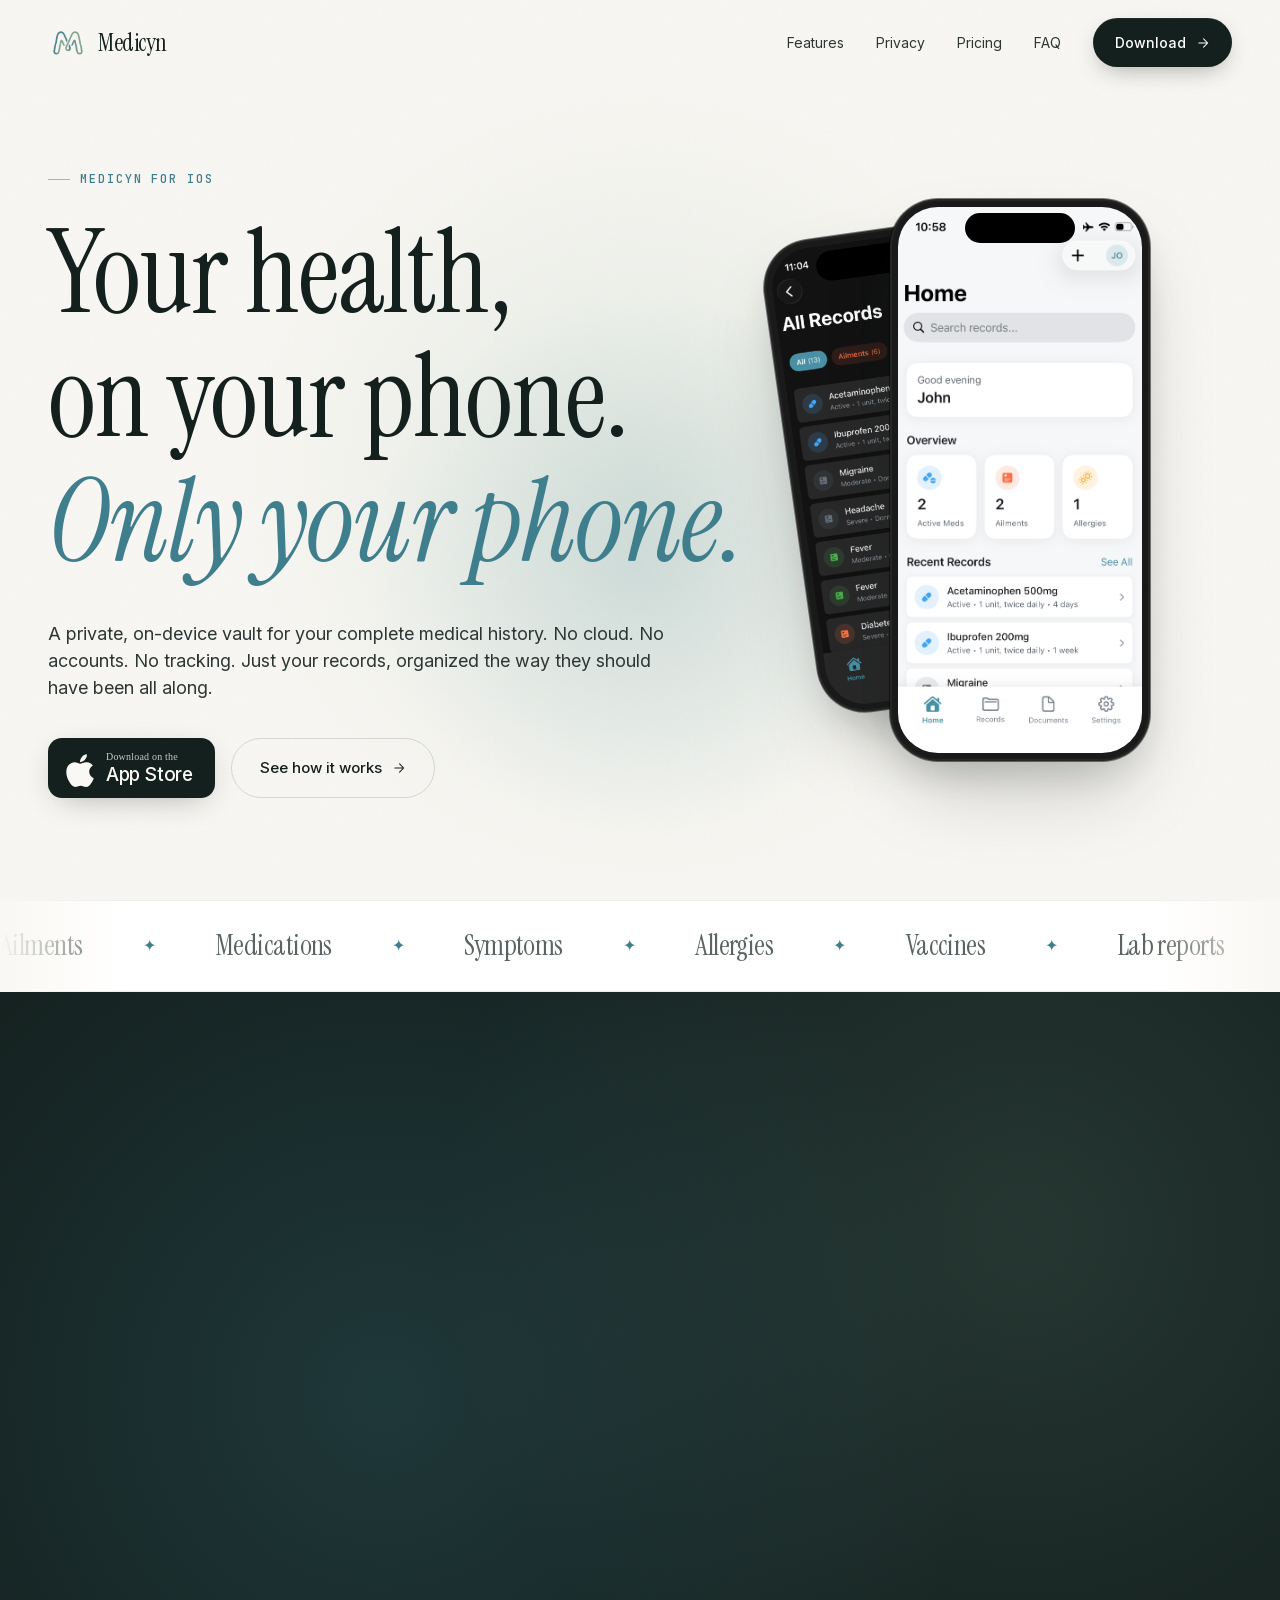
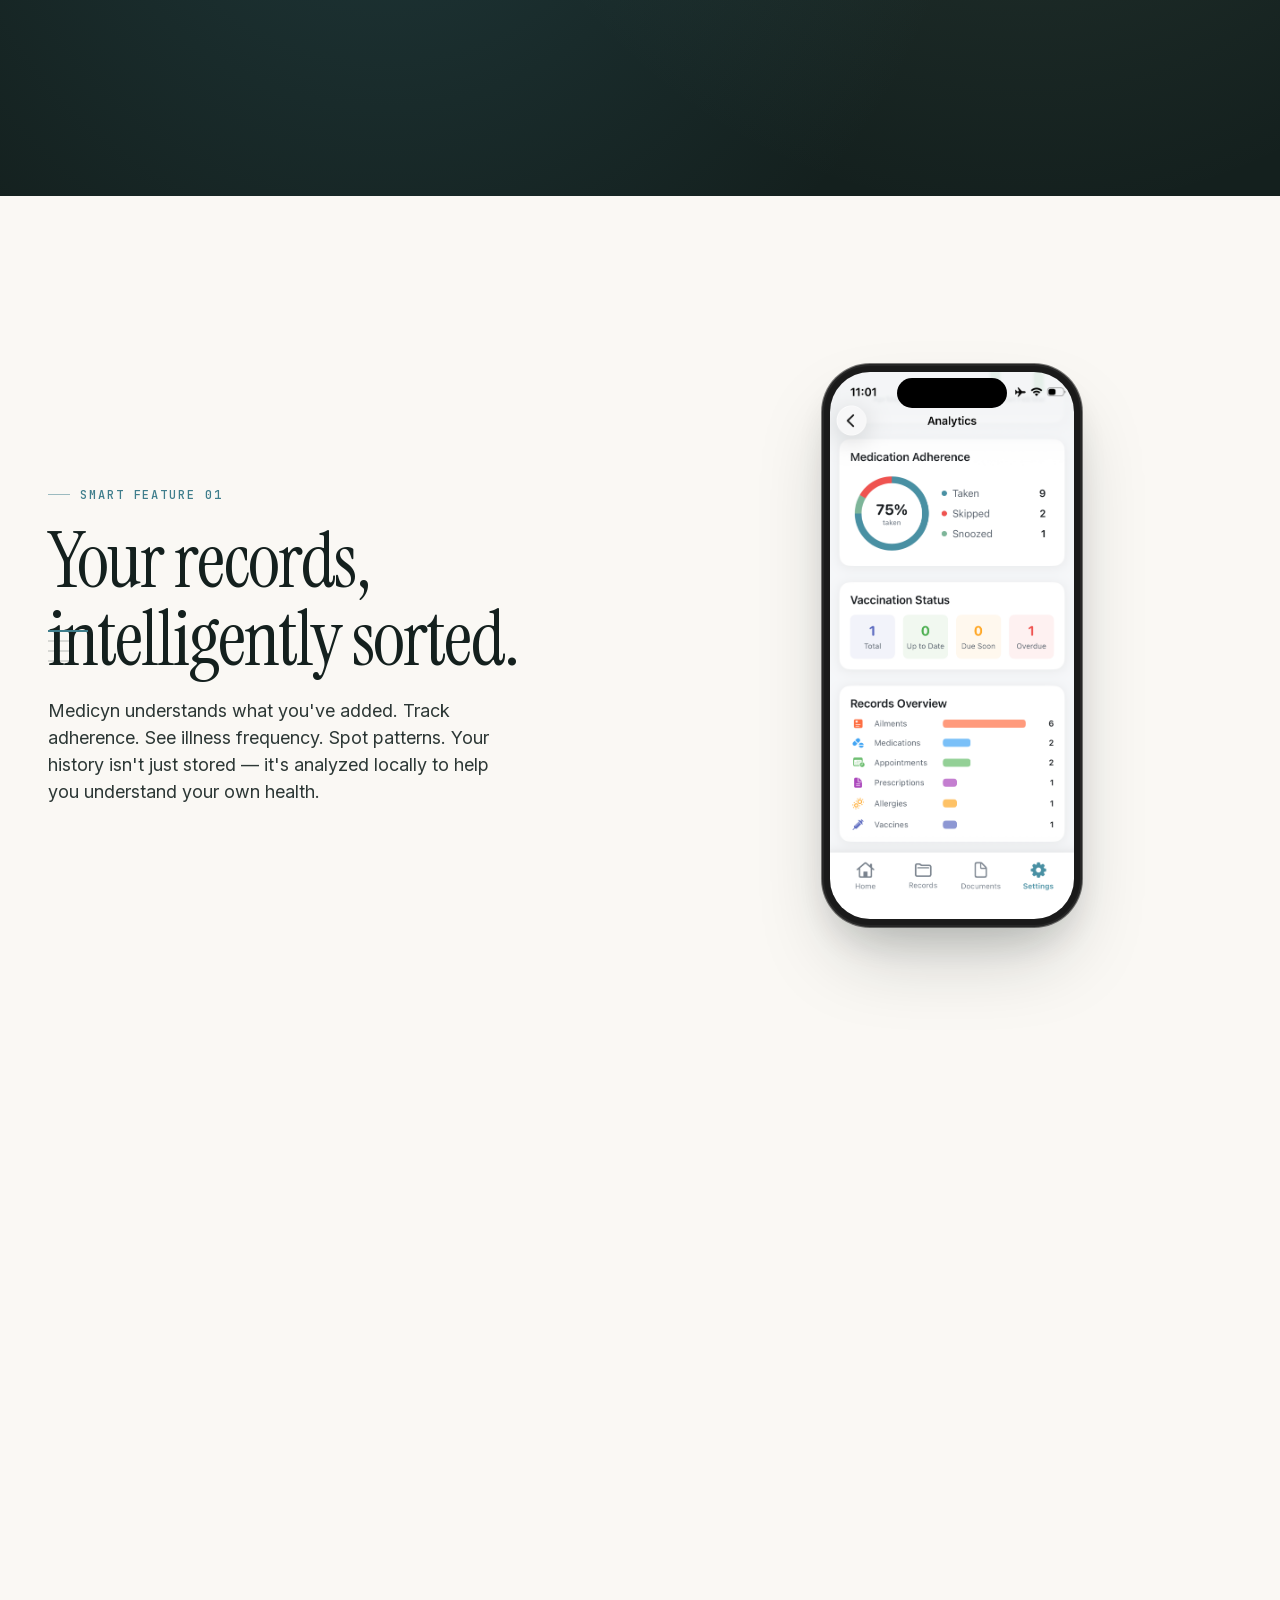
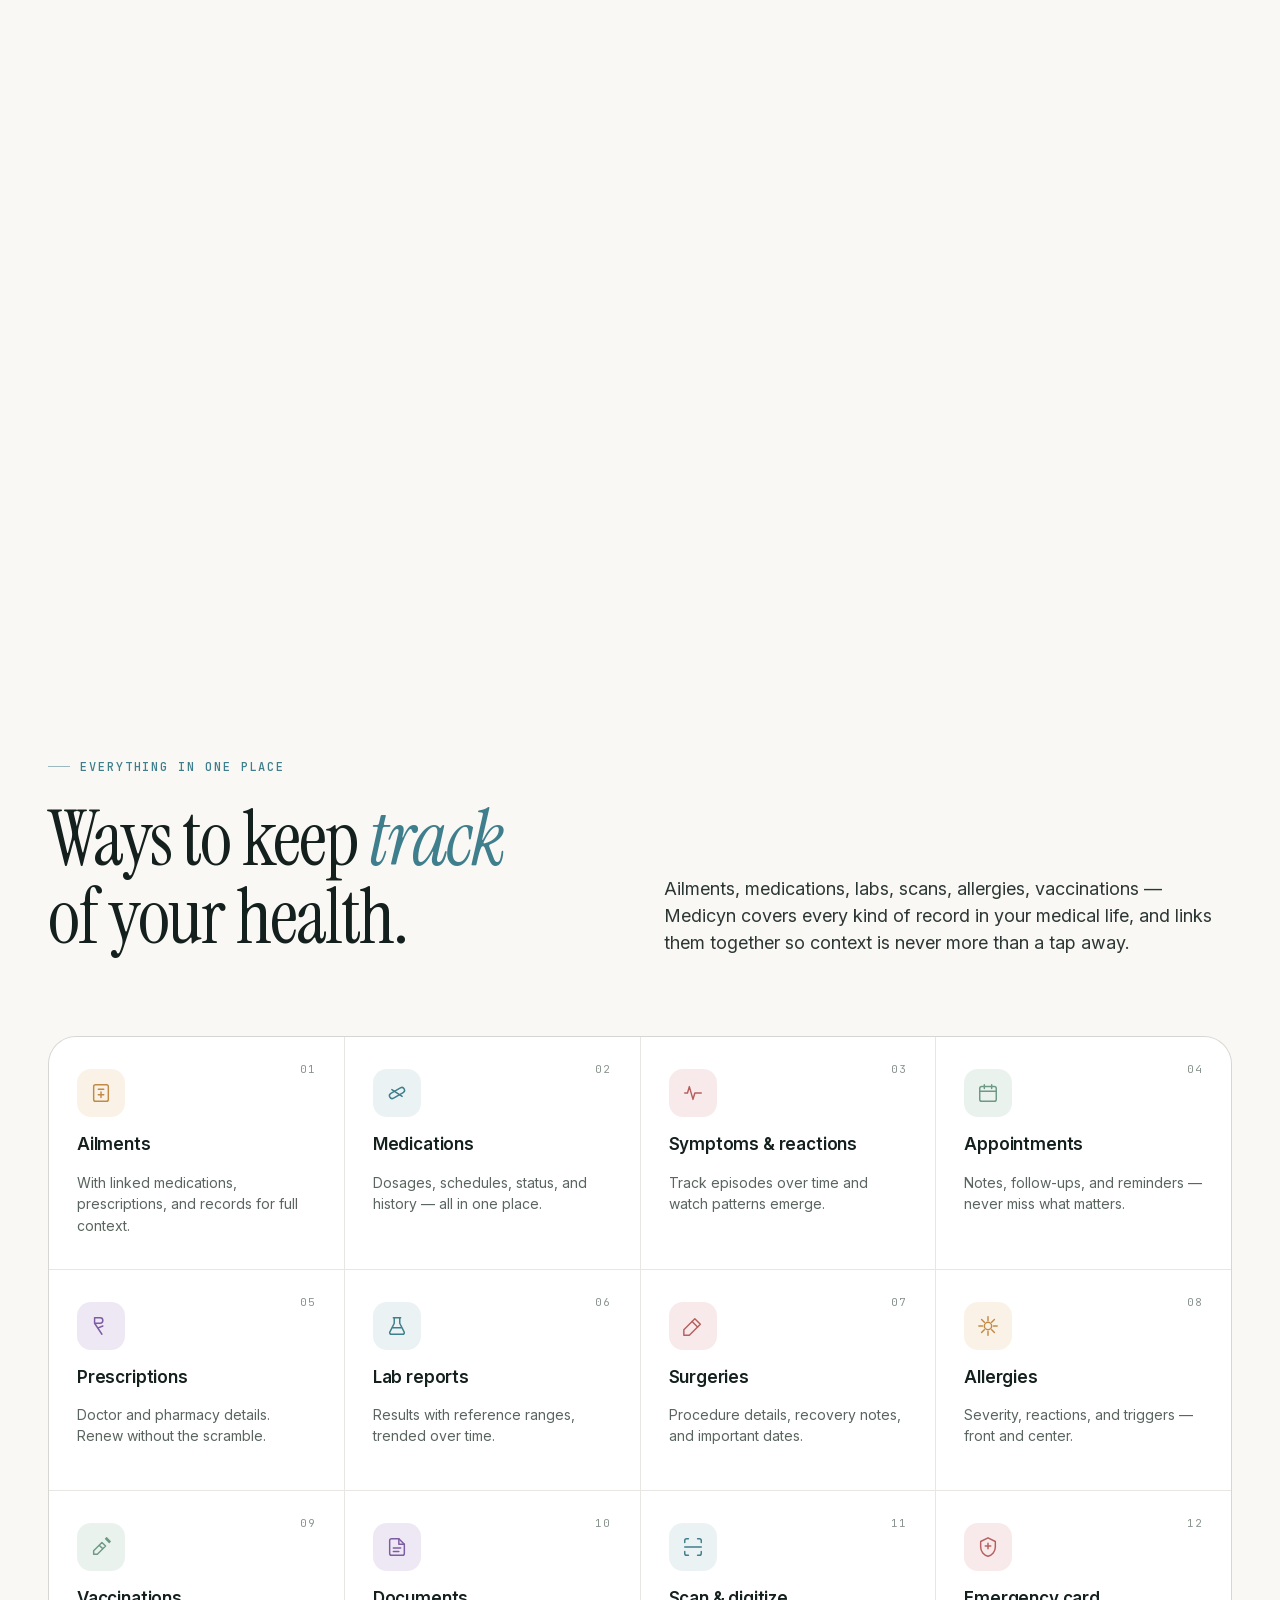
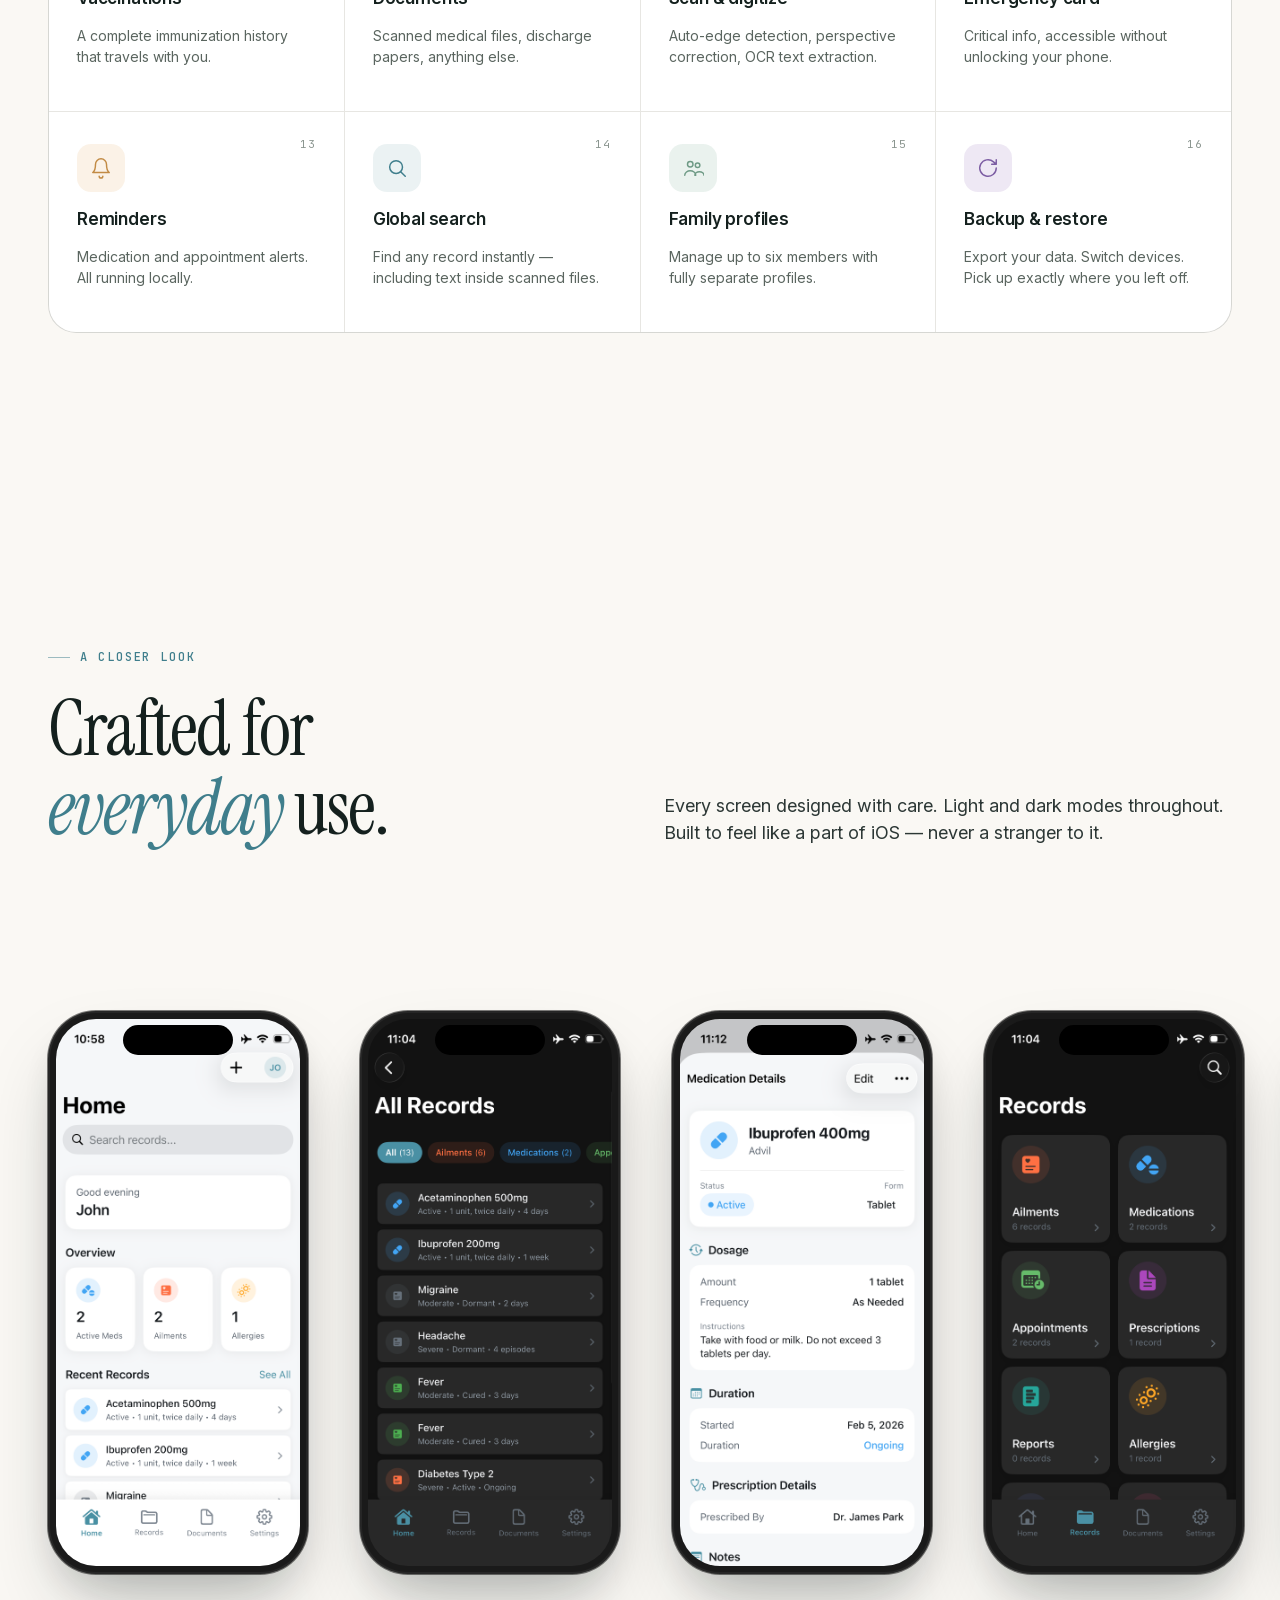
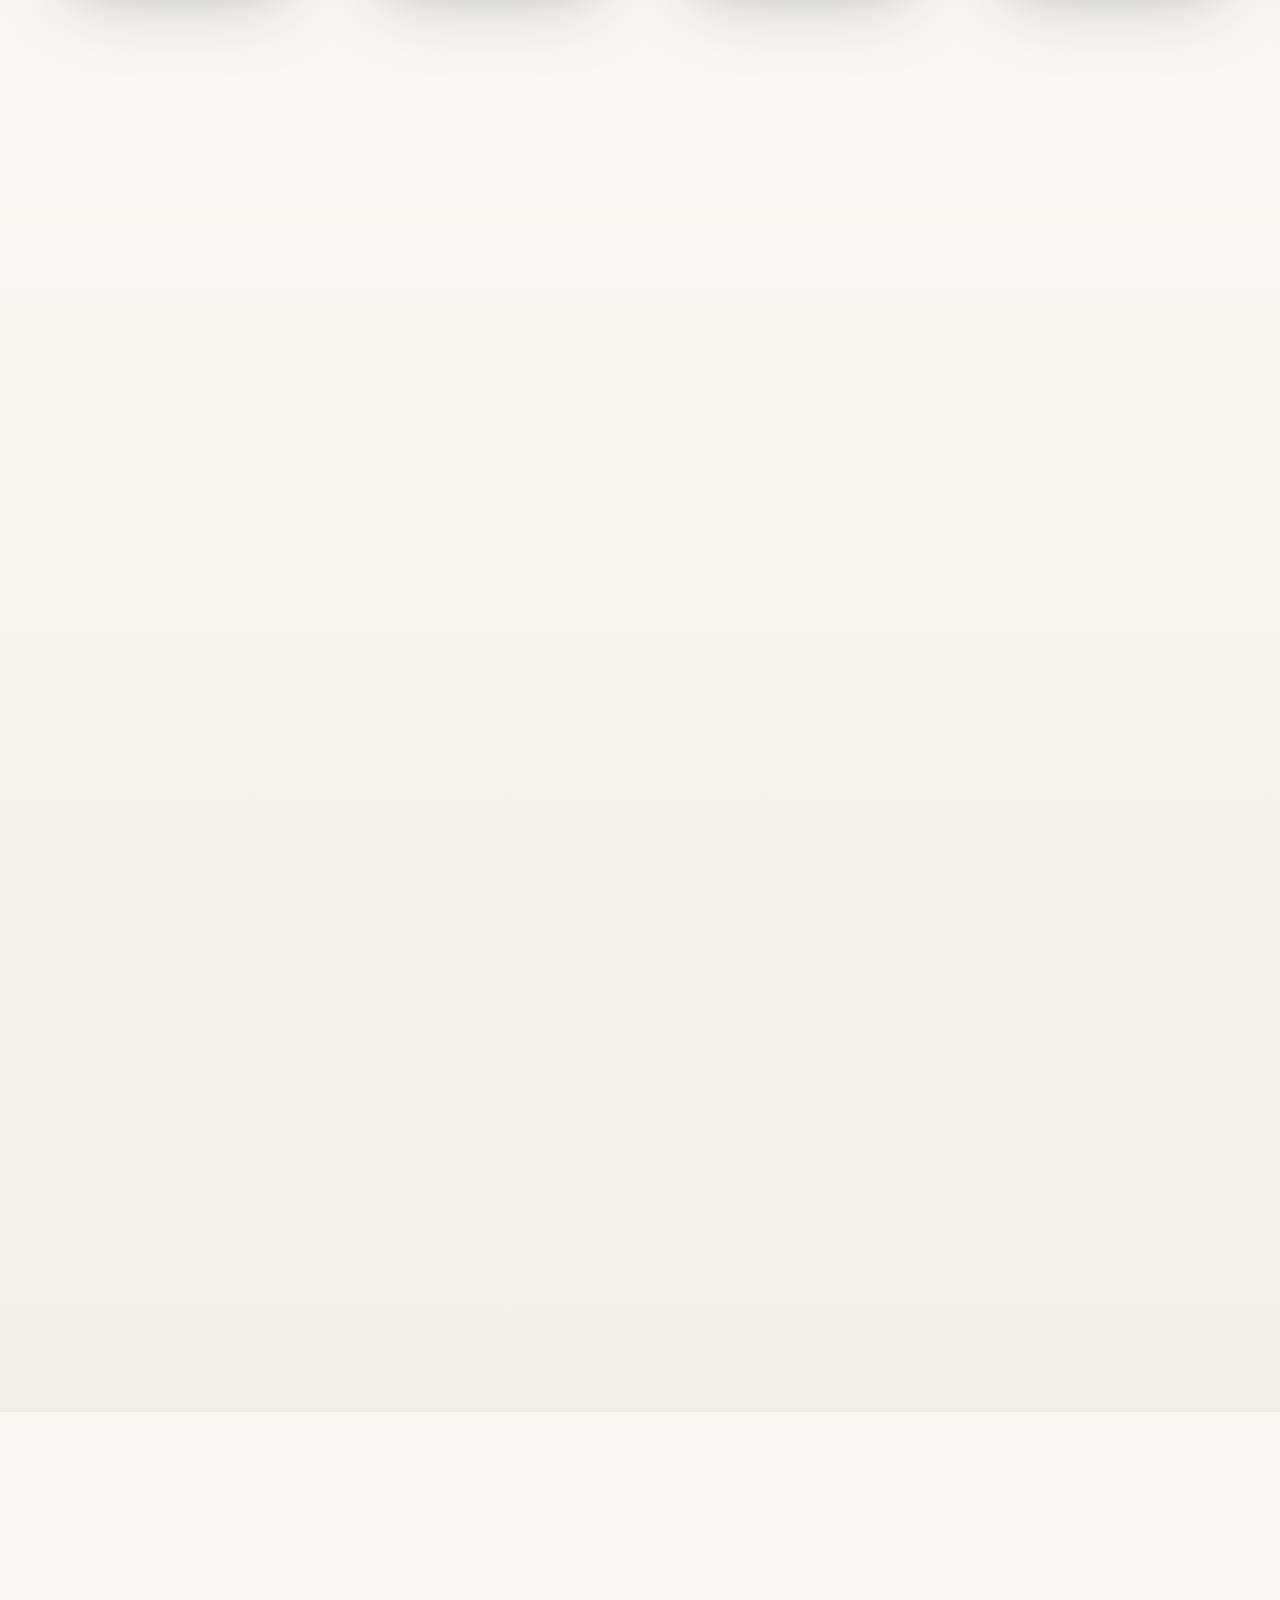
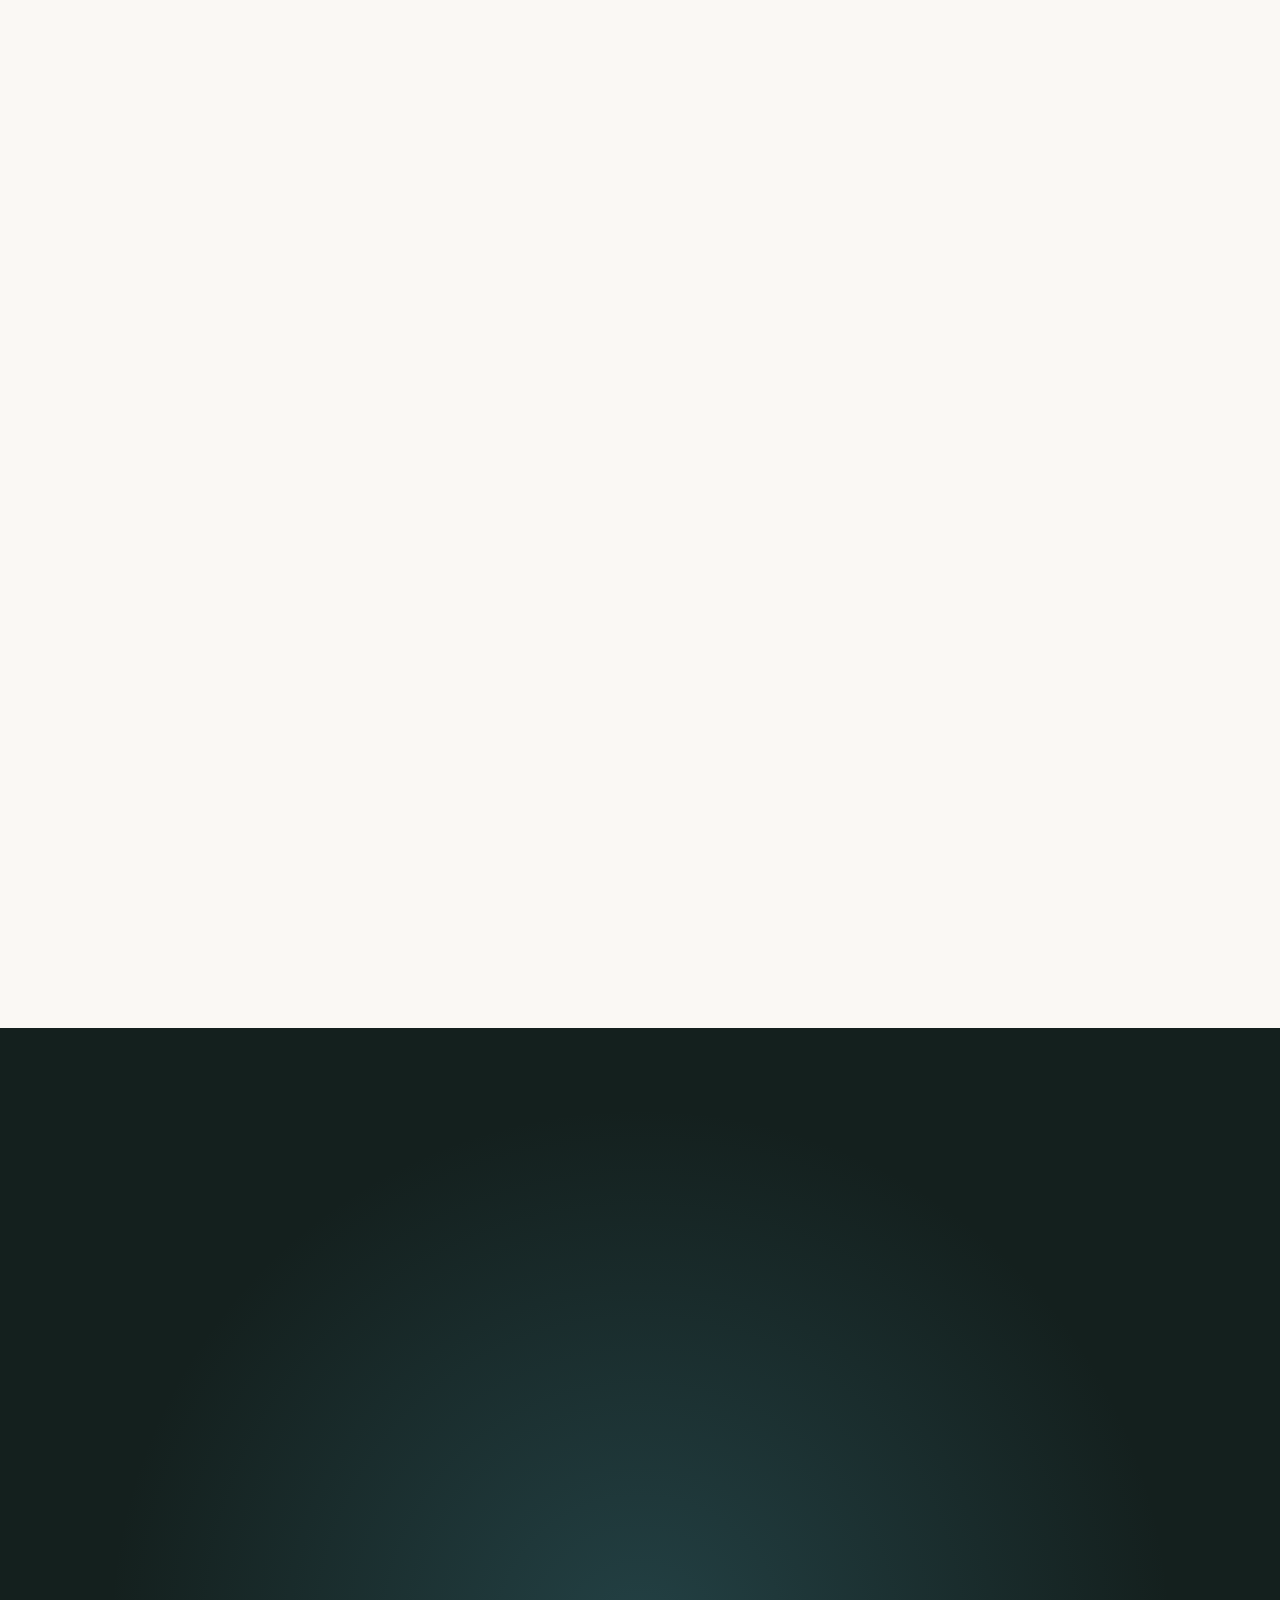
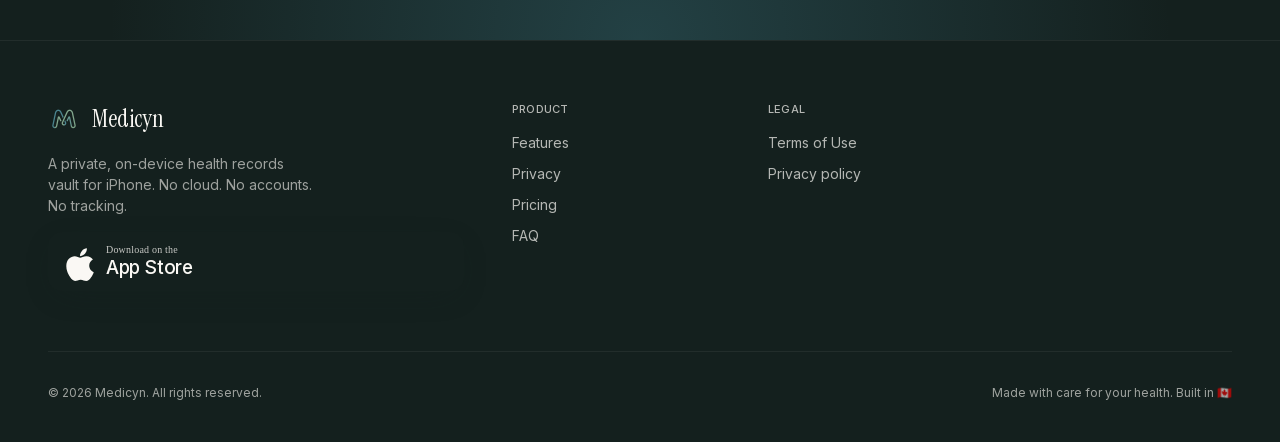
==== Medicyn.html @ d41edc72 "Add all the files and folders" ====
<!DOCTYPE html>
<html>
<head>
  <meta charset="utf-8">
  <title>Medicyn — Your private health records vault for iPhone</title>
  <style>
    * { margin: 0; padding: 0; box-sizing: border-box; }
    body { background: #FAF8F4; display: flex; align-items: center; justify-content: center; min-height: 100vh; font-family: -apple-system, BlinkMacSystemFont, sans-serif; }
    #__bundler_loading { position: fixed; bottom: 20px; right: 20px; font: 13px/1.4 -apple-system, BlinkMacSystemFont, sans-serif; color: #666; background: #fff; padding: 8px 14px; border-radius: 8px; box-shadow: 0 1px 4px rgba(0,0,0,0.12); z-index: 10000; }
    #__bundler_thumbnail { position: fixed; inset: 0; width: 100%; height: 100%; display: flex; align-items: center; justify-content: center; background: #FAF8F4; z-index: 9999; }
    #__bundler_thumbnail svg { width: 100%; height: 100%; object-fit: contain; }
    #__bundler_placeholder { color: #999; font-size: 14px; }
  </style>
  <noscript>
    <style>#__bundler_loading { display: none; }</style>
    <div style="position:fixed;bottom:12px;left:12px;font:13px/1.4 -apple-system,BlinkMacSystemFont,sans-serif;color:#999;background:rgba(255,255,255,0.9);padding:6px 12px;border-radius:6px;box-shadow:0 1px 4px rgba(0,0,0,0.08);z-index:10000;">
      This page requires JavaScript to display.
    </div>
  </noscript>
</head>
<body>
  <div id="__bundler_thumbnail">
    <svg viewBox="0 0 1200 800" xmlns="http://www.w3.org/2000/svg">
      <rect width="1200" height="800" fill="#FAF8F4"></rect>
      <g transform="translate(600 400)">
        <circle r="180" fill="#8AB5A0" opacity="0.25"></circle>
        <circle r="120" fill="#3F7E8C" opacity="0.18"></circle>
        <g stroke="#2F6B7A" stroke-width="22" stroke-linecap="round" fill="none">
          <line x1="0" y1="-70" x2="0" y2="70"></line>
          <line x1="-70" y1="0" x2="70" y2="0"></line>
        </g>
      </g>
      <text x="600" y="660" text-anchor="middle" font-family="Georgia, serif" font-style="italic" font-size="56" fill="#14201E">Medicyn</text>
    </svg>
  </div>
  <div id="__bundler_loading">Unpacking...</div>

  <script>
    
document.addEventListener('DOMContentLoaded', async function() {
  const loading = document.getElementById('__bundler_loading');
  function setStatus(msg) { if (loading) loading.textContent = msg; }

  // Error sink persists across replaceWith since it's on window, not the DOM.
  window.addEventListener('error', function(e) {
    var p = document.body || document.documentElement;
    var d = document.getElementById('__bundler_err') || p.appendChild(document.createElement('div'));
    d.id = '__bundler_err';
    d.style.cssText = 'position:fixed;bottom:12px;left:12px;right:12px;font:12px/1.4 ui-monospace,monospace;background:#2a1215;color:#ff8a80;padding:10px 14px;border-radius:8px;border:1px solid #5c2b2e;z-index:99999;white-space:pre-wrap;max-height:40vh;overflow:auto';
    d.textContent = (d.textContent ? d.textContent + String.fromCharCode(10) : '') +
      '[bundle] ' + (e.message || e.type) +
      (e.filename ? ' (' + e.filename.slice(0, 60) + ':' + e.lineno + ')' : '');
  }, true);

  try {
    const manifestEl = document.querySelector('script[type="__bundler/manifest"]');
    const templateEl = document.querySelector('script[type="__bundler/template"]');
    if (!manifestEl || !templateEl) {
      setStatus('Error: missing bundle data');
      console.error('[bundler] Missing script tags — manifestEl:', !!manifestEl, 'templateEl:', !!templateEl);
      return;
    }

    const manifest = JSON.parse(manifestEl.textContent);
    let template = JSON.parse(templateEl.textContent);

    const uuids = Object.keys(manifest);
    setStatus('Unpacking ' + uuids.length + ' assets...');

    const blobUrls = {};
    await Promise.all(uuids.map(async (uuid) => {
      const entry = manifest[uuid];
      try {
        const binaryStr = atob(entry.data);
        const bytes = new Uint8Array(binaryStr.length);
        for (let i = 0; i < binaryStr.length; i++) bytes[i] = binaryStr.charCodeAt(i);

        let finalBytes = bytes;
        if (entry.compressed) {
          if (typeof DecompressionStream !== 'undefined') {
            const ds = new DecompressionStream('gzip');
            const writer = ds.writable.getWriter();
            const reader = ds.readable.getReader();
            writer.write(bytes);
            writer.close();
            const chunks = [];
            let totalLen = 0;
            while (true) {
              const { done, value } = await reader.read();
              if (done) break;
              chunks.push(value);
              totalLen += value.length;
            }
            finalBytes = new Uint8Array(totalLen);
            let offset = 0;
            for (const chunk of chunks) { finalBytes.set(chunk, offset); offset += chunk.length; }
          } else {
            console.warn('DecompressionStream not available, asset ' + uuid + ' may not render');
          }
        }

        blobUrls[uuid] = URL.createObjectURL(new Blob([finalBytes], { type: entry.mime }));
      } catch (err) {
        console.error('Failed to decode asset ' + uuid + ':', err);
        blobUrls[uuid] = URL.createObjectURL(new Blob([], { type: entry.mime }));
      }
    }));

    const extResEl = document.querySelector('script[type="__bundler/ext_resources"]');
    const extResources = extResEl ? JSON.parse(extResEl.textContent) : [];
    const resourceMap = {};
    for (const entry of extResources) {
      if (blobUrls[entry.uuid]) resourceMap[entry.id] = blobUrls[entry.uuid];
    }

    setStatus('Rendering...');
    for (const uuid of uuids) template = template.split(uuid).join(blobUrls[uuid]);

    // Strip integrity + crossorigin — blob URLs from a file:// document inherit
    // a null origin, so crossorigin forces a CORS fetch that SRI then rejects.
    // The manifest bytes are ours; SRI protects against CDN compromise, not this.
    template = template.replace(/\s+integrity="[^"]*"/gi, '').replace(/\s+crossorigin="[^"]*"/gi, '');

    const resourceScript = '<script>window.__resources = ' +
      JSON.stringify(resourceMap).split('</' + 'script>').join('<\\/' + 'script>') +
      ';</' + 'script>';
    // Inject after <head> so the DOCTYPE stays first; prepending the script
    // would push the parser into quirks mode. DOMParser always emits a <head>
    // (synthesizing one if the source HTML omitted it) but may carry
    // attributes through, so match the full opening tag. slice() rather than
    // replace() keeps us clear of $-pattern substitution in resourceScript.
    const headOpen = template.match(/<head[^>]*>/i);
    if (headOpen) {
      const i = headOpen.index + headOpen[0].length;
      template = template.slice(0, i) + resourceScript + template.slice(i);
    }

    // Parse the template and swap the root element. Scripts inserted via
    // DOMParser/replaceWith are inert per spec — re-create each with
    // createElement so they execute, awaiting onload for src scripts to
    // preserve ordering (React before ReactDOM before Babel before text/babel).
    const doc = new DOMParser().parseFromString(template, 'text/html');
    document.documentElement.replaceWith(doc.documentElement);
    const dead = Array.from(document.scripts);
    for (const old of dead) {
      const s = document.createElement('script');
      for (const a of old.attributes) s.setAttribute(a.name, a.value);
      s.textContent = old.textContent;
      // text/babel scripts with a src: fetch and inline. transformScriptTags
      // does XHR against the src, but blob:null/ from a file:// origin is
      // silently dropped. Inlining makes it a plain inline babel script,
      // which transformScriptTags handles unconditionally.
      if ((s.type === 'text/babel' || s.type === 'text/jsx') && s.src) {
        const r = await fetch(s.src);
        s.textContent = await r.text();
        s.removeAttribute('src');
      }
      const p = s.src ? new Promise(function(r) { s.onload = s.onerror = r; }) : null;
      old.replaceWith(s);
      if (p) await p;
    }
    // Babel standalone auto-transforms type=text/babel on DOMContentLoaded,
    // which fired before we swapped the document. Trigger manually if present.
    if (window.Babel && typeof window.Babel.transformScriptTags === 'function') {
      window.Babel.transformScriptTags();
    }
  } catch (err) {
    setStatus('Error unpacking: ' + err.message);
    console.error('Bundle unpack error:', err);
  }
});

  </script>

  <script type="__bundler/manifest">
{"c43aecfe-6544-482b-be32-77080bd74beb":{"mime":"image/png","compressed":false,"data":"[base64]/348ZgxM8yMYcYythAS2QqJGFmzRYposTZlqSwtikQK2SJRUbYQFSFbKiT7ml2WFGGaGWaMmcHYxu9lzrfzOL9zn3M+17m3zzn353X/Mc593de5znWe555x3vd1Xe8z1+jRo9/lSwEFFFBAAQUUUEABBRRQoEFg7oYSCxRQQAEFFFBAAQUUUEABBd4RMF7ye6CAAgoooIACCiiggAIKZAsYL2W7WKqAAgoooIACCiiggAIKGC/5HVBAAQUUUEABBRRQQAEFsgWMl7JdLFVAAQUUUEABBRRQQAEFjJf8DiiggAIKKKCAAgoooIAC2QLGS9kuliqggAIKKKCAAgoooIACxkt+BxRQQAEFFFBAAQUUUECBbAHjpWwXSxVQQAEFFFBAAQUUUEAB4yW/[base64]/kdUEABBRRQQAEFFFBAAQWyBYyXsl0sVUABBRRQQAEFFFBAAQWMl/[base64]/[base64]/5HVBAAQUUUEABBRRQQAEFsgWMl7JdLFVAAQUUUEABBRRQQAEFjJf8DiiggAIKKKCAAgoooIAC2QLGS9kuliqggAIKKKCAAgoooIACxkt+BxRQQAEFFFBAAQUUUECBbAHjpWwXSxVQQAEFFFBAAQUUUEAB4yW/[base64]/14E2NHmG2+88dKc14svvvj888+//PLL3exPd441F39bunMkj1IvAf5mjhs37j3vec9yyy3Hn/zy9K9//evJOa8bbrjh1Vdfrdfp2FsFFFBAAQUUSAnceOON73//++PCk0466cgjj4zf9sYG9zMf+tCHVl555WXnvBZffHEiEF7Dhg2bNWsWN/e8JkyY8O85r0ceeeTOO++cNm1aFc59wQUXXG211ZZeemlCoyr0J6QPBFH/+c9/HnjggalTp4bUr0sd46VOXSm+4qeccspSSy2VPAB/M/kbmywp3m5LI8WHaPx0/vnn33fffffee++RI0c2fkrJ5MmTTz755LPPPvu1117LrFC2kB9LrrnmGv4dy9zxRz/60U9/+tPMjyxUQAEFFFBAgaYFdthhh9NPPz25++GHH85AU7KkjtsMuXz4wx/edtttN9hggxVXXLFUvMEd/2OPPXbTTTddfvnlt99+O0Mo3RcYPHjwmmuuWbbn3e9n3hExfPzxx++++25+bc+rU69y46X2Xy/+ln71q189+OCDCQNSrRNg8MNGqjDzbVsayWy5uHCXXXb53ve+x48xxdX4dOLEiV//+teJc/qs2WcFrL7xjW/kVTvqqKNOPPHEvE8tV0ABBRRQQIHmBFi/9Pe//33JJZdM7n7AAQecd955yZIabTMjZvz48dttt93YsWOjbnPvXjZeiutzq/OHP/zhjDPOYIpN1xCGDh26+eabx/O/6P9///vfF154gVEvZr3xy/v/JsTN5iO2+bNrfeNA4HCPGv3JBi9G6pgqyK3jmDFjuMuN9Rhi+vOf/9yu39a7eY6NxzJeajRpqYQBpZ/97GfrrbdeZiuB8VJbGsnsQHHh7rvvzmBOcZ3kp8xYZZcWQyZmAlx33XWNsWV8IOOlmMINBRRQQAEF2iuw1157HX300ck2uQUn5CBOSBZWf5sBpa985StbbLFFfL/erj4D8qc//YlhN4ab2tVmXjtEsB/72McWXnjhqMKUKVPuuOMOFgXl1a9a+UILLcSFIHCKOkbPoXvrrbeq1s+y/enqErGynatd/R133JGpwHnBUuDptKWRwGMlq33+858/4YQTkiV9bhPkMCtv00037bNmXgX+XfjJT35SECzl7Wi5AgoooIACCrQuwFASy/ST7TBicNppp2288cbJwipvr7DCChdeeOFVV1215ZZbdqKfBGC0TPschWN14hBxm2uvvXYULDFqxCogDlqjYImzYByMPtPzaNSLc+GM4rOr74b58dpz7RiIZGRm++23b6W5tjQSd4BQhIQqDCWHDNTyYwCrPBt/kuHf0L/97W987wlpVl11Vf71nG+++eJDsEFenV/96lfrr78+6yST5YHb++yzzxprrBFY2WoKKKCAAgoo0F4BMuOdeeaZqVnx/M/93HPP/eQnP0nyg/Yerr2tcU9y6KGHfuELX2DBD3c73MY03sm0fsSoTdpnmhw3QnCRFQO31ltOtbDooou+973vpZBj3XLLLeTYiiswbsPRWdTEYm/mT5KvgnPn3ozJe8S3cTU2GMxh+g8Tml5//XVmxBHAsBzrnnvuufnmm5999tlkzQ5t0/l77713+vTpH/nIR6DjjJjNyNL3Dh2uO806H68NzkQLP//5z0MWJhXMx2tLI9HJMIX0hz/8IZN3+Vs0c+ZMfiU6/vjji5fcMaeu8QcACpnEnPxhY5lllmG24TrrrJNSu+yyy/jXKlXY51tSvvDPwbzzzhvX5J+G++6771Of+lRcwobz8ZIabiuggAIKKNBeAWZP3X///cn/HUfts1rm4x//ODnH23u4drX2wQ9+kDscsvhGkVK7mi1uJzoWtyukxWLpV3Hlsp8SES222GLsxe/UhBzx7swAYnn5WmutFZc0sXHbbbcxPvbrX/+6iX2b2+UDH/gAecvYl/SDf/nLX5prpCJ7Ob7U6oX45je/+a1vfavx94yHHnqIv04ELSEHaEsj0YH4mYG/D6TOjN6OGDGCH40Yufr2t7+d15OtttqqMVj64x//yN/P1C5PPfUU/3QSR/GPVPIjTpNpdfxrmyzsc5ssDsl/nfk3aP/9999666373NEKCiiggAIKKNAuARbJcOew5557phrk5uHiiy/mJqG5KSSp1tr79sADD+TGhmElmm28B8s8FnnDGejgToYhF7ZJnECiAgZqGLrh52ASRbCduWOyMDoWQRq3Sccccwxzc5KftrLN0aMcFYwOPfjgg3FT3Bpxsnkpi+NqfW6su+663LxxsqQ47rNyWypwFiuttBKDYASBnB3mbWm2XxoxXmqVnX9HUn9Rue8n/zVjtfzTExgvtaWR6ExY6RgHS/G5sXCTeIb4Pi6JN5i2x1h2/DbaYBbffvvtlyqM3jLO+8UvfpFJekRicQUEyEDKwH1c0ucGy7Q++tGPJquxFIofP4yXkiZuK6CAAgoo0AUB7lt22203bglSx2Ji/6WXXsrqHVK0pT7qr7fcf/O8Fu4iuN3K60M0CsSn3KOTb4Dk4KRqeOKJJwp24U6GtUksTyAFORkXotgpbqfxQNHtEym/SYlMhNNYoWwJk/Gi+8lJkybFc4L45botwVLUGaYd0VvCxe6MMnEWnAuzBzkvzq6bOQbL4vdZ//+b8thnbSv0KUBMwiomgodW/vK00kg09JnqJ9/U5APpkp8SXPG3PVnCNr+XFDxojN9mmLyb2mXDDTd897vfnSrMe8sj2FJPxHvuueeOOOKIvPqWK6CAAgoooEATAvz/mjVI55xzTvEABf9nv/LKKzPbJ2fvJZdcEqe3zqzTtUJWHNCZKFiKoovUoaOIiI9uuOEGUviyeIYfeVmLxeOACoIlGuFT6lCT+uzFvrQQHSJzRz6inJ7Qn5CnsKT62fg2boThvuhTxoKYhld84RrbKS7hBoxTI3oprtauT+Nzic+uXS13uR3jpXaCs4yHnyX4GaOVRltsJC/OyStPDfLQc0aoGX8vPoXMXyYam8pr5Pvf/z7/CiQ/ZUYiS62SJW4roIACCiigQIsCn/jEJ5g8xlx61g4UN8U8lLwKxA+/+93vkvNK8mp2upw0UWQhJlBpDJbiqIZ7GG7GWAt9xRVXcEvTRJfYi31pgXbiO6K4/bjBKGSiP/[base64]/aIfWaJOW8w5Kf+hV64eLV09xNxi1Rja81pvNbCG1Cj2zTlsK43OJz64tzXa/EeOlNpjzKLFx48b99re/baWttjRCB/75z38ecsgh8cxXSkjpSCyX+Xzl+eefn38BU91mEVGqJPNtYzV+hkkltWzckaWZpHlIltO9glwUyZpuK6CAAgoooEBzAiz7YXJH8b6sCyqoQCLfs846q3GNU8Eubf+IxHGf+9znGm9pKPnud7/LOquQnHWMdbBUiUxX/Bky7kGbtEz7mcelP/Sq9TONn9cSZyondXjrzWa20LmWU4eLzyU+OyqsvPLKqWrVf2u+h1avEWlGGLRt8dHFbWkkPhMSJ9x9990MwS+xxBKET/wglLdMk6Gexn/4kllZ4jYbNxqrMbmZRCjFiUe//OUvp5ZLfe9732M5YGP7liiggAIKKKBAGwW46efn3YJBJKaoMBtllVVWyTsoOaVOPfVUfoRtnJyWt0vby+n/HnvswbMfiQCjiXkkEmBNTsHtBwnTN9lkEyahESOxdCc1SkYUxH0II0jXXnvtddddFy+5SfacA/E8FZJdsRKMYbrouKxUpycFnskW+tyOexVHZWRK6HOv5ip0ruVUf+Jzic+OCttssw2GJFtO/rif2rFqb42XWr0iLDdqtYl3vastjSS7QTDTGM8kK0Tbjc+Mmj17dsG/OMkWMn9NocGC3UkIwTqlZCP888TaymSJ2woooIACCijQIQGSLTF5nv/X57XPKqZf/OIXeZ9S/ulPf5pp/wcddFB8K1xQuUMfMYefJUP0k1ktTM9hhOfFF19sPBa/CDP/f9ddd2UqTeZsumgXbuW5P+HFgiUCIR58xJ3JBRdc0PhTOHc4zM3jZ2geRIkhfWjXagK6Gs3Q4aDxcTs3h61rS9Gi04nOjj/jU2OIiWcik3oR8MYLV8ES46UKXpTudakx3U30UIKQHvznP/9prMZPOI2FcQlP0U0+cInfFb7+9a/X5a9KfBZuKKCAAgooUFMBkuWSco3BGfrPDHkejMNUFH7r5E9eDDsQNvR5aiS5Zg4LU1cy4y7+t04Wbz7lqYxXX331o48+2meDTVTgVps0UZwOwz6Ny7a5NSeu4/mTPFiJxkvdabC2h9cBBxxwwgknkOUivsWPOklgxrkzwkbs1MZnsMbLGZKkyTlsTRAV7NK5lhsPyhlxOSjnHJOYyy+/PJlImAbVuEsFS4yXKnhRutelxvAmPEkdX/pXX301Gf/Q78YALD6ZzTbbjHH8+C0bPJa7YDAqWdNtBRRQQAEFFGiLwGGHHcaADNERz1aKb9PLtswABYt/ivdi2tV3vvMd5vjx22jmb6zFu/f5KeFKZsTCg1KYNMi9eNxCweBSXCfaiGsSaNEIzz76yle+QkL2ZDXCsx//[base64]/32i8bE4/PhN6c4a0pc6IYCCiiggAIK9JgAP84effTRnT4pJrycfvrp/Djb3mCA1miTllMTatp7OvE0vDi6oP3OBbSda7mRJT6j+BzjOt2cFhgftLkN46Xm3Hpkr3jcuV3nk9kgk6H333//5CH4qYmkgskStxVQQAEFFFCgVwVWX331Tp8aydB32GGHgtlfBR/Rt4JP+YiWi5Ott3h2cQCTHIRJbrfYfmr3xtAlVaGNb+OziM8xbpxlHfF2xTdcv1TxC9TZ7k2dOjV1gFIpUxorNzZI+2TjSf4qQ0adPp8ynuqVbxVQQAEFFFCgvgIhj0Vq8ez6XCLFT7okn7jhhhuoOXnyZDI3MPDFIi5+1SVn4Pve977iDvTZfvHuxZ/GgzBxdEF98pXH5cW7l/2Ulsvu0nR9zig6C/5MxWnPPvts0812eUfjpS6DV+twjeHNyJEjw7vI425TlRsb3HDDDbfeeutkNVLZ8KiEZInbCiiggAIKKNCrAqTePeSQQzp9dvw4u/TSS5O8juGg1GwXHqlE8oZLLrmk4Aad3ICf/OQnye6QSoUVtUY6Ptrv9CnQfrLn/L48bNiwThy0MaNgJ44StZk8o9RRHnnkkVRJZd86H6+yl6YbHWsMb8LjJX4nSI4aRd1NNUgdcognz2TixIknnXRSssRtBRRQQAEFFOiaAP+nvu222xgt6c4gwx//+EdSPnThd1LGLvbaay8eiMQNejy5jhlfP/jBD3j+Es+VKgiWwOdT6lCT+vE8sShYos299947NTbS3usVN56ctNa5qKabz86Kzyg+x4iOzHhPPPFEexk715rjS52zrUHLqfCGHi+00EJEQfG/FAXnkPlw6NRTscePH7/iiismGzniiCN4LEOyxG0FFFBAAQUU6JrA9773PZ64yuG4kV144YXJUZZ8MUSzxhpr9NmZadOmEWCk7oCjvYgxyOfEz6P33Xcfz1/qQqQU95bnOu6xxx4XXnghc1so5NC77bZbqUEMblHIFf7nP/+ZR1S95z3vIfT629/+Rpu0HB+lExtMWgOTK8IPzbyiWXncpHGBOnG4zMf7duJA0enQMmeXnGrI42SuueaaOKztxKHb26bxUns9q9IaT3Dbdttt+ReQ8J1/[base64]//fCu7h+8bp0RPGpLx6x//+Ed4I1WoabxUhavQ5j7suuuuxx13XBx4fPWrX+XJdLfffnvjYSiMfs9IfrTqqquGxEtUS+7FNmFM8lccHrYwatSoZB1KnnrqqWRJyPYX5rzimrvvvru59WINNxRQQAEFFAgXIITg//t59RlO4Z4h79Oo/IILLjjooIOqPDJAsFHwxCRyWK+77rpLLbUUv+oyzPLMM88wOzGKT5InTqDVJ0Wyfuvb9CGKl+hh1J/HHnvsIx/5SOstN7ZAy42FnSiJM4YnhWsXLCFjvNSJr0d/tsnwcerhAzyZ7uc///k666zTOBGW8XSGyz/4wQ8me0zNs88+O1mSuf3hD384VX7TTTclB1tTn/pWAQUUUEABBfpR4Morr7z11lsLOrDpppuutNJKBRVo4YADDqhysFTQ+VVWWeWb3/zmZpttFg96RJUZ+vjLX/5y/PHHP/TQQwW7d/ojpgJGqSZYSc7IEoe755579txzz04cNzmi2In24zbjVfF1X4thvof4mvbIBiPIqX8IODFyZfLPROYZMjE3Vb7NNtvE3+/UR/FbGlxvvfXit9EGOTpTJb5VQAEFFFBAgSoI8Jvp4YcfXtwTHi5fUIEbBsZt6vjD6ODBg/kpmbsU7nCGDBmSOkdKKOdT6lAz9WnX3sZrDeK5OTfffDNjX23vwB133HHLLbe0vdnMBuNzic8us1r1C42Xqn+NyvWQhA2ZO6TyY8Z1GoMchoNJqRlXyNxggl9jgsjGpjL3tVABBRRQQAEFuixw+umnF0+JX3PNNRt/CY07yUR91gU1TlSJK1R5gyVb8Qy9xruXuIQ68eKu7p8OU36ig8Y3bGTUoD/JlT+t94pxnvPPP7+jz5JKdjI+l/jskp/WaNt4qUYXK6irDz74YGM9hs6TK4uSFfjpojF3DaPtjc9WivdafPHFSXwXv402aOff//53qtC3CiiggAIKKNCPAr/73e+4Afj973/PfLPibhQMLrHghDwQySUoxU1V6lPCoeWWW44uxXFRZveiT6lZXC1z37YUkngjmui46KKLxsNcZDI89thj25XOjmDpRz/6ESvQ2tLhPhvhLDgXqnFenF2f9atcod+GHauMUuu+kYCOCa/8SpQ8C9YjPffcc8mSeJuB9aOPPvqMM86IS9hguh3/sPIcg2RhtE0CPVZDsSYq9dH3v//9VAmzY1deeeVUYZ9vTzzxxC222CJZjSw3/CoWl9T9J4r4RNxQQAEFFFCg0wL77LNPyCGIE7baaqvMmoxKfepTn6rv/3y5Wd9ll10uv/[base64]/jKV77C76GNn3Knu/3229f9/8I87WfHHXe89NJLC55ows0GdajZiNC1kvvvv3+xxRZjgItIgwR9Tz75ZHRoRpmuvfZasnEQMi277LI8AJMTIfUc0QgvLlxyTIz7QO7fmDnJDRUDU6QOJxseP2GzZqlr0/DoNhF4lEiZ+JPz6pphhw5kvNQh2P5slgecMQd333335clFDCsVZA6NeslXmdEhButTnf7MZz4zbtw4YiHm+BF6EVBtvfXW8VTUuDJx0ZFHHhm/dUMBBRRQQAEFaiSwyCKLMN2uscPcbTOy1M2b7MY+tKuEgIG7GmYnRjm7U83y4zKfdi1rXOro8dvJkyc//vjjPHOJ+IdM4qyMIIlxNN5FyErUxCuuXNkNOs8jjwmWoiiOM6p7vA218VJlv2+tdoxfF3iqQGArpGo49NBDG8MennjbuFQp2SY/YzBt79FHH00Wuq2AAgoooIACdRH40pe+1JhZlwlUn/70p3vp/+/kUt9tt92Yk5ZKkcdQDOXFmda7dinvuusuHgxFBEuwsdpqq3EbxqMyo/TiXetDKwdiIhKPpYl/W2d0izNqpcGK7Gu8VJEL0f/dYFUS/4Icdthh4V1h5IpRLKbzhe9iTQUUUEABBRSojgAzuxof8sNULrLh9ft4S9uVrrvuOibgnHXWWYMGDYoa52dfSihv+7Gaa5D+XH/99Ztvvvno0aNpgcCDdWUTJkyYMmUKy6vIyj1r1izuvqIXQ09sRANQzR2uib0I5KIZgPwZvYYNG0becJaHkaI5mk8YNct0J2A5oyaOUrVdjJeqdkX6sz+sKeRr/e1vfztztDrVM/7Sfutb37r44otT5b5VQAEFFFBAgboIMLQSPyQn6jN3AkwtufHGG+tyCqX6ySN3Waz1s5/9jPt+Io0vf/nLlJRqodOVCVZZCrHWWmu9973vpZO8GGXi1enjtrF9YFk0Rfoxlmy0sdl+bCpjbV8/9sZD97vAqaeeymrCX/7yl415F+K+kQGC7HlMTr3oooviQjcUUEABBRRQoF4CLE7ee++9k33mTpfE4ldffXWysMe2WcV04IEHkoyOP6t5J0OYwTQ8Armnn366y8NHLV5rektCxSuuuIJ0fD0TLGEyVzTe16KOu/eeABktycTynjkvkpywGorHK5GqhRc/e9Q3r2jvXSnPSAEFFFBAgeYESKj705/+NLnvIYccknyGR/Ijt/tFYPjw4SxnYrYbw4C8ooR4TIRj3Ol/E+K6Ovjxv8mA78wDjLa5RWTOEa8oHV/dU4dnXmXjpUwWCxVQQAEFFFBAgV4W4Ib75ptvft/[base64]/O81zzzz8HbQ4EGD5h4099xzzzXnRT/ffvtt/nxr9uy3Z89+63+vN+e83vjfa/bs2RU5I7uhgAIKKKCAAgoooIACmQLGS5ks/18hQdC8884733zzDRs2bOjQocRKlBAREfDwijcIi6IwKfqTJqINKhNK8WJHCnnLn+wYxU2vvfba63Ne8V7/37F9o4ACCiiggAIKKKCAAv0nMNfo0aP77+iVPjLR0fA5L4IlQp1olIg4h4134qQ5L4IcXmzyJycz5907G42vKEziz8wXsRNBE7HTrFmzGIVq3N0SBRRQQAEFFFBAAQUU6L6A8VLanDBp/vnnHzFiBGESsQ3Ry//m073zX0Ij/owLCW/S+xe+J+6KxpqYxBcHTpRE22zQvoFTIaEfKqCAAgoooIACCijQPQHjpf+zJoAZNWoUkRJDSlGYFAVF0Z/[base64]/bhExM1eMVB05x1ORYUz9eFw+tgAIKKKCAAgooMHAEBly8xBOTFlpoISbgRWNKUaTEwqTp06dX9qrT53i4idgpjppc11TZS2bHFFBAAQUUUEABBXpDYGDFS4wpESyxYIkwKXq9/PLL/Tv1LvxrFD0bN84JwcQ8ZuhxFuEtWFMBBRRQQAEFFFBAAQVKCQyUeImlSossssgCCywQzb4j0iBSqvKYUt5VjCbpRYuaiJ2IlzgXp+flcVmugAIKKKCAAgoooEArAoNb2bku+xIpMbLE+Myrr75KdMGfU6dOrUvnU/2MEvdxLlHIFG1EY2Wpmr5VQAEFFFBAAQUUUECBFgV6PF4iQ/[base64]/[base64]/IxDZ/Ei9Fqcbjj9xQQAEFFFBAAQUUUECBQIHax0tRgodoGh7B0qRJkwLPvOerxSFTNDEvGnHq+bP2BBVQQAEFFFBAAQUUaKNAveMlIoFkggeDpdQ3IwqZKIxGmVKf+lYBBRRQQAEFFFBAAQWKBeodL/GcpSh1+ABfs1RwjeOQiVl5jMUV1PQjBRRQQAEFFFBAAQUUSAnUOF5aZJFFeCgtz1kiWBogD1lKXbzAt4RMUdREvETUFLiX1RRQQAEFFFBAAQUUUKCu8dICCyxAvPTGG28QL/GcpQGYOjz8uxvFS1HINGTIkOjRTOG7W1MBBRRQQAEFFFBAgQErUMt4aejQoQRLJDAgWJoxY8aAeihtc9/UOGQCjZCJdV/NteNeCiiggAIKKKCAAgoMKIFa3jePHTuWBy4RLL388svOxAv8vs6ePTuKmpiSR8gUuJfVFFBAAQUUUEABBRQYyAL1i5cYWRo9evRrr71GvDRlypSBfPHKnnv04FoCJ+IlQ6ayetZXQAEFFFBAAQUUGIACNYuXeCjtmDFjXn/[base64]/fgeUAEFFFBAAQUUUECBegjUJl4iWBo2bBgrl3g6rTPxWvxyRUNMxEvkykO1xdbcXQEFFFBAAQUUUECBXhWoR7xE9vAFF1yQYInBpalTp/[base64]/i2141Tot3vLLL7/OOutwFjfffPOECRPiC9C/G/SHkSUWMjHERCINwqf+7Y9HV0ABBRRQQAEFFFCgUgJVj5dI88AN/cyZM+ubE4+E3QcddND48eOjzN3Mgjv22GPPPvvsinwP6A/Dd6RrJzR1BK8iF8VuKKCAAgoooIACClREYBCp5yrSlcZucB+/+OKLM/oxa9asKVOmNFaofgkx0pFHHrnrrrvGjznipMaNG3f77bc/99xzVeg/vARL9IoseThXoUv2QQEFFFBAAQUUUECBighUev3SAgsswDwx5ozV9D6eCOS4447baaedGi/2Jz/5ycbC/iqJVjFFQ0z91QePq4ACCiiggAIKKKBABQUqHS+xconZYrzqGC8xjfDEE0/cfvvtM6868wwzy/ulMIqXyJVHdNovHfCgCiiggAIKKKCAAgpUU6C68RLLaYYPH06wVMfxJcZqTjnllK233jrvqj/yyCN5H3W/HGSCpSjrg4nFu+/vERVQQAEFFFBAAQUqK1DdeInBJdb81DFYYpTmtNNO22yzzfKu+uTJk88999y8T/ulPAqZWMXks2v7xd+DKqCAAgoooIACClRToLrx0ogRI7iJ51WvNOLkz/[base64]/5zFNPPZVXoX/Lo6wPTsnr36vg0RVQQAEFFFBAAQUqJVDReCnK9MD4Ek+qrZRXXmdIfX7eeeetscYaeRUIkxhZeuaZZ/Iq9Hv5a6+9Fmd96PfO2AEFFFBAAQUUUEABBaogUMV4iZElsg4w3MGrCkZ99mHMmDG//vWvV1lllbyaTMBjZInJeHkVKlIeT8mrSH/shgIKKKCAAgoooIAC/StQxXiJlUukmCNYIjle/+qEHH2RRRa54IILVlxxxbzKpA7/7Gc/+/zzz+dVqE55FC+RDN0HMVXnotgTBRRQQAEFFFBAgX4UqGK8NN98880ZW3qLpG39SBNy6MUWW+zCCy9cbrnl8irff//9n//856uWDS+vt7A7xJSHY7kCCiiggAIKKKDAABSoYrwUT8Z75ZVXqnxJ3v3ud//mN79Zeuml8zp59913kzp8+vTpeRWqVh4tYWIVk+NLVbs09kcBBRRQQAEFFFCgXwSqGC9xs84oB69+EQk86LLLLss0vCWWWCKv/q233rrHHnvUJV9FfBYES7yYkheXuKGAAgoooIACCiigwIAVqFy8NGjQIB4BFM3Hq+xVWWGFFZiGN3bs2Lwe3nDDDePHj3/11VfzKlS2PI6XSCxe2U7aMQUUUEABBRRQQAEFuiNQuXtigiXy4zG4RDLx7hCUPcrKK6/MyNJCCy2Ut+M111yzzz77VH/xVWb/iVQJmQiWHGLK9LFQAQUUUEABBRRQYEAJVDFe4n6deIkb9wpeidVWW43nLC244IJ5fbv88sv333//WmT2yzwF5PHnI+OlTB8LFVBAAQUUUEABBQaUQBXjJW7ZeVUwXlpzzTXPPffcUaNG5X1FLrroom984xsV7HlehxvLkY+n5DV+aokCCiiggAIKKKCAAgNKoHLxEsMa0S37rFmzKnUlPvzhD59zzjkjRozI69X5559/yCGH0Pm8CrUoZxphNL40ePDgWnTYTiqggAIKKKCAAgoo0DmByt0Tk+8hmo/XuXNuouVx48b9/Oc/L8iyfcYZZxxzzDFNtFzNXbgExkvVvDT2SgEFFFBAAQUUUKCbAlWMl6LxpW4qFB9rk002OeWUU0hEkVft1FNP/fGPf5z3ae3Ko/ElAtfa9dwOK6CAAgoooIACCijQXoFqxUvcqXObXql4aYsttiAWKhhsOeGEE0477bT2XpUqtBYN9JGrsAqdsQ8KKKCAAgoooIACCvSLQLXiJQjIZF2dfAnbbbfd8ccfX/AkoiOPPJJFTf1y5Tp6UBLkDXZ8qaPENq6AAgoooIACCihQB4HKxUsMaDDKxKvf9XbYYYejjz46L1iih4cddhhPre33fnakA2+/PZfPq+2IrI0qoIACCiiggAIK1EmgQvFSFCNFE8D6PV4iG15BsMSMwW9/+9uXXHJJnS51mb5yFQbNiZe4EE7JKyNnXQUUUEABBRRQQIGeEqhQvIRrRYIlenLggQfmjSwxXZBPr7766p76ImSdDJej3wPXrH5ZpoACCiiggAIKKKBAlwQq9/ylitygr7LKKnlX4Gtf+9oACZbyBCxXQAEFFFBAAQUUUGCACFQlXorCpIoES1z7GTNm5H0Ddt555/nmmy/v094oTw70Veei9IatZ6GAAgoooIACCihQI4GqxEsx2VuzZ1fhBr1gBGndddc9++yzR4wYEfe5xzaSwVKPnZqno4ACCiiggAIKKKBAKYHKxUtvz57NMqZS59CJyieeeOJjjz2W1/Kaa6557rnnjho1Kq9CrcuJl3hVIWqtNaOdV0ABBRRQQAEFFOgBgUrES8lbc7Ip9H+09K53zZw5c5dddnn00UfzrvFqq612/vnnL7jggnkVal1OvEQOwPgUkhcoLnRDAQUUUEABBRRQQIGeF6hEvJRUrs7DaqdOnfr5z3/+oYceSnYvub3SSivx/KWFF144WdgD23OGl+aqzoXoAVJPQQEFFFBAAQUUUKCmAhWNl7hlrwLotGnTGGX6+9//nteZ5ZdfnpBp7NixeRXqWA4+udSNl+p47eyzAgoooIACCiigQHsFKhcvvfnmmxUJliJoEuXtscced955Z577Msss89vf/nappZbKq1C7coIlLoHxUu0unB1WQAEFFFBAAQUUaLtA/8dLqbUxxEucJPfrQ4YMafvZNtfgyy+/vOeee95yyy15uy+xxBKMMi277LJ5FWpUPmzYsGh86Y033kh2O3WZkh+5rYACCiiggAIKKKBArwr0f7yUkuU2nfv16JY99VE/vp01a9YXv/jFv/71r3l9YEoeIdMKK6yQV6Eu5YMGDWJ8idfrr79elz7bTwUUUEABBRRQQAEFOiRQxXiJU61avESXiB/23XffP/3pT3lXYqGFFrrgggve//7351WoRXkUL+FvvFSL62UnFVBAAQUUUEABBToqUMV4iUzW3K9z497RM2+icca+9t9//yuuuCJvX9KLn3feeWussUZeheqXDx48mMElZt8ZL1X/YtlDBRRQQAEFFFBAgU4LDJp33nk7fYxS7XOnPnz4cG7ZyTfw2muvldq3C5WJ5f7yl7+wYIlk4pmHGzp06NZbb33PPfdMmDAhs0LFC0eMGMEpsIrshRdeSHWVIDZV4lsFFFBAAQUUUEABBXpboJ/jpcwsAqQcmGeeeaoZL/FtoM/XXnstj11addVVM78cZKrYZptt7rvvvmeeeSazQpULR44cSbz06quvTp8+vbGfhkyNJpYooIACCiiggAIK9LBAP8dLmbJMCWPUi3iJyKSyWa3J/TD//PPnTb3jFLbaaqtHHnnkqaeeyjzHahbON+dFvPTSSy+98sorjZ00Xmo0sUQBBRRQQAEFFFCghwWqGC9xU86sMGa+8Uplta7UlbjxxhsZCltzzTUze0XItOWWW/7zn/988sknMytUsJCZkJwR8dLkyZMz5Y2XKnjV7JICCiiggAIKKKBA5wSqGC8xpsQ4B+dMvFTxrAM8lIkQYp111sm8QqSs2GKLLZ5++unHH388s0LVCqPJePhPmjQpc6qk8VLVLpn9UUABBRRQQAEFFOioQBXjJU6YIQ7GZ4iXKpjyIXU97rjjDoK69dZbL1UevSVxxeabb/7f//6XuXmZFSpVyAzDaPHStGnTMjtmvJTJYqECCiiggAIKKKBArwpUNF5iZCZawoR7ZZcwxd+Ju+++e8aMGePGjYtLkhvEGJtsssnUqVMffPDBZHnVtpkDybAe8/HoaubiJTpsvFS1q2Z/FFBAAQUUUEABBToqUNF4iclg8ZS8zIU0HUVponGy4ZGA+6Mf/WhmREHhRhtt9PLLL997771NNN6dXaLBJSLViRMnkk8886CZZ5dZ00IFFFBAAQUUUEABBXpAoKLxEjPxmBjGvXv1lzDFXwKGj5h3t/HGG+cFFRtssAFxyF133RXvUqkN4iUGl5gA+fzzz+d1LO/U8upbroACCiiggAIKKKBArQUqGi9hSrDE7TvxUpWziqeuPYuUyO6w2Wab5cUV6667LuuybrvtttSO/f6WTA/RZLwXX3yRcbC8/uSdV159yxVQQAEFFFBAAQUUqLVAdeMlwiSWMEVZ2moxJS/6Hjz22GNPPPEEOR7I9JD5zVh77bUZOrv11lszP+2vwlGjRqFNnwsm49E346X+ukAeVwEFFFBAAQUUUKBfBKobLzGyNM8880RZ8oiaeNsvQE0clGcuMdD0sY99jCGyzN3XWmute+6555lnnsn8tPuFjOOR7IE/SfNQMBmPjhkvdf/qeEQFFFBAAQUUUECBfhTIHgPpxw4lD81aGm7QGfTICzySlSu1ff311++1114FydC322676nSYSIm4lNf06dOr0yt7ooACCiiggAIKKKBAvwtUOl6aNWsWM/HqGC9xXW+66aY999wzLzE389/6/drHHSBeYihv1muz8h67FNd0QwEFFFBAAQUUUECBASVQ6XiJOXjREBOjTNzQ1+7C8Cjb3XfffebMmY09f+CBBxoL+6WEtHjYDhkyZMb0GdV/1FW/EHlQBRRQQAEFFFBAgQErUOl4iavCEBNRE0NMzBar40X6+9//vuuuu7700kvJzk+YMOH8889PlvTjNmnxCJZIdE5mvH7shodWQAEFFFBAAQUUUKCCAtXN9xBhESyxeIkBkCjfQ/RnBR0LujRp0qRrr712qaWWGjt2LNPz/vznPx9wwAFTpkwp2KVrH5FGfPjw4czHI6IL6ZL5Hrp2aTyQAgoooIACCiigQBUE5ho9enQ/9iNKF17cAYIl5oxRkzEQhpuKK/tpKQFCOOIlItJ///vfBY9dits0Xoop3FBAAQUUUEABBRQYCAJVn4/HNSDlQ7yKqaaz8qr5TSIKZSYeLwaXQoKlap6FvVJAAQUUUEABBRRQoHMCNYiXOPl4FVPtEot37sq13jIjSwRLjNqFzMRr/XC2oIACCiiggAIKKKBA7QTqES9xTx8/i6mOifIq+LVgHubQoUOJl0jzkJf0vILdtksKKKCAAgoooIACCnRToB7xEiIMMRE11fTxtd28oiHHIifevPPOS7D06quvvvDCCyG7WEcBBRRQQAEFFFBAgQEoUJt4icx48Som0osPwEvVxlMmLR6DS4zUMRPv9ddfb2PLNqWAAgoooIACCiigQC8J9HPgUSrfGvESN/cES7xcyNT0t3CBBRYggTjx0rRp00oNLpW6WE13zx0VUEABBRRQQAEFFKiOQD/[base64]/fUeNGsVMPOIlcuJNnDgxfEdrKqCAAgoooIACCigwYAX6P14i5imrT648ZuW9/fbb7Bu9yrYw0OqPGDGCnHgES6BNmjSJ5OxlBXAuu4v1FVBAAQUUUEABBRSou0D/x0vNCUYLmdj3fxGTd/O5kOR4iJYtkUCcaXikxcut6gcKKKCAAgoooIACCiiQEKhrvMQpkOGNFxsOMSUuaMYmM/[base64]/[base64]/Np0XrsXOdHP3MWPGDB8+nEiJE3/++edJHd6Ws0avm2fhsRRQQAEFFFBAAQUUqJRAheKldrkQMpELjj+HDBnCciY2uOlnlKlXB5pYsMQcPCIlj4zmnQAAQABJREFUXpwskZIPpW3Xd8l2FFBAAQUUUEABBQa4QA/[base64]/O5dlnn508eXLXju6BFFBAAQUUUEABBRQYIAKVi5faO8QUXcXXXnuNMSVCi+RAEyUMQNXuMrNUiQl40bmQ2oHZd0RKL7/[base64]/SdBOFzXlGkxJ/086WXXpoyZcorr7zS0U4aL3WU18YVUEABBRRQQAEF6iJQ0XgJvs4NMcXXhgiEeCQ51hQFToRMnRu6iY9esBElvqN7xHVRsESXpk+fThK8TixVSvXEYCkF4lsFFFBAAQUUUECBASswoOOl6KrHY01EJvEMvXeGnOZkHidXRNe+HCNGjCB+oz/[base64]/593//RGFSYwjzZw5k0ipawNK8ffVYCmmcEMBBRRQQAEFFFBAAQSMl3K/BgROjDVFL7ajSKnxT/anMLMVwo8oAuFPQqM57/7vgblRpBTHS8z6Y94dA0pESmxkttaFwqi3XTiQh1BAAQUUUEABBRRQoBYCVY+XQMyLRrrmSxRB1MRwE38SOPEizok7Fncv2ohDjmiDP6NXFC/xZ7RBZcamojCJZHcMJTFa1bUzyjwQ/[base64]/cJK2ndQGFVBAAQUUUEABBXpJoE7xEu7e37fxyydmGzFtSgEFFFBAAQUUUKAnBWoWL/XkNfCkFFBAAQUUUEABBRRQoJoC9YuXHBVpyzdJxrYw2ogCCiiggAIKKKBAbwvUL17ieniv3+KXUsAWAd1dAQUUUEABBRRQYIAI1DJe4tp4x9/0F1S6puncUQEFFFBAAQUUUGCgCdQ1XuI6ed/[base64]/Tg+FJsMQAjhwF4yvHldkMBBRRQQAEFFFBAgbYL9Ob4Usw0cAaajJTii+6GAgoooIACCiiggALtEujl8aXYqOdjiZ4/[base64]/FrHFMUp3AKe5S3Ek3FFBAAQUUUEABBRRQoJsCxktp7ThK6a/AKe5Aume+V0ABBRRQQAEFFFBAge4KGC/[base64]//3vf59++umHH354ypQpBW0NmnfeeQs+9iMFFFBAAQUUUEABBRRQoAcECJY23XRT4qUoAho5cuSSSy7Jn88+++zrr7+ed4LGS3kyliuggAIKKKCAAgoooEDvCKy99tqrr7566nzGjBnzxhtv/Oc//[base64]/[base64]/A4ooIACCiiggAIKKKCAAtkCxkvZLpYqoIACCiiggAIKKKCAAoN7m+CEE07YaKONMs/x3e9+d7L8P//5T/z2gAMOuOmmm+K3bd+49tprF1xwwZBmL7/88iOOOKK4ZntbKz5Wn58OHjz4zjvv7LNaExVmz549derU5+e8Jk2axH8nz3k99thjL774YhMNuosCA1ngzDPP/[base64]//PCVV1651157jR07ts+9rKCAAgoooIACCiigQIhAL8dLn/zkJ5ME/xc2BdyCjxw5cvPNN0/u63b3BUKCpWSv5p577nXXXffoo4++++6799lnH94mP3VbAQUUUEABBRRQQIEmBHr2npIJb3krl+LAqeCO/FOf+lQTmhXfpeB8q9bzVrrKoOKRRx559dVXr7DCClU7L/[base64]/dI4G293/[base64]/3qN7/5zcxDWKiAAgoooIACCiigQKNAD8ZLbZmMF0kx9EH09ZOf/KQRrjsl3Rl76c65NB6Fs3v/+9//1ltvNX6UKplnnnne8573LD/n9d73vpf1aTxkKVUn5O2nP/3p733vey+//HJIZesooIACCiiggAIKKNBr8/FWX3315ZZbro3XtY3RVxt7VfemiJR4hZ/FG2+88dhjj1111VUnn3zyl7/85Q9/+MOXX355+O5xzREjRuywww7xWzcUUEABBRRQQAEFFCgW6LV4KXDF0euvv37SSScV00SfMgCy4oorhtS0TqBAqUgps81nn312jz32IBsHQVRmhYLC3XffveBTP1JAAQUUUEABBRRQICnQU/HS3HPPHRgv3XTTTWeeeebbb7+dtMjbDmwzb3fLkwKtB0txa1zETTfd9P77749LQjbIBfLBD34wpKZ1FFBAAQUUUEABBRToqXiJaVqLLbZYyEX94x//OHHixL///e8hlY2XQpT6rPPODLwyc/D6bJAKr7zyys477zxp0qSQynEdVjHF224ooIACCiiggAIKKFAg0FP5HgLXGjGsdM0114BC1LTmmmsW6EQfLbvssh/4wAfuvffePmtaIU+g7ZFSfKDJkycfe+yxJ554YlzS5wapI/qs00SFUaNGrbTSSmPGjJl//vlHjhxJRgrCuRlzXnTy0UcfZbOJZju0C/kGSZ9BgnW6Gr1YJMaPCASf//3vf/lz1qxZHTp02Wb58tBP1iUiTFdZhEZ2+JkzZ+LJn/SWaZmvvvpq2Wa7Vp9xb9JskqcEcLKbvPjii//6178efPBBZgW30gdMmCq8wAILwDLffPO99NJLzz//PAkn//nPf06dOrWVlju9L+lb+GvCiweCR38OGTKEntP/6BT4k29jp7th+woooIACCgQK9E68xC3UtttuG3LaRD7cF1KTeOnQQw8N2YVIzHgpBCqzTueCpehw559//te+9rUll1wy8+iNhUsssURjYXMlY8eO3WabbTbaaKNVVlmluANE6SSmf+ihh6677rqrr76aCKq5I7ayF3fVm2yyyeabb05aFB5Txk1qQWvcf0+YMOH666+/+OKLH3jggYKanfiIv87rr7/+FltswS8a73vf++h5wVFmz5791FNPPfLII/SWn0LKjjfmtczF3WyzzfI+TZVfe+21RG6pwg033PDggw9eddVVhw0blvqIynxnUoV9viVWJDnkxz/+ceaUEmlk1keDSap8zfj37b777sus0/3C4cOH88Bovn68Qh6DRlR5yy238DflT3/607Rp07rfYY+ogAIKKKBALNA78RL3rDxgJz6xgg3+Hxx9ys/S/NAbMtpAaoHDDjuMG5GCZv2oUaDTkVJ0RH6z5y55/PjxjR3ILGk9XmJwhkl9u+yyy4c+9KHAc4wGSbhT3GqrrY4//vi77rrr7LPPvuSSS0LSqWeeRanCj370o/jwd6Txxj2vHUYteDFiRkJChix+P+f15JNP5tVvVzkLzPbZZx8iJYbpAttkAIe/xbyIXX/0ox8xz/bXv/71hRde2OIADqM3P/7xjwP7QN7FZLzEhf7BD35Af/J2L/s8Mb603/72t3m8QZ+Z9NFgPJzXN77xjb/+9a8//OEP77nnnrxudLqcQHe33Xb72Mc+ts466xTH56me8I85erzefPPN2267jdiPvyyMO6Wq+VYBBRRQQIEuCPTO+qXwPNH8rzeWjWOnuCRzg1+aP/KRj2R+ZGGeQGAgkbd7qXIGFsLrR9PPwusna3Kb+7nPfe7OO+889dRTuQVs7hy5o2Xf00477Y477qA13iYP0d5twrO//OUvBDtbbrlleLCU6gMTyb71rW9x1vx9WXnllVOftuvtuuuuy1gWt/jEouHBUuroXBGGpJifydAKjycuHphK7duutwR7t99+O/f6bWlw6NChDFLxVfnsZz/bZ7CUOiIR8p///Gci86Y9Uw2Gv+VbzXeb3wWOPPLIDTbYoFSwlDwKI43sfvTRR9PUl770pbJxZrIptxVQQAEFFGhOoIM3as11qLm9uCvidjBkXwaUkkmoo4VMITua9SFEKarDPSuv8Pqt13z66adLNdLcEBPLLS677DKeX7zMMsuUOlxeZZbG0drvfvc7VqHk1Wm6nL8Uv/zlL88777w25gMkzGOi14EHHtje21ZaYzTmyiuv5P6+6fNN7bjooovybGIC6S4/D4DDnX766QQ5qf4095bY/qKLLmKkqGyklDwcE5WZLsi0xmRhR7e5jjfccAPfbX5pateBoGCsjK/fWmut1a42bUcBBRRQQIEQgR6Jl1iSEfhDcmpAiZ/MWWccIsWaAZYph9Tscp0uRyZ9nl2/9CfwIsadL15rFFdLbjBPjJvv9dZbL1nYlm1uLmm5idUsBUcnOwLDSp0I8hkoYNUfq0raFYdwS83Th/fdd9+C02n6I5ZpESqEDz43faBoR2YwspqOVUYtthPtPnr0aOLztoxsR98HRvDa0rHiRo444gjGCXlyXXG15j5lMRg/ch1zzDH98u9Mc312LwUUUECBugv0SLwUfj+UGlBiSRJ3fiFXkREAViqH1LRO9wXKrgIqe0dLwg8i7eZGpUI0ll56ab6ZO+64Y0jlPutsvfXW/Azf0fEElscwce4zn/lMn50prsBUKwYieBJAcbVWPuWXFAZ8WDPW9JSw8KOfcsopLKMKr19Qk0cjXHXVVWussUZBnVIf4cBgY7u6l3dogqWvfOUreZ+2pZxI6Ytf/CJZMdvSmo0ooIACCijQp0AvxEvhkQyjEAwopVCSy5lSH6XeduLX+tQhfNucQNmxjunTpwceiKli3AL+4he/aGVCVMixaJ8VTcw4amU5E70lMcm5557L5KWQg7ZShylnpENo5UcE5vWxsGrhhRdupRuB++65555EvOT1DqzfRLUomUcTOzbuQvxMb0lB3vhRKyUkUfjNb37TicmfUa+6ECzFp/+FL3whMLtpvIsbCiiggAIKNCfQC/FS+Ew5hpIac9zx83bgw1tYIhU466+5i+FeTQuUHUshWXbgsbp5C0iXWNG+3377BfatsdpBBx20//77N5Z3qIS1+GeddVZzM68YIuB+t73roIpPkzExooWmk14UN86n5GNo1ySxn//85yFJt/vsUmMFJuZ997vfbSxvvYQ8ip0eWUp1kni7y0dMdcC3CiiggAIDRKAX4qXwYZ/U4qXoGvNcTmYWhVxvRgACs0qEtGadNgqUjZd4ukvI0Vk6svfee4fUbGMd0kazVqqJBkluzh1kEzu2sgszG3/7298yeaxUIyTZIxlDqV3aUpnvyfe///22NJVqhFHBnXfeOVXY3Fsmf5JXo7l9Q/YiD37Zvy99Nkv+va9//et9Vmt7BUZTiQDb3qwNKqCAAgookBSofbwUnun7lVde+dvf/pY8+Xg7fEoetzLxXk1vtOtH6KY70Hs7lrr/YzgxJJ8eU9p++tOfdv9ikVaE6X9lh0GIW5jO183hmvhbRLDEw47CD81EPhL3lT3B+HAtbjCPi3zfLTbSuPvGG2/clsl+jGAzpNnYfhtLuFJkI2xXBr+oYzwyi1wXzXWSZzfzgC9+t2pid86F5IFN7OguCiiggAIKhAvU/nm1PEk2cL0H8+7y/pfMI0qYpxfSDndFzP73efPh37Au1CSzXKnEXw899FBIfgge+dLEHfDDDz9MwnrisWeffZavCrOqeNG9UuEBWd24aeaRR+F6LH9n0Ut4/VRNvv883bVUJ5MtkLWMnCsMNCUL87a5WS8V36baabGrtEZWBvJMTJw4MdVyK2/bNQ55wAEHlB2sa6Lb/DsWvlefPxkQKZU6/bfffpvc8eQtfHzOK/rnlKPw4xcZ9nm+LVMGQv41jk6B37B4SDERV/gZWVMBBRRQQIFSArWPl1qcjBdhTZkyhcdBhtxzs2CDh5mwnr6UspU7J8AVYRSIP8MPwZNM+6zMxEuWo/RZLa7w5ptvXnHFFSw7ueeee+LCeIN19twFMrKx+OKLx4XFG+PHjyeMJ81dcbXoU341aGIy2BtvvHHBBRdw28pDyXjxlviQHAO8Nttss3HjxoUcOq7DuikeJMWtcFySufGxj30Mh8yPCgrhJRgjheCTTz7573//m65yb81ELOI07tTLZocnTzdXivvsxtWMBX3owkeE1q0syGHg9KmnnsKHf9BoilR4ZHQMDzyaPsFdd901/Hm4/I5A/fvvvz91OL45/53zuvXWW08++WSecrvhhhum6mS+jYaYSgVsme1YqIACCiigQJ5AibvMvCb6sZwfIwOfxcmNUXHecKbkhcRLnCy3WcZL/XjRU4dm1UTZJxfxYKJUI6m3zMQ76aSTUoUFb59//vnPfe5zmZFStBfLpUglxyy7M844g4ChoKnkR8cddxyP5uwzAmEUi9/Xkzv2uU2bhB+0n5qX+J85LyKon/3sZ3zPuWddZJFF+mwtqkCKQoLMzCWCcQtMGmRsJ34buEGSBrKBEwkk60f31jfffDOk4H/zm98kgkpWKN4mGiSCPfvss4urtfIpY5gsjATkueeeo7fMOmMBJKEa+QDXXnvtzCQZnEVz0+RI+wkRh0t9W4YPH77HHnsQg3U0CSFRayDU1KlTt9pqK0CK6z/yyCM77bQTz54KTDRPmwxPpc69+BB+qoACCiigQLhAvdcvbb/99oGnevvttxcv8Q9fwkRY1YUJM4HnNcCrbbrppmUzHHDbyszMYjcyLobfXzIRiBCoIFiKj8UKOpban3nmmXFJ8cYyyyzDjXVxHT7l1/qyGaJJo0c2s1SwlDoQmb65Ww3/e8HufV4LApsxY8akDlT89uCDD6arqWApuQtjTeeccw6XgFgvWd7nNs12aOyF0TBiUaIIbvp/9atfEX8yS5Ogmh4ytkm4zlRPKFI9pDPhsXS8L7MK+WeQSJVHHjcGDC+//PKpp55KYsCOPq0o/JlO/AzRZ7AUnRqXlb8sxV/RGIGwsImps/HubiiggAIKKFAsUO94iZ/Ai08v/rTP2z4msfzjH/+I6xdscFsTHqcVtONHrQgw0YhM1gySkB2hVDuXXnppn4uXwh9/zP0oM0ID7+roJ4cmVsnLO9J4In32hMlIzNxr3LGghHTS0BVUiD8i6zrTnJgCF5cUbzDYy4BYXh3+4pAtPe/TzPLvfOc7DMplfpQqZJYXE2WfeeaZVHnBW0anO5H4gQBmu+22Iz6ZNGlSwdEbP0KvbDA5YcIEYvsbb7yxsbVkCfP0iN++9rWvNQZUyWpNb4dnqGOKafhRGIxi2mRgfTIuBta0mgIKKKCAAmUFahwvMaEl/CmlxdOEIrU+Y6oYN3zRVLyLG+0SYNoVS2UYMOSutGyb/Gh9+umnF+/FyNL6669fXCf+lBlrgb+Xx7uwwRzCvNQjyWpsszCpeGkWM5EIHVN7FbxlBhpz7QoqpD6aOXMmy41ee+21VHne24L5sZtvvjkjZnk7NpbTVTL+NZbnlRAssYirz2A4uXvZ+C25b+Y2t/iMefLlzPy0uJA1Y8UVUp8SLG299dYsPEuV571lpKsTz+ZihmH44qWyOTauuuqqwBhvpZVWyjtxyxVQQAEFFGhRoMbrl8IHl5gNHzICQLzET7AhoGussQZTUMLvVELaHJh1eGhpyA0u92T8hr38nBdzb5q2YuJWn98EQhQGbUIOce+997J4JqRmqg6DmT/5yU8YaEqVN75lwGGjjTYqWHDF8ELjXnklTAhsYl7Wgw8+yDQqngqV12yyvOBn/lJdZeDumGOOSbYcsv3oo4+SwYJ5XCGVqcPztdqb7pJImKVKgUdPVSPQSpUUv2XwrewUxF//+td8ndo7PF5qTIxHhDFvsPi8kp8SEzJ6FvK72EILLZTc0W0FFFBAAQXaKFDXeInVveH/1w8ZXMKUpQXc6wSuTWKI6YQTTmjjlRiYTR111FFdO3GGSkIuWXgczkqkphOsnX/++SHxEjg77rhjXrzEDDduf8MBGVliFU14/bjmRRdd1GK8xF/YTTbZJG6wzw1W3bzwwgt9VmusQEDIJEYyKzR+1FgCIJm1L7nkksaPmighQeLll1/exI7sQl6N1VdfPXxfhrCaOxaPCWYWYqBPSH9KxYfEhKXiJTrgYH7IVbCOAgoooEBHBeo6H4/[base64]/[base64]/q8feFcaod90003cU/L4nZBrwLSfhx56KKSmdfpXgMVCrFwK6UP4oGUrN8dRT4gKQrpEHVJcsDKnsTJBe2NhXkmfWdTydozKWRcUmCgvMyoLWYISd6BFWyLD119/fciQIXGDBRtkyyDGayU8ixonSCONeMGBij8qtfwm8CnGeUdkTibhVkFmjrwd88oBz3ycVGZ9HjB1yCGH8EgoklsyU5qJhVyszJoWKqCAAgooUBGBWsZLPPc9ur2IZ7AUBE7hQ0ZcEvKn8bCUwJVRxGxHHHFEwaErco3pRgxVnS51rSf8nv39738/8HDhzzzlUTlTpkwJbDazWngIkder8BboQItBCJnN/vCHP2SeSEhhqdCuxa6SPpvnt4YnOVxhhRVYuxhyFgV1yqZeSDXVzXiJQzPW2sZ46bzzzmOya+qMit+SUo9deHGx7rrrrr//71VqNVTxIfxUAQUUUECBdgnUMl5qnIwXxwOp6IWJ9TfffHMpLOKrwHhpySWXXGeddZrLHVyqS01XjlmabqHuO1555ZU8ljT1rSg4qUUXXbTg0+RHTKAqNYcquW/Z7bx4iXyBgU3xF4FJXIGVO1EtPF5ilmPmYFqpXvG3Mjxeom+tx0s8B7lUD1OVw7PMEWC0/m8Oo2GBCTxS/cx8y9N4eV7zmmuumflpcSET88bNeUXVCMtpKoqeGATLHKssbtBPFVBAAQUUaLtA/eKlYcOGbbPNNnkQyQiBu2QGi8pOkmGuC7sUP/QmPjq51Fq/d4lba8tGUqAtDda0ESaPkXC51FIWzjQvMulfhMxejRgxIvy5Nzw7NTxobPvJlupqcxn8Un0u9azYxRdfPLV7E2+7Fi+RYpth8CZ6mNwlcGplcpfi7RNPPJFk5cV1Qj7lq85DpXhRmW8skTMPd2a8kcmrZAEJacE6CiiggAIKtF2gfvkeyGcVuL6IyKHUZLwIl1/iwxeWbLvttoHP6mn7lUs2yJnGr2T5wNwmYdfhhx/OOv6ywRJcmZFJvzNm5rgnCAnvGM9RDa/c9pqlHpnV4izHqPOlUnGU6l4eTisjIfwbwmOg8lpOlbflUtLb8GcQpzqQ+ZZloqWeg5zZSKqQf9N4Cu3ee+/9m9/8hgCPjCP77rtvOFSqNd8qoIACCijQtED9xpfCH48Dyu67716qfuTI+qhAUGbRfPSjH21x+XXgsawWIsC1YCl5cz/2E4G05dY5pJ+l6tQ9Xup+aFcqqAj8/aXUJStVmaTwxAaBu7QlnuRYtNOWgbW42zzZiTVRHUoXTvYOfgHhdfDBBxM+/eIXv3jiiSfiQ7uhgAIKKKBARwVqFi8xAanU81I22GCDPvlanKfEYirjpT6Ru1Zh1KhRzQVL9DB88VLXTic60IILLth4xFKhXanxlsZjtVhSKl5qS1dLBRWlJFukyNy9VLKHUqeWebiokHmP7Y2XeCLZLrvscsYZZ4T/3lTQvbyP5ptvvj333HOPPfa47LLLvvGNb5DGPa+m5QoooIACCrRLoGbz8Xh2J+uX2nXyUTvxTLZ4o1T7TLUnQ26pXUIqR50JqVnrOqzE6PNV6gTXWmutaPFDqb2iysRaTezVhV3mnjvj7ynfkPBD9+/aj8DU3tHpkM8g/Lzyas6aNSvvo8byeeaZp7GwmyWlHkbUrkvZrnaSUAzr8ZSFE044Yfbs2cnytm/z5ScrD49/WG+99dreuA0qoIACCiiQEsi4D0vVqNTbJibXNdH/OHBq3Ghsjd/OSS3dWB5S0th+XBKyew/U4ek3LBkqfl166aWlzvTQQw9tblHZCy+8UOpA/Vu51DBa/676KPV0o7Z0tVQjnYgcSn03Ss0eZPJeqcbzKrernVT7REo//OEPd9xxxy48m47xMXLcjx8/PtUH3yqggAIKKNBegTrFSwsvvHBHZ3qEyMbxTHKjiSgu2j3kiNY59thjmeoT7kB66M985jPh9eOa5DKOt6u/USrlXYdujgOVyMARWJNqbelq5gzGvD6UCufyGmmlvNQUu/DM48Vdalc7mUchox3/Vu+0007huXMy2+mzkKHXo48+ut//v9BnP62ggAIKKFBrgTqtX6pIMrrG673pppuysGr69OmNH1nSugALuy+66KKdd945vKlvfetb7FI2A9jrr7/O4pnAW22Cq6effjq8S5k1udsLmbmU+RBPYkgGxPgRIbPlVGHgSaX2atfbUgFJW7paKugqFc61yyTZDtnq+O4FzlosdWrJoyS3+eK1pZ1km43bPM6BF0kgPv7xj2+yySbvf//7G+u0XsJgMoumaL/FRwa33hNbUEABBRToVYE6xUvMjK/mZWBJFWtmLrzwwmp2rwd6dfzxx3P1Ax+KxfkyUeeLX/ziqaeeWvbcGbQJvF8n9eJdd91Vtv321idmq0W8xE8JZFVhTDXk9NtyH1+qkSr80sEQU2YWxEaxUskhGnePSvDJXBSXV7+V8ujhs0cccQTTbolqSCjKk22XXnrpVtpM7cvp8BMJT6ZOlftWAQUUUECBtgjUZj7eu9/97rXXXrst59yJRpqYkteJbvRqm0899dQFF1xQ6uwOPPDAJvI3hE/JCwxUSvW5bOXwp7ISQHYiK0lgh0np8eyzzwZWJmxoPafLsssuG3g4qv3rX/8Kr9yhmuFT8riUBB4tdqNf/i3lLxfPtOWHDEacmDTLiPFxxx3HAFSp5Vt5J77ddtuFP745rxHLFVBAAQUUyBSoTbz0iU98IvD36czz7HThuHHj2vK7b6f7Wd/2f/SjHzFnKbz/rPjfb7/9wutHNesVL4X3lmCpQw/GCRQOf1pOW7paakFLeN8CT7aJauHxEo1vtNFGTRwiuUuppzIkd2zXNufL46RZmsgapxVWWIEIijiKpyrxXNrmDkGOQR7t0Ny+7qWAAgoooECxQG3m41V2Ml7kyxx6Ijqm0Rdz+2nTAgxQ/OpXv+KmKryFvfba65e//GV4UEHL4ZWXW2658J50qGZ4b+kAIf3f/va3pntCuMXjbkJ2P/zwwx9++OFUTWKSjTfeOFWY95Zoh4QBeZ/2Wc4IzPLLL99ntagCQXjr69ACj1VQrVRuRiRbnP3b7/FSioJLwOuSSy6hnL9ZW2yxxd577811TFUrfstMv3POOae4jp8qoIACCijQhEA94qX3ve99HVor3ARZ3i78umm8lIfTlvKTTjrp85//fPjDaqh50EEHfe1rXws/+j//+c/AyjwK7LDDDgus3KFqjz76aHjLxEvhlRtrMuM0cFgjcxlJYwTVeIi4pNToULxXvFHqTB977LFS2Rfjo7R3o1SuAgID1vK9+eabzfVhtdVWKxuKNHeg5vZiiOmnP/3pmWeeyReJVUnhzwbg4QTNHdG9FFBAAQUUKBaoR7zEowmLTyP1KfM6UiXNvR0+fPjnPve5wH0/9KEPsciq1H1PYMtWiwRYrnPWWWdl3o7nEXH5uPcKn+Tzxz/+MTBTGStkiOFLhQF5nWy6/E9/+hPPDppvvvlCWlhjjTUYdQkPCJNtkhtgm222SZbkbTNOkrmq6q9//WveLo3l3NCvuOKKRDKNH4WUlFpMWKpjIUdvrg7dYMVd4L6kN/jCF75w+umnB9ZPVTv44INTJRV8yxOHmYJLKPvd7343sHtVDgIDT8FqCiiggALVFKhHvFTqBohb5GuuuaZd3KxKCnwcLcuriOtOPvnkdh3adhoF4CUxHXFs40eZJfwMz+Nr99hjj8xPGwunTZt23XXXbbnllo0fNZaQ4L7FeIkWQtKUkWEsMw4nWCLAC/zbwYGgQK/xRPosYTLeIoss0mc1KuSBTJgw4R//+MdKK60U0gh/lejqLrvsElI5VWe99dYLn/jHvuQbSLXQL2/vuOMOsoqPHDky8OjMjfzNb37z0ksvBdaPq4Gz+eabx29b3OBXg8CJqQTS9913X9nD8fedIeXA7B18RfmShyToL9sN6yuggAIKDHCBGsRLLAUO/P8l1/LVV19tZeVD47eB+9HAeIl9uXM1Xmo0bGMJy8T5Wb3UFDtikg984AP33ntvYDdYRBEYL7HE4rzzzgvP/JbqAGtIzj777FRh5lse8JUZL1H54osvDoyXqMxjcEpRxJ3Zc8894+3ijQcffDCvAoFoYLxEC0x3ZMD2zjvvzGstr5zVU3kfNZbz5CUClcby7pcwuY5/uLhAgYdmiImQKXzsJWp2nnnmOfLIIwMPEVJtnXXWYfw2pCajjquuumrZqY+koefHgsB//8mzZ7AUci2so4ACCihQVqAG+fFKZXq4/vrrmchRVqGgPkNV4f8PZoIWS60KWvOj1gW4Pyv7wJxSC42IkBm3CenniBEjmDIUUrOxDgNfrM1oLG8sIalDwQ/zfOF5xm7jXnklxxxzTNls3YzzhE+Ifeihh/IO/bvf/S7vo8zyo48+OnCqYbw7YxFrrbVW/LbPjUsvvbTpVUB9Nl62AvniSu2yzz77MCsvfBcSDxLeM9ExfJc+a95666191okqLLroosTAgZWT1cIzYTQ31zR5LLcVUEABBRTIFKh6vMRiXx6skdn1zMKrr746s7zpwueff/7uu+8O392ctuFWzdVkytzPfvazUvuSACAwVwHNMkQZ/i1i5Gf8+PGlOhNV5md+hnpCdmSREr+y59Xkdv8Pf/hD3qeN5YQTPMkq/FlMq6yyCiFWYzuZJa+99lpBCj6m6t10002ZO2YW4kMWuPD0HgR1J554YmZTeYVNLwHKa7CVcsbfSu3OrEWeX0QSyJC9YASz7WnxGPYMH18NnxabPKPwAM94KenmtgIKKKBAGwWqHi+xGiH84YxM9uDmso06UVPhd8/UN15qu39jg6eddlqpQRVaYOZS+PO7fv/73zceNK+EZ8iUapyfALjNDU+M/tvf/jbv0FE5U/KKK6Q+Jfvc+eefH7JUhoUu3GSHj0fxNNLJkyenDpd8WzY+WX/99YnuQp47zN87vhXhudToFaEdS6qS3evfbQYSC2Yz5vWNUTjSchZMdGRJD486IBhrMetgXgduueWWvI9S5XTgS1/6Uqqw+O3KK6+8wQYbFNeJPzVeiincUEABBRRor0DV46VSk/FYilD2NjpEs1T2CKbas+AqpFnrNC3Ayvif/OQnpXZfffXVwyeVcXN5//33h7d/wAEHnHvuue95z3v63GXttde+6qqrwqdR3XzzzX0usLn99ttLjdvQSRb9M8fv61//el7UtMwyyxCoECyF5xxjpOuUU04pFuDnjHvuuae4TupTxgZZe0Ze+Pnnnz/1UfT2Ix/5yJVXXsmDtpjimFkhs5BJtkStmR/1YyEBZxNH54vNF4BHD+24446MH7K0iRhpqaWWgo6wnK8QubnDR2nKdiA8XqJlorvwjKP8UlYqBq5U9FuW0foKKKCAAlUWKHGH0f3TGDJkSPgCaLpXaiAo/HR41CYvHkIfuAsxHmuUAytbrTkBflPfd999F1544fDdDznkkMsvvzxkvQoDleRyIMVz+NAKazPIEsGSfTKeM4GTaZzJSXSLLbYYU6H4MpdK3capHX/88X2eIAcixzp3zCHjMHFrCyywACAYEo/9+9//JuU6USi5zviek3ac22tyA8SVQzYuuuiivKQU8e5EKYww3HjjjeEZDtmX82KtF1eErv5rzos5mfwwwYsVg2QRiNsP3/jxj39MnBlevzs1+fIwaa2J2IaxU75dvKJ+8gUuNdTWytlddtll3/nOd1ieFNII/USecctTTz31rrvuytuF0Jd/RWk2PFznWWSs5ctr0HIFFFBAAQVaEah0vMTNZalbwA7FS/jS8v777x8IzYIrsiGHZ4kIbNZqSQFSMnDjddRRRyULi7e5vd511125JS2uFn36+OOPH3HEET/84Q9DKkd1uBdklRQv3v4/9s4Czo3rXPsrlpbJy+s1M2Mcx4kdcLBN0uY20KZNuSnDbYpfIb1lSFNubttbSHpz2zTQMKPjGGOGmNaw7GXU7kr7PaORzs5KI+1ImhGsH1m/9ZkzB/9zZjTved/[base64]/+UmobiKkCTol71qj0f0dxA/IEuvXrw8qRMshVKM+/cdULYlV02A1i3YRHSXADfoVV1yh3be4aqUxR0IPBh2sxuyy44Go/LhoLFlLMrzfQ8cFyURL4sSngVYTHho1erSPuXlYwAYt4po1a7SUoNSUqqaH6SYM/+AaRPVsuEiYDuIT7mxU8TDyNG6yLKqWMDEJkAAJkMCEJJC665dgsYP3P+3QDf29xIQ09g/R3pioJD3txTKlkgC8sUXrzhtWQ/DCrCwkQhiviZDHYPoVIY1Bp1A1LOWiXYz3xS9+EVP1BjUpQrGQf6JdC4QdtLCDbYQyjTsF7RbsD40rP/6S4T4E+sn4ywlXgqwRCnc2hngodqBRjyGjXlnuvPNOvYpiOSRAAiRAAiQQSiB15SXMsGp3JYyOGSov4YUgKs97sDbRxdYl9IIxRkkA0+SnT59Wxowb/tSnPoUF8eMmkxPATAhKHi1LnjQWqCUZhCV4YojgmDtcIZ2dnVjkA3/o4RIYEY/FSHB3EW3JkELRVEi80WaMMz0WWUG6i7MQo7NDnIvWnUlUTYIha2Q3hlGVJieGOl3fnXC1t+ErX/mKRrNV7WUyJQmQAAmQAAkoCaSuvBSVZRGm1aNyaKZEoDEclTwGQ/xLLrlEY8lMFjOBoaEhLR4RlOVjKRGUG8qYyGH4XoM7Zt3fL8NVCskc4sdf/vKXcAkix2P/UNgQJkx/gkX273vf+2KTJ+FXDXMi47qIiNxf7WcBFkMFWjvtWZKYEsur4BrOiAbA96P2tUZRNeCuu+765je/GVWWOBPLMwv33HNPnOUwOwmQAAmQAAlEJpCi8hI0APK6+citF2dh8S/CBgUwjw47Fu2F0yRPO6t4Ut5///1wmRZVCR/4wAeqqqq0Z9m8eTNGI9ama88SW8qBgQF4uoPSLLbsci5sCwtZPSp1aGzVwRkgJjW6urpiy45cmOMA2GeeeSbmEjRmbGtru/HGGyGEQGrSmCW5ySAJwPFDtFaO47YZYwOD37i1W3DjAW3PuM3QJQEuJXS/8KKuS2kshARIgARIgAQiEEhReQmOcaOyZ0uAvATboaj81WLxVWZmZgT0PKULAbz8YcfYqIpyOBxf/vKXo8oC7wsYkzE4oNNeC9bIwbfEP/[base64]/SBNUF+41uHvWcV4fTf3Zz36GWx6rxYLqivMQsjRe36+++uozZ87EWVSysv/2t7/99Kc/Hf9CL6zagqFmYnxsYJEYHN9h+BmxlA5zAbD6g8/xBMyRJeuis14SIAESIIFUI5CK8hL2KDz//PO1k3r22WdjW0GhvQo5JQyHoqqIJnnREo4tPbQo0W6ng01gYpu5x7vg4sWL8cYWlb/EcP3CNDxsrhYtWoSXSyOspKBUWbJkCdZrxb+iCVINNniFw0Cs5jJi0RHsXZcuXQoLK+ycGw6X9nhYNsLdPN6qYR6GRW7aM6ZgSmhRzjvvvEcffTS2tmGXBQj5uHBgElsJMeSCFgtTACtXroSrcb2UnPAZiDVdy5Ytg9Wfof4DY+gvs5AACZAACUxsAqm4/9L111+PrT+1c0/YRCMUC1jKsm7dOo1tgxUQHD/oro7QWPs5lQxvk3v37l24cKH2XkOfs3r16i1btmjPIqfEuyDe2GCbB/3hVVddddlll+Xm5kZVCOzZsBrqoYcegvRl9JsfpAV4j8CaKCxqgqYFvS4uLo6qtVj0gh1UocQzWkuDpqKdeMPGRtUAC31ItJuWogR4vMAD4eGHHzbaJCwqhnEmhoB62223LV++HEZo2LdK4/bHkDzhZw8L/KKa5YmzqcrsUBjCHSUmF2BoiuGH5yEc+isTaAnDl89zvg8kaqONCbW0h2lIgARIgATOQQIm7b6Vz0E67DIJjEvAarVC7oKoBgM/fOBJAuKTcIUPrREsiLCTEsRmvD5CTMIL/Z49e4zQJo3bVCSAYg2v3WjtvHnz0NopU6agtWKhHXbyRSNhwid/EMb2qXCCp6Vk3dNg0gTKMWjzfFznTps2TW6qmEyBqNnd3Q1FH1p40PeBz714/E/[base64]/[base64]/muWwmb8NWeYzCaTKWK1qXJyZGQkY8Q74pW/nhEPAvjrkf965TAOPcOI8Q4P45TXM+wdHhoZHvIMDXmHBr2Dbg++7oHhgb7h/v7hvp7hvl6EU6WHad4OsykDgwlzIdJfhDMyMLQwuDC8pK8UkIaaHIO+SgdyjPS/lMb3v+9v4JQvjn8mGoERqUPSDS39J/3x/cX97T8cPSXd9FKk7+73nZViRka8GRneEXzlAJ4LvlL4J34C0i+COQO/DvgrfeV7WAr47lLf7eu7PeUbOBAp38qoXr6TfXezfIf77+z4W8YSSEA3Ar7nCh4ogceP9L8vLD97pHj/oRTw//NFIgGeOtJjSPorhfFOIoXxTOJHDwJ45MgPHrxGyI8f31NHDksV+CLlgO9ICkof+YHje/YEHkRynHw6+X9tWbZwjcgszgx3ivJSODL+eFtWjqu41Fk4yVFQ7MgvdOQW2HPzbdm5EITGyTlxT+MeyTBJ8p6OXYRYNdTTNdjV4e5qd3e0udvPDrS19J9tGurt1rGWiVcUnmM2s8lqMlnNuCT4m4G/+E68nrJHRhDwv00HjZfRw9GQxto9IyP4DnszfH9HhkdGhjCd4nvh0VjCuZgMopHF5ptKw/[base64]/+R4x3ligvDRKKLuyJnfKzJzJ03MnT7M4XKMnGEoSAUiquCL4on6Pu7/r1PHuU8e6ao/[base64]/rgTfdHa0JbkNiqoN85LKaXVZY39FWJzHIWUuCCEBmwMDG8M7yevuHR/rhDsa/4DtBDUhYNdKaALvLZHeZLfaEVcqKSIAEIhPAI8hkc5ltLi8s9Ab7vYMDWO8UOUuansXCJKvdaoF1CtY38xMHgXNUXoJ3u0mLVhYtWJFdMTkOesyaTAKQcvEtnLekdd/2lj3b4GEvma3RtW7olDKt5kyrBTZ4uhbMwkggtQhgLsBuz4Dg1Dfs6RueWLom6JQcmWZ7JsxfUgs6W0MCJBAgIE1kuOyY0fBCanL3TST3epJOyYGl4ZSUAhc7vv/PRXkJqomSJavzZ86PDx1zpwQBSLz45k2d3bxrS9vBXSnRpvgaIU26WyUDvPiKYW4SSBsCkv8Su9Vp8fYOQ900ETxZQackSUqw/OGHBEgg5QlAajK77F6rwzvYB8Ep5ds7fgNhemd1Ys5VTz/G49c6oVOcW/ISDPBKl68tWXa+1RXWw/[base64]/khARJIZwKSosli9Qz0QNGURv2ATgmaJWxAlUZtTqOmTvwnOwY91A4Vay6mr/A0GpfxNBVScc1l19myc+s3PZf6O9PhwQZJKUdy7MBnXDyXnXknFAHMHeQ7LNgfBFJTOqiZTBZXthnT0ryLJ9QwZGfOXQKY+LBk5sFpi6e/Oy0o2DJtEJZog2fcxZrg8hJstCov2Fi+5mLjCLLkFCQA2bh6/VVWh7PutWeG+/tSsIVykyAk5dosMMNL2RayYSSQLAKQPXKxW4gpo2vIk9J7NMGAx5UDM7xkgWK9JEACRhDAI8jizM0w+USmkdTVdWNfO2umzeaa4O/zRlziqMqcyHyxEW3lhVeUrVwXFREmnjAEICebrLa6V55KzW1tKSxNmJHGjhhHQJ5NSF2RSRKWci2OLOMIsGQSIIEkEvBNhZg8/V2p6Wpc2oAXmiXnRH6ZT+LVV1Y9YX0WS5olCkvKS31OhiEtYxikoDtECkvn5Hhkp2MhAJEJaljcMin3obCUcpeEDSIB/[base64]/5QSUl0qWry0//5L40bCEiUQAQwIDIxV6JLkOt0/A+y4V2LINE5sAbhzcPqnQR2lHWicmm/[base64]/[base64]/RPXNYTK5kLEw3ul8snwRSgQBuLtxiRrfEp1xKwtpuo/vF8kmABOIkIM2kGK9iMtugXEroWqk4sUzI7GkvLxXOWWzPyZuQ14adMpQAhg0Gj6FVoHCXJdGr0o3uEcsngdQhAJcPuMWMbo/0SmTiy4rRmFk+CaQfATwZEqBistitcPaQfnQmVosN/[base64]/TPruuYQH/9rS7Gtr8inyGTE2WKa+BIy718w2B/dc0vdiBZdmMmXPXJO39OqJIJdOpL4EXyceRyIg7cVkzMSKxWbhnkuR0CfwXBqbGeRNmZlAUPpXdffNV+Y4/Z77T7d1ffORF4PqGDdBUHoexkYAA6njyP7Y8kbIldaSxl83TF1UKO0285+Lyq5/9ujZgWFlT3+0uqoyyz90f7Kn8c2zfcqzDJNA4gngdhvw6F/tRHiJ159KFCVW3vBte1G1nKHpmV/3ndgRlHnKh/47s3oBIsuu+MyxX9083N0alCCNDidSX9IIe4o0VXpWDA3o3hizjZ5mdIcaY4HpKi+Zrdbc1JCXblg+z+xbbfwfK+Y/s//Yocazr751UsvVmJSTmedyyin7BodCs4ybIDSLlphrFs3KtNtOt3dtPnZaS3rj0ly7ZLbDaq1t7dh6os64WsYtGQMJw8k7PEYkGDdX5ATQz6SIcumGqQX5DktVln1+gevxUx1/fmv815EVkzJlYQl9zLVb3jm14PcHW5T9nZnrnJbrN1LK5dNciSZVwzdNL8yymk90u1+o79axje+eUYi1Q0e73C836FlsDC3E7WbK8IzEkDNSFpPJmlBjvKzpK12V80WLek/s6D+9VxxqDBSuuUm5mqJtyz+87qTNaDhKpjnL/DObFldOUBcypyyVhSXEW1y5+cuvPfvSn4LSpMvhROqLQcwLVt9gcWS5z57sPvCSXlUUrrkRo32g+VjPodf0KjO2cnzPCvzy6/wQShHlUvUFNfYse2ZxVl5Nfv3WM8efOxobpbTOla7yUnbV1Kxy/6xVEi/A/IqS918wuvvTdUvnQPLZcvzM4LABU5169HPtjOrbN6xESV/+13MRyoPia+WUSjnBttq67oHBCIlxymmzrpxaubiqtDDLle20d/cPtvb27TrduKO23h0eRbbTccvqhe6h4Y/89dGzPUn7RcdAwnDqqj0SuY9RncX6TEN9dmlsTFmm7etLK8TajlkLy3a19u1q7Y+c3WEeY6abgP1tIreHZ+MkcGll7leWlKOQD71SG6GoxUWut9cU1GTbJ2fbBz0jBzr697f372vr3xFef5hnt3x0bsmAx/v2p4809es54xChnaqncLvhpnPrKjFJ2y4Z6fYqtCPZs9YWrblJxPed3F37x4+KQy0BV9X8sis/q0zZsfuJJMpLypaEhpVyHc6mtenjROpL6JWKPyZn/obyq/8T5dT+z8fVSzObs6Yuz1t0haN0ui23BGmGupr7zxzo3P1E/+l96ll8Yvak9R/0Dg0c/cW7hjubwyVLQDyeFXhijAy7dawLyiX4ktCxwNiKcha4Fty0yBR4k8i9fl778TZ8YystfXOlrbxUWZMK0DfMmRLUDKhuVk2tfO3IqaD4VDi0Wy0fWrccLdl09NTeM03hmrS4uvQLG88vypbMsfD5zP8+2T0Q6caADPa5jee7bMFj6epFsyA9/vX13Y/tOTyiNufywPb9G+dPL87O/OC6ZT98MpmTQ9mVNTrLS2NFDplk4v9eVZ0XeMT5K79mcv648tLrTT3Hu9yyBsnt8f7zeHviW552NX55cdnFlblysx892fHL/cn85VbSg6HaFxaVIea5uq5tLb3KUyI8Jcd+x6LytWXZIgaB6mz75VXS1nYv1HV9Y0dd95BXeVYO/+nw2eumFJS6bKjiji1nQhMkMsZuNrs9ek5UwYlvItsfWldmzWJHyVR384nQU+FiClZcF+5UCsb3HH3D3VLrmDQFbfMOu9u3P5SCjSy7+vM5c9fLDevc9UTzc79TbWRa9EW15QmIhK1a2eWfQUVdB17sO7EztEb7pClVN3zbWT5becqaXeiqmFO46h1tW//V+MRPM7wqj6Czr/0tf9nbIF+VXv7pun98XZk98WE8MTy6ykuWFBCWgLFiZaUQlmSqlauqzkF5KfmSa2xjOhWUS1az+YKZk0Pbv2H21NDIVIiB6WBJbpZ3ZOSPr76p2h6YtNy2dsl3r79ECEuqyZSRN69e+JWr1imFJZQvEkB6/Nj6FV+64oKgt3Y5AVRPf3l9F8IXzqpZUCnNJyXro/twshu5IYx2SldXS++7ys/GqrxxFV+4fjc+f+xr287ctbfx8iffauhTMRZVlskwCMBwEWKD/EU4dZjcNqu4ItPmGRn52d5G1VZBWPrThVOVwlLPkKd/ePTVBHLg/148fU6+33hYWciAZ0SWDCFZLS/2z7AoEyQyrPtNZzLGc2ZUTPKjkX/MzqzcBZdGVX6SE4+MHP/te+se/HbTM7868tNrhzrUh2hyG2lx5eF1XP6anf45EZUmpUNfVJqdkKjiC2615ZeNeD1NT/8ytMLMmiXTPvYXpbCEkeAdHDU5KVz1zqp3fRfam9C8I4MDsgSbt+BSmESGJkhkjO5PjFRQLgFg5cqqIIxlyypSpG1BDTP0MFgnYGhlehWO1SZZZcHXT6/CtZezfEpFjlPFun2FFG8f14ZNe0W6pCzJybphhWQZv/t0Y1NXT2iZ5Xk5d1y5dlZpUeipcDGfufQ8KIjks9BZvXio9nhLe0t3b3l+zrRJBe9cNnemr7R1s2qwSOn+rSoq9VffOvXx9StdPrHq039/UilrhavUiHgMJx2XMMGE2ZYCnsTxgjsjL/gdFwZUF5RlvzjeIpZB78hjpzqNQM0yE0kAktL7Zxejxq3NvXW9KnJvicv63+umFDmlHwKISb890PJMXWdz/zDk/eos+yWVubfPK4EcAl3Tby+oufLJtyAgBbX/mTOdMPbD4qgvLym/6fljIeeDkht4iJtO19UDJkP3oNQIIn/xlc3P/npkaByLaLm0vEWXm+0ujSWnSLKR4cHOXU+mSGPibMZE6kucKJTZISkVXXArYrAeb6i9XnkKYWteSdVN35edyw13n2186ud9J3cNd53NMJshQUFfWrD8WiTLnbfB/O6sU3/5dFB2HHbtfw6WfmZHZtlVXzj+u/eqqqFCcxkR43ti6PkQSgWZJLcqL6cieJoAa5kmzStp2pOKExxGXFm5zLTUL7kmlTsLJxkHRWPJG2ZPESkbO0clEKvFvHaGit5JJE5K4ObVCxxWadr75cO1oQ24ZO60X777KllY6nEP/vipTUPjWbbMLiuShSWP1/vbl7Z97/FX4UACkhhknrr2Lji9+NIDz2Ipl1zX9cvmuuwqwjlq2XxMSjO1uABaptCGJSYGwwmDSq+6oMCxqirU9KpAWzlK5ZLSEAsmedoKYKq0J/CRuZPkvVyfOqMu/X5iXkmJy4Z+NvcPvfO5Y/cebYWwhEPvSMbJnkGY20EE6hiUjNwKHdZ3TC0IJYIlQy/[base64]/a+aNjqMHnrzoNLd3IY5U1NqBODt/bxp0uCGfLLpaLBbPNjgfX7jGtmm7kB9y6fue+Klw7V4YZI/CvO6MX26ZpHf1BgFPrb7rTHnfAcwt/vDq35L5WyHfU6ZNM8d+nn5rVo58vwZybz9dBxUeMqFdjPBMWiCeHnFcvzPbj7VGDCru7A8J8eWtBsfcLS81GbGYbcNXYcutHEVXToVFbk9BrmexxhYXy55JIO28Pk6SaQJ+sAS7201kvDs8Y584Y3TYoQokx3rcv9yn3+tI0z7VK/dk6f9wtjFIdOQyqISENbx1tPxvSfOjhesuF5LCc7Kec7yWVpShkuDGfpwpzTFJ3DRptTUeKqDT9uUUcSZHa64+iKuDZaYxNEpo1znm805cy5EG6F86zrwkmisHECl+UuvkcMN//7BYGvwywlONT1xF0QpOU3eoo1yIOivkMTESrOgBAk71PG5YbLo80MWV99NpooVftdfniHPjt9v62/3+4sqWVhq8821xV6+XtPKepRjlmiP8+ammygcO7LoczoL1d+8oy8p9hznT58sq2tQxMjICISlXvfQmun+N/75FZPgDbyle9QAN/aa9Mg5t2xSrksyHdxxsiHUd/nkQmmVC/RC/7d139+37NVoFDe3wn8V4EU9XBvrO7pbe/rk1VAluWNWk4ssb55q6B5ww7JxWU0FloQNq63pFImNC+g4qFJBubR6UpasNwCx1xt7eoa8z9Z13TpTMraEedVlVXkPnmiPAPPHq6vEm/EPdzdGtYTJasr4yXmjou+3dtRDQVHqsr5nZtHGyjwYgEEUh2Pr3W39vz3QrNzZCTW+Z0YRzAVhRphvt8DVxInuwSdOd9x/rG1cv2fzCpw3Ty9aUOCqyLJBo4LlN2jzzta++4+1HukM67BItakFDsu7phXCVUZFlh2sWgeGj3e74Vfwj4fPKlf1yPS+sayi0CGpbecVjNpBXVCa/fM1owQgioRaqa0uyVpalAmbyTn5rvJMW5t7+EjnAJoKr3QQP8RsRYRrNO6pxYWZBQ7pCY8BoOqtAfKPz4QtA2NjT1tYr4kP1rbDjFN2k4jLF2rX90ZTT+egB2nOL83GRRzSpfXjdk8tgY63Xiool+QuwusDVsMPttSq9Xg0rmCFZLYU7ceJ9fTn/QecmMNoCh7evIP9WDrSd2p325Z/upvCPthFLXjXhziHl1R7YaUlq2Cos8ndfLz70KsdO/+t0Syq6sbvCrvHxid+FmEJEwTCgpXXZVYttOWVQl4awWqYvo6B+re6DrzQte9ZrzvsAJZbay+qyp1/CfybS9/iGiyGgVO1oY6mnqObu/Y+238meAu+8mu/Ius9gEj0N3vWmupbfiQOT9//ZWU3tffFUTazcOX1rsmL0ReLMxtdGe5ugbTQsfuprn3PjQyFeWRZLNU3fl/UXv/wdz19nZas/IKV74Appj2/HJ0a7mlzt5zoO7Xn7Kt/HRkch0nWtJUYXRCz8bXllQ33tuGiD+Bbf7Bz77PKrolKow24qhZYM6VJmZ6jW7wDo2Y4cjn2wipZSpcu5sld4Qrvq30THcRZe4H/3T0oZc+xrZ7+Lihjs2esxiKikWEV2+OgLAYd6vjcMKeAVX/x7GJnwKq/5UDz8MBQ45v1Uy+eDnpQf5UtrTj9+slwJE1m87IPrxBn99y7a6hXsisunFlcc+GU7PKcrElZ3mFv39netqNtJ1441t+q/sKsVzmiJSLgyHHm1eS5CjKtmBnF3OhIxvDA8CrTmvqtdQ076iAfipRyIC3lJUdeYVA3En+o9Ix3uLG1tad/64kzeNfHGz8ag4mei2ZNeWDHgcQ3TLXGVdP8T5kD9f55mqBkcOcNG7x9depngxLLh795cZscwIIo1QRyJMQzeUWU0mRRmR5z2wCIRV9QcC2sKoX4pDybsLCOgyoVZoWuVhjdPe3TLTxb1ynLS0B6zeRx5CXooGQ7LiT+VZSu3jD4Nyj0DN/f1QAJ5M8XTYX4IV9N6D1m5jnxvawy9xvb617ybd2ztDjzzuWV8GQtrjh21PGJE2WrJmV9dvPpcG/hKPz7K6vWlI6RxvH0g38/fLH9FNy7fX17Xa/CgYGoIrSpeN//[base64]/Ake+fBFjV0HX6p/8M4Ivshz5l5Ucd3X8JIqSsArO745s9YWrv4PvM0P1I3/C5g96wLZWAuFND//e1GUMmDNLa76j/+CVwBlpAlvplmF2TPPwxdO2E/9/YtDbXXKBKNhk6lw9Q0ll30i2OW3zemYVIMvsne8+RikNWVns6evhgw5WogvJHdwNNKEn/tRzyha+mLJLqh857eDsOMqQ1zBFwIM3ME3PPbjrj0qpmvosqyrkRtgsv0E173mtl87S6X3V/kDn3L4+hxzX17/8H+pOqNDSkhWZVd9PsibInhapxWiDUiQv+zaun99c7irxV9urP/[base64]////21G8f80hJAX2fshPawvYcaboiiZ+CTOfi6tEnKVwdoDHQL+0+NSo5pJRJ3uqp/kF/pKktlBu2i/3kfY9HJSyhkJ0nG+RvBH0UnExU+5RXkCQPNYR98h5p8r+urQ7IdaGNNDpGx0Elz9kb3eAI5cO+Cyv15QQwxnvFJ5Dsae0XBlfLirJC3/IjFBjPKThd/PHqaqX8IEqDRuL7q6rQEihYfrFmslJYEmkQwIs49F2qplawKLt3w7QgYUmZF2G4d/vL+qlQjATFhx6iip+srlYKS8o0lVn2X62djKYqI6MNQ/311w1Tg4SloEIgm/3z0hlQQAXFR3soG+Mh1/72gdC8oI3tuRCPEbIvYGIRmkxjzIFAFRcFhDSNGfVNpuOtB28P+rYt2tKgq+k5slnOlb/kKpNtdCohtKi8haOeHtq3PxyaICjGXlwz9cN/DHprD0qTO3f9lA/9tzVXfalw3tKrqm78nlJYUmbHG/zk9/wkXF5lynHDzsq50z765yBhKSgXVEbTPvKnzKnLguJxaHZmQ6KAJ4AgYSkoJazC4IFNH7u4oKIVh1AroS+RsVucOVU33AnpTpFPPQiBserG7yuFJWU6e0HF5PfcFSryIY2toBxXNkhYUuZFOGvqsukfv1eWnYJORXWYM/sCOb0kF4V8+k/tOfH795/[base64]/s6mxp8+nWoGCA67P3jtTsqLE4L1qct4fDkVSGigLjCcMrREEgGHvyM6zffva+6bnOhcXZcLcTi4T7fzOikrosmQf3Nj3aUtLL8wQFha64D9AkITCCpuuPhVYJyPnhYXY3WsmVwXUVoiEiwJsHnWoo39+gQsWiTU5DjkldFnfW1n14VdqR7U88omxf5FmSZH09D/Z7YYeCSqpqTkOyC3QdMkJ0c7PLij90tYzIt9jpzryMG2WkXFeaTZ2epXjj3YOKPd4xX0n0kMVNjffb7kHJn872rq9BZ7rBhEJSusrcqBoQmLw+e7KqmufPqKqFhOlRQhAMJN30ELlABKaEoogObK2G+ub/OfhE29ugXNmrhOiVMvA0KmeQSx8UrXlCyoQZoRyzEVl2T8IOpfAQzFgdKjTp9jRoZw4ioDkI7/8yV4fOnc/Fa4wYYwHm66+EzvCJZPjIXrBqAwWdCIZcmH7oIGGw86KeVnTVziK/P6K8C5e+c5vnfzzJ4MmfSFuVbz9q7LuSy7E4+7FpP5QRwOaChMsaKigrKi+6QeWTOmnJ+YPpJ3qm39ozZGeWvIHTcUymKFOVJTnLJsJHZfcDFRU895foKlBZl2lV3war/6B3Bnu1lPY/LQfiq8Rr72wOm/xFbLRHRJAOwGHGe3bHpQTd+x+UpYGId7Yi6rlSLyvjyl/ZFS5JKoIF4DtIvoCAzyRYLD1TNfBFyVozhxnxdycOesE0uJ1t7rP1na++bhIHBrApcmcvAjx6BQuOvQzsNvMmrZCbPsLxR3krrp//r+gvFBwuSr8P80jnuHWzf/bV7tzsL3eWT4HrNAMXDtkAdLKd34T+8BG0PwElRx0CMEMI0GKHBnB6Ao6q/0ws3qBnNjddCRcroGGQ/KpbEhoj/80XDLD4/V7biRdXipdXG71/R4BWsv+Zo97WKI3MtK4s37qJdMRhOkEtmY69nTYiyKlD3zm3TB/0vwSHA32DJ491DLQ0W/PdhRAn6mYGaxaM7njZMepV2sDmVT+j7Mci8O67KMroUcSRQ/1DvU0dg/DK6zN7MhzjnhHBHmIcL1NPWfekDQi+IzmkY/T4q/VqVWiNag7SmM8eNAWlmZvHDv9yYtXCVFq/Zwpf960y6A2aC+2qsAvXtZ39oQuXtJeTlQpoVX4xIZVly+YgVxA9OOnN0XIfqTZr18qzc3GftZDnih+hCIUG9UpHQdV0rXoV08efUd5RrHQ/9kzXbK8BDJXV+cnRl6CGPBW58CHXqnFEhf5isDbBJxTLwzMS8kv7tByfGLTye0tfeKqXV6V+4NVVeJuWljgCpKX4Op6SkAiglTwte1nHg/4QH+4VpqneNe0gq8t9c9foBnvnFbwQMS9dyEstbuH0dSjXaPrB6blOH56XrUse6BMeNGAgeJpnx02Dn8dMFb83spKIS9h3dT3djWIjogAhEBZHpNjPvjKCbF3sG+lVuffjzmgLpMtISc5rZdXj2M2KUoODUzJ9suKp3oHVQUeoSjD6ixkh67v8wtLr60pUEwESaXCV/gjtR137WsKXbulrHR/QEMFRSIMDkclMGUi48M63nqwfTK+vePU0HPkdax0x84/SAdtQDh5CRoYsXdN+45HgmSb0DombfgwFvD44+HO9MFvde5+2n+48zGprlXvKL/mDjkGll2oun3bQ/4Evv/Krv6Ccl07LACxWF+5OiV34aXSS3nVfGWuGMJlV35O7r6ct3XT35ue/ZVyXY19Us3kW34iyzNoUunlnzpxzwdFRVhSJdwJIFLa9vSxH4uzCLS8eM/kW++WpQ4cFqx6p5CXWgLGgZU3fFvIS30ndweVoCwtcrh046eg8xFpWjfd1/Tsr5V9gWgx5UP3QHaS06Dvvce3DXc2iyxBATR7uLcdIqJypRlEJqxx8kspuK8XXtb8/O+Uloq4KKK/KLD2f27vP7VXLnmw5WTXnqfb3vjH1I/8STaShKSKHb06dvw7qGqNh/Yi/zCTzO1CFi9pLCRvyZWyIxMs1ura/3y4XEK/JK/jgnuJcCkNjdfxuSHe2g1tcITCldsuNeyUjPHkTwOWMPnkJRzCYE+jvATpC+lPvlJ76KH9nsDLAEQuqHoW3CyJ/fJn1tvmoC55pVMgbsz/cZYz9/p5mb5ZUbnQ9uPtrYdaRrB0KfB59YGX1nz+AuiX5Ii5N8yXpTscJv8nIdDIKP63upIpL1Xm58jbCsktlo3x5HBnv3u/YgnQRbOnRNErw5Lmu5xy2aeMVHZBNHr7ktn43rpm0Xeuu/jvH74BMZhZh83e1x96AcaKEfqH1V+9bv/TLS/Q2gjpjTil46BK7k2FxTbCPk0Y48nE9rb1C88NEADmqu1Aqjvbpv4hCEJCWEL5eH2//bWTQeuRvvjGaaWwhGRPn+m672ibaA+EDRFGAELXrTPklXFS9G8ONAthSST7x/H2e4/4RXFECllRJAgKQBGHpiqFJSSAOHGn4qcCMVNz/aJIUPZxD2cHFs4iJRb8CGFJZIS/ByyRglgrf+MZSLIXCpR8rEvFGA/xQsV3vGtgao794Y0zrpsSLCwhGYS3G6cX3rdhKlRPop2hAay2wvZNcjxWlIUmSExMPMSCW5gC8hJepsWrKgzS8Coc3EjfsTCsGvEMdUTUSCC52ZVTtOZmUU7zC/eMCkuB2PatD7Zuvj9wlFF0/i0ijACM35QWZVhbUv/Qd4LehuEVuvm53ypzxRDGsiW8K4uM2L0nSFjCKbzin/zbZ70BBwkQBhyKxTzw8dB75I2et17Ht23rg41PBKsd4CWi4dEfiiqgT4vHxZwoJzQgSW6+fYTkU76+jBGWEO9uPlH34J0iL/xAFK58pzgMDWBH11P3fl4pLCEN/ILU//v7ysSOST4NTyAKNoGBYAbW/AhhSUSiQCx86tr/gvzNiONGsGb7V2kONB8X5UcVADfIwHKWpud+6+nrCpcdS608AZEMa/PCJTM8Pg5cwW0LmrsKPm3ssSPXUTzXb4srjPHkKjtqO/oD/oGyy3Jyq7XSPnu45cA/944KSyhuZOTUa7XHnz8mOoOdnaBlEoeqgZjLgUarem1gqigjAx4mgoQlVNfT0L37b2+KeuEDEGur5EM9f19EBUYHTNZkqsXWj/UV/vpY99xKb91YvbOgUpoaTO4nL9MvL8ENnXEtee+axR+9aAW+N61auKymPNtpx0ZPH/nro//v4Rc6+9Xf2JSNEdv7Jkte0nFQSev7k/e5oipXWCW9FjDGk5uDKRR4fRBNS8xGTLBYC3VdAJFJaCTQHmz+80pjj2iYCMArnQjD94PSXRBsDsWKJhR1z6EWkVIZ+OneRji4k2Og/0EhyrNBYTimU13q82Zr36GO0TE8OaLkEFRmuENh4xeUADq0/9xyWv4+ENGHYVDGoEPZrg+RSklVmQYKJfkQ/u5+uLoa6SFdP1fX9YNdDf/x3NGPvVr7R/y2BbRGsKK8+/zqMRdAWZYvLG/ThKCoOiSJ4RF63nrJvIlHQbXvfBSuw+RjIReNnob848gUe850HXzZ09uuPBsahsMAoRrClPzZl/[base64]/+rsjzo4bgLfxye/+iWwciLEqOV2M+MEgkc+LeiMmN+akfs+NpL5HZJQvrxQKrpZ9AWM8mRlM8t4cVTcpfUJEYDrQMbDrTztg7Raa5vDDB9uPjc6Nli4ctVkNTRxPOWVLy0WnvEPexjcblJolUVfznsbaF0cl/PJlFfKptJSXzIHnjuheIgPrFVqj022dp9rGPAjgWFy5XEGZOJGNVNYl9Etd/X4djvKscWGo16BogoGiFhFIyHL5AenOuIaplpzcQaXapNgilZ7xngnZpfSZM6PzczAtU0ogsVU3bq5dZ0dlHmViGOmJQwgkIqwMwMW2OISAIVycI1I4tEB4T5jsOIWH82FFIWvHutEThcuBCG4PTveM3jtVWX5NfVD2cQ+V3cTqrM8sKIFDc4M+hU7/pJIQY4IqyvUtu0IkXG5A8YWFUlD6wfX5/x5re6vTvbm59xf7mm954fi/AjIbRKZPL4j0MyYEsyTKS0F9jOfQNN5eHPEUrj3v8HheH3IXboRPMLlALZ4e8OIuau8/4zfEEjGjAewW2jj6zo21PeIU/NGJcO/JN5W2XiJeDnT4rPuCIrUfKn3BwbuaJyC/hZYAX3wH77xQ/rZveSA0QaQYr9fr7hUJzLYxemwRH2cgZ+6FogQ4+47Ql+4DL4mUEHWU6jIRLwdCfaCLBLB/E2F7of9tz5/r1B5xChu8llz28Qz9XLqJkuUAtENyQEgyQQkiHZrNwqTTJy1/XVXcVZYAQVQ+lEUs5amEhVPkuRF/f8cY4ymkI7lkpXlexYoKIYREqLd5byNWLqkmGPF667aNjlgsarI6w/7IxlOO0s8evFYMD/[base64]/+mNL9lQhsigDYrEQIrFYDjsvKc8qw0opS/YIpzyrDAt1ijJSDsOqUERiiZ0IRxWANwvsNwXscq4PzJ4E1+HY+wg+OXa39bW7/WqEqMoMl1gILV3CUnxsUqU9pE9Yqt3d2j82iWTT/Z2d9QD4dt+2tmgt1m6Fuyij8lKgg0Gl8TA2AmO9PmwIMp8Tu9lq8fSABoilOFJjTFZsahSuVSbLqAWmNXdUVLYHnJUho7tpdBY2tBx309HQSO0xtnxpwYP8ieAYLZBE8/9QWtld8CSBlULwZ21x5cABt+bMMSZUbhwEu7sIpUDfpTxrK6gIsrgTZwfqD4lwUEBs8Ip45XXEIcof7mm1ZvuNmYvXvTd/2du69r+Ifaj6T+/19EorP/X6CLlFSDLaSy694jO589YjPaxMocOMIJaLMoUWS8hp4hQDURHILs3J8z3zkQvmc7JnPGUJ8MoAkzyXz0jekessmj3p7MGwC+3kjN313coSgsLKs5C+nAXOnobR31xlYmVKZbwcVp4NLSez2O/lCIkHfQt3Q0uQY3oaRmeWEeMqzuyu70pLeckz6NZxdX44XqrxQV7Cg4zx5CyIFPIStmGFx7wtx0dFZ9ViDY0UEkh3YI2QEdUdbgx2tnbfG3vff8HSqxbOBIQvXrH2U/c9XtcR9obpGfBPPAhtmBGNjFAmBlWEs1GdgoN14aUgqozxJ1Yql2CMF7pGH2/Az57pfO+sYrkubMRktLzkUXiHU3YwTs2KkDpQJraXxVdZeLiwMldoGjh7CI2UY4bC9CJcetV4wMf6qHvWTRG2cNhPVjQeTvlwLR473QmZVjV7VJFi/ZIQY4KydweWGyEeTvBChSU5Pdp8974mWV6CM8OLK3IeCzjVCCpQVCSqDkqQgMMIextEW7tvVi5GwTjauiKnV3p9yF8Orw9Pi/TYSlU4OtPi6QEZlb7mCle9A19RWoSANcf/eo00ypdRd/[base64]/33z7euWhHC7MGjPVvWH2lOTKS96AwaiOzqNCex0aA198v3lxa3le9tLJ5Q6r5RMXr/rqg8+HJpNjhICh4xtPuLpU4z1u3eQlvGIm5QMJ5OrqPFE1HHD/e+MMcSgCwss2YrAKyGVtCBWrROLUDMCTOBwpxtA2IajEkFeXLFgH9ZFXa7+1vEJ4FRfF4rrge/OMIghO9x5thbMKcSqGQOCmD/uLq3Sat7Vl1B4ptC7oxNAkedgIh4ShycTjRVQdmsboGD1vPeltxej2aivf5/Vh0oYPIXXWlKXwCAcnB3JOsaJJi6cHZIEn8dikF/FujSUlYntZFOg+62+J3J7Qv4NnT0JECY0fN0aqyD76Swrt2bhZVBNYMnNLL/90/pKrw94Jqtl0jQR2YTOJggfPnopc/ODZ00JesmRqXUwfuUzlWaxugle98mu/JoRtcRau5PEtXP0uCE5tm++H5w9xKoaAEB7EOjQthRSsfEfJJR+TUuKl/N/fVxooRs4uahH1Rk5vyFk9Ztb8DUuWwCR5Ca8ScLDm56JvXiwORSArsN05YsoWle1zWP0Ox0WKsYGeiJYsQ/1D7i43nEzImeyBzTnGliEdxVyO2WYR7tFRTmR5CQl6m3uFvCS3Jy3lpeG+Hkee3y5W4peoz5LJZcK2Ta4zSDRSbciqaVUuu7U/vKGkai4dIzv6/ItAoOfRsVgtReF+v3/rPshLSDy/sgR2U54wL1PwDyEXKFqrpXwd02BQ6VUaupiAdUGhrV1anBm0LaxSNApNjxiX1XxJeI2BapZUiBz0jGDzIuHvob53sK4v7HxqkcPa5h6W36SVi6aS1RGITDc9f3xmngNKm42VeaEmgrhqcIOOS/nzvU0xN1J4uRB+8IKKOhNwiY547AEVdDboENtJyWOpzBXWrFzIoqLqoEIScBjm6RJLzZJ+KSMWmTyWysbLA68PxRe9X3YYgD2Cmp66Gzmwn0/ewo1yVi2eHpByZHgI++0Ifw+DHQ1D7fXhKod6B4oO2Tv5QMCyTvKp4PUI1wVKbZVqOdYcv4st1bMRIuFDAnWZrP7fBWxbFMH8LFw50ma17/ulcLYuJ0P74coCugj49PMMdOObv/jKcCXoEj8yNAiB1mTx3zsaoI1q85Rrq3RpjFwIRKYTv3sfFkfB33ru/IuVu0LJCSA1wac8TCKbn/l1zPXC8E/Oi82yNBYCFxdl1/ynnLjhiZ9FtQROSPXCVYnGSnVMpqOoptwISMcWjltU4fRCpcdtpFeKRqrZsalR2eLyuq2RJjWcec4IJnBmq1kpIw0HvDSFVhdzOV7sVDPsRUVymVbYjY9xPhBclTMgvOGE3J60lJeGetX1dMHd1ft4w+ypMRQJ1cr50yc/fzCSCj6GYrVn6Qi4p0u8vIRGnjjrnybH6qbqgrxwG/iKtiVLXtJxUMECzZaMqWmlMZ724QEveeEsrLQXkuCUEH5a3cOlgXf37+9ufCWM7j7BDdNeHVyH/3RPE75YS4YNfJcVZV5YniP2REI5759V3NQ3BO8L2stUpoSIKB/K2+kqT8nhPW2jPjbgAVw4mg9NiZgsm/83xh1+bzQhL4mqVYsyNDKc8WcslcIrXeAFN5bsuuaRvT7Ie9eBTVAAAABAAElEQVTmL7kKrrohS0ieHhxReHqQWjQyAhFI7GjU+PhPew6/Fl1LR0bggk+88TtLpsOlW7gS4LvclhujvIQypabmlcmFw4l598GXw1UULn7S+g8KYQnE2rb8s+PNx9xQVXnGWN5mT19t9BImvMELmQSbI0XoCxRrWLMkeiREDhGjYwAroyB742vLL4O9InzW58xeK5ijouILbh3qbG7f8s/YKhXeGoUkE7mcrBmrsQmvrCaCh8Zo6zUHpDIP5PxkfQLeLOOvX9WVXPzFjluCUrk0bmKRoGJVVWR5CS4TukIcUInsWDGldBrh7lb3DIH08ZQDEztXYKmzJJ6Fn5C02CxYsySa5/Zty5GW8tJgV1izXdE93QMQe9bMqFYW297bH854rCh7FDSyYH/bJMpLnaP6Jf9cnbIXsYXhwmHjvOnIu+NkwyO7wq46RQIY2on1PBEWyucI/VJAuoutYTHn0nFQ6fnSprk/2CR0Y2WuSI53VuxfJA6DAtj7dUFgO6NVJVnYGrUl/[base64]/Ix8pJqBb7IrLJs5e4UA53Seo20lJfcnUmYPFgNszrbKK7H97z1mxe3haedcc9731ZZ4H9GLK4uK8h0tgfklgi5jDgl9Eta/HprbADMC+HHAomxde8Te48MecK+WyyvqRBrkyL4e8gNbFMrpDuNLdErmY6DKvwUvF6NVSlnXXmOeDOGZ7wrn3xrQOmBLiTHk1fOqvDtYI3NmuBY/G+KfV1D0qZixJbm3oWF/lmJ0LVAyW2xXxcTfSNeqO+edaT19nklctYlRZlwOO43JYyytLaAtz3hKC+oAPjHg0QtO3JYXZL11/ADYEauQxQSwYVgvsP/eBRVB9WYgEM9b73wz7QEdCS0Cuy4CqdnsqiDZUuDZ2tdlXPlZJIYoHnVRO/xbXB7IGcUupfQ6iLE9NXuFOte8I6LxTmwN1NNnzV1uWq8xsjeY1szqxfKidFmk9UGe0LVvNlz1mVNWSadMpm6D73Sd2IngtDniFVDsMHr3DPqJ0NZSGbVQu3yknIKXFnIuGFgz6xeICdz4sKZzeG8YwOpKA0bsGLfIXGYmAB0X21lM+X1cqgxc/IiyeF4TLeDkFvGXYUFwXvye34mX4iWl//n7Mt/jqGz1ky/1Z/[base64]/pa7RyRdlsk2KRbFw5B2zAwOxiGhmnuTYR/Vz31H/g/SCspybpheqpsmxmaHykk9hydMbzeornbAnFbznIRlu4QhuBlWr0DFSx1tvxDvGZEvHRsZYlM/rg5wXXh/K3/4VOazR04OotHPfqNMd7KSk3N1VpJEDWElSctkn5C8stcTZ7sOjBnj2/PKyq74gTikDrsmLii+8TRkTbbhL0VR7QUXJxk+ql2CxYqVN0fk341t43ruGOv1GNmbb2JEfxtcY1CnqxQZiIWsFgvAuGKN5Yde+50QhWBpUcvFHxKEyYCusLLn0dhED2Q9mhOJQh4DZXLjmxsI1N8lfa5jNeXuObBZ1SQqfWH/RxDoibPQkCgwNwHvh5Pf+XLbZa910X8vzvw9NM24M0MniMVYQCTlt3Fy6J9DxueGNOOOpe8vlAmFWJ0qGG/HIwhJSNuxsEOmVWzaJSBGAg/JZ18wWh8pA6eLy6vMnixjssCTCoYF4ylHqymxZtkKFkKasCG7HZ7/dPxuFeGxf6x2WHgLpKS+d9T8QlT00NAxrsWU15aIKbGS0t26cNmw6ckqkRwAmecrDRIZPtnbKW+iW5GTlufRx+QDJ5187/fNeH9+w8iMXLg+1tYMzjB/ecNmiar8RAhw/hOv1jBL/uxr2/w1n4hgur17xA/oNKuXONno1L3I50CxBvyTSYEsfEQ4XUMobc/Jd0xVLG8NlSal47EIr/G5Drvj5msmqXTi/NPsHK6s+MLsY3/fNLGoMb04WZ+/q+0Zfa1ZMygr1sgCBCvsXfXFxmfxFg+HlL7TSy6tGZdfabnfMv5jHut3ySw7WRGF5UmhFiIHniX/7ps0Q/vLi8uumBM+nZFnNv7mgRuzo9YdDLeHkt3kBo/ATcbRZtZFRRep468EvQlRVJyAxvD6I1eQwpZNr1OjpQTTP3XhE7HOKV+HqW36EpUHirAhkzTiv8oY7i9fdim/R2luGOkffYLB17GBbnUhZsPxabOAjDuUA3GdX3/g94Vgi6KzGQ/gQx9auIjEcTOfMWy8O/QH48nrbl8Qqqd4jb4iNegY7RtsMBxWqTh2K1r67aM1NwWWOPR7qGH0jhBYL9pBjz2s6wkqhvtOjv4DF696XPev8oJxwblH1ru8JQzhIKeoGhEHZojr0evOXvb3sys/K3+qbfwT1YGgBuQsuFZFuePPzesVhVAHJC7zvMQS7SqUbemUhluzCmvf+0uYTRLsPv9b09C+VZ7WHxR0x2FIbc4O1VxcupY7PjRE91eXh2jsm3pZpL5nvf2HDicaQbWrHpPYdNOwcfRTkVudlK95DQhNPv3xmyUL/ikRxFrvBLrp1dDoGL6v120bLFMmUgZjLgS/y9sAO7CiwcEZh1qRsZckIwyJx6YdWCCUb2nP6df/LvPocZ1D+VDvsb20aaG12FvmtVhLQvHWzauTNWOW6thyvC+fnTTTmSHNbc3cvRBQ5BnZrlfk5EQzSREbdA9AvHW5snVNejJJnlBTtOFmvSxUPbD+wqLJUFoeuXTpn7czJ2ILpxNmOpq4e+HWACDS7rCjL4X8W/9+2fRHqnVlSJDdp64lx7hNdWh5aCIYTBlVofGwxcN2m9N4WWyFR5YIKRezKCufgWhbz7Gvvh1s54U8PKqa79zVHVWnSE39jR939l0zHwi20BGt+/nDhFAiBcI2982yvy2Keluu4qjpP6QPj8dOdEZbfxNmdk4qdyyFm/G3DtH8cb0N1uC7PnMEsgFT8Y6c6Phf4tYCA8dPzqh843r6ztU/eUhaCzcfmTrouYA6O9DEvXkJe6Jf2tvct8llKzMt3KdVWUlMCn+/valhc6ILvO0y+f3t5JXRf2AMKto7w2ndeSRa2MxZeHB4/1fFQbUcgX/D/Ql56OXmON+T7LrhlsR5jnhhfkzmFfiL9Xh9mrVX2qX3bQ8pDLeH6h7877WN/ll3P4e285v2/6tr/Qu/x7X0nd0EnA28EeYuuyFt0uSiqc89TWNwiDmGa1fjUXZNv+YmIqbj2qzlz1nXtf36wvQFrSDKrFsAlNNQFcD0HQUUYxYn02gP1j3x32u1/FdslVd7w7Y4dj3TufXYIFblyYMRVeN5Nws4NxbZtfUAUPjLYj05lTVshx0APBgs9yJyQfxCAe4Oc2evyFl4m0ocLDLaOTn3CwcbUD/+xbdu/UAikTXRZ+6t5/cP/Ne32v/j7YjJV3fg9XLuuAy+gKFwFbKVVdP67lXqYtm0P4YqEa1XM8Z27n3QGNHWQMapv/EHbdqkib383yoTjBzjJUArAbVv+EXNdnp62vjP75QskLZZTqK3kMk12V81777YX+XUa2TPXTP/MONXVPfCtgTqVvaEAUC4TQlfMDY4zo/zQiLMQkd3r8ULFZFabVhNp9A1g5ZJwHwfn4KHb1IZWB0O1vtY+4U+vclXV4UfULUjl/[base64]/F/uaw2kPROEpFTjW5f7x7oavLqmQDW2wxgZGZeHsynac7f2uhtmymDsIMQN2aNh/Vi5hcrb9Pxf5J9Keq+uStab3Hm3DhlfwhienWVeWgy+mX0/1DhY5LEE7Sm1p7nmktj3m9iAjRBdZXoKCKJy81Dfsff8rtb86f7Is8MB4D9/3BUaFqP2h2nZIVuIwNDA/3yVHJlFewk2n5wDGvCJ8QKeSvATC7dsfylHIS5Knh1pprU5UH8z6Nz718/KrvyhvSYStfgpX3YCvaiG9tW82PPqjoFM9h17r2PUEPPX5402mnDkX4qtMBlXYmX98vXTjJ51lM5XxUYWx01TjE3eVv+0O2QUChA1sDYSvaiFtb/wj6I28+YV7aqoXyIZ5UHbBPhBfNEzpUKHhsR9jrU6EHU57jm7FzrDWwD5IeLkvu+IzcgMOHHgRJqiqjQmNhN5jTF9sTtmGMDQlYvrrDzc9E6OmRbVAEdm6+X6YIIqFYVBzSZqukZHBtjNQ9QRtz4VlV/AoKPLGEIBDEVlegjwTdHVQGuw5lcMD0jWMFSPXotz+S5nSVTFXPlTaiyoTJCCMJ4asT9OnLqytGfZKi8cS9RljjLe/eVxjPLldUENNu3SGHK5YUXX434dUIez4/dblH13lKnRhmRO+qn3qO9t7+BEVYViZOM5yehq7Dzyw79qvvk32YWyymPKnFuArqsg97vc7gJjO052HHhptj1kkSq9Ab4MmiUWXTpXkZs31KWfk0rBu581TkV4dRKWQl0QYgfWzpygPExkWcsiCyhId6x0YGv7e469+85EXd9TWQy4KKrnXPQivgJ/6+xORhSW71TKrTNJ9dfYPHGo8G1RIYg51H06DyuUsBvehMsuGnZdEJUpDOxGpGoDeQ8RDuQErMnGYLgFs6vq5N07hpT9yg1+o7/rUplPjrumKXEjks+1uDySKyK4RoQD5wCu19xxqUSaDsFeTbQ8Slp4+0/mp10/F5ulBtPOlemnCGJ/l4Rd34Sw0Ube9fOLufU2dg6PrNHz5pD+HOvrv2HL6WzvqI5gGOi0m2d0iJMY9bf0ib4IDut904bwLJLhfyup8Xh9aRExUnh5ELgSwD+np+7/kHexTRoaGYex3+r4vYCuk0FPQlrRvezA0Xo7Bmp+mp37Re3RLuATa4zu2P3z673d43OoL5/zVeYagNGt84mdBL2r9p/bU/unj0i5Sio9SWDr72r3tW/8VlEuRVgrCeQC8xilXMQUl0H7o68sX4cUhcpbOfc/V/umj0I9FThbjWc9w7Z9uh0+FMT0ymexF1UHCEtZcnbrvC7F5ehBtE9ILFt2JSN0DcMLuqpqHYrFySZib6l7LuAXq/sTAfkHjVqpXAldRJrQ9ojTlUh8RqRpo2DFqsgRxqHCG31woKDH2h935h21wuBcULw6767o2/3TTuNvIxl/[base64]/SQNYU+v/F+u7rnjlyw7TCd0wpKMYOdIoPXqC3Nff+5kAzjA8V0UYF4W7uUMfRD86ZtLI4Ey4fZAvJoBU1EJl+vb/5tcbuj84pmZHnEC7R5TbBseHW5l64qtPlQhztcssml/AGXuS0Cg8Qof2HLPSnw2f/5/BZqMXmFrhm5znhOAFrveAN72BHJD/jclHQksnOHl5t7EngREFwP3w3XXBkPMfe4cEE3cPaWwmvDzv/DYsp5IjW00NQJd0HXzn6y5sKVlxfsPzt2JpWeRY+BnpP7IRyRtXwyZ/S64XeqfvQq0XrbvX7pvOdgPYGVnDY0gcrdpRlxhOGjuKYaGqONLkmPlgu0ntie8uLf+w/vVdEKgPowon//nDpZZ+AAZ5Y5oQE/XUHmp75tUY/7PA8gQ1eoZvKnLrMllMs+7yWlAnRf3oObzr2q5vgCz5/+duFY3e5GAgwPW9tgpFeqB4m+noi5vAMw6cCZG8MJEfptKBmeIfcUCu1vv532c1gxILGP4lhgG2RoUfKnLoc+itY6CnzQNV54BvnKWNiC2fPWiubffYceV27hWRsdUXIhSdGhLMxnPIMe20xZIspi9JbA4SElv1aVyjAni3IJK/tiPrEN4z3Xv72CzOumFWzrgZb3IpmwsQOjvVOv35So0Yr/nJ6W3pOvlybNzkvtyrPOtb3EtwSwhDx1Ku1LQeaRQvlgKmwcFSgDDqXyodmq23ebZ/Jrpicyo1Mqba9f+3SG1ZIEzC/e2n7o7sPp07bvnbNhedPr0Z7oKeC3JX4hvXUnzrw57u9YTzVxtYeLKnBG7O8tCa2EpgrWgJwvY3lWGUu2ySXtW1g+GTvIN74k/X6jgEge1mA0iaCzwZ4n8M6q+ose8+QFzvwvtWJPZH0tCn77MJS7HsLkj/Y1RDPaqjI1+Ku86ov9hl8f3LTSYhMkRMbdBaycUv/[base64]/AvrfI2/jET9ve+GdshUTOVXXzD3LnrkeaU/d+HnJg5MQGnfV6hrC5GeYx9CzflOHMc4o1RXqWbHxZaPYVd18j6nnha89izZL/0GTCkqfssmwISH1n+/oxoRl+slyvckRLEPjcpz4nH8KlOFw7WJ1Wq9MGjRNWMf30rp/grzKxCI9KeCIqLQJ4u+0+eZTykvaL9c/t++H4G+6/[base64]/CgQQWgOUu3GiEvAR5L2em5GwQis1kCUuoXXpW6CssSYVmeIa8aSovRRosIyNYqoRvpDRazsVdDtaIDfYN4itqCycsIUG6rl9C07tqj4geMjAugR734F8370KyueWTpuq3EdO49UZOcNm8aTaLBW5gfv/y9sgpjTtr0EAydLWMcTRY8kQiAM97v/IZFcDJBKzsjOgadryFHhXSyg93a1rVaUQbUKZBt5uBqhKDQLBYEkgxAlCayVsqwcmEIw7nH+G6lb/0ajh7hDVj45N3hUuTgHiDnhXeIZVlpQnoDqsIJZDG8lLH8cNdJ4+Gdokx4Qg8te8o1hTh7EcvWhEuTSLjsavVLasXocbH9xzBCqtEVi3qwhDCQBKHOgbcHi++OhbIokggBgIPnmjHPkvIeMdiv7++GAoJlwXbTH1sruRCBs7TsVwqXDKj442717CWwytNG/NDAiQQO4H2HY9gARjyl13lt4OKvayxObEdlrycr33bv3RcMje2kvGP8JTAs2L8dNGngMUaVEzR52MO/QmksbyEhZ4dR0c9/enPZsKVCANRLF5CtxZWlV4wM/lLv25dszjbKTmHuPeN3cmCjSGk4wZzyl7AOsigOW9lLQyTQGQCMFOTNT/wf4h9uiInjvbsJ+aXYK9kuMX7dcjS2GiLiic9bjQDjPHkFo0YNG0cT3+ZlwTSjIDXK3kvzMiAa5DcBZfo2PhJF38UO33B4XvzC/+tY7HRFuV7Shj1EPKqeS6NtoVMHz+BdF2/JPe848j+0uVrHfljfPvED2UCl7C/vvn/PfwC/NHBcV/Suwm37Fi21NjZ2+tWX11ndAvdHa0YQsbVAndn2dJ2c9KGqvyQQLII7Dzbd/trJ+HCDi4l9G3DZt/mtvCyiIVY+pasvTTISrjRtKePNiX8CpgdWdgZJtqMTE8CJCAIYEvck3/9rNnhCnKRJxLEFug9tqX3xLah9vqkuMqQ2wxTQDwlYmu/[base64]/ThLwwj+S8Vs6egf7sbuLcp/TcxI2O00CJBBMABuO4fkQHKv3sWdw2OqwpJeKCe65X/j6s/GT0Kuc+FuSxuuX5M53nz5+dv/O+EGwhHONAIYNBo/Rvca2MAl4nzO6FyyfBFKTAG4u3GJGtw37t3oH+4yuheWTAAmkHQE8GfB8MLrZ0KF73HSUZzTmccpPe3kJ/Wvdt2Og7ew4HeVpElAQwIDBsFFEGBjEK91wHJpoA1vGokkgnQngtkrYZASmkEe8Oq/+Smf2bDsJkEAGngkJUC7JoIfdwyO67mbO6xctgYkgL/XUnWzZszXanjP9uUwAAwbDJjEEJBVT8lbDJ6aPrIUEEk8At1UClEtyv6hiSvz1ZY0kkOIEEqNckiFANIPIlOJAJnbzJoK8hCvUsntL5wnJuz8/JDAuAQwVDJhxk+mYoHeYezHpiJNFkUAG9lzCbZVIEF53H/[base64]/[base64]/mTyh5Cfg7jh5seONFj3sg/S4FW2wkAQwJDAwMDyMrGb9sTI13D+E5xyfd+KyYggSCCODGwe2TdCXtyNCAZ6CHd3HQ1eEhCUx4ArjrpXt/KMlvmNAvDfcPJW/WaMJfZ/UOTjR5Cb1s3rGpfvML6t1l7LlKAEMCAyMVeo916t2DSbMmSgUCbAMJxEYAN06CfeKFa6e0emGgO9xZxpMACUxIArjrU2QFI1RMEJkmJOSU7dQElJfAuuH156BMSFnobFiCCWAwYEgkuNII1WGOvGeI9scRCPEUCQQTwC2DGyc4NnnHnv/P3lkAuFHsf/ySnPfq7u6utKVAaYG2OG1xh4e7vvdwnqB//OHuUKC4t0CNUnd3d7v2/C75f5Np5+Y22WQjm2yy37y8Mjs7+pnZ3Pz295vfFB2qKDmUuPpZMwmQQFwJ4HnHUx/XKoNWVlZYVlZEw+CgjGJ6MzXlJXd5+ZYpP2+fNSWmrFhYUhLANMBkwJSwTuthjZdPkck648GWWJ4AhCU8MhYzY/VUFB3EXibLw2MDSYAEoiWAJx3Pe5rFbOnLC8voLi/aoTWcPzXlJXS/vKhwy+SfKDIZngmpmdArLE3+CZPBat2D0weKTFYbFLbHmgSEsGRFPyk4fqUonyKTNacNW0UCsSLgE5byceRSrAqMVTkejwdaJopMseIZvJz04LeT+m5ZwcHNv3/vKS9rPGhYUneEjY+MwLbpv22Z8kt5seWEJdEdITIhnJfhiqyDzEUCKU/AusKSQO8TmfDW2ZWVl/JjwQ6SgA0J+MzwDlpQWBJjgUNsywq8vh8yclJ5PW+FiZfifLFW3vjbd+UlxU0GDXNlZVuBONsQBwLwhgcHD1unTfBUWMgMz7/jEJkOlFbg3+qZTkeawz8BY0jAtgS83vBKhT9JazOAyFTofffszK7Op9jaQ8XWkUAYBPATBAcPvj1LFrMFrtoJr5apoDTN40nPyXBwHVEVTgyvUlxeAimsmGGRVXYov/Gg43PqNowhOxZlTQJFe3Zsm/77zrl/WrN5mlaJvUwVHk/1DFc6hCZ+SIAEYFDt9roOt4g3PAMD4t3L5HG7Xdl5Dmfq/1U1AIRJSCC5CXjPWSo+ZBFveEZQwjAPuiaITE4XFxJGgIWdxi6/7Fg9lxzY12jAsbXbdw0bEjMkD4F9q5Zsnzn5wJoEn7MULjCsCyEywTAv25WyWwrDZcL0tiWAE5ZghldsNf8OocYDSyussWCY58ygLUMoWLxPAhYm4MYZa3icE33OUriEsJHJKzJlp7syaeQfLrzQ6e0iL4EE1tDFe3YU7dzWoO/g9Ozc0GyYIqkIwPZy55w/d8yZWrJ/b1I1/HBjsTosc1fkZXiqpTud1Kkn4xCyzVETcHs8eHdwCE9Ccp7F6Ckrqago92RVc2ZVczj47iPqCcECSCC+BDxQE+N0Ne+7DwudXmCcAY6ydZe7oWWC1MR1hHFuRlLaSF4CDqykN0785tDWjQ16HVWLiiYjEyRJ0uxftWTn/Bl7l81PkvYGbibWiNjOVOr2ikxUNAVmxNjUJQC1EoSlonLLOaEKCzmWWXCa56koc2bmUtEUFjomJoHEEoBayV1a6C4tSmwzoqzd5wGi1F1WQUVTlCQ12e0lL4nOY1Wdv35V/Z7963brl9ekhYYIL5OLAKTfPYtn71owq7woRQ5CwXqxpMKdm+7MhVKdO5qSazqytRERwDuCwvKKwnK3FZ2GR9QjLLncZSXOrFyv1OTKiKgMZiIBEogTATdeVOKZLSm0rB+8cEEIRZMrKz09y+VMp647XH4B0ttRXgIGrK23/fXH3hWL6nbuXadzj7ymrQKwYZS1CRzasn7vsoV7ls0r2bfH2i0Nu3VYNcIkCabIOenOnHRHppM/dmEzZIakIFDqhkLJg3cE5clpgBcMMgx7ig95Sos8mTmOzBynKzNYYt4jARJIBAFISnhI3aXF2HyYiPpNrBOKpvKisorS8vTMdBelpqhJ21ReEtywzt7654RdC2bU7tCtVrsuNdt0pM/xqGeU6QXAV/[base64]/[base64]/9cvleJ+Nfl9Ia9s/LIv05vGHMTG/q9EzY5ZieMauBDBgYmvi9+j7w/T54K/Dx5/3WLMC69v1N4IrEsqHBXYEO39+1ORVmZuwyOaEoq8C0pxqFJ5UVF5YWHygsLEFYhM2yEAFaiXusm/JFQPviVw2SCjwjvvwjj19D78S6+vF9vwDvVRAzyeS9EjPe/3jS+//r+PXLLF8d/Uo2Ab954H2h8xBzy/utddIjLylveh95350gA5v/4emD4j0kIJZIvQNEoohkCbF7roKp5vX8RnF6pCf96v+IZ9gZ8T6nv8fU9nuIBPhIpHmUUJZ5k39MsnvDDT3bVWnhFAgkl4PtdwS/LkZ8f8QOEJonfHm+875YIeFN7f3cO/xThVwdh79f3C+RblqSMg7t4DouPH+TKKvu4vIsG8cPjfXXjvfL93/sL4/[base64]/EiABEiABEiABEiABEiABPQKUl/TIMJ4ESIAESIAESIAESIAESMDuBCgv2X0GsP8kQAIkQAIkQAIkQAIkQAJ6BCgv6ZFhPAmQAAmQAAmQAAmQAAmQgN0JUF6y+wxg/[base64]/CZAACZAACZAACZAACZCAHgHKS3pkGE8CJEACJEACJEACJEACJGB3ApSX7D4D2H8SIAESIAESIAESIAESIAE9ApSX9MgwngRIgARIgARIgARIgARIwO4EKC/ZfQaw/yRAAiRAAiRAAiRAAiRAAnoEKC/pkWE8CZAACZAACZAACZAACZCA3QlQXrL7DGD/SYAESIAESIAESIAESIAE9AhQXtIjw3gSIAESIAESIAESIAESIAG7E6C8ZPcZwP6TAAmQAAmQAAmQAAmQAAnoEaC8pEeG8SRAAiRAAiRAAiRAAiRAAnYnQHnJ7jOA/[base64]/JEACJEACJEACJEACJEACegQoL+mRYTwJkAAJkAAJkAAJkAAJkIDdCVBesvsMYP9JgARIgARIgARIgARIgAT0CFBe0iPDeBIgARIgARIgARIgARIgAbsToLxk9xnA/[base64]/EiABEiABEiABEiABEiABPQKUl/TIMJ4ESIAESIAESIAESIAESMDuBCgv2X0GsP8kQAIkQAIkQAIkQAIkQAJ6BCgv6ZFhPAmQAAmQAAmQAAmQAAmQgN0JUF6y+wxg/[base64]/CZAACZAACZAACZAACZCAHgHKS3pkGE8CJEACJEACJEACJEACJGB3ApSX7D4D2H8SIAESIAESIAESIAESIAE9ApSX9MgwngRIgARIgARIgARIgARIwO4EKC/ZfQaw/yRAAiRAAiRAAiRAAiRAAnoEKC/pkWE8CZAACZAACZAACZAACZCA3QlQXrL7DGD/SYAESIAESIAESIAESIAE9AhQXtIjw3gSIAESIAESIAESIAESIAG7E6C8ZPcZwP6TAAmQAAmQAAmQAAmQAAnoEaC8pEeG8SRAAiRAAiRAAiRAAiRAAnYnQHnJ7jOA/[base64]/YlDFvwjgg5R6/[base64]/[base64]/rVcEUA6DKrJEhYC4SIAESIAESIAESIAESIAEzCGCtnuxWeUkmL6nCEgRWHIxlxriyTBIgARIgARIgARIgARIggZgQwIpdNQdT1/MxKd/[base64]/pKcH68x+toQESIAESIAESIAESIAEghPA6l3dwhQ8saXuJoe8pFHYJS9uS409G0MCJEACJEACJEACJEAC8SHgr/DQrPDj04wIakkOeUnTsSSVTTW94CUJkAAJkAAJkAAJkAAJ2IdAkq7hk1Jecrlc9plY7CkJkAAJkAAJkAAJkAAJpACBJF3DJ4G85K+qS1LZNAVmObtAAiRAAiRAAiRAAiRAApER8F/D+6/zIyvZ1FxJIC/599/hcPhHMoYESIAESIAESIAESIAESMCyBJJ0DZ+U8pK/[base64]/zmqpvRKTRVlnvJST0UJ/vWKUvyQAAmQAAmQAAmQAAmQAAkYIxB6IW6sHKaKBQGIRhnZjnSISVlGZCQjVXrLcaU7MnOQGLKTpxxSU4mnrBhClJHsTEMCJEACJEACJEACJEACdiZAeckCo+9wOTKzHRk5XmHJCTWRWR/ITl7xKauax10BkclTVuQpLYYUZVZ9LJcESIAESIAESIAESIAEkpwA5aWEDqAr05mZA+UPFErxbAekMkdWNa/gBF1TaZG7tCitojSeDWBdJEACJEACJEACJEACJJAUBCgvJWaYvNuTMnO9X/[base64]//xw4ah7PT09HPPO/[base64]/9ViNGnvXr1//bVVejCgjtmlqmT//zpRf/t2LFCk18yEszygxZKROQAAmQAAkEJ6D9lQ+emnfDIgCnDs7sGo6MuPoKD6uFIRND0vM4M9zF+XAFETJxsiQYOXLk0UOGyNYinJubS3lJArF+oKKioqyszOWqPKysuJi2o9Yft3i3sEvXruqTbrx6bDUNLi8hwTXXXHvhRRdnZQX+eR80aPDAgYMmTPj1kf/+p6CgwEjVZpRppF6mIQESIAESCEmA8lJIRBEm8KqVcmo4nElPGPKe01Xb7XRB0RQhC4tlG3XyKZoW9erdu1GjRtu3b9fEJ9fl51+MT08/7J5+//59l116SXK133hr3W73Z5+Nu/jiyg6OGzfOeHamtAmBOrXrmNTT22+/A1agwQuH/HPiiSdBm33LzTcakefNKDN4C3mXBEiABEjAIAGnwXRMFgYBh8OZU8uVWzsFhCXRa3QE3UGn0hyOMDhYMmnbdu3at2+vaRpWNiNHjtJEJt1l48ZN5Kdhw0ZJ1/6wGvzi/154/vnnli5dMm/evPvvu/fHH74PKzsT24FA7Tq1zejmtddepxGWoIzatGnTlCmTV61cqfE70rt37yee+D9YkAZviRllBq+Rd0mABEiABIwTSHrth/GuxiklvDvk1IRmKU7Vxa0aCIG5NSEvuYsOJLUHiJP9lEsC4ahRJ7/zzttxw8mKoiQAFdMH77+Hb5TlMHsKE1D1SzC4XbxokcHOBjHG69Wr9xVX/k0tZ8mSxQ899OCG9etFZPXq1e+66+8jR1W+fxk4aNCFF14U5OfFjDLVFjJMAiRAAiQQJQHKS1ECrJodwlJuLWd29aqxqXPllQMhMhXuT1KRCXqkESNGBhyP1m3adOzUacXy5QHvMpIESCDpCNSuU2mP9/NPP2E3UfRduO76G9RCZsz465abb4L0LiMPHjz4wAP3bd68Ca4gZORFF1/[base64]/esmTNhpSM9Do8YMeL5554NuPoJ3lGorerWrduwYcPatevk5x/[base64]/XfTXjMkZk7Hwb221atVU53W7d+/2TxNuzIUXXaRmgTmonhiGn5Hnn3/27Xcq7UXPPfe8N9943f9nwYwy1UZqwnF+KjEKOJYKA7F+/brop7GmL7wkARIggbgRoLwUG9S+PUs1Y1NWMpTiVTF5PN69TMnzwd9sccKpaPJvv/2Gpe2EX3+V8lLduvUGDDjqr7+mG+9T3379xowei7OAMjMz1Vw4rXLq1CkwAcIWcDU+SLh37z7nnXf+kGOO0WwNx9mXsOT59ttvAhrz3Hf/A/369RfFqhlr1ar11dffqtWNHXOWnlQw4KijTj/9DPQdudQs4LN82bJJk//4bNw4PWkHRkennnqazHXHHbetWb0aLRl79jnnnnsulkryFsSJTz/95KMPP9BIpLCQvOzyyyEsSf/gqHfOnNmffvJJECfvWH2ef8GFsnC85p8/f568RCBgw7BYRGvRtE6dOsnEwALIX3715aeffGxQ2unZs+dZo8fgeJ/s7GxZDgKlpaWTJ0/6cvz42bNnBS8qYPNQAobgqquvOfbY4yDOyZKhx/j2m68//vgjBGSkwUD//gOwIod7a/RdZoE4+uOPP3zy8UcQyGVkkEBkk1MWGLCzsRoLWYsmgJcXagzej6iXEYTxjGOjkcwIyee7776Tl/[base64]/bZ5/7fk09MnDhBvSvCNWvUUCvKzMgEZDgE6z9ggCYxBICbb75l2LBh9/zzH8J1e9OmTR944KHeffpoUqJeCIH4jh//xROPP6aRr0Ti6lXrVTUJeg1Dmoce/tfw4SdoqsNho9i9Bm/OkH/+/a+HN23aqEmgXkLB8uhjuoOF5e8JJ5yIL/yk/f3vd0NzpeZVw/7ccPess0bfeNPN0AWpKRGuU6fOpZddDgHxuWef+fzzzzR3g1xeceWV11xznf/QQyo7//wLIDref/+9f06bFqSEaCanLNa/szEZC1l+wEAdxTkelLR4hREwmfFIPKHqNMMPhVj3Bynhh++/u+XW22QCPBQaecmMMlGdP/D4PJWipxdccOENN96kvr4R8fgFOPOss4afcMILzz+HI8IzMtLVnw4oeyUoBkiABEjAagScVmtQ0rXHkZEN+zTsXUq6lkfZYHTZ2/GMKu/XoyzT1OyqMR6Mc+CHGtVBt6AqMY4bOjQ7JydkM6BWeve99/WEJTX7UUcNfOfd91q1aq1GquEOHTq88+67esKSTJmTk/Pww//CvnD/ta9ME24AVb/19jt6wpJaGl4SP/LoYxAn1Ei98P0PPOgvLMnE3bp1h4SGXmDp+X9PPe0vLMmUCIwePebyy69QY6IJ/+Of9/gLS2qBvXr1evmVVzQqIzVBjx493nv/g5CDhSztvcP6HkZfzR48PGz48H/ec6+/sCRzgdjdf//HlVWds8m7/oExY8Zee+31QSYM6nrqqWe6dOnin1fEmDc5ox8LvTbLeFW/pGc1JxMbCfTrf1iRKxIvXrw4ZK7FS6qkga5Pk8WMMjVViMv4PJWYbLfedju+/sKSbBVm3T333od3STKGARIgARKwPgHbrfJjPCTOdCfULK4QZ2vEuFLLFIeOo/tpyXAmb61ateHVV5L77beJ0lwKJnkyHmLJ8UOPl5cBAy1btnz22edr1qzyNhRvr5ctXQrru+XLlxcUFKgZkfJ/L76kbj2Xd/Hy/uVXXmvQoNLyCrdwkMsff/z+/fffzZ07B/ZdMjECEB7OOedcNSb/YD4MjcRXjYdORsaLgOyvSIbF96OPPg4TRDUX0mzYsB5AZs6cobHUwkro4X/9u1Gjxmp6//DQ42HzeFisApP169dr6kUWeN0YO/bsu+7+e9u27UQJ2Euzdu2agBoAWBapL6H9azQYc+KJJ55yyqky8ebNm7du3eKvucJYXHLJpTKZGoAu7vkXXtQQ8477smUYd5wEpRl3bPF/+pln27ZtqxaiF+7UuTNUbfIu9CEbN27QFCjuXnPtdUYck7Rr1w6qKlkgDPnWrV3rb5AJPeSDD/0LGjaZUgain5yyKE0g+rHQFBjwEko5Ga9uXoJ8eNnlV4D2Sy+/[base64]/9ij/505c6ZMBjHv8iuugOmUjLn+hhuxM0oa+D34wP3y1rQ//5Kvdfft2zdqZLA3uNhdAEs/mRcGck8+8fi8+fPUXVLHHnvsXXf/Q26kQa/HjBnz4ov/k7n8A0IdNHXKFGy2gekR9njk5eXBsg6vt1XNCYQlkXfNmtUvv/zS3LlzUS+Wkm3atLnyyqtOOPFEWTJGbcTIUW+/9aaMiSwAh87IiOree++9ObNnYQGHS/QI77lvv+NO1VDz4ksuHT9+/O7du9SK0DaMO8wsZSTG/dVXXobFoBx3lIZtYNABossiGYYDFoCXX3apv6AiyxGBf/7zHhH44Yfv33/v3TVr1ohLmCxeeNHFsNNTZ+/Nt9yCXVIBpSlZLLIgDHcd2BMye9asdevW4hKFYCfSvffdj2JlytatW2OA/M1Qo5+csgpNIMqx0JSmd6keVotXBkjWsWNHPD7YyuWfBXMAbygwoHr79JBF9U6OS+xN8i9HE4O5gUe1efPmIh7zAXNDrcKMMjVtwGV8nkr8yl13XRVn63j8333n7XHjxknDRaTBLs0LLrwIj9LDD//bv6mMIQESIAFrEqB+KfJxcWRVS+Gjloxz8QqNWZX7goxnjGdK9ZU8XjaruwiwloU+Rzamf//+6h5lGS8CsL/vprxmhnoBp6988MH7ctGMZFgljPv00xuuv05d0Z555lnY+qKWBj0MvDvIGChYrrj8UlVYwi2sM555+qlnn3laJsOL8FtuqdwRIePDDeCVs8yCxv/tysuhJFGFJdydPHnyP//xd9WRGkQXmUsvgNX53/9+FzaGgQPSwCkW8F5/3TX+rvagSbvxhusnT5ok6sV7aMgJOLtm2rSpauEDB1YqBtX4cMNQKN104w3YAyaEJWSHG0A40oA8o/YRYg8M8zSFY6uPariIcb/5phs//PADddxR2mefjbv+umshfsvsHTt20qgE5S1NAIqIR/77HziukMISEmC1DTH73nv+KWCKLNBxYTuTJrv/JSS622+75bNxnwphCQnQTbwduOD8czXKw+HDtZaWZk/OaMbCv6cBY1R7PDzyUCu98urrAYUlZIfAjGF6/4MPYYIYsDRE1jyyy1EkUEdZLwviDxzYr96V71BEpBllqtXJcByeyquvuVZ974CqseXytddelcISYvDoPf/8c8899yzC6isA2U4GSIAESMCaBCgvRTouMEXLqo7DWyPNn0L5HA4vCgsbJbZo0aJr126SuGqMJyJVdRP+ip+kc6YtEp9ycqVNFy5ff+3VefPmypLVwMqVK1966UUZA5Mnzbr/jDPPlHexkH34oYf0nGhDV6Oe5XL0kCF5fi4BZFEGA598/PH9990rvhD5pAihyb548SLYFMlI6JqkCktGqgGUc9ddd6iLe3F3xYoVv/82UU2J8N1336ma6Ii7EF9BVU2Jd9LqZWRhSDg33Xijapcly4Gn4+++q+JLsNkRhYBMc8qp2nFXRW6ZDIHly5e98EKl1y/EqHaAakpNGM4DsQleEykuMWPfevMN9dZJJ52kXgYMY3AXLlzofwsynqa0Dh0rvQWK9KZOzijHwr9HAWNUe7yWLVs99/wLmtW8fy64c3zzrXeghvK/hRhVtsEs1djKBsyCSPWlibeQWjXVlGaUqZYvwnF4KvH7NrSqJTPeHcCpo39jEPPxRx9+rTPVA6ZnJAmQAAkknADlpQiHwAmfeBlZEWZOuWxAASCW7ZaqXEIj1Q1Los2zvF7yKl8Dn3zyyQH7AmmhW/fKPQww8hk37tOAKUUkvGNhcwtcpYlvo8aVm3+wuUXd/P3X9OnLli3VKwqKl48++lDehcQCSzl5GVngl19+/vnnn8RXb+kvSobiS1YBszR4CpaX/gGQ1CwQZZr58+fLMAKgB8/jaowMQ8GiKnwCbv2SiQ0GIDkEcXz36y8/q+VIAyoRiS6rjqSxFyj4uH/7zTfSYBIlwPcD9ryp5fuHAe3111/zj5cx0GGqsiVW9sF3RkGtB5s9mV0TwOirMRqFqtmTM5qxUJsdPKzKSwMHDhSKnSVLFr/4vxfuvPP2C84/D5rAZ555Gtu61HKgXXzkkcdUw0txF25g4PxQpiwoOCTDwQOax0EVkMwoM2Bj4vBUYlMipo2sHabFTz/1f/LSP/D444+pz4h/AsaQAAmQgKUIUF6KZDgcGTnWt0CLpGNR5AEQYImiABOzjhxVKf/s2rVrwYIqC3dUjNX5H3/8IVsAGyqcDSIvZQCKHXW79vJly/0VKTIxAlgqXXrJRRdeeL74qmqTo4cco26y/+3339SM/uEZM2eo77MHHjXIP41JMTDrUktWV41qvAgvXLDAP1LESKswcSn8EwZMDMO2LVs2y1sxsduBPwZZoH9g27btamRjRbJF/NFHD8G+NZlgxYoQ4w75FutymR6BY44JId9CK6UxhlSzIwwm0PWpkXqmZSINvI+gGWp6NQwVk2pOppFIzZ6c0YyF2ovgYZy8rCbAC5F///tfV1x+2bvvvgMT0NWrV8E0EYqO8847B5sP1ZTY1wenGmoMwurTisvy8gpNAr1LVfLXlGNGmQGbEYenUmPCunjRIk3HNQ2Dgm7hQt3fCk1iXpIACZBAwglULgIS3pQkaoBXNnC6kqjBcWgqgFhThoQPaHV3u78xnoCjUToFVDFpvMOtWRNYPWKEdouqFl97du/CmjXIJyc7W5XN6jeoshXKSI3hpsErdhjCwQFDj569jOcNsgles3rfs3t3kGLVfUFBkhm/[base64]/O7WsCb5jatUYEfZ5ydsvd2PDscFLL72oWV1pzJY061f/MoPEYMu+evfZ515QL0OGNauTkOmDJIDGrEfPngOPGohNO00aN6lbr25eXnUs8iLT6qhryiCVxv/Wrl3BxDNVFvVvm2bc165b559GE7O2qpWXpgRNYlzqmSaqKTVpVHszNZkIQ4/qH6nGlJaVqpdq2OzJGc1YqO0MHl6yeLHDeXh/[base64]/lUYjwnZ2uBFxWRyBq/CyN3bbrvFSDKRBqIL9qRJeQmRcIOpykuIyc8/IOUlXELFpOegRZQp/lXd6CNG3SeJSzPKVGuPW1gjFu7cWam91GsDzjDQu8V4EiABErAaAcpL4Y2IIzPX5gcuBecFOEBkHRXT4MFHqxus0fjLDDhiFn2EYkojL2FRpXZf3cukxhsJp2dEdcaxZueDkRo1aeBh78X/vdS5SxdNPC/9CbiqGt8a0Spo0mgM3vyrKCv3+l4P/[base64]/Yhy9SsLzUrVP8yI45J7OSMuNlRZsSEx645nG8mymnQUOvFfvWqVT2VvXwdO3VaoO/dRBSCaQDLPdkw7GrTmMaZUaasLp4BzW8jjrH6PZQPm06dO8ezhayLBEiABKIhQHkpDHrw/+a0qgu4MLphclIg8uBbVmRyPaGLhwplyJBjQqfTSQF7G5wn+9vEifK+Zk0Q3KGzzBUwoPF2sG37NvXM3IBZYhiJk1LUlR8EJJyUCvfTUh5T64IEZXN5SSM/[base64]/[base64]//vRLrVq1RLFi+5N0ATxt2jS1OhjkYH+CxsBGTYDl1/XX3+BKT3dijeVwwGHXTz/9KBL8+WeVoiAvqRmjD6NhQQpp3ryFvIt15Cy/ZZy8iy6o5+rKeFsFNIPVoUNHLJoD6uIklk6dqrxfx2pS3goYQHoYbuGQpYB3EYkB7dq1m3p3lr6IqyaLIKzpb8wnZwRNCjcLXFZcfPElMhecp3/66SfyMmDguKHHq/Hbt2nlJew1gvkcTh8WyfArAT3tr7/+ouZSw3DHP2jwYBnjdrvnzJ0jL0XAjDI1VcTnEu4HN2xY37JlK1EdvFw8+X9P4yc34JTGWQXPPPssFPjxaRtrIQESIIHoCZi1Yzj6llmtBMgAUgKxWttEe9IbtK9z7lM1R9yV2aK32lSH05nRqEP1odfWveCFjKbd49B41J5w2RLvL3v17i07ixf8CxculJd6AQg/f/z+u7wLaeHEE0+Sl9u3b1uiHOODNdnoMWPlXf/AiSeNuOjiS84//4Jzzzv/3HPPy86ulLe3bN68XNkD06dPn549e/qXIGPgMODUU0877fQzxBfp5S0ZwIJMhuHlQjUukvEioPrsgmeCIEv/Xr16azxfaYqywyW2luH4V9lTvDjHWMhL/8Dxxw/DfncZv2nTppD73OCb8eJLLpVZ/AOjR4+Bz0YZv3fvXnUqyviYBMyYnDFpmPFCFi+ucl7w2eecI/VCAQuBA/HzzjtfvTVp0iT1UoS/+vorNfKiiy4O8mICA6r6+YACOeCRxGaUqTYybuGvvvxSrQuvAO67/wF/7GDy30cebdu2nZqYYRIgARKwOAHKS0YHyJFeudg1mieO6XK6n1J79CPpdVsFqdNVo2Ht0x/M7RlsqRcke1i3Eo5r5KhR6p9qvWNq/Ts1YUKVF8YaJdVPPx5WEImM11xzLXY2+xeCGEhTuCtvQZiZOrWKkuHnI7ompIHd4P899Qw8bsn0msBNN938wIMP3X//A+Jbt+rxTSKxavSFvqs7lDSlQfCTMXhNDkWZvFQDLVq0uO/++9UY24Z/VAYLEG648aaWrVoFpNG4cePb77hTvaUOtBqvCcNzo2oLqt6FLA2vG2rMpEl/BJFy1ZSRhdU2x2RyRtaMiHOtWbN648YNMnuLFi1vve12VXqRtxDARsf/vfhyc+UI6UULF8L3iZpGhL/6crzqBRseU666+hr/ZIjBoQXnnHOuvIUXMa++9oq8VANmlKmWH7fwJ598rDkYd8SIkZ98+hkOLcAEhk4bb3kuuODC8V9+hUMd0CrI/HFrGysiARIggSgJUF4yBtACCpMgDa121AXVj7nSUdXrceD0Dmfe0ZfnmC8y+UzyonKZHbj9hmM1cs4EfbMZTZFz5sxR3QR379GjabNmMs0XX3y+SjmKEa+lX3r51ZNGjFBlMyTGygDxTZo0kRl/+P773burHCGK817UU3qgEXru+Rfat9dKX7Dq+c9/[base64]/+Cy/8T2M/+b7OkGG30ptvvK4WCyn3b1ddrdEy4cy3f//nv+rc+OnHHzasX69mlGEzypSFxzMAmfC///mXxgCvdevWd//9H6+/8dYX47985dXXIbWKn5T169ffcfut8Wwe6yIBEiCBaAhw/5Iheo70LEPSiKHCYpyo2sCLqvUZHVah1QdfWr57XdmWKiYrYZUQMjFwAZqnIvSpMiGLiiABdlzg77TMiMMTFy1aJC+DB/BXH55wzzqrEilEL7k8hfXaww8/+M6778ut4RCZ/vOfR7BPCULI7l27oPlp3aa1xtqkoKDg5Zdf1NSLddLDDz301tvvyMUWVhIffvQxmrpyxfI9e/fC/gr+iKG/Ul0SowGPP/aoanoni12zerV4cStiWrdp8/En4/ASFx8su88eOxp5xS2shvHSV67nmjZt+um4z6dNmwqRAMudrl27du/eQxzNCQ/L2LTdSkeXIqtO+YBvsB54+5335LhDZHr8iSchDi1ffnjc23doL/dvCCBYtf/r4YeKi4pC8nnt1VeuuPJvKPzKv10FO67Nmzft3LET5wg3b9FCNeMU5bz55hu7THP2IKqI+eQMSSDmCbCz6Iwzzuw/YIAs+aijBv7086/QgSxZvGjtunW1a9Xq0LEjHhn5AIqUn302Loizyu+++xanFPTp01ckhs7q6quvGT58+F/Tp6PMxo0awYRVPfcWyaD4ffnll2Qz/ANmlOlfSxxili5det211zz9zLNyC2jASnEI1R233+Z0OgLeZSQJkEA0BPCXHZ+Ai4RoimVeykuG5oAjPdNQurgnyht0cW7vs8Ku1uGscfwNez66yVT3D4Dm0d2+HnaTw8qgOXZp4sSJYRkvTfj11yry0shRUl5CM1auXHnfffc89NC/1IUsRB09VUxxcfFtt94ScIG7bNnSB70Wdg+qElF33ydgfyHL3X/fvdOn/xnwLl6Kn3ra6VjHq3dxKWLwAyrj8ar7iccfu/Ouu+VKEYFjjz0OX5kGAfzg3nfvPYMHD6a8BBrYgwT4Dz70sDruEDXxUaHJMESOxx57dN68uTImSACuRA7k50MliDRQNLVp0xbfgOlhEfrRhx8EvBXbyNhOzti2zUhpeOTvuusO6DRU3RHmOS7VGE1ROLX2maef0kSql3gGb7/t1pdefqVLl64yHu9HNK9I5C0467/hhutUW1l5SwbMKFMWHufA4sWLrrj8sutvuAHaV9DW1I5Bgc+bl196CSbBQcyPNbl4SQIkYJBA/cbN2nXu6XS61q9eumX9aoO5mMwIAdrjGaGUBlWJoXTxTZQ36JJIhCVfI7GXKbvjUFPbmyhoeON70kkj1K5NnPCrehkyjDUTVjkyGd7xd+1WxTUZtm7D9ZO6k0Em1gRgI3fTjdfPnz9PEy8vf/nl56v+diU0YDJGL7Bu3bo777w9oCWeyAI/fv/5978OhfKbLBLDsPDuu+6ELKdXHZb7OK53ypTJeglsGA/4V15xOewhQ/YdRzZdd+3V337zdciUMsFn4z596603pQ5QxquBTz/5+MEH78fyWo00LxzDyWleI4OUDMNFPH1BXNipebGUf+/dd2668YbgQ4AsKPbmm27UGLWqRckwzt26+aYb9CzxZDKTylTLj2d48+ZN9/zzH2NGn/nKKy99/9238+bOXbhwwXfffvvi/164+KIL8IZI3T8Zz4axLhJIeQJtOnbPyMyCV962nXq0at8l5fsbzw5SvxSaNvQkFtQv+YSlM0O3Xj9FTqdhxcsCbIPRzxHeHcENB0CFly3q1LC6gSGTLAbmZMaN8UQu6FVgkgePZLIQHMQEb+DyEgFoG8aOOeuEE08cM+ZsKITUWyIM93fYNA/LNwge/nfVGBh0jRl9FhzxjRk7VuMzGsmwOF6/ft17776L97IhtWRTp045/fRTzzv3vOOHDcfGJ7lbA1Z2/nkhC117zVVwJNC3bz/1TTC6/8vPP8OAUHMGpdpm24bhBuCcs8cMH37CWaPH9OrVy58DPOmNH//Fz7/8bMQMT5P9lZexvvzulltvHTz4aGn4hzRiQmIOQOejyWL2ZQwnp9lNDVg+XiLce88/f/75J2w06tYtwHOKXHjEYIwKrd3cuYaUgcgCi7LLLr145KiTr7nmmoCKZby2gL73448/Mj4NzCgzIJP4ROK1wltvvhmkrvSMKhtcK45YCwfJwlskQALBCVSUY72RI9K0aNsJ7pHXraiydAmenXeDEHAIW50gKRJ4y3+FJxqjbqeOQ/McWXmuvMr1dxxqDFlF9MISqvC4K3a/caGp8kzFoT2ekkMhu5PsCeAKr3HjJthuVLtO7YP5B/fs3YM3ykHOagzSX+w+b9KkccOGjbABAPqrjZs2bt2yJaTEpVcgLMdq1aoNJdKBA/v1nibkRRrYE9WvV7+0tBSHqMD/NQJ6ZTJeEoBYjnHHz1GdunX379u3YwfO7NkW0PBSZpGBO+64E17m5eWll1ysykIQluCBA7vXMGpb4N5782ZsgZOJExWI7eSMfy9gOXnscUPxL6Z69RrVofyBmRzw4ggB7PGLrD0YKRxyDYNVuOCDTS7K3Lhhw8aNG2fM+Avyj3XKjKwlpuaCmxzs/JRVPPfsMx/GxdBU1sgACaQegdr1GnbtMxD2eLJrsMpbs3yhvLRIQG+BpG4cMK+pd9/tNX0P+HniiScCxiOS+iU9MpXx6llGlbGJC+UNvjS31xnR1w+XDM4ajSr2boy+KL0SgM6jdy+F4nf7PosWxeAnCT70fG70YlAUAENSMmL6sn//vjmzZ6fQgMSpK1gc44MNGzGvDyZhOAAUn5iXHE2BsZ2c0bQksrxwzvHxRx9GllcvF0YKSl189RJEEG9GmRE0I9wsPXr0yMnJlblg1RzcsrFHj54yMQIYHfWSYRIggQgI7Nu9Y8ncv7r2Hug8snuwaat20DKtXjo/[base64]/POuyARqRsjRY2wYIT3UfjiV299/fVX2GkW8yaxQBKwJ4H9e3Ytnv2nuiewcfPWHbr3TVPc5NqTTDS9tpDmJJpumJgX5wg5rUKpbNvSg1Pfqj7kipj0FzuXKvJDu2WLpi4vOtjRuuPkziuapjIvCZAACZBAxAR+/+23uXPnyJOpMjIy/v6Pf15z7XXTpk7BVky4y69bp06Tpk1xthu2eqq1wDPEO2+/pcYwTAIkECWBA/t2L5o9tVs/uA46/Ma/UdOWTodjxaI5QTYzR1lpame3iiRgWcoOh8tSEnnRwu/AKiYiU+nmRfD5YC556IAdLk8a5SVzMbN0EiABEkgsASzCHnrwgf+9+BJcX8iWwG/NKaeeJi/9A/C0AR/u2Afof4sxJEAC0RDI37930ayp3SEyZRw+QbRBkxYOh3P5wlkUmSIAS3u8UNAUNyOhkpp1v9rAizJb9ZelQ2SClkleRhww1Zl4ZassALCyMQyRAAmQAAmYQwB6JBxWO2nSHwaLx9FYOJFp0yYTfQ4ZbAmTkUBKEjh4YN/CWVPLSktk73CgbedeAyA1yRgGDBKgfikUKGeCZ5Vw8OBxlx/46cnS9bNEc6PXMpXvXleybkaozsfifqIBxqIPLIMEYkygtKwMx57KQt20WZUsGEhmAvCiftedd3Tu3OXc887r339A/fr1/XsDV8JTp0zGgXILFizwv8sYEiCBGBI4lL9/4awp3fsdk5mVJYqt17Bpl97OpfNneNwmWxjFsBsWKIrnL4UYBEd2dVe1OiESmXZb9YbnqSg/8HOlyIQ6c3qcGplhHqSvfePvKd+52rSGVxZcUbDXU3yw8pohEiABEiABexBo1qw5divVqFmjWrW8QwcP7t23F4cv4EQxe/[base64]/xr5ExJEACJEACJEACJEACqUqguKgAIlNRYeXBm7Xq1G/Vvmuq9je2/aK8FFueMSgtiLAkSj8iMvWTlRn0mFcwB8LSRzIXAyRAAiRAAiRAAiRAAjYhUFJcuHrpfLWztes3VC8Z1iNAeUmPzJF4T1x334QUlkSzfCLT3ZmtwhCZvMLSjEQIS/EFeGTY+F8SIAESIAESIAESIIFKAtWq1+zUo3LpiBu7ttH/[base64]/q8gRc6MirPEQvVpir3g4hMiReW0NK4AKxChBckQAIkQAIkQAIkQAJpaTXr1Ove9+j09Ephadvm9SsWzUmjZimc6ZEeTmI7pvXgJC9MKTMPEXJWq5vVbkg0cIXIdODnJ0rXzxblwGMeTqQt255os1S8u+BRaNEMLfOSAAmQAAmQAAmQQEQEatVt0LXPQJercrW/deNajYu8iAq2XSbql0INuafC4y4PlSiq+1ltBzmc0Q6Ev5Yp8cISdEtAR/1SVLODmUmABEiABEiABEggbAJ16jfs1meQKixt2bCawlLYHH0Zol2mR1ZrkuWqKDO1wRmNO8Wk/MMiU8u+MSktNoWYjC42jWQpJEACJEACJEACJJBCBOo2aNyl9yCnyyX7tHndqjXLFspLBsIiQHkpNC5Phbn6JVf1BqEbYSwFRKaM+m2NpY1HKrPRxaMPrIMESIAESIAESIAEkodAvYZNO/[base64]/[base64]/L37zmUf2D5gpk4lzbc7EwfhAD9PQSBo9yqKPOUFTuyqilRsQyWbVlUOP+b3F6nh1WoZYUl9AK40ujsIazhZGISIAESIAESIAESiJTA/j275u+ZFGlu5gtGgPqlYHTUe57yYvUy5uFDf75bvHqa8WIPzfjIct7wlNabjUupikESIAESIAESIAESIAESMIsA9UtGyXpKiz3Z5TgQ1miGsNN58n952l2wJ7dnCC2Tp7Qw/4+XS8IRrsJuS3QZcEwtcEVXhi1yY19ml559W7Zut2718mWL5tuizyndSdsOaGp3vGe/gU7fSSaL5s0qLy+LyRQOTqxnv0FOnzvghfNmVpSbe2B6TLpj8ULMGEGLd5nNIwESiC0B81b/sW2nBUpzl3vKihyu6mY2xXNo2jsl6+dUP/ry9Hqt/CvCHqrilZMKZnzkLtjrf9c6MQCV5rbi3/i69RvUwanXLVqtXr5k84bEm/a2atthyPEjMHDNW7U9sG/f1s0brDOIiWpJVnZOi9btRO0b160qKU4mwdu2A5raHe8/6DhXuvdv5fIl82MlLwUn1n/wcS6XCzUuWzwvJeWlrOzsFq3byx+Zvbt37Nm1U17GPGDGCMa8kSyQBEjAygQoL4UxOp7SorSsvDTlFLAwMhtOir1Me8fdntG4c1ar/un1WjtzakBdU5G/o2zbspK1f7kL9xkuKUEJ4ZYFoCz5OXroiMbNWqBpbdt3fu+1Z8tKTTxWywiA+g0by2T1GjaivNSkeathI0+vlnf4rcQXH75ZUrxdIrJ+wLYDatuORzwnbU5syLCR7Tp2lfTm/DXFVHlJVsQACZAACURGgPJSGNygNnGXFTkzc8PIE2lSSEf4Rpo7kfmAyKtfst6neo2ajZo2F+1Kz8ho077ziiULTG3m2IuuSve9lv7lu8/37t7lX9fyxQu69uqXmZlVXFS0atli/wT2iXE6nf0GH9er3yDYKSVvr0MOaMgpEX3f41CFfyNDdtw/i81j7EysdbuOqrBk85nA7pMACSQFAcpL4Q0T9g6lxUVeCq9ZVkrtRWTJT4cuPdS1eIfO3c2Wl2rUqp2RkQEYLp1tb/kH9n3w2vNQeW3ZtD4lrW4MTgSAGj7qzAaNmhhMb9lkIQc05JSIvmtxqMK/kSE77p/F5jG2JQaD2yHDR4nR379vT63adW0+E9h9EiCBpCBA/3jhDROEAcsam4XXE3NSA45l5aX2nbuh0263W3QdUkpejZrmYAij1LKy0o3rVttZWIIcO/bCvwlhqaSk+Lcfv66osOLmN4ODatsBtW3HDU4M/2T2JDZ46Im5ud6TOeDhZtP6xG8i9R8XxpAACZCAPwHKS/5MgsZ4PO7SgqApbH3TC8dz+HhpS4Fo2LhZzVp10KQtG9f9NWUiAtA1QcVkqUbasDFHDTn++BGnZWRmou/bt276/IM3Vi1fjB1wNkTBLpNAyhNo1rKN+NU9dDB/+uQJKd9fdpAESCBlCNAeL+yh9JQUuDNynKadXRt2gyyTwV1SADiWaU6VhnTs2kNcwzPels0bjhoyTMhLc2dMrZIu6AXM6vJq1IA3gtKSkoJDB4sKLdpZTSfS0zOwdys7N7fw0KFDBw9UVFRoEiTwsnbd+qgdbyHmzpiGPd/WlJScTlf1mjVzq+UVFRQcOLDPc0RFmUBuSV11NM+RqZMZQ1yjZi083bATk4rosFBjY2TtOvXKy8v3791tzckcVndimxhwjj3hZFHmlIk/lpWWxLZ8lJaMI5iTm1uzVl3YZxYWHIo5EBZIAiQQKwKUlyIhCanAk5HjcFI7V0kPi0jLCkvwzIu3mmgrfAGvW7MCbvGgymjctEXN2nUaNm66Y9uWym7ohFq2aQ/HDM1atFZ3QO3dvXPFkoWL5s3ULIwuuupmuHBASWLzEgKnn32xTDPp1+/WrDzsyQOm/BdeeSMSuN0V77z8tKz8mOGj2nfyWg8uXzz/z0m/ynhNIDsn9/zLrxdN+vyD1/MP7NckQLN79D2qSbOWMh6SybrVKxfOmbFj22YZmdgA3jTDBm/blo0xaQbcNA8beQaKwpawn7/5TK/M8y67Dksr3P3iozcP7Kv0zg8l5JgLr0Q8hOGP334JbOHZuXP3Ptk5OaIojNSuHdun/f7zrh3b/AvXG1DjU8K/TIMxBqs4fuTprdt2RJmTJ/6Adwf+hWNFK/biL5w7Y/b0yf4JMKP6DTwW8Yvnz5o57Q+RQK/jmuxhPUf+eU2azBmZWV179unee4CYEqgXwhIm5F+TJ+7eacg9I35J+g8eWr9ho+o1aonnET81cPGCSQKGxUUBtnQaJKZCkD8L0MFC3lBvqeGMjMwLrrxRuCP/8uO39+3drd5NYHjA4KF4cYMGoP0wQo5hS+I8gjEZCKjauvbsW69Bo7zqNQQKeP3B3xQ8dxvWroohHBZFAiQQEwKUlyLBCP9vnpJDjpzDP3ORFJFyeQDEmm7xQBo2IFlZ2QhsWLta+BDHShHyEmKweSa4vIT32VhitmnfyX/E6tRrMOi4E5o0bznxx6/Vd6WwLhMGZjILXqzKsCpmwxWcSKnR+axdtbxLjz7I0rZjF1itSFlLFiICcDOVmeUVzNAFjbCEV/jDRqHZXilR/TgcTvQFXyzjoM9RbyUkjJXB7z9/E8NDloBXIBWeCfU6JcfIkVbVHd+REcHeEuQdPPSkbr36qYVA1wQZ+6zzL5s1bdK8WX+qtxDWG1BZnUyvNyVkgnADBqvYvmWjMIhq2tx7Cpl/LRBpBEAEAspLyCgSbN1cKeLqdVyWH8FzJPOaOpmxWj1lzAUarwPw1ohujr7gChAIqYLu3rv/gCHHo4OywQjgElvy8G3WsvUP4z+B9kC9i3BIYpr0uKz8WejQGRK7ngasRZt2Qrzfs2uHdYQl+E/v1rs/egHp8c8/fvHvXcQx8R/B6Aei78Bj8FXfvqH7GDX8NcF3yYI5+Nm386bWiCcDM5KAeQQoL0XI1g15KT3LkeFdrfLjKSsBEMtykMZ4a1YcXiCuXbXs6ONHYFXUtkMX/PHWiCuyI0hw2tgLGzRuKmIO7N+7af0a6ENycqrhXTIOC0I8lpVYPX//xUew0BPJli2al+5ziNe5Rx+UgEhUB1MucVfVZogY/3+3blqPWrAOwAtvVKOnexFKM2RfuXShWghkhlNGny9OmkI87IuwawsrJyz0UZo4ebPfoGOxpJsx9Tc1Y/zDYBX/So3UCIa9+w+GsATnEzu3b922eSMWN7AebNmmHWROfPsfPRSTYfeuHUZKi35KhKzFYBVyh72cHmrJONBZ6ljq1m8IS6Giwiq6EUAQLxqgPwETNW+QcGTPkSjQ1MkMJc8Z514qX/DjGcEx1niQc3PzsGzFu388Jvv2BDgJQHa2Z7+BA48ZLi6hH9i5fQtmCyhB44TXGZD0oLE88/zLvhn3Piz0ZK7IAvJnAc1u2qI1pl/AcnC4nIhfuWxRwATxjwQQ6C3xL6qGwhygYtWGhIxglAOBI+baH9k6C9Fr+5ZNMJOu36gJZGtIlXhYoHfKzMz87advYkWJ5ZAACURPgPJSpAwrytwlB13pmWYfXxtp++KYDzZeJQfTKsriWGUYVWHNB8sHZIDvNWkEgj/YWBi1aN0Ox8xD4MEfrYAl9h5wtBSWxJtmVdUD8eOk08ZifYkdC1g2/fnHYcM5mPGI0jp07Snkpfmzpgc03wpYKSJRC0xWsF5HGEJRQHkJLyObNvca2mFBv2bFUrWoHn2OkqvhyRN+gFGfbDYWcMecMKpjlx5IjzavW70cyzs1L8OCQE5OLpQGO7dt+W78x6ryEAuaEaefjT1sWPwNOu7Ebz//wAix6KdEyFoMVgE5HFIBZizW8Zi6mi0TzVu1lRWhg3hwNMeCQYQQyiUIS8bdGEb2HImWmDqZsY9RCksAuGDOX7L7CEARB93yiaeOEQt99ZYI42lC80QYT9mkX79X01SrXuNUn+YKc6l3/0G///ytejeCcJWfhfadAspLMMZr3to7iPhV1oxdBDXGKkv3PgMwc1DaJiiUY3rQXEJGMJqBwA+IEJZQyC/ffr5+zUoBed3qFQjAFHb4yWci4LMsmJgsW2RFF/gvCaQ2Ae/Lb34iI+B1/FB8WKUQWQmpkQsQLLtzCYTbdeomhJZ1q5areiRpjASTvIADgTVxn6OOFrew48jfGwGs4L4f/zHWJUjTsUtP1cIqYIFhRa5cclhlBNu5gMs1vL2GlgNlYgUCUVAWDvmw36BjxCVkPKgdpLCESKxxJ//6Pd6PIoxisdoQKfmvP4F9e3b/8NUnqrCENJB75aadxs2awzzPP6PFY+Q6W93YJtrcvKV3qQ0RWihLxaXaHSmHy0LUuwHD0TxHpk5m2OB16tZTtBkaWo2whHjoZ2ByWfXpq2K9CR0UQGFKrF6xxH9DUcHB/CkTfxLlt/LtGQvIJ6zIlUsPq4zw+IufNU12GOMJy0AoEi2y2obc2G/QcWgndJJT9bddaTpi5DKBIxjxQAirBPQOe2ilsCQ7i4kkXq7t2bVTvOaTtxggARJILAHql6LiD1HB4cpwZB7eCx5VWcmZ2VNaZHGhsUPnw+KQFJAEafytKi8rg5CDd+r+dkdIg80/YjUMC7pJv3wXcHywPReniGCrA+42b9lGvCMMmDLcSHjowrIV+x+gBGjYpBlsNjQlyL1J8Dmh3mrdrpNYMEErFXCHErY9/Pr9+EuuuQ0LQSx/c3KrRbaugr0W9FR4bbxr5zYsN/EHXm1GCoSx8TrgxqpVyxYdM2wkZg7kVbhTw0glV2exkhZaEYw+1mey8VBNNGraDJdQV9aqU7dz997NWnkVs+pHiljSrk+9GzAczXNk6mT2vXHwyj9QuE3WWcfPmvZHo8bNpJSo6SAWvMHlRnhVwdsKPGjYZwgfMKVRe4SDUZ/4WdAzyYuJMV5sH+0hQ08Snm/m/DVVs81SwzPcywSOYMQDIZ0AFR6x0Nb0OuE20pr28JIESEAQoLwU3Uxwl7uL852udEhN0RWUlLk9MEoszk9zl1u29XXq1a/XoCGaB7ujrZs3qO3Ehn5oZmD2gNe0sILAm2T1LsJQ7IgYWPGJ3f+aBOLS/71ywGQRREIIEae4tu3QWSMv+XYGt0KZEHVg4qIW3vpIs4NsL4E5IjagwyILKzkYJa5YskAtwUgY51lhi5QwzcJqslO3Xj+M/zi45wwjxVoqDfaiBGwPVsDYb1CrTj3crVGrdtLJS5gYeNMPobpJsxZqB6EtES8IMOExPSAvwZAM8rD0EYfZ0qhpc2Q5mL/feK+jeY5MncwwxBXdR3/19tZjrGGsqycvqfQChlEsHMwIpyz4N3p5CbXInwWA1Uhr3rc/PmM8VOSvuwjYQv/I2D7a+Hlp1c7rj3Hvnl0Lq5o7+lcdbkxiRzCygZA/kiCDJ27rpip/lcIlwPQkQAJxI0B7vGhRe8qK3UX5NjySBV32drys0hIsWpQm5Je2dmtWLlXN0kRV2CMkAjKZ2oSadeqKyz27E6M5wbt/YUCIt+xqwxCGeY+wxoHSTDP36vhONEKa/Xv3YE2s983ff9hhl/Dwqyk/5OWgY4cLYUmkxLtzues9ZN6kSADdI+zx9JoqfXsIVZ5eMmvGwyZTyNIQ+aBZlY0Um5egAYAstGXjejH3Wig7muAQUviZNK5cQuHRPEemTuaatQ8/4Pt2B/PoAI2ORGQwAF/[base64]/Alo10ezwynIwBzHwhHcHZnXR20txnfSdUFlCowvM4nLDBJG/uzGmij1IfBV8pBnsdzXOE59e8yYyG4cEXvQj+QiT4XZSANxfwCtOwUVM8AvUbNsnNrSZcUGoR+bzDaSPDvy4pLoJCDItsmORhM4w6Fno/C8Yrie2j3WfA0TiQCrVDFaP+fBlvT5CUCR/ByAYCPyzfff7BqWMvxPBh5uDnHV/81OCvDN5i4B0ZHfAEGXTeIoEEEqC8FBv47qID2D7vzKkZm+IsXwr66+2ytT/YLyuFgVPHXBiwsVJJ0r5L9xlTfpNpsrKysFwTlwf9zoGVycwOQBzCX1PUgpWQXHB4ty74dkxhy5BGlsvMyhZOIIw3DFmMJxYpoXuBLIfTctWMxcXFKSMsqf1KybBPKDoRXWvcrKWQl2BYWKNmbcRgLS66vHHdGshLsM7CYaDC6QUS4xZO7N28cb1IE/LfaJ4jUyez8YZhWQyP/HpqIvzCwIEejlkKiSKGCSB+QF5CgbDUlfISRJ0WPmM8aAg15rvGq47how1z3579BqFqeKMxY0+OFUYwsoHAIQRffvIOzkeGHbgQ2vG3Bu/s8IUjQeymw/lLS+bPNj5qTEkCJBAHApSXYgYZxmlekSk79Q+xxZ4lb2ct/+nQpbtso5SLZIwmAE3UzKm/S5UC5AGEhcgEu5pEvfPDuraoqBDbSLBXQR7yiKWSMMbDX2tNL7Culc2GczyNt2g1MUoQ5jGRSYPrVq/s3L2XWuB6nz9cNYZhyxKAxd3B/AMwxZQqI6FughGX3FABwQnHMWOeNGvRSjgyEScv7di6ReMzMEg3o3mOTJ3MEIHkkwIOJbt07YphgqgnLGGBO/KMc6D+BQE8TVAQwAgWtprodWlJMeQEfM8455IgfCK7haHBqa94YYGfAuyfFA9yy9aHPePBH0lkxYpcsXq0jz7+JNglosxFc2e6K9zCklPTMHmoNIQ9qUvE7kr5O6xJr15aYQQjHgj4EJr620/TJ/3aok37Zi1aY1sgXPyLPzcIDDl+BFz/4Uhitb8MkwAJJJYA5aXY8cc+kkKoXCAyef98puoH3vC83fQ50bZyH/FSvFXbDqKFEBvw0i5gax1pDmy6xS0sevA2Xb6sxR9sCCowrcEtbNtIlLyElRAsCbv37u8zyWu2fetmtEdsoPeer3Jk/5XsGtL7ND9eS0K0WbMdXCaLPjDt95+q5eVhy7IoCpvLpTgXfeExKQHmOkHKScZ9R0G6E8EtzI0uPfrgBF6oK6FCgXdHFAKfKPBQIEqDTAVNBRwAQpSCvASDVXgZwa2wJlU0z5GpkxmFQ6RB39EjPOBBzh3GXQHE/1+cwSqEJTyYv/34Ndxg+Kep1E3FzobT+7OwYkm3Xv3RfmmSJ43xojymNlaPNrx6Cho48xdffzJqTM++A/EVMR+8/rzcH6im0YStMIJRDgT2oeGUC3zRNUi/+IOFn3ox33BSts/56jxNr3lJAiSQKAKUl2JK3isy7cfmVmdOamqZoFbymuFZXljCoMJSRayJYbH2+QdvBBlmvEQX7pWhj5LyEtLDY6yQl+BdN0h2s29BiYQ/oqjFZ5K3GfYbkOtwiS0oAf2A5+/fC3s9JMBe87CWtmF1BH/pf/zqU2xOqN+wEQzvoawIK7t5iWFQJArPzc3TqwXrfj2NgV6W1IvHVIe8hFfajZs2h+kdlt3oIwJqTzetW921Vz9xDoz0Eafxx6imD1KH/[base64]/XGJXQBBzvgFHDz35rPNOHn2+sGiS2dWAsEtRY4yH4c1ZeOgSXvKkZzx/YzxR5ro13nPi8RGun0XYpH/xQh27X6wjLKGbckNXXnXddxb1Ghxe5pqExUix0UwJI+UjTfAqsAcJb8eRDEcqQWQSx8JoBOyN673iE8zVYB0kNi8VFhZI9+IGmxHNc2TqZMZxAqIL8AEYhFXrI2pqTX+rVz+8WxXq64DCEtIH+U3QlBbupfdnweefRljnQtMLkzYUovezEG750T/a8F4ABXfwr+SG6mRK4f3PSIOtMIKxHQgsH+bPni763rCx97UXPyRAAhYhQP2SCQMB0aJov8dTAS2Tw5kKhD04Zgquw4sPmgDLlCKh94BDORQNc6A1yomcASuDegTW5NikhHe0MHWThxFBEvDt33BhH/zQk0779bsv/LNjw27vAUcjHqesTNg6XpMABj9iGZrnXVpt1tw1fomz5AceOxwCADbf43UyMmJfxPo1h1d7mnLWrlw+4OjjoTeAhVWv/oPnz/pTkwCXWFqdNvYiIVGgX8LMzz9ZMsZg8Qq1Gw7hhYiL41nkikrtC0Rc9TKe4VhNiSBtNlgFdgfBtTG0RvhWuCtQ4IH9e/FVS96yaT12NMHbG9b9Qr+kKmDVlEHC0TxHpk5mGBn2H3wcWg4LqMFDTwp4kFrfgccIda5/B2HEKCKx8QZH/fof0YaXL9Dg+WeMVYz3Z+GYYcIkTxjjweHKmpXLYlV+lOX89PW4kCUMGTaya8++SIa+YL9lyPSaBBYZQeMDASPh08++WGzlmj55gub1hOid9KMT0HxAQ4CXJEACcSNA/ZJZqCFduAv2ecpKzKogXuWiC96OJI+wBDBQLom9s1gRHjoY2jUFNgMInB279JBcsfKeO+OwJ2XIUX2OGiJviQBeuh9zwigRhuGE/2GU0jAGy6YgL7A1xfpfYp8SZHDE9+o/qGmLVgh4z1epKPdPiRicNLr4iG8lCAY4SVagkImhLhhx2lichAtjIfxJTiVhSfRRKkCOGjIMnZUdRwBL2KEnnSrNqNRb8QkbmRJQDA469gR8caRV8F1YAdtspAqRUVjWwdy0S3fvst5/9QZhCSITbkFsELapm9evFXmN/[base64]/[base64]/f5Yc/Ez0Lnbr2DWPOGO7hqeu/PwsZ1eNLlFqlYGeOptVg8bIURDGsglsyfA4kIfzjwTI258MptWzbCycqenTuq16yFNxedu/USMw1vChbMOmyYZ/EhYPNIwCYEKC+ZO9CQNDwFe9MqSh1Z1R2uZKLtqSj3lBx0Fx9Klg1LciCxWMFhMrjE9gyslWV8kABcgUEpAREIa8f2nbvPnTFVJEYJ337+AV4ECkEFLsLw1ZSDP3hYURUVFmricYllItyUC7M3vEoUbxOh8gpXXkJR2Acs90LAehCei/2rkzHwefDVp++edNoYbE1BJP4wQzzAVyZAAJqln775DLaIamRqhLGI/P2nb3Fcr5AEoGFT+wUhZNrvv8BUT42MW9jIlMA7ZtGeCIzfkNFIFaJ8zHlhu4hLuMWTnsTFXfHvJniAOP5wBNJjV7p612A4mufI1MmM7n/96bunjrlAHKsKxaNG9wgjMdgTQl4K2NM5f03BHBOvWiC0QMkj9DwiMX58pk+aAFHqcN7Y+ceTjYGAJBwbIgZ9iUyalaUlY8AiI2h8ICAIff3p+8NGno4/Upgz+CHy/y3CzJn0y/f+BgvJOEBsMwmkDIFkWsEnK3SvB4h8RzlEprxkUTR51UolhzxlSWna0eGITR2WmzjKw+C0gYpJeCWCLZ+Ul5AXy7Vfvv0c9njwRqV6UICmCK4FUAWWp2LfvH9F2NT0xYdv9h4wuG2HLnjrjKUV0uiZ9/hnV2PgsFs6JpZGRGoCTRibK77/4iO0Gv7NNEtAaMMWz5uFIxGl52hN3hS4hIEl7KP6DhyCQzNldzBkC2ZPx3ZqPVNGmdK8gJEpIeWlyJa/RqqQHcQExgsCXEJYCogFyzucKQRdJdL4G+zJckIGonmOTJ3MMF/84sO3evQZ0LVnP6FGE32BO35IO/KQaL0OQqDCpi/[base64]/OKDN4KcIqXmStVwAkcw4oHAtMHLiNxq1bEXC2J2qg4N+0UCGgI7duzQxIhL8Vo54K0YRt599916pT3xxBN6t6hf0iNjQrzHDa8JFWXFXpEpM9fh8rp/tc7HU1Hm3XBVUpBWUWadVlmqJRB1IpZ2oIMqSNCfQ9hQRWZGZSn4kTUGYhK+keU1O1fAKVGjFt43e/WQ2HIWpbCEQgJWYXa/QpYfzXNk3mQG7WhmC7xgx/[base64]/vssUJ72AarETj74qtw/rX0IQ6vLZN//QFmXVZrZ8q3hwOR8kPMDpKASoDykkojQWFPhcfrj64gzZXhFZnSs7xfE5yPe12EQ6GELxzfcZNSgkab1ZJAEAJCvxSZZ7wgxfJWyhDIzMqWwhIcS/[base64]/bcMJ/7IZAyQAAlYmcCyRfOs3Dy2LeEEZk77I+FtYANAgAPBaUACtiJAecnyw40jY6AXSiul0GP5oWIDSYAESIAESIAESIAEUo1ApYIiiXpmqUMnk4gbm0oCJEACJEACJEACJEACiSKQpGv4pJSXEjXGrJcESIAESIAESIAESIAESMBWBCgv2Wq42dn/Z+88AKwo7j9+7yp3dKQ3AQUBpYiiYu+9azSxxhhb1BSNpvwTS2KMJRpLLLHFGHvvJcYuKlJUUJo0qSJIP47j2v/7bmGY27ev3Gu3+97n5XLOzs5O+cy8Y777m/[base64]/vZq1MCJfldL3k2QawDas7zbA6REIAABCAAAQhAAAIQyG0Cmr176iX/tzqQekm4a2tr/Q+XGkIAAhCAAAQgAAEIQAACIqDZe0ANHoHUSyJeU1PDyIMABCAAAQhAAAIQgAAEAkEguLP3AOglz0WNwSUeiAFNJSEAAQhAAAIQgAAEIJBGAp6zd895fhoLTUtWAdBLnu0UcU/onomJhAAEIAABCEAAAhCAAARaikCgp+5B1Uta/lhdXd1SXU65EIAABCAAAQhAAAIQgECCBDRvD+jmJTUwGHrJ01Qn7nh9SHCMkgwCEIAABCAAAQhAAAItQkAzdk87h+cMv0VqGLvQYOglzzYI/[base64]/QTQuqe8CqZdU79iSSQnUYfpoq1lpaakkkz4yN+ENIre/[base64]/OROY+yTOX9ZJBbDoS4WSYEIAABCAAAQhAAAIQgEByBMzsOrnHg/VUXugl0yV216KdDBYCEIAABCAAAQhAAAIQiE3AnkjHTpljd/NLL9md59nliCgbEWEIQAACEIAABCAAgTwk4DlPzkMOTpPzVy95djmDwxMLkRCAAAQgAAEIQAACEMhPAjl1/[base64]/CHAkqd3n+auXkEb2OCAMAQhAAAIQgAAEIAABh4DnPDlvRVR+6SXPvueLAQEIQAACEIAABCAAAQjEJmBPpPNKO+WFXrJ7N/Y44C4EIAABCEAAAhCAAAQgEJuAPbvOee2Uy3rJ7sjYXc5dCEAAAhCAAAQgAAEIQCAJAs6UO4dVU27qJU+lVFhYWFxcrN9FRUX6rU51fiugjwZHtN9JjBsegQAEIAABCEAAAhCAQCAImJmzEzC/7UB9fb0u9btu80dhu3VOYmc6bcfnQDjX9JLTVaZjpIhKNn8csWRuEYAABCAAAQhAAAIQgAAEjMgxgbhMJJZqa2trNn+MdspJ1ZRTeskWS1JHZY0fyaW4XU4CCEAAAhCAAAQgAAEIQCBBArJJlDZ+lF6iqbrxIwXlPK45eeLSK8ESWzBZjuglWymp/[base64]/[base64]/CAR39h5IvaTlj3h68M/opyYQgAAEIAABCEAAAhCITUCzd3sLU+zEvrobDL3kMtjp0KuA4vZV31MZCEAAAhCAAAQgAAEIZIeAZu+ug2tdM/zsVCOJUoKhl1wNc7F23eUSAhCAAAQgAAEIQAACEPAbgYDO4dFLfhtI1AcCEIAABCAAAQhAAAI5SAC9lKlOjTTVsRgvU6zJFwIQgAAEIAABCEAAApkhEDmHj5znZ6bklHINpH0pFAql1GgehgAEIAABCEAAAhCAAASySyCgc/hA6qVIbZrdvqY0CEAAAhCAAAQgAAEIQKB5BAI6hw+kXgqoNm3egCI1BCAAAQhAAAIQgAAEcohAQOfwftdLnosaA8o6h0Y7TYEABCAAAQhAAAIQgEDzCHjO4T1n+83LN8Op/a6XMtx8socABCAAAQhAAAIQgAAEIBCVQCD1kqc2jdpEbkAAAhCAAAQgAAEIQAACLU0goHN49FJLDxzKhwAEIAABCEAAAhCAQB4QQC/[base64]/jilmBFmc0hECoMFRUXFJY0/i4KFRYV6CdUqJ+Qfm/+NDTUFzg/9XUN9XUF+l1XW1BfE/6teD4QgAAEIAABCEAAAhCAQPMJoJeazywLTxQWh4pLwz9FpQVFjUopXqGhUFFBgX7Cn5Dzn8bfYb1UJ9W0saE2/FNQX2vdJAgBCEAAAhCAAAQgAAEIxCKAXopFJ8v3wuqopCxU3CpUUhoqTE/[base64]/wxKltLXMO2FPd/74hNfptWrbUFrRUF3ZsLEy7BaCDwQgAAEIQAACEIAABCBQUIBeyuIoKCwqLGsTVkpFJVksNdGipN9C5e0aSsulmuqr17GvKVFwpIMABCAAAQhAAAIQyF0C6KUs9W2otCIslkrDfur8/JGWC1V00MYqSaaGjev9XNXU69a+ffs+ffqafBYvXrRixQpzSSA7BMrLy4cNG9ap01bt2rerqaldtXLlZ59NWrVqVXZKpxQIQAACEIAABCAQmwB6KTafdNwtLC5sJbNS24z6vktHRbfkIV1XWFzWUFxav0GGppw9smnX3Xa75pprTbNvvPGGp558wlwSyDSBHj16/OpXl+6+xx6lpU38nfz+d7/93//ezHTpLZW/Gjtw4MAuXbp26dJFh04vX7b8u+++mzFjek1NTdJVKikp6dWrd9+t+/bs2WvF999/M/+bBfPnr1+f0vuOTOSZdAN5EAIQgAAEINCCBNBLmYUv33eFrdr636wUSSHsQ6+8vY6Eqt+wNux2PGif4uLiG2+8ydR67dq1V1zxB3NJoMUJDBs2/Lbb/9G6desWr0nWKjBixIijjj5m//0PaNOmjavQ1atXv/P2288889SMGTNct2JfSnT99JxzjzrqaA14V8qPP/7ozjv+0dwMlUkm8nTVjUsIQAACEIBAgAi4/4kNUNX9X1U5UQiLJV/uVkqQXtjQVFRcv6G4YcPaBB/xSbJQKLTHnnuaynz//fcmTKDFCWgN3l+u/Wv+iCW1V5a0Y487Lhp5LQ3V3aOOPvrh/zx0zz3/TMTWpBF+3nnnn3ra6WVlZZ7Zjhmz+267jZGl7tq/XFNZWemZxhWZiTxdRXAJAQhAAAIQCBwB9FJmukzWmfJ2ha3aFYRCmSkge7lK7xVVdKwvLKqvWlPQUJ+9gikpdwnsu+9+3bt3N+1raGh48cUXPvjg/aXffltYWLR06bfmVg4EOnXqdO99D/Tp0yduW4qKis788Vk7DBv284sviiuZLrnk0pN/+KPYeUr/HHTQwZ07d/nFzy/asCH+aQGZyDN2DbkLAQhAAAIQ8D+BQv9XMXg11Ialig6F5e1zQCxtgh8KqTlqVEGLnhYVvJFAjaMQ2Gvvve07d915x1+u+fP7772nxWPTpk3NJa8b2gV0499ujhRLy5cv1wK8KVOm1Na69wfutNPOf/jjFTafyPD551/gEkvSnAsWLJDm/HrmTFeeO+644w03/E01iczHjslEnnb+hCEAAQhAAAIBJYB9Kd0dV1QSlhZlObgrQ2sLC0KF9VWrC+qS35iebtzkF0gCtnGpvr7+8ccfC2QzEqj0eedfIO9/dsJ/P/iv559/btGiRU6kVtONGDnyqqv+1LlzZ5PssMMOl8Ft4oQJJsYOjBy540/O/qkd89VXX1511ZXfzJvnRLZt2/ayy35z6GGHmTS7jRlz6qmnPfjgv0yMK5CJPF1FcAkBCEAAAhAIKAHsS2ntuKLSsGUpF8WSg0lNC1uZipp4M0srQTLLCwJaombauXz5skSWipn0AQpo29Lxx59gV/j222+7445/GLGkW9XV1Z+OG3fB+efK4mSnPP30M+xLO3zBzy60L8eN++Tsn5xlxJJuOd5N7rv3HjvZaaef0aZtWzvGDmciTzt/whCAAAQgAIHgEkAvpa/vZFmqaF9YWpG+HP2YkxqoZhYE2YmFH7HmWZ2KirZYtisrU3J77Wdyhx9+hO0K75lnnv7PQ//2rPA333zzp6uvsm/[base64]/SN9cydXxOAhQ+wHP/zwA/vSFf7888/sfUdqZs9evVxpdHnqaafZkfKnF833o0TUbbfdYic++eQfemqwTORpl+sKh5vWs+dOO+00atQoLR103XVdqsIDBw5SvwwePKRDhw6uu4lcyg2jcthhh2Gpf0cSKY40EIAABCCQewS2vOXNvbZlr0WON7zcXYYXSTK85rChvn79qpz0mKfp8g9OOvnYY47tu/XWclnmNF9rxt59552HHvr3rFlfRwJxYm78202amTnhurq6E44/NlpKxUvkXH/9jSaB9rQ8+K8HzKUT0NE6Rx55lIm89NJfzZ41S5eaOJ5z7nl7771Pt27dzF2ZGl568YXHHns0hr8EzwxleTjl1NNOOOGE9u03zUe//375YYceYnK2AzpE6LjjT9AhQq1atbLjN27c+P777z337LMTJoyX7wH7lhP++y239u8/wAnbe3XkC+H5F16y0597ztk6wtWOccI77jjqhz/80Z577eWa9Ots1qefefqll15ctzaW13vPtmvuLsLq7sGDB5sSpVuU53PPP/fE4495tsWkjB3oZQkeqZcvPv88RnoNsGlTpw4bPtyk6dK5i73KTvE661Zq1iSQD72XX37ZXEYGvvrqq6+//lrH4zq3pBy2334HCTM7ZSbyVP6etNVxJ4r1ySfrXF1Th6VLlz7xxOOPPvKwy0p2yCGH/vissyRfzXdQfTFx4oQnHn/8vffeNY9HC2iMSR8eedTRW221lUmjsj7+6KM777xj1aqVitSA1LA0d1979ZV//vNuc0kAAhCAAAQg4BBAL6VhJDS6Do/zljQNxfgsi7D7B0cy+axiKVZH77x//39/6Nt3a1c+kgfaQK8fzct1oI3kkCuBLjVF04tzJ94zgf1IaUmpSaz49u3a2XedsCLtNHpE8ccdd/xFF/888sW8DD7yRv3DH51y6y1/f/rppyJzU0xkhlJct//jzn79+nmmtyN1jOlfr7t++PARdqQJa9p94IEH6Uf+2X7zm8sXLlxgbjkBPW63xdyVOnXFm/mxSSOP2NddH7XoPn37/upXl8i923XX/VVTXvOUKxDZdvlauOrqPx1wwIGulKpS/wED5FxbsvDPf7p6wYL5rgQJXr726qsfffSRJJlMb+sq1+kT+8HqjdV2gkiGgm+ftvTJJx878377KVf41Vde/sUvf2UiR++yi0svZSJPFRdJW2pNbvpUAVMZJ6AR+POf/2L//ff//e9+++23YVfy0plXXHHVjqNGuVIK5M47j9bPs88+c8P117n0lZ34lFNOvfCii126WglUls65OuDAA2+/7Va9oSgpaTL22idlv7LLJQwBCEAAAjlJgPV4qXZr46G0HjPdVPMNwvM6YErND0JNE63j1v363XTzLZFiyX7+qKOO/tvfbranrfbdTIf3P+CA3/3+/yLFkilXFbv8N789u6n/NHM3MnDtX69PRCwNHz78of88HE0s2dkOHDTowX8/tOuuu9mRqYQHhTP8d9yitTDv6qv/JL8FjfIkoQJ/+7vfR4ol+0mtTbzr7rtdljQ7QeywpLXWy2nPksySzz7zTOzEqraWnJk0a9asccSDiVFg59Gj7csvv/zSvvQMf/lVkzSjR7vlSiby9KzJH6+4MlIsmZRaL3flVVcLggbw3266OVIsmZQKyIvGWWf9xI4xYeXwy19dop9IsWTS6OujdyIHH+xtQTXJCEAAAhCAAAQcAuillEZCqKS80ct2lnZupFTXTDysc5latRWETOSd/Ty1yE3vv/UW3Clai510oI3n2jZt2rn00suyX0Pth9F7d1NuVVXV/PnfVFZWmhgTkBtr+aQ2l9ECRx99tMvbtWfKHj163Hb7HVtt1dm+u379+mnTpunAn6lTv3LVQQv8bv77Ldr6ZadftWqVlvk5P7ZlQGETH3lXlqW77r6na9ctyw6Vp/[base64]/vSsklBCAAAQhAIJIA6/EimSQcIx8PUgv57SlOzReEOp3IVO8+djNhjn5JeM455zpVkVcx+RYz+3A0+z/+hBPl39m26hx9zDHPP//s1KlTs1n73/3u905xr776iqwWs2fPdi61funU007XOj17JdvPf/ELbShyKRlXbU848QeK0WxSKadMnvzll1Pmzp0rQ02Xrl1NSk2v9eJfjiVMjHba/PPuu7QmSoLNiZRN4Oijj5Ftx8z49XZfS93O+vGZxofBRRf+zOTw0suvmp1Xy5cvO/KIqNLu902NaVI11/31L59++qnJqkOHjmf95Cc/+tEpJuZnF14kzwq2z25zyw7Iv7YuZ8+e9dBDD02cMN7ZMaWGyOxwyaW/NrJZaU4/48xnn31W9bQfT29YzjZ++9vf2XnqNFv70gl3tPywK0Z7kyLTuGLUR0JhDsxVv6iP5HDcJMtEniZzE3DMQR9+8IH212lBoF5GqBpaWSejk/21klhyHlG/3HXXnZMmTdKeNI1AOfY4++xzDjzoIJOhhvohhx72rwfuNzEKyBHIBRdcaMeoIB149eSTT5qFi0qjXXDasKchffXVf7YTE4YABCAAAQh4EsC+5IklocjCVm1CpTliWkmowVESCYJQRLkZvOgXnn/u/PPPHT/+U/P+Wyuj5Inh3HN/ar+c1gT3l7+6NPvNk61Au6fkQtqIJdVBE2Jt5/i/3/9Os0NTJZmDtJ3JXEYLSM9c8cc/XPbrS7VmTNPTlStXLl682PZMIHcIo0btZB7Xy/6fX3zRI488bMSSbukQoaeeevJnF5y/evVqk3K77QYnaOoxj7gCskjIu4OJlKnhJ2edaYsl3dI8+O8333TL3282yaT3fvGLLTt2THxkQAaliy+6UFuejHsJNUSL6CTz7O1nElFamBf5eBpjZBIZMnSoyVBuCbS7xlyaQPv27U1YAZu2He8Kr169yo4xXj2cyEzkaRdnwhPGj//Nby7TN8sZpdrNJSPhzy44T98vk8YJyH4odf3+e+85Djz0TdRov+KKP4wd+6GdUm7Q7UuFzz3vfFvoKkZb2u65559GLClGfX3bbbfeeustCtvvF3TJBwIQgAAEIOBJAL3kiSV+ZKi0IlSWU1t34rc5egqhEJDo9wNzRwaWa6/9i1FKdr3lmO7KK/9ox8hTnHwY2DFZCMuTmOdMWkW//fZbD9x/n12Hgw8+2L6MDEsVXHrJr9544/XIWybmiCO3LFpT5L33/NPlMMCknD592u23b/E2pnh7wZtJlnjgmGOPNYlV1auvukqL+kyMHZDVwj5rSAsmY5zN6jwo4XfxRRe5Tol1bs2bN/fll1+y8+/dp499md6w/P7Zx8Vq+P3lmj/b0tcUZ2sbCV3XWkSTzBVw2Rjbd2giujKRp6sCupRKueyySyMbNWPGjHfefsuV/vLLf22/m3Duqr0ae3ZKWYrsS3np2Hff/ewYaXh5jLRjTPixRx/RmxFzSQACEIAABCAQgwB6KQac6LcKiwrL2siLePQU+XVHKASkoLAo6M2WZzlPseS069Nx4z755BPTRi0T2nOvvc1lFgKa+N577z0xCnr44f/YE015bXZtInI9O23a1I8//sgVaV/K45/twFq7uZ588gk7gSv80osv2gvh5Pth663dngZdj0S71DJI2znBJx9/rNpGS6xee/TRR8xdrTrbe+84XTN58uQYju/e/O8bJjcFzHo2OzIt4X79+ssNve2cQJJYju8iM29VXi4nhCa+sjKOtz0rZZMdbrZAykSeplw7ILOSS7aZu583dbOuPWyO03yTwARkZbLtfh07djS3FND2J40ZE6Olmzff9DdzGRm4/[base64]/+MIzXpFz586xb3322Wf2pR3W8F60aKGJca2mc62Z/HLKFFfDzYNOQAaryZOj1sqVmEsIQAACEMhnAlumI/lMoVltDxWXhvLpaNrE4QhLqKaqoXZj4o/4KuXcOXNiGJecquoNt11n47TAjsxceFbjYbWx81cN99lnX5OmW/fuJhwZmBhPL/XYfJyU8+ycps2PzFAxwmjHu3Kwb8UO9226BO775ctc9oTIx6XljAWmS9c4SyWnNtV1rtyWLm2il2z7jytl0pc6R/WOO++2F5Wpf3/328ujzfJ1gJNuGZFgXGvErYBrS4+96ykTeXrWJ4ZrCtfhxt8vX+6ZgxNp75pzJZMt1I6RtrcvPcNy8JiIG0nPZ4mEAAQgAIH8IYBeanZfh0pb57lPvGjIhEVwgquXZs2eFa1pJt6lWFy+xUyyDAWirVOyi3Ol0SG29l1XOHKrvSuB5vR2zJy5c+1Lz/CcpnrJlYPnI56RLvflt9x6u2eyaJGu2XNksmXLYs3LY5vRInNrboyc199x5129e/c2D2r9mBxpRFu0pmQS8+ovIxrlhULWIRlJTA7RAm69tGq1SZmJPE3mdiCaCLTTpBh2DZiZM2fGzXD6tPgO2eNmQgIIQAACEMh5AltW2uR8U9PSwFBxK4xLMUiGTUzFrWIk8POtGK/ATbVldrBntGbyahJkNOBSa55lzW6q+mLrJc8c7EiX6pCHOvuuZ9iVxpWD5yOekUk/6OTWqVMTpedZREtFyjSk86wGDNhyPtWSJUvkKS6uy/I1a7ZIHVU+QROT7bBbT7nc5WUizxYB65KF3323NG41Ik8EjvsICSAAAQhAIA8JoJea1+mhsopQ8L0aNK/NzUktOELUnCd8lLbWcsYdrVp6H2+/0bf39kR7JI3xNbVb3IVHy7amponBoTCU0ne8qOlot9serQKuNEkjKi4piVZEIvGunTmJPJKdNHKxcMuttw0ePNgUp5m9xFIic3eXe8BEfGlo/V6vXlusWCrUZVTMRJ6madkMrFy10i7OlqN2vB3edttt7UvCEIAABCAAAU8CrMfzxOIdGSouw82DNxorVohC1WUNtdVWXDCC2yQweercuYvtXkynFWWzbQO3HThjepxdGa4poGsS2dzautxtD+g/IG4F+vcfYJfiysG+FTssP2l2AnlBiOvNTB4LzQ60+vpE3SHYpWQ6rO1VN9/09+HDR5iCJJbOO+/cuE1z0s/[base64]/5Jvl+h4U8+UQYmUyev662/cefRoU+FNYmnhQhMTOzB+wvgTTvyBSTN4u/jT/SFNJcGn4z81jzuBTOTpKiI7l1rTaBek45LtS8+wC45nGiIhAAEIQAACKa3VyS98WmlWUh6YJhcWFXXoVdJtUPFW/UIl2d5QFAbVdB1XILhts822cevpUizLln1nP1Jf32AutQ7NtQHd3HICffr2dcXEvXRpIc/0LkX33bJlnskSjNQxo3bKAdts2XJjx9thVxpXDnbK2OGlTYsePDi+NoidYcve1Xj405+v0UG6phpLlzZalhIWS3pw0sSJxoCmyz332iuu47799z/AlKjAhPFNHOJnKE+7xKyFPxr7oV3WiJEjY7uv7N69h04Kth8hDAEIQAACEPAkgF7yxOIRKQ0gT+IeN/wVFSrbZkyHI//Y5ZxHtzrl9o4nXNfp5Js7n/1wx+OvKx96cEG2jGNhl+sB0pabe1AGn7iCZNjw4ZuTh/87/tMmb+tdW+e7detqJ3aF+/Xr54qJe6lNL/baqsj02qyy/fY72PGuGtq3Egl/9NFYO9mgQdvJaGbHRIbtnTm665rFRqaPFuMqOtB6SdD++McrDjzwINNYiaXzzztnUXPEkp7VXiMtnzOZyMnevvvuZy4jA3JWPmb3LQdw1dfXT5w00ZUsE3m6isjOpRwzfvPNPFOWvFzc+Lebo31fKioq/n7LLQk6zDB5EoAABCAAgfwkgF5KtN+zb6VJtGab0xV3Hdjp5JvaH3JZad8dbY/nocLCku6D2u57vhRUSa9hm5Nn9r/+x+XZ/osuutgz3okcMmTofvvtbyd4//337EvX8rzdop9mK7d1hx9+hP1sIuH27TucfsaZMVIef/wJ3a0Dl1Qf1+mxMZ71vKV9NdOmTjW39ML+yCOPMpeRAfGx99kvWLBgxowZkckSiZGWmG5t1ho1atSIEVu2/UTmIAOO6nbU0cc4P0ofmaalYi67/DdHWNw2iaVFi5Koz/MvPG8/ddppp0sk2zF2WKPF9rfx9ltveZ53nIk87WpkLfz8c8/ZZUm6/+GPV0QqfDH5y7V/TcSebOdGGAIQgAAE8pYAeimhrg8V+d1gUj7siI7HX6vVdzHaU9SuW8ejr6wYEWu+G+PxZt0Km+OK/G+Oc7dpjz32/PFZP3HHNl536dLlT3/+sz330oGYixcvthPPbXo80ck//FF5uccaTmXyy19eksT+JZX14x+fZa/pskuXnPjZhRfZMe+99669fMu+lXj4tddfsxNfeNHFW0exjPXo0eOSS39tJ36j6bP2rUTC9uPylPC3m/4ewyPcxRf//Iorr5IZx/mJvRgykdLTlebin//iRGvTkU5cDVuWkhJLqtLzzz1re9IbMnToOeee51nVMWN2P+mkk80tuXn45z13m0s7kIk87fyzFn788cdcpwIccsihjz/xlPjr29GnT1+p6FNOOfXZ557XN121cr3gyFo9KQgCEIAABIJFAL2UWH+VlMlKk1jSFkjVetdT2u51dkKOzkOFbfY4qzzzkimMq2SLV64WgJJskT/72YVXXnV17959TAZ6G33wIYfcd/+/tt66n4lU4LZbb7UvFX7/vXftGC2Xuv+BBwc09ZEgsXHvffcfethhdsrEw5INN95403nnnW+76ZMqk51BR/rYGmz9+vX33XtP4jlHS/nM00/Z5z7JMvbPf94rO5ItHfWsVNw9995v7xiRJHjoPw9FyzaR+CeffMI+zUlNvvW22wcOHOR6VqvOrvnLtaeedrqJl459663/mcsWDPz0p+ecfvoZdgUeefg/GhjbJ/BxjRwnEx2ke/9999oZSkL/9JxzXVYmrf378zV/sfvo9dde/WbePPtBE85EnibzbAakCf9yzZ+qq5s45+zfv//lv/ntvfc98Myzz939z3t/+atLevbspVrNmzfv0kt+mc3qURYEIAABCASUAN7eEuo4P5/B2nq301qPOj6hZmxO1Hb3M2uXz61Z9OXmiIz8V9AaCtZmJOvMZPr0009pN4iOST3iiCMPO+xwTfcXL14kBaLX0rY4cQr/3//eHB/hamz+/PlTJk+29zjJP8Rjjz8pz11z584pLSmVL4Stttp0jurrr7926KHNU033/PPun5z9U7lZO1uz8DPOXLhwwXdLv1OGch3RqpXbq8f999+3LDVnD05LNZm++qor/vXgQ+ZEI0mm62+4UXymT5+2fNkyWXIGDhroEpOya/3p6qs2VFWl0leNRV/1wL8eNGJAM91HHn1sypQpM2dM/37FCi0+lL9seY62t6noAKjrr/ur9uqkUnRanj36mGPOPe98V1bSNvpxRXpeTps27cwzTou89fLLLx12+OGjRu3k3JKeP/fc8w444IBPPv54zty5Pbp3HzlyR9sLn5LJ68Zdd90ZmZWJyUSeJvNsBqZOnXrB+efd/PdbJEpjlKtDqC695FeFhXE248XIgVsQgAAEfEhAr8n08cO/gD6Ek0qV0EsJ0JOD7BKfLi1rM+b0ih2PS6ANTZOECtvtd+H3j15cUF/b9EY6r8LQ5GEik0Wks7oFBVpNp3fwegMtYaA5aJ/Gj2cR2hR03V+v9bx17bXXPPSfR2yvZfrL1bPxY6d/+aWXnnvu2ebqpbFjx65es+ayyy5XVjI0DRiwjX7sbE349ddee/SRh81ligHtQfrjH/5PZjdblfVq/HjmLJ1z3XV//eyzSZ53mxU5bdrUK8Mr7K60FdGwxo9nPrIwqKoff/yR590sR2bIR4XaeMmvfnnnXXcPHbq9aZF240TbkKNTwi688ILYjgozkaepW5YDX3455Sdn/fhnF14oK6hR2qYOUvJ6VXHXnXd+++2SGMs7TXoCEIAABIJCoEuP3tsOGVFYWDRv1tRF82YFpdqBqKd/15j5B1/Y21u2PMs1q9VtxpyRjFhqLEN7mVptt2+zimtu4vBBTAHwKNikWZMnT776qivXro1lFhs37pOfXXC+3k83eXLzxezZs//wf7/XWrjNER7/lQ3qb3+7weNGAlFPPfnEAw/cLxNKjLRPPP7YlVf+UTPgGGmae0vL287+yVmu/VqemejIpgvOP/elF1/wvJtE5H//+8Y5Pz1bRxXFfVaK99e/vsQnK/Hi1jaVBBpgP7/4Ihmg4mai869+fvGF0Vbi2Y9nIk87/2yGFy5c8Pvf/faE44+9++47X3n5pc8mTZo8+Qu9pLjjH7efftopUuASS9msD2VBAAIQyAKBAdsNKyktKyou3mbw8H4Dh2ahxPwpAvtS/L7256S/USwdG7/20VOUD95/w7T/Rb+fhjtC17AxlnJIQxnpzuKNN16XItIGoSOPOtq2aaiczz///N///tdHY8fGdqLwzjtva2vET885Z5999pUVyK6gJq933vEPrX2KnYP9SGT47rs0BXz5F7/85e6772HWyCmZ7O8q+qF//1s2mcinUo/5+uuZJ/3ghAMOOPC4408YOXJkZIbypPfss8+88d83UlyGF5mzFv6dcPxxBx108AknnuhymK7EUobz5s1Vw2U3SAVsZLl+jpFi//GZpx962OHnnXeesyHHVdt169b95z8PPfbYo4l3RybydNUqm5eS9w/[base64]/LyZ65deYZp9taSGKpb9++2sCjPBsruLCystIkzmhAm6Z69Oipb2KnrbZatXLl0qXfao9WWrZLxa12585devbs0a1bd21QEc/5C+YvXrRIKwDjPpirCTQM5Llex3n17bt1z149pcnnf/ONttJJ9kezgsZFkYk84xaa/QTy43LNNVsW1t56y98fSd8q1uw3hxIhAIE8J9Cxc7ftR+2m9XiGg1blzZ4+2Vz6JKBDNTxronmXZ3x6Iy+/PLypwfNzww1R1/5gX/IkZkWGCguKmryDtO61TLDN7mdWjDwm9bLlT6+wXfe6FfNTzypqDkIngA0tv/M+ag2j35AI0aoe/URPEueO1vVNnDAhTqIUbmtVns7o1CeFPJJ8VJNyfbRRJMnnU3hs+fJl+iko8N0/ACm0KaVHNQw+/PAD/aSUS9OHM5Fn0xIycjV8+PDy8gqT9cSJE9QQcxkZGD68yYleeqkRmYYYCEAAAkEhsHL50q8mfbL9jrsVbj6Xr1e/bWVlmjX186A0wbf1RC/F6ZpQUbF+4iTK4u10iSWnypleaujQy6gJK4vsKQoCEPA1gRN/cJLtQ+Wvf732uWefiVbjHXccdcIJJ5q7GzZsSIuHEpMhAQhAAALZJyDJ9OWkj7YfNaZo89y1Z98Bstt8/dVn2a9MLpWIv4d4vVnoI+NSSY+habEsmTY3VGd++ZafAJqGE4AABHKPwLvvvmM36te/vkyKKNJFnlYbHnfc8fKJb9964YXnV69ebT9OGAIQgEAQCaz6ftmXEz6yN2T26NN/0LCdCrKy2i2IxBKps48sJ4lUN/tpfGVcqlkyde2HD7Td8ydp4SCzT90a7yWkacnfyUQAG9KYHVlBAAIQiELgnbffnjRpojmZSm52/UdRAABAAElEQVT9f/Pb3513/gVjP/xAW93ki3+rTp169uo1bNhwndxl5yHPEA/+6wE7hjAEIACB4BJYvXL5lAkf7rCznEJteunfvdfWhaHQjCkTm7WJOrgE0l5z9FI8pNa2uXhJs3G/avLLKiYtkmnjwinZ2FnkM4DZ6CTKgAAEWoKA5gFXXXnFP+64U64vTPnyC3LEkUeZy8jAihUrLr7oQu3Hi7xFDAQgAIGAElizasWU8R8Ok2TafIJo1559Q6HC6ZPHI5mS6FPW48WBJqcIcVJk/nbr3U4r7TfalCPJJCuTuUw6kGln4k7F/AAwaUQ8CAEIBIuA7Eg6rPa9995NsNpvvvlfnci0YEEm3d4kWBWSQQACEEgrgbWrV04e/2HNxmqTqw60HTJyF6kmE0MgQQLYl+KBamm95Dh4aKivXf36jRvnjXeqm7qVqXb53Oq54+I1Ph33WxpgOtrQYnlsrKnRKaKm+Pr6dB5Ba7IlAIFcIiAv6pf9+tIhQ4ae/MMfjh69S5cuXSJbJ2+2H37wvg7s+uKLLyLvEgMBCEAgNwisW7Nq8vgPhu28V2lZmdOizt16Dd2xcOrn4xrqA+m7uKX6hfOX4pAv6tAz1HL+xG1veA11tavf2CKZVO/y4UcmtzBP6mvls7+v/W5WnMan43ZDXU3dqsXpyIk8IAABCDSbQO/efbRbqV37dq1bt1m3du2KlSuWL1+u89SanREPQAACEAgmgYrWbYfvIsnUylR/xbJvp372iY65NzHZDHD+UjZpZ6uslrNa2mJJrZXjhPaHXGZLpqStTOs+/Fd2xFK4k1oOYLaGCOVAAAL+JZDiKWr+bRg1gwAEIJAYgfWVa78Y974kU1mrcueJTl26bz9q968++7i+jnUrCUFkCWMcTC21ytMllpxaOpIpxb1MlROerPrytTjNTt/tlgKYvhaQEwQgAAEIQAACEAgwgar16ySZNlRtWeHfsXPXHXba3T5WIcDNy3zV0UuZZ9z8EjzFkpNNipKpcsLTlZ8+3vwa8QQEIAABCEAAAhCAQFAJbKiqlGSqWr/[base64]/WO58YrzZN7icomSonPtOSlqVsAWyChgsIQAACEIAABCAAgUYCbdt3bBRLpYbHd4sXTP9ifENDg4khEIMAeikGnMZbWZnuF7bp0nbvc+NVxeN+XMnUKJYe8Xgya1FZAZi11lAQBCAAAQhAAAIQCBCBdh23GjZ6z+KSElPnpYu+mT5lAmLJAIkbQC/FQ1SfDc/0bXY7NVSy5RyxeHVqcj+GZGp5saSaZgVgEyJcQAACEIAABCAAAQgUFLTv1HnYTnsUF28RS0sWzpsxZWIBlqXmDI/i5iTOx7QN9XWhDLe7sPVWZdvumUohjmRa/cYNG+dNcPKRxzydSFvzbcsvSxXAVJrGsxCAAAQgAAEIQAACSRDosFXX7UftVlS0Zba/[base64]/PHfzAP0RzupBQQgAAEIQAACEGh5Ap279RoyctdCa+3S/Dkz5syY0vI1C2wNtqxoDGwTMltxmUf0Ix2SuWJChWnLvHLCU5UTnsxcVZubs0OvuU+RHgIQgAAEIAABCEAgCQJdevTWobSh0BaLyDezpukniax4xBBI20zd5JhrAbnDrqspyKReqq9anRZoYbH06WNpySptmQgd/sTTRpOMIAABCEAAAhCAQFQC3Xr2HTRsp1Boi6uyeV9/NX/2jKgPcCMxAlvUZ2Lp8zFVQ93GjDa7dvnc1PP3o1gqKMg0utS5kQMEIAABCEAAAhDIAQJde/RxiaU5M75ELKWlZ9FL8TE21GZWL1XPHR+/[base64]/bs3q6V98qnNp85JBphqNv4eEyDbUbigoq0goaVKJahZNWf/5ixUjj27W034WS2pIGBofCEAAAhCAAAQgAIHME1j1/bLPv38v8+XkYwnYlxLr9Zrqhvr6xJImmWrdR//eMGts4g+vG/eo77zhWbUP46qptiIIQgACEIAABCAAAQhAIHgEsC8l1Gfy89ZQUxUqa51Q6iQTNaz57831ld9XjIhjZWrYuH7Nu3dVN0dcJVmjFB4TLpzjxeWnfZlDR+y0df9t586aPm3K53HTk8DnBPK2Q3O74SN23q2w8SSTKZ+Nr61NzwnmsYmN2HlMYaM74MmffVpXm8Hdsz7/QuVw9ejiHO5cmpaTBNBLiXZrQ42W5GVUL6kmDevGPlg9b2LbPc4q7twvsmYN9XUbZr5XOe7R+soVkXd9FRPG5b/PVl26dtKp1337zZr+1cJvWn5pb79tBu253yHi1KffNqtXrly88Bv/Mct2jcpalfftv61T6vy5X1dv8ONAigYlbzs0txs+esw+RcXhfyunf/V5uvRSbGKjd9+nqKhIJU778rOc0UuB/mpH+8onHZ+TXZw0DR6EgP8JoJcS7aOwwaR2Y6i4NNEHkk2nvUwrnrykpMeQsn6jizv3Lyxv11BXW7dmac2SadVzPqlfvzLZjLP3XNijYE1V9spLuKQ99j2kR+++Sr7NwCEP3XNLzcbMuvGIW68u3XqYNJ27dUcv9ezTb/9Dj27dpq2D5ZlH7q/e8K1B5P9A3nZo3jY86TGZb8SC/tVOuqN5EAIQyA0C6KWE+7G+LrwkL/N6yamQ1JF+Eq6cvxKGxVJ9nb/qVFDQtl377r36OLUqLikZMHDIjK++yGglTzztnOLG19L/ffnpFcuXRZY1/csvth+5c2lp2Yaqqq+nfRmZIH9iCgsLd959n5E7j9E6peC2Om6Hxh0Sqbc9C0VEVjJuwyMfyfOY/CGWG1/tPB+uNB8CEEAvNWMMNGysaihrHSoEWixoOqtKoGKlaKF7g4YOt+fig4YMy7ReatehY0lJiZpbVOQ9ZtasXvnwPbfJ5LVowbycWXWTRPcK1AGHHdu1e88knvXVI3E7NO6QSL05WSgispJxGx75SJ7H5AmxnPlq5/lwpfkQgAD+8ZoxBhpqq/2pBJrRhswnDavKWj96xhs4ZAe1vn6zn0OplDbt2meeR5wSamo2zp87K5/FknTsiaf+1BFL1dUb3n7thbq6AG9wz9sOzduGx/mGR7+d88Ry7KsdvSe5AwEI5D4B9FLz+riher2cLjTvmXxKLThC5MMWd+vRu32HTqrYovlzP/ngLQVka5KJyYdVzasq7brnfvsdclRJaXhb4LeLFzz98H1fT/9SB5PnFQQaC4HcI8BXO/f6lBZBIJ8JeC8TymcisduuM1gbqitD5e1iJ8vbu4Ljz2Nqt9t+uNMp8oy3aOE3u+65v6OXJo37MPHO0rK6Nu3ayRvBxurqynVrq9ZXJv5sC6YsLi7R3q1WFRXr161bt3Z1XZ2PBH/HrbqITEND/aRxYyd+8oE/lVJhYVHb9u0rWrepqqxcvXplpo9ia8Ghkp2iU/keZXQwq4vbte+gb/eqld8bQ3SzmGhjZMdOnWtra1etWO7Pwdys5qSSOBBfbVcDUxldqTzrqgaXEICADwmgl5rdKQ0bKxtKy0NF4X0pfGwCDXU1gmPH+CQsz7wDBg1RZeQLeO7sGXKLJ1NGj15923fs1K1Hr6VLFsWt59YDBsoxQ+++/e0dUCuWfzfjq8lTPvvUNTE67Zyfy4WD8nQ2Lylw9A9ON2nee/Pl2TM3efKQg91Tz75ICerr6x6862ZTjb0OOGzg4PDqwelffv7Re2+aeFegVXnFj876mVOlpx++d83qVa4EqvbwnXbt2XtrEy9lMnfWzMkTxy1dstBEtmxg3do1WoO3ZNH8tFRDbpr3P/QYZaUtYW+8+FS0PH/44ws0OdbdZx69f/XKLd75ZYQ84dSzFS8x/Ni/7hRbuf0dMmxUq/JyJyv11LKl3459541lS5dEZh6tQxMfEpF5JhiTYBH7HXp0/222U57vv/Wq3h1EZr73gYdvu932ip88adyEj9+PTKARtfNueyv+y8/Hfzr2XSdBtIa7Hm/W9yjy2QwN5pLSsu1HjBq24y7OkFC5EksakJ+8/9by7xJyz6i/JKN337dLt+5t23Vwvo/6UyMXLxokYrihysPkniAxG4L5syAb7AdvvWbfssMlJaWnnH2R4478ucf+tXLFcvtuNsNp/GpnaNwaGqn8qUzlWVMBV0DD44jjf9Sh41aKl9/UN19+NtCrlF2t4xICQSSAXmp2r4WdZcvEVNGh2U/m+gONxqUW9tDtyXjrAYPKylrp1jdzZjk+xDVTlF5SjFbYx9ZLemuof6oHDBwcmXOnzl3H7HNgzz5bv/XaCzUbt2zZ0uoyZ4GZeURvnU04VLhlEaxcwTkpXTafOV9PHzp8lB7ZZruhH7//P6O1TCZOoP+225WWhYWZmuASS3qFv/9hqnZYJdqfUKhQbdGPpnGy59i3WiT8zZyv33njxTQesiS8DlLHM2G0Rpk+ChU0dce3uUe0t0TP7r7vwTuM3NnORLYmaezjfvTj8WPf+2z8R/YthaN1qCnOpI82JEyC5gYSLOLbRfOdZai9+oRPIYssRZM/B6ACnnpJDzoJFi/cInGjNdzkn8T3yDyb0cHcpm27I044xZmYmhLl0k3NPP6Un4hAXBP0sB1H77LnfmqgeVwBXWpLnn56b93/1Wcfl3cH+67CcYm50utyy5+FQUOk2KNZwPoO2NaR998vW9qCYim9X+0MjVtRTWV0pfJsZP+amLJWrY484dTOXbspZsE3c958BbFk2BCAQIsRQC8lg76+el2ouCxUuumVczJZ5NwzcvMgLP5sllmMN3vGpgninK+n7bHfIZoVbTNo6Efv/tclV0wrlOCoE0/t2qOXE7N61YoF82brpWl5eWu9S9aJIorXtFKz51eeeVQr9Jxk06Z8VtzoEG/[base64]/UF80pS98RHWOtL3JFRRu9B+nctbu+Jiu/9zgJwDR2xM677bbXAc6lTgX47ttFGi2iJIuTXmdoPi2L5bE/+vGLT/5HK/TMU8kFzJ8FVbtX3/4afp756HA5J37mtCmeCbITmd6vdobGbSqjK5VnY3SBXu0ZsSTN+ebLz0T75ylGJtyCAATSTgC9lBTS+jppg0JJJstWkFRGOfKQdnSExZIvPWFoztd76wECLd9r8kTnENfMRhOjvv231Zs8CR69uPXsiR132cOIJedNs23qkfw4+KgTNb/UjgVNmz56d9PCOS3jcXIbtP0IRy99Pv5jz+VbnoUqUqVoyY3m6wpLFHnqJb1C7tUnvNBOE/rZM6baWQ0ftauZDb//[base64]/[base64]/AOI5w6y0LrEkuKl31GSy6bfvuaCCfZoARKQ2LWjK8iNxRVrl3zwVuvO/n3a9wz5smnWZEzp24yGenr7/xZcz2uxXjOykAZZILikMbVhGiXZsila9ymMrpSeTZaA7XrVesC9EZGCb6eNuWtV59DLEVjRTwEsk8AvZQ88/oN67QILfnnc+VJQRAK37Zm0JBNcsgIJKeq82bPrK2pUVjv1PWPX2T9tfnHmQ1rBd17/305MoFi5PJh2pTPlUBTkz6NVizPZElEykOXY/mREaBbz96ROZi9SfI5Yd/tv+1gZ8Ikq5TnDiX9G6wF8Y6I0vS3vKK1/XjiYa3X2n2fg+TKQpu4tI4r8QeDklIODzw3Vmkq44wc6VW5UwtKc0w9oy1tkmmie6/wSJO50rHE9u43wDzlBMxU1WTiShB5mcr3KKODufGNQ1j/yOD2fhT3CePHvhtj2aFm8M8++oB+3nrV2w4gryrOF037DB0fMJF8mhWjRX3OnwVnSV7ks2lZjOfPr7YZcka0O81PetymMrpSeTay1xQjpyMSS84xdPo3RdZI+z2X5yNEQgAC2SSAXkqBdn1t/Ya1cgqXQhaBf1TNF4SC+lp/tqRT5y7OrlmtO5KXIbuS2tAvy4xi9JrWcQhm31VYhh0nRnNHZ/e/K4FzqffKjz94l37mzprhmSDpSLMraZtG5352PlqM5+yekk7ThmD7Vv/N1Y4xz9NyRGcDut6da1Gi/XiCYZ1ndcxJZwwbtYvmLlqXcvRJZ2h1YoLPBiWZ9qJ4VlXzGLlld26169DRM42fIzUwtPtINezZu69dT1lLnBcEGvCOXtJCMmdpkJNMo6V7rz4Kr12zSnrefjZGOJXvUUYHsxbiOtVWY6MdGK2+jrZYN0aTzS1l6ziYUYzjmsXcSjpg/iwYsCYrmbidxXgbN1brfZCJb1bAt1/ttI/bVEZXKs9GdofWuB5x3A+dtd9ffj7h/f+9gliKpEQMBFqWAHopJf4NNTKtrNVS8ZRyCe7DWosmxVjjXyObWWs3e+bUyH+BtEfIYW+S2V3RvtNWzuX3y7+z47MW1iIfZwGh3mW6CtXyHmc1joxmruOAOjWeaKT0q1Z8L0NTtJ81qzY57NLRTK7ME7kcs/cBzj4WJ7HenZtd74k87v80siBpPV60ehrfHo4pL1oyf8ZrTaajpTt06mxbVp3NS3K0KC20aP48Z+z1tXY0ySGk42fSvOlPpIGpfI8yOpjbNzprVhNWLo/l0UEWnUSaaaeRL2+BlcsHra1Kl0wy+c+aMXXznwX3kryt+w90BuScmdOiKUCTT7SAb7/aaR+3qYyuVJ51kS8pKTv8uB86iwg+n/CxPB+6EnAJAQj4gQD+HlLthYYNa+sLiwrLk5l0plp2Sz9fv2GNmt/StYhavl6HO6cYKYVrMZ7zjKZ9WnAllw96ia5//1ZYjrDkyaNVq03+D+WWN2oZmbyhus2f87VeZGoHiPza6cwoU5rxjDfD5RkvFDIz4P0PO8akjxEw/tBipHHd0mvsrj16uiIVo+3vifsAcD3ut0u9oY8U2KaS9QF/RaKR76gjObsz9pM+javvnF0iMqjKg7OcsGlJ3qRPxzoNN/Yo+UoxKGIHUvke6fubucGsiumL71Q+9guR2HeVg95cyDLQrXsvfQW6dOtZUdHacUHpJhPFaYQ7Wbzr6g1VMohpMaGW5MnIbPdFtD8L8bLcct/nX+00jttURlcqz25hvTkk94kaM87VmlUrNkfzXwhAwF8E0Etp6I/6qjUF4XlB2zTkFZwsZFkKN9zHH3n3MmJAHlo9a2qMJAOHDhv3wdsmTVlZmf5RdC7XRpwDa5JlOiA55Cz80EzI6KXw1oU+/VT098u+c2k5uVdynEAkXjE9knhiJ6VsL9JyOi3XfnDDhg05I5bsduVkuFEUHaSm9ei9taOXtLCwXfvw2kJnJV5jYLb0klZnaWeF4/RCiRWvE3sXzp+nQCKfVL5HGR3MiVdM+kQe+aOZifQXRg70dMxSIjTSlUZL8qSXlJtW6hq9JKnTt9EzniyE3y7a8m6lWYX6/[base64]/+oRfZvk3UGLYLVWU63eWL1BXiv1o21+rgxTv1TXbKharxcW+lOg/ZPOF3nr/ps848kfSSpF+PmrncZxm8roSuVZz64Z9+E76ko5e9BKTp1R8cwj98f40+2ZA5EQgECmCaCX0kRYvh+qVstDc2Fpk5fuacrdX9nUb1wfbqxffTw4sPRSvN82g5yw/u2RCyxPiKGCkLa565YmPXqbbl7Wai4loeK8+dO2jZbSS5oJaSXhsB1HNy7J6/3t4oWqqrPPO3y+yub9V6ZpSt9o+QmvJFSdnbVV5m4aA2Pfeb11mzbGV4Q2lxs5l8ZSUslKFt8Yjwdx31GM5iRxS2Nj6PBROoFX5kqZUBzvjvKJ4riCUIaam8pSIQeAklLSS1qwKi8jim/WoErle5TRwazMJWnUdrVIX/AY5w7rbjS8ex94uCOW9MV8+7UX5AYjMuUW21T61nCG/yzM+GqHkaPtJXlmMV6Kx9T6/KudrnGbyuhK5dnIETL+o/c+H/+RVO4Jp54tb6WyWB585AkvPvWwDLmRiYmBAARaigB6KX3k5SlufdhrVm5LprBYUjN97xVQK1WcObFWrD398H0xulkv0Z1DJ2WPMnpJ6eW619FL8q4b4/FM35IRSXpJpTQuyVuoTRfSdbrUUn7P81W0Al7r9ZRAe82bNbVtVkO04/y1559o265Dl27dtXxExopmPZ65xFpQ5GReUdEmWima90ezGER7JPfiNdSll2RB7dGrz/y5sx13iwrYLV0wd9b2I3d2jns2Tpxd/hjt9J7hVL5HGR3Mq1et7No9rJc6du7iWXMnslMUX/lt2rV3jspRsv+98qxxAWJnpbnvlpG2eX2vnSDpsE4RkF7S486SPP2t69tvW11KuRlXLsll7tuvttOcNI7bVEZXKs+6+mXq5ImK0fh58+VnjzzxVFl05fthz/0P0VHjrpRcQgACLUgg1ivYFqxWUIuu21i/fpXWqgW1/vHqHV6Gt35VQd3GeAlb/r5ZjPf19K9i18a4gtCKCFmlTGKdb+uEtSsgxnK+XfbYV96NDj/+R86KJvO4HdAqC/uyWWGdt+J46HK85BnPeJGL8Zxs587e5Nbccf3crLKam1gv1LX7xT9iSfU3G7ratG0XrTmdu4ZPhGzZTypDIsGaxy5Ce5D0mlxZ6UglSaaSkhKFXQJ7/rywfNJyNR3t6mxeWr++UgMywQo4yVL5HmV0MDvHCaiS8gEYg1X/zWZqV6vbtt3k40fma0+xpPQx/ia4cmvuZfjPQqN/Gmd1riy92r+kTKL9WWhu/j78ajtNSOO4TWV0pfJstL7QiXkfv/emc3fIsB31Ey0l8RCAQPYJoJfSzTxsZVoVdjKec5+wg4ewWNr0/t7P7ZPdQw7lVEMtB5o9I45eknlEB84qsd7R2keaSAk4KyK0D37fg4/ybK8Obtpxlz00K+reo/fSxsVydjIt+HEu22yeWtl3Ew/PnBrekCABoM33zllM2hcxb/bXnjnMmTldrdYtrbAaOXp3zzSaWh33o7NOP/cX+snyVnXP+qQxUpNXx+wmiWsO2HHlL4nrisnaZbqGRIwKJ1iE9mA4I1aGI+dc2tWrVujHznnRgnmOW2qNcMe+ZBtg7ZQxwql8jzI6mM2BaVpxt/u+B3s2Yafd9nLMuZF3tYjRiZQTPx2ZGplAL19kwYuMT1eM82fBWZLnLMaTw5XZM6elK39/5pPGcZvK6Erl2RhgdfiScXm6x36H6A9+jMTcggAEskkAvZQB2trLJMmkHT7pW7CegVo2J0vtlalaHRZL/t6zZJok45LjqkEzwnVr4zvx02YA59nthg43mWjmPWncWOdSOmrUrnuaW05AL933OvAwJzxtymfyQO1KYBbGaNoU4wW266nIS+1TUg8ofuToMb369lMgfL5KXW1kSsXoIFr9o+vckjAYvMNI4+jPiZS54JCjTtTeYi0WkrRw9kR5ZhXQSGMA2XXP/dVYuxWawu578JFmGZV9KzvhRIaEDINj9j5QPzrSKvYuLM86J1KE86Czsk7LTYcOC0/rXcYlxUgsSTIpINngrE1dOG+OLpv1SeV7lNHBvPL7ZWarj76hka/zZbpRw523D5FN1nI+vbZQvHat7rHfwa6e0pfrmJNO17cs8sF0xWjHi1O3g4443nmNoncoRi2nqxQf5pOucZvK6Erl2dhIP/jfa3qFpzT6J+Pgo07QQIqdnrsQgEB2CLB/KTOc5TFv/aqG+jo5GQ8VhZdJBPfTIIuZDqUNlMVs0JBNnvEiPSJ4doSW5GlipFuaqmqGbRaYffbpWC10cSY9o3ffZ5vthn4ze6YEmI5mkmusftsOcpx3K2bypHGROX+7ZKHzVl6/TzrzPDn5ramp0RTtuyWLIhPHiNGMc+E3c/WO33iw0O6FGOk/HfuOjEsdOm0lpbTPQUdo2r1k4TfSRdr71LFTZ+XjnA+jnejvvflKjHwCemvyxHFSlYWFRR236nziaefM+XqavH0IhXwb9O7bXxv0JW77bbudvA5mv4GJDAlN050Ndcu/W9rwwVvNrWQiRTh5SiBJUYuMs8fGtXnJSaMlefoKOEcVaXbe3M1LTiapfI8yOpg/ef+t8KkDjaffyHmDJJOYaHGdtt3LZb/z5X3z5Wf2P/SYzUcqhS23zkcvLKZM+nTnMXvrcrvtR2i5rOAsmj9XE1zZbBv9sJfqz8KQHXaMsZp3c2bJ/Df8Z2H+XH3TzRapdC3GS6Y2WXwmjeM2ldGVyrMxaGlc/felp4+X7wcZLuX74agTX3zyP/h+iEGMWxDIDgH0UgY5h4+yrasNS6bS8K7iIH4aNlaFxVLNppUngWiCJis6TEZV1fYMzZUTqbNcgckoIQmkuePAIcMmjfvQeUo5vPT0wwccdqwjVOQiTD+uDLXoXDOqqvXrXfG61DRRbsqdjTRa1OecbyOTV3P1krLSIg3pHKcIrR6U5+LI4kyMfB48/8S/9W5SW1MUqcmu5IF+TAIFZFl6/cWnnBeZdnwOhDWJfOf1l3Rcr6MEZGGzGyURMvad/0ZbqmenzEQ4kSEhu6VTdBKL3/RgIkU4+WvMaxhIG+hSbvGMJ3HnrvN7gTxA7LcpQunlxtq+m2A4le9RRgezmv/CE/8+8oRTtIJXbZHh0WV7lFN+rSeUXvJs6cRPPtAYc161SLTIyOPYeZzE+uPz8Xv/k5Ta9GwGlhtIIEkvOfmrLcmpWc+m+TkyjeM2ldGVyrOx8eoFnDyIHHH8KWHfDz164fshNi7uQiA7BNBLmeUspVFXV1NY1yZU1ta1YCOzBaecuyxkDdVr6zesC8oaPNPiQZvX1Gm6uaEqUaUnE5P0kjLRWj6jl3SpfxT1tk/r8eSNyvagIEuRXAuoCE1PnX3zpgImULNxo07S2HGX3bcZNFRvCjW10q1oy3vMU54BOew2jonNIiLPlE6kNle88syjqrX8m7mmgPrH+MvPxn/1xUTjOTpGPgG9pQWW+rrttNue7Tt0Mk1Ql30x4ePPJ3wcbSmjSZm5QCJDwuil5Ka/iRRhGqgBrBcEupRY8sSidUc6U0i2SqXRe33zYHMDqXyPMjqYtXzxmUceGD5ql+1H7OyY0ZymyR2/1I45JDpaeyWotOlLfxy0rNGsudVXbPzYdxM0bkfLOZH4ebNmqrsd+5XGvP5oJ/[base64]/o2ktdTdg3felOI6HM8iMt2uuPmn8j3K3GDWAs627dvLCKwtQLI3N/droo6TZJLjBxmro7nLi0umuQk0Ts48/1fiqQefefi+GKdINTfn/EyfyuhK5dn8pE2r85nA0qVLPZvvvFb2vJXGyMsvvzxabjfccEO0W9iXopFJc7y0R11tdWGtDE2t/byjSbuVGuQ0vFpmpbo0Iwh+dpI6Sasd2aAqE/A8kQlIWkOV3DKqTFQmy3lKJjnOD7NcbiLFeQ6Jdh06Of9gaMtZimJJdfAsIpG6ZTRNKt+jzA1m0U5ltOjYouyfaq01uo5Ykv0BsZT6oE1ldKXybOo1JwcIQCDTBNBLmSZs5V9fJy9zoZqqUGnrsGoqTP5MHivTtAXlnUJKqWFjZUNtAI5XSluzyQgCfiLQoeMmg7/OI/ZTvaiL7whIV4/[base64]/rXxIS6vLe+/+apWAwIHAhCAAAQyRwC9lDm28XOWSgkLlcK1YclU0ir8uzAbJwiHfd9JJtVsCDsKZ59S/I4iBQSyRMCxLyXnGS9LVaSYFiVQWtbKiCU5lnj9hSe1ealFa0ThEIAABHKfAHrJB30c3ji0Tj+hotKCkrJQsYRTaSbW6YXX3dVoNeCGgprqhjo2Kfmg66kCBJoSmPHVFzq3R8cTN43mCgKbCGjpnXxdyj/nCnl4WLKwegOLqBkbEIAABDJOAL2UccSJFxDWMHUbGwrWFhQWa4Ve+EcKqqgkVJR8NzXU1RbI5Z2ybdw3FbjDlBKnR0oI5ACBaVM+y4FW0ITMEfh07LuZy5ycIQABCEDAk0DyE3HP7IhMD4GwAwb9NB5/FCoM66XCRtVUWBT2qqefUKF+Qvq9+dPQUF/g/[base64]/RwC1ggAEIAABCEAAAhCAAARyjEAg9VJAtWmODR2aAwEIQAACEIAABCAAgcQJBHQO72u9FAqFPDsgoKw920IkBCAAAQhAAAIQgAAE8oFAQOfwvtZL+TBuaCMEIAABCEAAAhCAAATymUA0G4lPmARSLwVUm/qky6kGBCAAAQhAAAIQgAAEsk8goHN49FL2hwolQgACEIAABCAAAQhAIO8IoJey1+X19fXZK4ySIAABCEAAAhCAAAQgAIGUCQR0Do99KeWeJwMIQAACEIAABCAAAQhAIB4B7EvxCKXvfkC1afoAkBMEIAABCEAAAhCAAAQCRiCgc/[base64]/ec5/uNWAD0kieyjRs3ekL3TEwkBCAAAQhAAAIQgAAEINBSBDRv1+y9pUpPsdyg6iUdd1VdXZ1i43kcAhCAAAQgAAEIQAACEMg0Ac3bA3pYrcgEQy95murEPaBONjI9IskfAhCAAAQgAAEIQAACPiGgGbunncNzhu+TOtvVCIZesmtswkK/YcMGc0kAAhCAAAQgAAEIQAACEPAbAc3YA23kCLBe0lCoqqryVKt+GyXUBwIQgAAEIAABCEAAAnlIQHN1zdgD3fDA6CVPg50OYlIHBFqwBnr0UHkIQAACEIAABCAAAQhEI6BZuubqmrFHJvCc20cm80NMYPRSNFjSrOvXrw/uBrJo7SIeAhCAAAQgAAEIQAACwSUgmaRZeg6sBQuSXoomQyVbKysrkUzB/TpRcwhAAAIQgAAEIACBXCKgmbnEUrSVeNFm9f4kUOzPajW3VtJLeqR169bBot/cZpIeAhCAAAQgAAEIQAACPifgWJac+bnPq5pI9QKmlySHotmR1CXqm4qKiuLigDUqkX4iDQQgAAEIQAACEIAABPxPQHuWYliWVP/AmTeCJy1iSCZnP1l5eXlZWZn/BxM1hAAEIAABCEAAAhCAQC4RcDwLbNy4MVqjAieW1JDg6aVo9J14dVJNTY0kU6tWrTA0xWbFXQhAAAIQgAAEIAABCKSFgMxKOmcpmje8tBTRUpkEUi/[base64]/[base64]/9RK6yDUUuIQABCAAAQhAAAIQgEC0SXLe6qj80kvRup8vBgQgAAEIQAACEIAABCAQg4A9kc4r7ZQXesnu3RiDgFsQgAAEIAABCEAAAhCAQFwCZnadD8Ipl/WS6ci4XU4CCEAAAhCAAAQgAAEIQKC5BMx8O4eFU27qJdNzdpcXFhYWFxfrd1FRkX6rU53fCuijlNF+25kQhgAEIAABCEAAAhCAQC4RMDNnJ2B+24H6+npd6nfd5o/CNgQnsTOdtuNzIJxresnpKtMxUkQlmz+OWDK3CEAAAhCAAAQgAAEIQAACRuSYQFwmEku1tbU1mz9GO+WkasopvWSLJamjssaP5FLcLicBBCAAAQhAAAIQgAAEIJAgAdkkShs/Si/RVN34kYJyHtecPHHplWCJLZgsR/SSrZTUf+Xl5a1atZJkakGyFA0BCEAAAhCAAAQgAIGcJ+Cs5dLce0PjR+v11ORcMjTlgqKwxZJMShJL+p3zQ5MGQgACEIAABCAAAQhAwCcEZKho06aNtFNVVZWsTU6tcsPQFHi9ZIslKaWKigrMSj752lANCEAAAhCAAAQgAIG8IiCjheNZTarJaXgOSKZg6yVbLLVu/[base64]/6qryA6SVbLEmw6mCsTPQreUIAAhCAAAQgAAEIQAACaSGgGbu9HMyez6cl/[base64]/1PZWBAAQgAAEIQAACEIBAdghEGjxcM/zsVCOJUoKhl1wNC6g2dbWCSwhAAAIQgAAEIAABCOQPgYDO4QOpl4qKivJnYNFSCEAAAhCAAAQgAAEI5ACBgM7hA6CXIk11AdWmOTDKaQIEIAABCEAAAhCAAASSIxA5h4+c5yeXc0afCoBeimx/KBSKjCQGAhCAAAQgAAEIQAACEPAtgYDO4QOplyK1qW+HBRWDAAQgAAEIQAACEIAABEQgoHP4QOqlgGpTvicQgAAEIAABCEAAAhDIWwIBncP7XS95LmoMKOu8/[base64]/mhF6gDBCAAAQhAAAIQgAAEcpxANPuSz12K+1ov+Zxdjo9omgcBCEAAAhCAAAQgAIG8J+BrvRStd6Jp02jpiYcABCAAAQhAAAIQgAAEWpZAQOfwgdRLLdvTlA4BCEAAAhCAAAQgAAEI5AmB4jxpZ5CbGSosDDn/lyg3nwKFCkKmXQ0F+p/rU99Qr09DgW7xgQAEIAABCEAAAhCAAASaTwC91HxmmX9CUqiwsKhQOqmoqDAU/l/[base64]/dTXl9TX1tbV1WJuyiZ/[base64]/LW2c4IMBTZZv7Q1oN1FtCEAAAhCAAARSIVBUXl6eyvMt8mybNm1apNzkCpXdRgrE/0rJbl34+KdGZ31yQG7HE45N4E9/umb//Q/QkksppR12GCav7ZMmTYz9SKDv5lt7A91ZVB4CEIAABCDgBwKVlZWe1cjORpU99tjDs3RFjh07NtqtHH//Ha3ZWYsP+79r3K2UtRLTVlB4eV6pXJ3XakdTXfD8QEix3HjjTTaNhQsX3HTT3+yYxMP6Dv/5mr+0rmhtHlm9ZvVVV15hLhXQsrS999nHjjnggAPuu/ceOyaXwvnW3lzqO9oCAQhAAAIQgEDiBNBLibNqdkopJe0I8vkCvNitktqTtaS2pkaqKXZKv92Vwtljzz3tWmlD0VNPPTl//nw7MsHwrrvudvDBh9iJly1bZl8qrPOsampqZJcz8Rs2bDDh3AvkW3tzrwdpEQQgAAEIQAACiRBg/[base64]/3efPO/zWJ/5JFH2avsYjwrk8vD/3lIPzHS5NKtfGtvLvUdbYEABCAAAQhAIEECrMdLEFRCyXJYLDntDzuvkBMIX54flVAPFRQcd3z8lXV2VuFVfMcluYrPzocwBCAAAQhAAAIQgEAQCaCX0tZrOS+WHFJBl0w77bRznz59E+/1XXbZtWfPXomnJyUEIAABCEAAAhCAQC4RyMFlYy3SPbJC5OoyvEiezmrDmo3VQdzL5NiLbr/t1sh2ecY01x7lmUnsyNatW0uSlZWVzZs3d926dbETJ35Xjg27du3arXv3UEHo2/BnSbRnxaRnr16dOnZq3759dXX1ipUrln333Zo1a6KlT1e8NoZ169atfYcOixctlrf32traJHJW5bt06dKjZ8+K8oqlS79dsmRJVVVVEvnwCAQgAAEIQAACEPAk8P/[base64]/Of98HzUIpLq6uqWL1v27LPPNDYeRGRh4aCnnu6Rdp99+sk///kPkRmBm27+MZojYn71q9u3V1T069fviiuvmjNnTlJSspJUX3/g7LN6+UNX4idPmXL++RdgDi05+XhOJR6dW1ZaunDRt2/Nm3f48GFRvirgtL2a5kHhwOZLLr2sqKhIFAixtKu6+r3333vzjddd1OHjx5f86EeXzzj5ZJwEJcpBAOW8/c7bH3304RH7lsv5GSYBEiABEiABEiABBwSolxzAcTUJw7Wg8obnWrutTYZkaodkMsEHbvEuuODC3Nxc2Oq61wcM63HurdK8tWvXVlftvMChR/K+/fopVSi3YMrIHporrrjytp/9XDXQR2bMt2C71Ok/+AFmwN5//z08WXKBmIpRFZjUu0b4sEcJf/v7swMHDlTlVF3m5OQ88OBDJSUTVPHKJSTNiJEj8XPJJZf98cknvvrqS81sTttrax6YPPjQ708//QeqAsG5cNCgO+741Wmnnf6/v39o165qVQb5Mj0947HHHx8zZqwcKcL5BQW3337Hrbf+5LHHHoXCFPEMkAAJkAAJkAAJkIAHBLh/yQNovW7pPpQWZxOF4sfqNj2q16t9w1KAT78PPnhfmOfKeUrQDBdKxy69/9674nZvAij2l7ffgR9bsSSK7du379333Ks6IVekOg488ujjTsXSsGHDXnjxJXtiSS4fc1+PPPoYNIwc6U34t7+721YsyQWOGzfuuX/8Iy4uTo6UwzD+pZdftieWRM74+PiHHvr9T356G4CLSAZIgARIgARIgARIwF0C1EvuEuuVPyIy0jrNErLjMZzLFB0NCL2gGPXiow8/7OjoUKybMHFi//75ji2dNGlSXt5xTw+HDh2yN8fiuBDb1EsuvRSTS6p4rEDbt29fWVlZfX29SIJkGlhYKC5dCZx//vmjR492nBMzPI8++nhaWrqcDQZUVe38csGCFSu+xxYgOQl646Hf/292do4c6Vl49uzZ5557nri3pqZm9+5aOCUXMUoAu66uueZaVaRyiZml5/7xL2SQU3ft2vXtt9988snHa9asbrOuEe35XH/9DZdeelnPNUMkQAIkQAIkQAIk4CYBrsdzE5iUHeNIzK6Y2rm21BoPg2g+ILR3drq458TDavS47cCB/YsXLZp16qkoF7JCwAAAQABJREFUDH2HZW9//9tfHRR80cVzROqnn36iGoiLJLcCcMDwk5/cJt+Cw3NffunFefPmKRuWkIQ82JaDDUgJCQkPPfS/cman4TlzL0Ee9MWiRQs3btiwadPGyspKzLRkZGaKe7HpCCvWxCUcQTz5xONr162Vd/uccsopv77rt1jap2SDxMJuqGee+bu4y7PAVVdfgxu3b6945ZVXVq9aCYmISxSOmbQ7fnUn/F6IYq++5tp3330XXSZilMDdd9+DyTcRCcX12KN/WLFihYhJTk65/oYbLr/8ChHz09t+tmTJ4traWhHDAAmQAAmQAAmQAAm4ToDzS66zUufE1EpI+XhQt//ENSBYJ9nM8HlPWlOHvUkOVsSlpqbOnDlLtOm9d/VZjPfjW26VVQHKxx6bf/3rn0IsIQYq4q9//ctf/vI0wi6ekyvsRACOE+6/795f3/mrV155ec2aNQcPHty9e/f6detEHkUxKpdwJXfTjdcvXrxIFktIWrRo0e9++xsxHYeYM886W5TgTQATSj//2W3YVqSIJRQFj3zwzXD9ddfK1UFEYWGeqiIsC4R3BxG5Y8f2G66/VhZLSALJp/78p6ef+rPIBrn4i1/[base64]//2c8OHDhgexcIf/zxR/DJIZL656sXTF5wYU8qWvrQgw82NjaK/HLg9ddfg9wdX1KiRJ40Y0Zi374qTSjnZ5gESIAESIAESIAE7BHg/JI9Mo7irSvxoqPx21GmUEozCxAsVPvgg/dEz9jz+tC9Wu9ikU0vTw84KheevkWxWEv25z/9UVzaBh5//DF3V5GVlm5xLJZQy/z5X3zxxefKjwN358iJCRxhFZjAAbq49CywYcMGB47vFsz/[base64]/Yrv5S1nU6dM08zGSBIgARIgARIgARJwTIB6yTEfjdQIq4cDrmPUIAMsgKORYKQoq9eHxYsUi7rnkS6ytU6ed9LL0wNqUc3PlJeX2VatiiktLVXFOL5crYdegp8J+JwYNGjQmLHqHUSOa3eaumXzJgd56up66SXV7rKC3tNN9Qf24xwtB5/4uDh59WBGZoaDqplEAiRAAiRAAiRAAvYIcNxvj4zdeMyihLhPPHtogMW6kamt1V4Gg8RjfZ3YR4R9Sv947lnM5AjbMASfOWuWuNTL0wMKVLnw3rp1q6jFXqDMTb3U1NRkryjbeMjFMWPHTp0yFTuFcnNy09LTEhP7wh2FB04mbAvXjNm/X2PnksgpyxsRKQIqek//5W8iyZWASqy6cgvzkAAJkAAJkAAJkAAIUC+59xhAEdAnngNkgNNhsXR2djjIE/Ck5cvVXh/ks5XOlfzmrV27VhdPD0qTVZ7x9u2rc4oCzr6d5vEgAxTR3LmXXHf9DTiO1oPbA3KLl4InNdU0LQ0IXlZKAiRAAiRAAiRgj4DRV0/ZsztQ8dADeCsfqNqNXy/gGF9Pqr0+XNzj2gH2X3Rhzwo9vTw9KB13sPGg3IODBg2WLzXDQ4YM0Yz3JhKe4l544aVf3flrE4kltNdLn/VcQ+vNM8N7SYAESIAESCCUCXB+yY3ex+Yc44sBN9rjm6zdU0w4wLbTN8XrUyq8Ptx88y3KwjN4Xcvr37+2pgZFw4WdOMv10KFGed7J+4rr6+vlQoYNG/aNM6cFRSNGyLd4H4YgfOqpp4WXcKVA+Fjftm3rrupqHNZ0uOfThJNeJ0+e4n2lupRQX99rLd9fnn7KqfNANBbaWKnd4HOeuiBiISRAAiRAAiRAAr4gQL3kBlUsxcMIzI0bQjIrEAFUZ2ebkVuveH1QdjHBYMwp/f3v1v0wF0lzTZ9++qnsYM375kCWyIUMH14kX2qGR+itl9DksZIXBwikR/7w8KJFC4WukM2AgjKQXup9atOevXu+/fYb2VqGSYAESIAESIAESMAXBLgez1WqGFXDL56ruUM7H0AZX1jKa+2wZwnrtZKTU4QfCHSgjp4elMdh2dIl8nMxdtw4HAIrx6jC2dk548cfP3FVleTx5bnnnSffe9+9dy9c+K2mWEK2NK8PXJLr8jKMg3XlEoqKdJ55kwtnmARIgARIgARIgAQEAQoAgcJJAEvx/OYsG+v+4hL6YAQPjebELBeTu7osHZbWlmZLuz+mfQAKuDos7S5aF5BsstcH7OQ5ZeZM+IgTPqz19fSgNHDHjh1VVTsHDBioXPbt2/fJP/755ptuaG3V8CgIp95PPf10YmKivnDy8wtEgUeOHFm5cqW4VAXw+Mnnw6pS/X+5bNlSuVLqJZkGwyRAAiRAAiRAAr4jQL3kKlvfOVmWLejTNymvYHC/lFTdlJJceljYsSOH99bsrN/fa2FY7yz6XAGXwfWS4vXh1lt/qjT42muvT0rqJxr/3rvviLCOgfffe+8Xv7xdFFhUVHTvfffff9+9qhke6M0/PPLo4MFDRE69AhBpoih4UVfVK5IQGDduvMqhn5zq/zA2mJWVlYGYUnVJScnYsWPXr7d7ni8YnnPOucL1f23NrjVr1vjfbNZIAiRAAiRAAiRgdgLUSy71YPeESaRLWb3IlJqRPWj4KB8pJcWuhMS+g4pGJyalVFVs8cJS57fC7zqgmcjrg7xTCJ4evv76K+eNdD/HG2+8fs655w0dOlTceuaZZw0bNvyteW/C40JDw8GMjHTMnFx62WW5uXnI09DQkJqaKjJ7H9i7d49wzJ2cnDy8qKi8TOPY3IKCgnvvu8/76vQt4YvPPxN6KSYm5o9/euqmG6+vqqrSrOXnP/+fK6+6WiTdc/fvRJgBEiABEiABEiABEnCdgE7LvVyv0Jw5Mfr39Yac2Nj4wmHFPhVLgn1mTv+0jBxx6YuAdbtXpM8VppeWw+vDkiWLbQvR3dODqKKjo+MPD/9etQCvsLDwrt/89v/+/cI77773j3/+3y9vv0MRSzt37vzVHb8U9+oSKO19AO5jjz0BaaQqecKECc+/8KJigyopsJfz5r25Y8d2YUNSUtJf/vq3oUOHiRglkJmZ+fAfHpHF0u7du/V1daiqkZckQAIkQAIkQAJBTIDzSy51LrbjuJTPi0yZufl+qEUYmN1/oK9X5XU3x9BbmEAD6+5mzpwlsCgB3T09yOVv2bLlJ7fe8uennsb0jhyvCjc1Nf3qjtsjInT2xwjJgZNqhfjPy8t7c97bS5cuqaiogIorLi4ePXpMSkoKjGlubq6rqxs4cKDKsABetre3P/Tggy+8+JJYHAtR9+prr2/cuHFreVl9Q0N2dnZh4SA4ao+NjRV2Ytnh4489avCpTmEtAyRAAiRAAiTgMQH8+44P/8nzGKC9G6mX7JHpiceT54epkn7JaT1V+j6EhXlRUTEWiw/dPyiTcg52yPi+lc5rgNeHvXv3YpwtsvrC04MoXAls2rTxhuuv++ltt5166mli6C/ygNjnn3/23LPPYu3cgAEDRLwugaqdO594/LE7f32XqBeBU06ZiR+5fHzV3nvP3dOnTzeUXoKFpaVbHrj/vvvuf0BWRKO7P7L9IowJvfvuvWf58mUihgESIAESIAESCEoCGTn9h4wYi7fVOyu21O6sCMo2BqpR1EvOyePJg2Ryns+7HLFx8ZoFwKMdXqvDWVl0jPWVeXt7m6W9HW7ccK2Z3/XI2Lg4yxEf6iWrzoyI7OiwuG6S/3NCnHzw/nu33PoTUbWPPD2I8pVATc2uu3/329zc3LPOPju/fz7mSSKjIqurquFAD4P7rVu3qvLrePnOO2/v27cP/iTi4uI0i8Xz9uc//XHx4kXQS5oZAhs5f/4X1dXVf/zTnzIzHXljh5GVlZV//evTS5csCazBrJ0ESIAESIAE/EBg0PDRylhxcNGY6OiYndt8u1PdDy0yThXUS877An4LnGfyOod43y+XtLemaldluRKDFXQ4B7a26vgLg7wBQ3ILBsmZ3Q2jNHdvcTc/0HV0uHuTv/N/+OEHN938Y4W/7zw9aLYK+2peeP55zSQlMio6Wk7tsOgjPqGFbr3l5p/e9rMJEybKDx6mleZ/8cVzzz2jOlpXtsEI4bKy0jkXXzR79hlz5s4tLh6lMglzSjt3Vr7y8suYpjP49KbKcl6SAAmQAAmQgMcEuv0SH3/5XjC4CC+tK8s3eVwab5QJhOvrfUsu2vuwvbGO41M+va9XVUJMbDze/asidb+cdPIZqjI7OzvWLvums6tTisc0V5dyidmb0RNn2JuVkm6xGyzfuKqpscFush4JHZaOttZmPUoK0TLOOPPMhx9+RDT+L08/9eqr/xWX3gdwRO/gIYMz0jPa2towtbVr1y4EvC/WnyWkp2fk5uZkZWVjPxiWVlbvqt5dW4spMn/awLpIgARIgARIIOAEUtKzikumdu8eP24LVuVtL9sQcMNUBmB3tCpGufTDYi5UdNddd2nWjsgnnnjCXpLPZxjsVWyieP/ML9kCwWRCb7GELMfFkjXU1XXsSJM3esm2Rt1jAoVO94boVeCYMWPi4xNEaatXr4I3AnFpGxgzZqwcWVtbK196H25sPLh61SrvywlgCXByiJ+wMMP9exBAJqyaBEiABEggBAkcPFC3ec13xeOnil33eQOHYJapYsu6EKShb5Opl5zwxIg/XG8fZU6qPJEsvyE4Edfr/73fwtSrOB9cAB0A0k+LQDv3kkvPOutscfnoo4842C41fnzJnDlzReaWlpa1a3niquDBAAmQAAmQAAmQQC8CkEyb1iwrLpkm9lxg7wbmbbZtXtsrHy/cJOCPnTlummSs7BjvB8ogbCyJi+uZi1CZgS19if0cOaRW5Q/UZQABBqrJDur99ttv5NQ77/w1FJG8g0hJhXuPiy66+PEnnpSTPvjg/UOHDsm3M0wCJEACJEACJEACMoHG+v2bVi2TNzzn5BcOGz0hzPeuy2QzgizM+SUnHeqfA2S1jQgPzx883N4rgfyBQ/[base64]/f//ZlnCwoGCNvgqODc834oLm0DDQ0NP//ZbfX19bZJjCEBEiABEiABEiABFQE49Nq4csloSKYTx89k5hbgFXbZhpWUTCpWrlwGbLGZK8YZIU/Ah/uYRR0weERYWM8BUFm5BQMGFxkBjis2BBygK0b6Mw/mkXBY7cKF37pY6YIF86++6opdu6pdzM9sJEACJEACJEACJHD40MENK5e0t7UKFDjQdsS4yVz4I4C4HuD8khNWRhjuZ+bmx8YnwIk+PIwPGDIiLTPHidFGSjYCQCPxsNrS1NT06zt/NWLEyMt+9KNJkyZnZGTYWghvm0sWL8IJQuvXr7dNZQwJkAAJkAAJkAAJOCZwpKlxw8rFoyeeHBMbq+RMz8obOT5iy7rvuzrl42ocF8PUMOolJw+BQYb7SSlpmFTt6uoU86pO7DZMskEAGoZHjyGlpVuwNg/X/fvnY7dSv6R+ffokHjl8uOFgw4EDB2pranqyMkQCJEACJEACJEAC7hM4erhpw4pFYyZDMsUpd+O1O3yOb1n7Hd0Xu46TeskZK8O4E4mMMmdnGQags54OWHpNzS78BKx6VkwCJEACJEACJBC8BI4dPbz+e6tkEod2pmZkF5dM37x2eWdHR/C2W8+Wcf+SE5rh0sYhJ1mZrEWAALWoMI4ESIAESIAESIAE/ESg+dgRSKaW5mOivpT0zFETpsvHlogkBmwJUC/ZMukd0+NnoXc8r1wkQIAugmI2EiABEiABEiABEvANgZbmo5BMzceOiuLhhHng0GJxyYADAtRLDuAwiQRIgARIgARIgARIgASCgUBry7GKLevklqRkZMmXDNsjQL1kj8yJ+K4TAf6/ZwQI0DNuvIsESIAESIAESIAE9CPQp29S0ZiJcnn799C5lMzDbticLgTsNkf/hK6wrgDuwGltacaPx63CstQ+if3CAupxAQA9tp83kgAJkAAJkAAJkAAJeE8gsV/[base64]/[base64]/WhCsFVFveSkRzs7O7s6u8IjAuAkr6OjY+PKJajeiYm9k4cVl2BvX++4gF0BHQAGrHpWTAIkQAIkQAIkQAKhRCAjpz8OpQ0P75lZqqooxU8oMdC/rdRLzplixB8Z0bP60/kNeuXAUjY3xRJqtrS36VW/9+VQLHnPkCWQAAmQAAmQAAmQgCsEsnILho2eEB7e85Z/57bN1dvLXbmXeRwQoF5yAOd4UvcRRj7XS/CLID/fqBvOH8dNmWmxtDs38USOiIjI2Ni4E1dO/t8PnhgCfvqTEwRMJgESIAESIAESIIGgIJCZk68SSzvKN9VUbg2KxgW4EdRLzjvAP5Mk0EXR0TEqa6JjYvGjitTrssNi0asoe+X4B5292hlPAiRAAiRAAiRAAiFCYOCwkdKb967tpRvhEC9E2u7rZvasbvR1TeYtv7Ozww9TMc1Hj/gTEfYVtTQf9WmNgAZ0Pq2ChZMACZAACZAACZAACYAAdnEoHDAAq9iynmJJx6eCesk5TOu4v8Pn4/7G+n3OTdEvx6HGel9P/[base64]/n3AiT5xg7cWpE9/kJG9eudMtNosnbTfNJgAR0IMAvEB0gsggSIAES6CbgWwEQTJBxeqyv9RJwQZbV7a7Gj9nRAVdgm9B/wKD4hD6wAYsPK8rcPtM6LSMrNT1TacKundtbfD/vZ4tr0rSZyiNXtnkd9ZItH//HiIfKtmq8gzh65DCmbZuPHbNNZUxoEsALr9z8gUOLivFl0qdvP0A4erhp397dW0s37ttT62sm/ALxNWGWTwIkEDoEqJdc7evODktnZ3REBFcwOifWPR3nc2flju2YMGVGdl6+kqf56NHaXTsd51elzpx9bkZWjhL5/hsvB0QvqUziZcAJyA+VPWNaW1oqyjaVbV5/YN9ee3kYHwoEklPTTz/7gvTMbLmxCQl98MVSPHbC5vWrl37zBT3iyHAYJgESIAHDEqBecrVrrBtyLJaIGPURSa7eH0r5AMpQ44CRYye4pZcwoBFiKZT6Tee2zr3q5qjuJazzP3674cB+nUs3anGxcXHF4ybiB4/cV5++33zMt177jYrBf3YZ8zHDy5pzL748KipagDjcdCguLj76xL8gkEyYAP/6s/cDPhUvLGSABEiABEjAHgHqJXtkNOI7OiyRXfrtKdKoIRiioJQAylAtGTh4WEKfxGMun3CFoYyh7DepMf2SU6KjrePFyMhg+57ZuX3r/r27e/olPDwuPiGxb7/UtIyklFQlPi9/4Nyrblrw8bt7d+/qycmQ3gQM+Jj1Sex7xg/nKmIJXzvLvl2wp7YaASzPw3TTiNHj8QMMg4YWxcRc+sm7r+uNhOWRAAmQAAnoTCDYxjE64+ldnNXpg8UCNwy9o3nViwAQGc3TA1ZRYoCy+rvFvQy1cxEbGzd4+Eg7iYwmASuB6sptpRvXabLIzs0fUzK5cGgRUqHSMcnw9qv/PnSwQTMzI4OSwNiJ0+LjrSdDHDnc9PHbrx5qPN77eJe0v24PfrAdcfT4yciAHXG5+QN276oKSg5sFAmQAAkEDQHuxnGvKyEGDLXSzD3rfZ/bOrlkMdbkktLoolHjXHQ2OGzkGHkVje+ZsYagIoDZpPkfv7Pkmy+UtwZ4vXLaWReEc99jUHWyo8bAR0tR8Vglx+KvPhNiSb4HM06QUkrMkOHFchLDJEACJEACBiRAveRep1jdihtSD7jXDJ/l7p5cCrBnPM3GYa3UgEFDNZNUkSPHlKhinF5ihIRVWLn9B8ALVkxsnNP8qgyYhcjO7Y+lXB57E4HAS0lNz+lfkJScGhkZqSrflcuYmNj0jCwsIcMmdQf5MfrHzq6UtAwXxaeDojSTvG+IZrH+j9y8bhV28yv1ZmbnjumeTHBshpdPkVK4i/2IzNHRMWkZMK2/gycWG2yQQfEz6dh4OdXLhyQiIhJ/TXiYk1PSzKgzk7AMtXuTEna8YhmeTEYO76k5noT1hHK8B2EdvkB8/Hdt26j4hATMxMJy2yTGkAAJkIABCXA9ntud0mFpx5DUjP+Qu91UN2/osq5XbHfzJp9nx6vc6bNmoxp4fcC2E8f1wflvcmoa8tRU7cBcWf7AwQ7yQzNgZxT0VV5BoawfGhsObF6/pnzLhva2Vge3R8fEFo8twbIcMWjAjAQGWN8t+sp112oQgWMmTIFUExVhlFZZsXXD6u/r9tSISDkATTXnyhsRA1cEr7/4LNYfzjj9LGylwDgVkXV7at9/4yU5P8IYv06aPisjK7tvv2SlpVhQBBcOWFm0avkilfPAq27+H4zacZeyeQmB8y+5WszKLlzw8fatparycelBQ2wLMVTMlg1rBg0bAQkKq4YXj12/+jtN8zx+ilzvR1VObCfDX8SwkaPFPCqe2KXfzK+prlQsxPfb6JIpeK6URWWIbDrUiMcJT6aDTYBuPSRKRSrDgGLS9JkjRpfExccrGfCNsr9uL5QnnjQlRvz27DETt/sugIdfsbap8WB7W5u9iuoP1A0NG4XUyO6/O3vZHMR7/wXiVpedfPrZQ4usBm8r24R5M3uGQYdfcePPlLc2773+4sGGA3JOrD/E7lBs4sILLCW+pbm54cC+DWu+r9qxTc7JMAmQAAkYigD1ktvdgUGtxWIRbo7cvj94bwAWo+1cAuzdNVUH6w+kpKX3LyjEq1wMYhz0AASMkgpvv44nmvAAnH72hZpzVpiiOenUM0aPn/TZB/MwEtWsDsOFc+dcgTfocirmlzC8vviKGyBC1ny/RE6yDWPUe9rZ5w8aOkKVFB4eAfGDHxSivWUrPEx5etvb2zBCPf2cCx3LQjRk8oxTxdhaqQ6XmJuwTk8MKPz03TeaDvVQReGqvw55y5/tiwbPG6JqufEuVy1blHfZQNiFxy81PcPWSaBXT5Hr/SjlhDEzZ58zdMRomRaeWDyN3y3+av2q7+C44oLLrlE9mf2SkvGTkZnz4Vv/0fT45+5Dcrz23oZNn3XGqHETZcOg4bNy8i66/LqVSxeuXblMTnL3MZPv9Wl47+6ad197wWkVePWg5Kk/[base64]/+kmrQgPJj4+IvuOxa8YYVGTCdhdNOExISMW5AsROnnXKw3pEDbqgOOBLAmiWlLW2trbXVlSgHg0usclFOuUUhUDXfL/naXnshzyCEFLGEEur21uLQVbzulfOPnTh16smnKzFI2re3FqdtgiTeTBcOGQ6pgymCCy+/7sN5/xHKsHTj2qhuh3gjxpQoKwx3bCvFEVhKISrPB7o0RDbYUGHMyWBCRpk/LBxSpNJLXj5FoqWu9KOSGR03btI0iKXWlubqndvRF3jY8BRhjhEZJp80C44Hppx8GsRSe3v73tpqDP3xlOKhUs5uxtTreXOueOs//yeqVgIePCSqEvAYjJ80HWIJXyJ4wLBWDaZi2eeAQUOg//Ez6aRZODb6wP46caNbj5m4yziBrJz+ijHQFe5a5f0XiAddtnvXTnwx4nlA7ZhRR3domj34xBscnMkrZzjtrPOFSof02lu768jhQ/i2xBsXLPHFM4x5p5iYmK8//1C+i2ESIAESMAgB6iVPOgKLiyzt7Ti8Fv+oe3J/0N2jABFrrozWvq1bNk6ZcRqWh2FZ1MplCzEm07QQPiGU8T2GYo7bMmHaKUIsLVu4YOOaFXKBGF+eN+dKTKpgZc6sM3+I5W2q0mCMEEtY46RaqTVsxOhTzzp/9nlzHDxdY0qmCLG06MtPyzatE1VAw5z8g7OHjxwDkzAqqqwowwBUNk+EMZMwbuI0TA19+cl7WAEoShAZUBQqUi5RxcIFn4gkBPr07YfRM8bWWLU1ftK0b774SElFi5TAsOKxCs91K5fbrqdS8ujSEKUoA/4G0urKCjxXsA3bWlQWevkUidKc9qPIiZ1IePYqyjd//dkHorsx0XHe3Cv6JaVgMgcKH+LkwL66j9/+b2tri7gRMz+YjsAlhBOksix6PXtIRMlKAI8QpPu+PbUfv/u6vIoVI+kzz78E7rnxtzBt5uyP3v6vuNGtx0zcZZAAlEN6ZhaMwTsIvE1w1yovv0A86zI8MFiJB1kLazF9ramX8J2XX2hdw4xVwdtKN4l2oR8VsYRC5n/0tlgXXVlRjjzweIFZbgTgmHT5oq80JzBFUQyQAAmQQEAI0N+Dh9gx5jbqdIqHLfLmNqCwJ0K8KVavezECqyiz/uONtR/YUqJZLAZkyqEo2DIBvaSZR4mE1Bk3caoShopQiSXEYwvQtws+VjJgxZp4q6rEQGAUjTruPmvrlg0qsYQ8eC+LpUe9xVIvWY6t0hOnnayUhkV3KnWHjli04BO8DEYGFIKhlZJT8zd2Drz/xssQM2L0LGfDZBdmvZCKEbbtjoWjh5sWf/W5kl+Zl5PvdSWsY0NcqS4geYQbtPjeW9u9fIpUbXHcj3JmLE/95vOP5O4+3NSIc3WVPBBLMPiTd1+VxRKSln07v37/8WVjmVm5coF6PSRYNPvp+2/IYgm14NlbsfRbpbqc/vnKFju5djOGoW+nnXJ8znbF0m8wp+tWK7z/AvG4y/DiSTEVc8vKqxCV5ViMpyzc3bVzhyx7sC9UyQnvkUIsiXvx9aK8UsEzhg1OIp4BEiABEjAOAc4ved4XmGLC8EJZ++R5Kea/EyvOgcLg7di8fpUih4rHlODoHFtrsRNJmfOp3FYu/0tvmxNbhtDviMcgdcnXxwWDKtv28i05eQXKubdDho+ELhIZMNRQtBCWzy2ys2165dJvsUxKzCCJe5UAVnYpgxI4h9DcoYStBQs+efeaW25HRSgEswr2WoT9KvaSUBeGNppvkYU9WG+GkTdqiYmNxWRam0P/FuIuEdCxIaJMzUBaRhYm3DAluH/fHvSFGPprZtY3UjhIEF49lPK9fIpURjruRznzprUr8UZAjkEYsgQLMtGJCGMlqmpNppJ5f91u+NNDOCM7B/MMSiR+6/WQYMe/pnLAX+vJp52F2Vr80WEPVePBelG17gE/PCf49+LsCy5VXA4CO164uNsK779APO4yrLnFZDXeAdlbkmdvMZ5w/[base64]/xtPPuiCz+/HDXyjWwXrwzen9F4gDCEqSgy4Tr36wJE9VDjStshgP703Et5+SB1PuSgDfRZjdUt3ISxIgARIwPgHqJa/6yHoaE6ZWjC4WvGqjo5u7wtB8QHCUxzBpW04IoZFjJqiMwuYNZR1IQ/1+e+NFcQv2byhhZBaRtgG8ilUisYiob78kkSHphE+8gwdcul3cKAI4qUkJNzbUY6LJ3o/wBCjXLgpBoBlTS0cOyzEuhuGoAEvpwAHbEjyQSaIWvRoiCtQMYO2T7K8P82DCg4Vmfn0j4+ISlAJBWy7Zy6dILsr1fkSHNx/rZYZcznE77WSANLbN7CDGrYcEXyNYj2evNPGUKtOq9rJ5Ge+H52TazB8o7wjwnmX+x2/LXiVdN977LxB7dbnSZRXlW5SXRBD8qiV5AwqHKh20Y2up6k1Q3e4aZfIQE03nXnzFGefNwe34S7RnCeNJgARIwGgEuB7P2x7BMAJvDaO6Dyj0tiyz3Y/JBXdHUQFsIvZVT5s1GzvLcYrId4u/lndKjBgzHp0I24SmsmcnsmH7gZIqFJFmZmgRDBFi46yex7AWS8kMP2BKDCId+xG2lwoDoFWUGk87+wLNqlWRqpVgItXFqVGMivBGPCs7LzMnNyMrNyGhj/YaVDd9n+jYENEi2wDeecNsVTxisOXdPzvuEvocn40RC/NgjJdPkao5LvYj7vJgNkNVl71LLx8SzEg4sK3T99PXfnhOSiafhMPWunuh86tP33MwOWwPMuK9/wIRhXvWZVbPipUVUDtYkoddSXDsKQoUW0Nx9JyIVALoX3gQOW/ulbgL9UI04gc9Dt+A4ID9S/Z80qjK4SUJkAAJBIoA9ZIO5OF7FyMg/IurQ1nmKQKvhK0NN88Hr0WxWwD+nTDbMGzEKLHuDm9Vi4qtHsywtEzlA9e2cVA7GOwq8YcPNdpmkGPw/jgjLgcx8DOuxMfGxrp4O8YlYkuJXGZMLAxwb1oYt8gluBWG1oKnPhyz5NZdrmT2T0PwlEK1ComrGNbS0uIfsYTq4BRbqVTWS14+Ra7g9Wce3z0kfmuFr58TLPeFS3Q0ByJh4YJPFb9wHrTO+y8QpVJvugxL8pTVpDiISegl/PNX0O0ZD0cbw1e4bdPgC/69N16CYoQ3POWdEb4JsaUQP1gri82c+ELevG6V7Y2MIQESIAEjEKBe0qUX4F7cevSn9nt3XWowWCFYboEm419/[base64]/PzstPSU1XvksRwBF5cP2Hk3A9hsMbSYAESMB3BKiX9GGLIayysTsUJJN1N3B7G5qsDzs/lnK46RB8Q2HPMY6Rwbmuyt53sZ1pywYnnh5gKdY+QfxgUR/CKemZ8gGaqnbABZYiwxDffOyIkoqxBZQGFqXgEjY4uF05IVRVJi5RQveEibUEDMEd+6+zvd2tmFN+cI4iluAqAyf2wPG07e09k2BuPg9+a8jSbz7vk5gonF5gJzq8Y9s2xBcxA4cMU74Q4JKuUnLg4eVT5AtTPS7Tpw+Jx1Z5cKOPnhNsjDz1rAsUVbB80ZdeTqF4/wUCMl52GWzACrpR4ybJS/LEYjynU/[base64]/ibm+jKxsbJeAZnZslV6pWHAoDr+qqapUnWjk5VOkl5FeluOHh8RLC12/3RfPCTb+nfHDuVjxCzNwSMCG1d+7bo+9nF5+gejSZeWbN0AvwUJlSR7cPBQMHIJLvFgRbmbs2S/HY54Ka6Sx3+niy6/HKywkQV5SL8mIGCYBEjAIAfc2QhjEaMOaoUgmlWsgw1rrgWFmF0toMgQGVtgjgANw8HZTTC6J5XlOsVRuL1fy5A8c5OAATeH2F3NA8sFEON9Gub1g4GBlIKVZY+HgYZrxiBQGYEGLvTzex/fte9ynH5b8aYolVJE/cLArFdlrpn8aoliIyTG4aPebWMK+/FN+cLYyO4eZ2HWrlqtAibZ79hSpSgvUpY4PifdNsPeYuVWyjs8J3qecc+FlytFDa75fsmbFUrcssZfZyy8QXboMxzAp3kGxJA/rfvEGStm+K7yN2zNeMx7/boo/EH/6+tc0hpEkQAIkoEmAekkTi+eRVsnU1or1ap4XYdQ70SjrnhPTziwpXDF43bJhDcIYXcFjFXzlIXzs2FEcU+sieHjLVdYi4nTL6bNma96FYQQWmShJ8MAr5xFbvTEBNX3WGXKSCE+YenJeQaG4VAV2bC1TDMDemHGTpqtSlUsMXy66/Pqrf/wL/HjmrQEOJ5Si4I4P+3Bsa8GhUuLQKttUxGDloRKfeEJ6qbL5pyGqSv1wiXWY5118xeBhI5W6cBKrrTM0L58iP7TClSq8f0hcqcVxHqePmePbfZSKzY3nXHy5svIWpwmvXLZQr4q8/ALRq8u2brGe+q0syVMW48GHyvatpbbNxLuDCy679tJrbsGPvTcswiOLg+OzbUtmDAmQAAn4jQD1kv6oMZaF2wBLW5vZvCHYR4Fzltra0ChlmG4/nzlSyjevU9yjwS+TcjJP2ca12GHiovWYo8AIWMlcPHbCiNHjVTdCR5165vlKJF7Eqhb0H6zfL2KgN2xvh9aCXnKAGm73Np1wJDX5pFlFo8YpuyOEGRirnfnDuVhoiPVyGH8oB/WKVBcDWPajLCGDO76TTj0Dgx75RpR8waVXowo5UhUWK3PQTM13//5piMoq311CowLIyaefffkNt4lDObECEAuxbCv18imyLTAgMd4/JN6b7fQx874Kd0vA3sVz51yhzC5iOui7xV+5W4KD/F5+gejVZfDroHxHzT73YqzKg8E7t28T2lW2H6/YcBhxSlo6fk4/+0IcdienIgw3D+Lt0i7JQbkqGy9JgARIIIAEuH/JR/Ct7h/wzwmGUKqBpo/q812x+NcOM0smOmfJKYqW5ma83R86YrSSs6urc8vGtU7vkjPgbTFelCr7l7B5GnoAPqOwaA1+wzOyc7ESTxEwmJD75ouPbGfkvlv0FZbp4yAjlInbIZmwShC3Y5iVlz8wp38B4hd8/M5pZ11wwn2I2rXGiqXfYHIpOTUNFc2cfS4OYN1TUwVdBEe98DQF25Qb4Yxh4YJPZMtdD0NSblyzYuK0U3DL8OKxhUOKMJSpra6EUsKEVVZOf0hN6MYRo8bLp8HK5e/dU6O0Bb8vvfYWeBkGEGjFfXtqRTY/NETUpWNg4vRZYyZMFQWGh1lP5VK8JItIBLA8adFXn2FjjBwpwl4+RaKcAAa8f0i8N96Vx8z7WlwvAd/[base64]/efPm8OVcoDsfhVkF4VlBKgKNwbLaBXpILlMNQsO+/+fIZP5yT238A4jEKGThkOH7kPKjl8w/fcmscJt+O8OrvFkOPYbILYYyK8BZZeZGsZMP5v8sXfgkpdfwuG/94a1csxXLHxL79kAEvlZX3ynW7a2S95J+GHLdQv/+D1lXkrr0iD9YfWL/6O8eeo718iuxV7ed4Lx8S76115THzvhbXS8AfNTSAyA+RgPkTcakZgMTSjLcX6eUXiF5dBoEk3OXDJAdTQxBCH7z5n9POOr9fcgq+SfBGSWzvFG3E98nC+Z/IWz1FEgMkQAIkEHAC1Eu+7QIojfZOHE9vVU0409a3lelbelcXlBKGsw4WhulboT9Lq9tTe2BfXXqmdVjjuqcH2UKsPPn0vTeGFBUXj5mQ1fs41yNNhzBhhV1SYquAfKMSxiKid159YUzJ5OKxE+V5CbgIhwhRHJ3b3iXHoPBP3nkNgqR43ESV3IJU27R2Jdrl/awglNuhxgb4wsIQUKypQ/lYY7atbJNsj20YCzjfefX58ZOnYycPZqWUOTfbx8k/DbE1T98YTOUdOdKEScJDB+u3lW6ST1tyUJGXT5GDkv2Z5M1D4r2dLj5m3ldkqBK8/ALRpct2VmwFfGV6GR7GbSfSZWI4ve3t//4bh/bmDyhMSkkVh27jdIT6/XUV5ZtKN66T8zNMAiRAAoYiEJ6aenzZgKHMUoyxHVop8VlZPW/vDGi2pkmRmGOKjo7odiyrmcFQkZB5UEr4ZSirDGsM9vfDpQG2K2Dof/hw07Ejh+09urZNgIe9vklJmHvB0BmTEp69XsViMOxZwnI+LJLBQMqzQmxtk2MgliCZ4Pih8aD1yFo5yZUwnGjF90nEQ+VAQ6IcPzTEFWsDksebpyggBttW6uVDYluguzEuPmbuFmvk/[base64]/fhx/jYKQlJEACJOCYAPWSYz56pkKBWNrbOjssUE2YbfKPjHa9ATAPGyqglDDmcP0u5iQBEiABEgg1Avj3a+zE4y5PPFvSHGrE2F4SIAFTE6Be8nf3QY10trVCmUAyYZFeeETgNzV1dXZh+gsmue5T29/UWB8JkAAJkIABCEApwT0mjlJQnM3AlwN8ixvALppAAiRAAj4kQL3kQ7gOioYy6Wzr6Ihoh2SKiIrCsnsHmX2XZBVvmFOyrhXknJLvMLNkEiABEggGApdcfTP2agof4vAos2jBp/Y85gdDg9kGEiABEugmQL0UyAfBKlc628It7RGRmGuKhDcI/yzSw9I7eHTAB4sDuU8pkE8A6yYBEiAB8xCIiY0TYgl+X3Bkgmf7Ns3TYlpKAiRAAlYC1EuBfw66Nw61Y+MQZpng7AiqCb99sU4P6+6s81qQSfjNCaXA9zwtIAESIAEzEcDSO/jhxBkDDfDwsKcG3sDNZD1tJQESIAFPCVAveUrOB/d1Tzd1hlnaMctkFU4REeHQTlBOXuxxsmqk7v1J3YV3cDbJB/3GIkmABEggJAisWPptSLSTjSQBEiCB3gSol3rzMMaVdcYJDhg6wsLaYRC0k1U/4X/QUeKD02/Dw3p8RXSF4T/VxzqdhMNyw5DEDwmQAAmQAAmQAAmQAAmQgPsETKmXIAusYiFUPlA9XWFcPhcq3c12kgAJkAAJkAAJkEBwEsAY3owNC4xbNjOSos0kQAIkQAIkQAIkQAIkQAKhRoB6KdR6nO0lARIgARIgARIgARIgARJwlYAp9ZJJ5/Jc7RPmIwESIAESIAESIAESIIGgI2DSMbwp9VLQPTxsEAmQAAmQAAmQAAmQAAmQgBEJmFIvmVSbGrH/aRMJkAAJkAAJkAAJkAAJ+IWAScfwptRLfulQVkICJEACJEACJEACJEACJBDqBEypl0yqTUP9WWP7SYAESIAESIAESIAEQpiAScfwhtZL9g5ZMinrEP7rYNNJgARIgARIgARIgARCnYBJx/CG1kuh/kyx/SRAAiRAAiRAAiRAAiQQ7ATszZEYpN2m1Esm1aYG6XKaQQIkQAIkQAIkQAIkQAL+J2DSMTz1kv8fFdZIAiRAAiRAAiRAAiRAAiFHgHrJf13e2dnpv8pYEwmQAAmQAAmQAAmQAAmQgNcETDqG5/yS1z3PAkiABEiABEiABEiABEiABJwR4PySM0L6pZtUm+oHgCWRAAmQAAmQAAmQAAmQgMkImHQMb8r5pY6ODpM9HTSXBEiABEiABEiABEiABEKbgEnH8EbXS5ruBU3KOrT/[base64]/e0t7dDMsXFxXGiyTErppIACZAACZAACZAACZCALgSUk1HhOlzTG54uVQSqEFPqJQdTTOAofHFglgmf6OjoQMFlvSRAAiRAAiRAAiRAAiQQ3AQwV4EZC3ycnvFjxskl9J0p9RLsdiyZkAEdhg+2msXExEAy4YPpJnqDCO4/[base64]/JB4gTjQJFAyQAAmQAAmQAAmQAAmQgD8JBJlSUtAFm15SWkXV5M8/[base64]/UCyzPq+2FgxckQAIkQAIkQAIkQAKhR4BHksp9Hrp6idJIfg4YJgESIAESIAESIAESIAGFgOY4OWRFVGjpJc2+5x8GCZAACZAACZAACZAACZCAYwLyQDqktFNI6CW5dx0/B0wlARIgARIgARIgARIgARJwTECMrkNBOAWzXhId6bi/mUoCJEACJEACJEACJEACJOABATHeDmLhFJx6SfSc3OsRERFRUVH4HRkZid/[base64]/8XHx8fFxUEyBZAsqyYBEiABEiABEiABEiCBoCegrOXC2Lul+4P1emhyME00BYOikMUSppQglvA76B9NNpAESIAESIAESIAESIAEDEIAExWJiYnQTs3NzZhtUqwKjokm0+slWSxBKSUkJHBaySB/[base64]/[base64]/GefppCQmQAAmQAAmQAAmQAAk4JoDRu7yFyXFmQ6WaQy+pJuxw6JVJcRuq72kMCZAACZAACZAACZAACfiHAEbvqoNrVSN8/5jhQS3m0EuqhqlYq1J5SQIkQAIkQAIkQAIkQAIkYDQCJh3DUy8Z7UGiPSRAAiRAAiRAAiRAAiQQhASol3zVqbZTdVyM5yvWLJcESIAESIAESIAESIAEfEPAdgxvO873Tc1elWrK+aXw8HCvGs2bSYAESIAESIAESIAESIAE/EvApGN4U+olW23q375mbSRAAiRAAiRAAiRAAiRAAu4RMOkY3pR6yaTa1L0HirlJgARIgARIgARIgARIIIgImHQMb3S9pLmo0aSsg+hpZ1NIgARIgARIgARIgARIwD0CmmN4zdG+e+X6OLfR9ZKPm8/[base64]/ZHCX4obWSwZnJ/U+gyRAAiRAAiRAAiRAAiRAAkFIwNB6KQh5s0kkQAIkQAIkQAIkQAIkQALmIWBKvWRvLs882GkpCZAACZAACZAACZAACYQWAZOO4aNCq5dM2drwiIhw5X94yMQnDKGwcNGgrjD8p/p0dnXi0xWGJH5IgARIgARIgARIgARIgATcJ0C95D4z398BKRQRERkBnRQZGRFu/c9pnVbtZFVQ6k8XRBP+6+iwSqfODm4JUwPiNQmQAAmQAAmQAAmQAAnYJ0C9ZJ+N31MgkCIgkKxKKdIVjeSKgSgnMgz/[base64]/Vdy62EOZFRUdjG5WlWzVxX5OL3JiNBEiABEiABEiABEggiAlQL/mpc63L76KjsQrPT/V5Wg20XDRW6EE1tbdjkZ6nxfA+0xCIjY0dOnSYMLehoX737t3i0rCBpKSk/PwCYd7u3bUNDQ3ikgESIAESIAESIAES0IsA9ZJeJO2Wo8zbQC3hfCS7mQyWAF0XExFhsURANXGiyWCdo7M5eXl5L7z4kij0/ffee+SRh8WlYQNTpk59+OFHhHlPPvnEW/PeFJcMkAAJkAAJkAAJkIBeBKiX9CKpXU63W4cYeAvXTjZyrHV5Xgwc6VksbXA+bmRLNW3Duscnn/yTSDp8+PD9998rLl0J/OY3v83OzhE5H3jgvqamJnHJAAmQAAmQAAmQAAmQQCgQoF7yYS9jTglr8Iy5W8nFZkPpRUTEYpbJYml38RaDZMO03kkzZghj6uvrRdjFQEnJhMJBg0TmmJhYEWaABEiABEiABEiABEggRAhQL/moo8OjoyGWYsJMswTPLofuHU2xkB/t7ZBMXXbzMYEESIAESIAESIAESIAEgo4A9ZL+Xdq9YSkGM0v6Fx2oEsPDomKg/cIt7W3czhSoTmC9JEACJEACJEACJEAC/idAvaQzc+tsTDQ2LAUhWOvaQussU1tXZ6fO1FgcCZAACZAACZAACZAACRiSQBAO6wPIGWfRYg1eUIolharSNMwy8UzbAD5mrJoESIAESIAESIAESMBvBCL8VlPQV4SZpeAWS0oPQjJZ/eYZ8sjdoH/G2EASIAESIAESIAESIAE/E+D8kj7AsVAtWJfh2QJSZpna21q5l8kWDp6EjIyMnNzchPiEurq9e/bsaW5uts3mNAbl5Oblpaak4mDW1tbWhoMN+/ft89iheWJiIs5ZgtStrKw8duyY09qdZtDRPBSVlpaWlZWVkpLa1HQIngz37dvX7VzEqRV2M/Tt2zcnJyc9I+PY0WP7D+xHN3R45BNfr960aygTSIAESIAESIAEDE+AekmXLrIeVRTEy/BsGaGxEEvtbW30mCfgjB9f8qMfXT7j5JPhGlFEIrCruvrtd97+6KMPjxw+LMfbC0+eMuX88y+YPHlKcnKynAfAy0pLFy769q1583CclJxkL5yamvqjy69AaQgoeVDI3r17lyxZ/H//+mdjY6O9Gx3E62jehIkT51w895SZM2PgTUT6QNHBwi8+/3zx4kVStEvBSZMmX3nVVdOmTYfUETegpZ999ukbr78G+SoiHQf06k3HtTCVBEiABEiABEjA+ASol3Too27X4b2GyDoUavgirA4AIZnaIZlC/ZOenvHY44+PGTNWE0R+QcHtt99x660/eeyxRz/79BPNPEokpkQeePAhnPukmQcCYMTIkfi55JLL/vjkE1999aVmNhE5Z87cX95+R2xsr2OjUAhqueSSS88++5znnnv2rXlvivxOAzqal5ub+9jjTxYVFWlWmpCQcMYZZ+Ln+++/e+zRR2prazWz2UbecOONt9zyE1kpKXmgPC+//Irzzvvhfffds2zpUtsb5Ri9elMuk2ESIAESIAESIAHzEuD+JW/7rvtQ2l5vx70t0Tz3Y1YNzTePvT6xdNiwYS+9/LI9sSSqjI+Pf+ih3//kp7fZjuaVPCjnhRdfsieWRDkIYPXaI48+dtppp8uRqjCUw29++zuVWJLzYIXer39919nnnCtHOgjraB6mlV5+5T/2xJJsw5QpU196+ZWBAwvlSHth6MNbb/2pPby4C4v0/vSnp0aOHGmvBMTr1ZsOqmASCZAACZAACZCAuQhQL3nVXxGRkdZplp6FP16VZr6bcS5TdDQgmM9ynSzGXMRz//hXZmaWXN6uXbu+/fabTz75eM2a1W3WJYs9n+uvv+HSSy/ruT4RgrB59NHH09LST0RY/x9r56qqdn65YMGKFd+rFpJBFTz0+//Nzs6R84vwGWeeCeUgLkXg6NGj1dVV8v6lu+++p7h4lMhgL6CjeQMGDHj66b8mJfVaagiTSrdsweq7srIyGCmbgZx/f+bZlJQUOdI2PGTIkJ/9/H9EfENDQ+WOHRaLRcQogcjIyAce/[base64]//7n6qqKiUeMzZXX3MN1qehkPvuf0DOrBnWyzw43MeCQ1QqamlpafnXP//xzjtvC68YWN160cUX33zzj4WmyszMvPnHtzzx+GPiLtvARRddjEj4w/jnP/+xauXKysoduIQ6wjake+69D74uxC2FhYUTJ0767rvlIkYE9OpNUSADJEACJEACJEACQUCAesnzTsTUSmRU6E6tCHCA0NUV3e37QcQZLgCPAieffIpbZiX06eM4P1bEwbuDyLNjx/Zbb/mxyolCY+PBp/78p7q9e7GVSMmJhXnQM3fddae4EYFZp54qLqEcbrrxeviIEzFKYNGiRQ0NB//v389DBigxZ551tq1euvrqa+CgT9wLv3C/f+hBeDsQMQjs3Fn5v79/aM3q1ffed78oTc6gCutl3oUXXTRq1GhROKaVbv/lL9auXSNiEIBnvHlvvrlu7dp//uvffU50wYUXXvTiC8/v379fzqkKQ3rdcfsvNmzYIOLR9lWrVl5x+WVvvPkWNl+J+NNPP91WL+nYm6IiBkiABEiABEiABIKAAPWSh52IhXjcuiPYAUVnR2dHh3r5k8gQ8IB178qfn9LXjAsuvFAUiKH5Qw8+qBJLIvX111+bOXPW+JISJeakGTMS+/aV547eeP318PA3lNS6ujpbsaQkbdq0cWt5OVw+KJeYa8JsjMr19uwzzlBSld//+c8rKrEkUrFiEJMt11x7nYixF9DLvHPPOU+uAj76VGJJpG7duvXZZ5/BDislBn9sU6dOg49BkcE2cN+998hiSWSA/nzh+X9jlknEDBuu4WdCx94UFTFAAiRAAiRAAiQQBASolzzpROtKPOu2pZDdt2QDrRtIZ2dH6KzK69evH1xXCxDfLV9eWrpFXKoCwPLaa68KvQSRg8V1n37S4ytv/vwvVLfYu8QsltBLeA7T09PlrU0F1s8Ace+hQ4cwLSMubQMvvPD8BRdehCOebJPkGF3Mg7obNbpncqm+/sA8h975Pv3kY6wYjDoxmZYtTRDJtinhI0eOLFq00DZeiYH9sl6CwwxVTn17U1U4L0mABEiABEiABExNgHrJk+6Dk4dQdnKgiQxAgMUSMu7FT5pxsuw24OtvvtbEIiK/X/E9fD+Ig4amTpkm6yWRzWkAq87kPKJAJXLqtGlyamlpqdgXJMeLMFbEbdmyGacViRgvAw7Mw6waBJ4ov6y0TDUzJpKUABw/XHvNVapIe5dwF+FAqwMCpKOQhbbeIwLVm/aaw3gSIAESIAESIAHjEKBecrsvsGddHii7fX/w3gAsnR0WeBcwYBMxmG5tbXXLMLglkMf3qnsL8vPlmPoD+21H4XIGhCEPhLzJyOzZYqTKpnkJLw7wAI7PmLHjNDMokVlZ2XLqju0V8qVmuKKiwnu95Ip5Km9+212wTdNgzcjNWzZrxovIfXV1Qi/hT1jEKwE/96aqdl6SAAmQAAmQAAkYmQD1ktu9g1kUOIVz+7YQuAFYAKezzT1Z4h8wcDB99lm9NvY4rffNN98qHDTIXjaV7++n//I3ezk147GOTjMeCm3M2LFTp0ztn5+fm5Oblp6WmNgXbg9c8cqAAlN7+92GFtKsRY50JY/I7415qlVw27dvF8V6H3DsCgLltzmc+fRRb3rfLpZAAiRAAiRAAiQQcALUS+51ARQBHD24d08o5QacDgummDqCvtH2BI+LDU9NVW+hgSKaO/eS666/QaUrXCxQyZaSmirnd0WTbK/YJt9iL+y9eSpi+s4v2TPbxXiVbS7eJbLZ9qZIYoAESIAESIAESMDsBDj0d68HoQccrNFyr6xgzA04QNTZFvx6yerww4uPakkn3OU98/dnhSMHjwuGnpfvdbxBSMnZ3m6Rb9EM62Kean+Rof6O9O1NTYaMJAESIAESIAESMCkB6iU3Og7bHjC75MYNIZkViDoi2o25i0nHDoF7N7m0vzz9lOoIWjlVCUMhCM0gT8Eh/qmnnlaJJXi927Zt667q6oMHDx7u+TThuNvJk6fYFq7EHDzYICcNGTKkwtn0EfLIt9iG9TKvvr5eLnzQ4CHl5eVyTADDOvZmAFvBqkmABEiABEiABHxBgKN/N6hCCYRH9Dj4cuPOUMoKRADV2dkW3I2uP9BLL+3Zu+fbb7/[base64]/tZOEkQAIkQAIkQAL+J0AB4CpzuH6zdUPs6s1u5sO6v7iEPtjiAo3m5q12snd1WTosrS3N/jkfCaCAq8PSbseaYIhetmyp3Axv9FJ+foEoCueurly5UlyqAngk5ENyVam4XLFihRxZNKIIZ+M62MWE1JEji+VbbMN6mbd0aS9iw4uK4EOio8PuVjc09qc/vQ3b4SKgvcPDN2/a9Pnnn9map0uMjr2piz0shARIgARIgARIwDgEqJdc7QsXHTq7WpydfH36JuUVDO6XkqqbUupd0bEjh/fW7Kzfv6d3tP5X1qFwUOul2pqasrKyoqIihV1JScnYsWPXr19vDyUk5DnnnCs80dfW7FqzZo2SuW/fvuIui8Vib2YJecaNGw/f4iKzbQC7lbDxKScnR0mCm+zLLvvRf//7H9ucSgxSnbqG08u8vXv3bN68qbh4lFI16r14zty35r1pz7bZZ5x51dXXiNRHKh4WYd0DOvam7raxQBIgARIgARIggcASoF5yiX/3hEkvz2Mu3eZmptSM7EHDR/lIKSm2JCT2HVQ0OjEppapii5vWuZcdnjEALbi9Pnzx+WdCL+Eg2j/+6ambbry+qqpKk9TPf/4/V151tUi65+7fiTCEhBAtycnJmHgpLysTqSJQUFBw7333iUt7gW++/uqKK68SqTf/+JbSstLVq1aJGBHAVNWPb7lVXNoL6Gje5599JvQSqrvlllvXr1u7detW26oBBKkiHg/SkiVLxKUvAnr1pi9sY5kkQAIkQAIkQAIBJKDTcq8AtsAvVWP07+sNObGx8YXDin0qlgSqzJz+aRnHpyBEpL4B63avSJ8rTH1tdre0efPe3LFju7grKSnpL3/929Chw0SMEsjMzHz4D4/IYmn37t1fffWlyFZaWirCCDz22BOQRnIMwhMmTHj+hRdzc/NU8baXL7304qFDh0R8fHz800//9brrrk9MTBSR8A9+w403PvX0X+Li4kSkvYCO5r3zztvbJHXUr1+/Z5/75xlnnqn648JkHeJzc3OFSZ9+8smBA/vFpS8CevWmL2xjmSRAAiRAAiRAAgEkwPkll+BjO45L+bzIlJmb74dahIHZ/Qf6elVed3OCeQsT9gU99OCDL7z4klirCT3z6muvb9y4cWt5WX1DQ3Z2dmHhoGHDhsXGxgryWHH3+GOPyjNvGKnjpFqhGfLy8t6c9/bSpUsqKipaW1uLi4tHjx6TkpKCEpqbm+vq6gYOHChKsw00NjY+99wzv/3t3SIJtcML+Y033VxdXQ1HcOkZGfn5+YpJ2D70/PP//vGPbxGZbQM6moe2P/TQAy+9/B9x/BQk08MPP4J9SlBlB/bvxwLCwkGFgwcPkc04evQoWiTH+CKsV2/6wjaWSQIkQAIkQAKuEMBYAh95jOHKXczjlAD1klNE2GqOXSc+10v9ktOcm6JfDizMi4qKsVh86PUb0IDOwW4c/VoTsJJKS7c8cP99993/gKyIRnd/NG2CPrnv3nuWL18mp1bt3PnE44/d+eu7hO5C4JRTZuJHzoavv3vvuXv69OmO9RJuee/ddzHNNWfOXPl2WDi0+yNHPvvsM0uXLHasl/Q1D6vv7r337gcf/L08tQWdaW/qrKWl5fZf/kLl909ugo5hXXpTR3tYFAmQAAmQAAm4TiAjp/+QEWMx+tpZsaV2Z4XrNzKnUwJcj+cUUZh13O/7Y5di4+I1TYFHu+ZjR9vbWpXU9u5LXdzcxbqwFkvTJBcjAc0POtNFY3yXbf78L26+6cZ9++qcVlFZWXnnnXfIK/HELViodtev74Q2EDGqAGY/nnzi8cWLF6niNS+hUTGF9cILzzsQq1Bur7363/[base64]/C+uufa6M844Uy4Q9qxatfLpp/68fXvP5iunJetrXnl5+dw5F/[base64]//3xsi8JpS5jjwqSNNwXqbh5c4eXk5GKvV0pqyuGmw/UN9VgBiG1a3jRZr3u97029LGE5JEACJEACJOCYQEp6VnHJVHlpD1blbS/b4Pgu/6fa+yceI1s/GHPXXXfZq+WJJ56wl+TzGQZ7FZsn3rqsLCDWdlgsvcUSrDgulqyhrq5jR5q80Ut+aFQ3uh6N54caA14F3Lh1e3Lz/OupsfGgpvtvj5sGLxHbtm3Fj8clyDfqbt6B7s/GjZ4Tk83TN+x9b+prD0sjARIgARIgAXsEDh6o27zmu+LxU4WD4ryBQzDLVLFlnb1bGO8igcAoAReNM0K2iAh4e/CH3rVtrPyGwDYVMVHRMZrxxons3sIUGHrGgUBLSIAESIAESIAESMAPBCCZNq1Z1tFhEXVh78bQ4vHikgHPCFAvOeEGXe4kh8+SsQgwLi7BXvHY0pfYL9leqnHiAwjQOBBoCQmQAAmQAAmQAAn4gUBj/f5Nq5ZhjZKoKye/cNjoCXD3LGIYcJdAwMSAu4YGKr9/[base64]/Hh0sYhJ1mZrEWAALWoMI4ESIAESIAESIAE/ESg+dgRSKaW5mOivpT0zFETpuPoGhHDgAMC1EsO4DCJBEiABEiABEiABEiABExPoKX5KCRT87GjoiVwwjxwaLG4ZMABAeolB3CYRAIkQAIkQAIkQAIkQALBQKC15VjFlnVyS1IysuRLhu0RoF6yR4bxJEACJEACJEACJEACJBAkBPr0TSoaM1FuzP49NfIlw/[base64]/FSAju5FBZIgNpQGEsCJEACJEACJEACoUEgKTV9VMl0DClFc/fU7NwGscSPOwR68LlzVwjlDez0CBab4sfUuAML0NToaDwJkAAJkAAJkAAJeEwgOS2zuGRqZGTPaH939Q6VizyPCw+pG3sIhlSzXW8sh/[base64]/wxWpeb27JalvU1/[base64]/zOzg4sjPO1/c1Hj/i6Crl87CtqaT4qx+ge7t68xPkl3bmyQBIgARIgARIgARJQExCDVSwgqtiynmJJDciLa+ol5/Dw2EEyOc/nXY7G+n3eFeDe3Yca6309+WPVmV0+15nuNZu5SYAESIAESIAESCAYCWzbsrapsf5I06Gy9StwLm0wNjFgbeJ6PJfQY+gfGeZbVvv31mblFcTGJbhkkHeZIAB3V233rgznd/tBZDo3gjlIgARIgARIgARIIAQINNbvX1e/MAQaGoAmcn7JJeidHT6fKoG62LZpbas7py25ZLpNJrRlR9mmo0eabFL0jLBOytHZg55EWRYJkAAJkAAJkAAJkEAACPh2ziQADfJNlVi6htE/HNb5pvjjpTY3H920ZnlGdl5yWkZ8Qt+o6Ghp3553NXd1WTosrc3NmKjdt2cXjsH1rjjndwOXr9f7OTeCOUiABEggWAjgn4ORYycMKBxSWVFWunGduZo1duLUiO7TYDauXemW01dzNZPWkgAJBCsB3wqAYKKG02N9rZeAC7Ksbnc1fsyODriM04TMnLzCwcOz8/onJCTGxSe0tsLVxZG6vbU7tpXtrd1lHDtpiSaB/gMGxSf00UyC8j965DAmS5uPHdPMwEgSAIHYuLiCwqECRcOBuvr9ft0vKqr2JjBw8LAZp56JEvIHDj508ODumipvSvPzvZOmzVT+AS3bvI56yc/wWR0JkID3BKiXXGXY2WHp7IyOiOAKRufEuqfjfO6s3LkdYWGp6Zknn35Wdm6+nDkmNrZvvySIqNHjJ1dXVnz92QdQUHIGhg1FYMKUGdl5vXrQ1rzWlpaKsk1lm9cf2LfXNpUxIU5gxmlnDRleLCCs/m6xGfVSRlaOaEJ6Vra59JKwnAESIAESMCMB6iVXe826IcdiiYhRH5Hk6v2hlA+gjOAZr6BwyJnnz8UZvjJ7dGN497IQJRJ5Lr7yhvkfvW3G8ZPcrhAPYwKheNxE/NTu2vnVp+83H/Otr/wQp43mz73q5qju9cnzP3674cB+IwMpHDJcFktGNtWxbWWb1uMJj4mJbWlu3la6yXFmppIACZAACehIgHrJDZgdHZbIzujwiHA37gm9rHD/D1ABb3daRubs8y5WxBLE25YNazCVdLB+/5HDTYl9+6WkZWCV16hxE7EloF9SyoU/uu7jt1+t21MbcLNpgAMCO7dv3b93d0+G8HCsrkRvpqZlJKWkKvF5+QPnXnXTgo/f3bubKy17UOke6pecEh0djWIjIw39j0hsXPyM089Wmt94sD45JU13FH4rsOnQwf/+6685/QvwUsAPp437rV2siARIgASMT8DQ/9QZDV+30wdLVIR1lMCPPQIQS0bw9DBx2syoKGtPHTt65KvPPti9a6cw+HDTIfxAPlVuKzv9nAv7JPZFzukzZ7/3xksiDwMGJFBduc3eNncsuRxTMrlwaBHMTuiTeO7Fl7/96r8PHWwwYCtokj8JTJ81O6F78xueHGybMbVeArf29jZ8cfkTIOsiARIgARIAAe7Gce8xwFs9I6w0c89oP+YGHCO8+MS0A/ZGK+1es2KpLJZkGHtqq5cv+lKJwXYmTDrJqQybiABmk+Z//M6Sb75QtDp8S5521gXh3G1ooi70gamYQx42YjQKxqyy+Ev3QT0skgRIgARIIMgJcH7JvQ62uhW3WDAac++2kMkNOEAU8OYmpx5fdQP9hkkkB/bs2Fp6eMZpcP+APJlZOViwZy8z5qCQLS4h4diRI0cOH/KPA0DvK8Vuh35JyViVdPTokcaGA5qt874WzWL9H7l53aquzs6Tu9dfZWbnjhk/ef3q7xybAZ9dWNHXp0/flpZmjKo9cLXvCmHFhujomH7JyfjdUP//7L0HmBzHeee9M5uRcwYIkMg5kogECIo5SQRFiaQkKliWsx85Pc9nn+/se747h/tsSed77LMtW6IiSZEUKRIAo0iABANAgsg555yBXWyY/[base64]/1f4/YwnmXshhtHTZ5xy6AhN9h85DRi764dGz756PjRQzbSBjReHzV2og63bVr3/oo3bLwrICPYY1/7HbPF1nM/+fcL5885E3S0UF3bvUevJU98QwGNun7+g3+urq6Zf/vdN44aaxZxaXXWizETDtMoxVlJH4a1UE02Ba1iUt3GTJgSTy8JuyyQ4ydPHzxshOkC0xaJjc3r127fssFzeJ06YVdKjYk1MWz0+EkaC9qCVr39+qEDe82hflImTb9Ft1ltbScTo/tBd9eHK99KPN7Vwq1Zcxf17T+ga7cepiGadSYHDCePH/34g5X1Xvtfu+qmq2bNXThu0vSa2lpTtJ7jk8ePrXr7NWViYuzfL33zD6QPdWgWLynw4Oe/bOXZijde2b1jq01c2MDNcxeZ9yA7t23K+hy2NB4cF3bBkU17zq239x842HqguXTh/PpPPtLvhqfHbb31eOIbv6cL1UE//Jd/9MQrk9qEKTP69BugtwAmgZxDnDl1YsPaj/[base64]/TL8Vm4dfAx++vHPyF4apdz959evXpG+u9TZRuv+ezGpzFtqBHrz7zbrtz0rRZy1961sMclzphR0qVsvCOe0e1TgyzJaqg+5Y8/uG7b63/+EMp54e+8BXX0hq9pNe3b7+Bv/rFj+OZHVTPm+ffZjWYyVyHsq3pO+SGEcteeFoWBlvotcD1dZu76E45PnGmkcDWIP5zj311zaoVn65533lK6Fw/fU5ju3/eIsn19sRps1RzKcb333nd2YQMw+k/ONdjnznn1um3zNdz6qyPTDO6/cZMmLzslz+P3VJMaQ38eMbtGbMX6OvKUzJ40NAb9N28/hP9HHm+FUr/iWitvbSZbmbXDayXUHpt8fDjX9eP5NqP3nM2MzacPtXWvNJueGxNiIEABCDgSaC8tu2doudpf0Z26XLtDVahqifzgoYU/hkcFIqDs9zoRMXGBmdMAcOqjN6Vmjed2rrn4N7dia1MnlVV/96/5HE5HDdnNcMk6iJi1za93NX0LWOS0ihEw9PDbVYCk1IviWXZkBbSKOTwgX2avOeZ/y0LFss1n059unqVfZGfdqHKRwOjiVOjY0R1RXVt7ZjxkxVWtY8cPnDqxFFJMvuWPZNSlGeeP2MnTNE4UoXqBXkq76q1g+24SdPMyFJK4+ih63Z/liXnoS88aa2FEkU7t21Wtyrn5kizJIoK0ot82YL2797hss+kTtimlKFAHjUnz5itO3Dvru2aHdrQcLW2c2fjjFv3z8F9uzVtrF//QY2NjVpot2PLxgvnzqqSZoteSamhw2+U0SyW+ZSZs+csvMMYD2VD0G48MqTojb7sUTI66f6sqakdOXbC/j274rWiqbkpHApPu3mebhjZsuRMQ8vAtJNV9549NebWZ9DQ4YJwxeGcXe06feKYvBTKgqEEqtWenVuPHNyvGH31YiKxNSy2FbmIUcXufuhR+XFR5ivfWnbi6DWfinp9IB2oSN0S6W1elMmDY28Jvc7QnN55t92lep44enjX9i37dm8/e+a0EqjLVD39cGnh1fYt612vnyRNp86cowR6BROrQBbf/aDMO22dsm3rxk/1vXDhnO4EZah4SWgZ3HQTKgfnJ5MnQvnoYZEoMj9lOjx75pR2QtMDpfcUmtqnXtCzJgNXq6E7ul5aJt+mxuumIWRCVRmm3XBdywcCECgIgcuXvff8ML9gua7SvHnz4hWxatWqeKewL8Ujkyhe/1zpF79Kq8mvfzuY6JriPtcKJJ4hpSBN17BAQzoV3eou/MmNa1drXOLxrj1+5SZPv0Wue835lW8u0yQZ20C9DV3wmXuMINGwVYODEw4/10qmkeu0WXN1reaGaQgbW4jGRoOHRif4aai6e/sWmyDtQm0OCmiQrXGVGvvm0l9KBthq2zRZKcXm5reA2itlOHbiVFVMa4Fc1Zsx51ZzYyhesyV1YzgTaDx9/5InNDDVrLNFdz2gGYyx9JQ+KWGbp2TPLfMX79q+Wdsi26w0d+7+Rx7XnSm1IzOOzJWnThx/5bmfOPdNltlH5iPloz2XpX9cvv50B6oTTSm6M1e8sdSWqEDnrt0k9fW+X7P7ps2a8/ZrLzvP2rDOyjylIfsrL/zcOf9Qxpm7Hvy8Rrr6p0uS7OXnfmIv0fQqEx49YYp5ZbBuzQdW7dtkhQ1Mmn6z6eKDUthZ3acoKw+Obonb7n5QL93k9d6pXj5YETJ2EtHTCkxt0/zRe2+nSFJdZgyYuse0m5w875sLTf7afkrWZsW0WrzfcpkrM3widHvbuX+6PVwzYOVvQ4294/4lCYZBmVDNpOEpsiUZBCAAARHAP16at4GGuZ5TzNPMLuCXCYWA+KoRmkdkDQsa3c6at+ixr/+O3oPqX3eZnrQmOHFtlWDmnAUmjeaT6E2tHewqUo1d+cZS43ZP4wDl6cptx+YNJkZvVT0HCpqMZxYtaERnR8kZFuqsg17ovvj0UxrIOqttEmSxFGeJvgrLc8O1xratpjCHGthNnTnbhCUzXGJJ8Zob+c4br5gEeh/vmkRn4s3fBISdyRSWKePtV192dsTFC+e0qa5JpttAtV36wk/tbWDiNYvM7qEs65MrTxmmZEZT/0qJyZmB6+zlixfefetVEzn8pjGus87Ds6dPLXvxaadY0lllu3rVOybZwCFDjQnLeZWfw9KK2ktANdSP0nsxZDKpebYeHP0gSGqKsFMsqWK6Q/RTs6/N/qPFbHYtUNJqyxJo0shCaMWSvUo3iZG1uqO0zsfGK5DhEyFNPnbiFJPhji0bXGJJ8Tv007nm/et/A6+bgpgh1bQb7oRAGAIQgEBSAtiXkiKKm0AmplBI73nL46YojRPNmtZz/fwKP7RbzieWvvAzvaTX1Cz7r7VeRuqr6mlooqHDof0y7Wz0WKZSVjZi5FizLETWodgVSspBU2XeWPrCV771bWUuM5TeGTvf2so3lCxOGnBrxNN/0JBjhw+6mNg1UdvblJUSZFioswitinHWx3kqi6U4s40N9+7bXyY4vek/[base64]/e+3XsVYrJ8Ilofe8T1T+ahrcyjjpds+qdAQOHWFu9qxoZUk274a5qcAgBCEAgMQHsS4n5JDqr4UhTU0MRON5N1Mhk59T8KISWlmQJC3Beq6L16v0XP/q37ZvXu17eaxzZp1//qbPmPvqV39RSB7M8xllFs/OpYqyRynnWhDXGNRP8lJtd5mST2XH2TaPd7iI0Gc+8FpWk0ZQhe0nmhdqsEri4yGIptrjYQP+BQx569CuaGaVxkubbPPjoV8zSkdiUuYjREhGTrbwTOPPX8M4cHty3J96ieSWwb+gHDxsux1/OHGw4AWGbxgT0yt8Vo0M9MufPnTHxnjM2dcp6qqit7RybQ+IY2b8bG9ogtLoV8Ux/4thhz3hVz6676xYzp9HzkvQis3uf6DEc3trFZ06f3JDMlXxHK5zFByeBF0HZ+qzXRE+XJJ7Vll3UxIuAbI+eaTwjM3wibA01A9bTk4QK1b0kFziepSsyQ6ppNzxefYiHAAQg4EkAveSJJdXIVicHjWV+FAupNiGjdC1lsiwJQkaZ5Phivfh85/VXnvqXf3zp2R+teX+F/l13vsuX1NE/+Y888Rtyo+esSK+2vWvPnTktQ1O8r5bmm6uM52JnDpoDY0bkeoHqjFdYU6TM2o9d2zY79XbmhZqC6qTDLl10FWoPs1WKzdAzIEfJxuOCOSsTx+wFt3umzEVkTc21+ZZC4cxfC4HMocbTznhXWNYnE6N3/LE9q1OJCTtzU1fEOjpzJojmduW6Stqzacz4bXUU0UnNlB3VGK9sbrEBPbyajxcbb2LsLWQMrfGSZRifxftE3gXmL75L9dEA/d03l7ucJWRYT12exQfH3mCetbI62eVxzjOxiTx+5JCxE8rect/Dj995/xIJIeP5PcFVOpXhE9G957Wd7s6eSumBiq1MhlTTbnhsTYiBAAQgkIAA8/ESwEnplMY0GnNXlKR7cb3BTmNIlxLWbCfSEEqT4uy8OM2U03vocROnammTiqquqbnjgSW/+NG/GimlDtWselOFxfc8lEpdXPO+dImGLwf27NTbU62blxhzGhnkBMLkqX1+bOZZKdTk5tRgNn8TyGIprpydh5rH1W+ge8mNYjR7NT/r3Dp1vmaQsRPzVD213XS3wokHrLpK3ae7QinVs7GJExB2clBYN54rJouHUt3aw6f/gMFi27f/oE6dOkszeOQfxy2NJuklqF4klzU3lczufTL95nlypKGcZdp1Pm4eQDoelcUHR0LOcw6wrZS93zTL10YmDqgr5S/k/keekLc63RX62dFXnXta8z4PHdC7G6dDGptVhk+ElmGZZ0QZnm57xWAzdwbinc2canoNd9aNMAQgAIFUCHj945rKdaRxEJAjYI3F9G+/[base64]/tHndx04IGT4R1dXVKT5QcqZvV+s5K5AVqmk03FkHwhCAAARSIYBeSoVS0jRyLx7dIdT75W7SqwOYoNU7oFZH5PDdeR6o6F/xt5a/9HCv3mZOiHZqMnpJSwj0atYMBeSxyjnmdtVKr3LNtB/P8bdW5Gvilrw2y0ue3TRT82TMZDy7wMnkma1CXTV0HeanFBW6d9eOcZOiHr3txzr+sjE5CsgZ+NA2J2DO1+pXr7Z3q2bZXT3p4efAVslYKnRYX+/hicEmK1RAg2C7xZDuQBkRNHFUA3HJ1Iar9dIM+mr9WKGql3q52bpPtM2r5iKqXPk8jDRHqr3eX5g9r5RG77asAVkm5QRGNtuQLD44nbt00TzPWBcgtqyu3aO7jemjF1IpiiWTXk7n5cXkgxVvDLtx1JBhI/SD1rNXH/M7psD82+7SBL9Vb79mEutvhk+EJJD9nUz8QKk7PGeHZotqRxtuCRCAAAQgkCIB9FKKoJIk0z8bZol5KUim6FLyRp/6eEjSTzGnZfHYtXWTdqHRGfuqXgPQVvNIdO9IDbgTOyKLybI9QvlohZJ20Wmdkjfk2JFDOiftpL/afcXl8SxbhbYX7xXKTykqedXbr2pcaN1gyIOCVYxe9cpm3PCRo81jqCGp9oe1WWvoKfEj+aqYnn366bW0PeUKaB6UfHKYyLorl1xn/XCoLW51U6kmuqm0s5MclMfWqv2Nfu5n1sWWnmJMtu4TeaE0Jc6cc6u+iUufMmO2vibNT/79f9uVWgmuyuKDI7Gk7ZXspLvYQnv1jjpF1Ce9e0/GK9325s6XjVdO9vQTpF28lOHEqTNVrlx8t2ZfluETISYS5zKYKzfln+CBMqWbQp1/s0hV2abecGcdCEMAAhBIhQB6KRVKKaXRvz2yMilpcUsmY1nq0FvPlPBlNdGC2+8xzgbWrX4/8cp+FWsNCJr6Ymtx4dwZzZvTodbNp62XdLmMSGbX0dYpeYc0AWbwsBGKl3+2WH/f2SrUtsIzkJ9SNHZZ/uIzstL07T9AayguXjjvWZmsR2qGj90O69D+vS6/iBfOnjF6ya4y96yAHd5pPHfxfJ5q7lkTz0i5czRu8XX2zaUveA73NVuv/Y1+2yxEz9wKG1mo+ySNVmfxwendp18ivdSnr6ne+TZ3MmnU1lxSX3dF+4xpYvDDj31NNklFav8lq5d0mOEToRr2GxDVSz3b6mzKdf3t1eoW3xVpDrNI1Zl/0oY7ExOGAAQgkJRA+wAxaVISJCWg0ZUML/Hcqia93P8JjGVJzfR5VXv07DVq7ER9J7dtTpqgwtajrnNO3d7d280lmtOS4Nqkp06dOGYGRsZLnvWM55qMZ/LJVqGJa5WfUkwdZPeQK+G8iSUp3ls/c48xvMjku+5j9xY3tu1Dh9+o1/zxQFkvybItxtu5KN61eYjv2vXafC3NFPUUS6rD0OE35aEmKsLMgsuwrMzvE3k1UGcl/lpWKs6mlGBLsfL25snwN0HF2d+c2KI1V1Be7E28HMbEJkgjRq+37LPgcutvG5XeE6GNpEx9hg2/KcGdMOKm0fGqbSuQOdXYIhI0PDYxMRCAAAQSEMC+lABOOqf0A23mZBef+wdNwpMBLZW5/umAy+o1B/fvNRscaenz2ui2lWfjZa9p/cbgowR22xOF9+zYdvO82zT1XythtE3TujXvx+agLn7gkS916dpNp9545Xkz3S422Y4tG2fferuSaasZsxeTjB77dnuMhLJYaGw1bEx+SrHF5S2gGXR33LfEbj6jnVhj987as2OrrE/qVu2ROnfRHZ5b1mosa0yCqvmu7VvyVv/UC9K6O5NYi3C0WMtuNmVz0J5R4ydPt4e5CGgiltkqtEtUvEUnmhb28+pLzyatwPzFd5ttiPVIal1i0vSuBFl8cOQGZuLUWZvWrXEVocOFn7mvW/eeCmjKrt0HLDaZM0avCR78/JfNkq0PVr7paQ+3zldcZu0Mn4i9u7bPmrtQlZFJVpuDa787Z8VMeMbsBfY3NvZsJlQzaXhsTYiBAAQgkIAA9qUEcNI8FV3L1NDQpM0ig+0NwdF87bPU0KBGBUIsqd5yA6VX7wrolecjX/oNDX/[base64]/NZI7ecF8rNg30F4NwgW2kyfCLOnj5pnxHdCbEPlN4+SC8l+IcjE6qZNNzJhzAEIACBpASwLyVFlF6CqPsH/SOhwZxrNJNedgW8Sv8mRS1LTY0FrENHixb8t197+e6HPq8Nf7SQSS8+9Tb31Mlj8iEmT0q1nTtr/UCffgM1vDA5S8+889rLEoTOglavelvGJa3MllJaeMd92m716KH90kVagySrlOY7mYVqWlW/4o2lzgtdYSk3LaRRei28Nqe2b27fdsmVOFuFurJ1HeanFFehmR/OnLtoctsyfeUWKovup2RcJzsz11zHlW8tjzfPSnsWqy/M+iV5TdAgT1sYa6aW/Ib3HTBIM/GMMJZrMt1CuvmdOfskLLEtL3DGq8EejtmMAABAAElEQVSYCVM01VOD4MMH9kopyWeJzJi65yULx02cZlbx5aLax44eGjhkmHLW30ef/JZ2NhMxDZ1PHD2ci+J8kmdWHpwrVy6v/fBdGbvuX/K4bNpCpxcumkSqe09y3bT00oXznoI/HofN6z5pfSsU3RBpyRPfOHr4wJFD+0+fON61ew/[base64]/8mH2zevj5dA8bqhX3rmR3fc9zkN8nSoRfBmHbzzEr3X1/yuBCvynYkLEv7kw3el6/TmXqXLr4PmeZqpnqYye3Zu/WDFm5JS1+qWA/94n65epTllZjKqDBrGpnH8yKHi1kvZeXBaWrQVkrYIk4VTXr/1dd1C2s32lRd+3qGFcxJCLz3z48V3P6hfOd0Pkl52DZ7NXHfFiteXxmab4ROh38CXnnlK2s+44JcnEuuMxBStqY9axKifYlsTVyATqpk03FUNDiEAAQgkIIBeSgAnC6ekNBoj9S0tlRUVldrTNgs55i2LlhbpPf1LlmAqRd7qkl5Bes359A/+WWPKUeMm2un7zqxkGtIYQq9XzeQ95ykT1kKRpc//TOPCCVNnugYBGlJv+nSNxj2pWN4kxqxzZzt9Jba47BYaL/98lpK4DpmfFdVLly7oZfb5s6d3bt3k3G0pQeZae7Psl09r4tOEyTOsH2qTXu/1t2z8dMuGtXaNUIJ8CntKw9Dz587IcCoDgp0Rp9tSdgmXq/pc1FPG2Od/+h/Tbp570+jxsmsZo1xwfytSR5St3wStndPPwuwFi61NSXWQV7eNn67RD0usqklaQ72Fee4n3581b9HQG0Z079nL7ritrRG0L/au7Zu2bmyfb+zKLcMnQpMzn//pf06efvOEKTOd9l49j9LtdqtuV6HOw0yoZtJwZx0IQwACEEhAINSrV68Epwt7Kt6/[base64]/TgSMN88au/rUz0A/Ljf/uezU0e8Hv17qN5wzKVSK6n/otkc4gN6JbQROJOnbtqfVGKi6BsJpk8EfI5qc12ZWzUb6yMven9SHaIqq22CWTScFdWHEIAArkjcPz4cc/Mzas3z1NZjPyzP/uzeLn9/d//fbxT2JfikclyvLSHds/UahrtMe/nFU3R1UpNmoQXYLNSbM9pBKx3nKm85oy91sbo1a++9jA/gfwUmp9S8kOso6XU19XpK9cOHb3QP+m1UitFw1qO6qwh/uXUPBPkqAKFyjYrD46kRQJvMek1TbfE6ZMn9E3j8kyeCP0bp/nG+qZRrr0kE6qZNNxWgAAEIACBWALopVgmuYrRqF3+uCPNTVJNsjblR0an3hhVTxPZpZSy8oIz9XJJCQEIQAACEIAABCAAAd8SQC/lu2ukRiINV6VMJJk0SS8ULvyippZIi8xfqpLeDuYbB+VBAAIQgAAEIAABCEDAxwTQS4XpHCmTSENzc7hRkilcUWG2AMp/VaLiTTal6FxBP/pNzj8QSoQABCAAAQhAAAIQgICTAHrJSSPf4ahciTSEmhrD8jheXi5vEPmZpKepd/LooI8mByqc72ZTHgQgAAEIQAACEIAABAJCAL1U+I5qXTjUqIVDsjJJMuk/fXMxT0/z7qJ2LX2llDAoFb7nqQEEIFAqBK5cuvT6K8+rtZr5XCptpp0QgAAEioUAeslHPdlqbtK8uEZZmVpVUzgk+STllMEap6hGal2f1Jp5M9YkH/U3VYEABEqGQGNjw96d20qmuTQUAhCAQFERQC/5sTujFic5YJDzhUZVT9opqp/0n3SU/Wj321BZu6+IljL9z/WJmpMiEU23Y8adH3uZOkEAAhCAAAQgAAEI+J8Aesn/fSTV01LG9Dn/[base64]/[base64]/[base64]/EdCIPdBGjgDrJd0KdXV1nmrVb3cJ9YEABCAAAQhAAAIQgEAJEtBYXSP2QDc8MHrJ02CnjZjUAYEWrIG+e6g8BCAAAQhAAAIQgAAE4hHQKF1jdY3YYxN4ju1jk/khJjB6KR4sadYrV64EdwFZvHYRDwEIQAACEIAABCAAgeASkEzSKL0I5oIFSS/Fk6GSrZcvX0YyBfdxouYQgAAEIAABCEAAAsVEQCNziaV4M/Hijer9SaDCn9XqaK2kl3RJ586dg0W/o80kPQQgAAEIQAACEIAABHxOwFiWzPjc51VNpXoB00uSQ/HsSOoS9U2nTp0qKgLWqFT6iTQQgAAEIAABCEAAAhDwPwGtWUpgWVL9A2feCJ60SCCZzHqy2tra6upq/[base64]/gMX9aNE6CEAAAhCAAAQgAIGAEpB9QiNtKSXz0WHShgRULKldQdVLqnpSyaQ0cg5h9K7CEktGMpWXlyusy81f03n6awMmc/tXAT4QgAAEIAABCEAAAhAoSgLWm5oJ2L/OgBSRDvW3ue2TikayuMww2x4GKxBgvSTQQm86MhXo6tQEi89SyYE0EIAABCAAAQhAAAIQgECHCARaLKmlgZ+fFvQO6NDdRmIIQAACEIAABCAAAQgEiEARjNUDr5d0uxRBNwTopqeqEIAABCAAAQhAAAIQSIVAcYzSgz0fz/aT6YzU5+bZCwlAAAIQgAAEIAABCEAAAtklUBxKyTApBvuS7d1i6hjbKAIQgAAEIAABCEAAAhAIEIEiG5MXiX3J3kAYmiwKAhCAAAQgAAEIQAACEMgngSJTSgZdsekl0ypUUz4fDMqCAAQgAAEIQAACEChxAkWplEyfFqdeMm2z3ca6phJ/[base64]/[base64]/AzOXS2Lu+9aP5empyMRmaikFROMWSTEoSS/[base64]/RuIwMRCKRecuLWLEl1BmIpEHcblYQABCAAAQhAAAIQKBECsjJplO50w+YcwwcIQiD1kuVrXIfj4MECIQABCEAAAhCAAAQgAAGfENAoXSYmjdh9Up/0qhG82juFqTrAqVnTQ8BVEIAABCAAAQhAAAIQgEAuCGisHvRZeQHTS06xJMGqjbFy0a/kCQEIQAACEIAABCAAAQhkhYBG7M7pYM7xfFbyz3UmAdNLThxSq070zlOEIQABCEAAAhCAAAQgAAE/ENCIPdAzwoKkl5xiVPMgA83dD/cudYAABCAAAQhAAAIQgEAeCGjc7lzF5BzV56H0DIsIkl5yNrWy9eOMIQwBCEAAAhCAAAQgAAEI+JBAoIfugdFLLhkq6D68FagSBCAAAQhAAAIQgAAEIBBLwDV6d43tY9P7JyYwesmFzEXcdZZDCEAAAhCAAAQgAAEIQMA/BII7eg+kXtL0Rzw9+OfupyYQgAAEIAABCEAAAhBITECjd+cSpsSJfXU2GHrJZbALLm5f9T2VgQAEIAABCEAAAhCAQH4IxBo8XCP8/FQjjVKCoZdcDQuoNnW1gkMIQAACEIAABCAAAQiUDoGAjuEDqZfKy8tL58aipRCAAAQgAAEIQAACECgCAgEdwwdAL8Wa6gKqTYvgLqcJEIAABCAAAQhAAAIQSI9A7Bg+dpyfXs45vSoAeim2/aFQKDaSGAhAAAIQgAAEIAABCEDAtwQCOoYPpF6K1aa+vS2oGAQgAAEIQAACEIAABCAgAgEdwwdSLwVUm/KcQAACEIAABCAAAQhAoGQJBHQM73e95DmpMaCsS/[base64]/JepKGlpTESaYho/h4fCEAAAhCAAAQgAAEIQMCTAHrJE0ueImVQiiolfStyKZNiWxO6JpzCmqrXEFVNmJtiIREDAQhAAAIQgAAEIAAB9FJh7gHNuwtXy6Ak01J+ldL1zW1dIlUerglLMkWuRufpXX+eIwhAAAIQgAAEIAABCJQ0AfRSvrs/alOSUtKkuIIqpeuarXl6NeUSb5JMUdXE0qbr6HAAAQhAAAIQgAAEIFC6BNBLeex7SSTJkupw1Dm4Dz9STbXlmhwYVU31zaxr8mEXUSUIQAACEIAABCAAgTwTQC/lCbixKUmN5Km8dIuRlivvVC5v5sbWlG42XAcBCEAAAhCAAAQgAIFiIIBeyn0vyp5UG9Yaodz6vstqO6TryqOezUPNdXKgx6KmrMIlMwhAAAIQgAAEIACB4BBAL+W2r7T3UXlNdJJbbovJRe7yoafpeeWh5vrmlobgSaaKior/9b/+IT0w+/bt/[base64]/4fnnUuyTI0ePpJiSZBCAAAQgAAEIQAACxU0AvZTN/o3uRSuxFETvDqlhiOrAUFlUMgVtT9vLly9/97vfSa2VpIIABCAAAQhAAAIQgMA1AkVoBilU316zLBWvWDJgpQalCdXYQnGmXAhAAAIQgAAEIAABCOSNAPalLKEOF7llyYkpakBrKWu+3FzKWzPJ/17fvn0HDhrUqbbT8ePHjh49WldX56SU53Au6hMOh/v169d/wIBQWehY9HM0z42iOAhAAAIQgAAEIFBwAuilbHSBvOHJwUMxrlmKRyfa2JaWqGQK3lKmeG1KNX7atOlf/OJj8xcsqKysdF5z8MCB555/7uWXf3Xp4kVnvAl//tEvPPHEl2z80qWv/Pu//as99Ax87uElTz75VXvqxV++8MMf/sAe2kB69bGX/8Y3f/P++x+wh3/8x9/evWuXPKo//sSXlixZ0r17D3Pq9OlT99x9l01GAAIQgAAEIAABCJQIAfRSFjo66jq8uLzhpQIl2uSIPOY1p5K4ONL06dP3b//u7yZPnuLZnKHDhn3723/0W7/123/7t3+zfNlSV5oPP/jgT//0z2zkvffel1Qv3XXXXYMGDbKXrF79kQ2bQCb1sVl179bNWUpVZVX//v3/6f/88/Dhw20aAhCAAAQgAAEIQKBkCbB+KdOuN5vSZppLMK/XbrxqfjDr3uFajx49+odPPRVPLNnsamtr//qv//tv/87vaoKcjVTg4MEDmzZttDGDBw8eOXKUPYwN9OjRY8qUqTZ+//59W7ZssYcKZFgfZ1au8P/8m79DLLmYcAgBCEAAAhCAQMkSwL6UUdeHqkLSDHIZV6KfUJma3xJpaWko8ml5suT8y//9t65duzo7+uDBg7t375LnvYEDB06cOKmqqsqe/drXvn7m9OlnnnnaxiiwfPlyJbMxixYt2rVrpz10BebPX1Be3r6F1/Lly5wJslIfZ4Y2/OCDD06a1F5JG08AAhCAAAQgAAEIlCYB9FIG/a59aWtK3VOcHOUJQlNTkft++PM//wunWDp06NDf/s3/WL16tb17evTo+bWvf/2xxx63Mb/zu7/33nvvHj582Ma88fprmrBXUXHtoVu4aNH3v//v9qwrcOvChTampaXl1eXL7aECWamPM0MbXvLI5xVWiStXrti4YYNsYnv37pXRrG+/fjYNAQhAAAIQgAAEIFA6BEplMlUuerS8Nhwqdu/hqXATBKFIJWVA0yxefLu8O9jK79mz++tfe9IplnTq3Lmz3/nHf/jud/7RJpPG+MM//LY9bE1z7oMP3rcxY8aMHTBggD10Bqqrq2fPnmNj1q9ff+RI+xa62aqPzd8VaGpq+q9/+V/+9E/++Ec/emrt2rVnz55V6evXrXMl4xACEIAABCAAAQiUAgHsS2n2shzElc7SnaSMhEI72EauRpKmLFSCmpqaR7/whVRK37pl68aNG5wpH/rsZ+1hc3PzX//VX507d87GOAM///nPFi5cNG36dBM5b/78Ll27Ot3lLV+2bMGCW+0lMiI9+8wz9tAGbpk9WxW2h67JeFmsjy3CBtTAP/6jbzt1nT1FAAIQgAAEIAABCJQgAfRSWp0eLouKpesX9KeVUbFcFAoJSKQxIo95/vx07tz5T/6k3T1dgkrKZ7dTL8mz9qxZN9v0cnO3desWe+gKaBrbz372U6uX5HD81ltvXba03VeeJrlpvZMqYy5ctPA2T70k0WVzbmxsfPON1+1hdutjs7UBtQ6xZGkQgAAEIAABCEAAAsU8jSp3vStX2qFK0F0HWECK0qn6vPkL7IojNfjXb//6umbHHHy0+qOGhgYbPfuW9ml1itSpN998w56VspL+sYcmoF1inTaoVe+9d9GxoVN26+MqWocff/xxbCQxEIAABCAAAQhAoGQJYF/qcNeHKkIltTVt6oCEpaUhool5qV/i/5TDhg51VvL0qZM9e/Z0xsSGZRGyvvL69uvrSvDq8mUPPXRtgp884En/uDZrkhtxORO3V7km42W9PrYgE/gEveQiwiEEIAABCEAAAqVNAL3U4f6XKpBTuA5fVgIXCIvgNMtXnv8+0jCffPJJKvU6eOCAM1nv3n2ch9/93j85D5OG+/S57nKllweF48ePa09Yc+2ihYtcekl+82y2Fy5ckJM9e6hA1uvjzFxhleiK4RACEIAABCAAAQiUMgH0Usd6P1SJcSkRMemliExMjb4zMUkG/MHv/26iqsc5Fyt44iT0ju7Vq7frRKtz8GVPfvVrJn72nDkyRjmn8DkXL7311ptSes4csl4fZ+aEIQABCEAAAhCAQBETkBNg5zoL21LXcMvGmwCLcFxAkhxKD5SFMS7FpxQuNj1ZUVkZv7XJz3g+k8uWLbNXyu34LbfMtoc3jRw5ePBgeyh/[base64]/QZObjJYBz/Sntt6TJeHxSIBAFVSyojp844Wzx2LHjnIdph19/7VXtDGsul8M9+cRTWE4gxo1rz9/lGc8kzlF90m4IF0IAAhCAAAQgAIGgENi6devOnTtdtd2+ffvmzZtdkc5D7EtOGonCspnkzS2evEpU9qyM7vKUPdURuRppOtfUXOcxPSxRs9M6F3WUp1l59X7dvLYjjXr//VXO5NnSS6dPn169+qM5c+aazBctWrRu3adO49LWLVv279vnLNqEc1Sf2IKIgQAEIAABCEAAAkVGQAOwN99889SpU2PGjOnVq9fRo0f379+/cePGs2fPJmgpeikBnOtO5WeD2uoB1d3n9qwZVpsjbdZw8uqFNecvb710XdtycBDFVRR66fChQ861RtOnT58yZcr69evjMdNus/fee18ofE3pHj50UA7EPRPLl4PVSwsX3fbd735n4cKFNqWncUlnc1cfWzQBCEAAAhCAAAQgUKwELl68+G7rJ/UGopdSYtXq6SHnbvE6j+3c++5+OVJKpp1Vfav73NuvenDNmTevW5aTEoWOJApXhSIVoeLYu/a1V5fbtUby/f3//cN3fuMbX9PbCE8ev//7f/DEl75sT/3Fn/8/NuwKvLPinStXrnTq1Enx8ok3deq0GTNmmjSaqvf666+50tvDHNXH5k8AAhCAAAQgAAEIQMASyN58L5tlMQY0Qa4slFu9VNGtovdduRVLtme6TunWeVwXe5iTgDwYCFpRfJ599pk9e3bbpnTv3v17//ufRo0abWNMoF+/fv/v//ifTrEkB3faQMmVzB7W19U5XUf8wz9+p7y83Jz96KMPz5w5Y1O6Ajmqj6sUDiEAAQhAAAIQgAAERAD7Ukq3Qagi58Ky67RusmKlVJtsJOo2s3uuZ+W1QiuGJUzawuyv/+qv/vMHP7R6ZtCgwT/92c8123XH9m2nz5wZMGDAiBE3jh49urq62naOHPn/3d/+TSSSiMCyZUs1ec9c0rVrV3tt7LZL9pQCuauPsxTCEIAABCAAAQgEi4BeVuuTeOwRrBb5pLbopRQ6Qs7ecm8q0ZqlFKqStSRV/arLa8PNdYlG8xkWJmjNkpk5LCHDCnbg8q1bt/y3//qXf/lf/5tTEU1q/Xjmogl1f/lf/uKDD973PGsj16xerRWHffr0sTEKaJLeihXvOGNiwzmqT2xBxEAAAhCAAAQgEAgCfQcOGTluSjhcvm/XlsP7dgWizkGpZM7NJkEBkaCeYRmXcr/tUkX3Ss86yKNd45mG5svX/No1X2k9zIabu/Ju3iV6ViOdSG3ElHu7XDoVS+saLSj65m9848SJ40mv3rt375/8yR8lmIlnc9D2SlqMZA9N4O23f11fX++KjD3MRX1iSyEGAhCAAAQgAIFAELhxzKTKquryioqbxk4ePmp8IOoclEpiX0reU/mZJhfdDDfmc+Hj82dXnDbR3WZ1V5pzq665O+wxr2f32T1jruhARDj320lF0TV0oEo+T7pt29YlD3/ujjvuXPLIIxMmTHTVVjalffv2/uippzz3mXUltofLli1zLnlSfDzPePYSG8hFfWzmBCAAAQhAAAIQCBCB5qbGsrJrk5WG3TRWrnr3bt8UoPr7uaohuR73bf309t2zbtrW0zM+R5HyxBDyEjPZLe6GP77RlaGcyx38P/tamh0QtL6p7UhbMw36+tB4VilXVp6Hx39xtP5AneepbEW2NESaLjRlKzdf5dOnT99Bgwb27z+gR48ex44dO3DwwJHDh7WyqFCV9Ft9CsWBciEAAQhAAAKlSaBnn/4Tps/WfDzbfM3K271tgz30SeD4ce+pOlp55ZMaxlYD+1Isk+tj5Bgvj24YnGVrh9nrxJLOtYmlaDBS1nC8IRO95CwrR+EoOofGy1EpBcn21KmT+paV+eVnyG/[base64]/NYJHopGewCGZei1QqV9bqtd7z69by1V6iAdYtXrdj4QFQyttrEQAACEIAABCAAgQASOH/21MaP32uKun+49hkw+Iaxk2b4eYFQW019+v/opSQdEyrolLfaGzv1WODhkKPr1G6dx7dvb5qkDQU9XViABW06hUMAAhCAAAQgAIECELhw7szGNe81NbY7Ke43aNjYybOQTOl1BnopCbeC23C639yj1+29o14T2j5dp3Xrtfi6HU7bzvjx/wsO0I9QqBMEIAABCEAAAhDIJYGL589uWPNeY8NVW4g2tB039eaQPCzz6SABkCUD5oPpZF2ndu/38AAtWNKOSX3u7RcVSw75lKwBhT7vA4CFRkD5EIAABCAAAQhAIN8ELl04t2HNuw1X2yVTn/6Dx0+7RU7z8l2VgJdXXlt7bWerADWkS5cueattuLY8PxaSHnMTbT5b2aOyy6RusixVD6zJVtsvb7nUdL59OWC2snXn01IWqY+4IzmGAAQgAAEIQAACEMgxAdmXzpw81mfA4PKKa3sIderctWu3HqeOH463zWmOa1R2+fJlzyL8PFcQfenZZe2R/jFayrhUXlvQ1VTtVDoQ8g/ADlSapBCAAAQgAAEIQKAoCFy5fHH9Ryuv1tfZ1vTqO2DC9Ll2myYbTyAeAfRSPDI2PkBT32ydfRUAoK+6g8pAAAIQgAAEIFBaBOquXJJkqq+7Ypvds0+/[base64]/c0e4IVYarB1QXrvqmvgimjvYb6SEAAQhAAAIQgEA2CXTp1mPSzPmVVVU205PHDh3Yvc0eEkhAAL2UAE70VEukLFQgp3SRhsiR/zigCmTy6ftA/06jO2eSQ4bXZlj/DEvncghAAAIQgAAEIFDiBLp27ymxVFFZaTmcOHJw+8aPC+VS3FYjKAH0UrKeKqB1pCWq1jL8tDRlnEWmNcjwei6HAAQgAAEIQAACEEiTQLeeveUKr6KiXSwdP7x/+6a1ZS0FHOOm2ZZCXYZeSkY+UrD5eNpwacBjgxrPZDIfL9RpVCGNS1G4UYB8IAABCEAAAhCAAATyTaB7rz4Tp8+1m9Wq+KOH9u2UWOLTEQLopSS0WiItBVu9VFZWPahG3yRV9PdpAfR3BakdBCAAAQhAAAIQKEICPXr3mzB9dnl5+2j/yIE9Lhd5RdjsHDSpnWAOMi+GLFuai6EVBWwDAAsIn6IhAAEIQAACEChNAr369h8/dXbYsSPt4f27dm/dUJo0Mmw1eikZQMwjyQglOQ/AJIA4DQEIQAACEIAABLJJoHe/geOm3hIOt+8bdGjvzj3bN2azjFLKC72UpLdbmgs5nazpYlPT2Q6sXyrvXF7Zu91TZJK25eV0YQHmpYkUAgEIQAACEIAABPxCoE//wWOnzHKKpQN7tu/bsdkv9QtgPdBLSTotOtyXhSRcgEVMkUb5Ez/YUb3R7+EBtSM6JWlV3k5HWjpa/7xVjYIgAAEIQAACEIBAkRHoO3CINqUNhdotS/t3bdW3yJqZ5+agl5IBl1PvppZQVQH0UlmkLA2xEanz0YoroYvu98sHAhCAAAQgAAEIQCDHBPoPGjZ60oxQqH3Uum/n5gO7t+e42OLPHr2UvI9b9VLyZBmmiDriu96KJX/iQ741LHK1AxsohSrCFd1S7tPcryyK6iU+EIAABCAAAQhAAAI5JtBv4FCXWNqzfdOhvTtyXGxJZJ/y2LokaHg3Mj+D/[base64]/apCteEXR7zOpifI7lmxjVEJMbq9tddWndB2+A6zuUkKFy5nu+Xk3r7KdMpM2frDlCNNn66pqkp50LaT02nLgEjwL0a22EwiWVCDAQgAIGAEkAvpdpxMsvkekqeqiIr08VPL+ibarX8mi6Kq6CfITfcWNups6rQ0hLZta3De1r37tu/V59+pgUH9+2ur8vr6jJT7qw5C8srok/ots3r0EuGid/+Dhg8dOSYCd269+jarUdt5871V65cvnzx+JFDu3dsOX3yhN9qm7v6+PNeraysGjZi5KChN3Tu0rW6uqa+vu7ypYuHD+w9uG9PHh4ofzLJ3T1AzhCAAASKmAB6KdXOlX0m3NwSKs+tiSnV2vg7ndZHCVdh6zjjlvkay5o61F2+fPjgvg7VZ+Ed9/XtP9Bc8uLTTxVEL3WowiTOM4Ebbhw1Y/YCe5OY0jUo796z16AhN0y7eZ5U08q3lp05dTLPFaM4Q2DEqLG33flAZVWVC8iEKTMaGq6uWfXO5vWfaNaw6yyHEIAABCAAgVgC6KVYJnFiImUtVyOhmC2S4qQu6WiB8pVnvPFTZnRIL2kQ7BoHl3R3ptv4R770zYpW+9jrrzxXZLJh+s3zZs1b5AIjS2aodf6kie8/aMiSJ37jw5VvajqlKyWHuSYgKauvYx8S2Zlb7GFVVfW82+7S+5S3lr2IZMp1X5A/BCAAgSIggF7qQCdGTUw14bIwJqaE0LTtUqGNS676Db9pdKfOXa5cvuSKj3eoN9DxThGfOoFuPXpWVkb9PZaXF9XvjIbaE6fONByam5u3b16/Y8vG8+fOXK2v69mrj5T2wCHDRo+frNF5OByeu+hO2TA2rUMypX7jZJpSxuGxE6eaXPbs3LZr26ZTJ45funi+e49emmerZUXmbchNo8dLxq/96L1My+N6CEAAAhAodgJFNY7JdWe1en2QZCrPdUGBzl9iyW+eHjRsHTdp2icfvpsKWE2pumnM+FRSkqYECWg9jBVLZ0+fWvbi09rpwnI4c/qkvtu3bNi1fcviex6qre2kU3MX3XH86KGTx4/aZARyR6DfgEFGLEUikfdXvLF53ce2rHNnT+u7f8/Oz9z3OU2nVPzkGbds/HR1Y0Ne9wq39SEAAQhAAAJBIYA/8Y71VCQ604wp7/GhybgkRP77aAhlZ+Mkrp0sAxUV+dgFK3E1OOtDAhWVlfMX320qJl30q1/82CmWnBU+tH/P8z/5/qWLUcctuvFkknKeJZw7AhPaTH97d8pPSrtYsiXK08MHK940h3o50n/AYHuKAAQgAAEIQMCTAHrJE0vcSO0p5E89ELfG+T0hOP7cdqlL127mjXJSHuMnT0+axpVAXuzMKn+51KuqrnGdTXqouYIDBg3RVCHZwZIm9kwggaeZYJoGphlH5eXp2D+1okMzyQYPHd6jVx/PIkykBIPmMvXs3TdF8ZkgK89TmTfEM9tsRWqiZtdu3ZWbFr2seP2VxF5A5Irt09WrTNH9Bw7Ow4q4VDoxQ8KZ36vZ6ot4+QwYOMSc2rZ5fbw0mjyp3jFnu3aPdmgmn8yZ5Pqxim1dbadOAwYNVc1jTxEDAQhAAAKxBJiPF8skSYwkQagqjKO8WExRt3j+My69/84bmhCl2srrw77dO2Kr7YwZFBUMvRUj+4DGxEOH3+Q86wpLM2hllPTV4GEjnPrh3JlTm9ev1aSsxoZEmwJXVlVPmDJ90rSb7ahFM4iOHj7w4cq3Tp045ior3qFEoOYUySGbTSCvA3t37djwyUeaA2YjnQFpqiVPfEMxdVcu//wH/6xX7PNvv/vGUWPD4ajQOn708ItP/9CZXmGpwVlzF/XtP0Bes01L9ZJeaz80x+zjD1a6ZMOXvvkHGrjrKrN4SYEHP/9lu6p+xRuv7N6x1ZW/DtNoSGwmuY65ceRYU8Tu7VtOHDuStLhtm9ZPmzW3S6vEGnrDjc4pebpzFt/9kHKQJ5LXfvWLeFl98au/bW6P53/2H+fPnrHJ0ujETAhn5V61lc9p4N1fv2ryl9/wBAW1PptdleDCuXMJkiU4lTmTDj1WC26/Z9TYiarPzm2b3n1rebyKyYX649/4PfPS5Jc//8HZM6ecKbXLgjR/n34D9P7IxNfX1Z05dWLD2o80TdGZkjAEIAABCDgJoJecNFIKR1cxXY2U4ygvhlbUuNTku8mKRw7t1zqTnr37DBk2Qh4ILpw7G1Px9ggJGHMgX8OJDU3yU3z7PZ/1tFnJRDPvtjsnTZu1/KVnpZ3ac3eENF65b8njPXpGtZn9yL4kC8/Dj39dIiTpMnQ5UVh8z4M3jhpnLzcBeRmQ+NFXmXgv2QqVGSfLjY0NEj+33/vZxLJQDbl5/[base64]/80smrWK7RBrXC4svWtGze8Mn82+6SNhg/afqH774Vr5IaEA+/aYzOatmJ3rYm0Et6fSubiV7Tmqwkig7u33v50oWamloNqaV5FC9t9rnHvvriz3/oGrXoVHVN7UNfeNK+4lUCDfI0QahTpy4auCjbmXNuPXs60b49Gm3f9/BjmoBnKtBw9arepisfzfvSNBuzy60ykar56L1fmzSxfyXPJISMWFIOx48dbriqLT3rnCnlTGz2gttNjE6dOHZYdhWR1KvxESPHaCCugednH/vqr579sVWGWzd+WtHqEG/c5OlmhuGenVu1BZbJxGkkUUxWGuKscO7CAmVsa42NjTIDpliQ8QCRYuI0kiXtxAwJZ36vptGoXF9iPXYc2r83jY1rM2eSxmN15OA+/S7pR0Oly6CtTbQ9Kd3U9gJlx9aNzgSL735w1LhJJkbS69jhg3IYqB8rvfDQTFHdRbI7VVVV/frVXzmvIgwBCEAAAoYAeimtO0FOH+oj5RV653v9S9+0MiuGizQJrN5fey45qcrd8y3zF2t62JgJU9a8v6K52fsdqnxCmPG9Rvx2/pgzHxueMedWK5bkg2vj2tX2lAISLfcveUJGFU1LW3TXA5re5spNlbFiSbPv1n/[base64]/lEaJGTJJ77HS46mZeJreqQrLeuypl/[base64]/[base64]/pZ1EUV7Y0RITC503ZvP5jI4cmTJ6+8/qZKqbmWolkDAh7d253DjVi26UlQ1ojpHiNU99rW1zuSiZ/AAMHDzP73o4cM166yCbQWMdoIU2fWxln3faaVe/IzZe1INlrTWDEyLFmVKRZYZ4rlLS24Y2lL3zlW99WQcpEA/14LVr/8YfxTqksja08X2Pb+silhIaeKqWqulrGtIaE/i3sVTaQxYbYPD0D2qVUBjeZBE+eOKq+0LjQM1niyE5teqmu7krilHk+m6ATMySc+b2aOoqs9FFscfJTYoWuOSt58PH7K+UiLzZxKjGZM0n7sdKUV9mK9Qom3pS8eJPxrOeVeFI/wazdVJiQBgIQgEDREyj1sX5GHRxpaa5vllO4jDIJ+MVqviD4f08qDZGPHTkk2P0HDendt18sdbtaSeueY886YzRgMod6iZtgXpZ9jzt42HC50rI5WBcRB/buire6WiJEawzsJa7AiFHXvLQdPXTAdcoeaq2R8cEgMaMtVm28KyDnbK6YDh2q/navT0mmDl2rxFlsSIKi+w8c8tCjX5k0/WZJR01Oe/DRr2jCZIL08U5VVFWZU2pzvDQFiU/QiRkSzvxeTRFItvooleI0/UyGpls/c6+Mb6mkd6XJA5MEj5V986Ipea6KaQKwmYyn1xb2x8eksT4t9FMg65brQg4hAAEIQCApAfRSUkSJErQ0tETqmstKVjG1lKn5gpCIkW/ObWkTQuMnz3BVqlv3nmYiilbnJ13KL1cH5nIlduXjPNS7YHMoP91m0x5z2L3NJ97ZUyld7szThLVTkwmcO3NahqZ4X+sJ0Fm6MzfZSewuNM74pGG5u9BYUxy0LiINmWTzz1ZDbIaegTm33u701yc7mPVg4Zk+XqR1m663+/HS5D8+cSdmSDjzezVFINnqo9jiXv3VL1569kf6Ln3h51rpJ8fZV+vr5B5P1uYvPPlb9t1H7IXxYnLHJJXHatf2LeYdjWrumpJ3w4hRxuy8Z8dW14uY40cOyZOLWiRD030PP37n/Ut0uXH6H6+ZxEMAAhCAgJMA8/GcNNIJa+lOKNwcLkn34hJLAVrEJS9tcxbdIecE2sbkw3d/7dwcadzkaWaOnNVU8W4FJdMKe3PWKiLPxNIiGqNU19TorDzvmcRabm5iFHm6TVB5Xh7vrCpg34svvuchz2tdkWYDH1ekDlviuCR2pdSwrN/Awf0HDO43cFDf/oM0Lc3433Ml66jvkyw2xF0Tx7FeuqvajohoUDFacx/P7YcrsT20Exd1C9nIggcSdGKGhDO/V1OEk8U+ii3xRIy78I8/eHf2gsWyJ0v36gl67iffd/lsjM3ExmSRSXqPlcSe7NJSO6q8ViU5nafblZna+c1W2ARkcXrluZ/c/[base64]/VS1+49EyTzz6kMCWd+r6aIIot9lEqJelGiZYcyMcmkLIOM9oF95bmfpnKh0mSLSSaPlabkGbOYNmKyekmac1irZ7wL58/JV3hsc06dPP7Lp3+o3bE1HdG8stEPkVb06aupqlpLqd/[base64]/qTWvyVwoZFibnlIliHhzO/V1NuYrT5KsUQ9QWtXrzJTcAcOHmqflKSXZ4VJho+V7EuaGqpXAFJN8lppnvEbRlzzjOfpzMa0S2Y0CcUPVrwx7MZR2rx7wOChPXv1Ma9vFNAOdXL9p51wk0IgAQQgAIESJIBeylKnR1oiV5rLQmXhEnCXF2mIRBsbCZpaKiu7eOG8nFNp0XMvjVkGDZV3XXW/Xc60ZUMSTw9KrOlPEj9mRlbPPv301jbeDaQhtZFhSlB35ZJJpsGNlIZZAKM6JLhcZz1zVg6tBpOowUqzaBL7r/PMIfVIrYk3YkmuMn69/KWLFzzsae1GsJaO3Q95a8iqt1/t3KWLdXqhpfDvv/[base64]/epjl/7my/AVG107PPNbcN9pQz0MvLiZ9JcOHcmZraqIc3uVvInV7q0q278jclvrn0BU/PEJpW1G4Ea5um6GxF4nB+GqIB4vIXn5Gtr2//AVqvIc2cuFbxzmoK38H9u+VNXgmmzJyzAt+RsQAAQABJREFUY9umBGuHTCZSVp/74lfNnfDp6lWrV71jM9ckNBPu1KmLjXQFpLfb8brOpXaYIeHM79XUqlmWrT5S75jNzeS7cuOnqxOUrrvV2mm1mC1BStepDJlk5bHavnmD9JIqZqbkSVQPGz5Sh3qvYb28uKrteSg7laYoS/k//NjX9AZJaWRzQy95siISAhAocQKJXm2WOJo0mt/S1BK53OznnVvTaJTzkuguvZeb1UxnZLDCEhia4q86a2il16vWuGSn5yVtzt7d202aocNv1MvpeOmt32HZgJwbE+3fs9NcIhuFlk7Fu3zETaPjnbIV0IyaeGkyj+/atbvJRFP+PMWSzg4dflMqBcVrZn4aYmoo45hctKctlkwmGqeaQM/efawD+gQERo+fbGWzy8WzltqbC82uX56Z9Ol3Ta96nk0lMkPCmd+rqVTSpsm8jxobG3RP6jv9lvmJVZAEhpmKptJT9/egxBkyycpjpW2YjHNOTcnTZEK9AJIZU3Wz3sYt0lQCkv3rPv7ApEzP1X4qpZAGAhCAQKAJoJey3H3R/YgkmbQlUdF9og4eJJYCvt+UXipv2bBWnaNB/PSb58lXnsJXrlzWNrUp9pjc9SoTJdYOm3MX3eF5lcYxmuViTskFsDPN3rbFMxpJz110p/OUDc+YvWDwsBH20BXYs2ObqcDQG26cOmuu66w51Pjpc4997cu/+Yf6puetQQ4nTFZyx1dZeW3rIWdZ2lQqsWbQzEOTvkub9HJernB+GuIqNJNDLR2xskcusK0k9syzR68+s+YuNKfkpc3lgkwq1DiQ0AS/ePncPG+RZ86pR2ZIOPN7NfWqZiWlHGebJYgyzRlDk2e2evbtWRmZna8zPNM7IzNkkvljZSqzY8tGBcyUPDMZT/bP3Tu2Oqtqwprw+dAXnnz0K9/SN94LDusQxTo1ic2HGAhAAAKlTAC9lIPe1z62kkytc/[base64]/WffGhym7/4br3OiL3xdOs++Pkvyxm3Sbb2o1UdKj1DJpk/Vqa28utgfiLuuO9hzcpT5L7dO+0bCmeLZD46ceywLKL63n7PZ7XXnPOswnLzYF/uHNy/x3WWQwhAAAIQEIEOzNuGVwcIRD3maT1TS7i2PFR+zf10By73U9LouqxA7bOUFF59XZ1sRKPGTTIpW1oiWzZ+mvQqZ4I176/[base64]/lL1ruAs+gNn3w0eNhwZaKB7CNf+qb2B5NbZ3Voz9595b5MWksrSYaPHJPhdk8ZEs78XnU2OQ/hdWs+GDRkmJFDcp+t+1aWPbkxkJfIaOf0H6idxOyqMC0qS2MFYCZMMn+sDEPZJw8d2KsfAduWBJPxNq/7RIoo6sC1pmbJE9/QWs0jh/afPnG8a/ceerkzbuJU83Mhdb1+zbWJeXnoKYqAAAQgECAC6KUcdpb2cpVkKq8pDwXWaV5LQ6S5vrmlwT1ezyG1vGSt1UpWL+3fs0uD4A4V29zU9NIzP7rjvs8Zl8QaH5vV0s5MLmlg/dKzZptaZ7zCGkO/9MxT9y953DgclxnBZUmQo3ANwaWXXBfaQ3kLePGZp2TfGDTkBkVqGKSBtb42gQIq5dVf/UIeDpyRHQp/8uG7Gr7L2KWrNCzTa2zzJttkovH9ByvelJS6lmeMfzwNRjXd0azP0Vtt82JbM6aceik/DelQq5MmPnJwv7rvns990TStdRXcdM+rtHRNYklDW8+zGu++/erL2jJVkIVXdkJnslMnjq96+/V4U/WcKROHMySc+b2auHpZPytBsvylZ2XgvXHUWGWuPtLXhJ1lycPE2o/[base64]/9z8nTb54wZabZPtLE6124RIhxdB57lTNGmS99/mcSJBOmznTJLUm1TZ+uUbuamq45YXNe2KGwlJssJ3LGpffQdmqT8l+z6p2d2zYlzkrz1p7/6X9Mu3nuTaPHyyolVaD0sfMM89OQxFXt6Fmttn/2qX8dM2GyLBgag8ZeLmvhlvWffLrm/dj2OhPLMbQmOs6YPV+GKRsvK9z6jz/QEnwza9TGpx3IkHDm92raNU/vQklEmWdlZZVRRYYme9+a3GR03bd7u8xQsuall7+uypBJJo+VrfO+XTv0iBnrrm6kWDu2TamANk977iffnzVv0dAbRnTv2cvuea3NCeR6ZNf2TVs3rnOmJwwBCEAAAk4CoV692v+ddp7wQzjeUKN//+gwN1gfbWWrb1AMTTIrRV3hXY0EC3KhaqvF5XJpoAlUGphevHjhyqWL8W7d2BpqOlbX7t1le5EAO3v6VHrvd2Xi0AIYTeeTKUMjufQyia2bM0aDTkkmOX44dza6Za3zVCphefGq7dxFA1khSpA+Dw1JUHoapyQCJVYlmWQq7NS5s6Z66k2/bHodNetpCNulS7dwebl8tclNXOr3T0frnAnhrNyrHa1whumrqqp13+rRqK6pVu/o1pU8kHEpw2zt5RkyyeSx0r335G9922zm9vxPvp9gMzdbWxNQoZqa2KlzV63F0rsP11kOIQABCOSawPHj1zzEugoy71VdkT45RC/lsSPCZeGa8qhq8vGKpuhqJSkl+fdDK+Xx1qAoCEAAAh0iIDfi93z2C7pEjkNkyO3QtSSGAAQgUEACQdRLzMfL4w2jqW1yAtEQMbamsrDPpudpsVWrTSnQ2yvlsTspCgIQgEBhCOgt7JSZs03Z6c0oLky9KRUCEIBAMAmgl/Ldb1IjzU3NEaOa5AfCD6pJSql1Al5LY7H5dch371IeBCAAgVwSkFKSd0rtZGB8vciXg3yL57JA8oYABCAAAfyJF+gekDJpbmyOVETCVdFFTaGKwtiaJN6iS5UaItiUCnQjUCwEIACBVAl8/svf1FJJ60NcDl1WvrEsi8uxUq0H6SAAAQiUGAHsS4XscGNrKqtvjqqmynC4KpQnH3ryfdfQ0tIYVUqsUyrkHUDZEIAABFImUFVdY8WSfFdoxwK763HKeZAQAhCAAAQ6TAC91GFk2b9AmqU+UlYfiVSEQpWhUEU4XBnKyTw9zbtrbGlpisi6hUEp+/1IjhCAAARySUBT7+TrTy7+z8gd3tFD8gaey9LIGwIQgAAErhFAL/noVojOjmvSCqJIczgUlnZq+2aknSLRPM03oswjrFDyUY9TFQhAAAKpE1i96p3UE5MSAhCAAASyRQC9lC2SWc0n6oChpayhNU/N0SsPRV2Qh/W3LCT/EOEyTduLbv6p/8y6J4kg7djS+lfz61qkkbS/[base64]/5quOpDAQgAAEIQAACEIAABCBQrAQCqZcCqk2L9R6iXRCAAAQgAAEIQAACEEhKIKBjePRS0p4lAQQgAAEIQAACEIAABCCQKQH0UqYEY68voU1pYxtPDAQgAAEIQAACEIAABEqAgM/H/NiXSuAepIkQgAAEIAABCEAAAhAoNAHsS/nrgYCyzh8gSoIABCAAAQhAAAIQgIDPCAR0DB9I+1IkEvFZ71MdCEAAAhCAAAQgAAEIQCARgYCO4QOplwKqTRPdPpyDAAQgAAEIQAACEIBAURMI6Bg+kHopoNq0qO9/GgcBCEAAAhCAAAQgAIFEBAI6hg+kXmpubk7UFZyDAAQgAAEIQAACEIAABHxGIKBjeL/rJU/3ggFl7bM7lupAAAIQgAAEIAABCEAgfwQ8x/Ceo/381SmFkvyulzybINYBNed5NodICEAAAhCAAAQgAAEIFDcBjd499ZL/Wx1IvSTcTU1N/odLDSEAAQhAAAIQgAAEIAABEdDoPaAGj0DqJRFvbGzkzoMABCAAAQhAAAIQgAAEAkEguKP3AOglz0mNwSUeiBuaSkIAAhCAAAQgAAEIQCCLBDxH757j/CwWmpWsAqCXPNsp4p7QPRMTCQEIQAACEIAABCAAAQgUikCgh+5B1Uua/nj16tVCdTnlQgACEIAABCAAAQhAAAIpEtC4PaCLl9TAYOglT1OduOP1IcV7lGQQgAAEIAABCEAAAhAoCAGN2D3tHJ4j/ILUMHGhwdBLnm0Q+vr6es9TREIAAhCAAAQgAAEIQAACfiCgEXugjRwB1kvqftH3VKt+uDOoAwQgAAEIQAACEIAABEqcgMbqQbdwBEYveRrstOnVlStXAi1YS/wRovkQgAAEIAABCEAAAsVKQGP1uro6z21qPcf2/uQQGL0UD19DQ4MkU3AXkMVrF/[base64]/vksLGB0wvCVYCxHL8IDmrBDI0FRYrpUMAAhCAAAQgAAEIQKDUCGi1ksRSAod4CUbyvmUVPL2UGKUUrTxAyNAkKxOGpsSsOAsBCEAAAhCAAAQgAIGsEJDdQjYlfcwymXh5opfikclyfGLQEkvqJ32MrUkz9LJcPNlBAAIQgAAEIAABCEAAAq0ENOqWXwfjCk/j8ARUEo/hE1xY2FOhXr16FbYGaZeeuD9MtuqVqqqqytaPJulhcUqbNhdCAAIQgAAEIAABCEDAEJBZQgalVgvFNStFUjIBFUtqV4DX+Qh6UsmkBJpGqY+aKrFkJJPxCaHLFaO/[base64]/[base64]/xUEAAhCAAAQgAAEIQMCTgB11e54tgsii1Uu2bzA3WRQEIAABCEAAAhCAAAQgkC0CRa+UDKgiXL8UewdgYoplQgwEIAABCEAAAhCAAAQyIVAiY+zity/[base64]/gVIbUZfE/[base64]/paXl+uvkpm/CuijOzje36K/uWkgBCAAAQhAAAIQgEDJErAjZxOwf52BSCSiQ/1tbvsoHEvMDKdj4wMdU2x6yfSr7RIposq2jxFL9hQBCEAAAhCAAAQgAAEIQMCKHBtIykRiqampqbHtY7WTGYqnnk/SgvyQoKj0klMsSR1Vt34kl/wAmjpAAAIQgAAEIAABCECgOAjIJlHV+lFzJJqutn6koEzrNCYvJslUJHrJqZTUf7W1tTU1NZJMxXFH0goIQAACEIAABCAAAQj4k4CZy6Wxd33rR/[base64]/DsTUkAAhCAAAQgAAEIQAACBSEgdWQ8rhWHZArqIh+nWDLT8AItWwtyK1MoBCAAAQhAAAIQgAAEckFAI3Mtk3E6SnCO3nNRYu7yDKRecuLWLEm8O+Tu/iBnCEAAAhCAAAQgAAEIpEFAM7+0XEZjdXutcwxvI/0fCKResli1WkmyFQcPFggBCEAAAhCAAAQgAAEI+ISAGasH3b9A8PSSU5jK0btTs/rkzqAaEIAABCAAAQhAAAIQgIAIaKyuEbtF4RzJ20ifBwKml5yIZVZy0vc5aKoHAQhAAAIQgAAEIACBEiSgEbtzOphzPB8IGgHTS06mUqtO9M5ThCEAAQhAAAIQgAAEIAABPxDQiD3QM8KCpJecYlQLyALN3Q/3LnWAAAQgAAEIQAACEIBAHgho3O7c+Mc5qs9D6RkWESS95GyqfLobt+7OSMIQgAAEIAABCEAAAhCAgN8IBHroHhi95JKhiCW/PQbUBwIQgAAEIAABCEAAAvEIuEbvrrF9vKv8EB8YveSC5SLuOsshBCAAAQhAAAIQgAAEIOAfAsEdvQdSL2n6I54e/HP3UxMIQAACEIAABCAAAQgkJqDRu3MJU+LEvjobDL3kMthp06uA4vZV31MZCEAAAhCAAAQgAAEI5IeARu+ujWtdI/z8VCONUoKhl1wNc7F2neUQAhCAAAQgAAEIQAACEPAbgYCO4dFLfruRqA8EIAABCEAAAhCAAASKkAB6KVedGmuqYzJerliTLwQgAAEIQAACEIAABHJDIHYMHzvOz03JGeUaSPtSKBTKqNFcDAEIQAACEIAABCAAAQjkl0BAx/CB1Eux2jS/fU1pEIAABCAAAQhAAAIQgEDHCAR0DB9IvRRQbdqxG4rUEIAABCAAAQhAAAIQKCICAR3D+10veU5qDCjrIrrbaQoEIAABCEAAAhCAAAQ6RsBzDO852u9YvjlO7Xe9lOPmkz0EIAABCEAAAhCAAAQgAIG4BAKplzy1adwmcgICEIAABCAAAQhAAAIQ+P/ZOw/AKI57jevu1FFDqIAA0XvvvTouuIBtcI97TbEd4vLiFpc47jYuiZM4jlvcwNhxo7hgDKb33juiIxACISHp7t53WjEa7bW9u72yd9+9izw7O/U3e7z59j/[base64]/[base64]/gEEgJkElmc4LDmqRPg2CVSsTXUZjFZrdVQTvZ7I6/FE76AGYpJEACJEACJEACJEACUUyAeikCBtccZ040mxLM5kSsr9NJJrnsFsxWSaa4JDMW79kq7fYqm63ShvV7/JAACZAACZAACZAACZAACbgkQL3kEkuIImFQciglfOODKZOce2OqFU5mLNWrdKgmmpucITGGBEiABEiABEiABEiABKiXwvMMYN2dOQkGJZiWQquU6ne3ZouUxZxshmSynXGs06t/n1ckQAIkQAIkQAIkQAIkENMEqJdCPfwOmxKUEhbFhVUp1es21uklWyDeIJkcqolbm+rR4QUJkAAJkAAJkAAJkEDsEqBeCuHYQyJBliSZHc7BI/AD1ZRiweJAh2qqsHJfUwQOEZtEAiRAAiRAAiRAAiQQYgLUSyECrtiUoEZCVJ+/[base64]/3Dk5GR4V9G5iIBEiABEiABEiABEogyAtRLwRlQU5wlxWJOtQSn9JCW6tjRlAanflZruTXOeHamkLJiZSRAAiRAAiRAAiRAAlFGgHopCAOKDUup2LAUDWJJ0HFoP3Oc9TS3MwkkDJAACZAACZAACZAACUQ/AeolnccY1hhIC8fxSlH3cShAk8l22mq3Gs/[base64]/n/rNN1+fOnlSjlfCV1x51XXX/VrET5v27b/f+pe4dBm47PLxN954k7j15f++eO+9d8WlCPjXHpH9ttvvuPjiS8TlffdN3L5tGzyqX3vdr8ePH5+ZmaXcKi4+OuaC80UyBkiABEiABEiABEggRghQL+kw0A7X4dHlDU8LFEeXbfCYZ9WSODrS5OTkPvf8892793DZneaFhRMn/vGuu37z3HPPzpg+TZVm0cKFDzzwoIi88MKLvOql888/v6CgQGRZsmSxCCuBQNojisrMyJBrSUxIzM/Pf+Nvb7Zs2VKkYYAESIAESIAESIAEYpYA9y8FOvSOQ2mj4pwlP0A4nFskx8oj1L59+/fef9+dWBL0UlJSnnzyqd/89ndYICciEdi7d8+6dWtFTNOmTdu2bScunQNZWVk9evQU8bt379qwYYO4RCDA9shFqcLPPPs8xZKKCS9JgARIgARIgARilgDtSwENvSnRZE6JqnOWfMWB7tttdntllC/LgyXnH/98Kz09Xeazd+/e7du3wfNekyZNunbtlpiYKO7efPMtx4qLJ0/+VMQgMGPGDCQTMSNHjty2bau4VAWGDh1msdQ9WjNmTJcT6NIeuUARHjt2bLdudY0U8QyQAAmQAAmQAAmQQGwSoF4KYNxxLm1yrHuKg6M8QKiujnLfDw8//IgsloqKip579q9LliwRT09WVsObb7nlmmuuFTG//d3v5837Zd++fSLmh++/w4K9+PjaH92IkSPffvvf4q4qMHzECBFjt9tnzpghLhHQpT1ygSI8fsIVCKPGuXPnrF2zBjaxnTt3wmiWm5cn0jBAAiRAAiRAAiRAArFDIFYWUwVjRC0pZlO0ew/Xwg0QgEJLSoOmGT36HHh3EI3fsWP7LTffKIsl3CopOT7plZdfnfSKSAaNce+9E8VlTZqShQsXiJgOHTo2btxYXMqBpKSkgQMHiZjVq1fv3193hK5e7RHlqwLV1dV/fuzRB+6/74MP3l+xYsXx48dR++pVq1TJeEkCJEACJEACJEACsUCA9iU/RxkO4mJn645XRkCBE2xtZ2xeU4YrQXJy8pVXXaWl9o0bNq5du0ZOOe7SS8Wl1Wp98oknSkpKRIwc+OSTj0eMGNmrd28lcsjQoWnp6bK7vBnTpw8bNlxkgRFpyuTJ4lIEBgwciAaLS9ViPB3bI6oQAXTwvj9OlHWduMUACZAACZAACZAACcQgAeolvwbdHOdwqF1/Q79fBUVLJpMJQGxVNnjMi8xPgwYN7r+/zj2dh0bCZ7esl+BZu1+//iI93Nxt3LhBXKoCWMb28ccfCb0Eh+PDhw+fPq3OVx4WuWG/ExqjZBw5YpRLvQTRJUquqqr68YfvxaW+7RHFigB6R7EkaDBAAiRAAiRAAiRAAtG8jCp4owtX2lyJp8ILIFHpVH3I0GFixxG6/NPsn1QdV10uXrK4srJSRA4cULesDpG49eOPP4i7UFbQP+JSCeCUWNkGNX/evJPSgU76tkdVNS6XLVvmHMkYEiABEiABEiABEohZArQv+Tz0pniHLcXnbDGQAVjslTYszIumvhY2by53p/jokYYNG8oxzmFYhISvvNy8XFWCmTOmjxtXu8APHvCgf1SHNcGNOJyJi1yqxXi6t0dUpASWUy+piPCSBEiABEiABEggtglQL/k8/lAFcArnc7YYyAAsgGOFr7zI+0DDLF++XEu79u7ZIydr1ChHvnz1tTfkS6/[base64]/eiKsBILRHlUVvCQBEiABEiABEiABEhAEaF8SKLwHHDuXeOCSN05AZIuPnl1MxcVH5R6/9uok+Qha+ZYIm0wmGJGUS5vNxerEnTt3bNq0qWPHjkoaLMD75Ze5ShjL85QA/jpOPVq9SlwqgWC0R1UFL0mABEiABEiABEiABAQB6iWBwnvAIZZoXPLKCSamxAjdxeS17c4Jio/W00sHDh74+efZzsl8jYEXB6GX4A1PSKzhkl6aOXOG0F2i/CC1R5TPAAmQAAmQAAmQAAmQgEyA6/FkGh7DOG+JxiWPhMRNB6hoebIOHT4s+oVAx46d5Eu/w99/NxMnwyrZ4XAPPvEQhhOITp3qyld5xlMSB6k9fneEGUmABEiABEiABEggugnQvqR1fGEzwXo8rakDSwevEgkNExynPOmnOmxnbNUl1dZyF8vDAmusi9zKwkVbRaQeXuuiyW6jFiyYL9/TSy8VFxcvWbJ40KDBSuEjR45ctWqlbFzauGHD7l275KqVcJDa41wRY0iABEiABEiABEiABECAeknrY2BK0E+7uK8zqXFS5uCGyYUpQXJZXnnkTOnSE2UbT7lvgj53HLiiQi/tKyqS9xr17t27R48eq1evdocJp81eeOFFJnPt07KvaC8ciLtMDF8OQi+NGDnq1VcnjRgxQqR0aVzC3eC1R1TNAAmQAAmQAAmQAAmQgCBAvSRQeArUGEyCblxq0LFBowvygqSUlO4l5iblXJiX1DT52I/1tuV46rxf98yJJlu8KTrOrv1u5gyx1wi+v196edJtt968e/dul2Duvvue6359vbj1yMMPibAq8POcn0+fPp2amop4+MTr2bNXnz59lTRYqvf999+p0ovLILVHlM8ACZAACZAACZAACZCAIBAKm4mozLgBLJCLMwVXL8VnxDc6P7hiSfBP75HRoFOauAxKAB4MAC0qPlOmTN6xY7voSmZm5muvv9GuXXsRowTy8vKe/uszsliCgzscoKRKJi4rystl1xEvvzLJYrEodxcvXnTs2DGRUhUIUntUtfCSBEiABEiABEiABEgABGhf0vQYmOKDLizTe2WEbH8U+pzRNzPYq/[base64]/PjsiLqVvNx2TAsqHvs0UcWLlzg8q6IXLpkydGjR3NyckQMAlikN2fOz3KMczhI7XGuiDEkQAIkQAIkQAKGIJDbpFnbTj3MZsuubRv27dpmiDYbpZFBN5sYBYSHdprhFi/4xy7FZya4bAM82lUdq7SW1fq1s56uudTDzZ0lw3WNLpvhTyR0Zqg8CvrTPB/zYEPR7bfdevjwIa/5du7cef/9f/SwEk+UgOOVsBlJXCqB2bN/qqioUEU6XwajPc61MIYESIAESIAESMAQBFp36JaQmGSJj2/TsXvLdp0N0WajNJL2Je8jFZplco7DcJ0+pctOHJ9TrERn9MtEmpL5x5XLrCENMwc2dMrhQ4Q5yUWNPuTXkNSBrlJDOoMk2bRp4/jLLzv33PPGT5jQpUtXVathU9q1a+cH77/v8pxZVWJxOX36dHnLE+LdecYTWUQgGO0RhTNAAiRAAiRAAiRgIALW6qq4uNrFSoVtOsJV787N6wzU/khuqik7Ozti24e37y7bhmM9XcYHKRKeGEJwUm2L+1qr2g/ncnv/tstulSDAgcLZKxzNVHBLc3dWKVVRLi8PfXagYk+5y1t6RdorbdWl1XqVFlHl5OTkFhQ0yc9vnJWVdfDgwT179+zftw87i8LVyEhrT7g4sF4SIAESIAESiE0CDXPyu/QeiPV4ovtYlbd90xpxGSGBQ4dcL9XBzqsIaaFzM2hfcmZSPwaO8cK0qAwnzNYTS2jXWbHkCNriKg9VBqKX6vczKFcOdJLGC0odYSr06NEj+MbFRco/Q5HWnjANC6slARIgARIggRglcPzoofUrFnXpNdB81t1u05ZtYWXatmFVjBLRr9tBX5GlX1PDU5LjNKTgb15y2TevOs2cWvcKwWUJ4Y80m4J6nFT4O8gWkAAJkAAJkAAJkEBkEIBkWrdigdVat7SnoLB1uy69IqN1Bm4F9ZKXwQvjdB+7leKz3LpksDSwJBXUea/20o3w3Q4jwPB1mjWTAAmQAAmQAAmQQBgIlBQfWbdsgbW6TjI1ad6qfbc+wT5HNAxdDWGV1EveYIfJuORolikue1Qjd+1rODzbFMa2uWuWc7whGuncbMaQAAmQAAmQAAmQgAEJnDh+dO2yedUO9w+1n8ZNW3Ts1ieSNwidbWmE/pd6ycvAmMK65C2ldWrWMBcOOdJ7ZjToXHe8qZc+hPV2eAGGteusnARIgARIgARIgATCQKC05NjapfOqq+qcFOcVFHbs3o+Syb/BoF7ywi3sNpzM/lnZ5zRyeE04+0nvlZE9ut4Jp2fvROJ/ww4wEqGwTSRAAiRAAiRAAiQQTAInTxxfs3ReVeUZUQkOtO3Us78JHpb58ZEAkXkDFgGE0ntm5l3eGBuWcGJSzoV5DrEkySdvHQj3/QgAGG4ErJ8ESIAESIAESIAEQk3gVGnJmqW/VJ6pk0w5+U079xoAp3mhborB67OkpNSebGWgjqSlpYWsteYUS2gsJFmDPR0+m5CVkNYtA5alpCbJevW9bMOp6hN12wH1KlZdjj3OVmFTR/KaBEiABEiABEiABEggyARgXzp25GBO46aW+NozhFIbpKdnZB09tM/[base64]/K9/BAjQP27MRQIkQAIkQAIkQAL6EWiQntmxe1+5vCMHiuRLht0RqPWV4e424+Ps9rjw7cCpLq2uLqk7ntnX4TAlmJMaJ4XZ+TgA8kMCJEACJEACJEACJBA+AmkZWd36Dk1ITBRNOHKwaM/2TeKSAQ8EqJc8wHHccsglL0mCddtWadv/nz32wHxx516Sn9q+QbCaqKFcyiUNkJiEBEiABEiABEiABIJFID2zIcRSfEKCqODw/r2b1y4Ll0tx0QyjBKiXvI2UY74fJsVkjwtQLKFv9urA9JY3PN7vUzB5Z8QUJEACJEACJEACJBAUAhkNG8EVXnx8nVg6tG/[base64]/ubds3rolNGgH2mnrJG0CaR7wR8nKfAL0A4m0SIAESIAESIAES0JNAo7wmnXoOMJvrzg0q2rl1x+a1etYRS2VRL3kZbbs1nMvJqk9WVx/[base64]/ag0NOv/axlwkQAIkQAIkQAIkEDUEWrbvLFmW7Ns3roVDvKjpXXg7Ure6MbztiOTabTCSBN8UU3W0MpQQsNKvyhdPEv60zWZ3oOOHBEiABEiABEiABEggyATEiZd2u33bhtUUSzrypl7SABPz/qqgz/tPbz+toSm6JanYXR5s448DWvB1pm5EWBAJkAAJkAAJkAAJGJbA1g0rS0uKT5We2LR6Cc6lNWw/IrHhXI+naVTs1ba4pOBqy7K1pRm9MuKzEjQ1KLBEMC6VLDgeWBneczug8UMCJEACJEACJEACJBB8AiXFR1YVzwl+PbFYQ3A1QNQQtcNUYg+uiQnWmMNfHqwu8eG0Jf/[base64]/4hW5av4p6SWESaX8bN23etkOXjMys9IyslAYNKk6fLis7eWh/0fYtG4qPHI601gavPZH5rCYkJBa2alvQvEWDtPSkpOSKivKyUyf37dm5d9eOEPygIpNJ8J4BlkwCJEACUUyAeknr4MI+Y8bBtfHBNTFpbU1kp6sxx4VZL/UZMBRzWYVTeVnZvr27fGI24tyLcvObKFm+/PT9sOglnxrMxCEm0KJ1uz4Dh4mHRKkdk/LMhtkFzVr06j8EqmnurOnHjh4JccNYnUKgVbuOo867JCExUQWkS48+lZVnls7/ef3q5Vg1rLrLSxIgARIgARJwJkC95MzETYwtzl5pM8Wrj0hykzqmowEqLsxyqR7/zj36+KSXMAlWzYPrFccLbQQm/Pr2+Br72PffTo0y2dC7/5B+Q0aqMMCSaapZP6nE5xc0G3/dbYvm/ojllKqUvAw2AUhZfKVzSGBntovLxMSkIaPOx/uUWdO/[base64]/6XBOoRwH4YIZaOFx+d/uWnOOlCpDhWfATfzRvWbNu8YfSYcSkpqbg1eOS5hw4UHTl0QCRjIHgE8hoXKGLJZrMtmPPD+lXLRF0lx4vx3b1j668uugzLKRHfvc+AtSuXVFWG9Kxw0R4GSIAESIAEjEKA/sR9GynbGaw045J399BgXAKiyPtgCiVW43huHSwD8fGhOAXLczN4NwIJxCckDB19gdIw6KKvP/uvLJbkBhft3vH5h2+fOulw3IIHDyYp+S7DwSPQ5azpb+dW+EmpE0uiRnh6WDjnR+USL0fyGzcVtxggARIgARIgAZcEqJdcYnEbiTOFIlMPuG1xaG8ATmQeu5SWnqG8UfbKo3P33l7TqBLAi52yyx8u9RKTklV3vV5irWDjgmZYKgQ7mNfELhNA4GElGJaBYcWRxeKP/RM7OrCSrGnzllnZOS6rUCIhGLCWqWGjXI3i00NRLm8F3hGXxeoViYWa6RmZKA2bXuZ8/61nLyBwxbZyyXyl6vwmTUOwI07LIAZIOPBnVa+xcFdO4ybNlFub1q92lwaLJzE6yt30TMeABvIJnEmwf1bOvUtJTW1c0Bwtd77FGBIgARIgAWcCXI/nzMRLDCSBKdFssnAXkxqU3RqJYnLBzz9gQRTaCq8Pu7ZvUTe6/nWBQzA0QhzsA5gTN2/[base64]/u9Vrdp3epe/Qan1Uis5i1ay0vy8OSMvmAcSoAnku++/sxdUVff9Bvl8fj84/+cOH5MJPNjEAMhrMuzKhof1MAvP81UyoffcA8V1fw205GgtKTEQzIPtwJn4tPPatg5Y9p17Ir2bN207pdZM9w1DC7Ur73198pLk/998u7xY0fllDhlAZo/J68x3h8p8RXl5ceOHl6zYjGWKcopGSYBEiABEpAJUC/JNDSFHbuYztgsqf68xddUgWETOYxL1RG3WHF/0W7sM2nYKKdZYSt4ICgtOe4BMASMche+hj0bmuCn+Jwxl7q0WcFEM2TUed169Zvx1RRoJ5fVYb5y0fhrsxo6tJn4wL4EC8/l194CEeJ1GzqcKIweM7Z1u04iuxKAlwGIH3xRiOstW6Y4xclyVVUlxM85F17qWRaiI/2HjlKtUcQlNorg26xFq+lffFp6oo4qClc5ccbrc9FI+EAQYSXgf0dUBQX5Erolt3GBUgl8PGipzWazzvhysqKXVO5GwEGhpLgQdFeagGmKq/+CxpdBDJBw4M+qu94FIx5vOrwWixFR7KgYILwg8JreOUHgTHz9WcFxhfIvUpv2nebP/g7vVpxbhZjC1m2TU1IQKD5ySCWWnH0GIhkS43wqfPEv3sK5P1qrg36UuctmM5IESIAEIpwA9ZI/A2SrsJrjTbAy+ZM5SvPAhziwRGTn7OvXLB866nxog87dei/6ZZa7RmJC3LJNB9zFthO8bfWgl/D6FjYTvKZVioIo2rt7Z9mp0uTkFEypoXkQD2122TU3ffnJe6pZC24lJaeMu+pG8YoXCTDJwwKh1NQ0TFxQbN9Bw48Xezq3B7Ptiy6/BgvwlAZUnjmDt+koB+u+sMxGOeUWhUDVLJ73k5LG+S/kGYSQIpZQwqGD+yrP4EjPcjklnIkNHHaOEoNbhw/ug10FJPFqvFXbDpiIY+J56TU3fT3lv0IZbly7Mr7GIV6n7r2VFYY7tm7EEVhKIbKRBDG6dERucPDCAKXY1qqqqmAG1FiR4gFCY2I/knkdxAAJB/6s+tGpYGcRHjuKdu/04+DawJn48bPav3cX/l3CPxqoHQZtHKLtklKbsy9QtmxcKycYfcHYdp26KTGQXgf37YXDQPxjhRceWCmKpwh2p8TExJ9mfi3nYpgESIAESEAhQL3k15MApw8wMSXgnW/9l75+FRYNmbAIzOEJI0K7AnfPA4aOxvKwDl16LF0wx2p1/Q4VPiGU+T1m/GL9mMsu9Rk0XIgl+OBau2KJnAyi5eLx18GogmVpI8+/BMvbVKWhMUIsYfXd6uWL5OztO3UbdcHYcy8er8zO5Vsi3L33ACGW5v44fdO6VaIKaJhhvxrToXN3JMa0bOe2Te5WjiWnpPbsOwimoR+n/Q8rAEUJohYUhYqUS1Qx54dp4hYCDdIzLq4xkcELXK9+g2Z/941yFz1SAu279FB4rlq6UF6KJheiS0fkAoMXFkN25OA+uBEPXkU+lex1EAMkHPiz6lN3gp0Y6nHY6DGdujm8jcMCM2vGV37UGCAT/35W+HliJR6Wd6LBsB671Ev4J6d5qzZIgH+Pt25cJ7oGRaSIJRTy/TdTxbLknds2I03bDl1gZEYAfkEXzp2FZboiIwMkQAIkQAIKAVpI/HwSIA9sFZGqD/zsk//ZgMKhlyL1g70KOIMFrcPik9bt1QvYlFZDnMDnOMJYogO95KErmDf37DtQSQAVoRJLiMcKn59/+FZJgBVr4rWuEoM1eB279lDCWzasUYklxOPF8MqlC+qLpXqyHHu1+w4appSARXcqdQc1OPeHaXgbjQQoBHM7JaXLv9i68OWn70PMOIslpIexC1Yv3N22eb3zlomyk6W/zKrdK6LY5VxW4SFSx454qEWvWympDZSiTp+1lelVcoDleBjEAAkH/qwG2LXAs0Made3ZD99+g0dcePk1N945ETF42vfu3jHti49hUPW1isCZ+P2zwnsfpbUw7SpvIlSNx2I8Zd3s3l07ZNmDbZlKyoP4d8FpDyd+3cobjeIjh7HBSVUmL0mABEiABECA9iX/HwNruQ1eH7gqDyvxgMJ/jiHJuX71MkUOdenee2v9lSpK/diJpBgQdm7dLE81nFuHLUPYI4R4zFPnnd1crkoGfwBNmhYq59627dAZukgkwFxH0UJYPjfXzb7tpfN/hpsvYUESeZVAq7YdlVkRVoW53KGEvQ0/TPvihjsnoiIUgom+ux6tXrbI3S3UhbmVy9fYoj1wKYGpJ2pJTEqCMa3So38LkUsEdOyIKNNlAKeUwuAGk+CRwwcwFpgXukzmOTL1rF4qLz/tOWWI73oYxAAJB/6sakehyxg5Vwc/JULoKnchD5YtmAsXec6JtcQEzsTvnxWWvMJWjFcw7pbkuVuMJzyvuJP6HlbtamHCNCRAAiQQ9QRoXwpgiG12a4UVTuECKMLwWdF9QIj8M6kwRT64vwi48wuaNcrNc+Yudith37PzXTkGEyblEi9xPazLEu9xmxa2hCstUYJwEbFn5zZ3u6shQrDHQGRRBVq1q/[base64]/7asoH+E774hPs9IPj7DMV5XCPB2vzVTfeJeC20GEAAEAASURBVN59OGd0FxM8Jlp+Vts2b1De0aDlqiV5LVq1U8zOO7ZsVL2IObS/CJ5c0CMYmi66/[base64]/O+pkvnq+0THjqhbIl3jpTuaLUU4gojBnnt3bj9UicWlWLiIR0hEhj3gYRADJBz4s6oRjo5j5FzjYSd34csW/jJw2GjYk6F78Qua+uHbKp+NzoWIGB2Z+PezgtiDXRpqB43HriTZebrYmYmT30SDlQAsTt9O/[base64]/x6uX7XMOSNjSIAESIAEQIB6SY/HwB5nPW3D+3Vzkm8TWT3qDk8Z8Ibn6LIxFuLVIdq4ZgU8aGOigLfLQi/hvaxywiPEktiNU5enfujMmTOKhwNEY53bmSOe/GulZ2QpuXGqkRKABNKYPSkp2VksoRDM9kQJcI6nOgVVqUX5ixfJyqGWXnWdnEsOYy51wbgrG6SlIxJF4V00VgBiCR8UCByLnan5YmuQnEV7OGQd2blti+I/WrRtV40bZXGpMXDs7PpJ7H/z4EJDY2khSBYg4cCfVe191GuMNNaIX9CKJfOVJbhNmjYXvxSv2XVhEuDPCvYlLA3FKwCoJnitVH7jLVrVesZz6cxG6RfMaBCKC+f8UNi6HQ7vbty0ecPsHOX1DQI4oQ6u/3ASrlcITEACJEACMUiAekmnQbfZsTgtzhRnjoFDbG04mhadtRlNLcXFnSw9AedU2PScjTlLQXN418Xwi+1MG9Z48fSAxFj+BPGjrMhqmJOHt7buHiBMqRUZhgTlp08pyTC5gdJQNsCgDR6y467LklFCjcHEYbDCKhrP/utclqA9EnviFbEEVxk/zfjqZKkLe1qdEczu2/MQso7Mnz2zQVqacHqBrfALfv5eOwSRct+eXZDTME5iilnYso3zqieRUg7gxb+yqwTmTQgY+ZYSxhIv50gRo+QVlz4FAiQc+LOqvbV6jZH2GoWPRGwvzMpuJMSw5xJ0YRLgzwptwAo6eEiXl+SJxXheLeR4Dndu3YQvegrR1bJN+269+in/2uAYXywb9nyagmc+vEsCJEAC0UqAekm3kYWnOIeKiItyyaSIJeN6BYRZSZk6d+7RG3IDtgJlsRncPGicM5UeP6boJbGZ3uUzJAQP5jcnT5wQaU6UHM9r7FA7DXNq3TaIW3Ig25UTPyVBacmx5BSHhze4WwieXkrLyET5So0/TvvCpWcILCuqM4KdXaYo98JzODQdwQRxxpeTYevLzW+M/RrQzJ5b5e4ulvDt3b0d3uSRoEffQVs2rfOwd0gpBMrqsqtvUp6ElUvmL5n/sygci9CUcGpqmohUBaC36/Cq7mm7DJBw4M+qtmbG6TVGGB3lcDP4rly7comH2vG0CjstNrN5SKm6FSATXX5Wm9evgV5Cw5QleRDVhS3b4hLvNYSXF1WzXV7CToUlylD+l19zM94gIQ1sbtRLLlkxkgRIIMYJeHq1GeNo/Oi+vdpuK7NG8smtfnRKzuI4pbfMim7KkcYKQ2BgiT/ajKkVXq8K45JYnue1Ozu3b1bSNG/ZGi+n3aUXfodhA5IPJtq9Y6uSBTYKbJ1yl71Vm/bubokGYEWNuzSBx6enZyqFYMmfS7GEu81bttFSkbtuhqYjSgthHIOLdr/[base64]/CHzlIXz6dBmOqdU4YnDXi0KQGCdsDh55rstcmMdglYtyCy6A5TQ7z26ewUx68Mjz5Fsi3GfgsKaFrcSlKrBjyyalAc1btO7Zb7DqrnKJ+dNl19x8/R334uuftwY4nFCKgju+hITao4fkunColGfNgJWHSvq0s9JLzo5waDqiqjSQS2wdEbIHLrCFJHZZZlZ2Tr/BI5Rb8NKmckEGFao4kMACP3fl9B8y0mXJ2iMDJBz4s6q9qbqkhONsZQsiTHOKocllsfjti7swMsuvM1ymlyMDZBL4z0ppzJYNaxFQluQpi/Fg/9y+ZaPcVCWMBZ/jrrrxyhvuxNfdCw7hEEU4NXEuhzEkQAIkEMsEqJeCMPo4xxaSqWZtXhBKD0+R6A46ZcQ9S868Nq9fpbhHg2Mo5WSeTWtX2mxaJS5sFDjFRSm2S48+OMhFVQV01KjzxyqReBOs2lFwvPiIiIHecM4OrQW9pCgiVcnKJdzurTvryQpT6o5de4o35UoCOKI4/5IJWGiI9XKYACkH9bosykMk1h3BowMSwI/JkFHnqbbZoORxV16PKjyUIJYGoZsuTUyh6YiHFvpxa97s75QZOcwX510yHgvzlFf7clEYjh59Bk647lbhKmPurOlyAiWMZ0MJDBg6WnVGFrToyPMuFushnfNqjAmQcODPqsZ26pUMymf18kVKaUNHX4DXGc4PHh7dsVdcD2fcSrIVi+f7VHuATAL/WSmthV8H5Z+Icy+6HKvyELlr+1bxhkLuEcxHhw/[base64]/H33BuLMnHakXQC6ZPxvGJexTR0Ujzr0IB7AeKNoNXQRPwXB1hbYpGeGMYc4P0+SWaw9DUq5dsaTvoOHI0qFLj1ZtO2IutW/PTkw3YbDKb9IMUhO6sVPXXormdC754IEipS/4e+WNd8LNMYBAK8pH4oSgI84NCySm7GTpzK+nnH/JFdhZhNWYOMmnZ9+BWOl3ouQYpGkmhiQnD1tBsE1FqQWRs2Z8JbwLyFWvWb64aWFLFIKJ7IRf347zweDWGQPasFEu3JdBa2EnScu2HQI87ilAwoE/q3KXQxBetXRhQbNCRQ7BfTaeW1j24MYAXiIdg5PfBCeJiV1h2FTmxw7AQJgE/rNSGMI+WbRnJ/4REH3xsBhv/arlUEQOB67JyeOvuxV7NfcX7S4+fCg9Mwsvdzp17an8cwF1vXpp7cK8EIwUqyABEiABAxGgXgriYOEsV0gmS7LFZFinefZKm7XCaq9Uz9eDSC0kRWO3ktBLu3dswyTYp2qt1dVfTf7g3IsuU1wSY36s7JaWCzmFifVXU5RjauV4hDGH/mry+xePv1ZxOA4zgsqSAEfhmIJDL6kyikt4C/hy8vuwbxQ0a4FITIMwscZXJEAAtcz8+jN4OJAjfQovX/QLpu8wdiEXpmV4ja28yVYKwfx+4ZwfIaVqy3Tyj4fJKJY7Kvtz8FZbebGNFVOyXgpNR3zqtdfE+/fuxvCNuexqpWs1u+B6u8yFrWsQS5jauryL+e7smd/gyFRABl7YCeVkRw8fmj/7e3dL9eSUnsMBEg78WfXcPN3vQpDM+GoKDLyt23VE4RgjfJWwXBc8TKxYPA9fOVJjOEAmAf6sRCMhkKCXlEs0yYNpCELoq8n/HX3B2IyshnjS8FA5P1f4Oc/5fppPSxNFSxggARIggagnQL0U3CGG0qiutlpS7OZkMxY2BbcyfUuH2aXCZi23RccaPBWbQwf2YT6ak5ePeO2eHuRCsPRl+v8+bduxS5fuffIL6h3neqr0BAxW2CUl9irIGZUw1qp9/tE73Xv379Kjr3J8pBKPd+EQIYqjc+dccgwKn/b5xxAkXXr2VcktSLV1K5eiX9XVtU7Y5Iw+haHcYDmBMy68hxZLm1D+0vk/b920znNRWLf2+Uf/6dV/cJv2nWGVgipAeud1hqHpiOem+noXu+2nvP+vDl26w4KBOahzdlgLN6xevnLpAuf+yonhGBoLHfsMHArDlIiHFW71soXYgq+sGhXxfgcCJBz4s+p3y/3LCIkI8yysrDCqwNAknlulNBhdd23fDDMUrHn+lY9cATIJ5Gcl2rxr2xb8xBTrLh4kZzu2SIkADk+b+uHb/YaMbN6iVWbDbHHmNQ4ngOuRbZvXbVy7Sk7PMAmQAAmQgEzAlJ1d9/+n5RuREHY31cjPd0xzjfXBUbb4GsXQBLOSwxXeGZuxIIertdhcDpcGWECFienJk6WnT5109+g6txDLsdIzM2F7gQA7XnzUv/e7MHFgAwyW88GUgZmcf4U4t02OwaQTkgmOH0qOO46slW9pCcOLV0qDNExkgchD+hB0xEPtftyCCIRYhWSCqTC1QQMs9cSbftj0fDXrYQqblpZhtljgqw1u4rQ/P762ORDCujyrvjY4wPSJiUl4bvHTSEpOwujg0YU8gHEpwGJF9gCZBPKzwrN3410TlcPcPv/[base64]/jBdx+1YWtvBdCRAAiQQYwRoXwrngCu2prgKq0M1JZjNiaYQ+dCD77tKu73KoZS4TymcTwDrJgESIAHNBBKTkoVYgu8KnFggTj3WXAYTkgAJkAAJ+EyAeslnZPpngGapsMVV2GzxJlOCyRRvNieYgrJOD+vuquz2ahusWzQo6T+OLJEESIAEgkkAS+/g6w8u/o/BHd6BIngDD2ZtLJsESIAESKCWAPVSBD0KjtVx1dhBZLOaTWZop7PfgLSTzVGm8rWhcBt3KEXQiLMpJEACJKCdwJL5P2tPzJQkQAIkQAJ6EaBe0oukruU4HDDY4yprysQaPYvJ4YLcjL9xJviHMMdh2Z7j8E/8T9n3BBGEE1tq/mJ9nR0aCeeLOP46vnGUSLoODgsjARIgARIgARIgARKIHQLUSxE/[base64]/[base64]/[base64]/EDgg0V6tDh5Rsq7JEACJEACJEACJEACJOCVALbAwI5UY6GotVJ4zWJQsYR+GXifD6B7lUxIgAWUyhpKiCVFMik+IZAdMfiLD0DIAeVS/EWAHxIgARIgARIgARIgARKISgJiRq0ExF85AIGES/[base64]/WBIgARIgARIgARIgARIIMYGoNC6BYRTqJeXJoGoK8S+E1ZEACZAACZAACZAACcQmgWhVSspoRq1eUronBi8qjYOx+YNkr0mABEiABEiABEiABCKBgJhpR0JjgteGKNy/5AyLYsmZCWNIgARIgARIgARIgARIIBACMTLHjnL7kvIEyNo3RsY1kEefeUmABEiABEiABEiABEjAHQF5au0uTTTFx4R9KZoGjH0hARIgARIgARIgARIgARIIGYGY00uxJohD9iSxIhIgARIgARIgARIggagnEINz6ZjTS3iIY3CYo/6nyw6SAAmQAAmQAAmQAAkEm0BszqJjUS8F+0li+SRAAiRAAiRAAiRAAiRAAtFBIBb1El0+RMezy16QAAmQAAmQAAmQAAmEkkBszqJjTi/F5jCH8ofEukiABEiABEiABEiABKKVQAzOpWNOL0Xrs8t+kQAJkAAJkAAJkAAJkAAJ6E4gJs5fikEdrPuDwgJJgARIgARIgARIgARIAATkqXUseICICftSLAwkf70kQAIkQAIkQAIkQAIkEEoCMTLHjnL7kix/Q/n0sC4SIAESIAESIAESIAESiG4CYqYd3cIpavWSGL/ofkzZOxIgARIgARIgARIgARIILwFl4h2tqikK9RKVUnh/MKydBEiABEiABEiABEggBglEq2qKQr0EaetSMpnN5vj4ePy1WCz4i2TKXwTwwTPt7m8MPu7sMgmQAAmQAAmQAAmQQIwQEDNnJSD+ygGbzYZL/LWe/SDszEeZTjvHGzom2vSSMq5iSKCIEs5+FLEkbjFAAiRAAiRAAiRAAiRAAiQgRI4IeGUCsVRdXV119iO0kzIV116O14oiIUFU6SVZLEEdJdV8IJciATTbQAIkQAIkQAIkQAIkQALRQQA2icSaD7oD0XSm5gMFpfQOc/JokkxRopdkpYTxS0lJSU5OhmSKjieSvSABEiABEiABEiABEiCByCSgrOXC3Lui5oP1emhnNBmaLJAWkYlee6tksQSTUlpaWmpqKlST9hKYkgRIgARIgARIgARIgARIwG8CisUJbgIwM1ckk1JUFBiaDG+BkcUStB+UEs1Kfj/[base64]/GuG8VovC1MMgKxZ/UPAXCRAAiRAAiRAAiRAAiRAAsEggLm60VflGUwvyWIJghUHYwVjXFkmCZAACZAACZAACZAACZCALgQwY5eXg8nzeV3KD3YhBtNLMg6oVRm9fIthEiABEiABEiABEiABEiCBSCCAGbuhV4QZSS/[base64]/0tND5Dz9bAkJkAAJkAAJkAAJkAAJeCaA2bu8hclz4oi6awy9pDLYGRd3RI09G0MCJEACJEACJEACJEACoSHgbPBQzfBD0ww/ajGGXlJ1zKDaVNULXpIACZAACZAACZAACZBA7BAw6BzekHrJYrHEzoPFnpIACZAACZAACZAACZBAFBAw6BzeAHrJ2VRnUG0aBU85u0ACJEACJEACJEACJEAC/hFwnsM7z/P9KzmouQygl5z7bzKZnCMZQwIkQAIkQAIkQAIkQAIkELEEDDqHN6RectamEftYsGEkQAIkQAIkQAIkQAIkQAIgYNA5vCH1kkG1KX8nJEACJEACJEACJEACJBCzBAw6h490veRyUaNBWcfsb4MdJwESIAESIAESIAESIAGXc3iXs/[base64]/R7B4JkAAJkAAJkAAJkAAJxDyBiNZL7kbHnTZ1l57xJEACJEACJEACJEACJEAC4SVg0Dm8IfVSeEeatZMACZAACZAACZAACZAACcQIgfgY6adxu2mKi0swmxLMcfEmU7wpzmIyWRx/40ymOLPjj+Njj4uzxTlWL1prv/Zqe1y13V5li6uyIZofEiABEiABEiABEiABEiABfwhQL/lDLdh5IIeSzKZEswl/[base64]/OsGdBq+aTZ7mdV+utqxWs+/cpiLBEiABEiABEiABEiABKKSAPVSqIcVm5TSLGaYd/TaoRR4B9CSTDPEm72s2n7KaoN/CH5IgARIgARIgARIgARIgARAgHopdI8BzrpKizenxZsSQ7v6TmMPHaop0ZRiNZ2Caqq2UTRp4ZaQkFBdDc/ttMtpocU0JEACJEACJEACJGA8AtRLIRozuHOAUmoAX3WR/YGWy3Ys0ouDaoJDiMhubDhbl5GR8fAjjw4fPgJ66asv//faa68iEKQGZWZmNm9eKArfv3/fsWPHxCUDJEACJEACJEACJEACwSNAvRQ8trUlQyGlJ5jTI2kBntc+Q9clme0nq+0nq2hock3rkUceGzV6NO7Fx8dfdfU1J0pL3/73W66TBhw7YODAp59+RhTz4osvfDZlsrhkgASijEBiYmK7du1yc/[base64]/vlnmzdvVt3iJQmQAAmQAAkElQD1UhDxwv1dRoI5xL7C9e0PlF6CyV5aZYMDPX1LDnZpJpNpyNChPtVy6tSp77//7ptvvl6/bp3njFarFa+6LRaLSFZRUSHCDEQfgUGDBqempgber+Lio4EXEpUlpKSkTJx436WXXeaud1iViruXjB374X8/eOutf9HW5A4U40mABEiABHQnQL2kO9LaAqGUMuNNFnNID1YKRmeg97JNZku1QzUFo/zIKROvtC+/fDy+69atfeThhw4cOOCubTab7bPPplx//Q0iwZQpU0Q4NgNTP/8iPj5B6XtJyfGbbqyDE5tA2GvtBLKzs//99jvNmzf3mgUvKW686eau3brdc/fvKZm84mICEiABEiABXQgYb52YLt0OaiFQSFkJ5oYJ5igQSwoodATdQacML/60DXzXrt3+++HHg4cM8ZD873974/XXX9uwYf3KlSsfe/SRGdOneUgcC7eaNCkQn/z8xrHQZfZRFwJY3friS684iyWslcUCvLVr1zp7UunTp++jj/1Zl9pZCAmQAAmQAAl4JUD7kldEviWApICugHHJt2wRn9qEfiWa0bsSeIAw2NI8B1ysl/vi86n1MJtMGekZ+fg0zof3Oazfk+/C/d2kSa+9/PKLUya79qwAExPWBeEr52I4WglMmTI5MaHWeubcx2uuvU48PzB6ePDGUXb6tHP2GI+5867fdOvWTYbw/nvvfvnl//bt26dEJiUl9ejZ84knnsrJyRHJxoy58Ouvv1q+bJmIYYAESIAESIAEgkSAeklPsNEqlgQjRQcaUTKVlZW9+uok0RFVAIaRcZdeNnbs2EaN6iZkmAH/4Q9/XL1qFfeXq3DF4OWbf/+bh15ffc21Qi9VVlZ6eNI8FBKbt7BtCStg5b6/8cbr//3gfTkGXliWLF78m7vu+Mc/35IlExbEUi/JoBgmARIgARIIEoFoM4MECZOWYoEyKi1Lqr5DMqGbUfbc7N+//x9v/v2KKyYsXLhA7i+c7D311NPwbixHMkwCJKAXgQsvvEh2hff551NVYklUtHv37qeefEJcIgAnHFjLJ8cwTAIkQAIkQALBIED7km5UMxOjcBmeSzqQTFiRd7wy2tw/nDp58g/33vPAg/83YcIVouOtWre+7fY7PJsXRGLPAZggCpo2zW6YDU9feGV+7PixI4cPl5aWes6l5S50XYsWLVJTG+zbV+T3UbZoHo67wS6k1JRUeFeHu4vy8nItteuSRq/aGzRo0Lhx4+zsRolJiSUlJceKiz347dCl5RFeCNz6tWzZ0mqz7SsqggdI/1qr1+g4196xUyc5ct68X+RLVXjVqpXYy4SnXYlXflC7d+1SJeMlCZAACZAACehLgHpJH56Z8IYXdXuWPKBBZ7GL6UTUecyz2+2vvPxSj+492rVvL7p/ySVj//mPN7FhScQgcBUOqb32OhHzxON/xmROXKoC/QcMGDt2XP/+A7KysuRbqG7Txo1z5v782ZQpJ0+elG9pCWPieMWVV1067tLCFi2Ec3Ps1Pp59uwPPnh/27atWgpBml69el999TVDhw1Tva3fu2fP1M+nwsE6lKTLorDnvm/ffsotOS+6+eVX38hZJoy/zHnXvpLA79rl8lH7ZZdfjnN7evToKVAoCXDU6cIF8ydPnqwdiFyyvmEcLnTrrbeJMpctW/r0X54Sly4DnTp1xulP4tamTRv/9H8PikuI+YsvvkRc3nffxO3btuESQ3D7HXcOHz4CG/TEXWjpb77+6pNPPtYuqnUZHdEA50DTpk1FJH5iWP4qLp0DeLY3btjQrXt3cSs3J5d6SdBggARIgARIIEgEqJd0AJsWb4opsaQgQ5etdvupagM6f/A45pjWP/nk4+9/8KGYdjdq1Aj+uJYuXSLnS8/IwK4nEYMt6SIsB5o0afL4E0/27t1HjhRhvCDv1LkzvldccdVLL74wa9aP4pbXQO/evR9+5NHCwhaqlMnJyReMGYMvdM4zf30aR0WpEsiXOTm5zz3/fPfuPeRIEW5eWDhx4h/vuus3zz33rEsHgI2yG8kQREagU8Wjp+KuCARYuyhn4MBB//enh+SZt7iFQF5eHjanQahAKrz44gvYXyTfDXF4yeJFjzzyqPnsgtbzzjv/xRee93xK8qjRo2WYn37ysdzmzPrPYWKCY+3oZZdd/vu770lPT5dTIgy33XDGDaH/2quTpk79THVXdanX6KiKVV3OmD59wYIFeDzwfJwqgwHMiwXsTGW9E6WLivaqCuQlCZAACZAACehOIMr2oejOx3uBKRaHWIoVT9sSD3QZHUf3pbgoCW7ZsmXJksVyZ8499zz5UmO4ffv277z7njuxJBcCSfbMs8/BPCJHegi3aNny5VdedRZLchaYxV566RV3Qg4p0bz33n/fnVgSRWFH/pNPPvWb3/7OpeYRyXwN6FX7qFGjJ736mjuxJFoFiQLV9Oqrr0NPisjQBw4dOrRi+XJRLxozYOBAcekyMGLESBEP9YsjlcWly8Doc8556OFHnMWSSIxH4sH/+5Ns5hK3RECv0REFugtA1cPJJPYswSL6xeefu0umxOMJ7Nixbv0e1rIePHjQcxbeJQESIAESIIHACdC+FBDDeFNcRrw5Zs4lUrNCx9H9Kps16oxMcT/NmoXd5KLDw4YPi3tGXGkKYFb67LPPyw73kA0L8Pbs2b11y9aMzAw4MYf1SZSFueCTT/1lw4YNBw+6PSdXSYylVi+88BI26iiXcGCNWSMuYT0QpSmBIUOH3nffA88887QqHpewHsDbmGpWvXfv3u3bt8GXIBqGQ6hkRxc333wL9gJNnvypXFTpydLi4qNKjNxTLKw6fvyYnBIdly91qR0FwvDy9F+fEZZAxBw/fnzxokVYeofJNCxLgwYP7tKlq6i6b79+t912+9/+9oaICX1g+vRpaIaod9TIUXPnzBGXqkBhYWGrVq1E5NIlSzwvpcN2oHvv/YNIjx1oR44cxtCIp0XcghdvuDmZMWO6iBEBvUZHFKhXAGJJdg6xZctmvUpmOSRAAiRAAiTggQD1kgc43m/B80EKNFMMf9D9DLv5WNT5fpgz52esdhMWFcw4sUMGykT7UGODE9azifSQNFh5tXLVSnkv0PDhwx948E9ihwkk1vjx4//u0XU1Crz99juUYleuWPH22//GHhhFjeDMqMvHT4CTZVkFjR037ssvv4AMEy1RAg/XN0EUFRU99+xflyypW3OYldXw5ltuueaaa0XG3/7u99iOL07FQfzjf35M3J2/YJHYwgTRMuaC88Ut54AutaPY2267Q1SKy/nz58GFGmoXNb711r+Gjxjx178+C7ZKJHadYQNPcXGxSBPiwOzZP2H1oGgPto3B9qXaHSeaNGLkKBFGwKW8kRM89NDDyiVUGYw227dvVy5hf7vu19djnZ6sLe+59965c+dAHsslIKzX6KiKDfASlP70p4fkQnCarXzJMAmQAAmQAAkEiQDX4/kPFtuW0uMJMA4QgMJ/jhGZE67VTpw4ITcNS+bkS6/hkaPqZrp4zX/brTf/8stcWSyhhLlz5z70p/+Ttxidf8EYryUrCb768n933XUHdlUJ0w0sKu+9+84dd9wmiwHMMv8w8T5VmVj4h2m6iNyxY/stN98oiyXcKik5PumVl1+d9IpIhoV59947UVz6HdCx9kGDB4lmQM0+9tijslhSbsF688orL4tk0Ff9+vUXl6EPQJ9AjYt6MzOzevXqJS5VgZHSYjw8RT//PFuVwPkS0gv71uCARIglpIHKfeH55x55+CFZ8+MtALYzqUrQcXRUJQd4ee2112GnnygEKxtxpq24ZIAESIAESIAEgkeA9iU/2cIZHnSCq03sfhZo3GyAABRnbNYo85aHlWayOzvoJZ82S3z6yScmU+3qNczt4KXN5RCvW7d2y+bNYiIIW5MWQxZyPfPMX4VSkkuGe7THH3/[base64]/69P/0XWfuIWAyRAAiRAAiSgOwGaR/xECoWQFI2uDvzDARQA4l/eiM11rLjeDpxGOTk+NRX78r/7bqby9eBqHGXCvCNKxgrAHA0Vwb+ZS7GklLNkMbbwLJLLHDpsuLjEsj3ZwLJo4cKNG9Wr9URi1PLxxx+JS2g5rCEUl34EdKwd4uGU5E6tbdu28mIzuW2YWMPKJL67du2U74Y+jOGRtyHJHh3kxsAbuFgRiviZrvYayekRhvHq3/9+SxUpX3744X9l82NBQdM2bdqIBDqOjigz8EDLlq1efOlleeElNOGiRQsDL5klkAAJkAAJkIAWAtE2x9XS58DTpFpMaVEnDwLEAiDAEmAhEZW9qrrebiWL2RKk5uFUGblk2cuCHC/CSL9mzRpx6TKwfNlSOX7QwLp1a0OGDhMnfiLNT7O9bAJZvGSx7IN74IC6ouQqNIZ1rB1abu3aOg5Y2DZp0ms4C1hjS8KYTOXmDt41OnTo4NyeESNHikjoq8WL6/[base64]/3Bw4aNG36zAXz5+Mkq5UrV7hbA6m9tcFLOX3aNJwRLMqHiWnz5s3iEgE8HrIZ8Icfvpf3uckp5fC2msNq5RjnMJ4N2aKV37ixSKPv6Ihi/Q5gReLf3/wn/ByKEtDBh/70oBYUIgsDJEACJEACJBAgAeolnwHCt0EDGpdcYQOWcmv0nGCrcs8tr2Jy1Xu3cVhS1b1Hj4EDBjZr3rygSUGjnEZpaenw7+xu8Zjbgs7e2LZ929mg2/+q5s0NJVfj8p4f5H/1tTfcluLqhpblgq7y1cbpWzvWCvbu3QcySdQIXQdPG4qzDWwbW716FbYGLVww36e9Z6K04AVgCNq5c6fwFY4tTHDlJ1c3ePAQeQWalsV4yI7da3IhLsOqNPJzru/ouKxdeyR2D/79zX80a9ZMZIEXx3vu/[base64]/RkWvxNQy76+tv/L1167q9VQcOHPjtb+48erTObYmvZTI9CZAACZAACfhHgFN/37hhyVmMH7jkmRfgAJHnNIa4269/f3mTz8mTJ1W7jLz2An7k3nnnvfvuf0BfsYR6qzUcAwVVUF1dLRoJr+IiHJ+QIMJ+BGQs/mTXu3asFZz4h3snTrz3xx9/kPdZqdoGD4Q42fapvzztt1lPVWDglzNnzJDFm3zUEiAPGTJUVDFj5gwR9hxQbbpzmbiqqu7BQAKzKVKeDdHa5JSUV197vWPHjiLm8OFDEEuRZiQUzWOABEiABEggugnQvuTb+KbSuOQNGBCdqrZ6SxXp90eNGi03cckS71vt5fRYgzdp0qvCS7hyCy/It27dAlsBzgiCADv7KcU5sP37D5Czew63advWcwLczcnJlT0fyKcSqTZiYeu8fASty5LRHTGzt9kCGtxg1I4Th+bPm4cvDuo955xf9e7Tp3v3HjDXOPfl/[base64]/PitXbu2qGivxkaqtJDLXCq9ffxYnd/8oI6Oy8aoImFYe/75F/v26yfia8VSUZGIYYAESIAESIAEQkygbiVGiCs2YnUOsRQNa82CzN4UZ3RV+YeJf4RzaoEJ5/zMnz9PXGoJXHTxxXKyxx59GIeNuhRLSObryU5t2tSzD8gVibBq3nzkSN1puTg6VyRDoGPHTvJlsMMhqx0bXXD41cMP/+mKCePh9UHuF6w38mUYwz/NmgUH30oDsFAQ0g5hWPOGjxgpWjVT82I8ZFFpIVGIHFBp6cPSQcYhGx25PSKMVaNYMIkzkUUMPHY4LEsUS4IIAyRAAiRAAuEgQPuSVuoJpjiYTbSmDixdktnUPNWCE4302gpks8eVWe0HK6wnqmyBNU1TboACripjWpgwXRs7dpzczzk//+zr5qXmzQtFCThTdenSeqchiVsI4IW67DZavuUuDC8OmBarvJypEnfr3l2OWbpkibhcsGC+CCMQDL3kYY9QCGqXe4cwlr09+MD902d8J1olTDqqlKG/xLPxyy9zf/Wrc5WqYVb65uuvOnfunJtb67QdjrN/+P577Q3Dnh8Y04QGc84ICF26dJXjQ/xsyFXLYajExx77s0CBWxBLd915O5fhyZQYJgESIAESCAsB6iWt2JMtpvjgH7rUIT3husIGvRomxpuCos12nKqeWlQ2+0i9A1K1ItCcDqCAq6raeILpssvHP/DAg3JHS0tLX3/9NTlGSxgbaUQy+F1wZ1lCmp49ewkvdiKL18Dvf383nBy4S9apU2fV/issBRSJ8bZ+06ZNYjN97969e/TosXr1apFAFcBb/wsvvMhkrrVF7yvau2LFClUaXGITkYjE1ik4GIQnBhEjAjrWDqUn79FasWK5yxpRNdZDwr2hOMYHW5hEe8IemDF9uhAJWJYJVwey44dFCxcqK/Q0thN20etvuPHtf7/lLv3ll49vLB24hIWa69evE4l1HB1RpsbAAw/+30UXXyISUywJFAyQAAmQAAmEnQD1ktYhgADQmtTfdCNyk+/vkBEkpaQ0qnVa/IMdM7tmJryx7aS/zdSUD7hOGkovdenS5eprroU/AFX3XnjhOT9cGMOmIVwz4xiZDh07utyFX1hY+Ohjj6lq1HIJ52lwU/7eu+84J4Zp4qm//AVv68WtzZs3yY6qEf/dzBlCL2F7/UsvT7rt1pt3794tssiBu+++57pfXy9iHnn4IRGWAzgctvnZk3BRO7ZvLVvm2qqmV+0XXXTRVdKRr5MmvSL8JcgNQxgCUoglXO7atUuVIIyXCxcuKCkpwUOCNsA0NGjgIPkw2Rkzp/vatptuunnjxg3wfuGcEcIYzkXkeOdlonqNjlyL1/Dd99wLz/siGVbA0rIkaDBAAiRAAiQQdgLUS5qGAKvLkoPsGS8vyTKxfXDFkujqhU1S152oCqqVCbgSTLbIWZIHc0ffvnWbyBUUGZkZeXn5+Xl5/QcMdOlE4fvvv/v+u+8EN+2BjRs3du3aTaR/7rkX7r3n93v27BExCMAbwXPPvyBvlJLveg3j6J4WLVr85+23i846A4Ah6Ffnnvu7393dpEkTOfvrr6ntY1OmTL5k7NjWZw+3gZXmtdffeOD+++G+T84IjXHPvX9Qzi9S4qG7Zs36UU4jwnv27BZ6CZEw02Hv0Pbt20UCEdCrdigNWS8BCE6dwo4gUZESAKU//amexps752dVmjBewvyIx+zKK69S2vD8Cy+KxuAErblz6gyDIt5zAAL4xRdffv+9dz/99JMTJ04oiVNSUsaPn3D7HXciILKfPn3a2RKl1+iIWrwGbrvt9uuvv0FO9tGH/4WAVDSkHO8chrLasWOHczxjSIAESCA2CeB9JT7yio/Y5KB7r6mXNCFNspiCbV4aW5CCbUuaWqNHovHNUoOql4AL0CJnSV5GRsab//inT+Q++eTj11971acsIjEmnXhfjn+zlJimTZtOnjIVTiNwnCj2lsCW1a1bd+UMWUz4sPSoZcuWIq/XwNSpn8H/HuxXF1108ZgxF2KDx/[base64]//vOXW27Ap7laIkBtuhJY+fOgwTgBrXliYnJwsF47wf/7zNmioIvUaHVWx7i7Hjht3x513qe7edvsd+KoiXV7ixcSNN/za5S1GkgAJkECsEcht0qxtpx5ms2XXtg37dm2Lte4Htb/US5rwhkDJ9MxK1NQUnRK1SUvIiDeXVtftOdGp4LpiAO1UnPG2MKED0DBP/+UpTLvrOuNjaPeuXS88/9z9DzwoBAkCw4ePwFcuCdrj0UceHjx4sE96aefOnTNnTP/nv/6NaTFsSrDqyIYduXxsTXnu2WfkGBHGkq3H/4wN9o/LWqJbzUekkQNwPPDYo4/ApCNHyuH//veDiy8Zm52dLUfiUokR0lG5q1ftGKY3//Ev+aglrAOUPbnLjUH4xImSP06811cRoipE98v169fDOldY2EJVsvZjl0TG+fPnnygthXEPMTA0tW7dBl9xVw6g8I8/+lCOEWG9RkcU6CGATWge7vIWCZAACZCAdgKtO3RLSHScn9GmY/eEhMRdWzdoz8uUngnQn7hnPrV3YSrRlC6ARI2TLS5zl1bZ9p6uPl5ZK2zg4A6Xuri5y08O7uiHAJpLYoFEHjx4ECuUrrpyQiBiSWnA559PhVs2D1NzvMh/8YXn4R7NjwavWbPmyScex3FDHvIuXrzot7+5C/4q3KXBMrDbb7sV59u4SyDiodDuv/+P7lbiKcmw9AvqBQ7fRC7PAV1qx/rA2269ZeXKlZ7rUu5CPd515x2bN2/WkjjEaeD1QVXj0aNHnQ2DqjQuLz+bMvmdd/4jrHku00z+9JPHH38MGtjlXUTqMjruCmc8CZAACZBAMAhYq+vcLBW26diqQz1vqMGoMXbKpH3J+1gnmk34ek8XWIpUV/ujvigq+/fO2gnoFc1SUyzmD3bXXt7QIu2awgaB1OmyxkAKVOVVuFXCl3mkfjBfxKwUjgqgGfC/+fN+geNvD77sfO0HtBC2rWOHPQ78EYYmFAKzErZF/eMffz9w4ICvZYr0OFwIiujOO++CVUe2ESHBqlWr3n//3QXz53vty6ZNG8dfftm55543fsIElZtplAM+u3bt/OD993EEkNeikH7evF/Gjr346quuHjX6HOx9EosDsQTRZXZdaoc3jjvvuA1e4K+68upevXurUKBVlZWVcOj37TdfQwO7bAbShP0Dwnfe9Ru5GVAs7pY+yslchv/5jzenffvtvX/[base64]/fGPvsYWfbs3fP/n37YAQTCXwNYMMMOg4LG1bBufstizJ1qR1ePXB4UaNGOZlZWfEWi7J7auOmjRXl5aKiyAwA1MzvvsfqStG866+/zqVPRZFACdx33/1OuSfSAABAAElEQVSy04sbb7he1kIQS/DBiK1o4F/zaBTBh4SqBC2XuoyOloqYhgRIgARIIBACDXPyu/QaaLbUzVr379mxbUO9Q9sDKV+XvNi27bIc1dJ9l2nCFVn36jFcLYj8ehOCb1xyCaGs2i6LJaQRYglhqz1u26mqQPSSy0r1jaxBJ7da3+INUxoEzPJly4LUXEyFi4r24htg+TDU1HhO1+1FFJQS/KprbJUutUPdeThISmNLwpJs1OjRsljavHmTFrHktalYlQf3cYF7kNNldLy2lglIgARIgAQCJHD86KF1KxZ06T3IYqmd4RcUtoYO2bpe08L1AGuP4ux1rzOjuJMBdi3hrJezAMvxNXuit8HJSvCWwtcq9U4fLnR694PlkUAQCeD/k11xxZVyBZ99NkW+ZJgESIAESIAENBIoKT6ybtkCa3W1SN8EK/O69YkL02xWNMPQgUifcEcC3HCpEuwvKnDjBAJYshPNnTISIoGPhzaEC52HJvEWCUQUAawh/[base64]/HS9Ai4DXQAaLVTMEXAYLAJEUMARxUrRyQ5twhn1M6YofYt7pyMMSRAAiRAAiTgmcDJE8fX1Egm5VAmJMaBtiazaeMqSKYgHr/puVUGvcv1eF4GLvgHL3lpwJXNG/y2TbrsznxcQepv22R4yRYxt8MOMGJIsCEk4IXA/[base64]/SU5y8JFK4D6fGmRsE/fAl1O5+/[base64]/9t4rypHjzPcECuV9obzpruquau89u8mmp+gkkiIpN9QYmZ11c9e87MO+7Dn7sA93z92ze+65d+7O3juSRiNPUZRIiqJoRG+6m+29qaou770vFLD/zACyApGZAMqgkCj8wSI6MvIL94sAEF/GF19EIEB9KQIc3iIBEiABEiABEiABEiCB9UBgdmbq9tXzcktKyivlS4btCFBfsiPDeBIgARIgARIgARIgARJYJwTyCoq27z0sN6a/u0O+ZNiOAP3j2ZEJxnPnTRRA0W4TYDRCvE8CJEACJEACJEAC8SWQX1i85/B9GZnB42tRWH9PR9ud6/Etdb3kTn0pSk/6E3rWat/MQvfM8l2XZHvcW/MzEuuxIrEAo/[base64]/2+dtn/ItOwfY491blrXs5KuSMIEAV6X+zIQESIAESIAESIAEkpFAcWnFroP3eDyLs/2utmbFRV4ytmvt67xIcO3LTooSF2DaGXAlagvQjsIM/CUFKMtKAh0AWt5iJAmQAAmQAAmQAAmQQJwIeMsrd+6/J83jMfLvvHv7zrWLxiUDsROgvhSFFZZHfIFAgn0mRKmjc28DHdeXnNs9rBkJkAAJkAAJkMB6JFBaUb1j/7G0tMVzgzpabjXfuLQe27oWbaK+FJ2yz+/KWBxv0eUpYRAAOr5IgARIgARIgARIgATWjEBZZe32fUdkZamt+UbrzStrVoH1VxD1peh9OhcI5Ljc0eXiINE/u9A1vQR/4iWZaRtzHdSnQBcHKsySBEiABEiABEiABEjAgkB5dR0OpXW7F5/03719DX8WooyKmYCD5tYx13mtBRPlYm4G/sRPD8wvUeP433cVH/Em2MeD0UOJQmdUgAESIAESIAESIAESSBEClTUbt+455Ja23bfeutJ250aKND9+zaS+FJ3tXIKMyuApYanKEhozNp+g6lqBTBQ6q7owjgRIgARIgARIgATWLYGK6g2KstR843JHy8112+A1bBj1peiw5/wB/GWmxdckD6ctpUnPA1At+BP/2bGyiaUcWJuV5q7IWnSEErlt8fZcJ7hFrgPvkgAJkAAJkAAJkAAJrJxAw9ad0spS4M61S3CIt/JsmQMIUF+KaRjMLsRdXxr3BYoyVJXMm+nxZsZUw2UILUkTW0b+gLaMVExCAiRAAiRAAiRAAiSwVAIBf3DehZNw7ly7gKOWlpoD5e0ILO4Gs5NgPAjMhoZg/Gi0Ti7/XNpl1MrnD3QuxZPEMopYA2jLqBWTkAAJkAAJkAAJkMD6I3Dr6rmxkcGJsdHrF05RWVrd/uX6Ukw8sVQC6zVPuL1cTCljFvp8cHZfcdzWkkzVODsyB3s5U/SqRQAX15dWjSYzIgESIAESIAESIIGIBEYG+88PfhBRhDeXSYDrSzGBg98FeKuLSXS5Qn/qme6esXYdHrngZdzFMbL/endiuTWNKR1wLcNZRUxZU4gESIAESIAESIAESIAE1ooA9aVYScdbX5rxB/63yyPdIRs5+eAidVeTXmVDTZLvGpFGq3BXicSyz/95fezWRHzN/+KNy2ggAyRAAiRAAiRAAiRAAiQQPwKenJyc+OUep5zz8/PjlHOEbGG8lutxKy7sIsgv49aYz/9Wz/TwvD89zZ2T7s5Ic8nFQe2RVSM5bJSlRIokmsoUcE0u+O9O+t7tm/l3N0evjc8bSeIRwOaokXm/g/yax6ORzJMEwgnAK9Gu/YePHL8/PSN9oK8n/CavUpEAh0Qq9jrbTAIkEI3A5OSkpYjk3M/yfiIjuX8pVvpw6z29ECiIs1dxrDL9oWsKf7FWy5FyALUUL+hxb0NFde2mxm1VtXW5ufnZObmzszPTkxO9PZ3Nt673dLbHvXgWEAcCpeUV3rLK2o0Nt69f6bjrCBdADY1b73vocbR1Q0Pj6PBwV8fdOLQ7ybIsKCzatmtfSWk5AvkFhQsLCxPjo+Njo/093TevXsQnMcnas8TqckgsERjFSYAESMChBKgvLaFjpqAvZSxBPmVFAcohbfeWVZx85Imqmg0BV8AdWp/LzMrKLyyEErX7wJH2ljvvvfn7dT9vc0h3rGI17n3w8eq6jciwccuOf/mn/3t+bm4VM19eVuWV1SIhBltZZVWK60tlFVWH7jlZv3mL8bxQfAahNVXW1G3ZvvvovQ/eun75y88/mpwYXx5w56fikHB+H7GGJEACJBALAdrjxUIpKIM1E5xamxHnJaYlVMiRolO+wOi8I2zxNm5q+to3XiooLAYnKEtiuhYI+DGBE7oT3otKvJu37OjuvDs9Zb067EjGqV4pLFYcf+BRMRFP83hGR4YH+3vjDeXF7/5w78Fju/cfgSI0PWWxAoxlk2279no86bPTMx+9+6ZvPr5Wr/Fu70ryb9y688lnv+ktK0cfLT6qCAREl4lPHzoO6kTjtp3gOTUZX/czK2nLStJySKyEHtOSAAmsVwLJaI/n9nq9ju0PnLdlWbfKykrL+DWIzE93l2V51qCg5C1iYHYh3ifhxgIH9lrPffvv0tMzMF3Df1cvnm1ruY1p9cT4GJ5ww0Corn7z7v2HxQTO55t//eWf9XZ3xpIzZRJOAAsXh46fFNNu9G53e9trL/9rvGv1/X/4XzIytOH0u5//qL+327K4jIxMrHp1trcu+OLrT8WydIdE7jt0z7GTD2uPKPQV3fa7zVfOnxkeHIAlnjstrbCwuKKqZs/BY/[base64]/gKEVSGFfJ9CFHn36Obdb87w6Mz39xm9/fv70p6PDQzB5xfMvkJmZnsJiIJ5fYO2lfnOTy+0G1Q31m69fOb8ulUwOiSifK94mARJIPQLJuL5Ef+JLG6dY8IKjuaWlSSVpwLFeE1xbCHDqgJ3Wosyzpz7pam+1LL+7s+2zD98RT8GxnQmLTpZijHQUgcrquqJiL3qts63l84/eRd2gNG3dscdRlUzNyqSleaDKQlnCwtHUxMTvf/WT3u4OOxTw9/Dmq7/2L2iHzuXk5p144DE7ScaTAAmQAAmQQGIJUF9aMn8Ym036qDJZcAMWJ1jioWbF3lLM2BDAE+2WW9ct6hqKar55Dc+5heVnRWi/fuhm2L8w7SvxlsHaCpN1PBEPuxe3i5UXmpmZVVZeWbuhodhbZlfNlZdil3M84rFHCNmif+EZ7/aNq6LvtixRX8IuI2xdq9lQD7cEmKzHWE8xqGIUjoeYw3tq++59YlEX2ix2cGFZKTIE2OBdOPM5qOJv6869peUxGVpDK0Pf4ZNYXFIKA7/IRSh3c/PyoW+jksv+CHvS9ZFTV49MMrOylfxXeJnYpq2w8kxOAiRAAuuYAP3jLadzoRXkeHA40nLSrtc0WFdyiLIEwumedMzYMAlbWPDBeXgE5pht/+on/ylNn3XZmQPBx9feQ8dq6uqRoViMgl1Ry+2bF7/8wvLx+clHnmzavhuF3rh8/tMP3rYrHYtg3/nefyesdV/+1/9vbHREllxqoUgLRe6Fl36AwNTU5C9/9B+zsrLve+SJzVu2YxKGSOzOevWXP0ZAfhmlGJGRm2aIJSqAae7mrTtQOjqr5c4NuMXr6WqvrsXU2VtZXRvLDjQ0edf+Q3UbNwvyoiFDA303rly8dO6U0L7k1n33v/ofoHMiBpuXRPwz3/hrf2hr5Ydvv37n5jURDxPBl37wDwgv+Bd+8o//l4jEO8YD3MEhAIPPlY8H5CPGoQN7Cm4eRKuxV/Bu8y0RjvyO5V+sDcKiEmKNW3cofjswpJ9/6Qf4ooU7ll/86D+iy46ceGDHnoNZOUFFBQZ+/b09n/zlLbsdZaJ0fBZwNNaufYdz84K6sd/vx8j57IN3xElZf/vf/M9QoSH883/+D7AYNNcZRWPJeufeg7UbNxlbsyA2MjRw5cJZmIPOz2m2vsoLQ+KvfvAPqD+s8n4sDQmI2TUtOydH9C+SLKFp+w/nhtR+NK23q/3TmJum1JmXJEACJEACZgJLezhnTp+aMThfaIJLTOF9DyDAEh6XsKveni5MfKHb4GEwnIlHrgdm3ph24w/zDEUSU6jHvvr8E89+E8pS2C23G3rIc9/+WzgeCIvXL3CsU6b+gu8veVKuSG5q2paRlYndU0OD/bKypBX6dLDQRQ0Nqpo7LUKhWuZuF3LT/jIyUO4jTz2HCghlSSkal6Jpjz/7DdE0FCRkopdizmsNY+o3b8XcF7W923xb+BDHKhPKRwwms5ErgsWZx776AnpzQ32j6Bej1VgrgMO9x5/5RoauGsn5CKTpmYsnCaRjC3/oJa9vYCtViH+mnAPGg4jfvDXKeICne0hajIevPm/0FHIWSjt6atOWbXaDUK7A2oSh/1fXBT9r2J4UY6H49MGruBDe1LRdTeV2gTSYgDlunXjwK9hFBo0CBMQfhndFdc1z3/m7A0dOqGlD11iGeuG7P4CilZOXK+LQ73hEgpH//F99b9/h44hMz9A/OJmZyNf8QgUwNr7ytRex3REjR/CHGPLBsu29D33lxZd+YLl+C1G5/mE5h98ymgYZkb9o2tdjbFpusGlIjqZVa037vtE0jF78WTYtrEq8IAESIAESsCHA9SUbMNGix31+OH7IwvZvvlyu2YUAgDiHBJ714kE1TK0w84Djhz/+7pfYhb/U6mEq/PTz34HZjzarDrgwO8eGmeGhAaxjQAeDJoYMDx+/H7PwLz5+T84c26WEFz4Y/0ASu6Tku0Z489btYmKEjRxGpFGoiJmfDRaK7VXVNRvS0rWVIstChbxWUX3CdPS+h+oaNiN/eEHo7emYm5mdkdbZ5FKQZG52rivUtMqaDen2TROlJPBdGOOhXXduaGoSXs23rmHCihbh6f+n7/8ZJ6KKeOUdk8ivvfhSeXUN2ovkMBVrv3sH3ZSTk4ezkjB1xjQYS0+YnsJFgXwiELw7YLkSue3Ye9CtrynDwhNORET+ismZ4K8UbYyHvPzI42GHSK6Mh6ee/7ahrs/OzoqewnjA0BI9BVeB5kGo1GENLjc2NEKLQRMW5n0dbS2xl9jafGv/kRPgDzPawuKSsZFhOa1ggv6FRoSFQawY9/V0dXe0QR4bDjdubkIgzZ125N4H4cFlwORWHs4wn/[base64]/[base64]/fX7Si/PzDd0Wqrbv2ZaRp/sTPn/7MzvorNDENLtaJhNp4uH5ZLIBghdB+PNQjuWk8BA1BkZV1T+3cg1RO6CnY1KEm4NPb02ln2iqAKO993Z0+n0+YOxYUFCn6kkCKzwseAUDy9Vd+IVu+4QQnrPzk5udjuB5/4DGzW/n7HnkSig1KRC+8/+fXZV0UkVjjxQLyo08/L7YzibKU6h06fn9pRSXahbuw38M3iSyAkfPVF17SlxyzHnz8azB5lccVJC3zNHLA3Zyc3CP3PRihadAHLZsGO0/Y+yGrqE1D5Y0SGSABEiABElgGAdrjLQNaMAm26zhqUWX5LVlZSkBwzs4loynnTn+KczAxk8BcAZZCh+994Nvf+2+f/873jt33MPYhYOZtSFoGIHD4+EmkxoQG02ssMmg5hV6Y1H749hudba1apNuFPEN3gv/evHoJCXEXEzI8/1bu4lKPT4MAtnlg9i8E9ELvF+EvP/vIstDu9rva1C0tzVwoEuKWmBsND/S/+sufYFovV1sqRTMjxC27pnV33BXzPExSRSonvGNXmDAvxAqPvI4UNMkL2Jrk5eUXHDx2L9oLONhu9OXnHylYsPHpjVd+gR1B6KxtO/cJ6y+1yXpygUW9Fbo2+Icigv/evBJcQoT+bDceMLVGcnU8hAw+o4wHt9tyPCjViOsl3Gag/uAzNT6+1IKmp4Ln1UJlVdIiTxEDM8U/vvpLWVlCPEb4qU/eRwDlVtVuUKxPsQRXv6lJ5HDu1CeKsoRUeKryyV/+rKlqbu3joEuGfVqxPLX/8D0ifzy8UJQlxGPkvP/26wjghdUqs98Ro/5CRn7XSkSZ2AQ1OGDXNLQLOcDQ0dy0DQ2NevpAhKZhBVKMN33chjVNrgnDJEACJEACkQlQX4rMJ8rdsXk/ThyKIrSub6P5gODAJmIj+B9f+QVUDk2H0KdxmDfAfmbfkXvwQPqv//5/[base64]/EOXxr9iPKBnAdNuPCB7JFfGAzQ3NLmnI1JPaeM7gCm1xXgwKhA5IHoKH4uV9FReXr7gM23lLyFyBYR9o8Yn5I9Blkc8coauAqNSOV6EsZbrm8e3sLYlqbCoWBZo3BY0ccSjk9OffiDfMsJXLnx5S3+6Ifgb8SKAkaN9qgIuDI+P3/uTcldcYn0YmSCMOsBlhVkG8VomppdWIiwYA4GL9k2bn5/X07nNTUNa5ArTxAhNu339MvLXaqbVgS8SIAESIIFlEqC+tExwIhl+pcc0U7QU/SlCw9F8xyqMWIKAU+Pf/Ms/4em+dlxmaO1Fm0C4XJjB7zty/Jt/8/dwACDcc8lDATvpcYkkmI7I8XIYlmAw8NPmLG73xk1N8i2EMfEVcxTzFArGRXjwDRlMzdvvNhsJUag2Bwq4sIhkRCoBrdCRYdEEc6GiRGTS2d6qJDQusbSF5NGbhlIwT7VqmpFVhAC8Nj/zzb/Zc/AoNC68IwzLpQjyUW95y8phFoX6YG6N6a8sPz8/h2UZrbZp7qZtu+RbIqyBhaoTCMCKD8JmARGD0fKrH/+nX/[base64]/JQkuRRL0XaSmjY9CEjLmpiE5Mo/StJbbYmxEqIa5YowhARIgARJQCFBfUoAs+RJO4Ubn/SmoMaHJaLhzfOLZ9Rx2YGPfAvw7/+HXPz3z6QftLXe0p9SYPmCKiZc+y8RaE0x35By8pRVCYGRoEKsxdn/Y7q9NegKuAt0hspzDnZtXcBYn7pm9fjU0Qi/SljvuXL+CdTAjFQrF5A/xI8NDdiUifmx0SNTfXKhelwAe8MseC4z8RQC+4GJpmtjrhfpblKLkaHV5/P5HYOaE5gg+8DB2z8mHrQRjjdu6Q3N/h/zu3AyeuSSnDPpYC7iEmHwL4eAqotuluKtWxKJfRn0wIlqLbjC9bt/Qx0MggC1Myk1tPOieJLBupo4HrcWBKINwdEhgXl5P3YOeEt7/8IEIaC7+ltdTM1PTot3Z4WutSmMtL7Ozc0Vasy9vQRTLLMODqisFI6uJSd0C0O0SDjCMeFjTacnhC8HkB8KQQUAzWxXFm/qtsMSrsXW5hkI+IeSERhirTyIDfK6VXgiOCHHbSBAK4G6Upk1oTUMdzE1DloiP3jS9/qEC+S8JkAAJkMByCNDfw3KoKWmwe8fj9pdkppbyCWXJgduWlK4xLjGx6Olsx5+IwU4DTFK3794P862AO5CVnYVt37/56T/haT0EoE5khzY4PfTkMw/pD7m1aZN40q1PqiATmglp8mY7Imhl8HmNyTE2o0MZg/GbURl4xhNZ4dgWIzJYqL6P4qEnnnnYyF97MqytjQRL1xOIGAtLOb2G8pzbyF8EtFJycpEbAlrT0Bb7/DEhg5h5S4mSp/kSVmTw8qxV2GAVCJRX18LEEVu/zPJRY1CNLTt2a2Jul2KMJ9Li8f/szCz6sbSy0ltaLs9uYYmHHf8aQJdrEPPalbzEAIiQg70AxkNb8+2GLduE18Tw8bBDA+V2yRtsRE9pHe0OBHsK5Ur5a7cEX70P0UDjcKEIFVRuBXtKn5Frt/T8l9dTU9iDpCe3NIlUylUujZpD0VduaZVyu7FmJXrQfBcx2HgWursICIfJenR/khAQhyxZpkUkFmzhRhLO3GW8iEe5cMYgIjWNyP6FamMFGx5HIIz+VYSRj3VS/fMVtWmiJsG+0TNC06A+ie+f6E2bm8vMygzxsa4IY0mABEiABCIToL4UmU+sd6E84AFxUUaqqExoL/5ipeM8OWwuwt+FLz9/4NGnGpo00zvMcnAsj1imwHREKCRaxY2pDgL6/EabpuhaDd4xE8JERNO4dIfFSkMx/dXs+gIu7PI35sdwaaV5xgtg7t4rL3eIQoOTYFP+iznrGoiYKAvvWIu3ENKn3WEx4RdaKbrtljZ/kuq/KCXlrzXTFdDmkUt8+ebnZ6ZnsnNzDD7IYHZ6ZnnKEtLi3BtNI9X5P/3CS0Z19D4JXgUXSQIu7LmXPbxn6fUXc1b4DDTSLjOg8dEZWaaPyB/q8aYt24HUNB7qkdlQf586HtLCdHKtYKE26+WLMYA+Cr5wno/VIAzdtv4XPYV+gUGg4CPyn52eXkZPBX2sB1yFRV7rwmxicRywpmLpfTkVctS+KIt2AkPklz4wFBGc92p8HKwdeIQSQKMW/vFCEcF/hf4jejvqyIFAVlYVMGZDa5JfEeqvf75k2RjDaJrx+Y2haWnigxNj5hQjARIgARIwE6C+ZGayzJjROT9+8QtTQGWCgwc0dpmYnJRsdmb63Td/jzMrS8rKMf/ARnyhLwU3YOgTOPgls3zmLdoB8xs820bYcjqFU1OwYIXFDZjk4WggkUR4xkMYPvREjHgXhYppUORCsa9dHK1rWWiEyTwKCjZNn9bHWIp8lq5c4cjh1js3sHwXnNProoiJnCTCXXh6EO0CH00v0uu/2FK9p4xLrESd+uQvGkn9pTsJCF4VlXhlz+8RSrS4hQyDWaI8+1dQxkIA4wGWkli6xBgwxoNujKfNaC3Gg64GoFS45YgwCKOMB4uKhEVpPbVnv4ELNcFunDCJ2C40ZU9vO3YGws1JBItQJT946dAeSwRcGNXm84sUYetL8Xwh/[base64]/eTv7yFJbugB4KAC/4YDA3BLoldPDbQwwW8uAt9I3i6qNCRjDSaCuMWx86i3NqNmzpCjjQwhZ2emhLLU9i7tXx9SS9LrMMYxVoE7JUpbTzcuKqPhwIckSvGQyOMM/[base64]//RGa2JBE5yxLZ1zBLOn/5U3spiWThWmbR47Vnvojnl6MgQ9jhhElZeWbVsfQm5wiQP82MENm2BSV4HdLDajQ3Itq252ezve3RkWMy6VlRotN5BKRVV2jGXmGmtpGnIIcILzsT+9PtfFxQWoy3YTz8+prn5Wt4LGoUnQ3v8P9jf99uf/ecImRy//1F4eIMA1qMMfQmX8Jcg9nqVlq3Arbk+c40+wY3I3xgPukleaDy4XO0tFuMB0/3y6hw0fEXjIQIv/dZq9RS0Qeha2kqgy7X/yPGb1y7GcmotNpsBhdB2mm8tfwUSlPRXGH0slAmlAgu8505/FlxcFYKhd6zOaWdAI53QuELLkuI+ukDTl1wurEGFUlj8Cz1cxMJSbnw05qFur1ovliHqo0laNc2tnXwQoWnb9OOttdzCUi9mzxAJkAAJkEAsBBYniLFIUyYqAahMw3P+kTnsP7aRjeU30iZpWPTa5o/moFFoWlJ4Aiwq9sKvdNP2XXsPHQuDZnUB4ygRPT62uLklaDwWcCl+86wyiBSH3dhiPUQsKwnPeJi73Lq26OnBSB90Y+1eaaFGhpYBo2nGepql2KpEAime669EWUI1NJd3GO3w9HAjbEXOXMOggDaJ3Ca7dW6+fV0T1n0haoq0zevIiQeefO5bTz3/bWyXshAJfaQt97pYyFtFGeNhU6PmJS84HtzW46EZbs31j/kKB6FVRdS4VekpnOiq5atbr+0/fFwtw+r63oce155TBFwwfmsR3WQWi/E70ySGs4mx5Qv5wQ7zkaees1wbvP/Rp+BIXStTfKOGr+e0hIxI4ZpcOTFWrmY9Vuf00jvb787Nzcq3tLCpYkEBlCgKVROYrjWxsFxw6JPWtIDWtEftm1YZ7vbTlC8jSIAESIAEYiJAfSkmTEsSwk8bVpmG5/2+FeoWlj+lRmTYr+eSKhgSNrIKRWj/GpFS/mgImoNGGTflFA4Md7Q1i1pBZSosCjuSRaltibdMW/DRXx13W4y7zTevi5UETJ3tZn7Yaf3ct//ur//+f8RfVXWdkVYJCCd42sG11bVCa4IzrtY7txQxXLbc0gsNaO4NVlioOXMjBk0Tk0itlCPWk9oYm2bkGb8AVqhC09mANkeM+Orv7cHCIMawJz09ZPeoJQBYrH4gvqCo+MHHvmqZR+O2nQeO3ou9NDiPqK/b4qgfYx4ML9WWOcQYKZzg5RVI42HGdjws9pSN+uGcnkLz4X/yxpUL4jvk0LH7du49GIEJvCw8/MSzOGZXyHz+4TvBlV5zmhi/d0xiI0MDl/WTZJHlxoZGqEY5uflG9lg4uvfBr2zduRee0MUuROOWEWgOaVzYlIXDfI14OQDlfPf+I6LV1kPUVDE5eczhsFxwArLRNAxaNA1mqEZWi02btm2aIcwACZAACZBAVALUl6IiWqYATNewGjODA3jEK/Sv+FlVI3FtCCjhoGjoH6gxlpJGpBFQ8rGLD2Uc/NeUP5qAhqA5iqCTL6+c/1JYu+GR8Avf/SFmM5aPlrft2vf1v/q+MMPD1ovrV/Sn43rDcPrQlQtnRBuP3vcQJJUcsL37K197ETZ7MPSCU6+ebm1vkuVLO1RHf8i97/Bx7KuBDE4QsvQ/FluhL9gWanSxEbCqEEq5HGrakXsfXEnTrLJf5TjNVkp/wZpxYnwsau6Gt3EjIZLAWcK5U5+ItPBQB71Iyae4pPT+R54SkdcunTNUI1lM08T01469ByMvMUXE77p5DeNB+zTp46EBgQjjIYl6Smfj+vzDd4OGpm73fQ8/AYVEnscLGbzDFvSpr38bjzNEDHYuaYqW+RVCGd0M0pxWjzn96fuG10EM9Zd++N+/+N0fomgcufbdH/6bXfsPw3fCH1/5+dxc8BRjpSAsjV48e0rkvWvfoR17DijlQI968PGviUgsHt68FubExfiuDrVDSb2iS6Vpf/UDtWnwdyE3LfyXY0VFMzEJkAAJpBoB7l+KY49PLgR8AX9Bhjs/PW3RmEKs24jfT6GciBjxjurglhFWahfhV9dIIgKrlP/Egn98PjCbNAtLQV7wi/WXt1574plvwE8wvEidePCx3QcOD/T14nkzdu/k5uZhv0FZZRUWl0QCzF8/+PPr86E5k4g89cn7G+o3F5WU4vKBx57GsZ7dHW3w/oAtRki4oWGz5lPL5cLc+sN33hBJLN8xWcdeGjwDNpwWiBUGS+HYC/3g7dctc9AijcFgI2GUAo/ikZsWqRSbzFc3Onjsksv62CVzWXjAf+iek4jHqhR0WsMUEPoSukDbk+Zywe6uadvO1uZbE2NjcKWNuTtcDgi1eXJ8/FJofqxk3tvVUV2rLYbg/Zt/8193d7VjwNy6dsnsQCIyfvgDwEpm+HgIn2RLBS/2lNvpPSVqjecOb7zyiyef/RYW0BADhWTH3gPYR4TTZuHOEZ/HwuIS9AI8cxit7O5se/uNV4xLy4DytMJSxjISffSH3/z00ae+DuAQwAMUfPaN7UZTU5P44MuOHMLN8bQsT3/2AT7sJaXlCGNjJFQm7PqD6o41HDSkfhMs8bQOh971/p9fszv6zGJIRPgy14qN/orcNGitOKdbblr0HClBAiRAAiRgQ4D6kg2YVYqGpjE/G5hfCBRkpKXjhCasM4gfZPx+Gr+Xsm5jlCsiDRnj91YElHgjWyOw4vx9gcC4LzCetK7woKL86Q+/eeTJZ4UHBVjl2RnmYdrx0btvYkpnsBcBTIBe/dVPvvLVF6r1uR1OWILCY+g8QmZ6euqt3/8a/gyUtMolXEWL6RrisUzRa2XuJZLohf6LXqg2NY9QaORzKpUKKJehpr0orKHiVIpS6DIuYRoneg0KbfOta7HkADslkIEKBFUQBzGd/eJjkQr2eK//9mePPPlc/WbNGxumv2IGLOcJc7K33/gtnOnJkUb43OlPm7bvFsZ4sOvDH271dncs6kvGp9JIYxMwjYcOG0FtFq4PQqf3lFx/nNb6u1/+6Ilnv4leQDxUlM1bdriCPvBkQS0MhfODt/+onZUUtxc+4G+++ivoz7v3HYamVFBUhNUkPDrpar978csv8GwlcsnwWvH7X//00ae/XqcvDqNRol1yqsnxMXzbDA30y5Fa2PjeVm9I1zEPGylNMKg2rbBobt62afoitzkPxpAACZAACUQnQH0pOqMVSsDyZtQXmMVCU7o7z6MbQFr+QIpIoefIAloMrrXzSYIvLaDrXQjod6S7+u+zIRlKof0rImPLf3LBP+ELTBvGhHI+yROGyvTLH/3jwXvu27J9D5YRzBXH0hB2tuARvtlVnRCGV3E8LMcsGaY45ZXVcg44XubSuVNXL5z1+ebleMtwa/NN7FkSB78qx+yY5bGL4/Xf/hzrKuZC8VT78vnT0Qu1HADhJelN+7l107DGcj7WpoXnuspX23btFTliQQYnWcWY++0bV8SMFr7aDH0JaaF7/Pm1l+FPDIuNsgcFmC0NDfSiiLNffCIs5SwLwtz0lZ//lwNH7m3cuhPeycWKh2K+JRJGxQ/lHGMP57RCPobxMGM/HsYvnz915cKXsXiis2xUnCKxpvq7X/54U+NWOIes0hfllIKgILXcuoHBHOHZQViSqEzDpC0uoAzjz+KGHmX4crBUKuDl/I+/+yVcyOAjiV2Icib4SF67ePbqpXPWm69C1Q79KycNhpWzlSwkokVFa5phdR+hFtHK4H0SIAESSG0Cbq93aWexryUuy7kIKlBZWbmK1UApyzb2iKUaRv741YJhXl66OwsLTULRMXQhESGyE5FiGUr8wBlimgCicK2/BX/+QjHmSCOhFtASaS8RaZM/FsQmfP5J2BEKYaRbKz6hAlf5X9QfLoMxy/GWV+bk5OJ8GJgMQUEaHhrs6WzT3ADE9oLGlV9QhM0YmAvCyzDmuyJdXPnYFRpblWOSQv1zcnONpsFe0dLtckx5WQnFlQ8KXF7+WHXEShHOxRodGcFRNsjEqu5anGX+MN7Lzcvz+XzWs2S7vKziLfO3EtTiljEelpS/XbkR4qPmD2eVxd5S2EZijGHbHiwkoWNgT5HdQwqlrKj5K/JLvUT+GAkv/fDfICG0uP/87/+t/nzKNhujC/DEYWJidGpiAjnYStuMnwjyS70VmQ/czBhN+y///t9Grqpl0ZHzt0yypEjmHxkX+ZBPZAKR7zp2/PT29lrWPK6zccsSY49M7vUlMRTkd9FyOUYOK1zELeM5sdFPIh7Ccloj0jJevmuUIiKN/P1u95jPP+135XnceelpGYYyA1UmICk0Whhli//1eBGDiKCU/vMskkDtCd41Io2EWgOCaYQw7mg3rfOfDwSgJk36/PN6TpqgrikZ9Y83n/jlj4Z04+myflys0S4jIJop3hFpGY+7WN9QljhEkrjyMQo1V8+ynnr1LcatnFzIGMlRf5QCI7T48TfKkqtnRIq6yTWUY+SwSG68i1vL4w89B0rzYL97efljao0FRjmtCMsNtLu7kvqL8WDOWS59JfnHo/6wkIQNqlzDNas/nm4IH30oEUexKQ9HRDUwfgxb2fGREe3DE3pCJALyO/gYHxY53khiwEdARC5vfCJV5Pzh6G/nXs35BMTQNByiJQoyyhUBo2ljIyOQRKSIj5q/IRan+jP/yP1LPuRjR8AcL2IwZuSXiHTs51euarKEk1hfUoaI8gNg7gDIIzLC6MFdOxmRUJSolGsUZJdWlkd4bsEFV3NTCwvQmnKF1hTMQihDxruIDeku2pUw3AjqTNqlFicLGLeMgCYSehk5IwnC4qUlh6Y0hTWlhcDsQnCpTamzgAZJuzbiVrLwF1UVbTHaxfqDAF7s34R/P6AXzHUQkeJTKX82tT4Lvez6Tpa3k0Ee6/LziyUsGE9idUtvoOvMZx+Z2WJH0/EHHtO/Tt03rl00cBkBAdhpfOA1RGqa+8xnH6KeSv/irF6jaXDcJ1qktEu0zpxWgBLxchgxZoYikvkr/A1u5AMCeJGP+bMjfx5TmY8YIQ5/9+RY7etweKXz8vJEDTH4xGgT48yy2oaMcVcMWfFu5IMAYuRIEROn/LEzCLuD4Kp7wRWAdV66ob8YtVQDsoQIyzGGtBKJS1mhMsSCAVjfwakDDqKdXHAZp0UJCDIKI0aORBa4jBMfUT/mb3AQtMlfcDDeycf4jAgUBhl5qIgw3kVAllz3n19YAMLDBxpeU7cR7ux8C9p/ePKUl1dQVlm9/8iJk488np6uPTccHxv78J0/yjvBkMrJfGAOCr+O+H6Hs0HRNP9CqGkVVQeP3nvfw4970j1wfAIbyA/ffsPyDAOjjfKoMEaRiBTDBu8iIEs6mY9cT9Ei1l9wMN4FIoFF611hpS9i+fsucRDEyEdwMN4FIYFFGz1LGT+Tk5MiufKuZKLcTexlsu5fwte0GRxAy1/f4lKIGWEjoCSX4+WwLCbijbtGADJG2AjICWUBJYxLj9ud4wn+4cfN5hVF87FJZR0ttDUobPhbCC27CaTLqL9Rhkhr5GAEIGCEjYCRSgTkeDksi4l4464RYP4yQwOLESAf8rEcDAKL8S5kDEkjkNTjBydlnXjwK7pVnvjJcAetnzWPOeJLVYuBPeprv/lXOM2TG2uQEQGn8TGaprdIawu+y/UZS/DHAg2GsoT9lq+9/DM0zWn1l/FaDjZZAGHWXx6HChzyMeaE8liSKXH8JHz8GN2Bzurr6zMu5QC6Sb50VDi515cchXLZlcGv2pw/MKVrL9g7hN+8NGwnj8OY8emLWtqC0rx/3OdHoRZK57KbwYQkQAIk4DAC+GFua7mtnZ1VtzEzKxv6A1bc8YuMP6FdYOfPjSsX337tZXihcFjdo1RHalo9fC0G5xm6riSmHH4fmnbh7dd+m3RNi9Jy3iYBEkhyAlxfWuUONB4YKPlWVFQoMevsMt3tzvTAjZ4rM82Nvxis9WwBQEeCXoS/Wb9rTjs/lyqSLSveIAESWK8E4DEcG5lKSkqLS8uKiktgzIbdTYPwI9/aYvi6TNK2B5vmLS32yk3r62htTvamJWmPsNokQAKRCSTj+lJS2uOte31JHmdYaMpwu3HWLfzpeXTdCTZ72gIUDoKU1qA0u3U47QrAvs4FHWkB5+QioL0H/[base64]/uYWMLaA1ZsPiSIAESIAESIAESIAESIAE4k/AmP/rR4obWoOhKYRqoB09vtavVdKXxEnpeuWFzhNqR7DtIU3JcIqtqUZCRjtmPRjU/jEuQjlY/BuLjEUyRpEACZAACZAACZAACZAACSSIQGxzeChEEAxpDUZIV6TkikO/gJCQRrx2qacKrsXoWkUoLKdbcnjp9nihyocVpVdXjtFaiZeuARq1h4CotHYn9JKCoaho/[base64]/8JYAgmQAAmQAAmQAAmQAAmQwIoJJGoObyo3GCFUJu3dMNizamMEfw/Czg/ZOUFFCqu7A6sUVj9ekAAJkAAJkAAJkAAJkAAJhBNw1Bxe6EiaEV1EZQktsF5fclRjwjlrV36/3xzJGBIgARIgARIgARIgARIgAccScNQcPqjvmNQes/q0uL6EVSQhb0rlOOaOYu04OqwQCZAACZAACZAACZAACTiPgMPn8NCUDGVJVogW15e0w57ELiWxY0lcOw80auRw1o5kxkqRAAmQAAmQAAmQAAmQQCIJOHwOb+hIioGepi/p90LqkbFbyXG7lhZ7d2FhYfGCIRIgARIgARIgARIgARIgAccTSIo5vK4saZqR8HsHqIY9nqYeKbqUY5mDtcPVU8eiY8VIgARIgARIgARIgARIYO0JYPaeFPoS1KTQQhP+1VSktNC1Bs1YW1p7gksqEbh9Pt+SklCYBEiABEiABEiABEiABEggUQQwe0/GBQ/oSsb6UqLQLbPc+fl5pAxX9pZjQWikWcxK0hoXI8PLir3SzD8yK/IhH0FA/qxFZiLf5fiRaZjD5GNmIseQj0zDHCYfMxM5hnxkGuYw+ZiZyDGpyUfM3mUOyRJOYn0JEyy4sDCmWVpYp27EGAFEIyy/NEGhF5m0I2Sqnferv5h/kJIElnwwNDh+9A+Q8W3Pz5d2dAO/f7RRwe9Pfj9Ivxd6kN8P/H7QxgC/H8TEUvtQyN8S+ockdfjMJ611mCcnJ0fvrCR7w3JeZmZmWtqivof5SnAI2jQF+7aCr2iSIbmwf5l/[base64]/2FY7k1pfg9WFqaopWeUn+OWL1SYAESIAESIAESIAE1iEBzNKxcykZj12SOyO59SW0BFvHoDIFXTzLLWOYBEiABEiABEiABEiABEggQQQwP8csfR3YgiWZvoSDkdDjwnO9HtAuZ6an0RkJGgkslgRIgARIgARIgARIgARIQCWA+Tks8bRVDXEGl3o/aa6TzJ+4O4BDIY1jarUTlfTTEbVVJoQzMjI0L+98kQAJkAAJkAAJkAAJkAAJJIgAdKRJaEumA5cwURdGYck1Y08yfcllrw1BZUIHpKeny4fYJmiQsFgSIAESIAESIAESIAESSEUC2LM0OTkJ6y/rxrux2mE/obdOk+DYZNOXtAUlW8Rw7o79ZBCA1pRgriyeBEiABEiABEiABEiABFKMAHYrCTM8u3ZHmMnbJUl4/HrTK+DfHQtNeOXk5Hg8noTzZQVIgARIgARIgARIgARIYN0TwLoFditpRy0tLKyzxqZXVlausyaxOSRAAiRAAiRAAiRAAiRAAmtJIFN/[base64]/83MzU5Mz01LT2PonwesHCdpCANQFPenqxtxx/Rd6y9IxMRcg3Nzcy1D8y1Dc6NLiw4FPu8jJ1CLi3b9+eOq1lS+0I5G3alr9lT1Z5tScvf254YLa3c/TSqfnhATt5xpMACZAACTiKgNvtLq/esLFxW25ewWpVbHx0uPXWleGBvtXKkPmQgKMIZGXn7L/nQbxHrRWeHZz/4oO52ZmokhRYlwSoL63Lbl1Cozy5+RUPP5tTt0lJEwj4R85+MnzmQ1cgoNziJQmQAAmQgKMI4Ln4zgPH8Iw8HrXq7Wq7feU8H67Hgy3zTCABLL0euOfB/MLiGOswNjJ04YsPApwUxchrfYl5ysrK1leL2JolEMgsrax55q+zyqrMafCoMqemHitOU3dvBfwLZgHGkAAJkAAJOITA7kMnikvjoiyhgfkFRcXesr6eDs4UHdLdrMaqEKiqra/[base64]/XweNpaZ41KItFkMAaECgsLlVK8fsXfL554w+XioA5iSLAy/VKgP7x1mvP2rbLneYpe+Cpgm37bCVMNzw5edVf+27/B29M3LxkuskIElhTAtCNvBXVBUUlefkFufmF2Tl5iLGrwfzcHHx8wYJienKir6sdATtJxpNAkhKoqN6QkZllrrzf758cH8WYx6fAfNccA096pRXV5ng5pqS0YtfBe66c/QyZy/EMk4DTCMA5ZEFxSVZWzsTYyPjYsG9+XqkhHEgqHxx4N7l4+iMoTIZkenrG3qMn5Q1OMMnLys6dnZkyZEQgIyMzv6gkv7Bodnoa25zwu6MI8DLZCVBfSvYeXFr907Jzqx5/Mbt6o20ybGS0mn26PekVDz+TWVw2dOp9l4seIGz58UZcCRSVlDXt2p+XXxhjKRmZmfiDcgX5jY3bu9tb4OzL/MMZY24UIwEHEiirrDXXCjO2GxfPLOkBQUlZpaIvTU+O55hc7UFs54F7rpz7PECVycydMQ4gACWncce+ytrFeQ7G6t0719tbbsqD1rxS1Nt5V1aW0BQsNOFBm6wvIbKwxNvfvagvYYG3vnF73aati0/uAoHujtbm65foIsUBw2HVqkB9adVQOj+jjJKyqie/lVGozR3Nr/mRwcHP3pnpbi/YecB75AEoSCYZd/HBe7Gjqe+93wd86qMaIZyzobFo79Ec6GMhpcs/Pz/Zcn3k3Ce+sRFThowggSUQqKyt37r74OJv0hKSaqJIWLNxs7e86srZT7lhd4nwKO5cAniIrlRufn4OgzzGZSUlrXx559rFqg0NZn0MH6Kd+49dPf+FPPuUEzJMAokikJmZhRUhmB7IFYAfvIYtOytqNty+en5ksF/cwn48WQbhUaszVMyRRcWl/d0dIq23oqppxz6YOYRl5XbDjQS0rEtnPubjuTAyyXxBfw/J3HtLqTs0meqn/yo9N98y0XRnS/cbP58b7Ass+GZ7Oma6WnPrt1jubsosKcvd0AgPEIF51cYjLTMLO50gAJM/fD2Jv7T0DDjZSy8onrx9xbJoRpJALARgXLHr0Im0pZy8aZltekZGZc3GqclxPDu3FGAkCSQRAXwiNm3dpVS4q+3OYF+3Ehn1Eh8xfDRksZ7Oto6W2/mFheY98YjBMu9ALze+y8AYTjCBzCwLZcmoE6zv8NANZnhYfcXKz+atu2R7PDxlwIqQIWwE5udm6xq2yD89mNvAVAFWedv2HIIaZj7iVqSF5R4WY+EixbwJysicgSQiQH0piTpr+VUt3H0E1nRQXSyzGLt6tu/dV+UlI9/E2GTzNRzKhJ1L5iTpeQX5TbtmutsWwneDZJVVF+46ZJZHDFSv0YtfWN5iJAnEQmD73sOxm+FFzhC/fOVVtfilxINDOvuKzIp3nU+gvkl19tB59/bUxJIfB5j1JRy7NDM1MdDbBX/[base64]/+nXp8UeL9h4zy2C1CpkPnflg5MuPzXcZQwKrSACKjWVuWCAaHujF1NAneTQSktCC8EQcf7CI8KRbf9HhNw9OICxzXt1ImLBPTY7hkf/kxBgmlzPTi3uFV7cg5kYC8SAAb3hXz30OZ+L4NCn54zk9HgfAtwQfCihkeLlmBGAsoK8sFSglYtxiyQjuGfAsQLllvjTvUzJkItwyZBCAmffk2GhZVa3yeBpO8/YcPXnx1Ec+0y4GOTnDDidgPY1weKVZvVgIZBR5Ne8OVqtDSD4/NtL7p1/NDfVHyQpPFj99e254oOzkE9iVpArDs/ORB+E0r//917HxSb3LaxJYJQIlpeXmnFpuXm5vvmmOV2LwU7p52x7s9FV+wxSxuF5i0xR8MQl3TJu37Ybt+91b12AuH9dCmTkJrCIBTD2vnP1896HjxaUVSrZwaK6pTJe+NNspKJK8JIF4EIC1NtY5lZwxYq+d/wIb+bAQtGHztg2btsKRnSJjXMItHtyOG5dKYHxkGLlFWFDCbqi2Ozc6Wm/BA0pF/4Ztew4rPzew3MNmJzjiV3LmZRIRoD1eEnXWEqqaXVNf/dWX0sNdxBjpZ3rae17/mW981IgRARxNm121wT83o/[base64]/Qp27IelnKV3O+Q2fvNi359/6w8/wRD7kSqf+Gbpicfym3YW7z2GE67hJU8uGsrVVMuN3A2bPdm5crwIQzHLb9w5PzoMr3rmu4jh/iVLLIyMhQCUHPOMECtLUJliSS5kpibGYLnnLavEUk/sqeIniRNCCoq9OO4jfkUw5xQhYP50xElfAk9MHAd6uoq8UJnUHwJscIKBK1WmFBl1zmlmw5ZdiisgPCPD+WD4wpcrCaNo7OuDRTTW+fH1Kwbz8GBf682rty6fHQoXlhOKMAZ21907MKWGN7zs7BxxYgoub1w6c/f2NeXJF35uYH1dVlmjqEzIipv9zGyTJYb6UrL0VGz1dLux3ch77GHsX7dIEAjgtNmhz95RrCbSC0uqv/bd7Mq6YBK3O7duc3p+0XTbHVnSPzs9cesynINbnuCEvVJ2yhKypb5k0R2Mio0ApmjmGSFM2pb6BH1udqavuy07G4/5wo7miK0Wqy+FySVM8pak9a1+JZhj8hMwfzripy+BFjyjYPN6sbcsy0plwu528VA/+bmyBclBYOPmbYrzhjvXL/V3t1vWHmpMT0crnsHNzczgALEuzZPkGH5iLIWVSJjkwWYPD7mgXMFdXl9Px7ULp5BcEROX2MuEgOIlwu/z9fAZmSWvZIjk/qVk6KXY6ogFpYpHv26ntODc2P73fo+jY5XMsqs3Vj7+onnVqGD7voyikp63XvbPLO5N98/OdP/xF2X3Pm7nN1zJnJck4CgCOMETv3Dwtly3aYu3rCqCOfvaVBu/9LADwc/w2hTHUkhgVQhgt8alLz/Zc/g+OJlUMsQxnZh94lRQJZ6XJBAnAjgfSck5shEBtipZnrOkZBLhEg+5Lp7+OIKAuOXxqBPsOVNVo2ZCAecQULvTOTVjTZZEIB1HCjzxLWwlskzlmxzrefPX2Iak3IVSVHbyKbfNJkioUrXPf6/nzV/JTsNdfv/AR2/CAwSM93Bqm5IhL0nA+QRgRA7TdhhUaM7EMzLTNX/[base64]/O2LmkVLi2vhEqU/[base64]/wMjEDg1tVz2PuXqCqx3JUToL60coaJzKHkyIMVjzzrNpnJ6nUKDH/5Ud/brwTCj/KEI4fa5/4ut2Fr7PWG3R32LJWdfNIVboAHO73OV340090We1aUJIGUJQDvDmbvYXZn6aYsJTY8uQjgCM5Lpz+eNJ1OgVbgxJuajY3J1RzWNhkJwMVIf0+nUvOm7Xux0KRErsEldk9t2rZHKQhuHuDTXInkZXIRoL6UXP21WFt3ekblV14oOXSfy2Wx9QKnx/a9+/vh0x8sJtBDsNyrfeH7dtucFGHlEj4eqp/6DvzgyfHwBtH92s/Gr9NUXabCMAlYEzAfvkFnD9akGJs8BPAgAKtM8NRsrvLm7XvM1npmMcaQwAoJYL+csnoP/40bm3YsI1tsZ4XzUt3nnsXkKmqGm7buzszKksVg9d1847Icw3AyEuD+pWTsNZcnr6DqiW/Ctbdl7RemJnve+vVsr/q4BZZ75Q9+1WYxyjInNTKnbhO2M2keIEaHjHsB/0L/+6/NjQyUHntYHEpg3DIC6djpDhfnXIw2iDCwqgRgfYHDLoq8Zdae9Fe1rBgzgw8xHACCp55jw4NSEpPj2thc2Uo5MEgCjiOAGeHFUx/tO3p/bn6YUxNs4di6++DZz/4iH03huNqzQslPAMdF4CSlpp375KbU1Tf1dbZZavKymBZ2u2FBBy/5RSVlBcUlaWnawhS+w8dHhkaHB0YGB/CuJrG6hsfIqroG5Q7c8WEZVonkZdIRoL6UdF3myiqvqnziW5oGYvWaG+yFKzzfxGj4TXfJ0QdKDt5ruRgVLhnlKqO4tOb57+HE2+nOVll09Pxn8yODFY88Z3dObtVT34JxoJ/+NGVqDK8GgYqajdv3Hl6NnFY5D7hIgj3S2U/fs7RWWuXCmB0JrIyA2UskfN+NDPbFmKumMp3+aO/Rk4ofSKwvlVfV4kioGPOhGAksj0B3Rwu2zMk2eNhKAMekLTevRM6wpLQCC6F5BUWKGByCF5dW4K++yQXFCcc6jY3ID78Uce0SP0bK5wifi94u7lmwYJV0UdSXkqzL8jZvL3/42TT9dGpz1adab/a++yrcfsm3YLlX8fCzSChHriTsycqpevo7Ax+/NX71rJwPSu969SdVT34TW6TkeBHO3dBYo69N+egiwkyHMSsggJWlFaSOb1L8dmLti/pSfCkz99UggH3zSjb1TdvxvHxJRyqPDvUr+hLyxFMD6ksKW16uFgF8x0Kxx7pQSVmFrCwhf1g7d7U1RygI65/wpIdDwyLIiFsFxd59x+7vaL3VevMKnPfYyXfdvYPcZJUpIzNr96ETI4P9WKGCZ5QIae3yZLxDCFBfckhHxFSN4oP3eo88aGfzNnLh86HP31XMHiJb7sVUqpWQO81Tfv9TmcVlg5+9LZeI1a3O3/5z5RPfzK6sNafLLCnDgU69b71MFxFmOIxZNoH0dEd/j9Gjw7J7lgnXkgC0ekzm5KkerJI0P2MV1obfsdcNSldGZiZOi449CSVJIDKBnNz88uo6qEmFJV7zybAiLY5qmJ2ZtssHQ33nwePesko7ASUe8nBhkp2di0PPlVvG5dTkOJz6KI/wvOVV+IMMdliNDcPArx+PDxJ7PJRRYQZiJ0B/D7GzSqQkjpTFspL36EOWypK+g+j1oc/ekVUXVBcbnGqf/77dNqeVt6do71G4GofDcTmrhenJ7j/8dOKW9e5GT3Zu9Vdfwjm5chKGSWAlBGyf9a0kU6YlgRQjAH0GO+7i0WhMNPML1DOa4lEQ80wFAukZmVt2HTh88rGGLTv1NSXb52Xd7S0RgMB4L3ZlycgHStrGxm3GpTkQodD09AwcuAeHEEfufxxbrXBpTs4YxxKwHWeOrXEKVgxnK1U+/o1s00mXAsXCzHTvn1+e6bqrkMlr3FHx0DMwxlPiV/cSDmhqnvs7eIDAvkgjZ90736vYzlRy+H6zgqfpfg9+LaO4bOiL9xQFz8iBARKInUBH801s6o1dfo0lY9ptvMZ1YnEkYEUAOz0wAY2H0xRYJVkVyDgSWBoBbEnad/Skea+RORcs4IT72gkTwZ4leIMIi9Iv4MJ0bHRoYnREU/KLirE0mpWdq4jVN+0cHuizs1PFlj/sWYo84JE5jFQLirznP3+fFnoKXsdeUl9ybNcEK5bprah88psZNg/ntOeB8FZn2hFUcuikpa4Sj9ZmesuxitX71m9metrl/HH6E5zm2elsxfuPw3VEn2m3lZwDwyQQC4HhmLekx5IbZUggZQnAJO/2tYtNO/[base64]/NUq577DDa7yC+3AarNKTiawup+OCWxL7+3EEhP2hMDwabUUJ/gu44YNJ4+iZKkbLPH0k5Es6gtFBT8KA71dcLoAF97YvGQhpEfBi53i4wE7i85/8b6lPSo842HJCH724BzCyBAHNGF9aTp89mXcxRamvq62ibFRuBHHBwmb9+xcE2dkZOIoWyMhA04mwPUl5/ZOdvXGyie+gZ8tyyqOXTkz8PGflRONPLn5muWela8Fy0xWMRJ6WvlDupXdqbCjNmb7u7te+efKJ7+VVabtd1ReWaWV2M7U+co/U2VSyPCSBEiABBJCYGpi/NaVcygaypK2xSL8MXzUKmEKiL0lqhh3GapEeL0cAsoBX8gCi6KwjsP/cPYdo08R8+LPnasXMOztKoQSWm5cbtq5Xxaoqq0f6u+RY+Tw9NQk/np1XQi2eUUlpYUlpd6yKqX+uQWFciqGnUyA+pJze6f0xGOWylLA7x/89O2xy6eVqmeWVsL7Qnp+Aj9+7uIDJzQru/fg03zeqJ5vchx+xrHqlbfJwqc55Av3HBn58mNDngESIAESIIGEE8AD+/nw0yliqpK9t+WYklOIBOwJiJNkjftYn8cBd0vaAoQFn6LiUiMHBKBxRT0iqau9pbahCU75jITFZRVGOHIA25mw6oW/1rSr9zz8lOzmQV6zipwJ7yacwOLyYsKrwgooBDKt3Fz652Z63vylWVnKbdhW89zfJlRZClY/b9O2mmfVmgR8871v/Xbk7Ccul8VjRsulJ4UGL0mABEiABEiABEjAIABVZEnKEhJC54HTCCMHBPpiOUw5EFDOEIPaA6s8OZ+oYRxxhl1SUcUo4EwCYYPGmVVM2VrN9qm7FeHXofN3P8aOIIVJ8f4TVY+/mJYBG1lHvKD/aH7MK5RTRANDp/7S994f4D1PqaW5pYoAL0mABEiABEiABEhghQTk5R2R1fSkrSWeXNaUacesOStZnuF1RoD6knM7FOcpwfTOqN90V2vnKz+CBwUjBgHNN/dDz3jveXipJuZyJvEIYydVzTN/k9+0S8l84ual7tf+VfZRMT86NHb5jCLGSxIgARIgARIgARJYZQIm14+xrlDR0HSVeyLJsuP+Jed22ExPR9tP/5/smvqMwuLpjpZZbWdhmDEbzn7VvDtUb3BmG7BTuOKR57A9afjMh3INtXb9/D/[base64]/piaTUp2HXQ6cpSqEH5jTtNe5lC9/gvCZAACZAACZAACcRAQLGdy80r2Lb3cHlVnd2hTOYssb4E/+ByfGFxqbeiWo4xhyuqNyjn5I4ODSiVMacyYuAZory6bse+o4qLCJr4GYicH+D6kvP7iDUkARIgARIgARIggVQnMDs9JdvFYbmmsmYj/sAF5x2NDQ+MDg/iLKbIp5njWKTCYq+McuuuA+fGRuzWi+BSr2nnPlkeYXG2khIpX+ZAwSopLSopw7tcZ1kGzZEvGXYyAepLTu4d1o0ESIAESIAESIAESEAjgFOM6jZtsWSBbUj4q6ytx12cy9R250ZX2x1Lyd7Oto2N2+WlHixP7b/nwZuXzw4P9CpJyiprt+zanx7ufxiH26ImiqRxuWHT1tpNWzIzs4wYu8BAb6fdLcY7jQD1Jaf1COtDAiRAAiRAAiRAAiSgEmhvuVlV15CekaHeCL+G/lOzcZOdvoRzkJqvX9yx/[base64]/wjc/Z5cP451GgPqS03pkLeoTCPh733p5qvVmrIW53WUnnyzceTBWecqRAAmQAAmQAAmQwGoTgLeGMx+9U1GzAdpOflFxWprHroTqDZtuX71gd/fWlXNwF4E9RnYClvHQlJpvXLK8JSJRaIS7/oUF1L+3q62vqx3LXBEkectpBKgvOa1H1qI+M52tS1CWUKNAYOjUXwp27He76VBxLTqIZZAACZAACZAACVgSgC/v7vYW/KWlpUHhKSwphY87vGeE7zLCXqa7t69jScoyE6gul05/vH3fEW95laWAObKvux17nCJY4sGor6KmTkmICsALxdjI4Njw4PjYSMDvVwR4mRQEqC8lRTetciXnw51pxpK7f2baPzdLq7xYWFGGBEiABEiABEgg3gT8fr/uEG8QBUF3uufhp9PTF7c2eTzpcA7RcuOyXTV8vvnLX35aWbtx09bdkT2Sz0xPNl+/HNU9A9xIKOtd8Dzx+V/exFNnuzowPlkIUF9Klp5iPUmABEiABEiABEiABCwIFJaUycqSkBgbGbIQDY+CuzxsZ6qorvOWVRWXVsjOJObn5oYHe4f6ewZ6OqGbhaezuEJxij1eRmYWVsDGR6NXwyI7RjmJAPUlJ/[base64]/asa+iRtXTQtkH/52aHFdisnPzlBheJhGBZQ6XJGohq0oCJEACJEACJEACJLD+CMzNzSiN2rB528hQP3zcKfG4zCso3LLzQGFJKcJVdfV9Xe3dHa2T46NmScuY/MJi6Frl1XU46KnG1VhV2wDDv2mTXoS0ML0z+8Sbn521zJaRSUGA+lJSdBMrSQKpTMBt0Xi3VaSFnNOiTNVO1oY4DSzrQwIkkIoEBnq7yipr5ZZj/[base64]/c9Bp/jhrIkNyM3v7C+absco4Rx5my96XwnIYOfp42N2w/d90hJWaWIweLV7kMnzMZ+YyOD1JcUsMl1qaq/yVV71pYESGDdE8BzO/ylpXnklsKUAmdcJNeJ6Tg2Hj/bcisQ9vnmlBhekgAJkAAJxEgAvwLXzp/ad+yBzKwsOUmGrjLdvX0N3vPKKmvkW+ZwRmYWtCa7jU/Qu8z6j5xJTm4+VrT6ezrHR4fqG3eYhWdnpq9fOO1yBeRUDCcXAT7aTK7+Ym1JIBUJTI6r+3dz8go2bduTRCw8Hs/W3QfNFhrmpiVRo1hVEiABEkg4gempiYunP5oz7Q6CygTHDFGVJVF/GNHZNSTCLTlJeVWtpRsJKEsXT32UkMNz5eoxvEICXF9aIUAmJwESiDsB+GYtKCpRiqlraCoprRge6JmemvTNO3eVJiMrG9aDpZU1Wdk5ShNwOTzQa45kDAnESACWQlaSlpFWgvGIs6qSTT3jUTzzTEUCWBqCyrT3yH1Yxo/afixJ4ScDa0qyJDw0dLc3yzFG2Hxu0vzcLJQxl9VQN1KJgK4sfYgfKSWel0lHgPpS0nUZK0wCKUegp6MVLo/MG5ng7Ah/yYtjbnZmsL8neevPmiecgNtq/1tOXiLdFudYOU223DeScHqswHoioKtMH0dVmeAN79aV8zCcO3zyK/JYLdKd5lkCEf70jFtTE+NnPn4HStSWXftz8wqMeHNgdmbqAlaWqCyZ0SRhDO3xkrDTWGUSSDECeETX3d6y/hrd3nwj4E/YIfTrj2cKtkjb3bew6JhLEICb4wSu58DhsrkjnLwCbK4tY5KUgFCZ8BzKsv4LC77mG5fPfvoeXC9giWlseFAWw/o/tiHJMSKMR3LaUpL0Gh3GYbiB0aH+Lz95t/XWVfMHUMjCAO/CF1SWJHBJHqS+lKwd6HYl1OJiqdhiWLZeapaUTykCrbeurDP7b/h06mqzNv9IqZ5lY1dIYHJCPT0mN7+gYeuuFWa7vOTw7FxRs1FJi7npZLQjRJUkvCSB5RGAynT+8/fNhy8N9nef+egd+P7GaBQ5Q2tSiijyaucyKS/z5qWxkSEhg6ddbXeuQ2saGexXUkGnQjVmpmmGp4BJ4kva4yVr5wUCy38snZadk+mtWGrLLQ0/Ys0k9A0VqzzlSCCcwILPd/[base64]/ZSRcbpLA/Kj6IGe5WTFd6hLAgsyXH7/TsGVnZW29eU6WPFwCfV0dzTcu2RmNJE9DWFNHEMAMb8Pm7ebdfXCCbJw/k9iKdretQ2PaxCJl6ZEJQFfBYUeRzzvCmqdvfh6H2xpZQTU6ev/jC5KBKzyDZ+fkGgIIwNMDFCQ5RoSxLQp/Xa5Ih96aUzEmiQhQX0qizgqr6lTrzcCJryTFJtqZno4F7ncM6z1eLJMAdIybl8+2Nd/As3M8z8bxr3jPzs0zTxaXWUB8ks3Pz+HpJgxFpibHYbmBn9X4lMNcU5EAdvf1tLfU1Dc6s/F4zNHf2+nMurFWKU5gbHTIGzpnVqDAr0lkJsriUmRh3l1PBKgvJWtv+ibGxm9cKNxxwPkNGD7zkfMryRomEQG4G+qe4hPrJOoxVjW+BLDpvLSyGo7r41vM0nOH3fitK+dctMdeOjqmWAMCw/29ir4UtVDYuEaVocC6JEB/D0ncrUOfvTs/NuzwBoxdOzfdwU3tDu8lVo8ESCCJCfh881fPn8K7o9oAm6jbVy+Yd947qpKsTCoTwEkVS3L2DQOB3s62VCaWym33lJXZHmmcylySou2BBd9Uy42s8ur0giInVjgQGLnw2eBn7/[base64]/[base64]/[base64]/BAiABEiABEiABEiABEiABEjAhgD1JRswjCYBEiABEiABEiABEiABEkh5AtSXUn4IEAAJkAAJkAAJkAAJkAAJkIANAepLNmAYTQIkQAIkQAIkQAIkQAIkkPIEqC+l/BAgABIgARIgARIgARIgARIgARsC6TbxjCYBEiABElhTAgVFJZ70DBQ5Mti3pgWzMBIgARIgARIgAXsC1Jfs2fAOCZDACggUecvsUvvm5+dmpvFmJ5Ca8Vt2HcgvLEbbP/zTK6lJgK0mARIgARIgAQcSoL7kwE5hlUgg6QmkpaXtO3p/5GZMTYz1dN7taL3tCgQiS/IuCZAACZAACZAACSSKAPcvJYo8yyWBVCeQm1+4eduenfuPutP4RZTqg4HtJwESIAESIAHHEuD6kmO7hhUjgfVAYG525vbV83JLoB1l5+Rhr05ZRbXL7S6rrN19KOPK2c/[base64]/b55p3ZOtT5wImH09MzGly7vvz4nUnOspzZT2tVK+pLa0U6Wjme3LyaZ/7akGr+f/8PV8BvXJoDJUfuz9u8Q8QPffGXkXOfmGUYQwJOJjA2MnT76rkd+4+hklV1DS23rnIjk5P7K0XqFnXrnd+/MD460tt5t7+7Y2HBlyJY2EwSWCYBt7tm4+aGLTuheCg54GsfD9RuXjnX19Wm3HLCZX5BkVHnwpIy6ktO6JQE1oH6UgLhs2gSSHUC/T2dW30+D36UMrOysrLx8N5MJD0jAzZ7uXn5mVnZc3gmOTWJVLE840e2wYTZObPTUzCowB8yMBehxBQUe4u9ZVnZucgBfvymJyf6e7sW7B+CohSPx4NpNCqGrNAWJC/ylns86a23r6JoOf+0NE95VS32bmVmZ+PWxPjoYG93IOLDESM5MswvLMovLIE5IzwMTo6PTY6P8lfc4LM2AfRgUUkp/hq374Wtaa8jp3prg8KZpRR7y7fuPoi69fV0tHLVOqGd5Ha7d+4/VlpZI9cC394ZGZkwxkYk1nC27z1cWFxy59rFwOo5/ollDESVwRO90eFBfNLxRT3Q0yE3geEUJEB9KQU7nU0mAQcRmJocx14mVAh2Goq+hN9aPJWsqW+EniDXePP2PT0dd+9cvxjwW6/BBhNubITCIydEeGx48Or5L+y0JpgINu3cL5x6ywkbd+7rbm9puXHFUrFp3LEXlYcuB32pbtPWzdt2G2m72u7I+lJlbf2mbbszM7MMAQSgNGGuMNTfI0eaw9DKtu05ZG4RzB1vXj7ro3N2M7KVxaBDm69dXMzDrWnC6OjCIm9hSSni0Rfb9h6Gdn372gUujS6CSnQIU/Ds3DzUIiMj7IOW6HqlYvn4ujOUJSzJ4lsUz3dg14o+yssvrKjeUFvfCMWpZmMjHoddPffFajGKZQzEInPhiw/wbAs/UvyAr1bXJG8+6mQieVvCmpMACSQjASwfiWorS0b4McODSW95ldEoaFOYruLHFQ/4YeCRV1B4+cynZoMoKFc7D94DQ3kj4cz0FHITWgpmugeOP3T13Ofm/bvl1XVQSJC5SIj1ovm5OcyPcYk86xq2QK+7/OVnERaa4MJi09ZdRrlKQFGlYIgCw33MEnJy83cdPH7p9MeKvHwJHQzJtZhAAM3B73duXoGYFJZV1qBiF09/hHUwOQnDKyTg9/n6utstM8EUCh1dCoclLheGIobu3dvXLCUZSQIpS+D/b++8mus40gRLiIRI0ICg9yTovRMpUlRL6m5pert7J3ZiI2Y6JvZhH3d/z/6F3sedmN3emYjZ1qi7pZYlRW9B7x3oCRoAdNhzkUAyVdcQ5haFog7iBpk3K+urrFNVt/LLzyQ/bjwd4fTbDuwK5vfwlV+/YPC/fePaui3v8/vMfBA5gO7fvTXScLHuxUjrkv35UQioL/0o2D2oBCRQIsAMPbnyKOCJgRqQQmE8GpQl1CScashQhFGo5Oo2bQZZyNEyeLkyeZlJvocErE9BWcLkghEKu01QJNhl0fI1s+ctorB+6wc7v/g33tnxiGTsW7muT1lilHzjysV7d2/RAGUGLWjhstWoWxwRU9LJw3vjXmmhsbFxzab3UIEunTlx/97tRx33UL2ev+g7BFaIJf2qFHEvTLUS64xKhmcdw+6FS1eW4rhK/ikV/uAQlCVMVccP7cZFJDTiRCDAHC2F+a0rTh3dV2Fnq3IgwBCKjI6tK9YuXLIS8Vw+brNyDTyHIytSAoUhQIKHMP3Eo5EqS+kJ3LuDs/PFOQsWU8kv4QjUl9LeWv4pE1BfesOv/ltjmyatWN+0cBlxD6ObJrzoekwmvc6rFx4cP/D8cYXZaNL0Tfvg1wFKz/Nnt7/+lPKEpWuaV29qbJnOqPbJ7faH544/PPHSTWXMpMktG3e8PX12Y/OUJ3dvdl2/9Pji6e72UiBHjb+mea2TViFz2piJk3uePXn6oKP7+qWOY/uePbxfYy83vWEEFq9Yh+8cJ8UsY+q8jkccHhrUY4I5svdbonTCiTORj7JB0M+m7T9H15q7YHHJwaN/K22aW6aFVy/Sjh/cfedWe9iRf9G7UHWeP306r3UZRq1Zcxeyb9y6fM0m5jj5ysCXHWM9znKdFx/iQ7Lh3Q+wbKFutV++UPGlzlbSpx3e802cj3yRuAsuW70x+OvfvdXedvD7KL8UgPTgPue1fO3mWJkpYPgKNaQQjMoSNaUzOrIPt5bxEyfNmDPv3MnDZJ3K7OvX/[base64]/NQ7s9+mfF/JsumzpgVZgx5azCDFt5lzH8RW0UzHr1QE3eJBZwLJjW3EMtKskEeB2JZH96/O2IzDcZuF7qgvlToy/eKzjeve3fajk9QgWK70aTybJnWNH/xlK0f3Tvw7d3df8145eLq1Ly6b9z24ukT9KXJm3ZMe++TKAHtaHzriolL11z/4/8a9eJF89qtpUP0573h9xFFqOWdn9340x8enTkW90oLvKBm/fofxs5IA0DHj5nU0jR3Ycvm9+8d3Hln118yvUp3t/xmEMBVg9gk1I/S6fT0XDxzPD0v8iYFPerU0f3lLwxqiBjBd44R0sw5888l+tLs+b0CR43CPypVlqLw86eOoX4wTpo5d0HUl0rvp2ml9xPDuOOH9sTGscDoluAlLFfUzJq3sKK+xKbzp45GZSnuSwEjVYjRQsNJlbHYhp5ggOqjEWv7CzHeqRwFFrC93/y5v6H/v24C6Kvbfv4bRnsM5bmlywd83MbYANHhueUynWOAhHW0htbEPUM0Xbhz0n0xSxLwFu/euAmlgngqvjJnX01fwj8qqN8dX/57qj+kMXhE2ZEvITyAQXjrstUnDu9FLF/nLFjSumJNKV6/76+V/5llOLp/Z0Utjq3VToSH5dSxAzxcfZKS/9L+TJ05G8ttGFLHJpgsgJ8+EW81NITTj20YdIZxJzX8kqTnSw1DXgMCI6s8CvzcBbFBRa92CK4Ld1e1rdyHA49iHcg9MJA2sTOty9eil3BjZ/SlIdyfUSYFfiu4V1OncSrR/0lQcvbEYRT+cCfzFkvv8CAB1XHVhndTT/VQjz8FmQZv9eYcCjX+W18C2V/w+kpX2o9IYPqHv21eu6VaB9CLprzzwdtTZ7Z/+k81lJOm+Uumbv9luZDxC5e1bHofU9J0jFG99oG0DfOgMz/5z+1Pn2BoSuspN06ZPvc//VeSp2fq+742NLRs2tE4eWqpV/69EQTIArfpvV+kp8L7j0niqAOw6dSxg4wd0zZMxoevjMPS+li+3zt04yvzf+nCTTG2mBdPbJwWmFPf+fm/pTWUGTmFGg5XLXECTiNBXyod4khlz7d7t0sDyvI/BnyhEvmsO1LegBo6XE1fYmiIZwttFixZwcAiO61eUZyVr4UACtK92zd6TUwN02fPu3rhTHpYzC/rtuzApBMrGUEyHxyclDCibtj2IRcUk2lsEAs8AoyKgs2TShRj9h3b1MS+fLBGMjl9pu1g3W8GzDjL127iIcXmyb+Ykjg6Dywhdnu++dPU6bPYSg0jSPpTGgf3/v5DgGhDwgLL+8Om1Zu2RXUxTIGHNM2EgeEZe+LQ7mrOWhwIXWv1xm0oS0gmNyZTG4EJ9Ru3f7T7y3+nnzQLf8EIRrdDGzoZbbyZjhkQ2M8sx/+jJsyvNHOpnY8fDfZgXMfBRrEO5B4YSJsBdnVQ92eQyfQZ3go8U/EQzNONHTeO25aJFe7w8qmQ2JJHZt07O0LkKu8yzErMnpCBBlA8qrC6fP7U2eOHY3sLdSSgvlRHmCNI1MRla1Nliafq8YVTqDdYdcYvWt7Y3BL6OqF1xeQN2+8f3Fmx62+NaZz9m9/1PHv2+NLZ7lvXx06fhV8flaHxlC0fvMD5p6HhyZ2bnZfP0mzs7AXYiMLWkp1q7ZasvtSrR0VliV5hg+q8fO6tcU1N8xZPXLYmmMImLF7ZvG5rx5EK0/wV+2nlSCbA2I4RWLUe8p44d/JIZrxIkBLTb+zCEAenOz7lu/f0VwVnhvCNHcO0N3kaymf6+/eo8H/ThImhtqJ1KGxiWMYnHIJ/01FabBDnUzPHwHUi1JRPFsaWvPliOVNAy1qwZCWjwJlzF06cPKX9ykUWeRyIB1RGjl/zIMCEbpjrZeSUkc8kdFCWuB0vnm67e+sGU+mMbFpQf+ctws7D00HUHJMFmVwdDC6ZYA6DfnyZrl0+hyoewu2IZWOsz2ALSxH326WzJzIHHc5X1BiWkEY/Z8jFv4jCMorahmrHY7h+y/sM1LjzTxzZG/pDJSeybNUGXgSMifGGzZheGfyh7QRliRkB0lo+uH+HhxdXInbkFFCEVqzfwrH4KSjveeOYxvVbf8azfObYQTxRgwMh8YTL176DqkZviXLEyhR2RDX65k//QpnLQQoBCtevXKwY1EcDAwLLade9hrQ0JSW/tEDtWGbNuFL8lGUU19oHHWwU60DugYG0qd2ruHVQ92fci0c7KEvc8zhWYAqGEo8SttA5C5dwc4bXX2yfFrCIBmXp6sWzPKQoS2wtTX9PnbF683YeNB7HKxd+kJQ13d3ycAhUGIgMR5z71otAyW4zKo4JK0glXqhCbW9Vw+jR0z74TdzafePKlT/8Ht85ah6ePHz7m09n//Yf0ZpCg6nbfkEw0vOuCu8qXoHMz139w++f3OnzMh83Z+Hsv/0vQWVCt+HhfHDi0M3PS6+oPmk7/qZl43uhPLZ/zr5/4yg0qLH93X7e+RjJzx70WRXoGEoXVqk+Ods/RnJPlZn4KNDCyCfAyymjJDC/HpQchon7v/u8/PUZTU9oCNt/8dva51iaVxvTGCat42vmUf99VXvfuDXZsarSQmNUlODeQ/tyfanG4xrPqIaSQ9o9Xp8VHVdw2SLkafXGd5mARPViDMEHOxjTt6wwc7v9KpDjuVh4zQRKuYZ7/+JdFL7ioRcMhuSgb9u/KyoSqD14ivIZ3diIuYYbmNi5Qz/MjogbXtAx2CtjtLl5/fKDjrub3/slzxHxe5fOnazhIDBYFGgvnd1dR/d+FwMhiBU8+P1X7374K86OuW0m5ulqfKL5ikmNrJXo8xwLjTGeZjg0YXs8n5Qxz0bFhq8oSHxYtQytiTMlgwtZ/sMu6b8MBJ8/eU7qyFSbQu2EyTvvf0xLvGpTsem+NcoGBNaAU99NRJ9uePdD7lVUJkyUWNeZXyBujei1arNLsQNDjmKNEvIuDOH+5IYPE4go/+SMSR8lZkbQnbA5M+9QseelmKXeSRlC+NJER4zT+D2hJiw7Nmd+K27nFSVYORwC6kvDoZfjvql1aLCHaVqwjDilsNeLJ93tn/2foCxFOTc+/5f5v/vvY3rnvFF7Jixd3XG0svfw7W8/i8oSu3ddu9h58fSEJauDqOddnTe/+NcolgIBUS0bSPNViuBnCYwxzVOedZQmKcPfpJWl8I/w1/7ZP0dlKdQ8PHVk3OwF4cTfanx7wqLlD08f7W/u/0UlwHqvKEVp73lxbvvo14yieB3y618ev8E4Mm3/yjKiwvAuDDFpj33plXulDcKQjponT7rS+kz5aXef5088UKZBta9v9ZvIalu9nnZ3VdSXEMsgY++DDqKzMDGFcXkp5n7WXD6cOwHTmQCwaj2xvu4E4jUtJbtP/mbNXRS+EfmW0SJCPZFsW97/mJlmlHDm4OPwkXIIbEAyK9KUTyjglnbl/[base64]/sbLivBt+B3zS9pbrS0B9qb48R4Q0/NliPx6dacuoJWx60dVJfrwpWz4MzSYsXlVNX+q8cj6KCoXuG9eivoSDX+Znrof8XB13CUAKjUc3jY/6EqPjmOMBLa7r6oWMZL7imxcVRSxg6kvliN6AGiwzTIoTwsu5LFm14cDOLzInFU03zG0f3vN1Zmv51+7uPiXnab+2M35Sc3mzGjXxiMzfZTyj0r3IOR6+xvbp1hrl2P4V8if2ya8oCjvG2RNHzp48ipJJqjEG2XyCeQ2YKFHpjGNFCVbmQeBZf+I4Rvyp/Gmz5oSvmFbS+ljGQshIsbRATUMD0Up40YRNpeC93imn2zeuxzsn7hUKF8+e4JOprMvXNAFjFMiTGMoxIiVuohBdSQlWTOs5EUzE1BDiVXGhZyo77t1GX8KuNXX6zIpRTB29boGp2FDmOQ2+jky6D1ZfwrRlQGA50pxqUJl2f/kpy45jbg2+ZOFAKLpBd+LykeSgPFFB6UHo/as2I1AtijWnE6kodlD3Jz/XpJ1EDpMgJKisKJBH/v7tm9EEmrYpJcbseYGXwZRps3gLcBunWy3nTUB9KW/CQ5SPu1ptf7y33h6bJr5LD0Ne7/iVBN+xnBaeJqvCjekPZ0obUEb5qaBrPXuZsLhi7m+MTo192Vx/IC8qUdTS+ZZ3PvjB5t4vjUkAAHnGyxtY82YQICaVYSJDfDwTCCXAxSg9ryf9Zhy8OOKke9qgWjkqTiRuxlMCL4VqLeHb55QAAB0wSURBVDP10URAiuSqqW8bGsZP7Atziu0zcqp9jYYp3CmqycfOEILgqwnpq+/pwZWFTykJ7+jR8xYuxTeP4TU8r5w/nckA9gpRbq4HgZgpLtVtMK30h9KVwt6qHSfGy0VVnJaxPFi30mpHGXg9Xa3Y22jjqrg1BFaVH4W7PVTihYXRrLwBNTEDfjqSji3xWYqIYmUoxF+GwRp72Z3xtwGBGZ65fsViiQGcD/f2lGkzyAXKLz9pD8JBUZwIcjs1Zn+apIcnKBjSufew/0cXgLSf0QU6jWJNG+RdHuz9iQkabYdeoe1Xe2rYiiJUUV9iF5xReWVCg2Qnt9uvsVQgUxgZg3DeZ/2Tla++NEIv/YX/+T/IQFSjc7P+w99HO0+m2ej+4HXqn967ldkavj5J9KXR/T9bmZbxHZmpj18bqq2vGVskhcxRiJtKNlYopmdRYbNVRSbA7/6F08dDoi2G+7duXE11G9xy8DdAdeGVmfopvfKMEcubhok33kkk8K42/VYKXh89hiU1WDcmyCwVWksRfXHllvJjoYPh/EM906Uh7ry8TbUaJtHnjVrG1jiCLG9Jh8sra9dwvljqGHyEiVhSoqsv1SaWx9YwqkNyqkXHymh7qXjo6FcT29Ms+vWVe75VFFLHyjgArYtMHt8gB/tnsCfXEEtUY/nW58mK0uVbh1xjQOCQ0Q1zRwJv+Iy6eBY52BVJezJ/8XJmFrBDrli7md/VmPsn+p4NNop1mD0c1O6DvT8b+2/y2o82dqRq3Wg78P26rT/Dv4CXEToVH8ZpzCkwBYAzXoylrLa79cMhUNJ0/XvDCKR2pxf9U/[base64]/elG+3uehn8Fo0etSPioik1nT6P0W6DDcPL6QSHLHZQN2RKYMhHHPiOpYDAr/98+dzJqOWGgEAMHe99/LfVfnYGLt+WryTA7z/ZHfd89RnW8lJjlpHtz6/LtyFEsb7yiD96gzjR1tg/lVCxS3GioXwrEg7v/orQR3JmhBlt9Emm4bCXbv3wVyQhjLley/e1ZpgEtC8NE+BI3P3544chlwOda5wyrav9cnkvG1teLgnyAt+/StGW5XsNp+Z558u1F5523Lvx2T/XltbTmyizdhu3FpcAv/Wsm7Rm83ZOgdHJ9SsX0oWPWIBiXusy/[base64]/9tGawU/XpvkMrGxA4NG713YubpO3QbjIAITbNCxdvnsFGsda3e/WVFpVzfBxqSJ6UhFSUN2PqDTc8PqhVk6fMmDx1Gu+m4MSLl+PGbR+RwbKaF2u5NGsGTkB9aeCsCtMSfSn2NdWLYiWFt5MlFFkHKd2UU/n5D47S033zWk4HUmxRCNxqv8LMIu5kLFjOGi5n2g7FnvNeYXGJkB0VTx4czsjQhaM2ETssCDNnwZKQR463wtVLJdeO+Ic+Q9qDNZvfo2bOglbWsUFR6ex8NGHCpJbpM3mv4OPHppDQNu5F4fzpNhaQYYRKgy0/+wQ3cXI3dXU9xtxEaDjaV2h8uu1QtAmku7+yfP7UUdJL42QS5GNxunuznWV5ODX80VGWcKigtzF2JRXIUhvB+sRKNQwp7t299eDe7TGNY3HhW7RsdVC0sDJVWy03FWW5vgQY98TswOSOi8LjwIjbtWS9rzIhFf0zUzNU3Hdi82SekShz4IXRvY6jFduH+7/iprpXRiVwsIGIde9JLYEGBNaiM4xtDQ0hhI8UBTFKraI48j3ywdGAFwE/7CF7R/yZHdE3T8XzqV6JEtjN0rS9oaqEb1Vzn+adWF3Gyy0II/Q3RP/yQ8Trkn+ZE1y4dCUGqJftLNWJgPpSnUCOJDGdVy/E5ZWa5rVWfFs3zV8Su1wxVV3cWq9C9+12Fqgf3Ztyl4wUb41tetHdWS/[base64]/vlf+TXGyVh1xd/DCurpg1imVmw6J/GFFKoH3IUaxQ7Mgu8nsJDgXrDG6c8ShzX6zAFM6j+k2H/xOG9zPSxV2WX8kGJs3ElAhX8+ys1s65IBB6dORanM8fOmDNla2k8mv6Rs3t8EjHykPav4e/Fi8dnj8fjzPz478I4I9ZQQM2b/7v/Fj4tm0sLtPv3ZhPAZBRyxRJrtHjluszJYlch2zgRwGk2CNrg+I7Cs/ebP8c5yMyO+Crs+/ZzfPzSlzSDSQZwWJ+OH9qd1sd9kXbo+y9RijKj25L/[base64]/U2ZPjMEItZRkYu5y9Ecy49pQGA5kzxquPQhqwG6/ax5C2scAsN+iPfr6nyU/o4NOYqVY9W+B0JnBtKmRreHtonf/3COrGe9bM1mnuVUDk9KtZ8LmvGDEGJZKz7FJI8JPu2vORQw7f+bXda+9AZe32cPOx6cPDxpZd9LegqZuxsaHp87gQvc21NnopNM2fpyGrvz8tnuG5XXAag7mnsHd05csS4kcqAbM3/5d/cO7Xpyu53fNrJBNK/ePGXbL1ipNhz38Z//b907oMDXRoAh/pd//N8DORwLwNdoRo67toPfMwE5btx4XhIE86AspfpGtX1RTk4e3nv66P6xTRPYsbvrcUgvUa19qKfbGHP4lEac45oIWGfyHg+KivpVFLXri/8Xy7ULuFqdaTt47sRhnE/eHtvU3fmoM4keJK6pxu6ExxzojZBhKNzUVFpzhuFFjfZuyokAwxFsgwsWr4gpsFl6slx1J86NwDOsPfhzkgSSaL20P9xdRMqF0dKVi2fSG4xhHHkIWkkTP2rUyvVbGAaVUoolfzhhhhlovDpjhr2w/WHHfZQixC5auvrkkb3JTqM44rL+nCVpfX5lxoVMeQCqV7f8GXMf0dUwHJSzwHWWsTKZLVhjoF496XrMahylP4zS/HSkQ3AqDQjsZfM6/mGFg5UbtnIk7n/mvJjAKj8qK24vX7Mp1ONikDYYchQrQmrfA+EoA2mT9qcuZX60z506GpQiPMZnzplfcjW/e2v8hGbmDnhImT1haTWIlR8OzTM8wsSsHtz1V95WaZsZs+fxa0NNmDRJN1muCwH1pbpgHHFCbn/zKZ54LBFb6llDAyoTH9ZTyiSpe9HddfPzf31tvSe5+Z1dn097/1fhiBNXrOeDkx6OeY2TWlJz0919Xz+58zJ4+rX10AONTAKMeAjOHkLsO2+Uvgy2gzwxBnaZsd0gBdRqTq8wYWWsWLV2+OE29Dc+P6zzW/0JMDoJEXRRNDUMaLCExPR3qO4nD++ruPQkGhTRbqt6x4ukEkGNISKOsRGaPxoUY6MwuEGxv3C6LR4iFEgTT7Qb/[base64]/ZgbdEjWQtliX4UzQwezwG8xqfsDu/J8wPZvwpouSb1y4RyIrVlHja9e9+iP0NRYsZPYy3QJ7b6zTEz8LF0y8deeK+FoZPQH1p+AxHooQXT7qv/uH3s379D/jjxf5llKWn9++0f/pPryfZQ+zD/UO7KE/d8UlYtY0yEU0hqKmvTU/P/cPf3/3+i76v/icBCUjgxyDAUGb2/NYaR0b5wb0zjsLLW+LGOXr0aKaEUWAY4vDJJKpmIaBj+78rHx4x6CHJFdkjUZAYa2JQygjHINN2cBfurJl60tAdP7xn9YZ3S9NkJa1s1ssGPT1HDn7HzPTr1Jewmx38/qt1W97noGibM+cu5POySyW/qR7GxAQrppXDLGOgO3/q2NLVJQ8LdMV5vSsHYAOMV8qAwGESHvjux/bvZIUlrCW88dGO+FTcF8+9I3u/LnccGHIU6yvvAboxkDYVezv8Sqyp5Bya37qceRO0etY9YwqMGqZO0BJDLtbyozDRdnTft6s2vItluyJM9sXb3MQ/5ejqUqO+VBeMI1HIs4f3UZkIVZq0enOaDY++Pntwr6PtQMeRPekqTK/tHFCZuq5fmrx+G+vtlpZ+6v/ref6889KZO7u/eJKk5e3f6P8SkIAEfmQCpXQK+Gd2deImSo4NTDev7BBT5jTGtoO3DLkfYnuMpdcunmVrxqkmNuBQh3d/[base64]/[base64]/[base64]/LQoj/myNXxrxl8gOSkACEpCABCQgAQm8iQRGSLr/[base64]/[base64]/[base64]/[base64]/[base64]/[base64]/wGI567ttHyS+wAAAABJRU5ErkJggg=="},"27a3ebda-3703-4973-a810-4b97c6eaef3d":{"mime":"image/png","compressed":false,"data":"[base64]/PcPz7mnpycc/JKinnfMzLVzDPP/AM/[base64]/nX/11VfffvttFxTwlBXIImC8lEXJPAoooIACCiigQEcJzDzzzK+//nr37t05q88///zCCy88/fTTO+oMO+JkevXq1b9//759+8445TPttNMS4vKZaqqpwo1mnihx9TdTPuHGl19+OWbKZ9SoUcOGDZswYUIz29OcuqbiX0tzarKW9hLgX+bAgQPnm2+++eefn7/88vTee++9O+Xz6KOPTpw4sb1Ox9YqoIACCiigQEzg8ccfX2yxxcLEc8455+STTw6/dsYGzzM//vGPF1100XmnfOaYYw4iED49e/acNGkSD/d8Pv300/enfN54443nnntu9OjRRTj3mWaaackll5x77rmL0Jjsbfjwww9fffXVkSNHZj+k+DmNlxp1jbjFL7jggrnmmitaAf8y+RcbTUnfrksh6VWU7p1hhhn222+/ffbZp0+fPqV7SRk6dOh55513zTXXfPHFF4kZ8ibyY8lf//pX/juWeOBZZ5110UUXJe4yUQEFFFBAAQWqFth2220vu+yy6OHHH388HU3RlHbcpuNlpZVW2nzzzVdfffWFF16YrpjsZ0G3ydtvv/3EE0/85S9/eeaZZ+hKyX5svXJ269ZtueWWo+X1KrD55fzrX/964YUX+LW9+VU3okbjpfqr8q/0V7/61ZFHHkkYECudAIMfNmKJiV/rUkhiyemJO++88wknnMCPMenZ2Dt48OBDDjmEOKdizooZsDr00EPLZTvllFPOPvvscntNV0ABBRRQQIHqBJi/9M9//nPOOeeMHn7QQQddd9110ZQ22mZEzJ577rnFFlvMNttsQbOJf/LGS2F+HnXuuuuuK6+8kiE2TUPo0aPH+uuvT+dSWONnn302fPhwer0Y9cYv78FwOP4GI+L4G+ZswkYwDjD4y8MqH3rqGCrIo2O/fv2iT7kMz3vggQfq9dt6E04tpQrjpRScanbRoXTxxRevssoqiQdnjJfqUkhiA9ITf/7zn9OZk54nupcRqxxSY8jESICHHnqoNLYMKzJeCincUEABBRRQoL4Ce++996mnnhotkwdxQg7ihGhi8bfpUNp///033HDDMNqpV5sB+dvf/ka3G91N9SqzXDlEsBtssMEss8wSZGBU27PPPsukoHL5i5ZOy7kQ4WQfwjzovv7666K1M297XE88r1ha/u22246hwOWCpbQjI/vqUkikvKybP/[base64]//ONqq63GPMloesbtfffdd+mll86Y2WwKKKCAAgooUF8BVsa76qqrYqPi+T/3a6+9duutt2bxg/pWV9/SeCY55phj9thjDyb8BOPuSp9kaq8xKJPyGSbHgxBcrIqBW+0lx0rgsW2hhRYKEp966inW2AozEHhQO5OamOzN+EnWq+DceTZj8B7xbZiNDTpzGP7DgKbJkyfTPUUAw3SsF1988cknn/z444+jORu0DdRLL700duzYVVddlSo4I0YzMvW9QdU1p1jH49XBmWjhkksuiQ7ZLFdoyni8uhQS1MsQ0t/97ncM3uVf0fjx4/mV6IwzzkifcseYutIfAEhkEHP0h4155pmH0YYrrrhi7ATvvPNO/msVS6z4lSVf+M/BdNNNF+bkPw0vv/zyNttsE6aw4Xi8qIbbCiiggAIK1FeAaSevvPJK9P+Og/KZLbPZZpux5nh9q6tXacsuuyxPOKziG0RK9So2vZygLh5XWBaLqV/pmfPuJSIKpl3RP0PIER7OCCCmly+//PJhShUbTz/9NP1jN9xwQxXHVnfIMsssw0/tHMv8q7///e/VFVKQo+xfqvVCHHbYYb/5zW9Kf8947bXX+OdE0JKlgroUElTEzwz8e2DpzOBr7969+dGInqsjjjiiXEs23njj0mDp/vvv599n7JAPPviA/3QSR/EfqeguTpNhdfzXNppYcZtVHKL/dea/QQceeOAmm2xS8UAzKKCAAgoooEC9BEaMGMGTw+677x4rkIeH2267jYeE6oaQxEqr79eDDz6YBxu6lSi29BkssS7WDaejgycZulzYZuEEFiqgo4auG34OZqEIthMPjCYGdRGk8Zh02mmnMTYnureWbWoPgiV+4A7Hs1Egj0acbLkli7PXuPLKK/PwxsmyxHH2o2rJyVksssgiXKPZZ5+ds8O8ltJae6zxUq3+/Hck9g+V537Wv6avlv/0ZIyX6lJIcCbMdAyDpfDcmLhJPMPrBcKUcINhe/Rlh1+DDUbxHXDAAbHE4Cv9vHvttReD9IjEwgwIsAIpHfdhSsUNpmmtueaa0WxMheLHD+OlqInbCiiggAIKNEGA55Zdd92VR4JYXYwQu+OOO5i9QxdBbFervjIIjfe18BTB41a5NgS9QOzlGZ31BlgcnKUa/v3vf6ccwpMMc5OYnsAS5Ky4EMROYTmlFQWPTyz5zZLIjH8rzZA3ZcCAAcEhQ4YMCccE8ct1XYKloGSGHdFawsXm9DJxFpzLD3/4Q2rn7Jq5xmBe/Ir5vzfksWJuM1QUICZhFhPBQy3/eGophFc2lTaS/wpEX0gXzUBwVbrAP7+XpLxojN9mGLwbLYTtNdZY4//+7/9iieW+skpm7I14n3zyyYknnlguv+kKKKCAAgooUIUA/3/NHKQ//OEP6R0U/D/7Pffck1g+a/befvvt4YpniXmalsiMAxoTBEuxX6uDNgQREbseffRRlvBl8gw/8jIXi9cBpQRLHMte8pCT/BzFsZQQVJF4ILtIpyW0J8tbWCoShYXQ3Rdkpi+IYXjpF65isbEMPIBxaoTBsfQGfQ3PJTy7BlXU6GKNl+opzDQefpbgZ4xaCq2xkHJxTrn0WCcPLaeHmv739FNI/GWitKhyhZx00kn8VyC6lxGJTLWKpritgAIKKKCAAjUKbLnllgweYyw9cwfSi2IcSrkMxA+33HJLdFxJuZyNTmeZKFYhJlApDZbCqIZnGB7GmAt9991380hTRZM4imMpgXLCJ6Kw/LDAIGSiPbQqTKx6g9GPwbFMGws2mM5U45ylxMYwKm+99dZL3FX3xPBcwrOrexXNKdB4qT7O48aN22+//VjzgLeJVV1iXQp5+OGHWREl1gZWRGE+VSwx+Foa5DAkt+JZMDWr9C0EpUUl1khn909+8pPoLl6hTXd5NMVtBRRQQAEFFKijACPzmaKTUiDrLfFOlHIZmLvPT6UM6CqXoTnprFXNwnSlwRK1k/j8888TY/BGqTfeeKMu7aEcSqNMSi5XKe2hVbVXF86e4mkwKI3V8GovNrGE2Cz0xDx1SQzPJTy7uhTb/EKMl+pgzqvEBg4c+Kc//amWsupSCA145513jjrqqHDkKyks6Ugsl/h+5RlmmIH/AsaazSSiWEri19Js/AwTW9Sy9ECm/bHMQzSd5qWsRRHN6bYCCiiggAIKVCfAtB8Gd6Qfy7yglAws5Hv11VeXznFKOaTuu3jByU9/+tPSRxpSjj32WOZZZVmzjr4Opiqx0hV/s/R7UCYlU35ivbSHVtV+puH7WsKVylk6vPZiE0toXMmx6sJzCc+ODIsuumgsW/G/ut5DrdeIZUbotK3x1cV1KSQ8ExZOeOGFF+iCZ44d4RM/CJWbpklXT+l/+KKrsoRllm6UZmNwMwuhpC88+stf/jI2XeqEE05gOmBp+aYooIACCiigQB0FeOjn592UTiSGqDAaZfHFFy9XKWtKXXjhhfwIWzo4rdwhdU+n/bvtthvvfiQCDAbmsZAAc3JSHj9YMH2dddZZd911iZFYeCDWS0YUxHMIPUgPPvjgQw89FE65ibacinifCotdMROMbrqgXmaq05IUz2gJFbfDVoVRGe9ZqnhUdRkaV3KsPeG5hGdHhk033RRDFluO/rgfO7BoX42Xar0iTDeqtYgf/KAuhUSbQTBTGs9EMwTbpe+M+uabb1L+ixMtIfHXFApMOZwFIZinFC2E/zwxtzKa4rYCCiiggAIKNEiAxZYYPM//15crn1lMl19+ebm9pG+//fYM+z/88MPDR+GUzA3axRh+pgzRTka1MDyHHp5Ro0aV1sUvwoz/32WXXRhKkziaLjiER3meT/gwYYlAiBcf8WRy4403lv4UzhMOY/P4GZoXUWJIG+o1m4CmBi2k2LDexo1ha9pUNM6FM+IycXacY3hqdDHxTmSWXgS89MIVMMV4qYAXpXlNKl3uJngpQZYWfPjhh6XZ+AmnNDFM4S260Rcu8bvCIYcc0i7/VMKzcEMBBRRQQIE2FWCxXJZco3OG9gcvxmEoCr918pcP3Q6EDRVPjUWuGcPC0JXEuIv/W2cVb/byVsb77rvvrbfeqlhgFRl41GaZKE6Hbp/Sads8mhPX8f5JXqxE4bmeNJjbw+eggw4688wzWeUifMQPGklgxrnTw0bsVMd3sIbTGaKk0TFsVRClHNK4kksrDeIl0jnHKOYCCyzASiQMgyo9pIApxksFvCjNa1JpeJN9kTpu+okTJ0bjH9pdGoCFJ8NiLPTjh1/Z4LXcKZ1R0ZxuK6CAAgoooEBdBI477jg6ZIiOWFQ6fEzPWzIdFEz+ST+KYVdHH300Y/z4bTTxN9b0wyvuJVxJjFh4UQqDBnkWD0tI6VwK8wQbYU4CLQrh3Uf7778/C7JHsxGenXvuudGUOm5HQzsGHNax5GhRjSs5WkuwHT2j2F5GfrZLvOR6D7Fr17W+sgx/[base64]/NJLJDB0AceeGC0Cn5qYlHBaIrbCiiggAIKKNCpAksttVSjT43F0LfddtuU0V8pu2hbyl52UXL6Yus1nl1iUFHaIVNjLeHhpaFLuKvuG2Fd4TmGVTCtI9wu+Ibzlwp+gRrbvJEjR8YqyLVkSmnm0gIpn9V4or/KsKJOxbeMx1rlVwUUUEABBRRoX4Esr0Wq8ewqTpHiJ10Wn3j00UfJOXToUFZuoOOLSVz8qsuagT/60Y/SG1Cx/PTD0/cmDlpjvfIwPf3wvHspOe8hVecn6gsiJc4ljJ2C0j7++OOqi23ygcZLTQYvVnWl4U2fPn2yN5HX3cYylxa4xhprbLLJJtFsLGXDqxKiKW4roIACCiigQKcKsPTuUUcd1eiz48fZueeem8Xr6A6KjXbhlUos3nD77benPKCzNuDWW2/N6g6xpbCC0liOj/IbfQqUH205vy/37NmzEZWWrijYiFqCMqNnFKvljTfeiKUU9qvj8Qp7aZrRsNLwJnu8xO8E0V6joLmxAsnDGuLRMxk8ePA555wTTXFbAQUUUEABBZomwP9TP/300/SWNKeT4f7772fJhyb8Tkrfxd57780LkXhADwfXMeLrt7/9Le9f4r1SKcES+OwlDznJH44TC4Ilytxnn31ifSP1vV5h4dFBa42Lapr57qzwjMJzDOhYGe/f//53fRkbV5r9S42zbYOSY+ENLZ5lllmIgsL/UqScQ+LLoWNvxd5zzz0XXnjhaCEnnngir2WIpritgAIKKKCAAk0TOOGEE3jjKtXxIDvrrLOyRln0QxfN0ksvXbExo0ePJsCIPQEHRxFjsJ4TP4++/PLLvH+pCZFS2Fre67jbbrvddNNNjG0hkap33XXXXJ0YPKKwVvgDDzzAK6rmm28+Qq/HHnuMMik5rKURGwxaC2IzLgq/NQczl3hI4wI1orrE1/s2oiLOJYiXOLvodCxeJ/PXv/6VxEZU2ogyjZcaodr6MnmD2+abb85/AQnf+Q/HkCFDEtvE6+Ri6dzWHPvCCy/E0ku/LrnkkqWJ0QIZFhybp8QPCfzOVDrrKVpO6bI2rHkares///nPmDFjooe4rYACCiiggAJZBF599VWeCoKcRDs8HvCJTi7aYYcdGDafXtTVV1995JFHNjqESG9Dub30nPA63fPOO2/SpEmsxFv64pNyB0bTCbHWWWedU045heFwLFjVnN6YcPQdy4gHCwgzjjH2o3O0kbVsDxs2rJbDsx8bLokeNWTFrzfffDN7IUXIabxUhKtQ5zbssssuv//978PA41e/+hVvpnvmmWdKqyGR/1wGoX+4d4kllsgSL5EtPCTYIIyJ/orDyxZmnHHGaB5SPvjgg2hKlu09pnzCnD//+c9dWy/UcEMBBRRQQIHsAoQQiZ1CQQl0p/DMkF7ajTfeePjhhxe5Z4BgI+WNSaxhvfLKK88111z8qks3y0cffcToxCA+iZ44gVZFimj+2rdpQzBbiRYG7Xn77bdXXXXV2ksuLYGSSxMbkRKuGB4VbrtgCRnjpUbcHq0sk+7j2MsHeDPdJZdcsuKKK5YOhKU/ne7yZZddNtpicl5zzTXRlMTtlVZaKZb+xBNPRDtbY3v9qoACCiiggAItFLjnnnv+8Y9/pDRg3XXXXWSRRVIyUMJBBx1U5GAppfGLL774YYcdtt5664WdHkFmuj7+/ve/n3HGGa+99lrK4Y3exVDA4CWWzCSnZ4nqXnzxxd13370R9UZ7FBtRflhmOCu+3ediuN5DeE07ZIMe5Nh/CDgx1srkPxOJZ8jA3Fj6pptuGt7fsV3hVwpcZZVVwq/BBmt0xlL8qoACCiiggAJFEOA30+OPPz69JbxcPiUDDwz027TjD6PdunXjp2SeUnjC6d69e+wcSSGdveQhZ2xv076Gcw3CsTlPPvkkfV91b8Czzz5LyXUvNrHA8FzCs0vMVvxE46XiX6N8LWTBhsQDYutjhnlKgxzWe2BJzTBD4gYD/EoXiCwtKvFYExVQQAEFFFCgyQKXXXZZ+pD45ZZbrvSX0LCRDNRnXlDpQJUwQ5E3mLIVjtArfXoJU8gTTu5q/ukw5CeoNHxgY0UN2hOd+VN7q+jnuf766xmFWHtRWUoIzyU8uyxHFTCP8VIBL0pNTRo0aFDp8XSdR2cWRTPw00Xp2jX0tpe+Wyk8ao455mDhu/BrsEE577//fizRrwoooIACCijQQoFbbrmFB4A///nPjDdLb0ZK5xITTlgHIjoFJb2oQu0lHJp//[base64]//58pPxzjvv/Je//KX00SV2vpwjfWitmp1FMMMiw7PPPjthBktqvfTSS0HzeApiOhOLXcVmm8caX/Erw/DoWWpasER7OIsg8GNx+Xafv2S8VPEGa7MMxD877rgjv0awnji3KW9SuvTSS/machp33nkni8AstdRS0Tzbbrstb7JjwdBx48aF6bwHgLe5rbbaamFKsEGQ9txzz8USWWm0ip8TSvudx48fX0U5scb4VQEFFFBAAQXKCey///6xxXKDnDzpbrXVVu3+/8K87We77ba74447Ut5owsMGecoNxinnVt/[base64]/dnuF1pg3napmfpww8/LN3VdimMeeGphtGJTNIubTw/LrO3aavGlTYgSBk6dOi//vWvhRZaiK+sJM7MCCKNoL+LXURNfModW5x0gjdeeRwGS5wRjS9O86prifFSdW5tcBS/LmT/IYGlGo455pjSsIc33pZOVYqePD9jMGzvrbfeiia6rYACCiiggALtIvCLX/yidGVdBlBtv/32nfT/76ylvuuuuzImLbZEHl0xpKevtN60S8loHV4MxXAeaiTk4DGMV2UGy4s3rQ21VETLeS1NsDA65dDy559/vpYCC3Ks8VJBLkTrm8GsJP4Lctxxx2VvCj1X9GIxnC/7IeZUQAEFFFBAgeIIMLKr9CU/DOViJk/L+1vqrvTQQw8xAOfqq6+eZpppgsL52ZcU0uteV3UF8mT18MMPr7/++kRNlEDgwbyyTz/9dMSIEUyvYlVuusLocSJb8GGbT3V1VXcU3Ud8GAQYfNimy451w5kexhLNwXjCoGT6J4FFuLqKCnWU8VKhLkeLG8OcQm7rI444IrG3OtY4/tH+5je/ue2222LpflVAAQUUUECBdhGgayV8SU7QZp4EGFry+OOPt8sp5Gonr9xlstbFF1/Mgz6Rxi9/+UtScpXQ6MwEq0yFWH755YOBeVTHusR8Gl1vfcsPJk0xZaO+xbaqNNcTb5V8Qeu98MILmU14xRVXlK67ELaYFSBYPY/BqbfeemuY6IYCCiiggAIKtJcAk5P32WefaJsJIVhY/L777osmdtg2s5gOPvhgFqPjbzGfZAgzGIZHINeOk8f+85//3H333SzH1zHBEvf/VOEQww77x+Dp1CjALxnrrrvufFM+LHLCbCher8RSLXz42aN91xWtkcXDFVBAAQUU6BgBFtS96KKLoqdz1FFHRd/hEd3ldksEevXqxYIcjHajG5BPsCAeY+HCQXFsNLNhRNThUMBgg0dExhzxCZbja/elwxMxjZcSWUxUQAEFFFBAAQU6WYDn7CeffPJHP/pReJK///3v019AEuZ0Q4EuJeD8pS51uT1ZBRRQQAEFFFDgOwFWFJh77rkDCzoHLrjggnPOOUcaBRQoFbB/qdTEFAUUUEABBRRQQAEFFFDgOwHXe/[base64]/CZeuqpp5ryCVr6zTfffPvtt19//TUb/OXz1ZTPl///Q3phzqk9GmK81B7XyVYqoIACCiiggAIKdCkBgqDpp59+uumm69mzJ2ESwRIpxEIEPHzCDSIitpEJ/[base64]/Q//P555/XvREM8CNMovYgagr/[base64]/[base64]/4G05waWW0LyjZeagG6VSqggAIKKKCAAgp0kgDrH/zwhz+caaaZgjfPMlupHRfBq+KK0NEU9DIRLDE2jxI6L2QyXqrixvAQBRRQQAEFFFBAAQX+K8CyBwRLffr0oVuJD2Pwxo8f33V06GUiWAo+dDdx4gzMY7RexwgYL3XMpfREFFBAAQUUUEABBZotwLoOBEu9e/[base64]/Q4Fa+ZOVpkvJQDy6wKKKCAAgoooIACChAJsHR4uMCDwVLslghCJhKDXqbY3rb7arzUdpfMBiuggAIKKKCAAgq0UoBgKVg6vIvPWUq5BmHIxKg8FltPyVn8XcZLxb9GtlABBRRQQAEFFFCgKAL9+/fnpbS8Z4lgqYu8ZKk6ekKmIGoiXgpezVRdOS0/ynip5ZfABiiggAIKKKCAAgq0h0Dfvn2Jl3glK/[base64]/[base64]/CHuNl4pwFWyDAgoooIACCiigQOEECEvoCWGNBz4tbBzvfVpttdVWX331VVddlZlU5VrCaLdXXnnliSeeePLJJ9kobChCw4iXgi6m1sKWk4ylT8VC8rEkvyqggAIKKKCAAgoo0MUFWEN83nnn5eGeZ/rBgwc3X4OgYsMNN9x5551XWGGFvLXT53Trrbdee+21w4YNy3tsE/IzGI94iSlMY8eO/eqrr5pQYy1VGC/VouexCiiggAIKKKCAAp0pMOecczL4jWCJNfGavNIDgcQ666zz61//eqGFFqoFl7dFETJddtllY8aMqaWcuh/LKhrBhxaOHz++7uXXt8BpGJdZ3xItTQEFFFBAAQUUUECBthagA4RRcHQu8UDf5JlLCy644HnnnbfPPvswGrBGQ/pwlltuuR122IFunDfeeIOFFmossF6HM3Qw6F/iL7OYitOwxBM0XkpkMVEBBRRQQAEFFFCg6wrMOuusffr0YU08ej+atogC73Ldd999zz333LnnnruO9MR+a6+99korrfTss88SONWx5FqKog8tmMVEsMQiELUU1ehjHY/XaGHLV0ABBRRQQAEFFGgnAeKWBRZYgAf6Zs5cmnHGGc8//3xWdEiRYqoP3UQffvjh0KFDhwwZwiSlXr169e/ff8CUzxJLLMEAwpTDCZYOOuigxx9/PCVPM3cxQ4xRefQ1jRo1qshdTMZLzbwrrEsBBRRQQAEFFFCg6AIsh8bkJYIlAgwmLzWhudR43XXXLbzwwol1MSyQJe/uu+++v//97ykdRHTXLLvssptssslGG23EauPlijr44IMpKnFvkxNZUrx79+6ETJwUXXlNrj17dcZL2a3MqYACCiiggAIKKND5AvPMMw9dH8RLzFxi/lKjT5jVBG644YYll1yytCL6Xu655x76nT744IPSveVSiEN23HFHhvYlRk10Uu2xxx5PPfVUucObls7kpSBkYgpTc+LS6k7N+UvVuXmUAgoooIACCiigQAcKMNuH0W0EFURKKZ059TpzRv2dddZZvF6ptMBBgwYR89DvlDeWoD+K9y/ddNNNRCOEYfQ7RQvnK4vvPfDAA3mLjRZSl22iQTqXaA9/mSTG17oUW/dCvsdX99ItUAEFFFBAAQUUUECBNhKYYYYZiGFYgaAJPUuw0NWz8cYbx3yIHC688MJtt92WkCm2K/[base64]//++6OJNW6PGDFi1113LZ0BRdfTwIEDayy89sPpTOOsWfghRlF7yfUqwXipXpKWo4ACCiiggAIKKNDeAizPTedS8JraRp/J3nvvPf/888dqueSSS+gOiiXW/pUFu6mOd0nFijrppJNaPioPbUKmIg/Jczxe7LbxqwIKKKCAAgoooEAXFWDQGi9fasJgvNlnn/28886L9ag888wzRxxxRF2G4ZVeP0ImXtzEUuPRXUxk4mSff/75aGKTt4mX6GojXiJSLeaQPPuXmnxLWJ0CCiiggAIKKKBAEQV4Xmc8Ho/vfBrdvv333z+2wgGdP4zEa2jVvHbprrvuip3aXnvt1bdv31hik7+GQ/KaXG/G6oyXMkKZTQEFFFBAAQUUUKCTBRiZRkcHEQsrLjT0PFlSYuutt45VwcIPn376aSyx7l9POeWUMWPGRIvt3bv3z372s2hK87eDeImFH/Bvfu0VazReqkhkBgUUUEABBRRQQIHOF+Adtd91LX39Na9PbejZstACsUG0ChZj4JW10ZQGbbPoHyuJxwrfaaedYiMDYxka/RXzIncxGS81+gawfAUUUEABBRRQQIE2EAgH433++eeNay6j/rbaaqtY+RdffHETVuQLKr3xxhtZMS/aAPq7VllllWhKk7eZQ8WsLT72LzVZ3uoUUEABBRRQQAEFFMgqwMM6vRx8sh5QVb5FF110zjnnjB5Kn88999wTTWnoNu/hveWWW2JVrL/[base64]///[base64]/KesBVeUrjcdYZKKqkmo9qLTeRi90UbHFQf8SF6JiziZnsH+pyeBWp4ACCiiggAIKKFAsAZ7Ug/6l4JG9cY0rYDAQnmxpLBfuauZGcCGaWWPFuoyXKhKZQQEFFFBAAQUUUKDDBRiN1uhgCcEvv/wytp5Eq2YNldY7fvz4ll9jJjAVMKQ0Xmr5jWEDFFBAAQUUUEABBVoswPg04qVGh0yUP3LkyOipzjHHHC2ZOMQLl6LNYHvo0KGxlBZ8/[base64]//[base64]/T1kEMOiZV83333FWExceIlPs2JWmMC6V+Nl9J93KuAAgoooIACCijQmQLRR3NeizRVs87ysccee/fdd6O18dKh448/nmghmtiI7Q022GD11VePlfyHP/whltKqrwhEX5sbvUCtahL1Gi+1EN+qFVBAAQUUUEABBQohEHuNbEPbREhwwQUXxKpYeeWVd9xxx1hifb/[base64]/zrX/+KJbbqK8GS/UutwrdeBRRQQAEFFFBAAQW+JxCbG0O8xG6e17t37/69fA378tprr11xxRWx4ueee+5LL72UwCmWXuPX7bff/pe//GWskM8++6w4nUs9e/YM+pdii63HLlPsFJrz1fF4zXG2FgUUUEABBRRQQIHiCvCYzvN68MjetFaed955gwYNilXH65iuv/76/v37x9Kr+8oZ7bPPPqecckrp4cxcKsKyeEHDWPGC/iU+kydPLm1qa1OmqXv82trzsXYFFFBAAQUUUEABBfIK8KTep08fBsjR0RTr4shbVPb8jMr7xz/+seWWW9K7Ej1qttlmI/Gjjz6KLaMXzZNlm3LOPffcn/zkJ0RNpfmXWmop4qWXXnqpdFfzUwhJQKBzb8SIETH/xMY3s4XGS83Uti4FFFBAAQUUUECBIgow7ot4ib/EMM3s4uD1tQzM22yzzQjYoi7TTz/[base64]/62222YZZRt26dStX9fvvv//EE088+eST9EfRCRPNRrMXXHDBFVdckeBnhRVWyBImRQ9nm6qvueaaWGIzvw4YMIB4dcKECUSPpfW2NmQyXiq9IqYooIACCiiggAIKdLJAYrw0wwwzsJY38dLEiROb3MUUWP/4xz8+55xziBwq0jNikIF89AvRJ0OziTRqjyhaGDIx+BB5zoI4cNiwYaWnX/vZlZaZPcX5S9mtzKmAAgoooIACCijQsQI8lDMqjMkzfGJLDjTnnD/55JPbb7+9X79+iy66aHqNzPMhxphpppkYfUdvUsVw4q233nrsscfSix04cCAxWEsG5hEp0UVG7Ee8lChf8QTTuWrca7xUI6CHK6CAAgoooIACCnSCADOXCEI4E+KlZi75ELWjd4tlvp966inWaWB1u+iu6rbpg+IlS0cfffQDDzxAfMWaeCnltCpkIuojWMJ/yJAhiV1/xkspV81dCiiggAIKKKCAAgo0SYCndmYQES+1ZDxeeJK8SfbWW299880355tvPmZVhem5NuirueSSSw499NCnn36aUIRjH3/8cVYuWHLJJVPKIWRi+tYrr7ySkqfuuxhSiDzDIEePHp1YuPFSIouJCiiggAIKKKCAAgo0VYBxbrwIKIgugr9Nrf77lb333ns333zzo48+Sh8Rk5oIKr6/v+y3Z5999rTTTjvuuOOee+65WODHqLyKIdMaa6zRzJCJMZB06zEeb+TIkZ9//nniWbU2XnK9h8SLYqICCiiggAIKKKBAxwokDvribKeddlr6c4iUCDPKPbu3BIWAgb6m5ZZb7oc//GH//v0Jn/g7yyyzENiw1HjsQy9NuROk8RR1wgkn/PSnP00/[base64]/jQqYZZ5wRbXrzBg8e/[base64]/MNbr//vvrdSV4nRQrPdC/xEoPY8eOTS+2tfHS1OmNc68CCiiggAIKKKCAAl1NgLWtCZMIEpjI1BXOnZM99thjb7nllpSTXWyxxVL25t1FsEREyhoPxEt5j21yfuOlJoNbnQIKKKCAAgoooEDRBXiO55W1xEv0bLD8Q9GbW4/2ETIdc8wxt956a7nCxo8fX25X3nSWEUeVDz1L6TOX8pbciPzGS41QtUwFFFBAAQUUUECB9hYIu5gYm9feZ5K59YRMRx99dLmQ6cEHH8xcUoWMvXr1CoY7soxEhawF2O37lwpwEWyCAgoooIACCiigQMEECB6IlBiPFyxFwNeCNbAhzeFkH3nkkbnmmutHP/pRtIKPP/740EMPrcvqF8xcIl5i5hJvdho+fHi0lnLbrZ2/[base64]/d+/erIlHsATakCFDWJw9rwDOeQ+pe37jpbqTWqACCiiggAIKKKBAZwoEE5k4t/8fMbX+ab6w0KzxEExbYgFxhuGxLF5hm5reMOOldB/3KqCAAgoooIACCijwPwFWeOPDd7uY/oeStMVIvOmmm47OJdZ4oHMpKUt7pBkvtcd1spUKKKCAAgoooIACBREgXqKjKWhMEQaMFYQl2ozZZpstCJZGjRr1ySefRHe13bbxUttdMhusgAIKKKCAAgooUAeBqkMdZuMQMvFGpqARVZdTh3MoZBEDBgwgWOIzbtw4giXmfVXXzILAGi9Vd/k8SgEFFFBAAQUUUKDrChAy0cVEJBA80xfkyb4I14NgiZlLBEvjx48nWGKFjCK0qpY2GC/[base64]/[base64]/hEx0NBEABFFTMMep+nJbfeTMM8/MInhESny+/PKrjz/5eOiQoa1uVMPrN15qOLEVKKCAAgoooIACChRcoL5dTMHJfvHFF/[base64]/26B8CmfIFLiL+0cM2bMiBEjPv/884Y20nipobwWroACCiiggAIKKKBArQKNDploHxEI8Ui0rykInAiZGtd1k8UlWPiO5hHXBcESTRo7diyL4DViqlKsScUMlmik/UuxK+VXBRRQQAEFFFBAga4r0IR4KcAN+5qITKg0CJn4y4fuJtaKaNo16N27N8FbECYFkRJ/WSJ83LhxDMBjwlJzWmK81Bxna1FAAQUUUEABBRRQoCaBpoVMtDKc1xR0NxEsRWMnAidSGhE7MTGJWUnESCw+QXQU/GWD2ulKok+JAXjNHCJY2GCJa2T/Uk3/nDxYAQUUUEABBRRQoPMEmhkyBXqELsEgPcKYYBk92sAniKCC7SB8IiXvsD1KJiIKgiL+Uv6Ub//9E4RJ9CONHz+eSKlpHUrhbVPkYIlGGi+FV8oNBRRQQAEFFFBAAQW+EyA+aRUEgRN9TcGH7SBSKv2b0kjCjyAC4S+h0ZRv/31hbhAphfEScRfRER1KfJofJoXCQWvDr0XbMF4q2hWxPQoooIACCiiggAKtF2hhyBScPFEEUVOwlncwdo44h11Bw8LmBRthyBFs8Df4BPESf4MN+qsmT/6SAX5MT2KxO2Ikeqtaa007W9uAirUbL1UkMoMCCiiggAIKKKBAVxQIY5IinDyD5+huCj6MoOMTDKcjEGKDqIONoJ00mw+BEOP3gg9veaIrKfg0c1ZSRbfiB0ucQreKp2EGBRRQQAEFFFBAAQUUaK1AEPnQL9TaZnTB2v8bhnbBM/eUFVBAAQUUUEABBRRIEWiL3o+U9hd8V7vwGi8V/EayeQoooIACCiiggAItE2iXZ/qWAVVbcRvBGi9Ve5E9TgEFFFBAAQUUUKALCLTRk327XI32IjVeapf7ynYqoIACCiiggAIKtEagvZ7vW2OUuda2wzReynxtzaiAAgoooIACCiiggAJdTMB4qYtdcE9XAQUUUEABBRRQIL9A2/WK5D/FZhzRjozGS824M6xDAQUUUEABBRRQoN0F2vFZv1DmbQpovFSou8jGKKCAAgoooIACChRXoE2f+IsA2r50xktFuH9sgwIKKKCAAgoooEB7CLTvc38LfdsazXiphXeOVSuggAIKKKCAAgq0n0BbP/03n7vduYyXmn/[base64]/UvxG97sCCiiggAIKKKCAAlULdHDkUM6ks0/Z/qVy1910BRRQQAEFFFBAAQWqEeg6HU2dHSkF197+pWr+DXiMAgoooIACCiiggALpAh0fS3T8CQbX1/6l9PvcvQoooIACCiiggAIKVCnQqR1NXSRSCq668VKVd7+HKaCAAgoooIACCiiQRaCToqYuFSkFF9d4KctNbh4FFFBAAQUUUEABBWoSaPeoqQtGSsH1Nl6q6b73YAUUUEABBRRQQAEFsgu0Y9TUZSOl4LIaL2W/vc2pgAIKKKCAAgoooEAdBMIIpMgvawobWYcTbucijJfa+erZdgUUUEABBRRQQIF2FghjkuIETmGT2tm1nm03XqqnpmUpoIACCiiggAIKKFCFQBiltCpwChtQReM7+xDjpc6+vp6dAgoooIACCiigQDsJROOWRsdO0brayai5bTVeaq63tSmggAIKKKCAAgookE0gFs/UHj7FCszWiq6ey3ipq98Bnr8CCiiggAIKKKBAWwgY7bTkMk3dklqtVAEFFFBAAQUUUEABBRQovoDxUvGvkS1UQAEFFFBAAQUUUECB1ggYL7XG3VoVUEABBRRQQAEFFFCg+ALGS8W/RrZQAQUUUEABBRRQQAEFWiNgvNQad2tVQAEFFFBAAQUUUECB4gsYLxX/[base64]/xrZQgUUUEABBRRQQAEFFGiNgPFSa9ytVQEFFFBAAQUUUEABBYovYLxU/[base64]/RrZQAQUUUEABBRRQQAEFWiNgvNQad2tVQAEFFFBAAQUUUECB4gsYLxX/[base64]/bb79NeiNqtEwFOlXgqquuWmaZZbKc3aBBg3bdddcsOc2jgAIKKKCAAgoUQaDo8RJGc889d4Ok5p133tKSv/766yeffPLuu+++9957CZ9KM5iigAIxgQEDBmT8d8oPE7Fj/aqAAgoooIACChRZwPF48aszzTTTrLHGGmeeeebrr79+zz337L333rPNNls8k98VUEABBRRQQAEFFFCgCwgYL5W9yFNPPfXKK6986qmnvvDCC/vuuy9fy2Z1hwIKKKCAAgoooIACCnSigDFA5as63XTTnXzyyffdd9+CCy5YObc5FFBAAQUUUEABBRRQoFMEjJeyXskVVljh0UcfPeCAAxiwl/UY8ymggAIKKKCAAgoooEA7Cxgv5bh6PXv2PP7442+77TZW7ctxmFkVUEABBRRQQAEFFFCgPQWMl3Jft4EDB55xxhm5D/MABRRQQAEFFFBAAQUUaDcB46Vqrtguu+yy5557VnOkxyiggAIKKKCAAgoooED7CBgvVXmtTjnlFDqaqjzYwxRQQAEFFFBAAQUUUKAdBIyXqrxKTGG6+uqr/+///q/K4z1MAQUUUEABBRRQQAEFCi/QaesWDBs2LIv5zDPPXPsydzPNNNOvfvWrww47LEuN5lFAAQUUUEABBRRQQIG2E+i0eGmxxRb7+uuvK16Gaaeddr755ltgymehhRbaYosteMlSxaNKM2y//fYnnHDChAkTSneZooACCiiggAIKKKCAAu0u0EXH43355Zdvv/32vffee9555/3yl79caaWV/vKXv1RxLXv37r3ttttWcaCHKKCAAgoooIACCiigQPEFumi8FLswH3/88W677bblllsSRMV2Vfz685//vGIeMyiggAIKKKCAAgoooEA7Chgv/e+qPfHEE+uuu+4rr7zyv6QMW0suueSyyy6bIaNZFFBAAQUUUEABBRRQoM0EjJe+d8E+//zzHXfccciQId9LrfSFWUyVsrhfAQUUUEABBRRQQAEF2k+g09Z7qP0KDB069PTTTz/77LOzF8XSEdkzZ8w544wzLrLIIv369Zthhhn69OnDchTEcuOmfGjhW2+9xWbGopqQjcUGWTuD1dVpavBhhtjgwYOJPD/77DP+Tpo0qQnNyFLFVFNNRTvnn39+hGkqM9BYGn78+PF48pfWMiZz4sSJWYpqSZ6pp556rrnmYpESwFnaZNSoUe+9996gQYMmT55cS3swWXjhhfv27QvL9NNPP2bMGJaaHD58+DvvvDNy5MhaSm70sazdwj8TPrPMMkvwt3v37rSc9genwF/uxkY3w/IVUEABBRRQoFMFjJcSruz111//61//es4550zYl5T0wx/+MCk5d9pss8226aabrrXWWosvvnh67d9+++1HH3302muvPfTQQ/fddx8RVO7Kaj6Ap+p11lln/fXXX2qppRZccEEeUlOK5Pn7008/ffjhh2+77bZXX301JWcjdhERrbbaahtuuOFyyy33ox/9iJan1PLNN9988MEHb7zxBq3961//mrezsVzJXNz11luv3N5Y+oMPPkjkFktcY401jjzyyCWWWKJnz56xXWTmnoklVvxKrMjKkJttthkDSok0EvOjwQhVbrP777//5ZdfTszT/MRevXrxtmhuPz5Z3oFGVPnUU0/xL+Vvf/vb6NGjm99ga1RAAQUUUECB9hWYijcRFbn1POnmemDt379/lvXEK54yXUx77rlnxWxBBrom5plnnoyZS7PROcOIvp133vnHP/4xvR+lGdJTeKJ9/vnnr7nmmttvv70u555eHXvXXHNNcIjrSh/cKx5LBros/jzl8+6772bJX0seZpftu+++REp001VRDnHpP//5zxtuuOGmm26qsQOHaIcLlLENLLr4yCOPhJkJCX77298SS4cpsQ0CZnojY4kpX4nwjzjiiK222irXMvo06Xe/+92LL75YWvI999yz8sorl6aXprzwwgsbbLBBaXqWFALdXXfdlcNXXHHF9Pi8XGlfffXV008/TezHtaDfqVw20xVQQAEFFFBAgVDAeCmk+N4Gz2Q33njj95JSvxAvVTFAjkiJ6VL0ZdUSboXtev/998855xye7ImgwsT6bmy88cYHH3xwvda3ePbZZw899FB6curbyKA0Ht8POeQQgrq6FE7Qfskll1x11VWMiqyuwKrjJYK9q6++ukePHin1Zo+XKIf7jTX0c0VK0apZef/AAw8cO3ZsNLHR8RKjEHfaaaejjjqKbrpovVVv86/11FNP5YI25yeGqtvpgQoooIACCijQcgHXe0i+BP/5z3+Sd5RJrWJIHtMt7rzzzvPPP78uwRLtmnfeeSntlltuYRZKmWZWn8xP+1dcccV1111Xr2CJptBLwEAvAjDixupbVnIkpdEbwxN8vYIlahgwYAAvJmaEHpN8SipsYALVXXbZZenBUvbqma916623EqNWHSxR1+abb85wQYY1Zq+3xpxcx0cffZR7u17BEu2Bgr4ybr/ll1++xuZ5uAIKKKCAAgp0toDxUvL1Zb548o4yqenTjUoPYpwYD9+rrLJK6a4aU3i4pOQqZrOk1MvqCH//[base64]/mlauIYGn//fcvt7cu6URKe+21F/MV61KahSiggAIKKKBA5wkYLyVf07zdHbHpHMmF/uAHDBXjEfDyyy+vZUBUucKj6ZR/6aWXMuKIiR/R9FzbtPa444679tprGbyU68AqMjPk7Nxzz2W5syqODQ5hXB+rSMw666xVl5D9wN13352Il3W9sx+SNydrPDBbLO9RifmJn2ktS5An7q06caaZZrr55psbMfgzaFITgqXw3PfYYw/6OcOvbiiggAIKKKCAAqFA9Q/TYREduZG3O4X1srM4NPMRkPb84he/OOCAA7I0LDHP4Ycfzsz+xF2NSGQtRBY2qG7kFV0EPO/Wdx5U+jnSJ0a0UN0KgeklB3t/8pOf1GuQGCtVZFl0O0urYnkYmHfsscfGEuvylRUpGt2zFGsn8XaTa4w1wK8KKKCAAgooUEwB46Xk65I3XuIFL8kFRVKZOrLPPvtEEpqxybLRzJWqoiYWN+cJsooDazmEYY1/+tOfGDyWq5BFF12UxRhyHVKXzNwkJ510Ul2KihVCryALJ8YSq/vK4E/W1aju2CxHsQ5+3n8sFYtl8XfWNqyYre4Z6E0lAqx7sRaogAIKKKCAAm0tYLyUfPlyPQJOnDix4np6DGm76KKL6tVjkNzopNRpp52W4X95u0GIWxjO18zumrDtBEssiZ69agbysXBf3hMMq6txg3FcrPddYyGlh6+99tp1GezHLCO6NEvLr2MKV4rVCOu1gl/QMF6ZxVoX1TWSpdV5wdekSZOqOJxzYfHAKg70EAUUUEABBRToYIFuHXxuVZ8ai8vlWvvrtddeq7g+BC97qeIJ+PXXX3/77bcJxj7++GMmijCqig9tyxUesKobD82/+c1vsoMw/Z1JL9nzx3LyAije7pqrkdESWLWMNejoaIomltvmYT1XcBsrp8amUhqrMrDOxODBg2Ml1/K1Xv2QBx10UN7OuiqaTXSX/aiKPxkQKeU6fd4pzNrxrFv4rymf0aNH0xhqYaVEVtjn/bas65h9Fh/dcWeddRYRV/YzMqcCCiiggAIKdLaA8VL8+jKLho4g/sZ3lP/+8ssvl9/53Z6NNtqI6SjpeaJ7v/rqq7vvvptpJy+++GI0Pdhmnj1PgfRszDHHHKV7E1P23HPPBx54gGXuEvfGErfccssqBoN9+eWXvOGXx9b3pnz4SnzIGgN81ltvvYEDB8ZqSf/KvCleJMWjcHo2XiuMQ3qe0r3wEoyxhOC7777LS35pKs/WDMQiTuNJPe/S8KzTzZXiObtxrwkuPYUsKYTWtUzIodf0gw8+wGfEiBEUxVJ4rOiYPfDI0sLEPLvssgvj8RJ3lSbyOwL5X3nlldgu7pzPpnz+8Y9/nHfeeSeffDLvC47lSfwadDHlCtgSyzFRAQUUUEABBTpGYCqe9op8MsQtQ4YMyd7C/v37V+zqSS+NfhjWOUjPE9u7/fbbp4QijMR7/vnns6/bNmzYsJ/+9KeJkVK0XoZaXXnllQQM0cSUbZ59eTVnxQiEXiyqzrXoGWUSfvz+979PGZRIOMEzK1cnpYWxXUyMYVW3WGL0K4MG//nPf/br1y+aWHGbRRpYDRyNxJwMXwT/sMMOy/tqVMZxXXPNNYllBok8r99+++0pGdJ3cVez5Dogn3zyCYEAo85YApF/vNxXK6ywAotk0OxYCXR85YrSw8Ofe+45iKgudrf06tVrt912IwbLfjOHZYYb3F3rr79++LV0g+Gj3C2l6aUpI0eOXHPNNQEp3RVL4bLy7qmMC81PmDCBztXYuccK9KsCCiiggAIKdB0B5y9971qvu+66eRc54MmVd/58r5Tvf9lss82yP18yEIgQqGKwRA2ff/45EcVVV131/drKfptnnnl4sC67+//v4Nf6XMESxxFesppZSrBEHlb65mn1/vvv///1VP7fiheCCCFvsHTkkUfS1HLBEm2ir+kPf/gDl+DDDz+s3MRIDoptUN8LvWHEovR97bDDDn/84x/pwWOUJkE1LaRjk/cIM9SzNFiiMdlj6fA8GFW41VZb0R3KK49LAwYCiQsvvJCFARv6tqLs73Q655xzsgRLwWXlH0v6LRoiEBZWMXQ2PNwNBRRQQAEFFOgwAeOl/15QxhqxmDX9JPwUnesa33HHHek9WkzFyVggz6PMtcj4VEeZ1Eus8thjj2Usv2JLGIzEyL2MpQXZWE4atyyHsOQ6w5wYApclM3mWXXZZOsTKZSYeYLX0cnsT048++mj6LhJ3xRIZ5bX55pt/9NFHsfSUr0yVacTCDwQwW2yxBfFJrl5W2ole3mDy008/JbZ//PHHU06TXYzTI3779a9/XRpQpR+YcW/2FeoYYpqxTLLRGcWwyYz5WXExY06zKaCAAgoooEDHCxgv/[base64]/Yy8w5cPwm6pPjbFb6d1BhCh02mQp/6WXXmI+UpacsTzMyD///POzzLmiw2GttdZiBFeshPAr3QvhdsUNBgRWMS5r0KBBDKPirVAVyydDys/8uZpKx91pp52WpcZonrfeeosVLBjHFU1M2eb9WgxlDNZnS8mWfReRMFOVsueP5iTQin6tuE3nW94hiDfccAO3E+P3KhaePUOuPjFeEca4weyFExPSe7bwwgtXPGSWWWapmMcMCiiggAIKKNBFBDotXjrllFOaduXoLTnzzDPTq8s4c51CmIlU9QJr119/fZZ4iVq22267cvESI9x4/E0/neheepaYRRNNybh966231hgvsVr0Ouusk7E6sjHrZvjw4dnzhzkJCBnEyMoKYUrKBoCsrF3Log7Rwlkg8S9/+Us0Jfs262ostdRS2fPThVVdXbwmmFGIGX2ytCdXfEhMmCteogGMd83SDPMooIACCiiggAKhgOPxQop8G/Ri0ZeV/hTOKsxZlligYkpjeet8LYjkZhTfq6++Gkkou8mIu3JPt8zjz75YIp1LBCFlq0ndwXIL9DKlZvnvTl6slPi6nqWXXjr7Eho0lQXis1RXmofHd2LR0vRyKXlHwZUrh/Rc9cbKIZhMdItlC78ec8wx4XauDSZ6sQpfrkPSM/MbBPPc0vOEe1mbJOOSd+EhbiiggAIKKKCAAnkFjJfyiv03P/05FaebZ18A4Omnnx41alSVTZlyWMZwi2Cp3ItoGU6WvQG81mbcuHHZ88dyZuzNKLdSWa6mPvXUU4zHizUg+9dy3XGJJeRqWGIJQSKD+tIXXUw5ll0Zo/[base64]/aZ900klZDsv+zlNelTNixIgsZZbLkz2EKNeq7CXQhhqDEFY2u+uuu8qdS8X0XKFdjU1l+Wze35p9kcMFF1yQ1yJVPIX0DHmXXoiV1sx4iarpaK1jvHTdddcx0jV2RulfWVKPQ/hwsXg3NG8xDj65ZkOlV+FeBRRQQAEFFOiyAsZL+S79Pffcw5tJMw5AGjBgQMbSGUCVawxVxmITs5WLl1gsMDF/aSIzTBjEVZretJTs8RKjHBM703I1lV6L7PESbas9XuIlyLlaGMucfZU5Aozq1iuP1khvWMYFPKJHldvmbby8r3m55ZYrlyElnYF5A6d8gjyE5RQVxE50giX2VaaU5i4FFFBAAQUUUAAB46WstwHjx1hzOddslnKRSdYqG5MvsVW9e/fO/t4b3p2aMWJsxBnkamp1K/jFmp3rXbFzzDFH7PAqvjYtXmKJbd4hVkULo4dkHFoZPSR9++yzz2ax8vQ8WfZyq/NSKT5k5o4lcublzvQ3MniVVUCylGAeBRRQQAEFFFDA9R4q3wOs2XX88cczlT9XsES5iZFJ5foanGP22WcvrYEgpDSxXArvUS23qwnpud6XVeMox+B0ci3Fkat55bhq6QnhfV+8BqpcybH0ulxKWpv9HcSxBiR+ZfGSXO9BTiwklsiCgbyFdp999rn55psJ8FhxZL/99ssOFSvNrwoooIACCijQdQSMlypca2bDM1KOtbPz/gxPBFKXR+cK7cu/u93jpeaHdrmCij59+uS/JvU8gkXhsy8mXpd4ktbXq5wQgjc71T5QMCwttsHqHfz88dvf/pZ17c844wymnMUy+FUBBRRQQAEFFAgFjJdCiuSNGWecsbrBUdknLyVX3LDUmWaaqbTsXKFdrv6W0rpqTMkVL9WlqbmCgVySNVIkHp5rsYdcp5ZYXZBYl3GP0fJ5I9nOO+/M8LloYt23p59++t13353V/K+88kr7murOa4EKKKCAAgp0hkCnxUv0AlX85Lpyyy+/fDD/IddRZCbQyntIc/JPPXXCRc/eI0EjWzv3I+PS3gEm6xnUrjpp0qTshUw77bTZMzciZ66XEdXrUtarnCgI3XrbbrvtmWee+c0330TT677Nzb/VVls98cQTq6yySt0Lt0AFFFBAAQUUaHeBhEfntj4lXoDDrKH0zx133JHrHI855hjmhOQ6hMzDhw/Pe0gL8+fqQ2vtL/G53m5Ul6bmKqQRkUOuGyPX6EEG7+UqvFzmepUTK59I6Xe/+91222332muvxXbV/SsLdbDG/Z577ln3ki1QAQUUUEABBdpaoNPipSwX4/TTT2e0T5acQR5WiN5pp52y5w9yspZx3kNamD/XkncNejjOePosv5ExJ9nq0tTEEYzl2pArnCtXSC3puYbYZV95PL1J9SonsRZWtFtjjTV22GGH7C9lTiynYiJdr6eeeip1VcxpBgUUUEABBRToOgJdcT3xf//737feeuuOO+6Y/TL/5je/4ZBci4BNnjyZyTMZH7UJrv7zn/9kb09iTp72soxcSnyJJwEkHWKzzjprYsmxxIwnFTuqXl9zBSR1aWquoCtXOFcvk2g5rFbHvZdx1GKuU4vWEt3mxqtLOdEyS7cfnPLhxbibbbbZOuuss9hii5XmqT2FnmTmMlF+ja8Mrr0llqCAAgoooIACBRHoivES9CyKxdSIbt2ynj5jdfbaay9Wyct12ei0yfi8/vOf//z555/PVXjdMxOztUW8NHbsWN6lk3HCVV2e43MVQvPqfmnyFkgXU+IqiKXl5FocovTwIAWfxElx5fLXkh68fPbEE09kzC1RzZprrsmbbeeee+5ayowdy+nw+wivpY6l+1UBBRRQQAEFuqZAVxyPx5X+4IMPbrzxxlyX/OCDD867hEP2IXkZA5VcDc6bOftbWYkee/Tokbf8euVnPY+PP/44Y2mEDT179syYuVy2eeedt9yu0vT33nuvNLHJKdmH5HEpCTxqbB4L7tdYQhWH84+Ld9ryKwY9ToyYpbv497//PV1QuaZvlat3iy22yP765nKFmK6AAgoooIACnSHQReMlLt5ZZ53FsKXsV5FJ/wcccED2/ORsr3gpe2sJllZaaaVcFPXNzIjKjAXWpam5JrRkb1vGU6giW/Z4icLXWmutKqqIHrLeeutFvzZ/m/PlXdLMS2SOEy9TIoIijrr88st5L211jWGNwa233rq6Yz1KAQUUUEABBTpMIOuAtA47bU6HPoo//vGPPFdlP7W99977iiuuyB5XZM85//zzZ29Gg3Jmby0NGDhwYC3vxiHcOvTQQ7OcyPHHH//666/HchKTrL322rHEcl+JdlgwoNzeiun0wCywwAIVswUZiMBrn4eWsa6UbLnWZkTypptuSimt4q6Wx0uxFnIJ+Nx+++2k8y9rww033GeffbiOsWzpXxnp94c//CE9j3sVUEABBRRQoCsIdN14iat7zjnn/OxnP8v+vhpyHn744b/+9a8z3hnvvPNOxpwbb7zxcccdlzFzg7K99dZb2UsmXsqeuTTnNttsk7FbI3EaSWkEVVpFmJKrdyg8KtzIdaZvv/12rqUXw1rqu5FrrQICAybyffXVV9W1Yckll8wbilRXUXVH0cV00UUXXXXVVdxIzErK/mIA3kxQXY0epYACCiiggAIdJtB1x+NxIZmxc/XVV+e6oj/96U+z9wXdf//9GYf8MUOmQet9ZT+7v/3tb9nfHbT00ktn73WJtYG1ATbddNNYYuJX+kkSZ1U98sgjifkTE3mgX3jhhRN3ZUkktMuSLciTq2HZi82bM1czWN5gjz32yFtFmP/II48Mtwu7wRuHGX/LWuHZW1jkIDD7WZhTAQUUUEABBWoX6NL9S/Cdd955rE3Xq1evjJT8Es/ra3fbbbcs+UePHv3QQw9ttNFGWTJvvvnmubpNSsukhCzLlLHCWGL/A8ESAV7G8ICKcICutBkVUxiM179//4rZyFAO5NNPP33zzTcXWWSRLIWwkh5N3XnnnbNkjuVZZZVVsg/841jWG4iV0JKvzz77LKuK9+nTJ2PtjI28+eabx4wZkzF/mA2c9ddfP/xa4wa/GmT8MYJA+uWXX85bHf/Y6U/OuHoHtyg3eZYF+vM2w/wKKKCAAgoo0F4CXT1eYqb4ZZddln2IHVeXsGSZZZZ56aWXslxpJlFkjJeYYnHddddlX/ktVjtzSK655ppYYuLXddddNzFeIvNtt92WMV4iM6/Bye4Qbcnuu+8e/ZqyPWjQoHJ7CUQzxkuUwHDHH//4x88991y50sqlM3uq3K7SdN68RKBSmt78FAbXMWWLC5SxarqYCJmOPfbYjPmDbNNOO+3JJ5+c65D0zCuuuCJj59LzBHvpdVxiiSXyDn1kGXp+LMgYL7HOnsFSlmthHgUUUEABBTpeoEuPxwuuLo9oed+Zk32uET02GQe59e7dmyFD1d1w9HoxNyPLsSzqkPLD/MMPP8w7drOUE+Q57bTT8q7WTT/PVlttlbGK1157rVzOW265pdyuxHTGYk0//fSJu8ol0hex/PLLl9tbmn7HHXdUPQuotLQaU1gvLlcJ++67b65ReSw8SHhfy0DH0ub94x//KE1MTBkwYAAxcOKu9MTsK2Fkn3yYXqN7FVBAAQUUUKDdBYyXfsCouYsvvjjXhWQNgIzLFUycOPG+++7LWDg9P3vuuWfGzNFs/MxPV080pdw2k5T4lb3cXh7377rrrnJ7S9MJJ3iNVfZ3MS2++OKEWKXlJKZ88cUXKUvwMVTviSeeSDwwMREfVoHLvrYHQd3ZZ5+dWFS5RDoqy+1qfjr9b7kqZdQi7y9iBcgsR8EIZt2XxaPbM3v/asYxsbHTyR7gGS/F6PyqgAIKKKBAlxUwXvru0l966aW5+lU4hMFLPGJmuW/+/Oc/Z8kW5OEdMtlL5hDW++IxN/uq6H/605/SG8OQvPQMsb2sPnf99ddnmSrDRBcesrP3R/E20qFDh8aqi37NG5+sttpqRHdZXjrMu3e4JbKvpUarCO2YUhVtXmu36UhMGc1Yrm30wl155ZUpAx2Z0rPlllsSjNW46mC5Bjz11FPldsXSacAvfvGLWGL610UXXXT11VdPzxPuNV4KKdxQQAEFFFCgiwsYL313AzA5/vzzz891Kyy11FIZx5XxcPnKK69kL/yggw669tpr55tvvoqHrLDCCvfee2/2YVRPPvlkxQk2zzzzTK5+GxrJpH/G+B1yyCHloqZ55pmHQIVgKfuaY/[base64]/99lnrLMmVloYUWYonn7F0r1MWoOabss9z5Cy+8MGzYsOggutlnn52hUMzmz7V0G2VuscUWPO+WnkgshTfP8MScpR8mdiAjG4nHYOGlN4SgrHW24IILsuw4j9esDRDLnP6V4Gr//fdPz8NeIrHHH388+/KGYYGsBUdT35vyodmsAcCHJd1ZRSDMk32DkXunnHJKen76Q4I3qKZnC/Zuu+22udYETyyT/jGuY+2xDf+gcnW1JTYmTCTETVlSj0v5/PPPMz0pzJ++QaTKeNcLL7yQo8rl5L8heB599NHZw3XeRUZPlOs9lCM1XQEFFFBAgS4lYLz0v8vNCnUVn3r/l3vK1mGHHZbxDU6MHfrd734XOzzjV17i9MknnzBisG/fvkR05bpx0kujJ2qXXXZJzxPuZUAafSzh1yZv8JzKQt7//ve/s9S700478bicJWeD8hBmb7jhhhWj9ObHS5wvs+zyDrCsQolgnl8NMobE6fEStbPMBgt/520GPyuw/iH/[base64]/yPvjWWBomlN+1rxYiuaS2xIgUUUEABBRQogoDzl/53FViQLe+K3gwcYiHm/xVRfovf4BlgxtCv8lkatYeq99tvv1zBEk2h64yf6hvVpvLlMhIvV7BESbw+izfYli+ygXtYxj1LsNTAFlQqmuVD6J+slKv6/USMzCOq/viSI+ld5P3CJcnNSzjppJOaV5k1KaCAAgoooEDhBYyXvneJ+DH+o48++l5SpS+/+tWvMs4BY5jQgQcemGW+U6U6c+wnWGIlhpSFucuVxQwfBiiyHnq5DI1IZzISy13kLZkolKYS7uY9sMb8t956K9FdjYU0+nDCubxrmeRq0rnnnpu+jGGu0oLM/4+9+4CbnarzPz7t6c/tl94vvZdLRyw0L6BcEBR1929Bdy3sgl2ai6JSddVdFeuq66ooKiAq2BCVIlUpinQB6XD7c58y7f/NM5chTyaTycwkOUnmM97XYyaTnHPyPiFnfnNOTnTbVbBPwvVfhtNPP93PPX7+E2RLBBBAAAEEEEi6APHSjBosFosXXXTRjFWt3uhuIvVvtNpq3eeae03TMQf+/bJZ7vqpXuHHt771rWYbeK/X80M1dCqy/hPdZP/mN7+5s3hS86pp1Jke4ON9REF9KlidJ+q1CyrBUNPRM680NVwYWWjuxw7uNfJTks985jNnn322ny2D2qb2y4KGoQaVIOkggAACCCCAQDoEiJec9XjJJZdo1jTnWs/3J5100qabbuq5yYsf3njjjboLX/emv7gqnKWJiYmTTz5ZPWbdJK/Hwh566KGaububRPzsq8kAdbvUqlWr/Gzsuo0mbRfsL3/5S9dPA1y5bNmyE088UUGIoqYAkw0vKUUCmh2u3VGOLcujc0NnfsuJLlqm02wDTeOh3p5mnwa7XlWpvl/Noh5ssqSGAAIIIIAAAikQIF5yVqK+/2m+Aedaz/eaKOK0007z3GTGh5p9QbOBhzoBnSZt09wSP/jBD2Zk3NEbDczTU250j0pI4YFugNGIQQVLYumogC/upIF5b3zjGzXJYUhFVU6aDEBR2TXXXPNirglZ0lkd4H1Bd9999+tf//o1a9aEevTq7dFIS82nH2ouGoKrqSM7e1xVqAUjcQQQQAABBBCIgwDxkkst6Dk59957r8sHzVepw2HHHXds/rnzE406U4il74KBzwCh23gU22iGa5/zcTtL5vZeHRSaCUPH2H1I40he94po4r4Af9dXUfU0JEVfulvMkVeXbxVI6+v70Ucf/Y9//KPLpEztfvHFF59yyind3+ilu7Y0UDOaOTZ0k5imoNTpF8atdPotQKP+NOf4VVddZapSyBcBBBBAAAEEYi5AvORSQeqd0Ggrlw+ar9IkyB38eK/vgrvvvru+sbX1TN5mpdDP8Bpztdtuu+nLZRijpNSpsscee+hmre7vaFJU88c//lETBupurjBuOtK8EXvuuadGWOnJuc24/K/XyMZvfOMb+lat4WG6w83/jjHcUr0oesjylVde2VnZHnnkEQX5qjiZdJZCB3upF0s/Aeyzzz7f/e53g+o51JyBuqdrr7320qi/UOcP7OB42QUBBBBAAAEEYiXA85fcq0OPS9JDYHbddVf3j5usPeqoo2666aYmH3qt1og+TVeg3Q8//PDZs2d7bdrwmcaz6W6oyy67TNFXNN/88vm8bmpST4t6sRYuXNhQIq8VuulFz6FSD140vTSKYw855BDBqj+k3YeWKjTSjBfqebj88su7HxJm6vlLzSpj8eLFGoSm51b5fPyxIk/Ns6e7+1wn5NBEJkE9f6lZgWvrNRelBprq9NOoSM3m771x46eaIv/X0y9F1GEPJmzMnTUIIIAAAgggkESBuMdLSTTtpsyFQmG//fZTnKbRfXppGgmFT0NDQ7U01WukEUR6kpJG8Wm8mcIkfaG/8847w+hN8nMUikb0tVul3WmnnVTaLbfcUqUdHh6u7avH+KqQGsJXe2lZIagmwfOTcuDbKABW55h686Zdd1y0aFGtqFpfy0uh5urVq9XRpxLeM/[base64]/[base64]/2YRSehJFAIF4CLS8ktBwxqOi/JaiZYX6TYjtEECgVwVaXkZoF8I4NYiXulVteeJ2mwH7I4AAAk0EXK8/NJZNtCJd7Vo1kZaAzBBAoCcFXC8+tAtdngvES50Aup6LnSTEPggggEDQAo4LFM1k0MDu6TnY3TdiLQIIIGBCwHGBol1otxKIl/yKOU41v7uxHQIIIGBUwH7too0MtirstsGmTGoIIIBAeAL2axftgh9n4iUvJfv55LUdnyGAAAJJEKhf02ggu6muOmM3ibAvAgggEAeB+gWNdsGjOoiXXHDqp47LZ6xCAAEEki9Qv8rRQPqvzDqa/13YEgEEEEiKQP0SR7vQWGXESzNM6ufKjLW8QQABBFIqULvo0Tp6Vy9Ng7cPnyKAQJoEaBcaa5N4yTKhLWw8M1iDAAK9I1C/BhI42Su9zmJfyTICCCDQCwL1CyDtgqq71+Ol+tnQC6c+x4gAAgh4C9QuibSONA3e5wmfIoBA7wjQLqiuezde6qY51JeJ3PSrtqC/jpdka2vsC7Vlx9/Gt1rDCwEEelCgdlGqX5rsb+0r6+vtC1quvSqVihbsfzuQVAraSxexDvZN+i61Y+/sKCSmlsHxt9YW1P7WVLVsX6gtO/42vtUaXggg0GsCtStS/bpkf2tfWV9vX9By7WVvEWrLHTAqKe1Vu3x1sHvSd+nFeKlW5T5rTmdGPp8vFAr6q4ZQf2sLWvaZApshgAACfgTqX6P9bLaCXzoAAEAASURBVOxnG7WL5XLZ/rdUKmmNz2tgr7WOPllq8o1NQ62BoGnwc2ayDQII+BSgXfAJFfZmvRUv+WwO1eD19fUpRqq/wq4G0kcAAQQCF9ClTC9HsgqZ6q9isahoyrGB420vRE00DY5K5y0CCKRVgHahs5rNzp8/v7M9E7dXyxZRHUf9/[base64]/[base64]/QJrahTaOOk3j8Zo1h+LQNEcKltJ0sP7rmC0RQACBbgTU0aQGsvbc22bpxDxqatY6qGlQpETT0KxaWY8AAgi4CqSgXXA9rmYr09O/[base64]/pNSs9l0st1M1MhE02Da3WwEgEEEAhbILbtQvcHntR4qVmLqPZbd/EydXj3ZwYpIIAAAt4Cut6qdVQXkzqaXLeMPmRq1jToFzSeKuFaR6xEAAEEAhSIYbsQyNElci6EZi2iRDQ2XU+jD4SGRBBAAAEEvAV0vfV42KvHtdo72c4+9chOhaRp6EyVvRBAAIG2BGLVLrRVco+NExkvNTsetYiKl5p9ynoEEEAAgcAFdOHVK/BkA0ww/iUM8GBJCgEEEDAukL6rbvLipWa/IOqpIDFvs42fvhQAAQQQCFxAg+507a09l6kx8WZX7MYtu1zTLKNa0xD9yMAuD4fdEUAAgeQKxKRdCBAwYfFSsxZRIpoTr1mDHaAXSSGAAAIIOAR07dUV2LGy/tbjul3fpssFjyxoGrq0ZXcEEECgAwHj7UIHZfbYJWHxUrMj0VhJj9a62V6sRwABBBAIREBdTDG8Qch7GH0gB04iCCCAAAKuAvFsF1yL2nJlkuIl718QeTRty8pmAwQQQCAkAY2+8PjRyuPq3X15PBJXkRiJ170wKSCAAAIdCBhsFzoorfcuiYmXvFtEj3ba+/j5FAEEEEAgEAFdhz0uxR7X8G5y90jWuzzdZMq+CCCAAAJ+BLyvwx4XcD+JR7lNYuIlD5QYDgLxKC0fIYAAAmkViNXVOFaFSWuNc1wIIICAt0A6LsXJiJc8AlBVQzpqwvts41MEEEAg/gLeF2SPK3lnh+aRoHdJOsuOvRBAAAEE2hXwvhp7XMbbzSjU7ZMRL3kQ9Pf3Mzzdw4ePEEAAgcgEdDXWNTmy7DwyomnwwOEjBBBAIDKB+LQL3RxyAuIlj9Azn8/HpG3upg7YFwEEEEiNgK7JujI3OxyP63mzXZqt90iKpqEZGusRQACB6AUiaxfCO7QExEseB68KKBQKHhvwEQIIIIBAlAK6Jhv/[base64]/56YxLboTqOHV4iwACCKRSIPCrNE1DKs8TDgoBBHpHIPB2ITK6OMZLfg4+ueJ+jo5tEEAAgaQL+LlK+wmB2nLwk2lbCbIxAggggEBQAn4u0YG3C4EUPpHxkmaMTW6PXiDVRiIIIIBAzAV0lfaeUjzw8tM0BE5KgggggECAAtG3C0EVPpHxkrj1CoqAdBBAAAEEAheI/kIdfY6Bo5EgAgggkGKB5F6lYxd1+OmGI1hK8X9LHBoCCKRGwM+12s81XyB+NvOTXWpsORAEEEAgiQJ+LtR+LvgRH3vs4iU/xx/xGA8/RWIbBBBAAAGHQMTX6oizcxwsbxFAAAEEWgok9EKdyHjJT2zassLYAAEEEEAgVIGIr9URZxcqHYkjgAACqRRI6IW6kMTKSGhsmizqfDaTz2an/2Z013Y+o7+ZbDaT0x8tZKx/9VdVo2WsATOZyvSomUo1U85kKtVqWQvWP2uBFwII9JpAUNdqn2Mzgsqu16qpvePNWS1DJqd/0y2D7iXOWs2C/lotgxasv9NJWpf96nSboL9W42D9rVgtg/5mKlbLoL/t5c7WCCCQcIGEXqjjFS/RKJr6r0CtWyGX6ctmC7lsIZspTEdK9ojIu2DrtrT+74WW0tph3Wo1moqXStVqSX8r1aIW1HR6p8inCCCQfAGf7aKu/D639CYJJBHvLHrvU/1yVsjmC5lcIZsrWMuKlHy+1rUIVgiVyby417qGYTqRquKlcqlaKWUqpWq5pOXpH998ZsBmCCCQPAGfF+qg2oWggOIVL/k8Kp/WPlPr2c3UaPXnsn0Kk/RXkZK9EQsURQnXYjArVfVYZRQ7ZRQ1FRU7VTJT+rUx0OxIDAEEYiIQ8bU64uxighx8MeSY78vk+9b99R8gtV8UK/pSh1VmoLbrdPhUrJaLmfL0XxqH9knZA4GYCyT0Qk28FPPzKvjiKXRRmLQuUqr98Bd8Ji1SrIVPQxq+kakFTlbUpH+Ko3ghgEBqBCJuFyPOLjXVtO5AFLcU+rP5/ulIycx3g3XhU9+gijTd3aSoaapammLYXtpONo6nhwUSeqE2c03s8jxJqHWXR93l7rUwaUCRUt66GSk+L3Vt9eUzw/mshrFPlauTBE7xqRtKgkB3AhFfqyPOrjub2OxthUkD6yKlOD3Y0BoEqOF/mSHrlqfpqKlamiRwis15Q0EQ6FAgoRfqGMVLPm9eUv0k1LrDM6u73dSDM5DPKkzSP7U8cX4pihvKZ/VPvUyKmqx/uh84ziWmbAgg4CkQyLWapsHTuNMPVTdWmGRFStbkDXF+aWKJ3GBWnU6aIqKk7qZJK3CicYhzlVE2BJoLBNIuNE8+rE9iFC+FdYi9mq6io8EXIqVkGajkhXx2JJ+dzFtR04SaSMKmZFUhpUWgTYG43drbZvETtblmbuhTmDSYLfQlqtyapDWf7R/Sv2qpWC1NVIvqbtL8ELwQQCCdArFqFxIZLyU0No3sdNa9SYqUBmPfodQSpNYtNpzPTExHTbrBqeUubIAAAvERiPhaHXF28XH2WRJr0F1hMKNgKeYdSq2OR5Ge/lX7hzNF9TVNWDc48UIAgYQIJPRCTbyUkPPLXzEVYChS0pC2RD6HuMkxqrtpNJ/VDU7jZauvST1OTTZkNQIIxEsg4nYx4uziZe1ZGmvcXd/0kDZDc/x4lq7DD62ob2DY6m4qqq9JUdNkhwmxGwIIRCiQ0At1IuOlCKs1MVmpT6l280+aIiW7vo5LI/R0jIqa9I++JjsOywgggICrgNWn1Ddk3fyTokhpxpHqy5cG6fUNTkdN4/Q1zcDhDQIIBCSQyHgpobFpQFXmTEYPUBrK5xRIxPuOXWexO3tfi5rUhzYdNVX0+CZeCCAQW4GIr9URZxdb9nUFy/[base64]/Am4ToVE0+AP78WtrPuU+oetWcJ79aUoMZufVVVf09RadTf1KgPHjUAaBFzbBSMHFpd4ycjBJzRTzX8wXMipZymttyq1VS+KGHXvVl+uurZUYdrxtujYGAEEUiWQ0w9I1vwHqb1VqZ3asm7cyvdV8/2VqbVMO96OHNsigICLQCLjpYT25bnwt79K3Uqa9kARQvu7pnYPxY0antefzY3R0ZTaSubAEikQ8bU64uxiVSXW6DurWylpj1QKFVEnhIbnKWqyOprGQ82KxBFAwKdAQi/[base64]/Z6oXiYNz/OzPdsggAACSRSwIqWBEeuxrbx8CFhRpSYMnByzOpp4IYAAAu0IJDJeSmhs2k69rNtW/Umj+Zx6loiV2tJTbDm7T4NUqmvKFWYbb4uOjREIUCDia3XE2QUI1XZSmjF8YER9Jm3v2Ns7KLbMDs2u5PLVyTFmG+/tc4GjNyaQ0At1IuMlY5UcbcaaL1vdSpoHL9psU5KbNTZPI/OssXmVIv1MKalVDgMBBDLqJMn1j2b7B7HoTMAam5fNV6bWZMqlzlJgLwQQ6DUB4qWY1rhuWNLXff2NafkSUixFm5p3fQ23MyWkvigmAgh4C1jTZA+M9vLjlbx9fH6qaDOXy1Un11RLUz53YTMEEOhlgUTGSwnty/N/ng3mrWCpn1F4/[base64]/pXwoRt92kFSzN6mPe8HbZ/G6vSfPEy/wZfr3YDgEE4iFgPY52YBbBUli1kcuLV8hhpU+6CCCQfAHipbjUYS1Y4jkaodaHeAmZQhUmcQQQCFbghZ4lGutgXWempskfNItGPwPzZrLwDgEEXhDgEvyChNH/1601GoZHsBRBJQhZ1NzLFAE1WSCAQJcCurVmehgeLXWXkD52r4VM3Mvkg4pNEOhBAa7C5itds+Hp1hqNFuMVjYA1MK+QFXs02ZELAggg0IHA9Gx43LPUgVynu+hptupl6uPBVp0Csh8C6RUgXjJct7XnLFkzEfCKUEDgPN4qQm+yQgCB9gSmn7OkqcMZdtCeW5dbW9M/aMZ2TTXOCwEEELAJEC/ZMCJf7MtqbBjPWYrcfTpDTTIufFUBLwQQQCBeAnk9rXyUqcONVMr0JOOjmXwsZg82IkCmCCDQKEC81GgS0ZpcNjNSyKl/KaL8yKZBQPiqAmqgAYYVCCBgTiCby/WP0sVhrgIywlcVZLJ8QTJYCWSNQLwEuBwYq4/RPHNbG8OvZ2w98CrPfwV1DxYQQMCwgDUerJ9baEzXQv+gKsJwIcgeAQRiI8A3RTNVMZJXzwY9S2bwHbmqIlQdjpW8RQABBKIXmH7UEl/[base64]/[base64]/y336Nty+MH+zbGHdI6Sq5WJ55ZPFJ/829ejtkw/fXC1NpqPaVWWquEq5mI7D4SgQQMCnQPIv1j4P1NBmmm+NyQMM2XebrSpuopydqlS7TYj9EUAAgZkC1siuhE8ekBuaM7zncUM7H6GFmQdnvcvm+wrzN9c/bVCZWjvx11+P3fbDytjzjVsmbo01RUdpolqaSlzJKTACCHQsQLzUMZ2vHfWdO+9rw9A3mj+Q22gwP7cvN2AVKXYdXgpKFJmsLlWenaw8MV6KQ5CiilP1ES+FfmqSAQK9J2AN68oldshvrjCy+PiRvV/rczyhZuIe3uOYoV2WjN166drbLlXXU7IrPJfTgRMvJbsSKT0CbQoQL7UJ1s7mA6Y7lzSB+f4LBl623uBe8wbm9SembZ6sVO9ZVbzhuYlfPT2xqmhyRFyti0nlaafa2RYBBBDwEtCgteR2LhXmbzHnyA8XFmzhdYRun6lLbXT/fxrc+sAVV51XXvG42yaJWWd1MRXVxZSSQYaJcaegCJgTyA8NJe/JD6Ojo+bE2sh5tJBTyNTGDoFu+vL1Bz++67xjNh5eNNqn7/2Bph1uYoVsdsPB/D7zB16z6bAM/7KqWDIUsEhNORMvhVvfpJ5qgbGxsbaOT5M2t7W9feOkNA25gdGEPqB2cNuD5x5zdn50oZ29reXcyLzBHQ8tPX1/edVTbe0Yr42nz1LipXhVCqVJjkCU7UJQKsRLQUk609GdS7P7zERLyvb0Hee8ZctZswqJ6VNy8k2/z2ezO8/pf8X6Q7evmFppqKOpkNOQvEzZUMDmysJKBBIkEGW7mIh4KZvvzw3OynQRFpqq/eHdj5l96Km6ManLAiiFwe1eVlr2aHn5Y10mZXD3bK6QKRUz1bLBMpA1AgkViLJdCIoo2d+ng1III51BQw+o1dTln9x17iHrJ6/bsFktbDyU/+we87cYMTN2VP+FqCqblY31CCCAQFsC1ki8BAZLI4tfO+tl7wiq5Jplbs6SD/dvtkdbdPHaWD2hCZ+xI16elAaBeAsQL4VSP4VsxtQDat+xaNbieetmdA3l2Ewkqp66j+8y11TcoqpUhfJCAAEEuhVQp0Rf8q7Pw4tPGD3oLd0e+8z9rZDpqDPyczaauTpR71SVqlBeCCDQAwLES6FUsr7ZG/mGvd2svtdsMhLKIZlOdJOhwpu2NHPfmhX90sVk+gQgfwRSIJDtG8jmYjJnql/O4b2On3XQW/1u3c52uYGROUedntyQQ1WpCm3niNkWAQSSKkC8FHzNqSvC1DQPiigSONDDbxUct8mwOpr8bh3odqpQepgCFSUxBHpQIJstDCbrsK1g6SUnhVfmvvW2HtnzuPDSDzvl6QqlcQibmfQRMC9g5tun+eMOswR6wJGReGnhQH6/+Wn+rUtTaBy6gZlvG6pQVWuYZw1pI4BAygWszqVCt5MlRGk0vNdrQg2Wascysu/[base64]/ChYQQMBbgHjJ26ftTzVmzNS36q0MzbjdtlEXO2jeBT3KtosEOt9V1arK7Xx/9kQAgR4WsDqXEvKtWr09UQZLOik0Hi/Bc4tbkTBdTD383zaH3hsCxEsB17OpziUdxnoDnQQS1WqmUq1WmjyPVev1qbaJz6uzwwyk/AYrN5DykwgCCJgSSErn0vAex846+O3RKw1svmf0mQaVY1IqN6jjJR0EelCARwcEWelWF4S5WQFG2uzYemK8/M2/r77+ucmJshUPLRot/PMWoy9bb90NQneunPr6Q2v+smpKwVJfLrv3/P43bzm67aj5IX/tHmaAFazKLZQypThFjwEeHUkhgEBYAuqCyCdgMJ4VLL30X8JC8Ey3sMF2np/H+kOrctV5WCnHupQUDgEEuhCgf6kLvIZdNV6rky6ehnQ6W9HWaLG7Vk6987bnfvP0RC1YUo4PrSmd85cV33h4jZZ/+dT4B/687O6VVrCkV7FSvfG5yZNvf/6aZyas90Zfxm5gymRUuW0hG3UicwQSKRCv7uyACKdvcYl7a2swWBJzYe7GAWGbSCangfgJiIdN0JAnAgEIxKFdoH8pgIqsJ5GUL9OripWP/mXFmFtHyf89skY9ZN95dGy6z6l+ZNZCuZK58G8rtx4tbDFs8rQxNd9DzUJVvLaRZoYTbxBAAIEZAvHvXBra9WhTPUs1qezgnBlkSXujKq5mxpNWasqLAAJ+Bcz/4hWHqNGvlud2mgrA0MNUPYvl9uHlj69dMVVx+8Ra962/ryk1uZ9JHU3ffWSs2Y69sF5VzJwPvVDRHCMCgQnoN568+ZHM3odTfPKeysRq721C/TSb07XV/BeSzo9RVWz2x7zOi86eCCDQWiDJl6fWRxfpFup5MDhUrK1DvfH5yba2t2+sfZsEU/atUrusKk5KL2Jq64ADQyBRAtl8XzZvsk/ej1bpuYeW//gMgyFTtTSZqTb9Fc/PIZjdRlWsijZbBnJHAIHwBIiXArNNSueSDvjx8VLHhz1WqqwqJbhV6/jA6zsmqKLrZWYBAQSMCSTka7TZkKmydoWxCgoq44RUdFCHSzoI9JQA8VJg1a1J5AJLK+SEurwBpxyr+cVDtmpMPkEV3Vh41iCAQMQCCep2MBgylZ5/JOJ6CTy7BFV04MdOggikXoB4KZgqtm5eSs7Y5fW7eOSrooW5vd3DoopOTGQczNlNKggg0LFAAm5esh+bqZCp+OTf7MVI5LLVv0TjkMiqo9AItBQgXmpJ5GuDQi7T5tOPfCUb0ka7z+l85tOd5/TlezteUEWrunkhgAACrQV0W4uezJOol5GQafKRWxOF5FJYq6Jjf6OaS7lZhQACPgT43ucDyccmCepc0tEcvuG6h9L6ODLnJodvMORc1Xvvk1XdvVc/HDECcRGI4UwPw3sdP7LPid5AEYdMGoxXevZB7yIl4tMYVnci3CgkAvEXIF4Kpo4Kybl5SQe88+z+fRcMdHDkGw/lD12/81irgxzjuUuyqjuehpQKgZ4QyMVrZjwFS7NectLoAW8a2TtGIdPau36ekpMhZtWdElUOA4EYCBAvBVMJCRqMVzvgU7ad3a8H07b5+vdtZzPbgcwSV91t1jObI4BAMALZOH2BrgVLtQMbPTAuIVN5zXMTf/lFMNymU4lVdZvGIH8EUiVAvBRMdRaSdkvPRoP59283u62DP3aT4X3nd9Ir1VYuidg4cdWdCFUKiUAKBWJzQ8vw4hPUs2QXjknItOb6b1bLRXvBErwcm+pOsCFFRyCWAsRLAVSL+mna76oJIN8ukzhsg6F/3mLUZyJ7zut/[base64]/NzK2uVpq/sYVHraSDkeBGIgQLwUQCUk/avz6zYb+fgu80YaHyqUzZy4+cg5OxMsuZwkSa90l0NiFQIIBCuQM9zC+gmWakcccchUrZRXXnV+8cl7gvWORWqmKz0WCBQCgdQJGL6ap8Mz59E7k5AjPGDBwFf2XrDTHD2efN1r/kBO3Ur/umhWomZKf6H04f9/Cio9fCRyQKCnBcwOzfIfLNUqaTpkep13hQXyXCYFS6uuvmjy4Zu980rop2YrPaFoFBuB+AsQLwVQR7EYot71cWw4mP/cHvPfvmjWBoP5pZsMf3OfhcyG54Gajkr3OEA+QgCBbgXMdTWMLH6t6wQP3kc0euCbR/YON2SyepauvnDigT94lyTBn5qr9ASjUXQEYi9AvBRAFaWmB0Z9Jm/YfOS7+6+npzO5DM8LgCo9SaSm0tNTJRwJAnETyJppYRUsjR70ls4wQg2ZasHS5APXdVa2ZOxlqNKTgUMpEUisgJmreWK53Aue/OF47sfFWg8BKt0Dh48QQMASMPHVuZtgqVZrIYVM08HSBSkPlgxVeq3i+IsAAuEJEC8FYJvLJHQ68QCOvWeToNJ7tuo5cAT8CkT+s8rQrkd33LNkP6jAQ6YXgqXr7bmkcznySk8nI0eFQMwEiJcCqBAujwEgJi0JKj1pNUZ5EYhaIBvtT2kDiw6Y/fJ3BnWQAYZMVrB01fmTD/RAsKQ+xWgrPajqJh0EEPAWIF7y9vH1Kb1LvpjStRGVnq765GgQCEEgwp9V8nM3mX3E+4IdARhIyFStlKxg6cEbQvCNZZIRVnosj59CIZBOAeKlAOqVr84BICYtCSo9aTVGeRGIXCCyr87Z3Jwj3p/rHw78CLsMmaaDpQt6KFhSBURW6YFXNgkigEBzgULzj/gEAQQQQAABBOIuMLzr0X0bbh9SKRUyKeWxW3/gkX7tuUzzXnNubnBWfbNug6VsLj97w/ycjXLDc7J9gwpEqsXxyvjK8sqnyqueylTK9YxYQAABBMIWIF4KW5j0EUAAAQQQCEtAscTIfm8IK/XpdDsImaxg6efnTz50Y7sFy8/ZeGCbAwc231MRYLZvyHX3anGy+Mx9U4/+aeKBG8rLH3PdhpUIIIBAgALESwFikhQCCCCAAAKRCgztcmRuaE7YWfoNmS47c95xn8z2D7UfLGUHtjloePdX92+yS8tjyfYN9G+yq/6NHvCm4lN/W3vHTyfu+12mWmm5IxsggAACnQkQL3XmNmOvqjUlDq/eElCl80IAAQS8BKrVCO5mGdpliVcZgvtsOmSqjt16qUeSpWcfXH7ZmfnRhZMP3+SxmeOj/s0Xz3rJWwsLt3Ks9/O2b8Md5my4w8i+r19z/Tc76M7yk0V726jSeSGAQOoEiJcCqFKujgEgJi0JKj1pNUZ5EYhcIPx4qbBwUWHeppEd2OiBb1FeLUMmRU0+i5QdGNUc6IPbv8Ln9s02E8LcV501+eCNq377hcra5c02i2I98VIUyuSBQNQCxEsBiFuXRzqYAoBMUhK0iUmqLcqKgAmBaqYadsswsOXiiI/MT8jks0iF9beZe9QZ+dkb+Ny+5WYDWx+wYMPtV1x1fvGJv7TcOKQNVOkhpUyyCCBgUIB4KQD8inV9DLtZDKCc9iRK1erDa0qTFTNX9jl9uc2Gk33uTVe6XZRlBBBAYKZA+D+rFNbfbmaWUbwLJGTq32Lx3KPO1J1IwZY4NzJ/3nHnrvrFpyYe+EOwKftNLfxK91sStkMAgeAEkv2dNTiHrlJKXP/SQ2Olj9y9/Klxk/Ox7rtg4Jyd5/blEhZn1k8U2sQ6BQsIIOAuEP4MBIX5m7lnHfLaLkOmga32nXP0mdlcKN9AsvnCnCM/lPllfuLea0NmcEs+/Ep3y5V1CCAQrgDPqw3A11AnTecl//S9K80GSyr6zc9P3vD8ZOfHYHrPxFW6aTDyR6D3BML/6hzBzHjNqk0h08jer232qcf6vo12nHPkaSEFS+vyzeZmH/5eTSPhUYywPgq/0sMqOekigEBzAeKl5ja+PzHZTeO7kPYN1b9kf2tq+emJxMm9SJXgor94ECwhgECYApXQZ7jOFvrDPIAWaStkGl58QouNZn6cG56ne5ayhYCH4c3MxHqneGzOkg/pibeNH4W7JvxKD7f8pI4AAm4CxEtuKm2uqyRtbNYOs/raPMRQNt94KB9KupEkmrhKj0SFTBBA4EWBajX031WqpakX84t8qVopV1Y+3Va26vbRLUZt7dLxxrnB0TlLPqjIqeMUOtgxgkrvoFTsggACXQpEeh3psqyx3b1sZtKEzj3es91s47HKAQsH9l8Q+k+MnRu12jNxld7qgPgcAQSCFgi/q6EytizoQvtNT8HSqqsvamtahcEdDhnYItIxcno6k56B6/eQAtku/EoPpJgkggACbQmEcrdlWyVIwcaJ++q8xXDhG/sufNDc/Hia52HzhM+Pl7hKT8F/aBwCAgkTqITev1Ra8Xhh4ZbRsyhYWnn1hZMPXOc/a43Bq80S4X+XQLYc2feN4/f8pjq5JpDUWicSfqW3LgNbIIBA0ALESwGIlquJmyEvU8hmt4/HqLwAKiDyJNShqEqPPFsyRACBJAlEMDSr+MRfB7c5KGKUDoIllXBo16PyowsiLqqy06i8kT2PW/PHb0eTdQSVHs2BkAsCCNgFGI9n1+hwWV0N9DZ0aJfM3ajxZNYbpUYgWoFKWaFFqFlOPXp7qOk3Jj4dLF3QVs+SlUg2F/W4OFvRFapl81HctWtVd8g1bjssFhFAIDoB4qVgrPX412ASIpUkCFDdSaglyohADATK4U5GWlr2aPGZByI7zheCpevbzbF/8z3zszdod6+gts8NzR7Y+sCgUvNKJ+Tq9sqazxBAIEwB4qVgdEuES8FAJiMVqjsZ9UQpETAtUK2EGy/p+NbecWU0R2kFS1edP/lA28GSihf9oEGHyUAkoxYjqG7HcfEWAQSiESBeCsa5xONLg4FMRipUdzLqiVIiYFwg/Hhp4t7fllc+GfaBKhKwgqUHb+gso4Et9+lsx6D2GthirygmFg+/uoMCIR0EEGhLgHipLa6mGxcZj9fUJoUfUN0prFQOCYEQBKoRDNDSvN7XXhxC2V9McjpYuqDjYEkj8SJ75tKLhZ65lO0bKizcaua64N9FUd3Bl5oUEUCgtQDz47U28rNFqZLRGK1C1s+2bJNsAVW0qpsXAggg0FqgXNIwtmwu3GdzTz1y2/hffzW00+Gty9P+Fl0GS8qwvGbZs1//f+3nHPAe1YlwpxS3JnuIIDwOWIXkEEDAlwDxki+mlhvp9iX1OWiS7pZbxmQDjR98bG1pMrRhhPP6c+sNhPsVwZSkKpq71Uzhky8CSRPQ9KnFTMjxkkxWX3tx3/rbBN6F0n2wZNVXpWjwubrRnTCq6AyNQ3Te5IRAlALES4FpFyvVoVwy4qUnxssfuXv538fCvRH5lRsNfWC7OQkhaeM0UEW3sTWbIoBAbwtUy8Vs32DYBtXS5PIrzp7/2osCnIZOo8use5YeujHswqcjfVV0Og6Eo0AAgUYB7l9qNOlwTTE5Y7Q+e/+qsIMlIf7iyfFfPT3eoWaMd0tQRcdYkaIh0DMCUX2Nrow9v/yyM8srnwpEtlqcWHHlxwiW2sCMqqLbKBKbIoBAQALESwFBZjJTlWpSpgG4a+VUYIftmVBkGXmWIsgPVcWq6CBTJC0EEEi1gLodIpsGQBPlLbv0A8Wn7+9StLzq6WU//HD0D8PtstgGd1cV079k0J+sEQhbgHgpMGF9iU5Kz8MWwxGNw9w8qowCq8VWCamKiZZaIfE5AgjYBHTDY4Q9D5W1y5dd+kHroUyd3mg5cf8fll1yaunZ6B6Da8NK7KKquFPwxB4zBUeghwSIl4Ks7KT0PLxnu9majyHII3dLa495/cdtMuz2SYLXJaWKE0xM0RFInUC1HFGX/jq5SnH177607IcfKj77UFuWpWWPagye7lmqTKxua0c2jrqKEUcAgWgFIupniPagjOWmL9PlTMbUrHAaJuZzcoUdZvV9/4D1VlnDB8PqLNFUgbMKuTDmCyyHVeTWp40ql3ipNRNbIIDATIFqaSpTqWRyof9KZc+2+ORfl33vlIFF+w3v9ur+zXbzelqrhhk/ftf4XT+feOD6TDU5d+Laj9bscqViVTEvBBBIrwDxUpB1qyfzTJWrQ3kzs+Tpq/yg76zz2ey8fjPl7FLcYMSiylUV80IAAQTaE6iU1f+QzYU+S15DqaqTD/1R/3IjC/o326N/453yczfODc/PFvo1n15lfEXp+ceKT9+r+5RCne87N7reyN6vbShb1CvW3vGT8vJ/hJGr1bmkhy/xQgCB9AoQLwVct3qikal4aUWxsmHeVOdWwIweya2YMvbzZ3iPq/I4Xj5CAIEUCKj/IYJZxZtBaeq8ib/9Rv+abRDq+urEqqFdXpnNGf6+MXbTd0M6TDqXQoIlWQTiIxDp8ID4HHZ4JVHvh6kuiKcmeuL3LVOHaXUeMjNeeP/lkDICqRZQf07PdkHo2ItP3We2ekvL/qH+tFDKoM5DVS4vBBBItQDxUsDVq2/VpnohHliT/oflPTdZXmVoFkJVq6lIOOBzlOQQQCB6Aetbde/e4jL54A3Rk9tzDO9BUla1MhjPbs0yAmkUIF4KvlZNxUu3L09/Y2zwGE1Va/AnKCkigIAJgV7uhdAc5VXNeGHuNXHf70LKvJerNSRSkkUghgLES8FXymS5auS7tWIJU30vwSM2SfF3z040+STc1apQVWu4eZA6AgikWqBanKyW0j8KwLUOK2ueC6+HxzVH+8qpJ/5Seu5h+5qgllWhqtagUiMdBBCIrQDxUvBVo6/VRuKlYqX6syfHgz+e2KT4xHj55mVmWiZVKNFSbE4ECoJAQgWq1ZKZX3zi4LX21ktNFSO8rKcrlMbBVMWSLwLRCRAvhWI9YWji6UseG9MseaEcUgwS/cpDq41MuKDbllShMQCgCAggkGwBq4upV+91KT5z/8T910Vff1NP/HXy77eEka+qks6lMGBJE4EYChAvhVIp1jdsE1/t1xQrn7p3pYmcQ2G0J/rLp8b/YGgwnqqSmR7sdcEyAgh0KFApZXp4+NbqP3y1OhXpIIhqpbT62i92WFktd1NVqkJ5IYBADwgQL4VVyeqRMNLRc+Nzk5+7f1XKQiYNw/v0favCqirPdFWJdC55CvEhAgi0IVAtTmR6dXiv7mJSyNQGVtebjt38/ZDuXFIlWlXJCwEEekMgPzQ0lLgjHR0djX+ZNYArn83257LRF/W+1cX71hT3mjdg6sm5AR6yAr8f/GPs0/euNDUgbm25qn8BHhFJIdBTAmNjY+0ebzbb4WUzEU1DplrWk1uz+b52WdKxfenZB/OzN+xbb1EEhzP56O2rr/l8JhPKBVzBUnVqbQRHQRYIpE8gynYhKD3ipaAk3dMZVMzk/km4ax8fL2vuB01SsMVIQWUIN7NwUi9Xqzc8P/mJe1b8+umJUJo7H8VW59KaUpVwyQcVmyDgLhBlu5iMeGnaKds3mDHTOLhXU5Rrpx65tW/[base64]/FKVljy6/7KzqRFijuKc7l9ruOA3pYEkWgcQJRNkuBIVTCCoh0nEVGC9X1b2Td/0skpWKmm5ZNql/keSWqkzKmYyqL1WHxMEggEA8BKrF8WxhIJPr0VuIq8W1Ky4/a86SDw8s2i/wCik+ec+KKz9WmVgdeMrrEqxUVH1hJU66CCAQSwH6l8KtFrNdTOEeW9pT586ltNcwxxeFQJS/Iyamf0nwVhdTPlvo0buYrDOvUp647/fqa+rbeJcAhzysvePKlVdfGOpMDJrijzuXorh2kEd6BaJsF4JSJF4KSrJpOhoH159Tw9h0Az6IoUCxqjuX9CtiDItGkRBIkkCU7WKS4iXNQlCtZPP92V7tYqqdxMXH75565La+DbfPDc/r8rQur3xq5VXnjd/5U8VgXSblsXu1XKrozqUws/DInY8QSIdAlO1CUGLES0FJNk1H37k1Sd6AiYnympaJD1oJjJUrExqQxwsBBLoTiLJdTFa8ZH3nVseKRuX19qsy9vz43VdXVj9bWLgoNzDSAUZl7fI1N3571a8/U17xRAe7t7VLdWoswzTibZGxMQINAlG2Cw2Zd7iC+5c6hGtrN43s6s9VBwmZ2lIzt7EeUMsc4ub4yRmBXhGwRnYVBrKF/l454GbHWa2M//WX4/f8emDR/kM7HdG/+R5+5luvVsrFf9ylvSbuvy5TKTZLO8D11dJUxM/bDbDwJIUAAt0IEC91o+d3X3UxaeYAPYupR+/t9esUi+00kkOVxUi8WFQGhUAg3QK60kyttWKDXp1bfEb1at68B2/Qv2z/cP8mu/[base64]/pfsiMM2gE7I6AHlAbdCqpIdAsgSIl6Kur7FSRdOvRZ0r+bUSUKWoalptxecIIIBAKALqYqoWJ0NJmkS7EFClWL1/[base64]/[base64]/[base64]/AgiYFrC+2eshquplKvSbLkvi85+esZ3nAie+HjkABKIRYL6HaJzbzkXf71cxM0HbbM4dNL5RjARLThfeI4BAMgX0Lb8ysao6xZzXXdWfAC3GEs9Z6oqRnRHoHQH6l+Jb18VqZlWpUqnmRriZqf1a0pjGsVJ1TVmA7e/MHggggEBsBcolfdfPVsu5gZHYljHOBavoQcCTY1ZPHS8EEEDAnwDxkj8nQ1vpu75CpnI1O8Kkee1UgabCGytVxnjIUjtobIsAAokRqFaqE6srlXJWtzMxaZ7vaqtaT6Qd03yDvvdgQwQQQMASIF5KwHmg7/2lakW9TIPczuSjuiYqVfUsMQbPBxWbIIBAggWs7/16aF//cLZvIMGHEVXRq8VJiVVLk1FlSD4IIJAeAeKlZNSlvv2XitVSITeSZ9a8plVmjcErK1jST4hNt+EDBBBAIDUC+vZfrZSyleFc/3CGxqFZvVarFUVKtfCy2TasRwABBJoLEC81t4nZJ4oBNHVBsZJVyNRPR1ND7UypW6nME5YaXFiBAALpFtAPRBqbVy5l1dFUYKpxZ2VbvzUqWCqOOz/[base64]/FJr5aLlm9bVPjzBje4/8tcPgIBCjQixfTAPnMJqU4YY01EVxZIZP6mvJmSxNh7uWMIiX1KelurghzJSsEEEAgEQL6EUmzZpemcgqZ+gYzuZ4Zu63n7RUnKrpVqVxMREVRSAQQSIoA8VJSaqppORUzFCuVibI6mqx/6W4YFR/VRt9pdoemInyAAAIIIFAuVsrFbGnC6mhS1JTu2fN0q5I61tStVJqi5hFAAIHABYiXAic1k6DiB/[base64]/BUv9031N/XGdSU+z3k1N356k/jE6lLqsd3ZHAAEEvAReuO1HwVItasrmFTjFcsIgzXpXtu7CssIkjcHjhQACCEQuQLwUObmhDBWBlMpVPa2oULICJ/[base64]/2atymbyBau7KVfI5grWcqDh03SAVKpWSpq5YbpDqaT26MWSsIQAAgjEQ4B4KR71YLoUaqCs596qoVJkM/1SvJSfjpq0kNNCRn+tBx7mrN8erVDKHk1pH+tfNaM4yPqrZDL6W1Vi0/+sBV4IIIAAAkkT0EV8usOnHsfofic1CIqactMtg2550mPSrVbBaiKsBevv9FFal/3qdJugv1bjYP3VzUjVsv5qiN30AvcjJe2MoLwI9KQA8VJPVruPg67FOS9sSLjzggT/jwACCPSygOIc/SA2HebQMPTyicCxI9BTArGcDKenaoCDRQABBBBAAAEEEEAAgbgKEC/[base64]/ggggAACCCCAAAIIIBBXAeKluNYM5UIAAQQQQAABBBBAAAHTAsRLpmuA/[base64]/AggggAACCCCAAAIIxFWAeCmuNUO5EEAAAQQQQAABBBBAwLQA8ZLpGiB/[base64]/[base64]/ggggAACCCCAAAIIIBBXAeKluNYM5UIAAQQQQAABBBBAAAHTAsRLpmuA/[base64]/AggggAACCCCAAAIIxFWAeCmuNUO5EEAAAQQQQAABBBBAwLQA8ZLpGiB/[base64]/[base64]/6qmn0nu4HBkCCCCAQC8K0Nip1kHoxVOfY46ZQHb+/Plmi1StVtstwAYbbNDuLmnafu7ced+75PsLFiyoH9QTTzzxxjecuHbt2vqa2sLnv/DFvkKffeUFF5z30EMP2dewjAACCIQn8PTTT7ebeDabre3SbuvQ401Du85mtz/55H/bbbfd7WX4yU+u+NnPfmpf47+xs++VsmUQUlahHI4EumkXTAHSv2RKvvN8TzzxRHuwpIQ23njjY5Yee8n3vutIdI899uzv77evHBkZtb9lGQEEEEAAgegFFm299Z577WXP95Zbbra/1bL/xs6xY5regpCm2uRYkitAvBRp3Z1+xpmHHXZ4LctZs2ZpYfXq1cuWPf+6157g/5fURYu2biz0oq0WNa5kDQIIIIBAHATe9e6TTzjhtY6SjI2NnXD8cVNTU471/t8eeuhhZ5x5VuP2//L2k1IwlIDGTjULQuPpzRoEohcgXorOfGBg4IgjXjkyMmLPUlGTXosX733rrbfY13ssP/74Pxo/feKJxxtXsgYBBBBAIA4Cg4ODutQ7SqI1hxxy6NVXX+VY7//ta15zfGOy2j2fT0PjTmOnqgTB/38ObIlAeAJpuKSGpxNsyi996cscwVI9/SVHHuk/XvrRj374muNPGB4eru++cuWKK6/8Sf0tC5EJHPSSl5x11kfs2U1OTh279NX2NSwjgAACzQSWHntsx/HSJptssvc++zRLOQXrU9nYtdtqpBIhBScnh9BrAsxGHV2NKyhqlpl+YuzrmzExQ7Mttf7xxx9/z6mn6G9tm7///e+nnvLvzz//vMcufBSSwED/wIIFC2f+e3EejpAyJVkEEEiNgKY51exnnR3Oq49ZWp8bo7MUYr5XKhu7dluNVCLE/MSjeAg0CtC/1GgSypo5c+YccMCBzZIeHR09+OCXXnPNb5pt4Fj/5z//6TXHLd14k00q5fKTTz7p+JS3CCCAAAKJEFDAs3Tp0i984fPtllYP33vVq9LflU1jpxMDhHb/[base64]/Fgvuuvu+688861p6IHJR16yKH2NSwjgAACCPSCwLHHHtfWYeoRfBrC3dYubIwAAggg0LGA1wixjhNlR4fAkiVLHHfl6lYlPZvvwx8+TWPQ6xu/csmSK664vP622YJmhth2220dn95zzz3+n+Bk33dwaGjRVlvZ11Qq1b/97Z76mnnz5mka9M232GKjDTdavWb1/fff/8D999955x1r166tb2NfmD9//k477bzNNtvocYSzRmc9++yzTzz5xG+v+c0jjzxi38zPstD23nufrRZtpaw32nhj3Sb71NP631NPPPHEDTdcv2bNmpaJtDy6oaGhww4/QgIbbLChJvx95JG/P/Twww8/9NADD9w/MTHhmv4GG2xQf17wpptu6thGFbrTTjvZV65eveaxxx61r7Eva57D/fc/YMcdd5wnuHnz84X88uXLVyxfrmk8dIzPPPOMfWOWEUAglQL7H3DAeuutp6ulz6M7+uhXdTCErzHx7q+xjWlqzS677Lrllltq+r71N9hAV2w9Ceqhhx7UNa1Sqbhu32xlx42djmuvxYv15CJdrjVqce7ceatWrdSsSBK+6Y9/vP/++5rl6L1+62222WeffXVcc+fOnTNn7uTkhK7Vy1esuO/ee2+88QY9TavZ7t20Gh0j1Aqz8847b7/DDmrgVIb58xeowE8//ZRaFjXlui2qWYHt68NoRu3p25dpEO0aLMdKgHgpiupQIGTPplgsXnfdH3RtveOOO/bcc8/6R5ooSVf2ll+RN9poo29+69v1vWoLL33pSybGxx0r/bzdeuutv/GNb9m3VPEOOnB/rVEs8b73vf/Io45W31d9g9okfyrkued+4obrr6+v14Iu629605vf8taT9KQp+3otv/vdJ99xx5/P/eQnFYs4PnJ9q6GJx7z6mNe+7kS1TK4bjI+PaxLeS3/wAwU2rhvUVnocnW4ne+e73n388SfYJ3l/ycHrRsU8/fTTn/j4OTfd9MfGxN/whje+8Z/+uXF9bY0QHLWjsEfzGTZuv/3226sA++67n3Zp/LS25v777vuf//n6b37z62YbsB4BBFIgoODn1ccc8z9f/7rPY+l+MF5Q11h7gfVr0WGHH/7mN71l2+22s6+vLT/wwAOf/vRFt916a+NHzdZ00NgtXLjeMUuPOeaYYzfeeGP3ZE859bHHHvvZz678v29/u3FgvOsuaiN02T/+hBM0ctJ1A60slUq33nLLF7/4BfuvjfWNu2k1OkBQvppESm33cce9Rr9d1ovhWHj00Ucuv/zyn1555YoVyx0f2d+G0Yza068t0yA2mrAmVgIvdm7EqlhpKsw222y79dYzLlg333xT7Yco9brYj1SNjXpy7GsMLqtb6Utf/urSY4+zB0v18iiu++xn/+u008+or9lhhx0v+f6l73jnuxqDpdo2u+++xze/9b+aOb2+S7OFPffc68c/vvw9731fs2BJOyqWU0vwne9+721ve3uzdDzW67vCf/335xXd2YMl+/b6Ke6/P/+F0884Uz+t2dcHsqwA6YwzzvrW//7fQQe9xCNYUl762nHe+Rd87ev/o9+eA8maRBBAICYCzzzztL0kx/ieHHyvvfbabPPN7fvee+/f7G9bLodxjdVF9Stf/donPnGua7CkIumL+8UXf/mCCy4K46JaO+RXvOKQH/7ox+9857ubBkvT22222Wba5nvf+/7ixYtbWh122OGXX/GTf33HOz2CJSWiH+DUSag27v3v/0AgXX8tC+axgcb/X/rDH33wgx/yCJa0++abb3HKKadKzGPyXo9cgmpGaRA9kPkoPgLES6HXReNjl37722tquV577W8d2Tdu7Nggsrcf/8QnNUjMOzs9Wr42rZ+umxdceJEaIe/tFeR87JyPb7nljOF/jl30RJEvfPFijXZwrHd9q0EXitDOPfd8DaVz3aDZyrPP/qhG+jX7tL5eIdnJJ/9b/W0gC2obLrzoU8ced5x9KKZ3yrvttvuXv/I13QXnvRmfIoBAggTOPPMM+3PzNt54k338PXxWP2PZD/OSS753991329d4L4dxjdUQ5S9/+au6UnlnrU9fccghp9t+aGu5vc8N1Ba8690nn3/BhRrQ5XMXxZyf/8LF3jNt/NM//fMnzz1PQ+98pqmr+omvf8Npp53uc/swNjvhhNde/KWveEd39nxnz579mc9+TgNDZGhf33I5kGaUBrGlMxvERIB4KdyK0AXola+cMRivXC7//ne/q+X61FNP/fWvf7GXYLvttt9qq0X2NUaWdSexxon5yfq973u/rrZnnHGmxgz42V69T/9x9tnNtjzyyKM+8pH/8J54vXFfjQA548yzGte7rlGNHHLooS972ctdP21cqbZniy23bFzf8Rr1m6lbyXV3jYTXrVka19H4qW6UOve889ptzxrTYQ0CCMREQP+l//znP7MXxhEI2T+qL+vHKUcv/RWXX1b/tOVCGNdYXZc+9en/bLyrtllhVAb9FNXs087Wv/Wkk97a/jd+dQSpA3+33XZzzXS//fY/9T3v7eCqq3rUSG/XNMNeqUdyfejDp7XbhirM05h5DTT3WTyZBNWM0iD6NGcz4wLcvxRuFej2JI3ssufxpz/dvmLFivqa315zjWZHqL/VgrqYLv7iF+xrIl7W7z1q/GqZ6jahW2+9Rffp7rjDjjvtvHPjT3catvf9H1xa/ylL0aBGb//5T3+av2DBLjvv4hg0UktTtwJrPPSDDz7oOK6FCxe+/wMfdKzUWxXgJ1dcoTKsXTumeR/232//Y5YeqyDNvqW6uSRZ77izf+RYVkNy/vkX1lauWbNGNxcpRNGYw0VbLdphxx0b+7XUoJ56ynve97731NP585//XHjhjiN1qTlGMkjgRz/6YX1jLWj2iPpbjRJp/KKwbNmy//zPT9180821QeRqitT3ddLb3rZ48d71HbUgN8XeumvLvpJlBBBIrsBPrrj8//2/N9XLr99x9GTzlStX1tc0Lix55RL7mOe7776r8VrauFdtTUjXWN15tfPOu7hmqjGH9993/zPPPqOsddlXH1ptsw9+6MO6VLru0sHK7bbb7u1v/9fGHTXu/Wc/+6kmKFI/nsaQ65cvhWoStm8pTP3c9obXn+iYMEntoMZj27fUsrbRXBF/sV53P/TgQ2r+Nt1ss+OPP14D2xxb6k7eH//4R/U0u2k1HCl7vNUYBNc2VHMXKTK/7757n33mWfUEatYKhVWNY9HVQadZKzQ1h0cWtY+6b0Zr6dAgtqRmg/gIEC+FWxdLZj52SZnpa709S33FP/nf/t2+Rt+Jv3TxF+vXWftHkS3rK7sKcP555/70p1dq+odavvoJSp0/Rzc8Ub4eLP3sp1d++tOfUhBSL6eaMQ0MmNXwXKnDDz/iwQcvrm9WW1Dj5IiCJicnzz77I9f85jf1LR999NGbb7rpf//3W4roHGM/Pnza6YqsVq9eXd/Ye+Hyyy77z8982j5JhtoPteJHHXW0Y0dNAqG56xTV1NZrFGV9IKV+6HXES/rN+FMXrYvHHOnorW5RcPzypz7GN7/pn9WzVN9Y8rfccvNtt9360Y+e4xifeeRRRxEv1aFYQCDpApo19E9/+lN91h/9cKN79C/53nc9jmvpscfaP73i8svtb72Xw7jGal6Bk0+e0YTVyqA5gf7rc5/99a9/VZ8TT83KwQcffOqp79XvaLoMOq6E3iX3+FQ/aX30Yx9vTO3Xv/rVeed90tEifOUrXz7l30/VcGh7gosWbd34U5R+rnLcBKWo4yNnnfm7311r31fL37/ke+okef3r32BfrwEXGkdw3XV/qK3sptWwJ+u9fPZHP9oYBenhJeec81F7E6NEvvLlL+n2YzXE9gR1+mnA/Fve/Cb/oWzHzWgtXxpEuz/LMRdgPF6IFaQfqNRnbc9AX4V/+9sZ9ywpAHjwwQfs2+ga3Wx4gH2zsJfV1F122Y/rwZKyU7N3zjkfu/oq9/4NxYEf//g59mBJu9x3333ve++pjXMQaXZyR/kVWTU+TuTMM06zB0v1XdRBd/K736U5juprtKCQxv9sGSqtmlJ7sKQU9GPkR8/+D9fJ6FremmUvicfyljOnbteWv7j6KkdLVttd2hdddEFtXpB6grvuupu+c9TfsoAAAkkXuOKKGaPpjp0ZDjmOTtPqbL/9DvWVeqjDr371y/pb74WQrrGHHnqYulkcWT/++OP/8vaTfvnLX9SDJW2g5u/3v//9299+kqb9dGzfzVv1xjfOaqDL+FlnneEIlpTLmtWrdeVXFOfIUXPfOdYccOCBjjX/8/WvNQZL2kbH+LnPfsbRjmv9jjMfLOFILfC3mjfcMSRBWfzxxhs/9KEPNDYxklHs19jY6ezShOk+y9Z9M0qD6JOazeIgQLwUYi0ceOBBjg6Tu++667nnnE/YuGZmj5MKVJtEIcSStUpaP4Z95zv/17iVGrzv/+CSxvX64U2Nk71prG+jOdPvueev9be1hcbZ3hw/dGkzNWlqXB071t+q6+nCC86vv60tHH7EjF/LHJ/W36q1/shHztSx1NfYF7721a80frTpppvZt+l4WY+RcuyrgNmxpv5WTdorXv7S/fbdu/7v0ENe3li2+vYsIIBA4gT0k5D9Zyb1dWjkbbOjWLp0qf0jXSSbPQfPvlltOaRrbP0ZDPYc/+MjZz355JP2NfVlfXc/7bQP23+Jq3/U2cJhhx3m2FEmF114gWt7pC11Cb3wggs0EMC+10477azeFfuar371K0teebj9n8Y12DewL6tD5pZbbrGv0fKGG27oWBPq28MbJtfVL5XnnvvJZtTyueD88x0/yamEPn92DKQZpUEM9ZQg8WAFiJeC9ZyRmmMwlT5zvcHGMUJPmx162OGNowtmJB3yGz3Rr1kO9/7tb4pVHJ9qDH2zi7K21HPxHNs3Tjekh8Y6tvnhpT9wrHG81cORHBPy7rHHnnr4hmOzxrd/uO4PjV1e9c10M4Dulaq/rS00PpfWsYHPt3pmomNLfYnRQEfHSvtbte72l/0jlhFAIOkC+rHpF7+42n4UjhF39Y80C+grlxxZf6uFtgbjhXGN1RiKxpmBFMXddded9nI6lvX87h/+8FLHys7eajDey19xiGNf3UFaHz7t+Kj2VneK6r6mf9heeuDeVosW2TdWT5QSsb+aBWC1vR5teCD7ej4aI3uO3Sxr3IHmPXekcOWVP3nqKfeotbalHBrb2Ze/4hWqVkdSjW8DaUZpEBthWRNbAa8varEtdCIKpmHEjROVusZLeuKqY2iZZh3Yf/8DDB7mnXc2be30s1xjw3DHn//sUdrGeMkxpkxTAjoetaQRd7pB1iPN2kfXXXedfRsFHn6GMjrmJLSnUFtubGOC+qVQtys4stMjOz73X/+9aGZT7diGtwggkGIBR9ij31AaZ9bR4Wt0t24Wqjs89NCD3mFJfUsthHSN3WmnnfSUCHtGWv7lL37hWNP4VuOQG1d2sEYzyjrmb1Ai179w15BHgp/8xMdfc9xS+z/9FOixfcuPGu/5yeaiGzutZzxqQgtHIet3TznW2982bqNzbNddm/Zw1vcNpBmlQax7shB/AeZ7CKuONBOAfRYjZaPZaTSq2zU/xVF6dqr9I/VNNV7I7BuEt6zrvkI4j/RLDfMaadICj+3HbDNAuG7WGI3okm0fpu+6l1bOnjVjljytWbBwYbON6+vv+atzfGD9o9pC4+Hk8nnHNp291d1fr3vdiY59NWutHvWrbz/XXnvtnXf8+a677mocdu/YhbcIIJAaAc0pqtZBX/[base64]/dOy8tKvbnfeecctN2suwJtqk4w7SshbBBBIk4C6mDQ5Z/2INIGbI17aYost6tPoaTONf75q5rOb6vu6LjReGAO5xs6b65zp4fnnn2u8JaaxSLrKPfroI93HS/XZWetZaOpwj8Hh9c3aXdA8TJrvTjOSb7yR9b/Zs+do3td2n5Pebqb+t2+sX81K39iQNSaosOrZZ59xzIfemJpjx6CaURpEByxv4yxAvBRK7egumsV77+1IetXKVYsXL3asXPfWMUAtk9GFWMOy22oR3VNOwtrGHyk7LnXLC31nkU+As9J9/JyPaVz7rk2ekKgDV15bTr8016pKq4nFv/ud71x//XWdlbxjSXZEAIHIBK66+qpTTn1PfUiCHmekh+Q8+MCLU6e++pgZMz387tpr7c/xa1nOkK6x8+bPd2TdOBWbY4P6W/9b1ndpXNDThBwrvZ9e5di45VtdjfWoote/4Y3+n8bbMs0wNmhs+FbaHvPonePKFSszm8/YpDG1GR9P/6jnWOPnrWszSoPoh45t4iBAvBRKLRxxhMtN/HrqdluZHbnkyB6Jl+bMfPhsW0qOjYcGnYPpHRsYf6sfX9/xjn955zvfdeLr31D/etSsVGpgNFuu/t1++22ackqPNGm2JesRQCC5AppdQBP/2KcIOnbpsXqcXe2I1Bd09NGvsh/d5TNnIbd/5Loc0jV2ZHjYkd3asbWONc3e+p/Zr1kKWt94o5fjKREe+7b8SHfVfvLc8zR1XsstjW8wa3SWowxrx/1WxNha55YaYehILby3NIjh2ZJysALM9xCs57rUlhx5VPfp7rPvvt0PV+i+GBGk4PpDqS6jLV8qm4Ze2DebnJyIoMBdZqHBDJ///H+/+lVHf/lLF2scv5+Oo732WqwBio139HZZEnZHAIGYCDgexKRGpD5NmaYOsnekPPHEExqs21axQ7rGrly1ylGM2XOc95Q6Nqi/bbz7tP6R/4XlDb0o/gvgnYseevGFL37JT7CkGQ5bjvH2zqv7Txs76xofE98sF91+5fhohe356Y6PwnhLgxiGKmkGLkD/UuCkGQ1x3mGHHbpPV/eS6oFCP/j+97tPKuYpPPfcc44S/v73v/vA+9/nWJmyt7ox6etf/5r+6Um7e+y552677qbH0W6/ww6Ox4DUj1oj9T/xyfP+9V/eVl/DAgIIpEbg9ttv10Sp9Udja9q3VxxySG2uOccM41f+5Ao/P7LYZUK6xi5ftsyei5Y1uatjTbO3c+f53bJZClqv26UcnzY+rMKxgc+3/3H2R3XPkmNjTQWkmf0e/vvDjz362MqVKzQxj56dVbtd6rjjXnP6GWc6to/s7XMuDnN85j634Sa0xrPFZ1LdbEaD2I0e+0YgQLwUPPKSVy4JKlFNGtGb8ZJCiKAM45+OHvGhZ1bqn4qqX5T1tMqDDz74yKOOaryVeY899thxx53uaXj+b/yPkRIigIC3gEKgn1xx+cn/9u/1zY5depziJfUqH3DAgfWVukFfz9Wpv/W50PgNOJBr7PLlznhp/nzdKrWwMbv/z96bgEtyXvXdvd599n3fpBmNpBmNJEvCu7FNMLuxHRsby9gYsM0SSPJleRLyBfhI2OIQtmAbYkIICWAnYAPG2AZjS5a1jqTRPtKMRqOZ0ezr3e/t7u9fXTM1NdXd1VXVtfevn37uVFe96+/UvKdOvec9r6OdGujM8DaO835/njl9xpFF/ZKp2eMqphtu2KmwpY6SP/3p/6bdzDUZ4jifhp+twBWRQoZQ13BBQ8PDrW4LraXF2UcUYpy0qcs7Aewl76y8pmzrjKf1+l3zSyk6ti7Vo/P69RuOHHm5a95MJ5B7iaP9UqVSqFGEOXJUlLaf6vKjj+7VV7vL/z//4l9+z/d8r6OFd9xxB/aSgwk/IZAPAtpE9aMf+3F5FpjdUdAgLaHRWzO7Xrj//m8GWMcY0RjbuvWCllxq88C/+qu/dJeI9hZvXXrknqXt1dZ+iZUWfP7d332lbXqPJ1/3+tc7Uj780EOf+N3/6jhp/+nd/82eK6zjV44596WVIO68884vfanLXli33Xqr5fZpNeaVV5wa2boU8wEKMWbgVOdCAHvJBU6QS7JwHFuvqpQf/ZEffvzxx7sWp0W9f/ulrziG3be97W2///u/1zVvphNou/cXX3xxy5YtVi+kSqV077nn69aZrBxIiFLY7jvBe+mLQsFqR8U9t+zZsPGa0EWrVq/2kp00EIBA5gjovb623XvjG99ktlyPvB/64Q/r6d/eEcfmtvZLLscRjbHai1wecY6ZcHkPdrWX5L3m0lrvl9SvQ4cOKZ6oPctb3vrWrvbSL/3yr8hmE2F9SsbGssWPffQj1saDrUpcmzvYq2g9VjzD1pMez/SuNQz5Hjy45dp9z7XBcVd76c1veaujkbLGtarWcTLxnyjExEVAA7CXQr4H7AGOzKKlAvft2+elGk30y0L4zu/8LntiFZh7e0n9/fKXv/RjP/YRe8c/+MEP6dHB3U3/zrvuum7bZS0ltafsAnj48GF7OZEetzZP74a1UPjEiROt9W7evGXjxg3286dOnXaZLJLR9fwLzzvspcmJCXsJHEMAAnki8PnPfc6yl9QvbSpg7502Fwq8j3kUY6wGwHvvvff7vu/t9kbecsse7ber6uwn7ccyVN76bd9mP9PL8Ve+/KUf+dEfs5fwlre8VQ512gXYftJ+vHHjRm2CZ6oM87z89w4cuBq9fWFLyNZS2S04lpwA2+6qZ6/UOvalNaxcXQ8M+X7ko/Zk3/qtb3b339Zaa0fcRWX/yle+3NpCe7FhHaMQwyJJOfEQwF4Kk7OelaUnHCV+7R++6n30UUhZh72kjeTchzxHdRn92arLtUPRBz/0w3/w6f/WqUfC8vGP/7o9JLdeQX3+8z72vO9UsvfzJ0+1CfD9hje+6TN/1iZKx86dO3/+F/4/e+GK7Pf9b/++Ti7mCvxwxx132tPrWFvZOs7wEwIQyA0BeW4r2JreubTtkRz2Aq+fiWiM1Ssqh72klv/bn/13Z8+eeeSRR1p7sX379l/51V9rPR/4jKaSHPaSDKGf+/mf13xRa9Q41aJx9d/825+1G0s6qXiDdjXd+sLrrrte/Qef/rQ9jdVgrdf6L7/xm3ZNZF1qe+BLa7Qtoe1JTSU57CWDw8/9/Ec/+mNtOSho+C/8wi9azp9WmS6GrpUmlAMUYigYKSQ2Am6vTGJrRG4quuuuu1ojgP/93/+99w7KN711T+7WOSvvBWYl5UuHDulRwNHaj33sx7WGp9XNXQ5v737Pe377d/6rQ0XJCUQBixyFRPqzrfWiiTI5Qjj0sZrx0EMPORozOjr6nz7+8dZ3mUomn3LtX+lwztSMkxfHTkct/IQABLJCQP/HXZzZFBAicEciGmPvveee5/fvd7RKg/Z/+Y3f+umf/hm74afQeRobP/mp32/Vko7svn4eOHDgK1/+siPL1q3bPvGJT916622O81u2bP34f/51bc/gOP8nf/K/7GdanRRuvfXWn/qpf9JqXWzduvXTf/CH27fvsGd3P/alNdyLsl9Vm1t1qDz0PvHJ37vtNicHLRz43d/9hCwWewk6VmTap5580nEyop8oxIjAUmxEBJhfChPs297m3HZJIUe106j3OmZmZu677xtyJ7Bn0e63v/Fffr33JTH2MlN4/PH/9GsKZrBy5Sp729797vfIYUAeAgcPHjx75szq1au3btumsd6KumsllqX0x//zj6yf8Rxol0l5yNi3RlG9is70y7/8qxLl8eOvNBoFedz9+//33+n86dOnvvjFv9HqbXvbdu++5U//7LN/8ef/995v3HvyxAlJWb74Uurvfs8POJzylesLf/3X8lO3Z+cYAhDIGQFNkssbufWFy6N797Y+x/vqexRjrIasX/u1X/3U7/2+oyV6mfWD779bX4U7O3XqpCZh7MucFIa7VpsPK/b3r/zKL916222OcVimwic/9XtPP/2UzDlN2S1fvmLjpo2yoFrB/sM/fNXhM/+lv/3iT/7kTzm2dnj/3R/Qap8v/s0XFPa9XClr+wdtAqHBurVABwrHT19aw5HX/afkq9Vuq1Zdo0O1MFgmk5YkPf/8fqkYcdBSq127drUWpU26/uN/+MXW8xGdQSFGBJZiIyKAvRQaWMXlfOOb3uQo7utf/7rCvzpOuv+US57DXpKaedUddzz4wAPuGbN+VRr0F37+537jN3/b8Q5PkzCt/h6Ozso4+Wf/7GdaYyU5kkXxU14Q733v+1pL1uPCpk2bdf7YsaPWVdm9r3nNax0TSlLzH/6RH9XXStb2QAvhPvnJ3217iZMQgEBuCBw9cuSRhx/WmO/o0ec+H3xyySwqojH2sccelY3nWGplNV5re/SxfupAXm0/+7P/5p3vfNfrX/8G+/nAx1p99Ev/8Rd/9dc+LtcDRyE33niTvo6T9p9yvZOZYT+jY9l4muV7xzve6TivHZl++MM/4jipn1I993z9a+/5gfe2Xmp7xpfWaFtC25OS78//3L//rd/+HYcOVWJNJbXOJtkLkd37S//xP6jj9pNRH6MQoyZM+SEScA4uIRbdb0W98Q1vHB4edvRaxo/jTNefWs47OzvrSPYd105KOK7m5ueDDz74kz/xsbZb0bv0URbpv/7X//Lxxx5zSRPdpf/6O799+LDXNUWajPrxj31Ef/225+TJEx/5sR9t9ar3Ww7pIQCB9BP4XIvfnR6F/+4rPcXINnsd0RirR+1WZ7BOnLWP0X3f+Eanq8HO69WkXpmJkq/sWtgjjdN2XP31//xxzU15KU2V/tOf+Wl5QHhJbKbxpTW8F6uUDz/80E/8+Ef9mj3qwj//5//0q1/1/bjiq22tiVGIrUw4k1oC2EuhiaZ1lZFW8z/wwP1+K5icnGydSnrTt77ZsVbHb7FZSa8lwh+4+/0eFZU6JYv0fe/9gW/ce29SHdTU1r/+V//qCW8hENXI/fv3/8iHPySvS48N1rtYefH98Ic+iCeeR2Ikg0DWCejJ9eLFi/Ze/O0X/0ZDjf1M4OMoxli9tJJ3wB/90f9w96dQF7Tl66c+9cnAjXfJKBvshz5w9wsvXA1z55JYl772tX/4wN0/2HY1ka6qqbKCum6cqB2o/sW/+OcvvujDWDIL96U13DviuLp37171y7tKUlB4cUtKh6IQHeLjZ2oJ4I8Xjmi0kbb2C3KUpaE22I6rUpaO/fLkkybXBS3jcVSRy59a9vPBH/qAYs7KHUKBExxO5GaXZVXKCeSTn/iESzzu2OBo144Pf/hDt99++7v+8bsVz3DlyhWWX76cHFp3mj969OjP/PQ/UQe1OuuOO++wEjsarI1N7rvvvs9+5jNp6KOjbfyEAASiIyAXg7/5my+85z0/YFXxFy0zTtalAAdRjLF6s/Nbv/kb//f/fPb977/7u7/nex0v+NQj2Se/9Zu/qaoDNNhjFr1U+sH3/YDW8Gh/J7nHt+7EqnIUUUmvq/7yLz/fdY5Ls08ymb7929/2jne+a8+ePY51Srr63//7H3z2M38WTMv71RoeCZjJtIeSVNLu3bvf/vZ3KHT70NBQa3ZJRAu3/uLP//yRRx5uG/evNUtEZ1CIEYGl2HAJFB2OxeGW7qW0AP9RHcsZvdRCmowSGBsb014Zq1atltAVR+GV46+8fPhl+b8FcGmLk4BsPMWAmpmZHR+/5B7/Vzp4x44b1MdFih61eLH2kJIa1kd91Gu/AP874uwmdUGgK4G2zk7uuawHU7/3P6rBHWzbq1GMsRoA161br11fJREFezh48EUt49TLo7YNiOik4mVvauqOlStXLl6y5NLFi9Iap06f0sRLq8d71zYYYRK2bVO4P9lgiveg8VkxJPzen+61eNca7uU4ripWod7iSRDSokuXLJW7u/5LysH7pcOHFXnCkTjxnyjExEUQTwN60QvxtLC1FuylViacgQAEIACBcAj0ohf9Po9iL4UjM0qBAAQgECWBXvRClO1yK5v1S250uAYBCEAAAhCAAAQgAAEI9DMB7KV+lj59hwAEIAABCEAAAhCAAATcCGAvudHhGgQgAAEIQAACEIAABCDQzwSwl/pZ+vQdAhCAAAQgAAEIQAACEHAjgL3kRodrEIAABCAAAQhAAAIQgEA/E8Be6mfp03cIQAACEIAABCAAAQhAwI0A9pIbHa5BAAIQgAAEIAABCEAAAv1MAHupn6VP3yEAAQhAAAIQgAAEIAABNwLYS250uAYBCEAAAhCAAAQgAAEI9DMB7KV+lj59hwAEIAABCEAAAhCAAATcCGAvudHhGgQgAAEIQAACEIAABCDQzwSwl/pZ+vQdAhCAAAQgAAEIQAACEHAjgL3kRodrEIAABCAAAQhAAAIQgEA/E8Be6mfp03cIQAACEIAABCAAAQhAwI0A9pIbHa5BAAIQgAAEIAABCEAAAv1MAHupn6VP3yEAAQhAAAIQgAAEIAABNwLYS250uAYBCEAAAhCAAAQgAAEI9DMB7KV+lj59hwAEIAABCEAAAhCAAATcCGAvudHhGgQgAAEIQAACEIAABCDQzwSwl/[base64]/P5bqXWeoceiFL0qKtEIiRAPZShLDL5craTduWrlg9PDo2MDComhr1+sT4pdMnjh4/cmh2ZjrCuim6G4EFixYvX7WumarYLS3XIQABCIRDYHhkdOXajStWrxsaGS2Vyiq0Nj8/fun8yWMv61urzYdTDaUEIoBeCISNTBDIPwHspahkvG7Tto3bbqg2zSSrjmKpNLZwkb66+uy+h86dPmld4gACEIAABHJMQFvUb7pu54atOxx71cv7YNGS5fpKZTz3xCPnz6AXcnwX0DUIQCCTBFi/FInYNm+/advOW+zGkpwu9LEq06Wbb3+tdKd1hgMIQAACEMgrAdlIu171OllEdmNJHtp2vTA4NLz7Va9dsWZ9XiHQLwhAAAIZJcD8UviCk0bcuHWHWa4c01964Znzp09OTo5LTY5qsn/pik3bbiiVy/[base64]/fcr3avmX7TQee3Xf00AvZ7AetvkpgbOHiNRu2mL8vnj/7xMPfqF2J8aB3ajKM9Z2bnV23+Tql0ds0vXR7+tH7r+bnCAIQ6G8C6IXE5Y8/[base64]/d5KqQoQ7SVAhAIFIC6IVI8XopHH88L5S8plkuY8mcXJqZPnnsiHs2vU3U1z1Np6taH6WQSrp6+sQxef1JuS5btXblmg1DwyPyhh+/dKGtL0elOrBm/WZ5hiiObaVSmZ6emp6clHPgudOXlXSn6qzzKnzVuk0LFi8ZGhqpDg7Oa7XyzLSeAE4dP+oxPHqlWl219moJyj8zNXXp4rkTRw/r2KrIcRCsvwsWL121dqOCuQ8NDc/MTE/KSD1zSsQchbv/1ArshYuXji1cMrZo8eDgkMLBa0nJhIo67fbc414mVyHgQuDAs0/cfPurzUjTZrLN199ULJa0EtIlF5dSS6BUKmnoMJt34dwZl3ZeOHfaujo4OGwdezwINk4mrheCKQUxCdZf9ILH24lkqSKAXkhcHNhLYYrAWs576viRRqMeZtHXliU3dzP4npYL66unq4WLl1lJ6i1Vy6CS8+uajVu0JZSVzHh/uaywZsNmGRLPP/WouyJvW4JZlFxHtt6w68Az+44dPmgV3nqgWOpbd+ySwSbvfOvq8MhYYXFB8aDkxyiTSQZkvdZmKZff/srI2bH7VQqtcbWiUWnJFdqLUDbTC08/7nEt9bpN12294WY9qlrlaNWZNk7Rz+nJiWf2PaTVaNYlDiAQCgG9gHhq7/1a4mj/n6JVkfofdGj/U6FUQSFxEtDK1Sce+YYRyUG7Y19wGzHssfLkeuC3kX7Hybajepx6oRelIDh++4te8HtHkT49BNALicvi6oNg4k3JegP0cLNw0VKzFxOXLrZ2R8qp9WTvZ3buudNuLLUWqJmom29/jVaQ240lezLZALvueJ1LEFu9gFQClxJkUSj60/U33WY3LexVyLq75c7Xy4nf/ghoT6C36VoPveeuNw5ceRFrv2o/7tpf6XuVYzeW7NnFavedr9ekk/1k67HaecMtd2zbudvqkfYa1spsK6Xm6Pbc9QZzXb51kgMIhEJAU75PPnKfw3FLb9P1xiGU8ikkTgIaOrTVnmSqUD+ak3epemzBIuvqxHhPoRG7jpOJ64UQlYKgde0vesG6tTjIKAH0QrKCuzrbkGw7clD7goVL9LbM7Mjk+CXzQE/Va9ZvGV2wUEub9HLLcF+bkgvcseNHDrm4n3mnIe+4RUuWFRoNeeUp7JJeXuoZq9zcM94qZOctdy5Zvsr8qTRaN3VJkWobdcUsVhjbpStXy46SuXLD7js6BbG9cc+dlvmhNEcOPa/JKHVFPZKCX791+2gz1p+mqqoDA21dAW+89S7LqJM/m0J+XbxwTiVoTbO46TWhvATVQv296bZXP3b/P9jfs1od0UHX/sr1RbNtg8MjZi45zh158flLF87K70+tVS/Wb75OV2+69dWzMx1XlynvdTv3yL/RLETehpr5kkw1Z2hGhF+9fpMOZEpp1k5XHY7FZi7+QqAXAufPnnry4W/cdPtr5ARrlSP7vFgqai7XOsNBnggsb85dq0dTE5dq8/OBu9Z1nFTJieuFsJSC+tK1v+iFwPcSGVNFAL2QoDiwl0KDbzrImcVNTlzUbJIebjZt22mfUVEafbWzirxrtBrh5YPP9Vi9jCU9xO9/Yu+JY4fbFqWH/qUrVpuXFLL2yb3flHFl/pQjn8y2JctXavZJj/5q8Pabb9v7za9aCcxkmvaxFivLje2x+79mRT+fn5uV8aOqr7/pVjNa7vKVazR1I5vK3pi1m7Zp63rzzPEjL+1/aq9VhUqQHaISrrvxFjnLKY3gKCBYJzJd+7th6w7Dx6/5kevd4w/cYzlGWq297TXfOjK2QF8zWetfzXGtWtfcC6VQ0DYpB5553EpjLF66dEHcbrnrDbLuBG3thq0v7n/SSsABBMIioLcSCjy96/bXaoGHVaZ8RPW/9YWnH7POcJAPAlr+ao3VGnZ66VTXcTJxvRCiUhCorv1FL/RyO5E3VQTQC0mJA3+80MhrasUsS9MmcrrYuecuTT5YxpLx1H7FUFEyve7S5io33votvTvpPf3oA52MJVW0ZcfNZqvGL1545rEH7W0wz8tRROt5zGMZAEtXXJ6JMs/I5V4ri8xjBXfQ3JFlLF1O0PxHy580c2Ucyn5omj3WVXVQRqP58+K5M/uffKS1DbqqNpw7c9JMJr8j8bFKcBy49FezZJaDXDOe+wOWsWQVIqtJJbRdJWWlac4dXXaefOXlF63z1oEm8WREyWrStxCJl6VVFQd9TUAL5PY9dI/+69kprN24Va827Gc4zjoBvUfbtvMWsxdy537l5UM99shlnFTJyeqF0JWCeuTSX/RCj/cS2dNGAL2QiEQ6PpUm0ppMV6pFPmb7Jycu6YHGiJVXKGjyxAhi8NA93/jyX97z5c89cu9X5MxWr18OBaE0ljUSrO+KOnDm5Cud8soFTk5o5tXnnnjYsRzCyiWTwLJVVqwyghlYH9lP1rzZ/icecVmCrG5eOHtaX8Xos7LrQDEwLEvyoOs8zIvPXZ6lkWO95UBoL0rH7v1dvHyFtUZr/76HZbg6sps/NUt28Lkn2l7yflLvePY/uVdfq9ne85ISAt4J6Hbd9+A9Dvfd1es379h1u15PeC+HlKkloNdqN9/2anOslnaQwmh90eOr8e7jZOJ6IVylIDLu/[base64]/v4w/es/uO19mjoWjNhhzz9B6k02K/0JtBgRER2Ln7DoXvNAt//[base64]/rq3ahpQUQQdyfgJgdgI6L/G4w9+3bEF9sq1GxTFsXef3uh60fW/fLhVx1xdKI2XG552zzOLOnzwORfnau/VuY+TieuFawfqy+tpO/Wuq1JQRvf+XlsdeqETac5njwB6IU6ZMb8UGm1HoNjnnnjEZVJCIfK0cMhc3au5FE2qtLWsujbO/fnAehut5bCv/bbvdSnNcmNTGuWSe4OZ2NpmUXvgumR3uWS1wUt4XM2/me9ZBwYub+/oKLlLfwcGzfST7eK5O4pSmoUKLdjho5VaCoBu2kjyMNy47QZ95ROlDSXPnzl9+sQRBdzrkJXTEIiEgMKoyGTafcfr7S6vK1av1yyTpkB79OCKpMUU2o2ARhXtsmCm0mLIsPbX6jJOXtmzISm9EK5SEL0u/UUvdLsPuZ5dAuiF2GTH/FJoqK+Zr2g0pqcumxydKrC2ctdklBXSrVPiYOerV/Sisssicvnay69eWYilk9biJStCuj2ll+MBS1ddibHuksuqpTp42fJxSdx6yWqt7K7Wq44zE67tkWkkD6gTR1+yG70qf/mqdQrld9ebvlNBBS1nRUfJ/IRARAT0IkMmkyJb2svXfahZJvuZ9By7P8iG3s6Yq+ux/Vrmaq1fPX386P6nHu2xQI/ZE9cLcSoFMUEveLwxSJZRAuiFeATH/FJonK+JLuBhHbYc9qy6tSOQu0eBldLXgT0KnFYoueSVD54eNUyXQrvhp1kvU9lYcSNcCml7SfZGtWAYP5aObJvMPGlFaopWcQAAQABJREFUhrC33CW941KtVjPjLnupa+BKPENHIdZPmUyaJFTgvhWr12lfFIVEN9dWKYE8oDQ3qO/Rl15gMxyLGAcxENBmX/se/Lr2jx4ZvRoQX7fo0SXLtGAyhgZQRSgEtD+4FRBPyymfefyhtoFDQ6nLUYh9dE1EL8SpFNR39ILjBuBn/gigF2KQKfZSaJDtwQxOvvJy13LtL4kdO8x2zesxgUw403VH7XlW+tj/xyhhZFT5tOWu/9xGDvmtDQ0bJYx4KEGBvM1arjE+zVMe/s5d6a+vutwLlmo/[base64]/[base64]/kp/5ddnLSlum8uYLvPgM9k2r04qep7C/ppXK5Wq5p06peQ8BMIloOVz6zdfby9TWzDrmdvuRmu/ynGqCCg2nZY+mi/UNIw8+fB9du+4eJqauF6IUykIKXohnvuKWhIkgF6IAX4m7aXUvkQ8dviA6YMu68LxTOOQpTa3XbNxq3lSWtN64edI1uNPReG77BOvqOUbLlfXtkwZKstWrtHXDNlnpVEJlqPIdTftcbExNl2387bXvFnf62/cY2XXwdU2FApbd+yyX3Ica6cj68ypE0etY+8H9i2btt2wu1NGucHoTUynqzqvGH0Knaev1pV1SqZdia1L7raZlYwDCPRI4Pqbbl278XI4NbOoudnZfQ/de+nCuR5Ljih7zGN1zNX5hSbPZC08M3c2l8ie1IYTtXm/hfSe/uqYnJBeuNqA6JWCcKEXer9nKCHNBNAL8Ugnk/ZSPGgC1KLAjmeubISqwEdrNmxpW4h2ttXWk5Y/3isvv9g2We8n5c969szlCaIt22/SCuO2Zcq62/Wq191026v11cJxexq9uj51/LLpog1trWhO9jQ6lh/dmo2XOyuPNftVw1Po9AnzzMq1Gx1Pe1bK1es2Wbj0OjDYhJtyWVEH1VmHz5JVl0wp7XBv/Ww92HbDrj13vVHfW7/lTZ1sIWvLFGWX3FsL4QwEQiQgI3/Hrtut/yNmyQpJsu+he6IIFRNiyynKJKDZ9V13vNYcT7TRpHbnS2pKMHG9EKdSEHz0Av8H80oAvRCnZDNpL6X5JeILTz9mbcR03Y17Vq/f7BCnoTVf9Tr5rZnnNbl08thhR5oQf77w1GOXX2Eaz1uvWrV2o7nI2KpCK49lFZg7+gnsyy9eY+0omeK/6R22mX7jlu2aNyuVrrltNCulrYpMDxNpplMtgfief/oxa3cpmSKr1m26pg3F4so1G4zJq+ZH3inPP/moeRzgr8LZWbeHprMcdclJUhueaINgTZq5zOmdeuWyiaiHmxtv/[base64]/19s+vy1/9Zu/ywzzvf/Jvdrl0D27HrO233ybZaLoMUsvpLUEdkhOeGMLr86fNBrPPblXOw61liaLaOeeu6xmK+/4hXNqtvJqIZAZ/k65ZBQ9/dgD567MJtnLkYGhBz6rDcprtGFmWiWIieX2pjvh+acebe2Rr/7KM1Bfq3arLk3oLVi01AxZfuCZx2Wymg+gcg5RfCorvQ7Uzj3f8qYFi5ZcPtloaLMmzVzJGhweXTC2cJF1SYU/+ch9KX9mtXeN48wR0Eiy85Y7FNHe3nLdeE88dK/dKdR+NT3Hc3NzZ8+e9dUea5RQrtyoBu0yvHjZCl8cNGv90D1f8pXF1ziZuF7oUSmIjK/+ohd83UskTjmBftYLSYkmk/HE/SrRmOFqR4snH/nmjXvuMkMsKOzvyJYFrW2QwfDMYw/quaf1UrhnZALJMNt5y51me2SiOBYpqTp5hmgeqa2xpKvy/5bbz02aaWluPqtYCq0lKDbgU3vv7/QAp4Dmc3Nqw13yRVSBMl0sd0SrszK3nt33kN3X3Lrk6+ClF57RJNWWK6uhWus69tKBoy8dkHdTp2J1gykI3pbtNxsefQoLUSzKLGyNqK6IZM/te1hxETuVw3kI9EigWCppJNELC3s5GjT2PXhPJmY1Yx6rY67OLhT3Y8uhwD1ZnFcT1wtxKgWBRS/EeXdRV6QE0AuR4u1UeHl4eLjTtdjO218oeqlUbS6Xy15SJpVGExHyspNDhaIhtfZOjztHD72w/4lHZMYEa+GGLdtN/zdZF15WL+jRSu2RFTE8tsDMaNWrNhx58flnH3/Qvn+UddU6UJtPHHlJZpXMP/mWWOd1oBJOHD0sDxMrSqz9qnUsJieOHZZzoGa1HCVowsoA8uQjnZat++3vxfNntGhqoDowMjpmj1Gh8rUPlblgbPmqteZDjGy8U8ePWO00D/TgpYmyC+fODAwZN5tpapqX1F95UR499Ly2XarXa46M/IRAWARKpbJeUjiMJc1Uy1ianpoIq5ZIy9FWodPT076qsA+Y9mMvhaRWNWzYuqNrxFRHB7V21Agg5Ofjd5xMXC/0ohQExm9/0Qt+7ibSppQAeiEpwaTCH0+d9/VecPHixYOukamTotlar14DyGTSc7m+jXpd+yxNjl/SBoWXw9a1Zoj6TLEoNzz5v2lNjkwg7Zkrrey3Ts3YyJWvOjhU09zKzPSEIsU1Gj4KKRaNEoaGqwNDmnTSvtRqia8bwHtdMsy0365aa7Rz/FJtfs57XntK4dIeuDKbTDdC+yWOIRAFAT1e33zbqxcvW2kvXM+Xjz90j/7L2E+m+XhmZub8+fO+WuiwkXyNDBlSDb6YRJ44cb0Qo1IQTPRC5HcUFURDQHpBcbkUfMtefB/qBXv3YzvGXooNNRVBAAIQ8ERAlrl26Vm0dLk9tRa0yC1WLxfsJ1N+7NdechhL6h32UspFTPMgAIF4CKAX4uHcqRbWL3Uiw3kIQAACCRBQYJhdr3qNI+S9vEblhqdp0gQa1EOVvqydHuq5nDXm6npvMCVAAAIQ8EIAveCFUqRpsJcixUvhEIAABPwR2LbTuT/YxPjFJ2QsBV3u6K/6UFPHbMDEXF2oqCgMAhCAQEcC6IWOaOK6kEl7KS441AMBCEAgbgIrr91XWtHq9z10r1YKxt0O6oMABCAAgXQQQC8kLodrNh5NvDUeG8BLRI+gSAYBCGSOwPiFqwESFF9Em9Jm11iKeayOubrM3Vo0GAIQyCgB9ELigktFPHG/FAaaH7+5SA8BCEAg/QQunD+jbcoUkvH4yy/uf2rv/FzAoI5p6Ols8+O9Ja3xHrznVUpUgy9cJIYABLJCAL2QuKQyGR9vdHR0bGwscXY0AAIQgAAEXAiMj49PTPjYKqrVXvI1ZYRqcJEFlyAAAQikgUDveiGRXuCPlwh2KoUABCCQfwK+rJ3eccRcXe8NpgQIQAAC/UYgowM19lK/3aj0FwIQgEBMBGLWizFXFxNEqoEABCCQIwIZHajTYi+1umG43BsZZe3SIy5BAAIQyB8BX2N1Wy3Q9mQnUL6q61QI5yEAAQhAIDoCvgZqXyogujar5LTYS746Wa/[base64]/OGbaXZKdm2lQNdreRCwIQgEDKCfganD362nlMJjK+ak85SZoHAQhAIB8EfI3M3gf82OCkzl7yzkhB3DNtqsYmYyqCAAQgECcBjcwJbrKBaohT1tQFAQhAwAuBZPWClxa6p0mdveTeXMfV2dlZxxl+QgACEIBAsgQSH5kTb0Cy/KkdAhCAQNoIZH1Yzra9JGsVl7y0/ZegPRCAQD8T0JjsXS96dyjwhVQNQDX4IkZiCEAAAtERSINe6LF3abSXvGtQbbXhXTH3SIrsEIAABCDQlYDG5Iic8byrBjUA1dBVUiSAAAQgEA+B6PRCPO1XLWm0l3x1XjIIcZcPX1WTGAIQgAAE7AQ0GqfEUEE12OXCMQQgAIGkCKRHL/RCIPP20kzz0wsC8kIAAhCAQCgE0jMgp6cloYClEAhAAAIZJZCP0Til9pJ3vwvdPZJERu8hmg0BCEAgTwR8jca+xnmTkq8svhqTJynQFwhAAALpIeBrKPY1yMfZx5TaS74QTDc/vrKQGAIQgAAEwiWQtqE4be0JlzalQQACEEg/gdyMw+m1l3yZmJJHRCuM038v0kIIQAACiROQh7rGYe/[base64]/C6PrOyVDAAIQiJ9A/[base64]/sSAYBCECgDwlIKWpmKUBwndBH4wAFmqqBt2l9eN/SZQhAIDoC6dELEfUxG/ZSsM5LL5qOeQF0arAayQUBCEAg3wQCK0VhSclQjMmU71uU3kEAAjETyIFe6EosM/[base64]/[base64]/[base64]/xUE+0/HsfVTB9ZH+k/H+mt+YsaocS/mGt2rEwr3BKFflUYwP0Khg2sUQxOOX9WgFqaNaujQKBACEGhLwBrBzIO2P+2XdGz9NI/Nv1IHOriiFnqKetq2ne4n8zGCVdw7mZWrEoZ5i8TTYOv+i6c6aoEABCCQfgIpVIoxqwbJKBEzNf33Bi2EAAT6k0AK9UIwQeTHqSw3IgkmSHJBAAIQSJBAakdgNSy1bUtQXlQNAQhAIGoCeRp7czK/ZIrcFEycE01R32qUDwEIQCDlBDKhEdVIVEPKbySaBwEI5IZAJvSCL9r5mV+yup0/IVld4wACEIBAqggw3qZKHDQGAhCAQOIEcqkXcmgv6UbJpagS/w9AAyAAAQjYCWRlpDVXnNpbzjEEIAABCEREIJdDbj7tJd0BWVHkEd2sFAsBCEAgUgIZGmMz1NRIRUbhEIAABCAQjEBu7SXhkI5ETQa7LcgFAQhAoBOBLA6t6IJO0uQ8BCAAgdAJ5G/IzbO9ZIo/fzIL/bamQAhAAAIeCWR3RM1uyz2KhmQQgAAE0kAgl4NtruLjdbpLTMkRHKkTH85DAAIQ6EogByoQXdBVyiSAAAQgEJhADtREp77nf37J6nmOpWj1kQMIQAACURDI0/iZp75EIWvKhAAEIBCAQL6H1r6YX7KkbsqSiSYLCAcQgAAE3AnkUgWiC9yFzlUIQAAC3gnkUk04ut9H80tWzyXXfhCt1V8OIAABCAQgkPuhEkUQ4K4gCwQgAAE7gT4ZSPtrfqlVwMw12ZlwDAEIQEAE+kT/WT1FEXDbQwACEAhAoH+URf/aS+ZtYUoaZRngPwlZIACB/BHoH+Vnyo7BP3/3MD2CAARiI2AOof2gOPrdXjJvKUvS6M7Y/o9REQQgkB4C1hiYnibREghAAAIQSD+BPlEf2EvX3Iqm1LGaroHCDwhAIL8E+kTVdRKgus+A3wkO5yEAAQi4EOgr9YG91OZOsO4A9GgbOpyCAASyT8Aa5bLflV57YKJgtO+VI/khAIF+ItBvSgR7ye3utt8NaFM3UlyDAASyQMA+pmWhvfG1EaspPtbUBAEIZJlAf+oR7CWv96z9/sB28kqNdBCAQNIE7GNX0m1Jb/2M6umVDS2DAATSRMAcLftNs2AvBbkH7XcJWjYIQfJAAAKREbAPUJFVkquCGcZzJU46AwEIRE9Aw2Zf6RrspV7vqba3C9q3V6zkhwAEPBBoO/54yEeSawiYGBm3r4HCDwhAAAIdCPSh6sFe6nAv9Ha6652EYu4NMLkh0BcEuo4kfUEhrk5iNcVFmnogAIFMEuhnlYS9lMwtG909hyWWjESptZ8IRPf/t58o0lcIQAACEMgSAT1h9q36w17K0p3qpa19eyt7gUMaCEAAAp0I8LKpExnOQwACEDAJmONkHz5qlrgDIAABCEAAAn1OAGOpz28Aug8BCHgn0IcDJvNL3m8PUkIAAhCAQD4JmK9L+/AhIJ/ipFcQgEA0BPpwZskEib0UzQ3lWioq2RUPFyEAgcsE+lYzJXUHCDjjc1LwqRcCEIBAaglgL0UlGpRuVGQpFwJ9Q6DrMIJBFeK90JV2iHVRFAQgAIEsEjDHyT5UPdhLIdyuaNkQIFIEBCDgn0Dr4NOHasw/NmeOVozOFPyGAAQgAIErBPrQasJeuiJ8n/[base64]/9/v8Up+IufX+5gwEIACBVgLmkNgn7wvNbqIFWm8DzkAAAhDwQqBPlIVQ9K+91IuO1P1Ran7MA/11fETWPGM/MI8df1t/6gwfCECgDwmYg5I1NNl/2k9a5+0HOjY/9XpdB/a/AUiqBOXSIBYgb7aymD0Nq83msO+iHUyqJthOf800jr9htZByIACBbBEwxyj7X7Xf/tNxbP3UgfWxNIJ5oPNhQVBR/aAphKsf7SVfN4rug3K5XKlU9FcfKULzrw7CutsoBwIQgIAI2B+gQwEi1Vir1fTXPNDx/Py8/nocA81kOdaFHjm0lYVdNVh6wdQObdNzEgIQgEAAAtHpBVM7+NULrV3QQJpjNWH1t+/[base64]/rZF/ZSV+04ODgoXagPurD1FuEMBCCQewJSkNKOMzMz+uve2Uyrw666wNF3KQVTO6AaHGT4CQEI5J6Ad73gQJFpNeHoi/Uz//aSu4IcGhqSOtQnl9K1xMwBBCAAga4ENFrKZDI/[base64]/XQylqT4pRFHRka47yEAAQhAwAsBqUZTO05OTrYNlKTxtqsp4qWiBNMo/J30AqohQRFQNQQgkCECXfVChvrival5m1/qZCwpzJGmlfLqfOhd3qSEAAQg4JeAtKOMCnPT2055U241uagGOeChGjqJlfMQgAAE2hLIgV5o269OJ/NjL3VSh+q5vO9kLMlk6kSB8xCAAAQg4EJA8/[base64]/[base64]/[base64]/OhXVEIUUKBMCEICAXwLR6QW/LeklfQbsJRc1WS6XI9LNvTAlLwQgAIG+JaAx2Vf0HfsIr2Prp/[base64]/ZrqfXXnLnojju2EvuiLgKAQhAICkCGp9ddtuIrlWohujYUjIEIACBXggkpRd6abOVN6X2UlcTE2PJEiEHEIAABFJIIJFROpFKUwifJkEAAhBIIYGuQ3TX5/[base64]/d+Kehv/XmsXFgJOADAQj0FYGYx+qYq+srUVqdLRW0XtvQDfqr46KhCUwNoQPj20xp/m3qBUMzNL+GcpAmkFqo1w2VYPzVsVUyBxCAQD8QyOhAnS57yeONklHWHnuXTDJpuXKxVDb0oA6KzQMfLWnaTlf/[base64]/HxjDre9RMRBpRCIgkBGB2rspShuhjSWaZpJmkqSsXTN0qOkGyubrTwg/[base64]/4TTDnFAqD6RrhVKPfTOmmwYr5YFGTSaT6aTXY4lkhwAEYiEQs16MubpYEIZTSdPvbkBzSqlaodRj3y7H1isOGHNNhtU012OBZIcABGIgkNGBOpP2UgzizFwVzTkl+bDlylK6RgraFGrQ6KBhNc3WmGu6Bg4/IAABCLQj0JxT0uKfqpaytrue+XOyAOWhpw7OGlbTDHNNmZcoHYBAKglk0l7KqG0a0Q2gdUpNQ6Kcqqh3EXVWfbxiNdVqM839OaKqiXIhAIFeCcQ8VsdcXa90Is4vzaAYCXLAy9OcUidmsgZlNWkCTRNNsw1DN3RKyXkIQCBZAhkdqLGXkr1teqpdjmqKJlce1D/5fHHYkY5hNVXkfFibMeaaFE+vY0ouQAACfUMgo2o4dPnIeBgoDchYyvo6Jb9kmnNNQ3I+lMk0W59tFFjy6hch6SEQOYGMDtRpsZe8BxOPXJIZqUD60LAZFAm2Xz+yEivDpbphNc0rGkS/YqDfEEgvgYzqxfQC9dAyTSg1p5WqHtLmM4msxOHiiN6oyWrSdFM+O0mvINAfBNITIi8t9lJ/yD2cXl52wNOrQ22B3vefZgy9aq2Ce17f3woAgEB/EzDCbZeMfYq0t1J/kzB6bwRML1ZmG5WZ+gxhx7kfIACBHglk0l7q53eWxsZEg2Vjg0E+Vwk03fPKmmiq1WZxW7/[base64]/0kZ999lSU5pImmUmnGCDjONk2+AZIBAiESyOhAnUl7KUSxZaIoI4K2zIASLumexCWrsijfvOl5TTR5ykAiCEAgGgIZ1YvRwAi/VC1VGizJ5YD3aJ7YGqHVi+UZwzdvxlMGEkEAAhC4QiCT9lIf6eBisSLvazml8/FDQLZlZaSqv/PTtUKDaON+2JEWAhBIPQFjZY7hgzeED54vWRmh80ojpUZJVlOjgGrwBY/EEAiHQEaf4XkQD0f8UZQiv7LKUEU7LEVReD+UaU7KzU/PN2roxX4QOH1MHYGY9WLM1SWFWw/9MpY0uZRUAzJdb9M3b7gk37y6Xqfhg5BpYdJ4CMRHAHspPta+alKY7PJwX2+v5AtXp8SyNiulYm1qvj7PcqZOkDgPAQhkhoBiZA8WhxUsOzMtTmVDjajrxnKmqfnGfCobSKMgAIF0EchkWOrcv0RUdIeKdtsjaHgY/1mE0YBZzeStHgYAyoBAYgRiHqtjri5+rDKThkpyNcZYCoE9MEOASBEQ8E8gowM1D5H+RR1xDmNKZERB3hBNaKAF0zCZ8GwMjSgFQQACcRNQuAIZS+ywFCJ3wWzan0QXDBEqRUEgZAKNdKxCT4U/nl8WGbVNvdxBhMLzQilAGrleVIaLtWKBoHkB6JEFApkgkGPVIP+xodJQiVB4Yd+IzQgQw8V6kaB5YaOlPAi0J5DRgZpJjPbiTOSsYSwNEzc8KvbGhr/DFUGOqgLKhQAEriWQUb14bSeS/[base64]/SFtegmBrBJoBnDDDS8+8ZmOeYQfjI84NUEgOwSwlxKWlRHt2lizhCBiFUQz/AMR22NlTmUQgIB3AsY+S6VhRSPwnoWUvRNo7gUslZyKUFi9d4cSIACBsAjwmB4WySDlFMvGchpChwdh13MeYW/[base64]/KYngx8R60SBIargwk/IdC3BLCXEhC9IrPpGT2BiqmyAwEjwniV/wsd6HAaAhCIhUAFN7BYOHusxHSMlFA8picZBCCQYwI8I8YtXAWz1mwG0cPj5u5aH0JxxcNFCEAgcgLa/2ewOEiYgchB+6mgGXhjkP2v/[base64]/JpQx+HoNbR8aNUdq5fetHxgYR78rRv1xqWXLp569OSZJ043ao3QROJWkLzyKg2pxXo81bk1hWsQgECOCRQLJT2FJ+iJJ9No+/[base64]/e/vkzf3p67oR7+pRflbAkspn6dMrbSfMgAIHQCQSZcw+9EfkusBnmIXLOg0sHb/7Ibs0s5clYst8YQ0uHbrj7xnVvWm8/Gd1xeVD7ZMUxHxhdFygZAhBIMwEFAErKE0/7c3/fsvd9+5K3R2os2eEvqSx/38ofu254p/1kFo8lMgkuiy2nzRCAQC8EIn+O76Vx+chrhHkoRcu5uqC684M3Dy0fzgexjr0oFta/eePaN8RhMklkBH7oKAguQAACPRMwnryTCLmmx/13Lrv7uuEbeu6BvwI0OfM9S9+zc+QWf9lSlloiS8rKTRkJmgOB/iIQ7XN8f7Fs11t5dkW+pU+xsO0d1w8u7tX1vF3z03hu/Vs2LNy8MIaWSXAxeFHG0BGqgAAE0kagUqwktTvtmxZ/x/rBzYkAKRVL37HkHTeO7kmk9rAqleAkvrBKoxwIQCATBLCXohWTlsEUitG6dS29admibYuj7UaaSi8Wi5u+a2vEUJsdLhYN8fGBAAQgEDaBalH7+SSgf1cPrN8zemfYvfFRngbwty3+/kzPMklwEp+PPpMUAhDIPoEExuvsQ/Pag1JVk0uRE177+jj807z2OZZ0I6tGFu9YGkNVEp+EGENFVAEBCPQPgYrCBhSTiV/[base64]/FEIidQOQP9LH3KC0VluSJF71mGl0X4dYZaUHZrh0KxjC8IpZ4gMYqJv6btJMB5yAAAf8ENC+RyMoltXTtwEb/7Y0wh0ym71767owGGW+uYkrGqTJCkVA0BCDQgQAPgh3A9HZaW/fE48c1nPsY4p0FEVv8dImSvZg6y4ErEICAVwKlQjnBdS/Lqyu9NjSudKbJtC324Oah9E+ilEBDKYpCIACBlBPAXopEQAoSEI+3WHVB/77fiq3vEiVRHyL5f0KhEOgzAlXjRVpiT9gLyotSyFuvo7Qv09bh7Slsm3uTJEoJ1D0NVyEAgXwQwF6KQI5FRRuNSSNGvrlTBHjCKjKG2INWUw2BpsXt32oUBxCAQJYINIMEJPl4PVgaSicvmUzfu/[base64]/+QhiyC2SA8ht5viuhEg6kM3QlyHAAQ6EtAsBLHUOtKxXRCo71/2/vWDm23nUn2YbMzDVKOhcRDIEQHspZCFyeRSyEDTVBzCTZM0aAsEskSAvU29S0tBFN6x/P3rBjd5z5JsSoSbLH9qh0AMBLCXwoTMFESYNNNXFpOH6ZMJLYJABgjIX4tVLr7kpF1937Hs7rWD6dpgt1MXmpOHPE11wsN5COSBAP/Dw5SiEUKtSNjpMJGmq6wiGzGlSyC0BgKZIMDzdAAxDZQG3rns7jWDGwLkjTkL9nDMwKkOAvETYPlpmMyNZZ8p+5x//tzZJ09PnZ6uz9UKya+X605HEdKro9UFmxeufNXqynDq7k9DxDO17t0gBQQgAIErBMrF1A1lV5qW6n8HSoPvXPaBz57+w+OzR1Ld0ELBEHFjJuWNpHkQgEBgAgzigdG1ZNQ2tZV0TS4d+quDJx483tLQDJw4//z5E/e/csMHbxpeMZKq5hoilpCzYHmmihuNgUDfEtCQwfqWwNIfLA2+a/kHPnP6D0/MHg1cSAwZJWIJuoFuiIE1VUAgCQKpmw9JAkI4dZbKijedIp7nnjubUWPJlMfspbmDf/5COLIJrxSJWIIOrzxKggAEck5AO7GWC+ndKDb99AdLQ+9a/[base64]/FAEBCERDQCFscMYLB61hMq34oeXVleEUF3YpTUGjG8LGSnkQSAeB5O2ldHDotRVSidp8qddSyJ8FAhK0xJ2FltJGCEAgYQIsXgpXAMOl0X+8/ENLqyvCLTaU0ljCFApGCoFAOgngJxCOXHIcA2B4+fDgkkFzX6n5ibnxY+NtIwBVx6ojq0bMSTbFLh8/Ol6frbfCLQ2UxtaOlQaMF66NWn3yxOTc+FxrspSfkbhr83mYvks5Z5oHgawTINJD6BIcKctk+qH/fer3L86fD73wHguUuGuF+R4LITsEIJBCAthL4Qglr5NLS25Ysv19O+2MXrnv2OEvHrKf0fHAwoHd/+TWctMKMi9NHBt/8hP7HMn088YP7xpdM2qdl2X1+G8+Onth1jqTiYO8ijsT8GkkBDJEoIQzXgTSGisvfMeyu//41Cfn6unSHYa42W0iAolTJAQSJ4A/XjgiyKuD1tiGBQ5ACzY6zyjByOpRu7GkM6OaRGoJGFiqluzGkpKVquXRNWOOKtL/M6/iTj95WgiBbBEoF1CykUhsWXXFty3+3kiK7qFQxN0DPLJCINUEGMrDEU/agj2E06tCmyAWbXva1n5oPdl6Ru3MYnjuthDCYk45EIBAbgj0+fzSTH0mOlHuHNm9cWhrdOUHKLnPxR2AGFkgkBUC2EshSMoIAECwhxBAZqYIJJ4ZUdFQCCRHoFTQFuZ9pGRLLdvynpg7Nl67FJ0Ebh39lugKD1Byv0k8ACKyQCCjBFi/FILgcmws1VuCktfaBfhujfrdqDfqc854Dzqj8PHF4jXB5VrzhiCS6IuQ0NXH6OuhBghAIKsESoZuuGa4y2pPvLV7sDTkSKj1Rf/z5CduGNk1UhqNAsV0PV0bmquPErq0n4MDPyEAgawTwF4KQ4L5nVw68+TpZbuWDy4ZMo2cucm5kw8db0V26eVLFw9dGFu/wIwTWJurnXz4RKvKaNQaJ+5/[base64]/7RHU216vj5f1/SUCitWSqVysTJSafX3660qf7kRuj9epIZA/xHoq8VLEu/CyuKtQ9sPTu3vP1Ff7XG/Cf1qzzmCQK4JYC+FIF7HgpwQSqSIKwQO/fWLVw7T9S9CT5c8aA0E0kcgihU76evlNS16y6LvPjb7u9O1dC0ruqaJEf/oQ6FHTJTiIZAKAv3lLRAVcpayREU2xeUi9BQLh6ZBIA0E+nApi6aY3rviR1cOrEkD/0Ta0IdCT4QzlUIgZgLML4UA/Np4byEUSBHpJ4DQ0y8jWgiBZAn05yz00sryu1d+7KXpA4dmXjg9d2KqPlVrzEcniEu1CzP16ejK91tyfwrdLyXSQyBzBLCXwhAZz85hUMxYGQg9YwKjuRCIm0A/u2ZtGtqmbwzEv3D2s89M7ouhIo9V9LPQPSIiGQSySAB7KQSpZfTJeWTViKImGP1vFGbOz+jblsXg4kF9zU1E5ifnFX2hbbLKcGV4xXCxbGw2okgME69MmOEZ2ibOwcmMCj0H5OkCBLJCgEfnrEgqxHYi9BBhUhQE0kMAeyk9soi1JRu/ffOa1661qtQ2svv/+Nnz+89ZZ8yDxdsXb//BnXYHg2P3HHn5y4cdyaoLqrf81K3loau30/[base64]/QgokoAAEAASURBVOjxAwIQgAAEIAABCEDAAwHsJQ+Q8phEWxg5umW60jlPVpwRFLX9kSONfhbLbU8WC37tpWJhyY6la9+4fmzdWGstzjPFguw0fde+Yf3FQxeOfe3IhQMXnGn4DQEIQAACEIAABCAAgR4IYC/1AI+soRLQnNKW79mmiakApWrWS98LB84f+quD02dSFCspQF/IAgEIQAACEIAABCCQHgJtpgXS0zhaEh0BrQJyFK4gDY4z+llvTdZypm0yLYiqz3l2xisWNEd080dvCWYsWc1etG3xrp/[base64]//TI7I9DGNGU0Yd1iPVZutPfeqJYunyQqb6fN2yndz5Kgr5jrt3jq0P4oPnUvLy3Suqo9X9//vZ+mybSTOXjFyCAAQgEBaBRqFBtLSwYGalHAk9K02lnRCAgHcC2EveWXVMqZmGjAZLa9o/3Qd3WVOdDCo7lIaspLoP+6RULSlYuUdj6fh9x44/8IoCiCuy36bv3DK4aNBedeuxfPOuf/eO/f/rWY/TXK0luJ9hesmdD1chAAEenfvwHkDofSh0utwPBPDHC0PKPDsHorjtHdcv2OhpZunEg8df+uKhmXMzcgg898zZ5/7waa2P6lrn4u1LZFl1TRYwgYcGBCyZbBCAQC4I8OicCzH66wRC98eL1BDICAHspRAExZNzAIir7lq99KZlHjOe2nvNoqmp01Med6pV7IdlN3utxWNjzGQI3RcuEkOgDwl4ea3Th1jy3WWEnm/50ru+JYA/Xhii9xbYIIyaclLG4OLBjf9ok/[base64]/ufz1x44bx1xjxYtG3RjrtvtO+MdPSrLx/56suOZNXRyu6fulUzOdb5i4cuPPPpp6yf9oM1r4v79aHav+Y1aw/99Yv2ZvR4nEWh99hlskMAAr4I1DVMGG+QsvvpHlYn3L7lwNgwhM4HAhDIHQHiPYQh0gwuZVl0/RJ7z2VRLNq6yH7GPF64ZZHdWNLJRdctbk02unbMbiwpwcLNi9ruGFsZqcQ8uWS2dtnuFcZmUyF+Mij0EHtPURCAQFcCWV/KMlgcHi2Pde1miAnWDW4OsbREisq60BOBRqUQSD8B7KUQZJRF1yzTcc7e+bbmTbHivENaz6iQtifb2idLb1xWKjvLtDcjomNtjLvoumtMxB4ryqLQe+wy2SEAAV8ENNWQ6dUspWLpHcvuXlZd6avXwRJXSwOvXfSWTYNbg2VPSS6Jm/mllMiCZkAgXAL444XAUwOkvo55mBDKzWMRcvBLqluq+tyzZ0Op3ZR4KEVRCAQgkFcC8i7Tt1yIKbZNFBhXDqz54KqfnKxNzBfaL3ANpdJioThSGisXMwzK5GBKPBQmFAIBCKSKAPZSOOJo1OrFUpbG+tqc08daQRpaWdRna46TrWeUoPWkAivV59r4vi/YnJi9FGLVErcDCz8hAAEItBKoN2o5MANGyqOtXeNMKwGJu/UkZyAAgRwQSMAzKgfUWrvQqLWxDVqTpefM6UdP1m0P/Qp8d/aZNnMvmpDRJavZynL6sZPWT+tg/Mj45IlJ66cOTj92SpMw9jM61uKl6ujVmBCOq1H/HFo+VAzpfs+cuKNmS/[base64]/z+8/99wfP1NoY2RZSUI4UANCsZeyKO4Q8FEEBCDgk0Ct0P5VlM9iSJ4NAog7G3KilRDwTyAk/yT/Fecshxy0UjfnkL6XmqWBjku8XrnvWNTGkm45lwZ4vyElaPzxvOMiJQT6mUCtUeMZuk9uAAla4u6TztJNCPQbAeylkCSuMKK25UAhFdq9GBcjrTLUcTKne7nRpGjMd5x9mrvk0+PO8A/0/[base64]/ZCxwZY5Xc9SETQXVtFAghAIJ0Eag3spXRKJuRWIeiQgVIcBNJEIHUuW2mC468tigHQqGsXpiDP8f5qsqWePjM1vHzYduLqoeaXtnzfdYf+6mDbjZWupovxaObctCgpTl1rnQMLB3f/1K2zl2bdW6swfdWxanmw4zqo1pKtM7LWep9fkogJ9mAh5QACEOhKwFzClNFda6XVnph85KXpA/ONju/muhLomkAD++Ly0tvGXr2osqRr4nQmYPFSOuVCqyAQFgHspbBIKtp2QUG0ywPhFeihJMX7XrJjaaeEK25dufj6JdpDSWZVrWXn2U65Qjx/Zt9pu4miiHyTxybGNrR3vdPE0eCiwRBrdxQ1fvSS40yAn0acdBzUA4AjCwT6lYCGjPnGfEZ3rf3Cuf/z3OQT8YjuqcnHPrjqJ8fKC+OpLtxaJGJ0Q7hIKQ0CqSKAvRSmOIx4Bp1DwIVZ05WyLrxwbv23brjyq82/mo2RY16bC7Gcmh93boN74eCFTvZS1C26eOBC71W4hKzovXBKgAAEcknA8NQqRvgyKCJos/WZ2IwldWGmPr1/6inNMkXUnUiLxRkvUrwUDoHECbTxjEq8TdltgOFL1nY/18i6NH5kfPrMdGTF91rwwq2LHEVosstxJp6f2pP33HM9V62g8RIxHwhAAAJ+CMiZre66N52fwuJLOxelD17bbkzWJ9qeT/lJCTdSf8WUd5/[base64]/FLIozCkIhS4IudzOxWnG48Bn99/4I7uCbUnUueBwrqzYs/Lwl16yl3X60ZPr3rhhYGF8kTEmjo2f33/O3oYAxwlMHgZoJVkgAIFUEmhOQdRKhVina3onccvoHTuHd0/Ux+WM3HtpHUsoFgeKA6PlBcVCfKqzY2N8XqgXajjj+WRGcghkjwD2UsgyM56q5+vleKM+TJ2aeu6Pnt7+/p3VkWrI/em5uOV7Vhz5+8NGWLkrHx0f/tKh6961/cqJiP9tFF76wou91yGx4ozXO0ZKgEB/EpBL3lxjfjBe97ZQUA+UBvUNpahcFiKxZnFxWi5lQacgEB0B/PHCZ1ufq4VfaLcSFfjhqU/su3DgfLeEcV+vjg2suM0ZoE9xxmNr6slHTlw6HEYk8STEGre0qA8CEIiMALMQkaFNsmDEmiR96oZAXASwl8InLZe8RBa6zJyfefYPn372fzytQHCN2tX5nPB76LPENa9bVyw7vSwO/N/n58Yj3ADRbOPUycmXvhjO5FLckTx8QiY5BCCQcgJ6sJ4vRD7ouUDQFLnL1YxeUlDaBFsugWIvJcifqiEQGwH88SJArY1r52qlSjK26IUXzutbHiov2LRwdM3o4OJBzfAYjUmmOZfxLtu1/PRjp+ys5y7NPf9nz93wgRujAzU3Obf/T56tz4bwiGDMGSaplO3kOIYABDJJQPuZKkJ3pZiY17TCEmiZUCbZdW50suaKBMo2tZ2FwxUI5IcA9lIksjSiPgw24oz64OhGbbp2/rlz+jrOp+rnpUMXD3xm/3Xv2REFqNpMbf8fPTN9OoTNqYj0kKrbhsZAILsE5upzA+VaOaGoD5P18YHS0uzSa9vyydp42/MxnKwVahJoDBVRBQQgkDiBRCcdEu99ZA2QO1wiq5gi61BUBZ995uz+//Vs6KzmJuae+fST40fD0aNqXqr8G6MSBuVCAAIRE0g2ltrFWuoWuPbO+0ItsdeCmtqSQHvvAiVAAALpJ4C9FJWMDDewBi5c3fEq0vfT/+3JmXMhTASZlclMeupT+0Lbk0phdMPw6OsOghQQgEAfEJhraEAJwUk4AKqTsyFsQxeg3uiyTNTGJ2vJbD/[base64]/erIdnXpyuTw2Vhv03OaU5npt6MpGWNUN3MLmUCHsqhUAyBMrDw9kbOsfGxpKh5bNWxQkolkrRxX/z2ZwMJJ+9MHv60ZMXD54vlkuDS4dK5e7zn/NT86f2nnjxcwdO3H98fnI+3E5qcklxI8Itk9Ig0FcEJibic5fKimqQK1epWK4U435fqdCtMpbWDW7Kxx14fv7s31/4QiJ9mW3MzjZC8yFPpAtUCoEECQTQC8Wk5x7iHq8TFE8iVddnmWLyDf7SS5f0LQ2UFmxcuGjrouFVI8PLhyuj1XK1rLd6Wk00d2l26vTU5PGJCwcvjL98KapgDMbKJYwl3+IjAwQg0JXAXGOmWqzGv8/DQ+P37hq9bbg02rWF6U9wz8UvN5JYJNxcuRSay3f6OdNCCEBABLCXor0NmquYauVBOPvmLLvI3Evqak7TsTGuIBq12Rorl67C5wgCEAiPQHMV0+xgcSi8Ij2VNF2b+tK5z33vsvfG7w3oqX2eEz0zuW//5FOek4eZUO6UrFwKEyhlQSALBLr7O2WhF6luoxy6GvVkoiGlmkuAxslSistYksjwxAsgIrJAAAIeCcw25OybwAz2C1PPfvX8FzK9y+qh6Rf+9tyfe+QcbjKJTIILt0xKgwAE0k+AeY/IZSRvsdpMvTKMaRo56hArkMiicvMLsZUUBQEIZJaANIOevIeLI/H34NHxB8ZrF//RkrdnLvaDzLy94/d//cLf1hvJvIU0rNxGAlZu/[base64]/FJBhFL6hVCPwQE+1eqtGyJQmrlxLICwEIQMAjAQUPmG1U4g/8YDVPZsmBqef0tc5w0JaAjCUJq+0lTkIAArknwKKa+ERsBH6Y50E8PuABapKACPMQgBtZIACBwARm6jPzhbnA2ckYAwEJSGKKoSKqgAAE0kkAeyk+uTQDP2idKI5e8TH3WZM88bSUFwH5xEZyCECgBwJ1hVyry9GLkacHiFFmNTzx6jMSU5SVUDYEIJBqAthLsYpHW/rUphlzY2XuvTKJRgLynp6UEIAABEIhMNuYnSFKdSgoIyhEopGAIiiYIiEAgcwQwF6KW1TG8pg5Hsrjxt61PgkFT7yulEgAAQhERGC2Ps3ymIjY9lKsscCsPt1LCeSFAARyQAB7KW4hNmPlaQdbXC/iJu9SH0JxgcMlCEAgBgL1gnzyktnBNobeZbQK7U4roUg0GW0/[base64]/[base64]/3PDYaimHcqVLEMg7AeM5vl4YKg2VCuW89zWB/jXd8IjhngB5qoRAhghgL6VLWDKZNMNUGS4XS0z9hSmaZoAHNrwKEyllQQACsRGQyaQ3PkOl4TImU6jQFeChuWZpNtRSKQwCEMgbAR7KUydRYwfVSYKMhykXhQ4XUtYshcmUsiAAgXgJNNcyTRJkPETqgjldn2TNUohIKQoCeSWAvZRGyRoR8/R8z1a2YQjHiNgumHN4/4dBkzIgAIHkCDQj5un5fi65JuSnZmDmR5b0BALRE8Beip5xoBqaT/lzTIkEgnc1U3OyTtYnxtJVJhxBAALZJaCtgTQlQmSCHiUogMLIPks9YiQ7BPqHAOuX0ivrRq0xNzlfqTcUASK9rUxxyxTdYX66ViDkYIplRNMgAAG/BLTkZqo+WS/VB4tDxQLBgfzxaxS0FGx6pj6tA385SQ0BCPQxAR7E0y38hnZWndcyX4Lm+ZITofB84SIxBCCQLQJ61jeCjBf/f/bOA86Oqu7fd/um90JIDyEJIZBC71UDKk0U5X1tgAoWUPRVXhRBVIqKrwUVrH97wfaK7ZUqTSDUJEBIaAkkJCQhvexudvf/vTvJZDJz79yZe6fPc3M/mzNnzpzynLnnN985raulvpUVILzXnaSmlBK9c96JERICEDAIoJdScCcUF82TZGppqG9iMdnK9dXV0SliTFiqTIoQEIBAmgnoub+rS71MLU11zWkuR0R517oObd1tO5j9FRFvkoFApgigl9JRnXr61/[base64]/xCAQJ4ISA/s6OxsqW9ppqNpV72rW0lDFtu62roKvEfbBYX/[base64]/BSfO+SdQhAIDQC0glaNXtHXUdPR1NzfSEvL9Q0lUtyUWJJg7NDo0vEEIBAHgmgl1Jf6zuH57V3FfuaZBmzrZqKSqnYp6RheKmvOQoAAQhAIDQC0gzburd21LU31WlSU1NdplWTJGJ7d0dHcbnwHaERJWIIQCC/BNBLGal76Yfit6NeezRlUzUZSqmDjZUycsdSDAhAIAIC0g/6dtQ1aY8mTWrKXl9TT5+SlJJGIXZEwJMkIACBfBJAL2Wq3rVNU/HbXl/fXBROdfVZGKGnYYfaglbztehTytTNSmEgAIGoCEhL6NtR1yjV1Finjc+zsPW55ikVC9UzXysqkKQDAQjklAB6KYMVb/[base64]/[base64]/o7ursYmBF7u5CCgwBCCSMgCGcCt1tdYW6hroGCaeGQmPREeFoPWmk4kDyQlEmycGgu4TdI2QHAvklgF7Kb91LpUixFHZowmxRO8lCFuVTfZ0cgcsnQyDJ/MkhgYQdzPFtR9EhAIFEE5BKMVaGMHLZI5xkGySc6ouv1gp6tRbMyqtKSCJN9qBz51+JJXZPSvS9QeYgkFsC6KXcVv2eBe+xkJ07du+JXhROMovFv4WiW9vgFv8WtB/uzh1xrRvjdhenGxX/dOtTKKj7SB/91VDz4t/id8/[base64]/[base64]/ACA4BCEAAAhCAAAQgAAEI5IYAeik3VU1BIQABCEAAAhCAAAQgAAGfBNBLPoERHAIQgAAEIAABCEAAAhDIDQH0Um6qmoJCAAIQgAAEIAABCEAAAj4JoJd8AiM4BCAAAQhAAAIQgAAEIJAbAuil3FQ1BYUABCAAAQhAAAIQgAAEfBJAL/[base64]/[base64]/[base64]/ACA4BCEAAAhCAAAQgAAEI5IYAeik3VU1BIQABCEAAAhCAAAQgAAGfBNBLPoERHAIQgAAEIAABCEAAAhDIDQH0Um6qmoJCAAIQgAAEIAABCEAAAj4JoJd8AiM4BCAAAQhAAAIQgAAEIJAbAuil3FQ1BYUABCAAAQhAAAIQgAAEfBJAL/[base64]/[base64]/5BEZwCEAAAhCAAAQgAAEIQCA3BNBLuanqfBS0sbGxvp67Oh+VTSkhAAEIxEogvRYnvTmPtcJJPL8EGvNbdEqeLQKjR4/59GWXzZ49p6ura97DD3/5y9etXLkyW0WkNBCAAAQgkAgC6bU46c15IiqeTOSVQN3gwYPjLXt3d7ffDIwYMcLvJYTPNoGBAwf96te/GTJkiFnMFStWnPvOc7Zu3Wr64IAABKInsGrVqsgSxTREhjrnCaXX4qQ35zm/5TJW/CrsQl1dXbwQGLkUL39SD4bAOeecYxVLinTUqFGnnX5GMLETCwQgAAEIQGAXgfRanPTmfBd7/odAPAQYjxcp9/++/DMnnXSykWS/fv3k2LRp0+uvr337286uop8t0qwnO7GJEyc5MzhxwkSnJz4QgAAEoidw0Yc+fPbZb1O6RstvZEDtvzMnsgUbNmx47bVVr7322qJFi/7x97+tW7fOGQyfGAmk1+KkN+cxVjdJQ0AE0EvR3QYtLS1veMMb+/TpY01StlOfOXMOeuSReVZ/3L4ILF/+ijP8ihXLnZ74QAACEIieQGtrq5p6W7pOHyNA//79x4wZI/cpp5z60Y9efP/99/34Rz98+umnbZdzGBeB9Fqc9OY8rromXQgYBNBL0d0JxxxzrE0smWnPPeUU9JJJowrH73//u7Peenbv3r3NazdsWH/rrX82D6NxHHnUUZ/97BXWtNra2s84/S1WH9xBEYB2UCSJJ8kEtI7Zscced+SRR33nO9/+xc9/xkiEJFRWei1OQnKehEokDxDwRYD5S75w1RRYoqjc9SeccGJTU1O5s/hXJLB8+fKPXXKx/hohX3rppUsu/ujatWsrXhhsgJbmliFDhu753b0ERbBpERu0uQfyQ0Cq6eKLL7n2uutjn/ScH+YuJU2vxUlIzl3YcgoCySRA/1JE9TJgwIDDDz+iXGJ9+/Y9+uhj7rzzjnIB8K9I4IknHj/rzNNH7b13V2fnq6++WjE8ASAAAQiki4DerJ133vk//OEP0pXtTOY2vRYnvTnP5I1EodJCAL0UUU2deNJJekHoktjcuaegl1z4eDmlkSrLX3nFS0jCQAACEIidwCcu/bgtD7169xozesyYsWMPPHDm3nvvbTurw/d/4INPPvkk47edZKL3Sa/FSW/Oo69lUoSAQcDtCR5GARKYO/dUa2zt7e3Nzc1WnyOOPLJvv36bSy2XZA2GGwIQgAAEMkBg6dKX7r33nnIF0fu1t7/9nAve/wGNPrCGqa+vv+D970cvWZnghgAEIBA2AeYvhU24GP/IkXsdeOCB1pTuv+++a6+9xuoj+XTiCSdafXBDAAIQgEA+CezYseOXv/zFee97b1tbm43A7Nlzxo0bZ/PkEAIQgAAEwiNA/1J4bHfHPHfuXNskXQ29mzfv4U9/+jK9LDTDvXHu3P/93z+Zh+Ucrb16TZwwwXq2q6t70aJnrD57jx49aeLE8eMnaFzHpo0bNcXzlVdeeeyxRzs6OqzBnO5QI3cmZ/hMnz59ytSpI0aMHDFixODBQ9avW7dq1UrtPbJkyRKNtC53ldVfq2VMnjzZ6iP3M888Y1tLqmLpevXqddLJbxBeZUbr/+oF8AsvvvjiCy8899yS7du32+I3DpVnc6vc0aNH28Kofvfbbz+r56ZNm19+eZnpUzFLgwYN0jL0Y8eN22vkXps2bxKT55YsmT//ya1bt5qRWB2DBw/eb7/p++yzz8RJk/r17bd69eoVr6646847li5dag3mxa2b9qCDDp4wcYKS3mvUKK2vsHKV/q1csWLFAw/cv3nzZvdIKhYtetrODGtNxcMOO3zatGmDBG7Q4IbGBu11oztQS4aojLoJnZfgA4HICLz00os33/Tdiy/5mC3Ft7zltBtv/JbpWfG3Nm78+EMOOXSvkSMHDxmybevWF1544ZZbfmtebnPU+MO3xWYchvFDUz5nz5mjDYXUCA8fPnzgwEEbN27QMj9q9B568MElSxaXzInpWQs0LxanYvzKSRWWukaL4yXnJiKno0ZjXZFJFUbBmUnDJ4xbrlxa+OeBQJ0eEuItp+2J1ktm1F54CZacML/69W8mTdrHzI9EyxtOPnHLli03f+8Hs2bNMv27urpOe8ubKj6iTd9//x//+CfmVXIowiOPOMzw0XvHj338Ui0+aw1guNesWaMXln/4/e/KPWorWKiR27KkcSannPqmM888Sw/3tlPm4bJlS//0pz/95dZb169327Fx7Nixv/v9H82rDMcxxxy1fds2q6dL6TT65cKLPvTWt55dcs33VatWffELVz/00IPW2Az3xz728XP/4z+d/uV89BSupfzMsy5ZkuW49NJPCJFt6Kau1U1yzTVffOD++8145JAhfPe73/Pe952nnb6s/ob7ySefuOZLX5L4c55y+mho6GlvOe1tbz+n5AwKhd+2bds//vH3W377WylJ5+WGj0vR4qJtzeqUKVNU43qIFDerv9W9ZPHiH/3oh3fccbvVE7cvAvrt+ApfS+Akm4aPX/qJd77zXGvp9DrmbWe/1epT0i1VcNvtd2pHJutZ783I6NFjPvGJT2q8t+IxY9B2CyefVGI4QyA/fDMVwxHGD23o0GGnnX7aaaedMWrUKFty5uHLL7/817/e+vOf/Uyj301Pq8OlgaoIzYvFcYlf2ajaUtdocbzk3ErJcAdlrF2YVG0UnLkN45ZzpoJPLQSqsAvWFqyWpKu+dnfnRtVRcKE7gX32mWwVSwr88MMPSSzJobf+1mvVF6GeBKuPX/eFF170q1//tqRYUlRDhw7VirS3/O4PEydO9BuzwgcbuQYo3vK73//Xf33KRSwp0bFjxynPv/v9H1xWF6yiLLZL9JTwzW/dKLFRUiwpsJ7DvnXjt//78s/o9Zjt2pAO1a10083fP/2MM51iSSnqZerXv/7Ny/77cjP1qVOn/fo3t3zwwotKiiUF0/Tx//eTn2p9LfOSco5Zs2b/4Q9/kuouJ5Z0obSchO4vfvmr88+/oFw85fxjpy2BdPnln/3JT3+uX4qLWFL+J++7r1Zw/sEPfzRs2LByxcEfAqES0CtFdQfZkhg5cqTNp+ThpEmTvv+DH2inMi+PGoH/8EP6oR1//AmyCBde+CEXsSQa2vBXYX71q9/MmTOnJJxynr6glYvE3T9YY+qeVu1nIzDWQRmFkG652hkSQwYIoJdCr0Tntkt33XWnkerdd99lS94Z2BbA5fCMM8487/wL9JLGJYxO6clP/VrqVXcPZjsbbORnn/227970Pe1TZEul3KHerf7P17+hnhMvVr9cJC7+V155lQaeuQQwTkkhfPjDH6kYLJAAX/jilzRIzD2qs856q5ZVVBgZm+u//BU9H7iHl8j5/NVfGD9+j8Gctkvectrp3/7OdwcOHGjzL3mo6pBCu+aa6zR2sWSAkp7x0pZB/fJXvnrGmWdah8KWzKfpecABB+ono1mIpg8OCERJ4IUXnrclpwHDNh/noe5wNQsem9nAf/hh/NDU4Fz0oQ9fd/2XNdTKWd6SPhqRfuO3v3vUUUeXPOv09AXNebkXn2CNqZcUawkTjbEOxCiEccvVgo5rM0YAvRRuhap9f+Mb51rT6OzsvOdf/zJ8Vq5c+fTTT1nP7rvvlAkTqun80fyfT/7Xp6xRubi1GdS3bvyOOevGJaRxKtjI3/zmt3zq05dV1HW2XMmMfehDHz733P+w+dd4qAo64cQTjz32OI/xyHhoJoDHwFUH02ZcGifm5XIN8pGYvPzyz+y1l6enefU+fe7KK8vFfMopp15xxef8Vs1JJ598+Wc+Wy5Oq38SaJcbrap8auaSpmZpnr01z4ZbM9OuufZa5d95Ch8IhE3AueRDQ0ODe6K6V9/0pjerf949mHE2jB9+GD+095133vv8vzUTK/USH3DAARVR+IJWMbaSAYI1piWTCNAzAmMt5kGZ4DBuuQBhElXaCVToi0h78WLPv6Yn2YbUP/74Y+vXrzczdtedd2p2vnkoh7qYvvudb1t9Krr1WkUzmszH3A0bNjz77KJXV6zo07fvuLHjNKbIGYOGI3/koxd//qqyj87mJcFGrpf0n/jkf5mRmw6tpvC3v/118eJnV7+2WkJu0j77qKV2jo7Ty8V///sB5+gUMx6/DkG77rovG1dpAQPNCtATs4bATZwwceq0ac5uFpneSy7+2KWX7p5+/cQTTzTumgCjHh7buEHJ49///nfWXGn1COuh0y3gX73ha4a/pgk98sg8rT0wbeq0/aZPd75V1bC93/z2FvMVspLTyh9PPP64ZnXvP31/vVt1xr///jM04OT55+1vrDVcs2TVKAN//t//VR62bt2idR8OO/Sw004/wzabQt1cupPNjlNnooZP7LQ1gEedhLbsvf7661/72lcffuhhY46c7Lc6G887//w5cw6yhhQ3vfvQrC2rJ24IREDA+RJNK+K4p6vf2hWfszfvWguhrW37gAF79B6H8cMP44e27777XnDBB5yl1uD2v/71L1oFR6XTQGW9z5L80ztBa0i9J9I7nXe+4xz3+dLeoVkj9+4OxJgGbnHK5T8aY127UTDyH8YtV44M/vkkgF4Kt97n7rntkhLTY6U1ST1ifvgjH7X66Jnspu9+x71Zt4Y33Gp05NDjtbTWn/70R+tibtOm7XfxJZfYHv4U+NRT3/THP/x+/vz5zthsPgFGfuVVVzlVkFZXv/rqq/R235ru926+SfNzTj75DVZPKRmNKHvve94tYWD1r939pz/+8Wv/c4N1fQjl878+9WlRskV+1NFHa5UUPWQb/hpUaY6r1Owgm15SZ8VXv7JTj9nicTnUI7tugOuuveYvf7nVXNJQPWzq/HnTm99iu9AUS3/9y6033PBVqT4zgJ4wNO6xX79+po/hENXnn/+uzVOzs2wqSG+1r7zyijvvuMMMuWzZsocfeuinP/2JFJ1GqZn+cnz6sv+WstrkbQOxuGifdtrpxs1s5lx9vO95939a7z2Rnzfv4UcffeSqq662jY895dRT0UsmOhyREXDOOPU+W1pN5e9u+a22uF24cIHudiPP1sEFYfzwA/+h6UXVVZ//gu3Hq7Lcfttt1177JVuz873v3XzxRy/RmFtrBU2cOMn7+46K0Kwx+3LXbkzDsDglixCxsa7aKBiZD/yWK8kEzzwTYDxeiLWvl0nqaLYmoEexu+66y+qjB9Dnn3/O6qPXJF5GDlgvMdx6UP7oRz7061//yiqWdOqZZ56++KMfuXvPdOWvh3ItgOaMp6RPIJFr0pRTtj34739/6lOftD6wGhmQCbzis59xLk02ZcrUgw8+pGQmq/aUiJXRtYolRaXXlldd+TlnBnSq4kyhqnNiXvjNb3z9j3/8gymW5K/lE6+++vP/+Hvp/g0V4QtfuNoqlnTJ4sWLL/34Jc7lobQ6uZmQ4ZCy0iBAm+dnLr/MKpbMs+og/fCHLtLyU6aPHNKQHlcriZH2+D0X4le2/+8ff3fee/IX7a985XpjXRazmDNmHKBfjXmIAwIREDjmmGPUbWJLyOP2AHrl8clPXqrXKLfffpsplhSVumKMCEP64Qf+Q1OXr3NlIDXOn/3s5TaxpHJp23e15yqyDdpbzz7b5lPysCK0kld59wzEmHpPrrqQERvr2o1C4Ldcddy4KsME0EshVu4RRxxpe2G/cMGCNWtW25K8c88eJ501JvHbglU8/PrXv1aus0iP3Z+78grnSuXqDNF7u4oxK0AgkZ/sWP1Pj/LXXPMlqyqwZkbPrNdfd53tmVUBPD6XW6NycWvN6Cuu+Ey5Dr0ffP97zlNabdYlwtpP6Q3iL37xc2c8yslvfvtrp78Usp4bhMt5Su+VJZht/lrzw+ajHiebj5427rnnHpuneahHii9ff515aDhOfoM9ElsAHcZLW9tI2bKkFxY2H/NQz2HHH3fMoYccZH5PPOE4581ghscBgcAJyIKo/8cZrUYvOz1tPmo5P/Lhi9R7b/O3Hob0ww/8h3bSSSdZsy23dsX4ypevL9no6ax+p1++/nrbXMT99ptecrlRa8xeoFnDV+EOxJhWka6vS6I01oEYhcBvOV+4CJwHAuilEGvZNphHKZWc4KE3K7ZMnHjSyc6BB7YwtkNtY3rrn/9s87QeqvPk5ptvsvrILWOspUJtns7DQCLXi/mTTjrZFvmtt/555cpXbZ7WQ00p0WASq4/cxx1/vPrubJ5VH957373OHhgzNs3z0dQd89BwOPeltQWo8VCbLZaL4dlFi6RVbGc10qac5lRIVZ8tvG0Cg85ql15bGCd2W4CHHnrwtdf22Fpn5sxZ2hfFFsx2GC9tbWdpy4+eFzXQ0eZpPdSDl/VjPYUbAqES0JQ5re02xLGO6HPPPffUwoUVk9Zwa70ucQ8W0g8/2B+aXuodd/wJtoJoXqg5KNp2yjiU7dC8Jm3Ubn40iHFCpb00vEArmZxHz0CMqce0qg4WsbEOxCgEe8tVjY4LM0zA7UEhw8WOoGia/eJcw7SkXtKOn7ahTVpm4LDDDveVydtu+6ee6twvufOO253TfuZ4WEc7kMi1CZVzVMl9993rnmeddYbRYhUzZsyoeKHHALYlCp1XORWdx81PnFF59CnXT6jL9cZ02dKltniefOIJm4/10KmXbGPKNJvcttWSRtxpVrE1kpLu+/Z8dS3hUXEoaby0naOYDjv88G9881vO+SEly4snBAIk0LdvPzVlto/6fmfPnn366WdoR4Ef/ujHU6dOdab4s5/+xOnp9Pm///uH09PqE94PP9gfmpaNta3foFLc78F2fOmLXzjrzNOtX71vshJwuitCc17iyycQY+orxSoCR2ysAzEKwd5yVUDjkswTKC4SwCcMApr6rzV5rDFr8bfly5dbfUy3dJQ2SzUP5VDflFMnWAPY3P9+4H6bj/NQIw30IK4l+6ynhlXqEFDgQCIfPsI+BF/i7bFHH7VmpqR74cKFWsdCewdZzw4bZo/NetaX+5mn7cPVbJdbx/0bp+q9DWK0xePxUFgkoV0C73CsdeHMofXyLZYVIKz+ptsp//QMp3liZoByjv79+ttODRk61OZjO4yXtmZ/vd0xZ+/QQw/TVr/a4ubuu++e/+QTCxYscM6IsJWCQwjUTkCLLtx517/8xqNlXf7+9795uUr9Ku7BwvvhB/tDGzbM3qqoj12/U/[base64]/y059VuKzUaWdU1lCx09bARf0M9S7DmivDreWz9JVb8PWqcv78J+c9rLUAHzIWGXeGxwcC0RPQTI/rHfMGS2ZDvzXnzE9bSOevNagffrA/NOeIRK1X4TIC2VZM74deoHmPrWTIQIxpyZgD9HTeGOEZ66CMQrC3XIAwiSozBNBLoVSlZnHMOeggW9QbN2ycM2eOzXPnoW2AVKHQ2tqqEdt/9zCpVzHoZZttbbfSqRQKGyxbPxlhtKxZucCGf1CRl2iCHZkpl5MN6zcUxu5x0hnbHqc9H1SnTDK2SFrFTiHPOAvu9ZIE2l+4+vPqU51RfvNKVe74no8WqFWGtbD4L3/xi/vvv6+6zHtHR0gIuBPQG/TrrrvGtvxpuUu83K6h/vAD/KFZVz83yqvH93IFr8XfC7Ra4g/KmNaSBy/XOptx55NDuXj8GuvqmJc0wQHecuVKh3+eCaCXQqn9N7yhxCTyT336Ml+JnTL3FI96qeJ7RDPdLVu3mm7DoXlWNh/bYVCR9+tr3wVo6zZ7ZmxJm4fObPd17ClkBsbhl8CA/vZhdX5jMMP3at1j2KTpnxyH7ucPfvD9F1540TnveKdtxKwzk7LKWshY38cee/RzV3zWucKk8xJ8IBA4AW2irYU6tRtbsDGH+sMP8Ifm3Kfb4/vBYHHVHltQxrT2nLjHkFJjHeAt586Hs/kkgF4Kpd7nnnJq7fEefMghgwYNKrk5jC1y26rltrPWw/4OmaFeL2sApzuoyJ0Fce6j6kzd8OnXr6/t1Po9N7e1neXQFwGt7uAM78W0S2xrVIx1dUH1dDqjSpqPRoDceOO3fv7zn7/1rW895tjjNKW+5NtKa7Znz56jAYrvefe7kExWLLjDI6BderT+5KJFi/5y663q5KzuNbx79sL+4Qf1Q1vnaKD6DwjsFY87omDPBmVMg82VM7b0GuugbjknE3wggF4K/h4YN358yUWN/KakRVS1oc1vf/Obihdq0Ln6W7RJX8WQAwcNsoVZt36dzcd2GFTka9auscXsXPLIFsA8HDjQnu01a+yxmYFx+CXghHnPPf/65Ccu9RtPusJrYtIPf/gDfTUkdeasWQfMOEDb0U6ZOrXcDi2aRPHFL137gfefn65iktvEEtC7hredfZYze5JGUjLOaZPOkDX6RPPDr/2HtraE7ag87bZGOGFcHpQxDSNv1jjTbqxrv+WsNHBDwCCAXgr+Tpj7xrlBRapFI7zoJSU3dcrURx6ZVzFdLcxqC7Pu9ddtPs7DQCJ32ub+/QdICFWcT9/aq5dzIXJnbM5s4+ORgBNmxVltHmNORTDt4nLnHXfoq9xqXy9tenP00UefcuqpzlnmM2fOnDZtP+f+v6koJplMGoEVK5ZroF2MuYr4h1/1D23tmrU2Smqg9LotpFlMtrSCPQzEmAabJWdszhsjpca66lvOyQQfCLD/UvD3QMnBeJovXvHr3Kpcj26jR4/xksUjjzyyYjD+E7Y4AABAAElEQVTt7DF58mRbMPelqI3AgUT+6gr7vrQaBHXIIYfY8uM8nD1rlnN32ldfjfM5w5nJVPs4H9q0UpyTearL6DHzeuX/+OOPffOb3zjrzDO0mbLzqoMPPtjpiQ8E0kggxh++rx+aM5/a6k2zCtPIPBBjGnbBM2msfd1yYRMm/jQSoH8p4FqTwrFt/akE3n/BeRX3WVcwddb/3z9vt83qmTt37g9+8P2KuXzj3FO+972b3YdwnH7Gmc54HnzoQaenzSeQyF9+edmLL7xg2179hBNP/Oc//8+WnO3whBNPsvloDskzzzxj80zmoepUpt2phBOV22LVvPjihAkTzFxpgrV2TL733ntMn1Q4AqStn5I2u5x54MwxY/dYmXHEyJGpQEEmIVCRQBJ++F5+aMrnSy+9pEUrrSU68aST7rjjdquP033tddfPnDlLL+b0qa/Xvgp1F134Qffd7ZyRBOsTiDF1yVIgbWDxxsiusfZyy7kQ5lRuCaCXAq567TNri1Fd29ol1uZZ8lBTFfWEeuqpb7KeVYRe9JIWAH3feed/59s3Wq+1ujWk7V3verfVR25tPbT42Wdtns7DoCLX1uYf+OCF1viPP/4E9wFOmgz2pje92XqJ3LffflsYs59tqVRx6MyVJqGpW2/[base64]/BFuO/7r7L2ajZwpiHd915p00vaZ9Wd0VhXvue97x35cpX//D735s+pkP7V3zzWzdqA1zTx3Dcf5/XXWUCiVxdSTa9JGN21VWfv/DCDzgX5FEOtYjF1Vd/UVRt2VZTbvNJyOFrq19z5kQrsN3y28qLdjgvjNLH+dikHYre+77zfvyjH5bLhm7LG274H+uS3Hpv9+c//2+58IH7+6U9bdq0z1/9BWs2tAbgmWecXm4GnRZ+OPhg+3hRbWVrjQE3BFJNIIwffhg/NHUl2fRS0XZ8/vPqLyppO/Tjvfwzn7WKJVWTdqD2bovDq9ZAjKmRPb9toPdCpctYh3HLeWdFyJwQYP5SkBV96KGHagVwW4x33nmnzcfl8MEH/62HTlsAZ5+VLYBxKNtw2WWXf+GLX5q0z85X/vLX4+zZZ79NSyFPnDjJdpW6s37xi5/ZPMsdBhK5eh7++te/2JLQCL2bbv7+7Nmzbf4a2fjd796kdtDmr6Xbnlq40OaZkMOSD9Pqt9GwQ5vlTkiGzWwsfeklZ9VcdNGHPvlfn3JufqIRhm8/55wbv/0dq1hSVNofZpOHRRrNRGt0+KU9b559QRSth/7VG24oucivpm9dfMnHbINj1ePkZWBtjeXicghERiCMH34YP7Tnn3/+9ttus2GRUbvppu/NmmW3HRMmTLzha/+jPQBs4X/961/afGI5DMSYGjn32wZ6L2+6jHUYt5x3VoTMCQH6l4Ks6Llz7dsubdiwXjtdek9D+38/8MD9GmlgvUS7337j6//jMgdGp1588YVJPSOj3vjGufpq745XV6xQ/4yG4Tn7Z4zIf/WrX5Zsba1Jyx1s5Dd89SuapztixAhrKpo5I8mkKUlLlix+bdWqoUOHSfLNmDHDGsZwa5nda770Rad/Qny0pPvatWttu9FrHafrrvuyala9f93dBQ0Au/JzVyQkw9ZsqGq0mMHw4XtUzdvffo7GQ2oA5AsvvPD62rUjR46cOGmSpOyYMXsMbFM8Ukq/+LlX+W1Nt2q3X9pr1qz+xz/+rjUnrSkecMCBv/nt7/70xz/cd/99uvd0t2uahJ633n7OO2zzJXTV3/76V43st16OGwJpJxD4Dz+kH9r11187a/ZsW+uq1203f+/7Tz/91JLFizW8XLZj7LixUlDO91N3332Xx4Hx4VVosMZU+fTbBvoqWoqMdUi3nC9cBM48AfRSYFWsZa+PPe44W3T33HNPZ2enzdP9UEPybHpJ6xofdPDBDz/0ULkLlcSFH/zAz3/xK1OH9O3bd/K++5YLL/9XX331hx6WkVDIYCOXkPv8VVd+68ZvO1WcupKcvUnWIsjYXHvNl7RCqNUzaW4NY3jnO8915kpdMePGjZe/FhF2nk2Cj6rm6s9f9Y1v3mirGnXCnH76Ge45lBq89NKPOZexcr+q9rN+aeu9wxFHHGnrUNIT2PkXvF9f9/xoIuLNN3/XPQxnIZA6AmH88MP4oWn20bXXfPHLX7lB/ds2yPvtN11fm6f1UDNI9fRv9YnFHawxNYrgtw30XvB0GeswbjnvrAiZBwL2dicPZQ6pjMcec6xzgpDEj9/kNMm+vb3ddtUpe74Ut53VoWzJf1/2aQ2xc55y+ixbtvSDH7hg69atzlMlfYKNXPtEffhDF/qVPWq7P/GJj991l2+eJUsUnqeW3BDe8OIPNeaHH374Ix++SJ14vlLRQ8Bll33qySee8HVVIIH90lbv34cu+qD++k39tddWffAD70/+uh1+y0V4CIhA4D/8kH5oev+o9zKyBb5qTROc1Kwl5McbrDEVB79toC90KTLWId1yvnARONsE0EuB1a9zlpFmkz/kYbVuWw4kY5xdSccdf4JtrojtKh0uXLjg0o9/7OWXX3aesvrMn//kBeef72XbJetVwUb+2GOPvftd/7HA27KBysaSJUve8+53aXUKa5aS6VZPy2Wf/rT3oiWtFI8++ui73/WfGt/iMWN6I3DuO98RV9VUQXvx4sUXnP8+jXr1WEBNENcovvPe915G4nkkRrA0Egj8hx/SD+2B+++XLXjuOa/L3P3rX3fL1ngZeR5ZrQVrTKtoA32VNEXGOqRbzhcuAmeYAOPxgqncgQMHab8aW1zaoFZbpNk8vRyqF+Woo4+2htSYqKOPPkbTSKyeTreWi3jHOW97xzvPPffc/7CN81ZgrQ70k5/+P6cYc8ZT0ifYyLWH0vnnv++AAw4444yzTjr55NbWVmei6mfToPM//fGPjz76SBLWNXLmsKSP9vdQ0ebMmXP2296u5Q2HDx82YMBAI6SGFOr9YsmrkuOpeVbvfc+7tW/JWWe9VStVaKUpZ96k6p944vGbb7pJ07GcZ6P0qYL28uXLP3bJxSqgZmcdfMjBZu3Ysr127ZoHHnjgd7fcEnsZbRnjEAJhEAj8hx/SD01vLv7j3HdoHuyZZ56lMfAld9bWskl6J6Itp6WvwmBVY5zBGtMq2kBf+U+RsQ7plvOFi8BZJVA3ePDgeMtWxXOwOUsn3pzHlfr0/ff/8Y9/Yk1dquzIIw6z+sgtCTdp0sSx48Zv2rhRc2ZeeeWVjRs32sI4D0ON3Jmc4aMV2KQrVK0jRo4YPGiwxoNp7IRGQC1dtkzzWctdlSJ/SQ4tnNjW1r558yaPYyYTUjpNhNM2JsWKGTFCC1e8uvLVl5e9rAGHVQxpi6xEvmhrXviUKVNVxgEDix/tIaXRO/qojOrVrKJ1iqyYaUkoynFQOTcNAd4Sgf/wQ/qhaU2jcT0NlFY2GjhokIydmqbVa1arh985rD1APl6iisWYGhnz1QZ6KYsZJkXGOqRbzkSBoxYCVdgF5yIutWSgimvRS1VAi/[base64]/[base64]/BRY4eN3Lu1d5/6+gYl07ljx+ZN619b8bK+nZ07wkqYeD0Q6Ddg4NARe/cEZDl7D7wIAgEIBEpgwOCh/QcOMaJctXxpe9v2QKMnMq8EsAVeSREOAvkmgF4Kvv61jse4faaNmTjFtqBHQ2PjgEFD9R07aeqzCx5dv/a14NMmRghAAAIQSDAB2YXx+04fM35yYdfeg7IF6KUE1xhZgwAEIFBg/lLAN4Fs4YyDjpIisoqljo52jcczU2pp7XXAQUcO22u06YMDAhCAAAQyT6BX774zDztuzIR9TbGU+SJTQAhAAAIZIED/UsCVuM9+MwcOGWZEunnj+uVLn9+4bs22rVsaG5v6DxoyfK/RGqRXPFtXN2X/Odu2bFaYgHNAdBCAQJoJ6FXLgMHD+g0Y9PrqlVs2bUhzUcj7HgRG7j1u0n4HNjRgdvfAwgEEIFCRAHahIqKwA9BwB0m4b/+Be42ZYMS4cf3rCx65v3PXGg9a7EFPP/p2tLfvPX4fhalvaFA31NOPPxhkDogLAhBIOYEJ++4/esJkFWLCvtOfXzR/+UvPpbxAZL+g92WT9581bOTOMQUacaA5S6M1JI8PBCAAAQ8EsAseIIUbBL0UJF+9PTSia9u+bcG8+0ou6qAHoD79NNF3uEKqv6m5paW9rS3ITBAXBCCQZgIjx4w3sz9p6gF1dfUs4WgCSaND79H2m3VYa6/eRuY3vL5m0fx5zS2t6KU01iZ5hkAsBLALsWC3Jsr8JSuNWt2GClIsmr9bUiwZCby+epXhUAdrrz79ak2V6yEAgQwRaNu21VqaiVP2HztpitUHd7oI6L2YIZY0i/WlJU8/+fA9eqGWriKQWwhAIF4C2IV4+St1+pcCq4L6+vqWllYjug3r1rrEu2HdGvNsS0sv0+3RMXbiFC21p8BrVq3YtGGdRNeQEaOG7zVGJlmjPjZv2lByjF9jU/Neo8frTafWN29sbNy+fdv2rVvXrFq+bs1O8VYxdUU+Yu9x/QYOam3t3dTSskNjStq2SxmuXrncy+JOjU1NI0btvlwXt23btmnjulXLl8ntknp15e03cPCIUWN79enb2tqrrW37Vk0UW7taxFwScp7Syhz9Bw7u239Q3wEDVblbNm/SfJItimqNmx52xoMPBLwTeH7Rgv3nHG5sQmBcNX7ydPUyLX3uGe+REDJpBLZv27royXlqhoLKWHUNY+yGQMVPoy0IqtaIBwLVEcAuVMctwKvQS4HB1Pp3Cx69v7iSg3ZB3fC6S7zWtfJkRF1Cljyl6U9NzS06pWUk9NWjlbmPhzy7urtsV0lQaeTrXmMnWOcZF/u1hhT2GjNeQmLJU4+7C7ySMRip6NXpxKkznn9m/oplL9jSNQ/r6usnTpkhtaYpW6an1okqDCxokcDxk/eTZNIwxa7OTvOs1eG3vBI5Uw44aODgnatuKCoVVofal1APK889/aTHNTb2HrfPxKn76znVzEzvvv21oZYOt2/d8sz8eZvWu9WyeRUOCPgioHcQTz324PRZh1l/L9qiQL+jlxY/5SsqAieEwOqVryxZ+HiwW5b7bRhLNuNRGgLVRUptQULuIrKRZwLYhdhrf/ezYOxZSXsGuru61q15Td01r69Zpb4Xl+L07TfAPLtlc03rX02beYhVLJnRmg71RO0/5whNH7eKJfOsHNIAMw4+ymVxc72PVACXGKQotCrg5OmzrdLCTELS7sBDjtbMLuvDn3lWDr1H1yIZMw89VgP6rf4l3RXLK/OvqKxiyRqPWB1wyNHqdLJ6Ot3K6tQDD540rTh1xDiryrU+66iPbuahxxiT8p2X4wOBGgmoGVn46AO2Mb3qT9B7hxpj5vLoCbz68ovPPPGwtQEJPA8VG8bYDYGKnEZbEHhNESEEqiaAXagaXSAX0r8UCEZ/kQzt6aPQNdu2bOrcscPfxZbQGh03YNCQQne3RuVpOT51aukBq6F+dx+Owk478JBBQ0cYFynMiqXPb9IK5t1dWrBYy5sPHj5SOkqKZeoBB5db3Hy/mYeY8kNhXnlpiTqjNABP3TgSfqMn7tunb3/Fr66qpuZm51DA/WYdaio6DWbTYl8bN6zT5Vrool//QXpFqiGCulx/p88+/IkH77Z2vhnZNv9WLK+GRKq3rWXXvGoNnHvlxSWbNryuoX/KrUoxevw+Ojt91uHtbW7zB/aZNlPjG410NdpQnV9bN2/q7u7qo63gB2uNq3FySEqp105nbaOKzdzigEAtBNa/vnrhI/dPn3OExsGa8Uii19XXqTvX9MGRfAJehivXUoqKDaMij90QKA9ptAW11AvXQiBwAtiFwJF6jxC95J1VMCGHjhilR24jLu3OVEukEkt6iF+84LFVK5aVjEcP/WZaWsp84WP/lrgyQmog38pXXho0dLh6n/Tor6Ea++4/+7F/[base64]/2OeefsL0wZFzAhUbxtgNgSoojbYg5/cVxU8mAexCXPXCeLxIyWtAwqRpBxpJbtm08dWXX6ox+acff6icWFLME6bsb8S/eeMGDQgxtYqZqAYQaj6PcSgBMHjYzp6onQHq6jS5yHBrcQf1HZliyYxBDk1/Us9V0Uf6oUf5GGclJ8ZNmma4N65bu3jho84M6KwysG7ta0YwjThSH5HhLvnXpbzqJTMHyLW3tymkKZbMqKSa5F9uopQRrKfvSHPQih8NpDEc1r/qxJOIkmrSt7AzoPU8bggERkBz5ObPu1e/PmuMo8ZO1NsNqw/unBNwaRhFJl5DoAyk1Bbk/Kai+IklgF2IpWrcnk1jyVCGE9WsmP1nH66BYSpjV1eXtuBwPtD7Kr5WHVj72qvlLtEoOCMtBXh2wSO2uRDmVZIEplwZNqK4mIH5kX4yFpaQz+IFj7osTaERa9pURF9zjxFdMnCILm82YnvBtRPmxWd3dtFokL05etDMhulwL+/[base64]/fJh+894OCjrGuiaNaKBubpVYjLlL/wsuQx5iTnzWMRkh/MvWGM3RAIYEptQfKrnhzmmUB67UJKay2V/[base64]/qUobvuxk6ZqQW0jJU16CWoTFfd7znwVrdnAR558mks5zWFsCqOrNLrDCGxuv6s9cF0uL3fKzICXNdO1lp3R+dbcXHZV8Qrl7dmTSpnZukv+lcuYEaa/lhYs89FMLa2BbmgkjTBU9emrAVHaaHj92jVrVr2iBffKXIo3BMIioJVUJJkOOPho66hXLdeoXib1gtY4uDesTBNv+AQqNIy79mmIyxAIQHptQfi1RwoQqIkAdqEmfH4upn/JD62qwmpytrlqwpqVyxc/9XhV0fi+qGmXmdSVUkQuX2vUTU07ZxzJ05y8pIXsrGE8uptNAePhcjOJppbiVrxVfMzcSnpVvHyLa5YkjTT8adXypdaReIp/6Ii9tZrfocedqkUFzcGKFdMiAASCIqB3GZJMWtzSGqFuRfUyWX2S43Z/lA88nxEnF3j+w4gwdkOgQqXXFoRRI8QJgWAJYBeC5VkuNvqXypEJxl/7wJoL4mnazDNPziu5Rlwwie0Zi3UVOM1Q2vPkHkcag6fnDG3JKl/rQDXNKTJEiLluxB6XVTqQ2GgqFMWPaSxdrjBXhrBm2yW881RnZ6ex6LKX5Jp3LUThjMfwkWR6dsGjWrtv2Mi9tV+WVkU3plfprIY/aZyevsuXPsdOOOUA4h8SAe33Nf/he7SFdO8+u9fE1126fNAQrUIZUqJEm14C1hY1FkMgdKm2BemtenKeHwLYhQjqGr0UImQt9TZ1xkHG7AJNydUoryjHzGiBOGPczmuvvrxIOs3/pxhD7z66rk+/ambvaNBaa6/i5b09XK5VvI0MllvXrmL2O3aV11dy7tHKzK9cvlRfiSRtzqsFAzUJTf8Z65JpJ5xCd+H5RfPdI+EsBIIl0LZ9m3YCsOolxd/a2ntjIXF6KeIOn4iTC7ZaQ4otdkOgcmXAFoRUO0QLgaAIpMguBFXkiONhPF5YwLWbkbYzr+vZTUjzXp567N9VLJlQS+ZM4dGv/[base64]/qaXWclNTQ2mQJmw66rzHg8OtbvKq+G9pnTi0teW+wuq2HjGlWoloM3Ym5sbFK/U8lU8IRAGAQ0g270+MnWmLULs17HWEfSWs/G606pXYwXWrCpx24IVJys2oJga4rYIFA1gXTZhaqLGe+FqdRLCbfBGoSm2QWNPQsnbNqwbuEj91uXDYisvtdozlJ3z8qtdXWjxkx0SVdaZcjwvfTVnBxrMMVgDiDcZ/pMF40xbp9ps484Qd/J+800Y9idgeJGRjNMf6dD2xyZnqtXLTfdvhzWXZsmTT2g3LUaHqnXMOXOyl/L9GnpPH1bevUuF2zrlt0LYLhrs3Ix4A+BKghMnj5r1NidK20al3e0t8+fd5/amSpiy94lCTcNsQDf3Q7HZAhU6t15SJUtiKW+SBQCfgmkzi6ktKFOpV7yezNFGV4dKTMOPtJ4htZuYgseuT+u974azPr62p0dRBP2na6VJ0pyUN/RjIOOmj77cH01a9waRu+tV6/cqV60oa25yp81jNwaSrfX2AmGp0asmWeLY4TWrDIOh48aa3vOM4ON3HvcXmN2Xq4+InM1czOAR4cu1LhHI7AKaxuwZEYiKaUN781Dp2PS1BkzDz1W31mHHVdOC5lbaelyrebpjAQfCARLQDp/yow55i/FiFyrksyfd6/[base64]/VgxWXYDt27ZIQuy7/2z9rqRz9Mg1Ycr+ehutpRFaNQivb//d/Sfd3YsXPmZurG4mpxfYixc+Om3moUWZ1DOSbfTEfTdvWKd3lrpWE4GMFfAUXrpIFtG2WrrWuFzy1ONKVxlQDvSCXJ1UxQy0bdflmvljjnnTg85zzzxZo/bQs+Oy5xdpcKDyY0tOS6L3GzDYWLX8hUULNNXK9vRpFnnFsueHjxrTb8Ag+WjRjsNPeJM2a1LPldRgrz79+vYfYJzSWUFQns0LcUAgDAL65Uw78GAtam+NXPfegnn3WceFWs/ihoCVQOyGQJlJoy2wMsQNgUQRwC5EXx2p1EuJfYmop/Doq9A9RW26Ks0z7cBDjCUfpFJsk5R0uUYMqh9JIUtGpXlBGvMzXT0tPfvPai0FZwzbtmx66rEHSz69aTXzjg5l4NDGpibFL93i3M1JWmvR/HnWCUglc+LFc+lzz6ifSrLQCOxMbsXS55cvfV7KrVxsuru0CN6EffcvjuhTd1xdnWShc0V1LUf27PxHOjp2dr6Viw1/CNRCQLJ/v5mHqhfXGonE0vyH763x5YI1wvDcEbfVEScXHrfAY47dEKhEqbMFgdcCEUIgEALYhUAw+o0kEXpJfQ/YOb815z28nuwfue82zXwYOWaCbS9XSakVy17Qvqs7OjpcItQ+mI/ce5suHzV2ok3tKAbNcXpx8VOdO8rGoHX2dmZg9Hjb5erpWvnyi6++/[base64]/N704fVI+M0J4SEAAQgES0DbN8846AjbqveaHKhheOopDTatsGOLuK2OOLmw6RE/[base64]/8VOPua/1H0ySocXS3vMJLXp7xJgGOxGOIQCBTBDIs11IyHoPqVwfr0+fPn379s3ET4BCQAACEMgsgc2bN2/ZEt1WUZiGzN5JFAwCEMgKAb92ISF6ifF4WbkBKQcEIACBhBGIeIBcxMklDDbZgQAEIJACAiltqNFLKbi3yCIEIACBNBKI2C5GnFwaa4Q8QwACEIiXQEob6qToJV/dbSllHe8NSuoQgAAEIiYQcVsdcXIRwyQ5CEAAAhkg4Kuh9qUOQoWTFL3kq5BdXV2+whMYAhCAAASiJxBxWx1xctHzJEUIQAACaSeQ0oY6lXrJlzZN+41F/[base64]/[base64]/4N6QvWSr864DFRDzn9LFB8CEMgGgUS1xonKTDbql1JAAAIQ8EvAV1Ps6/nfb05qCZ9QveSrSNt7Pr4uITAEIAABCARLIGlNcdLyEyxtYoMABCCQfAKZaYeTq5d8SUzVR+wzjJN/[base64]/80VNq6NWrV/[base64]/xNg3TUDVALoQABCBgEKjFLri0/EnDmxq9JHDVYZVdlPDVcnmsmJe0m4/8QAACKSKgtlTD8LZv315jns2W3HR4j9C8xHR4v9YWUnOZMA02JhxCAAIQ8EWgFrtQezPuK6s1Bk6TXqq6qLKLkr/qYmJfpqoZciEEIJBnAsZ+GoGvhlcFUsPE6q/hqCIG8xJMg4kCBwQgAAG/BGq0C7W34X4zXEv4lOmlquFKL0kEi5Sm+dbCi2shAAEI5I2AlnYIZJ8lswGXw3RXAdO81nRUEYlxCaahanRcCAEI5JlAjXah9tY7Yvgp00uiUzVirf3Q3t6uARjqaGJsXsT3GclBAAJpJGCMtZBYUvtZe/6rbr1rT9olBkyDCxxOQQACELARqN0uJNMW2IppO0yfXrIVwO+hBmAYHU2STGmsML/lJTwEIACBKghIRWhdByklvWaq4nLnJSG1t0FFa5oGDdsOKk4nBHwgAAEIpJdAUHYhjW1sKvVSjaDVxaQnAA3D0C3LjKb0/m7JOQQgEBIBLeogpaThFmotA0mixkbbPQ9BRW6YBgknJYdpcGfOWQhAIG8EgrILQbXYEfNPpV4So9pxSy9pppqhmuhrivi2IzkIQCCBBPTu0Ji/K6VkyIagMll7i+2ekwDjl1HQCzWj+JgGd+ychQAEMk8gWLsQYFsdMfm6wYMHR5xkgMmpFgOJraWlpbnnwzvFQHgSCQQgkC4CkgcSCRJLQY2+sxY/[base64]/lV449BwlPxr8zQP5eADAQjkjYDZiBmOkofWU3Kbh4bb+Cv7J4f+Gp+IMardizhF9+QMRO5hgj27yyzUC4XcVrtgwDF8lKh5aHOXOww2n8QGAQgkn4DZghmOkofWU3Kbh4bb+CtzIMcusxDMqqfe6RltnffwyQzZmMxs+c2VKsO4RfxeWF148/6r7nKuggAEIJA9Agk0ihGbBtVpLDI1e/cSJYIABLJBIIF2oTqw2RlUpirJTK1UV5dcBQEIQCAuAoltfnssQ7J6veKqI9KFAAQgECWBxNqFKiBkRy8Zhc9S3VRRnVwCAQhAIGICqRAkmIaI7wqSgwAE8kwgFXbBVwVlTS/[base64]/JvC2MqmLMugkEBwQgAIFgCaTRImIagr0HiA0CEICAlUAa7YI1/y7uDPYvmaXNcLWZZcQBAQhAIHoCqW5dU5356OuaFCEAAQh4IZDtpjWb/UtmvRqVR0eTCQQHBCAAgVoIZMMiYhpquQe4FgIQgICVQDbsgrVETneW+5fM0uahIs3C4oAABCAQEoGMtaUZK05IlU60EIAABFwI5KQhzYVeUjXnpDpdbmhOQQACEKiFQCZb0UwWqpZa5loIQAAC3gnkpwnN+Hg8o8oZj+f91ickBCAAgZIEsrf/IKahZEXjCQEIQMAjgezZhXIFz0X/Un7kb7lqxh8CEIBA7QRoS2tnSAwQgAAEskQgJ3YhF3pJ92VOqjNLv0DKAgEIJIpA9lpRlSh7hUrUPUNmIACBbBPITxOai/[base64]/hDAAIQcBLIg12wlTpfeskoPKbRdhNwCAEIQMBJIG8WEdPgvAfwgQAEIGAlkDe7YJY9L+uJmwXGAQEIQAACEChJgNEHJbHgCQEIQCDnBHLXv4Q5zPkdT/EhAAGPBMzWMg8vFM3CeoRDMAhAAAI5JGA2lXmwC9b6zV3/Ut4q2FrZuCEAAQj4JZCTNjMnxfRb+4SHAAQg4CSQwwYzd/1LqnWjmk2J7LwP8IEABCAAgbxZREwD9zwEIAABdwJ5swsmjdz1L5klz22VmwRwQAACEChHgBayHBn8IQABCOSTQJ7tQh77l+hZyufvnFJDAALeCZjtZH4MpFlk75QICQEIQCA/[base64]/MxHPpr+4i14WM4Sv4t5yl/PhCAQA4JGM2U9a8gWA9tbvNQDvPT1dUlt/4aDrmDIqmo1KwFFVtC4gmQj0pkNPsu1sEMYzhK/i3nKX8+EIBA3ggYbZT1rwhYD21u81AO82OYgx6zUDQQ+gSFUVFlzy6UhJMLvVTLnaH7oKGhobGxUX9lBfXXcMhdEiieEIAABKojYFidAG2PrGNnZ6f1744dO+RTdZOYMdNYNQfVr9M0GAYC01Ddzc9VEIBASQLYhZJYovfMuF6qzhzK4DU1NUkjmZ/oK4YUIQABCNRIQE2ZPrZIJJnMT0dHh9SULYD7odGoBijq3JML6SymISSwRAsBCCScAHahugqqGzx4cHVXJv8qvxZRHUfNzc1SSoZYSn4BySEEIACBWghIOEkytbe366/6nXxFlV7JVIVpkFEwrINeovmiRGAIQAAC6SKQT7tQsY6yqZf8msOWlhbZQn2whRXvGAJAAALZIyADKdXU1tamv75KlzrV5Ms6yCgY1gHT4OuuIDAEIJABAvmxC14qK4N6yZc5bG1tlTnUJ3VW30vtEgYCEICAdwJqPCWZjI/3hjQtjaevEhl2AdPg/[base64]/[base64]/[base64]/[base64]/[base64]/cfRi9+7WchQAEIACBWgh4tAu1JBHZtWnSSy7WUWKJrWkju2lICAIQgICNgEZfeHxp5dKS2+Ks/VBZYiRe7RiJAQIQgEAVBNztQpS2oIrM2y5JjV5ywSqLqI+tYBxCAAIQgECUBPw2xdZW3eq25dl6ynSbDltg66Hf/[base64]/s5SI3m/[base64]/ldLozmVKL1kjuCGO2xe8Y4CwEIQCDnBNztYqhwMA2h4iVyCEAAAtURSHXjjF6qrtK5CgIQgAAEyhKI0S7GmHRZHJyAAAQgkHsCqW6ck6uX3DvmtJp7qrnn/lcDAAhAIMsE1D7HsjMepiHLdxVlgwAE0kygol1wf/KPt+jJ1UvuXLSOO3rJHRFnIQABCMRFQO2zy24b4eUK0xAeW2KGAAQgUAuBuOxCLXk2r02oXqooMRFLZhXigAAEIJBAArG00rEkmkD4ZAkCEIBAAglUbKIrPv/HVaiE6qWKOGJ5c1kxVwSAAAQgAAGDQCytdCyJUuMQgAAEIOCFQHqb6LTqpRg39/ByQxAGAhCAQM4JxNJKx5Joziua4kMAAhDwSCC9TXQS9ZKXzrj0KlSPtxTBIAABCKSaQCytdCyJprqayDwEIACByAikt4lOol7yUm3pJe6ldISBAAQgkHYCsbTSsSSa9poi/xCAAASiIeClifbSaxJNbq2ppFIvacXY9PboWenjhgAEIJBVArG00rEkmtUapFwQgAAEgiWgJjqWrSZqL0Uq9ZJw61N74YkBAhCAAARCIqBW2surxABTV3KYhgB5EhUEIACBYAkUH9/[base64]/St062/Pt6ur6OjSV46uooMPBCCQMwIRt9URJ5ezytxZ3Ib6QvFbV/wr42D8LZoIwz7INuwyDjsNQo9ZkAUwDEJnjzXQ387uQvFvVz4pUmoI5JdAShvqZOkljwMWU8o66T+OhoYe09ejkYo20E/fY1E7GUbSqqIsJZZqKtrJnm/RSHZazuGEAASySSDitjri5LJZZ3uWSg16Y0OhqaHQWF906K+MQ5lWfs8riyahqJ2KnzIXSFDJGuzQt7P4t0N/[base64]/uOYu8THwhAIBsEUtpQo5eycft5KIUhkxobi2Jp5yAJD1dFEKTYxyXj3FR8l1gcliHbiHCKgDtJQCB0AhHbxYiTCx1fJAmo9W1pLH4lljQrKTkfabam5kJvjdnrLkqmtp6vXq/xgQAEUk0gpQ11gvSSx8lLuktSyjqe+7s44kEaqeerCblJ/kjFqcdJX00NLqqmni/jMZJcZeQNAq4EIm6rI07OtehJP6nm1pBJrZJJMfUmeWQkFaceJ30llrbvEk4M1fNIj2AQSBqBlDbUCdJLSavR1OdHHUrSHkaHUroKI13X3FT8Gt1NGpPBOL101SC5hQAEkkpAY95am3aKpaTmsXS+pOv6NBe/Rl/T9g7G6ZUGhS8EskEgUUs+pFIvpVSbRnf7am5SsaOmqbjCa6o/xfWYGgrNzYWOjuJIdlbVS3Vtkvn8EYi4rY44udTVp0bcqTdJYqm4xEKaP0bPWO/[base64]/QCBUtkEAiBQMRtdcTJhQAsyCi1dVJxmYTmZK16F2QJLXEZqkl9aNvai8JJ2zfxgQAEkkkgpQ01eimZt5O3XEkgGV0uCV/eyFtpfIQqLu3UXFzKQh1NEk6slOSDHUEhkFkCKTXDgdeHxINGqUkpxbWNUuAl8hihVtLTCL2WHtW0tb240iofCEAgaQRS2lAnRS95X0w8aRUfW340T0kLIWgYXm4/UokNLUXV1N5eXA2CDwQgkDACKbWLCaPoLztGn5LWdcjtp7hxU2txOymjrym3HCg4BDJAIDlL5OW4TU3vfaSFwqWUigPw0luG4HIuxdjQq9Cgjia9TmQvw+DAEhMEIJAqAlr/QN1K+mZpUYeqa0CKsVmzehsK6mjagWWomiMXQgACPQRSqZdy/c5SCx5IKeW5W8n505Vu1AgMdTcVJzV1OM/[base64]/U1NHEtrbprktyD4EICaCXIoTtKykNKmvRSAsmLPmi5gispZGKvUxthR3s9+6AgwcEIJA2ApqwVNySFdNdW8VJbWpzW/UyMZ2pNpBcDYG8EEhlo5v9l4jai1ZiSf1LfGonIM1Z11qUTOxpWztMYoCAHwIRt9URJ+eHRDBhW5t6FsjmNVoQOKU5NeC9rq2wnaXGg+BJHBDwSCClDXUq9ZLHKklrMO2w1KodBxFLwVWglGdrS0FD/[base64]/[base64]/[base64]/4VR1dXYUdO/xcQ1gIQAACQRLQGg96Rk+EVgiyWBXimrZX95Vv6h7Wd1ewgwuLVnZf+Ze6NZtjJqHkVR2ScG1Yhl2Vw/8QyC0BxuNFXvXFldm0ejjkIyfvkiCV4gKHUxCAQPgEtACNns7ztiDeiP7d151hEUs9nKeOLFxzencSFkJSdahSkpCT8G9AUoAABNwI8NTuRieUc81NLGMdCtgaIy2u/UCnX40QuRwCEKiSgEbi5XCNh3MP7i45TWjSsMKJU7urRBnoZcW1H5jiGihSIoNAGgmgl6KttaamgmYu8UkmAVWNKogPBCAAgWgJ9GrK6UP5QePKgp4zNhF6SfmTXlIF8YEABPJMAL0UYe1r0Jd6MGIekh1heVOXlKpGFcRQydRVHBmGQJoJGIO+8rmvQe/y7w+T06ujqsnhUMk0/[base64]/VbffXiWElrZ4+OczcdVJ6XRVTR2dhW0dpc/iCwEIZJsAeimS+tUrOPVa+DAiAeeqW9Jo8oTuyRMKo0clQ7aVKmBXV/fqtXUvLC08vbhu85ZSISLxK47Kay7s6Cx0l7DikeSARCAAgVwQqK8r9NJqqfGZhlooH7tv9xWndFuHEU4eXvj627ovuaXwnGfJJL102ITuIyfZM/KjB+peXJMsLkZlaW1xaTk+EIBA3gg09OrVK3Vl7tvX3KkhJXnXAuLxrb3WPX1q91tOLkybXBg0sNCQ4AGBMrx9+xTGjCrMnN4tx4pVdZ2d8VSwpjBJLMWVejxlJlUIhEJgy5bo3n2kzjRoVkxyZun4qv6Wxu6vnNXd6lgFQSOate3s3xb6kDr/WlLX3lkYN2RnP9vStYVv3l33lwU+YvCV81oCa6ZZcW/[base64]/Z+884OQmzv8tuZzPvffebYyNCza9NwOh9/xDSQg9kAaBFFIIoaUXAiSk/iAkEEoghN67wQYXwLj33u2z78726f9dry3rtLvaJq2kvUfZD5FGM+/[base64]/jtbdLUln9SqS4pFde/WSuIAABCBRJQHMUjYN6ny+yaTkV/3CxsaXGaNUsTea5q40VOTvjpSmff1KbSutHp1ijetolrYsPNH7xkvHSzEAQS3FSH/[base64]/fqE4gQYGErDGtDHnDItOPlekjXFVLudQHleiLgHAQjkTCCxcinmk0t2X5/92HzlM2NkT6Ndc2PlZuOT5aa2H8/lUDjynu2NHm0T4dQFpHq7UVVrLNtgLN1g5ht6TpH6Mh1qmAL35NikTEIypUuJ2rsWr7xMfEiHQJkRwF4KTKEhTS6pP1b3LoH1KiTBXbsY+lpYl9tQ7G8bk1NMBBb3lyrSINBQCVQ2KYfJJVt7NTvMDxbaV1lOBnWxjhxijOttDdITPd0s1M46a+YKY/Ji8+XPjMXr0uVIqcFjnkdVVDSx5DqYUsiHhMQUUxPsJR9IIgICsSCAvRSMmvRyr3mJsI6O7cOqOah6mzS22rYx128ISr633OQUUyjWmnfDuAsBCMSKgDY89Xi/j1VX8misTIsjh1rnj7MGds5SStNBI3roZ110gPHxckubMr0zL4u1s2hdRplrthgBGUvJKqXKrbWGlmxxQAACZU+A9UvBqFiTS2m/ngVTm1uqYsqV36FFWWEdUiWrmMKCT70QKCMCesOWydSgjtG9rPsvrPvuxOzGkgvLiO7Gradad59fN6Sr1zKkV2cZVTWuorsv/zs9i62VvljOqQ3T+s0ZDxkhUFYEGtiTuzS60yM63KBqFbHdNN5DQc1C7ZQUGuzI69FzbkEAAuVAQDsUNKigak2bWF87uu7nZ1t9OxSuvmHdjLvPt750sJXpC6S2uL3zeTN1kmfqEuOhDwJ/akuhYewYUjhPSkIAAoURwF4qjJtnKb1ba5vaEA/5NJTfofgZIR5SaLg2cIh9p2oIQMAPAnq3bjj2UoeW1m/PtU4Z5QM4WUr/b4L107PqWjZLP9H01lzzqw+bkxfuDu0gN7y/vWve+HijEmw23qB06oMuEQGB2BJg/VIAqgv9xTqv712Ll5qLlxvbt/sDwjStDu2MoQPDXL7lT09SpEit29nRPQULCRCAQG4EFB6ggRw92sq8sbq18bO7o3sZvzrH+tZjxvqtaWaNZq4wv/W4KctKAR6qt6fJ4GdT6suSWhXfjwMCEChvAg3m+V0yNSrSQ+j2Uu6d/[base64]/5rd0YTS6p61Vb/e7/HnlbApO8p4YQ/j9eyg0BEFVCAALpCTSQlUtXHGYN7ZqeQGqqtqbVNrWbq/OLyj2hn3H+/tEymRqIclM1SAoEGg6BhuEfUDJ9JpzxQg1LkG9PAxx0AhSdby99y5+YPAxp21zf+oAgCECg1AQayBTE8O7WGftlf/Iv32j8Z6r55lxj+cZ6vnN9OliHDTJO28/qmG3ziEsOst6YYyzdUK94qZXqqA+XPAcMTiFQngSYX/JVr3qfzivWgq+VIyxwAlJuvOzhwIlQAQQgkJ2A3qcbR+XdPntrC87x1aMs7wFQs0l3v2Ze8vdGj0wxXcaSKl20znxwknnRX82/vGNq6snjaNrYuPqI7IaZhwR/b0m5UjEHBCAQEAHLCv/fO/aSr8oNN+a1r11BWHoCqDg9F1IhAIGMBCpi5XaQsRueNw4aYA3u4pVj6Qbj2n+aj31oeof5VsCGB94zv/5vc12Vl7QD+xve+9h6FQ7gXkNQcQDYEAmB2BAI316KgtXoj7r0YY2XaX9QRliKVOz9BTXCbadpEIBA6QnogdE0npMPHVtamsb580V1//py3c/OqjtmmNcn3nPHed1dttH4yr/MhetynWX7dLl53cPmpm1e6jpnrFeNXiUDuCcVMzIEwBWREIgKgXg+xaNCr347tEtsWW4UW7+XDf0qqWXvD6QNnRH9hwAE9hLQzEPT8L9M7m1PjmeDu1h3nmG1bb47e6dWxpje1oH9rduebZTqGtO9rTWyR0bBW2uN7/1Hxk+uxlJSkBz2fvC08bMzrUzj6qEDDe1gW1WTn9iMrSzuhlQsRdewRV9xGCkNgcgSiOFTPLIs4zi5FOBAE6DokP8E4qjokJFRPQQaLgEttond0bSJ9aPP7TWW7PYfPdQ4c3SaWR3FafCYXdGqpNxnluy6dDJtifnf6RmHEi0ZOqC/[base64]/3ydzvSl5A0+QogvvZ+CtowIIQKAoAqxfKgrf3sKac9DOPLE7BvarO22iOXueUVPrT9sFoWtna9Q+/kiLphT1Uere6RnvNpotp1UQgEBpCWgDAm2+FLujrs6ryTvrm0vtW1itmmXM/868jLdyvPHOfHPiiPpV7inZo53RyDTq0t/ck6lU/y9FS93ekdBL1RbqgQAEfCaAveQT0PjOOfTrnZgO4siLgNSNvZQXMTJDoEESiOPkkhQ1Y7lxXgZ9LVxruEIsdGmdIauRMB7mryl20mXWyozyhbdDS2vNFq8qEk9rT/Mvo/[base64]/+q6B2bhX87V3z5c/c9pKc0DIdvuy8oMakRjC3a0wbq13xze+9wDplZMJY0tG+hXHafta9n7e6tM5od9kCizmJqbqL6TJlIdBACDC/5JOiY+qPV1dnvvehMWuub+uXcsQpe6NrJ+vQA4z2bXMsEa1sMVV3tCDSGgiUPwEPWyLinV+5ybziH8bEfYz9+1otK4zF681nPjZmrXQbS+rFtsyrX1tmXteUe/crm1oewcq3pYued+PxljaMch3yG7zhOOuGx9J0wZWz4Mv4qrvgLlMQAg2EAPaSH4rWgtN4TjiYH31sTpriB4L8ZcyrMtZvtC4822vbjvyllqiE1B2dVcYl6jPVQAAC+RHQd5VYf1pRXLunphlPTctiYGyuzohFEzutKq0t1VkkZCy/60bv9l73N6XU3q+jNbJn+iJj+xg921lLNxTVnvSid6UmNV6y5VIeLeEWBCDgLwH88fzgacYW48w5fvS/QBnm+g1GdU2BhUMvFl+lh46OBkCgYRBobDaIANPLNpoeEepGZTBdcv8T8JCwYZs7+ITE9u/kJbtfR6+7Rd6THSalc0AAAuVHgPklP3Qaz8mlRM9rwjZX4htlTkqPb+P9+KtHBgQg4E0gCpNLasMJ+1jHDLW6tEmEPVAgh8c/0g6wfr7UKyLcsg1GrwyzQEcPtd6eW1R1Rw3NuOhowZo0GqjZkSbRTvK+a2cr+CShdDabKBgfBSEQVQLYS35oRq5ZMT0yDkMx7U8Jmx1fpZcQElVBoCETCN1eqmhi3X6aNXrPhhE92hojulvHDze++aixrsrPYeujJRntpSMGGX/vYC1aV2B14/pYHpvhTl2aRuyMZcaOuvTbXsm0+3RFsH+SoSs92O4hHQINlUBsHckipTCPtaiRaieN8ZEASvcRJqIgUI4EQv+ocuVhhm0s2YD7dDC+M9HnT2XvL0xjtyRr1Ez85YcWWJ0AXuZZ9v2Fdrf2nmzaZj72Yfr2PDzZdG0etbeYT2ehK92nfiAGAhCoRwB7qR6OAi/i649XYIcpZsQ0wgeagwAESkYg3KmGFhXWySPTGypjehsDO6e/VRic9+abWzI7dx80wDh7bCHVXXFY+j2gko1cusH4dHl6u+j+t8wXPnV3RfH9/vpO+vzurEVch6v0IhpOUQhAwIsA/nhedHK9x1RDrqTKKB9KLyNl0hUIBEEg3KmGgZ3T+6Qlezq0qzF3tW+dlp/bC5+aZ4zOaBRdcai1erPx2uw8zJXT97O8raxnPs4oTRHq7niu0dMzrMMGGR1bWmu2mK/PNj7OYFz5RmGXoHCV7m9fkAYBCNgEsJdsFEWc8OpcBLy4FkXpcdUc7YZAiQiE+5DwiFmn/nvsAFsYnX9NNk4ZldFCkxPGzSdZvd4xHpyU0cix65XJceXh1lljMlpfyqnprP9MtUukP5m+1Jy+VLey15i+fEGp4Sq9oCZTCAIQyE4Af7zsjLLniO8DMvxPYSUdybKrMvcc8VV67n0kJwQgUASBcJ+vmj6qzRwpzvewB6s3m/+Z6vU81yPzSwdbd59fN6qnlyF0QH/rj1+o8zaWpJN/vG9urfWqrgi9FVU0XKUX1XQKQwACmQkwv5SZTe53ovjQzq317dsaGzflljWIXKZR0TQIuaWQGV+ll4IOdUAAAiHvxa2g4U9MNc4dl8Y4eXe+sWCt/4+wv75jHDlE/m9eqh/WzfjlOdbMFdYbc8xPlhvLNym4udGiwuje1ti3h3HEYGuA5+5JSdEL1xr/nuJ/+73anfM9vqTljIqMEIgTAewlX7QV0Qd31r5ZE8aai5eFtY+QNXJYjO2l0vp4ZFUlGSAAgagRCH1g+NPbZu/2lsItOI/Zq4w7nw+kaZrwueM5484zrKxzLLKahnVLY8g525npXGulbnvO1AqlaB6BkI1mV2kVBBoSAewlP7Qd3wdk9y51F55tzltoVNf6ASJnGY0aWV07GX175Vwgehnjq/TosaRFEChLAqFPNezYaXzvyUba7/WoIVbXNsaGrcZbc83/fWwqPaBjyiLzb+8aXzyoQFsol1b95hVzzqroPn9DV3ouDMkDAQjkSwB7KV9iZZe/bRtrzMiy6xUdggAEIACBBIFXPjP1K4CFQmM3r0hYPttq85jPeeA9s3Mr63PBjCp/e9f834xC+lJA9ykCAQhAwCaAvWSj4AQCEIAABCDQoAns093av6+hkAy92xudWtkorLVVxqJ1xvRl5gcLsgfm/tXLjXbUWQoIbpf35US7J/3fexhLvrBECAQgkB8B7KX8eJVn7p07jdrtQXVNnuwVFSEvfA6qb8iFAAQgUA4EKpsmZoRO28/q0TZ9dxTFQb8xva2LDjCWbbQUCu+/0xWqIb31omDlv33FXLnJ+PIhli/7t9bsMH79svncJ+mrS99iUiEAAQj4RwB7yQ+W+ogW08d4ba350pvm7PmGFeDiWatlC+vIg41B/f1gHRkZPn85jUy/aAgEIOATAZkNsVjNcvw+1uWHWu1b5Npt2VRXHW6dv7/xhzeN5zPbMA9PNj9eZnzreKtX+1wlp82XDFAxf008RlnfN7ZKy4RECECgxAQaN2/evMRVFl9dq1Z7vQSKl+aDhGbRmj+xDhyXY6fMt943P56prQtzzF9YNnP7doWUsIYONCqbFSZBpcw5C8y16wouHkBBy6gpbZCMAPqASAgETaCqqiroKmz5URsaWjYzskaKsxsfykmb5tYPTrbO299onv/ODipy6EBjaFfrg4VGzY70xszqLebTM0zNDg3uYjTL//Psuirj/rfMX7zUaP3W9PJDgeZdqT49VtV4Z+EuBBo6gQLGBTPsj0/5P8AaupbT9T++80sLl6TrTwBpcvlbtNQY2SYA0SGJDNbGDKlTVAsBCPhHIDHVEOH3/J7tLMX+1sZHxRwH9jfuvsC68XFj2Yb0XVX4b+0t+/hU43P7GhNHWP065lTbrJWG4vg9+4mxPYMllpOUMDIxvxQGdeqEQOAEsJf8QBzxUdGji9szb//uUaqgW+b2HWVlYjAqFvRnQCEINBwCdRF+5MlY+vW5efjgeWhN7nm/Ode67l9a15TeZFJZRdh7ZIrxyBSzfydrbG9tTWv17ZDYo7ZizzuIdq1dttFYuM6YtsScvMhYmsH68mhGRG5FWekRQUQzIBBHAnueVXFse3TazKtzdHRRspag9JKhpiIIxJNAZB8SbSqtu870x1hKakZrn+4807r6IWNzdUaTKZlTy5DmrzEe/XB3tiaN5adnKW5EXvvPqtTnRlpHDLY6tzLWbTXenGM+MdWojcZMVGSVHs9/Q7QaAlEhgL3khyZ4QPpBMWYyUHrMFEZzIVBqApGdavj2RKub387RmmW68Xjre09msZdcOtDOuTt25lekRUXC2BvebbckTVKN6G4dN9z45qPGpm35iXI1xpfLyCrdl94hBAINlkCjBttzPzteF2BwOT/biSwfCaB0H2EiCgLlSCCvOZOSAThhH2tCv+y1qfHz1hjvL0z8dJJLXw4aYBw7LHAfxGuP2mss2d0Y0Mn41nGBV21X53GSCyiP4tyCAASiSYD5JT/0wlSDHxRjJgOlx0xhNBcCpSZQsqmGpk0syzI1V5P10D5Llx+Wxa5YtsF4YJL59rx6znWtKq1DBhhfmGD1aOdVyRWHWa/PCdA1rl0L69hh6Rsga02LskJf+FQypaenQCoEIBAMAewlP7jygPSDYsxkoPSYKYzmQqDUBEow1aBlPGeNsfp0MGQwfbbSePB98+25Xj5pp4w02mXeQ0RfgR6cZP79vTSribZUa7tY48WZ5kUHWrKaMqHs0NI4eV/j8Y8y3S82fVBnrxDtQ7oqUESxVRRZvgRKL7KFFIcABAoggD9eAdBSisTXNcuXrddTeKRPKGVd6Vvga2p8le4rBoRBAAKZCAT96nzDcXVfPyZhLOnQ3iTDuhk/PsW6YHxGY0bZTh3ldfeuF8y/vJPGWLI7qB795W3zrue9TDLvKmxRhZ14z+tH4StW0EovjBulIACBIglgLxUJcFdxK7brl7p08qP/OcmwunbOKV9cMsVX6XEhTDshEHMCO60A9wI/[base64]/n/FK396Rvp2vvyZsXJT+lt+tyKjvEA1nrFWbkAAAsETYP2ST4z1mGwUQ+OzXVvrwrOtpcuNmlqfQKSIaWQaHdoZHXe5jKTcjGtCcC9BcSVCuyEAgTQEFIOhSTAjQ9INL02VhtG3g0ypNJaDdolNm1+J/5qcU7gIu/j2ncY/PzC/dnR6gQrwnbYBdvFiTu553ejZ1hjXt56Mj5cZv3wpTZfrZQr+IpeQG8G3ghogAAH/CWAv+cQ0nvNLic43bWL06+0ThQYjJr7qbjAqoqMQiAKBHYE5a1dvz9i/TLd6Z/hspUVBb87NKC3TDRW57qj00RcyVZRJVF7p2pf2xifMo4da8khM7FdbZbwxx3z+U69lV3nJLyZzcOouplWUhQAEiieAvVQ8w10SeIH2CWQ8xKDueOiJVkIgZALBvUB/uFjhs9P3bsri9DMtnVqmz6/JovVV6YukL7ArVUVWb7a6ptv3NlNFtrQJ/RJxKYZ1TYSpmLXSeHiK+eacPBogA++lmaZ+tsCInASn7oh0kGZAoMESwF7ySfXxddDSOpw1a43qmkJAyAWxUwejslkhZWNdJr7qjjV2Gg+BuBGQKRLQ8dD7iTmWFhVu8Ss3Gf+d7k7UtfZoyhSjtOBGrqky0tpLzTzfLGQpffmQvY58I3oYP+phPTjJ+PPbkbN/0nD0TCqYpKdUbkIAAuET8Hyqhd+8+LRg585EyIfYLWHaUmU++rS5YWPhoBs3rjvqEGPE0MIlxK6kFC11c0AAAhDIRkALWjTnEMQSphWbzO8+afzgZMu5n9KSDcb3njSrt6cxPOrqlLjXSnE2XJM8hR0VjdOX84j6rRh9iuCXWuz/TbA0Y/Zhhpmx1PwRTJGiWb8UQb3QJAj4QgB7yReMu4TEMOSD+c7koowl9XvnTvPVty2tgGrZwj+U0ZbE5FK09UPrIBAdArIMNOcQhL2kPk5bYl74F+OYYcagztbOOvPj5cZrszOGbdBzS+uaKpumYdM0g9mTJmv9pE6t6l/vuarKHD/olJFWJvNMGzfF2l6SotMYgnuY8P8QgECsCWAv+ac+zTkodkK8juUri2+vuWOHtWKVMbBf8aLiIYHJpXjoiVZCIBIE9BrdPJ2V4kvjttaaT02TpJxmiBQBvF/HNNXKXlJIvYXrchJil+/TwWqf4SuZR6jx/ukakJTZv3TbAdqd8PMEZzw/aSILAhEjEEyg04h1skTNieNrtF/[base64]/2TWkw71apI2kP9fX9B2juJxMc/MjZtS3NXS54emZwmPS5JUjEjQ1yURTshUAAB7KUCoGUugr2UmU2Z3EHFZaJIugGB0hGIyMzD8o3mjGUZe33EYOPyQ3MymS47VHvFZpQzbamxanPGSaQNW81v/8dcv7VecVlQNz9pepSqlzuSFxFRcSTZ0CgIlAOBuMUniDhzLQfSJ6ZM0X8i3nial5WAlOvXiq+sdZEBAhAoFwJambPTMhpnNCJK18/HPjT37ZHRKDpvf6t7W+vXr5iyatK2qV0L67qjLFlWHsdjH6UvaxeZucK86K/GCfsYw7slYuV9ttJ89hNjS3WWUnbxCJ5IuXFffBVBqjQJApEigL3kqzq0M4/ep2MXJc9XBuUsTMqVijkgAAEI5ENAO/PofTq4KHm5t+X1Oeb8tZZHkLrDBxvj+1r/mabQ5MaslXttmMFdrCOGGKeNSrNDrrP2eWuMN+fsLeW85TxXWD855j2eW1g/Z8Fonku5UjEHBCBQxgSwl/xW7o4dcbKX/DLtmhS6f4ff+IOVJ+VyQAACEMifQE007CXNkf/mFfOXZ2ecYlLPmlcY5+9vnb+/UWdpW6dEVxs3MhplN4ISOX/7Sm75EnnL55ByOSAAgfImwPolv/WbmILwGor8rq84eb17FFc+UdqqqDC6dy1eTtQlSK0440VdSbQPAhElEJ0pCO1y++iHOVk1spG0NZN+ORpL8sTziIwXUcUU3azk5GHRYhAAAQhEmgD2kt/qSbjkxeZbk3XAWKs4U8eqrLSOP8JoXuk3x+jJk1pxxoueWmgRBGJBIFJv1X9405y+1GdsiiRx3xs5mWE+Vxy2uOhYwmGToH4IlDMB/PEC0K5erCsC287d3/Y2r7TOPdWSGVDYnJgGx0aNGkp8i/iYwf7+jSANAhDwhUD1DqNFhS+SihWimfLvPZXwyhvQqVhRyfLz1xrfe9JsmBPwUisHBCBQ9gSYXwpAxXqxDnfcyNf4kc2jBUgF/Bo3Lp2xFO7eFlIo9lIA/1YQCYGGQ0CrXKKz0EXx6L72iNznfMD/8TJDojbHOcBdwRQipdOCe0FBCEAgKwHml7Iiyj+Dli/p3TrEEAg7dxiNYjLBlTvdcE1QKTQ+q9Jyh0pOCECgZAT0zUev181KMuqO7Gnt1ytRl2Z+3p5rVG9P4ylXVWNe/6ipPZfOGpOI613Y8fhH5r1vNNCZJRGTQsP9lFeY1igFAQjkS6AkT+58G1UG+bXXt6Ig5LhI1vf+bt1mtC07e2lbuj3hfUeXVqDm66RQDghAAALFEajennDJaxKkY0ebSut7J1nj+uxt6Noq49ZnDIV52Ju050zh7+553Xx9jqFdlQZ13pOa2/8rdLii4TXAAA82Hq1Jk0I5IACBhkCgcfPmzWPXz1atWkW9zfriJGMppCkma0Bfo22bqCPKs33m2x+Y20Mammq3Yy/lqS6yQ2A3gaqqqpKxiP7QoG8vis1dEdiHSk0T3XWmNbpXPeSy0I4cbLwx19i0LY3JpKyrN5v/nW7OWW20a250bZPFyVqD29Qlxj1vmHe/2mjl5vQC61Vfvhdba41tIQ1K5QuVnjUIAgWMC2bBk+A+EQ3sse1T+2IsJjnFFMZoYq5eZ/XuGWN0qU2v2mpu3ZqaXIoUueExuVQK0NQBgQZBIBn1ISDng0MGWvum2ySisqlx8YHWrf/zGpDenmvq17GltX9fQ+58fToYXVvvDlAhw2DVZmPROmP6MvODhcaaLV5yklpUB9s0t7SoKbmDU/mpVqYvkR7KT630CAKZCGAvZSJTdPrOnYbmQ0IJlLd4mTF2ZNEdiJKAJctCa42UKFVyQAACEPCDgMJPa1KiZTCB8sb3zbjOckLfnFq/tsp87hPjuU+yW0SZxMni+vKh1uGDDBlp23da7803/viWuWR94QIzVRRuupQoVXJAAAINhECQbtQNBKFHNzUvkXHw8ihW9C3ZS9U1RUuJkABz9vxwWiP1MbkUDnpqhUDZEtCil3yDmObIolWzjBmbV2RxtMtYMp8bXdtY93zeOn54wljSob1uDx1k/[base64]/Ni9eZ2qxUKrcGcuMhyenSU/NWUxK7/Zepft43vUqGbF7UhwrlyKmE5oDgcAJYC8FjjixACaMCEHm3AXma+/E22RatNR84fXgNZSuBqmMlUvpwJAGAQj4QkBzFNsDmDiXXXTL0+bi9bvbWFWTsJRueMzcHnzYGm8LcGsIXw59UVQ9IVIZk0v1iHABgYZBgPh4wes5GSivceZ1uIE1wZz6sVG11TrmMKMyhNqL6pZlmVM/Md98L7TYdPLEIyxeUSqkMAQg4EVABowMjKaVXnkKu/fabFO/[base64]/[base64]/jNpzxAqaM+IZBoIBxAXtJUwh5x8yJ46CY+CdQWWk027UnRcP49xDXXtZsN6rLJLRgXFVAu8uIQAHjYsG9j+nQ0KbSSOvDVjCHwgq2qbT+fJHVvoW79KZq49L/M9dV5WEy9WxnHT7Y6NLaWL/VeHOuMW91HmXd1UfmekuNIRQcEIBA8QQKGBdCt5dYv1S83nOWoFmUxo3i4RSXc5/KLWNysqvcekV/IACB6BLYWmtooVFF45BbePpoI9VYUptkzp0z1rjvjTyat3SD+dD7eeSPftbanYbUxAEBCDRYAsH4TTdYnN4d1yomhajOezrNWyh3/SMg1UhBoez15F8nkAQBCMSLgFYxKYpd/[base64]/6wJy8KE16SM0sXbVShNQhpXBAAAIQYL/akP4Gdu5M7H2kHZA4Qieg6T79OCAAgQAIFLAvYcGtiN1+tak93b4zsReTwuWFckxdYs5fY3Rva2inWh1zVhv3vm7++8OGaCyp+zKWFEOcAwIQ8J1AAeMC8cR910J8BOod3WwU2sAYH07BtrRWc30YS8EyRjoEIJA7Ab2ja7PXFiGFWHhjjqmfdr7Q0ZD90LZux1jK/W+WnBAofwL444WnY8UorVWM0p3htaDB15yI8RCBOL4NXg8AgAAEbAJ1u6JXhxv7QZZSQzaWEjEeagwpggMCEIBAkgD2Uqh/CRqRamoa9LgUIn7ghwifqiEAgcwE5JWn93XtkcpRegLCLvhSAQcEIAABmwD2ko0ipBNNcchkYo/UEuNPBMRjcq/E0KkOAhDIlYDCDMgxjz1Sc+XlUz4BF3ZiPPiEEzEQKB8C2EsR0OX2HUa1Iowz918qXQi1gAs7BwQgAIGoEqjebmyuxmQqnXpkLAm4sHNAAAIQcBHAXnIBCely+/[base64]/T6mKZZporGMPGHgEKHa80SAR78oYkUCJQ1AeylSKpXb/b6liiTqQkDY9EKSkZsZ1/gokEiAAIQCJeA3uw1MshkasbQXbQmkhHbCR1eNEgEQKBBEOChG1U16/3eqjYq9C0RHRWho9odRi1rpYsASFEIQCBKBPR+r5WYLZsZLZpGqVlxa8vW7WxKGzed0V4IhEqAd/FQ8XtXLi+y6mrDqjCaVXhn5G56AjW1hn76HssBAQhAoFwIbN9pbNqW2ORcVhOhgfLVqsaDqpqEG57MTg4IQAACORLAXsoRVEjZ9K5fveu53qwpESDy0IFeJWq2G7VEh82DGVkhAIG4ENC7/qZqQ5/UZDIRNC93rSm6g4ylKkaG3JGREwIQ2EUAeykOfwh675cBoFkmljPloq7EgqVaY8eOXPKSBwIQgEBMCei9XwaATKZKRvIcVFi9I2EssWApB1RkgQAE3AR4yrqJRPRab/8ymSqaGhUVeGBk1JH8K2RbKia7WHFAAAIQKHcCevuXybSjwmihTShwzsugbk3HKSC7zEvNyHFAAAIQKIAA9lIB0EIqIhtAvnl63stqYqIpVQmaVpKlxA5LqWRIgQAEypeAxgT55mlRkyaaCDWeqmcFDde0EjsspZIhBQIQyJ0A9lLurKKRU/bAzp2JWSZZTXxNTOokMa20a7US00rR+COlFRCAQIkJyB6QyaRZJiaabPLJaSXNLGkKjgMCEIBAMQSwl4qhF1LZxESTlvruSFhNTDQlppVqDfaiDemPkWohAIGIEJBVkJxoal7BiiZDq5W21TKtFJG/TZoBgdgTwF6KrQplIchU0CxT06ZG40ax7UYRDZcbimbbNLNExPAiKFIUAhAoJwKaaNKiJs0yyWpq2iBHhu11CUtJ00pEDC+nP2z6AoFwCWAvhcu/uNplJyQCwe00mjbZ5Z7XYPzz1PHEUqUdCddEDghAAAIQcBCQnaD9hWQ1NW+asJoaN5iRYae1e05JrokcEIAABHwkgL3kI8yQRMlm0E8B9DTRpF95D41aqqQ5Jf1kJXJAAAIQgEAGArIZ9JPVVCmrSRv4lfXQIBNRE2vVu+bWMvAgGQIQgEDhBLCXCmcXrZKyH/[base64]/is3PA4IQAACEPCJgGwMRYOoqt1tMmnGKS4BVhUSVbNJSWOJqKg+/TkgBgIQyIkA9lJOmGKcKbHsZ9cUTaNGiYmm5HSTGcmVvxoAkxNK+i8TSjH+m6PpEIBA1AnocZtwZttubGm023CqkOEUyZFBUe80LZY0k2QycUAAAhAoPQHspdIzD6lGWSC1+m03koZT48ZG4hcBN3YNgLtD/GEmhfS3QbUQgEBDJaAHsDz09NOiJplMFY13rX6NwMigbZT0ra9WG5JrWS5mUkP9+6TfEIgIAeyliCiihM1IGk7GdkOzTLKXbMNJdlTJDrXBNpN0gmtFychTEQQgAIF0BGST7JDhZCRGhoTVtOdXyuAQakMyDLr+K0uJkSGdokiDAARCIIC9FAL0qFS52/9tz0ZGyekmWU36yY7y13xKGkj6r20pRYUC7YAABCAAgb0ENDIknd+UJAc9+XHLdpLVlHDo3jU4+OW1J29xfS5L2GmK7LPLUtIJS1b3aoIzCEAgMgSwlyKjitAbknSKs5uh4BDmLqspcWImzCf9d/dPmXRuZzV2DXFW4r8aaZM/2UU6UeSGxInMJAZBBy5OIQABCMSBgB7cyQkfu7EJpwT9dnknaHBIfFtLDhHJ8WHX9FRycNg9IOwaFjQCJAcEGUg6T7gXJP+Lo51NlhMIQCDCBLCXIqyccJuWsHB2JlYWcUAAAhCAAAR2EUiYOhg5/[base64]/[base64]/[base64]/[base64]/[base64]/[base64]/[base64]/[base64]/[base64]/++aZOmTrF33nn7vHnznCk6zzGbq1QZX7Zr1/6P9/+pY8eOyT4eethhAwYO/PwF523durWMe03XIACB3AlgL+XOipwQgAAEIACB6BIYPXpMRUWFs30tW7ZyXibPc8yWWrBcU8477zzbWEr2sUePHqeedvo/H/pHuXaZfkEAAnkRwF7KC1f2zFddfc3ZZ5+TPd+uHFVVVWvXrtGxYvny119/ffLkD+QJkGNZskEAAhCAQHkQ+PZ3vnvssccl+9K6dWudbN68ed26teeec7ZlWeXRxyj3YsCAganNG9B/QGoiKRCAQMMkgL3ks94rKyuTo10ucpWzW7duyZznnX/BunXrnn32mT/+4T7ZUbkUJw8EIAABCMSdQLNmzY4//oSWLVs6O6LRQce4cft/8MH7znTOgyCwdOmSVLHLli1NTSQFAhBomASIAxMhvXfo0OHzn/9/D/3z4fHjJ0SoWeXblEMOPfSZZ59z/p74z1Pl2116BgEIRJHA4Ycf4TKW7FZOPPFE+5yT4Ag8+ui/XUuVNm7c8NRTTwZXI5IhAIF4EcBeipy+NOOkxbjHn3BC5FpWdg1qVtGsY8dO9X+71/uWXV/pEAQgEFECHkbR0Ucf07RpvfgNEe1DzJu1dOnSr331Ov032Y8FCxZ89bpr165dG/Nu0XwIQMA3Avjj+YbSR0Gmad588w8WLlz42cyZPopFFAQgAAEIRIpA27ZtDzro4ExNatWq1WGHHf7yyy9lykC6XwQ++ujDM884rUfPnnU7dy5fvtwvsciBAATKgwD2UuB6XLly5Q9/+P3UauSA0adPXx3HHHOsBkVXBnm03377nWedeTqLfV1kuIQABCBQNgSOOfZY7ZHq0Z2JE0/EXvLg4+MtjbZLl6RZyORjFYiCAARiSsDrMR3TLkWt2dXV2yZ/8IFHq+75/d3XXnvdyZ87xZWnV69ehxxy6JtvvuFK5xICEIAABMqDwMSJJzk7Ultb6woIfvAhh7Rq3XrL5s3ObJxDAAIQgEApCbB+qZS009elsHg/+tEPn/5vmkgDZ511dvoypEIAAhCAQMwJdOvWfb/99nN24q0337z99tucKTKfjjn6GGcK5xCAAAQgUGICzC+VGHjG6n7+859NOODAzp07O3PsP3681jJ5u+Qpw/77j+8/oH/3bt279+ihGAYrVup/K5YtW/b2229t2bLFKTDteWXz5gP693feqquzZs781JnSs1evgQMG9OvXv3efPps3bdK62CVLlkyZMnn79u3ObLmfjxgxYuiwYV27duvatWuHDh03rF+/cuWKVatWzZ49W37kucjJ2uy+/fpNmHBA927dOnTsuG3rVm1y/8gjD6s6e19CzeC5KmrUqNE+++zjTNy8ecvixYucKa7zFi1aHHjgQcOHD2+v+IbtOzRu0nj9+vXqjlYMi7965MrPJQQgAIEkgYkTJ+oB7qQh17v3359044036Vlkp58wceJ//vOEfRniSQmGm7TP7UxdHrHvvv369tOiI8VJWr169bx5c3UsmD9/586ddhE5vbvCD8pJ3hXLQUE1Bg8ebBdJnnz66afeg28yW/FMXPXqkmEllQkpEAiXAPZSuPz31i7D5u233jzt9DP2JhmGVjG1a9dO79/ORPtcThqnnnLqOeee17NnTzvRebJt2zZt6PTIww/PmTPbme46Hzhw4F/+8jdnoqygQw4+MJmiweZrX/+GPAOdGZLn2mn3H/948LGUSKypOe0UrdQ68aSTzzjjzEGDBtmJrpNFixY+8cQT/33qqQ0b0nc8md+j2b169f7mN6+XH4vzXUTxYWUvXXCBYrZ/wVWjfalR869/+z/7UieyeRQ3yZlinw8dOvTKq66WSeYRwGr2rFl//vOfXnrpRbsUJxCAAASSBGQIOVHowSsHbO2/N3Xq1DFjxti3xo4d16VLl3A/vpRguPF4btsokieNGzc+7rjjv3DhhUOGDHXd0qW+Vd115x32vlU33vhtfXl0ZvvNr3/1wAP1nvPdu3d3PfmV//DDD63ets1Z0HXuFxOnWIYVJw3OIRAdAnu/YEWnTQ22Jfowltp3OWykJiplzJixjz32hCyZTMaS8jRv3lyWyYP/eOjSS7+cVkjWxCuvvEr7QaU1llS2U6dO11331Uf+/diAAQOyilIGeZ488u9Hb7jhWx7GkrIpDIbE/vvRxzzCRnlUJzvqj/ffr72VnMaSR/4CbslA+s53vve3vz8gMh7GkiQPHjLk9jvuvP9Pf3bNHBZQKUUgAIFyIjBo0OCBA+t9Npo06b3kZuWv1A+Ip7kmbWgbYt9LMNzk/tzWN0Q9UW/58a1pjSVR6tev3+/vuffWn9ym7eODg+Y7E4aV4JSFZAgUTwB7qXiGvkmQk0CqrBYtmqcmnnLqaXf//h4NG6m3UlNkNlxx5VW33XZHvoPH6aef8aVLv+wdu0nVyRK47w/3y78utWpnytlnn3PPvX/QZkfORI/zNm3a/PJXv77ki1/Ky+zRi8Wdd/0091o8GpDplka1u376s9PPOMPpMJMpczJ91Kj9hCiT6etdlrsQgEBZEkjddumVV15O9vTVV19xdTk1sytDcJclGG5yf2736NFDxtKIEftm7a8szBu+dWPWbIVl8J0Jw0phiqAUBEpGAHupZKizV9Srd+/UTFqG5Eo88cSTbr75+1nNGFepY4877jvf/Z4r0eNSi4uuv+FbHhmct7SFyG9/93t7XZDzVvL8c5875Vs33pRvmzWIXn31NfKfSxWYNkWW1cknf07TU2nv+pWYyTtR8uU5KX3t2LEjtS6tlbrt9tvzsv1ShZACAQiUBwE9Ck44oZ4znpbcvP7aa8nerVix4pNPPnb2VHMp/fvnNI3vLFX8eQmGm9yf2zIqfvXr3+b+hD/llFNPOvnk4iG4JATBhGHFBZlLCESNAOuXIqSR/v3qBV1Qy/Tm7Zp0kgvcN6+/IbXR8tV+8j//kd/21q1Vivtw4AEHnnra6ZqicebUPh6vvPyy/QnTect1rmFJK5ps82bjxo2ffTZz+bJlLVu16tunr3zMXPl1qYVJX7n2uh/98AeptzSvkrbN1dXV//vf07NmfbZ61WrZWgMHDZJZ5VqYK2lXXX3NO++8rWgNqZJdKWrwzd93N0Dremtqqtu23T0X99FHHzVp2jRZsHfv3i6XP72yPProv51i59evV1835eLozKBzRTj8xS9+Num9SckFVxr+FYHjS5deOm7c/s6c++47Um9IWlHmTOQcAhBogAS0PEmxZ5wd//DDKRs2bLBT9KzeZ596k/aaYtLmE3aGEpyUZrjJ5bmd7OxFF10sX7u0HZ8+bZqCPWhJbafOneXap4dtMttNN31HIdrTFiksMQgmDCuF6YJSECglAeylUtL2qqtTp85HHHmkK8fixYvr6uqcid/+znddVlBNTc0PfnDzyy/t3QB+0aJFk9577+9//9vPfv4LeYI5i99407dlWW3OYSuPpLGkiBEaoZ944nHZNrac4cP3ue6rX3UZA7p70kknP/7Yo9OmTbNzJk9+8MMfplpBCpt7yy0/dIWy+MN999707e9oIa9TgsLp/uiWH19y8UXOkEfODKnnyvnvRx7WmukZM6brS20yQ3L6S44utq/L0Ucf47KXZKD+7Kd3pQq0U0499TTbjEwmSv7FF33B2RGFVFKEq8mTP/jhD29xedGceNJJ2Es2TE4g0GAJuLZdEgcZSE4a+rB1zVeudaboa8u99/w+l4htzlLFnJdsuEk20uO5rQwyKuSendqd6dOn//SuO10BXYcNG379DTdo+JMXer6O6KlVOFOCYMKw4iTMOQSiSQB/vKjo5aZvf7t169au1jxZP4bskCFDDjvscFee737nJqexZN/Vp8prrr5KFpedohOFvM593bBC9l37lav/+c+HnMaShHz66SfXXfuVV19xe9hrXkXB+pzV6VzrmlItq3ffeedb37reaWMkS8mQu/l7302NJjd06LDx4ye4JGe6lAF5/fXfUHz2F198wTaWlNkVQDZTce/0fvUDryvzc88+k9oRpcvQ/elP70yu3rZljhw5SpTsS04gAIEGSEAT+EcfU29LJVlBr9R/ouqz19y5c5xwZDCMGjXKmRLoeYmHm6zPbX2PU8BYV5ffnzTpmquvdBlLyqMUDX9vvfWmK3+RlwExYVgpUi8Uh0AJCGAvlQBylioGDRqsYACHH36EK59etTWx40x0TbzolkyC119/3ZnHea4RSGFVnSk6P+74erM3rrvOy1/96hepk0XJDIp7+/0f3Jwa31bTNYr06hRyXEpYJ3lH3HbbTzJt3CQz48477nCZGRKYo5mngl+55ipNXjnb4OO5trhySdNrjSvFvpT5d9SRhx8wYX/7d8zRR5by87DdEk4gAIHoEDj44ENcbgIzpk9fs2a1q4Uv159x0l35VLvyBHdZyuEml+f2kUcd5eqsSsm3wvU5z86T8Lz4/s1OF0f7VsEnATFhWClYIxSEQMkIYC8FjrpNm7YXXnRx6u+yy6+45ZZb//q3v//fAw86t9qwG/TQPx50mQ3H1ndUU055ndn505689967q1bVC7s3evQY+f6lzexM1L6xTz35pDPFda6NKe67715Xol4CnNvVay7l2GOPc+V56qknV6xY7kp0XmoVUGq/NFjqo6wzW9pzOQTKDS/tLV8SN23a6JKjEdQ7UJ4MJOfhKs4lBCDQ0Ai43HTV/bTLSl0eesp2zLHHufyBg0NXyuEm63Nbc2up0cMf/fcjWrDkQWDTpk1//tP9HhnyvRUQE4aVfBVBfgiUngD2UuDM27dvf+2116X+Lrvsco2aWtHrmpBJNkgTR3/84x+cjVNwJNdWS/pypugFzjxpz9+sP9mil/tcnDpeeOF5veWnFWgnvvzSi6lrisbtP97OoN1FtM2ifZk80YaMrpTUy9Q8iicxcuTuJbyp+e2U55571j4P4mThwoUusQcedNCvf/PbHHegcpXlEgIQaGgEtJjz0EMPc/U6rb2kfcZdDtXaQ+LAAw9ylQ3issTDTdbndqqxpF5r5VLWvr/44otZB7KsQpIZgmPCsJKjCsgGgRAJEO8hRPgZq5ZPthwJXE/5bt26uQrIhNDCHldi6mWb1vWi5ClDx07ZN0F65+23UkW5UjT9JYc91+RYZ8fkVZeubmNJ9tWUyZNdclIvZ8yYoVAT2m/XeatzZ7c0593k+ZIlS1ITfUx59plnzk1Zo3XAAQf+81+PKDrTq6++Om3qRxrFc4mo4WOrEAUBCMSFgMLMuNbhKEbo0qVL07ZfdpSCwjlv6Stb6uckZwZfzks83GR9bqfdrELcsnZWXo7z588bMGBg1pxZMwTHhGElK3wyQCB0AthLoaugXgMUk+D+P/5By5ZS520UxrReVsOQY4a8+VyJuVymikottTDzshxn5kWLFrrspXbt9+6im1qRQpPLEHJKSHuu7q9evcq1z0aqNFdZRbdzeTC6MhR/qYB7L7/8kt54UkVpSE6OyjJ09b1w2rSpsnvfe++9ZJDx1PykQAACDZBA6hokPVIycXjl5Zdc9pJWuupDUi5P0Uwyc0lPfdgGN9zk8txOtZcUjmj5ci+/brubq1at9sVeCo4Jw4qtLE4gEFkC2EsRUs3UqR8p7lymgTCXSaEcO5P63HcV1EpZLU9yJaa93OjYMCSZQSH47JypFaXmtzO7TjZu2Gj0qZeWKq3ebcNwzci57vp1+eNbfqQ5tJGZA1Vp1ZY2CdGhKLFqkgKL/+PBBxWpqTTN86ubyIEABHwnoLWj4/avty2bqti0cdO4cePS12WarnRFxz7yqKOf+d/TrnR/L0s53OTyYJRbu6uD8+fPd6Vkutywfn2mW3mlB8qEYSUvXZAZAqUngL0UOHMFm37wgTSzQBdf8kVXAHFtGSEXu0z2Utv6m88W0+7mlfX83FJF5T5LU7V1q6u4vPPtlNat3BHSt25z57czu05SJbdKibfuKlKaS8G54orLrrzyqvPOv8DlV5PaANlO2rtWvylTJn//5u+lRhRMLUIKBCBQrgSOPz5NeJhv3XhTXv09ceKJQdtLpRxucul76pCUujI2k5yWrfYOSZny5JIeKBOGlVxUQB4IhEgAeylw+Ap9o61jU6tp1Ljx1Vdf40zXy/flV1z5k1t/7Ey0z9PGRU0dRez89okMGAXvdu5xrtkj+27aE1es27R5koltUmwYfSu186duTOQyEe2cqSetW7dyJfr1mdAltoBLOZD87ne/feCBB84666zDjzhy2LBhWXdVGjt2nJwnL77oQkymAoBTBALlQWDiiScV35HxEyZoviX16Vq8ZFtCKYcbu1KPkzVr17rudu3atW3btnLwdqWnXjpdHlLv5p4SNBOGldx1QU4IlJ4A9lLpme+uUfvAnn/+Ba5H+ec+d8qDDzywYEEaT4PUwKmvv/7a9d/8RhAdkKu6JnO2bN6cVXi7FDeJ9Rv2Oj+sWesO9qoRLqvMZIZ27dwOGKkEchQVUDYtTPrTn+7XT0ocPWbMqJGjtB3t0GHDKioq0tbYsWOnW39y++WXXZr2LokQgEB5E+jbr5++rRTfx8aNG2sbvYf/9a/iRWWSkPqwDW64ydQGZ/q6FHtJdwcPHvLBB+87s6Wey31ROxympheQUhomDCsFqIYiECgBAeKJlwBy+iq0QOivf/mz654Gwmu+8hVXYvIy9WHtsrXSlio4cVgOkfckPDXM6/p16+xKU9us3ahSDSE7v31S2bx5qrtFqjQ7f7gn69ate/mll371q19eeukXtUHtFZdf9sD//[base64]/d3+q1LukQAAC5UogrTOeIsFk/dXV1bmY7LvvyF69ersSfbws8XCTteWfzZyZOlaeeeZZqcOEU5TcGa697qvOlGLOQ2TCsFKM4igLAV8I4I/nC8YCheghqOjh3/3eza7yX7n2usu+7PbaWrx4kSIC9e/f387cokUL7V34xhuv2yk+npww8cQ//OG+TMEnkhWddvoZqTW++967dmKizfPm9R8wwE7RydHHHPP88885U1LPjz7mWFeilv18+umnrkTfL+WIqP18U99OCqhI6LQUbfR+o3v3qRfmr2vKPloFCKcIBCAQLwKycFwbjqv9l335S1OnTs3aET2Xnnv+Rdfiz4kTJ95//x+zli0sQ4mHm1wa+eorLyvEjjOnHq2XX37F3Xf/zplonwvaHXfe1atXLzulyJMoMGFYKVKJFIdAwQSwlwpG50/B//73KW2v4Xql3m+/0YcfccTrr73mquOFF57X8OBMvOSSL2rvQu94rBMOOGDQwEHJUsmwBDKxFmXbXknBu7/4pUt/n2EokjT5y1144UXOxuh89erVsz6rt4dgos1XXOnMdtRRR8sn7dNPP3EmOs/l5X/yyZ9zpuj8xRdf8O6mK38ul6kC5Q+pSbPUD5lJaf369e/Tp9433dWr13h0RHbX7DmzXcrdWlWVS9vIAwEIlBMB7TPr6o78u7Tftysx7aUiAeihfdJJJzvvSmBw9pIqKuVw4+xXpvNnnvnfueed74qsozCzemjfc8/v9fHRWVDzToo6OG6cO3S7M08B50EwYVgpQBEUgUDpCWAvlZ55vRq1Met9f7j31ltvq5dqGNdcc+2bb7zhmuhIfVhrF6BLvvilv/z5T67i9qUsk5///JdOB259oHryyf/YGTxOLr74khUrlj/26KOpebR74G9++zttm+i69dab7l2GNJXkspc04P3whz+68srL08Z3UpyJW265VUOgS7L67kop/nLV6lWpQhTv7pGH0y+kHj58+I9uqRe9UPEJzzj9tEw70irww/jxbudDbWWbWikpEIBAGRPQA+244453dfC1V19J/WTjymNfvvLyyy57Sdt5e394sssWdlLi4SZrIz/55BONXKeddror5xcuvEjeENrkfd7cudrwXV/6Bg4cKN+HrPv1ueTkchkEE4aVXMiTBwKhE2D9UugqMF54/vk5c+a42iG/u1NOOdWVuHDBgqef/q8r8aqrrr7+hm/JN8+VLr+yc88773d3/95pLCmPZrQ25xD4Tjll2Nx003d+fOtPBg7aPT2lREk7++xzFBp7wICBrhr1EfTBB//PlaiJrNQ2y0Pv3vv+OHbsWFdmuazcc8+9Gj9c6QrN9PGMGa7E4i/Tmi6awZPHoOsrZrKu9993x2JSrPaf/fznacOv6wPndV/9msuFRgZwLu43xXcNCRCAQHQIHHDAAak7rr788su5t/Ddd99J9Y5OnbPKXWDWnCUebrK2Rxl+8+tfKQpCak45BVx22eW333HnH/54/22333Hply+zjSXNSmkj+NQihaUEwYRhpTBdUAoCJSbA/FKJgaepTp8Y773n7p/9/Jeue5ddfsWzzz5TU1PjTP/5z36qgAFdunR1Jp577nlyYJPH2rx58xR3tVu3bgMGDpTt0bt3PecxFZGllHbzXKc0neu1fv78eQN3efGdcMJE/bZs2bJ82TJN/sgNL3XyJ1n8oYf+kdYCUZu1Yau2y3DWIoNQJpOWJM2ePWvVypXa9l5W2ciRI515kufa9eK2n9yaml58igKm63uk5sqcorRE+I477hJ2za1ZliF3ux98f/cCszVrVksjrshUo0bt96+H//3E44+9+dab6ojQ9ZODRf8Bch3RiVOyzv/39NNygnclcgkBCJQ3gYkT3dsubdy4QXtY595rPZHefvutY+ov7NTut7/+1S/1zMldTl45SzPc5N4kjV83XP/NX/zyVznuS/HxxzNu/fEtd931s9yryJrTdyYMK1mZkwECUSCAvRQFLRivv/76jBnTZeE4WyPL5IILPv/Xv/7FmSi75ZYf/fDXv/mdy2jRREeqo4KzoM414n7jG19LDfLjyqZLeQleecXlDzz4kG3ktGrVavCQIak57ZTly5f/KcPiY7X5Rz/8wW9/d7erzSqrqaTU2SRbpk70KnD7bT9J+03Rma3gc7kLCnJqcU2j9e3bT+nLli113tXbycEHH+KaUJLFpS+a+jlzpp5rucJ9992Tmk4KBCBQxgS0O8IRRx7p6qCe+XrMuhK9L+WS57KXOnbstP/48ZPee8+7YMF3SzPc5NW86dOnffnSL2oE7NGjh3fBRYsW3nD99a51Td5FcrkbBBOGlVzIkwcC4RLAHy9c/ntrv+f3v997sefsoosvSf2QNmnSpK9cc1Xavcb3lEvz/xqbb7rpW1M/ytUzQfumf/umG+Vil0ZWSpJGpisu//[base64]/9SalblWtWR0Hq6uXbdTF58uSLLvzCJ598nHorbYrG5s9fcL6CMaS9mylRU17f+PrXFi9enClDMn3atKlfvvRS57ZLafNPmTLlogv/3/Tc4kFJwuzZsy++6MJ825y2ao9EzbnddOONubdKombNmqUPnPKN8RDrvCV/S3nxfemLl+CJ58TCOQQaCIHUVUaKE/OeY9+FHDnog1TqVNKRRx3tWqGao7Tcs5VmuMm9PcopV2p5Xpx26ufknvfb3/5GOxkqfuBjjz36q1/+QmPWGaef+sgjD+f4sS+veu3MvjNhWLHZcgKBaBLAHy9CetEU05/+XM/7To1TcIV/PvSQ1tK4GqqUSy6+aPToMdqzT/EJFIrNlUGXGl8/+ujD++69V4twUu/mkqJFxuefd875F3z+85//f651Pir+/qRJf/v7X1OH8EyStYfSpZd+cdSoUaeffuaxxx1XWVmZmlMfUF999ZUnHn988uQPcg8elSon95Q5c2arVePGjTv7nHMVcqpLl85t27ZLFpc3oObZUkUtXbr0a1+9TvC1cmz8hPF2flfOtWvXvP322/9+5JGC+bsEcgkBCMSLQLt27bVLnqvN2qC2MD8xTbYfethhTmnyxD7ssMO1eNWZ6Pt5aYabfJsthq+99mrWUqmDY03KNF1WIakZfGfCsJIKmRQIRIeA2aFDh3BbU8A7sb2oJtyWR6d2TUP16dOna9duIiP/veUrli9etFhuZjm6jY3Yd9+//OVvzu5oHDrk4AOdKTrXwD9w4IA+fftt3rRJq3qWLFmyadMmV57cLxXQT8aJGqxWd2jfQe6F8lWT09rCRYv07TB3OUHk1PiqYFY1NbVbtmzO+pFSkfSGDh0m/m3bJQ7TMOQNokP8NUVWwJ93ED1CJgTCIlBKH1SGhhJoucjhpgQtdFXxzLPPuz72ff3rX/[base64]/gYgAAEIQAACEIg0gbffcscr0ja1t99+p2vSye6Ddn349re/e+BB7sVjD/3jwaxe1rYQTiAAAQgkCTC/xF8CBCAAAQhAAAKRJqDd2N995x2X/aPoF4899sRLL77wzrvvrF2zZsPGjR07dOjevcfQoUPPOPMsBcNwdUnbBCuYniuRSwhAAAJZCWAvZUVEBghAAAIQgAAEQiZw220/+ee/HlasIGc7FGXnrLPP0c+ZmPZ827Zt3/j61xXMPe1dEiEAAQh4EMAfzwMOtyAAAQhAAAIQiAQBhfC+9ivX5LtXe7LpMpZuuP4b06dPi0RPaAQEIBA3AthLcdMY7YUABCAAAQg0SAIyeL74xYvz3e33hReeP+fsMydNmtQgmdFpCEDABwL44/kAEREQgAAEIAABCJSAgPb+0yzTvvuO1D7q++8/XnvlZap02bJl2hr4uWefmTaNaaVMkEiHAARyIsD+SzlhKu9MCrrarLKyXh8tq7q6ul4KFxCAAATyJ1DAPhv5V7K7BPsvFYwupgU1ePXv33/[base64]/[base64]/YZMLRVm3aVLVrIZNqxffvWqs1rVi5btnBOXV1dgBUjOgcCrdu269S1566MZg7ZyQIBCEDANwJtO3Rq065jUtzKpQtra6p9E42gfAgwEORDi7wQaLgEsJcC0X2jxo0HDR/dtWcf557ETZo2bdOug349+gyY++nUtauWB1I3QiEAAQhAIKoENCj0GzKid7/Bhrn7S82Gtauwl6KqLtoFAQhAIEGA9Uv+/x1oONxn9AHdevW1jSXLsnbs2G7XVNm8xT5jDujQuZudwgkEIAABCJQ9geYtWo0+8Mje/YfYxlLZd5kOQgACECgDAswv+a/EwfuOtW2hrVs2zfl06qYN6+p27mxW2bxbr37y0DMbNZJ73vDRE6ZNemPzxvX+twCJEIBAPAnoI0vbDp1bt22/bvWKqs0b49kJWp2eQLeefQfus1/jxgy76fmQCgEIZCLA0JCJTMnSeXD7jFou6RoUk0LXr1k5Y8o71p6lSjXV2xbO+XT9mlWjJhzWqJFc9poMHL7fR+++6nMLEAcBCMSWQP8h+/bqP1jN7z9kxNyZ05YumBPbrtDwvQSaNGk6eN8xnbv1SiYp9o/WLPWSSx4HBCAAgRwIMDTkACnYLPjj+cy376BhSYnyR5857QPbWLKr2bRh7fzPZiQvtZapfaeu9i1OIACBBk6gW+9+NoGBw0b1kuMWR8wJKOTP2EOOsY2ljevWTHnrpdXLl8S8WzQfAhAoHQGGhtKxzlAT9lIGMAUla1y07Z/F82Ztr61JK2bpwjnV27Ymb8k9L20eEiEAgQZIoGbPkyHZ9wFD9+0zkEdEvP8QOnbprjWr6oMWsi6Y/cnUSa/L1yDeXaL1EIBAaQkwNJSWd5ra8MdLA6XgJHvZklYrrVy2yEPOisXzFSJJGdq079i4SdOdjmgQHqXsW7KyGjdJ6E7RybUCSo6tHbv26NK9t0ZlOX5s2bzxkw/ftTPbJ02aVnTv1W9XfPOW2g+qunpb9data1Yuld+gncf7RMK79uzbul37ysoWTZs1U4R0TaMpuNPqFUtzie+kCIFde+wtrsI127Zt3rR+5dJFmWzLZHsK62/rdh269ujTvGWrysrmNTXVWku2Ye1qEfPuo+uuVp1pGrBVm/at2rZr1qyyastmrSqpkqg1q3bu3OHKzCUEiiQwd+b0fccdJHddW06/wSO03FGuvHYKJ3EkoG9kM6e+r2eQX40v7KkY+iig7sdxIPBLa8iBQGEEGBoK4+ZjKewlH2Ea7Tok9j/VsX7tqh2eu9OuXrEkaS8l1vC176i13cmCOf63Z79BTSuaKfO2rVX66QXL3spDiXWWe3Mn1SLn1+59+juXGjdv2droaHTv3U+GxOyPP9y43msgTysh2Vp9PR0wbOTcT6ctWzQvU/sV4mLA0JGy1rRsy86jUFFGO6OzUgfvI5NJqzVkZ9p3nSf59ldGztBR+7fr0NkWos7qUlsT6n1lzidTZe/[base64]/SYcptBQzldA+65O9DW9e+/+ow84oqJZpTM97XnW/uoNQKIyURUrxdvQpFNa4Xaimjpsv/EDh4+ye6SlaM7XncoWLUcfcHhyab5dihMIFE8gESdm8tuu2UtNJuiLQ/HCkVB6AssXz//[base64]/[base64]/Gzpk/JtFxKL/32qip5/Sm+uYyrpEzNca1YsqB9py6afdKrv7w1huw7dso7r9gZktk089Nul12nS1lTH737Wl3dbq85+RzK/lHVg0eMUTZl6NSlu6ZuZFMly+q/PfoObNt+t5viiiULZ308xZav4jJCVHzQPvvJU06Zte2MAoItnveZXdx1krW/vQcMTbj57Trkejf1vTfEJ3lpt3bswUe1aNVaP5dw+1LTXF179kleLl04d+6nU+1bicVLmzeK234HHC4DT9B69B4wf9bugId2Nk4gUCQBfZKY/sFbI8cdosUetig5iOqf6pxPPrJTOIFA1qdi6KOAdBTHgYA/LQhEkABDQ1hKwR/PN/[base64]/8N/btziuvRZ4C+azhTOIeAx1NRcMIdBdSAmA4E/F1BIJoEGBpC0YvXi2koDYpvpc5poh07skdOs9cvOQvm231FHVi7anmmUvKCkxNa8u5n0z9wrYiwS8kksM2Vzl0TwQzsQ/ZTMrCEUmZNn+wxbyaPNe0rol8ycm5SQruOKr7bGpznOQlj70klP3vbe9Buhn3i3d92nTrba7RmTfsgkxuMZsnmfTbdllnYib7xzJoxRT+75YXJoRQEPAjob3XapDdc0SO79eo3dOQ4vYR6FORWwyHg/VQMfRSQIsp4IGg4f2b0NFIEGBpKrw788Xxj7pwVsfZ4rHlIt6c+nLGDPfKnvWXbOWnvdurWI5kuS0leZGnzJBPXrlyWXEzVoXN3Z7ZOXXdL0Joi77DjcvZLjfLXscue4nV13qHk9I9/544dySDpqjSTEejd3457Gi+269eudnbEdZ7aVGcGzZWpv/omqkRtgKN5uUymprMU5xAIgoD+5U6d9Mao8Yc6o6FoyYoc8/QRxGOxXxCNyVdmxJuXb3eimd/7qRj6KCBoMR0IoqluWgWBJIFYDw1xVGIs55eiOQbb80X6O9CWSln/GuyZEHmIZc2cKYPMjEy3lJ4Mw6ATOeN5ZNOtqs2bkhk0HWRHrVCKHUduW9Xmujp3mHJvmc7iW6u2ZNWawponBdqVpsr37q9dcFd1Xq3VRJntD5lai9wpd7sXGoZWf4079Fg5JSqKYGpOUiBQAgL6p5G6yWmXHr0VwjFp1ZegDbGoIutDJha9yLeR3k/F0EcBdaf+kzljOJ9kx6MzEOSrCPJDoMQEYjo0xPRBzfySb3/eTrNHu8G6XGhSq7GXcTsLpmbzTvH+s7M/SGtB8CHHneohyjbelEel5OCRzKwdWpMn2gPXo3imW3YDqrZkL65YdtojSaIqKjJGFc/S3117UknC1j3mX6aGJfNos+BMGbRSSzHQkzaSPAz7DBymn3S6cf2aDWvXrFm5RAH3MpUlHQK+E1AMFZlMo8Yf5vR3VaBGzTJp/tOerPa9XgRGn0CWp+KeZ3hYo4AAxncgiL72aWEDJ8DQULI/[base64]/s96VfPD0F6wtWZXqdFTTmqKkEWLHjahXLNuFjI2mRsL4scdLjxJ2ZAhnsz3yp97auXNn0g8yl+oq9gSiSJWTTJHJ9Nn0yYrd17lbz07deioqenJ5le7KCUp+evotXTiH/XAyASTddwLahGDapNe1eXSLlnuj4evvc2n7joo/6Xt1CCwDAs7HaSijgBjGeiAog78BulD2BBgaSqBi7CXfIMtekpVf2aKlJGofoUSk6cyHpnqa73njkYtX5oxF3VGTkt47q5Yvnjn1/QJkJSTs6lFhm+rKaa2yeQJIixz25JWRmWyh0/LMq83b9/[base64]/zL3jPdo5OWmABEIfBcS8rAaCBvg3RJfjQCBGQ0NMP2zF0l6K7J/uxnW7Y1jr1V+7Xni0s1vvfsm7cvrKZbGNhyiPW3Z7mrdoZfuSeeRPvaUv2clEFZeQ1Ax2iiwQbXeb/NmJG/YE9ZZTX4XnqiRFFLQNmI17StlycjzZsIe/[base64]/Evmz07N41eK/FnXrd09QdR/yAg1Ka1kzR2N3P/QEWMP0s/VZn29Xr1it/WiDW21DVFaCZpP696nf/KWPNbsPAlPoTUrk5ddevRxve3Z2br17Nu99+7imiOyo5nbGXI8UUF7MZg6m8lklSnlPfs3cNjI0Qccod+Y/8/eezBJcqRpepWVpVVXVVd3tRZorRtoiAYGmJmdWXm7e0va7vGMZzya0XjkH+BP4R+4ozDaGe+4y+Ptru3u3CgAA9EAWmutRXVprflGepVXVERmVMoQmU+ikO3h4eLzxyP9i8/l+Z/msoW0islKpQ09rRsHBMpOQI3GkVPn7G/EpK+h6SsXPg8+e6fskpBg4ghErgVELKGKIHF1jcC1RgDVEGaNJ9JeirNtqg3T1OlrqvDQyfe0/bS7OjV36+jpD+zL+ovH9+14lDtYGd33rl+SVeYk6Lxyvd+/Y49+YO70e/r6ZRWY8wQF9qnPftP+b7ZEe/Yf1nSg+vp1j41GpXRUkebjKVlZLAPrN+K7e+OSNtkzOcoO6d+5d50AqdTW7budkavMR1s53b120biL+9Z2dvbx0IiWJzttA6hjlHbsPaBBMzut35/RwMsVE1HG0vF3z7s3WDeBJfO+g8eMW8vPpqewl/wU8SkPAUcjnn5fT7I7OT292u9e57u7PWPotj/GcGQLObtwClV6LpFrARUhiYqgdPKkAIHKEUiuakhoQ83+eGV+mGUbXL/41en3P9Wruayj4+9+NPz29ejwoDqDdc66BiXsxtzyf3T3Rpmz9yU3Mz0pE+Lwyff005Kdoxev/UdOqk9aWyO0aBJeR9fa+Mny8p1rP9iz1W1KkvzOte+Pnf3IMZMyM9l2vXN4YnRY3ZaKq4VAZgc8hVfZpRRXZgCuxtc2l3evX1S+EkASqJtcg1SOALMziq6VP3bOm35C925eLtH20Bvkk/u3NDlQ+XuyE/nOTb1m1/IHt65qqZXnHXRV5LoXT+5v3bFbmxzKp6u79+Of/akOa9LIlaxB7WrY0bXJ3NJdQZDMNiIOCJSXgH4zx858oO3s3cnqqbt64Qv3jFD3XdwQ8BCIXAtIniQqAg9GLiEQHwKohvDrIpH2UsxtUx2EcvPyt7KU9ECrRjWAoz9P1Y6PDN24+E04BdGhq7J5jp350Gz5ICvFs0hJsmm9uMaRFNIjp7nUuiDN/DmhkZbM+bPaS8GfwvTk+PUfvs76DqfdzOfnJcBHDY2NSlB2izUabXaytW5dueBegGRvFep4fO+mxqlkFpqI/uw0rPf88X1ZbrlSVr1oE7z9h086M/o0HJdKySz076iuTcluX/mu0iOEuYTEv+oJyOA/fvYju9bRlFfG0pVvPy+xWyE0dOE0cbY4IWdn842/I3ItIESJUwTxr1YkrE0CSVcNCW2o062trZE/cBp4KEgGyZxOpwuKEnJgLWjRsh+N33iOSZEYmtv26M61uzcuLy0tFi3V7v2Hzfw3GRj5LGDQ29WbF09kRbR2dJqINmuZUlpDdevytzLhrKffobe0188ey6xSiTRu5g6gFF4/f3Lz8gW7aaz7rnFrZOb1iyeaGaghLU90jXRp0ZeGsAKWrRda3rGRQa2bampsamvvcAye1Y+y0DlUL58+lEdf/w4NMckhG2/g1bPVICv/6vdsBgabWpyHzZia5p7Kq/3xnj+6q2OXSqlET45cQsBNoL4+rR4Kj7GkXexlLGm4wB0yzm4dIT1TsfO4/QWPv2qwMqsfxy5I064/[base64]/[base64]/meCITI3upIC4FEQ/[base64]/[base64]/qMbWX8p+Sp6ewCqqhxn9LFB8CEKgOArFqjWMlTHXUL6WAAAQgUCiBgprigt7/C5WklPAxtZcKKtJM5lNQFAJDAAIQgEB5CcStKY6bPOWlTWoQgAAE4k+gatrh+NpLBZmYqo/IVxjH/6lFQghAAAIVIqAZ6mqHK5R40clKJFYxFU2PiBCAAARKIVCoXijozb8UwYqIG197qaDCaLAvhqq6oCIQGAIQgEByCUxPTxc06SKckkokCRZOXuQCAQhAAAJuAvHUC24J83dXib2kAqtWdBxT/iUnJAQgAAEIlIWA2t7YmiWohrJUMYlAAAIQKIhAnPVCQQUxgWNtLxU0MKfDsGKrsIuoGKJAAAIQSAQBzbhQ2xvb82GNamBWXiKeJYSEAASqg0AReqGgd/[base64]/[base64]/[base64]/[base64]/[base64]/ZJ5KkxVMWc99N8IGUIAArVCIIkaEdVQK08n5YQABKIgkES9kCenKhxfsiWv4mqzZcQBAQhAIHwCiW5dEy18+HVNjhCAAATyIVDdTWt1ji/ZejWVx0CTBYIDAhCAQCkEqkMjohpKeQaICwEIQMBNoDr0grtEfnc1jy/[base64]/Iul7BCAQOUIqAmtyla0KgtVuceAlCEAAQhYAhm1UCvzmWvFXlLt1lS92qcZBwQgAIESCVS3UYFqKPHxIDoEIFCDBKpbL/grtFbWL9mSmwpmzroFggMCEIBALgK1oxFRDbmeAfwhAAEIuAnUjl5wl7rm7CUsJXf144YABCAQQKB21vKiGgIeA25BAAIQsARqRy/YIstRQ/[base64]/[base64]/DOADAQhAwE2g1vSCLXvN2UvMu7B1jwMCEIBAAIGamnGBagh4ErgFAQhAwBCoKb3grvQaspdQh+6Kxw0BCEAgHwK25azWbkVbwHxoEAYCEIAABGyzWa16wV/FtbKfuK1aPwJ8IAABCEBgQwLV14qqRNVXqA3rkQAQgAAEykWgdprQmrCXaqc6y/UDIB0IQAACfgK0pX4m+EAAAhCoZQI1ohdqYj4eq3hr+ZdM2SEAgbIQqL55F6iGsjwYJAIBCNQsgerTC7mqsibsJRW+vOavno/6zMc49O35KEfjYxxZv3N5yp8PBCBQgwRMM+X+FgT3pcdtL+Wwn6WlJbn1bRxyl4ukklKzVq7UYpJOGfmoRKbZD9AONoxxZP3O5Sl/PhCAQK0RMG2U+1sE3Jcet72Uw36MOsioBUdB6FMujEqq+vRCVjg1YS+V8mToOUin0w0NDfqWFtS3ccidFSieEIAABIojYLROGXWPtOPi4qL7e2FhQT5FN4lVphqL5qD69asGoyBQDcU9/MSCAASyEkAvZMUSvmeV20vFqUMpvMbGRtlI9hN+xZAjBCAAgRIJqCnTx5OITCb7mZ+flzXlCRB8aRrVMhp1wdlV6C6qoUJgSRYCEIg5AfRCcRWU6u3tLS5m/GMVqhE1cNTU1CRLyRhL8S8gEkIAAhAohYAMJ5lMc3Nz+ta4U0FJJddkKkI1SCkY7aBOtIIoERgCEIBAsgjUpl7YsI6q014qVB02NzdLF+qDLtzwiSEABCBQfQSkIGU1zc7O6rug0iXLaipUNUgpGO2AaijoqSAwBCBQBQRqRC/kWVNVaC8VpBFbWlqkDvVJltbPs3YJBgEIQCB/Amo8ZTKZT/4NaVIaz4JKZPQCqiH/h4eQEIBAVRKobr2Qf5VVm72Uv0aUIpSxpE/[base64]/LvGBAAQgUAkC0o4yKsy5t7nSj/[base64]/BCAAgVIISDVq5Y92zMu1/YPbTHK7S8k0OG5A95mNiGqwKHBAAAIQKC+BgvRCebMOIbUE20u5tKP2wWODhxAeHbKAAARqmYCGaNQnpUOZ8jmXKRyTKbg6UA3BfLgLAQhAoEQCG+qFOOiC4sqYVHspl7Ek/[base64]/AFsXOvwh7E+qAaLAgcEIACB0AgE64V8Wu/QRM0no4TZS7mKpLmS+WjrXNHxhwAEIACBUghoiCmfBUKl60ibgnUEiB08jT4gIrcgAAEIQKBEAnnqhRJzCSd6kuylAO0oY4nzB8N5YsgFAhCAgJ+AZl/k2WllW3Lr8KeWy8dGsY5cIY2/[base64]/LBmZb9bjLspYBiNzU1MT09gA+3IAABCIRGQK2x2uRKZFeoTkU1VKIWSBMCEIBAoQQqpxcKlaSU8AmwlwLUZDqdrpBuLoUpcSEAAQjULAG1yQXtvuNu4eW2l253oTAlAKqhUGiEhwAEIFAhAmqQ9caeK3Hb7OcKEAf/BNhLAZhUATpCOCAAtyAAAQhAIEwCapMjt1U0/QPVEGalkxcEIACBAAJx0AsB4uVzK+72UrDRyQG1+dQxYSAAAQiESSByewnVEGZ1kxcEIACBDQkEN8vBb/sbJh5CgLjbSwEINOMimH5AXG5BAAIQgECFCKhlLmhKXnnFQDWUlyepQQACECidQLR6oXT5Y20vBZubQs+Mi9KfAFKAAAQgUF4CapkjbJxRDeWtTVKDAAQgUDoBKQU1zgHpBL/zB0QM51as7aVgBOXSx5WuIdIPrkf4wCeYQPBdnp948gnWi8Eyl3i3INXA8xNMGz7wCSYQfJfnBz5uAgU1zu6IcXAn214yP0X3t2Hq9nG7PcTNLbMduXG7o8vtjusPkOuuzcUEIH1L0pIxDvhYMu6ny1KCD3yyEjAPhv/bPjnGEe3zE6FeNFnHnI+nZo207opD/lwE/P5uevZXYDzRv/ZJs2Tcjxl84OMhUNHfV4R6wfP8F3EZX3spawtoS6gfubibn7rxlNtWs9vfRtFdE0A+1uF365aJbh2k72EIH54f+0hYh5hYLNahux63Lnl+PEw8DKuDj6d9tmWstEP0sqpkMbfYrYPn01ZHBs+yuYSPxWId8DFPhb5NA2XJ2GfGPjbWoVset41uHSa60jQhPf42F/nrY/Ny+7vdClMd7actiCld1fDZUC/YWrbVGh9HurW1NT7S5C+JoLe3t5tnyD5JWaPbMPaufOQ238bT+rg9TRjz1AZUoaL4n2zSN2DdDN0+8HHT4Pnh92V+EdXU/mjThdnZ2aWlJfuoh+MwqsHmRftsCFggHgd84CMCeir0bRz2CdGl0U20z/BxPxWGht8nn+cnH73gScdmFLkjpvZSwO/TINN+tTphw4PPULasrUPBrFuOrIm7/W1g0rcE4GNQuDlYOHK4/Xl+3GT83OBTI3zm5+cXFhb8ha2oj1UN7sfMuuWg/bc/SVsR8BEKA8GNAj6WAHxsu2GfEDcc+OTDR+j0yUcvKJgHbxwuY2ovbYhGxlLkR3xsKCQBIAABCNQsAelFfUIuPqohZOBkBwEIQCB/AupE21AvxNNeiu/6pWD6ER7uESwYdyEAAQhAQATS6XT4HFAN4TMnRwhAAAJ5EkhuEx1He8mO6wXQj0QTB8jDLQhAAAIQcBOIpJWOJFN3qXFDAAIQgEAuAvk00flYAbnSr5x/HO2lfEqbXAs1n9IRBgIQgEDSCUTSSkeSadJrCvkhAAEIhEMguU10Iu0lTW3Mx0INp+7JBQIQgAAE/[base64]/XOqcvO0cvmz5ZA1afnV9Xp+l5eqlteWl75W7RBcUAAAjVCIOS2OuTsaqQSPcWUYkjX1aczikHfjlaoq8ssKbaKwdESmY+j4B2VkFEPUgZyLEorZBSDHIt1S4uOHx8IQKCGCOTZULusBmsprFJy3kfD/pTJXnJaxRXhbQkzRck0kM4LtnN35cK5sWYapda8820382SdEYCvvAgIacZASqfqHW2YMZPS9nE0FWMu5bb+Snr1lvxWnl/zIKz6O7nLvSzN6BhOi8uOfjR/Jkhe4hEIAhBIIoGQ2+qQs0tijRQqs5r1hlSqoa6+Qboh45axlHcixoIyGmP9C86qFpHJtJBRDwvLSwsZt9PpxgcCEKheAvk31GtWg3WpUVnfyaLU1GSoRTFBnMtMgNVcnKtVd0lMC7eXjFyeTFfFtd4rRXNaS2dYaeVSRcq47aXCry+4TSDIUZaSB2VQG/[base64]/[base64]/Nzkonx3CSfsxM0MgaGk8IQAACECgfAQ0fNaXSTY6xlNYypPIlXGpKmvygAa7WVJ1mcs+lFucwnEolSnwI1AaBVZtkvYWyMlztGC/mvwJh5GkvZYwlYzOtDB/l/[base64]/[base64]/UuXiuU8pU+RzhZfW2p+pblhtm6xZnMiFOOgHhDAAIQyE5gxd7xmT1+o27NXnLm263uJpE9VXxjTKAqLaV1vB2zqVmmYMZq0p4QWE3r8HABAQhAwE9AE7JbUg0ZS0k3/R2ozsT7zDLRXLf8SXp8TArytA53gIqnr9VNrXWOKTibktW0oB41d/[base64]/au2+G/[base64]/GB1dZJNGODrKUNA3PpGYbadOKG0Ugtz7u9n7l7qoyWdEXmWC65Q6f8VsX1/[base64]/OLC1MLS8sZkjU2ONAcSEAgbIRkK2UyE1FbZ/lemNvrcHPn5CNs5aUy2pc85TucPlHmL7Mg3RDW9oxlvSR+O4/o+iMj5HRlM8dxvrYAPZuRhmuaFfr6XbENH2JJSDphnbBMaWy36a0ulyrPlc9rnm6A9jIeThIPxgSfGqcj22rgzmU626h2VXT86kJeF31TRpZMs30GtK1Qmb8dKk/25avhVtxOQ2kJ4oNY/2tjxzW0zj0rb94pJ9arhMQYWlZm7JuxXUpBYns0gvuwgW7bVpr0V3prHmSvsViHeuZuFkFM3ffhb+bht8dWz6FNtT+okXik0h7SaT069JH0PVtwDnujMv6WIcNLx/zcQKaiKvRTRjn25mVGMf06+q0rXZrurGtPuf5swJgfyBOUfT/6nfGufJVqL+NG+v0hUVwhEigHImTVr+rz6bzL/JnKtA8qAaGGw98Vpg4/2Q+6+jE6flZFTC8f1d+Pk4DUCvPj1YrddY3daaatMHDGui10q/5rbmC766Fy+0KTiH4bu5U1+4EpxB8dy0VxyUs4tORahSo2Op390/YEdr9K3auV55n5F/5XcMn4e1b5qFO2Fe6tVXvlwn7tLVp1Yq3E83xcT1A/iKtRdgopD+ufKJNX4fPNshYcs/ByyplbXtqgqKsJm0GkTF4C5u2Hm39Og+YrbsEPp/Iz/Njn1+3Qy8309PTbp+KurOqBpNjtf6+tFqpPdWYZVipoqCTlrhqv1GKQfZS3fJCtq3z+P0GVyl84LNCoEzvJ2HqheC6y/[base64]/tTy/FDghJTAZbkIAAjVHIJGtrTM0XAOflBbkpM0+eBUsreaBV5RmVOmrUDqjSYVb1I6yDDRV8AkiaQjEhUCNqAYNKMlY0gYPceGeNDlkZ8pwmqqbn2dL1aTVHfJWAYGENtSJtJeq4HHZsAg6jFUjS5o+YELa1a0yA4zbOhTA7TaX+raGisfhvjSJm8DGbZOyDvm73ebSRJG/[base64]/PfdLqpvqFVK3ByFS+rzWMCuy0f+XgucyXo8a++9J2ZjSlnH0hMJk9dcwmBihLIpRe13jfXrSB51DaZQe2gQFV7T0MiMpYa3JuGV21ZQyqYLE/tM65naoZRppCQkw0EkkogPvvqZHm3d3utvsS7/ZIKPUBuzR8LNpYC4nIrgEBmB4hW4Q0Iwy0IQKD8BFZX1TsHp2Tc+scaS3IrR91y7mY+a461Dp+Vu8uZM/ZWA66cSGOPkbARy1+EGKSoHcP1Zl+QseRRlp7L0svkSdBzmZT0tWleR72zIXvpApMCBCBQEIGVRsPVdhuNoETK3p4UJFjWwPFoIxz9udJvKG5yrijUNYgrc8TMrawlqQJPvc3ruFWtt6mCssSwCMZkkmBLi7MxFA+RIFCVBBy1t2rirLmd0/JWdeWqZlzzMaNPjuZcU5pu1ZAJaUaaMqmsJlWVAFUovc3rkCXNHhMOowtXNOLqpcKs4Fj10aXHx8AxKchtyZqkPIGNp0nWhPQH8PgkN/10Xb3wSv5pHc7EBwIQqDwB29orq5W2aNXL/f7vWAamoam8SBvmEJtXcxGSzjO6L0NvFZ1h5fDU/271uWHZkhUAYymE+srsz84oUwikyQICQQRs854rUNYApv1fvZVRCiuaNlcy1eBvjCVtIG7Kuvqtfx2n/s+8Tji607le+TaXxsPqzbVLuexLiI1lHZlEdOV46P9aSF94zbG/DkE+EIBApQnYBshktNqs+64yrVDGNKi0RBumH4vxJWsFOWB8n6yevlDJ9nA2eNBueMEjS6uKq1JFrY30MyaT9hlfZi1TpR4k0oUABMpEwFmzlGqod94tjCaUy+1w3OY686/nrm6t3nTkMRaXfJxgrhs2lhNmNT3jcEKthlyJ6KS0Gqya0ndMproGlYi1TJkq5gsClSTgalYCssk0QKtBA8KFcisW9lIoJY1vJvX1MpZaU3XpFRVmTpda0U0r/zjSyz/z7Ky6M8+Q47mcueUJuXrXlDtztaL4aj59Z2JeulUwl5bYMc88H3xDAAKxI+Dshpdq1Hu8S7KVpnzNinHdc3naYPa228ftVgD3pXVbh03BHdJ/1+3jdrtjud2eMCYX62kdxt8d0eP2XNqI1mFTcIf033V8MiZTo1zsmOemhhsCEBCB1NGjRwEBAQhAAAIQgAAEIAABCEAAAn4CsVm/5BcNHwhAAAIQgAAEIAABCEAAApESwF6KFD+ZQwACEIAABCAAAQhAAAIxJoC9FOPKQTQIQAACEIAABCAAAQhAIFIC2EuR4idzCEAAAhCAAAQgAAEIQCDGBLCXYlw5iAYBCEAAAhCAAAQgAAEIREoAeylS/[base64]/[base64]/[base64]/Rv392xqae5uWVyYnx8dPD54/tTE+O5wuMPAQhAAAKxIpBKpbZs373nwJG29s5yCTY+Ovzo7vXht2/KlSDpQCBWBJpbWs+e/6m+N5RKfQeXvvnN3OzMhiEJUJUEsJeqsloLKFRTc8uR0+/3bN7qibO8vPz0we1H927WLS97bnEJAQhAAAKxIqB+8ePvfqQ+8kpI9frFk3vXL9G5Xgm2pBkhAQ29vnv+px1d3XnKMDYydPmb3+jtKM/wBKsmAum+vr5qKg9lKYhAe+emMx98lrWxUFelxqY7N/UMDrxcXloqKFkCQwACEIBAmAROnvuke3NFjCWVoqNzU3dv35tXz3hTDLNOyavSBLbt3Lt99/78c9Ew1PTUxOT4WP5RCFk1BAqY1lw1ZaYghsDmrdvPfvST5ta2ACC9W7YpjGbAB4ThFgQgAAEIREhg++53KmcsmXJ19WyWSVafTkdYTLKGQHkJbN66rdAE9eJUaBTCVwcB7KXqqMeCS7F7/+Hj757XMscNY2oM6uzHv9fVvXnDkASAQAQEUqm6VH22v1QEwpAlBEInIBtm36FjIWSryX4n3vu4vh6TKQTYZBEGAf+LzdLS4sLCvP3TpUcOfxRPAC6rlcDGr8vVWvKaLZcm7B468a6GofMn0NTUfPrDT+9cu/jmxZP8YxESAhUhkKpv33eoeeuOxp4tTT19DV3dKdlLvs/y8tLixPj82LD+5t6+Gr9zdXl+zhcKDwgknsDW7bsbm5r9xVhaWpocH9X0ofm5vJ58zSPYsO9cK11PvHf++g9fKXF/jvhAID4EtDlkZ7e2sGqdGBsZHxtemJ/3yKYNJD0/HO1ucuXC5zKYbMiGhsbTH65bs6Apec0tbbMzUzaMcTQ2NmnHrI6uTbPT01rmpL0lPQG4TDoB7KWk12Bh8jc2aU3w+U09ORetaXq6Vi75E1Wf4tFT57TtkvZK8t/FBwLhEGjZvqfvsz9pymNRu4yohs5N+mvduU+y9bz/46Gvfzl++3I4cpILBEIj0Ne/05+X3thuX/lOxpL/Vi6fnr5+j700PTne6ttqT8GkRK5f/Jp1rblI4h8tARk5B46d6d+5x4qhZ/Xx/VtPH95xP7T+kaLXzx+7jSVF10DTmxdPPWu8u3p6B16u2Usa4N174Oiu/YfX3p2Wl18+e/Tg1lW2SLFVUAUO9nuogkrMtwjqbTn9wY89v3wbWarx9tXv79+4PD8/p50esvTZZ3aAaO/sGhx4lWvVr1TpoeNnD594b8/Bo3sOOH879x7SYSDamlztjs0LBwSKINB55PS2P/oX6bb2IuLWNza17z/S1LNl6sm9OrrGiyBIlLgSOHD8THr9siK14Ze/+fXszHRBIqs/vn/H2ium4sri0rtgW0eXJx11zGsHiLevX7B7qocMl5ET0HSYMx/9uKdv3Za/smS0wG/Ltp1Tk+M6W8wIuWPvgc71O+M9vHNtfm7WUwS97Xj2hJifnRl6+9oE6926Tev61NGwZizpRiqlvbIkw9vXzxmJ9fBM7iX2UnLrrjDJZcmcev9HOl4pa7SRwTdXv/tSu77ot62OyZHBt71btmdd3STdqU0gZDJ5umGUbLqh8d2Pf6oAmvInc8v8SZGr4Whpaxt4+Sxr1nhCIB8CjZt6t/3Jv0ytfy/MJ6I7jAam2nYfkMnE3Dw3FtzJJVBfX7//8AmP/C+e3B9889LjueGl31569fzJs4f3Orq6/Ac6yae9o0uvgxsmSwAIhEagqVlrBz7zW/hGAM2+69+5V9a+XnI08vPO4RPu+XjqZdCIkF9UWVC79h3SD83e0hvOy6cPNSvvyKlz+w4d9x9xa0Jq5p7euwZeyWTyLoKySeFIEAHspQRVVvGiqh/l6On3PX2QNjn98m9dvrC0uPaTVsekFKH6Y3Q6kw1mHfLcsm3X6PCg5+A2ddXs2POODeZ2pNMNzx/dc/vghkBBBLb+7C/ymYa3YZoN7Z2dh08vjI/MD7/dMDABIBB/AnsPejd7eP74XhGnjfvtJR27NDM1oXEkjSZlMZk6OjXdwBll4gOBGBBwjKUPchpLVkBtYbVt9z69w8hhPeVQr3GuXl3tdKJpMjawXoHUa7z30DH9LqxnVodCapQJkykrnMR5Yi8lrsoKE1hjxAePn5VCXTdYvJqGBprVofLo7o1Vj7V/nWm7L5+qOVBnzJrvqkvzg7fu2K3J8W6trO6Wbbv2rQZZ968Go7CX1hHhohACTX3bNn/y+4XECApb39jYceC41jXVNzXXq0cgc/hgKt1QoT/NzWAGYFB9cK80An57SSsupicLWLlk8s9uL2nZ+vLyoEymrm6/LlBHvqZ5625pJSA2BEolIMtEyw1yjSx5Utd6bIX3eL56+kjjTh5Pc6mtUDz79WvsyD3ilDWW8cyYTP1vGWUKYJSQW+z3kJCKKkpMWTXHzn7kmchrU5JFdOvyt0MDK9Nwrb91yMi59sNX7xw5qcFo62kdGjI6dubDx+03n9y/ZT1xQKASBDqPnCl7sto6Qn9lTzZrgkuzM3MjbzWiNTc0MPnw1sL4aNZgeEIgngQ0T/[base64]/pR/7/mfj9/4Yei73ywVuBw/ItnJFgIOAbXw13/4+uS5j7s3r1tJr1va0Nwxma5+z/YPPCuRENByA41zerLWE3vz0jdayKdXl93vHNGZkwGnLat3WNuOe1Kwl+Mjw0rN/wpkA2g11JP7t589uqv997YO7D5y6n2vydS5SYudtBG/jYIjcQTWVrAlTnQEDiCgDe7Onv9pLmNJS48ufv3rjY2l1QxePXt07bsvtRpy1WPdv5qYd/rDH7vXTa67zQUESiWQ0mYPpaYRm/haK9x18v1df/U/NXR2x0YoBIHAxgS0bF29bCNDA/6g2ljvyMn3/P74QKDSBLQ3nX/YU8+qRkTNricydR7fu/n9l7+wm9p5RNJcm5dPHwQMkCo1HT6pdDwRzaVy+f6LXzx9cNtsVq7ZsLeuXNABgJ7AWeX0hOEyzgRYvxTn2ilSNi0i0ky5hobsg4evnz+5cekb/+52wZlpC05NUtfUvqx2kebyalaGljN5ju+wabJ+yaLAUSgB7Ymn05MKjRXz8Fo6pa2axm9fqatbjrmoiBdzAv71S5qDVM71S67y653y7asXm3o3a0WHy9txaoGTFEER+/J50uESAgUR2HfohLZqdEfR5lU6H2x4dctvc0vn1cqSmZwY07FLWqogTz3Mw4NvHt25cffaD7lMKZusHuwXj+/rRUi74bW0tDqrUuvqdHn76ncyxjzHpagzWrNy+vp3eEaZFIXFfhZp4hzYS4mrskCBU6l3jp7af/ik/1eqaGodtLXDg9tXi5s1oam3mYPbetwbxVhpGhobcxlLCoO9ZEHhKJjA8nL12UuC0NDRtTgzNfuGtfIFPxFEcBMI015Svuo41+L17t6+5mwmk1a3Dw28couHGwIVJbDnnSOezRvu37o68PJp1kxlxmi+jGbWzc3MqOP4hbOT5FjAyJI7EY0vac6ezrSVcaW3oDevnt28/G2ueTpay6S4nl0ilhYWXj1/7E4Td4IIMB8vQZW1gajagOHEu+ez7s2gmJpfq7m8GjLeIJXA2+pEufb9ly+ePAgMxU0IQCAvAj3nPtWmfHkFJRAEYkNA2uTq919m3UxMJ3tqsWtsJEWQ6ifgP2FWvbcBxVbvrbYFlrE0nTFpAkLmujU+OnzlwheP7lx3n8LiD6xXMo/nnO8wXE8ALuNMAHspzrVTgGzq6jt7/ie5Rnh0ntLlb35bloMy1BNz78alezcu+6fnFiAuQSEAAR3x3Nretv8wJCCQOAJ66dSiVr04+iXXKXwHjpV/Q0t/RvhAQATe+o5m1u4O/vmiIbPS6vGd+w56Mh1kNoGHSKIuveZvooRH2BUCXd29x9897xmStnSk0rQri+dsWXu3OIfOj9dqJWeVVGBHTnGJEwsC+RCYHx3W3txTj+7Mvo31/B+tv2rdsa9t/5H2vYec457Wf9p2H5y8l+UAtPWhuIJA7AhousHV777QPs5aueQRbufeA+pZe3BLy/P4QKCyBF4/e7x736EW13my6XRaFnu0m9EdPOHdUlhTAd+8eFZZFqReSQLYS5WkG0ra2p7u8Mn3dP5a1twGXj27fUWbfS9mvVuKpxZTXvrm1yfe+yTrcqZSUiYuBDYkMDvw8sVf/9vlCjzYG2ZdaIDlhXnZdfob6d6886/+TX1mqbFNpKm3z7pxQCBZBLSGXhOTTn/wqd9k2rXvoOYgPLx9LVklQtrEEdDrzb2bl0+e+8QtuebabO7fEdXmCtousrt3i1seLfu7e+Mis3LWMUnaBfPxklZj6+XV8Uc6eSC7sbS8/Pj+rZuXvq2EsWSkUH/[base64]/6KmceZMWBDIE7t+87NnUW4u69xw8VgQebS+snfEzCxyyvFxtmKA2KNZpEe5g2pHiAQOtbiLJdDMfL5H1pl/yifc+7tzUk1V6LVXSSW1ZNy/KGr5ET53Rdufa91OTY7n2MVf6an3UBuW5a2eJ8hC9JggUo8jizjLJvQAAQABJREFUCIYfRRxrBZkKJKA3wivffn7mwx+3dXS6o2rjZk0X/+GrXxV3iIU7KdwQCCCg1x6dpHTw+LqNRnbtPfjm+ZOslrw3qVRKM+i0S/6mnr7O7h4zZ0f7QI6PDI0Ovx0ZfKtvb5Rs11pMrgMwPXe0HZ+GYT2eXCaOAPZS4qrMORZQxpIskKyia17Ete+/mp2Zynq3cp7PHt7VCYlHT3+QznFOrqYXa3KgpweocvKQcnUT6P34D5YSuDdrU/fm6q4XSpdcAv5T+9QlNzL4Js8SOSbThc9Pf/iZdgZzR5HC2rJtp47QdXvihkDZCbx89nD/kZPuOXip+not8H5453pwXj2bt2ogtL1zkyeYNgTv3rxVf3sP1slw0rFOYyODnjCey6079nh+R/pdvH7xxBOMyyQSwF5KWK3pxOgjp9/37+tviqEjqG9dvqBOkUhKpdwvffMb2XJZt/Ls6es/e/6n13743czUZCTikWk1EWjdsbeaikNZIBA5Af9K170Hj6q/POum4bmkHR0a8NhLCqlVTNhLuYjhXyIB2Scy7DUu1NO31W0sKVmdMBt8XKTGP7WTng4N21CGzu7eMx/9+Nmjuzp2KWBSwIvH95Wa22RqbGpWZ/HI4IBGqHTcbUDcDWUgQLQEsJei5V9Y7jrHeu+h4+6fojv+mxdPtWZJx6+7PUN2a3Tr0te/Ov97f5o1X03VePf8T29c/CbPoe2sieAJAQhAAAJlJ6DWWy9zbv2iWUnOPmNbt5eYl4yuxqam+TmmJJUIkuhrBFrbOrZs3yUzqaunN1cPsvYH1uGTa3HWu/SoH3/v496+/vXeOa8UXluYtLS03bz8ba5AU5Pj6jhWv7Y7QO+WbfqTj+bXjA1rgt+Aug9mpsOeBOQWCXcRBNjvoQhoEURRL4iGlfYdPuFWZh45Hty+Gq2xZOSZm50N2ENWfS2nPvh0204GBzy1xyUEIACBKAnIntEpEZWQQGqro9N7RlMlMiLNWiDQ0Nh06MS773/2B9ofODOmlLPf/+XThwFANHkvf2PJpiMjbc+BI/bS7wjItKGhsXdLv1Z6f/DjP9JSK136o+MTWwI5n7PYSlyDgsnGOPHu+a6exKx8WAw8FcdZAXzqXGtH58PbmlUc5WhYDT5LFBkCEIBALgJa6aEX0FSq/B2p0mK5MsUfAvkT0JKkMx9+5l9r5E9BAzhjwzmXG2nNknaDyBJLW1eNDk2MjjhG/qZuDY02t7R5gu09eHz47Ztc81S15E9rloIfeCWuSaqdm3ovff1rZuh58Mb2EnsptlWzIlh7R9eJc1oR1B53QQuUT+PamuYe4WqrAuUlOAQgAIEqJ6ApefduXjl47EzARIbiEGglSXERiQUBN4Htu/blYywpSsBhtXq8nZ30Uut2WdXhyw/vXPOMDjmGzd4D+w4ed29klYl+9qJ2fcz2kf0z+ObVtl0bT6LRsqv+nXtfPXuULRn8YkcAeyl2VeIWSHNej575oFoHbTUt/sxHP7n+w+8CZhi7aeCGAAQgAIGKEnj55IH2bNi596BWhrS2d5TLcFpYYPFSReutVhL379ZtSy5DRZv0anW0hpVGhwdnpnPuLLVl++7W9bs4amXRpW9+PTUxblMzDqX5/NE9JaiNH92rpGTq6PVM5+R6wptLnbDy9MGtrh7tTr5ZM4Pa2juynpOpwFqbgL2UlWEMPbGXYlgpKyJJXWkankaf4ytiyZJ1dG06/cFn6qdhn/GSWZIABCAAgTIQ0Fvj3esXlZCMJae3bn03/IYZNDY2aW2JNxgzr71EuC6GgOeALyWhQVHNjnPMpJHBPPcU8Q/+3L9x2W8sWfmUg1ZlHzx+1vrIIVMnl72ku9NTk/p7/fyx3JqbZwyn3r5tHvnbOrvcaeKOMwHspfjWjg4EyGosLS8vvXnxrH/nnviK7pNM5pAm9fb17/TdqVMXpsa7n9y/5b+FDwQgAAEIREVAnevzRZyzuYxtFFWNVX++5iRZW04dU/vD736pB9X6bOioT6c3rT8HTxbXhkckvXj6cOe+g9qUz6bf3bfVuoMdWs709vUL/T2qv3H+Z//MPWNIy7mD43I3PgSoqvjUhVcSHfPn9dJ+lPPzOo72xZP7/ltx9llcWNA24k8e3M56yrtGmeIsPLJBAAIQgAAEIBA3AjJFCjKWJL9sHk9P9Jt8DlNeXvacISazp7mltSAgOuJMr3AFRSFwfAhgL8WnLryS+Hdf0fCupthWaMtXb/YVuNZBb7eufu8/FdFf0gpkTpIQgAAEIAABCNQ0AffwjgExPeldtpQV0NTkhMffn5QnAJfVRAB7Kb61+eDWVU29s/KNDA1c+upXAVNsbcg4O968eHLl2y80hm6F1ALNF48f2EscEIAABCAAAQhAoCIE1u2K5+SQ7whVIbP+KiI5iUZKgPVLkeIPzFyLF7/+1d93925paWvTcsaJsZHA4Im5qXJ9+9t/ULm0K+j46JCOu/[base64]/Isme7q3ty7dXu2sGt+W7fv9pyTOzr01iPMWmifSztDbNm+69iZDz1bRDDFz4cqvh6ML8W3bpAMAhCAAAQgAAEIQMAQmJ2ecs+L03BN/449+tNdbYg1NvxWJ9XqLCatiw4gpmORurp73QEOn3j34thIrvEibal38PgZd3i5zdlKHk/3pY7E1bFLOkhT326Z3WFUHPcl7jgTwF6Kc+0gGwQgAAEIQAACEICAQ0CnGO3afygrCy1D0l//zr26qz2lnty/nevkldfPn+w5cNQ91KPhqbPnf3rn2g/+/Yd1buShE2cbGpvcmWrnLUni9nG7d+8/vHP/oaamZrdnVvfb18+z+uMZQwLYSzGsFESCAAQgAAEIQAACEFhH4OnDO9t27WtobFzn67uQ/bNjz/5c9pK2mHpw68qxsx+548l8OnXuk9GRofGRwfHREY1cdWzq2dTT27lp3UhUJsryvZuXAybjbd/zTj7Gkhao57Nuyi0k7ggJYC9FCD/CrFNd3T3dm7em0+l8hJidmRl6+2pmajKfwISBAAQgAAEIQAACZScgG+Pqd18cf/ej5pa24MTbOrraO7smx8eyBht49bz3xRMzkW8tQCqVmUG3ec0nm+v5o/sjg2+y3XH8ZF+1tG4gm4LpherGpW8W5udypYN/3AhgL8WtRsKQZ8+BI/sOHS8op+Xl0xe/+lXV7GleUNkJDAEIQAACEIBAHAhot4bvPv/F1h27Ze10bOqur8/Z7bt99/57Ny7nkvnu9YvaLkJrjHIFyOovS+nB7atZbxlPZRpwV5sDS/7XL568efGUk1QCQMXwFvZSDCul4iJpOLvQPJxVlTv3Yi8Vyo3wEIAABCAAAQiUkYD28n759KH+6uvrZfB09WzWHnf6bly/ykgvLY/v3dKQVNasZbpcvfDF0TMf9G7ZljWA3/PNy6da4xQwE0+T+rbu2OWJKAG0C4VOnhwbHhwfG1leWvIE4DIRBLCXElFNZRbS06bkmXpxsfJMnGAQgAAEIAABCEAgfwJLS0uZDfEGFUW20/mf/WlDw9rSpnS6QZtDPLx9LVeCCwvz177/Xf/OPfsPnwzekXxmevLBrWsbbs+gbSQ8413aeeLrX/19Xd1yLhnwTwoB7KWk1BRyQgACEIAABCAAAQhkIdDV0+c2lkyIsZGhLEHXe2m7PC1n2rp9V2/fNq3rdm8mMT83Nzz4emjg1dtXz2WbrY+X5UrZeebjNTY1awRsfHRjMbIkh1ecCGAvxak2kAUCEIAABCAAAQhAoBACGlw6dPysJ8bgm5eDuXf9dgfW3LxXzx7rT54aaNK0Ok2603FMuebyueO63TqUadvOvZt6+6yn1jIcOvnuxd/[base64]/dvec6r1M4TB33TBSsqA4mXncC6J6zsqZMgBCAAAQhAAAIQgAAEKkFAu4F3925Zl/Ly8t0bl5aXN96eYV2s8l1oNdQ931RAyele11S+3EgpJALYSyGBJhsIQAACEIAABCAAgTIS2Lp9tye11y+ejg699XiGfGm21PNk6hfVE4DLOBPAXopz7SAbBCAAAQhAAAIQgEB2Av51QZqMlz3oqq+2/H7nyKl0Q5EbRGvD8YPHzmzd4bXTVpNf+Xdqctzj09LW7vHhMkEEinxcElRCRIUABCAAAQhAAAIQqD4Cc3MznkLtfufIyNCA9rjz+OuyvbPr0PF3u3o2y71t1943L56+fPZocnzUHzKrT0dXt2ytLdt36aCnHXUHtu3cp4l/0z67SHE19c6/J9787GzWZPFMBAHspURUE0JCoIYJpFJVXHidzlHFpaNoEIAABCpK4O3rF339O91ZaPzn1Ps/unLhC+0Jbv3r02ltUrdr78HU6s4QDY1NO/Ye0J/Go148efjiyX0b2O/Ytf/w9l37PFuWd2/ecu5HP3/28I724ltaWrSxNvX0nXzvE+3xYH2MQ6J6fLhMEAHm4yWoshAVArVIIJVOV3Ox66u6dNVcc5QNAhCInsDAy2duu8gIJFvo1AefajjIXG7euv39T/9Ae45bY8ktd1tH196DR90+Hrd6tfb6zncyYbQv354DR899+vOevn7jo8Grk+c+8U/2GxsZxF7ygE3Wpdf8TZb0SAsBCFQ9geWFheXFhZSvr646Cr7km0xSHeWiFBCAAARCILC8vHzz0rdnPvpJU3OzO7vGjMn0+N5N7Z7X17/DfcvvbmxqltWUa+GT7C6//eNOpLWtQyNaA6+ej48O7T1wzB94dmb61uULdXXL7li4k0WA8aVk1RfSQqAWCcwNvanWYs8NDVRr0SgXBCAAgRAITE9NXLnw+ZxvdZBMJm3MsKGxZCTUJLpcogbcckfZsm1n1m0kZCxd+fbzSA7PdYuHu0QC2EslAiQ6BCBQcQJTj+9VPI+IMpgOnDQfkVBkmxgCOda/RbooLtuSvBxyJoYzgsacgIaGMiaTd++HrGJrSGp+zrv1QsDhSP5bTvTlvAaLMsbSb2XRZZUEzwQRwF5KUGUhKgRqlMD4rUvLrtW0VUNhcWpi6klkh9BXDcZaLkgqlUWJt7ZHuW1xa7ZNk7OuG6nliqPsZSeQMZm+mJvdwGTSbniXv/nt17/6u+mpSbcMmzKb5rl9rNvsp2cvpybGv/rl312+8IV/x3AbxjhmZ6YufytjaV1GnjBcJoVAlqY2KaIjp4dAS2uUOtItTHwkcUuFO7kEFibGxq7/kFz5c0k+cvF3y4truyrlCoY/BHIR0K5cS75HSNscRzieow2X/dIuzM/5PfGBQHkJBJtMi4sLD25f++F3v9TWCxpiGhsedOfe3NKqZUhuH+PWFuSa1+f2Hx3WYbjLo0MD33/5Xx7dveH/AZrAmoB3+ZvPZzCW3OyS7MZeSnLtrZfdv9n/+vshXWlfmn7fOW4RKu+Qik02FSYwfOHXC3mfklFhWcqT/OzbV6PXvytPWqRSwwQmJ7ynx7R1dO47fCISJNrZeeuOPZ6s9W46udERop4oXEKgOAIymS59/Wv/4UuDAy+/+/wX2vtbT6NJWVaTJ4tNvc65TJ6Pf/HS2MiQCbO8tPTk/i1ZTSOD3mWosqkkxsw0I0senAm+ZH+8RFae/cG7pd+ybUfrj34+9ObVxNhw1gA2sH/zFnsrwLG5f7s25QwIoNMGdBxB75Zt2mrGE2x5ecnjwyUECiKwNDf7+h//w7Y//VfpltaCIsYz8OL05Jtf/HXdEr+LeNZPkqQaGnjVuanXI7G2Tu7ZvHXo7evpyYkQxnZ0uI365jWjqXvzVn/vmN4dFxcWPBJyCYEKEdDAjmwVva50dvc2N7fIvNHxtZpE58nOM76ku5u37nj17LEnmP+1xxPR7DbR3rlJy5y6NvVqDp5y1K8y+DXMkwuX8SeQOno0aNf5+BegNiWUZfLJ7/9Z1pnr8QQy/Pb11e++jKdsSJUgAun2zt4PftJx5HSCHn4f3uWJu9cHv/qFFi/5buEBgYIJaB7RBz/+I50DU3DMsCJou+eBV8/Cyo18IJAvgU9+/uc63NYdWtPnFl0TXNW53NLa5g6gnR6++uXfun1w1wgBxpcSWdGahjs08Nrf7RHbwuhcgtjKhmAJIrA4OT7w6/88/MOXbbv2N27q1V9Dd29jZ0/Mz7RdnJ2eH347N/xW39PPH80Nvk4Qc0SNOQFtwPXq6cMdew/EU06dJTrwmvY/npVT61KNjQ71rp4za1i0ZNutxI3JM7jkvoW7uglgLyW1fjVrVjPf/DMfYlgebQ7z5sWTGAqGSAklsDA2PHZjOKHCIzYEyk5Ai841X7q5ZV1HeNlzKSJBzcS+e/1injsvF5E+USBQCoHhgdcee2nD1DTHdcMwBKhKAvEdwa9K3GUslJYzPnuUgJ2IpS/vXP1+iXUaZax7koIABCDgIrCwMH/j0rf6dvlF79T6jXs3LvtX3kcvGRJAIEPg1bNHBe1fpw3EXz+n87dGn550X1/OI41rFElyiq0tWaSQtKNLbEeZNFHkxqVvRoe0+SYfCEAAAhCoFIG5mek3L542NTW3dXTFQSOMDg9q2dLgm5eVKjDpQqBkAurP1VYQW7fv0oYlGyY2Nzd79bsv/AfdbhiRANVBgP0eEl+P2pWof+cebSDb1t7Z0tYR+arfhfl59cFMT46rW1E9MVpqlXjEFAACEIBAQghIEWifUumF1nbnT6vVQ9gcRT13OidUe/FprzA1/[base64]/Zy7RlxcXFqcnFycn5MgVppb9Uw2NfT/6I0NgaW4We6mWHwbKDgEIQAAC8SGAvRSfukASCCSeQLqtfcc//9fBxVheWpp+9nDizpWJe9eDQ3IXAhCAAAQgAAEIRE4AeynyKkAACNQWgVR9fdueA/rrOHz6zS//ZmlmurbKT2khAAEIQAACEEgUAfZ7SFR1ISwEqoiATKb+P/yrunpaoSqqVIoCAQhAoFoItLa173nnSOemnmopEOUongDjS8Wzq0TMTb19SnZpcXF8dHjD9Juam1vbOxVsdnpqZnpqw/AEgEDIBJ78H//r8vKSyTRVV5fu6Gresr3nvU/TbR3Gs3XH3q4T58auXghZMLKDQAAB0w77AywuLMzOTM/Pzfpv4QMBCAQQqE+ne/r6ezZvbW5pbWxqWpjXz2hmZOjt0JuXCwvzAREjvCWZ3/3kZw0NjfvqTnz/xS8mJ8YiFIasIyeAvRR5FawJUF9ff+bDH+t6Zmry29/+w9qNHC61PkdOva+bTx7cfnSHpSA5MOEdHYGFyfG6VXtJUuhy9vXziTvXdv7Vv2ns6jZydR3HXoquhsjZR8C2w747Kx5LS+rPGnn9/PHAy2eL7FySCxP+EDAEUqkde97Zd+i4DA8Pkm279ql3+M71i29ePPHcisNlR+cmK3NXTx/2UhwqJUIZsJcihE/WEKhFAktzM0Nf/aL/j/7KFL6pp6++pTXrKqbWnfs6j55t7N7c0LFpeWFufnxs9tVT7Rq3MDEaDE7bTnQeOavoDR1d9c2tc8Nv5wZezL59Nf380eLUREBcBe48fKp1z0FFTLe2L81MLUyMTb94PH7rUq6I7e8ca939jklz8v7N6WcPGjq72/YcbN29v6m3f3544NXf/3tPjq27DyiXxk099U0tcyODs29ejF27oA3xPMGyXtY3t7TvO9LU19+0ub+pu29hcmxu6M3c4JupJ/fmRwazRsGzvATq69Obejbr78DR0/duXHody1e98hY5Wal19245fNLZl//Nq2f0JEZbd6lU6vjZjzb373CLoaGlxsamupTmHNRpDOfo6fe7unvu37yyvLzsDlaKO59nYMMwYyNDo8OD+qVrCs/bV89KkYe4VUAAe6kKKpEiQCBhBGZer9M9De1dc+t3fZC5IoOqeYtby7bJDmndsaf73U9GLn899M0v63Io1573f9z93qfaVcJCaW3do4i6XJydefNP/1G789lbbkfXyQ82f/xzbYluPdOaOtK9uXXXfqU5cul3wxd+48+0pX9n17F3TRRZLAvjIzv/8n+sb2o2PjpSyaYmhyzDbX/837Rs2209lX77vsObTn0w8Ju/nXm5QSdr89Yd/X/wlw2dm2x0WYaa4qjL3o9+b/B3/zR2/Xt7C0eJBObmZh/cvLKWSKquUXOgW1q7NvV29WyWf7qh4cjp9zu7e+/dvOx/MNYi4gqXgF7BW9ralWdj48rPMNz8yW2NwP4jJ62xpCHZl08fapRG81pVR+0dXVu3796594AMpx17DjQ1t9y4+M1azNJc+TwD+YS5/M1v2jq6ppyJEmWz5UorGbEjI7D2ZhCZCGQMAQjUGIHlpcV1JV6vihp7+nb8+b+WJbAujL1IpbrPfty4qff1P/zf1s86+v/wLzXgYy89jnRzy7Z/9t8OfvkPfrui77M/0UoqT3h7KetLy66aerc6ma6X1oaRQ7bW1t//r62x5L4lt/x3/MV/39SzxeOvS41lbf35f/Xqb/8v/y3r03H41Jaf/JnHALN3lbWK0Ny3feA3/9l64iiFwNLCwpuXT7OmoFeo/YdPbN7qWKqaa6T+8sf3bmYNiScEapaATCD9Okzxb176ZuDVc4vCLNLWOu3BNy9PnvtEpktf/85NPX2jw29tmJg4pli2FJOaiFoM7KWoa4D8IVB7BGR4uAs9Pz6ydpmql+VgjSUteZq8f0MjQhqZad25v+PgcTP+077/SNfJ98eufbcWsa5OBo/bWNK0vanH9zRoU9/S1nHoREv/LgWW5SO7Qp5zQwM2bsfBE25jSZlOPb478+qpBrja9h6yS62cgaDTH41e/tpG9Dh6zn1qxNPkutmBl0vzc27zpufcZ+uMpeVlhcnksr152676xqb+P/mXngTtpabh9X36xza18duXR698uzA2rIl5rbve6X73R2Y8rfPomeHvP99wvqJNFkdxBPQKdf2Hr/YdPqG9s5TCngNHhgZe5bNJT3HZEQsCSSSgJdaavCrJ9dNwG0vusowMDWhG6/bd++WpDogY2ktuaXHXMgHspeqvfU0X6e7ta25p0+wRzXqanpxQ+7SYY0ca7Z7Z1e1MNRkbHVJIOdo7N3Vv3qLv6YnxkeG34yNDbmTqEOrq7m3t6NQEX7WJmu+7MD/nDuB3NzQ2qieprb1DnU+a8aLNLdSSsuWUH1QV+/R+8BNbOtkMy65nRnZLc982c3dxeurF3/w7zXAzlxN3rmp1kKwpc9n70c/Gb1+xcVONTb3nf26TlUX04j/973YsSAuENPIju8gE0NFPQ1//F+OWEbL50z+2EWffPH/+N/+ubsnZ1k85ajBq25/8S1lNJkDvhz+duH1lcSb7dpQylmQpvf6n/0dy2qxNRG0J2HXqA5vLwvjoi7/5t85+GJmP1k1t/7N/ZWbW2TBuR8v2vXbYSuupBn71/5m7My+f6m95fr73/M8cn1TKMZm++607Lu4KEdDaGK0I792yLZWq33/45JULn+fKKN2gRm+H0+i1tGY22ZsaHXqr1jJXeLe/9jJWC6wGXLlMjI1MjA1PjI/q0Gd3GOPWWhFNcJJb7erw29f+APJRi93S2ibHW2kB12YVapPT6bS2sjDvtRJYWkO7mWlJibJ7+/q5xLYJNjQ26dVW86kUTPKMDQ/msxRe60C0aL6ltV3rVrShq1SJBhdsmh6HRx69dkvRaN/C5ta2afWhKNeB197lLqlUf6b47V0rE1Zb29v7MxNxlbhoT/vWLqbTmvm7qaOrRwpufm5mcnxscnw0n7J4pOUyKwG9Thh/DSJlDWA8nz28q01W5NbrQK5g+b425PMM5BNmVQ4959ryYblu+c2LdUPNxTyfq2naf/XU9W7p1y9CPuqC0W6Bevzk1qRfra2SQz8942OjWIdmnHZ2devR1WaDemL16E6MDsd2p0ErdqId2EuJrr4NhJeCOXj8bMfqRmQ29IHjZzSN+OHt63avZ3tLP1+zUvbu9UtzMzNnPvqJ1Im9K8fLp4/u37wstSqlq8T1ruC+K391uw6/za4Fpc61Sc6OvQekpdyx3jl66tWzx/dvXcn6EuAOiTvRBGTSNG/e2vPh77Vsd1YTmc/olXVz1juPnFq9U/f6n/6jNZaM58Tda1r8Y8aCNCDTvvfQxL2VnSHllo8JJnvm9S/+2mOxDH71C5k9JozmttkVUK27D2qdkomYsXb+2hhLVow3v/pPu/7F/9yQ2btfFlH7gWP+6XwmsB7gF//v/zY3mOVVtW3vwVSmq1UhlxcXXv/jf7DGknyWZqfls/Mv/42VxOZuHOnMO65xz49637O1tmrsxsrKJX5EHnQVvbxz7YcPf/LHetvTq7zTAeR74VOjpyUc6j73NHqSSi9I2i4iwGqSpaQ21n/2i5pZLY5XG+4pmowKraeSp/rsc9lLmh+1Zbsz0Dr223902w8Hjp3WW5oMLdlL/Tv3SgtIcpv+voPHbl/9XsnKZ/vud/YdPu6s11/57NO/Gl67fvHrXM9eroLoHfHujUsyHVeTWvvXLU/v1m3Hz543r9Q2hLrnBN/9NlmfSpni2zB66TTvnfK5e/2iu7zy0SvvkVPn1I1owxuHLEmlvGHHnycWl34C2nzfeBoT3R/A+Khe9HTlulvQa0M+z0A+Yaww+w6dkF2iB9tjLxXxfNo05VBboWdV/RFuT9n/2qDkwe2rMvjNk6xZvu4n3ASW6Xj09AeeVy/d0hOrnQbfuiY9uhPHXToBb0tReoqkEBMCUopSBmY0XCJJxc7PzUkjyi3NvWvfIemwa99/lWugSbpSu9bIWNJvWGNH6tUz6nP77n1KSh2rJ9//kTo4lJraRKkcs+2msjvx7sfXvv+d0axuFJqgrH1y3D9yRdTqafWIK5a0uFqla9/9zt3l6Y6OO4kE9v0P/8ua2KrotXesFe+pR3eswSMvdfbaPR5kusy8eLwWfdWluXl27pzsHxvdDgEpoKbwLa4O3azGq5OPhnS0Etz4yHqR3SK3pvbZMNrgzmOh6Zb27tP+eJpNZ4K17z+ay16aHXiR1VhSRM2as7lM3LuhUTV7aRwacRq7+m2Pa+TNHcAdXqNkM88fTdy/4TYIhcsdHnc4BPSQjgy+yQwxpfq27Xzx+L47Xw2/nDz3sYZ0rKcaPfUHm2ZZPVmnP/xMb4ral9wGsA6NR+mtSM2m8dF6D6fBbG1VXP0dOvGuOqfVdeUdY7Hxi3Wol+3QibNq7TXmr28NJSkltf8n3vv4uy9/0dvXr7vy0Ruk5HHegzNmlQioeb8hk8m3uk+3jp390JqLpgvc6AtnzPX9T29fuZBrspYykp46duZDGUtKWZMRpMIME/mf+ejHF377j+65CWYQTGKbMBJSH0PCI9g7R07u2n/YuaVkp6e0oF/qzOwSIfJKXKOFZoaFic53EQSsJaxRGo01TU9NFppIEa8N+TwD+YTJU9SCnk+TZmtbx+kPPtVvymahJ7C5pUWPrTpW9IT7u0JsSP1kTr73sXlQ9bKkYSW9j2kHGoHST1W/wWeP7j64ddWGx1FGAthLZYQZo6R0ju2RkyvGkpYsv3n+RFPppHH1Q+3p27rn4LGmpmZpcfWR3MnRr7PnwFENBqj7U7pcJ8vpx9i/a6/[base64]/nDq6b2ZV890pJW2FPdIwmVoBNSha1o2vTl5MlUDa4wljds8uXdTA+9qLdVCdmthx8696tKS5aOGWgNNnldzvVyqg1khlaDmMr189nBkcEANuC63bNuld329bKmPSW3p0we3PZmWcikz5sR7n2joRq9c+lZSbR2dMttk2qlT7NS5T/SiJvvk9rXvjTzyVEEOHj0tq0nvxJrL7Vl/ooZd1o4xlqQvNI9gfHRIG41pKpEiqggyhA6fOqe8sh653tjQeOr9H0lT3L9xWVsDmN40qbBDJ96TqSZppVY0FmSKLNPoy1/8J7lVHdpCQI5Xz5/cvb5y14Qx3wpgjCV1Bd66ckEpG39JKx2kOY1y7Np3OGtcdzq4gwnICnWMfOeA2uaz53+qmtI4pMdwDU6h0NeGfJ6BfMIES2XvFvR82lj6aRtjSc/8k/u3NBQsSvopaSx0+5539HBq9MkG9jjUCW6MpRdPHuhHKmNJAZztiHq3HHv3I/3Q9HN8/vi+HmxPRC5LJ4C9VDrD8qegp98/ic6fjZn26veXz6HjZ42uVfN06/IFG0baevrJhGa7qntDnRnbdu59/eyxR8OZwPrFqnWThjOXUlTqOk3Xp6VOpBolnvYGtYpKYdQyXv3uiw9+/IfSYR2buk0s+63w2jBUl+rX0eiTHWKW6pU9NjUxfvajn6i92LF7v7PfaGYKr42Lo/oIaH+8V3/3751FPus/WuTj9tBiIfel360taa1nunXNncvssYHdDnci8yNZpgYpsE5wslE8Qlp/ORZX55+4PY27vsUxdcwnl3mTy9+Jtbz88j//n9v//L+z42OZM6bOdB45o5s6JEozFfUXlILJm+9yE3D2Gs58PG85mqGnBlZ3NO355sVvbDMrs2fo7Wv9pRsbNVyjhlrN9ZULX7jl0jQ8Y2MolmfQZuDVs/Gx4XfP/57GqdRgPn14x93j4E6kCLesl+nZmevff2UXQqhxvvzt5x989gcqnfq21YBLVNtE61J6QdMEdmf2vZDFaItpcj947Iwadrm1pt+tL2Qg6U8rpmQ1qaTqMrtxad28XBNdqnBxbvHqhS/c1pTMTjF57xNnwd7WHbvdyZpYG36bGYkK9vDOdWss6VKvrUpN67JkJW7ZvvPhnasL8/MbpkaAAAJS96c/+EzPqkwmDVGq71X9C+ot1eo10Q6IqFvxf20o4vnUA68hXJVO71RavOD+KalnRLaTxpzNGnI/HFlKplNGS/jcPcsaR1V7Ih+zmGL7rn2P7t7wR8enRALYSyUCrEh09ccYZVBc6oquQRvFlY65deU7fyIaJdfiJa0a0q3+nXs8Gs6E18/YGks2hbdvXjj2Uubz5L63X1PGjzpK1Ucik0m/a/saoeA6xlsDU3JoErltIEw6+paPDjBRx4kssa3bdz3EXrJoEu5w77igU4O2/uwvTIGc6TKrS4bcRdTsH/flhm6zGd1Kmqszl3S5nGM7k6wJuhNZms0+q01n7Nq4ziZ1eph9845sgKyOlGuZRM5cfKtf3ElpcEy7X2w6c77jwHHPwJ3mMepYKv1pjVbA9n3u1HCXi4BGP0xSzuxi16d/h2Ms6aPGNmsbq56sc5/8TD3NajPVaNvXR7nNwgalrBNp/P3xmpb2/NFdmSiagSOLS51iJqOyfD++d8MaSyZBzdnWfAGzk8TgwEt/A653NWsvuWXQK3JvZst1zRq6czXLOM+daxf1atja3qFgmk6UdXL447s33MaSSV+KRkg1dqcBOg00+QO4xfC7Nb3CePrLImv2+y//iz8KPsUREGHNbDQmk1LQsjdNOTO74anWZB7o6R3UA5ytOU3Ea0Ohz6csfEMy67uQxr6u//D1uU9/3z6ibuzWM+uWJK+fP9GfOzzu8hLAXiovz1ikpqkeRg61RLkWraq3z9hLzllyq/MZ3NK7e92svyaNqK9UA1NS5GYanr1lHFPjY2Z9bVNLi9te0oxwEyCXah9d3dxZkzrU5+dJlsuEEtDWbVrosCL8yzotvGnbc9Bc9nz408kHtzwHMWnKmS3p/NiIzpa1l1kd7uiLUxNmSwaF1AlOs29eZI3i91wfcbPnLF0TvrF7bQnKkqY6ZNPu/pTdPksq2uromV5ytdLJfde45e/3dPvoPNy3v/nbwS/+QYu1tGdGy7adTZv77TYSCrn5499fXlgYu56ll8SdDu4yElhY3ThOb/zuZDf3bzeXamzd/tatxllvipqTJvNbLaRm0ZhbTmuZ6V0afPNKnVA2vNvx5MFt/bl9/v/27rzJrvLOD7iaRQgBEkICBBJGIDbJrAaMPY6ZsVMzqZmpmn+mkjeQyryS+SfvIFWzJKmkKn8k48lksjkujxfwgsAYCYxAYEmAhBBoQwhZrJ3v7aPn0XnuvX3V6kVI4tN1q895zn4/ffvc83vWxZofe+dPKVN3/NoipX+6hENdMrf9/vK8kS6bLE28RvsWypZZePzY4cRLKde6Yd1NY1sxHZ+pFtg/bDefL6OurmMy3c81XkrRVmpE5ji33XlP2o+NRqSjp7Nk3gIJmZ796ffTz1OKW7u6ZN2hEuh2sVP+fOnkYLSjgoviseGcPp/JJ7x+5iafj1y6FRlLmn/59w+/V4tA+9sMOsaceQBbs/bmFDTlY9xfa36pBcRLSy08n+PnH2bvazvPuueq69ekbHd0s3z9dAsnjLOWU+SV/L/k9+R35oeOM+u+qXs+tWx0+273z2Zq2A8dKsfvaqrkHpG6GV31jKFtctTuZ0Ilw7KJ6cUqcGTbj1feNhjNPW8grYau2/q1dPPdfzNtJw2D4Yn6ayfPJ+ypGyzvhTd14Wwz/R37cVF/++W9Jvv9fu3620ye74eCQ8NP1R2X3zB4hjvrT7qp+HD3zryyZdoyrdx0TyouXnHd6Uqw195zv3jprIaLuEHtKa5/[base64]/zVZm0BobLyUXVIZNQ2c8hCVzk4OHzyQ1unJwhgqEJ7jH8Vm5yogXjpXsfOxfSqFH3hruGnH6Ik///wrY+OlWo2+ZvuN7psl+Xo4XRZ01YrRb8Fzz0Afe5LBwlqInO+nJ/7gj2fdbmZFMmBSnc///2Sli3Rtqq6f2L0z1cm660+Pcyde3Z5BXevb+Si9Gnx06vKZek0JqDIqUTrarmsnz2RUotpF3tUb71i2bUyVuYzdlGqBg4h/+vMD/+u/dNX2mh03bBpb167fu92ETh0mXGE6ZqgHyXUeefYnw5UGp6bSU/mEI4xdFb00W0rIl6ZN3QYZxCk1BqfH5VyMPYKFCxSo99taMS8HrAvPehPuzl63T7LW6xutLbbASz3r7jXf6qxbzmWD5VedrvaWYSTymrzL8uVN2VS38dgMuMnHmcva9OG+c/u2LQ89nofXVB1PpwJ5pbgvj57vvrPv8MG3Uy1qLsexzbkKpOFNXsveHDzeJGM3dWE23nF3chzybHDPVx9J+FH7irwoHhvO9fN5ZfmQT/7XTjnSbLA7X9iWronT4VZqoiamyit5GclTSBZAwv5+pZ7ZjmD5vAUGka6fS0ygFuB83Gt0MfoePylNNeaRPzd6tAlL0qx5wtrRVfX6R1dZcrELHE2cUGroZUyh1Q9/s3lHn39+cvcrdclN3/2zrjCqLslMgo2N//LfdK+02KmruvKWLpmYYc1jT9ZV3cyqrV+79u77M3zTivUbP/vodzVcSefjtX7d+B2/+ujKmd5KuuMMOvI+95+Tb7xWd7oy7Quf/JOa7GbSk/jVpcXL0Kok137rjzKgbffqj17VbflxqrOWHI60/RUsjQIu3ZLavc1Hp840cqs31ck34Y/rTbjXvO2yMp8RIJbuss/DkYcqKE4+43m+7af216+e/uG+PbtqlDsYhPfmW1PQ8Y3v/mm6eJ18tdYuXCBlLOnd8bmnfpC+HwZHyzCyZXDhpC7Jx4YEhJ3blSUroUsO/a4ZDUPLk8wRXnz2qTR9TJ8ZXalvQs0U5Ka89LFv/2E6IazVi0b3tWSBAsqXFgh4Ie5eC4uSc5Zb0myXWGt91O1n23KBy+vxUwk+feid9WgflfbTZ93SBhedQFrgnNj1YterWy5+9YNPpPLYZ71xOY5t/2VqlHV9MCQ0uuk7f3ZsxzODDrinp9MbxKotj6ThUx3H6eQP/6EKZPyilLQkIuqWrJnpi/zDPa+mUGv5DTdefdvmOoBSNvjg5V+f2fHE8Q8Gl/TgmR2npk7ueTW1AVNxLtew5rFv143Tp9/cW0bVvTKTo6U114pbTjf2zYC5l1214sO9u7LwqhvX5yy12K2/V52P2+oHvt4ll69df+Af/3PtCi99PySaqoHloM2Yn/MocGNpL5pWOvW09aaXm3BdODqzstSdrrlX2eaTcgNMf3QXdYZxRUimeNopjb79/pJzzarv7zu/+djufvWl3bt+k6YgybBPbYu8ugoOKQ1LiV+/C7L5ncJeZxXIh2Tnjme//uS/yJb9fuHqh+dSemyowXk66Jkgc11viIvRzVL4ORgk5sBbCatWr7lx9Q1r0z1M9ziXWo4Pff3J9GA5Wy3W0aNZMncB8dLcrS6aLev/ZPpFTQ+V4697amrltadrD9ftx2+54KU1DzWditZK5ws+qgNcrAJHn/vptXclIhqMLZPIZ82jTx566v/UN5MevY8886O1v/eH3ZLEFXmlkl4q5l2ZJjozbZ+6VUeff7rGDN2SQ09//+oNm0739z01lQApr5QjDXW7d+rg/pNvnW5b3+14+GeDHdPL3CCZHb/2z/Ia3TEjdL73o3/sdpnH70NP/98Nf/6v0wVtt29ipLz6x3n/xW01KOovz3yCzBue+G7XLV7K5Tb+q79IM6qPDu5LlcXl69Z3NRizWZo2Hd3246F9JZdOIM89tXfg9B1XT1RvqumZevChLaV/dYNuprbw6RdD1X0znN2hg/uHdplLMgM/zLZZmoXMtmrRl9cg8IK+809Pp3wjr317XkuwtOErm1M3L3+y9MOxf+/rY7s1WnSoS/OAU1Nd075UKKit1Ma+0/T3mFcasF1x5ZW1t8NL8rEhQWBGRkqXmGl0kOZbs3260r5rLNTQwhwsowvkleW5EaUz8fxOnP+Vzff2R5EZ2kty3gLq482b7sLd8XgZfe+aVaeb245ea/I1U/81y1OPtpYRj262KEvSS2zXlDZf1bO1+l2UEznIRSGQgqAPdp4p3rluyyP9YWrzFt7f8czhn/+gVtvLksQDg1Fla7A0PZ1tRgODxFTpcXtQOa33MxQspQzqwP/4T0PPr59//FF2HOpeYmjHT94/8vY//Mf5dfbQXU5KyQ5+/78mpOld3ZnZ1Cc8+txTZ9LtXNop5ez98XbTGeA1d24ZxIelG+sMErX/e387tue99mBSiyOQ1i/3PvBY97E89M7b/Qbcual2TRRym62FSKNnvea6mRA9n/ly0842x8poyxMyoXMvTZFIhnjq31Fz0q5D1OWzdK6Qg5/P6jr1TV07Mb98lOWLWpK/YMazOlQyGbthOb6oi7nYz5ug/Rvf+ZNvfvdPH//2H3UPG7O9o4SptX5aRnbuNrtUHxtqt3gJb1KVbtQkHQl2WTCjqyYsSQ/76emx26Brlz5hY6vmJyBemp/bBb3XkfcOdiFQGlOO/8+Zmtq85aHuPYztwnXR317tKnS2euG5n2ZVXt3IDIt+AQ54QQmkaKg2H0p5yw1PfGfo8hIOvf33/yGxzVBTnCRP7t2177/9VQKqoV265CfHj+7/+39/5Jf/lPCmv0HijVRUO/yz//fuD//72Ijl0xPvJ2TKYftD03ZH+DSZz9t+vP/v/nYoEusff47zacWUkGbQAqpX4JAn6/d+8j8P/uB7KR+acJwES/u/9zfHnv9ZrjCNlOqWmU85W8qm9v/d3/QDqrqBmaUQSF74/Y9+swt4km2csU2HzlJvrZvve3BoVZfMzbkb+yFhztH3DtZt0gVWlx+fjrDq4BB1bWbymJWhPx964vdT9yYZ1f1VeWxKMnnMycPuL+/mr197Uz++Gt1gcZccOfRO+Sa6dVDONu5nzbqbujv/IgZyNasl5Vqj50yhRx5J8xprm+3rYFnn1P5q9ERf8iU1yyCxfYZ5nKCRQUS69n6nfvdhP9NhIY8Nkz8D3cXMZZsJlz2/VRk2oHuPyey4a+sjQyFTulCf7XaR0+WG0H10x/4XJ1e6yy45z00B5+dwMe6lPt7F+Fc7yzV//vlnGXO96y91y8Nff/7n/zRUC+6Ou7d24yHmv+udfXvOcrjFWH3grT0bNt2Vr/aEQ7mY9CvaP2oG30heSzeO255XX+qvMn9xCaTsaPe/+8uzXnP6c9vz1/928mZpJpTY5rKf/u8rVl1/xTWrEhUkBEpU0480xh5h+pOPj73w87zSFV6q2F121crU8RuET70QZfyOn32aOC2v7JXX5Vdf+9mpk59+eDxvasK+GSI2r7EHHLswIc27P/jee+nHf9X1ly1fkQurHZqnvt9kvYSLR7b9KK9ll122fPXaK1avybV9MgifPht7LguXQiCPIxm89bY77qldYGfoyVp9qJ4xt9aNuemlxum6m1PFa2hYuTzx5ObcPS3tf/O3uWnXHfMYl34INqVW2LJlGcU7j0GDLsV6P7fftaXLgc5AsV3RfV154vj7CYpy2Ns3b9n10un85m5tznhXySar2y/pTJ4L335zd6BmYstvvfDLH9eqht158y62PvKNPCunZ4t9e890iLLAqzp18uTp46cbscsv7z+CZ3k6N8/fpRu4YucLz9SwttslOXe114ETx48u8Eq+5LunQuO9Dz4WhHz+cwN/Z/8boyDpY+PurQ93y99+Y9BvXv1ZyGPD5M9Ad4q5bFMvZrFmEhPuee03XVB0y22bbrplYwaDToi+8ppVyTvIP2lyTzK02qBS6MhPIs/uXzgf0e3P/GSoF8cb12/I3SY7dZkmI3tbsFAB8dJCBS/M/fe+vjN5NmkunH+wR7/1z5NhmYG0T506mRzNfHmneWt32a/v3DH6Nb8U7yhfk7tfeTFBUQ6eprQZk35wjzhyKF9myXe85bY7U2s5q9JI8e05dKS+FFfomBemQMqFEmDMr9gkscQg1Dn3n0+TUXfi9BCc5773nPZIUDe/N3X66ClTOvpeXnM6mY3mJZCbZ3fLqntnSR5oUhJSu79LJvquF5+vdWzqlpnJrTU32PtmnheTe5UwJjfh3PdWrFiZm3CejbqHm9z03nh9MJRW/ye1wtat35D6eInNHvnG7ydPOrWsp5dN5wae46yauYGnd6x0L9bfK/O5kg23b06Z7fqNt1+1YkWGyv3dyQ9T3HTtdauTY5Vn1jxLTajmN3S0hSffeG3nuptuSWP03OFnvokicCi9EF298prUdkvY2dVm3LPrpaGoZiGnzvineegMXfqkTkcCaeDxwfvHEvzUUXcTxd157wM5xT0PPJo+Bo4dPfTBscNXXHlVlBKLdiVdeYQ9dtj/10L+Dsvy8Us4lDKTfNRDffPGTen2eqZL8ROpgJfGe6lTWkv5EuonQOqfbyGPDWf9DOREc9mmfz2LNZ8wcmrZ1J333p8Pfz6leVTLqzt47ifp6T7/p2PP9d6Bt/K5TalpHuEeePzbKX/LpzQZ0HmICvKtM5245rbw5utNfvTYQ1k4DwHx0jzQLoJd8v+249mntj7yzWTg5VbV9dPfv+5s8PrO7e/OMvB8f8vFms9QdClHSj3A5H2uWrM2r2Wbm2PnuSHXnO+5ZqkEAQIEvgiBPMqs37hpwpkT/KQLtfoUPrplbrCXX355soQTwOQRJ6+hCskZCOjlX/9i9PEoDz3p5GrrI08kQMoNPA/xQwdPuL1z+zPJchpanm7oXnnxuS0PPp5HsZmo7OYzG0xPv7T9F8mZPp/xUsrNtm976v5Hfy8nTbSZ8WHzOnNJqYE6PZ2stP5Apf2185tPAd3e117evGVQDTKx4obb78pMygDrXyr1LxL3pmuHxL0JI/MaOtHB/W+89vILQwsl5yHw8q9/mRGWUlqSxn6DFnf53h/3k8Z+L/3q6a72Zn/9vB8bzvoZyFnmsk3/YhZxPqWp6RB846a7k2+SqD71sNMPRJYk6yRRYlf9Z/R0KVD6zfM/v+/Bx1OyPRYz+76y41lx/ijdoiwRLy0K44V4kORu7tj20/W33XHrbXf2647nX+7QO/v27X39/BfaJlcvA1fnHpG8kNpLWOwG4zDs2ZWvqHx3XoiUrokAAQLLlg26Uzj1u2To5j6W+1WKbs6qkizzbJwn8tSW6bd6T2fWB97cnbVDlWrqAXOqF599ev3GOzbcnhv4qtPLp6eTKZ4DpkAmM3Xj/kxG/LxsKuVLmxKepQC/W5VdfrtzR6KpWtmsv8uSzucZ7oVnfpKa2OlxLn2C1XMllEoG+Ru/fXWotmHdYCEz+994PY3KNt5xT777kk83dKiYR+Pwu+9sumtLSjkSGHcb5O+bB/cDb+09nzmJQ9d26SXT8WBagN619eHaG2T/PaZ+Wqrh5e8127f/vB8bJn8GumuYyzb9q13E+XzSXn3xuRyw+3z27wO1UdOoSXJYfvWzH95x71eTG5KS7q54NpFf7kX5707/+LUf9kW8VIfqBKbuu8+4bJf+h2HQ/HfF1Wm9mm/6ZGP068p/IW8+3+KplJJLSlXyBEujuUpfyFU5KQECBJZIIMFS+mDITS8df+U+nChi7idKNcCrVqzMEU6kO9NPP5njjnnqGhQlTU3lHpvoa457LelmXUcU6TktPSkHYQ5rLiMAAAr/SURBVEnPVQ+ecq08UOa7pi4ZmsnfJY+eiT/z7D60SnIRBVInM/VKli9fkYqSn+Xv8fFHybTtupGcy1kW8thw1s9ALmAu28zlOhe+TbJXugZOKRQdqqPYP3hAMmZM/s0//OC4h6i+zBLNi5eWCNZhCRAgQIAAAQIECJwWSLd46zfcnkRalWfM2bEuDz3x5Oo167IqnTrUTvnHbmnh+RRQH+98ajsXAQIECBAgQIDAl1Eg5Wnp4mKmm4dbU6SZSnR9hRQZpR+ILlhKi27BUh/nC58XL33hfwIXQIAAAQIECBAgcIkLZGi1VLFLHxjpZP/hJ55MO8a0LcwrtW3Ti0PKntL9QwhSW/WVHYPWTX4uHAH18S6cv4UrIUCAAAECBAgQuHQFpqbS69Wmu7f0O4Dpv9uET795/hfn1MSxv7v5JRK4fN26QS1JPwQIECBAgAABAgQILKlAquEdeuft9BKczrcy5ED6tc/4Y+nNJeNTpQv13+7cnq4al/QCHHweAsqX5oFmFwIECBAgQIAAAQILFcgYa+n3crT38IUe1/6LKqD90qJyOhgBAgQIECBAgACBuQlcIN39z+1iv7xbDY/[base64]/H6wP3tVMPtH/AAAAAElFTkSuQmCC"},"e30ad0a6-15b9-4488-a025-0e64ecff2d85":{"mime":"image/png","compressed":false,"data":"iVBORw0KGgoAAAANSUhEUgAABGUAAAmEEAIAAABz15itAAABY2lDQ1BrQ0dDb2xvclNwYWNlRGlzcGxheVAzAAAokX2QsUvDUBDGv1aloHUQHRwcMolDlJIKuji0FURxCFXB6pS+pqmQxkeSIgU3/4GC/4EKzm4Whzo6OAiik+jm5KTgouV5L4mkInqP435877vjOCA5bnBu9wOoO75bXMorm6UtJfWMBL0gDObxnK6vSv6uP+P9PvTeTstZv///jcGK6TGqn5QZxl0fSKjE+p7PJe8Tj7m0FHFLshXyieRyyOeBZ71YIL4mVljNqBC/EKvlHt3q4brdYNEOcvu06WysyTmUE1jEDjxw2DDQhAId2T/8s4G/[base64]/FnN5tkyW03V8Il7AlyCRLYTVEgcslEQKqvNFmxCkJlttbXWNuyKLaUAjkRi7FFs/T9YKm9ZKiISLWbWKxS0MwiErmZLCAQQHKWBEhCILvkQpK9vfOfZ1tOOntOzuzs7M7lN79P7XjOM+fynRV29pk5U/[base64]/wMIIAAAggggAACCCCAAAIIIIAAAggggAACCCCAAAIIZCHA9FIWWAxFAAEEEEAAAQQQQAABBBBAAAEEEEAAAQQQQAABBBBgeomfAQQQQAABBBBAAAEEEEAAAQQQQAABBBBAAAEEEEAAgSwEmF7KAouhCCCAAAIIIIAAAggggAACCCCAAAIIIIAAAggggAACTC/[base64]/gZQAABBBBAAAEEEEAAAQQQQAABBBBAAAEEEEAAAQQQyEKA6aUssBiKAAIIIIAAAggggAACCCCAAAIIIIAAAggggAACCCDA9BI/AwgggAACCCCAAAIIIIAAAggggAACCCCAAAIIIIAAAlkIML2UBRZDEUAAAQQQQAABBBBAAAEEEEAAAQQQQAABBBBAAAEEmF7iZwABBBBAAAEEEEAAAQQQQAABBBBAAAEEEEAAAQQQQCALAaaXssBiKAIIIIAAAggggAACCCCAAAIIIIAAAggggAACCCCAANNL/AwggAACCCCAAAIIIIAAAggggAACCCCAAAIIIIAAAghkIcD0UhZYDEUAAQQQQAABBBBAAAEEEEAAAQQQQAABBBBAAAEEEGB6iZ8BBBBAAAEEEEAAAQQQQAABBBBAAAEEEEAAAQQQQACBLASYXsoCi6EIIIAAAggggAACCCCAAAIIIIAAAggggAACCCCAAAJML/[base64]/UZxQwABBBBAIFuBqmwfwHgEEEAAAQQQQAABBBBAAAEEEEAAAQQQKC6BTqM+fILq7lX2+I+oUlf+QH2uVRXXeXG0CIy8wD5XvWnUble9HVe7jepJ1++qvnT9K1SfSWeXlPS0boVRlW46U5mqYrmySypcVWXU5HRTEunMlFTTXDUh3cg/s+wxW4GKJ65S2T6M8QiUm0CXq56Iq1e60jW/kmrLdWqMUXPuUMcZVbdKneWoaqO4FbJAj6vWx9Wz16jtnWqHq95qVjUr1fRqNadFnVOvTnWV/RdnIZ8jx4YAAggggAACCCCAAAIIIIDA5WvVi50qU6OpQX2hXmWuZUnhCNi/Uz0VVy91qa2dyv6dasd1al+6d3rUgV41foyyE4oTVqpZ6easVMfWqhNq1OkJVeOqwjnr0T2SLqOe99RrFcpOII3uUZXe3u3k09H96uSEqnVV6Z1paZwR00ul8TyW4Fk8b9SKBWrbn6ugkxxXqe7/pAoaM7Tle4z6bru6+1m196CKvrVpK1X8bHVpnRrvquhbKJyRX2pTv35NjfxRHfU36u4Narj2vtWoH7ar/3xevblfZbt9+yx/cp66ol5Vuyrb7TAeAQQQQAABBBBAAAEEEEAAgXwL/MRTN7apoH392Rr16VYVNIblIyNgP/uywVM/61JPeGpzs8rfhQ3tm2jntqj3OeqCGrXAUfYzKCMjMLp7sZ9DeiauNq9QTCmN5DNip5rm9qv5jrKfeRrJY2Bf4QJML4X7sHZEBey/Mv+1Ud3xlOrpU+EHMfZmtf4lFT4y+to1Heq2D6nd16vojw0aOXOSuu4/1KKEChpZmMvD39+U72M++lb1o6dV7vv6QZNadaE60KNy36bdwqxb1bVnqA8m1HBtme0ggAACCCCAAAIIIIAAAgggkLuAvXrH0tPUtj0qaJs3xNTSOhU0huX5EHjFVfe2qwevVDv3KP++7PRPvqeXMrc/Y5K68C71iXp1nKv8x1Ya9w+46mFPdVUo/3nZaY9Z/Wqqo+xF3ia7arxR/gvBDXI/ffk4/zZL6b79yRm4MKD/IoG++weMGri0oPt2qs642lGhMqfxavrVuY4q3rfvl9KzbM+F6aXSe06L8oxeN+qmhWrDMhX9NIZ3eslOPKyMqejHEH1kVaX6+s9UcU0y/e4PVeYvNNHPPZeRuU8v7XXV8sUq6alcjif8sfaXvOakumK1Ch/PWgQQQAABBBBAAAEEEEAAAQRGUuB7HeobSRW034oV6ms/Vxc6Kmgky3MXsJ9P+k6T+kVcZU7t5L6X4d2C/Qk5r079wWplP9s0vHsZ+a31GmWfhbcqlP8YavtVvaOmu8q/lvu5C7zlqo2e6qxQ/m1O61fnJZT9shL/Wu6PvEDlyO+SPSLgF/jPuLr8eyrbiSX/dnK/v7ZDfT2mct9a0Bbs57Guu1D9Mq6CRhba8s59qtCOKsrx2F/I7Af/8z2xZI/[base64]/1qq7JfnBi0ne5e9eWH1feNmpMuaHz05fZD7m8ZNdNV9pM00beQOdI+X1EuVJj52EJY8o+N6qGlKsrx2HffnF2n5rWoGeneala/7VS/6FC9/Sp8m/+4VDWsU2cmVPh41iKAAAIIIIAAAggggAACCCCQb4EjjPrEPeqfjAq6DfwF45dfTnW7q+oTKmg8y8MF3jHq9kb1b+ns3xb8F7sr/M8t2XP0H6c9fnspufUd6vdb1RfS2Z+3cJlCWLvTVV6TMq6yExtn1KmgywDaT9s83KSeaVZbl6lt+9W+HvXO9arnJnXwRmWnb8PP2v6FatzNquor6ohb1IQqNbtaHXuHmt+izl2t7PRM+JYLf629nOCpRk1arX7dpOxF8zZXKPvX1OlGcRstAS6ON1ryZbpf+/WDN12idlyrcofI/eJ4TQvV08tU+PHYj17esEgFvU9hq1HL71ft21T4Ni9y1NcWqfCRQWu7XHVrm3pwi+q+UU24RX3qXvVH9WpoX3/X4apL56qgY/hMgzqpRgWNyWV5tavOSajo23nWVVfNVf5feoK20DBbrVivjnFV0Mg3jLqlTf3CU0Ej7fKZt6rvX6qmuCp8PGsRQAABBBBAAAEEEEAAAQQQyLfALqM++l0V5ZuJJ49T/7BJneSqfB9hKW3/GVfduFZtaVb+KaVSOlP/ec1pUTcvUfNdVchnai+I90aFssc5b7V6r1GZtzVN6Z5fk+qZZSpzzEgumX+HWjov3eqlqUZy7/ne129ctalD2X3NWq7stzHle+9sP0iA6aUgGZYPs8A/tqtvb1RR/tB/YouqS/egp4IOKJfpJXuptGvbVND27fLzE+qb61T4SLvWforoMwvVb7apoEfZf+n+61XqFKOi3+xX5P3R/eqpZSrosZ9Yo/68VQWNCVre7qnPtKmgMXddpeYZVTi3mxYrewHG8KOyE0t/t15NcFX4eLu226gvLlbr4yr8UX+wRl3dqsJHshYBBBBAAAEEEEAAAQQQQACBkRFY2a5+sFFF2eO0leqfn1PDdS2WKPst3jH/0qj+IZ39rFI+zuWIr6o5k9SxtWpqi5pg1Ph0B4zal25Xs9raqbbsUe/coPJxbGMq1Oda1R+my8dectnmPlfd36Ts52OqXPWR1cre928/0ahWf0LtPaj8a0f3/sRxquleFW9Vo3s8w7V3+7fW/+xQ9jpS9rNlF69W0f+aN1zHw3asANNL/CSMkMAVa5W9fFzQLu1Ey5UN6o/r1Q86VPhXTQ5teqnXVZetVZubVdBRzZik7rlU1RoV/WY/yfSpk9W+61XQY8+8Q31rvQoak7k8+vSYtb1vszrSVZlbC1oSZS8/uUrNNKoQbvYdWB85QdnPcgUd1dAmlvxbO+Cq5oXq8W3Kv9Z/f/It6iebVLVR3BBAAAEEEEAAAQQQQAABBBAYXQH7t4uPHa/6lqsox3PUJPXPT6tZroryqPIZY9+Q+pU29RNP+T/TE90h81F2Gum8Y9X7E6qhTjlG2fHRt29H2jeC2+9M2tihHo+rX2xV/mmnzOOJsi//oz7sqJsWqbFGFcJti1GPNyl7PLOXqw84yn+E9hNLqz6kCm1iyX+cdpLpmv9S+hxTqXyS6RFPbVuh7Pm+f7Viqtv/7I/k/cqR3Bn7QiBIYNat6luL1NX1Kt//grGfyAmfWLJH23SfynZiyT72WKN+/14VdO52+WPL1KuuCh/pX7upS/mXBN23vyi8FFdBY4KW76pQQWvtrwhTXRU0ZuSX/6xDhU8s2SO/cb3K5T0O4131lYuVfT9O0Pnuvl79Z5MKGsNyBBBAAAEEEEAAAQQQQAABBMIF/rJNfWyB+vPFao+rwh8VtNb+7eKDq1XQmMzlr+9RX1igOo3iZgXedtUfL1RDm1iyf6+wW7N/zzlrtvr6OvXAFeqWdaqxTs01yv+obJ8L+1i7HbtNu327L7tfewz+KxJF36N9lB1vTayPtcr2aPMx3n7xhH/LtQnlX2K/Y0kXwlvzfCFPLNljtkdoj9Yeuf9civd+5vOS+dwV79kV45EzvVSMz1pJHbP95iH72aD3O2pkTu+xa1T4vuxX5324ToWPDF/7e60qfIxd+1iTijLSjqmpVVmMd2pSRR9vR9qPSwc9qqZaZX5MOGj8yCzf0qnC93XGbFXnqvCRUdbaT26dW6fCx//4MhU+hrUIIIAAAggggAACCCCAAAIIBAk84KlXmtXP4+rb7SpofJTln16nooz0j9ncqf50odrrKv/a8rx/d6PasEzZCRX/lEyQSeZUze866p6r1O0XqwsSyn47ddB2hne53Zfdrz0Gezz22Pz7yjx+/1p73z/JZH2sVebIkV+yJ678+51slP/2cJMqhO9Y8h9V+H17tPbIw0cWy9rM5yXzuSuWcymN42R6qTSexyI7C/vxTHed+toiNcVVI3kaj25T4XtcNEflfmx2AsNehC18j496KnyMf+3COjV2jPIvz7w/e5I60VWZa8OXvGVU0G16tQpaO1rLX2tW4Xs/6Q4VPibbte+tVeGPevYLyn5MPnwkaxFAAAEEEEAAAQQQQAABBBCIInDvx9QrrooyPnPMe131/tkqc234kueWqS8uVPYC8uHjS3ttrF4dUaWiTCxZDTvytDvU6s3qq4vUCUYVzs0ejz02e5z2mLM9U+tjrQrh7Oz3UfmPZKJR/tszzcq/pFjuF++RZwpnPi+Zz13mo1iSPwGml/Jny5YHEaifre7epD6aUIMMyvOiPUb95vMqfFcLHBU+JvraBbNV+Hj7zT19rgofadfWGfWl81TQZdkmjVMrzlD2Mm5Rtuwf09ms/Ev89+1XevqXFML9bftV+JHMalHhY7JdO86o8Ju9ZN/zngofyVoEEEAAAQQQQAABBBBAAAEEogj09KmWNhVlfNCYT5+sgtaGL39ym7quTfW4Knx8qa6dZ9Q3HlD2+8LDz9SOaU6qf1mv5rsq/FFR1u42yn6j0lNxZe/b5VG2ED7GHqc9Znv80c/X+lir8L2MzNp3XOXf1xGu8i/Zukz5lxTL/eI98kzhzOcl87mzj3rJKG75FmB6Kd/CbH9AIF6vvr1eHeOq0aLZ4KkoX1Z5cr8aruM8uUaFb61rv8r2H38fr1N3vqziDcp+TeKyBnXvJnWGo8L3HrR2134VtHbGShW0tsNVbXH1nXa1Kt1dHepBT73gqqAtDG15lI+Kd3WqoW0/6FEvd6qgtf7lT61Q/iXcRwABBBBAAAEEEEAAAQQQQCAXgYfi6rF0Q9vOQked2KKGtoVfxNWKNhX9Ey1D21chP+rMhPr6uaqqUtmj9V9Ebk6t+teX1JWrlX9tlLPbZdSP4+qv2tQlp6mFJ6jFd6qPp/vDxcret8vtGDvePtZux24zyt79Z2SP356LPS//WnvfOlgT6xN9L/ke2b1C+fcyzlX+JVHeyuwfXzj3i/fIMw0zn5fM584+6uft6dKXDy3nCe9Mw+FdUjW8m2NrCAQJ2O9YMm66oEEjsnz7CmVi6QL2WLFCneiogCFZLz7ZUaYtXeijd8TVSY4KHXjIynluuvp5qQ5ZkbP5ruuUaU53yKb1X6bVKv/iJ+PqHzapX89V/rWD3E9/d+SJterSNeojdWqCqwYZH2HR7GoVPjDK9zOFbyFz7dgWZZamy1ztW9LRqXwLuIsAAggggAACCCCAAAIIIIDAMAisalTf3aAqXZXtRq9qVTcYNbTbT+JqnKP+fJ0a2vVUhrb3wnnU+Qn1lZ+pv3pI9S9X9uo+37xY1RgV5Wb/RH5fk/r3y5S9LGH/nWpgC9caFeFmr63yunm3+xcrO8V1yh3qY/eoj65WUb51+0SjEkvUF+9X7duU/TvbV85X1iTCAY7QkF6j/FcSqjRqjKv8B7GvR/mXFMv94j3yTGH7vFQ2qT6TLn0VqN7VaoxR/ttL16juGvUhR2U7ievfGvczBZheyjRhSYkLRPnMytTxKpfpjUzEo11l7kyXudq3pLNC+RaM8t1dPSroIKa7qr9VuW3qx3eqoPFBy1/sVCtj6s5b1d8aNbQPSs+uVUH7sssf3qrsxRInGZXLrceoh65UUbazu1NFGckYBBBAAAEEEEAAAQQQQAABBKIL2NfXazrUx4yyN/u69Q2jtntqm6u2d6Uz21Nt61SvN6voewwaudZTD3xPzVqrKlwVNN6/3P4JeMJKNbNazWtR9tt63uMq//hCvv+hhJroqRca1BWtKvNzGJln0euq/2xS/3SaenWPMkmVvz+UP7ssnXk21erT1B+9T31ktcqcevEfuZ0w+/v16ruN6qSfq3NeVv6RhXB/[base64]/7xH1o/vV9j1q55eV/fTMwGZCXzVH3tVhBu67XnlGBV0Z5TCbSK9et1T9vVH2In7XrVOj+xUMUY7cjjnHSWfOSWUiXGmmPa7ctWpLUmXuKx+XH8zcpp3QWpFU/7JWuXFVn1CZR2WX2MmzpnoVNKYwlw9MgtovPPcdYs9NyregaO4OHPkVRpXEbeA5ivC/I//pvhhXTvrmX879XAQGrvuZyyZ4LALFJRDl00sTq1U+zmtilQrfclezCh8zMmvtJ3u6e1XQHv+5UX1/owoaM7TlB29UX3lI2QvuRd+O/UXzyEkq/FF3L1W3t6vwkUFr7fdI/d1SFTQmc/nu/SpzOUsQQAABBBBAAAEEEEAAAQQQyF1g9/XqmW3qjT3qkIml3HcwqltY76k/+L4amLga1eMZ3p3f06Q+d4Ha0qyGd/u5bM0ejz02e5y5bK0QHpv5eRf7ibHMY7N/p8pcXvhLwv+yV/jHn3mEmc9R5vOY+aht16jM5SzJRYDppVz0eGxRCnS5KvzQJxqVj9vA56JCNz3w6aXQMSOzMsrXOWZ+g9Gkcep3HfX5BvX1RermdJ9fo+bNVlHOom+5uuESFeWTZ3ab9urSv3eXirKX1RuVnWTK/FdU5hbsR27/qV21JFXmmPAl+/ar8DGsRQABBBBAAAEEEEAAAQQQQACBIIG3r1PfaFNBY4pl+X6jbmhTt8ZUT58qzOO3x2aP0x6zPf7CPNrwo8q8FJ7/kmv+xxbvBK3925r/XIr9fuZzlPk8Zp7jfldlLmdJLgJML+Wix2OLUqDfVYV86JkfQx6to90VV1H2br+kcWmDar1cfXWR+ky9usBRH073mVZ118XqtkVqfJUK34t9p9Xft6vwkf61V9arObXKvzzovp1k+r3T1O2N6ieeejSu7P1vNaolp6k7Nir/1sberD7qKP/yzPsTqlXmcpYggAACCCCAAAIIIIAAAggggEB0gee2qejjC3PkisXqp54a2jcqDe1RVmNoj7WPssdsj78wbcOPKvpExZgKFb61wlw7ZoUqzGMb2lFlTiZlPo+ZW642itvwCjC9NLyebK0IBOwXDIYf6D6j8nHbe50K33Ktq8LHjMzaKJ9eqqpUf/tzdUO9mmpUlJu97vA3H1Djblbhj/rpsyr6O2ImuuprS5Sd+Anfvl1rr0m9eqm6sU19YbGy9/9lqXp9j8rc2p+epxbXqcy1/iW11cq/hPsIIIAAAggggAACCCCAAAIIIJCtwKmzVbaPKrTxR7eoXI7Kvln5+BZ1+Rr1pZi6ZZ26fZGy9+1yO8aOz/2Nzrkffy7nnstjM69hE3SZtaoxKpd9jdZji/fIg8Qyn6PM5zHzsbNrVOZyluQiwPRSLno8tigFatO38EPfc50KHzO0tXt7VPhjoxxh+BaGa23nChW+tWWnq5ijwkcGrT0rob75oAp/v8zeg+qBDhW0tczl84xaca6K8kmpzC1EWfKBhLp8tdrcpcIfVWsUNwQQQAABBBBAAAEEEEAAAQQQGJrA1Gr1pXVqaFsonEd9oVVd5Cg72RP+FxJ75Patq3/aoO67St27QX2pVV1epz6UUGc5yt63y+0YO94+1m4nytth7bHZ47wooezxF45nLkcSdN2jsV9RuWx5tB5bvEceJBb0HAWNt8tPcFT4GNZmK8D0UrZijC96gSifDdq7Xw3vqdpZ9P09KnzLUT5fFb6F4Vp70Wr1481hfbpV5b7Hsx1lf90J39rjcRU+JnOt/RVq9Yvq2FqVOSbbJfZj0fEG9TeLlP0F6+VmFb61wplEDD9O1iKAAAIIIIAAAggggAACCBSjQE21WjBbHXWrslcfKcZzyTzm8xPqrk+q41yVOaa4ltjvkLbfWn2eo4Immaqr1Bca1I+eU1fVq9lGDe1mH2u3Y7dpt2/35d+mf2LJHufN65Q9fv/IYrmfeeRBl1kb9xVVLOflP87iPXL/WfjvZz5Hmc+jf3zdKuUYxW14BQ7zfSfDuzO2hkAhCNTUqvAj2XVA2YuwDdd1Obe5Kny/dm1tv4oyMt9jJrjpzIRUI3O72FG/8lTQHrftV0Frw5ef5KrvblBrOtS/L1UdnSr8sf61p81Wf3WxOsEo46ZLD9p8nfKPz7zPp5cyTViCAAIIIIAAAggggAACCCAwXAJ/9lO1ZLUyT6u+36q3XGX/RrHdS1exXTWn69ye6tX9ari+02jyLWr2BBX+J2D/uVdUqyOMmrFSvbdFLWpVpTGl5D9fe7/KqJXrVPP96vFlyq613y39t0tU5t8iMrc2tCX2b0FN9eq8dF9eq7Z0Kjvp9f471MqLVZWrTNHexhhlfzL73HRGkxf2beL+i7DZKdu39qviOl175MV1zEFHa5+Xvg5lx9jnbkydynzUiauUnQqN8onAzC2wJFyA6aVwH9aWoMDM5cok0wWcX/9y9eIidZqjAgZmsfj5uDJ3pgt93MyE8k9XhA4fWPmiUQ+2K/0yuL2zrlZdUq9mGFX4tzn9Kvw4t1+rzKXpwocGrLXfyXSFSbfkilQbPfXCCrWt890m1KoTbMtPSPUeRwV9v5T9NcvbqQJ2PrD4mFXKJNKFD2UtAggggAACCCCAAAIIIIAAApEFTq5Vl9Qp/4PsH2Ht3wdmuGq+UQO3eqPSt/viyl2s/nv1UP7/[base64]/O5HHqRKOi31o71NcfUj19yv/Yf/2E+ub9yp67f22h3a91lGlLF3Bwe3pUwMohLm5w0q1uSBW4iQifoX3dVe/cqYK2Y3/2zkyooDEsRwABBBBAAAEEEEAAAQQQQGBoAl9sVdE/J+Tfi33T5HcalX95tvcvSai/WKf4xEC2ena8ndi4ZZ3KdgvvGLUhrl6rUG93qim16uh+tSCh/NMnQXuxE1rL16mgMcW+/AhXHVih7Lm84yq73C6ZO1s9uU0V1/naIy+uYw46Wvu8mI506UEDz1HGX+2YWAoyHN7lfPfS8HqytSIQmOKqU45U4Yfb7qnwMdHXbtymwse/79vK/8Hb8PGvuOpvLlCZE0v2sbuvVzddogZm+MM3Oqpr3/RU+CHMWqnCx4zW2mfjKnzv845UXBwvXIm1CCCAAAIIIIAAAggggAAC2QosTqgz0mX7WDv+l576baca2hbsMdywSDGxNDTDoT1qk6u+3KY+eIL6s8VqZUx9a6my9+1yO8aOt48d2n5L41H6WohDvxhir1H+2/xa5V9SLPeL98gzhTOfl8znLvNRLMmfANNL+bNlywUtcNYdKvwQ121Ve1wVPjJ87auu2rBMhY88K6HCx/jXPtKhum9U/uWZ91+/Vr1gVJRbj1GfWqAuXzt4TQvV8E5Zba5Q4Ud4VK0KHzNaa++9XIXvfeFsFT6GtQgggAACCCCAAAIIIIAAAghEFxg7Rl29TkV/VObIOy9XmcujLDnzDvXXi1T0N85G2TJjggTsX2/+tl1dOVet81TPjSroUXa5HWPH28fa7dhthj+29NZOSij/ee02yn97X51aMFv5lxfyfXu09sgL+TijH1vm85L53EXfGiNzF2B6KXdDtlCUAmfVqPBD39+j7u9Q4SPD1/6oUdkPmIePPKtOhY/xr+1sVv4l4fc74yp8jF1rr4lsf6V4sXPwnl6m7m9SUbYZZcyPL1PhI49uUeFjfuOqTy8M66r71Xajcr89b9Svl6nwrS1cpcLHsBYBBBBAAAEEEEAAAQQQQACB6AKX/VAda9TQbs8YFeWtsZnbP222+sZ6Nc5VmWNYkg+Ba9rU9zcq//aj/A0qc4zdjt2mf2vlcL/GVf4zzfwb2myjPnqPGjdG+ccX2n17hPZo7ZEX2hEO7Xgyn5fM525oW+ZRQxNgemlobjyq6AUaEmpOrQo/mcQTao9R2d62u+reT6jwx9p3E8wxKvrtpFUqynj7gfQTHRVlvB1zaq0KH3/3RhU+JsraH8eVnbIKH7+4RoWPsd9f9cqfqWeXDd5vtqm/bVPhWwtfe8BVf71QhY88qUXVJ1T4SNYigAACCCCAAAIIIIAAAgggECTw4YQ6oVZd7KjP1qug8VGW39mmooz0j3lPrbptvYryLT7+x3I/FwE7OdTxJ8puJ3O6KPr2/Y+12/Qvib6d4h053VUV6exZ7FyhelzlP68lq9X//aGaUq38awvhvj0qe4T2aAvhqHI/Bvtc7KxQdmv2+bLPXe7bZwtDE2B6aWhuPKroBapc9flWFX4y9rJyK9tU+Ej/2j5X3bRQ2W8/8q/NvP8n31OZy8OXLHLU/[base64]/wm/GcpXLP/3yd7Tls2Wml8rnueZMBxG4KKHmzVaDrPYt+qmn3DYV/m1Mb7rqi4vVk9uUbzOD3D0/oYb2iRZ7LeOWi9WHEmpMhbK7qa5STQ3qS/VqkN2HLrrAUfb9UKEDzY/i6rML1Tajwm92+m1tk7rpIdW/XIU/6uNrVPgY/9orFym/iX+t//6NbeqvG9U+V/nXZt73jPr8/eo+T2WO8S85x1FnJpR/OfcRQAABBBBAAAEEEEAAAQQQGF2B77SrKK/K7XHOnKS+9bSaYRS30RKw1275f5erCbeooR2Jfazdjt3m0LZT7I86xVH+zzC90KTsFGzm2S2pU9+8WN2YVB9bo95/h5rToqavVBPHqfFVqrJCRZnAq1ih7KPsFuzW7JbtXuwe7d7tkdijyjza4l3yilGbOpQ9C/sc2eereM+rNI684omrVGmcDGdRegLf61DfSKqgsxt7s1r/kgoaE778UU99oU2Fj7Rrj5ykzr9LzWtR3a56vlMlL1Od+1X41uy0x90vq/e4Knx8lLXdRu1Md6Srcv+szENxZSfMohyD/RekU6vs5fVOSSj7vo/XmlXyJbV9j4qyzQV3qL+/WNlPnkV5lB1ze7tavVFFeVRNtbLv+DixVs1Ot6VTbW5WT25R3b0qfJv261W/+5I63lXh41mLAAIIIIAAAggggAACCCCAwMgIvGnUR09Q3Teq8P1OWan+8ZNquP6OEb5H1kYXeDKu/uwidaBHRXmsnbr4uwfUGQkV5VGlPWajp15eoeyZ2smMk+rUKa7K/a9tpW2Y+9nZN6Y/Z5Sd5Ot3ld3y3H61IKFy3xdbyEWA6aVc9Hhs3gVGZnrJnsZ3m9SqmMr3iVWuUH/9c3WRo/K9x9y3/61G9S9LVe5bi76FWbeq71yqhnY1VfvdSPaTRk8tU9H3nstIO/F564PKfnopl63xWAQQQAABBBBAAAEEEEAAAQSGVyD62zGP+Kr6+yvUfFcN75GwteESeCSuvnShCn9TrH077DceVB9IqOE6hmLfTq+rHo6rN1co/xnV9qsGR01zlX8t93MXsNeFavdUZ4Xyb3NavzovocYYxW10Bbg43uj6s/cCErhitfqTBpW/w7Ifa13xc1UsE0tW449blf3Ibf58/Fu2nxL75qVqaBNLdmvjXXX7evW+2cq/l3zct+/9WfWgYmIpH8JsEwEEEEAAAQQQQAABBBBAIBeBva76wbMqfDv2rZPfOEcxsRRuVQhr7UTRXz+o7JubM49q4E3P6TFMLGX62K+iODuhavqVf4yd8GhrUr/01LNGbUnX6ap30h0wyn5Pub2ij5246jeqtG/2HO352nO3DtbE+lgr6/YbV1nPh5pU5sSSfS4WOoqJpcL5+eHTS4XzXHAkgwiM5KeX/Lu31x2+4xkV/QPF/i1k3p88Tn35fvWRhMocUyxL/qNDffNDavf1aniP/EJH/dUiNdmo4brtd9Udjeqep1RPnxqu7R91q3L/Q53hqOHaMttBAAEEEEAAAQQQQAABBBBAYLgE7upQLUkVtE07CfE3P1cxRwWNZHlhCvw4rtzFyv65336dwYp1qtj/NjUy5nZq5BlPba5Q/ku0jcwxlPNe7GUJ5y5X8xOqyihuhSMw5v82qMI5II4EAb/AM11qvaf8y/33x3xQ/dFbyr88l/v1s9XS01V3hXrhC6pvnYq+Zfu1e/HT1NcuVKduVNG3UJgjT65Vl/yp2t+mXu1UQ5uKs7+wnh1XV+9Sn21Q440a3ltVUp09W11Qr3Z0qdd2q75+le0e62rVNWerG/5SHbtRZbsdxiOAAAIIIIAAAggggAACCCCQbwH75/Lrz1N7/0tl7tFOQiw36kOOyhzDksIXOGmjmjVVPfcn6pqD6hJPFf7xF8IRVhplv5P7qBZ1sFntaVMmlq4QDrSEjsFOKR2zTr3fUc5GZZ+LEjrREjkVPr1UIk8kp5Fvge2ueqRJvdKstqSz9+3M+ZwWdVztu52/WtW4Kt9HOLrb73HVY556pEvt6FQ796u3rlMTXHVki5qZzqlVH1qtZhg1Wrc9rrLX1X3iGrWzOV36+Pddp45aqY6dnc4cm+r4Vcp+LJcvdRyt5479IoAAAggggAACCCCAAAIIRBe4r0O5SRX0qC/F1OV1KmgMyxEoZ4F9rnrTqN2uejuudhtlJ3Ht55z6XNW/QvWZdHZJSV8iz05R27+V2WmhiuXKLrETSPavqfaqRVMS6cyUVPYbrexfEcv5Z6xYzp3ppWJ5pjhOBBBAAAEEEEAAAQQQQAABBBBAAAEEhihgL4/2yQXq5WaVuaHPrlGfa1WZa1mCAAIIIICAX4BLFfo1uI8AAggggAACCCCAAAIIIIAAAggggEAJCnQZ9eq1yn969rui/[base64]/q0y6LO7b7fkf5Vti7w5sLXx5+Fp7XHZM+j8P2WbGY30DzSAj/au5jwACCCCAAAIIIIBAQQpUuGqQQ8v43XiQkb4xh6z1LbdbDlp7mOW+7QyMTC/J4v4gJ8YiBEZfoOKJq9ToHwhHgAACCCCAAAIIIIDAaAj0G9XnKns//D8HppTSj2IyZjSeMfaJAAIIIIAAAggggEDpC9jJpwqj7GsQez/8PytdNfCo0kfiDEdZgE8vjfITwO4RQAABBBBAAAEE8idwyNRR+vNGfSadfzIpvdyOjHQkvvceRhrPIAQQQAABBBBAAAEEEEAgSwH7VrYsXqektz8w+ZT+LJe9byecKo2yU1ZMQWX5VDA8UIBPLwXSsAIBBBBAAAEEEECgWATsZ48G/tM3gWQnk7J9SVYsZ81xIoAAAggggAACCCCAAALZCgxMO6UnnPyTTwP3059/ynabjC9PgcryPG3OGgEEEEAAAQQQQKB4BXpd1W3UfvfdDriqO12vUUwsFe+zzJEjgAACCCCAAAIIIIBAPgTsqyT7ism+erKvpN59ZbV/4NWWfeWVj2Ngm6UhwPRSaTyPnAUCCCCAAAIIIFCyAodMJpn9/9NBVw1MI7m6dETJEnBiCCCAAAIIIIAAAggggECeBezl+OwrLPtq691XX/tTb+1TTDjl+Ukoss1zcbwie8I4XAQQQAABBBBAoLQF/C9p7AubgQmk9CeRSvvcOTsEEEAAAQQQQAABBBBAoJAF7IX1xpj/nf1Wp0I+co4tHwJ8eikfqmwTAQQQQAABBBBAIAsBe3GGgcsymAP/U49RXOAuC0qGIoAAAggggAACCCCAAAJ5E7CvzuwrtXdfuR0w9tUcr93yBl+gG2Z6qUCfGA4LAQQQQAABBBAobQH7KaWBlyWpb0w64B40yn5WqbTPnbNDAAEEEEAAAQQQQAABBEpDYOBieulXc/Y7nAbeJpi6fDkXMC+N5zj4LJheCrZhDQIIIIAAAggggEAeBHpcZa/lbV9+MKWUB2Y2iQACCCCAAAIIIIAAAgiMqIB9ZWdf5dlXfPbV34geBDsbQYGqEdwXu0IAAQQQQAABBBAoU4E+o+y72HgvW5n+EHDaCCCAAAIIIIAAAgggUDYCdmLJTjjZ14NVRlWmKxuGEj9RPr1U4k8wp4cAAggggAACCIyugJ1Mshe+43rco/tcsHcEEEAAAQQQQAABBBBAYCQF/N+za18V2leII3kM7Ct/Akwv5c+WLSOAAAIIIIAAAmUq0Ocq++LB/mevq8qUg9NGAAEEEEAAAQQQQAABBMpewL4q9L9OtK8cyx6miAG4OF4RP3kcOgIIIIAAAgggUGgC9tIH3UYxpVRozw7HgwACCCCAAAIIIIAAAgiMrkC/[base64]/fNW+p4zLFxTok8RhIYAAAggggAACCCCAAAJFK2Dfwmjf1Gi/manSVUV7QiV74Fwcr2SfWk4MAQQQQAABBBAYXoGBiaX0Z5WYWBpeW7aGAAIIIIAAAggggAACCCDgF7CvOu1Uk3016l/L/[base64]/nnbNGAAEEEEAAAQQCBezE0kFXBQ5iBQIIIIAAAggggAACCCCAAAKjKjDOVfY7mUb1QMp053x6qUyfeE4bAQQQQAABBBDIFPC/CyxzLUsQQAABBBBAAAEEEEAAAQQQKBwBrroxus9F1ejunr0jgAACCCCAAAIIFIJAr1HdruIa1oXwjHAMCCCAAAIIIIAAAggggAAC4QL+S7tXuGqMUdxGRoDppZFxZi8IIIAAAggggECBCvS5yr7nq88obggggAACCCCAAAIIIIAAAggUi4B9JWvfLllhVKWriuX4i/c4uThe8T53HDkCCCCAAAIIIDAMAj2usp9eGobNsQkEEEAAAQQQQAABBBBAAAEERlzAvqq1r3BHfOdlukOml8r0iee0EUAAAQQQQAAB+01L9j/RQAABBBBAAAEEEEAAAQQQQKDYBXidO5LPINNLI6nNvhBAAAEEEEAAgYIQsJcOsL9222tVF8RhcRAIIIAAAggggAACCCCAAAII5CBgX+HaV7tc/j0HyEgPZXopEhODEEAAAQQQQACBUhKwv2r3uqqUzotzQQABBBBAAAEEEEAAAQQQQMC+2rWvfNHInwDTS/mzZcsIIIAAAggggEDBCdjrUPNLdsE9MRwQAggggAACCCCAAAIIIIDAsArYV758G9Owoh6yMaaXDuHgvyCAAAIIIIAAAqUq0G+U/fWaC+KV6rPMeSGAAAIIIIAAAggggAACCFgB/4Xy7CtiZIZXgOml4fVkawgggAACCCCAQIEK2Hds9RrFDQEEEEAAAQQQQD9NUisAAEAASURBVAABBBBAAIFyELCvgvkMUz6e6zH/t0HlY9NsEwEEEEAAAQQQQKAQBPpc1W0U79jK9hmx73frSqpXHfXbZvX0AvV4h/rtAfVGs9rToPpa1LiYGmMUNwQQQAABBBBAAAEEEEAAgdESsK+Fx8RURVKN1pGU0n4rnrhKldIpcS4IIIAAAggggAACfgE7sXTQVf7l3M8U2GHUo03qV166P/xVqp6bVOb4KEtOqFVnO+lqzk51qqMqXRVlC4xBAAEEEEAAgXwL7E92ez3e2847yQPJ6d6k+ITkmFilqUjke78js/0ery/e53XG98b3Jyd7Rzjjk+O9KmdMiZzdyBiyFwQQKA2Bca4aaxS33AWYXsrdkC0ggAACCCCAAAIFKmA/t3TAqL50BXqgo3RY9pNJP2tS925Um5pVvg/niCr1e/PVZfVqmqvyvV+2jwACCCCAAAKZAg+5z7te/FdtL0ztcPo6+9x+U50cl/qz40c2/M7V85InxWa705OZjyqWJc95r8XfSP60acPaTckDnd2p7+Gs9FLTZu75G9676nj3bOeE+By3WM6F40QAAQRyF6g0anw63vCXuyfTS7kbsgUEEEAAAQQQQKBABfjcUtAT81BcfetJ9foeFTRyZJb/foO6ql5NdtXI7Je9IIAAAgggUM4CP5v7jPlt7PHal6ZuiWU6VNZWuhXm91a/f8OpyXnOUYkZycwxhbxkd2J/7GDsH9Y+0P6rZI/Xa/rczKO9YsP5qxa4c8y0eE3mSpYggAACJSvAZ5iG66nlu5eGS5LtIIAAAggggAACBSQw8H1Lse5UfN+SfWJe9tRfPqruvV3tOagK4Wl7dpv6t2fU5A1q3kZVEVOFcIQcAwIIIIAAAqUksK7pWfdl77HOFxu3dAadV//+/pgxLxzx+qY3EjP31/x0cmy6Myk2IR40vtCW/3bN9uSbznOPbr18RyLo2CZvO+Ke6kRdbEasdmnQGJYjgAACpSfQH1N8D1Puz2xl7ptgCwgggAACCCCAAAKFJtBrFBfEs9NsqxtV02L13DJVaM+XPZ7uXtWSVJ9bq153VWEeLUeFAAIIIIBAMQokk8+5m+OPbnzhtlcSUY6/L5G6XJ67pvGx255JvuRtd9+KRXlUIYzpiad+E4yHH0lvR2qMGz6GtQggMLwCPfFery++Kfm62Zm8b8WG+PPmZytSn6RMbDFvJbpMv2PcVNzyLGBfKdtXzXneVYlvvqrEz4/TQwABBBBAAAEEylKAX5R3u+ov71dPb1O5/CDMrVXHtKiZNjMz1fRatbdZ7XTVG81qx3713BfUwV6V7d43daor/lXd4qmzEyrb7TAeAQQQQAABBKzAL1J/xPW8X7Vvuq3Dydakz+kz/W5r/LGpz8QurT/LnBY/PjbLTE1kux3GI4BAOQv0pv9J8p22X3gbvO3tnQt2J1Maa43+M3V7fM1L12xxz3Dfs+tY56Ilp5kT7GL+M48C9lXz2NS37Y3N415Ke9NML5X288vZIYAAAggggEDZCdhfkct5eqnTqM//UL22R2X7Q9AwW100T8Xq1CRXDWxnkVGZt1ajfLf+l9RTcfVfTepnf6Te6VG+gYF3e/vVX7SpGzvUhXUq8AGsQAABBBBAAIEMgYedTU6H98v257u8RMbKLBb0JnrdPvPDNY+6Tzu/Hzv76tM8JznTTHWy2ARDEUCgjAU2xL3ka2Z7bWfj7lgQw5Oxl2/bGv+dxNz6o53p8dQFOb2gkSzPXcD/2nmMUdyyFeDieNmKMR4BBBBAAAEEEChogXKeWDrgquYFKtuJpfMddddmddt69dHV6pCJpSyf+Qqj6hPqy4vUf1yh/rhBVX9VRd/kzTH1eFxFfxQjESh2gU2x192dsTUdT3jPmnvmro89FX+g8WnzUuItszf2TqLYz47jRwCBfAusd19MvGIenvpc1+bEcO2rd6kmmX5w26O3Pe10ODtNpzdcW2Y7CCBQ2gIvr93hvuUd5hxj/amL473sbY8fduRhNsTqqALl/Ao6qlHwOD69FGzDGgQQQAABBBBAoKgE7PcM9bqqqA58OA5WVyh33cVq850qykbrWtRftqpTEirKo3IZM9ZVnzTqknTf/oFq3aiibPkvHlJ3umpOuiiPYgwCxSVgv3XATilt6tq6dkfM6CvnXVNr2o3jedvNW97G27zG18wlS94Xf29snnNUYkZyaOfYbfT9B93x1D8540PbQok8Sv8UdapjY50qp9LT1Dg3BIpd4NH4S84W09b+m2tedvNxLj3xHrfP/UHnr9ynzSc2f6DmdHeOmRavyceu2CYCCJSIwME1PW7qmtn6reYwt24n9T26bnqQ/c/DjGd1LgJ2esm+mq50VS5bK7fHMr1Ubs8454sAAggggAACJStgfyG2/1myJxlwYnc1qkeWqoAhhyz+VIP67AZVmVCHrB6R/zLBqOZWdWFcXf+o6tqvgg7BXi7vy6cpO8k03lVB41mOQDEKPO781tlqUhNLt+0IPHx7iar7kk+YZ5PHLLmo/uzY5Hh1clwy8AG+Fb3xPq/P3Ne0wd3kPudtnbs9Ydr716amV8r51qiTH1871lSZC+tO33Bi8rTEHOfIZDmTcO7FK/BY+p8h69qf6fqte5izaK5oTv1vv6W/Zaj/BOiu1R+L7614xDxlLlv0gZp6c0xymjflMLtlNQIIIIBA4Qj4X0dXGsUtugBa0a0YiQACCCCAAAIIFLRAeX5u6VlP/eNSFeXpuSmpPteqCue9afMT6s7n1LEtKvxcXr9WfWOxCh/JWgSKUWDjAq/iNSfKkfd4em/v0+6W+LZklPF2zCPxF5xXvOeat6zdbnL5s3L0PRbLyAOd3abH/KRjw9rnY28m9iT3OcVy5BwnAlbgSW9z8lXn51Of7nrJDTepjFe6Fe7Zq09cXhcPH3nWqpOuPu4wY7obekyv+/0F669pN685u5zdbvg2WYsAAgggUGgC5flqOvdngeml3A3ZAgIIIIAAAgggMMoC/vdbjfKhjODuu121/EkVZbfXJ9UFdSrK+JEfM9Woby1R01eq8GO4P67Weyp8JGsRKC6BzsTe5nfi0Y+5c23qe5ic6OO3VLwV63Kjjy+3kX2dfW6/2Rp/y3kbpXJ78ov4fDckO+KvOQ+0PdX2ohflND68YcGSebGjU//enRwPH/8B7ySvzj2187glR7rhIw8mu1MXKP7+3Ee62s02t9PZc5jx4VtjLQIIIIDASAqU52vq3IWZXsrdkC0ggAACCCCAAAKjLNBn0qW+AWDgCt2jfDwjs/tEu9pxrQrf42UN6uI6FT6yENbWGLXqOaXvPzncN6Cs/LA64KpCOH6OAYHcBSZ1HtEy3om+ncmrqp3xyejjZ3lTYhOzGB99yyUyMn25sCPdKbFJXomcEadR0gLt7ivx1537OzbOfcGL8nnEc3edUjM3bi//eMBNfQbyMD/nB92eeK/3f5YvcOaZ42pntk49zHj7KcB7pj7StTGxI/52Ym+ipPk5OQQQQKBEBAaml9KvrEvklEbkNJheGhFmdoIAAggggAACCORTwP4qnM89FNa2txt110YVfmSn3KHspfDCRxba2jpX3RBT4cfWuV/Zb58KH8laBIpFYP7yOZtnx6IcbUWLpmBPdebEsvmWoPOWz4vPjR0Tn95aE2kvUY6kNMZYz/OXv7fueDPbrfUmuaVxXpxFqQo85aUujOn8tGvD2k2RJpZOa6nbcJQ51zvZq3OsyUGnx+txw326vdQFk+KV8Qq3wly6+SxnvpneMiVxuCnq/YmDpif+vYpfdm00byR3x/YO7DF8X6xFAAEEEBhdgXJ7ZZ27dlXum2ALCCCAAAIIIIAAAqMl0O+qXqPK5/ZPbSr8fO3nflasV5UXq/Dxhbn2wtXqoTbVFldBx/mddvX79WqKUdwQKF6Bc7yT4sclXlm6s7UzvnXNzsZOZ5BzSX/C5oJ1p687ITHNnZg8Ij7ImIBF470qZ0ziD2rOcxaYN6/e07ovnvoz8GE/wRCwsVJZ7BrXmJrYhFh1csKicYmxpXJenEeJCjzjbI1vd35yza/XPu/1J/uNfn7Dbk7yyNZp8Q/XN8ROcoz37siDicP/b787nvr0Utwk9Cj7T49PXvWB+OnJO2NtnU/G9za803wwrnWD3d7ZeMDt9r7nPexuNJ+Kn1e/wJnhTUpO8AYbyzIEEEAAgdEXsN/A1G9U6m0FqUb/mAr7CJheKuznh6NDAAEEEEAAAQRCBQYui1c2H+Hf6ar/ulOFwpjPN6gjXRU+svDXfnGR+mWl6ulTmcfcv1z9W736TLrMMSxBoFgExiQqnUrzqdg5iXrniZqXvVfN89e8lngj+c7Ggx0HvenNk+smJs9sfU9sTvw4d3qyJjHE84rrcdPNpBh/6k1BeOk/uSdSf0KPyYUbAoUq8Kx51Xsj9uM7n1z7fCw9sXSYAz3GpD6n6F1ac6Yz3630Um8+SfgfcMBOL031L/vf9w8m/vebeKZ41cnxscuSH4jVm7sbHu7c6NhppP/9yP/+7/s6D5ju+N1dDzdtdK50z4stMNlOiv/3lvj/CCCAAAL5FfC/vh5jFLdwAS6OF+7DWgQQQAABBBBAoKAF7K+/BX2Iw3pw/96uwjc5Y5L6eKsKH1ksa2uN+szpKvyYf/gJxSUdwpVYWywClUm9Y/TM5Hvix7qfXnJeckHyc8sv2HyW9/GaM5PznePi090hTywVCwHHiQACPoHn4695byTvW/zk2mdj/c16X3n4bXbztPopyU8uWeic7o41Y5zKROb4g2t7TE8sc7l/SXds8E84zYxNTk70Llv+gVX17viWcW6V639U5v19zv7mg953VzzctMHdZfbF9scyx7AEAQQQQKAQBMrtVXYu5kwv5aLHYxFAAAEEEEAAgVEWsBfHG+WDGJnd68JN7o+fV+E7bLpPld57zS5tVeO/qoIE9h5Uj8ZV0BiWI4AAAgggUFwCL8ReNzuTP1rwRGpiqa+zzz3cxNKsWO2qSbHL+z/g1DupaR9njBN0vn3xvni/G7TWLu+Np/boBY050qnxJnmXXZWaZDLjkmPN4S4SZC+md/eChzs2xLti+5L7naAtsxwBBBBAYLQEyuhVds7ETC/lTMgGEEAAAQQQQACB0RMon/dVbYqrzv0qyHvczeriOhU0pniXjzdq6XwVfhbrOlT4GNYigAACCCBQ+AKvJN50u+JrGh+/7TexvkRqmscNP+YZ8ZraibFPbTgn2ZAYH69KjEmEjx+utUd5td5kk/qkVE3qk1Ibq8wYN3zLu03qgnnedxf/smmjuz+mb3cKH89aBBBAAIGRFCifV9m5qzK9lLshW0AAAQQQQAABBEZBwL6jqnwug/bYNSoc+qJ/VmONKtXbR+pV+Nk9tkyFj2EtAggggAAChS/wszufTrzkRZlYmhab3DLBSU0sLWow1cmxiarEyJ/dMclp3hTzieWpSSavKlHlVrrhx/[base64]/eHtx1T307udfN9VGwfAQQQQCC6gH2VzfRSFLHD/VsuyjYYgwACCCCAAAIIIDDiAuXzuSVL+/KfqHDm0x0VPqY01p5+hwo/l82eCh/[base64]/2dKp3/zv3EEAAAQQQKDYB+21Gy2IXxc+Ovbxhh7vLq0qOSVSa451Z3tRElVOZrIwX/jmd4BzpTkt+3r3IWxjzdu1cssutjqUmmxJz62dtnpo6g4oE7wYp/GeRI0QAgfIT4OJ4UZ5zppeiKDEGAQQQQAABBBAoOIHyeS/VwPTSnUYF3Ma5yixJFzCmlBYPnG/[base64]/clftLe7m6KversbO9y0ufiVTljTKVTb5xdRyc+ePWp5j3JMbFKU5Eo3jPlyBFAAAEEEEAg3wL9Cb122uZ2Jna7ryTfdLvcg6bH64nne7/+7W9t3Hlbp+NfEnT/l12brvFMr9e/a2TfUjMpVu2NT86NzfSmmtrEhGR1POgIy2J56icmFbdQgarQtaxEAAEEEEAAAQQQKFCBMnovVfrX+iNOVO/coDKfkjeuVf1PqwpXZY4ppSWvuSr8jGYuV6lvd1DcECgqgc74vtj+xHdW/KLx1/EDzsH2Htd/+D1er+lznzS/nbrV7Grc2/qO+4ldZ8dO8w+JdN/u5ZnkFm977GBbaquH7CXSJkpoUPqfm27tVRO96li9e5xzVLwyWfr/LC2hJ5BTQQABBBAIFOh2e+N98e+1P+K1e6/d9mZXl5saes3A8MTA/y+w/9eb6HX7zC8Tzxlv1I7w/XNP2DUnccHm+eY98QLjGaHDGXjFzSRTqDfTS6E8rEQAAQQQQAABBApWwP6aWza/7M65Vb1gVNBtc1wdb1Rp355fpowt4FSPS6iAlSxGoKAFknOfTbwcP9B8cMGhE0uZB/[base64]/pmnwscU+9pfNKnws/idb6vwMaxFoJAFemv7TF8WB9hjUhe98aI/4KCTuhReFuOjb7mURh6Mp76RAqVSeko5FwQQQKBMBbo7e13+vT/UJ797DXpDtSuPxzG9VB7PM2eJAAIIIIAAAggUucBZdSr8JDZ1Ks+oUr2tuUyFn925jgofw1oEClngqJaprVO86Ed4dP1UMyX6cNOwy0keHc/iAWU2dOLGI1rGJU50Z5sZsTI7dU4XAQQQQKAEBeYmZtVPK8HzGplTmrtqVnxabGT2xV6KUYDvXirGZ41jRgABBBBAAAEETPrbMNzygZjkqvctVE8sU0Hn/p3F6sZ1KmhMMS5/3lNPb1Phx39+nQofw1oEClng3EUnJx1zT+1Os9HtT/brn3cBt6lLJ9cekTh10bGbj4ylh8QDBh6y+OTkUe6M5BLvzCWnJjcu9rzXnAOePgF1yKAy+y8VG/VvldrOiYkjkos2nxKfmxgfr0qMSZQZA6eLAAIIIFCCAhfsmu+ekPCadzTuMt0tqX/jl+A55uOUZndObZ0ca0jWJY/yTNzE8rGPAt9m6nej/6nAD3X0Dq9q9HbNnhFAAAEEEEAAAQSGLlDhqv50Q99KsT2y8WT1hFFBtwc9daVRc9MFjSyu5bdfrsKP+YKEmmAUNwSKV6AuPsPUOv/HOWPJKc5/NbYveME9mOx2e13/Gc1K1K6anLx011l1850xsUpTkfSvjXL/FOfoxMzYKZuPNjONSc1hmay3EGUvRTOmfuBIY2X556OieZo4UAQQQACB7AVqExOS1fFl7kUbzo69sGqb+4b3UuO2+FuxAxu7TU/2m8vhEVuX7mzsdKJv4Ng1M1prvejjcx9Zk5zgVDsn1R3lzIi9JzHLmZaojKdedf5/9u4EPKry0P/4mxAwIErYNOKSg0rVugTqiq0m2Fq66IVcrUutdai9LXYDemmLXi3H6rW2tQVbrWivzeHWFrW1ga5arSRuuJZEtIobE1cElKAokS3//OZNr+M/znAmc87MOZPvfJ/n3nTmPe95z2dQSd7MTH3+M8dxBvsddxxXXsg1s71USG3OhQACCCCAAAIIBCdgf5MquPliMdOHPbX7UPXqRpVp2T+aqH4+WfX8zlmmoZG/f2lSPbpaZV/smTUq+xgeRSAuAock9/J2T46rrU6MSjw3Y82U1xObkpvNluSo5C7Ozs37LB/pDmvu/l3aRFyuh3UigAACCCCAQPEEdnZ3cgY2TzA13pjkhPU1ZoxnCv635hsW39PUmvCzyXT8jA8O29ccW/OB+n28gpqdk3a2euP08186efe1S26aC1++R4DPXnoPB/8DAQQQQAABBBCIi0D//F0qe9Vf/JPK/kw9vlr9vkFlHxnlRzuM+sGJKvs6j6xW4xyVfSSPIhAvAfsWbfaVRh+qd7wxiX0S3RtLHttK8XoeWS0CCCCAAAIIIBAvgf75HXeuzxHbS7mKMR4BBBBAAAEEEIiEQJlR/fN2Yo3at0plF7hyqno2qbKPjNqjXd3v1dVl3Ilq01aVfYVfWaSyj+FRBBBAAAEEEEAAAQQQQAABPwL9+TtuPz52DNtL/q0YiQACCCCAAAIIREigP/9l1177d5qUn6dk9gPqDVf5GR+FMdc2qOWrVfb1nOypfR2VfSSPIoAAAggggAACCCCAAAII+BHoz99x+/GxY9he8m/FSAQQQAABBBBAIEICvFT/QEedtlhlf2Jen6P+c4nqNCrKtyXT1KJWlX2du1ymvrJUZR/JowgggAACCCCAAAIIIIAAAv4F+I7bjxXbS36UGIMAAggggAACCEROgN+lsk/Jl5uUU6WyP0lPdajzJqjXXJV9fOEf9drUT5qVn7PXjVFDXOVnPGMQQAABBBBAIGoCD5tV9S+Zay/++9gHnKva/zZ2mXd7wwrzjLctsT25PWqLfb/1eLpzmfu097y5ZtrtC+93fj7h9rH3ey3eE2ZVcnt9l9vlagQ3BBBAIG4CfMft5xlje8mPEmMQQAABBBBAAIHICZS7KnLLKviCKlz1/eWq4nsq+xKe61Cf/bVamlTZx4f96FqjZk5UjVOV/zP+KaF+06D8H8VIBBBAAAEEEIiCwGP1LyZebb5jQlvb0+76xW92bEpsnPp2xzvJR5LPDn8x+duxDyQeS2xr3m66ElFYbaY13LqhLfmU07Lk8VnPuRta35rZmXjDvNXRmVx25crh7d5d7pMmmcx0LPcjgAACURbgO24/zw7bS36UGIMAAggggAACCEROwL5Un9+osk/MGKMuP075eao6typ3kpo1USVd5efY/MdsdpXXoE5dqPx8xlKm817bqn7TpjKN4X4EEEAAAQQQiJrAY+0vJF/1Mq0qufjVttedWxoebH7M3e51vwYo08Ci3W9fZdXqrZrwciLTIh6f9cLC1fWZHuV+BBBAIJoC9rts3hzPz7PD9pIfJcYggAACCCCAAAKRE7B/2eU3qtKfmCMdNbtZpd+f/et/rFbnLFR2w+nppMp+VK6PvuWqG9tUwyLV2KqMmyrX6XqNv3aqSk3MK5l66XAHAggggAAC0RMon9/9t7kdLOs5Z3XDa17TkoeSjye3O10mGptMd7Y/bp5L2FdZZb+A8sXlpszNPoZHEUAAgagJ2O+y2V7y87ywveRHiTEIIIAAAggggEBEBcqN4pYucHKN+la9Sr/fz9f27fK+OEmdcou6okXdk1DrjMp+e8eoJ5Lqhgb11dvUpxaqa6aqjZtV9nn69uiCVsUmU9/0OAoBBBBAAIFCCtTOq2neI+nnjE8nX16yzlvS/kjiCbfLC+YXU/yct/cY+4lKD059evjzTu9He99zWN0+c8fU976fexBAAIEoC/Bdtv9np8L/UEYigAACCCCAAAIIRE2A36jK9Iyc1Kj2TKr/WqbeukBlGt/7/nWz1R/Nu5mxqVJDKy9VQyvV5gvVm51Kv1f8//1m8XSjCnizm0ymTZ1Zqwp4ck6FAAIIIIAAAr4EDmjewx3VfIxzwIya5P3DV17Z7mU/bOX4F5esMX/qKJ9S5p7kfsg9yC1LFm6r6R5npdOuT1TasKN12qs4wOy5fLR7rPuB5D6uSWS/Mh5FAAEEoiXQ8112QO8zEa1rC3o1/LJr0KLMhwACCCCAAAIIFFCA36vKjj3BUTeeqT7qqOzj/T/aeaGyW1BvdKr32VjyP13ayD2HqvxXu2CqurFBpU3PlwjETOAVp8N50yxt/qf7XPIvba3Jlc6Dzc86L7qd9VsSWxMxuxiWiwACCPQSqE8e5I51jpo6bv0+yV4Pvs8dj1c9v+RV9y8LlydWGuO9z4D/u0ubTzt6Y7qyVTsec7/7jPeCe8/wJzasynq+f514nDNmyqjElPVHOB80ZYnCbYD96/z8fwQQQCBfAb7L9i/I9pJ/K0YigAACCCCAAAKRE7B/8eWvv9mfmF2N+u5S9dNUY+er7EcV8tHyi9WXxqv/PUV9t06d5Kl8VnJNq7Kf+ZTPPByLQOEF/l72uPts88LhzRsecR+Y9dSVz3uPJpITXkncOWvFhmfMgobbl9zf/Lx5zduQKPzaOCMCCCAQrMAJcw82+3pHmP1n7FXvZ+YVM9snvGJu3dCWfMrJNH6QW+EN8DI9au8fmKjwyjOOech7rvlFp3nJY7OezT5Nz6P7JfaoHZlomHKkc7BTniwzO/pkKV+TMggBBBAooADfX+eKXZHrAYxHAAEEEEAAAQQQiI6Afdn+AKO2uyo6a4vmSmod5aVuLXXqF23qhQ5VyDUPuUydcbP698+rXVKlr+Fbrury1J8TKv1R/1/bz3wqG69Ob1L+j2UkAoUXeDT5QmK181DD00teaM509k5vs9ma+L15YNaK5ulNJ045pr6yeaBX4WUan35/l6ffpm9u+Wf3R9M/6rZf+Ur9lplbzbZk+ph+93XqNQ7DOoY4g+s/NveQKfs7Y5t3M8O9fufABSNQVIGPLT/E3b9+26ztM7qSy5ufu/KlZPbltHqrJrycGDizYsaA+o92HezuV58+fpAZ4A5w0u/p/fVAt3uMMcnu3nNr9dqTr3h/v/LRhmf+v0feM+z//sdYr7p2ZPKUGUfVH+KVN+vvp//3EF8ggAACMRLo/ndid9oeZ4Pc39PG9pI/J0YhgAACCCCAAAIRFih3VYQXGL2ldf9o2bh15t3+mVR3zEr15B3dbehUwS79oGp12o3q+BpVcabKeJbUOr/tKuOoPydVxvFZH/h5q9InMpm202tV1uE8iEDRBB4a/kzzi1736TfsaAl2k+nRYc/Xr3aOMvuZvXZ0QOrxh7zut9czD2x4atbznpnafZfn67DSHpTo/reiec28Yd6qv8V5wKxwv1T/saajm3dtHly/U31pXzpXh0DUBCbXHuaOS2yv75rS5bW5q5a8nMy+wofGP33lC827zhjctFPiyMS+9Xv1jB9kKpzUq5c26J/v978NMgPrU1tQ3r82mJ5NrnFfT942tvXKp5Lvf8x773U6dq8dkTx1/VHNh5jujSXDxtJ7ffhfCCAQL4Ge76xT34XFa+XFWi1vjlcsec6LAAIIIIAAAggEJtDzEn42mfIQ/aCjvtGk/nC6WrhKfbNenTlefcxT46vVnleowRVqtyvU+AXqU5764mL13Wa1oE794Ry1YJk6oUZVGOXrlvr25tt1ys7v66gMg34+Vd3coDIM4W4Eiizwurdx1tvN/hex7so369/y/I9/tv1V77WE//H9beTW5Daz3U06a531yf527VwvApEQSGgVn1xf630gcej4muV7+FrUnW0rul9ptLL5FbOu2R4wyB3o7OjVS4OSA9wKx45/NbHB22gWtzx45eNe10x9pmT22z7zd6sdnjx16dHOIe6A+nJT5mUfz6MIIIBAlAXsxhJvO5/rc+TzO9pcp2U8AggggAACCCCAQOEEev4qnNpe2m4Ut7wEUts5qRcLGadRvWe2ZUbZ2ylGZb953a+M8LIP8fVoalXfcZVex2ScvySVr2N7Dbq6VdlXMp1Wq3oN4Q4EiiZQOXNQVYX3lrfJbE74WcSQGYOcQfWmuXus52f8sMVDvMp6k/A73s+cpTemytu5eXBz93UlUlKld4FcEQJRF0hogZ9yJ3gHmO3Tutwu8/ji55eszrjqrubu7SD3j8mHh//THWo+Mm+82cWtdHfyMh6QemBQsvvzmcwbzZvq32m+ecL9Fz+a2DJ/66xt2Q8yey0e1VSVPK3xGOdQt8It98qdHRzAwwgggEDkBdK/p478YiO0QF69FKEng6UggAACCCCAAAL5CNj3ic5nBo6NgYDdZKr7Tnef9FQ+a756qvptg8pnHo5FIFiBA6eOOWc31/+cB9aPcUY7/scfX3uQO9arcofOH5zDUf7nj/vI8Ymxy8d4+5iRiWFe3K+F9SMQd4GypOn+L/9JjR9yDjQHzd97yu47uCD76sPfLbx/wwpvY7Izsbk5+wHbk3qV0k0Ll81qS3Rv6nfsaFN/z8TIpmH1p9dMdA4zbCxlt+VRBBCIlwDfTfft+eLVS31z4ygEEEAAAQQQQCByAum/b7XdVZFbIgsKSiC1yTTHVfaVTH9Nqr5Nf1WrMg3qM02qb/NwFAJBCRw/5aDE2OZVk9a2vJ54feobHZnfKO+oxePW75OsrqlaP9Tzf/ahZidvUP0Xa09IHJl8fti6VR3mHa/7R7JJ/zOU3sgy/VvF2FcsVZthiaH9WqP0nl+uKO4CdpPp31Yd7h7kbk9sX95lVnovTViT8bI2tb7jbkkuHv5w2eNO96COf32uUu8Dbt/w6Ninkm92vJ18J9H70fR7xjgja3dNnD7j2O6NpYFmgFfupT/K1wgggEB8BdK/j9aWvv5OxM2vQIXfgYxDAAEEEEAAAQQQiLaA/WvxAKN4i7xoP1cBrS71zc93jOqapG5Nqr7N3rPJ1KY3zPtMrerbPByFQP4COyW636zJO8c7PnF44i7nifWr6p9c/PLCNW7n/M0dWxMjk7sMG1J/5Pr96vd2D63Z29m9uW9nrHD0hk77Nu9mRtgJnL7NUyJHeT3XkTD1JXJFXAYCJSdQltAPPac4R5iDTFNz15TtyaeTLy9Z52W60DfMWx2dyUyP2vvfdN+euaONpeqZI2p3bT5j1USvNjHIDHAGONnn5FEEEMgkUJ4oM2WZHnzP/WXdI9nkeA9JiP/Dfgdtv5sO8TQlOjVvjleiTyyXhQACCCCAAAL9VcD+5bi/Xn1/vG59k1pm5ixVkz2Vj8JVU9UtDSqfeTgWgfwF7CbTiU2Hmv0TX++afM6xyW/NOHnG8e4X5tUnjqg/1Ov7xlL+a2MGBBBAoFgC5Un9d79hypHOwc5+iT1qRybCW8nuVVXDdmk+s+tYp9YZ5FawsRQeNTP3E4E95g5v3sX1c7F7OMMTuyb8jGRM/gJ8B52PIdtL+ehxLAIIIIAAAgggEDkB+5dj/oocuScm5AXZTabz69RkR+Vzwp+2qicTKp95OBYBBBBAAAEEwhAoT5S5ZeaUpqPqD/HGetW1I5PBnmV087BhQ+vPXPXh5vHGbvYHOz+zIdA/BY42+yf3Tg5xK91BTiYBx9u9dkTScUe5VV6mMdwflADfO+cvyfZS/obMgAACCCCAAAIIRE6A7aXIPSUFWVDPJtPS87v7uKfyOa03TeUzA8cigAACCCCAQHgC5c3dm0zuqeuPaj7EOB36kXT+5xqVGFa1c/1ZUz5SP96rTA50BjTnPyczIICAFRhSP8gbWH9u7aQpR3p1Mw4etq87fOouVYO9vRaPaqpKnjTsiCkH1Z867GjnENckMCuEAN8156/MZy/lb8gMCCCAAAIIIIBA5ATsX5TLjeJzmCL39IS8ILvJdEGdMo76W1LletqV05V5IlWuBzMeAQQQQAABBAoiMKC+3JR5py7t/pF08uZpy5pWuM93rG1Y7+R68pHzd/V2bv5szYeXjk9UzhjoVHi5zsB4BBDwI7Czs5MzsHliYlxyHzPRjFu1TzJ1lGeaTb2f4xkThID9TpntpfwtefVS/obMgAACCCCAAAIIRE7AfjBphasMt34p0LPJtPSC7k70VK4MO1eqXI9iPAIIIIAAArERSHSv1M2+2rJkmdv9qxqRv1U45V65c1rdRO9Q174Swv+SR9TvMn+I89m6jzSNd4Y4g5yBMbhe/1fHSAQQQKC3gP1O2X7X3PtR7vEvwPaSfytGIoAAAggggAACMRMY4Cr7m1kxWzrLDUjAbjL9V5060VH+J65zlP/xjEQAAQQQQCBeArvOG9Jcmcy+5l0Tg53K5uxjovNohatNptMbJ3qHmT3NyKZhyexrq3KHzh/sfHbeR5aOd3Y23W/b5WUfz6MIIIBA3AV6XreU+k457tcShfWzvRSFZ4E1IIAAAggggAACoQjwGqZQWGM4afomU72nsl/EsMvVWU0q+0geRQABBBBAIL4CHzJO/Z71QxcPqdrJ6X0VH3D3nDLa3c3ZNbFzovejUb5noDvAK/dOX36sd5g7xh1ZO6y592rtxtJZMz5SM8EbanbyBtX3HsM9CCCAQOkJ8LqlYJ/[base64]/uN5CXiPbS4XU5lwIIIAAAggggEDRBOyn71QYVeaqoi2FEyOAAAIIIIAAAggggAACCCAQsoD9zrfnu2Cj74m5BSvA9lKwnsyGAAIIIIAAAghEWsD+xpb963WkF8riEEAAAQQQQAABBBBAAAEEEMhDwH7ny+uW8iDcwaFsL+0AiIcRQAABBBBAAIHSE7B/yR7gqtK7Oq4IAQQQQAABBBBAAAEEEECgPwvY73b5xcqw/[base64]/vX8c1G2a2miC6XZSGAAAIIIIAAAggggAACCPR7AftJS/bXJXlPjsL/ceDN8QpvzhkRQAABBBBAAIGICth3qbZ/NY/oElkWAggggAACCCCAAAIIIIAAAikB+92r/U4WksILsL1UeHPOiAACCCCAAAIIRFrAvle1fSVTpBfK4hBAAAEEEEAAAQQQQAABBPqlgP2OlU9aKu6Tz/ZScf05OwIIIIAAAgggEDmB9LcX4LfAIvf0sCAEEEAAAQQQQAABBBBAoB8LpL/[base64]/pBRtl3u97iqv4jwJUigAACCCCAAAIIIIAAAgiEJ2DfOcN+EjCfsRSec/4zs72UvyEzIIAAAggggAAC/U7A/hXf/qW/zFX29Uxdrup3HFwwAggggAACCCCAAAIIIIBAHgL2+0q7pWTfEM/ek8eUHBq6ANtLoRNzAgQQQAABBBBAoFQF0r8B6Hklk9E20/[base64]/9qm6v61/VztQgggAACCCCAAAIIIIAAAsYMcFXPxlLqbfBQibsAb44X92eQ9SOAAAIIIIAAApEW6HnTPDOou4Gusq9tivSiWRwCCCCAAAIIIIAAAggggEDeAva7P/udoL4nHPSvT1fKe2YmiIIA20tReBZYAwIIIIAAAgggUOIC9u0O7LcTPd9UuHojBMMNAQQQQAABBBBAAAEEEECg5ATsG9+lfw/Im+CV3JNs2F4qveeUK0IAAQQQQAABBCIt0PNthqsPcN0plf3EpkgvmsUhgAACCCCAAAIIIIAAAghkFbDf2dnv8vT93iDXfveX9SAejLEAn70U4yePpSOAAAIIIIAAAqUh0GXUVldtM+9WGlfHVSCAAAIIIIAAAggggAACpSpgt5Ts/7WbSbwdeqk+172vi1cv9TbhHgQQQAABBBBAAIGCCqS/H/dO5t3s5zbxzUlBnwxOhgACCCCAAAIIIIAAAghkELDfndnv1N79zm0nPmc3g1ep311R6hfI9SGAAAIIIIAAAgjESaDMVfbbFft/t7lqe6qeVzal7onTVbFWBBBAAAEEEEAAAQQQQCCeAgPcVEavUCp3lb0nnlfDqoMU4NVLQWoyFwIIIIAAAggggEDgAvZbl4FGVaZl38vbvgmD3ZQK/NRMiAACCCCAAAIIIIAAAgj0EwH7XZX9Dst+t5X+/Zf9joyNpX7yh8HnZfLZSz6hGIYAAggggAACCCAQXQH72qae/2u2K/t6p9TX9rOdort6VoYAAggggAACCCCAAAIIFErAvsFduUmVejXSe75O3VOotXCeeAuwvRTv54/VI4AAAggggAACCGQRsBtLdqupy1WpraeezSf7qL3f/t8sU/EQAggggAACCCCAAAIIIBBxAfsKpJ7/a7SRZN/Ozm4g2fvtPXzGbcSfylgsj+2lWDxNLBIBBBBAAAEEEEAgLIH3bEGZni2nLP/fuCp9ayqslTEvAggggAACCCCAAAII9FeB9C0i+z2I3RDK/n/ZOuqvf16Kc91sLxXHnbMigAACCCCAAAIIxFqg59VOdqsp9bqonm2n7F/ba04/Ku0e++V7XkeVGvk+9/s+ys+xdkzGkekP8zUCCCCAAAIIIIAAApEUsJsx77O0tL9R20ffZ2TamPc8mnb/+xyb9mimo3ru7z0ydU/[base64]/[base64]/BSwAAQQQQAABBBBAAAEEEEAAAQQQQAABBBBAAAEEEIiTANtLcXq2WCsCCCCAAAIIIIAAAggggAACCCCAAAIIIIAAAgggUHQBtpeK/[base64]/[base64]/BSwAAQQQQAABBBBAAAEEEEAAAQQQQAABBBBAAAEEEIiTANtLcXq2WCsCCCCAAAIIIIAAAggggAACCCCAAAIIIIAAAgggUHQBtpeK/[base64]/[base64]/pO9eek+mKLStym7kiqba4q0FI4DQIIIIAAAggggAACCCCAAAIIIIAAAggggAACCBRcgO2lgpOX4gkfW63mtKiGW1RLUpXitXJNCCCAAAIIIIAAAggggAACCCCAAAIIIIAAAgj0d4GK/[base64]/[base64]/WfSZ41WZq3K96C5XvTZTrZmTavaa7tZ+R23ZpnKdM7zxP7hLjT1OjXdUeOdiZgQQQAABBBBAAAEEEEAAAQQQQAABBBBAAAEEEMhHgO2lfPRCP3ZGk6pwlcn1VmvU0lSTjVqhuj6n1rvqFaOa29SfPqfWblS5nir/8Vu3q0vb1CJHDTSKGwIIIIAAAggggAACCCCAAAIIIIAAAggggAACCERNgO2lqD0joa+nzKgRbiozoruDU01foe5NqsXt6t5paluXCn1ZqRMkO9QNbWparSrMeTkLAggggAACCCCAAAIIIIAAAggggAACCCCAAAII+Bfgs5f8W5X4yAGuOt5TP1mq/vR5dXS1KuTFX/+Ysq+sKuR5ORcCCCCAAAIIIIAAAggggAACCCCAAAIIIIAAAgj4EWB7yY9SPx0z2qifLlOfG68KA9G5VV3VogpzRs6CAAIIIIAAAggggAACCCCAAAIIIIAAAggggAAC/gV4czz/Vv10pH1V08xadcAwdem96p2tKjyUO9rVDFftliq8c4Uxc5dRL6d6PqnedNVbF6dy3+pu20w1pErtPDeVu3N3oz21r6sqjeKWSWCrq5436uWE2uiqt8pSdbzV3cD5anSXGmXUaEeNdFVlqkzzcz8CURDYYNQLrnoxqdZsULvMVyPnqhGOGmuU/j2ys1vcldt/B9p/Ntcm1Wuuev1iZde2+9xUzu7dVbtKb9g6IvUWrmXFXX4Rzv6mUc8m1XqjNpapt4zq7FCDq9TOJlXXzt3Zf4/t66ihrirC0kv0lK+7arVRryTV6jJV7qrhXarKpPKquqtx1WCjuMVdYItRHans55WuT6ZK/bPZcbHa0qGGV6kRc1N5I7ob7ir7NtR8kmjc/ySwfgQQQAABBBBAAAEEEMguUPbwOSr7IB7NJLDVqGMWqkxj8rn//lWqwlUmMrcnjPrSOLXpQhXe0r6wWH2lSYV3lnxmtn8GHkmqllnq8enquXVq01bVt/nLLlZ7zVP7V6ljPFXXqOw2Sd9mjuNRm4y6L6Humaae7FDJN9WWbapv17XLILXbEDXRUZ+oVQcaVdyb/WdtZbsKdiX/1qjsD0mDnTn7bP901VPTVPaRuT46pUbZz5bL9di1Rt3brnI9Nvv4YxuV/w3y7a66M6luOlM9/brauFllP5d9dOAAdcTe6nhHfbRR2R90+pmhb2M6jbo3oe5pV/dNV691Kv9zpq+/oVHZt2ytMKo0bvbP253T1P1J9fTX1OqNqm/XaP/kV1+hPnCVOtZR9TVqpFHRuUXnnzhrYrcQft+g/ppQL/2n2nyR8u9m//TWjlbHVKtjm9QHXOV/nr6NvDWpOstU9hnuSarmVNlH5vqo/TvbmPnK/7H2v0T2v0r+jwpq5Nuueiih7tuQ6nP3dffKbJX/WXa9XB1erepq1HGOGuaq/OdnBgQQQAABBBBAAAEEEECguAJsL+Xl3z+3lyzZzdPUD+tVXohZDx5eqf78hBrkqqzDC/Tgk0b9epK6+0vK/w9/81+i/THiwdXq5BtT1ZzcXXR88r9GO8MDSXXTNHX/CyrXH/bls5KaKjXZS1U7uTv7m+n5zJnrsT9vUL+cqnI9Nvv4Zeeowv9W9VVtymtV2VeY66MPrFL21ZY5H5t4oLuvTlK5Hpt9/FV16hhHZRppX4F36zRlZZIdKtP4XO8fcpk692Z1ZpMK6t8V9rf7fz9NXX+/en2OynWF2cePrFQnH6hOr1X2jVuzHxWdR+3z+9dpavGT6tHVyr66K+x12l9TOOwadcoiNdlRffsnJajV6p+34v0TZ6/iKVfd2KJufUGF99+XDzvqK0vVAa4KSjJ9nsk3qVw3dNNnKNbXAy9Ry55RYa/B/qqK/[base64]/n8mNu++uEHJ6tX6lWms+d/v/1xud14s9sz/320OtpR+c8fxgx2S+nP7eqXh6qXNqowzpV9zq65qs2kmtTW3XVVatpipV9MOLmm8K9izL7m8B61G6KXTFJ/GavCO1f6zPcm1X1j1ccddX6dGmoUt7AF7KtC/9iurjlJrVuowj5vpvm3damHV7/bggPUeccq+7fr4m4AZ1o59yOAAAIIIIAAAggggAACvQXKe9/FPQj4EbCvoblostqpQvk5qm9j7pqm+nZsPkfZHxHOa1NfmqR6NpbymTSEY+2PX382VZ29RD3nqhBOFcqU9reJL5ikZreof05XoZwsj0nbVquzb1C/bFD2T0geU3JoPxV43FVfOki9PFsVBuLFDjX9ANWWULmed2GbmnWCCurNo/yvIfXxQ51fO0Fd36YK8xog/yu0n9Zz3m3qknpVrI2lTGu2fwbs2r4xSW1wVabxpXG//Vyrr05Uf0mowl+X/bN6W1Kdu0S9ahS38ATs39nOmqDsn/l1G1V4Z+zbzG9tVlc0K/u3uBVJ1bfZOAoBBBBAAAEEEEAAAQQQKKQA20uF1C7Bc+3jqumHqPAu78Hpyv7+aXhnSZ/ZfjLE9Inq160q/dEof23fVuucceqvSRXl1ba76pwJ6m8JFeXV2rXZt9D5+VQ17TYVr8286AuX9grt6yDPW6TemKMKf71vblZfO1E9mlDZ17DNVXNb1M9alX1NTPajwnvUnv2aVvWtFlXI/zpkui77pqlnH6rCe0VvprP37X77w/[base64]/+xjOxvAo+56usnKvuGdcUVsP+WmNumOl2VaT0LGtSfkyrTmGLdb99Os7FBFWsNtybVub9Wr25UxVpJ385rXz/3hXGqWK/s6dvKsx9lX5X1hVvUqpkq+/jCP7p2tpp1i7Kvryr8GkrvjHZj6VetKr5XZ7eUbmpVP2xT8b0WVo4AAggggAACCCCAAAKlLcD2Umk/vwW6ugpXHbdAhXfKZW0qvPnt25199QS1fo4K71yFnPl3rerc25T9Pe5Cnj39XPY1ED9rU/Y1B/YNYdLHxPHrLRepS1vUfQkVx6tgzWELzJuo3tmqwj6X//lfmKmua1O9j2pJKvu5R70fjc491zaotqQqzKrsv83sD7IvbFFRe2ZzdbDr/+4kdUWbisJrwnK9ivTxV7aotRtV+v1R+/qVjeqyFhW1tcVrPaWxsdTb/Let6uo21ftR7kEAAQQQQAABBBBAAAEEiivA9lJx/Uvq7JNqVHiX1Nahwpj/pnZl3+5s+1wVxlmKO6d9nc2MCSr7KxXCW+cvGtTCVhXeWYo1s/2w7jnL1FOuKtZKOG/UBO5KKPvZXVFbm13PDW0qffvZfobQ3GUq+m/NZP+9/V+PqDdcFbZzqf4g27rd2KoWNqiwJcOY374F5R8TKoz5w5jz9qT6U7sKY/7SnvOGdhX3Vyxlf44aW9X/NqjsI3kUAQQQQAABBBBAAAEEECikANtLhdQu8XMd46nKChXGpSbXqWBntp95cOVHVbAzR3M2+zZ0VzaoQq6wLaHs68MKed7Cn8u+6dmMW9QaVxV+DZwxOgL29R9XtanorKr3Suz2zK1tyj66qEFt3Kx6j4/mPas3ql+1qfBW+EhSLZqqwjtLFGa+9lFVmLelDep6txj1/QYV/W3R3ld97cPKvjau96Pc01tgo1HX36d6P1p699j/mtjPrSy9q+OKEEAAAQQQQAABBBBAII4CbC/F8VmL6JorXTVxLxXGEl95SwX1GULvuOqCCWrzRSqMNUdzTvtGKy0JFfYK33LVRY+oUn1lWG9D+4kaM5eora7qPYZ7+oPAb6apuHy6mP3cHfvj2t/+U8XxOfrzMyqMN3bb6Cr3ERXHrYtcn82t29WFS1SxXvOa65p/1qBWdahcj43CePtGefazCaOwnuiv4dcN6s3NqpCrHXG5qqlSgy5RhTm7/XvU/7SowpyRsyCAAAIIIIAAAggggAAC2QXYXsruw6M5C9Q1qpwP83FA11z1glH53+Y3qGL92LfsYlXIH0n0FvveJ9Vao8K7/XCSsh8dH95ZMs1cXOenZqpbkyrTCrm/tAXuT6q4XOOqmeqCSSper1tKF14zWz2YUOn35//1j1uU3QDIf7bsM4yrUh/31LTx6vx69dXxqmGxOsZRYf93JNmh7JsBZl9zFB4t1n/Tg732RWeqYOcsvdneNGrRaSqMqysz6gRPXVSvrl+q7lyl/vaEumWKuvcZ9ZdV6tql6hOOsn8DCWNtt7WrdqO4IYAAAggggAACCCCAAALFFQjlTcyKe0mcvbgC+3kqvDW0J9V+RvXtZj8H5beTVN9m8H/UgDL16UZ1fKp9PLWXUQNdtXaVej6hVl6sFp2k7Bs9+T9XriM3dKrv3qauXqbKXZXrPJnG20+S+HNSZRoT1P0V5erk36sPz1N7e6nM3t1Z51dWqVXJVGWrurv3DPXQahXUSnrPs7BNfdoo++Oq3mO4pz8L2D+9zq5qzHw1qkp1pG5r56in16nOrSpsq/sSyv9Zdh6kxo5Qe1SqofPVax1qzRz19KvKfj6Z/5nzGfnHdmU3YPKZxx7bklThfZaP/S/FCY3qrKXqEKPM0lS1RtlbjVFNqepMdxueUb8fr377OWU32PK/6vQZfjtVHbdUHeup9Efj+HX5xWrMPGX/3FZfrja56tmZ6oVvKvsqrkJeo/2ctpeM2jOVn7NPPVC9bVT222PT1YpU2Ufm+uiJnho1X/k/dsAtKvWn/F9/zn0c/PsGtXGh8jE8hyHVQ9WPTlEHLVWpf+pqjJeq10z2v+y7uanMbt0dXqcSz6mfLFAPTle9Du3jHT2vYXL+p7tL6lQfJ+IwBBBAAAEEEEAAAQQQQCBvAbaX8iZkgvcKjDAqvNvqMtW3+e0btX3vINW3Gfwf9WlH/Ued2mupMk4q16i0W8+PJJzdujuiUZ12ivpDu/rFw2rdRpV2UGBf2s2V309Tp9ao/Kfe4KrLFinTkir/SXvNYH+g8ylHfalO7dmkMjmPcVOZMd19ONXnJiv76qKffFK9Pkf1OlVed9hXhLTUqXpH5TUdB5eEwC6XqVM/qE5rUqON6tlOSL/GyaY7+7Zsf2tXC09SL21U6QML+fXY+eqsxeoTNarSqJ6b3fyw/yO1/tdc9ec29asz1PpO9a8Dgv//zS8q+9aUFa4yfbpZ+UtvUmH822z45WreE+qQpSrXZQ4zalqtOmOFusBRdydVrrNlH/+Dk9XiU1QcN8urKlXDgerU59TuU1TPVdvNvNSmnVmutp6tnnfV7Q3ql22qMBulrQm1p6eyPy/20fNqlZ+R11erFUYFe/tcnTp4qQp25t6z2dcH974/n3uGVarrT1G7G5XPbX+jrlymzqtWratVPnOmH9v8RdX1tIrjP4/p18LXCCCAAAIIIIAAAgggEF8B3hwvvs9dRFc+3FXhLe7tmapv8/9hmuroVH2bwc9Rs+vVxXXKvkrJz1HpYwYadUqN8k5Re1yh0scE+/UNrSqoTytJvW9Tw5sXqGDXmT7bt+uVdfb/+93pM9iv7ZvY3PKEOt5Tvcfkf0/jSpX/PMwQd4H9q9RvVqqvNqmejaWsFzbUVf/eqG44RR3nqKwHhfLgSY769RQ1tUa9Z2MpwzlHuurzTeqG09VB1SrD8ADufmerstta+Ux3Z7taP0flM0/vY+2ntnhPqJ7XKvUelOM9g426Yqn6zHiV4wQ7GG43NR9NqB0MjdjDdY76wxPqq7XKz+ZBhVH7uurLter6z6u9q1TYl9i2QYV9lvjO//wcFez6p92q/PzZ8H9e+ze6KyarMVco/8dmH7npQvWyq7KP5FEEEEAAAQQQQAABBBBAIDwBtpfCs+2nMw9y1dBBKgyCt12V68x24+TGh1Wux/of/81mdUaN8n9U9pHVRl23Qu0xVGUf37dHX+xQ9m0D+zaDPcq+VuDmZ1Q+82Q/dmaz+kyNyj7S/6O7GGXfZGbv+cr/sX5GPr5arUgqP+MZU3oCB1er65erPYzq283+WbVbCIdWq77Nk+tRn12s3Dpl/z2f6wx2vP3R7YJlavehqm/z+Dnq1YTyMzLTmFufVJke7dv9gy9VP5+i8tkaz3T2Aa76Tq06aoHKNLJv9986S/Xt2MIfdfZi9aOlaoir8lmD3Qj8zRR1RLXKZ7bsx7YlVPYx/fnRF76hghU4rlEFO6edrcqos/6kgp3/maQKdk5mQwABBBBAAAEEEEAAAQT8C7C95N+KkTkIDP+hyuEA30Pt5yL4Ht4z0L5NUHhvJ3XKePXZRpXr2vyMtz+Mnr9C2U+M8HNUrmNuXKlyPSp9vP2Eklc3qvT7g/raOn+uUQU1Z/o8O7vq+1PUwEtU+qP5f/14mcp/HmaIl0BlhfreMmX/jOW/fruF8L3JaqcKlf+cmWYYV6W+3qQyjcn1futw4eEq12P9j19jVN9u9pVPD7+q+jZDpqO+eocK9hUSmc51/jI16BKVaUyu99/+pNpqVJRv9hV+M5pUsJ8saF8l9p+TVdnFKgyH5AbVZRS3dIEOozZuVun35//1KFflP0+mGeobVbBvZPfsBpXpjNyPAAIIIIAAAggggAACCIQtwPZS2ML9dP6Rl6swLn5Th8p15junqVyP8jPe/h76l5uUn/H5jNnPVf/WpPKZJ9Oxj5yn7CcnZRqT/f4QnSsGd/elJpV9Dfk/eqCrvnCLyn+29Bme6VDp9/B1fxD44iGqxlXBXu/eRtX9jwp25vTZ7Otg7Fs8pd+f/9cTHWW3r/KfrfcMa8pU7/v93HPHNLV9rvIz3s+Ygxao0xqVn/H5j7F/Qs45VOU/m53BvsHs/UkV1JzBzmM/2+y/6lSwM6fPNs6oTzSq9PuD+tp+wpP9zMig5iyNeez2UhjXEvYbP+7uqiMWqNFDg2m9UdwQQAABBBBAAAEEEEAAgWIJhPj7zsW6JM4bBYHhlSqMlWwyyv/N/ubvfdOVmZPK/8E+Rp59iBrhKh/DAxhit1j+Ok7ZzxcJYNLUFF1z1bLj1SeM8n+zbz94/0HK/1H+R372EGU/wcX/UfmM/GSturZV5TNP+rHPrFamNlX6A3xdogL2tYYnf14ZN1UIVzq5Uf3NqGBvew5V4x0V7Mzps03y1NNTVfr9+X/92kzVt3/ibj1DmeZU+S8lNcNpN6ryZSqgKX1NM7VJ/cKooG5/bVcfcVRQcwY1zzk3q1G1Kqg5M80zvU7d/rzaul1lGtm3+9901VCjuFmB0a4yC1MFinLfBjXRqPBu1yxT5pRU+Z+myShuCCCAAAIIIIAAAggggECRBHj1UpHgS/20m40K42Y/atv/zP90VRgfzK5X0wyu+Fyt8r+e/Efu5qopv1P5z9Z7hnvbVe/7s99jnTd0quwjc33UOp/dpHI9Np/xexn1gfkqn3nSj332a4o3O0o3Ke2vj2pUYW+LHuaoMCRP3F+FMXP6nEfOU+n3BPX1NqNyvb3sqhXTVa7HZhpvNxqPr1GZxoR3v30jvgOqVFBnaXlRdRoVtdvHm1RhVmU/PWvsT1QYZ8zn9cRhrCcKc9q31txlkAp2Pb9/TLUmVbAzMxsCCCCAAAIIIIAAAgggUKoCbC+V6jNb5Ot6fY4KYxGD5yv/M/+jQfkf73/kh/ZS+X9UuP8zpo/8yDCVfk9QX//jayrX2R5pU7ke5Wf8hP9RQ13lZ3ywYz7qqKDm3HShsj+8DmpO5omywCFVKuwV2g+NH1Cmgj3XfsNUsHP2nm2Uo3rfX6x77pqmgj37hGvUMKOKdTveU0GdvXOreslVQc2Z/zyHVKsxrsp/Nv8z7DVf+R/vf+RbCeV/fP8ZWT1EBXu99hXh531MXd+mormBGuxVMxsCCCCAAAIIIIAAAgggkI8Ab46Xjx7HZhTomK0yPpzHA/Yjtf1P8NxMZRKp/B/mY+TRnjKNqXyMD3bIhzw1cIDask0FNf+rG9XbrvK/ebaqQwW1hvR5jvKUqUmV/kBBvrafdFVTp4I6YbG2yoJaP/P4Fxg9X4X9bwn7QfEjfqTWzlb+V5h95Gijwr71vLloCG911beVv9Kh+nZspqOOXqBSb2JVoFfV9F7J4fNUsG+Rty6h9nNU7zMW/p7aalX4846pUmGcd5urjJcqjBPEds4JngrjTTW3XKSuMepX/1SfulnVD1P2zUIHuSq2eCwcAQQQQAABBBBAAAEEEAhMgO2lwCiZKF1gfadKvyeor3s2PHx/ek1yjgrq7OnzHF2j0u8p5NeVRh02Wj2yWgV79qRRH0zlZ+ZVncrPyFzH2LcXS31qjZvrsfmPtz9e/5ij8p+NGfqbwKguVZirHmhUsLcRngr7nz77Vld2kywKbx25dqYK9pcS7l6threrYJ8j/7M9N0uZllT+D8s6cm2ZyjqkoA+OMqrwtz3nK1OfqvCn75dnbGhSNxsV3m3jZnXz1FSpc+1UoQ4bpQ6uTjXsYOUp+/bF4a2HmRFAAAEEEEAAAQQQQACBqAmwvRS1ZyT267FvJGLfNieMixlilP/bqteV//F+Ru56udrPVX7GhzdmQrUKY3tpVVL5315qf10Fe6X2kxXGuSrYmZkNgcII7OQq46QqzCkDPcsAo/rbbV2nCvaq7Sc5rTCqaLdmowK9re1QxXp1ae9LGTVM9b4/7Hv2mKvCPgvzpwuMM8q+HeJjq1X6o+F9bd9A76HV79ZzrrGmu9FD1cGjUlUdrOapDzqK1y6H97wwMwIIIIAAAggggAACCBRLoLxYJ+a8pSrwuqvCu7phVcrP/G+5yv7mqZ/x/seMvFz5Hx/eyJFVKoz518xSfmYOz3nUEGVf0+BnJYxBAAEE8hdY26nyn6c/zLDWVdG5Uvs5ZIVfT4VR3AovMG2RKvx5M51x7UbVnFRXt6qvTFKTxqrTl6gfN6h7k2qTUdwQQAABBBBAAAEEEEAAgfgKsL0U3+cuoitfb1R4t73nKj/zb3KVn5G5jqmqVLkeFcb4YXNVGDPbz17yM7P/kX5mSx8zrFKl38PXCCCAQNgC6zaqsM9SGvP3vJFgZC6GX0eIzFNRoIXUeeqs8apAp+zTaezbfj7boRZNVTNa1Ak3qC9NVDdMU2+4qk8n4SAEEEAAAQQQQAABBBBAoAgCbC8VAb20T/lkuwrvGms85Wd++6oaPyNzHROdbY9hRoVx879p9LZRYdyi4xzG1TEnAghETcD+V2PThSpqa4vmenilVzSfl/62qq83qfHVKl7XvmWb+sd0Nb9efXqcurxN2U/BjNcVsVoEEEAAAQQQQAABBBDobwJsL/W3Zzz06707ocI4zZDLlP8P7va/QZLrasPb1Ml1JVWOyvUoP+Pfnql8jQxve8kd1p2fNTAGAQQQyF9gnVHc/Ats6FT+xzMSgTAEKlx1xWR15AIVxlkKM+emrep3reozC9X5kxSvaiqMP2dBAAEEEEAAAQQQQACBXAXYXspVjPEZBTqNevBclXFQHg/U/FT5n2BLQvkf73/kTvOV//Hhjax0VRjzb3WVn5m7XOVnZK5jUu9BGMonS+W6EsYjgEB/EHjTKG7+BbZvVf7HMxKB8ATsJ29dPVl9cbwqu1iFd8awZ7ZvqXd7Qp1xi3okocI+L/MjgAACCCCAAAIIIIAAAv4F2F7yb8XIHQg8kFSbL1I7GNqnh/evVP4PHeIp/+P9j3xzpvI/PryRbyRVGPNXzld+Zh5pVBi36DiHcXXMiQACURMYYRQ3BBCIr0C5q6bXqqvuVOPmq/hekV35mtlq+l3qpmkq7lfE+hFAAAEEEEAAAQQQQKA0BNheKo3nMRJXcVe7Cm8pRzYq//MPdpX/8f5HdrjK//jwRm4wKozbEFf5mdluL4XxgerRcfbjwBgEEIi7gP83X437lbJ+BPqDwNGOWrRcXblUfWiBiu+1d81VP25RDyRUfK+FlSOAAAIIIIAAAggggEBpCFSUxmVwFcUV2O6qu29SZk6qQBdkty7sjwn8T+x/g8T/nHZkdD5tomcDZpJRgd569JqMynqzn3lQdblaP0dlHZ7Dg9FxzmHRDEUAgdgKDHLVrperN+aooC5l1FC1Z6qg5uzbPPa/1/YVHn2bIf2o3SpV+j18jUA0BT7spTIf7u6xVerONrUsoZ7uUNFcee9VbZ+rLqhUv3pCjXFV75HcgwACCCCAAAIIIIAAAgiELcD2UtjC/WL+37Wr1+eoMC54/yo10lX+5x9qlN2asu9f7//Y7CM3zFbmlFTZh4b86IYyFcZJhlYp/zOPrlTrjQrq1vPj3SlGcSsJAfsJbSVxKVxEyQqMqlRvGBXU7Yd/VId5Kqg5+zjPMqMmp+rjFByGQLwFDnFTmUO6+8YUtdao+6Yp+1bPj61TL89W0bxa+ys4105SF9epaK6TVSGAAAIIIIAAAggggEBpC/DmeKX9/IZ+dWtcddV9KryTHeOoXOcfaFT1UJXrsdnHr/mO6nRV9pFhP/riTBXGWfbuUv5nHlWl/I/3M/LV/1TvuMrPeMb4F9hoVOFv7TNV4c/LGRHwLzD6cuV/vJ+Rr7vKz0jGIIBA4QVGGzWlUV22VP1hhbr9HHVlnfqPxepYTw2rVIVfZ+8z/v1FVaz/pvdeD/cggAACCCCAAAIIIIBAfxNge6m/PeMBX+8PJqm3L1ABT5023YlNKu2OHL50RqkcDvAxdMtFqi2hfAwPcciDSRXGCZzUzf/Mo13lf7yfkda5Nan8jGeMf4GXjCr8rX2dKvx5OSMC/gXsq5f8j/cz8rWLlZ+RjEEAgegIDDfqw476cpP66VL199PVknPUfy9VZ4xXe89XhVx/51Z1W7sq5Hk5FwIIIIAAAggggAACCCBgBXhzPP4k9FHgzoRqWaj6OIWPww6uVh90lY/h7zPEqVL23YDe5+E87npgljq6SeUxTR8PfdVV7QtVH6fIcNjAAWpPo/zfwnj1kj37Q7PU0bXK/3qCGmk3t/6nXQU154w6Nc6oYt1eSqhDPFWYNdhXob3yv6owZ+QsCPRNYHSV6tuxmY56YaYytakyDeJ+BBCIlYD9m9Kenppcq2YvV+2r1N3T1G9OUmtmq/Au7oGEOmWpCu8szIwAAggggAACCCCAAAII9BZge6m3CffsQOAVo350strB0Lwf/syBKp9p9p+vTH2qfCbqdeyD01WxPsHioWmq16ICuGPsj9UAV/[base64]/W1KFMX/fPunqOE8NrlDBruqJV1W7UYW8bXfVnWeooM47vFKNMsrPbWSV8jMy1zGF/wyk29tUrutkPAKFF6hrVPZ1nEGd/cUO9bRR3BBAoP8IVLrq3Fp1XpMK49rXbFRhzMycCCCAAAIIIIAAAggggEB2gYB/EJz9ZDwaX4El7erye9SWbSrsaznjQLWTq/I51+6u2q9KPduh8pkt/dguo66epH5cp9IfDe/rRxJq2UIVxlk+PE8ZJ5XvEww26vi9VLBbX11z1dWe+uFS5XtReQ20m6mvz1F5TZR28Lj5yvh+JdaouSptgsC+vONF9XWj/G939e309vWOvzpFmdZUfZuIoxAoiMCurpp4vboroYI67R1talytCmrOXOe5I6G6XJXrsb3HH+ypMa7q/Sj39DeBbUkV3lW/YNTzCRXUWYY7Kp83Yfa/kkStWpJUdsvZ/7HZR677ltr+eVXuquzjeRQBBBBAAAEEEEAAAQQQCEqA7aWgJEtwni1G/bRNLWpVhbnIPYaqs5uUcVPlfeJjHfVsq8p7svdM0JJUbY2q1lPveTiE/3HVmSqEic2Qy1TtStW3+T9Ro4LdXrIrsZ/19fgqdbCr+rZC/0f9rl35H+9n5AELlP/PXxnhKNOSys8JfI95Z6v6RZs6v1b5PjTngT9tUZsXqpwP5gAEiiQwuUbdZVRQt0WnqYaVqtqoQt7uTao5k1RQ511o1JhUQc3JPPEVWG3UYanCuIq2duVOUkHNP7JS/fkJVeEqE9qtzKiDq1Sw20tV31flz6nQls/ECCCAAAIIIIAAAggggMD7CPDmeO+D0p/vSho1v0198iZVyI0lKz/rj8q+nUhQz8WnalVQs/We54qVapNR4d3sa8hWrFZhnOXjN6sKo/p2m+ioXS9XfZsh+1FXTFSdrso+Mp9HF7er2xMqn3l6Hztunup9f6Z7Rroq06P537+4TdnfB89/tt4zPJxUt6fq/Sj3IBBlgTpPBfuGn29foC6bpAp57VuNWnCmCuq8o4aqwrzmI6g1M48VGOSqMDRenqXCmNnOOaFRBTv/a53K/qpQsDNnmm1Elcr0aN/uD+MT4/q2Eo5CAAEEEEAAAQQQQACB/ibA9lJ/e8bfc70bXPWnhPriberUheqGVtXRqd5zQMj/4+hqdYKngj3VOKOOqFbBzmxne2K6mnmb6jQq2NvfEuq/J6lgZ06f7cxalX5Prl/bramPHahyPdbPeLu19s3b1Duu8nOU/zErXfXDjyr/R/kZOfASdbSn/Iy3Y0a4quxi5f8o/yO3danvTFDBfrrVTdPUNz6m/K+HkQhER6DSqLq9VLCrui+h7D8jwc6cabafNCj736lMY3K9/7gblH01Rq7HMr64ArtWqTDWsKpDhTGznXNPV1UPVcGe5ZaVKtg5M8323GqV6dG+3V9Tqfp2LEchgAACCCCAAAIIIIAAAvkI9PVFCvmck2N9C/x2mio3KtfbdqNen6nW2DrXdPfqHLV2ttq0UOU6cxjjh1WqC5ap1NvhuWGc5cwD1MOrVRjzP7JazbpN/XCy2sWofG63JtTcE9T2LpXPbJmOPXKB2m+ZyjTG//2fGKZ+b1QYtwenq9mO+v5SNdRV+Zzr7qT6/i1q80Uqn9l6HzvlFjWyVvV+NNM9drvu0N3Vo0aFcXtqpjqrQs38iDq1RuV6rtdd9b1J6p6FKtcZGI9A1ATsW+TdmlTBru1H9WrtePXVWhXsVs1WV/24Qf12oQp2/SfNUybHT+kLdg3M1jeBXeYq05yqb1NkOOq251XCqLGpMgzM6+4PXaX+klB5TZR2sP17xY316owalfZgYF8+Y9RD5ykzN1VAc+8zX5mmVAHNyTQIIIAAAggggAACCCCAgB8Btpf8KBVtzI+bVV6n7/3jg5lGReY2oExdfrSyv5ca3tKO89QhE9Vjq1UY53potfq3RerMm9Vnm9RQo/zcHkmqBSvV8oXKz1F9G2NfGfPlRSqoHxRO8JR9rVh4m3nLkurkRepzber0JuV/q+lFo37couz2UhifcmT/hH++SfVt6/SjB6rwtpfsn5zOreryZnVbtZqwQO07TO3nqRpX2Y8Nt5tJzyVUyyx1+0Gq8K967NuffI5CwI/ARE8dOFE9uVr5Ocr/GK9V2dd8zFiq9nGV/xl6j3w0oebdpla0qt5j8rnn8GpV66h85uHYYgns6qowzr51u7rsNjVvmfL/X2T/6zncUX8xKtib/Vv34GY1pVEFNf9aoy5aorZ3qKBmtvPsP0wFOyezIYAAAggggAACCCCAAAJ+BNhe8qPEmBAFZtapI2tUiKdJTW1/LH7pZHXmOLXpQhXGed/crK6bqhYNUrVj1N7zU1Xt3d2uc9WLG9QLHerpmeqphSqMVfWeM1Grxj+nej/at3vs7+BfPFmdsUhZjb7Nlv2oNy9Q1xh1wyI1vkXtNV/Z3+fdea56YZZKdqSamexu1TeV/XFY9rPk8+gna9QYV/Vtno82qnlGFea2fHWqqcu7Sz9j2b7KLFRdqXoebUltzKUP5WsESkKgwlWXTFZn7a/CeHWj/dyXu8aqox1lX0F4qKNGGJXptU1rXHXvNHVnUi1bqMLj/48DVHjzM3PYAnt7KryXF9n/gkw5SCUOVMfXqmpX7ZQq/RrtW932vj99TPrXJ9aon1cq+8lJ6Y/[base64]/lu9vWUAweo3XdR9o1k3+hUr7+t3lqowlhP7znrHXVEqt6Pck9cBHZ31R5D1SsbVRgr39Cprmx9t7KFakSlGnCpevsC9c7+aplRfm5DXPWVY9QlzcrPUf7H2P/SLTXvdmi1OizV7vNTde3e3W6usttIb7jq1TJlX0H48Dq1bqMK460I7RV9pUmVL1f+r5GRCCCAAAIIIIAAAggggEBQAmwvBSXJPDkInDtenVercjgs0KEn16h7HXVHUgU6faQnG3ypuvRpZX83P7zlfsJTdzvqtqQK71xRm/k/apXznMp/bR+rVsXdXsrnKnYZpCZep/6WUPnMxrEIFF7g9Bp1d7V6YLUqzBq2bFMvdqRKvaVnYc6bfpbRQ9VFdSr9fr6Or8D4q9QrCVWYq7AbqD2vN5ptVOo20Khcbyc3qhuXKPvK71xn8D9+xep3M/Wpeh88yagC3g6pVnbTt4Cn5VQIIIAAAggggAACCCCAwHsEyt/zv/gfCIQmYF/J8e1mVdyNpfRLvGCp2u0KlX5/aX9tX7m1t1GFuc2pU7sPVYU5Y3HPcpKjvtSkglrJZ5qUfXPFoOYs5Dzn/k2Nma8KeV7OhUBQAvbt6eYuU7tcpoKaOcrz2Kt2/6iGGcWtNAQm1qj4Xot9u+NvNqn4XkU+K//aASqfGTgWAQQQQAABBBBAAAEEEMhfgO2l/A2ZYQcCwy9XVxyvTmtUOziggA/bD7i+5I9q4CWqgCcvwqk+6Sj7yq1Cnn4Xo773R1VZoQp59kKe68hqdWGdCva8la6a26TsZm2w84c3215V6vRGFd5ZmBmBwgjYt8O6aKIaUKYKc97Cn8VuLJ3frI72VOHXwBnDE/i4p6qHqvDOEvbMRzrqK4tV2OeKzvyz6xVvUxmdZ4SVIIAAAggggAACCCDQnwXYXurPz37o1z7ZUb97QtV5KvRT9ukEhzvql8+oPa5QfZomogfZrYj/GK8uXqqKtdDDPdV4lrJbDsVaSRjntR+v/aPJqsKoMG7jHXVGrQpj/mDntFu232tSfXv7o2DXw2wIBCVwgqeuuVONuFwFNXMU5rH/1biwXv17o4rCqlhDsAL2v1Nn/0kFO3PhZ/tCk5oxXhX+7IU5Y892b/353Z1RowpzXs6CAAIIIIAAAggggAACCGQXYHspuw+P5ixgPyz6x3Xqv1PF5e10DjLq16eojzgq54uP2AH2Q+B/eqf6cq2ybyZT3GWOM+pXU9RxjiruevI/+9HV6urlaqhRYd++2qScKhX2ufKZ/7t3qMM8lc88HItANAU+5KlfP6EOW6CiuU7/qxp0iXKPV1NqlP9jGRlHgYYa9cEFKo7rT1/z2bXKvrIn/f64f92z3dt8YXen1Ki4XxHrRwABBBBAAAEEEEAAgVISYHuplJ7Nol3L/lXqe0tV0wpV56iiLSiPE9u3y5tXp85brOL1RmT20u0HPv/6dDXRUXmQhHKofbu8n9Sp88areDkPvlTpt4jPr796shptVGFulUZdv1wdtUAV5rx+zmJ/w/rri5V9M0Y/RzEGgfgK2H/2r1umTlus4ngtdoPhN8+oT3sqjlfBmnMVGOSqeZNVabx6276yx/6N1L45c64m0Rlvf2HrijvVlEYVnbWxEgQQQAABBBBAAAEEEEDACrC9xJ+EnAV2qlDHeerKOnXjFPUpT1W4ysT8Zn9Efm6Tuvp4NfoKFeXLKr9YnTFe/WKyqjYqyrce59pzu7Ovsho9VEV5zYdXqxvPUsX9PeJhrvrZZHXWeFVct6GD1I+XqnOaVHHXw9kRKKSAfauxbzcp+6PtXS5ThVxDrueyb19pN/gbJyvHKG79TWCkq65aofarUnEX+H/s3QlwHNeZ4PlXIIiTIKp438iiRF0UCUCkRF0WEjosWZYEwm5f3R4h2fZuz8z2LMCIjY2djd3AQ8TMrnd3dglM9HjcY3czYXfb7UMGIFmWLdtCQidFUQKgi6eIBO8bBRIXcdW+rATppECQVUUUAFb96wWBxMt3/hIin/LLw12RNn7DSX/d6CR37Trz55WX4aT/sdFJL3zkpJv3gq2Zr80IEUAAAQQQQAABBBBA4MYFCC/duGGSt+Ce7t9c5CT3xPGf/spJ25qd9JDmpOQmuM900osfOel/1520qtZJM2HW7oOMvlrkpF8fdNL/VOikm/E9N+5dVi9+1Un/q+WkmfB+JjcAVrTESdW6k37wpJOWSyfNhN+BWdJJWwud5J7Unvo3wTxgOunHe530iOmkmSDDGBCYLgH31PZvvuUk9zTx/CwnTdd4vP2693P8d41OevnbTnLC+98pdP8m8ZZkO9UECoST/qnMSVsaneRetnLzOuRKJ/3bBic17HfSs5qTZtrd0rNnOelbjU5q3Ouk5xuc5N5bdvP6M3IEEEAAAQQQQAABBBBIBYHEvH0+FeRuqjm6/yOd8x8j6f/IUSn3Pzgp53tOct8Ws+oHTlpd66Rbqp20WnNSQDhp7GMKJ6Xkxw3YuO+ieLbMSe8UOsnqdtIb33bSmR4nJY4nPc1J93zfSSX/[base64]/rwgnvdjopJe+7aQTPU7yFL9pNhdJJ1WXOKnyoJN2NDvpnS1O2nHCSWcHnJToKS2e46QH/8lJD21z0r2mk9y/MSL/TfJfZaIPAu0jgAACCCCAAAIIIIDApAn4dlU4adLaoyEEUlIgLJz0qXTSni1OOlDlpM9OOOlwj5N6Bpw08L85yS3vpXKvXc2d7aQFWU4aC/VFHlNz6zYnbdCc5IYDvXVTZ3tUOulj20l7a5x0IOQk1/loj5Nc5/5hJ3llstOdtOA/OWlhViR9b6GT/JFUu1Cl+wucdIt0krfuzb59XDjp1XYnHRZOOhmKpKqTTvqfndQ76CR3pu4js/zZTpr3H5x0t+ak+7Y5aaPmJPfRfDe7DONHYLoEhoWT2m0nuX+bfWZE0sBnKh0POal32EkDkeQdp3tPSd7/6aS533NSfiS5f7MVak4q3u6k24WTkuOhtV4BtqdewP33113n7O500h7bSXsHnOReXjO2zhn3G+uO1v29zf6PTpqX46Sl33PSyh846d8XOmnq5+X26K7K9kkn7Wh3UmfISSERSQMhlbr/Fyc5W6GB8//eSd6LNnIznBTIiaTvRe4SzAo4STpJ8zvpwQYnJd8aY7qOGv0igAACCCCAAAIIIIDATBAgvDQTjgJjSCEB9wRNn3DSiHRSdiTxCJTJ/[base64]/[base64]/[base64]/0ycnthdYQQCCVBbh7KZWPPnNHYNoE1LU3Iizf0vdYHfJPTe3le40Rc6R7dNrGQ8cIIIAAAgggkMoCYS0sw/ITedQ+oLXVdFp7AiNFo8ZInIGlVJZk7ggggAACCCBwbYFhvcc4b5+13zRfqbmon6w/2qnK10TuTrp2xTj2OndEnWo7I6zOl8RsPd83LzhPPKQ9aWWKhfZSPY4GqYIAAgh8ToDw0udA+BEBBBIr0GX2Wv3WC6XviDa7s/1k+zkhOHWTWHJaRwABBBBAAIEJBXrEgNGnvantsz8wTnZ362e2iiqhC3PCCuxAAAEEEEAAAQTiEhiS540ueUq82vKruhGtt/SCjKuZOCsNWd32OfO0/[base64]/Db5hv2/8uvud4nb1kwosTX5HtIgAAggggAACCFxX4KIYMgY1y96t7dTf6t6nvb+VwNJ10SiAAAIIIIAAAnELDIpz6i3Tp8Tvy39RrgJL/ukLLHmnMGqNNA7rZ4w/tTc19RmHjAOady/bCCCAQPQChJeit6IkAgjEILBXOyZOGf+55eXS1+3dtYeaTpgxVKYoAggggAACCCAwqQJHjHPmSbup+wP7T7Kz6Yw8FpjU5mkMAQQQQAABBBC4QiCsntkyrJ2WrwWbto7YA1X9/it2z4AfwsZo40jRWfF68OXAsNVjdxszYFAMAQEEbjIBHo53kx0whovATBYYlMPGsHyl7gOx29pVt7/[base64]/169akePva00Y3bjbDPf2Nha0pyn36avr1QXyBhCi7RkCRn5rmnidl1taaK5Xz9WbRecM9/e8of6SEDLyY/p06911u+vGjBOmkc7sszFxnI9puoURgCBlBXg4Xgpe+iZOAKTKdDa0mEftSKBJSO+dvPMXH+WttSaX5ivx9cCtRBAAAEEEEAAAVfgoH5KHLLPt6nAUnt8JjlmppbdML8hT/[base64]/Wj9hoWvuCIgHtz3RMFvO1QLymgWvsjPNyjAy1TmVR7Y90+qzZumzNl+l0DWznPGfauvRP9N269csyE4EEEBgTIDwEr8KCCAwDQI5RVlytvmNbV9o3WB9reJBrUhkWxnmbFPwQQABBBBAAAEEplwgU8w2M8r0hjvt+xq+IG63N9gZIt2cbU/5QOgQAQQQQAABBG5igR55wPrEECJcO/YAuxjmkqvdsv3OilypHnlnx1BtXNEMod7PZOeLeyoebh23M6qMXnHA/jgYVVEKIYBAygsQXkr5XwEAEJhagds2ryhcZPy78JdbS8y7rVXmEn1q+6c3BBBAAAEEEEDgzwIrts0TS7rKGu7RHhUF1gK57M+72EIAAQQQQAABBGISGLCPltqdMVW5XDjPWKttNC7/eIMbc7Tb9HWmeoeTlqHF2tSgdrr+2OZRfdC8aMZal/[base64]/8Zz8rTbrHVafO30G2pGMr661EIAgdQRILyUOseamSIwRQKz2maJNPlk14bCO+V3Ch7TN5kBI1fP1qeoe7pBAAEEEEAAAQQ8ArMa08Ssqo35q/W7C58U682HtDkiy8yxPUXYRAABBBBAAAEEbkhgQByVdkt8TWQby9SrA+Kre+1aGfp8sdhOszPMTP+1S47fO2Ac22J3j88nBwEEEPAK8HA8rwbbCCBwQwJLrfmF+fpfhB+QReYiI1+fY6vm5A01SWUEEEAAAQQQQCBOgfkNebq/8GHtNmNDtd/I0fJknA1RDQEEEEAAAQQQmEAgLEa0YXPQONF+xKcetdso9AkKXiU7TWQUZcp0fY6Wv/0quycpa7Y2r2ChcVGcEEdqo29yROs1ezYP6qHmM9szLL9YIKOvS0kEEEgdAe5eSp1jzUwRSKBAcUlQW67/TeEXrQf1RTLfigSWEtgfTSOAAAIIIIAAAhMLrLYWiVXa00ah9ojwmzlWnjVxWfYggAACCCCAAALxC4xY/VavNWqNNA7rsbYyW8zbtjAUa61Yy2fIeebibbHWcssP6xfsbhlfXWohgEAqCBBeSoWjzBwRSLjAcjHf8MtZRppMkzfSWVjjbqcb8aMuAggggAACCDgCC4w5ul9PM3zqgb03IhLWwlLYN9ICdRFAAAEEEEAguQVG5IDeb8Q3RxX40Rblx1c3+loZ1nxjkR19eW/JEdFv9eneHLYRQAABrwDhJa8G2wgggAACCCCAAAIIIIAAAggggAACCCCAQFQCI8aA3mdFVXRcoVl6rpU3LneyM2bpOXq8vYzKi3q/[base64]/EQ/dHX3kpFpRV/[base64]/[base64]/aJ01T+mx1o2m/Kg+aF7U3SBWNOW9ZTLlotZltWnmbCPD8OazjQACCHgFCC95NdhGAAEEEEAAAQQQQAABBBBAAAEEEEAAAQRiEMjWV2hBO4YKnqK9xkGx2/RkTNpmr2ZrezQ3iBVro5n2clsribUW5RFAINUECC+l2hFnvggggAACCCCAAAIIIIAAAggggAACCCAwaQJZ2iJ7hZamz9qcbsbaaL/RUb+3Rj0izxyKue61++o19vk+arp2mYn2ZpsrrOBEO8lHAAEExgQIL/[base64]/Nh1tO6i9t+UlLn3nEOChH9SFtUPO2FhYj2rB5UZzWjlsntd/JX3SG9Pe2tHSG7bA/7PeWjGZ7lpUTmmPNNdaZ90ZTnDIIIIDAmEA6EggggAACCCCAAAIIIIAAAggggAACCCCAAAKTJRCw7pV6yQnxcvE/SyHCtUJ9je0zZJ/XQ/KM+FNnoxCGr07IdDGnzS99+qy2Wcawdd7oCqo3LdWOBlW7LbG1/fnS+VZx5cMFaereqwzj8/[base64]/0yRtukgYQQCDlBHg4XsodciaMAAIIIIAAAggggAACCCCAAAIIIIAAAlMjMM+4zyiV6tFzYnbHeeuj0p3O4+ym8ZNtrqy4xVxgl4hntvvELGOWnMbB0DUCCNzUAty9dFMfPgaPAAIIIIAAAggggAACCCCAAAIIIIAAAjNdwK/dIx7W87Wi7Q80T9dYc2Sw+fbqBZpuP1vts1VgyZ6ukdAvAggkhwB3LyXHcWQWCCCAAAIIIIAAAggggAACCCCAAAIIIDCjBfL1Qu0BI9NcUr0yfF77UHu3c0A/tqVTS9ygZ4t5YmHjXLGuZNO2XKugZI0mbPUovMR1SMsIIJBCAoSXUuhgM1UEEEAAAQQQQAABBBBAAAEEEEAAAQQQmF6BLGuxvkLLEk+IFdpF+0zHCeu8/FC8W9pvH6n7zBAiXCvkjYwww15YsrR2rrbe3pSfY6wwV1eq1px7pjT1R6o/fBBAAIFJEfDtqnDSpLRFIwgggAACCCCAAAIIIIAAAggggAACCCCAAAJxCAyJbuOcvGic0U5Yw/YFO2SMyAtatzZkXRChphGjp7TbClsjjSNF6VpeY37RLGtOtX/zbGOu4e+YZc4x82WGNU8ulJnWAnuJHscAqIIAAgjEJEB4KSYuCiOAAAIIIIAAAggggAACCCCAAAIIIIAAAggggAACqS6QluoAzB8BBBBAAAEEEEAAAQQQQAABBBBAAAEEEEAAAQQQQCAWAcJLsWhRFgEEEEAAAQQQQAABBBBAAAEEEEAAAQQQQAABBBBIeQHCSyn/KwAAAggggAACCCCAAAIIIIAAAggggAACCCCAAAIIIBCLAOGlWLQoiwACCCCAAAIIIIAAAggggAACCCCAAAIIIIAAAgikvADhpZT/FQAAAQQQQAABBBBAAAEEEEAAAQQQQAABBBBAAAEEEIhFgPBSLFqURQABBBBAAAEEEEAAAQQQQAABBBBAAAEEEEAAAQRSXoDwUsr/CgCAAAIIIIAAAggggAACCCCAAAIIIIAAAggggAACCMQiQHgpFi3KIoAAAggggAACCCCAAAIIIIAAAggggAACCCCAAAIpL0B4KeV/BQBAAAEEEEAAAQQQQAABBBBAAAEEEEAAAQQQQAABBGIRILwUixZlEUAAAQQQQAABBBBAAAEEEEAAAQQQQAABBBBAAIGUFyC8lPK/AgAggAACCCCAAAIIIIAAAggggAACCCCAAAIIIIAAArEIEF6KRYuyCCCAAAIIIIAAAggggAACCCCAAAIIIIAAAggggEDKCxBeSvlfAQAQQAABBBBAAAEEEEAAAQQQQAABBBBAAAEEEEAAgVgECC/[base64]/Y5fW/5/u7PSle2Lt+2rHm+NU8GtAlnKIUUIkfkmNlmvjFXy9Oc8vO0WXKWjP0xCu4Yeu1eu8+YsMdxO7K0LC1Tm2vlaXO0PDtP5pm5do7Ilr5IGlf8hjLiG2E0XQYMv5WvrbJWyuVWNOUpgwACCCCAwHQJjP/XcIWx3FqqR9YM5nSNin4RQAABBBIhwNnNRKjSJgKTJnDYPGIct3+95cXAb7dMWqNRNPS31t+ILR1ZIktkmlEUpwgCCCCAAAIIJLlAy9Y3S3f4Dm0+HDpSI1qcyR4UHe2dutood36a4LNFtEf2FIstwuds5dbnBHL8hfp6a23Zw/[base64]/0tthR/l79R8bHcrf5Nbu89Rm9QFtlrrCmZAiiXxsQA1U7699vbxU7fe8HWkWwWzNXlf7FtrLWLxfMkXNkrjk1I6EXBBBAAAEEEEAAAQQQQODmFSC8dPMeO0aeEgJLjMXmQvNRW7ce1qOZcK/WK/qMd33vlX9QP1ZePZTGJx+t0Asfqo6mBbeMeohNZY4prOhrJKrkOb2rKlQ1pA+FhkJuHyPhETnSIfRE9Ui7CCCAAAIIIBCNwAJ7vphnbqgoblhfMVH5PrNfDBjnSs9t7fId1Y8ZJ/SQ2S27Dbf8BbNH9hg/kf8iX/D/TfVfm982F+oLxHxtotbG59+h3abd2rasedm2JYXj9wpbvflQ9ul9ok90B893Xyg/aZ6uOtN2Tj9X1WV4y3e02cYh/QfBf6j7Se3Xmr9iP2sVmCu15bq3THzb1xlh1I0uthc2LLRVcVNoUVeiIAIIIIAAAggggAACCCCQQAHCSwnEpWkEblzAPclSYizQ58toWjslTosz4l3xnvhgrLgv5FMnVkqMh/T7YwgvqcpR9RfNmCiDAAIIIIAAAsko8GDJpsKNFRtEcdd6OeH8DLVHEwWiVYjRjtHW0Yp3m3fprdWvBS31bsJBbUgOyiEnhX5e+kLwpZb/Ifzfd1RoPvUcPfdZdhO2O7bjtvCt+asLNxjF+gRjsFRBfaywEA2iWqhQWOf2w61HS97x7Wx/P7Db2GPsa3RLXNB6RE/VT1p+Vvwr8a/N71Q+37rAmH+tN0tdbnjijeuOcOKqn99jemby+X38jAACCCCAAAIIIIAAAghMuUDalPdIhwgggAACCCCAAAIIIJByAmlCJfmAvM/aIJ5p/lLD4wVegtPWmdAZ+4Bx0LYtb34itt07k765/atlzxU+vf3JhseqI2OrdfsaMofEUNWvy18MvrxlVKgkEzEG2kQAAQQQQAABBBBAAAEEbnYBwks3+xFk/AhMm4BzrfGwOGOelV12h9FpH7ZOWuruKXtAG5ADctqGFVfHg86100I9tEeesE9pp8VZa1Q6Ka7GqIQAAggggAAC1xEoNNdZd9lao3rjku4t2u77uP1T05uT6O1N5ka9WDxd8MXCRyu9fR1tO1Z1Qn9H7tTf92bflNs9Zq/sE53GYfuodUG7oB5IeFNOg0EjgAACCKS8wKDm/L/7Ce2kOG0d0g/Lo3p85x/Uw3llr3osrtOCu5042qk/2xCWTorcky0PW0fEsbFzNeqN1iolbqbjWx50LtmR6hIicda29U55WD+rn5NdxtSMhPXP+CNCDgKJEODheIlQpU0EklAgLJy0R+yzD+jvdX/Q3l73WcvBus4iUSpk2HnPU7H64z7Hpl7UCaEeJlM3v/7ejg2FhRVF5np9rcwyMkWmvDbNfwrW1f0geFFeFIO2W3KoxXlgjrfWP275SeDnTc4j/3xXPDenrOOZ1idL7pZ3mbdb3vLjt92Q2GulLU1v+o7px42TeldLSHTbomZsLgEhZtekB9L9i4xFwYUty0qWFizeXmo/Yj2o5drqvVRyfJvkIIAAAggggECsAqsKV25b1myLzvJDY1XP1Z4LdXWK/FhbutHyG8179ELxydY9W/dZ7nuY3BZba9o7Pwk+JO4X9074fqkb7Xuy639mHzQ6rZ2+99tb6yLrnLbzwQvygqH6cVZrwlmn5YSy67KDi6xF6h2fD27b1LCh+naxRrvFiuznCwIIIIAAAlMq4IYcfrDlR4GfOOcW1GeOmCNztMqKf9v13Y5hzQlGvOJ71Wo22uVHgU8CQ9pwYLhFFVP/orkf9/zD0yVPlj1acIsZ1Ar0S3uc724w4x2x03pfvBN8t/39ut6Wvrq+YKRMUJ0HUJ+A7Q/461dYK8ylzU82P9paIvLsPDnHjJSJ4ct0nW3o1wbEgNxp7NLb5M7iXYHW+h5/b6DXiJylcazUJ600rS6tdmXRivplpV9qfaKitGCpvkQsNiM7xf8V/P/q/kudshIjVW5OVfXfVn63OvpzIG5Ya59U96Jbb7fvKN3ls4OHQofdJx7XK+fLx8vn88k0eWfn7cW3lj/Ysal1Y+VKfYVYprv9xveV9U98btRC4MYFCC/duCEtIJDkAhfNQTEof9XZWPxy+z59f+CzIjXhYhVWarvW+5mcRdVZ+xXxavlr4l2feheU+Zfbv15Zbiy0Fsj55kRkg41OMEm9iUH1OFEZ95E1Qvt876P2aNlo80S13IXODm2X/oH4k++1wBvOktQeDqkXZF+1J7VXDoeOWsfEcUt9DR0XnxkqnKb9K+1blV9tnmcHhN+cqC/yEUAAAQQQQCAagYXWfHO+pUo2qXVF5HO+8XxVT5t6P1KX+/NUffVJJ5VWPlL4kNWxxRaHxk7EuI/sO1l9Sp7uWGwtkgvNqRpRbP2465wW801rh7SK32h6uyVc61wYFFnnOCu3z336/P2y37A3d4pDhgrvFR8S94oNDUXmk82PWbo2W86W/G/i58j4EQEEEEAgYQJhQ/2LJQdr1BsZ691OBo1BOdsvOkSlqHyx7uWWV412v7q/uV6dB2gXofEDcc8//Nj8afEvxRMdjzWUVD9s3K/fK3q1PtEn/6G+PvAvwbPmufZztmpBiKrxLXRpIRGyu4yQERLH7eN1J80tHd+W3zDmyDky1xxf3pszvWcbzlhnxTn7J1t+VvdCfai0W3bXCL9Suson8sjfqs62Q1VHxN9v/UfxT+Lx1tKGL8iHxQP6fVLdaSTVE2q0YRWOcys781JvrTSufs7E24EbAlQPFi7+becnod3GvlK19yrH6VIdp+VR+alzAbP41LcnsK9F175Q+GB15KLeS4Wi+M76JwokiiCQcAEejpdwYjpA4OYVcK/x2V7+k/qfF6vAkh0JLF2ejvOy6/na/eF7C++pHlvAVTxQeF9HsEgzV1mXi6mNc1qXCBk/rDPrftrk3hbt3evd3lBWVLiu7L6KDYXFFe5X77sQ3JJr/Xeat9neMu62Go8Z0Lytebff0t7Vd8nfBV8tb/a5oSN3r7p6V2aba2pvNVdbescjDQ+GSyoeLnygep1/rXlHxyw5S6ZLt+Q5s0s9BvBHNWZAzUI/I88abj5fEUAAAQQQQCA+gQFx0bhoeevOtjNq1emkafqsMldoy/Q8W10zXesdwqfGXn2/5s2ZadsNxS+2vGI017/e/lbNWGApMsS7tDu029qean6isLT6G81fLSsrebjjwYZNFSsal/uXNXpXWe+J98vb6l8q/m3Lq/ZMmx3jQQABBBBINQH36SlvmO9YO6UKLLV9Wp/tzxZZ/nXm3eadHaUV6nKQ6tvN28xbN6unpMgs6fV5LdDc/kad++j7X7Y3NP2mRQWW5DnbuXhitv9W/2otqJd2lDQ8FN4gihvWVywuWlS7sMjbwhlNBWyM+vqfBn7Z7gYwvHvHb0/X2YZurVueN34UqFfnKEKmCiwZ3rEtLVpSu7jowfCmwo0dX2x+rLAk/GCFs728aFntEstdLfyh9LX2N2r2iQP2Qd1bN/pt9y2VP27/WfBXLZHAkuatm1mbKTPVGZw7zNs2P9LxcMP94dV+Td1bli5UumKtZdW/0f52zR+s1/TXvQ1cZ5v1z3WA2I3AlAhwWdqUMNMJAjenQLP2hv6OcbztRNXJNu8Mnip4vFAP319xX9eGDl+Hz1IPqjOEHilhqatk80WZEIe3H209VlDf8s/Fv2xy7ze6GLooLlY1lL4U/J3+3eqKim+Zaep26DTpbflJ+3FLNyM5mpvfKj+s+1hd16JSyM15uOuBsvvCy+yl1pKxMm5+ZATm2Lbnm3sdzTs1OwK7AipbXrqG5p6qooZ1HWWtX+56skM0qDE7X4Vw7n+y1J9ClWN2d5yvvGDXG/9c90vNXZJGrn6qeiP4TvHOiq9Yz5Z9SVNl+SCAAAIIIIBAHAKn7NPyjKEqXr7G1r95bu1cU/0r3CpK4mjwBqs4T2/xiVsbbykMtrZWtbd/NNZeV+BcTchQK4PmyDXPN9jL5FZ3T5+1t3xcp67pdj9SPUBYfrPkL1rLmu+Ut5u36p6rjvW7xB36Gqdch2j9qOATe4/l3KH+myq36sfi0817mp4wHyspqcxTV2znutl8RQABBBBAYEoFes0+2Rf6o/la+es+99LPrzQ81/q0ps4gdKWZaiiW+rNd/ctcqO46quzuiPw/u9llhmTIGPE7Zw9+6DPlT4PhtrAxqi9pXOxf1Gg0fLvy62XZhVkiqyRyBkNG1hqaakkI7ZXwq4WvVe/wvdf+QU0kR5wy1Spl89nqc5WhigVivghobr736/SebfhNy++a/tjdH+oXA2NnS9S/+GoNsLnk2Yanmovl+oq1Zeo8iXOWRnpGna/uEhefNu8p21/9i5Zfi5dKf1H666aXyodL1WPxWpwWPGWvu/m2eNfaJSJ3ROnews8WfKnwiep7Cou61kl11MrSCtXxEqrtyBov4lb5UuCV0j90tNV+uPmToFv3ra072t+ruWvbHWJNx3J9mVhqetv0brP+8WqwjcD0CqRNb/f0jgACM1PAvQrmrfp32t8b+2feHWdxbWHhuooHtE3WRrVocdJE419pLteWmWUlXy57stBbJvKgOatdfGzt1r35idvu0NWrrPU8Y64/T1tqLa1dUuQuT58pe8p6wrx2v/n2XJGnPdv8pdbHnaXQ5c+e0F77QNPlH9lAAAEEEEAAgZgE1Ekj9XC23Vv3lO9v8VYsKFuVv2IaAkveMeSX5cs805tzweyt6t3izZk52x1Wp37oitEWNK7yL9fHAkvXHOg6ba12h/5wWN19Xu2ukRa1qRNw2kFdrZ60a1ZlJwIIIIAAAgkX0Pyr/Cutza3qsk5z/MWpbvfqnUkiX/va9vLKL1+xfnAfv+b8H/1c7fnCv6z4Wmu2rQJLcqJBq7MDeqlcrC/yLzS9ZdRbDO0TtjfHuz1dZxvUOQ77qKXejG0fLPKO5xH1LJZN1SqwZK3Vvfnjt++Sd5hr9KcLnix8NOw8FE+98VoFltTD8LwfW91FZngzvNs9Zq/sE5a6c/pt50Leyx+9wnnM3UbtHqtQTHTU0u10mS6fK3u6+Ukz6C/QLj3/xr2n6tWm14rfuM66i/XPZXA2EJh2gfRpHwEDQACBGSigrmXV92nh+nD5qHSHt8hYKBc0PlP4VNdjprrLx4ruipZ1pnrEnNUpDltHTPehK25r6qnJW/fUFIv1ZWubEz39NeYt6ub3NUJ9vdSVE/AyncXTpYxrf1/hhMosX5O6ornUXe5crLooL4YGmgfkRbVAzZKZ126AvQgggAACCCAwJjAiR+So+M0Wdb1tjXrptN1rujuci1bSZHFFYdfdhrqm2FL/Uk/TJ0/PlblSdd7uvuxbiAtFPaFeO3KXc8xjer3lrfYd9e/Vt9Z/GOeFKbcV3FoQbH3UeER/yBnV5z7qTQliSIjLixz1OvRQbq16S0S+ugOs4HOFr/rjE/qj1iPiiWp1LXPZWAFNfbfHtvmGAAIIIIDANAncX3hf8z3hdGOWNus6I1imLxVLzMxy9Si2Ovf/1t0Kt2lrGlaX5Bo5XdnXacG9fHZ58TJriXHSOlV+eqy8ukvGPm6ut+8Wd5rjm5iusw2fGLvtvZq65br40pgKilbVrrAetR/peMgJs8lL+df+fp+5QS8SR0JHio5VuA8hvHZ5797d1l59n1SvHihX77SOfNwxqPcnVTzoLTjhtvMygjTxtdavyGeb/+/6bYHvO+eZVIir0zpkH7Z6ZI/s7Zjo3VesfyZkZQcCUy7A3UtTTk6HCNwMAru37t1yoNQ70lsL1INiGpwrTNKliPFzZ8Ft5hrbW6nD6LA7Nw+Y6nF50ps/M7fdF1xnaBkyw+8d4UVn/IY3h20EEEAAAQQQGC/gXt+qXt9sH9C/X//DQH39J7Y6LWJ6Sz7UcX/Dxop8Y+7n7hzylpmabfXvvZahe/saNC+GBr0ZMWyHtG5x3jiuH6860Rbf11BLd/d5Y6IuV9rLzWWWd+8+44BxsLHD6FSnZrz5bCOAAAIIIHBzCaw01aWeVjRjdh9vO69onj+gecsXbFdtGN6ca28vKlOX1ZreMr0tfd390pszudvxnW3Y3/JZZ8cVZ2xuaVhdoJVc+xkzE418TcOtBauNifZOlP9p957uz92D3rCqIPZ70FXwT2aLeXZA+E23L/ei3v3GZ3qHNVHvrH8mkiEfgakXSJ/6LukRAQRmvsDZxrNV59rUOC+/qWiRrpZZtrqW2BJarONXdbX5pqj/cz33acjqEXzqhEuWvkgsjLnNP7c12VvD0kkD2kUxKAeEeum4HQkjqfdGOXcsTXZvtIcAAggggMDNKvBi52/bX/W9Ufp23c7gRHPoK+oX/VUXg2P/hjrX2DpP9be95VfXBs0C67EGvexh53rbaf/0mf1Gv6WGUS5K3cHkbs6tzTHFNvXTjBihOyr360rh3GMdeeBPe7+mVi5V7iNufix+WvzL8shrz631BWsb7uxaLTRtlc5d1149thFAAAEEZqaAE3LI8c8xcitzYhigz3nAm3NJ6OX/b3feIqha0KJtZLaRLhJ5onSyzjac189XXbg8S2d2y/TF5mJdzdQUerSzvVRuubHMXGKqe6ECl1Y+l/Zc6/uptlP2mc2qxOWzRgv1+eZ8fdBSb9+2rlXzavvmNc3T/KXnRJfRNba7Sw/JblutGa/aFuufqymSh8D0CCTyb83pmRG9IoDADQmol2Cq1NfUL/uvWKwsthbqCzTVtBV783l2npxjqhMfgayAe+LDbaNH6zH67MVikRn9ci/23r013AfyHLGPGcetI9pR45h1tPzY1uOdR9uOGSesHq1X9IXUCy3rhn2RWjXeuuO3w85CSkbytfF7yUEAAQQQQCAVBNzXaF9zplesKNySvirnOuMHuzYVbux4vKG07AslaUIlec12pminWp/IXkOFwdovdTjHP8efWxv5qeFSXrTfn9n+pYbHwxu0Imt9tFU+V05didzl0z6XeflHN1xUsf2v5Ndb6+t+WvcLv/[base64]/jDchB4HpEiC8NF3y9IvADBVwwj8XZeRm5CuCKwE7oBYckUHL+IbutwO1frPfeTiMuwQRajEi+53GtPhajKXWBa1H9Mifb30h+FLx4bYjVUfbVG33tJGh+ndGYKg/fBBAAAEEEEAgJoHMkHqYnDlhFU0FR0I5m7Nltj+/cW5tnhYJbDTf01VkrbP9dr41V5uw7jTtON1ypvtst7fzuUVz8nPzL7+ZyLvruttpUr1TSqRpzsutr1s47gJLrSVykfbd1gr5V2U7gu/p74uP7U/K9xR7L+txHzVzXJyoOtl2vO2EOCl2+HaK98WCmgW184P3dWwoKOrYZG7Ui+MeBRURQAABBBBIRYGpPNuQZqSJWTLybJgrztioO4bEsBug0WI9BmH1vqOwGGkZCYzISN2xMzYTtaPO48gBI1walqPBicrceH5/0UD3RXeOBRO1xvpnIhnyEZhKAcJLU6lNXwjcBALZRpbMdO7JqfM5X9Uywx10SAvJ80a2vURmafFNo7soFOquUreqj7UoRLaWLbLiayyGWsf04/Kk/dPOXwQa6i+09QR6nMCS+kSukq5dWbSidlnRgrb5BfO2z63Ik3lalq0ERJaRJTL1bDNLy4psZ8l/3PLj4p+1uHX5igACCCCAAALPFTxd+MXwhpLiyvUd19HoEJWiSxSqUh3qutpLpbXr1Jry3YPaoByUB1oO1tl1kc6L3CEsa10mlpp/XsFM+cCi7HCBMV8GtGdKntIfF081P16pV+6TB4yOkoMt6k1Mmm0d3nKk9LR1OnTW9q7xzuhnqs4avxW/F38SZ6rPNpzreFr/ovWoExhUKcquKYYAAggggEAKCkz92QZ1UY+cLdTFPXUZ5kW/WrcYLvtx/YR9yp4nAppfi/VAnNJOi7O6uiNKDEd1xiNTqOSsi6TP511R6B2PNDwYztNzZa6MdQyjkRCXc1GOb6xqoDpg+jvUnUuamDC85BZl/ROrNuURmFyB9MltjtYQQOBmF3AfTRN5uWLAudm5b2xCp8zT+hl9qbZEX2THOscLpnrIjOgLqmtcDG/dOVqulisit297syd5+8XSV4J/aL+g91T11LtNOyGl5UVfLSyreLowYPsr8rsib1LQ1EisSAldfTXVH0v9cT6m+qNn1mbKK28VV8setaBS+2SkhNrggwACCCCAAAI3r8Bufa91wByuV6dXxq7bnRVSdx357zLvqFwjI/Nyv94EU0yXTrpL3KGt0e8qucNaI0S1qBAdanVX2Sf3NO/TP6veUb+z/[base64]/WP3bFrjuNU7Y69WDHN6VT1mnjjO6t69455Dfy5dwr8r1lbnw7pHWL8/Zx53F8Y3csuW1+raG845kGFVgS+Vo0vVzQLsgeY/wziMOXwkvRNEIZBBBAAAEEEJixAu6bDP7Q8lr56+rqkT9/bilabWqWen+kyJJ/zr2Zt3LtHJEjN0j1cELxbzq+W/l82VJ9iX9xo3dOn/k6ujujPMXkrcc2AggggAACqSIwvWcb7mi4reDWVq/17po97ftbBsyL6mUH3vxrb7vvi2oLfLjl09Jrlxy/d54+zx+o9eYf044bJ3VvzszZZv0zc44FI0k+AcJLyXdMmRECkyBwR8PtBWuavQ3tbzm4xa4fNkfEiDc7qu19xn7jM8tbNFikmass92WM3vxotoflsByxoynZbXUb5w1vyTx7jphTm2/MlXmmN//a2/v1g3qHfu0y7EUAAQQQQACBm1FgVKgk1dXHxX/odO637jHGZqHuUPbJhyruL7u362acVzRjdu9ZV3MsuTffW/6IddQ+vtmbwzYCCCCAAAIIeAWm92zD3dpd+u2Gr8onLl0Vc9Y8J8/ZL5Q2Fr/cHhZOiubzUvFvW161D20+HDpiRVPeW8Y5a3RliKtz6+GtR2IOU3nbnJpt1j9T40wvqSNAeCl1jjUzRSAGgbu1O/XbrlisnNRPVp2yf2f+QW82om9ot9hr79d3+N5r/6DGW+vuyrvyb7/iWhvvXu92lq2e6nvFFTHd5nnjgvSWmWg721bvTjK9e3vMXtkXct+s4M2faNu99mdX3Qed7fUTlSEfAQQQQAABBG5GgV6zT/aL+q0/Lf5V6SfGp8ZezTuLBzs2NWyo0KwCudLy5s+cbTcw9qPu+vqfNf2d7++DZr37db/8zIjlspg+0W/0XzHH3M25tTn+mTNTRoIAAggggMBME5jesw3qIbZyvnnfto0NxRVemX32AftgUVP7yy2/Ny5oPaJHeve625GXIMiX9d9bfzJa/R+2fVyfY2TLbL/7jJnx5SfKWSvv0G+zvSGuz9oOGrb+hnxbf1dOVGt8vvPeyyHx33zbg//c8v8Ea+v+a5379ZB+WB7Vx5dn/TPehBwEpleA8NL0+tM7AjNUwK/ni3zzga77Cjd0eIf4Xs377W3BXfYHers3+yrb6qZo+5TR0PRi0yud3t3uA1iKzHX6WtubP9H2vLZ5fr/m3fte4IOWthrnHqZh6c0fvz3PCEi/mWVkyksPtAmr10WOyt82vVr6mu0uSsbXcnPcpdg/dv6k/ufBo23Hqk7oE5UkHwEEEEAAAQRmvoB78uKodUwcN37T8or+R7uu+Pt1PwrYmzvtQ5Z3/Msal/qX6I8Zuv6w5s2fadvutbcrypYXLC08bZ0JnbHdry8EG5tebj+ndYmQce0xn9HOinPGjpad7R9ccRnNLQ2rC7TCa9dlL7Fz2wAAAEAASURBVAIIIIAAAqksMBPONjxmq7WKuaRxsX9Ro/dYtIbaN38c3Bb4u8APfd/3/TBYH/xx98+aflX6/Zof1f+4/v8N/ue6/1bjvm1xtlTJ/3zBX3Z9rSzTzhAZ3maE0NTdUeaVWX/+aZ4dEH5z07aNhcXVf84V4o8tzeVv1rwv2/SPIndRTXwfVcjqFt3Gv2x9obipXa3QQsct54Lg3lCuMcef619lrZTLLW/L7jbrn/Em5CAwvQLp09s9vSOAwEwWeNQoUYuV/VvUY/GCp/XTVWcMd7Qvdb7S/oeaXcHW4IeNa0pu3R4sm6vliTmiT+8XA+Joy7HuE+X72tQD8YJhvwroBN1a7sKlvPrZyqca0nS1JGiNZu4rG1YULN/eGTwkjuhu+c62Q1VH9L+r//uAaa7asqppuZ3RMXvbbFmorTPXGivN5eplkm7JdNt5reP95ibrHmmZr5e/7WYLd7H1afkeud9/a616p0Ln6urgtlXbL1gXZK883H5067H2I3VH7GP1F+sHA4P2A9WbGjZWvL/lg/YPg4PakLq2ZqwhviGAAAIIIIDAtAq81t5S/lb9W6U7ynddESBxBxU2hFqJ9Gt9Vf2h/paBuoEq9QyZQGRfu3qBdejzQy8015trK57Nf6r1iRL31dCfLzHzfr7P3qAXyR1yp/xAXUTjXEbTrw2IgaofFP9D3U/8BVtWmSu6tYKCbSsblhqLtUVWlwwZ3foJ66Q8ZXxQ01b+UdOwUJfs2O7MAoZfXZrzsHyg614zkiPdfL4igAACCCCAgFdgJpxtyDRUQEj+tfl8xzflL/2/Lv6Nvj/0mX3Qcsc5Uuu82uCkOBU6baivxmkhdLXHVn+kEHNCuTLX3Lz9mdanti/VlpiLdJXvrpHURvSfxyxd/4I4EDzYbpvuZSuqdbUeeVG8LH4v/mD/KdBSW2AVmCutVQUrti1r6DfVWSP7dOnZree2HmhR91s3DbcNG8Nj4bHM2kyZ6d9c8uWuLzZHRmtONBLWPxPJkI/A1AsQXpp6c3pE4KYRcAJC6eK7mlqsVPyiqKH4N5sjNzuP/cN/3DoROrlZfS0/OX5GY2XcHfn2XDFX+1bB18s2Ny/WF2kLtfEVJsp5RDykbzI/ND6Sn5rnzQvyguGW7DJD6vSI+mpErsxVN1OpxYpcLlZqy82lVzRWanxBf1CGK0YLw6Kl/s32d2rc3RerLsqLoU+EeoCf+cmW3eV7nex24ew11B+/s+Ra67/TvM1+Un+stcRslW3i4xphqn1jH5+zLJPqB+nNvbSX7wgggAACCCCQaIEev7rK1VDXuope4yp9maJK5WpX2XM5a6G+wL9Ae6jj/u0bq4u3F5bd7ZSWl3fP+A332uHvmM9XftP6deeLgd9q7n1L7jpnn9gvPitSX8s/KxqbSqla7Tif8rGfHSH1cdc8z1U8Xflkh3o7psiUkWy+IIAAAggggMCEAjPhbIMbZPp24Tdbv1Ki7sg2jjS/W/N+eWvwpHXSPqOHzG7ZXaXKyAy5oG2Bf15jsEErWFXykNxUubEiw84wM654Ys2EU51gh9PubPGdjuflt0p+Xv5C/YuWHToUOqy7xd1LXvYYe439VXvE3vb9bnZQXeRjiEZvk7lGjszxfyv/62Xlhct0FfAaa8FbxrvN+serwTYC0yuQPr3d0zsCCMx8gSxbnWSQ3972jdavNHxkf2Lt2f5e3Qdb2oKH245UHdMnGn++MVfONTeG72lYX7HRKNYLm9ViQWabE5WfKN9dKv1r7buV/0q+Uf22tbPi485P2veUuqeTwrV/fmWlum1bqoDPBCeRHrVLrIfE/O3z9MD2d+t2bfkgeEK9Teq07l7R4+3dDYY92qw3PLS90Ly77C5Lteu0HBR1ItKBtzTbCCCAAAIIIDCzBdwrYecWzfXn1c6tyvPP0Ra0zs+ft329XGvdKVZYy+XSCqGpa2TtmT2Pa41upb5CLNP/jVovPV/xJ9Oy3qw+sOVgeWf9We2c6DLcu5q89bPtLJFVu7hN3c/UuL5ybf4dzRu04rL121VgTXrLsY0AAggggAAC1xOYOWcbCjR117JVsH1V2QpLjbpSVIgS9b1LdKjtSpGvfnYvp21W36X64/moe53kaEhlyEuZzpmQsZ8u513ad+V392zP8w1/Kb/2/7N3L/BVFIfixyfJyYMQIOGNgGyU1hcWUtFq1bK0VttqL3IvXmtrm7XFViu9YEvftoytrbalNdxK1X/xurTeVq+0QH30JWUp+KpoxIKPimYRlCCBJJCEkOd/difAxs1JTkKSczb5nf0Q9szOzs5855yZszv7EC+428wXW/9RsPma529+6/LdVeVO+7jH3g23hslh9rnF56x+b/HZxlkLZ1RmWZlGpnksRldz/P7pSojlCPSHQNrmYm/qj02xDQQQGFgC+oHY1Xa1OOAedGqsGmuImWPniBHuCDWwNNxVt8sz1JBPH43INEv100f4d+Z1My3vBjbdHb7ST29SN4cRe60Gp9FqdEfZI+2CIzn3hpTkwKoxSoMAAggggAACg0tA/9qpsPfJSvOg+q1WI8fao41Rhv61NrgsKC0CCCCAAAL9JRCtow3V9gF1n5ifFf582d2FWiijKl2m599U+vXKRZVqTk09k6s16kSdPHbUqM4a5uQZQw112q/IN7wTmbN7lnAXa/H7pwsgFiPQqwIML/UqJ4khgAACCCCAAAIIIIAAAggggAACCCCAAAJ9I3DQqBE18hn5nKPveCtEujo9Nl1eaL3ffJ/IkBkyvRsbftYtNV+Qf9jx6Ja/tN2vZbQ7Soy0v1R8XeVny7qREFERQGBQCsQGZakpNAIIIIAAAggggAACCCCAAAIIIIAAAgggEDGBPGuoHCq2pb247JWVFcY+sd9SBVBPkvYeHtC6ZLb4gHh/QiUqN9TdXJw/zv7r3PUF6jZ4W4R3czz1mt76ntVnlKnnI5n+W/4ggAACnQhkfH6GN3USg0UIIIAAAggggAACCCCAAAIIIIAAAggggAACSRdIc7wptiZ2bqzqlZWv7nltts6Su+WNPTtnv3nj7gfK02KfiN0Ws2NuxuUxkVaS7qSVHHz+oKy1d1ftsd9+fuPaxy9/Wjzy9J9ufGxD01Pq4QNtA0v57ggx3L5cXHrXJYtiVTEn5iS9sGQAAQRSXICb46V4BZE9BBBAAAEEEEAAAQQQQAABBBBAAAEEEEDgmECT3SyaxR9v/rP5N3ezXbply8pjy7o/[base64]/cL/e7e80KV/[base64]/zJD/FC1T/DX2q1CuEt9ybbT84L0TGkUCFqfaHiu946alLzbXPqfzWn0vVjq3B/uQrxXnqZF+LF4ZWQgEyTQnj/PGd/zjNtm0tToWn+pAK8cLWk7b2aT/PWM1RNijRXzal4wvbXUCHqpd6ryQux01x/qXp/5H+1rje5abZOVy3hhQACfS2gvoGqnaR97mtn0j8eAa+nEH6foP7vea+keicvHT1ZXkptvZL6Fqg5L9w+0iP5S3RM1wv1Y0h/Hf4ggEBfCqhvWye9kvq932od+a3v/crXew16/0K46puqfmOy19CXFdQrafdSq676BS8lm32NXqkVEkEAgQEokLbp3sfLnpw1AEtGkRBAAAEEIiLQbLRYzbJFqn9us90i1CRbRKtsm/feq3etammL5c/ZrV4MNamdPDXffvIPzkSk5GQziQLeQTx9SO/IX8s76Jcu06X6X82rOTtd+ANVMt1IF96UYfn/Sy/8yHyGWprhptsZKj1eCAw0AdrngVajlCdlBUK90rH+iF4pZWuNjPW7QM96Jb2/0LbvENhzYK+h3ytwMG0w1Kp7+xfsawymjwBlRWDwCDC8NHjqutdK2mg1u81WrXvYbTAPOQ1uo3vI8P4edhqtJvew3eh6f5tEk2yUTWaL1SiaZbPbeGOzaFZhal2n6XJ1EFk0Wd4B5GZXHTB2m6v8Q8mmf1D5cjVvNS/yfv61rPHDF6lDym7L8603q8PLz6t/0luqDi+refVuhj/vtnhruCrES9FbaqlDzrLV8f7qwqeZqjtXhwv9v4Z3ADHdUAcODXXYsETtwD3vh8zwDiVmqPdqqZpX4TPSlvghtop3uX9I0Yst09eoeTvDUYcaZUa+H+6lZMRstUzE1qgDjiImM4wMM/P2DJEhMkWGepcpY066nW3F1LJsK9OIGdlmph0zhrhZRqYxxPT+DjWyjSwn01br2oIXAhEX0DuBTYb37VftgtcOGKo1kP5kee2CmmwvJOIFJfuDWiDDUu289Np6/3+ZYcdcb0619Sok5vq9gcsQ1KD+kKRg4WmfU7BSyBICvSKgeiRvctU/4c/Zfk8k/b5JqP0RqfZYLO/UCV4IpI5Ai63244U6hiCbrCbD20fw9yCO7DUYau9B7TF4U+rkmZwg0D8C7Gv0jzNbQQCBngkwvNQztwG4Vr3T6DZa+8RBs87eJ2ucWqfSqLUPmdU311qH7AN2nVvvHLy8/pp6q8Y9tEgNLTmN/LDro89BlpmpdgjzjCEl2cawNTn35tjDrVwjxxyxZKg9xCpwh1pDnFEyzxxqjhLDnFwrx8w0Mu0+ygzJIpCggD5M2WioXUK3UTSqgaRGW+0cuk22N6jkXX/UIhNMqgfRvDPB1NCw/mv587b/zvTPSvTmZZrbFkOoMEPd4sDwQoTr3+bA9pfJtpvVqBjqvZq8tfW6KlP++6M3RtDLrWOZ1bGPvWcuMYG2G4/oyLb3n3figAq1jt20UN3YUPmrm5gcWabm/NsQevG82F64F2K1GirE8G5a0uqqUC9Mhaj/LT+O46fizQv/PFa1xA/3/3rb7puXvuIpZnmDTZmWOqhnZIpMb95Vh/gMrnzqG3VSPSZA+0z7fOzTwFxXAr3bK3l9lPB6psR6Ja83OjLJrnLa8+XxeqUsS/VONsNOPZdlzcQE9DBSg632GKyk7jUIfTVJmt3ZXoPXg6QZ/n6Ay15DYjWcWrF6t1VnXyO1apfcIIBAaggwvJQa9dCPudgnasxae7eotA8Y5TdX2QeNPZdXmQeNvYsO7FBLZnhDR/2YHTZ1XAJDn/eGoMaUDJ+S54xbk+8Mc8cvybeGuRNEgTXcHSXynKHWcW2AlRGII6APVjbYDUJduSi9v43eLqLo9nVI3g6bOpdWXdtx9OxaNedP6rpA17/tmOWdXasOdgg1Sf+vmlPXHbr+9YVSXWuoJ9E2JBQnzwQjEBbwBrLaJjUAqq58lS2G+ie9AVF1Laz/vzoIot6pWzW66q/RLFtc73zaFqnPq/XPorX8s2uFP3glw1uJF6LPQ8y0vMGmbJklMo0sy/vLgFM8McITEaB9TkSJOAikpkBbj2R7g0z6hsBer6T6I9UPeb2U/7/dca+k+iPhXyMumy3/95geqJKJl9T//SW9E90yRZbIkqpXcr151VsZ3FMhcUdithdQn0a32WowGmWjaBANstH1TlRVew3eJNvH7eydPwQk/d9OIqb2ETJs/+q8BPYa1P6Dq/YSjLabHls6JW+/obPtsQyB3hA4uqchVauuWnH2NXpDlTQQQCDVBBheSrUa6eX87BT7RJXYYe8VlWLn3Aqn0nqrZP/caqe+Sh0O7uVtkVzqCOTkqwOU4oRFI1ePMCevHm0W2FOsMaJATBajRH7qZJOcREzgsNngNliH7QbZIA5LNahkeYfam7soRbrrDQllSXWQws5yYlIdprC820J6V3JkyExXXc9hq6s5ZIbghUB0BdSVeuq70Gioa/Us74q9ZqkGXN0mt8H0bhSrvjOy0WoxvAODnb/0jYyypRpssrMt9b0R2U6WkWV3vhZLEaB95jOAAAJBgXCv1GB6vZK6utzrlYwe9UqmGnIS2W6WTa8UtGa+I4HDRoOl9hocNZzU/[base64]/Zh0WDpGyF1oKC+g2kyR01ZRraTLbLlEFM9mc/2voOcb9uB12AKUp8B2ufBVOGUFYHeFWiyvatGvNOF1DXo7+yVXL9Xkh1skV6pAxSCfIGe9ErS32sw2u01SO8a7pilrqOTyCKAQOIC7GskbkVMBBDoCwGGl/pCtV/TfEPsk5Xyleo35dvuq3J34V63UhysqnP7NRNsLIICBWJYfq7xLjmhbIxxyoiJcqxxohglC2QEi0KWe1mg3jzsHrYOGfVC/[base64]/mJVWcecuvFIVMNKbnquTGiSQaT0E+CGermiiG2+hzYOfoWFnYwDvMIINAXAv4N9CzV91v1bq1RJw5Z4aedqWeXiZgc4qihJkMdxDFyhH+Yz+6L/JBmfwrQPvenNttCAIFEBPRZ8HWu+t3YZa+kTkVSvVKOTa+UiGwU4hzpleotb69Bnf7SxV5DrqF+k3BXgyhULXkcxALsawziyqfoCPSyAMNLvQzaF8n9037D3W2WrnStN+2dM97est/si62QJgJhgcnPj50+0ikqNuyJ1pnWicYEJxyHkCgKNBpNVqOss+vUDVAOOd4zlYKl8K9GEnnOUJlrDLXV7qGtbnmnrm8LxmEeAQT6U0Ad1BMNVq2lDutZNWatrHP9MxDbZWGIqQaZZK6VK3PMTDdmZ8p2i3kTEQHa54hUFNlEYFAL+L2S6/dKbo3t90qG6pfamfi9kvB7JYdeqR1NpN4EeiXT32tol/s0V+03iDzr6F6DN6Qksox2kXiDAAIpL8C+RspXERlEIKUF0lM6d4M4c5VWnVnn/LX6BfGK9Wjhc2u3WQwsDeKPQ9KKrj91+hOoP436k5m0DLHh4xaodw6rm24dMA6KWic8sOQ/S0mMtkeKfGeUKDBGmAwsHTc5CSDQCwL6m6i/lfobqr+twaT1N1p/u/U3PbiU+dQXoH1O/ToihwggoAX0EEJbr2R6vxvj9ErC65VqTPUkJ+uwi160BHSttdWgdzpau+y37TX4tR/YazDaReINAghERIB9jYhUFNlEIEUFuHop5SrmNXePqLD+UbTdfMN43dq9pcJOuSySoUEscJI9Yfpo65zSqc6J7snGODUQMYgxIlb0WtO7nYm60Zaoc1ukmtryny68aZidJ4Yaw5yh9hAn5sZkTApeCCCQwgJNRpNskgfNWuuQedCqEbVui/Am/UqXahJDzVyhrkF0vFvUpHBRyJqgfeZDgAACURfweqVm4fVKdY7fK1l+ryR1ueiVolW/nfZK0t9rsL29hlzT22vIiFbhyC0CCCQkwL5GQkxEQgABX4DhpRT6IJSq5yq9aTy98l/[base64]/YZPxiiwT6wpf2PIKA0vJrhG2n4CAHv7Un1j96RX+JzmBVYnSTwLNRovVLA843jUN4YGlXHOIGkwaaeQbI9hF7KcaYTMI9J2APtCjv9H62x3clm4BdGugW4bgUub7X4D2uf/N2SICCPSnwLFeabhJr9Sf8j3bVqK90nBOR+sZMGshEHmBY636CIdWPfLVSQEQ6AMBhpf6ADWxJBtEs9XsrrO32tutDXP/uexV4/DlDaLJSmxtYiGQfAH9idWfXv1J1p/q5OdscOeg2W52m60au0bWmYeMQ+qahqDHMNO7CV6BnW8Mc3iuUlCGeQSiLqC/0frbrb/pwRLp1kC3DLqVCC5lvn8EaJ/7x5mtIIBAKgjoXsk79WGYE7dXMrzfq5z6kKz60vI1fi3E22vQNcheQ7LqiO0ikDoC7GukTl2QEwRSTYDhpSTUSL3R6DZazjI1sCSeKnp5WZmZhEywSQR6VUB/kvWnWn/CezV5EktIoG0X0b8V3qHQA3hHmMPFMKPAGGEPczItnq6UECmREIicgP5262+6/tYHi6BbBn3DTA7nBWX6ep72ua+FSR8BBFJTQD/[base64]/Y0nfMrezvYZhDvsMfVcLpIzAwBBgX2Ng1COlQOD4BRheOn7DhFJoNYTVKv/mbDW2W08t44qlhNCIFGmBcxeeurDQ+aA5zZ1qp7lCHbyMdHFSPPMHzRq31go/Y0kPLKknLKkrllK8CGQPAQT6VKDKrbY6OpynH7E+zMkzhtp9moFBmzjt86CtegqOAAKdCMTtlcxcmSvVzfSMoU4nq7OoxwIHHbXXYNY6dbJOBhNhryGowTwCCHRXIG6r7qhWXR2NYF+ju6LERyBKAtwcr59q63H5su1KBpb6iZvNpICA/rTrT34KZGfAZkENKbmH1E6i2kW0goXUN7XQVywFw5lHAIHBKaBbg/Dt8nTroVuSwSnTd6Wmfe47W1JGAIGoC3i90jCng17JH/ZQgx9W+6eHRr28qZB/rRoeWDq218DpaKlQT+QBgWgKsK8RzXoj1wj0jgDDS73j2EkqpbLM2WU/dc2/lpXZnURjEQIDUkB/8vW3YEAWMImFOmQetg67tbYaWHKD2Rhm54mhxgh1O7yh/[base64]/gfBa86bwgGlvqEmEQjJaC/BW3fCP/[base64]/UaVVe20CG/SL/UAXuk9WD3XoFVJrFppnxNzIhYCCCDQmQC9Umc63VlGr9QdLeIigEBfCdCq95Us6SKQSgJcvdTLtbFF7nDedJ5b83rBTrOXkyY5BAaEgP526G/KgChQPxWiwWm0Gt0645A4chsrvWF9z3QGlvqpGtgMAgNOQLce4ede6NZGtzwDrtC9XCDa514GJTkEEBjEAvRKx1/59ErHb0gKCCDQWwK06r0lSToIpLIAw0u9Vjt7zYN2jf3cstfFm0bzjOaj5//22gZICIEBIaC/Hfqbor81A6JYfVkIW7itsk4eEvVWs9Esm9u2NcTJkTn2MDPPyHX6cvOkjQACA19AtyS6VdGl1a2NbnmE3woNfIUelJD2uQdorIIAAgh0JeDdJi/Xplfqyim0vPNeyVcNrUMAAggg0OcC7Gv0OTEbQCCpAgwv9Rr/[base64]/7PJhrn7IjgED/CHTeKzUbLVaL2z85Sf2taA32GlK/psghAoNZoPNWnX2NwfzZoOxRF2B46fhq0L/8/J873nDfcuqNw7JRHl9yrI3A4BLQ3xr9DeLmS+G6P2TXi8Nug2gQjW0Ls6wskSnyRK4xxAjHJwQBBBA4fgHdwujWRqemWyHdIh1/+gMjBdrngVGPlAIBBFJfINAr2Tq3uleq967vT/[base64]/LCvEdRgHoFoCTC81MP6arVb3VbrxaKdVrnZwyRYDQEEAgL626S/WYHgQTpbbx8WDbLJaJJNbQLZ3qCSGGoMsYfYgxSFYiOAQD8K6NZGtzx6s7pF0q1TP2Yk5TZF+5xyVUKGEEBgEAgc6ZWyRVZbaRsd73cyvZIW0BqaJtvxlNhrGARfC4qIQIQFjrTq3lEO/WJfI8LVSdYHvQDDSz38CLxsviXedv/[base64]/c3S37Jurhr56I12o9toNdgN6qlLujDpbrpMF0PMIXa2GfniUQAEEIisgG6FdIukC6FbKt1qRbZY3cg47XM3sIiKAAII9LEAvRK9Uh9/xEgeAQT6VYBWvV+52RgCfSAQ64M0B2ySh2Wj2+S+nlZuV0hVyGrhDNiiDsqCFRjDSnKNcVX59w4z4wG8bO2avccQJa0lQsaL01vpxEt/MIS/vsP7lr1fvtsxZLbMNGLGYCj1YaNBNMpWb7J0eYe4OSLHyHazRJapQ/iLAAII9L+A3wpJv0VyakWdqHP9lkocNhvUbTwzhZqM/s9Vf26R9rk/tdkWAggg0LkAvRK9UuefEJZ2V6BJetNB+6CokcF1s91smSVzhZrahQfjMI/A8QvQqh+/ISkgkFwBhpe64V9mvC32ueVbKqsPWN1YjagREThl4cTiccalzlllp9vxsrzE+G3Jo7JFtKop3qu30omX/[base64]/AK165E6paAbpOrboonGtvCY1ZMxGSOlS2zXSHVxKsDge8X/WD2rYWNorGqseofef+Yv3mTjnROzTkrZl7QwQpxgobK3Pzc/NFyjBwtxlpj7h177zkLz7bPcsYJNck4KyUUHMxhQiuEIuXJoflD80fJ0XKUGJ2vJnv0+lEjRrUa6jXFmeieIE6QoZV6LeD489/drFy98FOlVy18t/Uu8a4+LFd3c0V8LZDjqBbJjtmqfXKa7CbRJHWrpVuwLCfTyByAVLTPPavUeK3H90pl6Xcre5YmayGAAAJBgbZeyfR7JdG+V2q0/F7JDsYfGPNer9RotdtrEP5eg9dHs9fQC5W8zXhRvCj/sPKhDY8UPrHuiQlPXqv2NZY3bROTVeJfFfeIR8QYMc3f0Dr1d7kfLoQ3L4a/MnzZsNEXv/zhNRf96bKFl876WPF4d7wc6HuyvgV/EOgFgcG5r9ELcCSBQAoIMLyUUCU0Ws1us7UzrcKskv4t8cyEViNSwgIzp081TnSDg0nhVfXS2umHjcOOGl4SlVY4DiEDSWDn5d43rrFYfftkpp1hZNgDqXTBsjRKNQUDRLaVLbKMmIzJDLfdAt4EBJ7Ne/YTz5n1or7p8OJAsAgONQXD484vbVsyT/2/Sv0b84sL084WO2bUzFgxveATpVeu/s/V08V7jDPNtngJ/xcvhwknIEQwb01qvdHiwqNrX3F6wekrTl118cKLV3941gfcC+zznVzpTUdjHOdML+S/mzn4uHXpMx+brlayu7ki0ftBwG+RhDp8pVonf3ipbZu6BcsyM+2BOLxE+9yzj1YnrccN4oyepclaCCCAQFCgrVdy/F7JVMNLbQsHXa/kC7DXEPxsdHf+SfGU+7Rz34T/3fKbP782+bVdZVeIm1QaM9W/JrEo8dQOzD8QO1ixSvxu3uqZv79rddOaPedsPrto5v3XLLHmFC+c4k6RJyaeGDERGHQCg3NfY9BVMwUeoALpA7RcvVyst4z9xgG5Z1HljQfMXk560CeXYWXIdDFNThbjE7I9Q8WcYGY8nyHS5aDHG+AA+hunv30Du6gNdqNsavd5znGybHVbPF5JEvBvf7m4NK90/pZN39z2rbU3nfarovu2/G9Ri/Cm1Hm9mPfi/JfnldxT8sjPx3xy3dUTinc8VPDwjkec1MkhORl4AuHWKdyCDaRSh0sXFhhI5aUsCCCAQLQEwm1yuN2OVok6z224dGGBzlNgaVDgNyt/u+WBtd+78PuP/GDla1PVwNLVwaXHM99yXUusteKpFU/Pf+aiGyd/ZcJXr9ksnnWfc44nzeC6Xy5aXPS1m6//6IIH/utw8K+3FxP/Nv7BFJhHIDUFwm1auN1LzZyTKwQGswBXLyVU+2+6lU61IQrE3ISiE6kbAu/On1g61sqpzKrMtBNZLUdmGjHjlJVqLfFi/htF5YmsRJwIC+hv3xR7jFkQ4VLEy3qL3eK2iEZL3XTB1XHShJqk93DLTEOH8Le7AidvP3lS4X2JrHVgxsGqg7KiZm9NxXV6SCm8lt45/I34zaYH7ttXtG/a/s03li6c9aXjuv/4xJqJSyd0kcOW8a2ytaoqv2pRlTi0q+6W+gXhvAVD9FVcy6f94uG7x7y0+KVVLxf+l7pP+oKyHJkjs4MRe2E+kfz3bDPZMmd9zheEFIaaeKWkgG6ddEvlH8JQ1156LZjfmpnpVroxUM5con1OyQ8gmUIAAQTaCdArsdfQ7gORwBv/d4u4fW3J7P8u/NuK9cs3TPVXancvBJ3MsAV5sbzYrJxZ91/4kYklk0om2uOLx48Yt2SEHGYPN/aKCrfCLU8rry5P2268VvW6+0TTE/OevKhZNIuWdtc81Ym6pkOLv3vhkke+N+H6rddddq3z8crLplxqJpDZuFHKTnVdt1ztI1TUbw9GUvsPe1sfTJPeFAxnHoGoCAyeVj0qNUI+EUhEIJZIJOKU76iyD9jKYa466MWrVwXeM8sQEy1RphI1E0/4PerJIxOdFwveEAwvJa4WzZhHv32msKJZgs5y3WirW3lYLYZ6bGxbtEwnU2SKLJklB+Jtpjqz6L1ly3f/fM6yWxNKb7eKlX1YHt57eMpuo1yWn7Fu2d82rC9cs3TNvD9sapTqqrKqYDp/zvvz1r/OPN047ZlTzUvci+0PO8Glic/fU/rLsru7zqEewlJPKak1avfWPrhXVqjpubTntpQWPXr/n57/s7OrZmfNm7vC2/3b0vXzNjxcVuTmudN+UvqjsluX5ElvCsfsWUiC+e9J4qUMLPWErT/XyXK91km3VA2m9/QH3YI1Ok2yycp2ssRAufKS9rk/P1dsCwEEEOiZAL0Sew3d/eTctfbu2b9c6f9a9m5/945Xfiw/NmLSldZ/njvv+Y8suWT1xeuHuEPWD5FivZguZqm/wn9YgnzHat7RDPG2vXf93l/+ftnqDWsueyjvoa2PtBtq8u+C0KRPBSvYWHBpgXmBON94v/OOlHiLwCAXGDyt+iCvaIo/wAQGyimmfVYtrXar22q97VTNPWj02UYGacI5+VkiZp/qnmCP7bbtqcZEOdbIsdQVHoNUb/AUW3/79Ddx4JXau098swyWSx2aFZl2MIT5vhZQz5JRk2FNEVPE50qvmWWV3fW5O/fe8cuT86aOPkmfz9guC3dl3r3ulxPUeYiiTrZb0GdvhrpD5dC2HP578dzpl5eu+OPdxXeOuHXjD5753g1jFo/JG3VHeONlS8tqdmxdXvSLDXetDC8lBIHjEQi3VOHW7HjST4V1wyUKlzoV8kkeEEAAAQTC7XO4DY+6UrhE4VJHvYx9nf8t9j/df7qPLv3jvD854W2dkDcxb/[base64]//AhPdE8QJ8psvfe2lr2Zn3aUG/JYG83Bo/KFv1N/0N9txNzjB8P6fLxJF9gznvxeWlN1+5xk1Z6w4bVU4D+uXOvP+/rAjN1gbk5zbcN4Iia5AuKUKt2bRLZ3OebhE4VJHvYzkHwEEEBgYAuH2OdyGR72k4RKFSx31MvZd/tW9CtS07IH/3vDzleEbYk+pmbL0xEk/fenHZT9eMt4dL8f1QkbOFmfbM51bn7nlhu8fyhE5sex2exOVu/bfVDX/l8tWbPifwl7YGEkgMOAEwu1buA0ccIWmQAhEWIDhpS4qb5+oMWvtLiKxuEcC0+eoG9y58VbdUuC6b9nrtrxg/MuMF2fGasM8wY63lPCBJDBQv4lNRpNsbldRmW6mzV1L25Ek7c0kd5KcKK5acNUFVz4fzsRjpz320XWzw+H9H1LgFsh8cducH85jBDCgAABAAElEQVT5wZLCxYV5U6aF87D8tOXn3TmhWlbLA+GFAzZEnxPq3QG//bdswBa4HwsWbqnCrVk/ZqdPNhUuUbjUfbJhEj0OgQbpTfVqOnwcqbRfVd2+Vk0HhZqk/7yx9ov78d0BeUDlw7+9Uj9utaNNaZMa6U0dLU+VMP1J6N3Pw/GUjV7pePQ6XzfcPofb8M5TSP2l4RKFS536pUhWDteu/MOWh4veqnmzpnxeMA/pd6U3pY3+8sIbixeO0L+og0uPf/5093R5mn1V7KpzO9qb+EveX7Y+NvM18Zp43T3+bSU3Bd0j6GG85OZEbz3V2v+gic6b3i9jPyUoE5wPt2/hNjAYn3kEEEiuAEcxu/CvNGrdQ04XkVjcTYFh9tD8HKNQjCseKf1V9d+2VFpsb+f95R1vri23RUnrWiFUyMJWkW55jxIPvgw51h1pDF87tDDHPiBqq+qt4FLmB5LAAPwmSiFbZbOrpnYVlWnFZIYtXKGWt1vAmyQJzCw7a/p756ycvFLcd18wCztK3ih/o1z8NhiWzPlMmSlj4isLbyxb1LpQ3Ci+UhJ8sPDBO2qaapr+XrDR3eR8XFwmPmYmM6+9ve2txla5zdpYvWnD47OfOfdZa7O7d/HbiyvmN96jnp51ReaFmbFYyYnbTxw/ebQx3sg3Ti20jBLDeN/t50w/e9Zkd7Kc1NsZGgTptbVU9rFn4jVLNQlhC6PVa71kmowwg8o/7XPy6u8p+bT1D/MvRX+95rFrgrn4eOll9146q0jOsKcbOny7sV2+JlYXrJ39h5XPnVr6idLnq9ZVjqnakXZXWlPanglXTygcX3KSLDQKx182R607fbp4j3GmGUwzPO/aO8QO4T05Y+3K18eXlb9evvPCNybs+oQ6ZLa8ocZvafPH1YxbOvaWC6zz7fPP/ciIS2ZdXNxbZ7vvNfbKvfKJ6ifnPjXbNXZUveG6wr1OPb791B3lO8oPrasbU78gfVv6srTRwyqG3TZMnLTopPGFp77fOm/6eas/sPBC+3xzhPCm3n09K5+zSt2HVz4y99ENKidVO57ae8Xby/Z+qem6plhz+YjZI+4efofhGuOn3HVG/hnG6TPmlf779LlzcoWaZDAnt2740YafrGysahSNbcEFskAUiC+V3jDr+uJgzO7OVwtvUjnc8mjR5vxnX37W2l2yu2qPVbWuqql6l05N53P8ovH5Y42Z1ln3zzz1shGXTv/YnL44oEyv1N0aPP748XqlVlOIVpnmCjvKvVKrISzVK6lelr2Gnn5WNtT/3fr7U2rtXeLqYBof2X7Jmov/dIr17vXvOq5WKJhmeP7fZ12++vLSvz79WN66SeEnp24o+PvsjRtOrjx5/UlGeN3/K3xw7u/WvlzyyqJXqoJLGy48vLXh2mCInv/+yh8U3VqYtjYtv/2RE7302sr5sz5bNsEaL8bL8LqJhOiTLf668rEt69Y+VrLuE3+7/K28txbtduvX1TcdvkKnMOyBvLvzYifeNuWuyfd/cM7s6bPvnS1N+wNWuF9IZIudx0lW+5/4b5VSUWo9b/[base64]/Ng3nSm1Ihy1PdqfJkcXnB5Rv+7bHf5f1u65p2mfp7yca5G2er4aU5H2tttyCCb8qNcrlH/KJAPZ654B95/xiz+atispgnZooa9XeeGt44+lIHMpuaFr029bVdZers0NdE2Uzh30TwV4/8Wtx3zecu+OwWy/[base64]/zVKNWhdtUvskm8tuF88IB6cuUasjf3hmi9ZC6wbij8kP2ib5rHY3Zn7s/EX66/m3ZP/34QVO+om1206NNpfW/+d55euLbmW61pirRXqgNpNB4Q6aCW2bCpdpf6O+dUDvzrvvleuvfLaSz77hYvFh42LnO5s/51xXzfKRJn4yWk/feD2w2XrXl/u1opJKhfaZIG47lj86qbqpgMLtkzasuufYoua/rn1j1f96ZY/m9ee8rlLPmt+UM62zbacPHXH0/Oefupweb1sWKDXn5B3Qt74O9T8LHHnsRQTm/PrQtyz9t7Z9xY+et+jW/9kNqxoEI2L/bXvE17D1O6l81m9tLrigHhFTdun/p94MLbq2o9Wf2T2JY9du3D+rM+V6RM12q2W8Bt6pYSp+iRivF6pxWmWLW6GFe1eqUUNLam9Bpe9hp58eHarPmC39H8Htg1+6FTUrfZFeuwzCz896+pi4Yr1PUk70XV02/Ip+5Ozrir90T0/EkvHBNd83HjCfeLlz1ZeI4pvDYbr+VfkK1WvLHpiheoTHw4tXRQKEU9OenLX0zPF0vASL+RT1lU3fMLylxn+3278eVm+LF+xbn7llrt/UF154f7lVff5K3t/39He6tPatolt81+at23dNvGSuH/tA7Mf+Og3K79R9nXrdOs0eardjQ2HoqZC+9/5bxX1XbVbzF8U3bnh7pUPL33k7D8uV4Xw+tCb1P9tA0u6WOrXRlNLLFREAtqOigzUfQ0qGIGBJ8DN8bqo0wPWIave7iISi7spMMNVt8Vz4q20bctOd7cVXLqtaKdV7gZDgvMzpErNDIYwP/AEBt43sdk/FBusKfVEMZkhgyHMp4KAPgQ5IqamknB+DqgrJw/KcHhyQy6uvGj9RWXhPGydtHXXNqvC3if2hRdGJuQNe6fYKRcVfnnC4mo1sDR/86aeZb3hOu9A5J3T7tr0y9HfKVpSdHNBlVElq3uW2CBdK9xqhVu2KNKESxEuaRTLNTDy/NCyh61HnRUr7tlk3xcc8u+8dDrmQ0sfnvfozOVr75x910od3xsUbRHfS7ul6Ic3P5T30NZHZvoh7zhQ1lna9UKdr7146bqfnv2zlZvFs+5zTmex2y+rNCpllfDbn5tvn1xy9s+X14m6pkN6gKR91ATe6cN5P7vw9kf+e/lvVv52ywPq+v+evPR51l8576sFX7++rOb1Cnd7d1PRzxT58bqfnP2z5Q8VPLzjEae7KXQeX9+C6aaV3y1akrYmb83Whx7W7Xnna4WX6pMP/jDtoXmPPKxT0ymHY3YeQq/UuU9/Lg231eH2vD/z01vbCpciXNLe2tbAS2dT4eNzn9gQLtdpNaetOOX+fDdf9vYVn+Ft6ZBz5Ez7LCd2V6wpY3wwzpt53skQ3pC+6wbDU2deX9f7tSu+MeZbabqF727e9i7dW7NvwdfO/nrBN3/6ov2SfNnqbgo6fqq1//FK8atlv97wv4VqYGneH8ODgvFWIrwDgXBbF24PO1iNIAQQ6HcBhpe6IK8Vh0WD1UUkFicsMHrNiBF55gRjpDW8g3VapTe9XLKrqNwKLn4pf+facksvDYbr+fFGgTXcGiPzbx/mhJcSMjAEBt43UR/SCtZOuq3OrLSDIcyngkC94d0f2zvrubqDMwS92/rky1TIZzAPU9wp8kQxuWby0oneGYVHX/oA61Piafcf5tHACM3o+7l/+4HvrFzyzaqmY7c80kXIHp8js+64subKaVds/s7nvnPpN2+4Z+eKG+568Jc77977izN+sPH7z8gbPrL4klUf3px1V5bIbHdW5+a8zfOf2/STgp+u/dnNEQJJelbDrVa4ZUt6JnuQgXApwiXtQbKscpwCe2dXVFdUr/zIr4p+fZpOanzehLyxq4rnf+aCT1397Q9965mv33B97PoLPl8xu2b2tFmbR8ZG5RVMDW/0r3l/3bpupr6tzf8sszf8aqV/5c1WHXPYgrxYXuz8+e9fde5lX9x1/WOfv+HLn/vypQv3fnzxZas+tvnkvKmjT+ogTd26/vSq288rWavPqg5vNxjixW8VP0y7rehHac/kPTP/2XnBpXp+3OJxeWPu+EDsA6suuOwL8z9/wecqvrPxpku/uff6rdddcG3FpTWXTvvo5vDj4vW6v15x36b/XaNvahdOOV6IvmLpO9vUcPvv9BW64Zgn1Zx0h7HqM/M/fcGntn/1Q4uf+fLemzZ++9Jv3HDtrvmPfXb7+xe/f9q5m/WzTPS6d2/6f2tWnPmi8aJ8yQqn1t0Qbfv1p7912k3fDNZaMJ3CvJNGG1M/Hfv0BZ+8Wudw8cavXLrohk/Pv/qCq66eUjNl6YmTgvH1vE7tu2vl2u+l6SdLheOEQ+iVwibJDQm31eH2PLk57NnWw6UIl7RnKQ+GtdTAv9XRwP95i86139f+Mv8+5hjqDpVD5ZnbzzTOaPf7XG/22ZXPbXlubjgLs4tn32tOsXYVP/bp7cG/mcK7+XM4fnGs+IKrrw7GDM6PNEbKkUZ4rXghh2Sdmm4vKHlg2Y/0QL6+6uu8XedNet9m3efqX92LNi68dMEN/1HzH9Muv2zK4il5kzvoK/UtVX+67Gcrb5/Q3afipVr7H0/MXbZDvX6/afW8NU4wjncFZXrJuxe/e/TUFboH178r3rf4favOeSwYk/mgQLitC7eHwfjMI4BAsgRiydpwVLZb5x7e0Ta85EYlz6mcz+nFhd51S6aaOnjtNCvUueMHq+uqD7dbWrPmkDhsvTGrwq4SU8QYdTg3/HpPpWGc4KwTz4tXZHgpIVEXCHwTnaiXRec/MFxq6ZAMy/u5zivVBHbIN9S1Mq33qLvJbQvmLW9FXtPQ0UNOGSKHyGB46syfK9Ru8/3qSp/Fv2+XqT3L9uzYs0MFGe2CI/DmIe+u5Wv3rni7pqLd2fR6J/amhd8q++ad6llKeycV+08EcvwieX+lUHfOmywmOWfNOUu8t/jjxsfXXzrlporvTJCjK0dX3lTVdpOKZ/OenV8671nx7DPP3XCWOMt+r7cur04Ewq1WW8tmevdF72TFFF9E+5yaFfTrpl9v+s19+gZ459ecv+q8y7698ZvFX1+SXuz3nlJ96rzXdDFrjlA3AZ11QB5Yf1B8e+137vjuqlfzXl3wWrshnO+vu+XsH75LPclkq7oJnv86b/65K8657Ntl35rzjWJ1m9r1MalOJRfqn6U+zebFcy5a/yEh/iiuFGJ50Z3T7t6sr3bS6+q/+pzuzZc8d+mzN5wn3me8zwkuDc6vl461wfznun8u3+bdMOfoa1hsWCxv6bfWf+PJr5UVzSkqnnGnumHTerW42CtXW7RK/3/v76xPG5/a/cl7f7xsadFPpz239Lldz2/VcfRw14NFq+b+btpZc947p6i1bd04/+mDNcuW/fcDP/9R09Km5c2XBSPqg4lf3/m1Z77yhVnuB166cImfnzmqbbX9eOp2hcpptZjzH3PUE0bEW8ZblbvFTXlLCpfc9dZ1b9aUz1uyQE74/jcbpzXc1JgfvLFecCuJzHvPIHmw6LUV2ytevy8Yf8ik3Jty7lh8yVdKb3zpfOu8K89z/KWlys729zm8HBZ7YZ8q/WTZVSMcueGZjaW3X1jy52WFaojopoYaP754Me/F+S/PU89weuzRG/7N+xTp4Lh/6ZXi0iRpAb1SkuBTerP7SvZV7bvOv1ncgmBG1YXr02fMUbfFE+ouo/34mlEyw5hhlzaVihfabXVvSUXVvkV+XvzW6sjCC8T5xvvb2tgjYd7/D5z7oPNgrHFX4y1NwWBx5awrVs+bk74+XaZ3XK7V7aJ38cZZumHexodVpHni4aFiaCx36Y833vaFHy45WZw856Riv5cUfi/ltCVU6v3+s0o/s/4z2b9Z9ttV92//7bT75/3f1Lal/n/6aq2NYtMzm274sLhIfMgJLo03n2rtf7x8/n7V77eufdjv6R4evmJ407DRX7nky6WLXpphTTfeMzF7TvaV2bKtluf4cqVHe/d4SQ7q8IHaqg/qSqXwA1SAY5ldVGxDSeOi9h12FyuwOJ7AorRFQk63psgTzHhRtpk73fL4S9133jQvmM50aUh1izx/K8Fw5geGwMD7JnrnxrbKYO2owzcyLRjAfEoIbE7bPHdzUTgrJ718knpcfDg8dULGLRw3ZdyUcH4qRaWokuHw1A95Mv8p9+nnw/m8uvRT6z95iRpYkpPCCzsIOdk9SZwkv3jl9Zd8QR0ofufrqbVP7/jHNe8M5X1HAuFWK9yydbReqoeFSxEuaaqXYeDmb1rNtBWnr/r6nK/O+oo/rBR/V2a4HC6HiR+V3vrSD1rH5Y3PG3tHUEUNLImWtmtSz1p81qQZj32r+JulXy/znn8Yk6LT1xdLr5v1+WI9HBWOuLngmWue7aIN2bhy09zHO4izaP3CS75UXCSK7BlOOOVwiL6t09cWLi79Sqt3E9fh7cq4ZemWXS9Ye+0KUSHD6wZD9JOfXln6SsX2DkZU5s//3AXWJ9TAkn2hE1wr3vwJ7glygvjeS0vKlizRV4PpG/fpp0bFW6vz8F3GLvmmuH/SAxc96B3oPPrS5+//5MnbFt56pxpYMs5zji7qZMaUs+wLze/t/N6TS1r9Z+4tDUa+99yVzq9Oq5bV8kAwuIN5eqUOUJIaFG6rw+15UjPYw42HSxEuaQ+THgSr7V+6v76yPlzQ0e4oMUqGw/s6ZFTxqBGjbg9vpTK/UlYmIT/hnIRDsmX2LVl5N39O7v7uvWpgSZxkhOMEQ/SzpoorP7P+6jn6OqfgUj2/ce2mLY9vCYeHQ1Kz/Q/nMxgyJm9s3uipS5/8ycLb7nyfe459tqkM1RSMw3wiAuG2LtweJpIOcRBAoK8FYn29gainf9hWj/B1xYyolyP5+Z/sjp5V4BS05jm5TrzcvDh3V2G5K9aKqo5ivLRj18o9zsfUmeend7C4wBpqDjEnF45ZP9LcKd4W+80OIhEUWYG2b+J6dVx8gLxa1RUV6l/glWb5hzjsQBCzSRXYYXhXLqmDWcvbH8zSmbp4zoenXzTLn3eSms24Gx/perfuC7/2y/1V+y0xRy1p/xEMR40T8oL8p7vVjbOwh8HTxBn26bY601JN8ZLYVbKr/M3r1OODm8QCHUftcqjHMp8tZhoznXhrxQs/X7zfOM/8yc4f3/BDo9VqddV5+P4rb2GeMdR7yDOvLgXaWi3nWMSjLZt9LCx6c0dLcTTrtM9HKZI4o2+59p0Hvz3nW0uypJoSykuuUJOced177feufGTpo+JPM8OrLZjzxTnXV6qBCjUl8vJ66zRxXvF5q8+d8qR4av4/2q20V1ZUVegz0OP+Zrmy+IrSeevnissvnSP1yul2mp0mp4lpxhl2u+QSeKMHmc5a9t7ZRX/629L18za0raOvYXrLesvdvXeMGG2MNuMl9re09XMdb7Vd7WNcVHPRtA9u/vfiubMuP6P9kq7fTXInyYni2y992/3G7m+vu+mR7/5vcEiv6/Xbx3j0xj/N/lNh4+TGrU3triT+ZOyT535i81R36vST26+QwLvp1pnGmcalaz+26qOO/4SMtnX0jQEfP+WJZ5644WPio+IjTrzE6JXiySQrnF4pWfKpuV19+8q6deqZdlcEc6h/PQ6T3qR+/XlTP74KrBFyhBQXqk22u3q10q1cVOmqUO8Xeoq9rvvcFy65tniadYY83elu1j5TdvWcT816ctKT4una4Lov3v+i9dLL4hR1Jc+4YHh4PjXb/3A+dYi+Cd6P/3hr8Q8mTvjjBDFBxotJeCICA7VVT6TsxEEgWgKxaGW3/3PbUqVukeJtVvb/tgfWFqeXFcqJrlC3F+moXLvd/fYBUWUdXFbndrTcC6tac7Cqzn2zdP/t1WKiHOmO6CDi9FmGPMHdWaKGl6wOFhMUWYGj38SFkS3COzPuXbskVaAUll6U5r2X6jtiq1u48EqqgB5Yum3Zjwt/kta4tLGmqd2Qt7550YXyAvv8KX6dpWh9FRgFdr7pQ7bffRWVVXGPeSbk/rV1X3/kW+12ERNardNIaz+0eu+DItuf4kUc/fLo8aPyq6dW7zpyRrl/Q6emN6Wa3ETOpgymrIeyzhTqcK73PTTUxKubAm2tlud35KVbNlO9NY4ERfB/2ueUrLTCiwoNo0Qdlpsz/NbuZnBa5Zn3TpvyyD2PzvtTu1VH3zJ66cj7JszqyQEg7/ztk+x2yflvqmTVN6q8Ifwrxe3hpTrkVHmqPMVW88GWR6r+/zheUxZNyT/RCCfgX70kjvzWeOdy73rWSrHt4W3ui+XB29YNKR9yW84tX/rUDeuv9w7+eb9PevSaIdXtgMxLC9QQzmN/mPbQvEd6lIoQjxuPu098xL+9VdvVS/p5e3PPmLN6jncLwR7mTx3JXfhvsz5e9rB4RN35MPh6fO0TW56c3fnwEr1SUCwV5umVUqEWUicPlbZ/vf7kd+ZoRMWIW4bnq9+Bu+Of0vTOdXrvfb7It/Ntld7Z7dOsPLVKvfzbzXV0mKN95H5+915XXVNr+ht1urvpQlEoDMO/sd41taK2qW6xTqFmfk2stqJxY6NoHNf56R2p2f7Hczh3vvcspQnF6ndFWbw4hCcuMGBb9cQJiIlARATi31EiIgUgm6kvkF6SLtLkme6JxgQjXm63erfFc+MtDYZvM1RMKxgSnD/TOtGeYOstBsOZRwABBOIJeI+srZOvGtvFdnlX0f/b8MvCL05eMOa/ri1bWlazY2t4LX3zotS/xUG8s/sb71KX/7QbMAuXMTVDzqg/veT0+8N5+/nTy0/7xUp9kDS8lBAEEBgYAvFagERKN1qOMkba4ZhnVk0zpnXQqoRjhkNOFCeKyUY4vEmqKT8c3tchuVW5JblLwltpcL0z+MPhOmSLfMHa6oRvW/fevPdOLXqqt3q6C0dcuP78WfHy0Hm47p33LN1Ts7ftulUd/+ztM1fNPDdH5sjszhPoYqm+serEmolLJ9wXjLrlvi3WCwvUgU81xXvF+0zSK8UTIxyB/hTwLnfv6DEHMSPztlgSWmld9pihbsFqhB28vDaWhMOTG6JvuzpOXWA0Th5PTsbmjcsfe1c4hSr15O2quCmncvsfLosOmWq/q2Rq0j5d8XJFOAIIINDXAgwvdSGcnp8m07qIw+LOBU6+fMLqMW6umW1kOfFivjh7p7Hbirc0GP7S7J2F5U4wJDivtzLVOWH6GDcYznzUBQbgN1H65+IEKsa/mkkGApjtocAXiq4vXFCdyN+rTvvUhM/s+fd188Z84oovTf6v5V++Yk3emq0PPRzvBj5za+ZO+7fL9E3Vepi5flytyq20qpzwBkdeV5BfEMndnumV0+99z73hEr28+OUF/5p33ewv3v2l639ZdM+G/yl8TbwmXnfDMQnpXYEOWq1Qy9a7W+yn1EKl6KCk/ZQVNnNMoHBE4RRjyrH3vTE3zBomhvUwoZjwptR51eXXLaq7ubv52V+4/8Z9N4bXOr3qtPzTeu1A5+nuaeI0W9/eMLytzkN2uDvcN5xwnFOq3l3yLjsc3rMQdX69XXhqcN2m65pizeX71dUPlTIYHpynVwpqpMJ8B211qD1PhXx2Ow+hUnRQ0m4nOvBXyLfyhboNXehVVVNZX9VuuDoUpQ8Dqtxqq9oJb6Dguvyc/JT7fX5K1Sl3vbuHJ2EEyzimfPRto8cHQ/R8k6tOyAgHt4WkcvsfL9MFxQUjCuJeuxxvLcLjCXTQ1oXaw3jrEo4AAv0pkEp7Rf1Z7oS3lW1lyphRJ5plg5vwSkRsJzC90jAmOu2CAm/etg84NUZFQXV1Tdw4geii4vnqRTXu2/dWr64xxsoRTp4bXKrnp7eqLbr/ErvUM5h4DQwB/U0UxWLhQHkiihq21kPX8kgNtdr+UxKOvOX/HgvsyNux+I1dCa2e13UsfQfta+ZZjxVfPW/hf8yaW9b1OqkRY7/0rucR696ZG29wqcD2Q4vfuSyx97du/MEz37shsbiJxsr8UKaR2UVkPbB35eL/XDVv5QNL/2/eqpnBFaqbqpsOLPhd3u+2rhG/u/B3Yo0YGRuVV3DYe6rTGaee+fw0+4x733P7e+59jznFOlFODq7KfA8Fwq3W0ZathymmxmpHSyGP5Cdc0iNL+L//BDLcDJnhbc7ov23295a887irxRbxgvuCuTttd3X5jeX5exbtqar2JlE7o66q1q19qia/tt6fz6m1DtbXfaL2jrqmOuHfLHRbd3O8P3//ospF/lrtWtT84vwR+SOE7G56Hcf3etIMMWLeiNtGqH6p8qaqjqN1GFpZWHljpfpSvvN1z6T/uWjlHX/P3/jyplXvXNb996/mvbr8tQ70Kl3Vl7rjxFg5toNE6ZU6QElqULitPtqeJzVfx7vxo6WQR1IKl/TIEv4/JpAnvSnzwsy7YyXqOsSmJt3Wedckqvk6oaYH9fP5jq3T93OB63WWB7eWvyg/R53+5e1n9PD3eTC13pofJUaVjCpRqc06vlypK7ZKYiXqBqfzRbu+pvN8pnL7Hy/n6ZZ6OqP0lzrx4hCeuEC4rTvaHiaeCDERQKAfBBhe6gI5a1FmSUzUWfWyoYuYLA4LZFVlygx5ujVpzjhLGGq59+8dr7HWcDPP/djqs6efYbxjUSdv1cCSWitehNPciXKcoepOZNgN6sdksxUvJuFREdDfRHVMYmFUctxVPr3nvrT99LR0XHVgSD/pze5qXZb3tYAeUjpn/tkrZj52Zdl/zrmi8dSFp64+ZVZfb7d309+/QR2Sq1Zpbmqf7shFI0WBVM/SEP4ubPuFCb0rEuoO7E5CUROPJFVUJ5Ho18yx1n+mOKMmVpJRdH/e/ZsevF8/gSm87v6mfTWV2/8u/i42bf/7tL/P2zRG3KNibTup6KTTjFUfzv/w/ReZH1xvTp81a4TwJl7dFTjaaskja7a1bKawO+rxj8RK9f9pn1O9hgZW/p4Tpe7zzm8L79/ywGz1DKRlL5arW9WNadWHHaeqsm5V//TJEBVqbp7wwoSo8f/e0eGdn/xFif2p9W4P60Wd1z5+rjFUDpEqzEisZW6/dsfvcnNyc4aUeCc+VF3dcYyOQr3hL/Usq1XKYWZ4uRoWWvDaO/IejtXzkEqj2qpy1fpG/DToleLb9PcSeqX+Fo/C9kYuHplTEPNvsNkuu5VGlagSua43wNSfL3W2wI1VN4vJ6vf56OB2R5YUlBSox8GpZ8nxahNI/fafquprgYHaqve1G+kj0P8CDC91YZ5rZE/JsqvEQVFndhGVxSGBU8Wk0vEy04hVZhihhe0CzrPfbRpuu6DjeKO2aGfYp5VMluONLeL1tW8eR1qsmhoC+pvoXYrR2Q5+auQ1sVyo2256w0umkEfiN9veQfJ4D98+Eov/uxZ4/+L3Tzt3c9fxjsQYKnJlrhwjx5aMyR+7cOz/Z+9+4Oyo6oP/n717d7PJbpINSUjIHzNBUNRAkootqJhLtc9TCjagofr8qs0g2MoDNVHjn6e/Vo7W1n9RQh9sUaGZtFhr5RF4ChUVZaIB/BMNUTC0IBkkyJ8k5N9u9t/d3eecORuYZfbevXfvzNyZez93Xrs798zMmXPeZ+6ZnfnemZl98rWvka92Xv3luevn7jpJXWWmAjH6m4SZe+3euNv7+QP+g9DHlX3uxpO6T+qu7TuI4zKsy5s/2fWOlX+860Lrgv0XvPzu5d+75Hurv9Nx9wPfdff1PNHz5L7yRXqs67GrvXVfLH7x6hvn3fTQTcWtBy95xyWr1p59+a7L1tiZbOvy9Y1v6livZb2whrGezVUpzgupWRujf85ai2WvvHp/PyI+v3rL9r/bdnfX3Q9+zwROHhTvSbous71ZcpYQK1683qPyiDyqE50XT5n6+yP/emTj0Y3qu+tVvQYt9ewoEd6XVZXJlGcu2kOiKP3FC+UzYa9U3ieZqeyVknHO1lrmLJzzqTkLnxHPiP3jCv5L+5f2HnexXOQsGpce95uHVv1y4x7b/2rAHcF1dXsqvNStvkq5Mpja3ONZ6f+bu5XirX2j9urxqpE7AvUQyNdjpVlaZ6eYJtodv8Tmd5YKX/eyrlxvOYs9VQxZj5DAymv1LfJ2v+8xQXip7ptCzQUIfBJlzZmlIoOc0EPwNWKrJ/7YfooXTGe8WoGPrv3LNX+xvqql7lEBpF3+4ZytliuoH6l+Mvs6pr4ScUzu3rx7389N9zd2MxBTodXrV61cdas/bmW2imMFn+vNlSeJt3mXrly3621C/Z79X84jVz1y7c9bfr77F7c/KB60H7If6njoPXt+/9j1PcWeCW7ubp6u8XXx9Qe/cUfv7T239O68etdVa67cq69fycms+8Rd/kCvNbaqcM8WdxniyD9ci0BNvTjWSJ7NJvB3q6/f/vfBwNI4gNmfmP2JWfNWbFxxxqvOWSKWyCVy4aEFW0/e2mV3qcuY/MHpUkOn0+V1is6xtO/O+d5ud/UNK76448unjcuu7Bv9dYM5W/1Zxt2m6cDyg+87eETdkDiSE519Vp/skz3n9eR7Ly1bnAkmzpbdW2brWzOtEzcHJ79500W3/MHO1699/dbXLQumRztuiWXWSwqV58leqXKrOOYM9NVj2Yf78zjWG3ee4VoEaurFvfas5//KH77yhlc4D9+intM5rio/Xv3jx39yye+tfZN4oztuQmxv1FOG1LDzuztP+enjaiVFMS68tGLDK699xbUq3YnumtHYqpJQxtnq/xNCabLVBPq6sZqH+8MmI6G6CKRUIJ/ScqWmWLOc6U6H7RenkJpCZaAgM27rUGG509acIufZ9boa46X2QjHP6dw9vbvd6XX6Dg/aGYCjiCUExj6J+iSHVWKWjCW32vpfo+Br2B2Rw1KFNqx6fWaCpWE8ywL3Ovd7PywM3zQsRuYH67G4Z/HmU25+qXipOPWTwfRGGn+Zfbo4Xb5s/ekrT1fnIt+66y271DPN/mz05Y9c/qh4VN573X3bf7j8ru67Hv7WD82zmoJ1/4/N31z3rbMXblt498LVfyQuFW9dG5zKeFhgrNcKTBjr2exAUgZH6Z8z2GiZKfKvrMfEY/Kurrse/PZD4UJfts+++51Xr73nD//sD+/pkB1ymr6e0jzxQp9wlM8vYfljL7xXb9VtXbtzs/30Kn4tGF0we4HJZ9z+4meHf2bvuviPxf/Y9fZdVWRXYtad3k/tnxXUzaDuFOPWUmL2cclz7O5r1WPSb1GJ45ZdunFp95KtK/eeZZ3pjlsgZW/YKyXZIOyVktTOyrpef+1r73ntmm8s/Ya4fVw456ebf/b2XQ8U31hcU5TqyUBqEDG/fiF/4T3oHj/v+Py+LwRXNTM/M9+1+SxxlnOmCfYHJzb1eNb7/6ZuvIgq36i9ekQ8ZINAigTGn91MUcHSUpTZszvtDictpclOOVYcXrZhkeM/2HCSQj8pn7OOiKn9Lp+1WfuZty5bv8gpPydT0y/QeJ9E9YhyJ2flAkGmovoS27AoWvp7belvEUqYToFeq1f2yq/M+cr2f/lauIRrxJrb3nBXOL2xU9QDdtVgTvBdtmv9mneuv2nNl5+6YcE5V/zOja+5O1z3nVt+av/04nA6KUEB01OZXsukm97M9GzBObM4Tv+cxVbLSpnvuu6u87+9PFzaS9ZdsmLtTvW0v1svNYGl8CyTpPR1923s18/bq+q10j7LOqswbWGHbL8+uOCem/fYD7/nKaEGGUyf2vi3Vn/7ku9cMrVl522YJ+dOsOhvup/a+JS+AiBzL/ZKcTRZqb1STj0HOGfFscYk8zS14Khhauav8F4hz3BOys/tmjPuys7j4nixb9M359zlfbswtZyrXeqW279xyTcm6AnPOXzOGb9T0E9+ba02ywafv/H6/wZvsEirV6pXb4xjjUipyAyBVAgQXpqkGeZ4ndb0wiQzMTkksOqQui2eG0oeSzgq+7z+wkeP/Mt1d8obVn/zfTvE1H7/1fJ/ablT3Rn+uN1fKLWulba6RV7JqaWWIj1tAg34SZRCPXupVQ/jsIecohy7Rd64dN4gUInAl+bceP4/Lt+/eX/PwauD8+duyBVb5hU2rFn5Bq7IEV1SDx/a+8G1HzikHuicn745aLVn856nH75iSOiBVymBcE811pv5PVuppTKTTv+cmabKXkH3iSc37jscLnfh2jfcc9494fTKU36z5TeHfzNBzuVz8K+REq959Oxbzj4nOOfIe0byowc+tv2vl//NwHGph+DUyse/su1fdn919c6unVf8bEflSwXnPFOucF7l5m/IF1sXBtPvl+o63d8PpmR3nL1S7W1Xaq/U4gmnRdaef31zMLXgqGFqrWACuq/beK5z7r+Gc/in2/753Ju3HZVH5bHwxMhS7hX3efe7P938030PvCmc6esPvW7ra5eF00lphv6fVi4lUKpXV1dyq7MopZYiHQEE6iVAeGkS+bmiy+20J5mJyQGBOXLmlhnOUnee3R1IHT+6x97nPeONuqNC7RxqeW0Z3SLkQ3Kf97RdKpsl3lyvW55kz+qe4ZSah/T0CzTqJzHv5V8cXrKG7AkeEJP+JqKEdRa4Zdv/2f2N1d/q+taD3zk7XJS3PHrJbRff9RJ7qVgqw1PTnzIkh2RR9Mt+9YD34O8RqYeplX+G1MOSTUu6F4/bXamwUrG48YBzUBycYs5TK0+2lhoK9VTh3ixbNQqXNlyjcK3DS5GCQHmBI/LIR45OEATqlnNkt1V+2VJT+y3dL9675b633++Wmqd8+oVr/2DrBWvC83h/6W369Ts+u3zz7Z/fVm1/+z15j+0W/vnGm3d89eZwzpWnmNDL6otWWyvH5fPM5md69l+9U/zU+5lbeW6l5jxoHZTPiaetp+Uz436r26uqIfxirxQ2qW9KuH8O9+H1LWHtaw/XKFzr2tfSqDm8dcNb1lyyPnyl5rHisWLPpi+u/tL2Ly8v9XmvxeSI0MMXf/Sl87/8rXA+Z2w+4/qX3fIa+2zr1W54avmUln3iUy394Xl6RI/oleH0LKaks//PomQWyxzu38J9YBbrRZkRaFQBwkuTtOw8b6bbWZi7ZZZ6fO4kszLZFzhrl7V3squFHtr9a/m0GxXYntVPiMlyO2vlsr2lr6aKqiTkE4eA+fSZT2Ic+dc3z7xolXkrWIZBdfVS0QumMI5AKQETaPn07Z85f/PyG2+8aYcz7tSbWWr5puVdy1asX/sn97xjfal80p/+1du/dsnXVl/83bfMv/Sh4O8b5/zj+Vu3Ta38h6xD8rB4dPOjBx57TzCHNtkm890L7JPFyTKYznhQINxThXuz4PxZHA/XKFzrLNaLMtdXYP7h+Z+aNy6kbcrzqP2o96tCtWUbVjfVHRZfuO7vt9+wzZwkrTYHM/9qucpZab1x0+/eUrgonMP9N/7wih/f8ZnVn93+uW37rH3yyfAsYynmBq3m6w7XfnfLuX93upmwoGth18nXm9615MJlJ6zZ+4aVb7g1PMv/vuAL2//+a7VcX7XHeVg+LNffedmcyw/aS981/90Pmd+fvO7Tr/j0p811D+H1slcKm9Q3Jdw/h/vw+paw9rWHaxSude1radQcFnoL5QJhX/Qnd7/z7eE6fnfz99a5d3z+9mvPv275iNBD7a9nnf1iv/jABR/a9pEjz256dtOBdwTzNFdkbtyzYc+fX5OTeghOrWR8Ts+cT3WPu6bTLPWU9bR4upIMMjNP2vr/zMBlvKDh/i3cB2a8ihQfgYYSILw0SXO22C1Wi3NyofvWmd4kszLZF1gllruL3FIYx90Bb7Dw+KpnLznolJqn2nTPfXb3c47JudSyKwvLC4SXSumkO918+swnMd0lnUrp8kL/mxRcclAMiiE7mMI4AkGBJ63fiN/Im1Zv3e4st7e/65Qrjtyz2V33/XEPKzbzt9/QLto2f3DDpvXvH20Tesjua/WhVStXrgyX/99v+feH73zTz8Qu7wE3PLVUijkh+5Xr/mX7V81JhHEXDJ7Zc+aNK5bkhB54lRII91Th3qzUsllJD9coXOus1IVypkfg1I2ndp/qhMuz9YJt2/9p9TFHfe9chqeGU8wVS3L1x1d/4mPf2Xz3uu9NsBcIL1U+5U93vXvNFXtNKCg8p7t5+7of3PHupX82/8rLrrz9qm1/3vKxbWrty//2/E+d/5nlG3/0/lds+tgfL33nKfbj5usO5krQ2fnZ+VnXf+abn1z/NwtmfEIP4ZwrSfldeb5TKLxi0yvmvezu4PzP9Dzd8+zVH/rR/3rFX0zf7xwQB2RwavnxX1q/lHvsv1n+t9s+NVB8TzE/PO6M7Lpdb/3mW79ZKgf2SqVk6pUe7p/DfXi9yhbVesM1Ctc6qnU1aj5r1//hyjevefmml887bYI+0/Slfr86x/y/PTWHn4if2DsLH/jaB7d9eGBfzxM9T+4L5/O21/+Re+kOy14mloUnVpSy6PCiLadMEF6687r/OP+bU/zqVUUrTnymtPX/iQM06QrD/Vu4D2xSGqqNQCoFOHdSUbMsXNZtz7IrmrWJZzrFnbtydmGemFnoKmm1p/CkeMYeeWBEjMqoqEYLI3JU/NLdJ5/xSuU5T84sdHqneHOv7XZLzUN6OgUa+9PXZqt/k5ycp76zNsY/VNBPfBm0BiXPfUnnFhlFqb64+svbb1xe/vcN/m06PnX7p8//7PIPrP7g6g9/bP0F79p2xZWXL73iC++59OtdX3/wG3ccLh4uHpngkHVh1yldJ9/y+Qs37//M1lO95WJ5FIWuax5neivECmfVplVLzloRLIg5ffnRh665/WNnbr3dOf+ftpnvigbnMePmu+0/l7/wHvQ2rtanQe/YfOe6b447uaC/pS4224fWr33nNeEcSDECpncyPZVJMT2Y6c0aSYn+uZFaMz11uXD2H6y5YFf4SULmFOSGr71v2/tbvu3c7X3XVbfRU88XNS/1CHpxXJpQ+lfO/+ruf129cdv7t20a+EnXT6746TqT28p9K5ecOa6HrLbWs+VsOUts+ebn1n/2H07rOn3eqeN6SJObf6u4TXs37+15/EFzVdP3i99ft+OOhzc9fPV/resX/cWBTWZO8xWHj+79qz/7iwULhBpkteUJzm++3b/x0IY9Gzaor0vk81uCUx/teeTAYxe956Yrv3j142bfqq9I+k/b3JZqUOrBcx4Xj4sfiB3eva7Zt75/6ab5H/7ggb88sOm5cVcVnLnvzCWvWvE68Vrr3EJwLcFx9kpBjfqOs1fiqKHyLdB8eehDGz74tk195r/l8LI/7vrxFTt3vPvOP73uyis/sfpvt39qmwkX/cb6jXxKmBtjmqXM/5aPWXvFXvFt8R3v7sKVF1z9tfcO/NV517zm41/Y3/Nsz4FHw/m/dtNrV5yz8+0b3rbyj9aGp1aesmTjku6lE1wL++2ubz9499l/c7sK/V+33fq+/YPCL5098mHb/A9s9iaVryUNc6at/0+DSWOXoXl69cZuR2rXbAL5Zqvw1Oq72JpTmO35y1pTy6EZllp5rSUmu0Looet+basb2d0evcdDu59QOZ8tXlpYWrKNVh6yrEXuU+KgOCyjLwE5xiMw9unTLWbFs4Z65pqzc1ZOX1fitVkDQg2ef9dvOWCpa5gK7Z66+qQBa11P8XSs+9auWx/8vxOctpugdJufT7tD9Igrnn9XYuQ1+16z5Lfu/tA1H1y/6dBMW92xvMR82UzecOi9a6++5kNzPtz1v57Zv3l/z8GrTT3Mt86/Jv5t3S1n/9tNX193y2Wzz1ffmN8yt2Ne99yOY/LoR47KZ7/77PwDl6r571Q/mmWdWdb8NoGl//nglRf92fqX2acvO70QnMp4UMDvnUxP5Zh0/9o4y+/NrOCcWR+nf856C6az/PPsuWKueO9PVG/2i797zd/dfv2ZwetmftPzZM/T6z5/0+fFdfP98j80/fTpSzs+MXDbwKaBK0feM5IfnS+KasrN4i/93/5M733Vn6+96q0DhwdWDcjdS3aLX5hl/WnV/5oj9PDZPZ/a88m+f53zbytu2fkfH7nz4W+ec+z6nmKPXneZl+lL12x6wy3nufaG9Wv+ZKu6IZUKLUX1Wma/RC4VH3E+4n3wkc/c+dnXfO76gaf75eDYvqBX9BaPb/L3sOLW794q1H72PPEFte7vqp9L1Y8eP0/9zPd/T7AXfmXPK28845aPj8pdHx01JzTV3GVe7JXK4CQ2ib0SRw3VbmyLvUVikbzO+/z6zwl5+8fn/fXdezbvOfBfbwrm4/e3B3aIHQ/ed/aO83aI+3T/oV65S3PFlnkz8jOumyF6vtuT771ULPX7lqVq4kPqf/Uyr7f2vHXFxRddvuuye+yvV9LDlMlKTXrLtRff84d772q761Pf+s++hX0f6dd7hedfP9i8Y919b1IBdXGfEDeNJd+pu8H/fdUW+6XipeJU6/mZMzGStv4/E2gZLWTz9OoZbSCKjcCEAie+MD/hRBJPCCzyTvJmyQVb5lw7yz2Rxt8XBFrcnGwRZ9nLnEUlfQbUDb+K9mPy6d0HnBeWjG5s75andu93+uWQV/q5NSttS5XQlDa6NZNTXALmE2c+fXGtIx35ttvqWS8yWJb+wqA9aAdTGEcgLNAqWkVuy7n7zl3yOzuvufyaC///qz6+V669ZoMKLIkuGZ4/6ymn2AvFQvn5DZv3fmZBqRubmG/Wm+u6ftWjnqv0aPh+90EHc+OmD/3ggxd+YP2bD1207MJCcCrjYYFw7xTuwcJLZTclXLuwQHZrR8nrJfDf7DdZbyz89dc/vkse6xSd+RmbS5XEnDQ0JzqD85j+f31+/evf8Y7/Jn7PepMbnFr7+HRvupwuL9u1fs071//zh//pqX/86vsvf/+FG/Zf2nPpirdcdF7+vFted9GrN716yaq737zpolv+YOeV+Stf/6cHrn9Cnbhc9pG1H77ng3vNk05qL0k4h9fZ51rnup/7yWeu+vQ/zN80v2vu9eF5Kk/xr2bIv6nnTSt+d+cndqkWGTV1ryQH9kqVKMU9T7hPDvfbcZchyfzDtQsLJFme7K5rttDDp3d9cs/fHvq9nt9b8caduRt06Kh8jUxv3HOFCiwdKD+nmdp1Y1exc9573/jnP/mfV7171+Vr3rW39sCSyXm+N1/Ol3869O43Xv6U2SNUUp6sz5Oe/j/rkmkuf7hPC/d7aS4/ZUOgOQW4eqmidm9zWq1WZ+nt89xu+Yw49L6jbkWLNc1My+WCW+faM2dPPzStZJ0fVg8CftYdXj0so3hUZng1w/4N9/6z8KR81ltZUGEkKzxPl9VhTXOXiwUr59qPiadEPIGu8HpJmZrA0tv0J65ttNVudaaWQ1aW0g+7Vs/FKQh5osQDzoAY9IqyKIdFXuZl64kJ/G0yAXNQOvftc/WVOHLelpMc9bt7frelhmXW+XvX3Lrmy91e99rZ64WtaNxm4DGH01vWfv5tnxM7fnDvhfftv2P5nbv/4/xf3vjLK/bs829acri8w/JNy7uWrXj94deteu2qS9ZfvHLtghlihjWjUH4pppoeSfVO9qAX1BjrwdxgWuOM0z83Tlumryar5SpnpfV553PWZ7d++bobb7/p9bu6dl3xwDr9fLiRjaXKe+4V59z42xe965rL1tpfXuotXbmk1IyRpXd4HbJDmpCYytRS94ES4h71s1YNG/zx9er9iefjSZUy4WuoqG5o2h+clHu6RbbomzvpHKt8neadJl8qbtr15b1fXOBa37/wB/v//bp/v+CO7Y90PXL1r9aVz2z6khl/2XH969/+2lWvvet/bHj7mrftXeQtWnPKy/2lZPllw1PZK4VNkkkZ2ysVmn6vVPCPGlyOGqay3bVLPXxAvG/NhvXveNX/t+Ht8t/X3bn9m8u/ddu3Hv62e6x4rNizqdp8l21a1rX0tDcfevOai/77m574Xef8gupDnQ5ZbT6VzH+B9/vOf3dXeSudswpfWf3V7V/buXvhz72fv/1gz4Ge57wRoYbxV51a6kbQjvBU3rKS/NM5T3r6/3T6ZLdUzXmskd32ouQIBAVadmy9d+/9a4JJjJcSeNh50nvG/T+771+92y41D+kIIBCVwFtXnrtrpXOGvdhaUIgqz/TmMyqfk4ftI4VBoW6LN1bMeeIkq9vtKnSKGU56S07JEEiHgHnQ/aPyV+IxecRWg3tMqEGdFO1Q38HvFt1ytljsLHJOcc2pwHSUOkul6HF7xXH7gHjOO1ww5W4X6gae4iTZ7cx2dUqL1L8b70X/3HhtmtYaHZVH5THxmNhr73UPioPyOZGzWmVOLJWLncWFxWKxuqFT5dfWpKeW+639cr9859L18y+/NFgq85Sjz+799NpPjgbTaxk/ZB2Sh8WzerCftfd7+z31RCg1nGKpwV0s1U2xxBxvjtorxP1irxS3cLm9Unch7rXXN3991HDY5aghvlYYkHp4UD7oPeQ+LZ8Rz3r7r9v/+P6PPeuovkUe29iz8djGud1zu+d1L9h4cvf8LfNHT5598rVLvEXOIucMeYZ8uRNf2SrJWX9NYVgcdJ4Tz+nnRamfOXa36vdmSD1UkkMW50lP/59FvTSUuVyv3tjHGmnQpwwI1CZAeKkKvwH/xms3t3y/sFM+ffjQEa5hqgKPWRGoQmBh95zZswrvGH2De7acJtusvFXFwpmdVf075R331G/Z65lKdLrqAMCaL+c6jX6QnNlGo+AINJHAfnlQnczqLahHWXum2ir4LTst9duaYTU2BP1zY7cvtTsi9NBn9clxFxeJWfYsMVOdiqz1dOS94j7vfvevz/vEnZ+cH9Q2N6T6wC593UAwnXEEKhFgr8RRQyXbCfMggEBWBJq5V89KG1FOBEoJ8OylUjITpJvT3KcuW2jPkxNMJgkBBCISMJ+y5gksGbZpnroOQKrbxEh10wL/1Wep79t6+uGWg3IsiT8IIIBA4gKmFzI9klm56alMr5V4ceqwQvrnOqCzygQFvnPd3Zd8b7u99F3z3/1Q8Pdnt31u9bXLaynIcaEG+Y+rt57vfCucz1lrz9y6Yms4nRQEyguwV2KvVH4LYSoCCGRLgF49W+1FaREICxBeCptMknJaYaGY67S7baLRnwczCQSTEYhBwHyyzKcshuxTnWWb3Wa1Oe22ut2UNAUdsUbUs8r63D57wDUp/EYAAQSSFzC9kOmRzNpNT2V6reTLk/wa6Z+TN2eNSQqce+25t/7OPS1Cfb1lc3C99y+5f9+Pzv7qtn/d/[base64]/btS2brZ6LfbUE4nkmx+86JYL3XDdt934Tzu+cvPVp7z39o3/69bzb9/9f7f/l/OIeETudw6IA/KY0yN65GPWXrFX3C9+6P3I/Yc5N5z/pW3ves3lX/jTy3Z27bziZzuCeZog1hV7Lr/nsj1tsk3mgxMZR2ASAfZKQSD2SkENxhFAIIsC9OpZbDXKjEBYgP/owyYVpbx87yJ5svWQeFw85VW0ADMhgEAFAuaTJSw1q1fB7A04yzR7mmi32hx9ymXIUo9ilYPOoBhSF+qJRwAAQABJREFUN5dRT0RwZxVmis5CA1abKiGAQCoFjju65wk+PLzN073TNFcFwgvN1k/TP6dyI6VQkQlcNtte8yfrvU2PL3nc+/nmn+978MFg1r867Vf79r7jV8VfiRvniZvUlEuDU8VS/53+bZ6uNF+sUOObxs3jv3nXvsvuXu+dLwrWmkJ4KikIlBdgrxT0Ya8U1GAcAQSyKECvnsVWo8wIhAW4eilsUlHKGe4icbL1ssLiW7mGqSIwZkJgEgHzaTKfrElmbejJOa/FyckOb5qY5gQr2uset/u8ouQapqAK4wggEJeA6W1MzxNch+mdTE8VTG+GcfrnZmjlZq7jdG+6nC7/Zu1fr/3Y6IU9F664YGdOqCGCLyOevPnkzfNu/ugb/+rCv7jq0r3rbn3rPc3sTN2nJnBir9Tn9XnBHNgrTXTUoJU4aghuJ4wjgEDaBE706vosR7BszdyrBx0YRyBbAoSXptheLXaL1eK8ctdSZ6E7xSxYDAEEAgLm02Q+WYHkJh1VN7tQT2DKe/nnbxozUBiUg6LX67P77CZFodoIIJCggOltTM9jVmt6JNM7JViQ1K2K/jl1TUKBIhVoE3r4811Xrbly/Y1PfGn/P7z8zT1vXnHhzsU9izefcnMlq/Jvedf96p5X37j6lqv3XfWT91z1pbfdsP7vp71Wnmud41aSA/MgEBY4sVcaEINjE9sK+v9k9kpGwGgYmoGCVuKoIbwVkYIAAukRONGr67Mc5sWxRnpah5IgUK1Ay46t9+69f021izH/mIAjvFF56/Ifi19Yv7zt16uflsgggEC1Aq+8+CW7FspL9v62ONMTtrBaZLU5NOr8vYXj6ruHxwo9ssczdWy329VJn3n2HKfbbZftss0x6fxGAAEEohJQB3lyyD7gHLIPF8zNOU3OM90u2WV1ujOs6VZU68puPvTP2W07Sl6LwHPWc/I5uV/sFwe8o/Yx75gc0IM925ptzbK6xWzZ7cxX98ebp67D7pAdspZ1sSwCRiCwV/L8vZJt0tkrBbeQEnslxz9qsDhqCFoxjgAC9RUI9Ooca9S3KVg7ApEJRHC7g8jKksWM/FPhZ3ovEYu8x7xn5EG33xqQQzKLVaHMCCQvoC58Vs/wOPPal2xYVBAqzN1iJV+GNK9xut0hpln6+4f6Rz+ByZzq7bF12OkkoUNNvBBAAIFoBXqE7mGCgaV2v7cxPZL6EgAvJUD/zGbQnAIneSdJNQg9CKkMLP/Hff5JbDpNv6T/m18IRCAQ2CvZJjuzV9IhzGk6wTGpzf3baISOGmz/qMHhqKG5tw5qj0C6BAK9+ljBONZIVwtRGgSqF+DmeNWbhZY4zVoo5llnudahxYXQRBIQQKCkgPnUmE9QyZmaeELOzlk5Mb3QITqsIEOP2yuO28fdPtFvB9MZRwABBGoRML2K6WGC+ZheyPRIwfRmHqd/bubWp+4IIJCMQPm9UquXc3JWMiVJ/1qMBkcN6W8pSohAMwuU79U51mjmbYO6Z12A8FJkLbhqpWUtchc5c2/tdiPLlIwQaFAB80kxn5oGrWJk1Zquv5vpdLgqyCRNpiNSDeKYq7+PWHSGxfBYemSrJCMEEGgyAdOTmF7F9DAGwPQ8phdqMpKKqkv/XBETMyGAAAJVCviPfLfZK1XJJibZK8miHLarzZP5EUAAgdoFONao3ZAcEEizAOGlyFpnvjvT7rJ/a8OpYrHX+kCrgDYyWjJqKAHz6TCfFPOpaajqxVEZ/yacM+R00eG0eq2ydWwdfYV+2a8PvL3jhThWS54IINA8AqYnMb2KqbXpbUzPw1PxSm4J9M8laZiAAAIITF3gmNdrH7fZK1UtWH6v5KtWnScLIIAAAjULcKxRMyEZIJBqAWIgETfPSrmssLjwWxefemipG3HWZIdAQwiYT4f5pDREhRKqRHuhzWmzZnjTxXQruMpjdo/o9XqcXtnnBdMZRwABBCoRML2H6UmC85vexvQ8wXTGwwL0z2ETUhBAAIGpCbBXmppbcCn2SkENxhFAoL4C9Or19WftCCQjQHgpFuezN5xWWOKdai28dV4hlhWQKQIZFDCfCPPpyGDxU1HkGba6hslS91WXz98oT4yo4ajXY/cW+p0BOWinoqAUAgEEUi9gegzTe+h+ZGSsxKaHMb1N6iuRogLSP6eoMSgKAghkUIC9UrSNxl4pWk9yQwCBagXo1asVY34EsiuQz27R01zyk0Sn21n47UOni5fYh73jW/qs56yjG3u9NJeZsiEQn8BJ3qwtndZvrzx9/UuE+XTEt67GzrnFbrFaxAyhg0xFa1gUxZAzpH4PFgbFoDxaULcSsfJWq8y5eS8v81LwQgABBEICRUs/1eKorXqMwqCreg/PzNJmt4m8mGFNtzpUT6MHXpUL0D9XbsWcCCCAQFBgbK/k+Xsl/T+tZ6ayVwoqVTs+yV7J5aihWlHmRwCBSgU41qhUivkQaBQBrl6KsSVfKheIec45K09ftsyetqVd5mWMKyNrBFIpYLZ88ykwn4hUFjNjhWoTanBm2DPUaeCcnXv+SW/H3T51i7wjhWPqSqYRqYeMVYziIoBAzAKmZzC9hOkxzApNT2J6FdPDxFyQhs2e/rlhm5aKIYBADAIjlt4vje2VCvr/WLOSnFSDYK9UO/[base64]/A1UvjPWJ79zrrDNuS52w4Y8NyN7aVkDECKRIwW7vZ8lNUrIYrijkdrH7LGU6wcuZA/YitnqviBtMZRwCB5hQwvUH4FJ7pPQgsxbFV0D/HoUqeCCDQGAJ6r3Rsgq87qJCSnCEJLMXRykbVCAfzf+Go4VghmM44AgggULkAxxqVWzEnAo0nQHgpoTZtKQinRZ6ngkynitdYpx9a5ia0YlaDQOICZgs3W7vZ8hMvQtOtsKvQqb7dOd2bLsd/x/Owd1Qesw97R+xjBfN9oqajocIINLHA2LcI/R7A9AZBDNNjmN4jmM54tAL0z9F6khsCCGRXYOyKpfJ7Ja9TzHCzW8f0l7zLF578qCH9NaGECCBQbwGONerdAqwfgbQIcHO8OrREvzXkDdnff98vrcfkT7xH5jxeqEMhWCUCMQiYwNIbrn2ld6rs8NqsNieGlZBlSYFha8Qelj1Wj1T3Uy/0y/5xc5rb5c22Zjqdbs7T97QfN5k3CCDQQAJjT7Pw9JPYwlcsTXc7ZIfo8rrkDLfVyzmtsoGqntKq0D+ntGEoFgIIJCLAXikR5ipWwl6pCixmRQCBkAC9eoiEBASaWoDwUt2af1AM28PeDwp7rMfED1c/fN3eQt2KwooRqFngnF36xo/nua/wThXtotVptWrOkgymKDDsDHvDdo/VK9T91d0XB5lmqnvZd1qzHB1karPzMi8FLwQQaCCBIacoi/pZFiqwpJ+v0OsFKze9YAJL6rvhTqvdarU6wamMxy1A/xy3MPkjgEDaBIqW3isd8b/uMMFeia871LXBygeZzFGD+Wpa3uOooa5NxcoRSI0AxxqpaQoKgkCKBLg5Xt0aw5yCf6O9wj7NWXPrmRtO96bd1i7yTt0KxIoRqFLAbLFm6zVbMoGlKgljmd2cMu6y9XUJ4RtfmAP7Q+qGeccK/c6AGLRjKQSZIoBA4gLmE20+3ROcwvNvnml6BgJLiTfO2Arpn+slz3oRQCB5AbNXes7T/3OW3CtxHW3yDRNYo7mC2VzNXOqowbQgRw0BNkYRaFIBjjWatOGpNgIVCHD1UgVISc2yS3iFJ60fbfuvyzzn4ANHN/baSa2Z9SBQncDcVbO2dDq/s/5lWy17tbDcxV51yzN3UgKjzqg3KnocfSVTb+G4PG4H19zutos2McvtcroKXW6nHP/cpuCcjCOAQJoFegq9ss87Wuixe9zBwqAYGlfYTlc9Jt3psvUVSy12i9Uybipv6iVA/1wvedaLAAJxC7ywV+ot6L3SoAyukb1SUCM945PvldqlPmrodDlqSE+rURIEkhF4oVfnWCMZcdaCQNYECC+lrsV+5T0jDtg/Xv1o4dfWY/ZTuw84qSsiBWpigVOdU1bOs39712nuS7yXWgvEPLbPzGwNKrzk9Xm97nFx3BuRahgreU7oYaajb5o30+10prvc/iIzjUpBm1jA3G7oWKHX7iscs/VN8EaEHsxLP10tJzoLM8QMS53Iswgep3tToX9Od/tQOgQQmFxA75WGhd4rHXf9vZLt75WkWZK90uSCaZqj7F5J+kcNjj5qmFHQRw2taSo6ZUEAgYgEONaICJJsEGgKAcJLKW3mQ/[base64]/VlB/V1h+mu2itZJTNiQsoE+grqqMFTX0xTX03TRw3FceXjqGEcB28QaCCByXt1jjUaqLmpCgKRCPDspUgYo8/EnL7/vdlniZc7f7D3t9a+yln6wMkrT3KjXxM5IlBawGx1Zgs0WyOBpdJa2ZhiTjfP8maq6xqmFzpkhwyW25yqPmA/Jw4XDopD3hGXO60HfRhHoF4C5pNoPpXmExoOLJlPtPl0E1iqV0vVsl7651r0WBYBBJIU8PdK3theydX/N5bYKwm9V+pyCSwl2TpRrcu02lgL6qOGcRmPHTX4rR84avDGzcQbBBDIiADHGhlpKIqJQEoFuHoppQ0TLtYhfVMrZ7d6PtNv3Acff2L5U96R23oO93nhOUlBoBaB2Rd3dU+3VixbuvcUa6V6rtKiwhxL3WDJriVPlk2nwKhQg7pSss/rF32FftnvFdX3EosyWNpWr1Xd8qLTU1dCOGo7cDqsaYV20e4E52EcAQTiEBhw1fMqbLXvt/u9XktdcWgPW8Pq1kPBV16oQU531Ukfa4arrlcSLXpwgvMwnkUB+ucsthplRqCxBdTJRzlo61stT75Xmi70XqnDYa/UKNvEib1Sv62PGvrEZEcN+ra8HVaHPU1y1NAo2wD1aDwBjjUar02pEQL1EiC8VC/5mtb7hDgoDouHdj/hPe097Oxb/bTXK/[base64]/q5ijhhm2Hm8GH+qIQDoFONZIZ7tQKgQaQ4DwUubb8dfioDwk//PIk/JZ7xH51PL93iFx7PBxL/MVowIxC8wRM7tnWKfLU/bOt14+e7E82XqJmCvnyJhXS/YZEOgvDHgDtjnNPWANyIGSW4V/13Vnuj1NThPT3GlWO99SzED7UsT0CJhvgg+oT9yg1+eoz5rwbzVjlyrhNE991qQJ63aoTxzPVSol1bjp9M+N27bUDIH6CwxY6qpZ2e/224Oueu6O3is56ksPdqmSsVcqJdM86VXslWz1hRhH3XBPHTV0FDqc9sI0T90RQTaPFTVFIHkBjjWSN2eNCDSnAOGlhmr3g84xq9d61H7GOiAfm/OMOOh5h5/ZfdAa2TgiRmVDVZXKVCmQ25ITLdLqXrByrnfqoQVirnWas8CbJ+faM71Or8rMmL05BKSQ6loKV534ttXpb6GualLDoCf89DCB/91VMc2eJtod/wZ6cprbbrU57XabbHPyMi9bBS8EmlOgKItyWAw6Q3JIfZoGPfXb1afwBpwBMWiuFJwIRn3WWqS6Rkm2Wyp8K1RgqaCCuI7+DHK94ERgTZSmtgH65yZqb6qKQMQCRUdfFzsoB8WQF9oreeHr18dWz14p4nZooOymsleS/lGDNe6oQbaLNitv6/slNJAOVUEgdgGONWInZgUIIFBWgPBSWZ7sTzS30Xvc2S8OiScuOeAesn+z5blLjrj9h9XhRParRw1KCHR0q3/[base64]/jJN9UcNnj5qaBP6qKHd5ahhIl/Smk8g3KtzrNF8WwE1RiC9AoSX0ts2MZXsoOgp9DpPiUPOUevpjx1W1zs9c/HhwjFr/8ajj6spq/o2DngxrZpsIxfofGD6lmnW/C2zlnW5C27rdmd6C6/pVtcjnSLm2LO8uaLL7bQjXykZIqAEhq0RW33v1fG/9yr1b/UPrhgS4efETMIl9XUYeU9f26Tv0d7q5D015g85qU+156xWO2flRM5WP0KHqszQYuW8Fqneq8E8/UldP+WPTbJGJiMQEDB3Ifd/CxX8kaNyxFI/Kgykrvr1zN8RR78bdkY89dsaliOe+ta3mrto6b/6GRTDdtHS1yeVurYvsMJxo+Z5ZirgKtqECiiJNqvd1r9bvZzD93bHUfGmCgH65yqwmBWBlAmM7ZUcfQXRiK3vP6H3Smp/JNQwtncqtVdSeyMxLNS+Se2V/P/HVB5qkJVX0f//S7YX1FeBhL5tmdoreXpc7a2sVqfyfJgTgaCA2hq9YXvQUtdwC33t9pA36Opx819UcM7y4+YpX/7/TiKvjhFa1f9K5pihVZQ/alBHC546SrByjr6fR4ttctLHDeXXyFQEahfgWKN2Q3JAAIH0CxBeSn8bJVTCfledHrYPimOF485B2eP2uoesXqevcORjvXafc9Q57vW7xy7uv6zf7vF0CEr/Uzj+sa4JFbQJVqMP6lpll6VDRzNv69ja4cyyZ1gdhdnXdDrT7Tlepz3dnSu7Cp2FuWKmO8PuKPBQ9ybYLFJfRXNCc0gdOurvxqpvx4ohR33LytNXchSFOS0SXyXGDhOFH2LSB42yxfHTCvqEv9DjssVTP0IPKsVSYS1LpwhPv1dzSz2PGtM/OsUf9NJmWVV2M00KJzDdfqFOekk18KpSQJ34esHN0QubwzBhjwp9AzD9M2qpZD12YpoaOzHNn67TdYo9aqklLOGpcU+fVlN/VYr6a/vLun4uelyMOn6KHpP+e6nWEdPLhEb1FXt50Warq/UsHVBS416bGieYFBM72T4vQP9M//z8xsDIpALR7pX0PkroPVNleyW9TzoxyEmLOuUZSu2V1A2NRZujvtBj5aacNwsiMLmACpF6I0LdNFgM2XU9ahBjoSbHP0Io+P+R6vFxRw3+sYHlHwd4HDVM3rrpmyPaXp1jjfS1MCVCAIH6CxBeqn8bZK4EQ7b+/lGvp0JMhT5XPUPC67P07wF3yC56A46+8cKAo04oS3WauTCi/mVU36Hzht7nf59OjQ27xYvVt79F0dbfCx/21D+X3vBh/e284YL/vbyL1bg9vNH/ht5tfvpG9e09b+SB0Y+pb/A9oH6knqq+06fG1btV/rinnjAlRzyVonPUU23/pKGrfxvkloL+ZzHn/8uoDptki8hZ6p9HS41vUd9pesBPWaVPKreq92qqGlfpq1qu8VMcNd/F+htPeqoablPjTqurDtBka7efrnOy8o6aJvK3qasuhLoiw2ottF2rv1fVJtT3qyx1KtHNOdNsdZJRTrP1xf7TCm1O3pruqafUWNML+nenpZ6u4bY5fE9Q8GoAAXNa07+2w9OBJv97tUL1Cnqw/e8tCv87trIBKksVmlbA/y6tHPsOrdTfqFXfqxWtUgeUWoV/fZ5FGKlpN4/UVpz+ObVNQ8EQqFFA7Yf04KkftS9Sg+PviaS/bxLqeESqIxZbHbnUuB4WRyBKARN2UucQpLrVsOWfPbCK5phBHzVY6thBmGOIKNdKXghkQYBjjSy0EmVEoHkFCC81b9tTcwQQQCAlAuYUpwocyxFP3YJM+IFmHXI24/q9eqeCyZ65UYy+7sQPQEsVPlbj44fAtTApqR/FSKWAVFuK8L+teuK3rd/prw+ov2pcjTn6qwN60Kfg9NBq+3+l/5WCsXH/Fo5ezuF2dqlsZwpVowD9c42ALI5ApQKhvdIL+yP2SpUiMl/jC0xtr2SOF/TRA0cNjb+NpKaGoV5dH19wrJGa9qEgCCAQoQDhpQgxyQoBBBBAoK4C6p94FYayRm311wSd/BT/1jQq3Z9q6xul+WNy1PFLq1PUcv6PSlHLq2CW8E7cSEEHtvyQlfqrxlS+/pziRKqfh3qnp+n5/L8mkd/lBVTYRgV41I8O9Phjyu/EWOAWhL6rnmJCPVpZHZxJdRM8W6V5/k1LpHD8JVSKekl/Tp3itHjP39ZQpfpThD60U8s5Oid/qr8QvxBAIEYB9Vmjf47Rl6yjENB7CaF/1L5BvfQ+44WxyvdKau+klvf3NKLF1jmN7ZX8/Px0J7hnGpvTa1GpevBL4C/GLwQQiE1AfdbK7JXU//[base64]/[base64]/[base64]/[base64]/Qrb4v9U4LwQQQAABBBBAAAEEEEAAAQQQQAABBBBAAAEEEAgLBM+lm/[base64]/[base64]/AggggAACCCCAAAIIIIAAAggggAACCCCAAAIINIZAikNN6QsvEVJqjI2eWjSowKgcVZ/[base64]/nwywadGaefq6jHZ1Utcq1SdZ+rmLv+xT11xKRACCCCAAAIIIIAAAggggAACCCCAAAIIIIBAQwgQdsp8M5a9nomrlzLfvqYC8YWR/C5ACEvYQgpXWPp9i9qo/EH445YeH5vP1mNqbvVqsdUvNa7eC7W0mlel63H9kv57f9T/ZZ8Y9efWb8xyfvKJnPylbT/p+V9j5Xn+fT1HdCuMynqWgHUjgAACCCCAwKQCMvj/iJ571PGX8fy9uBp/fm/uPT+nP4OQY3OOvTN/9NzPLyGFv4yeT6V5/hyOGns+fex/Nj9l7P8GNa7GCv6SekzPq5bnhQACCCCAAAIIIIBAjALqv9Dnz8LFuBqybnaBsSOgEMPYGeZQOgnZEhh/9ZJ/cJutCjRbaUt9IKt2sHTIpqUgnBaRs3L+KQ61U1HvTgzqnadDQPq93t34H/mqV5ONBbTq86eFslFkSokAAggggAACjSig/yeTo0INctRSFTwxrlKE7afraXqqO6reE4hqxI2AOiGAAAIIIIAAAk0voP4nJvTVrFuBfw5aNmvtM1LvwCeU8FJK28wPd0TwQTJBoRZP/835oSIVTpItlnovVIrtB49SajCVYmk3AkVTkWMZBBBAAAEEEMiSwKijw0wjUoWY/P9+Rj0TfBqxTJpOzVJ9KCsCCCCAAAIIIIAAAgkIBE6LJ7A2VhGhAGGnCDFrzSrwOWrZseze9ffdU2uOLF+bQGTBJEddcSRzXs5RYSNPhY+cnA4mieyGkQgX1bZlsTQCCCCAAAIINJfAWNhJqP+hhB9qskcs/zone9Qi4NRc2wK1RQABBBBAAAEEEIhNIHB6PbZ1kPEkAgScJgFKZDLhpUSYx68kqmCSyTVn5/[base64]/ejBM/[base64]/YGdbXM/[base64]/VK6Rk6M3TlfJuq8w5+rZ4Ez1UjWCSIFwUcY9OdggggAACCCCAwNQF/FvkyWJB3S6PJzNNnZElEUAAAQQQQAABBBpYgMBDRY3bQGGnZm7xpgsv1TekZD5a6ulK6iZ4eU/[base64]/hGACnGHcRUsjYnd6ayJMsggAACCCCAAAI1Cvj/Gfq3y/OGhbqSqcbsWBwBBBBAAAEEEEAAAQRqFWjwwEYGw06N2iINFV5KW0jJdAOtslXdAK/VzclW/xlLKriU/hcBpIjaiMBPRJBkgwACCCCAAAKpFtDPZBKy6KoAkzci9ZDq4lI4BBBAAAEEEEAAgTgEMnjSPw6GrOTZIAGPDG51DSLvb+iZDy+lM6RkOpGcp5+t5D9jydIbTUua+hYCSGVbg7BQWR4mIoAAAggggAACEwj4/[base64]/JsOa0AAAQQQQAABBKIUGHbUc5g8P8gUZbbkhQACCCCAAAIIIIBA2gVSH8yIDzADYZLUt04GDAMbUAbCS6kOKfnBpICnUEElkRN5V4WXrGB6xOMNEUYiaBTxVkF2CCCAAAIIIIBAygSGrKJQT2Oy1NOYUlYyioMAAggggAACCCCAQKoEUh/[base64]/o7yiHK45LzJAAAEEEEAAAQQQyKZAmk+RZ1O0glKnMlhSvtwp2k5SqZciH78hUxReSl1gSW1Ao7L85m6m5uycyElz3ZJ/[base64]/QZmTemgrqOctOcFNfNy4yj8dT07KcBgpNYbjWpY3CCCAAAIIIIAAAlUKDLlFUbSH5fCU/wOvcoXMjgACCCCAAAIIIIBAnQXqGwCIpfLqbG2FF1rEsvoXMq2zbdM7JBpeaoyQ0gsbrxAlr1uqazgkM2GkuioF27E5xzOznTRn81BrBBBAAAEEGlRgxFH/g4gha0iqa5h4IYAAAggggAACCCCAQEigziGTUHmqSEhBuKVueimou2mpJAUSCi/pE9l1v4JHlWCqVymFP0Jjz1sSeamuW/[base64]/+0ZlKHICCCAAAIIIIAAAlUI2FXMO5VZrfqEQKZS1NqWiTsIUVHp1JnoZANOidY68dqFzeOob8ThpToHllQjxX9ompN6aHPVbfGscCPVklK3EIhyy04YqW5KtTQtyyKAAAIIIIAAAgiEBIbcolC3yJN6CE0kAQEEEEAAAQQQQACB+gnYNa/aSjpYUnOJJ8ggjoDEBKsplaTOWScVcEq0pgnWK0wbbU0jCy/VLbCkGiP+kJJpBlPHvJ0XrZa+OV4u3DpVpNQhTKKs0hpGqoNGFW3VELOmuPUbwpdKIIAAAggggEDVAsOWfvZS0VFBJq/[base64]/BGJ+UrXtUkV4qZIATKliTTFdIcb5HcZqa6Rui6cCS61eTgWZgjWKPfSiHBKI7vpVir0uQbjKxxMUqLxQzJnSrYWGQQABBBBAAIFMCYw46n8KMWQNqSBTpgpOYRFAAAEEEEAAAQSaVKCGkJVMEZldtixW0mGnagMbZUs/0UR1hjmea5uyW/KJmHRa5TWqKLykTyInFd4Yq5JaX5oCS8JqsYVoL7RZJ566FOOJdW0txxxi+xNj+astcyL1rbZQaZg/RW2UBg7KgAACCCCAAAINKjDqjIpRMVgo2kVPeKNOg1aTaiGAAAIIIIAAAhkTiOdEfMYQYihulaEpGUMRKsvSLjGbFVeQJry+yoMc4WUnSVFnpKPewmMsralMDGUur1RJjSYJLzVSYKmWurTYLaJFtHttovRt8co3RsmpMQdX6hyiiLl2JVVjnlBn1ZhrR/YIIIAAAggggEDyAoOOegKTCi7pUBMvBBBAAAEEEEAAgcwI6LN/ib+iDgwkXoEqVlhxOEpWkWkts9olFraiD9iE11RJwCO81CQpahuOeouKpZymGjGUtrxP+bpMEF6qJQxTviglpyqUeK5ViqourbJVbWR5V/21Stai8gmqvvF0vHUIe8RWl8o5K5+zDj6VF445EUAAAQQQQACBJhYYcoti2B6RemhiBqqOAAIIIIAAAgggUL1A5Gdaow42VF+l6pZIRQjKLlFmK/rgjVlT+bBHidJMlqy2pahbP5ZymnrEUNryQOG6jAsvRRWMKV+IcVMVQboDS6a0rZ4KLzl5W4WXxhW/ijeqplGHlBIKlsRQ8ircSsyaUN1LrJ1kBBBAAAEEEEAAgWgFis6wHBbDzrAY8aLNmdwQQAABBBBAAAEEEKhJYMpndaMOVNRSiwpCULKW/[base64]/ilUT9PkGfqItOfggggAACCCCAQOMI6ODSqBh0h0TRa5xaURMEEEAAAQQQQACBqAViPCkfdVGTyG/Ss9LxhBn8VihVP1lqQkXpdmguK8pgSWTbj5KPzjayUgXxIi1hMOPgePzhJVWN1AaWKimbmkeIaW67bHP8IJJ65790+onxsaSp/Ik4JBNRqUrVJOLSllpNtekx17ra4jA/AggggAACCCCAQLUC5v/MAW/ILtrCG3WqXZ75EUAAAQQQQAABBBCITiCW0/3RFa+6nMqcxY4uQGKKVCLsJKsr8Ivmtl/0XkT19KbIWlkJRyEZWXmCYBGVLZhlcDzO8JIqeqYDS8bJafFa5DSrzck748JLQcUqxyML0ijhKEJc4eJHVsJw1pWnxFa7youQtjlT0S5pQ6E8CCCAAAIIINBAAoP2kFf0Ru1RK57/[base64]/AcdBQhihgDThFtnxG0gtKLzEpG1aRxBJmiDi8puEYJLJlm09cu5WS73SZbrcobMrLAg/4Yy8rXW37OyEpVfjWRlrn8qqY2NSGHqRWOpRBAAAEEEEAAgSYWGLSGxLCt/1sbkU3MQNURQAABBBBAAAEEqhewojmhX/2K67NEBCGQqRV8wrPVtYVSQgEnObWiCTuwXM3bQwTCyqo2GVOfCEoSgIk2yBRFeEkxRRdSMjXVh5Q1hlVqLpUpQ87OiRY/[base64]/[base64]/lVxjE1BqVW4Q+y9YXBT8mp2zLm1HZ3YmpO6KHVT1VTLH8wabafbqlp/nt9xZ0eTrzz/3p+fo4eH5tqcnrhvcjZ+klj+naQOdliqbn0O/3e1n+F4/+OQ5U8EUAAAQQQQAABBBBAAAEEEEAAAQTqK2Dp1fvPwPTUl32keR6m+q2uKzfv1BXmlj7Dp6801+lqTIzY6kelqx+hB53qp3vDOsV6YXzYMXOc+K2m2/7Sejk1t3rvD2rMHhZqsF5IKXpFOez5qc6w4/9V86s0PV991cav3R7/tsZ3VjShiGpLoc8c1nbuuuQaX5Rv9YEWv2zh7GU4qWSKHZhSg3BNSsqh+roHyj02WlMZwtlNqVTVh5fUalIVWKqhPLqzm+yjkvdUeEnmPRVeckz3GJavKEWvSVY0Z4mZalp7MM+aSxLMLDgeWQmDmUY1XrbW7UIP0+xpQg3WNDlNtlv+4Ke3Sz3k/aFN6kFtFVINlk5r9XQwRhB6EbyaQMCJoY52DHmSJQIIIIAAAggggAACCCCAAAIIIFBKwNEThoW+Yl4HsYZFUQ06rKX/[base64]/glX5w26gRSHOGdeDeWLk+8V38dPe6ne8EeZSw8bqYW/BykntO8xvJx9LtxeeoUT3+K1V89PvZS83hqVI69VX/GlnohYdz8wWS1pHyhBuOmlHtjqaWskjPYL57SEkoZN4cc967MG5WPVWZyqUl2YIITGA+mB5JLjYb+6RmbcVS1iRD6qkGVYKsfS/3ol/R/+7/GBOxQikmQ/h+/duOspM7j+WX1uE6x/LnNusZGJ1iXmRIQG5ezmSpPLD7hX3vCVBIRQACBqQo4U12Q5RBAAAEEEEAAgYYXkH4Nze9KKmtXMhPzTEVgqKCuq7IHpB76VSCqXx63+uRx2Wv32sftHtkjj4lePciqc7erXkIv8P/Ye9MtOZLrTNASSGQCtaCAWoDayDKwWOJSRYpqqad7NKPD6O4z58zpWSQ9gUxvQD1B3zcY6glkegLpzJ/5My2FxGGPpmekptQkJZEslpFF1sZasWYmlpxr95p7XA93j3CPjNyAz/yk+bW72bUvEu4Z9sEjeAdG9htWCl4etDZ6Q3YwZvONr7m160KzbEulYDxWQuxAOPDax6/XVMy7PbLfY1UHkQfXM4xe4nSnn1iS7VQai2qml5iS4CdUNuKgWMbKbtENiilOa6BtDjB7u9I11NNO2qfpqfwJysdTMR9PhCfcE+7xmAmk/ITRNvUlOxH6JL8J/C+HD8//gtx+2HdZV2mKxJpam7fo8yjy1r748UrEqnSAbPfruBAEhQBIVRT7J4nkDM7dTfx/LShLD02L9UpIJNurSTUqH6yPy8OXXBc1A78iVSZ5vVIZxRkhwx7ZJxaLvPoi828Bn2OWy2udPUvGfS9xYmWflH9rch7+fcuNY/mIWRRNYoHKj9ufsCS/Lew3kUooK3KG+rsuYtaUFvNZKRCjoSIf/BTqFGQollopQpgNN4hJEu/MiljmxuSHF2FRF1pGn/NJ03PpDZVi9eK4tAs9HtTQ80jm9kUbyplPNSGUVVwhHyGL8io6pqC8YBBYo6vOEmfjfF4IqlBWxa8px4tV9Nktt+zJ/lksLczGrCfWauZizifJ442i5GloZNDI3DarJsgpSq+yiAs7Eqv21rFPb32srP79mmBNkIHAiUcgLq2QjIeVjXqJqFGrxXaljl3Kpq5x31HTgKhmjkMb0UqZF0cttq40IYKAABAAAkAACAABIHASEODPAnLngrzn9PJeNPB7zvzuNbdQ3snq+0vq18j7zBxF+T1r70/Okzin24j8wzKPnYsSzTZ5t5vnze95T0jjHR7eo7nj+ckol8mnW3Qj3AjXw6fEh7tBfIypdPi6vOA4JvdAX3lNaaDzIjf7erFfeRUXRdQ2qaEesUB20CsHYzkAPisiwOsds0ZTaxFXnLedSDUD6llGL3EK2d7sm2KUPm92Dnwh23kPUMmK86a89k236c76s4E/AK1dU1PDFY5fnWwAUzPRyNFK89o51lCDTdcnt+rMTxKddc/IccllAulJl4+tmD+k7hCbVKKf87qf9FNdBYPIFJAc8vmxzukDsIdYCFKPRiDWESSS7dWkGpXX0cdFSQZdHVvX0A6SKTmeh/WJZ8tSFaNn1og1n/JvbyrzRh5HIZlyfMpx+RrUppdyzmJN5SpVNBKhss6uGYi9pSYOM62uK+si/xD/rN4Ch5KE04bfyDMHGdnOaNjDbXinMcTn0pjw8JUsGageZV/NnFWqp0K0GKchYqH3jOuSPMG4qkhFw+e8Fq46cF9aIxvJWoP4UeVRj3S9bK2a/Omg2YJkzmvNK1cf7dVZM5MOpA85L3t6HpUcBk9xkTzZnpuXGYLIra7M3tIXRegzHFBPEq/[base64]/jTU3hYaltkrONNTwwMDINCDgF7kV/7X3JN1pDqIf5xFKalQSKaZOkskQ+1FXNgFscaZT/[base64]/qAScgQAQAAJAAAgAASAABIAAEAACQAAIdCEg37/kxULSq5zfTefDtjya19V2/g/1tJ2YhnIbMff5gYaz7gzL/F4/v/df2i6kC247XnAX3HPueXfVP5cj4pfynNxuxdt0J33sP6ZP6FcpH9fpOn0mtmyXFsu5+xSMOpkdclX71QkP2Q0nTdOxl2Km7RXJYM2y3Y9bsjfhdC++NW+pp3fGKJYgvaIxEgFddWteSbi00zVyv2x17UwHmredbmElXU8vaUA70UiN/aUZGVq5r1TJivMm80sZqwKc20ybtBn5w/H4n3nRclXml3nmulDKVdlf+oXO88aVZtQkB5p3vo5q3FOPfvvR1ZiPp10+mNnnowobd9aniu47OShTR/wlerS3YrZxc8P7xCIQ68pIJO1V2dao/mB9HBq+5N+3+fffeHpJ08dMFnAG4mHMUpVNzlkr+uKTsg/LnrsovpVGMwj1kGfJGXMG/Sg8yZU4hjVCVuTnpXLLPsRyyjL/5EYS3fkMk9irepJkLREaV+wLThterqehx0X02WPDO62I+Fwa0x6+kssfXpJN6BCqLUcnBDMVFZnPskJfxiGfpcKiyH8a8CF6xZz9iY2t1cmfIN78iRkkc8aFmEzSDNpzODfOW2aXIXchCzl/iWzMIhl89uDmxSOI3Orq6JalpQgtzfoVJCm1H5Y9DHODFxA4pQjEgXWT8bOyUS8RNWq12Gbq2Bw2Rx3PLanDwqhmjkMe0Ur5+6L69CtNgiAgAASAABAAAkAACACB044A76i6rXCW+JOfon7+U5bPkNkfGLFEfebpw/iR+8i9l/[base64]/+9a1oEEyWXqJp+J4mbHk0VjVSC9XomSsVL5LyeYhxy1/dB4fGiW9RKVyLVNN7vlfe7b0kkzswi1Kv94uzNLlPwA2vMvV6A+fcmMKxIuQuyBSJkIqekYUq/2BpaEdPXXorIrtudq6rsByaYXy0RHl23fRUOWhZA+PdF0h64tPXpeXtQTJX6+XMfHFR/[base64]/AEUh9K0A9CIC7wImOzslEfUIxD47uupqKjWYYGvaRqSw7FTDJVeUws64UEyqf8bza1n2HiDbuUo+VqQtmxl2TKOfTH6TaffJNT1nErVJMOSE/ZP1fD38xkWzSDYOQBYr4tbnhnK+EB6wwpIn8ekTxbo1QNiUtFveig0lXn4tI+yY3Yt/VFE3ottaHQPDxmKd/YK+JHPUhOUv9GoYqEhgqil05u52pzUk9lI0a4ylbpckSeRT3zKLeQx6ylPJAmM1aDfG6QSb4xT+0m2no0Uggj/ce5k3G3slHXYqglCEDgUUUg8sJJFq+9iB2dtVq5w7VHpVHt2D59TxpWx35Tvs9U98A5r4VRc76HNaSVEi+OWmxdaUIEAQEgAASAABAAAkAACDyaCMiTT44fmKDNdM7lnW3eJ6JhWHw2ve5uhnen74Z3wnvxPffesDD1Cgud/erUyNz+x8JpjNHumbB62Q6IzGLCB2IWTMjINa6+rmVrMTV1iCvO287ECHOu77zyf/3Bd/+ybR2rGU3wtCfggnreSLZ9WbPijMnMEjsTN5T56aWzXr6ejRqG1mBFmodXPfCX1cy44lyaYcCMl1w+Xoz5eMrlY0jTp5GUSlry7UdD0sEHCLQRiG3VnIZkrP2caU3DODRP7/XMXOkaJJOlhXQSnkuudDKSfCQi69kivVxBks5VyCHV22zE7rW/XD8qn6wn7hL/5HP+cbrlV/Ln3GQ3ARu0k7iXKNLBuL5FIzlDI1WpQiXwmYpcnZ3cUn3RhnKeO80IoTmD+vvqtlyfVT/nXA9JJKFzNiyBpA5BT7mXG3bxqHKLNWNa0UjqHlQ/85pJbGHr3M1fZpeYJo2kKu2pkaO2dGtrc1sIbdXKGuqJ7NO33dWz8g9tB2iAwCOJQORVk6xcexE7ura1rekIMyr1HxtlEtRirKUOAfRSByhQAQEgAASAABAAAkAACACBAyCg3/wktBNthk131g9Jxt/k5D4NP6e309vpk/CJ+8Rt5F0UGhLb+zSVPz6qadieiOzB2CUuW28wziutbm7Xx6TrEfk1GLaWnvj5faY+t6X6NdBLsvlJS2fqdmAgdFu029ytXXHGJHPF7pw9WhJ6KfbRS7JNSz2x/Wpe9cB/hJJjxVns/ANmfCXm4/n0PD1PZ/wZ4k/zXNiURrpLcqTcL3SHEQisA4E4MAkZPysb9QHFODS+6wonOprPUKgmoYWY7uEZCpGTpeJdznrdZP2MNOJrSiaCcov5R66TkkU0SXIQy/mni2rKao3V2RKPqPzwSVosZz4Z8mmmrCSqhPrc1rjWrVpIlFZEHSk3TV/soZz5NKOOWCL28mqb6We+ItHcuAw5ct5iKJxGTJiNZBVKIKkySJ2VQ87pdVDqCTKiouNzwz8sopFKDPtUOYWKa+KmTqZv5Df6DjF06NanIkml/fCs1r+Sw/BweAKBRwyBuHS91PJoa1ouh6SIi/KCXlqEDmxAAAgAASAABIAAEAACQGAdCJwjfropSB9zv0m9hJBMd3dyj+6Hd+gdetf9dPLT9NMkandchNMqlIxWXOomO+qTzf7VIP+CoV+F/hm9Ii2ad59G7P40FrrijCbHgeilFWmeetnVhqmpZ4k4esZk6Ku4JHllJhVkLrc1OefOxky2NOmWbB1VP7/Mra3LasaO8+j8NseAuR6jfLzi86HPKtkEbfmey8ddPUAmtQGC5igRiPVkJJL2tXJOUOtin7mQkcM41L/3mmGuJg2SSRJzFNUzRKGJil7yqY31hUBKrpKzKstRrlZFn5XFM1sTD4h/DF3EWaPRZDF7zjWZO9VKqqUxAkdt5EjPP7MWZmKDIlK9zze+hp5m/nwL95yzQffMZTfOLIbmsJA7vqHNPvmnblJzNQoieEbRN6pSvXpxxWWlOq76UOZja2lSv8qSzVcGc5ZsZlzERlVtc58m9BnWqCfJpf2QtNbTynOvw5BU8AECjxgCcel6qeXR1rRcDkkRF+UFvbQIHdiAABAAAkAACAABIAAEgMDhIHCOtkiJpnNJvjLGL57nw/gRfZzekuMm3aRbpP4bvHtjdrO6k4RuNe/j9Ox89PiLejRNMlffsl0VyW8LIDvokIPRjVzR6LXoVLyiZaswNTXEFWeUHCvSS7JZSY0qhg94qbIxOTyCPUfPmMwsceBUpH4yVwnJ9NKmz+TShtQwqnJe6dJ/SKa0PO+o/Bo7eJZLlA99SknpJTN5Q9wPD9wDt+fzM0n4mLsGNBicBATiXBEkY+3nTPXQWq1cOxxYiOMydPxbN//+C8mkKZUEEpmjqJ4nlitjVphYx/qaLsr+qTFXtka51iSWcovSS1fymxnNfMUt11Zn1NysWaEFifHVrY9vZaqxqcgMhHrZUOrI0DDFI8w8S56c2c+0LIV6NJNYVVVQWysho+erQT43KgzGQirnTB3ZwkzL1uLLEa1VNCglRYZj+1vHXP3OM0uYiYcskeTX3k7V1qi1Sx/UhB4IAIEBCMSlPtTyaGtaLoekiIvygl5ahA5sQAAIAAEgAASAABAAAkDgqBDIH6mXKactt+XOBt4j7534+vSGuylEUwofh4/dxw3PjbzLQQ1VexBaKr8KZTKaLKkrW7bPIpltkWQHHXIwupFrGb0KnYrXsmwVpqaGuNqMo+kl2ZSkxszDB7y8elNycNToGZPMEgdPkB25ru7KlF7acBvsMyIjr3SYf563e+aFsw3Of9nlw0s7T/noy6sfdnc73Ha3+1ygBwInCYF4wGJI4rU/YKqe8Nijb6k7rgHmutCgmjRW6B+OojpVNFSTk3xqY33VJI+Ta1NSXWPeyLoo16NidVnT1Qz5tJ96veYjTZTSKhtKFFm/Ft1iCKHiJ7c6XwaBz/mHW++tM4jZ87q9SI2uQRepJTQcZgNScTbPTKqdwqwOtpYItrbWdUQ0khbGVR1pI5lNeztxn75+Da0zZCAABFZCIA6MopZfW9NyaSjUf2xUI4WLzWFz1EsvqdvC2GamtY5opWxDoob4rDQ5goAAEAACQAAIAAEgAASAwHoReMzxYwuJn26izdiX+Wa8RbfTT91Pw1vho/CR+6jheDRU02iyxO7kcL0d+z7NVVDtQQ1D3yCIgXeo6rg+T6MfvQqN5bWMmcVMyOvmSLKaxfIIekm2HUekbkzMRTU2MhvGvsHoGdMoYqmsZTG9sxW2aNNvcOalsGaPkrNvRarPM45HQ7IPyv8k5eMLPh/[base64]/ST9Jn4XP3GcdPksIp9AK4R2hMbsnYykT2YeXSZfNIplteWQHHXIQ3WHXrxPzntWy+jsqFNVwxAbRS6NpHlsXL8NsUlrLAnnEjMnkjwtSWhPpYDnJs09bKX843kaQ55dsDpV5da2txbZXrckzjkJjcH7+IjY+Xov5eMrlo6/thV2363Zol48+H+iBwClDIJ6qegdU23WdEB3Nr7RNNTHRwzOwPtW+eUz1iIVq1MrJns3WSxfxtVdnavqvOAomznNmr+NB1BEV33KeUT+qH9yH7ki+EdeZG7kMjaT6DjKJlt/Gl3s0Zq0GoRLWfKaF+YZbK8+wMB+MQAAIrBeBODAdqV/+i3DXfeA+CL+afpI+oU/pBh8308As63GL60lz2rKseO0/tGVWfxeMmeAxepwe88/QM+5puur5iPI5/X5MDvgCASAABIAAEAACQAAIPDwIbPOnZsmP23a8Y0RdK/to8jF9kv7J/dPkn9LeNH8xS9vrBFFNcztC/X/Fr0gy6eJ5H6w/s8VnOOVjo/iVGJi/ESWDITMeJr3EpY95qzKCUtK1JpM/[base64]/c5S/dTb/g45cpf1DFx2Fg5Drd4jqTnc5cB7onrHXJXff/MRM87Z6hy/Hl+FJ8yT/h+IhjouELBIAAEAACQAAIAAEg8LAhUKgml59r6tt/eTv+gn6ZfuJ+Et4MfT6HRzUNIU4ar4owBVmz7K94QzVRI0N7EIzKL95PMp4irlL/ssrn58hr5Rhq661mCb00mvLR3DztmDcpo2dJJn+0y1kgc0XDamIvA9tW2nJML/GM9bFgksp02JTSMy4fX4j52HT5aLe7IX/w3R3+2Dt88F0bHWgeYgTiKVzbyJp7r2Wtq1yDcFJgIv8Pko4mVz6jr+eIRnm8Ypi/hfcSRT200PDyD0Ig6Szjb9k91fGqj6iRmcfKRt0htj0rTejwhgoIAIHDRSAuT3/P3XP300/ozfRm+Ch9SCCWlmN22B5ru2McoND6rn+AHI7fnTzLzzJ9Mb4avxDOunygAQEgAASAABAAAkAACACB83QhP9cUtmirA4zduEd304/px+nH6Vf0K/qQilOYd97wC6kO6+8PjaohZgikLfsr/tEhmXrppdGUjyLLEI95ezJ6lmTyR51yQU9qW04s1TXXvyJV1u1Jppeq0fLzCGIpz0XLM1YemvkrPh+XXT7aLW8Z3HO30226TW0rNEDgkUMgnsIVj6y5vnrNL7XnWtxBOGlkm3ZKjmth/zSfesxY6+u76S62Nufp/SNiJJm0hDpqTppH+X9qDGpD/RYkCwtsh2ciSa398Fna/pUmDE8CTyAABNaKQFye7R33Tnh38lZ4y/0sLPdeo0dcY66HLNUa7h4HQKT374iVc3q6Rq/EF/0L8YXpykkQCASAABAAAkAACAABIPBQIvAYPeYeC+dC/jKa9gJ/Nf3QfZS+z8cPQsPaHLGpl2pqefKn1wzc1xnypA5Pndvcnn7/X/SGZKoi9dzug1ENrlljRlSuAVx/f82mjobYN0sHvTSa8qnLGvP2ZPQsSYil2FhV/4DUJLP0e7GFa85HbxtCLynx05uibVgy5yxAM1+hfLzqX/VfiPmFPDNzyBJn23c7iZ9Tcsz28tE0YwQEHnkE4gERIBNvZaNeuxjHZVxy9e2hmnSOXsJJzQekl8atY6H3QhppNGnUN9XgG+z4G3HPlKFHfxRqMpNY2agbYtunqQkNbwyAABA4agTi8gn/K30//XB6PX1G19Ny7wN6xAPGP1Lha7urjERtyV8QI7Nl94t8PBnfiG/416crhCMECAABIAAEgAAQAAJA4KFH4Bzlb+087/JxJvBud2PF9yb36UH4UeIjvE/v0wdUzKHhxoNekkkdg55M74fSKn1UislViXmfX1r/X/SSrfLPZ7KDDjmIbnC1mmFEzRrAlffXrC7tvj1Lg14aTfnUpYx5YzJ6ljSOWJL87bW3NMuIJQ0o373UA7bSP63UXQp+wZb+6kiczfklnw/9KLx20vzhd3tMLOHj79rYQAMEehCIPfrlajIuVjbqQxLjuLyDrscHIZzGlbNm7yU0kpcbY2hPqqiMv21WmVaPrDKUc5gbH9eQzMRWNuol96xmVLCBkIEAEDgmBOLyef8m/U36z/4+8Rs2Wu49yiOO8oZzJwJru9t0Zu9SDvqroSuwV3fGnaUz9K/jv4r/Tep1ggEIAAEgAASAABAAAkAACAgC5zPNFLbDttvybUjen3xAv0o/DD8M/xga1uaITSOoJj+UVmlTKY0a7KDe91/2F72hmsgm6JCD6AZXqxlG1KwBXPmymtXR9naWQi+NpnxsPi5i2BuT0bOk4ySWdIntp5cs/WNh6JAZmSXbcyXI5nyS8vFln49zzOSeI5t5P2XfGy4faEAACKwNgTgwExk/Kxv1oYpx9eyDrtMDr+arV7GmyHLrOyhp1FfN+BtrT6bQoz9ONcnk2rfrGKMP7XBogAAQOFYE4vLZvxu+G/5mgF+daYxvHQRhVQTWdv8ZXMCgvw4GZ5s5/nb8bf+vw2wMCQgAASAABIAAEAACQAAILEPgSce74ulMOkMb0fremfJndoUfTH8Qvh9u+Bt0k6zVhcaIB71UU8tzyEfnWSplfqa5cc0ELPu7/gSRTFzzsmrnVlkPFZmNv/6T77z13W/W2nECTz/sLcnxE0t1nfXL3L9UW+356Tad8+prSaD+aLHkWWiJj5htzpdjPj5P+WjH5o+9u0t3wh13p22EBggAgXUgEOskJJL2tXJOaFvbmrmQQxjG1XPW18XVU5ywyFVviAdYRjhA7NGFkkylfd+s/T6hLwR6IAAEThgCkeshqUl7EZtdB70Umx4YHT8CR3M3O9y/AkAvHf/vESoAAkAACAABIAAEgMDpROA8XaDztB22aKtjAW/6n4a3pj+nn9Pb1GEOM10vyaQuxnMIyaRBg6imOVag/6/7h4RkWpFeYpjGvCWxhM3sRe6U0rqfWKrrnHtpu2Zv16n0kiWBuuJEl/NTr9UY2tm+7L4cvxyf9k/T0x0ZdoRSwvcqGQghAoHDRCDWyUkk7Wtlp9Dn06fvTHJgZTxohvp6edBERxLff4M+tOnDoWVef2KSlNovzl55hsVusAIBIHDiEYhcIUmV2ovY7P6W/i79l8kO3aHd0LRgdNIQOOy73GHd87f540226Tf9v/C/kU4apqgHCAABIAAEgAAQAAJA4LQgoN/PdMHlg78ogZp1f+A/cB+GH9AP0w9T0yKjMK/rpZpankOoptNCMg2q00LF3Mb4dyHjn17iaca8GWkTNrbmhpwOgVjiahtz9A766swfjrcZe8PUkGehxT5tSkk/+O5rPh/8KZN82Az3HR90K92iW1YNGQgAgaNCINYTUS25Zf/SxdP6m9AiLra2/Q+miQcLr6LHXPWrmPWdx9/a1jR3WFOew01DJr2VjbpDVM/KP3R4QAUEgMDpQyByySRlay9is/tJ+kl6c/K+f59+FZoWjE4mAod3Dzyse/sVd5Wei1+Mr8ZXpycTU1QFBIAAEAACQAAIAAEgcLoQeNzlYzNt8rd82spvxlt0O32Pvpe+l/Knft1rWItnmEUcA8mkk9fMQf9f94f3JNNhk0xj6CUGYszbkD7CZvaS1lI6icSSVreEXsq/HFSvo1NoE0tPuXx8NX41fsXnF/hMI27P5WMn7dDOksyNMAyAABA4PARinZpqqRLamsoyO7d92pqZ92FJ8bASPyR5wwlfB0l92q+j1LCOJMgBBIDAiUIgcjUkFWkvYrP7xPFBP6E301uTPdqlvdS0Y3QyEeh/G7pKvWPe0Y3Jv+34Q0zcF/wX/LXJZbpEl/yYaPgCASAABIAAEAACQAAIAIFFCPDDGY6fkw/bbous393pPXc/fZ+PH4RPXT46WpjXDaKa/PKneUaQNzWL0P/X/WkkmZrMxjzO1ZgXP+ZtyMNBLFWLb53zr0J1tIyqUEqpTSw97/Lxus9Hm1jacXwQiKUeUKEGAicTARpQVtunrRmQ5oAu4YDxD1e4omH7k74+WluBuuq1pUMiIAAEThMClx0f9GJ6gV5wZ/jYiKep+ke31jHvxI4HpfwW+Xl63l2NIJaO5xXArEAACAABIAAEgAAQeNgR4F1z3ju/4+/w/rld67kJP9Xkf8N9w399+kJ4wb3gXGpxGVEitBdxP/Hf2CRis4tm2M5jjCqO4EHq+fr/updsmphaUzUVUYYDKtSwEXVqAFfbX6e6aL/s6aXBiUYXqouPtpgFMi9n2YLkV4IW5BDTICjNC5O/RuycL1kZjc5fOzNpzt9V6SsxHy9RPoy7k4x0PVx31xtqDIAAEDhxCESuiHqq6tO33a2nldueh6mJh5n8ROUOJ6qa1YohCdN+tQzNqNAcYgQEgMBDg0DklZCsRnsRezt6J7wT3pu8R3wEfpOG5+Z7oTqJhv7/8bio2q53KYv8l9sec4/TY+4K8eFf9C/45yfLY+ABBIAAEAACQAAIAAEgAATWgcCTdJEupjOB/zaONl+KP6Ofp7fk6P0upWAjstzxPFPI+kbza3qeiaodxv6/60/Lk0xro5cG0Tb6aqTj+Si8QRVqbVpnzKftqdBL+SWnPO5vfcTSF30+rrh82PaA8nEz3HQ3rRoyEAACJxWBWBdGtdQU+vRNrzxST+3z+DhbPM7J1zZ3WFumhz8RsHr4X2Os8FFFIPLCSRavvYhLOrrtb9Md+mT6SfhkctPfpFu06/igu44PeuD44L9Y89+59/Knmacl+WA+UgT634zOl7EKsbTpztEmf5D3httwZ/MR+YfOhgt0gc77xyl/Av4l/1R8aqqfhj8/J8ZAAAgAASAABIAAEAACQODwEXicnqDHaTPwX6qNyX45fce9F340/VH451AMvkUOVZY6soNkUpv1bOep4ytByCGqRj1nqviG/r/rTwTJxHUuqPCv/[base64]/3HFkC3IEAEAACQAAIAAEgAASAwKODwGMuH+fSObdJdtUfTH5FH4YfTH7A38xU9L6HLKns7HYqSSZTf+8zW7y2ZhtEg2kIszBdJFPXdy+xK4ilJtDt0WJi6fWYjzaxdJf/1+ddEEttOKEBAqcBgVAXSbX0sAlBFmT7k7BCW4+VT0JtqAEIAAEgAASAABAAAkAACAABIAAEgAAQAAJA4FgRuO3ysef3+DMYbCFXps/Rs/Frk6/Fr8eiT8J9aG9dKzvrjvSbmZiL0TL6GRl5eEadiq8OGn00o/bqjNGKgx7L0QCus6vCJr3U42SnHC3bxcSl0SfiiSWtsu/XaDGx9IZ7I74Rn6J82NXuOT7oTrjj7lg1ZCAABB4+BOihWlI4ptXovMc1+zEt2kxLImtv1BCBABAAAkAACAABIAAEgAAQAAJAAAgAASAABLoQyDvvd9yu3+V9eGt/dvKMuxx/ffrr/td943MULHOhAXEWp+xAB0dgfFw7wyxBkQZROMzLqHsXhVNZalvxVX2jj2Y0oDbjPUzkOusqJKJJLw1Lwl6DQLHZoh10yqefWPJv8HHR81eKkV3hXsifYL+TdmjHqiEDASDwKCNAp2zxQerV/rBLP5pZDnsVyA8EgAAQAAJAAAgAASAABIAAEAACQAAIAAEgcOQI7Dg54o7bTXbyp6eX6RITTONIJs1wikkmC0GPPJrrMXkqeqnFOxmfhjhiMuXHYiO8a3BSiSWpPK+3OrqKzzr9KLyLLh+2yRcjux3a5cPqIQMBIPBQIEALV7HYakOHe9qo45ODTH14/fGt7GTMTIdSRjiUrEgKBIAAEAACQAAIAAEgAASAABAAAkAACACBE4gA78i73bjjmWQiW56STF/3+Rj0JFOcRZ9KkmnwM0wjeB/DJZ3hx66YPpmB1C+NmOCkEUtaj/a6wDi/zsYvR8s6712NvxLz0f4oPCWWdhOIpQopnIHAQ4NAeGhWgoWcZAToJBeH2oAAEAACQAAIAAEgAASAABAAAkAACAABIHDyESiPf+QnmchW+8z0abrs80Mjb8QlJJOGxVl0g0doWcvH5VkmYhZapEE8C6314/IW1mMLHFSbBnCF+1Q9vWRztOQRSbXQ2Eoxr6B5RXvMpFc+lrQltWk9Nke0gyw3fiFa1nnvavyaey2+Fi9TPipdPu8F+aUFsWRBgQwEHl0E6NFdOlYOBIAAEAACQAAIAAEgAASAABAAAkAACAABIAAEjhsBeZLJ7bQ+Lu/K5Dn3TPyy56MimaLUqpzCQmahwSnoAjVWZe3bGYx1Ca+hnlTxI4MeECKTvilGGS6sxwYMqk0CBtFLNnWvPLg4zSAl9iQ7IcRSz4q8tOf8c/Qc2QXsUT7wUXgWE8hAAAgAASAABIAAEAACQAAIAAEgAASAABAAAkAACAABIAAEjhcB/bi8Xb9Le8FW8sL0eboav8DHq7Hoq3MetjkCYz0JJNMiniUvoNXaK2q5DFcsoZeG81Rlyrh0avkmoz6vQSycW1JVG6BWVY0XvmXt+KWh/CTVi3q4F/mw7S7lYyfkLw1DAwJA4BFDgB6x9WK5h4cAfpcOD1tkBgJAAAgAASAABIAAEAACQAAIAAEgAASAAO/f79CO3438oEgDjVcmn3cvx5foJXqZiiEah4WMQ4Nr0CAbq5p2BpN+Cd9hPLPYxaEYkonm3GfDOBOHSEOq6qWXhgSXIhSa5cUtJJbqBTGNU8stYURVGhvnUzRe7Ja1QSypNdcjH4F3mXzMh814j/JxJ9xxd6waMhAAAkAACAABIAAEgAAQAAJAAAgAASAABIAAEAACQAAIAAEgcOIQ2KE7/Clkd/1duhdscb8WXvOv8vcyPU3PUNFHY1cexCjs9zY1eAf1sbE2qkdewn0s5E00pWRQkXomcaXm9lp6AhZX1Usv9WRrqrWI2FR2jAYQS8s+EG/xMsqcFpRWVY0XuGXtIJYk6bbLx1diPkRRuvsuH7fDbXfbqiEDASAABNoIUFsFDRAAAkAACAABIAAEgAAQAAJAAAgAASAABIAAEAACx4UA7+zTbX8v3nP3k63hDXrdv+63aZvOU9FHY7cchKqNtcFBtKwNDsKktOISHoSqh3O6nmHSPIdBMtkKrdxBLy1ZgEa3QbRZZ/IpJpZ0EV+bfs2/EfMTTPUL5/b5uJVu0S2aLRQSEAACQKAXAeq1wAAEgAAQAAJAAAgAASAABIAAEAACQAAIAAEgAASAwDEhwLv87lZ8EB+4/aQlnE1n3Ub8Bh+/7htFRTNKjpkPM66eChLVqSGZdAHttTQWlgd9nFGDXupzamWrFLESVjsve2JpUFa7+FY9jReyZW2whS3r1+nr/ut+K23RdqOQG+kG3aCGCgMgAASAABAAAkAACAABIAAEgAAQAAJAAAgAASAABIAAEAACQOAUIsA7/u5GtB9299j0Ap2PX/[base64]/RJ+RD0XkkySofIzmRtilFF7FQ2n7kGhlwYVqhPoZN3ZVLuQWFoUOLMtqccuNc6iVGq8YC1r4wVrWS8TH86HV9znvWbTfo/kCHtuz6ohAwEgAASAABAAAkAACAABIAAEgAAQAAJAAAgAASAABIAAEAACpx4B3v2nu7Trd2kv2MVcc95/Pl52+Wi0aEaWs1C1sTY4i5a1wVmYlCou4Upa/m3FekkmW88ZO2hPPFIzgFha9tzSknrsixTnq2u8SC1r40VqW3Myet191b/esN1z+dgJO24ne6ABASAABMYgQGOc4QsEgAAQAAJAAAgAASAABIAAEAACQAAIAAEgAASAwHEiwEwA7fi78a67l2wdX/V8RNGQ1duP1GtwEOoUZ74N/qJl7YidhbolvAkt/6A8yaAZySReUdR6hn04npI6ccWZStjJJpa+HvNxLpxzZ6t15peEbqfbdJsOtnJEAwEg8BAhEB+itWApJxcBOrmloTIgAASAABAAAkAACAABIAAEgAAQAAJAAAg87AgwK+Bux33PrEbQtW5Nz9Fm/BofX/eiIdWXPpqR8ilGYSmo4yWZbFEdchRdu/4O16xaRi9potgTPVOT4b5m2iItI5ZaAf2KOG9qvBgta4Pxa1tzMno5vOxepmcmT7vmNy1dD9fd9eyBBgSAABAYjwCND0EEEGAE6FBQiIeSFUmBABAAAkAACAABIAAEgAAQAAJAAAgAASDwECPADAFd93aBz06ecZfjS/QSvaxqslZLIzW4CXWKM98Gr9GyzvxWkKjaXWJeptUMj9NhLe5RzsoNFVX3aRm91B1ltQuJJevYL+uDVL32AcvoiLVRscPuHG06Pui1+EX/6sR66DctWQ1kIAAEgEALAWpphitsrJWHZzhazyjTHU1/tCvDbEAACAABIAAEgAAQAAJAAAgAASAABIAAEAACQGABAu1vY3qNmFOIyi9IIDXCoxklxwyKGQ8TF0Yt4VMGzDCIZBqQp59e0gXEATkWuCx7bmkJEBbEViUNfs9aF0ZJsSS9yw+yfc1nFlHHzj2gfOCblio8cAYCQGAFBGiFGITMEIgiaj/[base64]/jfgLVUWrS/gSWxyVpbSe5wpOJm1YF3E7yq4PagAAQAAJAAAgAASAABIAAEAACQAAIAIETj8BO3KXdRpVfpFf9F6OhatRKDScdWO5DNXHm1eA+WtaF3McsyQqSqZw6wmOHrlY16SVd3sKAOrJXOOBzSz15G+C2K7QvTNsqORWm1/3r/qvxTDrjNryo3QM5dtMu7agCPRAAAkDgaBCgo5lmySxR7NovcT1hZq3Z9ieswAOXQwfOgARAAAgAASAABIAAEAACQAAIAAEgAASAABAAAmtDgFkE2qX78b57kDTp2XTWbcSv+nwYqqY5YzRDy2Wo2lgbPIgJWizKvNTrQ4f1QXlNeql3/tqw8LmlAxJLFtZYz9gU2vrlUaQpLrp8XJ1ccc951Wh/M/FDbWQ1kIEAEAACPQjQSH3bvS9D2/[base64]/DCtZQjuul7bD4k6WT50sspBNUAACAABIAAEgAAQAAJAAAgAASAABIAAEAACzu3FPXeXLBJfcr8WvxQNVaPGho/91qW+j7zr4ESimccyI0Z96KLWYGav6KXlMx/mc0s6uxZnKmmA2LIWx249qVVfyOfpebpKT6Qn3ONe9drfSXfoDlkNZCAABIDASARosP9wz8EpRznGUd4Pr7PiYPuHd63dK9O1d9ugBQJAAAgAASAABIAAEAACQAAIAAEgAASAABAYhACzC+5O45mkJ9OT7vEofIQbQTLZ2eJs0OBHVG2sM7+mJPNSU2dGtOiD8kzN/RlMsjOFH4tGNy8uJJbYuS5oPjCPlyzGMF02ugFctBaRe6LERuptgHCv8pdrvRpVr/2uywcaEAACQGAJArG2Uy3lq15u2ovY0anV9tZJ9VZzmHJcT3L+AFRu2i/OaD3HyoszH4o1SlbbH8o0a0xKkkv7VdPGVQMRBwSAABAAAkAACAABIAAEgAAQAAJAAAgAASBQIbDjdtwuVaN8/oLnI6rG8hSiIdU3+jbfEWf2BlcyU7u+J5/[base64]/[base64]/gTTTYWFXR7pdwNDW/07UnaLghamdWXunATy91JF6m6mHhGgDFVhKNauuzI+UuE14zGF5OmRs8l865TS9Gse7TXtqjPVINeiAABIDAQgRogNX6qGz7hQnWYoySRfuVElrCZqUExxx0pPUrzrY/5tUvmJ6MzcpGXUS1ViRTFK3tRYEOCAABIAAEgAAQAAJAAAgAASAABIAAEAACQKAPAWYd3F584B/kx3KkbU3P0WZc+AxT8VT/8iBQmz2Jxc6nBocyUy/5oDzruF55469e+es/+M5ftpIyUVPB0LJlgPLR23o5MQtNnA9vQGOti6JIs7Sr/e/pv/O/HbfSljvn1Uf5w73AL7Mq0AMBIAAEmgjE5rB3RMZiZaNeImrUarGu3GyWTNFt7r+yW3/12sj16b3Ai5yGRdtMa5RJash3IG4qHzT7erJ0VhE6tcerJDO9lVU9RFMlCJWAMxAAAicKgTiqGmp5tzUtl6JQz+H+XXlil7LSyfuCatA+x7bqSDQ0cpYh/kN8Rk4LdyAABIAAEAACQAAIAAEgAASOC4Etl48L6YI7T1rDrt91d8N36T+l/5RsVRtlp6vWUZFCrXHOu5mX0W943tMi4+eqj+UTnY0yTjJjM8pYZ4xP136ZqbaRYc1PL/USS7bQlrwSsVSytImlq3SVrpAllvZdPkAstYCHAgg82ghEWb7tl+NBxsXKRj1IHB8bJa/2Ig7vlJBZQg0pjVR6ya2yTpOWRNfF7EcWk+1r0wJB/Rc4ZFO7NlvhkuBus0XGyt3eo7RRvLUfFXiIzmRyW1nVfRrVN63R5aa9iOiAABAAAkAACAABIAAEgAAQAAJAAAgAASAABPKjLXvuQeRnmJKisZ223bl4xeXDtjavUazReKWyH5ZVRt/gU4z7YnE17mZxzs2Wmbfr+rcR2ZKP8a0HiEai2BjNBt16mjlYaZ+8eyV6jZmoJX+1Fj4Qz6IEGQg8sgjElVdOJtLKRn1IYhyXt/8KbvIsuM7zY7Z5xmS8DyQOzzbEcyNwMb5RkF1L/r8bzf+vUVwVFbE2grsHbQyHRnbmi0YbjHw8Ism07V6rUX1bbmsqzyimID06IAAEgAAQAAJAAAgAASAABIAAEAACQAAIPPIIZDZi1+cnmM4XLDwzFq/ED8IH4f2UVR07TZT1NfcSZRSkt12UQbAqkaP0QXrlYrx58knUSzqSubnv2kVTzsg8/0SabXNJ0sHmQdxXnE/Xy7MpBPPuOiY9tWmwJ9IT9IR7PD0eL0T10T5/39KuVUAGAkDg0UMgrmXJtFIWjRofG8fN1iZFGvGWhmkY8mAItVOC4vqop1YZM0WYI5GKxdbZQTUlwYBmaZpSD0Kkt/Sum2cV347s+DOgcl50jsYYjHzUIsmE2vfNba1WVn/VVPooyiA9OiAABIAAEAACQAAIAAEgAASAABAAAkAACDzCCDAbQXt0gZheIt5HI+eemD5Oj/kn/BPhiXSTbtKtgo6hbVTDvty0F5E75Ur8PF2k3Erjg/KihATpezrlcQxR1OM3TG0/HI+3HtsbaFUatuRjfNPFt+IaxFJsmVXRo++uc5+uTa7Fa15Dtecv1OLDaiADASDwyCEQD7hiknjtV0s1PjaOm6jr2i06var3XNuVqrGETWNWpZHafcNJBslFPmu/2Go9rdyOas+rGuNp6+9dhfHvFQtKYu/Bqh2rmHch3/bt0cQe/VGracCEfT59+gEp4QIEgAAQAAJAAAgAASAABIAAEAACQAAIAIGHFwH5TLVg13fN+XgtZk1zR6mb72A38c3+cy3Oxg2eZabOO3WDd7lMWM0BNStUD1MnqWbThK4oStKSrjdF7LXMGxYtm+addVwt9bnJs+4Zb312wo7bsQrIQAAIPEoIxFO42JE1V9e/1kqppRFFLw3TIm9KvJBAHJW683VoqUO3XLUgip8TmlltJa0nnHpXJ/N3PO3UV5e9/dLy55T0VVju1zldNNpg5KMQSSbRfsh8ff6VPkoiXvpHAABAAElEQVSSID06IAAEgAAQAAJAAAgAASAABIAAEAACQAAIPMIIMDNBO37bbbutgsJz6Tn3TBTSaJpVvTtKlK1mPyyPlDfx888wZdNcizIOc9rGUDmdgz/DpPQSb6T1blHmReZjfNMFt+IafFo0Zutv9dmFcpcB767z85QPF/ilmYqjuyeHyuiBABB45BCIa1kxSRbt15JwYZK40Noydl8N2a11newlXSxVo/lHkUlcQaw+K7a3mlbdSxWh8qjoGs5NRlfLPHuq9Hz997XcI/TiIP695JPiSVU1PclZrRgs9+vPwCvKLUh/[base64]/3CZGvAI8oE2i+ca01GMnmsbNQdYtuz0sQOb6iAABA4SQhQq5i2puUCxQoIANcVQEMIEAACQAAIAAEgAASAABB4uBBglsLdjnZNL7mX4otGM3AvyUTYbHn3rLP16Y1ztdNmVCPFzUX+soFHizx6bMqhtYyN55astcdfXEgdlRObBVWgb/GjZdt0IZyn7WmxZm4tP8l00lscUGAY4AMXIAAETi8CcZXSq+ufiW3RHh00SYt6kWu8ScJiFFKnqZsbdcw+5zEbLvbdoJnnvNRhi5UPZw1ZzvVXfvzskWeVF0trpdl7QWs9+WTR63iqyaJdV9DMryuvqmvaRo2ieIdRMQd3Jkmh/eJswz0X54EVCAABIAAEgAAQAAJAAAgAASAABIAAEAACDy0C+3Hf8T5W2OD+sXCBzvutuJW2w57bc7uUl13tJSkP0vEMk8UmyXNFfrYzpsajfIZJZ9ycp21slf3yIF4r9sSP1PdWyCDyXmJ8Jb6iG4pluj3iw+XHvoriJJ3iyGLa/mFkBrgDgUcHgbjGpZLk0n6NaVdJpTeXrkixmBotKVL8DdHC3sZX7LF4lRvY0hGJh/aV8wHO/SurbqnVR+/NJimETaw0VQ5eexJboX66iJ0GBVUlyGeDUlEbwqmNaoNwWkg1VdXlrF0VldmWn6K4hOWOa/Ugyab98MSrRQ3PD08gAASAABAAAkAACAABIAAEgAAQAAJAAAicMgQyY7HntsPse5heca/Ez8cfp3zwf5im5oJaJFNljiKEalifo0ihHldCFCFUw66zcj1jv4dJK9zsSii69kZkr6sxpOrz+IyOxYM8t9TMNNt05A1BblfpqrtCWaraTuKvzKoGJ+Ec11qEZgtrzYlkQAAIzCNA84q1j+PyjJac6PCmma5BgRiyhDMYL/GP5ioqiuYsMpqPET/uYiWsepY6ndAzA1M0q5vVPiNrisS1Wd9aDtVEG5QpKBlRpbPnBvlUec4chhBODapJQ2d11hXVOWe2WrVYiGIOi51WtpJEam+T9OnH+lh/yEAACAABIAAEgAAQAAJAAAgAASAABIAAEHiEENhx+djmY6us+qpnZoN+TD8OPw6z/TvdP+rYMyIJ075k6PtepcN6hqma1p576KX2NlgVpFxWNeo5x/XolQHryMUklnPn6TxdIPlSrKn6ZH+uPOjoBPTx0GqwmcOhzYLEQAAIHAYCcXnSRddgjqZZhkHEUmxSL3MjS4poYvbvakoOdVjyNTk19LExmg0oi/s+941rtecMqhUTP+sTijA7qYZUIQiJvE+zW+5MUi/uYyX1Y5or6SKfxhJOUrMv85GctS+qNZ2i5AlryjY0DYmj9kNj4AcEgAAQAAJAAAgAASAABIAAEAACQAAIAAEgUCPwwD9w+3QmneGdqK3JObcZheOY5Adm7uS9MapdRVB+xHxQXmWOIoRqWJ+jSKEeV0IUIVTDrrPMRYueYdK9tebu22ZXqpV0vL3YtXl3eM8tfc5/Lr6cPxaPqnrlY/HyJifNdJXtyM7xyGaqJtIZQzXEGQg8ggjEh2fNnddR4vXln0brIJZSJlPqZ3Sydx5TFmZnGbSv11H00jVopHxFlbxsopmPlaoZjK7H03gUsb4lzRFUJafnOb26dhBOJcds/kqqsxaPkoEaw9kgzqEj1Fcn4UQGgyiUWqjqE+Qdf0Rf4MSef3JTnPnWLKO5rqo2q7s95gLsMMogWNVaZDJZrKxq1bT11lrJkYWT9B8+tC70QAAIAAEgAASAABAAAkAACAABIAAEgAAQOCYE9uguf7HPebdN26WCl30+fkI/cT/O+yil6Z5Rx26RetR+4p6O5HuYSmXzp815BZeej1Vb7AkcqVderiMXg1Vpr7gr7rl6lLW7aZf0i7Aqn0foHGWt4RFaMZYKBDIC8VTBMLpauZnQ/BqXEEv1LHormlEnrWy1Z6FGmBzha6y5zlYzV5mqcTnHgr/JM+exbBhMZs0SNKS+geZ6pBVPzxV61QwhnNRT7xzVXHXuYizZyAzjDLWs5YiQz5yB8jk3nt3zKZqnsERjX51CNVkyj7pn19q6bXm2nhaNPhh5PSL1pGnr+zTE+DjGLHCPBgSAABAAAl0IkCi177JDBwSAABAAAkAACAABIAAEgMBDg8Au7TB/cT7wh+SRLupKukLPMbnE9FIqe3J576vRjvIZpsbEdqB7Ytw397A2pn/yV29955szT9k8o9l4JunjUbNxLaUqKWtirW1+35LRZ5i0iKa/RJL0vIVXe4iCRxzFYpShdP82/Zs4meh43+07RzfSDbo+czhqKR71hB3zhQ4dVEDgYUYgrnFxJLm0X2NaSRWXJ2xe9cR/7kpYSKBUcsWKeKlpj1gsfA1VqVxLy0h0US25L08p5atrslfXKrr2jNbqklyRxdh4zql2Hy8Uoshv1NSREBLBZmLbfAui8Fy/LxnmPdwSYoM0YD73/HgubajGlR+fqdLxjL6WRSgkk1VSFWmVlbzIVvksOYcl9vWZyaSyslEXbEAyWUwgA4HDQSAOTEstv7am5dJQqP/YqEYKF5vD5kg+/6CpsqNoB0co00pzDYka4rPS5AgCAkAACAABIAAEgAAQAAJA4KQhcNFdpItpI/EOUNTa/sL/ZZhOS51Bznm/S1q1T9T6iLxib+x9cVTlb/UbnrXL/HW6MqfxN3rOUbJUs2xa68zc0A4bxGFutVePfwexVIdUwkvpJXqZZDRV3V131+2pRntVH1Ufj2qipfNoJWGpHxyAwOlHIM4tgWSs/ZxpwdD6W3lByEhTHOnf426fibEuTPWQjpukUB+x1CCEcmxqRUcXVZd7yZOqOWb64hON5gBiVdWMuBJKJtNGNeEk6wt2kupGlldRVu9Z9upTCKdoI4wcRCbVGOxEU43rGdxM4oioUdKH3LM/yTNO3LM1cW9IJn3tGiQTyQzUyMpB2nT2blvls+QcxR6WeK3DTJKk3dvcarUayEAACAABIAAEgAAQAAJAAAgAASAABIAAEHhEEeCPyHN7cdtt8aHtJcp8xy/5+AUVVX2q9ol0r69FMlX7VKEOWCZEcQjL3DrtsgPGu2BUWTcrQbbHZoOGJKVTQzV8EI1rMs8tGbWINK+oxxzFcqzH7mq8Gq943rzLemn5y692qAyO8hSPcrLBc2lVYbA/[base64]/FX7pful8k2T/JuyXZ5qVXp/k+292cPQn/wlG8lxTFHqQf2SkfJFQWdYfqvtUGbXabB2q13JazfJwFtdSVIlZC81y2RJvKrhFdck/RxWmX6Qh18QjnwlRAAAisEwEyyaxs1AcU4wHiaWGskhbVjSa7xpn/EmKJ+IaT1LtQFzmWM/KoopSyppEz20XHXSGKVEOVtvMcs5bzEp8i/1SNslD0lW52FjJmwwvVosRMnBkr0itXK1qSm5xXD9ZWLWyoHIui8i/[base64]/yFTPIzeqlJx1T+nIVj+fY0pLFn1TrpnFTuSJWTJZzc/Py2/pLNcx3RrFTzhCpdPteVklkZ63kVc4STRnXWKaY8j5JMxZPH3KKsIWQx4883fCWWoqFORGNfX5nFlyd8OSZHdzdd3SKPzrgo2tBpO3olmSmtLOixLRg7RCAABIAAEAACQAAIAAEgAASAABAAAkAACDx0CNyL9+m+2wxn6Wz+nBtybtttp/Nul3Zpp9ohYa223v0g9dC++DZOUUahocuDKJog/diO97s4hHveF5v+yV+99dd/[base64]/U2dyNn3zqMratizUhIXWdRpJkmnfztvWtzWNV7adAhogAAQaCMTGqGtALWVb03I5JEVclFfeU3Q5LIzqCjgEHa2Uc3HUYutKEyIICAABIAAEgAAQAAJAAAgAgZOMAD9I47bD+XDebXut88340/TW9GeUD9FQ+Q+4eW9KWnMnyDzDVOyN/7DLUbV/0Pjcb3jWUpa4Bem1s/5GLbOQUVSiZNmsRms9x55s83rq9qu3Quf93bPx2fiM52XXkbtHSSx1l3uytYphONlFojogcIgIkMltZaM+WrG+wnVOO5RYmgWbfDFre4ilKP8pIBWreGZvbkosyS2B5dwodw1PJpN4HtFnW9WKTzUcfd6PG2FW/76XBHzrq25+c3ROyoSaVNGmmqLESldVxb4cMWuGdoozreS0w/rWWlXBMyZ1KLV61viSLYolSJ8xqtCTNZQMcTZHrr++LQvyfEfzHCVNKk8NkimKIUjf6rSeus6WvUcRRR96rEenJplKe521rXEuiilIjw4IAAEgAASAABAAAkAACAABIAAEgAAQOLUI3Ep74e709mR3uje5P913+2Ul5yebfjM+GS/4renZyUY8E0/tEkcUzo/LuN0o9BJp2LP0jH82/szlo7QoZyqjvC/GrWMnSPS8XxWzvUEaiaJXr9YD9Js8Ka0cHwdEJvOc0wD34sJRDecy4u9cck/[base64]/mw8G0/lslE0EGgh8GZ6P300+Yf0c/fuhEmmcDepy+enz4bL7nfcl8mHx92WOzNR/SPRR1llyP1FPp6kLBX+Q+W8j5WlvAc1pnEU7xlx1II9oygJw5i0tS/lejbr4ZzQ/T/V2UnLmvPm7bK8BUYtdaWIldA8zzYRVa+bZCzHpl894tkr+QHl49iopqoMnIEAEDg+BEim1r5dRZ++7bmqJq4a2BUnREsqFqUcZMD6oq2ukOWcbxHNlq+QxbcYsk8qFE6cObOWeKSZs+SKD/sXW6XJxsY1WWadXYtJ7Kt1dazc5rwmKZXIoKKUclULnm1KmbKRFQlJs+FbdwbRd9xZQp5G1pyyVLU24SSrVnPQk9ScRUWYb9d9zzNVsTmiRMUyKx07yZRXcHIaSSntvvoNDGJHBwSAABAAAkAACAABIAAEgAAQOMEI5Pen+3Q93pnuxnfiJ3SD3g4fxU/po3DT3fY3/Y7bizcv78TdeOuPd8Le9EFkgik+9odb7py/MN2mrfjU5LG4PXlpejk8NbmaLk2eSFfpIj0RL08fn16Ynkn8TtKfYABQGhDoReAD99n0VvzBxtv+fX/9j277naCu9+lBfBD+2+lr6XMxa86l3D8aLX//0gM6G866M7SRNhzTQb618igaqvS607TBV5osyd5SZdJzlFPQwXyvPE7jI/LUJXXTUTIL1TtYc+k258ZDh7HHsU8/707zinrMy6hlI1wJV9yVhuUe5SPTXd0RJvjgYjx4CmQAAkDgWBCgY5l1blK97M8p81BuAx16UXEU1bZYURNzuVg/I4dEptwLlRIbxJKQSY1vVxJPSyxZakcySCohb5wQVxIhyplUfFY45Rz5x8maEgvEP9KEhvH7ExkE6aVrPNsU862toqCKT5JsVEbVKeRb84alnURj11hcQz5bwqkijbgin20cE/JJag5SZ667JpmyjecKcrId5YG+eiUqlpnyKnKGnDtxr7WxwPbIXZJsvvq+K4kOrO9ojfwd9pYqiia09MepIJm83R9nTZgbCAABIAAEgAAQAAJAAAgAASCwFIFPJ7enOzHRr/zH9GP/Hn00+dGfvhs/9O//6aeTG+n+9x64B6FO4lkKbuom/JPbt6X/e37nSe6P8ztEfprJnUnP/enF+MT0Wrg6edq/7l92V/0X6crkmfiEOz/ZChKDDggAgVOMADMc7p47y8dWWQWzIMyDfOD4oMbCkuwd5WtEX1NLvz1KYJDedlEGwaqGymeGOq7gxwvWja6uWOXWuixzOtLxM9Nn/DPR2u67fKANQiAO8oITEAACQxGIQx17/fquj0ow2LB6rtl1U66toq/IIb61pHLFzfpYCJI6lomKxOQFW2Y0URWbfYus/tJLtpyTM/MPcWz+qfoo8sF7kjxVX52dzi62XHPdSp06znVXh/qQGGwvCl21rCVnznbFwfaVZz5HGUivM+Z5MsK5N9bIY27aC0pJ0EqNOiWPvSMW/xwqTfJSGVS11cOKZCoKroKlWEadp/n8nU5WGe1g7TJJRu1XS17FxtXCEQUEgAAQAAJAAAgAASAABIAAEDhEBPh94nvTz+INmk7+kX4a/uzv/1//w+l3/v4fw0/9O9/4ePLZVIglGlvBvcTPNLh3L30yvT75f37/R/Tz6f/++//f9IeTv5j8ML4Z3p5+TJ+l/MF6+2FsZvgDASBwchBocxxPx6djgwehxdXKrlK/[base64]/5jFrWF+arUdUki0Va5LoWEadp5K/03YKlHQKakSJQAAIAAEgAASAABAAAkAACDzCCOR3cPv08/RR+JT+Y/wBvTn9v//wn8PP4ofT6+nm5H58QPsNdM65TTpLz04u+icmPl2ZPp1e/7PPhefpjd/9fHiBXvveC+E5et5fnl6cnPsWP8lANpg/Osw9oPenn05vTP5644eTn9L/Ofmv/ifTn/FH7n2aKSaQTBYuyEDgFCHADIe726j3El2ip3i3qrWvExturmVvmqsdqnltGfdyOqmbjprbtaqzdtBLtW2cEAe6U68fl96wVaOYtY+FC3TeZ+mIWzzi+TAdEAACwxGgha6LrQtDFxjjAtswEy13YyIhqVd1q5g/1znylbP4Kkkil3slTIpToU/[base64]/+i/P31z8l9+9lP65eTmn++43WSr3/reJn/k1a/9+ovhOffvn/qN6Vfi7//6v0xfnf7un/0W9/8L/SZ9Jf2vE+m/+ZvpK5Pf+99+K3x1+j//wW9Ovhq//mevhBf91rdyBtvu/N6eu+u+f+1tes/9RfzB9M3p2+Hj8Jm8ixz03s8mgwwEgMDJQCDOynhsyjxItLtPYqPikZa+96s8S0DrFFuaAyjG00tDpudF9l/Oqs2/qup+z8pj/tx+ZGzeA2MgAAQeUQTo5Kx79LXNUAhlFbG1GhKN6C1d0TuX5tReYksUX6P5kDyGFElOtyfFs9zGxEc9C/GRr++FSmF/bmxNIgztIjtWGVLOJvmphGdr1agI1dnJSlPRxnLmU1mLKnKFPIPWK332kFlsr87ZUyTby4pknXlGtnQSTjks5q6BT9bkH25SR85PFUKlzihmkl68iqcqYhWp1aqSe4Oz5Em1JQskOWJDt/pgXXnmK6B5xQrjuEIMQoAAEAACQAAIAAEgAASAABAAAmtD4HrcmexO/zb8NPzSff+PmOYJSvnYCZ77dn5K6X/85jcmX/a/O2XSKE3SV+na5BvulfRi+LX0/PTZ9LnJ0/SUfyldpov+C+GKf3r6tennJs/TxGXP/8n9hvvS9Jv/4fX4Kj116XG6EG3+nW/t0d30g99/272f/nN8M73tPgm3Jjve+kAGAkDgtCBwn/gZxbBKtdWOUrX/1ZMjLeJrSkzsiV2obtBLUgR1+PdM3/sIlaaIHZkWqVr++gjYZbrMD4TZQNBLFg3IQAAInB4Eqkv+KhUvjWXygX1STQslISmI58o/[base64]/K/cGwAAEgAAQAAJAAAgAASAABIAAEDgMBB54fieZfuTfDR/6f/jDn9O7YcczzUN2rqvhUnxy8j/85dcnr9HvuC+T956e9Zdpi87Gs549yeV+QduMZ+IZ/9L0srvo/m38Kn1h8u/3fyN8OX7+z5+dXA4bvzcL1dn//k9/5t4Lb/r300eT+5MHabVN6llWSEAACBw1AvfovrsX7azKiSz/iDwb0yk3ss579PI7vB/[base64]/w1atbnKqUG7nn2JD13Womgl3W5xfwjdRYre+d1Zn2lIZF57rIuHYqVddm/rKIyzM6SJ83GLKUyW0O58iCuHNkOJKNS2WqMsUNsesYOD6iAABAAAkAACAABIAAEgAAQAAKHisC7/E1HN9zfpbfCO9OP3I10a2Knuzx5wj0W/91Tb0y+6P7F9Fp4kb/[base64]/GKGeSTNzzOeXeeqpc/EnOgkzjo/PUHPNJs6hiXSRTnS0VqZyktqYur6GjdWs7HA9PRZJae52lrVF9ux/u2Y6FBggAASAABIAAEAACQAAIAAEgsCIC9+MD9yC8FT+gj8OPrr3rf+UefPqA9ku2jU+ZCqJvPOX9i9M3/OemV8OFcC6em7J5BWKpJK1OnOF8OOc3J6+HlydXwm/+2TV6abI1OUebpC4PvrXv9t2bf/QefUzvu8/8zazm97RqXa3X57T0YwDfTZ/5G+5n7sP0SXh7+jF9lj7mD+K7E3fpXrg34feYPe8+V5t5dBSv9G64n+6HT/3tyU78xeRj91lgIjDecHcmd8PdSUZnP4zOe+CAB5HnTbcS72RPCobpo/Bpej9e59foZtoNe159DjzVign0WbdP4+3pTuTvEgufhnfoU3+dbtLuZG967K/siqs6nWGZ7dhrlH7RPRkrTqTjGaaGr+zNiUZ2ouZsZpgG/GuNxn+AuDnAp8Ol97Ep9Y0dIYtUC/2fSI/T47QoHDYgAASAwKlAgMZs7I/xladVUk2rJEbDD/pDktgz/xRKRm5CVPKImkmLJELuqEh8ztUJpVRUXZra1BY4eiP/eM7JZ82sc20E+ZiAyFrngswTxTeIJkqvMomsGSSHYJZEK/[base64]/zTX0zfn7717Q+mH5fUN3/vjttJH+wzvRR34t1wb8qklNscVEN+p7lPmZi5Hv5h+vP0bkyTX/lP6bNrt+KdcO9Tptbc/jXeBQgbv7Exde7MtzfiRjxPOf/zb+Wnqb4yfck/F1+bXI3PTi7Shcl2KGUNPmkNf+L/yv/t9H5g6q5keDxu05b/nfil4Jm4e8Y95ZXq+yBcjzf93/mU3nE/Du/6j+jWn+76PX//7x9M+OMBE79fpK3J5vSsf3Jy3m37K+HS5Inwr6av+s85+b4rd3Z6xp+Jgwtc4ng33U8P0i/49fjMfY9+Ft6hn/3Vr6ZM3Vzec3fpnr8/vU/7v8cY0plvnHEb6exfcR8v/ocL7nx4bfpCeDa+MX3ZX52+yM+sPBk3KL/3XzLlSPOuz3TgP0f+aMfp99LPwrvTD/7w0+mNsHvtXrzv711j1MPG9za4ws1LZxmZrW9tus3wSnx2eon+ZXg1vuxecc/6S/4wahu5lEfC/XF6QjmR0LnrEQUEGgyF+oduf+V6NuS17fbo126qqWwptv34FypvcB2w9Wfg/I3c1SjOtNtp22352RgSEAACQODRQmD5VbgQJLEHF76O86FW6SVjKt6qkd5ekdm/8nCsJ1dajq2JpVhpF5xDt03zyB8lvuSn7KnzZvqGB5F/nJBMXH/+w0oIGKr0YmUtt6pCHbGiscbs4XL8AsIpu/BcuStYZbHRKopIPAJTP0Gq8kVP2Znn5TPPJaOs4earnFKDk/qjVBjEM0n9Xuct2SRQ78ENkon1cySTekovGZJk8EVNMg+VmWtf0eY6x7Uo7mFc0GBvEs9235fAevb5QA8EgAAQAAJAAAgAASAABIAAEFgDAvxRePG2+8VnH9Fncf/b+xM30aQb38rvq17/5svTq/7z7hl3KZ4h3qQtVvVZV5/fP27QC3R58qT/onvBPRvf+/NPww1f8sv5wz+4Mbkd5cmYdN6dm24umfwzf2ey4/8P+h79c/rBtbfd++GO30t33d4f33P33f0/fzB9MHFTSfIt7rMU+Eek/5+9Nw+y47jvPPO9vtA4GwBJ8EbyECmRkgjotmSJRcmasXasIendiZiwHcuUZyZm/ceOyNhxTMzGTOinjY3Y2L8I7R97xWwoHevdkXfHQ3I9ntHYHrNkWbJ1WCB430wQBAkCxN1AAw2ge3+ZWfVe1vVevav7NfpbiM765e/KrE899Huvfp1VjYfsHz8ebnBBJX5ev01H5K1PXxPNqQeie6Pb6UPyenmN8s+RchHdGvvt1c5Bvq8uH+SxjQ+Ye3iTno33fHO3vCFeFLZM86w8FB8xf/LUs/Fr5kTENwNUF79zWV6mpX3t9WQ805i/mz9jz1PTNGVDvHH6fXFcv3jqEB2Nv/Ddu6U0XzB3q1s1rzOTU1oI/l4uue1p8+uieN2POU1P04vxG+rNH7wvT9C5gxcUl7piLtvQ0p7liFe5GccuZRilwxzZ3pRnxEFeDXeS/nLfy9LITyzfRjeKX5UfN3dFs4YLinHq289+SfIVBPO8fid6X/5QcP748MET6rQ8f/qiWIwuP8Trl/TyHvaxoxj+iZLzy6I9uw357vYT+rR+7vfe1kfi2966zuwwv2r2yLvMDXKb2ULshm2YBLRLpmy7QdnCqtDuvGirCTZyMrHNStK1TlVorN2+uvvbOD//v+T82etH4XWpZn+Zkyg9UHRpcOelXkvaVsuxgQAIgECBABU0q6bwF+4HH75WHs3j2J/SrapMkjhTaZDgKNOyVPi07CsrVM8mtaT7knk5niZsS5y00/m2YPY8E6rsY0nZt9REQ+0AHqXdCz4KuDdgk/hp3uvkLFv/RN/Oz3biH96sV+Kpbd9u/s2chTS/sVq7uQzGt15T9aciSc7EqfZO1/bsx5FcUNhWZfE+VVboQQAEOhOgzuYercPN1uPgcAcBEAABEAABEACBURLwJYTjaj46L9+TJ+MzMhxti+DVJ/oGsT3aqmbjaT0Zh9ZRyJtoOp7Sf1t/jNcK/bfffVh+WYTt340+GX9EbZcb4w1x59H97eP+l8f+VP8k/uvvvKbelicenTfno4WHeLWN4LKIWKLOGbhsQsu0+ORluiLOztm1Uy/vPayPiu/t/TE9G/GzoOL36LJaUkumc57Qenkfj6wuP2nH9+2VuSWzrLiwJK6Y5yIuLMk/3P4T8Xz8rjwRnY4WNM9W8XolSm9UGGZbftL2eLUTWy8qXkNEx/ac4TP5H556Rr6s/iD66/g54nKauqTCqDry5dge1wv6cHxUf6/xV3SA9j/8lng3PmHm1bn4wr5LPF9/08LO2fzcztNFWjQnTp3l2L/Y+5J6i/6nH3xf/Fh/QPyq050zVFntaqor6sfiVV5J9eT2n8kXoleeOiyPitOnztGC4vkRr6ZyZ7Aqg7d6bidiftJYfKBhxLvq9/f+MNqv3oiPqhN9zq1qROi5rCqq/790rpv0SW/gc1ivvFRnGFN18coemrsIZoVka13Q0qmmbD+lpsRUxrBE9l9GhQ4IgAAIjJqAHv4AmUv/Pr2pKBNRYXT+fetuh1cwWAWvLNK8I/5xW+v3baoo3xv2o3JTqrWZelq35AO124Wt17u2lZO4a3+SjfmYVE64uBk6bpRYdMsjL5BT+DZvC/qOjc0rEp4mMIpkXO10YesUbiapD+fgf96HnNm1nJn3yRlJi0Bsdu+JJriloXZz0OxN6XFn8rtsHNjedCq6XJT2eM6mJTvB5Ul1PMus1ffKtWWeGZ3O9EbZoS7JdRc7zCAAAiAAAiAAAiAAAiAAAiDQN4F5YZ9D8644Kc/IxWcu82X5MNUuwWs4zE6zOdpoGvydjn9GvPFTnkRD+3UtO+QmXuEStpvljJ42E6opmrpqIv7JOv/Hgaejn0XvRMfjU9IVGzLuk3qCmuJmsTOai/fuv51ulp9/4m4h4z0P3iZu0rc8c028PZrd41ZXBHFXpC1KHTdcJom+/8Az0avKiGN0MrLfjvv85inct15xNDojz8V/cvrZ6DVxds8CLRixx37j3hpvpA36I/tvNrvos9vuot2Rn+3NmmeuNuybpinpV5j5afqSyQW5SJfoF995g96JXhbvRcfklXhZta54BEdUFF1hSb1A75j3iQtp5oA89OgH0Sl92XBpgHhlG8/Kb9PPTIoJcdNDO6JtCUM/w3ueuFntEnwTQbk5spSbrQgbtxjbMtihU/a8/KuDfy5/ynv7TClrq7ctclnpivqhekUfjP79t5+Rr6ijT56O52N/dsIcmzXfNlDfIa9X16jPPPEhujXac9Ke31v3XBtvN42IX2nk/X2h7tI+e4xvzx2LTuo/uO3HdEC/ymuaPpBhTsiDECjWPqaJX8PVKXXWlL76/P+arC3omRr/H3OZg+icWK+8FAQN7alLfBhBWtHq6bZ2m94mtrW7LHHVla5QRjWKjh5FUuQEARAAgQoChZJAiZ8OdKEcqBOxTrb279xifKqhROC9fXuq9zEriem803lzKz/lLR36Zb7VOm+pakW6uTdiU9UmXjr1Zipe9i3Zt+9E413I7cIz4mXnn/F0jm5ce24oVyRy/v7NP/Fx/sLrWXYfHMgruQ1HbCm7CZnM3ZxXyk41BqrjUyMNXEAABEAABEAABEAABEAABECgjIB7jhHf/m3BXFRh8cD7Xv/IXLwl3iE2m1lVFj2Ouj8SvxAv0bEnz0Tz8XLMq7PIz9KXOvbsv41ukv/swQdFJH53/9fpS/ob5kvxJ+K/r35JfVz+tro/+mT0T5d/TXxRPvbIf6Z+OfrcybvE7niD4YvgSR5fwnnvIV7pFT0XH1JHorPyQrwY+VF6bc/u43VR6j898Fz8mjhsVyzJbXIjzeqvP/2p6B75z/c/qB+g/4p+RX1W/ab+fHxfMtvfvY9nLn73fm7NJ5dvp1vkdDRFkxSO7sstf/SNv4lfMhcNl9gMW/Pfx8MAJ/Mzn+J5+acPPCdfp1N7ztF5FTKcPmVH2XufLcj91498Lf6C+affbTP0M/zHdrbmX2x7WD6g/9F9X5GfIUnXxTtUM+YbKybj+ZzvPnkiOqP/UP5UPU+JocbuVcVPV9J/ffpVdVCfUefFglmea5/luVObxKz+u9s+Fd1L//ybD8kH6J888avq8+K3xBfiPfq3Y3t+/5vv/h3xRfoXJ39dfEX4klg4rF+VdWQPP7cp/jNeUfa6OR/zDRWj0AdyfwTsqr0rOozdSlupVR/JWNiLEk/TkhJF5U5XWtjQpe5TEdrMXZJqu/G00l8ubWXPEvUcEQRs4Ts4bs5ksLfGw83xAkT9iLqfIMSAAAiMmgAXG0y3MYoFiS4Rxv4eT6K09XW/142V0i1jrTGHdkkjzdDnXlfEUVufYeL920eU+nl9Oyh9e/X2Om23iFZuTy9hqFvqlLBX8HtnWmRK2JI1cJTbWznZtN27d2ETUNUuv50Tf6hNMvgA599fkcnlMT5N53f3ZPTEtcZO1/AZ1IVcAt8Wc1Xpi57QgAAIgAAIgAAIgAAIgAAIgEDPBC4rXrGh+Fk6pRfQt+pZORNtjKb1VNRz6hUPmBdc5tHP3fa2OWJ8caXxkJ1Ec59dE/XZJ+7i9Sv/UEfmU/GNNGe2kn9y0kTclE3tV0R52etvMttpq/x18+noXvHZ+z4kbzUTpr0WxxeZXth+SL9vTkbn5IK2I/[base64]/QF+sjjN5ldIlwz5I/95cZhcVS8qPhGfOlgFfvjZj4+L/fHRr0bH1Yn4tNROMMbn9kRb4t+6/4vyk+Yr9LH9J1mTm2MNqjMWQ7pRdvUZvFb9AW1R/4Xj3+Oi4vNuXYBzM/t4N4P5En5Q/OyMIonRd2vbFVMHWpHoFj72EJcHxmcDg2UwpRfSfJ1pZ5XLyVT0XWn5IYJnNv/6QKlE4t3D9wUbdKbZOh3yVyiSxRqIIMACIDAGiBA1b/7irPvxTe4wZooWbOii9mdhlyrXWsK43mr/VjgP1oZ52fzl29V+nLvSq2dh1sjxfsaG2VKLzUCKl3IWarbUoujZhIm2mbIzIfPOHswW/7nrJam42n3OvjApbkvvHdA2GnZQPbDWSazdWe9o0VO9o1O5daIqaJ87zKUm9w8q0zQgwAIgAAIgAAIgAAIgAAIgMC6IsC3GouX1MLD+WuSjbhBDZpWfAM0OcmFgqYcfyzvRCfpNG0/tSmejXY9NBdtjXY9uj3eGt2sr4nnzIPRJ/Q9yt98r/6xbNIzcjreY3bLG6Jb913Dt6QLY4/IU9HZeF5fMBelf4pVaK0vb3poRkzrL+y+O5LmK9G98g6mX/dWhL6084Xormg335JuS7QpDm+X5+fwHt/Cj5+qZb8pm+KsWMuWD/RZeU7/5XdeNkaHPv5Ggp/65h3yFv1V81G605Yb5VQU+nSWp2wBSv+D6AH1qXiX4fVwmdjFU5fpsvqJfEMdkpynwwxfM++r4/FzBw/Se4o9W9vWR+0tBL/21p7obnm3uiG+xjQNv3ply6GD4D0/r+5St+ovPHK3lsa/8n3IvFmgi+qF7e9ILrfxU63ORx1SwdSVwCWyt20M3TZJ/qdDTbGGElqtbK8Y2c1da/Jit1Z3c6i2dysv1UltyutX1YM6S43MG81G2khd8sAMAiAAAm0C1BZXQ0p/gQ8wtu4pVpcUHlyCKn1Fdsrp832ds6fdQJ+8aXlNVZvGtffes91PJUoFfjvUwYc77fSmQNrr20HdJO8ftp0jyJnD1n6k82/ZxtmELw558gl/7Sw821bJh6zGfjDlXeG4HEOT5PEe7Mab9U+LTNppksZyyLDwVuPye59gFDcr49VJqzO9/jvDytNpBuSMvi3z007p2zI7dCAAAiAAAiAAAiAAAiAAAiDQBwG7emkpvqAX1WUVhvNN0MSEmDZcXJAN/tbGP2O/fTi+Ib7W/O43f01+Sf/LJx7WX458+8/u/7q+X28WG6Jp1d9B7KBNalZt/dZGLlyFGfwaprPRBcP8zJLp/a5UjVP2CUC7Tm03W6Kv0EfFHVH90kg4k5vIrrWSj/Bt6GhKTdBEaBRH9Zn4nMyogs6i5icrxW+K9/WJ+Ly4KBaVN/q1Xzc9uiOeU5+Ib6MblX8mVhDagzjDr6XJ+MsPcvGMZp/ktVDCt1P7JsWkPPrA6Wg+sq/CKyU5/e0H+Ula8rQ492QwQ0fvk9+6Xd8c32l2yZ1xf/SmeQYT0ZflveYOuVVsFBt0OInT8nx8wbypjpoTUaiHPDiBjUy7a31E9zUOXzvKXFEqS1Ijc7fyUpC2y933agyWJAsve1kVJXqd7Fu7DTTD/1pdCCAAAiCwBgl0/VXd4Zi6xqqSYCrRhapSe1LCCWx27A7PW9KCN/8XE+HfTYSaULbevOmgdWLSeL3rtMalxFa9M+xLSSGnyks7Q7Et+hd9qjQ+lvzOvoe582RnI7gQprlNtp6LTC6uhyIT+YEcs0R2Gm3nZOm4XqfGz7qTx9q06bU5bcwaBEAABEAABEAABEAABEBg/AhcFlfUkuAnMJnLJpzdtC1RyCnJ5aVQvU7lzXKD5psEmhmakkUE5wSXlyJeBSaWVdHaWTOjbSHvtpO2LDSrpvRU3Nm/s3Wn2sxri6aenKQJHXoe33s2Phe7b/EU6r28IG1Z5yXJN6lTodUWqZri1vuvVXPiDvv8pCi09id/Wt2ubpa/ef8Xaa9J2qd/WeyJf+2RT5gPy6WY14CZYubj4qw+L99+6oP4VMa45ZlZmpEyutZsF/5Gghlz7Q4XT6lBm+IN8XT84QdvEtfJMPSsWlAXooPRB/qkGGSNWpgTsidgqyMbsjB0ttu69mNaUs6h0M1nyDi4q3mUUXXs9FBe6pinaKSiqlfNlOG7Ycpeo+APAiCwDgjQCh2jrjuOKy2UOvNbcGZzH1ZMRtVfR3OY/Wlt/[base64]/dwn79N8fcpsh7re2tG9mZrbmVMCQguiigmxQTLv32WhLRUU6cmxIS+zmyNNpuWsm9hm94Yz6iJiJ8Rlclx0pwzCxF/C6eM2nb4u/kFyQ9sMW99+xg/Zyi0b3l0ltfx3BzxDQaVfzZVaO1Pnta8Tkjupd3mRh2295qb4l20wXBBM8pl5hmeFOfiBfGeOanPZKw3nNzOz6e6Jt4Sd10Bk0ta1uXnSNGEvDPaZXbK0H5RXaLLdIzOxOf1eXNJXTKhFXLPBHQ7Yjqa4td/uz+QRANFVwRn/yd5J/6P1OG/uq7INIC6zmVH+8u6w6wGGB2hIAACIDBuBCp/29kPOqbubFtZdCHCaVyZgcJCSMFPdLHmAyivyPYzv+111sa9oqbgUksxrDy1BnNOlLjy3lE3SV8n+/bOuHcz1rMfObUunFG2st21Vko2nZxPG2cKVuGztc65DdJJZHsXjDXCIlN7vJWUqHIwXWmBAQRAAARAAARAAARAAARAAAS6ErDPxWnqDfGUnNKh8+Key+KyuiTLb1YWeq4hmZbpkrlilsz5eNFcis/IhfiiPqHORQv6A8Hre+h9fUbOi/fUKX1WHJYn6Yx52xw3p42JPjD26UUL5oIa7vE29zUFr5sxvIpJD555E23Q03LiSS4vUZjtir5CfOO+wgi8FoeZcHkpvmwWnrlIiyaM2rJvNp6Jro/[base64]/QD82z4rf3/6X8X713W/E6m/Mv3rgz81P1f/+8J+Zn4jnT7+tjwyZQ1PZZy9N8TkYxhoOWxjh0sgz/J2a6pyjpYivYYh5zTf300X/6T12pdEmyc+sMkXrymj8GVwQds3Q8r78d/c3HjvChcGnHv6ZfjH+17f9yBwQg7R/cJs9+/[base64]/UV5DJpwkB7CVN8OZjGB/oV1OlUSQs/pGBzIFsterjMZwTwmZ6nyRyR1RS5faxnRPfc5LuzjVZzTCQAAEQAAEQAAEQAAEQAAE1iGBST0pm3I2mlZTWjzG36SUh7Ac2cu2Cycv0SVbZKIr8QbBNy6T3jrOLX+v5Jkf02fkOfG6eJ+Ox8/TIXM0OvjtY/oEndp7jhaUOCBidwyK2+1OOuDax4R213cj14vZ61EnpQ2lwnD37uqBzR3nri4Pd5hCNlc4FPOGV/8YZpLbJk/yNWyxIZ6MkvNucg4r0OXykljiM7bIBSbxcH5Af9u6w+JEfNqborxHT/19iXdpFi608tV7XuklLsc9ZYVzjgAXlwQ/pUxNCP7f5jZfK1nSQX0ksXg7t+Qke/XISnKo/0+0y61cW2hqrV5yFwGpEJsqdCoke8r1++hukptoYybO/sJ2F9Uy2qF39NAzIiEIgAAIVBPQ/Gu/[base64]/8hlGdm78/B6apNk9MzQth9CqaTGlpx+dFBMizDb1JL9GBM9HFa6IrAyKq2YUew+37OqlYq1kgIOlJFZ3ytGlHhSETgbyKoj+r9dbF8paM5gl+6/VZcHeRZIfAIcNBEAABNYlAb9WpvLivi8VUBc03t7NK02iU6FkT04XtiVOBVWv/q5Asswf1nh9jxTBxuUWwzrVXn/jjBS4DC5SUP4pyexLPv68lAzmI2z5xx4F53IfNWXGU9uezZNbw+Si2J/YHByjKw9xHrZI/0pwOdkp2HQgUyB7vXIaI2xPpn9x53TcuCMy7ohkqivfV44eumvXnE0w0wAAQABJREFUUaFqBWRyY/i2ejjtTKraARYQAAEQAAEQAAEQAAEQAAEQSAnMqmk5pXdEm+LZqPGYLbUsx3yVkrz9vd87FZ+VJ56el+fpGsGFFuP149keiU7Ls/THfGO7l+mVB94VR9WSWqL0imtzn71x3I4nbaHo2vu2xvaI+dglE6CpeCbmp1CZ6e9ORBNq6olJbmfUpJyUU/snzYQUy1xUED9/8E3zTvTagff0MXF1bFw6oobYJLhwFvMRKRFx29r4uVu8zuSiuSwvK1aalmEFhYm4qZt6Op6kCSUK241mR7wtvmv/DfoauVHw86tMwaVnxfJ99n/[base64]/[base64]/[base64]/OZEU29MZ6W05Jv3iiyRS75+LXRdvEr4qPizngu3qg30FBnJd01izBn5DRDHWT9JbP/u5d0eNwbpKuVGFe7Yerp/+vQJ5F9HJVYhqMqzKHZQ14d+PpEgSIUbYUt2w97deQNeoOe0aHnJcN3MqVQAxkEQAAEQCAhoLMfHyq4UIm+TFfiVqqqig31oRwmqdKHPsK+l3CZpf5msu8+XFZRNti3ddIEhSVy/r4tC3VjBf6pj04F3lMi897NzCR9t0tidahzMrnWn9PCmXXvsMZ/kM8fbSuTbkkslHuxllpewShuVqZlGVTQgyboGE8V1lAfyhXuUIMACIAACIAACIAACIAACIBANQG7oqehd+ot8UZx49M7zFYV+i6cWhSLxsTHxElxWp6PLkShdRQyP+fJXFYvyMPRUf1H8hfmJbLty8K3+6WR74pz6qK5lJnJCTUfn9cvPXVYHjWXY/u0nnBue5+4TdwUPyg+Ke9Rn6Hbzc2Sy0u0VW7h5wrNmAnVFK3CUhgWyFcifl4Ml7u4pUC95sWm4mKd4OJNNGn87eDCQzr/JD/bSB3X89H5UL2i8qRuSvv8p2k5GU8YPlMUDn9OXqRFs6Av8TxDPeRxJsC/U3J1kGKtpO7802tC+XpNLt4Ei450ztal20t5qUuqjmaeYsae9nRG2+rwnSBpJvVpaSGAAAiAwFVJQPq/9enr2HRfUe0gaos5Sef6/XUpCKuSA5chiOEowhVLkrZO7qAQlclTI7YXf13IZ+wbvp9taPNrmBKNDi0Fmfh91hQzeL/040Qh6mpQUI2DqPbRNaLhAgIgAAIgAAIgAAIgAAIgsO4J7NSbzUZzs9gRbTONR9trB5b32e9bLzXe0UfNW+qYORlfjrnMYkYH7APJxQz5I3olPij+9KkD6lUZtm+b4/oU+efxhHN4NzpFZ2lhz2J0ySxzKSj9luifq/QVda+5Q281s9GMCqPqywvxIhe9LsR8y7Q+M9Qfa4U9Schpw7cB1Ner7fFWE45+5qEFdSE6HJ/Qp/WStuvDQmvfMn+7vyAvmcuxKwtFC3KRi4WsUfzaKoziy59b4g1yRm/bs0nPxuG4xxpnovn4lDonFyjUQ15bBKaraiU6dxyU9PO1mJzbMLtl5SVde4D6nrVTekdbXJruMQbuIAACIAACoyRQuEkR9Tha6q97jKvj3s5JBfeipuBSouAPkO0vDCX2vLW/UdLEOhVye+3Wpfk2NBn+KmDcGiadfikIzU7WriXXho1ur2ji2KKdfV2ZyrBgN6ocgY2dbC569RoqDF3UFFygAAEQAAEQAAEQAAEQAAEQAIEyAhsl3yBO3krXmDmxXW+Wm6LQ68SeeXU+2q+NeDc6Lrj8o0PrsGS/bul1fcSciMw3jskTMsw8u4evpsobxXazlTbGM3IqCq1nzPn4QnRFLeW+xU3RpJgQN+g5syV071k+qs6IeXPyYT72zLg9JxrLAH76lJ7Sd+++0VyrwwnyGjFxWRxSx+PT9H58Ws/L0Nqf/LY6rk7R96K/[base64]/qDN9QheVYsiIsmzH/rW9eoOXV9PBdtoYmooZuZ0ZuxvcEd/xElhTFC8EorsUQXxWXqd9XRObOoFqNX6T35Ab2/51R0NsqOcDX0ZhSfbf0hcb3YSdPP2IKc3/x5f+ep4/q0fi4+FB/hFUZXTL8kOSf/eeef04vRm+pne18Xh6KfP/U6HVL7975Jh80RdSqa103TFA2dDB/stnPBc2N0i7lGbaPmXJP42VtuW4wv0WV69uG3xXvmcHRSnLFa4msHfW2+QPUT+YY8ZH5f/Ug+E/v2/9Y/1ge4CPa6PhQX11f1NRSCMgSmFNdKqHXtJ2Prs0N14urUhtLfgnXyDdWn8FfwmeyTxI+U0xkVOiAAAiAAAjUIFAoPNWLquWR+b+t6MX17BfltEcQtMOd9/oMwa/Ibf0ziCHLqYuu9vd7LxdZbq4tMkj+Qi1qFpUJuV9AxoTpzvuzMi6Uje/Q6jCmRVaLTJTanciNXGevo3dzqOJb4aKfzbYl5hVW0wuNhOBAAARAAARAAARAAARAAgauGwDa1MdoQ74kl3aBueWZnPGfCQzsvLopF9dPHXlOH4v8UvSDeiFpFpr4v6J+LL5rF6CfEF+7NHz38C/mSOmQ+iE5qe1O+9HvellOzYoO8T91KN8TX621ic2ZWfoZzYlO0QTdPcZEpnLLg1TC0JA7It+P3KGOo0TmjL0QX4x/LV+ht9fMH3lDvRHxzPLqkaoSuMRd++hQ16Xqzjbbojzx9s9mlwwOYjy6Ii0zgTfEOrzI6FB0Rl0z5GqMwKifzK4TLM/Kd6IWn3qYjKrROzU3ShP6YuIWujyclP2lJh1Yvz6gpPRFLLi9tpxvmtkfZNUxvP3pMnhQ/il+NjDoqz8h5za+d1uunmK2ouRIvqyX1unjfHJf//qn9+hXz0++8Jg7Gvn2pcVgfFYvErybRMHzNRBczQDMIAV5lSFxeqtgy1+sqfEanTn+jmN5eUj1PSNeICObA/2lo0tSIgQsIgAAIrH0CBm+8QzyJ5HLxBzP7YSkoNfU6RJLHl5GSYpLkD0lpfpvPy1YazqYr0mj3l0W+DVzclwn/6rEfDTttzprx0RXuhVEyfhVRmcyZgKCjArm7SN1devAYbrYeBoYrCIAACIAACIAACIAACIDA1UTAr2G6Lb5Wbpf3Le8WN0a+tBMe41m1IC6Yn+x9Tb0df0/yLc7Mz6O39GFxUV5WlyP25G+qoX9RXpL8bc8cppN0xjyl/iZ6UfyHx56Rr5iD0bH4pL6854pYSoL8OpV7dt9Cu+S94ub4uniGJvVkXMx5q9xBc3KLmY1nZOMUr8Si0Oc/HjwgXxXPxrY0sqS7PEOI53/czMfn5dPxC/RG/PTvvRi9QSee4dsDxv5JVGHmq0YmIbm4qDfEn5d3RbvNzn1b5KbYH51fw3Rkjm9Ap//k4QPxa+bH9Ko8GJ2hhfii7kxgXlyMFuOn5Yvizfj7jQP6FbHw6CJdMj6qEdkzdYPaHm2N9kYyukFVZbNXKxokFb8y471PSHFD7G+W6P0X910WV8Qz3zDiPfVU/DfiJf1K9F78gV40V1S3tVbz5qJajP+MnqM3on9720/[base64]/Pu6wp//BXa6VRiKd35FVSFoxP+Fev0MhvoX/vMtvdNuxDVNZC6egzm4POPepTB5ohoEAABEAABEAABEAABEACBsSTgSzif1nfEN4sFfSm+pH78wCvRQXl2zhaW/JTP0QW6aF567B16X7yjj9Pp6CcnXzeH4ltop9nGN9jbJDbG/AwnXgvF61FoQp43fIs5dZLOqQv6oPlAn6R3v30iOqOP67N0LroY22f8hNuE4XVIdO/+W8z1+v74w0bG2+PNtFGJiP/J0NPLm2hDPGX2PLGbbqBjj52J5oW7bVri+EF8xsxHf7jnJ/p5+vkTb8p31F28VudavS3aFM3EkzzShDwbX1AXo3fVSXmG3jhwhI6L9xun5by8YMsh6t6Tt5hdtBAtmsvqDXFEfqCLc1jrmsmoqZvyNnOd2hF/nu4Wu+X3xTPxK8Tnhq7QFWlvM/ieOhmdFt83B7jA9Nzjh8wRdWt8jZ4T18qt0SbFN9kTk3TeFmyUK9FFbzz1fnxCHXuIVxSps3vtDQ/DdWmzET9ARv/t+z6uP2S2iA3xjHIMpWtLmo0RPyNK7uFXw42Cy5PiDB34wVviXbH0KJcMxcIzF2nRvCgP0RFxOD4hT/Prl1fgRTcZfl6X2q42xRvURGxfVyfic/FCdNycjc7r9x47qc/oo7fxDONzaoEuRstP8jUH0Ygb1KDr4m1yc/Sl+B59m9yuN0WzbCl/BZZMF6raBCaipkiu78S1gwLH9CqOr93YMxcYy0Xt1KrcGGp5Zj1upkZ9rFNKSoy6kxNsIAACILDKBPTA45P/5d09D1/EN+ylu3sGHlpIfjOQgaZSdG8aVZ5UGbYShiGMntDzs9WtSaeZTesseE2qbzn2LHTLoHrOmA/gOedm7Txq3CJPJ6nc3heNEk2HHY/F7+wdHEKT56lrfBAJo7ys3U651stO7NhQYA3lQF177qLEM5tTh2khgwAI5AhQro8uCIAACIAACIAACKxzAtvMxnjGfDm619wR/8q3PhbdSdvNZrFRh1j8redOxvPivHrlqcPyqPiLp/jJOvLffYdvc2f+9cEfmQPy//zOD80v6P/99l+L5/R/fIBXKdGBb79F75r3zInodHzxVL6w5J/59LHHuVCkv6b3mLvim6MdYpuYiBq6IcPRQ5m/xfEl5S9KLkRFH95/o7lOhE/o8auOju+zq1IOfMfQe8bP8Hs/+JF6Vv5f3/lLtV8+ceCn4vnoL7e/pN6KzaNH9Ql5/pS9GeCHvnmDuoYeiO+N79DXfXOb3qTCca8+eaOc0pP6c9Gd6lb66smPR3cJLt3RjPRH6tf0nInPiwXz6vZ35THxF9+2Z/z/u+3n9GL8b7b/hJ6L/93pX8iX1Q9Pv2Te0m/K9/VxeWbfebqg/Coon4cfG0MT9J8//ln6mPywvFFea1hf5yoQ+1wXbzGbzN8SH4s+FH38ESlu1FOPTogJ4gy8LT7JxTBx7NRpNR89d/ogv9L+/BvPx6/Lp35gZ/hvv/1T8UL8ZweejV4TP/vB6+Lt+C3ic63n93BhSXFhibfGo/aawE69RW6Mvr7/k+YjXFy6SV5H/MQnakiBbVgE+P9szVQ651c3Lhdmrw61rkflbZX9bHlJV/r1b+Bp9R/[base64]/fN80oWX3w6feocLZj5J+1TfC7tuyKukL+U7zP4C/o75rbw+pCvPb43+rD4dfVpfS9xYUlvI15xIps6HKtK3sJrmGb034s/F31M37dbipukX4Pi/X2R6bKxo/sZnpo7J3iGEc8zPhPZEoiffzO2pQQuLJlrxVejj0cf0rvVTj0nm1GDiwxVo18der5dnWjobWo2monvVx8Rt0k+7+oj+pp4q94chceYnPGH7Bn3BaTTkT3Lnq0nuRzzuiIKo3bFc3pL/I39kf4UfSK6LebikJ6QEzr06Szzk6JEU9+kdoit4iHOco/5pfvv1ruj8HZ5PoM910vi/EO2TOhneGbOFsb8U8QW99hb6oUz9KXNjzxys9ol/v6Dnxf3RR+Nbo53qWma4Dl2nhWsvRJwrwzqNSrjb4Zw5S6TkDs6r8iWl/LW6n4hUbVrbUtFTrt4b7l2EjiCAAiAwLogoIZ0lNRnHs1x/cb6IW2G0W1USJ3RVBZvCmFDV2TmUZpdc5mIf4KNnKzzhaXim3oQUyb6PGUW1uXGrPBy6na5rpNXuU0H6lAO1H2JVDuqvmftlHAEARAAARAAARAAARAAARBY3wQ2qCk5GX2Cn45zE/3O4181n4t/44kv0l5zu9yldhp/Ub5XQn51kXvGT/TAIx+Vd5p/dP+X9af1l/U9dIfaITfHs6ppel4vQkJul5uiDeY31efj+/Qj2+6nT6rbo+vNTuOKRpXT9M8Buu7UNrklevj+z6iPRo+YL8Wf0B+iXXpnZG/eVa/EVTnAmjL4ItNmOSOn1OfkneoW+Tvbvqo+Gz/04Gfij+obH90Rb4s68/SH29xnM92659p4u/n6fZ+K7xH/5MFfpS+oj5qb5S4zLblso/sDMxE1dFNfYzabjepB9Ul+1fzOt74afU58af898naz9dGNtEGHxcWqUdw6KvHhb97EK97+4eNfkZ8R3zD3m09Fd6nr42tMr6WvqlGgLxKorInoou/AmgFyTlYN7v6WnKqsBX19z0JoN0Ulym6BsIMACIDA2iBg+inUJMUAPeAhUq14P0re1/fzWrHqmw5moFimpN8uivDHaft3Zp5hw/qs3EbJGiP+EsCDyqREpFhOCjzJfHi2/E/zVwUKZ+hvkdeQwkYoji9u2qkUHzfxui3NrUwyqKJzoDEJKQp0nUTtjKqTyxqxkZunb9fIlDFNEAABEAABEAABEAABEACB8SMwJSdkU24Ts9GG+NPx7eYm+sR+qW6kt+/7ID4VHT7Jz7CRx2P7PJvj0bw5H504OB+fj+z6kSWxZfcGPSO3xhvlhmin2Bxv5Mv3N+hr5C3f2qm30VTM61doQjYkf0MU/E8K4b7z8a73zX4fbtCsmBZT4pPxbeYmc5++Vd1gTssFfSE6dPK4OG3OmAVzQV3WvIpKXSt4Xua6bdvUZtr+3Y3xbMRHqpr2RzcMj8/ZJoRdtfT31GfVR/WvP/5pcW/E+tbGBba4GdlVVo3IKWPXZhp3XPp/PPkb0ddi8TibIm9u7OYYPSWYgHIa6do+m49EN0bXqX+pfj3+slrWvG4oShKR3TcfZ8KRlWpv1CAusYgJsYu2mc10rdpCm6Jf3n2X2C1Pf3MhviCOx/P6vDgRz0fciy6Zy2qD5GKk3qpn4xl5w/Kc2iK3PbJRbDDMh5rCPeEp4vEpuV5Qeypljp6qL3/eLq7V29WtXEico78j98oP25Vz8YI8/uC56DzxGrV4Qbvr8HSN5CdFmWv1VrNJbI/4jMdNw+vVeNbNiMuIMb8KIxHzeJp/etoicY+6Lfri7g9Hu+Xy48tRyt+V4iSTjLhISZzS/qzzja8JiWVlITRGR4Jcat9WjuLrRPa3T9l5mayMG5mh8iZIFSMuS3fjH/[base64]/L37RMIrvvaGxR6WV79/3LGnXy7U46T+3aoTVNw98j5bSYFBPyWrNFcVHBbDEbtf++x3MhwR7JcMrNSfIsDWs0/xD/pBsftSu0aC4FCfYJt8h5Ww2F6qLsCyE5vXZMROEbf86tTtcf7wxNisnY+UdJlEr2fe+YErkym2gILt1R08xGXMDT14tt0Rb+zu6uXNhjMP6cN+KEkWkoHlSzRfLebtSSfH9IrS812SJoQ/I54tltFjM0LW6RO6OtxDO0/9zGxxLxrKTv8T7iH530Btq54pmcFLZI5RJFSbp2fko0637X65Kb5Kqa5LO3otvkio5WNZjp9NioZWVh+v94VQmgBwEQAIGxI+B/oSeX4Ic+O/4rG85J/b29JwUVY2eVfJglJ3Prnm9kOyuzaTeM4paclB6R1Qxv00Eq5WR/Xuw5osDmS03kPtpl9M4n1ARBNUUfnebgvfvoZtzbvkzOoxK8+bPj5sDvfbZsVLmGKTt7G1zcDB+hYXX74yk5J986MWzcrESOS+jQli29ks1+aO5UqCqEaKdRBX1bQW2x9ToJVEMWtcunhpwV6UAABEAABEAABEAABEAABNYzAf5GZr9B5b9FNdpM6ny/[base64]/BOpN04YVPUeKt2JSPfhv72WEyoENr2fMnKy6G19V4dKuvKnltd7zI/3VJSS+om1PfsnGlYeTqPAisIgAAIgAAIgAAIgAAIgAAIgAAIgAAI9E6Ab46XvRtPSd2kc1adNafXgPJ1nKxXDz1j60rNLgG6i33o5ik9JaYyWZPVSxkdOiAAAuucABWOv6gpuAxPkf5C7pixj4vv7bxtqeMYgxmVDedSk+Qd8U/1pgomq6GCtj9FJk9yA9WOmSwdt8rKRtqfXjadcybXD9vQweu9pson9B+anBSEivn8LIp6bVVBGUl3ew0V7JwhpyuUr1x+Y0dqbbol9SsoDqRi6auQjgqaoqKOTzHKawaJrcoJPQiAQBkBXaasqVM1/cbVjcZ1YpgXCIAACIAACIAACIAACIDAOBFwd7OR4YyKdZPQOhJZd8/arbwUZjDDWefU+RLSFE3RJIXDOpQZTWiFDAIgAAIgMAABGiB2uKHJTBqyUT4nXXc4LoGYrr75bOQieOVPrsDiE3lrUfaa/lvO68YzmRQ607MdOytTLDhxic361jlemyW7UbbrexXsy1xTXTkxf1ypT+e9dmbV2Ymt1NWjd4dR5Ox9FogAARAAARAAARAAARAAARAAARAAARAAgYCAuzkeBQpRrJuEVneFKKPos9NjDaiX8lKvM+KpZEKyvYyp3Zkk/tfuWoncv6wOPRAAARBYRQJ9XIRfxdmObGgaReY6q5fqjFuryJRP5I8oLTLZwkmiKZZ28qGD9UuKTGFCHXYCuX5hyfCRmCRSBxlyoptHTtdft8//I7rmaFTwCzWhXHCEAgRAAARAAARAAARAAARAAARAAARAAATGnAC1rkolE50U9l/tjRJPe0VohFtaXtIjHKOn1MXyElYv9QQQziAAAiDQCwHqxTnnWxVbpc+FD61rx7M/JVuXIpMuCUlzkbOlpSbX6aHIpF1AsaGiqj33YpGpPaI9Erana5jK8rRSu7voJiubkoKRtsZ2tpZrhZD/[base64]/[base64]/nzoXDSck1+Gy6W2djrIq9EAABEAABMaEQLoCSbn52NZrqlpRXLHkIpOmpIgVmgPZFjSWTUvBvaFt2mXybTspJaIt23jZFnqsbFvhbkmXFJwSz3CnXce3od7L5Ha+tQQ5G2sM/7S2dknJS87DWsk2bh62HGW4o/[base64]/MFgRAAARAAARAAARAAATWFgH3J8LhlMezbrLa5SWTX+TFmPSEDMHh5nghDcggAAIgsMoE1PDH9yWrisLV8IfjjD0WmSi5SZ3mUOKfdKNUCPbG/XWJa4P1TGWe2kX51olJQ+29Kx6ZpO92+cJVtiDJq7l06F0q8ztvaw1TB+/SwlWvxbnSCYxQSSPMjdQgAAIgAAIgAAIgAAIgAAIgAAIgAAIgsCIE7FWZ7DUgrpvIbN2E/4Da/fnxikyoYpBRlpd0xZgd1RPUpAkKXS6ZS3QpowmtkEEABEBgXRJQq3vUg5SCwmJSJs8wjomYi/[base64]/8Hew8tH7DmnLs8DLQiAAAiAAAiAAAiAAAiAAAiAAAiAAAisTwITxi7MGfTY02s0+ZpOv3mry0u635SDxU2Q/[base64]/Np8/iM7MM9VTKiT7fD9nXsGuLh3LlniouBqJfcv90yRVVnIO2pWS0pZVYfHJeXTLnzi1dzxLavV85lYXAgiAAAiAAAiAAAiAAAiAAAiAAAiAAAiAwCgJNOUwVi/VnGHtelC98lLNUSvdKLHoSo+WwUJamUm1hoQAAiAw/gT0eE2xS8G9UJB3F/dNnWOozMy/1jOrT/ohQiUzKNOVuK2SSrlxfdttCpRzyPdz5lXq6tJxyWmppAiUdfd+WV0vPc3OuvI1VpqpN+/SFP0qdb+BmTjK9GynqCm4QAECa4iA7jpX6upRz2FYeeqNBi8QAAEQAAEQAAEQAAEQAAEQAIGAgFuWE/RLRZ3TUq4/9O5oKjn2MmifG69d4n/YQAAEQGA9ErDrcSo2yb9XZYVtEDVlgoNeZm2QyniNtuPH6jhiZm7F2VBR1ZuGyzymlwjv30OUzmXn0qEr49i2rMhEbX/v1+63JI4dTilo4CwV8xg4b+tQIYAACIAACIAACIAACIAACIAACIAACIDA+iLQlAMsyxmgXtOZcrPL7Xc6R4/AivLSCKAiJQiAwDoi0FA9HSx5b46SXeNUV4/[base64]/avV4yT0oZSYdj7Hl7dwx4a+UAABEAABEAABEAABEAABEAABEAABEBgTRMYaPXSyI68l/KSHsEsCjm5vES9TGoEc0JKEAABEFgDBJJCQn8zVXXDKks7xQxeU9XWHTDx8+NWjh4WXqjH1AV3X0wK29DFF4fCNrTWl32GLv66bQ/OL3UoE7UDipK/xV/ast3dPs94x6TYo20vGcvJtj/g1nd5dcBxewun3tzhDQIgAAIgAAIgAAIgAAIgAAIgAAIgAAKrR6Bk9ZIewWx6zDl2lZwGF5eaNAIwSAkCIAACa4CALajU27gc0s9G/QRVxihn8W2lU11DzZIScT77k7ZO7K/xJaWq2FoFoargCn2tnNoF21vkjWbTvadtzaXTiqg07ehmno6APQiAAAiAAAiAAAiAAAiAAAiAAAiAAAisKwJNPY51k0x5adleEqLaZ6W+Z+2UfLc+avC/HgLgCgIgAAJjT8CVguRQp6mHmi2bjJJuus9aB+6FZaRQLk3s5+Bb69CWbK/vrXNhyaet49PfBGoVmdqpqS2ylO1Zk7ZNe2uVgtqqwSTdDs/M3K+LahshgQAIgAAIgAAIgAAIgAAIgAAIgAAIgAAIjISArZqMsG5CdSZdrB9lykt1Uozax90cr9bBjHomyA8CIAACY0xACclvKXJIM6TOeXwRqLNPZ6vP0FOe9py81O53HqqLtdeiUa/+XYYPzJlSTaAPRfYpKyhZFyp9AhNWDlk22EAABEAABEAABEAABEAABEAABEAABEDgqiLgbo5H43ZIY1deGnEVbtz4Yz4gAAJXGQG3cqRwid8VCUydQ6298oRXjrBvdU5VZzTnY8tUVMe7p+IQJ+yjpJSfRq155YOq+oMUigaJHWA+Qz3+qnn0pJf1XivVOWu/wtMUOhWGsKfaOep71k4JRxBYwwRoDc8dUwcBEAABEAABEAABEAABEACBq4JAg6/g2Wtt47WtUHnJLZuqdeQNvj0enr1UCxWcQAAE1jOB4a1e6nZbVOodc6+FqNwIdkT7M4TNl4WGVRwaVh5/[base64]/[base64]/[base64]/fRdXeXlkfoWyiLtrwggAAIrBwBtXJDYSQQAAEQAAEQAAEQAAEQAAEQAAEQKBLoVl5a1QdDFacLDQiAwLojoNfdEY//AVPFFL2+yloRtFbVK1j6GoyoFqZfxlV/yzImK7f6PSzEgcDVQkBfLQeC4wABEAABEAABEAABEAABEAABECglQKXalVLWqA11Ky+t1FQxDgiAAAisRwJSqNEddteVUO2xqY9ZdI/p7lE57AoWbyrnMDaGATiOzTFgIiAAAiAAAiAAAiAAAiAAAiAAAiAAAiAAAr0SoF4DVtYf5aWV5Y3RQAAEeiWgeg2Af0qgau1Jau9hT5W+3pK35/uV4UXD2iosrchsB6DJfJWQRcr1NF0LlPXSwAsEQGA0BNRo0iIrCIAACIAACIAACIAACIAACIAACNQjgPJSPU7wAgEQWC0CerUG7m/c8pIOFyFE/xf5S2eiS7S5QkKH4gCVRA9HNUDmFSnVZI9Sua5vs5Zx6tHIJqP6y8yvrNHNqb8pIQoE1iMBvR4PGscMAiAAAiAAAiAAAiAAAiAAAuuHQPl1xnE6/slxmkxhLvYCFo3y1lGFEaEAARAAgREQ4GfViP6fgFM6IeW0utSWKHt+CyIX6NskR2YXWkLZOxU1Xl9oV7SMpArDVymKnrrKNa/3R7QGn0jkj1Dlj6e0X+Xln+2UK22WZlh7Slp7U8aMQQAEQAAEQAAEQAAEQAAEQAAEQAAEQGClCDRXaqCa41BNP7iBAAiAwFgS6LBiaKXmS+lAPc1Ftlek+GJJlyKQHyVs02E77Lvk7BBZalJO27ktDaypDDPXCKnDLfSpkpOh/Oiuw575jRJFus/bbb+Trcy/s063zVy4pFavc2EpiGpF9CMMK09vY1Nv7vAGgbEmQGM9O0wOBEAABEAABEAABEAABEAABECghEDmGkxqp1RY/X1zyFMwwSUnm5qS/DrZ97RbJvuvpxA4gwAIgMC6JdCQ3Vd7upKTrEA0wtWivpRSMW43tXIOxbZb3DDtfvTaGbuUjurmIWHLfgNtjU6vCtVf6h7OZp8j9DcvRIEACIAACIAACIAACIAACIAACIAACIDAVUTA/oGv6fl4dC6Ckn6+dpNz66c77PJSP3OojtHVJlhAAARA4GomMHBRQRXoZDWUtXPBoHTroZBQGi/EQBkqZlUx1OjVKz0fGv0h1R4hPPZOJavaCXtyDEfvKXAgZxooGsEgAAIgAAIgAAIgAAIgAAIgAAIgAAIgMAABu/TGPXJjgByjDR3v8pKtpzFCbCAAAiAAAo6Asm0PpSfv71obmdvI9VWpNqPsr0TUX1Rm4H465IKKbZjLW0ONl6v0Rc9Ra/xMsvNRdQdl8kPZsH54KBiRBARAAARAAARAAARAAARAAARAAARAAAT6IsDXZkxfgSsUVK+8pFdoNrlhcHO8HBB0QQAE1igBd7lfdp98D4Wj7smsB99araec/lZsqjx5/XJRfc/ykXrQUsHXa4pt6OitocbLXl9lTf1VKoxob/OTz+1eOV7Mt4lHqk48VdofdG9fN5nXjq7IqNsfc9wcZIXf+KhpfKaCmYAACIAACIAACIAACIAACIAACIAACIBAJQG7+IYqraMz6Lqpm95x2XAdjOoGwQ8EQAAEQKADAV+k6eBQZepptYjiLPZnhTcuIcjqITtbq+MKFlXQtBXUFnPvXJ58m7/[base64]/hbrqfdD2trksG6Cemn7khBgRAAARAAARAAARAAARAAARAAARAAASuMgLEx6NX8JjseD1tzZ68V9pZr/SAGA8EQAAEVoGAdGUe1c/I7lZoMonseJuyTLkiHIrCztjKnWfprRQuFw7kxOqOrSg7NZ8Be5NYkaxt8jrbkhN968ShNT5nmDnUhHoxLls/a476iRmX48U8QAAEQAAEQAAEQAAEQAAEQAAEQAAEQGBVCfAVq1Udv8vgk13sq2q2d/[base64]/CXVwf54xRILy0hieFEwJBEBgjRNQ/c6/zyJQjeFaa3IC3xorYCi4WRwFoaMXdU9DUMHbazq3haDMmiEf633SlVu6GNKHhlyMb/sIrxFSzK1sVHIrRSur0b3W7EjdttUdvdvsYAcBEAABEAABEAABEAABEAABEAABEAABEOhOAOWl7ozgAQIgAAI5Al0ujuuce1k3XFli0rJGrghEZYH96XIzVpkslOkVO6ldFU1jpUnn2Z6U13TWhz6hLEa2+Zvj+fThiF7ODquy3VzPWf3NDO2atYZKZOfWKK5jc/pMozK9yk7u9VPpBwMIgAAIgAAIgAAIgAAIgAAIgAAIgAAIgMB6IYDy0no50zhOEFirBNQ4TjxXBspP0c9Zdrwkr9sP5mM/8ik6RuRH6asflh8yCcj1VFtX6Rn4tL1XQaK+xuwc5a1hmw6inODbVNf73heWyAX6Nszh14olT8wKDbVk+3qTtTytk048Jb/2ZHKuVaIr2XV5xZdEjKWKxnJWmBQIgAAIgAAIgAAIgAAIgAAIgAAIgAAIrEkCq1de0muSFyYNAiCwOgTU6gxbNWqtMpDpeEk+XL1UGCbNn+5Th7AMkNgU2+xPe/OZfUtWHUa13epJLtYWICjxT/cq6Y9q1z0/9Th06F+UvaaoF24LreHaI2+t1yp2I+catk7hSjytIqNXZVof4eLdmZAZaz8dVRlEBQv7puef90V7IcApKI0pN4+5lsZ8fpgeCIAACIAACIAACIAACIAACIAACIAACFgCejUxrF55aTWPGmODAAhcfQRo7A6pXZJJpuZKNXII85S2HBHmKRaQGsUbo/F8yi74O10mW5jZyZS09ohS2alyhS2vy7fKKYpt3i/[base64]/6kFD2mqq2yrNKX5XH64tRVSuZvGe2tecoswVUM/qko9yekh7vXbxM+m6XZCB79lPZGrhPvPPlH8USa6yPLwe6PFZZa/Nr8HqLqZUYTiAAAv0T0DVDqabfSrspN6AeYNjBMwww+AhDyeX27QiHQWoQAAEQAAEQAAEQAAEQAAEQGA4BlJeGwxFZQAAEVpYAueF8O5qRlUurOyX3l9w73gKvU3hdGzlH39aNaZcWpAsxXGBQVlrWfg3TMrXm7fTuWCTrbIHKFyfI+ifrk7STg8ZlI1/ySEpNgdWJbC3deITW2FU+xcD6nj62F385QPHEHosfKztiO2dGnxSBRMWmAj0Fcigq22nnSSRptT1tdt6yLCJLI9sr86/S+bPcf3ySV1Xlhx4EQAAEQAAEQAAEQAAEQAAEQAAEQAAEQGA1CUyu5uAYGwRAAASGQIBcDt8OId3QUiiXics5vG8XVJyytJGuTKEEcYS2K5H8hflWKSYfpKwi9PErVFzhyNgMbHXrVVoFEKvyG+fmf8r6lhaHiN1s+cG2dlOu9Y0OZCtyHtvyT3Yj1/Wtt7RkO2s3rteErRh46yFbu0hTNqonU/TJEJN8LH7EMEWiKcaGTomsSnShipKz7M5laGBZ2X4yClmZNZJbU144sg6Zc5nGKmcpbdIiEY8i2cH+lGxuDjJr8K/Nti7fb1sggQAIgAAIgAAIgAAIgAAIgAAIgAAIgAAIrD0Ck6Oe8rK/qKpHPQ7ygwAIgMBYEvC/A6um5i/Za3dLO1NSpnBx/rK8u8yvrMKXE7jIQe5iP68GstqkbKCdnDY+v29t0aEdm3pkNG4k6UZiXzcfXzyhlns6jldo3pEXK9pKa1IUsWGVPtbY80Y9R1QEBDPMeFTpM06dO6rCTBk99/wZCbXJ6MrpbHFLZqzSvQ681bW+6OhfHf6VFPpnZMr0bEclM7Cyz2wlq5duX95w6bLcMFbatTDHsQKGyYAACIAACIAACIAACIAACIAACIAACKwdAr4u07DXjka4NTO5daaHDgiAAAiAQFcCXX5JFy61u/KALKblPFTUtjSdbC2nQFBtuREWBpw6KVEU5hYUIWQrnliyP2nrxKRRbu/bRIVdBQFPybehC7mOb1M999zrSiYKZffJWfMq/nBg15+5Drm2c8nHuijnZ88jF6Uy2RKDHbP9em5LiXmld2qIA9IQcyEVCIAACIAACIAACIAACIAACIAACIAACKxHAjp/0M28An0QAAEQAIGhE+BiwKA5KzIomzexWVklq1WsOrv58gNllRyprKZYbHA5/bwlOxD/+I1SIbdXrt+5zYVcxd0ih/[base64]/CX5dAVJYiS3922iau/CCF9aWCaON4mHLzLZG6MJ1nLrN1+6WNYugv2Xk1uu8bOdWpvLLH3XzciwTL7vpLbcUraETjYufLT8rkah7NhbupBq5uBVu5cpLNmyUnJ2AvqC89icddYtSfaUmZzJUHYubj5Jv/K8+FFSL+xBAASudgJ0tR8gjg8EQAAEQAAEQAAEQAAEQAAEQKB/ApP9hyISBEAABECgJgHl/Kjt7dd8uBKOaWvdJX72Css/3uov/XPph63O7tXJCiTOw2UD/kmLScqZdeIU9lx5gLNQaxSW0pVMtsjEHS4xtTXcT4tA2orOQ1opmYdhgfinaqPEkO6zfuXarM849PqdZy4upJc5LJXpcScpAnm9DApLgaM/j0lhKaNni19zpNyIga0lqpY0PIEqR+ttjFHMzc6AbIMNBECgBwLkfH3bQxhcQQAEQAAEQAAEQAAEQAAEQAAE1gOByf4O0v1FfH+hiAIBEACBwQlQIYXXFPUFx9Eo/GV1t7JneAMoV8zRYTnJJSfX+kYHshODmXBpgXs6WcOknFm71jVso2KRqUG2yMRHYtpFJh8TrmfyGjeW9HLnlnOlpa+sI2W7Qa/aEjgNVQxH9HKxrTlgJRlVnqBkRRGfO5eFAzJWshn8ubNSa1NWcjHSSrn1R5Z/2bql1hguJmla47pXSKJ0hcmMl+KeDDXpKzWNz9rQAwEQAAEQAAEQAAEQAAEQAAEQAAEQAAEQGDcCvtbTvg7Vy/yqy0vG//16L8ngCwIgAALrm4C/rF5ZZPKX8t3aoJX8g1gAAEAASURBVBJO/vK9tjez88UDV5LJOKb5031q9OWHwhqmpMTgSw6ZIpMvCxTHIpvRZvNFJu6QL0BVlJrYs+umrYebsbRS7Y26eTrOpptXJ3uHWVEQF8qBuoaoyn0y5aLQxftLe8YyPtR24jm3e/4146PaLq3z7lQV1iCLPztpfNE/tdTY+1dm2zHfb1tWTCI3km9XbFAMBAJXDQG6ao4EBwICIAACIAACIAACIAACIAACINAPAV8nkoKvVhXDq8tLRd8OmtbFVN3BCSYQAAEQWJsElJu2Hv7kXQlBFm+RlxlJueIMj976TevN5Heu1YFsyw9coODWrT/iVSzKWl2RSdcqMrlk7fJGq9TE+nQODZVKzrm0SVY7qVJjmVKXKat17k1NVtsHtqiBM7gEbZK5fK235ezbc8af2jHunKbdQmHJFxHduVaZfPz231q3pNJwu7deGc/AWDJWYC0RW8dSYutFpXpxruVLtbyKTqqoggYEQAAEQAAEQAAEQAAEQAAEQAAEQAAE1iwB7WZO6fz9tb2qa0OpV+f9kMpLnQeBFQRAAARWlAC50Xxbf+D+okry+1/LleUX6ey+9FOM9mWD4roi5Vy1bdP86Z5VyuldG97CLvDwPqqyyGQT2MzkVytxh6V0axc8bKnJacnnTj34aP0ReatTt6NSr+I+nK0/iqLP+GjqHFHJbFWgk+4MBIqSnBSY3euhIX3ZKLgVnWr7BIWlttJK9mzWviEe+yv3CpDhmbdpipubs8zqh/GRJJsRPRAAARAAARAAARAAARAAARAAARAAARAAgXEmMDnOk8PcQAAEQGAFCdAKjaXcOMFo/mK9K7QYZ6toMsWi1Iec4Fsn+nIFZ+PSAv9w2ScTp6yTL0hkVjJpq+cCg0yLTK4vlo3QTjK+z1aVSuHejmF/MuUidigtOthCVJLXZsvHcNga2Xj2Kpi/TEtHZUddzo0PlAoHG5aUvNVpEj/V9i8UlpQ/1+68y7YfS8r1yLWuSTy9QvmzZzuZeYbjOk9nlU5MG8pkSrW971XvIYgAARAAARAAARAAARAAARAAARAAARAAARBYPQKTqzc0RgYBEACBAQmQi/etTxVqQtlbB2uVC9d1k/[base64]/zqPZX9XNGjS/UtfcZ0jVtzKvwOX6YpcIv4n7L/O26Sw/xru35geUecDWDkruaF8u3KjYiQQAAEQAAEQAAEQAAEQAAEQAIE1QQDlpTVxmjBJEACBq5QAX7LlI3PFIX/53q3kMcnR+kv8pUUm9tDWy1/Er1VkMlw8MOFFf1c6US6PdqUmmaxnsomFz88XXqXrccOxxDs3n1Rn90nZyesptJTL+WJMuddwtTx32U9Gjqu/dfYNSXYuJvkRVX5gf44SrbNmZmfPjvTWhLDz8Rr/+MWMvzewT4k2CfK7ysISdYvMpFnlzrJ7dV8xV+gKhVNxr3mxxGWJK/xKtv8nJuUkTQhfeGgK+6+hbO/q214Rr5pX1W//4B/8b//4G52P7tM/+Mz2Tz32P4j//pv/3eMbBf+jzv4rb/1AHjfHzf/81P/61P/P3pvAR3Vc+cIlEKhBWwsJEGYrsRiBsSUZL8KbrhzHlp04Qk4yxsnMqEg8Y2We30fzhu9N53u8UHphJsoM82glnrHsYFOynYAzcUB2sIU3XdlgZBZLYhFi7SsQSIBQt/bW2t+5t9TSbbpvq7WAwdS9P6qrTp1zqup/lxb171P1an6xubjsw+TAfdhc8rsXCtyJaBG7XR6njKPjrteImNqvXu1UyT23WhzDI4Rpd66iEYJw146DpxSeUzqGTQhXAgGBgEBAICAQEAgIBAQCAgGBgEBAICAQGEAgdCB3/TIwxcl/D379mhQtCQQEArcUAlQbrW/6NYCgn4Af/ZuPTxOCH3VsRBsOU1PeSj/JhLR2iCpHTE042TAQyaSKVA+KxwrKRBWqfkDGtCx4AT8Kz/enTPskHhLDUwc2FPI+tJOnXv0ciHziQoV/fGNSHSYheupIP0BFhxvRV2h5H0k/RYQBXdyvreqo/+AA6eCh4o950YhYGlQeyJFBL/1XkFfpxjKge3VG7ZXhEajuKiNyVfkaFi8pl5TLZD87oBwg+mn9btpDeuipkJNZp7J6i/[base64]/VKYv3MJ5qo2dp7cwDGLoAgGBgEBAICAQEAgIBAQCAgGBwBggoGicC+Y/MB4Df0G6CA1ST6gJBAQCAoEbBQGidYQNqztU0+bpsAx9lIkmYT7yMRLwSBGjGKarG+ET+R7aylPSPlVyyENGMNVugGRSC1QjJNRU0ZMBOhsgMKCGqcqeww/hxKuY9hGQlgBflCsPpOwq8mqgYmwyVxFaA05DsIeiGRCNPqN46B1wRQK6M6j1QyZhzY+qr/6DQ3+luKT/OvJaon3wVMvq/6DwsgUdT9nruvhcQX43cmdeKXjwd3i8+qu7SkauKl/z4jvsz/J2/B93vhxT0KlGMPU5+5s8CJ8/Q3/SdWCWKpleOj1vWsjf0ef3/kT6a/oj6TnFcx10miIrEBgmAs2kmbQom1blJ/wmv/qdaueJ6mE6CKz+M/QOygcV9a6+OD4LSKUno/Ki8iLNcfVxebFNM9LjbfFr7iu5b/u9KBXdz+6X45XpyjQSySJZFAPKiU4M7F/UCgQEAgIBgYBAQCAgEBAICAQEAgIBgYBAwAuBUK+SKAgEBAICgZsJAap1Vp/qe+8r95Xo9YeTJ5oyG46JZ0rfQwbpbFUiByifwZrAJBOnBEBbtSKaXwY57RjwwX2igXJ/[base64]/dvBzsgeZN5rzos2pOalF9+c/[base64]/[base64]/sOdkvrL6HLMN3yzDFCZOcN1zXRYcEAgIBgcBNgkAX6qRdyuaU14q2lJ6g6n6HRh2PTY9LiS3KRE9nfpc8gh5GD8tGmkIuEBAICAQEAgIBgYBA4EZDIPRG65Doj0BAICAQGBECVLPiqa8D31q9pj7va2ssIVoVM1bwV8Mn/T0EkE6DEwPcm0rJcPoHey2Ux9WDIJlURa+9mIBeMmiZqbp60sKLalKupppUbe9DGwvxlulLvF1VEqJocqalo03Gxot3L4hW1Hv2lWgqg4QeFD06dCAPGf/HIBb+6zUp0VKNTOJa+qvDJV4UFe3Xgk8//smgFGr7dbkFpIGJJa5GBrQNM37a1esG4UGvPrb5DxM+rPw4vWtHF+3ehnqG57uuoM5Vl1O+t0KuJCk0hSYr45Qh96oZXhNCWyBwgyBQubHSebj65xH/y/SLzp/tzVn0d+wx8i3pUTKDxuN4doN0UnRDICAQEAjcRAj0oj7ai6tsx3KrlIObDzrLy4w6P/PF23JuK3gApW5NTTLSEXKBgEBAICAQEAgIBAQCNyYCgl66Ma+L6JVAQCAQPAJUU+VpYCsjTb2tPh/Ym6eWaBnmKQb3yafj/ZBMRLOng140agHzshfVNEySqd8DJ5mop8Q/B1Km5vRkRj/VRFW516HRToipsiGoBS8zteBn1D46QQhIEDojU/H17CvhnvVyMgwcuJ2OQOLueKrHXy/3opR4Bb+aWt5P62Tw2kAt5SaQ+lBKvEZ/p/XrYj9eB9z0W9GrBNe/yHvgpx9O5kRO+kVhWUVZOkQjST31w+2ctrAYPXqkakdVpYM6FIcSS2JR7HDdCH2BwE2DQGNro6vR8uuUf638d9uZlDOSveZvM/8G/ZgkIIwxu2mGIToqEBAICAQEAgIBgYBAQCAgEBAICAQEAtcFAUEvXReYRSMCAYHANUeAai3oU6Mmg9ExsjWWE62KGSsMq4bTBtybFsnErTkBEJhk4ppA4dB+G4rYIKWjpwu8ls4zIH0MqQ4E/nlkFW/GOFVAU9FX6/ugl9/0eaIbAVbx0ZW9sgFQVfWIl/JggfLsIH6DuQEl4slBndoHL7Jw2MTSgDePV/2nn9b11TxPfEVjLqFGHveh/coB6XL85VcaOt2tbpfbYqRpJO9DcFoUXKOcJUftVSXHVsOSNfghI3UhFwiMGQJ8H447n7/Tdse2WZaZeCYL7LqH9Tp7kYt2UJez3dJB22mbuc3SbrlEL1ovORttDpcjh+/GFNgPr+WLQ/6R/Zf8js21wpXsclrd/xOvjY4m0Sg6GAdCRyAgEBAICAQEAgIBgYBAQCAgEBAICARuCQRCb4lRikEKBAQC3zwEiDYkdtXAqFbmKa/S57lEL/et5RJfObcaKiWaAhtKzVPPJ+gNo3mIpsc0raBJJu4bbCiQSkwrEc/CeFDiEsh4ls7TNDwlyksemb50VZ6p5SFoEo+JX6Klv28enW/AZ5BoqCMlQQyX6nX4naJKBnP6esgTTxn23yIatYU9EvjkEp1A661eA8G+TnRAgQzkbuQM1TrHU69+arQQ+jSkpFRO6XDBmepVrRVCNof0hORNqp+0wZTXvq6ddjh9dbjkvAtOy2F8RD6S9gBbTlLlUBKKxB9QRngJ+VggELohlIbmPZOUVb6i/DuZT8pPBmR13LQbdaMe2lLSSlpWN6PmzJZsJ3baneg0PbPoDDlacTS3KqMaH4edP2psNc6aHNc6F+00vOf5CDQ6yvLhjo+qP7Hdkblk65K659BK5a/IeKSe4hAICAQEAgIBgYBAQCAgEBAICAQEAgIBgYCYHRH3gEBAIPDNQ4BqQ9KnfIxcwvO+Et9aveZw8kRTZsMxCaBLNPqJXq3B6QE/kUxckakRQwOEB1j3xzMRXq3RFMyT56SFh+byfGpkA+U6HhmUuIRw+TBTNqg/0LdB0TcpR4IeDNVr6ggeTXx1Wa8LeeIpe/QAVQwyPFgTFLHE3RD+ESj1tBNIp7+OBKEzWhVq5OACukDqlEPscMiRVd09MPFu1TS9opfG54wPHW+9x3kPW1bcVttma7McnOV/X4SWHS1rWy3Hq4/Hn5DrSurL68lsZRaexYxaF3KBwOgRAJqYIlNY5kQWxsKlcDpZ6vfJ/PqmXGpGZhzNNSTtLUAfIMuVVHSZXlYayJHso2lVjo/RpymfZnwa8WmenNq0tsna5HRT9eQefNOOdR3WdvqHX28reDtvYcfCYwuk+5X72L2yr6aQCAQEAgIBgYBAQCAgEBAICAQEAgIBgcCthoCgl261Ky7GKxD4ZiFAtOEwv4OiPlJfCVfhcqOU6ww/JToTpsv7ZPVT9v6m+LR6qpkxLVUGtfyQTJpKP6mgkUxcAF7oAMnk0eGfaso8cTHeUU1cwUtGucxToy8N5OlAzjtDvIu3SIn6jlN/zQdr/UsH67Uc8ZS9taFEoQZ7auGTU006Ab9bdAJPVp3IHuIYWmPAARnIXbsM1Vzz1NMK8WQQ+oLtVcpkB4IFwVa5EZxexBLXm5gzAU0wrdj7vfLvlffgHtpt/+rJr3oq8tzPu0PdnI7qd8glZ9baLXblGD6WXb16tjwLzZIG27u+OdgoHM421o46aDNtVpqVEKSeQC2waDYJwQkRbKrkZjm6cBftok2omTSTNtpK20gkiUSRzIxVsmS8oi4Ud7OM5Ubrp0pThdBpaBqaih+FzzS8gC7InMdm4hlbZ7A/JbyTt730Ir1kvUT7tNO3/6rc7azdUItqrW863yr6fcqCtPlkPoNdyNgU7Ks/VpIeBCdtYS2olbYoEJVFWjHcG0qoAnFdNJJGogjG/[base64]/IAiRAIBgcA3FAHqNS4M0/Fc4pErPhIvg1EUiGbLhvbAJ/EH6aOrLAgva1q6X5sPl2TiXqAVynOQEk8OfDNP3tMP3iuPdPDTi3YaFCOdX70U8h6PV4mDL9LgVYepOWaejdBS+xOozqi/[base64]/Dj7VDmOJjDMsAwjwslyjBJDzSNqWxghNIfOxrPZj9GPlJVoUvbkRZNKXil69bnNu5oQEHyGy+V1reui3c5Daw+ZjqzYTw/UHXRn0CfQt/[base64]/28Gkz9T3YjY7RauW4DO8NuVwK3P/[base64]/[base64]/6ALrLaLhJNElKku8ArBZL8FMROPkB44ITRqRUyl/Rr/BX6EJIXW5dk0YsFbazDmcHCi0NLQpNgSuNzGumWOA5s8XROBbrTqSLpEXyUnoHuwMDmQYEtlHrvvIKVEkqpcPsiHRU7iNwF/SrdLFu1oUu5gKJ7+fvCr2f1nj4cYV1T97egr3FrdlARxouiHovule+R15IF7AFErzlBsau9ybyAgGBgEBAICAQEAgIBK4nAqHXszHRlkBAICAQuCYIEJ1XpssHziowNU+9VLAmUeX84J+eUr9wFB9Es2Wj8KA3pdp/4ukgYaOnEAIvmsfdqBMBkFMQA/KCwafnIJ6M1oJaYB4Jb80j93x6yA+PlvHn8C2u8kWvKt9AxcGxjaxTYE+MLT3e4Spj0MI+ulzu40B/V/RX8jvHR9NX4GnTt8ZAQgzkYyOmmhueenskg8WT9JQChEX6mdwzWbAsnqWHxy15WfHfXC8jd7OUbVOUGHvMJjeDXznjZenLUu7esRPttH7gZ68mWCKMupzHj5zYcbLmnP0cqXUvRAvZAjzY9tjlOEl2Ap0gJ6VPcAkuQV8VfrWmvOh0/Jld9pWOLIfsdPb0QGyHBT0ErRbDP4JSQ5aqJJOpyITCUqNNcL49P2F+yrwCyZ4W/QjLUB6Xv03iUByLY9c/tukKu0KukFL6GdpNvijcW7p3zdHCKuXYmjpzXX79z12bYUKwQMOvGP0JrehHMhWWL0TjbZHHIzMit8XnT8+bFr8sf9mOu+XHy7+9/bHtKTSZJckTyUQ0sd9AfASPgJnA1Cp6hq4gmbQqtyrh2JoPX/wQfVzc9ZI6FW90NNtaXC2u3Ql70vdkPJH9ePZj7tFEMFwil8hlZTf9gn5BDhYeTC8POWE+mXBSsufbXYoLJlvXtjJU694As8XqUYY2DvQrQ8updz5C20JD1eiKqYVT8+Li59vmF81rWrJicfRi+qD9AWW5dCdeypbKGpGjqY9dAsQv6kSV9JByWN6T/4W0hx5NqVpTnWBPt9fb0y+ZL1kv1/dshOd0m9Ym7y3vOe8ElyCN8C6O2hh1PHr5rIRZptsK5pTOts0ueog+VP4QzqCP029Lk5F6wkG1bwBuHyCFq0i7lQpagSukVws3H3+9KIAyVMW4p7AYaS6dI8+BKA547lhgfaPaVqWNtJHPUj7P+rz0L4U7Mz7YYaQJE/o1saVxCKLgKNBLaK5spMnlf87fXrm99GTeyedOr3QXwnKO/K7wMuI+b6Mz6Iz1c9BsNhs1UTXCswTLcqn8QWlxZfGqEwknck6WXt54WW5I7N0IVJB6RUj/3cWvTkYYDqsIo7HmKc9NSfiycF/uPvaMO4ussN+DluFlDKbz6QTs1TBcFze0BLQM+Yh+hD9WPiz8OP/jwmpUPeO40pTc5Gra1RnRqXQlalb8Rw+pWr5YvfohiVENkXmRpXMS5q6anXVv/j3J9xRlku8lPS3PZ/PQPATXA87RH5z8O4QOK4fJ7pg9lV+UHkFA6IacKTzzij29cYGj1ZHcm9Mb2muFtjzvYf7ceVBaCjWpE0IBg7dn5s603fbrhekLKucnJq1Pwkn0MfQt8qg8FwHRK42styq1fEjesos990Yp/NTguMvwvv3p+p/Q7PLb0UKygPArcobaFbv0RuGbpb9PhzeacmzFmRmnLWeK2l5qz2r3vVtS0ayQdcg0AYeGTiiO3BVpitg1O2aWaZYpjaXhh/GTSoacIc1lc4CohiuEQoYY0AF2UPpK/v0rfzi+Nb2rsAt18789kDvefdy9S31vtlggIDPA0bKuxdrq/Cz0M7q77MvCL+l+3z73W5uyTZIpE1N4apBKLk0I4FVUCQQEAgIBgYBAQCAgELgeCIRej0ZEGwIBgYBA4LohQLSW2Cjbo5o9T0fpysecaBLmI9cJ+LT+IHGkq7o6SzVdHcnEFTip4EUy8Qqim5rilBJWiQreoh+qyWPFPz16/SXEPJl+e63oTUF5NDwUlEfT8+mRcz0uDWrkg46/5pxRnwdH6BkjSMjwOgvXEQ9YaFdKV0bgbbB2QM1vrBKv5XeLTtMoq++7kY6XnHiVrk2BBuMWlsWT95JG2mh1ON0Rbqu/eylkgxoN8Fj5txyP/gp82hGCRYrwZPaAkro9Vdp5ZSfyRy/x1k+yU+RU/XH7iewT/7SQLMQL5GB6FbyOGqvUhSCuh+yXXyt9vYjVHEuvfq46pGljE2mu1/wQoykqvoMOLPqEXPD7bEjJRXrRdSnj9NrTpjMFBxIOpnyV//clPy3/SSZERrDEMe650RjP4wvKBcIKWeWbCaWln6/4POO87bzzQkZvD/y+e4jpNq7jbHW64Bf/xU0NTtPZinNSrXI0Bcip/Kcyn5Qyyr+LvoOfItA6NeqBkBsjwEmmVdkkLXv1EXbUXHWxBtU4zxJtSUk/Zp09QKhYqtlxcmLb+ZLz2ReiYZlINhP7UQ0ogggFckx6O+GPWf+VXlb6ZcW+ixdsF/LrUoE0dfbkwB2uTqzWIg+xFNAXQhrViuoi6qz19fXx9WsvyhXJFRGHTPvw/rwDlU9nf4c9lfSE8oT0uKIu5zfKBf0o3GkKxLugNlZE32XvoR35O1a9W2pnyvGa5a09ra5WC4qADtcbPae+g9F2vnI2tQIJYYEn3dlUXUWraPXKI6VHE6rergyp3FFZ/CP7c9tXpi3Ct6PbZV8PvhJ+BTuwi3bQxojGysbFvjp6SefhzqROCcbGv6Wo/+8WvYX/PCwEB2ebuY20q+2Sxm3+9RAKRUBjFXSyrie61O+yIY8m0uRsJo61Dmsj5Qs2+ppwnxBJVtdNHchJHawIwTXCb+f+seZPT9Yk1jScXdG//CkFa/Wf36NznRozegHVuerQ5Q0frmjIsFsUc03iyuy/mvvDpO/Rp9F3yUQKxDYDc/j76zy84+rk/yh9OaUg5kDCAefBi7XbahvOe9ryiaDVN8rf2xA56GpGh9Fh59FqJVQxnU0847TH2xNeYH9HnqdLEcTTSHyROr1t8HkHdVKnshO9z95nRYXv1rxXqZgVa01q67pW0qaSXpzKCA3Oo7ajIVIiFEuNomxUUI3y1dqvTBUpXxbta9q35qflq5RVmffT+/C9UnD+BrXU+9VFHSmOSsfy9oh22mEdrPPOwXfcVhfcCeqdXo7UWKWChFdTXl2117yXlBV3R0DkkxO9BDaGJA2nrrvXqVQsRMUhh9Ox2dHjzDtffd56wXyi9GT8qeQfou+Xf798GV3GUuQwOpGGUe9eDJbU79wO1GiFvz3qu3ogltHT89YAPRg0h1z/s9MDUdeWtog2a5tXrb4AP8fY7jpm9JbWa4q8QEAgIBAQCAgEBAICgeuDQJB/Rl6fzohWBAICAYHA14qAApMN1KcHXOIr91Eca4F+it/fJLmuvYAkE9cbNtXEzRTEgBzhRJSuwf4s8RUNUFU+VfrxQCXzKFwlB7GvxKMb7OcQeGlufFvxtfLVMeoBaBIdjXSV2lB++mkkrPrwOrBXSS0YUEpcj9OKPjYI4aF64LEJVs+j79PjgYrrnWlj6p4K+9MPNB1cAwtSuVp/rS2LR337YXaa86LzYPIr7N4SJKv1YVQ9E1GicjuLPx6/a/rP6tfCEnlErfM+LpovWi4p1bnH5ePSI/hh9rAcpUTRSG+lEZW6GExIoc/pbmW39J8pBYWvlh4/eDzm+MreiF7ax4mlYfvlE5ew3B+6WN+wocFVUgzTViltKI/+c+YvV2vvBIoOgtsnh+06CAM7VhSFvJbweilL+LDgoxkfyy0vtVhac9w9MC1Gg3DgraJFsbTHwe/vrYdmHaZHaGO6o9SREsZgmTH2IH0QLZc1g3xvM1EaGgFYkI0two8605Olojc3vEV/b4EpV3Vy1ufgE5oN9LK1wbk/G5bIc8xSZqGZ2EfRj0BdLqoXfUY/J3vkraVvp7y96mDyQfJVcXtPu9SO1LsC1g0b9cHJA43mQYciDlkO2y4VXsq7ZLlQVBdTJ/+V8kP6g5I5DBYik9Xv+2G970DfTWHvHKVR2RzzWhYL+dD24c8/ki5sBhKCU2L98QqjHgQ8H+p5Dp1Dtcrl5MvOy6lnUs4U2mN+gf63/X/JC5G6KNboW/mmeuhknUon+pLuk/crb+S+cfz3q+o21rvqc0Y2XvVZ6KZH0VFUhSAOzPYaXmpfqtyhLKK3A9kH9zTtVV5OL8h/NX2nbafywbaujfAmTx1ZW9yqpUeNdNlj3qPsXTkhJDQ5dNva7H8k/yO7/75Fwd63cA8hN7mkXCaXyVsxv8/6g7Qz8f2fF6fXv1NvrbO618Eeg2PwxPE+X9nY6Gp07enZQ/ZmOAodZkfBj+lz9ufKn0ZPs++Qa7ezUb0CJ/lN6W+LXircbzugHCzrXae+Z0Z28LdHA7riuoJKQkuUUpursIO5EqPt0UqUdAdagpZII/MsrAQCAgGBgEBAICAQEAh8sxEQ9NI3+/[base64]/kZLJ9qPNZajY+vgd01yNnyO9FSfIfkRzVoUR9Tf7V8DFUr1eT/ltoKf1OjbFYsitXoF/pBO/ZS7FkHmNB9GyAyylygvCpvToFf4KPvZHopjVGhETuQA7GEQohYKt6xq/qj1LZ1bdZWlzpl7ofCH3arKjJ99Lx6mrfX7igtKlCXBwpVVP/977/iYTu9hQ3U/WTGocczv530WNIfsrbSt11qdILxOk5Oc5PVad2fe2DHgeKs7BXZ3wsKu91sj/KF/FrKlpQthYfwIeVIGeznhLqCsh2ZkhYNYLkQccFaV/8O+nPedqmvqK+yD/01gZ2npNvQDDRDCt4zxMTQbuW3MS8VvZzwQd4HGcU7ml9Sl7wK3sPINF3rXLTT+RWF3WQsG+i/FP2q+J/Lf0n+TzZEjbGZw+j/yFq/Ga1glxvlkvRZ7mdZnxeOhljyHXvtxlrnefJa6+tFW8r+JXvD6l/iIvQe/otUbNt1/MNUiFlxjd39rEUIWXbv2FOxt2KJY8n2YulHeCV5Fn7OEIWifLvmR+IgTuKkr6dsqWTp76a/N2PnDogElZxWlVgdO2JJ3zB/4qoiqizVK3+367XC1xMnvhAmT8RPoQw4x/bg3wJv1LwZ8/s1FZWV8qEKLdp1zJrhkZr7zPuV/eY9aI+U9MQsCieBPbFoFB7bsQhvAgGBgEBAICAQEAgIBG52BAS9dLNfQdF/[base64]/yoCv4WTacTttp1tyWcIba+wH7TFKsY4mCcoRbDgPZ+RG2L3DPKF+Ag3NazY3W1usXfHd62CJnsHdaxBM6NNuZ9GLRab3ki8lXEq8lAt7HVXAviNjesDuI9In7HP8+c/3SNoOOhaI+9gQ3ISmhqNZ29sDmS1mk9nUaYMF2VzNPc3wi349MhA1QPucVaFAzNW/ZfmDeWtMh7pbhwI79IzZb/LHFJYb3JkWwyTPTp8dMrPy5LZTL55W9HeOvvOd8Z1wX9Wxela/oysN7qgtsFAYnaBX8cqri2fVkO2FRUXvNh0yA7G0Uls8KqhYn+lrp5mmFcD+MwUJeCqaiuJsQLbAecFy3nJhBSxJZ62xtmnLSXk16VNwRjitTfVFtnfRe1KCPWErnvtd+hR9Sp5E4cQ+6n4Eu9iH8kfkL/k7M95PbXsJFrAK8I4ZNA8PDTeF22Y7Z+fNip9NgBKyTcQTLRPNVygs4ek85zqXU6tcioddmqycThi09M7xyfSvQr+iFWX5tt+w3xb9K0Qh/mo17AlDQ7C37q1barLBEnOudyx/XrW99JztnLPWpbGkGepbBfal22Ciprw401RzLO5FPa5e1GBtsF5Zqb4Vu2gwqPH3z6cbSqhc9tuY/2D/+cR7iX85/n5CWyvcDzl6DxM2wP5MdKozDvYDM6FJpjAb34sLFqOztg3j/dTRA0uuud7P/WDVB1kZ2eoCj0Au4aHoJaBt4Rn5QvqC7JV2mHYsfzerOQKo0ER9D33zE0NhuT/bIssi88KCxXQxXrxjmn2qe6q7B6K3uunF3Eshl5r2Y4gQqq7bWOesJ+obuJf6+uH3ag2F01wY8kb6W/l3KEuUJavnYnUfI1/9kUnee+UvNTuznFbnc031nUs7pU6T3s+kBniu86bmTbXFxUN8K5qYV2+rd13K4ZFhes3A+fZ1sECf8/21xebiyrvp3dkpZBm9G92N4X5CIUxvG0UiUSS6rfA22wzcbe2ydlt5bV+eG34MccV8BZbNC/zeGz8rlI43RToj8iLzwgnsteY1In1b4TSCRthD0DglRNHIQqqvFXmBgEBAICAQEAgIBAQC1x8BQS9df8xFiwIBgcD1QoBoDbERNEc1G6N0BA4NTIgmZwa1PmJO4fiPThpU1hE9MKEC8oAkE7czpJp4dWDaIxhyKCD1ousxb+/GTvEouhcYySAcD0EpcQ/8ugfjjQah5KtCfEVfp6QBX1GukMO5RxKO5rYshb1PeNiRn8nrqA1RQMA8kLQ87H5ZW9aP6vttIiZkUhc8wgul6enqpPbFjZdgQkqvw/Pq/h9OWv2Davl4WaP8MH1QiaVq7NNwj16sTs99TnYrX0ilRZ+t+PznsGARdRvSWtw/nyqd0zrHNmvbU/aMLRnblyvLV6e+DLFXL0zB4xapkShAyKzu3HqKnaKnlaLcd5PfS96XvH/FwQy+p0jLS4BSzmcvflaxu2K4fQ6sf4qdVk6Tj0s/qfy05qLtUsqlDCOKQu9Hi56xpa19hD1UnJW2wpFZjtFcOpdNLIHpTtSbpC521ECvoCsv7yn8IukL6X38wapdWbURtZbz/UTFCfMJy6mVqk+3Te9Z5INHgC8Rmeq8P/n+/FP0FD2D3c8Dnv2TpHo/fAmpzuddlk7aktRCmtfD3Y9jmV6H57X9SOh78l/knWhv5d6csgwtYmmIOzx+7XTT9IK/tv9463Npj5JHZWkL0AJ0kgIxanRCJkRIlPfhznK4x7fU4toXasO2J+xIKcr42PqJUiJ1xHUE2K/FsdHhcuZsXbtt1R8T56N59nmOFJSMkjFMFcNpdFxQ6kidnP/z3854KReorJS2eiNNLp8cqk4NpzpT8X3J37dnlWeFLUQLsxesDssOs4dlQ0vlIainpCdT3WLKVedCQI1v/7Jua+HbNX/cdsZ8xmJfqcVh+GmkJ753XY9pd8GejXszyur2PbEvbDm5H92P/ajekiKNKHLaI2CnJKRhSONa4/Ji459+/rvSd6sfS4L99jbFslj7FOom7jo3akxqdDS+XPX9qu3HZKA/a96trN5Y7TxezQkSIwg55bDtxW2mPxa1xsEeOfXaFD8KCwUiw/ak80n8RGpm5tPlT0+PJ/F109cD+Z89ztGG215oCzv7j2fLz738SW5JVknhJ2a4YytgcUjU7jJqi8vtNruzJqd6dXX58bDb6Aw8gw3s/HSVIV++EnaCUuqlVxb/Ln1zSPOCFqdxjB3/Nlm6dqn5jsTn7CtLnq0DCsWe7IhIi0ARaROzJ7AJDHwqbtKV3U26STNrTmtGn/5jiSw/uzniNdMWW/PaZmsTjxv1os04/X9yw0l6Muc1tCWdlf5v+v/Zf07gGUYTGBr1cb71vPN8Tl+8e63bxb9lZkfMMc9K/NETz255dvsD9IHVyzfBE7c6DI1T4Aqs7szsfKEzrA7BOX1XyIelH5X+JXnnivdT1e/ELq+e+3bttO20057zhWPv9rK98+R5ZB6ZgmJYDNZrZtJM5WkqpUkkTXbvddchWO1TPVzYVdex/n/H/[base64]/L7NvY5+6qNevZQxYPbHkgMTwrPDqe+OnyKeSqNQ3HqlHPBXTt2oQ/Jx8W+mnwJoMO2oyuOpNaU19jP2oHaYcOnl2BLcThfLd1c+FpMxzrY0nyISa7QDfDrZnNaK+z6VPZ8yU/tP1kNu7DgBXgSmoRM0ng6Ho+nfDcsN1Z/Zz9PSaAJ+IG05Wmpyk7pg+3F//SbF3+T9x8FnF5yvaRGBfmObjSST9gnUgk7vPzI8SN8inyIEZka1HiCX76Q6/jFpgdlmBLcFMkiHRFInYCc4CGlmdojjDCdK93hXqIsRo+kPaw8HP16wpZkVlayVF7xWbG68F8PVfVE5JKGwoiTOavnOGZvQneiULipAh5d5m7aZWnCTfZmxej+30f3k4OSnF6a+1l+8zqIqKOaS4uR49kbZwNpmlcCC4+th/2gyCIZiBoymQ3oMyT150HmprDAHY5HOA2Xz1USXsASLt+c8jrdsosTAANWAxkefXJiFkx5m4rzd2V9tGJW+SwyC03DU9lUaUDtqsx/phcUvZIOi+wpdYZTw9wkoiEiLyLvu/Hf3fbUir8veT7zp5viVOJNUiNZJjDQGew/FLQDntMZKF6JJ8uylyl3K78opLb/s+3IxiPOo9V+okO0SMSWUHVvnjdC3qx8KzWV3ofuc/vGUnjc31qf/PqqdHQvit0YmzfF/KMXnlu0suSvHT8uf84djieXT0ZAZlN4T1IVmTloNp6tQKSOksgWZi9UFsiwOGnCS/mHKJxmlWRyG77BtLeo+v4EX6GhofDAPIOeSV6RsTr7Rcd/cwM5gyLUdzIaL4MOg7tVOxeg+WyevCRtSfli2ZwSLUVX/BH/l/SnIUiOnp4e1GOpXHOo6fDKBxwP0FQMxDudCI6vPoCwhPOtlN9nbS21b7bH2Iu1kfoZBf++S12byu4r/ofsnMwX7LDQq7xUnkjD6EQpBPfv8EQH/r7D0JYch2LpFBpPp9NnMbyR5bnyuphfmNajplnwfJt8f0zg6nGhTksZKiNfsj14r7RXkdAj8iPgarRH/9WpVf3ctnaGaUbBv2f/q/3X61WE5ysQu8RMElRR7W8dpr034FmDPsMJbxZlkZTIEqVFUsHagrzfFfG9o1Rf/g6Ov5KrNClNLWktqEUBegnFYL2umUZTM5zRyMzFEv9oo+24jYYVmmhYDUgsyPAdEqqMh8hjeJduja3DGGK9+j1wPz4pAwn1kQqBQEAgIBAQCAgEBAICga8FgdCvpVXRqEBAICAQuN4IEK1BFmSzVKfH83qJrnJMskTzwsbEl18n2n+vqa4K/pOtK12V1ZMZw6aarvJ1VZEMTFRcVSGKgwjo8R+UBsjx6ZMACt5V2t3gLQqmRIJRuu46cCe76f6sA0UH8mHpGydEGqkbxliM+vHE+sdLvm2HiSZmpIHQFAS/DMb3ZN/Dlm3X6CXDSfZj+Jjz+MozmUqm8qtkkiTfRdVpS5i4DPo4jc4odnJi4wnniRyjSUDujE8FPmh5kD1QvDrt/yn/71sXUJimxOOIGvmjHf3EUr++ov4qfSJRo39gRHgKepb9kPwATXgidO8Ee96Gfy36NzPf04Xrjz69wq6QK+R4yIn0E/lNa5sqmqnm0/BajA+FiVfbv+7Nc/zzpnRFYmnSBAWm4GVOj3n1h6il8TD1Np5GSOq0LUSc0CQGU6IlL8juUncRcpYgGZV6GYnCyBCA6WM5jmm2PwvsoSunC3VbnM82oab1vtOcfIr/CD4iH5FOp5y2nKnXptcN7we+iNyvtv5z9i9/lUTvYndK6vUOlQ37QNT94uAeoqEoHk2Hfz8gPyDPkLaU9qz2MqCYaOE2Tjb4euit7aG9ri/Me2175e/Rp+l33NMYLLznpy112cp2pbiouP7D4+4et8ud6OuNS/hiaOoTurz4vyf9t8x/WB9TbmZmSSN+VBVq8O0Hz6kag2DCC5D6TFtL/qd9rfyPrWtf+afcOlpvrTOro/AmTXvj+9b1mo45j+VUK+fJBeWCexadiWcade2Wk0e+GGGKMH3X+p3U72QQ8reZf7NeJeAnUV8gVKppHJ4E+E+i96BldJny0/Wr0ojDFvKb9N/En0anqd3pa6WXaG9mW4YzAz+eujZ7jcOyGghRpCNEB5T5O1yNwJtIZ+GZ9Db6HFmZ9CxtKFXjbz9AxWhXxoCy38wl82VyyQJRb5m9RHvi8FVqcKe0kXalXfrAXDxjVzKPH7pKZ6A4v3W+bV78X9l/UP6DEnij4mQFniY4wbN6Gh9wx06m6igllCY9Iv0t+hvy4yf+c93LB19N6c2B596qN+XP4JXQK6jRspvATlIZQC/BOVaHOQIWULX9S/Y/1/0ybAldzBYz9Z0wHmv+6VWtQM9DqUoEwiKbOA5/S3lUelSyW+zFNaV/QFulbduu0r+qeAldtlx2drCO7I6rakRRICAQEAgIBAQCAgGBwK2OwLhbHQAxfoGAQOCWQoCMcrR0lPaBzEmgSqM6ThUMmzCgmj/4r7aRX488hEAO+6aeevE5EgR88dRLhuExiCuo9zb09dZrD+TJQO6Gy5zDtTC9etJ2UjlVoUb/tFOjLka8CDugmB4kD+DlkpEOl2uTg+h2slBeiKdunJoXZzbSV+mZDnok5UjT0ayL+JJymRhpGslhdyJ5t7ZAXt8Qk5hz1841z078TtqT5U+WL6QL2HysI5aM3HvJOdX0Q/QD+Rlyn+U+dm8in+70UhpF4SQ9hU4rtUyd7g5MJPBGnq747o6nitPoI+xhSSOWaPCNc6rpDnQHWyJ/J/upzIzsmS/eZpphOPUfvGehGUti0RR4s8DbwvDO5yh1F3SjLlszhdMPbGfpOaVWPpFwsunkGldBZ89QcXI/VH5Q/MzKRLyI3c6JJRqCg31j8Tt5KlOnjB/JfDjp4ZIla5eYFw9xP9g32p12lx3bqULUvXe6FN9hlOLPpM+Vtvj2tW1ek+a+mrOcs2wz47OyMzO/Z5+CY7CZDRBLvsp+JeNQCBDUSewufKe0HC0vSJW1vXD86WoxTGqUSqelilWhY4o/pVtXNtM0yzTT9nz5T7evSlNppUlB4cNpibskoDYhfjXObPzm1yOr3XuWnOy/z/w7iIwC2oXqa43yYAXXGnYiwrPlee55m/AWlUwd6qcJjRR27HICaYR6FV/PWkwt2i8dUA5QdRFIhxpZ5fcwhQKdaXvAthynyukonaWRfmLJr7axUCVqQtFPFALHbadui5sRb6TLv52PmI9WHF3RAD9DuCIbaQ5Xbq37pyf+37oUmoyTpOBHoT2bLB5PZ9OlR1Y/vP3BkhmtM/LiDfvPe3UZXUYNOdqCn8PtptAXCAgEBAICAYGAQEAg8A1HYNw3fHxieAIBgYBAwBcBool46lvrX0J1Yn1eJx6TLBm5l2Cn4tQWdLpUa5HqJJogcKKnQ4LPB/b5zas1QmZUI+VXKujrxa/r8K7uQP/IQO7Gy2h9+wqV03JSS2EPBqfvb/z1nX6k/pHEh2SYaIRTL/eTJ6psGppGp+LksqRtdxX70dFEvMVyW8WKSukcrUW1BDEjXR+5pikXflbzeaVPnZeAR/nche603Ym/TR9jj0ohRJ3SHNkxXptIXJv2PzLXZI/fMPSEZvCtnGSnpFPKBXTBdcES2IoviJeT/ULJ3znU6KqJgdUNazkOD8jLYamoR1yPpD68w1BVVASNAMS6QfxeMOpd6vb1TtiLBfmjl07ik0g9T1lOKb5LZun9R26IzIswP5OZlbQiKRypZ/DEkt6PGnMRQu/AS1iiLGU/Mvfh7V61PgW+uFZZyJelX2Y5iHr6qKAPQoori4sC939CKESk2BbRRebbkx9GD+EHJfAT9Bv66jZVYm8czbA/Uf7tkikm9dR2crL5pqHxEIlhAlJXOq1c7eVWLfMYsllopm0mjmOwYKkESFCDuDG/IEEcG5sqTaPwDWDj3vyqDQinrI0xxZhgHy82TwLhsNoaD1d6PJ2mTKXTaExEDEThDLj1m2mhrc5WJ6eRfBV4vOCHIR9VfpzAY4Z8dbhkhuk2c3xBiiN5bnIJLIRHw6iRZjBybQcg/JjzW8mPphrp8+9K2D0PNVo5AWakGbx8xtp4U3zBvRLEGbOB75Fh4c8J4GnKNFjqD2IHC+bjwK1fNkP0kqWddSgdNLCmqBUICAQEAgIBgYBAQCBwqyEQeqsNWIxXICAQEAh4IUB0JabL+89STcxT/xpjIyWaGzYSZ75EAiysE/DQWfRrahJ1QZ4xPjjdMsZOv6nuvKYn+bXQXamAow5Wz68T4ld6wwl7GOxFgSpSKrMOVcKyeHJ9DloHnXT6dlSdrg2hj7m/lfbodC0vI0WdiPbV1EsgEgJiIZLXw2+ikz5Gn6ASm1FEzqmNp5yncs6UqMvcJaMkdJeiTXUN4b+Tqufhpw+vObxL64ufnvP+aFPM6I7sOzYt2T5JmkQM1+rTd3+I/O3KQrxAWkAW5M7LqkbV9ET1EAYBq3uwuu/[base64]/u/QhB45lg8UQAKyVA3S1WBfdinsmcuDpx0e1bYOirh3rPG8EzO3vmppmbJhdOPj5pBSz+iLoN758Uend8cjLKRg5UbuQtsBwipeQ4NmXFlMIppQ2owXolJ7C+US0s+Ih60W7b7pwvVmjfhlYjzRnWeHO8eYm8BC/mdIxspBm8XHKkJT2StgVeA29cNLJqRS2uVtcpdGrraUm7pWUjzWDkKSilIGkHkFuZJkcw+kY6asTZJGpONw8Vron4/oit/9hS3voyYE17sW4hPiP3Qi4QEAgIBAQCAgGBgEDglkBg3C0xSjFIgYBAQCAwEgSogRGXG9UaGI1ATDQbno7A3GPCyYbgKAedFp/0pZqX/rxWyyUe5+Jz5Aj4oqqXePnVXRcv+WCBawytN2jhkyM+khtYAFERyilyxmwndqVrXRftNqQTIhsi8iLy7lPuQ/[base64]/Prf6xqVYG7WiQ4NLiH6kvNYXH65jJNd78J8fuSX4I/593shSPq1ziB6Sj+CzBWdnnEtBa6G/qUZ9fiDngW2pUjhstj45E8Y7ZNyS3g9MUUM8w52ldxYszS9BJdZSw1bKWQWpUM6XXLBfILMoLM4kB17CroGqCwWhg/rW/OcjLZHmSPNMBFvBR4MG9q81EulSeod0h4TeAdufjcTeY9MuwWbyxEVdhR1N6E9ohUdu9LmQLJAXyDB9i8dLEPVCjfSGI5+GpsJihlNJXHpsDPTBMhxboatHAOgW2ojgrsjXS/3lJ+ZNoBNoVHlUdtQWuIrMowNEI+ogrTFt+W1FIMtCQxB+M5VZ8kxpApvAJqpPJwWbUR8q6RWFpthii6aYwVmA+6HZ3GxtsXbj7tVdYaCJ4T0NZwhtQECzEaBLY9w/D9wdlRYIM81AM1D8P2macmB9UXvtEBiXA5SQCWhPOhGPzZ00VF9DbCHu/pboULrXtv4yg72BCLoTWjGMH+I9+Czic2V32VOV343J5G/rrNH3rOfOnphuk+bHaeStm8Lp1A4COtQ9V01H+hdM5KbI1ZHucQosMaheawq+RnRMxBPwBGbKNTlMeEQOhJFAQCAgEBAICAQEAgIBgQAKFRgIBAQCAgGBQEAEqFbLU19FvZzn9RJf/dFJiM6c6fIjyvr+p15HjwTp0deHr6GmQ33lXBK4zWD8G3kerjxwT7i3wP0ZTW2wvQ3cRrBeQI8MQ3d0qlQz5+noPBHVvI21oTZUVXhszbGaS0svSZcnBXa60L1w/YLtF1BdSZ00gYXSCUpgfX1tJ3KhTmVG4fSseBuQFght09fq87URtZYLK0/QE8rJZ++kS+lSFK6E08l6Fa+8NomvoKeDmMR3TrBNpBEoPDtCm4zzcjOqwhRF3WcnGIorcDPtuB2il1ylrnQX/016WWB9dREiMxunQCSZHFgz+NpJ2gJHpvRJzklD0iLBe70VNS8pl5XLknZXLNfGb0jNTIBJ/AnmaBRt16IWMGIcL6CXSDtptbQmtPJrURwYxygWSaPoeHWaWNY0aWD9YGqB8EFhaHLCJPMki/bkGt6TWnyVRd0/qnk6370GiE/[base64]/8yt/Pl5UuGvSh6aPC0NKQwqRzb9ff1JtiTDa9FyTtakMtcLkmeJPS5XxmKqy1n14X9kj6JHMh1aHo3BsvDCXE7aJclLN20UtNUwgqsMZapuUPQlN2mSoNKIKIAZQFNNMvxyRg34jFwADNBzutHSag/ETiSJh4cEQHMJCsBa9RNGoDxPVCIWEielhNrQU3BkSgaNu6hvrgN/Dx0qrY46vQRvhm88J/6jxcIFcsk20Ra+OckD0EhnUg3uBunAH60jpQOBnyCOcwLOCxjGYLlZ16ZAGQSho+58huCdsJqypD3E/[base64]/VTVM/cJvro/SKukYUkoVa03pVQp+i+dfuuC6kANV6pI96mR3tV81Y+HKwMSS3rCSVtQfqriQduGFOjIHzUazpXFkHNImzfVqkB+Hx9HxVBP+7Kqqq4puAtPbFnVPoz6+wwe3ukprJMU+pJ6jP7QdSkgw+5TwttRW3QSm4SmS9LTEaHrC93zSUFKvM0JDRMyMpq1vqm0zU2N4Diw/UP9VGUwEu4zf5uNDVUIlyhyFIm2TMyejyVSPSQgNQXDfJ4yzjUsBOTFeuJJbuWFBOrgPyVgu/Ah3AgW/yF3qDuotoT6l49QfO1D1n9oviHOkoRQhVDTUUmNuM7RlhnfT+j6F24KVOAQC1xkB7c7F2mKnQ7Ssxf3QcRvUzyFUh1nN45NCQ9V9nYwOiFKE774+2re6jz9rzEhTyAUCAgGBgEBAICAQEAgIBG4WBIz/+rtZRiD6KRAQCAgErh0CxMA1M5APLaaaij4d2mYkGsTHiPlIroFgNMSJ8WTm2Hd0NP0cTW+uebtkNL0bpS3V7Hnq7Yp4F0dagl9nEwc5nnC85kRhY0bjO45k9Dz4so7U39jbXdnY6GrMOfT9Q9LhY0vJHcoS2P/F/4bnsSQWTaHaEmQXA/ejC3dbumgbbUtrU0zEhEyB1YdRq+6x4yCwQJ9n+a9h2OpVgV6Ana2gb+ZJhZo8Q1/[base64]/vWdi3DU1QhuleqAsEBAICAYGAQEAgIBAQCNygCAh66Qa9MKJbAgGBwA2NAAnYOxawVq2kmoY+1QTXNCE670yXv2Gy15x6uWFGOsYdIWPsb6Tu6EgNg7U7gU7Qk+QEPplwco37eXeouzpYy+urtyfmi6a9NU/QJ5THpSgahaMk30nWWBRLp2DoV/5QsRGdFpelkzoznajJDVYoVrUak6MO19H6MfA0WVEJBdj3qMik7rWzYiiXl/Alehn1QsSKm8LG7EOpB1XfglshyKx1FdBwFAyGjJgJyuktowTUHJy7Sj+K+WhNj7lH6UkNPHQzjckzx9+fdn/2fRJ8mzEk6/VVsnESC6fh5vBcvdwo72BOyUEg+of0GqkMW96B1LMVt1naVHopwD05ccNEOtEcnhTuiKAQU8jGybwxmKynsSgkKyTfmzzz7Uq3uYd2m2Gxy2wnnYamoqn9Hnw1b2RJH4OoQsajAEfTT5U07qOd6Z2oU41dE8d1QwDuPBRHteYMf7KgxpiOs9xNU8zJZf/i3pD9y9UgoSFYsxqLJHssnAgfAgGBgEBAICAQEAgIBAQCNxsC/lZsudnGIPorEBAICARuLARIkN2hQeoNpTZ8P0RzyVMtK5KbEoGv/wrS64NbF+6i3eg4OyGdUBQzLIs3FqzINet6lamKHFtxFp2lZ2kPgcgGPyjFEZUqCuZoMjfTJstZdo6eU4LRD16nMrey8lBp8PpGmpPlyRgIhQoTNpmNdPTyY/nVWcdkdaHDHr14VPl6VI8uKpeccJJROboljXfjPeQL6YuCL3L2ZvSt66O9htcxdEMoDaWz0CzbzG2LUSJOlH0BgwgeNImGu8Mdk9fz2CBfHb3EHmPPr1mlxht1Ub18NHkHcyAHvYQuWS5bAvuJdkbnReUBxQTRFECVUc/PHGLZFBwj80XzAntot7ZbO5w1uAae98CaX0MtCXZ/wzYEp/q2gnM0RxfrQl2oQT2HQH40rQhbXwTiFJUSDbxIqfrW7aXqtW63tEO8Zzvz9SMkAgGBgEBAICAQEAgIBAQCAoHhIhA6XAOhLxAQCAgEBAJBIUA0LTakLtU0eDqksl+F0diqv/NXD6alIrlZECA3SEfpEP0Yo35epBeVi0p1YXXI8aaWP7VYWycFbvfRteksLSPeEo/jGd9nIrB+MLX8V/lVtKrimFyxudJyaKWRVdtL7ajdta9wf9aBFUnZd5Xftd6smGm0l3o0Vs+YVogCqXFEOKxOQ8KsIb7BeqW+KvvY1mOyxNLIIzSEqFOIozk6sBqtshd/[base64]/klIzhX2wyHF6gpwg3QhOCvs7AfmlnmoO8oq6rOQ4HK/[base64]/hOS0YedrM9FXsqfpj9A/JMtJnBpDnTL5E3gcDOE3RZzbKCu5s+Rh9bPzVcjqzFCnQaPeI8WlBVfJacU86tnqvMwXOYUbvByEvRZ8pu6bz5vKWOL6NEg7Ey0hmvTXTPtWNlrjS1dGpN3JO1EbWW84qR/inXKedppYJWksrVj5CH8UNBxYgYeYOYEeUsOZR+KOtwU2tcm7VNvTeokfZNLWdj2fuT9JRyirxZ+Fbl1oQqBvF2z/Wu60XGy9PxqIiplqnwfD0sPZT90GqtN5Jvn9SIJYQwUu+Huc65hXNijqAj1ipDeukUPu08nXOKnkKnwtTF5eJk2AMJziEO5r/+knJZaZCriqrWVIe0bm61tibC3UD966rSZJS0IxnDIpZJUdn6n1nw8T5seWjHQ/JpBG8gw8n6toJ2V7vrKKpqOraqnlwkF+3xbDqbLhm3OXTNXlYmf0n+ELM1ZVsCkNXO9hB3AipEMQhSd4w7AUr5k/[base64]/RGuFp1pWJF8zAvxa6NOvuUPQPNW6wFMtey2Tdqwu4XMClsU7KdXaap21AeIQ1H4ko+SCu3bMRDPpbXiSokYghBGIp0GjT1VvJqQtCMYWooUFC3DgcZ+xnXEqOdBzelLR4g/8qEtpaUmPZPqp0Il6e2CyyXIUHc2pWvEp/lSSpU4GsUFUpzKMbD2GODBSmPJG4ZsxvfFAKJiGYRxQdRFdSBciQN52W3xAReSKg/gGK0t/o+jNBPgVveIkgfWNatuwutPSHrxH2isdjP+qvrws8AS6kZ9bR86XxtqH9isH5ILSV4s25+9Mfj/jg9T2go6ejiGerMmhk02TbU+6M+Y+UX47WogXyIFxW0AXoPl4AZnP5mONqrEZ6beta6PtzncK/1y6PaFZgUgnHp1jpG4o1xaiREfwEXRU+SKxbMXeisD3Q/iLsEuU6e7VKduTSqJYFItkvq6fWP349sfS1AjIELNvLZdoTyg6bTmVc1r5lH0qlUh9MII+aqQfWK4uEtipvJe7M2tnYTmuUCrLjmw+aqmqPxoB6cqjG486j1VXRVRZjq08k3jGpaycqsSxqX7aUmPIxquLVrLJbMIGIJsM+8/7c0SlsHPqcT2th+XTIALMj0+u6TelSGkkDqWR7sz9IOuDwvZ18N52+tUUwmuEANBLcH7b/q3yb5UEvmMbChpcDa59Cfub9hdBnB+pk0ffpZPoFDklv8J+xzYjrxT/Dv+OvqKlb6A32VsIfligVEqjb/Fm8aCS7SFknGWceahJF/XZd1nbCOwiqNwsoxP9FAgIBAQCAgGBgEBAIMARGOovHYGTQEAgIBAQCNysCNBRdZxo1jwdlSNhHDQCHG19GrTpdVGkWis8vS4NInQB1ZEL5GhIVW5Vk2udi3YaTlnyXV7uT7sv6b5N0Qimi/G16CJGc9lcab5lPp7PAu/L0t0DpJLls9zP03eXQvwBaveD2/30XnYvg4l7NNkWuLcNEbBEnvW9wp0176d8iktIqeTC6iJUga30tfWsntSTVxJeydqccBRXOaty3M+7Q91Wvc5o8nPpXDxXnq3Mss1ioaEQfTLEiA6aDyrlK1/OeiXrd0VO7KRNw2i8namIlrLPlM/lHYXv1ryXcqX1iqvRMgwXN6MqGUmnYaoSzv30ADko/Y5ull+n+UW/[base64]/JyRO15lzzKZo02KaiBdJXo48BYhHCUdwMkB/SPx5xOGn+SVZpaUO4iBOGdwAaeRxZvgJVFqrtpvPh+xD6WO2x7q7/osKQ21Rcc0QUJdDDKFLlCV0MZodMds8u8Coqc51sM+Zcx/dX3+g4kP2kfSRpL0liJF+YHkTUs//SPjPlIKEV2N+l/XarqvT11NUyesp2xOKVhVlaTs/0cA+v0m18LTSEGw2m5F5iO9EeBe72tCFmLr8ulxAibYp3yQcxFgEAgIBgYBAQCAgEPhmIyDopW/[base64]/9bcx78X/J2LlDo7581UcliaARMJl9j31Zyd1pM5wzbPFDTKVx+u0d/GdpB/63wn8v3JQLC4IpX8rdTI318j16mTr5ruAa5az8Bxj723hzIeAQc3zjceeJ6sBxKr7ebnyJuoeQm9bQGrlGKmcQxSL3p0jL69KvaDmpkL7E+8h++WP2ifKp/Cf0jrRdfhVvZq+hXyX8OuHfQjYW/d+ETTGstHD5m6XlsyqclWWByVqOD6dsp+fAbi6m50t+krmqPB5Nx9NxMOhp0TPoHuUeeZm8uH5x/KJtQ8QwxcF0qvXNhLee+0NCIXoDv0Ub0BXlihK4rS7aRTvpV6xcqZA2l76W8nrRXvNe5csy7XkxNDVtMNEw86N2aYu0ZQaOx8YL2am7ioXhv7b/eMtzWgzTOGrktGddD+2hx8zHLNXVrxVtSdmSoi5B+bkMUTzUH7Ws9+NETbRJKULvSe9Jb6S/Vfr7IocV9mNzGt3VExogGskpWdJ2pMnwPqKRhr2aKk1lcRRX4/i58foWffN8b7kPzMVlxfKWFPb/s/cm0HEd571nNQkSIAkSDe47CqKolRIJLRYly2ZBiyXHC8k4TuQkNgqxEytOHIIvcqI34/NUnKc5wzOj9wTm5LzIM36HhTlvEuecF4t04lhKLONCG6mVhEhxJ1FNgAAIgEBjIxr7fHUvCF2y0c3uxtYA/rcPLqq/+uqrr3536Xvru1V3Z9nOGnVJXpIkZwMyWp+CZ/S5aKpljfPfcv+u4Cdl/yP/74v/4b32v+2IdESi9SGZAAIUXsrR9GiF2Pn9HXnbN8cfw9SQ3fB84/P/M/+fil/d+U/s5/pV3SibZJOToJ90djrGjsvj4uXAvoK/CTjBCvPm4at9FPgvuW5N49iuPk/TJqrerDVsdema0nvUJn63TrCWaaDmPYayrmQtXxuM3xz7m9hXckQdPVrpvMsOmcMOjVOmDxYQAAEQAAEQAAEQSH8CGenvIjwEARAAgWlEQMVti5frX8dVHyHTKztCxjiKZEq2dUql0r+QTH8Xk/JQudreOqmCo1Vu5+2qXZ1ip8RpdrmAOsL+kSyqoan5RjB+z7P3vLLpjhVq+ZHlLbOk7VgbQWnUogDZDbDb1Ea+UeSV8JXrCxpZk2mKafcydeE11B/RR+hNQ2vMarVauG9dGtKn9y/R59vb/mD77x95v+L9vR/scLv86mOZ6/1xr+oLn8o4pU5HmvIbs5ry365455V39uWV5BXk6ZViRcuKFrLP57BW3WpaWfWemkDN7vOFF/IvGBOpCoec7qU9z3dn2W5rFnanzFLWZq+KVWMScml1H+WPss/r9/Lf1x+UNW5pDDdtsWGMyPOx7LgdkZF/OfDLo798jd7/U3Zy78aSW/mG1tV89eCql3NVUOXSKC2aMkhdPng5t2F3VUWVNDvOqwurLuTTiK7IlWe8bnF664iaFfTaFT+0EMuTdJO74YrwP+f/svSXO98qeIe9szOmh4X0Vh6aQJHCb/u68213ZOT1rp90l3TxyLe6XqfO/qMdW3t+3BPuPcVeojFKz5IdFdPWdRkLX1y4d2Hwu5u/+5Qsp3cUOfd6R2CCpa2pjexWfat4uvxLzpf211TUBC8Fq1+qDtdcV4v/S312/fOX6ynIlPX3FR9WfLzyY/35oodffnj/erbeWScWM/pQQMl+6lk9u6xO7DtZcCrwofow8KFzvvSCrHqapvljXSV+m9HpR0se1Z+/44tFX9z+hf9jIVtosh3SUbGpfJk9LZ9ib3e8nfvu1t+wcmbVR166ftylIuEPX/yQffR0Q1lDsNHcF7xPF+y5V93jbBKr1Sq+irljv1ibaqPzW62qdWrFx2VHco/sq1z5SeExWfd8XUl9vTfhXnQdXsBv+XPLg8v07z71zc2/89dsF9tup98aeaHJKmmiUHeEU+EHP/2AfTiy2rD0cvZlOl/9U+nP2asHTrMzBWd4fpjrfL5ar25Z9UKOyHFydKNodBpMzZ5Lgdo99Ba6cHX+ieCJZ0++1v5Se7gjPGwKiUkhYMcVzlFPO0+ZL4kPXvyw4MPd7/S9ww69Fu2Me54sMS+ZcEiV5f+/z/+PcGXFJ62fHHxIPcQ/l0P7jLhDLJPL6G1oXoCkidFH1ek6VsdO6dPijDoUOBx4L3Sy9GTuyWe6X+np697C7KE9QnAxmEUf9njR468WFtF7znYt0tH+TFcJXYuwWXK9Wrdr3U1a7YWTz79o3zX5d/k/Kf3JwffDH1R+cIDn8Ja8F7LZAp2t+23AV21S9F5Jnq/yOXfmqJFHXk5XnmgXCIAACIAACIBAehLISE+34BUIgAAITEMC0m2TTrBlyqfnT/vEUzopp7T309t55TbPv06+vTL5IteXcN8JYSoLPzn4yT63q/3O6/Nv/PZA0X0v3/fqYrlY58ob88b6+wZ1i75F5OfzAh74eNPH6ih1+NhPdD2e/NfPvaHfePrJ8ifUYzlzDI08GNK0QbBZioJV+lbnmaLf1d9Uf/NPf8v+201a6r2N6fJLDZEGRsEt2fT0xxlHWCWb9/q8rHls9rPUmZXV/ZOe17vV1ZVXn+96rT+7v6QvOPjSoNfxp1hkSceSvYtXFh359uY/7PqvrJT9TbTjKUqWsMV6sf5q1VfMV8yJwpP5J/edZqfV2VPxzXmTNZ1ce6rvVMm5LecyzmXNK5i3d/7DmWWZam4ZhU2+1c+69nZFaELApREZedodOVHvhgPUvAwaqVb6+eOPHNi6tfV7rbwt/MFPaSK4p+PXmP653p5TzarVpVO0Zpdiu/ySL+ta2gsjPc9S7O5f99y64FpdUvQXVT/MpCCM+DzLkHY8EktyyVI0Tog9wR6Xj5nTJWcOnH3tYNMv1D/Xd7pjlWIZa3rpSuTKs2//9O1z7+449fCpl07vXVi/sCw7N7Mkk2UFBkoHyvpz7fSIXfPCkZZI+ED7TztERz3rI3s3CSxteG5D8JZXthd9reprf8ftdI7Cjqm6WSg6yHIo0PmDbX8qv1904qWT9ScD9c/ZMFgs/72RYWfVWXXuVE1GzY5L5q2st7LeFgvyF+ydH7TH/GzVw3rKevZ0vt75/NXnWwyNVvrHnqU2bOa2IpZhNvtFCqQGv739D179/V+tV+v1WodU4wTGcnWQ5vXbxO5md+9f+dyKrBX59S9djly2IcY4S2t26/Nt9YfUocjhyJGMI87R1+bvnb93gcp8eO635uZ3ZVEA72Bn6dXnO7d2v0TTrB32TM3JsMHy/HB+Kf/ZQhpRlV360UsfhY8M5capDlljSMBOxTZLrdH0KAOX+jtHvrP5XNm5+vNlXuAwuiLvPFPH6iP17MqLvzHNW4+WHT39ycpgWe7e4B53HLAOhCmAqSKlERYJd5bRm9Ii4VfCp8MPt3W0Rdr/0bXwtBtYijbPFmQsyFpQ+tVnvrL1y08X7tp2ZBsfQWlai+yjD7PVBrbB3GJmZ8zeOfvOWMFjD4P9NexWpxWFd+svBi+y6q3Z4QV7swvnsLlZc7IGfzIQGcx/ln3/H/64ai1bQw+t0MSedNxhAQEQAAEQAAEQAIHJJYDw0uTyR+0gAAIgEE1AuSJv7eVGSzw51iAwHgTUeBhN3KY3+uQio44Vc0wdr//0aPyyS19aundJ8DZz2/c3anqLEZ8v6I0hcbpc41tLJNdOkLdQbXxhY8utejF1w+WupIm8IldiFn0/SG+5ONyoGk3TPyxQ9NEBY8chMGmL2C74LPU18zXzFXm64uzus/tez37d/PvWmOZ8Gd4T6O6IDdbV0RXpYjRCxVuep+EdtsOduSyGwgzue3TYrvIfPvXn5bfJ2/RGTvmxx8XY0kktXrvu1/exLeIbRb+dt/PIf3/uv2fpMjcYdpNObe8NQDSaivVFaJqgSFsJy2a2Fd6STf+e9zvjPlNfujW8lX9u6zerfufIN7b/S9kvK/61wNV5za+JdOIEHnnuYb31tR+W/3nVD1bcxe7kd/JMk3nTNy3Ft79YLea5+hn1e+qb5kr+lcIr+W++8pZ6K+iN9YlV1ns3WCNrfL4p7K1dzWfdPdwLWEqSUJ93LAt++eqXVu9d9bNnin4v75vln1MP8gfUXGXHESW+3K5v47fpEr3L+aF8Kfu/ZJWWNnU0RZpiBrS8sQg2DDb0sXvytf35GbfeenotVoRCYkvpGE1okabI+fah7Wq7+Rqzb9q5WWBsNqOubf6gfFA+wEWBeG2b8z8z/kn8/NlYb3XyO2HDBoNhN4zHrnZcjdCYsL8dzrfMKVDtfQ/8NNAX2Lv6mdV/u+qV7w7+UbncdYgdKj0c/Ih9xI4MF0Fi4gjQu+/os0Vt1vc6f1z1Pf5H/JWyV9T/U+gFbmP5QWMcKcDphZpoTaPoXM2n6Txcwg4P/7JY4XPDNtRw6oZE5ot2asmnjz514MlnZFHRtu+UBxW9f4iecphZi/2dCuh8mc+4earkS/qJ3H996Vfy9dfiU/COPvc9VYzWkav219P7FaejrvMbJDtJZxg2qOPbQS4IgAAIgAAIgAAITAwBvHtpYjijFhAAARCIJqCiRT6Jl+vXiZb41JEEgTQhIEfrR4umF8ub42WfFh53vOfo41vcVH/3yrt/tkqtZCv1LGPHBsTXH32uV8sd8nbndr42vHbvmmB8mx19NEUZe5O/Ld4W9g1C/depB6QdQbGardKr+A/Lf3DkT1t2Ht9x4OunrDRwnebov/y+/Jb4vWefUl8STzJ66lllKDYOS5bMYllsh/y6+br5023PHvqTKnfkxCtsbeDHlDFGy501dwbvyPrdbTawtNHcStOweaPBxsj8DDKzMntl1oo7vlfzXaf4pNr2n7b/eHAzu5ffo233cDIBmFjIvCndNuhbeL74y6L/UF5S9TvmG85vH87pyNm7aGWsUqOXuyHc4N3P3R28847d3y859Be7vs6+Jr9KoWGaEi9p87bDfrZ+0jzuPM7/9+//50N7Mt098JWkDSVZYPbaDDU7q6jmO863n/nuruLtUuaoRSpHJW5muV6ml4mvtnxl829teyD8AL9v69ieWxY+uzB7Yda3KHT3u78qcLbwLYrCWizjJmfFxP2HZgoEFOP0IANNqPY1ZseS/seq57//V1UbOzaW3vqzFKwlVcQdx1b69I6ntnxp659X/Vn5D7Z5e2BSRqaTMgWCvXGERVXfOfLt7eteWle6dty3wnQCiLaAAAiAAAiAAAikPwGEl9J/G8FDEACB6UpAuQ3z1vHbGK3jSfzr+BaQCwLRBFS0KB0k9q0q9fJD/pE8Uuy9QD6+VwVVW3I2ly9Ty/gyHl9zbHPtaIaNYl3JOr5Wu921pbHse+8E+lXZa6HXC/oVfUZQnG3sFDq3sFt0Pn+26Pvlf1xUdPw74g9PLWpatHfR3hEKJCxa8dKKvcuDPzr23ObdXX+y+Xub/+iIN/oqYQMpKi4yi6gb/+vqa+Kr8kfbnvv+7hduO7Vx6UbtTRaUmlFvKrzHOh7j4vBfH/lR0V8OPqJotI2TwekNFKmZnHGlsl6kCeuCn3/uEb316f/8jT2vvvDX+//hp3X/98t/sv1727/L1im7P49HoG62tEEHss7XOH/e8oPtzw7+xbYfHvqzbfw5HszTs9bO/vGsMQs9zn9xvpoXfPK5J/UTr/110Y+qnmt5Uj4uHhN21OEilWJwRTHqJp5Pn3n8YblVPCRe3PW/FanBL3d8mT912KM6tjvTreduDW545b/+6v/a9X+2/Omu72//4xdo9AcL8mRrccf5sXvYPfpuZ3fRru1/UfT4c4/pwtfmvkjv6UkxCOSNWPLCxn/R8sN/+LOnvqF+W+6UdurPa5N/Jusn9MeWgLef07uO1EL+OKMtLv9T0Y+r/peWx16058/MjEyWGfM3KzVPHqh5gN//s33bX971X+r+qupH5f/hhZV8hV4uUrM2nUrZY3C2vE3RNYPz/FN/VfSjlgefe5Dfv9U7NqdTS9EWEAABEAABEACBmUkA9+Izc7uj1SAAApNHQLpV62EHlJvyr4ezbkh4On6hX+JPezrREk+ONQh4+4a3HgsaciyMMJrLjT4qxGlaPHEiciJ88jJNy8PY07GsL3lucdbiV6jLRmzUCw297cOJpTke8kXShmlu17e/cNur73S8e+rQ3ubs5udb6mPVdbz0ePjEs1Wbza5Q5h3mdn6biNacJW130zq2Vq/lf170A/ang7+lviyfzvl5wavOgfp/L/33p984cOWl5kjzs9Fl/ZLsjOys7NIv73h665cO/0HV77/6rSLO8zLXc5roTGXyoan5GE3OJ/ylxiM931B3PHtSPaEfFw/Jz8kH+Rv/XG4c5//7x78P/uyVs7eeDZ97Nn4Q0Z3Qr3RjmJ67X/nt8j8o+v3Mxxi9xePlbEUflmHGawzWeNAYP5veCKF5TTTR4t4lWUuDS15ZVrKMLX1leZA+pcsNBV+Da15YvWv1/vvlfbsK9Bq1hq952U7VON+GBPgcCp24o33Gz0XXstvlrXKY/fwO/22xUz1hHueP/d1hffgv35e/yP8X/i8F7wXfMx9sTWQCN89Zrxt9xXPLs5a/8kT4ia2PiadavrT5yfLbija2bBQ0gkPNFzaomaE8/VGt3SCTfcvQHHYHu53fzl+o+nHL/7pLHvmO/Lb51fdeE6+f+nXwjaO/OVzzUk34kky8Lq+7f7PZzO/52WM5hS8X7n/y5BNFjw8u40v5UkH1eWEbxXjiNv2aFEpSc9Xd7C52l/iP256Xf+U8xB9yHnzq4HO/KP3nyjPBMyXnnvGmR/OXik57HeI7n9l56/Yd39v2R0eKt63iK81KTcEKlak6ZCd9oktBMokE6MimrUOfAkZjy/iGVzfs2tByjp/bdS7zl/v+dedrz5Tf4TxdsbWhg97nV5K4n7Nfmd03e+9df3jX397Ji6uKir6z/WH28K6HXs2mIy5bZWga76cTtzbtNenIpcA+bYkvqEf55/WmbZu231308V9+fOQIO7DnFzt/UXb6ldPPnjHNz9uriJ4+ejtbTCTeGc+Gu2mKSu8TUxcZIAACIAACIAACIDARBALleU5RRfmgGbQXJ9pXpWGKZN6ih/5f+0c5w3mubPibteJflGuZjWBZ+9WG0+pxQ09XOd53bwKZTtOpOtWwxvgm9PiaTyPrMo18gSsgMHMJ6DhNV26et46jdkNWLP1Y8huK4+s0JuDtA956LJopx8LIDTa0/d6relUfs6+3jrAbrzeu17djLAJup2ammqwwQw+376uwPvfSu0robSXXuxj1bYGcz+aR37a7OyrzeoG2X90Xpw/Zb2Wtss3U0FvUa2Q1r2GXVK2qdWqF29mk17F1zlq9Qd6ibtEr6bOCz5P21ez2DTNz2VCHlLQ2vWXAjqNSnfoq61LXZCP/twGc2cx7R9RwaGpk1fhSbbPdIKK7fbut/6bOqdGX1CVVLatljWnKvyKbzPKi5Xy53kBjuW7hXOWxPJ2jcvgiPdfYN+a4HZfKe3OVV+GgtiEqu890q15Gb29SnjzWmt7RRVthaByVjKU19nLPzy5mP5b+wJhVEeDU1ci8rkY73aI3/oi2Osnp40kYvQWEtqT9xB2fZC1ZW+Ox6BuN2mN8UPUbO6qvV9utVy8vmwZxUdP71xSNZBSXZZ22IxqbQk2BK3syg5nBuaUrcla0rGixE2KuEGuc1Xw1o/2freU5ehFfxO0eO0dN0MgAe+9jvOO0T/WpXt4m202HqObVqlrVatrDVb2hj1O/73JuQ6C7hM5samEpTdEXXLprScuSluXajvDY5NzN71bL9FK+xLGhpLkmg9GYPNp+bjfyjdhG9Z2I0/HSR/tgn+pmEdVtzqiz8qw5x86J8049v6zqVWOoMdC0Z2GQPozv4i15L9DbY5x8wSVneWoRX8gXOt77q2j/[base64]/qoLbbca6mM4vKUGQ/5YW4sx7prrXtmxjuYYiyaCfuzJT2SJlDx8hne2CU4k0E3va1v+FurSx2UMczRPTZPOlNlUkS5Z53b1JHjGxqndfXYfe0Xma3/QB5QVvEtNiPbOT0xkY6iuhDv1j2s1QuZUvtWUIvFTZUlSndtusYNUAMAiAAAiAAAiAwTQjYh3cWqAxJ969DLXqD/0aWC/eLGhJ5/6T7j/uuUlzJ0N2izVR2RYsaTrlfr13V0NWFcgWfacqh7/YfH9GyQnjJx4iS+vqv0/ibnMZtQ9NAYKoR0Ck4rKLKREv8KrFyY8n9ZZGeigS8LeutU/VfploQ5caJgLZ2ve5493KQuqfsx0oZ8wI/dDFoP9y9LJRuRjqvtHVuUFIXn3KvwYZaZL0faomborS0mjN60Sm0XrllvHXixVMrlZh9fXO1oX2a9mO7X7j7t00r72G4626NSH79vnJz6xOg4XlrPTfuTZumlNsO+9+VsKE1s3s5hWZubIWaAC8/q4L8tJw97wa5mzKe556fNx6NAUOF6SzzmQmkpjgBd/[base64]//VnybRLqSQ9itaPliRpEuogAAIgAAIgAAIgAAIgAALTg0D6h5cypgdotAIEQAAEpiEBGaNNOoY8dbGKWzR+btyiyBwVgfjk4+fGrljGzkIOCIAACIAACIAACIAACIAACIAACIAACIAACCRGAOGlxDhBCwRAAATSh4B0XdET5pBya/[base64]/[base64]/VgQAIgAAIgAAIgAAIgAAIgAAITGkCCC9N6c03Cuf1KMqiKAiAAAiAAAiAAAiAwPgR0MOm1XBq/[base64]/AEBEAABEAABEAABEAABEACBmUsA4SX/tlf+L6NOj5W1sbIT3aDxsxxdFyQgAAIgAAIgAAIgAALpRkClm0PwBwRAAARAAARAAARAAARAAARAYKoQQHhpPLaUGgej42FzHNyESRAAARAAARAAARAAgRQJqBTLoRgIgAAIgAAIgAAIgAAIgAAIgAAITDgBhJf8yJX/S0rp0VuIX+142B8Pm/FbgVwQAAEQAAEQAAEQAAHmvgVzPDio8TAKmyAAAiAAAiAAAiAAAiAAAiAAAiDgJ4Dwkp/GVEmrqeIo/[base64]/OloC/5cfzpacySJJqFi0l3TCgsIgAAIgAAIgAAIgMCYE9DDFtVw6loiWnIt58b/sTRjyf3lE9Hx609QetAMpqlnSQGYDm1IqsFQBgEQAAEQAAEQAAEQAAEQmLkEZmp4SdMmV77N7k/7xNclx0rnOqNJfvH74E9Hm/[base64]/2l+7J4+V69f00tGaI0m0p0zra7lyWIIECKRKQKdaEOVAAARAAARAYAoQUCn5GKtULHlKlaR5Ien6p9PcS7gHAiAAAiAAAiAAAiAAAiAAAjOIwHQPL+nhbamGU5+FQ3yiaZH02uitoxsUPzda3y/xynoSf/p6iaav1+dKkszURc/UhqPdIAACIAACIAACY0BAxbARSx5DfSqIE3rrkp4KLYGPIAACIAACIAACIAACIAACIDCTCEyF8JJOeINIn+ZnpZRP6k/7xCMkY2nGko9gYpJEnoex/Iyfm4jLfsv+tFfWL1FMe0J3LX3pWEnty5C+tF/uEyMJAiAAAiAAAiAAAtOOgIpqUbQkSgWCSSSA7TOJ8FE1CIAACIAACIAACIAACIDA5BGYCuGlxOnoOKoqTt71WYlrXl9uKn3z2jj6lkZb8Euur0Wz5JZk9ZOzDm0QAAEQAAEQAAEQSDcCyueQP+0Tp3lSj4N/42FzHNyESRAAARAAARAAARAAARAAARCYaQRmTesGK7d13nr0DR0rO6P3JBELiXibiE4idfl1PJt+y/60XxNpEAABEAABEAABEAABj4DygfCnfeIZm5Rp1nI1bv6Mn+VxcxmGQQAEQAAEQAAEQAAEQAAEZjKB6TV66cYtqW4U3OR7LP1Y8puYS4Nsz/PJ8n+y6k0D8HABBEAABEAABEAABBIioFwtb51QgbRWkq53+uY+JvS+pZubmQwN5avUn/aJkQQBEAABEAABEAABEAABEACBmUBgeo9emglbcPRtVKM3AQsgAAIgAAIgAAIgAAIpEVAplUrXQjpRxwI8oBLUTdhmgvagBgIgAAIgAAIgAAIgAAIgAAIgMCYEEF7yMKoxoZmMEa9G/zqZ0snperXEL5OITnwLyAUBEAABEAABEAABEJipBPQ4NHw8bI6DmzAJAiAAAiAAAiAAAiAAAiAAAjOTwPSeHG/[base64]/nV02bGSeLX4rUVL/LlIgwAIgAAIgAAIgAAIzFQCOrmGe29dSijIlKTl5PxIK22VVt7AGRAAARAAARAAARAAARAAARBIiADevRSNSUWLEpD4S/nTCRRNSMVv059OqLBPKbWyqZXyVYskCIAACIAACIAACIDAtCQgk2vVlAwsqeTaCG0QAAEQAAEQAAEQAAEQAAEQmAkEZuboJTWmm9azlqzNaP1oCYta/Dpe2i+JUo8p8Jfyp2MWcDP8mv50/FLIBQEQiE9Axc/25Sau6SuEJAiAAAiAAAiMKwGdqPWEAkueMen+094XrEEABEAABEAABEAABEAABEAABNKRwMwJL6kE8Cei45nxa/rTXq5/HT83Ec1YFjy5P9efZgkvXqlky8bSjyVnWNKeQPpsu/TxZGI22kxr78RQRS0gAAIgAAJpR2CaTIun0g4sHAIBEAABEAABEAABEAABEACBSSEwVcJLyqXjrZMFlUipRHS8ej3N+Pr+XH+aJbl4Zf0W/GnPWCxJtNzTj7X26/vTsfRjyf1l/elY+ukj93vrT0d7GD83QHdBrwAAQABJREFUWj9xyfhZTsSHya09EQ+hAwIgAAIgAAIgkB4EdHJuJDFuKTnDE6ut3Oq89cTWjNpAAARAAARAAARAAARAAARAIA0JTK3wUjRAFSXyS2KlowrdRODZ8a9jFUhEJ1bZaLlnzS/3JNHyaB1Pkoi+v6y/VLQ8EYnyKfnTPjGLJfd04udG6ySr71nwrz0LidjxSiWu6eljDQIgAAIgAAIgAALTi4B0m6MTbVQS45YSNTlRemqiKkI9IAACIAACIAACIAACIAACIDDVCEyV8FIsripWhiuPnxu36HWZ8e14uf71dYXH9ItXi2fSS/slnty/jp/[base64]/Xk0TL/TpIgwAIgAAIgAAIgAAIgEBsAjp21hjmTEwtiTusolSjJVEqEIAACIAACIAACIAACIAACIDAzCEwa+Y0dRQtVaMoO7lF/Z7705PrFWoHARAAARAAARAAARCYCgR0Kk5Oq3FLqQBAGRAAARAAARAAARAAARAAARCYEQQQXorezCpaNC0k/[base64]/[base64]/[base64]/j1Wayq8bRNkyDAAiAAAiAAAiAAAiAAAiAwLQhgHcvJbMptavsXydTeux1/Z546bGvAxZBYMYRGGD0UX2MPqpPf7buZ/RRg+5nxkFBg0FgTAnY44ixfm2PKv9R1sfpqFPeMTimFcIYCEwvAtptjn+dnu3zPExP30bnFZ3DBuy5SrpXC/aKYfjTr+jMJsm8YmZ0lYxNaTrfskHpefWZl9dSXivSx9uxaTOsgECaEaCzQcwzBl0JpdMZI83IwR0QAAEQAAEQAIEpQACjl262kfTNFNIqP9pbmVb+wRkQGIEA3W5R18cAH1D9XrcyczuXKZQzQB0izIZzeIDRR85isxR92CwW0Bkyg2VQyspGMDoK0XlZJS7ys/K8uuBEdDfrkZ6xVWKFWi4K9L3sbpZFn8xR1IGiIDCzCdiQUq86pD5wPmZN/AprER6PeTLTydS36Y3OLc4GJ1/kzWxMaD0I6IlG4I1VCvCAYmxU45Ym3PMxI0Utv9liHzYZUCGn2rmkK/kxdoL7S6xVa9RKdT/b4tzL3asUf+YkpLt0REXUSXlanNUXeTWrdfxO3Ce2sHv0erZWrZbutZY/E2kQAIExIGDvaPr1RVHt1Oqj/BP2qeM3utqsYivYg+w+tTktzhh+35AGARAAARAAARAAgUQIILw0EiU9knCKyqLbIqdoS+D2tCJgRyj0swiPsIhsEs2ixalXl1UDa9YtKmxadFi0ybAIq1bRE+hhvWxe1XyVxRfJbJUtc2SOs8i5ld/CuFwuljlLBIV6VCbPklkq04ah6DOahbqLVK14u+zQwQ93t29pD3cMmbtn+937b1d3O3eIjYbqYpl6NLWgLAjMZAJ0BqDu2SPsqHNcnWu9EAoNHWU5W3L4wj3zzYJt8/ZvYPksT81kSmj7DCKgfW2Vbtov8WWOR9IfUvLsI7AUn7MNLg2YS6zOqRflu98sezfk1y84stnZpAqce9km6T4So/25E5+mKy3RzU6K0+K8eH/3h6Ej110krXJWFS0369gaZ5Ua/RXUxLcONYJA+hOwj80NyjpRzy7z8tY389+97hi8t+We/Xeq+/kWcY9xA9I6/VsED0EABEAABEAABEDATyC9w0va7+q4pSekFv+NuvdMqL890Tf2/twxTsdqrxzjemAOBG4g4E7Eotp1u+qU1eaSU8uPiE+cT52T+acPnivo3NkZvlpIRcror4D+7K1XiFXQ2i65rJjZ3BD9HaReZ8YUPVtdtjp/[base64]/lHDx7Tj6kvskfM3epOebtZYhbroHafxlUjG0lZqt2S0lfek/gE1yXldd/wJV0IaJ8j0pf2kjpKEi1IRCe61OglqdWbeCmZkoue/dTKplQhCoFA4gR6eI/qtWNknbBD42dVv/GXXU6PJiw2c+VcNlf55UNpPYLsRpH0CbQvHZ2MnxutP26SWFeeSVeYNi1K2nOvgEqxHIqBAAiAAAiAAAiAQJoQcB/nla2sTbbLLiciI9LvWK4MOjnOfDOPzaMneQMqwP25SIMACIDAaAjMjPCSHg2iG8t6t+JjMCv9jYZjfo918z9BYSfPLx3TvRsz5I0CfJ+ZBOiNSYoxCiCpbvOpOSXO6PKCN9m7JpR7sfhSscukzE/GTgcRKJ1raJo7lVWSGZyrqJuvdE7OrOAsNZsm0rOf3pJe1Rvo2NJhOkvsxVN/yVBY1NalmlkzxakOmF+qfwufa7mwP7T5afOkI/hqZ6VYbgI2zEQeJbAkpmUNabtKaNEJaY2NknTN6BjGvNwYmeMu1uNeQ+oVpLNvqbcq1ZKjoTGasvH9jWVZxigWSz+G+rQSy2nVmhsbo28UJPKd3vLlNDs/N78Qv3Kac8OFrdJf6rv829t+T6/R9IvhFyeT1skoT55urKvKpD2aIu29SbvUTfKRDQIgAAIgAAIgAAJTgkAba5cd8teOw99mZ1rPVVxw/G5/RTzlPKbv0Xc5d5g5jD7an4s0CIAACIyGwHQJL+nRQEi0rP+G3J9OtPxY68XywR/6mtAQlNdAHdVO6Uqi5VGKIwjkCLLJFGm3cpmAC55mAoopqsgUy8UrpqMyZZQkYUE3t4Glo+yY86l+o9AJvCPrzeXixpDfgA0czQrmHFikFwZXla98YcWra8SqqhUti00uC768aHBheTafo+aqOdpa61HtVe3lHax6/6X9dbsuOw2s0bmoakK1O/tUr+oLe5b7uE0fNyeLT1f28wHRb76iviQe06vlKmeFSiLI5Hd0aqV1XHfj58YtikwQmFACOuHaEtdM2OSUVwSTqE1Ivw2qT17JbSkM0zv/mmTzdb9HvZt7q/qUW0hGFZ3yglhXjCk2TKdYLr2KqfRyB96AAAiAAAiAAAiAwGgI9PN+2S9bdSu9x7pxX2PoSqHfWiQnUt4tBxl9lF+ONAiAAAiMnsBUCC/p0TczFQtjfCueigsplvF77qUnIcjk9137vySZHk3ZJKtKQj0dvJoYH1KqxRtpVCVCTrXz763lFW/JBqeh7Mp1HXlZMotlBvnL6/ev3Xyv2lR0p7xL3aE3slwn6ATZLD5LBRhz6MOYoI+i/zbtLoOCLolELa8Tl/Wb/B3x3q5jO07sPr2v/UB7Scd1QabT7Aw7X5l5ZG5epvq6+LJ4wslluSqHDxlK8t+gtgUGHbtm0l1jBQIgMC4E6KbHkGFnXIzDKAjMCAL+q8Exa7AeM0uTaUhNZuWoGwRAAARAAARAAARAAARAAASmE4GpEF6aQN7jcivu91/7v/jS0pceh2R0uyY54DQObYTJdCBg97RBFWatpl0eMu+rj2VDQUPoSoXftywzT2UFN7Xcuf/2I2LXF5yt29fxNWK1ppCSQyEl7YaS/AWi0u67lNgaQ1MYmZ3ya+JpsUIt37705fcPfMwr2aUDl0x9sTdtnfvOp5IzxecC5w9+rD7ZtjJHqEfFVj6b0UdFGWZDR4qmgNZNFv8x5R8vGKsYjrhYZKa63L8npGdbsO+l53aBVyAwtgTG+FykXe+ku/bSbnLKr9SUbwEaAAIgAAIgAAIgAAIgAAIgAAJpRSC9w0vm5h3No6E5LrfiqTmkEy4mE9aMqxi/7eiOjAsPmTEJ9Gh6NxI7oehNS/zTipOB0ztd1aHwkn2v0tzgXbtuz7v11cfkNvGIXuusFislTVjnJPhWpKias1SWytTb1KPqYbZ42+LyXPVL9Zp+I6+eXZbXJuJr39EhO9UxdXz/qc238Q1OPl/rUEArylaqgvhHk2c1EZ3E68cRmjir0WiO7VYbjSejKRvdCm//iZZ7tUzu3jWoB8P0CrVydmQ0bUZZEJjKBLxjM/pIjHXMjllbtWtJ+ux5Ep9gCifVGPk+VnbGyB2YAQEQAAEQAAEQAAEQAAEQAIHJJZDe4SWXTazb6egb72iU/lv0WHaiS91Eom+SP77Z8WuXY1N5Iqyi+ftLReeOjWfJW/F7lXzpdCnh8fTakj5s/XTsqKVB1abaZLvzdtnhwg9Mz5Ye01sypKMofKTo3Uf7l237PNsqHuRrxWpnlQxIK/fbSS09277DiW1Sd7LbWCfrdDr1z+Uv5GuVPbqH9ZYMqgE1GK4/2tDaGDpRflqdlWv1GmcVtxPcpRrWiuVnH7fvgepSEdYtu+mvx2So2Xw2z2I0GSDPZBRgUwETULNULAuJyJPYq7W1501XGCGvIjJCb8TqIVo0WozNVzSSjM2Vc9kcPUuTTFntyVi8OaDpzSisj3Vx4md66dOn5qgMnsHmMeunfQFpBvfGro2Vj36S/qPMb9/1jfXqXtbLaLtafqxH9hriRRTnsrl6DnlIgU5uR8URQzn2+5XfH3/aHnUDKsJpX2NdqstEZEAFaEt6xCj0yuZymmTOTjXpW/yt9omHkrFyo888sTQ9Q9H60XWlJulX/WqA9Sj6GHusRejbgBxUdHTxORRwpqNNZxg68ogF7S8qtVpSKzVA22PQ+sZ6ZBd5FmE0B7roN5ky08nUQ/uJtHvK+PFJzfMZUUq7rcylAOYIizf96c3Hro5QNCGR/3ihMCobtGcT1j20n9A+bAaMPY9kaTrf0V48y8xSs3hCpkejpN3C0mfCk/gEo0n2sX7Vp7pVRPVIeoOi6WH2GBlwMjR9RKaho5bReYqOXfeMOpqqYpdVI2fRFJx0BnVHOcur7KrqYnQ9ophZoBaw+Zze+sgyNJVUw+eQGHZGtj7WUs/biL2+MOSriRjLcDZfIBewBcqe72bzsa4T9kYmQHswG5Du9QDrYl0yYtw9R9EZXtMRTNcDmcxeUU3A8Tuyg1NMOnSVxegqS17V9peTHlVzesVsM1vPEnQ88gXKninmaOY/HunLxC5RZwzpbXc6X6h5mq4G1RxOHn12xphY90aszdtXu7jdWyN01ohIxgP0R/uqQ3uqpPsSPY7n3hF9ihLSeZjei6j6jednj6SPIa94QHt3TpnG/ka4M09EFYaApm13Pz2cjhvTZeicpAY0XXGwBWY+n2+PHDWH9kq6Htap0SL79LtN94+MrmzdXx97rxHwznX22FRzJ3QvGmqvovZaf+gs3K8HnAF75hWZivZq8sn2DLjzlCjGU2v1mJSifdve2/bLCLf8ug19xFxNd46Ctg6dOYb36sn1c0waCyMgAAIgkDF1Efhv1OO3InHN6+zo675NjS+xfJau+16ul3YFo1nFpxo/dzT1zsyyfp7+dLI0vA7NRCwk2/VpAxgDqtq5ZOpYXUGdaQj5fVuwY37pfH1X0R1iYx4368Ua49pXfp1E0p7nft/[base64]/[base64]/8iNVSpa7oWu22kf7pRGXhQ1vNpcErWy1Wl12g110KtuTjfSelDMdSgEKbJEFs/UK8QysdTkifWKgslilbNSzpb2DJGaD9FeeRIbDu1Tl3Wjc4UbGVLVskk0i2bZJa461I3D7K2kDS8NqExnrpjLs0yWM1fS7T6br9c5NHqT3+LkOeskdZ+p+TpWLX65DXL2KvtmuxoeMtWsxvHnbtQbVL6zTlD43G1tMvsedZeyARXiF8Ulfo5VKTNkmR4CYAG2XC5TS/U97C5xB0uNofs2Ph1yLqoap5dTV9KQ47Sd2BK9Rd8j7vI3ZVTpRn3FaXbOywvMiHZOx7L0zIVNWLXJq3uuFnTtY5qF2bUHINzsD2g616P6HL/Aq7in718vlNkqW9/PCpx7FIW9WYaK3sP9+h4lT8c+dtBn6uRl0eAYJ8SqaS9pofNJl+gSQ/uJGLB7saCuETZX035C/7OdBc4CnafXqTVOnljnrHHmSTpba38tKaY9G9JX2pP4BKklKbCqekw9tbPRqXEuqTrZKK/oZtHh0FZQ1PnFes2AoY6goXO793BDNssWC9QqsYItE3S8stV6hVwmlhjqwKLfqdQ8GbGUGlStuk11SPrdERd5rVOnLpNnHaJT2uBSxKFzo2LOfEGdxYx+rcUCuUTQ+ZPfxe5wNspsRkeqJg27eGs3OU4r8rZBNznN/Kw8py44Tc4V0excFRReUhTQIG8zHDqn6Wy9QCwwi/gika1W6ZVshd4guLNe2l+BLD1OviVllrqNVZ+66FSLWn5eVrGQ8Bdf7ixTS/gGni/yZLZyCfuzU0pTsJB1mU/VKee0DvNW1i49M7aTNYPZY2qtoPrEOpOI+R5lO21rxCVRJwydwapFq9Nm2mkbdBl6sENTt73DDIWn6QrFdm8Sd57JcuQisZCv1+vYGr5OrHZWu1skkydSY7QOPTjFrppKdtw5wTu1bZ1f51H2sHhQzbM1aL882XQDb3SahrZRB6calWdhkVnIsvld/A5xm6EzIVvAY1n2un3L+VviXek+CDJkYZ6haxJ1p76dbVRLzGKRy4kp65V0zew0ifPSqJA9a5gmc5VfNRHeJ+ijKMAgZrGHnc8598mNbIPIN8NdsbEcGFs5HYNtnK4+zAXHiGpda+qdetOh2h06Y2h7H0HbXTFDV6csyyw0C51suUTSGUPcyW8XG2/Camxd9ax1a3uFf5HT3spDIqRqZJvTITsMnS9kt4xouiYRFFwSjNH2YHS1pOeJTBU0OWwRp+NB2bkd6EwsKOjEMvV4eOiF6LoUXevLC4auCDT9Uog6Sfubpi1PTO2jCHSV7dgHLAKcAhdqrqQQupjPljtL6VxB105qtUNpZ4mgkB6bm4Sfrdw+Bvm++khUKn/rso0NEd6vtoh7rMWkbPrteGkjLjo1mtrGqh1qCesbqov2exbk9+ktzib6bRs5DEn7m2qXdDUiPlHuVdmQ+VxB94v8NnGrky/peFQLya49guocuiMQ5x17zUa/EabZHkGyi9M1MR9k89k8NU8uYouchWqloV9YfZe7Z1ILiSuZViOFXrx6m3mLE+ZnzXlV5VxxWlhYtLN2p4O2G13bOvZeI8DsgzCZcjG33q0Ta9kqJ0+vddZKusZl8/iQ66P+5/kTVq2mTdBVnbno1DuXWYO46tgHLegqSkUEBZecQU5hGzaXzzO0V5tclqNyWJ6TJ9bytYLuAkT8Vsd3k6b9V23OR/[base64]/aaKr1/WE9/AvG7w/ztT0TT38loL5971Sl1RpwX7u1lYMiatP9XlC9/eWneZraJgj90eefMNVZK3fiGbjSSXuKXcp8G0gVqs7OJVVWG8qtL/RV0arpJN03yimixN/1sxPCSdksU+sv50oYuxxmFF1SvPKw+cD5mlea4OMnqQvW7G3a2b2kPd4RJO8Ty3TIVtC5mFe7FXWAOXc7PaV0ql1TkmrwcuhSX97Mtzj3iVnWLw+kijwIl3C2V9Kpf2wvaj1WlOMZOizPOBV0bostv03CwqfhKa4/qzu8JUHeq9SmX/sroz/OwmDG6tAzNCi4szD64YOdK2lLL2HqHOuXFFrHJucvYd1ytMPY2L5mu6hEaoOxz4u26XXUYeg+W86k8Jy/QhXddZX1hg2nZ1yLD+3oLaD8qIT/tcpA89BbrNfnpBuoCubnBwhy5Uq1wlmmixtbzB2hr38uCkgJ1mtHWCQwVS/ZfD7cdo7YT4aImjuIEv7iTbtEZXZ6XhVu7dnaVRfZ4XScuQ2v+2lZmFEbKn7VnYeHCYHZwafmSl3Nf3SBuUXnmc+I+tYVT95lYapL1x9P3hTD5Mf0pOykuiCrnIq8LXd7dUNmR21Fydc9AwUD+gNfsMpdbPpUtZixgZoUCalHhwoKFu4+xE84pk8/znPXyc/x+ZzOjmxkV5Kl5lVqp645cTseRITsqtq1+Y0cpUSjJqefvsQ/FEX7uYFWhYU28yTS30tjEUO8eKl3M9gxvEUb7+D66bQ9QqyuzW5dvI/KSuobFRvmIfkg8oKgbSM3j/nNX7PpHznFvLFWNUyvq9TH1KTsl6WaXVZv6/MuFjcVtue2yIzRwsD804PlmjQzvJ5TOZ3vmFNB5ILh8x9LCxXLV/pVspaAuN7o1pbOW2KTsM9rubf+I1dsb+gAxqWP14jeFFQff3d0X7C/pH9LtPkLPlu5aohazXLlQxesEjDbuPjus3hcfq6P6w9wj+cd2ezq2Pqaoa8/Jt+cpsd6QXZZYMMxfyxFTqY7rjyqOFhzf3RPsze8dyizc/oWqh1u2MBu68uuPJt3Im9gV51DgPedjVXvwcnHDUFsGSwbKBnJ7Snvyh0fW+qp5P/Bh4dF9gYP2Se7oZc2rNP721c2KRsmaDEOPMkSrXCfx9pMqYwOBx8UJcUpT97q6pOsqLrc27uzc0hnuzCWd0GAJFbP7sLef7KP/e+j3oowx28E3t3R5oQ3ArSlfrVbKO8xtzgZxj7YPUcwxdjxnQouOoRVLHkM9ltgbHVsnLjsN/KhzjM7tF4w9RzUFruxurmzf3VHYWdnP+4r7bRu9JTT0n45W2/YMmVE8e1/wYFDnvLzsyNLBxeZudadzu3xQ36c2M+o0V1l8qESy/5QtYAMyEXnanHXOs+P6hDotQwerCy/pZt2c35JLwc5i6v4roKsR+9vtnkPs+XOOsb/[base64]/mstYlIvflHE6P+nArWafseqSFfnvUgDljzjnn9Ql9Up0V1eySUyvrCy8fbKzs2k2PK+2jmkIUos6lvcVuixD92f25wj1nltJ7Rivm7V5xYFneklep016tNjY8s5Hfrjc6GwyFuVQGpxIJLh36qrjqvLP7sPjAaSy4EmoZOqd5xR/YXODcK+0jU1kiQYMjqlFHNWuShwredz6iQEpDqGmI2xqzKm+FolCZWsOpM9SJvY28a6Q38p2Ct1t7C/rK+ocsLN4T5DlqOV+2bSmnX2E2zxxXJ8Upbjv6j5rawrqDDTs7dneEO/cMHhwMDXre5Xv/NuTks/Vyg7pFcTVb0TUDH9H5MRTah5zsGeOcuMCOmU/FaUlXg4EafYVfMS22XcV9+1ju0Bnj2u/7Hjpj5M/JXVSy8GB26KRz2jmr7zWbxF1qE79T3CbpiozRtck4LBTGY/[base64]/SV9oevXd3dwnjeeraSLRfLxGxNVyDiE0PBZvaxU+kcl7TFC+p3d+Z2ll0Nu3cNlqFdpCU5V2WWzQ0u3pmrcyQ96JNXbR5hD/EHDN1HsaXS1bMrukez454i5pg64ZzWZF+cNBeLaw7WtnYc6CzpzKX7/FDfNcv73HKSzniBrH3zQllB2gp5ueZ2h0Jg5iFpQ3XL5DJniaQgoUrpMRHyx308yBw1n4hPGZ2NRZWurazPr5ctTotpbe2TfaF+e894/RWUPdLKAnvm04OttFc7y8VSud5Zp9c45JNzr0MPdjF64IzZT+JLi0OPtEnaLq1vH/Rvl41ig+DM1rJMzOVzxRzaGifEaX1EVIrjjK4zdtfubLM9A5UDBfSr4tEbZhgIMUVXemWZrQv30YMi5ow498IF+ZB60CkQtwo6+qyDxC+Wnx26U3Q69ECtQ3eHBWeKzxV4moNhutbd1xuk63rvd/Y6Cyd3nyo+W3mm5GwxPYBbQI/xXHcseBYeZp/[base64]/6KeMp5XK+XNKpEXjsybjAwwlcazUDtpe4NEeJv8nec9+S5/AvFZvfV3K7irhK2j7ipEYr5RINkgZ7WZ+QVoy1LXplKS6zedgRvf9J5THxR0dvPnBXSV2iCkuS9Xby1m/SvqHOJWlcja1md85rza+GYs63nQ1WV3TxiekpcTW/tL3QtzS2ZNtbGOljbAbu+vIMmxtzZ9MIV1mJ26q+yp5SdkitTXyuQ6P8+bUcr2RD6Bfa2eFd9YM5XVIVCu7sORMoiFezooKF9hZM1Fd+it19dYrXscnFtQV2oIZ9CmhUXZYOgvVoI/qjYyukpaJVtbd2wuN0KKsdZ6Czkc/Pnls4p7tjRrK6Nzrm0qzav3nFHigh6GlcsMDcUj/OVRtiwPnnq4JnAeRUpoC4G/9ms5MoWGoOyvz7Pjr/ZYPIdHsfSjVm9vFf1qGp5yalT7Qc6yjq8CUuVp3fLdl603gw6Q3vEjYVT+j4g+50BFtE9AXpem9M0YsWJmOk+QL9iYXZgZN3uLfRcuBw+6pS7pUdUpYcPWK/8VJ5yzqh3xCHaT0xldXFNZbfuLuvZybaQDY9t7H1YW8P0nDnrKaERasW1jMYBqfpcs+VihR0hR08Sq0ech8T9isbXMBpPE72MJIvWGqXEe6yEzlGOYQ5/SxxWpvVifs3uroKroS7bRtvCAzevxB5Z/SVNuknSuZ0+zYV1W+r3NPBLnIK4VTuVPWbtU9LJj8yw4zyuyo8Mhb3Uu5XvVXzIaA/Ob2rtF/RrYj30fFRu6oaVd5xeYXTeKG5mzaEwoz24ol426EaSfZF9Xj2k6IgXNzvebzAb5ys9H67C8g1W4bxjjlZ8cvDEvvbc9vyOQvotD7sd7mqkwl6Hfpem0VfhGlVr6hiNAZFX9l3aXLe//[base64]/78zAZzBl9w95BYjUpQTte39KFaCt0z53AtdG7M65F0TSIGFHPImIljkI6KrmBXSYTZ35Sho4xFtszjWUEae1fepY47FFhirx98o/BNSeOlTFMx43Gvn+NUNtZZ3rg3elSLtv47hYcrPpT1BxrKGvf0O32m/7PfETVSvb4zRpjOGCxceKmwVtfnURtVIx16XxCPjFRsFDKabEt1S3r4xjmi3j9Ij+Co2tx6epyin44BCufb8+9NFu/o6FSd4avhC6yq+GIhHTuhumD1Fnvt+jB7yLlf06OB4k5J598UzsBe9RFOfhq6knPeFh+3Hg0c41cqrxS3FLr3KSz2b+lnzrstCrewFtZa0nKA1qx2R11pfTGNZxeXTKH4gvOIzlfcWafsNKEZisVY7JX6oHcE5ftVaExJoDuHzHvHUczy/jKx0/ZKsU/ROTkcaaWjNRwZ2hI9OXQc3eQK0Xo4wNwjKExj39m18FLP5p79PaxT0LgvQ+P46RxXfvCtikOKxsiEmlsHD9DV/tBZ7jq/tP3Wo+21TT2rV41hmvNAtebWb67f3yC+xb6pdjg0Koot4nS9oXqMHXd4SH50kH5/tH2Qq6V4cIt7PovltWs/ou0Zia5VWF3xlX3Nu8O5bbotp50/ZZ5Qgi9jS1SuITdU7DAJ5Q4v7iMCrEWHRav8DX9TviM/2XM8cDK/dUdrfnsFeWMGK4aU9XCh6xLeb2InhcRorz5QxS4W0v0sqyutMTTDinxCCOdRdZugML+0e0tivzUxt4u7TWkGCRGR9BCVc9wpL3grcMg07G6k4K57f10R8yqI2yvKbubOdMDoaA43KxrXvq+hsMFpctyjj21lD7L7rmud/8uAJL8UjfZjPSayj7bCNTJWye51yiZuXOw1al+Ju7ZZ6sZ8+33wVaKYM1IOZCAAAiAQj0BGvMw0ydNp4gfcYPSEyExfZBQAHSWZSIGcyMpGrsub6IzGFziXWUtuOL/Vf3HDFuxYoOcH1xat2bbqVeoYFck8KzRyfXGk2s2ji7UAo2dT2UJdoO9lm64vIIa+Csavy9C+byZeR+dxRs8lqUOB9/dQYGkLtVfaJ76YWnx0cTCoF28L5uTkZRo7835nfoe6qlpE6+7Wne3B9pLOEi8I4dXk3YhW2SfDKuaw9/I+Kg8KCnpxrml6Op8zsZM0PYrqMgedX6p/M5WBYwdP5F7VV8NdIX8JL9CyoGRBcH7pkqOLc4Kb57fYaX/6pZ3MsLWyLdBuwjosW3dT1yd1ZXrHOE0Bx7pLzsizxVWso7Jjf+f+J/Vj7Iv8bn6Hc5ukp+bVHO6vJVbau8SncQSm2fm5/Gf9K+dc5fliU9m9o1v2SH8peztITyZuoefES3OrgoM5eUSQPm5HjwoXtAbaiil4I9tKvI5Iz88OTc+6ho+aYyWfFrSJtv1tcif/uviyXsNpcg9JHSDxbma0rZ+6kVgP+9ScFGf4r3c6hW9RFz9N5hSizg7aplaDnvszNJ4kuNQs4bkvL9u8dHCJQ+FJvUjTFE9qgNHEI6ZDhoovttYUtG5pC7fT3mBv8yIH7K3CKXYmdL6ix/SIXvlt9S3525LGlehc7RqOubI3lP2MnkF1zrE3RLl624R2VocuVfYeoAkDvRsV5RWmJ9ZZZjB3Ry7PeXlR1cIXFmq3rKIu/ECnbNhBQUzv9ibsEaOuk3BXmEaRhE4ejDgRp1v+Fn/KeYzTxFtitYnpUKwMGStjtPKwQ9NgyPcZdZKaU63EcGcfp7aH6XlwlRWkPVkHcxYVZQ/SNBREm7ZCmd2T6Xi0e7KirRr2b8F2euq/s+SDUuoyyqWJ2EQue4IJ5wtJOGn3uj75qTklzuhf7ywXb5lLO2tDlyv6tpDcnvHUNWPuZF+luZKeEs3JObJocJHOMHT7qq6W2eO1WYR3h70nGW1AmvaxoWNEXJEtoXcCh0o/2Ed7dU5ny2/xJ1mhzjH2tv+abfe/tOslnG7X+fJymhwmz+v4dvNY/c6GPY2y3XRs6xQ0SRZLMJhp/VDUBSau8GanxYSHnn/0bHprGnXIru6urqJb9Bwbaubcnxs/bS038/aCjooOZ1DQ0VHs6WcfzQ4uCK4tt529rkR78tGvqRtMZWp6Tv6FJYzCOXpwv2ezp9R2PtO4Bnru1euu8te1VCzlufvnhun85hcPpZfl0agabp/DDRiXq45W8gJL7ihS7uS/VXjY0JjW4sad/Xw4mDFUiN7FRSOTFu9YzGlPdo/c2dK+ua3jIP1qyOYDLbvD9LxwR0nnUIeR9xDAZXZZNRW/efSd4HvBq0VXnS75mNomPs9phA0bKRgZ7eFYSbyulmrq2qvTv9r5b6xc0GRAodrCAXtE2iNieLET+mV5LX15YVX2Cwu0/VWapbrybed7mLcF2kJtO2jMX9hro1cwfDRs2syHR2l08L55m7OcTPN19lviS9KOLJulh43HSdDUMKzLfEjPdn+inMq3Dx5Szbubw+FiCmSy6zvivW0xdMxutscsPftMH9pfFY11PmA779zfxLA7Irj4nQM0blkvKFqwbb575AxdLwzt1XFcipNlA0utzuviDfamcyS/suz4Pgpal9hOyc9+ibzi9ES2mhdcepSeE385u8VOJWcfu+hnrQfb9rRReK7FngO1/TWnKY1CoWBA23DA59gDYgv9p0W460lYLTd2jAGNgOFrzIVcmty10DtL0+hqOmNXi0vb6hwanyc3MneqrhQ9pCliVTdzx0Z4v8WFniH3qiy4ZtfqopXOYknTlzl01haM+6txA7rmbXbYeV+9e/C9wo+U+7BOyN3br3v8Jeso/fKW0kh0Gitm9+ps7u4zqq3MjjyjSaVaw7uvbqFfW9vBR4sd3d8XrmF0/mztrLja+k4gUkW/wOwR/pB6wNCYezWfu4rTdkVdxvS5Mkh7qKncd8w5qRoEjY4KuQ1W3i8VvUuMzS7N2pFVmqVoJIqaxSLB7pJuFtgcKAqMOxk6H6ku+SE/Kj5hTu5b1HFPIRD6XbZTjA0d40M+eNeEi+2v/Ms52xe9QGcMabd/ZwHNjiBpqlx7xiBr3SX1vME0tr599FDBB600Mk8soDOGnfKTgpRlo2uQF7D5Da8Q75j393y052iAZgDIbw35g6leDd4ZmK4V9ufmZG+nMwZ3zymqvbA90C5pnJ9sbaXJw9m1EIh3b0IBjFBNRYe5Wti5n0ZFl3ezB/T/z96bfsWZo/mCCnZsIAK8gbcQXjJt54LJfatE1NJd1VXdmO5b3bfnnnusODPfgb8A8RcQ/ng/zCDOmZl7zvTci93T3dVLVSGqsqpyqUwg7fRuo/CCsTEQwWbMFvOTFIHfIAKSzZl2VojDG3ofSY/06tWr5VlfYzUcInpkbQxRVzt8KYkZ/T/lP4pf8C/LvwpdPgPhA77snKLNulpizimBHaoc2v/FrdtEkTDG3+aFm9liNKYnYkbDaS7xTZn1cZpfOnuZXAvPtM90PNY/Uz9WP6QwnE32KcfS3lwfP2OltfmCjInRu7q/7by6SKGlHRkJGaG//PCOs9hLdAS6sX7RmXNg5onhkw9jo/3TgenmR1HsgUhy1ZulZr51Z5N/7f0lUeJvVAP5C9krYFVCflSNsVqOvu2cCuVoGB4XgeaycBk1VhkqOuz+R4yei7bFeJSZ/bZ9R4k34vrLnkPNKaP50pndZDfZqT4g0MbhazH4ZhlL3BgOjvF/5P8i/0NfDF3uudoycxJnUu59H3ka+p8B7I/Dpe3lNX5/GTUWNuxO2zfNH54d1dEWs2rPELvTjrqRA13gUIRMnwHjT/+0C+b06EvkmHhBY1chcqgX/9rj7msaUJrc1l+WQ1Nd3GfQyAtB3AzvK9AXCJcFKnS5P9BVdBqrhnjkw7dGIGIQG++PhXFmjNpdk3A1ul2QoQzcrp/hYAt2VI8Fuw8wmKxnu3R6q+zbFxUMb19WtVSFdnOXxxgmxa5AjvPJFojl4TTqLes/5Q+XhoubiwNFfrfb8aa6eG5TbjxHIG7+syHbA9keyPbAmnsgb805v42M0lYqvo2qs3VmeyBjD8iM0G8PuLH2cNvgzZS1CNzFSM7EBbQh2EMdb0HcHRcTOUqbS+Lb4zC2IPZSgBRI/isFuVLCNwtPHCN5eq0w49B2PzRUe7/tQSuU5PWExoY+UB6s93/Y8F7wYOt+sre7kMKeNQEbjeXKuQ7YjtfGUe0MvcPuDAx2/I59Ug/paXXfSGva4LaVNzVILQGYCiFXuPFDsFNYe9k0vQ1eyG/l79Unorfxy9BXLeYou6RtoHF4FTtOwUiOfKvh9e6T8aOtIAg34JApikieHwd4GZeLMk5n1Ryfo5CFrxut+bIBEqXdl8uvttxodMeDBWlYFZD5Cg2FVPVvgr/v3iGNfyYQh0QVNs6Gjbd6MEfDOQGJRfIRu9xyJXS93+BcTBxFYBAJpIT9J/d1VNW8Hq8deJUfCO47vbeuKG6Yc4YZmSPtVltaW9V1kMU+PVTzhb9Xne/WjTj69jsJLMd4uCag2dPzL/Tf1K/1afFfxH8icJxKClZvIHko4QNF/oF+ov5oZM34SI89iiSIHXv4Hrmz472at06/ToyxO6pgJ5sWUZgL0AU0TpGXQDNDz1F4YuCTDec5zBPI32roK/jsER3p5m+gMRK53fOrXsV+p34uGsVPlem9lZt2j0LCnv5O/kH90ZVt9PYbWLbhbYGX4yf8L4693H6CvdgFM3fdflkQhyknZg+RdC6IQ58YHgNrj3/R1Be8IM6f+SpyucfV6UhdMPwSutlfPFbcUSz/Tvw1+ZkCQ48UypXblZaynrxPCvMn0fTYowCIquTLlq/oZQn5zf6ZcjAeo7nilbGXOo71wqjI6Zf5jtby0+UUTAAN/zeUKIzkVhAd9DibqJvs+pR8HuyjF/VlcS3gDtKuFkc0Uad+G/5DDGaj2HEGkxlqp0pvQzoExujUfQaNJfWpvh0DGb3fsIqTx3XL5Asfa3+x40gvJNLVia4d/gpRIQulcagMfUSeQ+fkvJ4XluzbcL0LUsLqY/5ZuDcIjY3m0YgbdSCHNz8K9Ovz4YtgKpU2lIDJ9GesXvrwRecIb6us7wqFuULtlJf51eobPsc+tIyTlqiM1Y1zp/22Fm1IR3q4Sm+ImwpfXOdiYnby1jjVB79o5G4DBAm4nRmUYYfkerOsGL+jB8mgngnPRB/3ezNVB2n7gS5z4C4UXvjm4/A9pSrZT9Wfsx8w9y04nEMNsNcv/7/[base64]/ruOYw3klg9Semp0vD28CutL/mPN71EYRiqBgyDbr8qaM0neZJQtFTOm/VRPKazdbP0Jh8YiCiY/aJftEOfl486IqlwpKuPOz+r7TXY1HF22JiL4as0DEmul5xXj9/3fFr/Rz1CRkEmtqyaRFHHHjjRcSz4QoM1eVcD4ll3ubRmkaRZQYmpXc1LeFkhU/x801fqsvqsHOyuMHww8HHyq34V+Mi/S4NsK0k5qV69TSunmv3ToviEQvOAf9l54dylGBhLYgb1ozcTJCHHiMU61Hty7ETr8YGjXdghnC6WGJEsX2I1Bwb0pJpVmPMHRrp6m/qD8DtErpEb/Tf7I6HbjZCtVo/9CzBQOC/RFmPQ6BsP20BgLKbQTpJVNNDpry+L2G+QuLlL0wi/Tce6wPplELWh0C9fZ0B/oc+gh8Gm6bXOGy26EZr0S0Q1ywzwV9fQgYMKa4rKJLEOjUMYNfqk9o/1vfqhG4d2NLmGbO8zYjqvtZ6seXns5VaYDusq6SipK8GYyQdGk8cnZ83KSyaDGDP0Ug3eQLy388var8pjJ41ms2FTxZtHwqPRMfGx/qy+V0AEoa6MvilgBFKDzCd8FGi+k2Hy5JSebv6E/1H0tj9URqsMuyiRLw527Q/u7XpVvAT9mMoG+IbpKmgtaCho8LX6en16XiwMzAtoP6gdzKw3Ocp2jtjaLrJEbQJPOewO/X0Iu3Rtte1DRGKNT9TlRHmO+18MHu2t6Xrl9HGNGeN0BTWrVwHevJ0xaqA5pyabjJ/I8/zi6cutn3V+Xt1/BlrUzZPNv2xW8qOOPTUgE1Owl5Lm3zb4KJgt1AWJGcnXr8f6IBTSHO9DaxMrmp0xwm8OvN5QM/aSBAG9a1uN2b1ipKo8ArYqI3SWwsS3igXH6yb0V70QsWr90nchdqncmvhOCMMNk2GIKOHkQv/oD/BAnV/CiK2C/0X7t5amK2G0Yb4o7w9dOOP2YK6UY8iVN5cH/PKtptdPn2yFAV5STbfVbWPFNE+CVSDt9yIfyzk1Sx+oBwMPde8YWCB112M3IxBTo4Zobk4pi80DLTp0K/zrsd+Q34m/pn/Jf8KMIFeAraWFz0ueB/UPW0b6J/Xn9dPtD/sM4zMYOBDcH3zHD0Nq7fs79g3sZRCVYAVkQaNXxKNW7CPEPXZv4L7+VV9P7e98YyfHotGoPSM0u1XyizN9ofPleU153Xn6q/pL56748J1Gp4ifGPZDXcMHA++0H5LVDUG8EwjtUB8lykcft892z5LxsYm6CYn9KrsU7y+/ELpY7t6I608X/1z1yi/JK/S4Oqa2abxZ7lJXumJEYv7skb/TH4vzjV9FLpXPncE5MjGq7YwRqK452LG/6/Uac2bEbq1ht4LBfXyDORzeoCh22mSBRf2xupi+1HBFXWd9p74MfFU+edIII7qnHpSD/H7oF6f+vbW7Yz/dS6p0uQiIMoZWCaz96wxDMHf8oBE2THpi/lFmTKnv5DtlRfD1MbSw9UjrIRJUJXyb2N6QS7HySCvYRKyPNDJUcx9s9l8z2KfogH8mDnY7NeuYuw7zYTESVu0fdXzc9LesUf1UmTUi9SxQziGWypmEZiR/2/9G3WuJ1mMl7Y5qJX+r/tAFphqJ1Hsf6+34Gw21YyfaMTM0wEirwJyQFjCWVCFDW7Ih2wPZHsj2wLp6INOMsi4E2czZHsj2wHPXA3ITLU4r6w5m42pcTHCLt82LvWgMhy8KoygCsqKmLPWmfjvxJAlsvbWPnTUSVXZ7Ggk0+8Nl4Z+PNfb+lB4mVAWFdcnufToOVpoCQYuZA+p+UUUqyQ62o65C/rL+18Hf1g1EDcvBtcERwSNNkeAdCkMhbITBxS7Zx02q2+ymttkYI4rQT8/BjwnHAaIaUocSWQX+EfaeqqR7Ov5T8FT3T9VeXsl2K0iNiWKKA6Vy2Ey7bAAkLmCFmuwRQQXzOWyP3N27y/+76MfnPhPuSOxIzxENA02NnzV8LvrH4ONIlUqnH5bAk/ZjDCcuCnimYVdEbwiy2OULZ58wloyRvbzwCb8h7f2oDibayB4GAgIDc0MVaDzHk3Zyi1oZwiB8j7A9/JCkLKh+KaFBIuD1KnIpwUJwZNzL+mrkevjjLniQ0R+K92FWYKUAdoSYFRF9S9yBjy7okDXaDX2CGFWlq+ju4Pd7P+x+X74qXlbHNVhzrFCibSKBkeFXJN4O20Fh9ofv5sZFef5YwUA++aWA1lHAaUgs4sCwGDjfd1FeDvyAs9MfMBx9iV8lMHl+QBojj/gFepFcoVfP3QgN9MM4xpI2QHmfOYqz7u/1vhuHuRJ5QkCLipaKXG1kDPFtJTFqvGsE+2Y1/FPpA7qyZg/fFf9lbXfnRz73TudxDJsn1/putNw890fS2/ul6S/1hjQlE+PERLc+yNVQmsPlXDOIO3qUQC6vOT9cO/Zq8KUmGD/U39PwKsTKNUiDJJdbLBpXlWRaL1pyBJ6a7lHw88DLmv6gPxVfnPEeet2o/nLgwulLwR8qmKuhFs+KF7CsMLP1SXiUUTcbdectx1hKEnFOlYS3ye81vNfw9sAbrJa9Kst5AG/FkHDyTMuIbRsDOdcEbe94lQARjbxIjqjD6h/o2Y5/UiDQhwZDjqAMY5fRGdJ/8nz9RQpPR3X7xUvkOHJ7g2M/w64920G29WyrLo5BL008irrxdr/3wcAwm5ZgOWvry8RbNEPcHbkvaxzFKZIjGbKAYAFCXxS6TSKqYCaPjSmMdraTZcq7HHaH3iVDbAaMw8dnvGnHJKzWayOljvHGPd+WN9OG4kUapBBZSYpUEbffgnZojEJ86cUAAEAASURBVGnWuMwL4O2odMSGtb/L6FawvTw9dQnCluaAJRAh0FfgYxxeEOQFffsMjAu12Rmpx2UpO1UWLgn/sKt+4Hvtr6qX4scoZlFWlhzJ3I4UYfNye5XmCkfcaA8Y2yooz6p/Iv+mB5khizhmJFZcMSn6FGzuG5K92ksteY6bkk8zWE0ODk03NkIvnLnYefmcI5q7Ov19/kBZ4Hun3+t90/82xzchSzU8tRDzlnO5/Q7MV6BSvgiQd2A4V+yTe1mV/L/b/p9AVyOcaIuJQOKLOGmMC33SCwNQ0voCUa6ula4jAswkCeNW9CK7fwYkG1+CZGMLWCYBZa2YRdtf0zUDLwvoLSk/RkQuw6gwbzfZTpOfxzF7x/VeVaX3yENdlB+U/6Pv3Ll/6R85O9I8FrHtjK3UkrXAb6oBdote6IdvPAUvCs3T5v0uFYRmatgf/puOht6/qKkm2BeY3lTbNRgRxKeRzduTzKyS2Gnw/RLtZZgHT+9Wvzn1u+qPz9zlMO+GGcinfS1YKb6VYL7zHAHGr6qU0FhklRzspch4oi1g4EeGWx7WjIiRrgNiP9vLQYoTuXTtTTXr2QLX/La4rUFM7Jyqd2UdKXxnTQW0DzGjkgOaSKRQl+qu9yREOiS8ALHzYtgImsTcrOhSy09CP5j+rO7HdT+oOargxF1jD6RKRA7zkRyNPMLO7BgtGD8IjmW4j1SRPTrYcVDso79Q/1GvOPR1lgiIIxxGF8kXNf0d5yUM1LLd9CCDiBI35b+LwWp2NqOX0QMFFGt74NWxlztO9H5f1bH35A5SLsoJyJmkgIBITOzYNt3A8MdNJK7MvOuz8dR3Z1I3F6DBo6LarPIX2VA5NA/aUmYMK9Dz4dj7DW/7X2+oPf0qqeAB5ddYRUQeQ80q0R5tZzaCkSPifK+GDr0AO1wFu/6hryvwz6HRk5iXYjAJLSb7N9NerKfqnvxcGL1MaLmGYi1mrJLE3tXZUfjrjr9q+EkH6mYHeAmH1hTHjKF8MqVejb7V0PVXiwQzBquSB/T+hir5S9bd89sOwwKEYTSDudkSvsXn7b0Yq2CoY9cBg+fYAaRgS7u5jplNiz+EPu35PDR3clbD0LQN7nus1JV0V7Cx4y/rfhw8oLHmCuhFiWJp26k9yLgdA2ofwf5fUArdJPY7CeYs/cQI6JyxwnDNjslkhdjCV8ix0zco/NqSVzjEQUiB9GB7jqMThkEirM5WdH90X0dlxw/aGXSXwehWRznOTixfYyyKxO7dvF1BOLylqb0EgizEL7sYRGviDyVYU8KNcJwfYanik/I/9vSWw/wvecxLrU75X3T/We/329GD6oQoZjj9UHRcEjN349wIlCwKnBnZLg3tH+UT8BcYOV/u1TCzM15s0D90ekjvFDtZBV/J55z9avQNrlWEftL5WXWv04tKjBnH3D1pzwL1FIYQKUSsVEBZxpKwI8S00ASGf451UOwmB+l+sY/u1ZVqt/jlSVX/UdvoKej4OcsB0UEJj8mxX/f+pvv3EPr7mfhziV0K8Rkc6wrONol7OzifyEAQ/kTr3hW1tCb+MrF+5jjGPPNxzGRqCTUzMawRag/f7zca/P+97x86zjFouJqV2oZ5nP4WopdDV+X1ahjQ7r5L8UWTAzyRbH+s9hLZxeF7LAUOdqAqlMUMRoUNPGIzL12gvSsCEuuNqlQFbMVvhC0VyEayPZDtgWwPrLkHctacM5sx2QPCRrzXZMo39+ut3Rv/5lqQrSnbA4keMMePOJ8kk2xapHQKN3d5AptJYh0OU3P/TYZUloypOR2ynvbEqSEaGAMO28Ng3vT+tOsFBtIfN35cCig23ALY0q44LAkiQO4UhfQFECaqxeutr7FXtdPd8dY/WA9vE40wziYe8ifw1DYbtk0csl0fsY8JvBfoWMh7DIZ+EikK/JfWv+tuZIcYCCkcJlcIGEtoQeLI8QRxojd8whDC88gOUkHL1Yf8PfaWeLMVUtJNzpiMK+CMO33a+Xlt3xkYCGLD0hIZPdhSo7C5Lxb0v/X/qkdxZybOpfu0ITEFuyBz1/WX9Cf6h8IQRivRg4YNmbmdiZIC8mno5yoOVhT/S/UT8kN2uIZ2HKwxWhQ5YZfL6TP9e/2vz/0mBgMEYkY7ePrVmcHBsZkMM6f/5M2zr70qXqWOCUP+NqO3UJq2eXO4ePLt+CQOJQIGqsR2ar1VmeN6sLLdkZXhjjhQIvLCIEbE7/J7eoiljxMHuaMgayj/WN7b0y+9mjcwFyMKA+8PvNP7Zuvb5HV1koCNAYJXgrGU3jALMe81l5o3G5Df1x+q92RtU03w5YFEdoxmEh0Pw+Vs9HMBspocF/BUxE2qe661XBO4tu6HolYB3TWSGz4BfaCjNT/i31ffE9Dpkzvwps0fkbY6d3U12ziOuPgD644GKNMfyHelk1gHURU4XUZ37Y3B6a5IwWMxpECo6Ye78p4aop9Heuu/7HSjy2GwM1vgneBbXa/FPxDGu4nRY6hg9mtyuFLbmYShOIgopFg6X1x/3/Vzdko58qXDbGdUMnzKOLv+WBqfCrPSsEJdqrs6yV+wd0iFecYO2AjxBHh7wDc6zWGChnnAK0anKb4VbvwD3W10mZw+FnRPgi/UJb4vaVKcEUIQt8iQMvdfF1zL4euLPVBeogNYDSIncJQeEdXaPcvXYXqG06lhgtwkcOYtL/guxq6ccYxb12Lnr66+7sPe9/xviddUjXDj0/RqrnSE08SocwXkkyfdTozJrKPqkKrWf9P+V91/wZxJE5fDMdTv9N0LDfUbszYXpGXN8ifln07MyRfD/IsY1gVReP8ibpZzbTvR+qL/6Nhb4nVVK8DgFWXSMpbE6m1xX4RZT6v1O/E3G14by9PG0I0rBaYgiRMQWdqudxpTmIsrIsPqKBbFLQIPC9y9C6/ZGTsfhj9ofbf3zdPvafgUETBuxio0ZkmRZ2YIQWg6ahCGhI/6WakslTC2q45rs/r/RZdhlfgCXnn89LKrQ4xhzwVhHN2fl/e4Ya44xr8rZfSo8sM/Dzb2/qzrOH2RHeVg1GGFQWuIT2bEjDRHvIMhHbVLfcDeZW/S9wbeOf3GmNm7xOHJwzCJM5b9xoCmZTvYfgkNQ5arwUIKuKrdKgwimr6jJin0P9bdolmCP3FRX1LXhJtFHQqn7xtkB9V+BlI7STVDZ3ZUcQ6jx+IKuxG6GYmk6Ao7M2g/O/3j7h8Gjc7rCR5gEOmgZh+TI4A/45hxqc5k5SvU6OX8pOFH3Uw6LTTXKicMcb3R1AixGHKdGfbYPHep38ErRiARhRq7uMAbTa911DT9jP1Y/ICCwMn2KIgDkELqGA/Lnt31MPob8Iy9vSz/um7x7sE8hrkxMSihu9Ny6Uz6jPFe/O2G15ve1xC+Ebu0IeMurfIZ2+NmDLx9USpfkdD10X8b/Oven3WYEZMjNjNj2LFKvqD95LyENxmIfFn9/sQX7Yx8/k0QrOignTH0188YhGLPJHIoDD6jtdAOZ6/o7zfU1X0g3FfjOtP1yUVYILhWe0PdFFoZ7ZgFvVJXu3b+h4JWBomdHecTPLHGcVPCYf679r+p+yt2lJrVzRqHlHZmy4wS/WzJ6NIwtyp0Pf+efs9otLcfGzPwvLAr5vYYxjjtBWqNh2fG9pxC7Yof3aV2yYqOD5s+UO/IE9KYK8f5UxRQPJSw34j36dBvLvU4fYEd0e+NvV33BsmnOIkkZl33XpwAlh0/gT/r/n7Dh/7XxEn2CsE+lVhDiOmYUYvbb4OxwSqgO/0We50faIAmYo23AY7thx2gGFaWwexNTInbEUX/9dx/MCWmzxphKZdsd0rksL86GOz6ifqRqJeV3JwBlxiHGb9BI3CXK7ADIaVGN5TVEOwr6l4bgAZtoFg4zGYnEW/+5Mxn9V+UD0t4sFIOvt6rW7XLoLFdGv6w6f3ut8XrtFa9KjCqsYNzs8FKON1TQJgCq+GPur/Plom72TnzEX3EZ6KDZtfNV8KThWd7INsD2R54dnog79lpymotcUSu9BxpS2l6ljVBvPjTcS6lihWQCSzq3KTFpbmuJbj83pzrLCvWkV9463kSX3quJVD6sy8lPdeR9CfdzON4e2kzmL14VmqPF/9a8q+E52nC3TF+QkKqSpFymFypd7XlUENAhKJ+R6HIUWYj+s0Fb79548taoHFYzRxYZrCBfjjwfu9b7S90Q4qa4JApcqmBIkh7XfWCQwApEFRCNldRHuw4QK8T+CJKlIFUGp+KTjRMDkxpENREnKYTXkGEAmtnsGXId59Br0UvRLwV4lg48L5/P9/LKvnyo9pK/bAExzyGg5/YLrYRHDLFy/xOzR3Iyl8h1yI3E+90+iyMd4kbemBAt+8nkLdCXsi1ySdtSI7SiLqt7jKYDNAPO5+kEgJGCy2hcFjKXhO7CMjxBO3EBtyEpZZ4CyzFk5jRSuSHhogoAyPne+wdMegbOvegEZ6Zokk56PGThmVySV/pvSZfozXkFWHQpOKHERMyr6GboiYZ6SfVpM1VZdgXOWFIdqmyMZAHWIly8MR15TGzlK1EGgLW/0ZPk7/XC3ULTYvtLgmmXiRBjxnTH0uZTUSai/EXMcvvqLvknsBRB+ahCDVwF463gtHSW8NB3BQwMSEsy5AsjV9uc63atu3EtOrH+keKkct9V89dDzvPEHFqCI/wWkRjdIDDrjv6C7Uk6v36n9ReXZ5/6a0tT/ia+z1nd9Gd/vc73mUg6CgQdIglPKkMxWQGGEDlxLDfappe7j7BYBqrMxqeJejhROYhBa8PLQtdONLWmDcOllVagBYRmdG39R1xT8Qa4VI44s1yyE+DB2te7X2JHleGiLMd7zbD8d5bZFnckdIgt6528R+erq/7gP9D3/8k/1zvsjk9pOGzw3KE3+64U3ePHZbQXkji4CYC434UfwoMRG69eiRaeK9/yPcgBBNROsHy1yb3ysFoQ2oKFlbnXI/LBf8usjj8jv+t7teCsZ7x+nE/8PMhAu9ifKJlkMPcCree7ejKWE3KA/kAOi6Tvqm2aWaIuPFE9r0nKzv2GJ9DIGkRin5TiYSn9yPXjHotOfkTbBCtENP8toQBRaMzEZ3yPUkjxBhTOlJ3Qr4ojiqQNgSMw5jnFe6r9+ZcKW7HpzRs+Cr1PQn2P/kn8gvyq0R2Z+jyXgPcx7N77L4apoaI/jR1IOwqJt8gYJVp6NU1vchdUzCP410WUEPqgsSumaPWGQxDKZceATuNKkV+S/7QaAjuC8kZks/ox9GJ1kkyFfdrQzZKRz9Jp8i0vk3viEE2dRL+zuqtS23hch5uP9RBu15WJ9SLFGwGtZ26bzAdz0oQGPMi+QQGZUCqO6lfES/1gjkUOV+9Uv7V4fBJBk1A47VyWM/VGuagN7zV9EZHbRP6gh2URkgnTyBVYPSsITiSFlZJUmblz49pHcGazAcI/EOsofzTzGL6ME/u5zCxS3ad2dlTQa3D+ZCrExq7kQh9u+MNNsEgb6/K9BrbglUMbHI1Q6/WX4/cPEfOoFyPKwvSeXuZ/2gHmJccPaNSz18wJarHxV0K8p2ETw7yKMW74WtNr3a8PAYX8IJyo1mTT4FTrHldQ05jAC6fHKGHGNWvt9bWvNLUQ37b83Gba5vzO3XHfzd4r3eEjbEow3qgdnKX+l26um+tCjP/7po/U98XH9KAgEEqib5ce39ueYdMgQ0xTcwqP6imzk43T/tQhUhW41b5l8WJgWPSaKvBw5Ywz7H2gPlC5Itj8gVyhNQ2YCz1fi56I19Wrx2DN+cIHcMYuauMr9uZlsedj5u989vbvW8MeGYMlWeKCkK9GFaJ4y1AiEkUarAixBESkfCm1/TJ2c9Ib5sr9VgYY3SYR4J39XHMoUc5tMkJ7FKkBbSP3ad32u6eG2oEUyQaT7AKLEtevD/27sCbrZQdUPu1ZVHINAQrAtxowe6flHKwe9VxCYOGbRDaUvf0g0Qpa4y6f5JNwTshZhBSxu1bW0ctK1b/rSY4RsuL7ZjJ9KvsJX6c27llTc/lGKJ4Z+Qw/fdaePirtcJSyefhJrKtuThQHH6TQnwtvsSySuZY8detNZi1yE5mVhy/SM86QSbYlMBuWy1Im+quKRkhtKTuy0g5vMx22jHb45KhWyz9Qdb1Yfe7xK4IGKeoMwOGFHSeG1jFIIXyffGOepPiTEhu1MAcfegWTtjm7OO8Kp7vgsUItYdDi5p6iq4tqs2oPNF0LHi09Q1Rq2r8xdyKJJqvT6wFhXuilwW+Kpze9/r2BAfVoL4fcWXnw4ZJN9I0SsYYUYCZ/2zI9kC2B7I98Mz2QN4z27I1NSydsJW+6Xd5vHBAtJ3yqWfidxC5nAS5pmYg09qZPQ7jevN722HLCi9kKZ4Rmt5LnvwpJZZ6ZinDUsTbVwB6+3MpDyLeulbK482fHvdiSE99FiBb1cL14vHm9/btSvBvqq9AMBRETHaC6CO9deZqI6kH2SdRNAa4+Ga2RN7e8LYGce353r1J0nPDk/EEnpbkvfnN19jMB15qgqEqBo0lUqANFEHa6xou9r0JEPplMQPJnJYLsJeI9rmiTgZqpgHGCrQhNc0LI9mUL734r9Lr4qayzlpjXrjTNKrr+iD4DkkwpVZ63vR2Uk/PCBMHIZNUaljcVkEeqb3TeTc8Q42bYmeq6Er7tY6b9E3yGj/JwF4iRR6Myf7vE+f1Vyxea7bvLtnJeu9s3RGs6KgRr7AT5oiAv7WGJJ5EftvOF9kRcljA/IGo7AKRNzTZb7bh8O1kahXW5xAsUYNdItJryafm4I/jCivj3lQjUb4oYr3jwYmmSTmlpnQZg1aSN0vqG3elZWoGQhIEUI23ZP6+NoxLsLq0lhFxR+LYE4n3uCJOjwQSnuxg+y4OVoLO8C2tAb/Tk6jQMOqiQOwQhykIo6ELiXaBLK6nmiGXOhBpqmE45mRqL/WMk0zpGWDL3tpSDp9Yii6LGHKDL7yzbkdrRdchFowf5ObolUOXZfvaWze6IBMo9qi8ztzqXJJkLZmiRhp3QUx2wUOG37ypMpmOcJyC9cgHFOTpDWskkvQql6vBVBZHGw4P0IRRF/SL8Ol0DGuBgJkpckiNBAmLd6vfyD8Enc8PVxZtiE603eRaRFoPc3yPNIFTml+YE6J+vRPH+goGJ8zVOW1OyhiG2nSUg2wqxuusByZTB9psymQKF/lldY2RWhIhPa7/dwxUxMu7qIK5Jk6leQt3amHgzgfyEghMD8aGO0bolJwW09xq2MhMWA1sUA+JIT7d+aj+UYicAoAbKCFH49Dj1CB5sDxqAWQt30gi57PwI5804qGCyUB1W4EZr62wRb1Lc66nT3QdO32UG22SnZTgC1p55D/BmCkGEyeikML7kHhRwjsI/ZyO9sF5tXb9NtI8Gos23u4GE1AdJDB5IjPh2BqY+7KcRrKZ/YtUAi++gkSMJn439AOjSyCv+/pzOnNa8HQiiSQeNTLx43JiYIJh1gZTN5lif4W5wl022BIgi6pBTVow+yTehf1mA8caXhg4zPeBgFNJ7VPYMqbcCkFkgAtC7a6Gfsg/YG8L6EF2Xuh0a3eG3KuCLFFbR2vHfTGONUsn/SG5nca7TW8NvNZQrGDgUVo0dFVkGRLdm8I3zPayE9QwxTSBH6YzZpQmfbRkKPb0QfgK9jOIp3CYLWrdQ8FeIsOJWof6YJqsZZg9PD1aA3NdolKb2XZJiGeFttl1n1/nN8QAfwRPlDOGnC0IxAaMsMiuOhit7T1wGvsawBCkvSYu0PXk9+mD0HD9Q+3VBXdvAfq+p1/qghYeKTUYN/b9YsxAl4WUGl0D7Fn6Ql+GvwrHzsaaJ5xZYwJyfBv0AbugS02N4dSd3gZ+R+LOvNULdWDVMexCsOZiLtxYf25hj8TMvgsrPPSXGDkXr16aMQTGXeCFrqMDh/QBZTTt1kvUXmok3j7mblJIGIOHPALdmurzAaeJspRnjRGsMhgrI+fG2jDzM7PLdQWdpuObTTAI1wDxJeI0TrDerD+gtSDoCz/WGejNkounLseulk+cnWieSozV2/qub1COtI/VjUkItqhM7CV4viRX2ePAbPPsOe8cbtlXYdaAc4pcL2PJ+yjuXRyVEPLjPxV/[base64]/8zWWB0oBdZ2WJRi0UZTcwsxkxhHyJdxSvVIO1g5H71a4N7rQy2jDWETWaYeyboaW4urPXbA9keyDbA+vvgbz1F/nGS+jkBmpZzdLe81RoRmIWci7BXX5AbBCJ3z/VH7FC36b3B/fklLY/[base64]/hIO0yh9hlRw5u06XLtcKVe75um8WSmMVeDavQInDG31PmH8LxIEkAisQgX9YILSs91WuZZNqnMZKEF/uXbcZFMCD1Sag9AAvai034GNh0Cs+VUiKZbz2/IDuRHHFEQsKb3+A3Q5HYglxYOjDgWBy53ggfSx1zpEAbqXNvKOLGHF+Vhm8qBnhnUnvJsdC+6rsUuNq56/[base64]/IUL1Q/IwMtrmMEwFppofccgLd9ztNl645s0bFHnCpZrRnwv2GaTdWaDTX18mR8moiBInlTnYO3T6fgfkkNkhAiYQ/jIEYcb7pforsWuJZzRMkXxxpOnQaeqHcQ+2TVZT+GVjH5Hfk097HPk1GoiSWN1Q9wM1rA4rSpJUnXT8RqPnvpqmMNPX6E19QR4W1SqPofeEF/[base64]/RGzVMk8/0Qg6wPeDBpNJg70duha2UuTNztjXjYaBjog6wg8JSo0GFlg7qwZouYl5iLRcFJcpKceOsN5lN8boSsQLFHpL7WBmizxBCN48xXUpgLlEHvDhWmgMx0jfEpiApdBR6cf6oWDgkeGNK5tG7XXdF8fqK2eQ7pd7eZV/jwB7iUwk8Dy0+soPGobrRsgCRR9IZ9xp3dU8wwXgRzGQT3bXwaCrGdMEX/gzELDrwip/q+dO52A/OfmkQdjZykC7W+XzKEYOR9qykfMk99fFzNP6dIXG+2f7IlW+SmK1jaNfV255+m1yV99TYzSqY+XetIM1B8yMobA+SNu3ypu63jjmN5EjYPIMfYDdBdvFJ8hEJGmsckiCARwarRkdGCOLpBr/llGUUsklfoVdpzjDROaabYJwyUfaD0N/dDs1YmkICahLW//V7OELKIShxIsa37zwiO0yY7rNMU3Q89zipvb6HF+gE9xaJMo4RCsIduZ4S+t9GOwKRK4uhpZSkYC3MRHDmmV6LtfsUALVXcGBAxo42foxm/Owj4ANL0pkcXNRbaEPAn9kOtFAMJYwTjwMUZpI8Pz0xy7UX5QA6CQQoito5wsS+szt7uSSTNngL3oMBplZtfz9qU96/hgCewmnbRfAuI0MRibkZHCKgBFFttO114H87SXt5d3lLEB9kijf2otmyLmD7GDlpvbOZOICN0KTsDBBYt1Z1lKyV7K/2R7I9sCz2wN5z27Tlloml2KZIqunppdYb/50DH+akPR+80K88WT/iGQEv964B/yNROU3Uss3Xwn39Kp7Ru5pBLWp2pMHidhGOvhSRkCWhQ1uK0EIMaa3LDJsWE1wEjePeqGL02C3RNyCt+iy1PJlzwj0couqSENT2rC9dTvNkTkkl4P8LzZakzVogO3rdmZlDDuTMsuuQqPvY/7hgl5YiHRwo22xKMbPTIgJvhBbCC2GHNxdj1HjJQhxhXfsDdJ7s0J8hTyVFCwNCuI7yCtD6ol8sTPbNT42cXqCL8pFtmBYFvhzwcgRL5BoLApyp7e+wuaCQAGhAo55FXqO4S/93XkLrB6XT5LBXBJBld+WH847B0e1zdCysmGOguQUhdG80xPM+sVRT8oQYohNuaJcwYiaLI2UhreHExKaNtPUyanotP5X/cvqnsiVrmvkJn1bwE29eEmAMYPDh/Gx5MW2mbhhzxLxSM+wGR7rG6+e0F5s/l6Q12gAZKkyL3iDcaMp4xNwrk72yBQUpg3RWQq/KhoaPXxaF8siWZiSZcXxzm229LdJU+cfL7LE2HYlvQkkrzkvkCe2nwYZ3Y8E5VMpyeu8AWmQlTKQP87Bob0JKWPSEvIEoOrJkdZksjooxJgrfMynaqeap3sMNBl29JbHy6VhgFXQJGyzv4bwmSeOiEOM0o/Jp9VfJBA6rYiZdsyiwpjxecQNqTWV2AoGJNlJKwYC8QABeymSZDnA3BMbojD2xGfkSuylQQqDahKEzuqJTldlAYiAeWGYUBHVdWiTyuO7OWT/qb/Pf66sP3YSJiijYzLWFgsZo14PgocJ2Esi0VzPT8JDjwbhVj0+A+alIaAj3/a+7YFt4X11kNHUYJfi3Ty/[base64]/I4cCfNYZB/d02hEKCLkVuhuAt+1lhu+m/L9sXfYGwornyrVq1SEteuRxGzNr7RcDd1w83wiu/9UGQh/L8oXFHZHfPl7d3stGBElj9jjWoj1pLzBA137aRXf3m5MWgKdwI5l06GUl6rtClpZqpJdgjex64kasY8C+XWqCfqgepY/VnMcGigkl266wmcIgdkj5oRhkhIz01b05WYfzb197Lqw0qfPGDt7K+IV0vpmM29h+b56/ZVjxsjXeSRfH5bQyuZ3GmHQrW3taMz4WCSTHEJdAt6bInMpZY2esZkxCmmhaS0h7mqjG72UK+iY0d0KJnjZ9Vr4FuxxmJyG9KR/cmA6CAYSmcOKZIyPuVS3/4+dG28b1/GWRZ2YqxONML6Cjpq48okEaHM/mNnsntZgESugQs+vkPKcgfPbIfpDsS9XRe6J+AYeAL3hayZt6P9TKB1KYEA/+gTMbg8U2133BvDaIjnUvo16X22OMdsYXYZHE2l32sveCEa2WNTwg8sfhuy7Eq5cQV9BID+wd6yye9lpZRna9dzu0fBdxeEHty2PeGcht9OONsXUuIK1Cradrx1rYathc0JXjuDrkyin1142PSeYS8SvLLzepcapEQKbD88H57WDZK/ZHsj2QLYHnuUewPz67IbEtkQ8uy3MtizbA99aD8i0mlMhIi3dALjdgkubxu0VGxf7ay7aam54IUtJLpLpSODk8koYyFkwLoHtao/La42MRSGR2jGj4xSEOGGl6pZhzHSbeiBJyYEWptwTu5lbBnpat9bJM4E0MZ5kM8HK1FEr8QcDPmvFZInLeiGw4IMvirQQ0DDzRu3WPC1towCQVVQxs1pH1LYzsdl1+KbklJgGkWxRxbmRLEu+CRjk4pM8/bksCyoM4rgo7UZelfYmN9pMAkNJskTBlFJ1js9aok9iMkdbAR2UgUkN9hKpSMI9v5U4PO9S7w/AKrf8d/1r8Zs2Kz0t3NM48w7WgCFx1+K+4khR44FumJ8SkKljVB+G/GaQGoLRHu2MGTpZzhzu3rMPbfBUmCFqGIfzAoQl8UjAoFN1av6rIfi+avzvfFKd67ImZTJgWDsI8p14tscUxDiNUpHUksbTyTyZZo/0I25SylOTV7qTNoHbq4vbaGK2cXF3panP5k1Kxl3vgXQr8oWFyWTKRn7BQgRRC3OSwHtIP+6ugBJvhCwQ+0Yy5DBGfookjFbRhAmRDHnWCzKHex8FMwxH2/QwX2/eCxhFbEZlYi+BZMwqWIUIwMDdQARG7nAYJdHBnnu++yHoovGZOsztKh0vIV8JY8SGNCKt0/aRKGbFtLiVNhgGhjt+b+dGdIC2Hmzf1wWX4iF4YjplvvGhrvvdw60L2nwxTo/[base64]/q189KKbkTN3gX+IO3CVZGLSiSKVdmmO0fYcePtDlSWot5gJRSS44XNtXlsdGNXhxjEoazmNUbWEdbN1rjWsod5DDcp/d07Ra7+a1aaEUnDPfdV/DaGBluf0hG9B4BMRdthEFyaTpOMAkw6oy2xDUyF5vrTDLq8rUxZby/aW9Hld7JK0iFSi9rxuisxpXPpicSowmynUAMheVRrGVbEhKiRXKbShXGcsjB6GBoEYUXPFGsU71abkn13yoSH/cFsMp1+Op8K6u7foMttGJSGjOGsrP3spqLTP9TGKYkIBkrJOplGTZwa/Y2PoGduvCL9RbHjCEea4wNMqdRNpRaHvrXooTm8VyVI2yKTE3fyB1YVQRe9LCGFQuUryY+L5ZpZYQY5vg8mxcwFS7QSzZghtfTejEClkFKfpdawWHQF6uFu8te19cDdpcofNTn1jC1FWNyfS14OrmhQUgmtdcwqatnvG9cTzT/v4Fz9J/9ezlMxrHN17/[base64]/CX5yZoTPRx2JRg1QadXhc2UcnjVz8VXItdJPgSm46cKS4rbi6KHy4ozoYJPByoY7qlyR8dGno4IBQlM+NTW0cC/FFuALeK74QsaBBclWOqZNk0Lo8M2fx9URvnh0gt+q9pTYYL0+Ui2QqP08X2kCiNcRfmil9VZhMS02HcM/zS+9sklb2WwUYm/[base64]/1TLd556uj9BCYsjD6qfK92Z/LuPGPN29ZJZZZS4jP+xgguik8p8AMSjKwWr1Z1xy3zFeOWZQk5JfrvUUNYXqOGAfss9wSxLk39WnEYRIXIwHGD8kjDg9h7JaE43pyXl7vudky0Gj1QatRbyfmNEMu6bFteNJL8PUFSMiaMosgZr4nF1KIPgmY/UnMGswLM3FDLAaTXhltBDBYO1PTHeMfTE26NOpEao713+VoQ+6DxDez5NdlNa6ODyxfDg+Lal7MmXa4HlgqYhmTEuIJLEdjxhSELiVtOIJZi+UrkIFFgQaSEPFtGNUWFoQJVlEE45sH2T5ype/auRvC6kcSt3u80gAvj/HDEgIc0vg/[base64]/acoohOgLI/f/I9AI0hNsGxai8bZUbIa7EZljP0MME1Mly9BV11BmufG8vLRrTBPSHB6NpoJXTJXCHfKIpsuWwPZHsg2wPfhR7AqTcbsj2Q7YFsD6zQA8J7cEjNY5hHJtUQRok5/IvtOjWHuXtcDrNIOkqNyrk5ru8yQPHsEpZN89Yb7NMIn3hSLq4B40QCRi3Uk5bIxRO/K/0YDCa4KyKPpSGFxOGu3LJzOECeANlkUiA8gC2I5hFIUelcbbwAAF1yU57A/Fgaqd+4AqGZAiQSYMik4yDM7V1PEmZ+fWEQ4+IFDQUqn3nhm49bXx0SJMooWmEOtNyL03p0EBbirt7ERBzypKSM/lj/kDF6iFF2sOYPTZ+qz7vuhO6G7/U/5o+b4cFJQm4UREw8L+rB20nB5thOF8jFyBWCa/UVUnqqtKU7/[base64]/1hAQGARzei7Ds8Bjh3liDpbelj2gIU/6aL7CLCoxTjpJSjAaP/NiVoJpQTFK1NMk4dln53eYMcD4K6bYR/z8mYuhy40LZ+arFwxRsTmVTZ5oKOYxK5CCeSyHYtQHzHyY02xnt4B3frOk/+b0mTblgT03dmYmRu/Dkl89KSYKUqmy+i8iV6auD8syruPWtlaCXUPypS1Wb69ruoCxxOf5gppXCxoFIqmF8jVI26Z/[base64]/MTH02MyXbKuIZ4Q42fx5iSMkSz8MFzFI4FIfg4S1sM8iXasgmymsbKaRWPeEeDMYY22P6ePu2W60U21dO2E0hIDRVY/jbOKQ4KmWFHMj2bmW3jYSxQXyVfGSOkaOkaPisIZfGvag92rD9YEBdbNdq4gc6YfBJz1zaib8GH+zUZAzKeoHQQgsItSCN5U4AjlPTv9GfoluuNp4ndzs/lvZqP6S7iVVbA/3tjCHm7dayEBSFF64i5cYXzW0sm5Px+5uIydvJeXTs60LYg5X8a6ZGhiuFNZsVB2hGPsUJDlVRktlabeVE9/[base64]/[base64]/I1rN9rXa8oG7EGaT3O10Q/A2hpKrdAYOYTurID/RZ4r0Ks0NX0jd3APDgI19HMF2G/nwNBq2wiWp1NmLzNGaitZJd+tBvit+jtmfsW7gnlNPtIyNPZADHftpDAASizJP6URF/[base64]/[base64]/2fpWLkbHMh9GeA2yfxthm+0yPqvcJPDnFJ8ldea93qOZOw11yr12P3eq4Q0d6QGxvj/FYeKIFR+joI2EICcmjteaRyJ36/+E/x/6Fh8h/FX/L4alMbJeuAZZITWEQiVmzgZ2phIPjrS+2v1D3M/Vj8gNmfS/RVZq91iSHQyC7wFhyAV+HjWj3bgwLKtNYSuTekh83LldBpdG+ZKCWeZe8IxjjTy3A+jnJxRsCO4baSlLGvvVwo2Y1/[base64]/InBj32zj8KwmAOz1JiILhKWYZ5O3VrElQS7NearZ13YHNhrcxRafUtLYF29ZeHCanZCE14ydP2FL19pq4WD+L3LHxvPDNxDFrsTn1WKIn9GbwPI2yhjGYSw9RzA/sMr8qr9NhMixGQ05c41LvlY7rCjqVolrmEXhDoq4NmDNFXPeRL8VXBhLBP8c/2da8LVAcfikO47Tdbi0z0EwBjE9RIGAEWBVopHem5rG+wQj2LSrBkpSp6Ru5s+wKgtkYxE1bPuTFAiKrKKTQhlP51AtfSzwu4eFO2h6Qa8m/Uh6z7uOvEau/[base64]/e8bfl53SsG8M6vUT6EXUvchT6GCLMpsD2R7INsDf2o9kPPMP7BMb6EjSblreurqkPRSXmxriTv8K+VMr32lnKvD147Hm3N1nKunevF4466UF/Isx73P6MiPXohreTrkaTxRei1eiIt/k+15Gs/oxQnCJwgmR4NH2qtrvHAc0sSsGFTGVNIYjTGz0366wRFqx9kkn9QX+RV1XVxSl9k1ckldUdfoTaXZbWNORUxzkLeI/V/eIL3CYcDkt8H7/[base64]/Vfxnfbr177t/zuoaPuh9p6mKVdE97U8ML6D37V+kH8b2+vvEl+qrlPY4ZobRsioWPg3ma0qqJUXxGQoPEcrT8KcflahCpvSGRg/pp1+xpwZp4+7qAZuo980tS9r0rWEu5UrjIQNyuAQjPOxFCVMe4hGZYtM6IYfrTdxg3JGSR9moiIp0FCBDkzwCrUBWpNJTHcR4CMkVMGGndqvSvhKa8MRGoiej0XE+RqMkxheoqcdI+s/xGy0DbZrGOciIzYa9lNMMcqw6wlfCb5jJ28g+vVfsUdZkUKJPHqoRMsoeyhE2qlzZ+3pYDPPxs5NtcNdsg2UnEMqCYr8yBN0C6uDP+xVMP/zBBbwoklYGVnifaBIs/ylmv1zuhW8m7jRwzNscz4CzkIMtLot4kSrcTCUrlgXJjCzyYYp3zi7ELkYun/Nm3Q6y/rbwu01vN7w+9r/QvxWn9PvCGAU9yMCS1Il1AV9TjvSWSsSF/bXXRWlG6ZN7F/26q2WpUvvNUmdqz1tiShljkI4I64VvJg6tXgIPZHSUja0bTRGHhg2174saoZfUHceoGCNRDsYGatiqYAwQzYhJOiWmtgrlFuOpVkFxkO/srYhXSO/qebX8estNOiXBUlWoUiRn/hgZJ+PiRosO3Wp0Tcmh2HUEdnfvat/[base64]/osTJnmkF8JLa9nGUX3nS5YI7A6o2b/mBLwPizNd82KLFZ3kXng2nu2BbA9keyDbA89yDzz77CWSPEqYbkzG8Ss2060OTxKbFxNg2ntv6wQkHZ6aK3nnxZwJfzLf1/1uFI9rp/eaXpNLXQ5Pr9FBXD5v6vKS38a9tz3eePJNAaa9hHULFx6Idjm9ZV189adJz++FuLJJPPgVafUmIGlwnd4eh+15ueYJI8d9nL7AjuC5PeQS9DqJ3u954BsOnecXxGWBA9AWEk3S+8fI3M3zL1gvP0/+25n/vfP/7Plv5/6P6v+r3l3/if2C/QcfU1EVY+ll1wTRm5t9EnXINdXlyWS0vnJFeQ38BIk8DZZEykb8Cr8GU1c2u/fqyjvIUhxvxH0d3i8iEXffCHIg3OcPyDCP1U74xrm5TwYQQUhhuEwbrSBHOE6mmF8QXNHOXXynrAh64caU3CzR+pa+zZJfojd94/EBrcVtBZI5TNV5sWzXRo4eHo9oCWp8kuLiSQh+3bMjh4k/ybe2mO0BWcUr2W5uvTepU/[base64]/[base64]/Wbyl/Ny5TeawqqK2T1GwNULcnzzWMsgDH4Ocewdl4RIzpOv2GUCM3piPupyOg80L5MT6kVue1iu3nKrey1LFUarhHBHoChRoyt1p39QDEowGPQjBcgm34LDCY1ONsnuqSH9wOBcCsYwbn7AtaTAMBLEUtJSxI0Zy1jIkLolOwQ8I1jiAv7yTuKpm5eq/k5GjCAPZgz8FWWYvR+eG20bC4F5TCC2tRVvH30L75p8jtxs0b5bdL1d6nbaEG9iJcKafwx7MUQab+k7FDMSeywA35KxGpVRMS4f1A+Th8xbl/3KwqUcTAFpzbFSb6pr566anfEd1IiYpTIMLpEr7LrE3L70FXvLbiCOJ8XOiSxwzAJiXieuxAjQOGEI4FzWG2atzMtQlTmXLhCsPRyih5sLqHGMRVlMO23FzSH77pd2o2gHq6Dlfu/TzgbMjhVGeMV97YVn49keyPZAtgeyPfAs90CmNfaZay+INzqOjSChqeQ/A7dm6mg6eQe5l0J6qiPlL2VIjUibyj1AQFwAJp6Mr/671FqdzOcgybvMv+6JXFo6hsxlVoDKJDxjm5G6BHc5eTK/9zdzm1HyawNKLgtrKbWsyJNbjtLamfxK4jGQJxkSMWl/ub26uI2mXJbBk/iSbzY50lLKeG4y1ptIX8JFyLJakCEd4kotgy/hwDM/6f/0/nSF3dWVWT2PN//TiIO4BeIj5NPZAVneF6j1N4KYQRLURRI7Oa4n9AVysfWyPMwOEUoPkH2qUm9tSxwhFXJ8Kqa+ONMvLjC81UiyjlwQHHLCO8bgIwry/TvVDkUY0mQyfQ2/2va0wnGFZBh9a0DgsljNJG2xrLlMMuNRdVhV86v112MDsUky2ZyURI703Irc6R+tG9PRJhCA4UUnWSLjr/RAM8St2159h90V93jszHjnRMzMvskQ7DoQ3FdT2lsysJ3hKYRPm55P6Un+ijrBjun75D75KFHMSNfOkdvyjh5UE36Y8uMgrpGSJNJVf5e+CpsLd9plnxEwMkNu8gESUXMt86H5esCFSyPkmP8F/5FeI5+cDxBKiVQ8yXxb/QsyPTtMjgVfUEdO/4F+Kj5vc7UbYxmLYqwvJmNBMoAuk96aDbuuhB7s2O/fS/ClRK/0uNSHZ0dCo7GhpiHxQB8R1YRymHQhefLJc3qxPPW4TNRgfqVlNSUAdgblRPqE/fe8h2SGTL8JLb3GTGmrwPAuXap9oyaOf9RsYlsWylSJLCFBfrB9X9eX5HxovN6hjp2NNY8332u9f/pBE8afeqwNMbRoo/Wi1XExQSb0JL1ZrTsjbUAUShpq2tYHjRBx8PQBtc+POVbl0dWr2cN2s50s0AsTd/S2uCsGQ2bMxcUtDoYEBetdzPKr/Jq4KRYbF6oTks7NFbxc+turGmDj3uBnK/djgBvTefvoXlWphvruk+H68VPjfCI63PVwYITBdKSYoGC8iTEJw5rG65IELhHsPtC6v24bLdbF9h5v6pkMllBlnn9dAb0nyum+uir/Hn2ZTEQnE+MEZHEebblfc//0cPthQjGSQDYmBXJdyJcym28NsweIVuM0Erodu1tLziAxQVj3n/TTsvA+XgUfbViJMVKWCm5hBKR9skiiapyPG/89PcTnkDvn29AT7SiVOw0D0tUuM1QtMsCWge7wu2CFLvSDPNhjx09KemLsrIDHL7Cq0P1qb3tVF0iZkeuJslEW5bGWe734ZvUxASEYYvw+FaZgXvuN6YcFOaihky0elBv/QBsztrdPwhOf8vfDBJAf5uDISOJtgqAWuh+DltjpkRo/gS88mi7GsfbWGr2lR2RQwh8bG49hnjEzzDMY8GaFz7wbdYic5xflFT/MzPKZqF23oxd6LwavqmPsKDkswdTF0OuV0AOWpJ9U42FQkggY5qLb20/QYwNH+dofsJLtIbvlzvId/gr/LTkdvZt4C0PqQeRhywP/[base64]/h1jFapcog6Vw9NxnqDYBeur+roYEAt0QSTtH9yuvRMabByi8NdIqxS+uwxl07GtBLEaqeKGHmARadir48LmxExg9jA18mV2XEC8TJRSN2M4PCWkRG5TiLdhn+UJ8+H56IJvvGOiYYJ7wOuOTktot4tYCO2RCy347t2IEutG9CdW4JWmE3Uv8l9jW/H7Nvfoj8VM82zz9fabHbobmtDqTf1d0n3/dl8vxqVYwJ7S7M/tH/1225OtPdsD2R74LvVA3nPyMNKS59IbKy15iycTcMCgLp5KRsSdTubBr/TEV4qulGcluBcPt63VXlAmSGr68rtlbXbJcnmuNd2vVMoL98aXkKb2YgLMl5JXiJi3kLHkCvm94IxPnXhj9l1rm1t6y6TFV09Ny54ALJVaaju3KUtwe/fNXVDvUksQM4fn1Sv//9l70986jmxPMChR+8JLa5clMSjZkmVbpui1vBWT9V53Aw9oWBo0MMBgAAU/zocZUR/m03xQ6C8g+Q8MQxhgMBigR1bP666pV1Vm0vsmi7StfWFQu2VJvNS+c34nIpfI5V5eLrJlV8bFzTxx4sSJEyeWzDyxWWrQ/SoOr++QsMSxW7J+S77utY78tbtPflJ6xGnFhqkR8ty2Cx2XSl/Jb/u+U/hU9t/xMdSjSt7UBTZ1Q95SOJNCf80PsAF+Zj82IhsFZxlyX7RtkVpY4kNN/pqW2R7MfFFISIG7xeWFOEQBKOPyyQZWxWiEiqoUkkJheqe7wj9yz8n1insL9i9onudhnmn51rAxvsi7H8KcW+7f8dmOL9kH+l/8fy/M56WKIk4IoLnxF7zTezU74+MVX97vD6ILum/84Hl/vcYmGN5cSf6khBazRb6MtWx9+z/e+3k3GVYedxozd/nKtqvd17YPtP1w8LB8jz4YuPvhZ+JO4HIYcyFPsPP9F/f/tP3xVhj9OoPIgu6v6hb/JY1nghfXAsKTifQxu4a53GV+Vp8XF7SbA8wglgv5sz4M6B5Wi8i5iuJUcTIISzxlxtRcPseb42GH/b1h3DpORrCZfEbTjF6MvabqD8yicpHgfpO3Rh6SR5uPt9uBgTsf0gk3JxpONWn1vP+ct56TgWGFTOYpSkOEUOZuQh7zMfZYnfXP+RcUTB3yZ23p7HodGAxkSdGR6E3CYjJcKiMUgvCnVmFaBu51wT9fVjY9LtIEUkV6KaegZ21wu1IhsVe6fW2MJkP1Qr1eNnnrxI/sEDtqNjoZ6yTjy6POk9ux1sjb5ONMEI724DezCWvMJEWfeY/lATXg/+BdGxypG+1kA44MenFpYRfafF+TZ0zYIg7Lg8zZNnyFWOEt80/0nNo7NEim5bvsXPOFuovD2O6m7Z53XJ5iQ+LR9sd7H5dRYhIDsSPP9z0nMPzuzfTyuMY4GON8tA6NffDFQTbIfgxa92WO85baTnqnpZbXPdq0io2iPNptTK7W+Ws8yOZh9ZWMuf3y0ExNa0DrRuvajTY7kwYmzFyWtwT6C38iki3xn/FL2IoL7dI/1npy72m0bBrSe8hpXcWhkaO9J6hNMa7WyjX+Kg0NoB+YSApEi16A3dOD6gd2mI9+eL3zOiElXcgtGWocK/XilCPvWW4Qwlyn+4JcjUmcRcMfC/fkJ+SG8nQQ94NjHloTR8ISf9dJ15MP48wheVt85w96h+QjTBd41J9PVxnbIBb7i/21DANM4kjP8b0n2+27h22zx/zj3qm+jf4GtNf1krN1YhJPH2gA5y3JO+Iz/QX7hj+Wj4bRjibl1vpr5GpV0vTWRKZcmHHBnZXvK5wS1fnlzq/9g23PspVspbZbUyIRyXjtScGkzR6Ls/557wI/OnjcO8lxPiGl8BQ76ilWi+V8qbdEXdY/d1zpeMyphzzRcarudDO2yGu7w24wnO+ph7efbT4/iE4IboZ53+E7142toQFOr9Hm0Le36tdVeoW/XC9vWcaW8rMCqzyHxxRNmHnAMRxfPvjBYO+PDFvtoddbwvC+KsFtou0X7wa0BvmGPuQdQf97o3Sj41biXWVVw8rdK/wV/rK2ZZ6R1l4NGF6w6SWbo2YPzBqbLYINFXn8zDvln/aG1dvyDfaardUqjFfTHbXinI9VVeo83v0uirHRx+1jQe9dU/zfLBEGxb2F/jofEzjEYX1s7wm0MNKq/XI5zk/2nu7CRCG23sewp8f1ZHoMpmnA4a78VHzuf80f90yhx0D/vlos8XCOncLkreGf26mmjrH7HGsdy998cKB3gD+rVsmVmlYXzZcolknU1Ss+1jr6GJ73T/JbPbeGb/cHxSvovnZkDXtWPCOe4ZjE5gOh8E+5TRzDwGJ+J1YE9mDFLX5Bz8ax6aL0Rz7xvuD/SX7A/kWY6V8qFb0WL9rUCYF3MP5fB/9S95H+yftJ/NxhI9KK84UlTMT7oMmnSWyLEvwW+DjFVtoNfh8qepezwRhQ7XzQeX7sgrzU8JLcLDcqeq7hPxGHdnTUw1NGYhrI/uvDti5NhME/Lu0WhW9G7fd8svdL9ljRN9ojRd+OF7ZdrPup45g+0XeKb5EvyReoTCZaLpFaf1JYaa/MFBZNbwUPgxA6h62evSpb/JcZ3uTlDBlF+Y0CM/QMNUMhJ36dwFSkoG2Embnt0+TMx94j/3GIKu6FBgoNFBqYJg3UTxOfJ8NGGrb26qaQxqswEC+FwsAW48IG/QtdbOq/UGK/eDJu7oRJ3cUAEZWCCQwuKRo3CLAwfmWu03eRFVhVwqfJVRoxLX6Z4ZLFZEiMVl06kUNiUO6aJ0tjX4+DzazwssH4BF+YKyWVg5+raUbwq2yr3CJO7cOcMnGCnWRDwcfJ7Q8x/FM+ODDYfainfqj+g/qd78q31OtqKcPMTW0HqHKYVkXZQccLHKZyfpDTiqXPe77c9W3PmHpcHguMPvQhUc/sDPoX/[base64]/Rpf6CEnVmP457yL/DP2hf+NvlW63WE+gCNJVg2sVMubNgw1727SMBanHOoMPsgx81P8rP9zx/79fx58vIsMwpZs5cHl3rKWf/Y99h7b7G+Sz2v62KjjCA3qCaDIJepMgKXTFR6Ikz2n/SFFK2/DF/s6TduxLB1Z0rtEQSrSt+PMdkB8LX9WrubL/KXtz7DL7LK8GlCcHBzq0Nu/PXiQfb9zvjdPvOVjk0S+mKdbTZ48AQtF98vqZ/+q+lf/z/7fxOn9eviMMc4xNm/bvO558h35B/Y6hylcriPpIC3FmbxD3ul5wJI5tTJXkRQREMvG8+B58k7mJUHnHMxRa7w1cpVavmt5/1Jxyb+kfw5IYbQdvjj43c6D/g9+o8Z8Yb4UZh/bj9XpiJ+M8ikjnAHqTC0cY0c8nAknP2v+svXb7Wz7WDMLeq1ZmrZLWrtz9dhqgeFEtsw30ZS5jnOhWrTKx1ZpaoGwKwBGB0Zh3Dyqj+846Z3HUNOlQTMEErTrF/3NbKNnWvo4nKl/n62WyWVsCVu0F8Nvg4YzuzR6ec9lUafrPMZGWkfrrgsYnjRjczRWiZRW71y1YwU3g/rj8H/SwQvkAm++N3MPDTJl08K2b/K818Joe61saCWMHdJbx9d6z3oYauov6SvsigzP4zk9Sq3sOz7IflCL9CK2QJck1thQ/a6xfdGGdA/1IYbTA/m37QdHB3uMqS4wihmjc/faBpS5t4wv0c9YyVUlaaeCJ63NlA2azrMzfIJunUxBY51YWcVG+y57GGhUGJxnK8KkZAhUvpu1Avor9q3/HTu1CxMbthsDU1A/K8dLh8zXNCVgLadhm8bO9CrqM9vPDV/YfsAb8H7gDRjUWeQtkY1+o48eidWlWeX67yrasu4b+Z03II/sP958chiGGxk+H3OjVEEuETATexhk4qv9sz2Y1w+DDwYRg5L9oefQ8JHtWOs9tLbhTYktByV6BDlLg6FkvApbBNEg0mN5meOULPWt953/gzrfeLHjUiNiPuUOm9SxeWqDwhQHfbpDd58pYZV2+RYb2Yb1Z2VsrbvjPKeVOqNoFQ+aw23xzIZX3a0cxsE+ZNCvrTStKrDhmFzIuMTEI32ifKr1dPcoG+28EZTCkTqsgduO1q3XNLzD3pSvqfkM26kpxK2l/Uqm8daLweFB/qM4zH5sPtx6bJRtDXt5nGHZuQAnljXtWOc924WBRh89AzllrokLbTWGbYd9el++IC8OXyqZQdOA5lDP0dHjrT8dhPEUbW+5vywRt7oH65UwrP6D/NE/qk0bsW991SP9TkKpvs3lpsfgz2xr7C8pbIcng4cwM0/5Xd/tRI+xsyRK3mK+VGKD2An0GHZN2NfsgD8gD+/C8FX7VHoM1BC1CBPMsEuEr3ed3X+u+xa/2Xk7qKvfo8c4uh9v3d7ahrfYa/5WTdPoZmsU1bg9hqHRNzham8T5oOyQxJlno6dH3Zq4eGAxX9jNh9a1PduCtd3eQoFYLK8vWiIwxOthBZO/YeTrxgPlgU4Mw1OvpPEvDzb+UDrcuEE2e+t4q2zxtujsJnuGc/4FbeqyQs/mD+jv5WGJDQz3joy6pM/3bmhoPogBNn9hgzlTjbuhtHn3TL5yL9ZOdZ1TeIsLAu0UveMNJ5pO7XvDexV9CdbhspIbdRwY6029a+obiSeMHO3Grg/b2YfjRCmCIw2s8Vb5q/ymxnXy2d4hpjvOdtggs/dJ+dMdGJrtbfRLfome7mylqP2pbfmYtfXCVxja9L8bHBz+cTtNILgvbehG8Xzv+pZW9op8WRPn376byzHFkZvzHXMyg8Fp/4q6z2n7QewqYJ9oOXQFqtBAoYFCAxPXwIyJR3kqYuDTqYIcysG7sIPOBaXBZq+WOIu3GBv6a11rl6oSpcVPXn5VIarFu9cKhAHaUlanGS9UGgL3Sq/UGtj01dIg4Bdw0qQRXgNJAoOrRhhhbCg8E3DK0OZewV0b82xwtQMw4UcChdrWY6+GT3CphLfBWXo3roWNkUZZo8k77C3vNYkPktKixBv6ja3YPqj8zd4DrQONf/X61Cf8sH/UPy5x6DS7LYy00k0xkIqkjiQnGKt12H3xnRj0f1T/1fuL93fx957+vZ/VYa/88p1yIBteFJlcopfwUu/r8lX/FQ3zGz57oHOjJWOmA2lkArbRVBA77yZdCfMIasYFucnQ66Q01hdeMVwk6/i7DOt+xPKBZWpJk3sk9R1+G9sJ/LfBf+vvE9/Kg/73DJtVsZtUx4L8RvXNYiSljuEp+VDbFUv9/mfel/yHOnwI97ina8wSs1h99xtjr7a1DK0Q2IBL2LMuKH6eM+Ye9k++572LkzAWlhYEdcAaIi/4F4d/Gvyr/5H3sTikj2IFEmZ3sjsij1OMM+eOCMyo9E+zf+Mf+f3WFDJoZzdbOrsr/T/vaG97T2HlEYvWHsmYD7aOghYxz10u4nM755Zmd9lPdHs9s//s8PnBL9k3MHRqH+t8PJpB98hED0uBPMlSstyvKWzMqD9VX/hfy4sCc0t3he2Owq0JDIN+/nOS/ElHg1hMmqEEvXVkS9tLYs42DOAFervL78h7nd/tHWj9oedj9Zn+Sp/zsCGKwvoI9kgkOaV9ZOB4oH8UR9DK/sL/5vfL47tOdQz1G+NU50ONTRLKWJVSWtiA2YNso6BWjM+rsIagxscw9S1TdUEL0uD6VDt8ZCLnqwU2TxKtXS1tL0tryrdC27Up39cd2nWk2Zefyi/4GY/WhNHs3AcmZ6aGyDoBerqCl70yRussb+vv9KD3g/xvw//W/5Ee3Tpavh70WjRzsk6u2LaML214k73ub/VgJMKgDvjU6Nb4NLy0aNuC3Qu4nbxh5zh/sv/z/q/kLZyrAYOUImYLcGLQPNXMMTtfkH9cR7mQMIqzEl+5Y8Xu5ftsjCvqirg2erwOBqnBUY5thXZZ/Ep/OTbSaRAYUFFTWU85rlw1EtCc7gUMvcQY9KmpfN2Ig6M/th/mdrUHlZd99rgUebBtL9zDDHjxcsOLTS+I2TpuuXYNxDd13+0fbPzY+8z7WlzgF73LWJER9ip5PG3qMIiwG+Ib9p03yP/W3Nf+qbiOdUs3O20Mu2Jj7b5nm1a1bNWYTiDMQesql9+0IK1hbrW/Sq7g9ZpMgi7bS+0/7fp5O4xrbFBdUzjfUI+xajqkfmVM2tnEWOksPhd9ez/e/8XoXW5mu7usa4GNLGY6hVqHQeFn/ZeHNrdsGpmpIXXQi9o2O7Dn+9FDjf38U/EVVmxgIzpuZjGL6olcUde8a94nDEYu+VFzf+tno2YArNvtE6pzyIbSk2gmh0mLvyywHrBpeYudgmAp7fP3b+3+/k/3fMG+9g/A6I2BD5nl42JoC9oHQnuYgKF89bH/hfq+8VDHkcYZqO0zyvY57tI/nfAmb6Pc4OMZ3b2oywzjlExNKn/KMKFEfrvnu/5BZuoP8NSKn9HYELhhA2/2msREc0RP3jq+mW9iWB28e31X8z63bt/7kNaFfLLn8/av6j7jX3nfyJ/VVX+Eo0eFsbxSWnZ4D4Zvb4R9qehd4tOeL9q/Zre23iqHgwEzBZ2m9PwYTOH7Nimce+eZNwRViafFb8R62WY5u3N2aXaC8Da/1Xmn89/U371+GhTxLxIftK8EkeOhFWGP5CX+k/8z3sG/8L7Wgz0/th5W7lufQ/67BelZO0OuVc96q8SWppeaXthhegxpMxz2GD+MHm7sV5/qL0m33gVuz/iprhQ6m3HE/1hRj/G3fr/101HS+GM5d4DOLq0et1Io1dUZsoVvYS9q3rCuYe0+t3+7x/FVVP676TE+5197ByRtmDiqK3GzeFsTaP3xFe8z+aX3rf5yzzet3+1xv6SoZs7sfrFp09jGnetVM+Pc9l2VOKNF4R2yTb/n/0Hb75SgFSuKgSkv5bvlv+z/e/vH4mv5rXeQejZ53aewys7q/KyinRWoLL5Qx/ec3HV60JaRjbdAYLC21KK2eJuFMZrnsZNAipd76YQ2N5i+TR6zC/2YKjP4qf+F/pphuMi/ykFTpR2ZZwc75WtvWP6d4/tJYTrJrnPbH3Gzb4ebQAFX1QCdP1ev/vRBm/8up/fS+cFT22pyaPvw8NlB+90He4F/UtJ6wLuiKktmn+x4GnpnObbd8z4XA43f7zrUeEdi0L9MoY86xwS9Hb+r8U2NtoW3VFWd528l1K52xWQINc+nd++6RJ+DL8A6PXwa9fasopZlvlnkdHzf/Vb0U8hZaKDQwJPTQP2TYz0tnG1nJxkPuEl8dOsETJgwNAioepM5oTHPbGAefUwVhqZlsHj3GscZD7KxLJWFXYzF43Un0kOIie959HFoFgrp07moTJkN+XUwoeQ29YRO8oy/kZAUD39r+IvqD2HHc7ICgcWHoTVJ4khI8fCP5An5AD0pp8aLFX90Gkhk6UMKfLpz/CNn8S7GBrn4eomhCLVRYTMJ/a73tny96/OBL/cf2OWaUG98eKPzVueBD7Eao/tc6Ty/oNf3NfdyjY88bwXD7GiJ45Z9bAnDYRCR9fKheOg9ZDQL9K7ADDFvhD6M2WVxePBo3Ql1xbvSca09EpIATUYHzF8uNZTe+eCtttflJo6NxSRCqnwqUMTAyRDIv4f6wV2bTcB4OKSXpScdJrCQwMT3qdQn4zBP3l/lvcf+0PcG+3+3/5n9rXRHYAss2uoKDprRlzv+XP4r6+N4ffTP7MBsRu9ZDyss5GKGIRdvDjefUvwmp4Nsab7rVY1BG29YnenA4Mp+rDPrjIboJGny+Z3PNTW3bPVf8V9SC8R8f76PhGw9t7lL1HloBD+mnuc4aUv8YezND17d+ZHsb/6sx3xgl+kcpoedOAGmQ5dutGNgUTyvcK6QwKZbciVbrBfLhXK2xucGt8YyzKmUN6U54tU/MXjKH+IXemiAyvKhPMOZEn9tZ2vTKzu3sJfYZg75fKeVUfuS8bBQoy55DR4NG2wRf9+PAYLGR3jJfhTIdkQfHz5Vurvvnne/5UWJEx8Etltiq/hiQZttQDZ/lsIWRv59fV3ROVKjHu38fpQf9095h5qP7Dreg0+X8sNOEgwf1ox+fN+6pjXEzd+oyThlwpwL1ROYv9lC9Yr3MtsszrVdaLoojpSOspPtY4o+gcoflnHqz5fbMHu+8aK61PuTj03Z5Dq9TNCqtgUax1QzmuE8Q8I0gLZi56LC9O9f00e3n2g/JS7sx6ke7aYNSPvBv6iTBv9e3b21bQtbrbFFj8f8sF662otgxLNCm/6KQMJwi5vWqzTc1JR4aiNtMwuGOybOC+d54APtFYbtUtT5hvNNl/QP8nDHUbRgMiHe/BBzh8W37Dv5fennPqzb0Bv8DdhCB6uN2FK50EMP5tOKj5nMnBMmrvs04Kv5sH9OHNt+cs9pcaUHAzPDgVyC7gtw3tI8/saO1/paZDNr2r1WEXYizqym8pf00WZOZ/bjBKbWhwyfkOXL/mV9tcMtq+ampq51vfMkzeGu3VHbWeyv4ivlcn1MHO841W+388JAZueDBBsYwLzVAjXTmydNgEoE/+IeUxZ8WdtStpRDL8M/NRsDRCCH1c+/Nvy56W9tz8vnvGaN55C3QNr1rzR0PYdar7dB0lmD9TKIZm4l0SAXqVYPQwX8YstFtE1sQtgxtN3Uk7IdFvp84KvStz0Xm37quryPnkZNGive5DNqoaAnnTFtSDvQjt7EuyFPcy3PeCf2nqob6ri2DSc5iSBFcy9tK6nF6vUWDPnrtfJZb7XPPIRz/J+QswPzGAhhy3VzC86J4yfYqWEdpHZzK1aZlL/ddnD/YA/69IZbIxvYer+JYbMy/xk+T+DJIx9z0ge2NpO3BU7u8q9obOrlD4ujHceHTzY+6H5QfsBeHWlpehmnnf3IjgxaA9BEs4OVnWyRTyWxWWKYRVxoGBY4mzB4PlKbvVX+uvuAPNhDa62u7Hteo80ynK7Dlkis+WMLFD3z6vRtTqVxTWE1A+Qc8of9Y6MnRk/tulu623yvE+vFmlY3Ld+5XC49+K060DE4UTEDevs0b1VYNaevdl4rlbuxuSS7EYRe+/BaZ1n/lX3U/fHosH9Gnt9Hm5euEyWNXKr5gtb6mKFK09vf0siR/JmdwHNI6+FG5LpnRplq1sZ9eILvu1uH1VH7TjOYQCcp7S8TDSuIvaWo0avGVniXJTYObKU3Abwz7DqJiRGBDAN0N4az0ksHN+/YiOffPH+eCkIneFuqseWYfsN/zXuF4XQc72d9jp1nl/DUpd/IwIge1X0DH5e+2HW26XzXRb1B0hayOHfNL0m8EbH5HM94WcewwSO7pUfkiBylOuOd8dF69w8n3n7tk3flhyv40q7XeGvbFm7OdtJGZFVd8E3yOb7BW9aztAt9u8RqvOBJZGMdbBzs+LH1tne76Y54kb3AntcNklZEYc0mm6/McK+4oTDliOGMUkgIo7h3Tpyso5XMMzvx5jC6rrSma3XviDe6a3TUvqVXl+f3EYqzCtliiae82szRyrzzWguYs/EOS/mzg4LfiAP9g92Xu37uverjdE2fy+UMtVTRE2IBs+94txV9o2BwXZYFVq97wz62OW49NXindLfzbhmD3r2relftxnNz5Gv2bYepwJNQIDZRROt4S7zOtvKf9ZX+qwLbSMornXYrtmtbr5XL4q8DH+3/pPvM7rNd5w+u97GfgWd6DG56DG4SFTcV9cRmKoA4pU7LYT60Z3jXmVY8rZpvikAwSX3hGoVJDA3Yl8J72aMpemaLSBa+CQaUmRvOAvRX6nb5vv8O+8/iv+z9M7svMSkwaFN4L8Wbz1/6/176eNfwbgzbMUjpr2E0eaVBzpFY96zM1C5xC3LeZpcVTqfzTnn4phHDjTh9cLs7AGYnW7Ts3NL14sj6g5jsIfDdyOplRihqpZLxLf5L3mbv846v1IFWe36kpbyFb5/b5S/rvil914w1tQ3XvQ0C+hN2ze48TZPWzEAXu+HjXU5e9a+xsjjh0aS34UGsQG3EoLha2EVnqZXYRZ8mmdkpJllJCoyrAQz0shkCA+3+Bvmmep1vHelnn3R+0WOnJNph78PsSMfx7pHBkd5yw3MC2x9qrGPylstFPrZAlDS9pl7ew/SU+wzftlS3ObVE2sZ62BvuP7P3XOM9dq/5fvAmYAddXh9pbWrZiQ0wvfXcyGOvBvwtX+xqV5zE5jXoeWJead4o2lH5dpCl4InW3N/[base64]/Qqcq8SX9Gh8KlyW7BZ0Otti0Ms6xcoN7RmH+vMZfbm931ufdV/7csMHEaImsyOFc+ry+xSz0/sSt1C/sXbp+/Z4HGHDQ9b2ju7rm63sNPPhIw/bN7e+jzpOyN7r8xalZB7bEf/zZFe6XPPNZdKpe6G0r/1Nd28F2suNnasEWSaXA2dyktHMqMuw5C5ZgPSAZ1ww4RBEHxDfQy9IU8Qn/ynhsqgta8PUmb9NmY+BiCc2GTR4VtJfDyR+aMOw1+8yetX0jz+hh+ZDJ89rCvGOa+9xzZeoyf6F44vGBswdicHbPZLPm4kYa48DHcf1dc33+j+cauO7tud9ztdzdzmKHpBXVj14be5rY29p7/tlwmaGs+MqPY/hbmCtJTRUcv+/X8XXwIv8buend67+78Rnw3PNhoPxVoxtTDMhlxLpZ/2o+t6hoXlzFbeXjBNgxfiVkKH4fiIQ36iFs9t/ff0TC5dt7owada84M9bpJ2ZuWrO1t6t3zgife9t5kZ/vFAI126QOMBaj4Zo3grf0W+JC4fxDHGAsMG8th2O8hk97LHft/yVPv58oX9l0bN0d8eGYLnczO7WT8QNE/89t7b3h12Y//Nulv6WuMItit8/CHmg5aNJoP0m/i63md7/4P3T16bj53fvfnKlSuETQmbGDA/eMv8P7J3vLf0I/9h06O+k3qoY3j7I04DYHaTSXNwffuQPtN8thtrj/hCMW9grj+Xz+if4c1gd/vv1t3TtzowTLj91i6c0SUfeY+aH3cEaQm6zzcb4r3X8vbBN0feZK95WxlKS87kCKrJRfqMWkKq/5TjsrEUqhJdsM6J6pulJGhiThny9vxIgcY9hIp8ihCLs4y8pfp9/a7/FoOZs+lhH/b9l0MlO3PWno91lGFIsn245+ze892L98PEIGDKGZvHZmiUiLw/iI049M29t9pvD5e3lYev7xnbT/MmAycpjwsxZ3NB9/tD73zw5tBrbGvXKwoz3OUMZWiEudJFQvPSDGpHKMIaj7nSrPiZDCuS/FX+0f7j3Sd33cApIjcNQfLysnrR26QR12c8GVLNZ8ypagXMa0thBMLGGj13FQb+y26cYG2NwGaPPoY9/fnahHKX5teCX+dYySpODQy162EyP4yKYMDVCHRkO7bD6j+9fbj57OD89nndc7vrO+tLM8eWq6VjS9lzCkN+Gu2E1SfFl2Q0Ntu2+H/03/P+QC3Of9yCFtpxdjBouVuxsrbzEDvccYwN6eHRM92LBxf1LxLz+/GkE9Ru6wQGLvbcFzfb0WZ3lXtoOJmpOCFrxGzc1qga+B/H3m17a2wLf8kzm6B6M3hMN42QTPBCHhcLDIGLd8Xb3hvsWn+5f5RfHbiqR7SlG/2QNhb7VnzHvmcYGNsztLehbrG/qHeOhuFCPBZj3pi823PXv6uv1WEbxV1YS4deaqyEJ3n59Z2tvS07PJgj/yAPDxztONH6cCvmFycEyPHINI6eUDPkOg+DbuL9EWxpph4OPOx/IM/Li/qnYVvWdqXvEXaUnWDDAzTfnJ4+C/V8H21W1/nMq2Moi/Z7enT79dYbozd7bg7f6jeTGNqXa6wsbPoP+/65r42Xd8JM733LsGZrb1qO2vwwcskZHGuY2Mvy1hgMqTs/Hfii9E3jrW6z0kURFzs8+e2HeHqy4wMnW08PLm5f1L2wYc4OrMPTj/vJBHd71509eEruvy5ujGK1a8e9fvOcan9hZGPvc31veVgHKQfkD95h/3QrTlXsr026X4cK7UvO5JvFJu85cWzgxK7T2x9sfVAOh9xcmWZqemphSFJu0S5+ojD1v3USg0aSa2/kff9t1bf147rPey9su6Qv77LTYuwA6gAb7DjUfnLg1C5dWtyPs/H0PH/O2ByN+FRn9mIIT2PSzP5bo9d7YKZvNu036BupXtZJrIfly5r+2PBe3x/4Rr5hd7MmQ2fQz48jeKNs5A3++/Id/032/wz8l+b/b9dtgTdAZnuJR4rOuTTvBuzMtnP7LwwubF1Ymt81r3/u2FyBmu8zrF69U3db3Oy42Xp79E7r3Y677aTtevna7tauLSMr2rA2vQHbLLcfbMDwErs1jjy/j2DqMeo4zl/CFJs/+u96b/KHzQ/bH7Jz+oK+2GGHbbDmht3tPKqOdZyEbmmN++JGGkhA7+3NU3Vj1Dffbb+3554YVXin3nVzEMPt7ezDuk5WwkliGG74Dx/8s9+mbozQpK6v909+eMmsDVIv8I1oHbc0bb7Yxz5u/7wXQ03yqhzjNPHFfB91YuJLx/cMLah0er+pqw1z/dljc4QttTvtd/fg/V/h7XXXzW70b514a+1kQc9gje9rShhE72obwTokxTU2u9ZUg2dIy6GWK86zwXQps2K74aNt/d2fMzvAH0yZUuXyaPlreWB4oPFIx7H+Ex2LOxeNLdSzBb4Z9aNdeJcWd7ZDTna9Az1bz53uO8N3291nopXz5a6Xeje1vKPRz+FdeKGPddsSP54rIXJgNxx+n78j3xR/Zv8mPgqGMezTAVsEYkDroPxeHiqd6D/VOiTxPVta0IWnmDebP+zHs13far3df1vf3I4SGMX3QvP9dtpOeXb32zvf3PE6vq1us9viSvlq64h8wO6XH1T4jsyV7x8VifIym7mp99Tb/E2NKVlN90YO9Bwc/r7bTmCyEwrPsLMdF9jF7Zc6Lncv+hBnKg8vGJy/e76uL9N72YOOB/0Pxe1mTA2pQ4+tb/Xc344dBcpsF973g7pdZ2rx6ztfbWoZ+Xf6T977gnYImCWM4uXvSf3Pe5i46R3Zhy24Bb5ZyrrdtjubR13GBJT+Cz2X9v60fX7zfD6vblbrrP5Z4lHpUeejPS/t2OxvHMNXPKtXvyedFHkpNFBo4ElrIPV9/KSTmzj/yICFqCFsTE7azkAhjsbUImHYkuZlQhIOTjJt7uYSxo0xobnWxRicNmYbHsLJ8NiHjxHQkAOUcHlpJQim4LEm5iQD4HQSk/XF0ob5cjFp+nSObHgmXzIdz/[base64]/hUjNEujD3j8XtP/IG9gZmXi/yF+7AxSvunve4Anp35VR4gfRqjtmXVzkbNiUBexDnx8TN3G52Y8vJObIYxhPN4vNeH1nHMjteYHebX8yjOuIDppWVJlngD+xPHRnn+YrmYLWz4/MOv2g8oyCOuC8vEfjZcZVc7R9jVD68Oj1j0sJGzH32tLXFp0eF1gV7YPR+fc2988OrIW/r1oVa5VC/1MAAm0+0pjBHfaa5cHYOB3Fvi/cnH8BmHNv256oeBQ91He8wZUWVrVsCnJs5+sFcTf5g1Qnv9Bt4bcwwgae92g52Xd25u2tgGY5D3lrKzzlGqHpVsNUcGs3q+gcGQLXDahj9LLdj5ZdM3HxwWMIbuv6swAz1oAXbTvLvsDruXxzA+4yEoX2PeKq3eukqt6Hq9r7XtFfY6b/VbuhZpzNlHTUP90uETMGY4vjYtrdNXS2Dwd54F6V7LRtGBLvLagKXA1bYF8pqBbUlQ9slrsU/mig8sOVOuV5ytZZjd53vcrGtRP+jD8mijNVXblK0RCldxNxRlOxs2vRblcVuIjO4a2pVYf6aeaWpv+OPQuw1YxeBtJv7+AhVRuYCEh/6a7tA5YOIBX+gkATCvszXe/PL87nkebbJ2M6gzlgg5wnY3OFtMbeiymNqvtBpiBsOqFPmMXNaD84YazrJz7EKCf+MAzKB8ib+krZHP8uq9mVZCWXsqT47yeb7e4+It/422VvbJns9KX9VhNY28E2zAxRSlfE/RRkP3sCb0noBX4xyp8uw9c5owDLI7GhREQNKhtbJZCk8db4Oe48/xZqtPGj73vmY49UqeHKTNi+4HLdFuZoWVDmi7cMP4kWtnA2aocwBwQGnwzA7Xrdq2ii/vbd/xftvb/CW+eWyTwFCfN59bmmm7ygqcDB55xM8YN6WZ3DDW3/2p+rLpsndZXLG5YGTmfoQJDtd0WV/rxESHdnCksF3hSXToPzX82HIVs2O7X2pAP7nvTzvbvHck1oH5DX5dd91wXStRVHGyShjDc1/OVRhAZZvEjD4y33/c+tnYlwJrPuSFkh0wsPFvm2E/MgeasrBIkjYsi6hmY8gWK5baP/hj3zuK1uY2C6wklYMS+dpbTZbxwzDnnS3i72JY4w0+ewdOWWL9ez/d/1XpuryB4Tr7JLJcrm+9Xr5RxgoncaMMCanOhK4DACePPfNscxcNLP1RvOe9JRv9Bt7gDbAfvCNEgC7D3p7mK60RWS9KPlZdN6AH67hZzk4nWtfybO/qFqx6lssbkBdvavmBeVjO5ljFwjbreW3zMGzQ3/WJ/8W+U1p3nNnubsNlh5rwVoBJHEhzGP+4blPNSbl6Qf0tx1rRtfv+OEIlYnoJYd7ieIq4ipd6+jpJEr6or++44d9qwFaNpc/YTUVrB21EqyVrxMeVGQltEMnpo+X1M/NuACO+nNW9qeH5pg1teI/0X9Wob+yGz/aDTtgo/zhXep+eQ/2qt0nPaEOfofr9T/0v2bA823E+2WOYc2TRY8g7YelbNdkeg3TbaRG0xnFVV3sXegy+iWMrRHFAY9iCm1AqjUm7uQJT5tRrfKu3heEp0DZP+c0f7/5Can2245x0t4y2G5KjXLV5BwifNWH/5khrhaEtNGex51o29Da1YLKL/xZ/[base64]/RVVsfMCjn970S7eJ9jLxOxUH2x7ev935VomgWeesbZyalmVTe9aQwbtLUPWAKB2wD+NEFH4m7cM1uf4SX+ygcv9W3e/S5/W76hl+mlcolAv+rh/7tzqz0MpApaldvCRgWmPTRhG0x9pcPuvmCzG+09oB+w6AlaZuLxPgxUN5nnAP/[base64]/zh6Krwr+JoY6u5/DWJj0yxxHumr9E7tW9oaFgdGcZ8Je/MAOZ5tT9WNMxU0UnUOrlo28Luhd3P9a5v4C2b+Mah9RInGQw1+dgyxmtUVpMVOVQNsAM5WHrvNXjvqj/ghX5V20p/RdPJg6f79O5jwyc6TvGfBsg06b7y5rDUJKc1xG/sem73BoHrweZ96wXvatL4BJHzFVnN6mzrzmGQRWENAj4y13i0xcK/U3/y32fr+7hc13J459GmEwwrhkbPDl4vkYHPzgnNcnAx9qSxtU1rulbtwyfm0AusmePQbkVrkZYIUBpNuzGqwfSJP0uZI8elmY+paBOn5q5jO094p72Tw6d36dabW7HKodPOuKzEy5Rd9woPM6a7trZs6XsJh9huGGr2Vmpak2M2reImrgo5hC0m/USg3snSAKrJRX0XSs5GML0W8Qn8NbFxiKJWjFJOy2PlrlU2Yhrk1HcSqAKa7VYYZvB6z3pYx+bN1ygRxr2jIyd6T+840YGTh1ppQ6GbGBbGm0tnJVb2ExrHiWOrnBd3voBtnZ5rWL+DqyZGm8PAxMlm8XTcSJPJAOn0MFHpWN2uYjj5yGv4ACYdhQ2mOq70u+1rNV/VuwLbt8B0Kw1LlWQ8vg8mANbIV7TQGqaz2ErqQrsb59mhVWMr+7DSxV/YBnm8iZSKy+dJwHYQ6F2NASb0RSv85WrA/94/tG9o6zA/23FzACbjTprs8ChZgpLthjS7g8HrWNsZEVF+chbH1i2yiWF+u7dQbdYb2XP6yMjx3pN9JztOjertWLVDp7BI1ECZYRAg7PpRvnVt75q+Fw9u9p4XG3aub+O+3QrPplIp7oTxskKMLJ4k5jCnyeC5I0v7GvoWq8GDP+zGpqJ0/lYjbYQ7Kiu1AhqcnMHWda/tXd336r6tQ1s0DoHfsQH9JAw93j2NdX4epOmAtbGSk5UC0ni7fRzOKvE2CZy7KEve4Q+OsRP8B++QOqIuKzx3Ru2aj3TM0N+4lQZK32x6rW/rDtoodaOHjVLlSh8tXIY003XHppNqsXpb0Zrvlb0rvOUth8QR7/juH7Yd6j7ScwNPIvT2Kj81YzAtrVGrm1Z2vd7SuqNF4pwefz2HVr0lYpRju0VuYur8+E8f1kxOkhsUnaiENUTy50a7qtiV9DXW6m8RNPg/U7n4qcDWIL5ZYXWIxtZy/mJ+ep8eGvaOjBzrPbEP9Xt4eDvW0ctwk6WctAThZkv05aXmfU1Na1s2s03+cw3PjaxnnGNbUW85m6WxjTQnuok7OxBizjcVeOfzG/iBkQH/B3Zy+FSHHryzldbZVOJqts8toW7R1nwjW9uwfltha0HPrND1D2EKy3FeKe4/At5sgMZfUi+wjbok8NbqH2k5xk6O2B7jJ/WTuNJhh88raaM0QJtyv7n7tYMtO1+UWAHgY4tYf5XHBJ4d09xrzNU05INBdPmCaGwryQbv1MEhOdx0pOtY78m2U7uwAfX2nGeZKzq9R5XMSS0Sb/9N61o28432WeNxqqlyqaDJKPXcjTRR2A5NYU022yKeaWjsKynznbL7cAf6N/9M5/mOC4PukH8Ofw05JdY2lRaWmvrWdq3Z91IbdLsPT1a1Xjeykmrw8K7rzZQ5cTMo4lUnaVPERfxP8o/6XbW8Zam/pGug4fumw+rM9nPD432TovXK+lJzA1r3Pnx/DW0Rm4bwFGvA1sF+A0NJ+3g+7MVAbeWnWEaqAmE1YFfIYXNn1ij+KHDWsFojcJ5oy/F9J3ec9o71YEUZ/9n/WV/rsEPplfRm3zSw2ru7gb+4+4WWjUOb1aa255qwTtFfPYRV1d5Cz76NV+LwW8fTk7Feviypf1i8b3HfIkyJ+9E/CtvA6bqh3hGOTV9H70uzuos776JoG9Q+6ppYEzQgmfqt66GQv9BAoYFfUgN1fU3+jv6+MW26FeUkrSMTKst0LPggBr3jIh86JAeNTslwTnKwnFWCLvTIf9J/Uu2+9T5QOHCe3WQ35E1pMMJcVZCGxRFKmM99TqAxXZGB1rhIrtCnDaDMNXmRSe+EfPlxxYR4jEesEgQy4ZuqZ2LcRJgcHj88hOM7sBN2ttRstLDsXCZhOeKuHbxy4DxQZpBZTEwiYpAgm7tUikmSfJ/KR0dYGUFoHw4cgyIESYaJ6dPVZMhl3LstR6tbguW4MaZGIKlvucswN1xfU9jozr8gLrJLArtUs589zBHzcD6Jh1bPru+9WXdT3y/h5YfRB/9stuCDebvncWy0xOZj25vV3kofcwPlKp/WxCzmWLfil3xDyWuqM8mcWg0gb+ZAZg9XNqLpw+xhQEe7Oy9Uq3x8mPtm7r8C8STcY4k5QRqH7upR/yf9s/hZuExgAmONypwEIOyr4QRKRBInzKiUd8Q1H4er+1dxbsSIuM5xloO+oTCPVeM8Cf+uJGPMDIk1K3wBp4GZhYo+iRZLYzJWmEntLfLM8AYxdJxtFw6CZdvI+G2HBrseK5zPwW6Jq3zEK/sjCvoQKHl208op7sm7/j05W2AFgITe2QKF9VmQE6cdyJKClhRMcRKbwnG7lsLIJBzJlANnQZFBKYvBizZ7IMoKxjivzFEf9TWPdlcf8QFLaFbf1djsAv9ZGuuK5DxOw3vY31ouUnY9B+3iv4gk9EoeDUi4Zi+3heb1dRmpEgicbSMfaBgK/RsoWZzvIMp+WV4njcmbjNrMLY2tD/QYo/l+C1WDJqlM+Uoa4p3Pl/mQ0cNgr5zkGRXCFSh+8rrY2mCcFyIf67MeDiH3bkvMA9Y2njFkSLOZjKbhixKvyk+EfXVMZftM2wNg/il7JHDwsj+saH3kI2np6jRalcTpGd5ajdNL5Fwex58IZGZQCmO61abH8Mr+qMQx1dzUZFMiD/lD75GE9v15DHWYLeCLBfUk1Nae4TiUHvUEg1WTLBG3RjmSB736mDzjnfMvKNvWzJubtFRUKxZwDGd5qwXpYmJPGuJB72cPBc6b8tBCUBujk4FMAiWN/oQb07Y2wzk22afuSnvMP5I4X8crq1GF0xTEA0Wlijop78o7Cn+JVizrmemZ5XoPJ99ITFtAH1p7ZjBgwu4L26tQPcGqHt9puRwDWvoRe4j/Qk1neaBnlgsUTnpD+8WkAbQDU098DOownJKF8sp7+6pdHsTPd5XwLnWG5iE0+FCafklf4TjSnuM0RHlNXkMeR31scaPvShjT1SxpawWMtnIxt8OTdIrIEjy1sWpEGkOPonVPjwQNoQ/xR5wOnreJz9DU0zdpmIaEHTRyhaoFhilKjmlacXVbQk5/xLuirkqcaYW+/bq+LukpiV5Zj0msoFKLSecM51t5ePKrZ3ZL/wAAQABJREFUFWK5v8yzm6PatPAcZ49FmY3q6/qiwHmHvisDnqFyEccZif5KPTkDluWPvgR18mfvCtrZVQ99PvQ8KnHuh7opbjKrVSMnbxSNsoFbDWM6A352EMJKRXX6gbjs45xFn55r17Ur7bMc7zUC5/SwxRw9wSR6A5fb9ML9DCtI9J/b/7q3b9RuDGv5G4N49//2wf/a9L902bVf05uuyw0ndrB7YkTh7ZRKQl7T2ACN6gu/IW8JnHGo8eRl5smLPt68q7CF0tQBhfdShrcVSdNrMJlDzpXgLKfYfh3hqPU90uhV/BF6j5JlgdrILgv0+ZLW493x7qKeYN152Po0lbKt2zj7zX/Gw9oXOY+TVHUSW6Wxm/oytWBlTjGRwMMZyZWZC+9VX8WCNsbGxFH/uH+SP1bU5gwDNlvQGyVObvOXC/RussLaXEv8lFwhPX7oMaBJ9BXeiEdv1NR7owUJtE12Q4xx2uQWZ/PwxYqeESVuTw9dKTCtSNtNwm12SBePJfpEtOgL4pL/E3ezad4KOIauvVU+egxZlwh1KavDd/k9eU+PMJyf5eOcWvRv6JkZehGqqz5qhb4tLQfq1/CU8bDZqWzwzLNGYPtr6kO8xT5Kmc0hymmsqzZd1Ag5JrHCm90Vpt569EwcMXLe0Ojb5E3ISN8pGB7gMxjVzrkkIVvEl3hLZCPHEA70bOT0zHQcRXJO/B0mlAclI8wzmuGcUn/EN99NGmcDsqsCp/jI2+I+es/7kvbBmMPMtxLH2zXakTk9EVLR+z5JMptYQmPYplDjOSiu6RFtnmg2KWbfw3E2FJ5iRJknMzYalnf1kBj2znJbA21ktFM2X9H351LPrM3lFj/RqzlHkKOeoE8zceUMQTUOk/78ZRo1WJbURHlaenyVeCPCvgPgvRc9k8Xbuo1NQSG7eZviFl/7ld4DHknb39I3o/kxfDNy86ZNdRvl80A/wPvRPDU3KCMzQYGjDbIFypyT50EShm9GRr+JOnMWo9YKe69wtHqJCSbG0dv7fA7doVzomTtXBQGTupX96+K6wHnU4pLLR9qJgDgHzFsnJsWYme9uZnotr+xd965r1ADUgTv8jrwnb3Nav200o7B1PJvPcHalv1FjyFbO5JNLsYhVaKDQwJPQwAJJ71D1Am0zYP93/pHo84xHBih7E+bGnWeNwdTx6NkjDQU9t0LIIMJwY+exJGG4sF5zzecsn/LhJZxxoLH5ALupnKxYFWhg8AgPlQE1JB7T4Qst7kTJmDJXipN1Ac1EjX2OWYckcZ10PVOAK/MJ82WYT1RyVyInFxY92bwIl2slk1+SJt8Xlp0NjUrQelUijkz4rCehGYuy+nFyGucxjwML5+w73JUDjwfKHIKEVI48NUiCus0tx7Cx5/DPQdn8Vqob2VBHP5ZblG7AXOYkMi0otHP50L7oSDKB4Ewe/[base64]/97upo8WnOGbV/2k5vKbyar0ENOIP9UG8aYqSEiqCeoMw8ZGSyYrNc0qcD0ywytWNYrk/oE+CdIZcKX9lQPtdS10Dh8kTc5pvEclw8kzD3yAbNDRBgaknVylqA+ibZ+m2Vqf51CVOBravUTlMQRKh+U6NslhhcFpCV5OfWjlpSkrJc4B0LONnKadipr61vyE5saNngSQZ94EnHUFtIs6gwNudVJMmoanTLUFvjxfPwduf/T+7/Zh/6BxoHh73to6PdhsC7n1Z1bm7YM7eD/A/tPPp65zNSlXyDfQQ2H9vFTwRuLRs3ReI+UTg/P8NxFWzbTX9QvIBiSMH2LuMfIVE7mXUyowO8xyYB6YVqfNHVb1bKB2C8j828oFRn1GOgrqG+jd0IrPwbwZL20LTF6sv+KPYaViurqY5JTot9AXcXzjNEPb2rC1FWOJ4ww7yRUW9Wv0ntIyMgeszFh5GT2/d8Oydh36ZmCnrxUb+3bbD1Da5d1nD0ZJ813EyS6p9COJOkLbwPwP2a2Pc/WkIPZd+xfsnU/mez+9rjap6Hp2YS1EgTfjKaM6qPaQu9P9KaNWs1mCORT/[base64]/WV6X05WR5jhvPcnavYZSEbvO0GtafTM2x3Gpu+/hET6QVClD1riqECoO3oRZGX0W4Oh6XI/lrd0651B4prufZODKL+o1jbI5qyZdLmaTPqQN5tY79Rl3VWpSuLUnNVM6xcIOMaYC7mGqwI0+cuqwWo0KYyMOP39bsU8n2IRbO4/PbwTn6dIWOdWux0g00cBZjSVy8hV2MpSmuv7wGaimFWmis5LVTWvqpX6unWD106qkXHJ5iDVxWWCmk/vee/6P///IuKKzJ6WAcPXRQJ/7ng//Tjo6+57312ITyKc5EIVqhgUIDhQYKDRQaKDRQaKDQQKGBadDA0z+8VD8NuXxyLCRYK/[base64]/ljoEAVhZD1naCCMtlGq/2dK0ZAG18bhwLaGWppar5exea4nl0ti4LsaFq4fmUdZY39yoFp7W3lg5/IUDW1A5GOHAATgttYieqnC2pkU9UpCCuUnXE8EqgjCImtQJ9VHxs9KhC0CnVgepI0Ca3sYllq4nF1YZrHDeCqLAuM+0qLAPIZ8L29BqkluKp+eaKrukYG4NT/fkllI6EaYCO2wKcMIacDVfPXLtlJbPROmrpz6V0KwkWcxU+Bdxf+MaOMgG5Y+qXCrvvd7jDiytUzhrswlnkPlr9G88i4X4hQYKDRQaKDRQaKDQQKGBQgOFBn4nGqh/qvMhjXT2CkNTaPIxRiuLFWRKC0xgCAeFNnFUdbNygtJEmOyFZDJyCZdD2sDnGM5cshphR1o3hnI9U4dNKi4bEXqSZsFMXmRIR3djiLSIaMDDCY/[base64]/LLaCYVw6zE1VH9SoUar8pDThFXnWdOqKlFIpGq8dXxam0/QQ+Pqw0DS0sRabVSq48ZqRikiQXUTsM2S5LgX9E5qbu9TVxPqsTNYaoyOGHlqd4furFCyWNcNfljqqcayragWMOu4NJ47NXiXdjFZPE2tPbr1DnUntYvTzm53NUSqxaaXz6/lVLMSpvFVIpb4P8BNPCjOOIdY982Hmz/Xt35EGeRlN1Mt+18z3tLYeMjr57Qki6FKzRQaKDQQKGBQgOFBgoNFBooNFBo4NfUgHk3/zUFqJq2MWIG5mBhKBWu9A+dsqY0MrnC/IMfTD4mFhGEJqqAA6EUXeCkuSYvxKFGF5nYiBM33JQb1aToIoTrqQFW49DIRHhgJArzmwirzUN6cx35VIggvWR0I8JQe0d8TjwcGeBLO+gtxJLeyKkAI42P9KkJcvgEASQDpDChsWxRYO2AsqRTLqNKKQb8KwU7+IDSSCIsPj14YPQgEYa/U+sscahDE2pR42smKkkRxHBuYRhKkls0oByXKZ3YBJykJz4yLNMcRhVQGf4pulDOTH0IU8+tRePUnzCum9YE+gQ3Wi6c4m9KM9IzlW/[base64]/4ZHZ149ZDd8bIQuDuuj+oT/ffuPHUeaR9WouCHopLLwEPXnGzY08b6X5YveC4J62jorB5+yOAWDQgOFBgoNFBooNFBooNBAoYFCA4UGpqSB+inF/uUiq8CsJ4MkrdlX4vOCMMoYeowvNPk49yhOIm7goUGLCKwZGFORCYli099xKcMxhag0jUMegzIGU1CuudzSTEb+FHfkwJj6YrSMwQgi/VpHd2XB8EpSOJKIEI843MIU2zF7wRe4GAox5u4MBli8SgTLhC/rQY6ySMLklI4tQZVPP0WsrBo/DlWWLmECFoSLTb2O9ijArXcyyJdBB5dI8y7SqYcqgU94oDthEaEWk+WYIDaejGyWJDZAp6JUoE9Rud5QEty1g1cBLKO7Jijkn1lxoigUTppreKnSvixJmHoYYbJ3agXWGQkjX0qe/FoaRqV7HNPFurByPRZO1K5McLXBpwzxE0SEZfcEk8iwzvQ2lkJlCJMImfRW8AV9EXoe0E9j7sAttzezYiC0olPVQ4w2hEuTXzcyeYnbu0ReecBBRpxUBGHrPPPE0BYz/lCTk1acCrUDnmgL0vKb0FUZamHkkSFs7izu96y/lmulviJu+7VwmS4aqzdTTxIsK+EdItsrxuVog6RDUR2snbISn6lzqMT518Vn85XF/LoSPonUbR7/EXL6JLT3u+Op+RnvLP9vo3/xPvLP77+w99IwU+iDW81Q0p6xRnMHJnTzxfzSvO7/uPNf/H/P53pz2BwPIeneKSQu7oUGCg0UGig0UGig0EChgUIDhQYKDfzCGqjra/J39PcZI6ykl/vI6XgzugSeCGAuS5pQIp9MmHqIUpswFfFlMA5TbBcTB8p/0n9S7b5FPOAP5AN2w/wIY00kjpnJkhGe0uWgoDsDd1yNi++a/GMqlBR3gyEsnDJXFsSTga/yTSSDkC53MfBPowtldlmm5HeDlOtJwNLxuXCMFjFIUE35kjYOaAPI+qtcRTLMppLKkUrQyMAXlFq2DiSop8mTNcm5jCuZ5yYlm4xqjHTTiGARQQDyTb0uRRaukJdUva1QgiLLz9aNSOo8gmnAhTU/[base64]/mvHX9r/Ls5vO68xvOQ6em6V8Jd15Xl6fvfc7v+x678/+N/t28w3+s+JmXImm6lc8gIuNFBooNBAoYFCA4UGCg0UGig08PvWwAK5UC6Q9eZd2Ob07/wj0ecZWFpMcBXmzs3ubhZlMHWxlUVaNL7wQ8ggQguFsflYkjBcWK+55nOWT/Xw0n1Fw0s3JQ0wJc2+sbk5MnXRx4jNuL2GeY+MyI5pUiVVCJ8OyUPzdCVDjKFLG1lkHNtAIuV3vJCSO94UGOcrFRB6VQDIEJG5J/KSCY2M7xRSIY9pCWWKi7DmPxcbVkIX51RlFy1dTwZOhgZ5iQYMkqFO5HH15tDGYPWySNDFnglCyXqbjpyrN1suVAoyTV/[base64]/Xn7X70+ed672PFTfx3Dr3sGo99isUgt6OJd63av1X9ibd67eqW/3FvmzZAIVVXYFkGFBgoNFBooNFBooNBAoYFCA4UGfpcaKIaXprR66b66zx7oePVSUEdUpq6IyLxlTWaRKTA0+RkjtUQ8ihsNwFBoaGgGFOFBY1y+2ShtBsqYadLGFxmwq/[base64]/wvCUaoIra1wrpIvOhUWANfdqQ9pO3xLXWBnETt4MrxgV56tarXb426hxKjGrJCST3gn4hKFVTgyLASKW1gmtCayWu5oYTJDI1Zh98lqMC1dgWU230sSx1wrRC3ShgUID/8gauKlusdv6Ir/k/+Td5AQv0oswH3OFWOYt1QvEfDmfFYNJ/8g1pMh7oYFCA4UGCg0UGig0UGig0ICrgWJ4aWrDS9wML9HqpXi9UdbIS2YOCbULazpPmv+MyY9CFf6IS6FkOkmZAmP+IEs4GflEBDlA2pCUNg+55hsn2oTB/AGkVC6yXFUCJRO+2JPGiziIoDiPce6cfIX6dyOJ0BPHDTG13FP5UkEcmYibrQmJ4Gny5BvRkpLUmlQ2FmEE/o4jjcV6dgIC0NG8G5iWU7qBKVhY//hDTQFdQA/feKlElNNS7jb5dNvMHQCotmKJ2jw5564Nwl4q8HcoAjAc+LTekFuWLsZMQznGzPIgmUKKpD+/FKpJlYw/VZ+pq+k6UztT6ZC6sIOeEGhrjpUnGG60rSlZsi7PvFIGTrs0GVhlMNRypt/l8xTJhKahDshUjclP1yYbpD5+3+L0Y1QiNfDMfxLZZN2rW6ZOKpYkvzZWS91lXR0WTrAycITJLwWHPgdMaT2HYnpRWb1NcZApK540KHvNhhaYQgOFBgoNFBooNFBooNBAoYFCA4UGCg0UGig0UGggo4FieGlqw0u0ekneoJ8m3YZDLNbsYg1/BBuzSGiiEkTJlLnGRj0YExMGaBmF6wDCzTUyZsxSlixtnJJRbBFBGQAy8gxyXEQNRkxZkck4BlA3p5aHk9+0tHEqIkwvzlGkfxsUx41jhZHSd5FGBP60ud+iEzkKa0KWA8kznotrTjzkkB8n5uboJ590stg8jYmQWVLPIXZC99g0LHPjCYsd3xzsxna0kSe/JQ04u/FqhlVAKRMxgjoQ1l7ndCVLpgJqGd5tScel7LQpolEBHfUTOoIDIF3HnLhp0gn54zJ1o1FNs1qtwaTrRrRwXAqhP6QRIeDe82WwFCTJ0+NcnTx5qcL64qaUW+7Kpag6NBIT5tSxOHACULqss1FlCiVSfuOdZB0Yrz9xkwrSrda35PYklod0WQEWSX8s//g11knFZVJNk9IlnBZYhFxiyUNMtfv4uasWe+JhbovLwhX4VdNkhShBq5GVggv8b0oDthzt9TcleCFsoYFCA4UGCg0UGig0UGig0EChgUIDhQaefg0Uw0tTG17iZniJ0fBSMDxUocwjA5Y1fiUMeWQmjkyENHQRhZIxMTRVGxO0TrJPm4HShp4ajVZIZUKuMn0keT6/tEHcpYo04CIjuHJOM3kkQ5KMIooQIg6xfjKxQrL4XskglchjOkfVcxEzfzJQZS3Z9FxjXGUJqNaZefgBSUZXSQ1bKhEQJ25pedzAuCwc7HimYeHQAiT+uXwSZEb+PJldKuF6KsAqBy8DXFAr4tZK+ES7toTS3hi1eOOcuzYI6gGsS9Q0OwQV869S01QQv/pNOsExLBxsCqxWminSyJsuHacu5bcvGUW1gEj5M97JSJVhUhGRlr8i4SQDwtKvPXpuuasgvqzIJ1WXKtJNIiCuk2Fkp5RDVHyf9nKvVkYTafvRMzqWNQU5+YpzIVNE1itCbFw/q8kZUsd3Jy2LjFOMiVjUV7i4ycLCRFTmamGAsfwGX/EysdxVZFNzQEY/wZtSFu+wzNehQ1ARlCbEXisSFQFPpQZsqdnrUylgIVShgUIDhQYKDRQaKDRQaKDQQKGBQgOFBn7rGiiGl6Y6vCQfiOvYHO+6MuZfGhrKd4QXecYaYy6kUIU/jIBkcCSDnWNGBMaE4lbRyShERFAGiE1FaWNQVaNMhk+ISA+uhHi6O/[base64]/c2TrmHQ0FUr35ZV6XErSDpcpdV5BPJsLhc4lSSFPBNqD+pNtSU+3yxyclMqoQQIbYmOUNi5+6kaLFpXTm0ASizqAlhhKFW5go4ltxgEherc1ujqug/EWe6PBnNPNlBJiu2NDd7tZjiWmig0EChgUIDhQYKDRQaKDRQaKDQQKGBQgOFBv6BNVAML03L8NJ1eZ0GlujnOGsaJoNLZNqmcIF/[base64]/K3xKkaleEwnYj88rUpxKUc+EVuyvllKiPaVKw4xTT/KIbbn1ikdMIIFNZfrQ8JKAJK+GI5pQ2LriKCDBBLaPFV5ExErNAW4nQT1BU8sgK+GlokA9PyJ0NjX635imNMFspqxvZ+WbyTwsT05kQMQGnu9hqgiluhgUIDhQYKDRQaKDRQaKDQQKGBQgOFBgoNFBr4R9RAMbw0peGle+q+vI+t8bB+ScJoR//AZU14ZJQhg0ueyYPikUGEeJifZsY5+ABj8eNdrQHIymBhilEp9Yhb7QaXisbNkFcoeeiP71aq2D8RaJy8xPJLcBUh53FihWQTuOflbir5qp50LP+4dLm1K4oV6ydCTQiQEbWIIAdIywn/[base64]/ceouWSVYVgrIxYskNtZtEp/2TSxH6dgT8Wdb9y/[base64]/[base64]/MtCUW+v4GnsyghdcCw0UGig0UGig0EChgUIDhQYKDRQaKDRQaKDQwG9UA8Xw0hSHl+6x+/o6rV/iZu2SRD2IjHFkWAlNhGRqMYaP2HhBtAJ/xsgUiFghvTHWSIOvwI0i5Tlr0KGQqkaWpAyWkbC3mq8qoJSJGFHeE9jIE2rDmpwi9LhApD2XknIhI4QIIdByC6diRXgTK6IP40V3CUhFvkpAKqdxjsI8VopI+NAgSBJOwcU5skxkxEtEkAFinSTxE/PF0oby58aPpZJRuIggA8TyEE+HW9W4yVhJjuQzfIgDeOY4YXHjG4hz4o6DyhlYsjFkENEZVjKtm9AqkjPd9jOhlgvVMapdEQeLpj4iW2NT9TMkrekel4JLLuERLmI8OC6vSpRU+tY5dSBEpe/5UrlU0vFY2MVQoKDL+G58ycfnMf0UmXKPk4jrUoyjeqFd768I11Z2orKE6RLJrTnpVGTEL8U55hbzsbRRH2K90t6iqwgh4pCOG4bR3anPlaVyIwjXg/ipWNXSSsYkn5N6NjDFOSCQWcIqGJEMs9La+pkvOfVdJlfJiE/MZzVgn8VVtVFJgnwtVaIu8IUGCg0UGig0UGig0EChgUIDhQYKDRQaKDRQaOAfWAPF8NLUhpe4GV6S19l1MubhR2aUXBOwMRiRkSjP2JGIBRqm8E8bnUM8ggInzZ2uAtQVXNrcY8kqSVKBSQ3o/[base64]/GhQWUa0PqSKPjSztLXUVSX8sp4uPc+1iK8GOJJYkrR83onQ9ubDIw1o5bT+WltlKa2vgxCTPS6lWnJvrSQ01VdNSVghpUPaaDS0whQYKDRQaKDRQaKDQQKGBQgOFBgoNFBooNFBo4HeqgWJ4aerDS2Zw6TqD6cSYkq15BfWFjICxyY9gGdaitPElWJFA4Qp/[base64]/7gmVGJs8WnZstRVakKWOIuZjPyWi3SYWdjF2MDqmGyojZW8Vuxh4tqSjBD7Jlcf4vi1QdXKKC6dqjUqXQoylfL/z967AEtzXPd9c+/d7wEIFAHwIYkEhQHFBygrlviQTStSuJSrIrqSsmK7UuU8KmjFL+bJTzErhVSp7EOXKmYSVQRaksOKI6thxw6dqCLRdpUpOYmWclkiKVkgKZoERRIYkhAepER8IIGP33efOafP9HRPT8/s7N699+7e+++t23P69OnTp38zsyD7fDNrfDudS/x3PPd7a/kJsXnvfKRGy54zxXidRNLYemV0jKLqjyeyz98RMktsNDRjbKdyFEPcmfisuyg2ycomp9UI9UpLo1X7xWLOzTFWp+tdKrEUT5HnE1tABgEQAAEQAAEQAAEQAAEQAAEQAIELTADppeOml2jXyLNLkl5yG87EV5Plv3oTMNnakI3lknvT7VRijeW/ge3m/k1kHheV9hZSspXjZ4/sWST+M/w3v1BjYhupKzQboBJzX1Eyfb2xvvOkjl+FcZGzKa+ybI2g1iaj9LKmLsYLI4+2tqOWfbPGlpYbfl269oR/d+szHe7byYrGxd/[base64]/eNPS8Rn8NDYhcvEQxnoffKREG8aqkdHD/LR0FE8aifrUWt2ltfEKidPLckyii7sychRD3Jv4rLsoNsnKJqfVCPVqTKNV+8Vizs0xVhevN/nfY2NdiF2ezyIeYAsCIAACIAACIAACIAACIAACIAAC55IA0kurTy/xFnF3+082U6Jtju5WRbrdzPaF5b9UzyqnDbVT+Cq/lSO9nWRDNwbvZLFjsjEqa4+LT7fEutamedxBrqF1rJcNtFIU0SpC/MQdhv9c8ZbxptsgeT8wf0xWlzea/9xAflys5bjjKyTuUjms17e9jfGCHgOBpj3suT18mVYuNuMdhXiya5Sx5G3DeVRN79gwY2ts277xyoK7Btpzxd2xbFzDulplJ2YqW+uo1ZdPLImJbVbKNv5OcZuw4sHyX//9XveyDZf2N4zzoB1pHWZMe4bb1HSbRhoUAvlBs1Ynjxm+MsNZbo3rNNhPXYwXxh8Xi1xiHi7Rt82wYaY3923pr5Ou+cB5lytJr6jusNPQyOxm3ER5/gPXRrgqZBYtxgt6DD7D+YrOy6CH3Njaq8ySG6vdWosNl2OlmtRFWptUIe3+aHPWQRfRCMp4dW1t3MrJJqfU2PQqTePUq5q1p1Ti9SLJdErQMQ0IgAAIgAAIgAAIgAAIgAAIgMCFIID00rHSSzftrfrppees2/Il3nzKbxC7bSDZTIm3Ofw1JlstsuXhNmJYLlju+BG9FusFPppIljGdErZ1pMvPnmzrhC2zzvhEMZBu0Q0jsQ+bpG5FiQtuUlfVaGwjhdWR6vxaoiSTdoT4xdKoMt56U42s2hPwNosc/brCSsPonpUGg6zkV5TrHIi2vV4dbHp8lDm913mSsiK/uoF5/bCho8TG3upivJCuNJllxIrEg4zSEp3HgRmDfTSqbe8dLnek1rA4ZeQ6mqvCNkxy3w/S29xZ/lw0Yws31rLD2iakMyObEIh46xYdq5ybubpmjUYtm2YtUKIwSXtEU87jfDN/ZQ5YjvLD4ynxYZL2iOa4mEc4Wsoke5a9J2LB+sac45jzPsfFYPfQGSEeafpH5wmzti7R/e5VcpQZqVGYRnJC6lO8RX5CtKyvi/FCGBti0D7nITfWD5Wj0caSSSYdrDXFjUQ2vh2iVU0as7dLjxGNuCusTrUUdw7Ipr8vH6F817n/TvcPXFFPd6X637uufsSEKZ8RQ2ACAiAAAiAAAiAAAiAAAiAAAiAAAueVANJLq0svyday/2sniuTqIf4z3YQHa11xG4jEouU/3gTUbRdJOIlX1kkJkrZFU3qRjyaSvUhekKPf4mlvqYzdioo9ednH2bRtnSRTBXl95mgTXd/Wp1+jqe1Jj2EtSfzeXs2Mp+ftay/Cgksav+8dd+TRVcuSuGXrGUVuF3JNrUU0UtX2KjuFVLlo22etMQ3rpUZnGskJqbd272It9hVv0XYHh3i0j+3DlZlGkvWW86C+TEwmGSujZC4txgsyo1jGxZFs28fdi8hUG8t96kp0rJzCXw8FR+c0khyKrhxiK8t/9V0vm575XrbhIv4TG1FbqbiQq32VXp9ef/xjeo5ij+QaUhsXj3VtrUwkZ0U5X9mORilns+deaGwSYa7PxD5tEitMqjzlNvF8du6cC51xf616rz7BLO0R6T0/bOg4nzzxcJNzkb8Ssmc/zCLetBgv6DF46/VAzQjjpfYor22OxP3UtGLBxI35SSa1jq7q3Ipil7FsfCNE6zVylPUOl2je2DDEoFqKO7OyyWojZRqhxqbX4fw4I0dLit2VLpVkSsksGQ2GgQAIgAAIgAAIgAAIgAAIgAAIgMB5ILD+6aXJJmCOtoM1XOKDVbFdx5a61eI0xFaW/+otZpZ4G5l7SCQujcS6pvD49mai9KUbH6Iz3o/OvkXtbcTYJ1tzYc9J6doEg+BN/[base64]/p5lKTupZZHEfftnWbnKJbO/WcSkcNG3VsNJJokGU5Xm/UtaBILfvV+Gy5bDX6/Lf52865sIkXd1XEOiZUxe1w/be1C7U6PntHd+4IZ0lcWyctXhEPMaOGiaUdZemNxq+LR6TXXvje9u7ioz4h579XQ088Snv995LciZ0SR9jPVu6BTtErgb2WcZesIrrrtUtnCdce29QkjRqk3zw+Zt/rjtTU1kkmHqX0MmskZ6u1E11lXW1czeRlLfOTTFFUuRWps25tncrE0cZGvZE3RtG8jY6FEINqyR20Vk1aW6cwqTq0hUN8R2tsof/0pe4VPiKGlMyIITABARAAARAAARAAARAAARAAARAAARA4KwLbZzXx2Hl1a8ZZu00H3UBptmaq2g/x0dZyfagtG33YamGf1NhalUKv71FNoteNDzXxcuyNe3hE5X1wy4ocrUJa5HRRLe1uCaMin9TY2UZSQedtZo9nSSybeNSm6fVjmxX5ef0qEp/eXrbKhLPWNQEd2611Nu9ZW1zL2MQPt60ooxJmFNuKe8bX3o31cXqFPyPSDsxDL0vxvK2Oocbw2uPevBe26IsnP6DWpmzVT9ZbTM/7tF6QY3ZUdF7SuZqxJCNd0aPWsSaW+3qZvPcTHSs31LpaqvrsJOeOmn4nJL2is66jrsR/xiaY5FiF3jmSeu7Wc4al3XEMXblr7ddo067Q5nVXoeXPuKcd96xAnh/zopMQD/B3tMhyNfhVeznWcOeIkjDpG5GnNHgVtVz1XQ/xprxPMuXnarnra9i+Dne2q26vzDWwCu7tL8eIM3U67yzYeEDrmcW4Y4xMzkjrMfaRzdZSoyIHi4p20QGnHuGiAcIeBEAABEAABEAABEAABEAABEAABEBggwlMNjh2H7rfsixbG4u+V4/1RpVsmfH2V+WULMvGdNgOa/VyJ2/LlHzgJz/Uptmm8R6k0xfrZjeuZl0zC8vez8CGnfcSHWMPTk1Np22kJJKwlsaiEVqrq0Qt1hKbOxrRuLb6pKJZURxJeDZLR/H4OAb/L9ytc7bKqj1LNca1ROhWpMZ+XaU2fa2r8xwie2/QPpJrSm2dZFx9zCrE0HWUrEIN0rUQq/35ql3kfYo3fx3ymuNCvJEtZ7N0SvbGtkavkMZM5lUbYp11euNqdzUN0CO1cnUsR+rjiEqpfd8N+uuNQblFY3stI5sBMfySU87In4tcn+jCOYpTDj3W8T2iJv5+LPisJeer7UNXzbOVQe8jlxhGzB4GLiJ1Y+4b3Yqtz6i+JuP19po2HeNjaIbEgr/2wp0V9y4jd6+KE+OfDS9cdVG3Uhp3FtwwXYWLPIwl1yW1dZJxdU9Ve5BvHClaO3H5KhuVuhvyb52J8d8wTKh0mnnfe2rEdTRvo4MAAiAAAiAAAiAAAiAAAiAAAiAAAiAAAptOYHu9F5Dd6rW6nRc29dwauluEfkur8pbOG9Ur5l6v160f19vC4TW6MeQ3W3VUMzad1/uPPKkf7y3q6IgdS/Wmdds6mbeJp2Ulkbt/1c21Swy0eqXho9I1urbaeP+2vbXXjrDNhAfqqG6tPsfXcz3oeodrnS62aSKULuI/y3/ji2cSb3Ta8cPnWSrbnJU/O0lfiEc7iA9WRV+rz7j2Pf5cBz5ultSnu0LEJomBNaGo/9BupI4310NR3ZiyoPpY0yd7y9p/EpuMslL5omsMV7vX8zEfYWRwHNHPu7wP9SB1Zo2LuGUPXKS2/OdrJ4aK56lCy0s6e6j1ytF7f1xU8VjvdeFjNraFvfgB6m1pn7KiuCiHk0gCqU/1P452HNdycrq6Xi+23cPjqrZmTGu5UXnPoyMPw0PM5JRah/6stLKYw+w6z6jZ2dSqea7Ox7YEmZzz09A1qbvTmAxzgAAIgAAIgAAIgAAIgAAIgAAIgAAIHI/AmqeX4n+93yzUNBIL2U2TdMtG7Gw8apy81drm8FuHrOWi9Tg/atX2lh/[base64]/cDu0c8WtsDclhk5S6kN/8lRinW1zNdab601fsVtn7l4vIWOZG+lk0zTrgU5sG0ZNeeLY+xjm7Zc6QRxhLEcT+/XmzJv7INn4nEmHis2HTLBXk3Zpi7GC2d2TGMLgSwUm7u6Rp7TzGa6ddPyjL1+mkSRs1ygCmdz/iCdfdguY6MM+d7Rs39E+j0QWZLzKfdX2XjP3GtNXyLEV1S4oxOj3mZz3XavzN4xAx3U9JlGigSerYyatRjfF3pGYk3XPtbEljo27l1Czka4kJ/[base64]/GybMWGeDhGV3hzSuPXpmiNilxTI4lgtRVWV7eNHrN1ulLqWrG/MqvtKrOWXbO5mtiPninVZLf4Pam5Xo23kBXJqECbSZa+1x25t1VMq7VAQ+kNbUomkfT5TiNUO+KDUXFcrfH02FKql2sy2Th2muTKY5uMpQxduigxHs7Xf+0ke/bnTRDxVz/e27yBxs1rGzPh3x476sqMrrHG1cqF3LWh8Q9MlV4J3OY7Qs9jPEz0y5bjjOU5c+taNpQVjYtXFMvBvZ7xOKkQy8FuYWkeDeM82nl+Oeqya5NfS9fudDQ1MarvOMrOap3WaN8S3z/x/[base64]/SjcK2pqybFKvb63I94jPYmNh6nKw+3dXFV1p8bYTxeT1r4xRXMG9LeZ88dqVFGBJ/GhqZFSlnH49185v4GSa5YuV+k3p80VHeXuf1rRUfjfNnc171HCWzq72a2/o6oXq05yDNtlzVFqs+xLPkfROrTb4raNOrMb4OFz13wSuk+MqP04qxvBSlceddXZv+GdLz3m/Z00NOr3WPyYmodcY58+qdO2+NA6m+vH9bhGKC2Jb0G2yheyd8l1LkK5YjNUQQAAEQAAEQAAEQAAEQAAEQAAEQAAEQWB8Ck/UJpT8S3SSSDSPZsuF/U8+mR2XGnnu5aO3E/sr5DOkZkxnV8qMx5Pz1pJTmbwLmnKmuO7Zeu3aHpwr8C/[base64]/w3fmiV33lsGp9mwbjIzd0o9U/OujbHe5k5X39c039BbhG88+Q4ZLgNpreGB6AUBEAABEAABEAABEAABEAABEAABEACBNSMwWbN4BsKpt3rzFsRqU3eJnG5G87YUj+ctKtnsDluoUXpGRvUUbz+wbTS07UXs1vS4HlaHVcT+eRUhEh+bOpLVheKtdDOL9RT65kttz95XZlwcW6Z7jsrU/ZTYeb2oA4fEaIEmsa3xCQMZJyuK1iirYE04U9xfcnvpkvhfzs9QDORchtq49sgqbIaOHNAyi7ZHw7YvsYmeKeONh2fRXm/be0zPvs5YmzfXdu/wng5ivXFn3LKknBvPeu7kbhL/eiXMjdawHynkaqm6kZdN32oEStyYqB3LjVrX0jRbgqz6jMrQdX5GIZ3JtMtwII7UjIt26OynHqLvRu1KY6N0RNyWe0e/YyNt+K6IlF7U+0sizI51d2Lkkdw4rb2L5Jj3kxhxM/ttpmbkDlqrJtTWiSYovDR2Xm9/jKN1Y80xPGAoCIAACIAACIAACIAACIAACIAACIAACByLwORYo09tsG51NVvJxBObwcm113Zt4i1U2QbqbKI1Q2LLRqlCutHmtd7MeCE+jtna44iqaIxuf0eKQjas87M7K56j7UG1Rje8YkfD8sDa44EDkcRmHFO7mHZzbqvLIR5iXcPUKqqP4dDVhD6RZBViY/jPlTFnqrE1IkUblNwaSU8Gtst8ntQMMLUUNE3XsLDI6mpP1h2NtrKbp2HjmNjKRmecRyVXtboZrm3dTUNmc69q5Zm5I4a8hj45j+mTTKF3xLri69bWI9lnq6iNbemGGmaoc6iv/7wv9SxdPFV83S5KOx4b+7wI8nHXTgzJjAPVf/bHjV+xFTl/Wq/YNbuzzqXRO/[base64]/dJgMXauq5SObSq4VXXicRg8dwtYxKNelA9pMpJqNbgSqOMOdudGKpe5UmlBrvXUvtiu37bBonpyZkz/iJzr6Ktbf/K3Ci4a6Zc72KAkNy8WndG2r7W6vXLHSEWdSz1qEfEgiAAAiAAAiAAAiAAAiAAAiAAAiAAAiAQE1grdNLHGO6/UesM/0pnGg7lXhTiS2jQizbqC1i2KhKOlzf4FZ+NFc0lrV1OUbKwbuIjkdW/xV2pNL0EnmNbqL5VnIUK8t/Q+vl7gWKqW1pzJg8q/6Ri9r3e2r3yNlx50U4sFwXE66o0RvufuzQcTHaxK5MrzvpPWaZR3WRK1bSLY5aHFPYllUt8cFGnL2t6MeWOC3RGtM8y9jSLtggtjcuQtuM1LOWzNtcOWymaxf7EEMf28G7spnyuELf7G2/o6/tMdftGJt4+kXt47E52TiljbraGuKe9MxGxi1x0diSa4N9LeqhNb0bLxriP8N//r9TbZmkY14ZdyXkvMgVrmWR7wE/5rSOdUqb6vn8cQXTHytZ3syv9/vyZ2H162pC2wThuPfRJqwRMYIACIAACIAACIAACIAACIAACIDAOSMwWfv1yBYhFdZtvXGwsnHDv5jU8/RJWI0kY8Lmr9MT1/K3RAlbbzp4cAPOb5GU9URUH/3WYdPMCrbWUrt3i9fD0VdtbdzyMfpVh01wtqL6Lx5warJENkjs1CLhieTscDwhkcPR8RXVitCfQTZbsFBib5L2CTdlLWOnGEw2tP2YsT6dnV6lwQMtNHqUceva7o7QGbV2vXp+ZZTcHUpJN4JdN+s7qYgQvzPhqrn7xJuW3FUdYgtzefuTPrbjCXH2zNtdoxgS/xn+yxdq1La2HNY05q3EiWqN8xAsFpdMZ0hbQ9zf1cSRW7ZYtOS5jfFCzkjq3Nq1V0yMVHUxXug76vXc1zuklyukfc1krfvXa9r2y0fS9iMtvY/mXMPkxmntxKiyTjaRZlmRlhk4P379L3XEP/3mHDutdYamzzx8I/[base64]/ZjCZFLtvc4h7euTOJqnaLbpVGtt3r/zW3MNXbMu01dBzLZut4iE+I+5eY31z3kW2dfJDZCmBjLbdXebFcJRZtOTuHZndza0mTa36ppkVgudsd7+yG3nb1tRNaquzrWBj6v4xmtqUDyaIZyIRz2rqmWO5VvUcxNK6PuPquLKuYWJVfeW0VFGDInlJka+FcvzQ9MrJXZlZb/lZiG1N1r5RpjM2HasQ4u+Kkf767ruB4WEWclZaDwy4yF3xd/Loq+siA8PaQQAEQAAEQAAEQAAEQAAEQAAEQODcEJis9UpIN9G2oiB5m6ist4YlAWOiLi9SLfijTdp1Uw+922BltEVoWkNaDY3Qq0Zv4vsBA8c0srAB3WzlEA/nP+6pWIoLxY3CRmtpdUgjnScxKJN22qRU4domq52vpPkmi1v0niO/earn2njPbXuvXe4odHW7Tc/aGm+9eRrxQk3cWELuXpnDTha1H/amvbquxrNe7+FuEiM949F9RKw0/CeFXK2VyFZFrnPEms6WkMze6nMNjaqrH6kZF4mpvdGw1w6N2nxRfd8s6qevd1F9dNYWHTrentjU9Jj36XvM56tXw4e9jHkyqS+c/BXFPvMlF/OpfddpVFrnw2OtXCf6glkh01cW/pa2zpPp87eknqJxsRyp10s8tXO9XstGNCAAAiAAAiAAAiAAAiAAAiAAAiAAAsVk/RnE22SyKey2iHjjTI8Sf5NuyS/GjeEEDB8XK+mWWRxJ4slvxpW1nvhoanm5AyXDbNgUc1KzYR0niISPlhYTck97Vb7vJI4pq5OYI+/[base64]/dyZLS0uDCxpWfCQBAAARAAARAAARAAARAAARAAARAAgXUkMFnHoOKY3OZFtC2lm1m8VUJu08SyLc3f4AjbSrLJEjaU45mCLNYdnz6GsrZjm3HbbWqf9Vm7ig/NBjrFWpa5HW9cdjarxd6GdTop2naX9pi1s5eBMnYVAy5W0eXPhfoqR7g0bV68jtaoZF2+t2UzYhZvQl7IHI3TWVfHsjvDTns2FTXTmkbqCCm3jsG6K/TMNvdFfN5zd8ex10vNPZtcgasFxXHSGI+yXv0e0KR051sucaL2ifICNtvXxtBVIWm5M6Lmv7WOd36oGW4aqSOkBNIVR9dVGhUlzkzSbpqpT+1wnuf5bHzEQhpz3JeVwyyU7Z+jzMcfD4ooqTqdkWLrAdm0+/IrnR9P28spt8LaT3liTAcCIAACIAACIAACIAACIAACIAACIHA8ApPjDT/Z0fWGCPEsRmcSjT63JCki3vQTPetaRdq21orcKs4DNSrdaNatjVgumvSD2Bpvz6NLL8tR44k1idy2L5PeTLOzOdlshetsOqS93el0xDX/NdvZouS2+7N85JJdu3bFBGKNyu26bDc7LXKauO6YRAoTySsU0zMVu86etXCmqLE1jbRqIfbsZVp6EtsaGftROdWYYqVFrka9unxyVAh3S7ydOv5pJ58M1lm6Xns1xD3G9VpX670gYjjXIlfam70qtKuufSTSjNfSMooaYi/X4cKRRz7mi/5JrPmW3qI5OzEH37mpx+Y8Zhew3Eobn/Ovjeys85TLRTXPq+8nFoxvLHeUq7dvZHMV9d0L6VhKPJl2O8wVPLctuDXPZzzA+IZ4HvBZm0V3dDqLd9Q+mnZTW2EVud4ROhphs6BJ+H5ecCDMQQAEQAAEQAAEQAAEQAAEQAAEQAAEQGAugclci7M1cBs90ZaNPA0gW0Ukm0GyZSRbJ/G2L4fLGvfHh7kvhRNbX8gL/hjmlZmi7SdvIEeJkHvrYrwwfAyevR2vo/Jy60itlq7MunhCTzRWerTUZKQtf660ZqFaGQ5dTeibI+mK1L+Tj+FrzlSdbkfDdNR5hd86LOtu4qOp5dZBV9RSLdGQ2HyRM+KL6mON74mPrfMVd7Rl02pSqyWNrqZj0q8YyyFeSywHz+37VAh001HxXebt896C37mScRa2xYHqUf56qJt8iO6moBQpjq3dk295+/gayFseW9tdxXyXxCZmvtlaWNg6CupEoxris1Z2+sZc+SYzSlSW/4JP4taqC7FDs2qnff7G3sUD4+suf1VnLQMx7abEyiRt1wyxDdwplPRRzlOtMwN9ma7BFWXs86pRq6iHDsxIzkTr2jp7MDmti8G4/2rI/0YoE2a5IcfQDaxiEa/pNbPIWNiCAAiAAAiAAAiAAAiAAAiAAAiAAAicOYHJmUcwNwDZIvEbGfJ7S7LpzBsorJXCvS7VpK1unW6wyFb1kWy9cOnbto5nZDO//VHKGN4QJHdsVTyijBVhVh953JuTw4i012/B13riI/+5LaRaFUUkvVbV4tF5jbbLpa0E1GZ87Tw5c12Rbv2nqwtW4z0vbdlmXvb6oabHNFIkcMxl1KzFsJJ0jV3bsZrg04/oanyPXKXu/JWq6btWg71Iraui3ZW08qtOjM6g6VNKMrW/0pRSPwFdy9y1m9ZyiFu2oxFF9npoWXYb1FU5TZ++x/xYapnLLO5hXa8EWUlzTv26SLSZQhnd8VSmNZxarRNonN5Z4JlGlRHfe/k7JfVvctOl6x2IipK+1H/svjWXexK4jLvnymFFNGBr+vqSSDNmPVRlXsqYL6hy94sNbPU7c35UC06zKvNAe1Ue4QcEQAAEQAAEQAAEQAAEQAAEQAAEQODUCUxOfcZFJiRnTGHDlzdKOJkUJZkqtlCrsFns29zVLbLV4rdb/JE9VI2l3/LQ7R7T6J3AI8pY47yZWNPI3rJsNMsJvN4mzsiD6GTzKN6O525ineFjXKiwDSPWu5iJhdyq43F9cikddUxOlvaChRayNwtZO2OOrxweVa+AjXq2/OLhc73FxkvI8bmoh7ejCtF2vYcE5PxVd0fHmqFZYjuV2xGm/d0EZE4jMw778b1i6a923TZtz9i3drat2pZNyzSSCNRqraZxEj7nRNbHIR0mPOPiOce6s5TlXMtacud6+bh01eozJaDfqMv7XmZkGkP3LPhrXr3nI9dR3ftrmYhaY+Z/71HL3jeMF+KjnM2kHTdbsltRYj94h5rWcHfltDW5VkQ7nStn3pO+TdeVH9qjDfOSs9C6x3ieOkSi19Vq7515s6MfBEAABEAABEAABEAABEAABEAABEDgIhKYbMCiiWM0Lk5Jk/B2DG+dcNJFNh/Dxjr3k7PhI2+qVLU87kB5s/[base64]/LjHP918YDrMj7ax1Nq1U3ZEYV588bzZi6olSxeDtEEo+dH1VsPV4eWMs4Jw23ceawAgEQAAEQAAEQAAEQAAEQAAEQAAEQWF8C659eMn5jl7eAjUshWa7r7Qn3+pvWpqSg9psq/t9988iRxY9kH6YZ4rdCykYjAvGf4b9OWc1GTybm/JNJOr8waRVHRjURH7+++ZvyLWcjG977PPOI7TzT+f3+7MSWZdzIyJTReZXxwvhj/oy7ZyG63rqa3ESUU0Y6Kjpn3PVG5zqynicqw+XGzvN9wv19qTV/7+v0mbupFVffGQxGY6/tMGKepHdBHOeJ3xftkKjdbLVMq5U2rFMYV6vsxCUq/SYnN1LlJZwcc4iffbwbvVPiuyb3LTTeX9tS41FdLLetFmst48csMsXQHTT/3nFXfmA4P9pMbPNn0fWs5i4bWm/KrWfGdL1LrTqdy/+vH/3GG8uk66VP07OWPvNYH9YbayGDAAiAAAiAAAiAAAiAAAiAAAiAAAhsOIHJescvmzi6RSIvxKv/pTBvQ/LmSdVELlvtWqg+1gcd6TZc4g1Bb1ux4H3WI6JDGSVsTKRvxCaews/TdHWEzqZMd954RTw++Awb0GHGznZ5yiSOIMMnSj7FlrHcJRb3xvJ4Sz+q9EJ0pEgeK5qxhmIX6C0yasg2nKOcVXTF5rqX1DVXvomuT1s746vA/2v6JdyPH5tcqzxXd2zXZomQlh/SvuOGzlS4v/[base64]/NIsC36Dw3hltAHbqIIQtmlU15492DUSZS2o6S8bqU/wEXb62TOlSqerRBs2x1lXisYXR0YbVOvqo9uKqlW9h9q2tz90UGFDoyWZVmtOI41/jnnUzSPXsJxMVEIpOrO8bm6ZevlUH/3BeiE5Gte2kVY1qoj1caIimCdXWuiIpHE2VTTijMTOprPGMSb+ZSKm3kHzZ4zHBtn0epQN8LK/V3qOd5UO+W9fpcNRrLyXVuqRvY36zuxM2vBZbTydeU5ScbwrxEcW3WX+miy7/13z1tmjaWuF7djYotnViY8h//3mJ8rM6LvGHTvzjhvWtTJdVUtjAw2978aSaXkZbCy4lkB40Cs6QQAEQAAEQAAEQAAEQAAEQAAEQAAENp3AZCMWQG6zJPuUDPfUz0lIokU2WXRF0eYmqaavnr8R4zZWGs+1nzle2crUlsc/ELuwiZs6Hrf+pEubrqcSOaSgmp5SpW4dcet29mmor6Orn0+7OybW6CaXrija8ErPTjxkETm6lvhqMjx0VZ41ipZ/VUWrqM/U4LycQm0z5FaTcEo2wSX+/mJ6utp6YivLf/56Vrm9LUvSXRdyx7iuOzIHZVszyfSPVfWdozGe82NpYGoz0OdZqcmw5aCbbCdltayUayDua18hcU+/HF+H/Vb5nvQbRqzSGNR/zjLvc720gXDfN2S63vWK/7Siia6i9jVZ1hHQyEhMn5178rbs6031UTza1Y4qNfdt44X8cehcd2aMXcjsFCuOLRv3nW/D9TkU27FnG+NgHOExnmADAiAAAiAAAiAAAiAAAiAAAiAAAiCwAQTWPr3EmzXEHGVTpm9rpt7O4G0VsayLtPo2AtXEbQPlt0LIe6mPZdL2TeMFOS627RWPHCWTWh3JqqrWCOmxLY1vBDKqId/Rf2w2pzKJkP5RY3sWYF7UZ5MS36W06yidLO2BYlyfHbCQLqr7AzHRlD0x1MZLHMQ/e44oyyxNYT33NvM2+kbg/mZswbaV9BxZr+Njk2pqxiwhJNeYiVx4mRqdbSQRiP8M/xWFdbITm4oaKQjCxJf02vZ6PcaW7Z58a6w9ZYebtlbYtjXdFnMzbe38UWyRlOHvrdi4OzbuFTna7B6Kn9i05L/FCjlzrjkOlZ2ipypFPz/intGLq+NraWjtbc/xqLqnnRJbZgWds6CzaFSx3I4l35rz37V4UDRvrB4jjyfW9la2mtRqzWuYPoPF/tvas+p0RZSdLRsDn/[base64]/InxCby+MJjF7g+FvGsMVBPKKrv6+0ZNKg2fb3d/8b1WQZ9dBcEpZAu4+bgeTQty7rBrMtYP599TyTihJynuHaKwcr09+p3cohwfmz9vkJP/F+TgbWEAZBAAARAAARAAARAAARAAARAAARAAAQuNIHJhqzeuDitq43fRpGNFb8tzke1cSaFWvoNHdVpTXGjkU0jOUE8+1naPcOt0dsxyaYVe838q/nYWyz7VJPGMrwZF/GpnL3RUT21bemp1Uobw72pdV/b9HXk9HJe2qmO8WdKLDs0cpMsozPRIBvJpyHqtUTtqRa9emN7Tyn2KPR8m/srL5/IMZqr4586mrzCRGobyV3RdFUuSVfGeuWjZGJWsc3ysru7h1btXcfkvX3pO92RWq15DTPP4IT6bcev6Wj6FLavI6OnjG6+qjuqq5nvJWcR+4nlnG1et9yovK9FtMed1wxPNvxfsaGx8X8ZnZ2/L4YGtftMu6mt8I039n7vRKKOQjzkFFprX742eXXQprEt/72kMXf/IUvPWkIIkEAABEAABEAABEAABEAABEAABEAABEDAEVj39FLYmuk5YX7rJ2y4LPA0T+1Txno/PdMMqHs2YuZGnrgcto+3leMXXnV+VynxWvh1BT6phUvXeCW1kzdefVLH5cgPrWU40piGT6I0yRLjxtphDyN6TWRjI3nVIjmHWrMYX4ftBKSzW6DylGSIpxQPH+bf8IyHqGwila3/Lb+qKOrpE/M2ps880o+xacyHVheTaQYsJ1DLV5lxQk6nte9OvyXavd5Kj6bdHGotv7nf9hpfLbq+WONtWWe8rMch5t6yua6Ssb7/jI/[base64]/eYykmumfgXu01w7aDHeO9aBXSCsNOex4XG/72siPaZ/9kTx1XerQp5qo47+rERMj1eqLRp76HUMgHdPTbqeUvBF5IXsc7pUhRqqhIuta4SoGpurO0tUss30vU8oqBqY+wy79Bw3dbzy9L3IElg/W32t8NCO89Nn06Ue4nGvifG/JFVfOte01iL/D4/8WR3Lqn3qdtTtMu6mtfLTzz10UT+w2xEaxeq5s5lhov5Vo58fW56vL9hiJpb5JoAcBEAABEAABEAABEAABEAABEAABELggBDYsvRS2VLrbOrkkSnfLb+i8dn0667BV1DeYarvQr5rQXkTqjo01KnvN/Ng4AdazrkJLzC3eeKq7Rx3CeRFz2fwaNWyu0XDkw8O7Y+OV9o41rsf29i/WEfsx0dCuPtZEhkWfPrYJspJvnfFRqw4elpD07PuNb3Wg1wDrqgUckrPVOh1mUsUq2+kVqyta6Qwaf1n7pPo47mDmmYX4l4+8e7/MmzXfr9db7C2+AlUfa9RLbJ/3yylgKz19HvpGnby+778yy5+L/pi9z3DG+23PqIcWn7fv7Ef6/H9Txs5l+mNKSXrC/SO0J4otNk3jJNepdWyXyiZVZNsusZTtGaWMY+6TRzkKRul6Qw8kEAABEAABEAABEAABEAABEAABEACBC0Fgw9JLQ+ck3i7pbl/qyNimx1d+u4Qia5VjjXZ2Nao/ft313NV0Z/E2+RXJc1eVDOoy6WrELlf6OOdsU934WdKRy7bdjEKD2IPRTWHZTGQ9bRU+Jeb0xDbkNxp7NRqI8QwzNNh7tnT1VFhnaVytlY3k5UVyQ+O69qUJIV1lOzkkBn71tfHAwT29MdC/YBdl7W1WuyolJY5a7ZRE2k7Gpk31ZVmtEguRJC0pxtUDVXK/lOyjbMwpIzWqkUI50m6eGTmDMjJTjSpUH2tivcp9tY4qXbfKTkS18QTKwRUY12v1ezj+1srcR4OOFu7k/wp0x9T3f9ntWVJjeJztjBVtUrZK/u/UcYo9zuDsWMpqoQQBEAABEAABEAABEAABEACBjSXg9rioDp//X6HfL+vqnaZylpb/32O9y3pka0vvo3aFAwicXwKTjV5avMEaL6T19EbU0WcfmTiRUkWrHXqN01tXr19FPSF5/VgaOTe9qamc8YAuiYE3EDnZs13wx27TNsmG4hYfa9lwr/+UzrZytejki5y0VxJD8nFf7jm54ohstKFfcqKNmigNS7K++ZpmSL3RH0aEnvGS6Zh2NR2T0QrKWFZOZ1ytshPrysSNQTlmNWh4TjrNQuughaz7jctW10Vj3lo8GheKgK1Xa/hY/5cn+vauO0/kcDp3GWVjtxmtyeigAgEQAAEQAAEQAAEQAAEQAAEQWCWB+P8JGnZMtfOuPtWUzrLeUTyqmjQTp6hcksrKT3McmSPxyR/R8qfgPUVpsb7+sM59bNAc0qFo2V4klt1IHosCAmtAYLIGMYwJwSZGFP3L/[base64]/1cSlj3Zo4j478lwSf1wh9kAqOsnLtQoHEAABEAABEAABEAABEAABEAABEAABEAABEAABEAABJaCJK/nH+1vun/DXu6zaSZqsckkn4iQT8cdqsknq/WKfNSAJAqslMFmtu5V706dXQhqJH/6TxNIWud+5oej3SMSGlppfR6Vj7VK+/CD1Fte+Z/5RR6mdykFjVb3iOvgvFmAYjeLkUTEpLtElOVZ1aok1rhD7jGxViRoEQAAEQAAEQAAEQAAEQAAEQAAEQAAEQAAEQAAEQGCVBNw/7if9J/6XzKXiUu18nyTBxH+SeCoPSNtIOK2S/UX0VWcA1nzpklTyhfg3daS42iWZCpdk0ueZXFdvFdJUauJ81NYqxxrt6GpUP6aWtEo1xrBlQ3UrROs1LbORDR0b1/FA1Q9r4l4n6y8dSTLpMslX1IT0q2qrcj0deyhAAARAAARAAARAAARAAARAAARAAARAAARAAARAAATOioC+W0ofC5Bfh7osySb+7JV77siS+40nPCZwVmdoM+dd6/SSJJWOrP5QWZ1UcpSbV+TVzDXJpI3oeaa6Nzr0JXvGJHL6xkbuc2IcW64/r9OEWb1Ok7cZoZV1UWQXy5E6EfMrpa2isJeNpJQuW5dWqjjBpEPxdFKCEE0QAAEQAAEQAAEQAAEQAAEQAAEQAAEQAAEQAAEQWEcC+pI9eWyAP26Pd9/sF5doz+5xkmmvkA9+vWkdz9z6xbTW6SWPi9MsnFHlBFPpn1zqaLxpfYyeauIEVdLZakZPPrH/Vpc8IVUlmro57DM/ZhFt7D+Wx/iIEmzd+JdYoz6ldNlcLjixxJ8mpTQmGNiAAAiAAAiAAAiAAAiAAAiAAAiAAAiAAAiAAAiAAAisMYH6x04MH2lSypNOLtEkqSZ+tqlAAYEeAmueXpI0knv+xhbEsnG/ukS8Fkk2FV4Tp4XiZEws85hsUZsoydSyGuOhNSDT4CgXKnUKbaExsXE35sGEUzy0lo/[base64]/DHJZk4zYTnmc79uV9kgeudXpKVcAJJfoFJnunZklQSl/r5HidLW2y4xwylWJxdbxUnYHJGI1JKNjfuRHXGebeuNt0I8zTilbZTTVcL/pB+ZfDTS8U2Oc+oQAAEQAAEQAAEQAAEQAAEQAAEQAAEQAAEQAAEQAAELigB9+o82q7kjVfb5Tbt0i3+7JJ769gFZYJlK4F1Ty+555Y4dVS5pBLXXuYjfzjRRLoQruskk7bj5Eo39dKMYSG2jPWdUTbuzciU0a1eFWaxkfNYrtUufhPZdFYqSbst/lK4ajixVF4lTi6pOcWjIIMACIAACIAACIAACIAACIAACIAACIAACIAACIAACFxkAi65pDvJxZbZKraLW4Ukmo74tXm8V49yIQmse3rJnxTrBT5yGolrToy432MSWYpr89FKQ9JQYy/qUZbknPrKpbt8I34eyOvSY/s5Ientjoptur2NR2okJ0SjKPN6QBul31pM3CONhUssFfzbSnS57RYtEAABEAABEAABEAABEAABEAABEAABEAABEAABEAABEOgQ0P1keXRhi25xmumWcb/MZDuGUJxzAmudXpIEESdauHaJJJbltXh1Wqk64ovXJ1RqHbkkE5v3lDotFCdvXHqm8ZOMy9h7i7HJK7WPZ/Qe0uMYm3SM8BEmrvhj3awPjdavlB9mpB1+Uok//PtK8qktcQABEAABEAABEAABEAABEAABEAABEAABEAABEAABEACBEQRkZ/[base64]/[base64]/OnJUHK12EnhbIwLrnl5yj9UlSSOrzzD5VJPS5IRTyX/knmrqBTzu943mPdXE/VXvFJL6Kvt7j9MzPK96Tme/ymml24orlfzc2nHmxlgQAAEQAAEQAAEQAAEQAAEQAAEQAAEQAAEQAAEQAAEQGCagv8l0VB7x7zC5J5lo2B69m0tgrdNLdZqHk0ZFJbJ/RZ57FV7loFvuk0Lcb+QXmEICKZuMqZz14hXxEOuGGVer7MRWZVzSi2qdHE0tL3cgHmajocat16866vCiY0bSuo3kVXi3GTlKGwUEQAAEQAAEQAAEQAAEQAAEQAAEQAAEQAAEQAAEQAAETp6APvBwWB3y80u75W6xe/[base64]/[base64]/Oq+ZqcUVfoOdj6IyFAgRAAARAAARAAARAAARAAARAAARAAARAAARAAARAAAROk8BlK3vYB8WBe0nePh3Qac6OuU6CwMakl2TxLpVCLp1DDYwg2UhXSQLGp17cM1BV08tCSM/E2gXkKth6X/6YeUUeBetC448UXgzRek165BmqVOc1/DtLdKXYqfiFeNSxgQIEQAAEQAAEQAAEQAAEQAAEQAAEQAAEQAAEQAAEQAAEzozAdrVN2yRPMl0i+R2mgzOLBBOvisB6p5eoWabl31/iJ5aOSJ4Rcs8J2aZPBU69+ASPe7pJtJV7fsiqAdds08hdgTq/[base64]/wEM1CBCYLWZ+tsUu3SAIpeoZJEkrZxFJLL3FXLuVjRcwU4+zJ9VStftW1VNywtYL42Izl9E5Z66NDJ/kU9fWLPv6uBfdUTltd5sTS5VKeXrrSNYMGBEAABEAABEAABEAABEAABEAABEAABEAABEAABEAABNaOwKSaEH/spJjIc0xIMq3dGRoX0Call1oryjxjZNmA9BV5nSeZdCz3qtCpiUdmk0Mdy6AQbzLKehUnfgy3oyIJp/5EUWTYKzbJpCLybNWck0v82arw3FIvPnSAAAiAAAiAAAiAAAiAAAiAAAiAAAiAAAiAAAiAAAisFYH6GSZ7qZhwakkSTCibSGCyYUETx2tdokUkV1wChupGOIjGNs067dS0OwIngvqTTx3rSKGjfGpKYytchKZ+WV9k7EVJO/X3eis+UiPbRmJhx33k15b495ZM3AMZBEAABEAABEAABEAABEAABEAABEAABEAABEAABEAABNadwMTw00vFdrldbBeHdFgcrnvAiC8hMEnaa9rU3xnaMj686Jker6oTSM1zS5Hei/[base64]/[base64]/q6COFf4YpUiWJpbhnOXmbT9Z2Mank+aUCBQRAAARAAARAAARAAARAAARAAARAAARAAARAAARAAATOBQH39BJt0dbK99XPBZ41XcRkTePSsMgdQm1cu11Jr/tlJv31I34+SD5Wnz06kgtS2vLyOuI+w9bccqW2qVt86KSjfGLJNGOc8WLJJLYeWfTZJrUPzzn5qPippWJityt5F+VIhzADARAAARAAARAAARAAARAAARAAARAAARAAARAAARAAgTUnwGkl/sjvL22X+8U+Hax5vAhPCEw2AoNP8zTBxgkeTsRUvsPpNY1EnBKqE0iSquEkDW2RvGjO2bOmnWriti/GC+5I2vIz+mRPy8Y1NC3U1Y/XxB5iWT3IrTWRtZK2UYMACIAACIAACIAACIAACIAACIAACIAACIAACIAACIDAeSEgj1ZsF7IDjvTSJpzTtU8vcZqFL6aQUuF2KWDjNA8njNxHbOUZJpdG6ksyFU1vJX7qYrwQH/1cqvMzsna4dJJhw+Zje3eMPCAYSIwdBzsQAAEQAAEQAAEQAAEQAAEQAAEQAAEQAAEQAAEQAAEQWHcC+gMx6x4l4vMEJl5Yz6M+b8QplYoTSpy2kdSOT/NoxJJMkoRT/[base64]/K2hOYrH2ELsDoiaLuk0P8bNOiSaZ41dmUUmzgZVML5BVjjzxDOdY2tZOnsrZIPOxU/HI8SvvRBgEQAAEQAAEQAAEQAAEQAAEQAAEQAAEQAAEQAAEQAIHNJ1A/vURuJVpv/qLO8Qo2IL3UpH9CkkYuLOMymJYl1S+WZOJhbqQeUzlo50rHSR3Ndc4G4p9vKtohqbfHDIENCIAACIAACIAACIAACIAACIAACIAACIAACIAACIAACGwYga1CPvIE0xYdFofED1+grDGBtU4vdRJLmlLyOIkFUzfIJZukYXlU728vNa/L02Gkh8VqiSp6mmqxwUtZS1qJX4tXLTUYg0AABEAABEAABEAABEAABEAABEAABEAABEAABEAABEBgQwhokkmCPdqQiC9qmGudXuKTImkj0pMjz/GoJPWWkTTPka3zlyxL4ZbREcNJJrXO1q1ZshaiLOseqo/[base64]/YnvQleNzFb2fktJJ8bEvPXZrO8a+5k1lGlHHPNo1w1DIppdUfAX51qUVrYxtHpVyN/ECnuyKdXIrsrtGqlqbyEkSncVYqu2uY111fy0rA6gH1ggSM2G8J+cK9cJKPcu/xdwzxt41hrZOk5f6MPKu4VXHLqob/80ZsU3EvS07mJgoIgAAIgAAIgAAIgAAIgAAIgAAIgAAIgAAIgMAqCEh6ye3e+XoVTuHjBAhMTsDnylw2G7ckG7yuENfGbQeXLKWFVCGb8G6sFcst3r7XZBIfK693PsS8lKoupr5ofbtz5NFlR3niCt7aLviGkkKuRnXGBA4t/6xcsVcdmgNzMDvgn5k7mB0WR+agPKwO6XAm6aEDsamOpkf8htBDy1LBWuveFlpy+NPCurMpsuVP6T6WkxaiMcXMHae1bPkoxfC40kmoliUwcwOnTFiT1JaPU/4rauYikTs/qrGi4FI2WpE5vbRVFuX2jJNOBT9FWfBPDhr+ycFiu+LvnHJnJj9AyHW5RTus3y4nVl5yOZnulKwTGypQQAAEQAAEQAAEQAAEQAAEQAAEQAAEQAAEQAAEOgTc7ploqdMFxVoRmKxVNN1gyG3qum1g3o4t1UA2ZreMylyrnlNHXsMJJeue/[base64]/mpovNYDNWv97pJbmEjPt3/qXgTFJKxCrDf1rIC5KEkTF8AVZ1Mkk2gg3rqbCsJeeHfLKqGdcWSvET+W/3cos9lV4pG81eduOaxioE92yEXb3fVcR2/nzsmQNOJt2ivWK/ukl70327Z/b5uSS30pKvCFOvuaqPOIDAaAL7U05LVvv2oDic3iyL2V4h/6ncml6ZTeykuEKcZiqvVlxPtyt5FgoFBEAABEAABEAABEAABEAABEAABEAABEAABC4cgUp+liLsvl+49W/[base64]/2Lwr5BSY3lkKSKdhkJR41lEAKkWRHz1OK96jEz1FlPZMa80+ZFZxgQlkRAX5BGR1WN8yt2W71wpTrgtNJZkXO4QYEVkjgpuXE55QTn9XB9Fuqq9Xl6beUV8rL5QqngCsQAAEQAAEQAAEQAAEQAAEQAAEQAAEQAAEQWC8C/KCI+xTRYx/[base64]/IQNNatarf8L4O1WsWf2q2/[base64]/i6aVFye/SvuFX4dHNanfKL8IzB+txNhddBuxBoIfAN2e71d5se7Y126IX0W10Zca/[base64]/2yPNMjb5X0DSVWnZTVr3D6g4/1zy7JfoNj7FuHLka1RwCLxScVprdLPfK/dkcU3SDwLkgcGPKv8k0nZhtuz27rbpcXirPxbKwCBAAARAAARAAARAAARAAARAAARAAARAAgYtHQPb8/Y74xVv9Bq14e51jlYQNJ3u4diVKLHFP6XSm6ZUmOV220nTRcK0DF08sZSdUpY8zmKimrw52saS3U6yB3EPgmyW/Lqy6MbtV7ZkeE6hB4BwSOCyPqqPqRnXL7Jr96QEdVudwkVgSCIAACIAACIAACIAACIAACIAACIAACIDABSDQvBzvAqx1s5c4Wffw62SPJljsnGhpTn+re9mnlFpO5jX0iavYqquJe7MybqcslkSpL8S7Mb1l9sqj2dH0yCQGaILAuSewW+1XB7Mb012zV33r7Da8KO/cn3EsEARAAARAAARAAARAAARAAARAAARAAATOKQFy69L6nC5x85e1vc5LkF8z0iRQHaXhX17qPg/kX5S34FJW+pTSgnMvaF7yc1m04JgLZ/5N3lLfn+4S/9KSuXCLx4JBICLwzZk8w7dbcKqpitQQQQAEQAAEQAAEQAAEQAAEQAAEQAAEQAAEQGATCGA3fBPOEse41ukleTmeJIE0pdRNLHU1NfUlnhCqR444dJJeI8Yc08Qcc/w5H34wPaRDumn3DF6Id85PNZY3isChPTSH5maxS7gjRgGDEQiAAAiAAAiAAAiAAAiAAAiAAAiAAAiAwBoR2CrlfV5rFBBC6SGw9i/Ha8cdX1SS5lm8xKNib8Oewij/NFVIMulTULlX7Y333ze7zouX4/XxUf0t2uNXgu2V+wbPagyTQu9FInCz5PvC3F7y7zBNJ7Md2i4v0uqxVhAAARAAARAAARAAARAAARAAARAAARAAgY0lYFzkdmPjvzCBb0x6aVWpGjmzcYrIvyKv6z+klPRq8KPSayPWx/KWCSmodMyCbXk5XlFUXMsRJSFwSxJLhpWmmCZdaILAhSVwMDusDs0ts2/2q0mxU16+sCSwcBAAARAAARAAARAAARAAARAAARAAARAAgY0iIPvgVFiOmTYq7gsX7Pb6r7ib+JGYfVooiT95LZ6miEKaJ07/6EivCZacfiLvVXu9TaN1s7BV5TW5YzoqZzNSZ0baXTgz/m0Zc1jx00u8gX7hFo8Fg8AIAvKCPPwa2QhQMAEBEAABEAABEAABEAABEAABEAABEAABEAABEFiIwGQh6zMz7kkmDcQTUkQDRgNdaXKoL5nUpx9wvVCXvhiP63KhYRfEeLfaL/[base64]/p6/KaJFMLkUsXUUuVb4yxSUfaVHGS7TphVp3kHJvp+9DyMxkF//ZSeUhuBWYz14GoQeA0COxX/HI8mWh6GrNhDhAAARAAARAAARAAARAAARAAARAAARAAARA4LgFOLnE5Oq4bjD9BAhuZXpKkiySWmqeOWPalTjhVvs1HG8nDoom6bSTXIs/Hz0h19SenqZ9eOrkJNtbzvjk0B+aIn1jDF8zGnkQEfmoE+NV4dFgVM/6ggAAIgAAIgAAIgAAIgAAIgAAIgAAIgAAIgAAIgMAKCGxkeqm77vopH004UdNvF0gIlZw68iOrRmpcQVgvAvzUkk8vlusVGaIBgfUjcFAdVnzH2CO+a7bMVqH/9mP94kREIAACIAACIAACIAACIAACIAACIAACIAACIAACm0JgA3/nPf9CvBT4AoklHaoppYUSSxrJuHjS+Ma2+ekcGmt7kewOpod0CDIX6ZRjrccgIE/5HRm+a8yROYYbDAUBEAABEAABEAABEAABEAABEAABEAABEAABEACBmsCGPb3USrVQvYb6hXWc5hFN5bTW1e1KdcYpVWaRPbIm+2/52aaZr2okHtOUqpGCZVCtROLnDAqJEKVN4HB2xK/GY51p69ECARDoI3BY1i+TLPssoAcBEAABEAABEAABEAABEAABEAABEAABEAABEACBcQTWOr2kKR35bZ0jKwmgLdO/KLattJelRi6o8/QPdXywJps86hhCsT4EDotD/dWlan1iQiQgsN4E5K5xz/zZHbvekW5SdML0kJ6yTxVP0+NVZarZdbpOzxXPT5+vnpe6eL7aLnfMtr2j+JbZHXRHIZ+7zd10V/Fd9OryvtlLiT/8jxzks0krR6wgAAIgAAIgAAIgAAIgAAIgAAIgAAIgAAIXm8Bap5eOdWq6iaVjucPg9SJwOOWXfRXFbL2iQjQgsM5h6NjvAABAAElEQVQEjmaceqdiWpT8QTkGgWcL/tBvlb9t/tXskenHy48Xn3/PF5577Lkn73vy2lP3vfD2F+57/to3t75Z8OfDN27erLb+g+3Pbv93tz1923uvPnRbwZ/3fusbX/TGF915z7V77nzlc6+zrytf+0tvLt80e9P0TeaN5fdNbyf5HCNADAWBBQj8M/qQ+dXZRx/+2PRj0wWG9ZheuvcSXSpeVL2I7ihfXHzr7MX2TrqTXkwvNi8uXkzfZSWl+grziuIVtFPIBwUEQAAEQAAEQAAEQAAEQAAEQAAEQGBzCWxAemnec0unDf9kf2spWU3Fm8H+hX9J18VuHllOLhnHQOuLjQOrB4ERBOSJPyRlR4DKmuwV8vlXxe9Uv2M++MF//Il/etfHHvqtrd+efvnWlz775edeuOPGzRtvFb5M+KeKa8WjjZObLD3Pf9f4oaVr9VO2f77436SfvRWPvONbf+pbH30R3ffO+x6+7+EfKv/Ne39g9qfNn67+XXM/vd6+vtwm+Yg1CgicDIGPvvFj04/O7FX7ib//j44/w863T2jnzqvXr3z26ntdMnXrtodvv++2991+jVt3vey+l9350uf+iP3uF3938dbirbM/Pvv+6i32LVN+ro++5fiTwwMIgAAIgAAIgAAIgAAIgAAIgAAIgMCpEljr9JK+KEhfXHcSLw2KE0X64r1Yc6rnAZMtSKDeKDcLDoM5CFxgApKUPTLuyaXZBcaw8NJv2BvFjeL/pl8yH5z9n+/7vx7+xS9+pnz0rkc/8ML9N/7gxs3iZ49uFpJCWqLw6wqLw2vX3339weeuf7z4ePGJdzz+8OPvrd77afOZD3/mx/7j4j8y/+HsTxY/XL7dPeWB5zyWQIwhIwgcXN9/38H7dn+RE6jfPsJ8rske7V3nJ/du3nzns8V1/nC5xn8upeoGf+i3Jr999Xd+5Z9f/3+/+P99+70fvveu73zu3y//3CN/9kf/lHlH+SNTvCjSUUIFAiCwFgQ+X3zefKH6h7MPTD9grz93/a7n3tMNSxLkdxz9jUfokb/W7YQGBEAABEAABEAABEAABM45gbVOLyn7VSWWhlNHw72Zq0CfKyrd00WZ7hWqyPkqV+jxPLjil3y5xKPxv7l1HhaFNYDASRI4Kt0v0xWF5RfkoYwgIHmjm/TL9EHzT6Z/5+Gfv+/vbj12z2PXHv/IwU8c0ME7iidGuBhtok8+Xb/j+oPXH/z1X/4XD/7Lj3zj+vPl82+dPDD50QlNzdvKf2u6XcgHBQQ2ncA39r9x8xvXHr3j0WufLX6Pfu/65+hzz3/uvs9//PeKz937uelfLv6i+Qt0e8Ef2vSVIn4QAIFNJ/AV+mrxVfOht//KF3/1E0/aJz/x9Ie6K3rJ9Ze89+73/o2Crvy1X+v2QgMCIAACIAACIAACIAAC55vABqSXFjwBdgF7TREtMKBj2vXQTTjFNt3e2OV4y3jUhZTrjfKKk0vmQgLAokFgYQJHZWE4wVRxcmm28OALOeDXaGZ+ffoLH+S31r3vsYceu/74owf7B8XBHBZXf/IqXXG/q3TP1XvpO+/8Tut+han44vu/fO1L156++dT1Z+b42d3fLXaLR+58pPrER/7ew/97+Q/eePfb7n7k7ur76HvtHy3nTI9uENgoAockn8eKx+jx4uff/fNX7dsfM499oJo9+Nf/28f/6pH+StNGLQjBggAInCsCR/zP2Y5ol3Yf3HuP+6+zPI2ZlD3u36PibcXf5D8UEAABEAABEAABEAABELhgBM5feilzAjNPJsWJnMyIY6iGPQ/3xtOOt4xHXRiZN8r5/+zxcvH00oU551josQn4e2Z2bE/n3sFT9qniKfq1D87+zOyuz9rPXv/cnITQG55/w0P3f+Cv/PW/9La/8K7vnn73s28ob3/b7c/eXlx9/Ep55RfcS/CKm//Hzcdvmefo689+vfhN+5HpR+zP/4m/+1n70Weef+bmV6ouUk0y/cZDv/HO33zHmx944+yNv/m66rX0Grrdfbr20IDASRCY/OSEJvQa85qHvuvbf/DaD/zyn+j9t/m7D/Hr9d737HX+mK889JXrX7325Q888c4nrn31Qf48vfcTe7Tv3pTXH+XX7nj2wa89+M++70Pv/ZWbxXuKDxRb/9MD/8MD//3RFZJP/zj0gAAIgAAIgAAIgAAIgAAIgAAIgAAInA2Bc5VecmkkeZ5lqOTTNtQzpE/fYw71qRHQjfJyztk+tXAwEQisP4GjoiD+FPz00nT9oz3bCH/HPFJ9fPYvP/wbH/+N2f7+frH/aDeenclOsfPQn/v4n539mY/85cf/4gP/6QOvnr26vG96pbjCf/Xvx5jWOFuUnGriZzVeT68zr6U3mzf9lTfNfubtP/fBv/3w7I5Z9esfaVm7xgv7L9y8cW328K//+K9/6K3FW2d/fPr9xVvKN0+7ltCAwEkQkOTS5L3fW/3R6b9R/dWj/+aRa9Q3y9Ej/IpHkuf7Dor9d+3Twb27P7JLt7734/SJd33y2X/87n9i/+k7Zg99+J3/4h0vfPuNd7/wYPHE0U+2f7dMnhEort/4iRsP3rg+e3723g//8j984APmH81+rHig/E/6poUeBEAABEAABEAABEAABEAABEAABEDgzAhs6M84uBc8xdDINTqpo9ZzS51eN4b4d0ik5GuSLrch6wRU60JAXvOF87IuZwNxbAYBfcHLZsR6dlHyC3D48wX7heljsy/d8aVrX366L5a3X397+ba3/mcPvPOX/tLj9xf329eXV0k+dWKpZ9g2yecOc0dxR/HHiu8v3zL9r972Xzzynz/+6ne/+s773t8dpGftc+//3Ds//+iX7Jfoy10TaEDgBAno9Xy5kM+LzYsL/vTUdxb8oZcU/KFvq76NXl68yryqeBW9o/oR+29P/+fHf+rZ//Gnf+6Rn3nqob/5nX/+VT/7qvdvFfLpFr3m//ADz777a8Xf++Dff/gfvOcTxSfMJ6ddS2hAAARAAARAAARAAARAAARAAARAAATOlsDkbKdfdvYtKsqC/5Vs8uxK6RIOURppy8gMdZKp0yt9owqNsoLRKRKQF+Md6ZlmCQUEQGAEAcs25J5cmo6wvqAmX7dfL75BX33PH7zvD7YOvudgdtj7Oq8fftvbf3T6o68q7ynvsdtmu1j8X2vw00/8eV35Wvua2b9T/KlfeMfbfqb4ueJ/yZD/w3f/4YNfu/707z7zvU/P+HeZzK7b7L9MGdMRqlskn48WH6t+a/YF+kL1GD1ZPmWenD2z9cx7vrp1y966fvP63dfvtnc/9PJ3vfzZl937Brp/er99C73Zvnn60uqlnEA4uXKjkM8ni9+tPjX7nYKfIps++cannnvqrmcferZ61uxVew/t0Yse4k/5kp9+ybvuftd9ppzdN32reSv9Mfuq4h57T+metqFFI9RfAHqueK74OqfwnqieqLoeOBlCW9XL7cvsS2eSPvm21ixK9WP0W+a3p4/YR6Yfn375rife98TW89fl88p7X3n0ip9+rXnN7LXT15rXFq8p31DcX95f3ka30dXuVOdKc6ngD10ycvyTxQ+Xb5/e+2v3PnAv/Zcf/K/vfNf9n77n09cffZSfe+JPXI6eOPzJo5uVrSbVg+//9/7XD/+dN/7tB36W/tZ0OH0bexgjf5o+Uz06+1T5qeJT9PvF70+fNE/e9dT7nvqxr8n1dv2l115SvuTOVzz7He/6jl+4p7hn9kr7PeZ7ij9Svp7v2tfZMf6Pb7Nr5ZfYPmrkbv188XnzheLJ6VPVU9NnvvjM1lfe071b7zevn91vv9++pXzTTO7Wl9JxYviq/Wrx1eKp6mnzTNX1I/faDr3UMiX7cvPy4uVdk1GaJ+wTxRN03TxXPVfJnSj/Cy8UOeMF8d1d3lNqCjP0eemA5PO18mv0NY3W+J5w1HTmK4tXlK8o76a76a7QxdJzxC8uLX6tnJnZ7NPlZ2afmX35PU889/s//i3Xb7e3l/c/8voXv/7ZN9Abyvunb6Tvs987vb3gD7Vc9DS+SfJ5nCpTVf/a/uvi0+bR8rOzz86e3nr6x5957nbx/9Arn33Fu15x9EPVD81+cMZXmP3u2cm9EFLvtYq+WH3RfNJ+kj5lvkhfnH1x+uX3PXHX77/nGw99o/r69buu3VXefecrn30lX/lMfvYq+0PVD9ofmN1F/CmWuwf3y33ap6/qp/oD84dVF9g28VkyZVHae2fyTzDuaJnorxj+qv3n1f8zU4ZP/tiT73t6a7fcM7vXXvPAq3/61S9+LfE37Ox15nX0GstPE5f32ctGUuNjinz/P0fPFM+Yr5ibdKu4VQ96bPa4eZz41Z/fsdfrhp9x5s8n6XfNp6qu0aTge6V6WfnS8iXTl5mXFS/rmkADAiAAAiAAAiAAAiAAAhtMYEPTSx3iJBqXTCrd/y2tpO2L0xc9SSbip2BWUzR9tRpf3oskUMg1rFdd+KOSqPg804VnAQAgsACB+p6ZFdMFBl04069X/Jl+7eGvXf/aB4tfHFr+/8/el8BFcWT/13COHDIjHhCJFB4RrwA5FBMTmuyhSTZBNtlEcyxFNJEcu4xZdn+T/8/fWuy6G7IhcchmE0xMbDabqLmEnJiLxiSKMQqsieJJEVFQkRkOZTjn/6oLdMaZQTCXmq7+0HS/elX16ttV3dPv9XsFRgY6ggbQABygoFP36v6KeMwbxriqM4XezG4ijbVWxZbdaeLLhLszg4FCukjiyuYOaeAqM1FPHa2j9eg/8iv4FfrqzFcfeSP50HBQo/f5Zm1FqWgScFY4ilWNXhnsJZSI3oAnqwlN43UYCwzthtIkllRwTfzCtAVJ6ZmX0mnyNOwLCmZfyjkGn4RRpxbX0lqUn/dcwgu6ojVvlb1VDPYYY9NaqK8IrUVb4WMCS69UU9FcNAetRArkhaJU3SSQMA8h3wTfPN/5U8mU7Mk5D6Y8wDKk61AylpQhiG8DSSqq6CP8MflYMr3xcN4fH3Ev5ePnk+djegg9iDPQ/6A/kiwklNrvy8XsA+lfCc9kP5sKimnjzke6pnVVdpugBgkkj+qrqU9ajio6PLp1tOWiw08m5ab9o20WuhpfJfXxXcj/fRkfLRAcEk+QnqS51Y8vn1v5a/SbXW1doDrmiJ2W2pe00w7b7qw9hj1sV9rukj2ZsWgivkQ6jW2ApydkbrxcTz8gH0r/znup6OWCbanliyva4XrRrvuhkkp1uEiOREcs6Irtuijkh/RwBSt1ayDXiO4fUjkE6S1XmK7Iuzz97rQ7U+5Ik1ASvlYKJsEoeIBSnJmtXq5H9fQ/6GW8mq6d+dqu1ysPbQWz12EoWQR/MCNgXkDyOFvVGWHINeQYZibpro2ZVcxn6z2ZcehSPE0e7Gx9ma6W19DHt+YuXj6Tt+iaDMmGSENqupyG707JQn9gi12zB3z2mO7xgiey3618b25xYfvWdmO7i8XVt9LX6Hv98vIn2D+evYX8Gqd6qPc4hQ2toa/Kr8k5Wx9bnLvLncl3GfTelpPy98xl7A40H90u2Sk3IqxCBVIBfWH+i4/IqfXT6o2HD4MBJtUxCeWqdx6k3m2gOp1JdxMYP9aObx1vGbvm72nLqv+qXMVmyomSe1tivb1K+l+ynVlKnzL+czGs4wfhT7u2wkjjnyyI+y1T72z8TsvHmOnxm54wLkdTaidnTyr9c/n/kf+VEukMeboCxgnYvk0S97dtlAd9lQsKkl+KKZ1Z+siG9ObhLeaWw+odfi3cV0+NqJXwTCvmcsL9H/F77JBlYAqfOTchJeGmqgUp6evIuklokhyrDFwqG7NRG3rWuKLoOfrC1hcXF3gYUX6VYLBs/3ecbH1RSULX4mskbpLqos/jlfKL+Ln1K+e/GHl061HzEcqvETyzXkcKzAKkvslN4xjC3bUSIf8E/zz/zYkFiXh6+pKSR8rN1VPRVHnKGaTdIH/KPlNyY56MWb5479a9tv0Zvb17AiWg+8Gr0qy+YXrssi23yd6Ucf3WG403W9wZhrUOizTmLKQL5PTqTPY78hBz59EoGgIaAhoCGgIaAhoCGgIaAhoC5y8C3+595Ufp90ljEVWbp2BkwE6CkF4qVr93BCNE38vAyXKcAUMppCoE+dmZk+A/Mx8SrTgzCrOWO92Zx+uxPEg5vVZ04WSIsDnwui+wuXA6pvVEQ+D7RgDuhnA/lGD2KN93Uz+F+qtolVIlgXqRJKpfdBvOstPiS/DJaDKahB8vfwz9fSlKQymnuXKcqls6dXimo07aSbsQN36sVx6uzGr60+IT005UnliLnkZ2xBVn1EMNXPXpkvqeoY3Iareidaiw4i20IeRT/efzF2BQLM++g86n8xD/Ins4HfhX7ccxVwi/gtZIa9ETCU/OtKxvjmqWWtagLBihQgbqJIabVCKvTzZ1fSxUsbLS9N/6RfR++qDhxtYbjNcv/r/q/7U+EjaajEaj+VfxsA0kqV/3m9w5HRFoiUOP+CyiJ8gJdgLJ8r/xS+j5gud3vag7vPKI6cg8tZSz/E6S90kraub+GgfRHX53weVOn5um3L0zq/oPKQ+jUBpKXb/Zd5fkwqBMo6DwxQ/iB+RF8hNvPJmaN6n3+e7WvWOowd5o+hxtnL2RqOYl5sbilSBMgDsQeCmRpcnZCX/J/tLw5eJtZV0ru0jXHDAiITBYwhV1qcCGavm5esXsJ4/ggJun2mwb0Ab6Wdmmok1o8/3X2a7DUtkfSx4uX5yiBslUuCejDy80qNQ7W5E6W1OzjH8qOtEFrU1SKxF79/qcRpfI7Btj1lY+WwunFs19u/jTXZ/pN+66Z1M6rF91J5pP5oFZHDY08NnqbUbwueDIh5ZXu4s2GIr6ZKKOeMdcMOx1QWsus08dFRZY2csKV4nBbz/Ja93q3HS8ATU85s6j1oNQJipHz4KpA24zOQn/KHoi+028bn3h+tasVnurS7tqDU4IQ3m4LTvQbrSb7q0iDffk3Nt0H1048R60mJnI78FsyjcrbDa0lr6qvIb+Vfrsivz0YyHHWGO9OtISoQfURTKX+kXOVwg8nOp/W0nQAsuf0RLy/xbBHRbfRgbrzySkrcP8w4KV9AX5RVqQ+tLil4vapoIp164+BXiDVLTau3eSR1D6RpQ6GtErK1cra8GMB/1rz7rlD+sW0wdIBsug3DPRjw5oRNmgxmxVNne0VXyRoI9qkrkvES34S8Ky7Lci31LeyWtrtUNSMRRyUlVGJ5n7pO3o4ga1DSEb2Gdl6ev36u/Lv78uA9/ngNHPblPUzw5EWbUCl516lZHORcLTr5pLAecTl1LOGerIRNWOiagaTGHsO/uw0bkN7VhDQENAQ0BDQENAQ0BDQENAQ+BHQ2Dwb8A/mqi8YQiQ0Zt0pO9I/OcvNS4U0nfmSncph9XXqoHs1cqcy4pj931fq6f+O5c6RR3Y0bcpO7AWzkOuAb/mnYd900TWEPgeEej14PweW7gQqg6RQ+RgKcwAm9x/f8piNjd9UXMI1ZE6RXyr3j//D5l7gp6gbShXeVJejiAEWZ7psKocVBXl34Ucx1qP2Y+ZcsEkYJmUT1fIzyHub3FYVcy5hjhzb+0E5tItR3n4KUS3Zhctm9m8pNnc4qQidC8zGIoaXMv2du475L3iJdl/jslOP4KPUPjaXd0GU5Nn3m7cQ7vp28o70rtSQcy/0/+z+XDuEfuRvu/cPRfyShWGsf/Ev6Ksnvm08oz8bK9HlNcCF1zGg+R+dj815hpzjAZvnbMabGareXPy5tQvUjsxN8R443Smc75Ouh5zX6WHSn9fYErfHLKZbSkTmDtznt1xZxeEy0If5H5APir+Y6k55pGYEqqQUkm0O/A6xWx9QlqOl9OHKn9vNLV/H7P1iWlPVuatfRarsxXXg8lBmB8GLueFwdkFs7eLrkIy/jd6Z827Ze8Wt3Z5NCydobutw1vNreZX1q+Zvzb1Q/wR+ViyY+4NpeBSUqr8c9e/1j8zEwxLZjAsnVWyd9mR3ZRd+de8vz22hX5JtkoDv17iebQH7SF7pUezH4v5h+75aS9Uvrhe9RH8Dp4C4h77ZNHy1Lz1WQV/KjBnW2UrstGz6qiHQnwGdSGL/BR+mr6X//6c9YVtTwMaZyn5wacP2Q9lPF/wQs2Lxrfld9i7ivCa9dCwRtIQ0BDQENAQ0BDQENAQ0BDQENAQOCsE/M6q1DlSCAxHWP26lKgCUXXPTVBAhy/YKHwfhlXjEnP0Gp/6vmtzNtv0r3J15uytn4j/2v7HQUC9hlTzvnBG3wEmUgftxF20h7+Uk27WSbpRN/zvYT2oS+ohoGzAoJpgzqXEMZ8hOuon+2IfOUgKwP5YjwJkf9lHApOtYPne910EXvZRm9zOOlmb3ME6pR7JQbgyuPfr8dMk8FV0so/sp/hSH+Qr+WAf5C/Dseyv9sNfgfVsoKSW3BDgd0UKd00JNi15QWAogo3CikOZIzL9/HhIIm/K6M9zN5JNc/4R87glN/Hh6sXUVA1rKOFx0hDG19MZuK+MF0HOkixU28/h5+WV9PnI51NfSOh6uiu1y5P3Q5RuCdL7Zfj6+ZmDMoL0QXp/PXyBbtHlg+x2sZJEux02ZF8CIaRs7spNocR8oWhVasH6sJQwOWx2Gvktuot6Wx9FGHjexu+Qd5Vn3ni28rnDaidN7l1V/T8sAX58zYzAjAB9gBn+UIBFR2FtDtqdD/c3exvfEFfCtpu8qQs/mPrh3I/mXNJyiTyB/[base64]/jm+9T7UN4dfs27Ubu4wd9hOxLd1naBiRSjnhsWoLkfltLLsqdKn5WeKA5MCUwLRVWgmxDzr35Opd7bKK/FK9Jzx+dQXE9S7jdm5/t7j/mdrBow1fbuFz9f+Z+uLCasq/z0zjIbFhW0i9LfkbmQgfL7+JNIS/gTc9tW2pvJ5+4z7avbXNGY1mq2TXOZvRECOv17MXBGYUYwlb/gctR+1N2SsKHi+aOUaRxr8bpFW5IEhQ2eNstpsvTPd14+vsRdYDyM9xyfCJ8dHD2ZJO/zBqO60ebt3iRa5DO106UJq+UvEO+VvLV2XxJ8uQ6g3ecRo/AYdoAfQszErUp/LfuP1NysKY1V+D3ce/2WwKhoNyoHNoM+Ae6Mexj3cZbkJvYfa82H9IftxM2y2rvzurq4cVOtYhnrNPF1LwFRne3vZO/TdWLivGgKz/0qy6Z8deso3bxL2T1d915CSUJpamvyJpWSuMqeFh++b5AMy+VB9A8fQj/rn+FNHBPS1F0nVV8nU/5X6JuQb04F578cUy+sTEuUZaAYdg8agi13E8SN8jaTgoiAalBe6LDQnpHdiQHg+c7ddvRZmb9dLjKKQZSE5wR6mUzAN0cO9JS0gOuB2lya1Ew0BDQENAQ0BDQENAQ0BDQENgQsCAb/zsReqyQjUNP3ITtQ82hd+QC0BympPJd0NSP3Ue4Ys5/rF8ckC+LRzhJhTD5xznem8OD1Zh3bAEYDrCHsJybD/CSdAAZBoR520m9jIcdyG9yh10lGyX6pHDfLBmkbchFskCOPDulJBTQDrVnsBazHQSUCyH6g/piqYjZavk6bKE/AIOYyFEB8Cr8zUS8nvgNwtgUKA7oMvqRtYSeV2sofW6I4ox0hXIchMvMqcAOZF4pfqK/lSIwlBQcoYeQQaJo0nEdJwNBZH0HAcQvRSoBSg8H5pSSCgqrYZzBxFQ8Q7AnqiR3oUi2OliRK2YUu0bm/IXtM+r4rpD1//qOKTsgPJtYba2PlJt5fcTmfRWewqYpDDZIMcTINpENIzrm6DVZpg897yt80RisUt6Eu2VQGvmvn/KW0P6TC38/UtaJ9CULQhVHXGVlifJWIynRIxqfjnadctvy4pGkUrY5b6M38agOphVtbRCmNl5X9TN961MX9T4cHYQ/V1Jq68truov1UfDpPaYv50NH3RldJ0fKV8hSJW2XHuVROFDeUU/CMy14PtGgzaFBn0fhz/[base64]/6nDHcABinpcsN6bcEDen5JWtq9EaYXT00AsI6QXbYXqYHiWTaKwcK3lgUkkH8AFYzevlglfyVifAqk22PRloCWR4UK8HL4MZaoi2RVvGRNxQPWfVnJQJdII0PhBWRFs0zNEgN6AGtGPRDmlnyocxH6d/jL+xfLOsNkP1LjK5t74tdxsrLys0FaW+VYgzo8ujM6NYFB3tzojcZquuvQtMQzkqq4ucfLbqDHy2GnPU2TrnZ0nXxSUvxzgaR0tiDba6ah4ArYJVplYmb8zaZChTDhoOmg7ZvM3Wfxf8e9fLydPZlXVXLp1Bp8tXKuqI9SDnhUQSYRJfo6/TNyn0C1A2Zhn0BhaBIvWjLNMyphZOLRy/dNzEcY7avIPGg8YdWTvxzrn70N76/cSaa7PbMtzRUM3Gpq2GrXDdTUU79H9sb+lqyWsxBTzEw8WF62HLj0Ex+RhPNU2Nm5IytHzoxFBak11j/CZ7l2HX3N0V+/2q9cxyvOu4/ThSTfgextXOlVWmXfUVqJL9V+FGyxnugvRShG+oghRpg/JWwttN7zyiZriMKHH3C2sdmjM0Jx7F47jEOZtm1/2y+tKSS9G0pUbZ8KihxFbSxJqiK3ElrSRvF7xb9F7MfzP+m7G9Cjy9aKte/S3RW6cwgL0fUqxfb7lahmCx0s3oJnSj1L9h1VsHxDV6ka+HJViYMPNEZ0UbomMTyXTlyoqLF1088WIrGJwndlKWx4w1i3egHXN3Fu/Be+1757UsaTG3uvRXVCQ+jyinFfWVFR+kfSh/JN9D0lEacZZzPBqPxuE7rXdUz8tszLQqVkmUrWE1iQd07/q9p3+vuBk1I0++tkP8IOSeBVb+W52xSZRy3g+phlw5jl2qXCrD81j7FeYMjnasIaAhoCGgIaAhoCGgIaAhcAEgcF6al1xwp/xMKMB7zTUqhVNPS1Tlkp24TzfknFag79S5djjG4rwv1/3/[base64]/iAp6l7beUVgKp0iT5Zm5E1PmK6rNR9AtYX2p/l33N4KVOVW2XZXLUXZ6K+TwneFzwyfH18QlzetOB7F4bjlsTSWTFQuhi+lL1bA4ISCZFhdB4dgvspOKBhT+HZ2Bg9neUDtR1tRXvI/854uOmZoJI31jiXwVHRRtIkvrCMbInIiIhbWLVidnnR30l3WO6KDCHyvTaA2DH8UybAncKzcSm+Rf239Em1l25RnS1ckPCd9tuwz9LlBeEgA18lUn3vYfjjjvVvfSy2eN9FxCZ1Ah5FhaNjJfH6wAX9KPpcOhxw2HrnfJUM9CWwIoIH2a/XXyLMkc9L/pP3ROhFdgi/htwMFPiig6n/OifkOKbPTfol+oZSiDexT5R/JsBx77Ha6nX4FX93zTeXp3R3NOmpusJVuh3U4pNvpbfKtksDBmWewx0Megqumvy4jOT5JebD6gbQM67SSqfJUrK6/cuoWBs9wCOqE7NEv0Zdnv7Iqv3TFzOdL60MgkKDZXZUsjAHb5m01bItobGukjZSvaDVisKKdl/xXoivwFQqoept8JnnzQuDGww57U3VTNYThUsene1c7MOd6ExXiQrQ54ov5W9Z3ZXEfC3fOEL8QfYgllcyVUsr+kLJ4eebSkXQkBbQZjH8F+DGMOsLL3YR+xW5Et9Hb0m4Ne7roX0p+2bvye2XvGVqXtIJXB+foS2LsFYes139ouXTRNGWacrtyG71V4R5agbSPi/8Xs/Wp0n8a/1VwzAIh1KrUJ5/JmUeM0oisCH2EfmHSgtnpJeAbaL0TwVyFTZVN6uXnMqNby28pT126lW4j5SXPlubjFcqnyz6jGyV3I1PvbC14P7W4dCK+pPwSFM7CqetsdZbkQjoWhr1hIcP0wywLZ9+zmiTBykaO2+JGVsP1X6cjHHVYnYkha09ST2bPqmdw/sQVafmtK+Y/H9EYAt5OHj41EB6uLajF3mLy9+OGpUvNcXha4gOZGSmLnr2OJsvSqoDy3s8LCNzL0jiiR/HRpUfXPUWeTnhG90bsm3PWFTe1NtmbVNOj631b4L++6APlQ6/mJTFrqtguslsqSH4p5qXUtiVtNnuV+7UbnjUcjF53p925+o6Su2FE3RE9io2SR0U73WNRNIVyOI5ciqcpvy5JzZyrPF6Rm/AkeiVitbQ24TisQHbCpWJbK5jfTM8bX4h5IREMlkuviFYN+byWs06hD8EM1c+z377mN7MfqM6oztg0Mg1mqEOdFwSuEPzBilzUYbUiHppPDS666ZWG1Tlri5qHN5ubXT6DEGIcCTliPlr/dd4OZWdNS0oLaUXgyUeH9so4AY3H4+UJhJuZ1PoVkfE527huU1KpaUPkBr1qXurld/4XZBqiH6L/fdJD5EHqTHc55s9W5kLRTjQENAQ0BDQENAQ0BDQENAQ0BC4IBHzO717oiKv8OtqreEJwxDf3RFQS7Dmv+v2y2AMZKM77k7lAdD7mTH2JqAf97/t4T/135z+V13ckeKgqYR9N+9+LQK8h8SeKh1VpJSek9XI52kneS91KvsbH5jbTVvbt4XBYuOLlCG1SWrAd/KK6voM6+5eqSTouteHm0hPMrojW++fvP7dH6gHTVC1ugG9O30neomynn5Kdyn7agtqInfRfVsvVEHBGIIpEoSiaYr057lclCfoEOb5QBBFy5vF2LNYl+jj3E6IUP/EGrE4x6b6tGcYH7799/vwVd7U/XJRV9Cfd8oS8hKd1Rfgt8rYC/kZkq1SNqgljJ+TT1XbeWnGnq35L0h66u35vBQ9b1EXdebi3jd5AFpGJd5fcyxaSe1RFNaiqvSQeOMmfwtfyeLp0b9KC8ntSppAplsmx3oxhH+OSuSVzGpmVWYlQ4zpXfJQ0kKNkRtYMfGWZ+/7n9T+Pv05ZkHZPSnq5aliSncu6H6tKRnQtBXOUkpyWFH1tXGhuaE6owZ1TUKqyqyqrJPcQf974vdGF+nh6DvQi/r60e5MWlsfRS+VLsWpYou6lhPnwXrpAuofelXbHxPlpIuiiO6egtBdCMD3DQXaI1SneeC48OviloSHUOSCVex/b8yH4W45NBr8K98xeCiM1pIZtK9i2uLzJmmU19wUocy4g/IFuqLi+eE6Z2fqnlD84eg1LzkxOx8K/YSyKkWNwZsrvyx90/Mx2XURyorPfgxM7amxttDeavsj+MvXLZHVtNuacK47V1XSU3XRP/R6iGidcDEuCR/Xks6SnpU38bcl9aKGyAPUaltyrUylitgpvJD4uF6RMZVMMk+O9zdZP5JKKkrkwV2Fzn61eGjnvycF+wfpg/e11t62+dfY8eju5DYFxhY6i4n7i3D1xfR8gGWwRuaN6/urbk5xz3Y8Fzpj7vK65zwr4V88mv8S/kAKYZ7/VEWwEHUHvty5KuddxZdkVay6P7f/OUG1gi70P/eP4OD1Ov0BbyBZpV+4u2x4PhqWgZUF0iCGVpEy8Oeluehe5E40io9Ao9664UEIQ3/63+v+lmGlSRlLhNZJLtnoijFu1sbX2Q/MUWko+9cDjXsobRYz8X9l/[base64]/1k7+rmr3VE8KGyHppaEkQ7PlKSj7UG+dg6ScK21EH2Zy3izFlM3zNW0PtuJN9/wazwcqp8Z/LCMwgEOZNSq8m5b+tvtx0uZxQLNRzg5VZqG7VL9NNW6K2sK1lBVH/ll5ak/XGn/IeOXzvrkUrHmhfVvr3okfz3sBvSoXKV+gr8rXUgltoCx1IW8JkUpqwQfpUgsBAHkMDCTXcJNskS2ws+ECwO2G28W0g9Yuy09GV+AopyXpt9DXRxiyj3pAv0HDeHzMcMx8zHUMQ5I25+6DMp7dLt5GC6hczV4a575+szq3+x/KryEycKA1EKsEjejGBTZAmKIZ6Q06YxVvZQ3I9qW/69mr0SFOkIUK+pTq1PDXtcnqZnKAIfLy160zn6uzfsDA9bM5kl+MO8JLrQIfQIVrnQv8pnIywjcgZHuGtp6r3Un0TsZEmxZ1HXNmv8Ffoa7IfVZuqmTuPoHDvvcicBdXpcWklYYx7L3jjdKaLqxyFRtMo+psk8BRKiWyIBC9AZx7nY/Cls22fyyhDNcR51InZuqHgUz5bDS201excShz3zlY2yTBxzW/p3eROda4OZrZeSa+QL1eSMpNWXZNkhLB6RoPzPBXHfLY21h9D4CfnYba6S3VhUKaSKfmTC29UblCuVyJYBD2TcUXcYW5jv5FuZd4MigIZvlacv+UyW0J8QuH1aA6eLbmbQ9wxvIhchC6i0xxTl05dxdf+CqHuPIICIUFNR5m3XBuFDX1a+lnl5zzksccUS2ItE2N/nvZz5WeSMNh4ZPNI5CayAPpwtSkpM1O/DMK9ikCOLrwtpNnebP48e2PyxgRYWwq2s0uXmC4xjM9PLycwQwcuZwgNocHo1ympcXNLgjIgWJ3eW+tNcrOtGcxLjdTKvPFodA0BDQENAQ0BDQENAQ0BDQENAQ2BgSPgN3DWc4Sz14ykSkN5kAHuhQQhn0SgEDAQ9fosUc4BeX3nnOPkMc/7zhNWW2a97fPqBcVLQ6ohDItMNWAVc2F0rsclQzv56SJQQRk5iLcl7JO+IUjpDwduJvKhQyRQB8gBEqw/RHWFoOiQvZXxo76KD40sMeKhdKoyhkbKQTRQ9icqP/VW6tvTR9ChLJjE4xg6WurIhOW0sZW0KieU7ooeAjPWS+phoKxjHRbwr6IncDvtYN7MbMepnbazbWg/rcWRcUYlDE+lY+QI7KVijawh4IKA8Aa4nnBFYXhSeHl49Wum11PfKNvc+oVlS8VBy0HboSpv6/24VOTlRBhgjrbC8vCm93OLyQfFil8p+rT9UtuleGrM3LSb190s/YxCaCWJqyAjYU57NghBUCbUQstRxeKKmran20jbWqfnUG/bQmH9mz/cknJLWiiDoHySF6G8kkWAr+uQpEjcGKz4kiZdE2oi7gX0FJaI535C1HUWcw+V3qBe7oUQyMy3s0pGaqQGFJgcGBMolJ7z3KuxQbwpm+nbtCLqHEPHGC6OHVsyluJMUDdjH9m9LW+USBZJI+m4gnF5MYkNuQ2swQNjJ4Wtvn724dX1FLJJ//d6DxWcx6ShtlA6VBgI57h3g3vkddO22W2r22a757bLEL4S7UQ7pSrpkOGQsa7enUdQfmH/[base64]/UlkGbHZYoskpCd/KqbVT4qfUT7ZOwrHWgffdqRo0GU2WJ+FJZJJlYnY5KqfQllOyF3YsaUe75+1he0idXIfq4saQMWgMdWIZ0OGlpmmF05ThOLx8mKKGKxxQDWL9sItxlBwljU4enT06fw/ag/Z6eBa0gPdSi8mWCThnDkggjUlDQENAQ0BDQENAQ0BDQENAQ0BDoF8E/PrNPRcyKQhBkdyfKMJjyUFV/yNQaHE1GgK1lmpQOllQmJp6Vx7hVIoY/LkagdwpKuegfKJ4nYNMHuunYB7jUlL1JXCQNWrsFxYCxxU76WCbaqokJjmMDsWhuPfPl3Hvn+GFQ6UQJTp6JKx8MjIzDIN/kBIoB8i+q3TUh7mXQpjPm8BoP9kXjYbVFwxSGApiekVVb0HO95t8GMxWNFUGg5YyAg+VQ/DRsCbaKneW9JAeBnH1PUrQzXqUHtQaZmftSt1yK2vGrPQIPibbbK30BHGXuEk+zk6Q7Zk14BEwDkewcDaEBWB/7M6pUTQE3BEQSquZNFGeocRYcUo0/bx6Y1qZ9Bn5vPLzjF2tuy171hykteaDtmNrrFmNpp7a7mU9dvd6BkIBdTNqM20O2cy2lLGZLKfmkWodI9Wz76J3KHeQcXQcHSsLQ5FzbbWolhxUbAabrimvh/aYeqhzrjhWwy5ZZklX46smuucOnHIZ4v46l5HLUALpp5T8/[base64]/sbFraRJqRnoHPB6pFB9lBZrPYbE3pPblgGjC5N++7jJsDZsVdbb2azyQZYXeegVBgluJ46TKSwOK9s9Ozr997pedijrhzjrllzLqLd8K6cGQYHbiU4ikwyjYqZxRVzUsZ7mVDMmCtoHxMo3F0oHtu/xQenm8k0scMKQi0AKcNVXngh7EKv4mS0FK0zjlX3AVrMISFVJreaMpr8jSi/[base64]/KBzxP9dEXU9/9DPeGy6n/KNLognwIyKwnxxGx1hDarPSKrmrG30M8HUyuoiFSwZFSpvKxtNLpIvwSFlP/Zkfg9EjqaIrHg2VrDeXK7FOvWbTH7KzPhI3MkUiIxvKIrFRHiqBLH0yn0GQNq5cZuDXJR1EinE73SM3yi30OHEu1kn4N+/1OhtpVuqQVWqWx8JqA+HOLNqxhsCAEIggESiC3sJ+Lc+VJJqErrHuYDtJVeaukt2zd0v7E/Y3VRtrDbXywbmHTUdMR9gRwxHzEdpgaDAfq+/[base64]/D0xDYDGTVNDwEwIXoVKkF+QPghxnyRPniU22oSas9vSQJntEL/mIBQdhOTqTO4s6NR7a0qdrRYsw2zdpPJQb5wafeAICPOS8RaD1aCopj4KV4RvA078t5aPwRu7H4LNFIxgW6rySN443emqpyzyKYDNPfMMFPD7hu0oOio1KCrrJPcCnUvA29u2eeFmyxc1Pbpu3E3deQZO+Ur+eu6OCpU/1r1UZz48iyzWTVZ4LqnzUHHn8Ubh/rk6w8W3gAeSEsRgpShvjF7p3DDrR43EUGBIR697ZnNkwL3V5NjJPWxVDsUzn0bVENAQ0BDQENAQ0BDQENAQ0BDQEBgYAn4DY/vRuE43q1AnSZyPEZiSsEuIPE6BpL46qEeDeYXkJQeR6CB4B8f6/dU8ODk07h8Zgb2oXj4K30Y7aI8EolBXcfQGULrhWZmT5LF0GorGFykw+tUZ4cp3IZ4JP6TpEKpoDG0P6yBd5D1lK/mauYfLO07sSjuri7aiZjwWj5I089KFOB5+yD4JD4Zr6Cz5auUaBH5ByvFMUG1bD5BadpAcoofKDzkO4UOL6qrraN26OvaN7kD2AV21oZowxgzMXMMac612a0b/MosVm96e+W7Nu7FTyGQ2SbkZ3YR/xRWZsIlkxVZqQ13mzsguM3oa2ZGHOofXD88Jj/BlYKii/bf4w+QKleh29BX7WqnAFXIl2mPcW7Q3mSXXsJqExuTGgkYjNzI1PdYSAetJmexm2Owd02BlohXuniIoF6QWSlXb9ye/MC/pHeA/Q9XgY2fZVECmPwLDxhtnWfyCLKaGBERN623mpnoYwx5TAArUB+gNNCzN08pVMPco+K+WquYlPh6K3SsZahuaE5rDfYiGEP5Rg05y5xkIRRgqoB6ql0JLQ1eE6r2Zl5rlZtZks6fZSTuBmmWEuRnVhjpXdJo7zWpb9e4tjsgYoQ/P903yXXpuzFZ3Cc9His5PncFYR8CEwTfpHOoFU3/X1cM7y6DvYNxY1E1hvTv5GIUepaK17v0SvpvbVpabKuZsQxBI1Z1lsBRxv/VQqrO+w9xpa2TWRVZ0+q9VD+wuJB8/Hq4yCIIEBoOZCHzGJJfsAZzwa4woD2Lp13QGdlnNJ2fg0rI1BDQENAQ0BDQENAQ0BDQENAQ0BM6IQJ926oyMPxoDUVuWndoXFPHSIsOrC+WGJUR1hL/GwKuZSlHV66w3UB5kQ6KnrwPB+U8m5+OTRG8HUHtvOnXUR/lO/4vesO+0Tq2y8xCB+hrwucGOeHV8K9ABKjqhk+BVmobTUCkYTym/WI5QdBjysMj96ex9JO6/dSnG0kXs07k70T6p2XYcua5pYUfg50QalVZ0QhnsF7U/[base64]/k6IibwSaK9515R6s3//v5F6ZYgPVR/+ffXxE+15j10L9snddwEfg/3e8OA+xsF6MOqVfMSn1ku6QQ+QdtYW1FbgT1bzZjjkq2ehNCQnGCDb4lvmo+sEsRePRz8jhsJ/dEQNEQ/xGth8L6jx20Qvqy8nQITRnLvbMXgU2sGhyc+tt0SrEFlUdegsqJot0yNoCHgggD3iu1GNqMtrylPzYhwyf7BT7oi4ElkbpVbubc9gl9byuBE0Jm48Q9czPl8+X5S/slqqXoknTzXDjQENAQ0BDQENAQ0BDQENAQ0BDQEzgIBv7Mo8+MUodAscWtaUGRh5FFXX8InfZgo4nR6MnQeUl9YwADFPZogh6vhexOYpr6HJKQSFfM21VbF6Wl7r7lUlfM0bu30p4dAayF8+8zgJZ1B3y2nRq4vD4tHRyaFkRA5EPsjP57/E0x8puvoECmA+eMRtqFKiNSMjiuu5qUuQzfqobCGFerEP0GItC7/iAiIZdWjUBQajaIo7JWZKFGaga5Fs5JmyZdOnBb9IX4p62XDK5trcmts3xB3UcWaQztqdxp2JoJvVNrBtIvQRThSEpzCk0n9Mt+9aC+li3aawPiUAhHXfjSFdTNups3UUvRU0T/zina9VfZ27LGbjrFGsRC9ByW7186oGb6wmogv0mdAuDN9R0Qn7dCLAFD9l9Jyz00EPpQ/Uj4iaFp/0g2xQUg620gysnok/22He0Oo9hbhXg8QWgtBALMYb7Wofm92+NgoDS0HHhnq+DaJS0EdpY6CnjzwnzN5Muv6Uh5OTVeiK/dJUZ/ckpitPhkwX/Wq150HCToNXaZOChlLf2xjsAfhNNK5hgABgfjIR746VbQ13gQU90zVs4d64xkIna9t1k59o/yor56viOZndi7lb/LX++ejaqDJznTtWENAQ0BDQENAQ0BDQEPg3EfgBIa1kClj3yi1KJSE4BBptBIpj1J8GA/ie+7Lr0moIfBjIeD3YzU8iHYp8BKv/DwXXqzUPeycfJj6SoHamecKEw438YhzTvOczpTvuVT/1P7r7C+31/SF+69fy72wEWg3dLIu5rC4eeBVcLNKkFVPAyQkwzxg3waH41I762B12IqbIWZ+q3JCascQr5/A3OFbvwnGMHD4yVzhG4aDZL0SyYx0KDWQYHmI0m/R7yxTx3QyokEkkAbIqBKqpc5Vq6EFaSfqAk8SB0YYzNGMo+fMox1rCPwwCAgV8zg0Th6L56N56DbamdYV3YmeWvZP+kxC2xJYdNxFYSekOmI5go7YmtKaaBOf63LfV+EGZEBhFFbvyPEzgMLao/dSowVWwshAJVDT+z9MH91beZGukgvo2oRXK1+beXzJcXrCgx+S/zJYmN0w2jTaMNowhU3Gk2JHoVGWURajw2g1LA1CsMlDyBBpCB6CIUgdCiB8PZ4deKeyU3oz682couS63Hp7fYZ76xrl3ESgB/Ht/YLimvUJqrmlyl1OPz+YMZZIS4RlVHG0dUzmxTw6HnW9wwcT8B1EQQVBCUMsag3F7vWIQIvgN1TXPdG1tDvvmSkdiG/gnWT2NJJF+VASagjtDaYIFJizfLYaqB+frY8BxeTpqQ1zFdnEGJ4h6jlH9xHwBDUjh241qgMJiae+DERyHrqtR9wNPPicDaSGnzJP72pDilE2LPWGQ3hueM4ww/VVc4pnl82wTo+78llvnAOhd27vtHZRn+0+mWDSKgcTqkttAdXgZegYT8YvGq/ALPu2RtyBCKTxaAhoCGgIaAhoCGgIaAh8awQOwBrAdcqLyS/RVxUI5E5grcoCXileGi1Hyb+V50EMYn+iBjn/1m1pFWgIXHgI+F0QXSLQC3iFgddcULk5+TAxlU5hj/py1eOz39Gz/NaVnFWTvT3qx7h2VtVqhc4/BLoreqgD9SmTT8mvi4dRj3yq1Wjzp8iDOOKmIwfdL9XTY+xLaR86oNRlN0pNuK2Sh5Lryu6RehBKBy75DJUSLp1vsg/S0cAY/tgdDgrvYClBwTSKTaFj5Ajiq/Cvy89Qz7fJxojoqI8CaGDEF3d3Sdw4B2bmTDVMJtwnwLRExKe+LmzaiYbAD4yAUDcnkhnKDLYuprDgLbwb7UZ7PEjRQmEVIr6O/OrMwgAAQABJREFUC7VTeC7gPu8NI5hyjZR/k+6f7aGYSmowNJiPmUAVHnh8Ew/hF0y9cX4f9AP4AK1FckxB+0ulYFhKPeFh3Q5DiEFvsKRWpEg3l82unh33i5JIEkkjU0LlkPIQCUxKaAjl4dHgJz3/Y7COFPWl/IMRCBBKwpVw9LHxE70Ceu56W/330Qmtzu8FgQ/RR+xjabdht2nvPLUB6t6MWDMpIS1hdXxYKAu1hnrgCVFHdRANTlDHNkGJ7vW02GFDMI9oC+uhPXKPzL9CHPxTSZjEIPwXRLdrrmy2N9sheKPHFGaBDesz9Wn6TGF8MTADNWD/ZP8Yf7Pq8+TBFHrUctTekHE8DmZryg8/Wz12xCOx29xNe2hHSvvEjtnAwDwyDYAIK1TZmlG3BYK8DdqLcQDVX+As/M7vS8NxuDxMBv+/VE/d9c+Ae6b+0upp66aV3MJ+LafCD8pvkRj8IpR6y/MnkeJSF89F8D6GIEdLGgIaAhoCGgIaAhoCGgLnCQKfSBuUjaRL14XAsOSUWHaNVCsXyGukdey35HYyl6kfOLrwOLFrhxoCP1EEzm3zEj3bqwIeP1CWK5BP1kDgiPa+8rCTVHFAXV6BiEqU1b37sUr+gXa89T6Zf6AmtWZ+agjUKsdQk/wp3cn2s90JB/Fh2mnsUro5DBSUReJ7Yq7wIZx0xtSnGlIQOVrULLfQxuQWdkJpY7CiBrqCjZMupr74ezYynVFIjUFDwBMCdlgGxU7L6GayRdqINyobFU9cnPYrcqN0gzIFT8GTJWHk8MY5ELoIaheK+BZBRxlGGXbnejYvgWmFBlBosc6v79mgNjCCjsDDlYAiML4koxDwh/CgsG6LsJvbzNvRV5lfK4loBpo+ENG+M55P0Wfsc+VoSENew2GolLpWrF+mp4GGWbar8cziB5c+kJmxPJJFUlhJjuqwTgJe2vsH/5wSBToV5+2Ib6p6GqkeME5s2uG5isBheN4cQZa8vOx/5nWs7DB1UG+ShlPue3FV0sy0ROaNZyiGTQllITKsMTYVuNa4c3ZGdC3pNO/[base64]/x56Wmi3cCNpQ3qA0SD2Em0d5MD24slrSENAQ0BDQENAQ0BDQENAQUBFokptJC0HpcCK7Q1KTXqPUYlleLb2J08g8ksoCCQRpp+6cGkVD4KeJwHn6bqFTDUJir144euryAVVNam7vsaDAnsCfUEg57wW9by+YOWdfIn0HA/hPVZ7vaj+ABjUWDYGzQ6AHQ6g9VCXXyoeV/Yvr8FEKAfiQalg6uwpPKwWKIviuuZ5YlSbl0+QdaB/ehvYrtXI3+EP10NOYtVMNgR8dAXWFJFQj16Aa9HLMK/PXJP+76D/zX5npvt8gf6p8prSQFtRKvyuxOyhsDL7htzUTb3UaqDHHYAhGEALMpV1YhQlF0ostUZbRhSK4nHsNjoU9yGH+QPlQ+Uhxzx04RaGlZIOUVfSnIrNuQem9xkWL70m+N29RU3rpAuO9i0nMPTH31mymX4CJDkIKwCbSTl1ValUyP3ZYeklO/4L1sKGZSYlxiSkXsYtoJBImNyeWMxwewUfAUHHCDBs9A6uWfQ4g0Ixgo0/mWRLydBDY0FblISCeEFOM52gabYiWp8iT8WTZm/jch8+Aoh3RmRevCmkIyQnJ8cBZ61iG7J/pPi/[base64]/ee1i5g6imMaqIaAhoCGgIaAhoCFwziAQT6cpk0n/[base64]/h6aDzs4tknWDwUlg/dIe1kO+lu/W7THpu3usJRuGWYJZTyzZlHrD80s2TmusQwYapxzhXHXHXbY3kn+9309zaD1wVjxJ2nf0ozbqbN9JOikkpFWScXKm8Vf2j5iHxS/JHhI/ZJ2ceGT5iSWJZfNm/zXL4mkl7mQcd8e6s8ho6ZjnlVHPtkwD1HH4Rh618ED7knEN+2ZH+Zui25Ib/B3mD3wKSRzhkEanAN/Qb9KcYc87/phXJR2dvFXV1dqNOD0VGIPCIHtoi7qu8on5+iBkj02hMxf6fQydJkeUzOmJwo2RtracSGqs+kr+kOskPpwoMzirTL3E/uv3g72o42Fm6q2jzPWyuXmCcaJsTHsBgaI0M4R+rXy8j9lgLQVSWJfLbmBOeEUPcaHFFoiUP/dvvbu95LrkbVhDF3nv4pfK62oE+MJaUlyjpcKL21xn22boqH2VoVSPnGV030oe51DmfDabgHuuBUgwSaDhkOkbq54BnJvibuNXijiDsnjAGpSD5qPmI+6vW+560GjS4QEAEeR2LuwzodTc+/stAdGWEELZcrSHnFNlpOyuEX2Nk/ubahclahvInXkSLXvbyOFSofoA/ZR1IDbqAN1F2S85HS+7lDBLxjGrzJ32Xnn1NYsZVavbFodA0BDQENAQ0BDQENgXMagauVGcoVePLSSdIE0r+gB9MPsXrlRfll9Dpqk/m7fP/8Wq6GwE8BgfPIvOTNsOREp6cuGVB700kjk7upSfCc5OQFnGrjp2dMgr//fV8lXBLvSeSe4hmsJN5r1nLOfwR0DMaDh+So4IptyKOe8z0UOUk6oXRInYpdhq+WCV+XqE9FfnHFcMkozZIm4bFoujRBiWaX4bHKxfQyiYe2c9krY6UoNIFGgALqZLVwoJPgZZz6y3w9ADiFJIxMR+KbpGalNO9ruhdXKozV4R7J83ffotSg9wRhaJ1v8gDK0gHwaCw/IQTEKj6w3g+KkPE8nB8d663zO+Sdpqr6J5KfLFqetxVtY+UK//a/k3rj90Y/Lh9Hx9Hb8jvsXeUZ3bPJK/[base64]/pB4YcVH1W0Lmk1twglt81dtmA/MJVa5m5KmXhT3LXkGjxLcudxp0xDU/EUZSyJkWOwe66gtAxvMbeYYfYm5MXUslp2kAjluzd+QedzoJt+TXawncqLRlhHLEbI763UpWha4bRCLEfjaOzOk4SS5GtIKBqqD8l3z0Wql9Xh/CP2I/bHCh5PzjUOdraWyApTpBKLQjakep2tbGLEhDXDZCM2KsJE4S7JaAqb7E53plSvYeYa83r5A+kDmYfB7XTO9HqsoFL2qfRBzIfpH6e2DG81t9Z7ZdUyBoAA/zDCgK5dOmvdrHJv7DWWGtuBjCLdW6VvF+xEVWwX8cbpjQ5hW9ke8rvkzJjFxuyCv0Qu0znv/1KwLPLv2a8krylaWyTMlt7qOb/ofH3EMNkvw0/vZ/YmOTwFwcC0EW1iZZI3Ho2uIaAhoCGgIaAhoCFwLiPAY5n4oNtZKrmRTaueKnlVBvR2oi69jhyRXsT/Qa/T4xg+eaTncu802TQEvm8EfL7vBr6L+k8ZWoQK/YyKdMqVzDyd4j9lvBG1edr3chNejh974lHV12r9Ipe3ciqdagVKE07v2/fWTTlFrdttz7l5ErnqEeF7LWkIIBReGCoFS8Js44wHrIoACtxwHCoFKc70gRx3KxC8DnWn9rA+w5IoFVI9BAdKIUgvBSqBMkT1lwMUP/iyOUCGB67L3l8CAxLyw76Qg5xSEAlEATi+PIZF4WjbSCmciExhZAJ/KaVZKsnbTnbLX9NvSL3SI383RiYfBQxLOJyFKp7QCLDB9+M0VA6S9Qo314k5KSTT9hoCfQhMxpPkSfiazKuXX70qwA/8DDyYajq7QIVq2mDfQD4rXjT//hUP6p7C/5T/BQGHYKP9q6rV7/3RflrNqsnfjI8WPaajMdkrlmWzEGaqqRdq5T5ZTv2Pzoo2jJGvqL4i7goJfJjQMHoqr+9oAp2Ax8vJJqkwaY7eD/yHPEjevaSbdhk+iv947idVWcn/k/fI4iq0qx8lo1Bqv07fIG8q/yp6NubZvGpLtY159RD6lfXGsBtKhiHYXCTEVpwZHcYl1Zn65D31//iS4+YTtg8MH9Z8VAmeFqSIB9CEzVtqlBtRI/0n+hd+Bj1X+vzMF0qP5B6xH80QJjRvpTT62SEAIZ8g6BNcdxixb+A3yTrJ236NvJa9Kj2DnpVWoD8X0aJs+ttSYlxQMy/5zoK7m54oWj4/b/32kO2mr+phbSFqN3u7XmqYSjqZTY6IXZNB7mP3Ub26DUT+UWQUGkWvXXVN9DUpUVlRBu+mkXJcwSrLfl9kKnhYV4Y2sy8Ub6ZNkJW2o48xGFil/ytdWkALtsvbTV/P8SZ/TFaMAedfbb0qbmYcrIcDqy25pwl0vDweXzdPipekIQ/BbNW786izlX6U//HcEiWr9E9Gc1MVqiK7JHdOQRH+hW9QuEbK0zHPFOTnVRuqTcyr2aZ3tpJhyEi91TkejcNj5YtyL8qJXOONp7mVe3muiVk7/7XSx/ET8pP0sMzvhO78VtmKrDRfXoGfl/9cSguyjXste237qrSQYu5YDZYyhA2hQ+gV0uX4Mnxl7ZX48kT3GsSnAB8VflxRMg8+Mih9PG8L+pJ9SfoPbCjuxoW4iLyt3Dcpo+DBdPG0OpoL3qIZznseKrHTlFAdHxYXF8yCaTB1l+F8pETJo/FoWV0vLceb/B1LILyt7amYpwv+lbeRbiJlkrf7ibcaNLqGgIaAhoCGgIaAhsC5gIBYn/JWdDO7XoqvjpOmnEGo+prD5Ch4Mr1EX0OtGD4epWcooGVrCFygCPRF6zgPuyeUw66KcegGgeAFCMmwp6qRiSIG55BOKZOFyUdQPe1P1XkmTufSp+p3pg7m2LmG3mOuAseDqUPjvTARmLP0MmUy/U+TIm2RWiGUlh0JU1PMulEknCRI4EXEEB/1g0ky4oalxVBEcS6mev9QHpRRp0CdCEnwN6ikmwt10IviwkkYu7JkgjJGejtvi/I1OaAcVRrlHomHy6uXrKhZ+ZBWsl3IR/FhOmmSHIVHST6Elx1UcyeZ/Zkf9aFXsHHQYlVMLT6CDhqOKVbFx8CNcGPIcMVIrlg3joyRoAXCe6glDYHTEQgmfG2ja9m1yjXKJlNZ0+bYjbmgKjqdDc47nubf6dfTevvhjKeLnknNN6zMeEG/qnSEfqR+BIKQWAYcP656bNjYMB62y5fuzt6t21OzR95L9pmOpR6LPLbLju3G9jWglrJ3UA8NqCThVTDLdHXh1VWXy5fhhKU+jNPc+dUF3unDsgn9nm7J+3Lu1sJdK3eZdhm46tZhE/xCIc7X4ThBi5cVsw9sX+z6ImfLrviM+Ly4pvGOccvHhXE1pZ4eMh7Kq9d9bdhRsaNyb+Ve494Me5Td1l7V0wXKRg8mooTaBENc4jXsmrSrFVhzRg7C6lO4V84b0fVsDvmb398XP/YYDy7W7iK+MMgdyD1gq636v5lLI7Mt60oLjUWJUpq0PGkdKL8VIz7MDrMjyraY8pryxV/FgA/J9XUJdbZ6m/BYgn6hU09ul8q1k2+JADemdljKLJvJljkQVotWUG8VOooceYiqSlV7j9yj9KznYw98fnK7YcwA3Q7XiG+9o9G9HtXjzTAha4JhfOxfS7JTljrCU04aU72261yPeCFMYTcrv5L+a9wev133ut8baJ3F3gWx0V3GrfC34/2pMKRVpkcuQHHJl+Zdmh5rik2YiEdYR2QOX3o4uz7viG5H0c68neSrhK+NXz8C9ZjsVdzw4ym4qzDrzq2+edVNs5PYtfI1ipDHWUJxLGbrYmtmyu+sW2K+NHxZWUWrTLvnORtaemcrhdmaU2xZTz4s/sL0hf7L/HgSHxOHx0fDfI12nq076I7sHZV7Vuw17mP22PYGO+2pBeQ9GIMTstTZWjKretZSfr8LJu4SCorwQUmukoqT4l9Gr5g92ZjE/D0actTcUP980Ur7i+vXxqx95PWc0UWjcy6i4YZww7D4o6jB1MAOFRwy15W2GlpTj0eq6vgq/waOhO+yQBpg4JROW//meW9yanT1lxsaR7k58F68IOUeac/[base64]/BnMtqxxoCGgIaAhoCGgIaAucaAupbCfo1+hX5peSX5iv5SF8WbFO2U29yHqk5yo5JL+CX0GvSPfROeisJJaE0RPbGr9E1BC48BPzO/S71r2oWuQ4K/zEsGk57jUkEFBgIyaoiA+i9qS+379zL//5b9FLIM1mVynPWQKggCQU+MhBejedCRmAsHYWGgdr4JiZJuyCUzxEavE4vB+CJZLQ8EsHjjvrw8X5OJdWXCEUrI+gw/Ct8hTIFva3bonwl1VoaJKviULg6uN5klZro+opyZSfyI9AP5RJ8ERpBdexswv2JUuF0qBSk3Cf9ksxke2k9alB0KeAziGKWj5SH4WCsZwFMBYqeU3BpwpwjCIgQeZehBBwv3VV9Z/l85XDWEdOR/H25+2z7M9yFVJXpVFXYofan2+3tCNY8MbXQ/bn7UXXxJ+iTPuvtWsdUVXGa6+AKVAqbUM9R9zoFRUjys6yfyclzSFKa9e5RkSgyJUI8FbyWGsFAmYX+Fz1C/mfp/fKDK37X3oJaUKtLI7x1ZBOh7Y62HrUfRR/l8lWUPkYfV5YgtAxVovWOLpByDfxJ8LcE/lyUic7VDcsdlmM0ZMy+r/q+tBiEMVaE5M48ESQCRaBbjbdIv64CJTVa7ZzZeyzUc9Yo2xKbvWShwjYklhZtSP3UAk9Bo+4Rx/Uoz2F21IKpbI4jxGECFLmEdFiWUW/[base64]/GYGEsih2Lkt9+Pe2UofYebMjNQHcn5naOlqsbe4MDrhj46sacg6avpo4cd+n5g/hntLSZnLbF2pzlbRx1qoxINhScyXDJir9z47Vo7hs5VxjF2adDoRK1rdkwJIJhX5vaV/55HWrlZ7q8mJpfdQYNu+pB18OI5GdWSBOan22LJj9eoVTOT3O/hT15QCH00+TtQ72UO3PLju/p3l+gpcsfhzv42obI4wfrjXr1EGgkAA5dtMlIhnSGmb7sZ3bfpn1DNLnk0AQ+MyV0Oj8GQ6ZmlsbbQXL1zPPkxcn/BB5UdUVwRjmd914RnhiIIRNaknpIfADPDyFBAj/+Ksiw2j8x9N+XvaX8N4OMXRSFzfgch87vOIu9N1mdfJUtKOFTt27ZwLz1R7q4f5JTy9Wpa0mFttrZTPlIMhB02HbMNChpmHWWamzVg9I0x7pzv3r7gmoYaAhoCGgIaAhoBAQHy+czO9nv1cgvgKsi/dHLNF8v6xXUN6A2lUViovoVfJAuku+hsylAyF+DkanhoCPwUE/C6sTsIrMvZoZBLdVHMH0WPa5/k0wDKDrX9A1fZ6UOEBMWtMFygCwnAShoKQXpqOwB+I9xPDnwyv8Hx/ziYfAg9lGkNG0WHyDexyCHj0ruVL6WvlEGuUbJJY86lOaVSa0HvZW5Udim+ajzSVjFVGoXBZlB1s1+AuAMqyIAkC9KFLlWh0EerT76s1KSpig61U4/+JIcAXuvcFl/ib5JskdaYpy7PyDE/F7l2z76H9DIwcyxweVEsCJK4Ohs1NkT0QCFVFr0G30qfLx35Va+L4xMTfJT1Y/oB1Cp0sT5KgBhjd/dfTqwhDyeB2uDLuubp85aGQ3+sXtze0QiAjVSaHi2qYywpqRMg56Y0hDAP9NiN+ag8NGaofalmy6f/VmR/9+SYwg0mBLBAFepBQSPVXlI3+7NiBds7dUVORWPnQfys8IKmuOgPKTJBHDZBn6zVa1ELPBeYm3joyBDUE0SDzQ2kPrbs/c4zjYmVMyn5bNWE6FAKqaw+GwH47pGX+oAiI8cDHuS7HP8PPz0//wPaMuEW3P5wE/jzUt4SHx/v2Ak2isfJE/GjJ39lfyV9i/mr5m+7ziM8rNpW1F3Yu6dC7B6IUo7EbWoY/MQv4fPNqThOzNWBZAA2032C6Xp5d/HDJ4hRTyrgSMNxIA5Ff4ABzFSdJfLY+K/1ufuaKxe1Hs8ATCOYAbC6zVcgsZkdv/YOcrf+bBrM18Of0Z/g6CWYr9TRbnSUXM30sgh4pi8tN8u82/e36R296rMjdXOFcSsjJDXnQA/V+2JtbC+Ywu6gzKetaedYcMMWl3Px+dQwrrTGoPIku9WgnZ4VAOOEhVBfiBSSd+r8fQP3RisjnQl5IaH2aG0Vcr4gDrkjviDo1lvqMxP22zr/q9aHDs4brw/OfKHm8+h/WeBonx62DOUP7LXieZt5HFrIF5LOCz/I2pm/yKyObq4SJzlt3xLOV58JMyICZoFc5ZXVP1L220xDQENAQ0BDQENAQOA8QEL/Yf4Vmo+uQX5Iv86Wfl5bhrdSb6I3JjcxGVkovya/ie/Bd6DfUwMLQUNkbv0bXELgwEPC5MLoBCmXvifS+6PTH47k0VdWKA997q4XTqZo58L3Kru00BC4MBIR5bDz4LwzHs0sS8CQUqQxTDIrzalKHKo4pNundoi8hjB6jR1Aj6ZG4ek1LGgI/FgLCKT6F3IxvgihtT6Q9HnZD8ZwrZkuGVkNOWITfMh7WSfzc/DYSCmWrv58/8rdEZEXoI/QZt9/39sIUS/WT1sdXXUF5SLyzq/8aNAtfLb09u/DR1zddnnU5TlgT5AeB6/T+y2AdMoNQjg+kZsEpVsTRL4N1cHKuWAhSFT+12rLoiUfnshT5ZmkIGYKGnKEyWGEG6ekLmc8tzY/+ZdUv/vNzZcgyCMRn8PUDY56l/8ICZyF5ROuonIich+oeXJeReQtKZakshISgC2Wdj/5xOPdzxZUSwbLEHFHHNgqEAGiBNPghPgInZU0yxMaaZ/zx8qzyTSmfLd+w6Y8kiz2MxBj7bvt4CaxJNkH+Z1pe2vLoO+rnK/PmjagaHjLcEPgQX0tFzL6BtyhU6qIvka0ROZE5i8rvi1uQ8te07Ey6fBwdiwdmWHJv8Ro6S75aeWvTusDXZ19e+93P1ryJy+ueCISwZfhmZSCz1VlCMBrD9lt2F7mT/s/7f3z7DymhfqH6UIu4vihKtwSmdr9JF+WzRKcP9IN6LDOzEuUZxWBKLDelYITlaNxvUS3zLBEIZ+E0nGag+9i9KLtu6aL/CxvfOt4ydo0I4dg71wZw7UTzYl6DKRj5oZBlITnBhtsX3ib9pqqw5I1Fr626is6UE5WzFPQ8KSYCRT6a9LeUvzp+Yfq5fF1x6LLQnBADfyr5U4Gn1/tJBLynmlWvfHaedFcTU0NAQ0BDQENAQ0BDwAMCc/DPlSTl2pJZ5P+z96bRcR3XoW415rm7MRDgiAJFUiJFCgA1j6iWJUvyRMKxkzjxNQuJc+Pc/GBjrax184+ba7234n8A37v3Lme9OChEmZzYBhF5kCVLKGikKEoASEqiKJKoJjhg7m7Mc79d54BSUxgIkqAEkvv0wsHpOnVq+E5VHWDvs/d+QM1zOi4p3ByWUfMP4p/gPwDjj0LUxJ2kQyJwCxJIugX7NH+X5GwyOL8/2yvn+6Wdm37p29X9XuxaeXVFYW5bmppVSl31xXQBEfjiCKDtA4spdKf12QY2/sbUvmk1AxNqykxhjs+2jaJQ5SkB281m/fu2Nvkx76mNigFmLZkYO6d7dVi8Yo6Kk+qb+n65XRUKn8kyroLqs1LoiAh8UQRcgZF1l1eu/nf7/9t+gL26r+mi1r+sP9jY+OxRdjR47I8xuP2PB380WTs5NvFjx90WOK7eIq6rHFzJ8ZP4I0fkXpQICT5Up6QlspQgCrjT0AlYWn7tI5GHyx4+hG/y/+U3Yvfr+/7uXuYKsq+/lxvkBrYBDsIvwv8JbwO+c73nF+aXbQ2B13/8xrNvivG/GUsb/8k0cz4Yp2n6b61SN8bcmDGJkQRI/DEqhfBnC9vyk02Hnm1/puWZ0q/C0zVPFReZIijUTu/00tvpOMqDv2/6P3v/l/eFll+ZX6c27D5Y1vjvH/APTnwkJ4umYPJvXW6eThTH/TjxJyjQHMv8m0xfhno0+MjBh1/8Qct/+8vvx+5m28w2Y4V6CewMtKMlRkFzfm1+SfQnq9Oid81tT97x3NpcH7Z2D56zd+SyzaPsfXbF7quzVqcVzVNCQiTxfyUwdLzWlN2CF5vLCriKL9mAThI41vK9+WrJ+VFOWvZPslhWXdYup1B5FUVfU9acWE44J+z0WlxTAZddlPY3ab60u/LO5fHc2sLdq2pX+QpNoS5UhbsKG1b9z3vlzr07vag0je1sSJEpJgWQI1xWwA354mf4gf97z//Vsn/fnoo9F79f/F9/+ULpryp+PfSbqhcr+1n/WH9wGqZspKgxOxecERhMsLM1zc7VRJb0IxyHaagA9hXd9bX25+qeafi6eW7vc3Kj3GhKmCN8X4aWz87WXc5sZYfMO+04W3VD89XO1s2wpWjTi8/GcK62P2NwtooisB+nie7+qlvrRGli/x1+KP8cdpjtF7f/3b9G/o3/e/l7J97vbGkd+8nYj8fGpv/WRqVy1xCXG1qnIbd8VvC/8mr/sP07937n4h/At/fufjvfWOeHbiN8uHlrVwdX+4peHP8Juhi9bPYl/ghL8mW0Z+xJH2XSee1rTtst/wT0b48fO7Pmnb+JnYk/ThzLMBnt6bZefpld85wS50sogHxfnlqNK0yRmXt+1d8U+PJ5SpN1T4djWl1N+VbVmcIKigp8BWooazht+HKrNacydHvqK/Cxprk1L5aC/YUM+GP2R+y7IrBHxCoafr/rFfnK3zWWv9D4q8ZTwVM/Ou2bgIm0yb91nwIzBp9dYwk/SWCeHydFEiHpx1ahlITq+yxf5l1lraUHS//4fzT81cW/rNgGW1vu2od129VwCVsCx2caw9VG5cQWukdJkaTaJI4E21P+59UydJtgn1yJYEeUz7/QmmZJ5qu0JnyytTtX6SU0fzaLY8nHf1rx/7G/r8FYdBdb9c/K/6PtPztNbciEWrvPddf2yKgv+rdR/CsYZ4IzLj1QeGJV2iq26pkCvUpgQYrZPW1EgAgQASJABIjATUrgaSXEYyqpDi2Z1KtVzfxtuVBHooGoGTD/IJ/nP1N/Zt3lsTydC361UH5KJwI3LwFPU7He09wUMyjYtf8MfbYZKyCe/ao+S3aO8Myn55yET7/ZUuI3cEq2f0p/trklx6d8dg6+Yp5UAe0mTCn8R58Ng/WKv/TtUlvwt1n6VXNyKidFOnv32Dm8wk5e4fxVnsZ/mJlHeaUXcq7yyls3OwYMx3/ZukRUDcGt28svomfndB+L8F9XW5d0p/gF0a3cWneUcrkWvm7uNXfrPJWtM8RCrYlxu0qc1p2sT/599YvwxmwJyTwJhXHcW6jzzEZeKC+JkOLLiSkUQEF7cxfvY+2qS/TyqYMolprN4tFWWPSt8AN6B9zPNosNkMrQUiS+ADq+agIpPIknijyWrTP1VV9MFyxAoJf3Qi8cYe+Z9zW6fRMfib79vQf6Pf08bPojYYjgJ1km+ZKCfvBDLsc/J2O+2Kp9hbBK3cN26B283JSpUu2KbheoZJmTHdUXRFkU40R1sHPynO5iXdAFTl/YmMHA78ynvOBlrpOlEo4WBmKNXMPWgBW0Jy5ze6ZQrD8FXQpbwYwJybMiwiPYPuu8K4Wtx886jOWxhq9RmWA/jigflrkRVNxtSWCUj8IodMhzGNPQzoEu08W70HoW54aISr/xCR8vZPiBIvwp5DgH1GpuLfWuZKu3XDhdVY1dR6LMna3dvJt1sx77gbmz1VoDFeu1Zi2scebqcs/W+H5NoQ/BKdapOlknfMJOmdPCbdUEs59VZhUUAkc9TjFfB2vVGp4O9kPzN57hl3U8oew9smO+m10wF+VF7Y78fhmGfvCqHPDCOrmOrYVi2KDWC6sMzGfL9dLDl9XrG12v63hwnI/DOAw6nzSD9r6Qwa2SzzrTSYQb3QYqnwgQASJABIgAEfgiCbyu3hLvmpc8r/LXzeL1Zldkq0xVhd4AvmsKdD7k6sXz09l4AgNqAGUXVob4OZ1DfKZb+hhf9kJJSJLEvydn+/kKf1U2CecLzCa5v6TzizuW83EpHu4B9+unDD9H89J5+//a53LK2e/21/wlwwpXL02xaTMMqGDitg8eaffuhtYSC2yX1Euz+eC6lEwL1PFFJeNNZaReupw2qZcu53Ht35ZBvYSLUQw6TYQPqv8n8ILRMl5FdO0tu3RlabhEroOvs/vgbu3XmTxdXDpDv6+FAKmXroUaXUMEiAARIAJEgAgQASJABIgAESACRIAIEIH5CLzFD+v3zW89L3MtHUMNmC+XTctsz1IZ6s/En7LvylWigOWJhXJSejwBUi+tfPVSQvwNW3nHqDHjtlVLUyzN1363hPj9fLlWbBqs2JZRw4gAw3mFWu1cyJQZmtcWinzUpKNjkmUbtYPNo2ZMTplpY4Ot00YEiAARIAJEgAgQASJABIgAESACRIAIEAEiQARWCoFHzANiJ//mvmfNVxSr9bBPrUPmNHC4ZEiOyJ+q5zEmU6fpkj1iThZKIAI3JYGkm6PVrq2Sq2S6kqoJRd64XW7DFN9LV9UUn+IeX6czPSxkoZLn1nUVKcCkk1tdxTWUlQh8gQSSNbrC41/jO8U29Yo5Zk7KSP2QHBXTTtwZdvDKTZnebb39Dx4clWN6LDgBk+BeM63Rc72M7ZmdzZqJK5dFOYgAESACRIAIEAEiQASIABEgAkSACBABIkAEiMAXReABea8o5YnhRJMgGtmv+e+Z6+Z6bv0jgREzCmrPv/Jf8L9WP4TvA8b3hSw1NyelEIGbhcBNol6KVynFo3XT53OU5yqZ4vPGH8+nfLohyqH4SumYCNySBBIkunBk69B7rNd8Tz/OdpqePQN6WI2rSTOpWft8s+1yEEM1Y2ZCvFH1kTitDUZf6Zs9bWc2xmiqQBWrwB95+VX0jQgQASJABIgAESACRIAIEAEiQASIABEgAkSACKwEAveaMowgnrgvUSTqX3peUL/TMcDXpmFu24brh82IOSSOmFZ4mgXYY3xuHkohAjcLgZtEvbTcOF3l03wT/NprWlyhdY3lwjVeR5cRgS+YAI5/[base64]/Kn/Hn2HzwSQMWSXLyL2+U2tUUsnofOEoGVT+CmtV6Kd4sXf3z1yOOVQ649U3zK4uUtPefi5Sx8FmvgC5+lM0SACBABIkAEiAARIAJEgAgQASJABIgAESACRIAIEAEi8OUQiPIBNmj+Uf8z+0/WH+iXEb14Ox6reNjcB3eqTWIjLJ6TzhKBlU/gplUvuWhdxdLyYb7x6qLlayuVRASIABEgAkSACBABIkAEiAARIAJEgAgQASJABIgAESACXwaBsIhAVP4j/2f2c7AWS1G5eCueqHjUPMCf5gH9mF48J50lAjcLgZvWOV48YNdR3nKrmuJroGMiQASIABEgAkSACBABIkAEiAARIAJEgAgQASJABIgAESACfaIfIuan6nn4D+YolsziTALFT8iHlKNY4ovnpLNE4OYicEuol+IVS/HHN9etoNYSASJABIgAESACRIAIEAEiQASIABEgAkSACBABIkAEiMBKJdAj+0y//KnGGEss2hyVg3Lxlj4VE+ZR/qR4QjyiFs9JZ4nAzUjgllAvueBdGyb3mJRMN+NgpDYTASJABIgAESACRIAIEAEiQASIABEgAkSACBABIkAEVh6BLtljeuVP+fP8P9hg/[base64]/4pVMS79Dc5U9S7l26QqhpZQ/N09M4YJkN+nsaUcEiAARIAJEgAgQASJABIgAESACRIAIEAEiQASIABEgAl8IgfPsounSiv8r/wUbqx81Y2bBasEqlr6x7xn5pH7Q3KfL+II56QQRuIUI3HLqJffezFXVxN8zVy3k5pmrIlr82vhylp4z/qqlH8+Wr5Z+BeW8tQkMylE5btplF+sTaTqVJ+tNoojl8wThAc+t3fWr6F0MH+YxGOMTZsqEoAfCMsF4uIetE3nSqzJ0qkpRV1EcZSUCRIAIEAEiQASIABEgAkSACBABIkAEiAARuM0IdJhz8qKuV/+ufsnGS8bk+IL99zD7+Wbsa+Yr4n5Zru/RC2alE0TgliNwi6qXFr9P8Wqh+OPFr6KzRODLI3Ce9/Mo/0X526bNREuG9SgkViXgWxGb5VpYxb6tHoR7TKJIgIQvr4kroGZXsTSgRuS4aNCH2FFxrrGPR0zCbvuYLxFFkKefNqXmTpFvskWmXgFNpiYQASJABIgAESACRIAIEAEiQASIABEgAkSACKwgAkaelefE8/pncFBPlIzDxIJtcxVLu2PfkE/rnaZUbIcFs9IJInCLEljR0uhZ13C3KHrqFhFYOoGXZKs4Ic+39omwGgiOsFETDg6xEXm8MsQuwjEeMhf50ku7Qk60/rlCjuU+rWyBcy0Jr7aaKT3NZliLOiPO8Y+bz/NOiOphNuKwGjYn9nfwTvmePC07+NWWTPmJABEgAkSACBABIkAEiAARIAJEgAgQASJABG5tAmeM0WfFP+l/hwaY2L+oYgnsa9/f3vct84zeKUmxdGuPC+rdYgRWtHppsYbTOSJwOxE4H0ArHDUTmYHYZd2ehCk2JS/[base64]/3tumTcqMuNHkyhSWxRP5ZjuU7mmBTbNp8LC6Ybtlheng/sLh6smvSsX1JMpEnAjNYq8CfxTZlc83wGYY0/J/PGKuNAX72xgyqljAfA4/8fB76TgSIABEgAkSACBABIkAEiAARIAJEgAgQASJw+xA4C+fkBfEv9f8JjTC9fwqmF+y6+xL0H7ZXmq+Ju+EusQUWzEoniMBtQ+DmUy/Fi59dkfNtc7Ooo0RgOQnkmAyVJvJ0NsuEZJUEiTAp8SGKH1TPQCs7ozqg9cAZ1rGclS5UFscT4vMn18t87TeoBmPJ9jxtRIAIEAEiQASIABEgAkSACBABIkAEiAARIAJEYBkJNMHr4pCcrseQC3yhYhPtq8/sjyr+wHxdbG3fIjbBQjkpnQjcbgQSVnqH4+wL4hVLK73Z1D4isOIJJEgMQAjb1QZWpNfV5gu/9Aib8uU23G3Del2gc8UmsZrlizSTzNG+ijYiQASIABEgAkSACBABIkAEiAARIAJEgAgQASKwrASiOmoGzEJFJlmPPvC9Pd8V39RbFSmWFuJE6bcvgRWvXlr01pDCaVE8dJIIXJlAMStgufB0rEzfBZuCq0WBzDiYylIYOs6DJEgJ4kMUbYdu1N4t360rHVIhhW/yYRvMN733i7vValR55Zgr94FyEAEiQASIABEgAkSACBABIkAEiAARIAJEgAgQgasnUMbuEdvk3OuS9qFkjP1J0x/KXeZOtUlshLl5KIUIEIEV7xwvppybJOlWEYHbmYDHzFoVweUUYq0xTInxGGPuGXH5+aV+2wxFkM+Ldb7w8XOyD6KyqzSiB/momDCTcqYFoxUttairypdQgfZSLM2bIpLU6lK/zpFrvH7thVSDEaEUusuDqyrOMIXRlYQlwqLxUZziSpGfHoNz5O4/TaQDIkAEiAARIAJEgAgQASJABIgAESACRIAIEIHbhcBj8iF9n8rTfu1j74k2eVzlyzzI1Q+Ke3kp5Jlc7le3CwvqJxG4egIrXr3kdAkWEBRffX/pCiJwUxJIDSapJDZkrLPIWK1VKc1uZQxiMNY+ySYVplxnNDJU8kASbDSFLI9vFIU6D4vEjTPt/L5xOzmrSBJYBZ/9wV9Xu6GaTTI2xiZgCn8zhZ+4LUEngIcllaK/[base64]/MoHZT5pJg1SViM4oE6+neLqWCBABIkAEiAARIAJEgAgQASJABIgAESACRIAIfEEEVrx6yVpr4Mad/Re3gyXUOFehNTfli2sx1XRLE8gvzuFZusPTC/0mFrmkXGIMFUoQY90iqgdFiHVDP3qCLYI8jq70AH9umy0mrMj+tO6EXtnPUb1k5nY9pTWZJfOchgyVJtEeS87NQSlEgLGLust0y1Z51HwgR8SoGDPFcj1bK+5mW+FOk82yWCa/Hk5jMAbj7DV4Ux+SA3oIhqVP5LBsvlOV6R1QoPMhT11P+XQtESACRIAIEAEiQASIABEgAkSACBABIkAEiAAR+GII3DpmDktRCC2dqasoWny/9NIoJxG4TgJ3sCKTzxJqbaSiuduYbwImzKvqmPyEneN9PKom9TRMz814C6aMyymYkqd1F+szuvy4/ITHfKhqgrldzdqdJlL5auMXOWLuWUohAi6Bi7xTdqtX9uvAG/t/U/5i/SueFtMmjothPgwjywBpHJVL41KXvxF4G9zymxvfDByCMIR1VCxDBVQEESACtzGBPt3PwuZDc0Kf5B+Yj/RJ1SW6oddMM/uhjQgQASJABIgAESACRIAIEAEiQASIwPISWPHWS1fZXVfJRFZEV4mNsq90AptkEc9T2SXpkM7DbIhdbp0zdXAanXidae5UvfBCybv8uCzlnK9VeTzbZOoUlsQTuUeiaoov1M9kkcgSuJ9lygydIVJVsrKKrC/K/mmGxyDGonxEjulBNarG5LSyTskWaq2T34zrSTlluk2UD8ojnlP8rOxSYTEg5l6VaND5GOQ15ahMgeol5nVc6Tk+dOdmphQiQASIABEgAjcpgaP6uPiI/1fgN/tfap7m08HpxqdlQD9R8yRUwKMy02RChrpJu0bNJgJEgAgQASJABIgAESACRIAIEIEVSOBWUy+5iL8YJZNby42+qXCjK6DybwYCfpGlMnS5ukOtU03Ro/IkxPTnbXSmyvDdZGhv7RS9rKO5B/[base64]/rNAbS826FQk8pLYIDiF/t+hXpzFGTM+CnXTsmVg4Moh2TuEgRhqym8DfxjmauwObdFb0QBjSvMkqWT8gN4sNJo1hvKK5uZctJcpGzJg+LE6akGqpOqPOGVSSiWm1YDvdmnc7v3Zf2f4oVaRAMtzVsg4KxTZYxwvFsjWdCiICRIAIEAEiQASIABEgAkSACBABIkAEiAARIAJEgAjcxgRundhLt/FNpK7fLgT8OpOni2dLd4qtfJNZo1dJT2Q5XdhN6EmYgnMMozfxUT1upuSNJhvmQ3yE93gG5JBwra+Wq8ZUncyS2PaWDWaNehTuUhtlNktXqXy5yqdyiMDKITDJ8AMRFYGoHOGjbBRunKXCDNjPKB+FMRZWYYjIAT4Ag3IScPVg6OYSPyuHjNuSGWY/w8pGz+rVfazfRFUUBiTGwYKJG9JYjH0HM2xQDbIhM8AH2SB+tyk3eptRTk859lS6d2eMj8E4W/p4cHLO3t8Ij7IoTCo7um5Ey9F1G1IZ5ENsCPpUH/RLN8KZc79uSI1uL6Y4RuwDe1+GTC+6lO03eKdgSF5tH12qY2qMjcHsiFIYWc2ZAytvFlxt7xbK787xSW7nuzu2+1U/RIx775wIT7DQtV9Wur3f03Y+Ao41NQTDzB17N6I9Lh+0IYNJ5o6Kfh1myEcNsxEzrZY/AtZnNU6AnbMDZoSPwKh0029EH+PLjJ/Fbk9H1Y19BsXXfm3H8TPXfW4OcRwV8gaOCmcNHnfWB3dUzK7Mzmpxbb1Y/Cq3j+69cJ8F7hPQfYIvfu1ynZ1i+MGV1v6F0I+OvSPGtmfM3Og2jHP7ZHdHo8t8uXpE5RABIkAEiAARIAJEgAgsROBWtl5aqM+UTgRuagIcCiAXnoWdsJUfVp/[base64]/nqh7ey/rkKXNGG9Uhz7MLctgM8xEzCqNmHG0akyFJppt0ncaKeCEr0HfwEs4FFxvUOm1XoquJPDcGVoVzxiAfdV5cgIsioqNiwOA9MYMQE7ii6RyZrbOMX/u0l+UKP/j4drFN3AmpJhVSr8DHVYc4/NVx+SGcEA5VtpXdCZv1JrFRc9khzpkL+gM4IU+qbt4jes24HhcTqFRPV2k6V/mUj+/Q29VdaMW5Rq1RtoRL7xe5Iu+P9El9in9iTkG7xBGG4wmFdGJCZ+MnC/JFLvPz9WodWyPukCWi2CTLq7NtdVf2Ht3LeuVJeUqcUef5BdEphhkqwwBrQoFgmkjjaTqLZekMw9kGtp5t1neIEuOO5MXHg3UJNwHH5If6YwjJs6xDJpskvM/383t1KbY/j+Xyj+TH4pQ6Caf0GRlhKOaVSAkmYbUp0qtgt/4Ge4Y7cQfnqcqqwqYByUKf+Vh+gu1HcSlE5IAYgCGB4kz8OLSlT3l1jkJezMc2Cq6LTYHIZ3k8nvk8FVxT0kXdybrkYfaebmWOaoedZmcgpGbkTP1MkAEWCh+LT/RpPq3xvEkx6CxXYipuW/mdyHeTxjZK526CkzzPzlUadfBzcAFLaheGdepu1qtRjSDH9JRGIbLEkSxSGK47kCXX6jVQxDepEs1NnswDP8f4h/j5YjZX+X2WnxPn+Tln7vebsI7incI1Urr3F8e0ypI4G3UOK+HFsEFvkOvFWol84Oottq0yaQJsjRf4aYVrs8FxguvPqB4VGEuS2ZGD85ynMK/MUTlqPV8Ha/[base64]/IMMzgusEZhld7j4PxtoP0ca5TF2vbxTrFJ3wEZMgPS2Ult17QP2An4WLs874HtbJvAtR7nxpLWLmUJnVcXoFPYFfKU6BRd0KNHJEZUBatomma4QopU8AmvyDElCtd4vtGWb5AzZC4d8GU53VcEPsFnfbvqE/3IPKzsjBgWw3oE714mzxDYZ56t8g0+BdQWdYfeaPJlPuTyywqiL0SACBABIkAEiAARIALXQYDUS9cBjy79sghcjeDvy2rjja53g8pnPsBIQjJNbJJFrICZlm7WpzsrI3pQ9atBjf9YHUShp5lsnWYzMDdWU3wLUyIobIWSlkKZJ7ex9VAo0xkKWXh8nhtxnIv/vGfIexjXa9Vg86gY1527wxBlrnO/hWr0CPxnH9A6CRJZViQNUnlBk9dk69V1uQr/ZW1fJfPYBpmPQr4snWZS1ULl3I7pHun02t3fjgBu6j6flxdNp3xTvm3elccPoGDR9Iq+6nD1aPVoZPSAFWnFgk4HPUkyiSWFsiJZtRnVG/i6mrWlj7NH9QPsXlYm7mGoEGKJsJbWky8AAEAASURBVDgKV8B03lyQneZN/Y44Yj4MoOBeXKzsCnVX4xvBzRNB1vhpGR4nSpvH3+zzeSvXS1Rh8EfZQ/p+dh8rZ/cAtoYlwae5b9CBFeLOsKPmA/EhvAPvihZ9JmqaQ7LnQI/pr5pptISwzSHmwQZU4c8BT4hBTiC7NruSNxXXrNOPs0f0g7CTl8J2WIoQtkt0Q498l7+n26CFH9XHZVegu7y3bbhsJDLin4Hp+pn9LqUEacXrmYHM8gxfjswJZMkz+0zFWfGceVoHxOLCNUexwc6A0SH5q/Lf1r8SSClPheTalAYUGOpkkaST+O/4K7qZHQ0cb/yoetg3EhyJMB6rctQLVcyTJtNYavWH/GP+iXpKCv0YK1U74G5mFVeT8Cv9O/2KOdZ2XJ+ADnG+6kLVFJ+snwIkhBu2vCrBgy2vzYiuM2u9RVLIx/UjcC8v0/ewZIPPDjfjgntH2Mpa5VH9ATtk74s83dgeMBzFrzLsiSkca/tZGyvBAuyI8iSYxOaEUFFroSqQKII3Gw3eF/6g3MQ3oiJkoWqsiH/SWJH3h+L18jfrD1el16f70nwb9q1na9U5hmo/eEn8HprlmUoT6qhHm6zmyf04PHE8lNRyvV7tgq/DV/HZ8nnloiu0PSqP6w/Z2xxVOby9JNTcUTVYNlQyHJxsmyiZ9GA5JWy/R3qqPJ7UQCpLieYEc3iWvMOUADdPsgr9qNnIOQpqlzKuFurj3PRO3iV61G8OvBR6tXISJjDW0kxjrAqf+Bx/wM1/KnomZAJnGrHVPoy/WO+xYx+3xJbEPYl1xfjEX4fPU1S5usmX7d2+N7M3xdusRbbBB/p884Xyi/7ogWhw0MMUZt6PPyHnonrG7MqTWJtn8pr9XrxbUCwfkg/onQpVqWIzS5E4YsHJe0N2rl3IO+yIaIF3GarcoLO5O9pbOXwQZwTDSFTN07a1uCVKuwpmBDLK031rKlbrQumsjgxVEbCTZRpUhDjjYOG/Nl01zyC3NnBvMFTDmFY4Jj6U5wMXqjsrh2qHIsNBh48Hqws5lJoZS/GnsORaFG0Hcr2lYkfT3bJCPioehEJUbxZwq7RJAMw/7+bWaFWkn6jX2VvisPyk8XTgjBmoHzBD1eO148xZk21dBzwlDPBvuJLkaHZjNq426xvWsjXqCfOoflDv0Hezu2DxezHK0SaPNZW/HnjLdPEu01uVXZ/ty/I9XfwkewKOQIs+yn7d9iL7vcSnUklX21T5ZGAqgs22tYMnwPzJlUklSdWrDq5qzjc7VSmcY4/Ag/peuUasZkVq3g5ec2KMWzZ9ul+ElbNC1ic2JrKE2rLwPeLusFXjb+aHAceDeofj2DAd9eeqLlSOlo2VjOFTDNdJj7tKJxlczaqKdq8KFMit+q6mzfJJ84R+VBYJVPmoxe+O2/gphWoUdkx8IE7Am/oQO6LP7DeNocBgFMdD9UQjKpYi7irnYbhWsBSTCinVOY3ZKstboophPRPwuHiEb+GbYKN0XoNYEpUBhepG9hv9smjSH/lPoKrofOOF0MVqtD0tmXL/[base64]/n/2YPYQ/djTuT6nElafaB15fjneLQLbmMfOwvl/cyTeLO8wXqfyO6wQdEgEiQASIABEgAkTgliJwJanALdVZ6swtQcD+g8SYZvyW6M01d8Jj7L+KfpnJ0vE9QM7WsDtQQJLHInvRKYoY5KNy3IxXTJopPr1rxlhhE/4ztiCzJJ6oE2CVRisfUci9LEsmii/iXeMUjaIotk2tU0Xaz7J4Or4PPiRG1UzDjLgkGpuLyFODYwASFb5Bi71HEYrKkRkiDd9ERho6U6fyFLenau61t3WKnTscBc7itqZwU3Ye38sVIfGybBKvm6Mlx6s/rB/yDVWNyEJT6Muvu3Pv5tgdyiu9KieG7szkgLhY3eXpMt262/Syo+x46KNAr+hv7i8eaxlj4/wJFGg+tCAHV4iJ1jBwQfxaodoCjnpQaeFHhUloNOioppoLdIHKK161K39fHh/ZjxZB0NmK7ym3hWsjEI2E/eFgNNBb1qv6iyfbJ/Ukf8Q8iKqmJb0BvWC7FjvhqCgYqi70e/B7jZRY6EBH6Lxnmk+Z6aqs1ixfpg8FrN7VDdkiG7K0Y9+geyQqOOo6dSf0RI6bD0MfN4cb0S7LIEM9YJ5Qj7IHIVWmsvmsi5z3ss3vucY78k7zu40t0QHfYP1gwCrqkyrRWkXleleFC+ryOarBMQ1dwMEQhNrOBs8HBg8OBoeq+hrxPesDQ3vRqVj42/xb8mtqcTuGGOA6bqajjiUJm4IEdnFX555ugwoG2c2Oez6sPOFHlYYvq2ZjQ8m+DWq0ZrRurKmzuSvaU4kWQsGR4Af+D6s+ZugGqm6orlCs0gXyiGoRbeYl/yuh16pn9HRoGlC8V1dYk7cXbW8qBvQgDMruSE+0r9ppc+Sk7xN2pm1MjMGESW5AtZa6l1v1IVtgc5WUb4MVOb5c/[base64]/pr4mvKrQlFCWwXApXtPSCTL6lBt/Hb5hqwB43ocqOhw3OfujF9R6fo4DWctxXnO/NLfbzxAacwU1uH/NMLuRCgnKe9Sa+3/bYFRkf1L/SL+q3St5pfK8y4o9EohFU/kFCoIAV+PLqVnsLvauUY/EDg2KIDUNnoKu6B7rKUCER6WN9LHygsxJXBjmBL49MqDJ1j74bFldsfL4dS/vuWi38Xmrxhnxn/7vl75f0lfVXhSvRfseXDVvr7ize3JDXklvhw7E7ZibAtqpLoQ1WpLf6Y/VJ5HSgtxVnpLKWdCP7vqqe1BWQztJZ2oLVO84A5X+J34iX5GHPe42t/mg1qtyaUcEWSWou2o2jq67QWxBDC06JzAGt3Ngguwjd1d3sAr8Q7KpCi6PgoB/XIG9Yfk0/I59kG2CdWqPtOjmf+v+Y+UCfUL8MYJ0yFDxbda4N51dVLJruy6hNZyVidc36Jn8YRehssnSybgp6yvs8faaL42yqivijVQNt0caB4oHScTMhJuFeKNPbAVe3edc3Zqxq2o6BGYbxMNk0mwri6AJHeV/aEHih+bemu7qnpC9U2LpK5dfgWlecz13lSm9jn+rHWYz3nZ0/eN50VkUj0dpBH6JsYbjOfVUENFrMoAIPU5Zxc1QOMF2OrS1BNSpjQeceNb3P2vRx+E25nb/oIK5kpA1V18UFNf46tBnisb2xulhTT6DH0ye7Fdqc1Z5rRZVZpHd/n+k/MLBvgA2F/0DvYl+TqACEPDVX/ex2wWX1nmwVx9gLbb+Bl805/4Wqi/Ws1p7PimTWZtZuqFjrXVORHc6BLJjA1WKCdckehWuc6JP91WgNGUK1rbB2aF8Xz+qnYBu/i20GayWaDG4tc/euy7t/0z9njeK9Ay31Ryvx5Y/QRDABx1ACFOpCXlBcWLoKxyH+rVyXrAZKcS0yF53nwiugo2+yqfYpPR3GMcEmYfrAFExHXCerMa9dvx2Sc6udTbFu7mLsJfWqeE2+0qgDb7AePz5XQ7g+ou1kmklnqb61pUV1RQ3pkAFpdt5V47oI6E6zypgQO1fVs7832u9DNa0agq/qJ2UFrBfWRnbBKp0TqOrWx9jLHJ8p8qT/dFV7pX1RYipSzDfUra1bvQufYiaTZ6oM1h3Gv4KaLgQ7q7t8Pb6eYJ/Bv09Y5EDYi7ZrpZP4escUv4dv11vl4jXSWSJABIgAESACRIAIEIHFCZB6aXE+dHbFEXCUS4wE5PE3JkHje5Ash2WoNJ3D8V8496SYzcNRpWDwWC/yb6I9b/C8/Qg8/kK3DJmqkvkdrBDyFWOFbt2LtZZjG63wA3PjkfvNYIrBY+5eTvu5BDwS06RDyMw9Sykrk4ArxDyiWsVR9v6B1vpj0bGy8ch4sGxvad3dTU/IR5oeBPtu9SqRjirWVIlR0+Q4G/QOVgzptl3H2j8Mv9j4cklT7QWBYvHIS/KVutfq7g/vZGUcXcNdWisu6zo6dkPx09vssH6PtRxoCx33o7gK34vnqrh4ffHDYbRFgPXedRVrdZZG60MxaSbNFI82oVBMHgq/W9ei2+Sx0AcHLiisMfiC+C28DCWy2KDolKNrJn5ZZcv05ZRCJ3i8mb8ObzPTdrb+XPMMR8Eo7Nh7d/FdTU/UPSYeglWQr/NQ+YxOqtQkn5JTBu0OKobkB/Bh+8caBW3whg9ValUXq5r1G3WHkGgB5PNStkNsk/[base64]/bfin+vz9RerO9ty/OjSzPtt77f2PNeQ34Dug3SGSRfpHFUlelyjBRtc1K/s1sVvSiNDoY4gOgGrOu9DR3ztJ/[base64]/yVSIf0LpH5kHuZa29ti/rNNoAyO+KSvMNjS+RsJh+y3u46T14ib1S0rwfVQNIe1vNXXVb5KP6oYr7jePEUrl1+Ti6qGKo7IHkeSo/xN7VLYD2K/VvVY7ykZKxSKpBW2HfE+FH2x/ctxNKd22X2RLXAGGVJ4lyQqKDOIO2VLt6xVt7D+kj7GgUFdtBY85WdcArWte9wfwK3UIqx50jLCSmn6cpiyahfQabZKhEFGfUa1VvNB46gKp3tBwq9m2oW1f8ZF2FeLRhoylRG3CtSpfpDO8Qm+aDpUN6SJzchapH8fv6psbXeR/0RcIGLSHUW5779pXDPXKNQNeZyv515bmsBTbu1CQcgiPiffZG29tV77ZhRJngWDCnFVVZvkdiD+26L1wGOyq2abT/gCyF9tbY2zGNs4ldLO1s6Wp4w4tjo+kkoFi8uYXhCwC1qBSS2Xv95ll4SvqYdWoaX6VV70zDb9TvxCus/YAp6Qg4Sj4oC+/Ap4AIP77rYZzBWSKzBe3ZdZrGtU9OQxSiTYPi/V2t7Jh5u+Rw/[base64]/[base64]/QJfFpOZyHru5sbKciyW1Mf+U1VnKp3ZEfzK3kDFY/selPepnQJf1BDZAtXeLBlwDZcjGhVaMizeCR+pa9nzVuOhqiPBkwZnny+3JrfCz+9SW9gdzFF7z62QUogAESACRIAIEAEiQASWRIDUS0vCRJlWEAFwhD/aEQOtoGZRU4jAiidg5w7HmaNREUfbTUIArY5kWHaoDn1BjKmx0Hizv8yvvPyR8IMV90Gp3sG2AUaN0EmAqkO7KUeByK0aByNP6FWyD/pFRJjqs+qswjx1jKEdh+7g2xS+GW3sJZc2N7B5u8IYQvB2/eHG9/3jqMqaCK7Ra1Rh3VOlKL7h9/OdupQ56gSD19nxZPdWRKdjbK1co4sUKlJgXH3APgp9XIvu42Rv9e9aXhF675+zH8jvacy/jJsj1IO3zDvmiDaVKE5scxVLG9T64rXF3yz9mv4q36QwvoOZjWZhsHLu/HBUIaiYXKsxXpRIU2k6lf2SN8Jvg/jWfVWvD995N8fUdrWN3aldV1p4FW4DHK0QjI3t1C/TPKm+VF7Ced36uifb0QGaup/tjJVyFFuKdIOZFdbF8bf90UyjmyFYq/Ft8Yqpunr2L+znAUd1FzlU8654v+FpdKL2BGDOK27u2+XTxgpRyxtK9XYWMI/DI5CjcyDb1mk3u9fo+Eyv1cnSWhr9k+ffGn/ehu+uB4eCH1WfrDoFWbvxnXrfD/Z9b9d39DZxl95sHFWBe61tsWBsvVqrV4PHeFgC/1nrL8r/KzpYhlG+In3hvuKwxpgiEOXo7opdbufhRDqBN/jb7F0RquwInTvg3Jdgafieum1N3xDPsqfEWsDRwtB2RiQYbOuntNB1keYMI8eIHPXP+mfql8Xongt6Qid3n6o+XYL3peUYBNgT4lFwrlpw546Eqd1TMOV7tuLpFhF7WKIbKIXCS+blaLWjEyReLD4tQDt/XThfLdlpwGhD4gJM8Mn9kwZnASus27zvjroS803znHyao42ayDNOdoF7wB/7W6MaFYmlGxT08+guG5vpNMd4SIHjrR/6PvY9qVDhEc7TeSLX5r7OzSpM0gGjVKm1s3fthMDYUsJT7an3OHYTjKGyQmEUHL1WrFZZAq2d1OKVoiUBDMnGtl/vf5GNihEYq0o01gavHO/d9n1f18/AVzjaQzGvwRECs08TXAOwVL5OYS3gqNw4RlzRY+ZjP6pRAqfBVJ31taqj8IF3lUHFrcZWsauJObRQm0cYWmxLtE5TITPkt4oltIxBFSAK9fVWeCiGzu4UxrnRqWq2BGOfgxhxTRRIVM1BIRttH9Vj7dg28UHdhA+VVftwBRTnVCGghR/E25m5lp3ogg0VDy8eeDmgAR2TsrGQ43yy9t595aU7ws+Jp2VAoSUpZEtHheZS0m7tG9g6sYahSlXn8l+WNtb92pysRjE3ey/UGjimHlT3Ne20417jtewztVaHVUzroSjaVim0R/Hk1xWWFtQVqO+qSvYNg1GVcB7hJpw6sHf4mzM1o9aIGeM1qLgyAxytFvUR/3usrb59t4l2VGI8OlQbb2TosBGc666wc1Xa6DQvMsb/vOYHu77XtFWhw0NIVGglI/FirBH3wJjzGoHEqEIqh+FY4sOlR9T7obZmtEoM9URNS4h1mDK9AyP7WHdzHrxo+TfXntWuU0PMcTG3/zlcAQJ1uEqKBxVGAAJcrzjWy3EMM7s2W3pouwmFCm0W9eSe183btYf9I3w4OBpsDr5R/rYqkztg254NBtdUEd9yd1Sc1RjrS42VjAfGcfavhlV1fC865pS7zTfhGVWorKoI67C12c3S4ozjvOU4XwSqqFW0Bp8sEl3bwSeRE7tP1p5CyzYcaxqf42KVdK66bHdRdEK30ZWv7397v6tYsnaIntpH9j7YdO+lcchxlhnnzii8GLBOgb81PofYaoHqT5GFzlF/K16uOxk9FWxHpaFjsYRZnM3ObsV0TM1+c1OdPf41wsbgt+ol8SqEo+FQJMqYtZV8uOWhunv3fUs8B09xn7ErLc4C4QHsOf7gfdExQDeAbIPJaMdXYqBx968jL1X11/YHI0G0SNIf1KG7Oswx98UOt3Kcmfi3UGdbd6BbT2trnYwzQhXUPb03IB9XeP/EKu5RduY5+RXGteI+ge56dZF9psgcNlQzXDfchDa/qseMNIwWj+pOg1Zk3FlFtVsL7YkAESACRIAIEAEiQASulkDC1V5A+YnAl0xAYmgG+JLbQNUTgZuQAAqIL/3LfRO2/nZt8pjBjxzjqLCZRZATyd6Xtc8VkdtIJ0kwe2LOL+tsLQf+UKAIkv91+C/aJfz3mir4U7Ner9Or5ZzsDN8xZ8PGcSYmImWRSATVD1mofngwfF/FTriPl2OsnYXsVFxhqBtB5NtiFzp7yt6dXZtVywBFTpEjnvcDRw84llhzq72ulA51Xl/kIR0y57R9e3wi6NTr+2bDc/opZd/NX29VJiwR5lbjCH8Bxa8shz8I9+lytPPYWre5Kas105fhc4LVi06Fig0Tf20mw7equTCP6Yf5X8V+uOcH7Ic1e+BPABVLohRccX98/vjjZGNtZe4DzMkc4XEtvjuPAr3ekj5Pf8hVycTnX/yYezd415WWWhWYyZbZLIvPze9G77hHo/MfliOza7K9DNcBFPTZ+wJbY3d6N7egCyaBiiUzv0su951uHDNqtSysKPDml7q1RMtRUQVWABoRc+t17oswIXxPXYxztGuJFIpCnl/3dfOMeApFfauhSFhhaALMvdYZ1QzfKNd3yG+0PFvxFLeu6BhED0aDA8GPxMfilHZjAs29dm7K3fu21mzZe58qF/cA2g8xn3LqnZvxshQnzgo6HEPhu/nR3j/b89/gr2r+fM8PzC79NfOMQjs4yFWXXRD3xXVu5tiFyFXKqlKc9vuivgFsv2uP6NrAxV20gg6PS2uR0G0Vw1F3lKK6rK6ortJ8kz3L/Y7IeKHmusoYFBALbh5Xj4gHmCP8LZ4EtCWLnDAn9SmO7uBEv1yohKtNd9QeMGSG5Ai416YFrdUIuv5jfo6KJUhdsMhMYy0kUB0kHud/2fBn5vvmr/f+xZ497G6cEVvmWTdcmxiM7qU/BlQwm74qV/G8sbSkbkMpxlGTAe4zdj1x15a5FVuHkMlss7pDc3MvrgP3sHVla+pW1zHOgox1SFT6yLljGxVyKk/8RY2EP5G2hdL8qfoj9m1j4xgVqrm1uCnOGAaMssNXKRzHYp1w59GwD11lRtDxJRuW7isFC5UwN/2x9odb7t9nFUubnPVivn8i3fmFc1wV6jKO7hDt+ouRkKyV2VQwygfMoHGUE3OLX+aU9Fa0qmQ795W27NiDkZ/EfXIhm1335YwciUpBVHwH9OPW4WTNxoZEQMWqr/9gOBgxqPbRp7kbry6+oe69Xiexx+YvY3+25/vsf+z74b498g/kLviasirKfB6fP/4YI9vhKoj3Rq8xa6S1KHPv0UDZYASfxxzdmkpn1EH8Ve6xEw2OY7wxOeBG+WLFCh11lu4S6EaUL+5q1XW4d5fGNRYeN2jZCK7D2/ha8AnBZhVL8cmzxzbukVFnm89FL7TZFsaC6w6uLV5d/B2BMeyUX1o7xbmzwE3JMBmQzjASpL7HPLLvoZb79jGcMcx3QXeGukPtMgQdwrURnFsxOtFjQ2bKNxW8FEctf1fuPnzlBu9dzjw1uiW4YxJfteBr9PedueP+RfQduUt+XeOLAjxPz62LUogAESACRIAIEAEiQASWTiBp6VkpJxFYCQTsPyfYDvAo/HfcCsjMSmgVtYEIrHwCHum00d2v/OZSCx0C2RwdlwkM/M0yuZOA7+z2hvqr2xsMnK1xLEv44ioNDCMPuTwfL851CsCV0+ABuF/i9xE9IAfYJ+KUateo9AixZv9uX423GOMZiLUKaxHp81wVX4IrPMI39PkakV+BbtZYpDYKAyj4RQsDQKG1/gTVVOgY6QrlxJe5+PEZ2Q4h3VcS9oT3M2V7VrK3uGZ9aYnmsMGgOkcnK7bo5rYZ7VBYLlSx77M/MuP7JsIT+5J1Uk2ydIXF8QU4AmLA2DOQx2fTtfNb4h6coyvs8J1xlgU2qHtq2zhHF3To6G46OBMchbGaca916ZPCr1CEcxpdIvICvUoW8HwUzs0+G+e90I0gldeEAnd2oQzdIgVct2l36616PjH63EIwCo1KB7S5YbnmVPkZ1FGNqXHPuBkpHa0YMZhfXN730/[base64]/ztF9gznrGBn1DwWFzRhnWseceth0iKldbYTeenXdzHC0qL7P2VDig3B+Gq8mcDSN7wQx7n7XqY5wdQD6ADtBqU2q3NtzZstmgfYrIn+eqOcUwVwn3GHtIPyBLY9vZ3Wx630x4el+OQGsS5bgrBOcqd8/cSEXFegOguzDhnNG4544tDDjfF9wlGYwGBxiFRmdAkkHVZ6W1dJlm4w0TbII5rgLBqn8SFywh/[base64]/JNBt1+SmcmXrEIhxjfAGjFyjL2p5en418JI5HR4IXwxbrOfRi3Tkck2iKxAh5fVL7JY3k8JZjiS9bsIJ6p6gicr77Q1q5DLR0KFZ96k3EVq/FXucd2JiQyp0yFKcqZ7faUsTvaiAARIAJEgAgQASJABK6HQNL1XEzXEoEvi4AHrA1TDKuPyS+rDVQvEbjJCAAKIAD/[base64]/4tIVdmayWNNMzQygAgNQ8LXoZlVcSbUYc0nl1Fg3fGl80eyzJ12Br0fh2Jh1m4YO2pifO7WZxUuwfBKQaKpKsTkDbL/rRsla4eCTGD6/pnTpHugVeF9KRsERArJCieJ3xQSqwRjGrmGTavEasVXAGLqwgwSGVkdeXynGuGJDbNQ/tn/Mih5FRJRwdN63YDFWgZfiyw3nslxI4Tbyii3xxmyuNZLzxr2dnzBmRg3eZYkqMTGoZtpmQjPNbs0xY/Na5vYvGNzA2a+gXUf0/P4LGlso8e8sg6MluKFmHVtTgUfggaU31Ce94FWooFVe7VzlcezYIFITgYFSHAF6ElzF59LLnJsTow1BOqw36HROJDdi1JmAG43pcOuRkhZ/T10vWtjda3CFlGjlp+9kqAJC5cHSFSrxNTqjHTpKkE8V2418mlODOK5q0f4IioqRjvbEZ7/CsavwwD1zFBLcIQ6zF136fYUyPn/anZXWTmgS0JEdG5djHN33yX4ehjBMNU6XTIewHizdzYlHgMpfieVg2mJbkkHLS1jXgM4PKxxxPCyW+9I5G/0mBbKCWb4MPcgGzVDVJEyB+yyZ1E4ud3/pgmX9jSvjvjS22mudxDKORaulFG+fnR6Gz1woUGm+tMbUGmw5G6q62Nbp6ZbTMLVvyhKDpZU2t0Z3zbSjdALw3gDeIzEGYybKo2bATJfPwDTgVXhnZgyurvjbuUe2IJv+6dbd1uPpNfHRkjYqjpZQTk/1p9mueODXOEMZqm24Y5FZhZ1fwnbOOqnTU5VToemAm309Q0d/2p19SyhgNkuqwKcK5JgcX5YcUSNmlA0g7yE9KDBqkkCngrrAxJfmRJvTqLQUObzLdFf1AjpghCH2Dwfr1b82l8l7+N0a7aL4PcqJ8SYXt1+ML5mOiQARIAJEgAgQASJABK6HQNL1XEzXEoEvjYDzD5fzr5b50tpAFROBm4rArGhQzr79fFO1/fZtrGMHwCr0Y+xh3r8XY37se/[base64]/JLw/YtBhH0xUoXoB7ZNizbHqGJs5gC2vjnEUHc5ydhvkChKdNvPFm+gB+352Yinua/DOao9aPP/sWe4BR/TIWJubsnTbEY+0r3Q4MTTwCNVLC25uJJJhM8xGxRSfDE153Kwvlb9a/1q0ueSN2kPME8BWL2ksodul6AwbLh8JjXis+zAcpfYDI3oURhUKeYVb+nx7tLuxlPYm7kkotasf9v6aNrdHYxxFwOyMxrhls3fZmJA+Jzobu6BLj7SNekbNVP0UTHvw7u6PeXB8RmLVo77R4Fgbioc/FQ3P3mWFLb/G9lxTJ5Z0kTueB0ID0UE7QiIs6KwbDJ3jqSI7a9WSipnN5DgiswpvnWXQXieQGMUoWDAdHGoZ2TMiJ8WkmJIoWmap/GpK/Xxe1yJhm0LlusGYXuIpjGf0YsnvLXk2FjkRxUhUgTOVpv5s9X81/8b3EuQ153r9bGMxF8Ua47vANrMF7VQ2LkkMbflMw0DbYGio2W1HcjDZlxxDt5F8lXHm1nX15fN9m++7w5C149g7y22UvA5ptNEo7A9cAIzPtHu4esRMRdA+qdJVIMUCsWiMjfsmSiaqGcfRF5ktFazSAj8ax6G58lhMD6b5Un0pFVZdhCXYnyVsdgZ6WGIEf1/KjXU6NRqslWOi/Vn+zc52SPOmFacpx00iXG0V+KoBz5VpbaneVHstUsNnrhnC1ch+FtosUcYwehOMQzs3ooO3S7xHwghcN+TFyk7o4sPRkepRmAriXLD3qBp/mvG66jHfWPMYthrXikvPBeXU4+6lc+zscCUCfF2harx6vJodxBpn8zsuEA2uivqzvFc+ygR0EanQvo97ubWrS6x242wtdKU7rgbqUQkkZ1pjOCcwJ7b7Z9W/LH+hraHqherf2ZQlblO1traRslE5GnIvGfPYqE6Oq1vupEg33d1nMGvx9kf8D/S39D/q5+t+ps7BhaqL0f6D/RCJvO5/U75T+w4cqW1pTI2kRFN8G+owzlTdnXyLuMOUq3vEdrNaFLFVIr5MOiYCRIAIEAEiQASIABG4fgJJ118ElUAEvngC+Eatct6+lF983VQjEbg5CXhQBOAIWK2YkLabhIArFkeVEcvnf2i+zb7JeOmGPeuKX298Wx2u61SdsjuK7/xGRiO4l6MS33+GQTjViE59fC9DU8nr/jVRDHctA+En9CO8AiMGPTRPz63AbBqF5/Yzo/BbwM2E6gGYigyyycjQJYHXPFcvmASzZ2Z/o0MkPewe69kz1/ELlTaAigaNljDgiE3dkplfYzhxlqSsoAyFXjdoG1co/oIm/rp4i73SqJvfYJHGiBmodOixaTNTNRNwFWAoLjTYjlZsyCWGB5evUbMqE758JV5vSTaCFN4TvC8TGgWRVbHZsYRWFDAWGWOj+HMNG1y6l07UjSjSbxkHpxx3P1+RLu9ZI6H5MlwpzRElw1nVwc7r5+Hf2S/[base64]/a8OhU9U2LacBTWo2VcIyqvD+Ae51qsFZWabF6iMLc/mCKdVHD2i+9wBuLfEMVLzv+50mZXqs+l3qivbkysnHA2ZOtkZR1tXm1NfmltetDqEZI5XlvFQmNluOoEp/ZMM1SoaEyz6Z9ujtIFOkUXdJs69jz8jJnys6FzjdOVMyUzEbxTVRifyKCCEpV9eIdCrOxTRZ8t49Kz4dLvT8ud78BR2lmlYK3zosCn10yp+ds2XxlxadIeWzURvvoAjoIM77VNm3+zivZxNlU77ZliTDtPNyfjCLcvpoygKm50/gsXS1VYI7gZJvjkfrRvA1RAy8sZ2/Oug1Oui2E9/JX5C/kD3tzwujwk395/[base64]/iu+R2CyZITwzf7/Za52NOinH2l+1cGwIbQcTPn+VPQ0A9tSvw/7N358F1HHeC5/MBDzdJADwlUhQSuizrAqnDliXLSMiWe+zuNsm1e7qnJyZY3Njd2NiNDYL/7F87wWRER0xvzPQA7O3tnt3tHiTbfbh7uk3RbVu+JBYsS7YsWSRFiaJOFnjfAHiDuPaXlY8keAAET7wCvlWB9+rVqyPrk/XqPeSvMlM9pz7e9OmOLrc1kl4Q9PvRB+ajeKfarfZK7xrSiXqP9LFhB33x6oqdrTuTv7W76w6sPGQP1f6eXhr/jh5ZnyPUYvH1fcrDtVUe/T3mjVp3LOx4auUT8SIrzc2piotSNfaLIS2FVc7fu14ShUJM6aDezo5krbhQqDn2Bq7yrq/XlXZQ7uSHjM1JPyghzT1aenvyhdfxgPZNYJVfZTvX+rZ0TS+FvC/pn8SvmI3LXm18fe2Z3jONfVYaJLS51vmb79DzOu7qXtAxP5mzaXY8U0+rrdlR3VEtxdXVriapkYa8ahI//ccb/mTd/73uWvde/MtLf1dW7oD3Y1zIZ+dT/aUlX2x+evju+C5pQMl3aF8aycyrD04KPl341PgmH0sifxaWN0k/NHqhUfJu+pm8+naucQn5tNsh9V6y3Xzg/jLnev9+Q++LUqsnl+6xdfrmaXU1dY0NDW13r5+3cp6es7I2nqGn6+ruKp+/Mvq89rn8E/1y3Bm9s/bdrvc7rzEJE7B4ZVSpKl2uS643ywq71764uXtJT9Jra3SNqtbXmiwJydjTkdTMWNfXG9atSKThSuvPj1J3rVsbbflwNUt7vvF945jHpX+cx22T2hfvVwdXbqndarbpbfaD+EOXdHb17l4mteukn5dB7Xsh2mP3qv2t31XfUy917du0Tx2M/1D/vlqmfR9phX50CrutTnwfZGnTo4XgsVxn1KDt1j2q11YpP96KYWe0O9kT/emWv1j3V+rQKul7rzNc6/wVu6z9ge77O+5df6eRepvDdU3SbJirqfU1PEKPTXIe2mq1Vb2n3jc/3fBK46trbkUKi22baa1ZdUJuZzgRp59l6/uLKrmGZB6LT0QnVP8W+f5P5DrWpVTa61576XrZTlu6IRc25z8hw/aj5JN4h/vzzv+vZV1n96qert4ovFvdU9VeVXfPxsa2u5vuWDJ3x1xTu6RWTXc16yVfrM+jKp3mkXtVvR6/4X694a0Vm6+SR+GbWhruUxWRfNvZ44XvPl9ndo+W5uTUrLDzcT36frBO2u641/bGQ4sH1w1dbe+Rb/Iwt1h+J0Ujr76/2/T15S8M1xu5vUOPa8fpQsOy7LAL53P6HZrUbKxprnZ3JVJnMlF+S/7vksEH2ErsfHuHm2f/wH1LfSP+pluivm7fWfLejvc3vrtk28YPhj/o+mjFx27fZrkFp2tIAk5DVvJT6vVtSbZ2bevcvXbP4n3xkqbftl/VX0qeldtuRv4iumR3vEQAAQQQQAABBBC4qgDhpasSsUAxCvj716QwUcs/fUkxpo80IVB8ArlEOfncKCkgNcWXumJJkRTY2EpdY6rbqqTJsyMrupXUClLSj4rui/t8Is2NpXRA+8Iu6UWm9XgIL6mynrwtc9Nrp9tpUbptlz5e4cEXf8jsSO7gVWlgRaUdWUefNZ8x96n0WmhPrj/Zcapta/e2eLv7Sfyy6bSfbpHejzoHndzX3PoT+3Ljz+vmqzviO5qkuT31VGEvoWBFmj2Ky3Tl2op1FXW+HlOfmrFphpquHzdN5hHrm5SZ5worjOcpkYVsGmDQhcW1itPXhZc39hRCblVainSt7xUkv9Y3mzagpD8Geyg666T2jElDEfbG9nPp2u/Yd+Nt+vWWNxa/tUpq5LT2tc6L57nZHctqf7f5a/qJHYviR5vLXbkt999Qfojkz53/pjJSkOZ8cWTViqoVlRtOv+jr9PjFfONz4uXFrCyf2SGEKiVXXKUqtdJbmB30YU4rfWboO/Rz9pn4aZv2h6HHdYiRLGVHLKnT6SBkRsy/yZN9us+esd9Z90+dG5Lepb09x9ZJ6MVW1H2h+/PNT3T/d/HvJl+rnRH5fs5kiOSqYNIEWDnDnUz5V1r+ok32HfeuKe0tbSlNP4OD53I5rJFcdGyywsQOoQh++pbpa6a1yRUg6VMhsLfH7Uv2O2lkSt1px5/CUMPvmDlmTxjfI8u5ZhJ9YXqVkyuYzevxb238S4Yrg69XlLcLjfQaZRYqOfvU7yRfU1+xZzrOtPU1fRx9ahK3caXUcFLvRu+r7XW+TlVf6+sb3uh6K3dHdIeZY7+mXjDPuxDGDnv3RdqldlrLtN6auuPON0/a3yNXnTX73cH4UMN856+RN3cIoYu/cd+x37WHzOHoaEtO+5urHl35SMODzSv0v7O/3zbT1qs6LedcLH+J/LmLrrL+qquk7yXTE+fX+itlWifVypkn28npnC0sb9VkGrS/PeJ0++mOMxuPOul3KpqjfJ9b4z/Ew1a0XV/v2VxaSzJRK6ZLD1I1dSXNcoWz6XZ02FqaR+qvF/+d/SfTvbk76V1X9qLc+tD+VPfjDU0r/6D5m23faKuNatUMLdcEn0exrOfzyBS+IVQ6P/oo/iT+VJcm6TVT+2tmIR+TsJ9LH+dsmjU8yx10h1YcaZE0yGc1NM36pFqsHosvXXr0172uVx03R6KjpjustWb0Zf07/ipRamtiHxjzzbTmetOaTz33aG3vlsCufAOOvYGL303kpT/SOJ19wcTIa53OG/Uh/G4Jn/f0u1495eTXivyueTxpMmIyPKx7dvgA3Ju1v9mxufmVDT/vfC3a5yTk3HXEHunpXvFT90r8aoP0OxXPih9Wn1UPRKPujDcQQAABBBBAAAEExhQoGfNd3kSgWAWStPZSsaaOdCFQhAKFoGwRpqyYkpT2F6KndUsNBBfSta9l/yrpRNtJF/FxKGy9vvQOSIHRgNw//5H5REI9PtiTXsVs+eoKW65mJNPVNH19Wx65lq8fU+2etk/Fj6v/I/7f7Ur7mbb7Ou5pDsv4nkMG7fbkw+TjeORaYVqKz1WFq4+koafaMOfYOqmpo4647rjnCstfvoXbP2emq3N12je9VWXD3ve5A/FB48MDZ5PxpyfkrG/Y7awNjf+kW1DSqJGMYTgt9TDOqL1unz1gel/sbT1eyEGz6bmNz9gn3CLzmC2P0hpgY+7YF3f2RCMDS2FxXyBaXOGGMQ9jzDfrE9+TR2VPRXtFXVhQOoKP9kfS5JHtT8ZcdYLfHJaC6WF7UB+KjsR7lu5J9q8IhbzzFs3tmNP2rXhJ8ttxGlhyYyf0pJP6MVLP7Xh00vrg7rnm5gq5LL9hxl7/Jr7r95WMf3t3rJ+3ek4hRDGUiEbPHrPX7ruGLYR99bhee9zXrjDHC+sWmixLfNDa13IrCwve1sdK669zj+iHzGei/9X+T2p58tzKLyz//Eqpt6XOnatSy8l8on3NJGn+a8SQNkqm5m+8s21eU5gtvey09vekdaQif95I7o57CL0ohSBcocEx5/c4cjtH427Vk3Qt29W1e1mo4ZE2x9f+P7jl6t9EM5M0sDTmHsP2e90xeywqBJbC8nKtkT0l6fk45hay+6bcFLKmL5HQX3zEXMNROL/sofiwOqKk1l3ruVp3c5pn185qSOtlXrQxCfvZo9GuaHfX3sK1QurvtM9o+0Pze3ZpXAgsXbTGpS9O6VP2dHRMS99OyaBOA0thEZc+hccwZ8Rjk33MPCSBHh/yDLN/U7+58x0d6teOWHDUyfCbxPcauDOWOs69u1eMuuhlb8xxs+3suDSRvRduj5D+wOzO6LIFJ2xGCD7JN5Gq1V9VX46bVWv3/7L6f7R3LZrfcWdo5FFJY3qrjq/aFUsNRjNhCWXHCCCAAAIIIIDApBAgvDQpsnHqHYS/W+02Fs5MPWCOeBIK5KSQMWcn4YHd1EOS+1jNTL0gXmDuNOmduXU9i3p6enu2RdujD+ND7pA9kvgO3qX3hHEPobiw2/XY3qhTeuv5lQ2rSnNzUh+iwUiDYXHaLFVh/sgNhyBHKDCSu4yliDAEOXwapAeIMYdQj6QlbjbPFpb0oZLh1t1b9kT79OWr1poZZrq7r/aehsYkvCthpd7eLfuMBFQSaWpPpX2lXL7iJXPC8Z5wJ9TJpCc96vA4/i1cssExXt5jGuWO6VlxfVtdUwgDfLpiR2/Xlv3ugDlk0iaS7Biry1shtUf0UdUdfTv+jv6uabN/[base64]/FJvTh+TGoOyLeFHda+NxZpfDP+UIu8PTn2qoV3Q+7sdnvivXr/sgP2QBzeuOvF+Q13dMxJZqvZOtSBGNfmxlwoBGmkXyJ7XIUrpAT21KlkPJ/90MSW1LdQjya1Sa2eXjhX93TtW7V/i+/H5uJzzDfqWGLT+hnh27TuzIt9rX0SsP8g/lgf18fViWTMxBbeDGn+pfp1/Bv1F/Ff2m/bcM35ZSRzrA8InbVh0V4lwbn083LuF+/0RdP1tPYZ6TVn7H2F8/CwPqK6zS63O97nxl5+8r17TB/rOdErt1Ooj2Jft7XfjucYT1g5z6NPzI64y5xsl34NC7WIHtIPmgfkO1uahnMjtyNNI8a9cZiT01Kbp27Gkult0lBjIo0r2pFLXj4d8kjq08QH4gPmYHQ4vnyZ0eZIHSXzSFKztMZVubCMhDmTg6uc+Rv7j/qk9uHty38nhD36MP+A2hq/F2+30mSi+XnS/[base64]/Th5xXVG6X3NiS+svVLxx8hEhyKPI76AL/q2+Xv7z/rD3o+7Pu1UiS+6nbl0pq6rlUIi+0gycq0wHYrg30o2mS32T+r/1P4/6o+W/cdVf2r/2XzP/FBCJ1KbKhm7mD4UYh6K5C7swvZDMzL1S+ptrbl8j7XW1yp4IL5P3xP7wEl5e8+LPa3HWl9b86v4TbvVvGe22zREdPmqhTm+WHlIheP9c/uXap379y1/tOo/9tqW/7DqP/fudnuT/VfY76ibG8cbDfFCsyCa3yy9MMRpc1hyP/Kx1hOt3/VKyV4fGIt9MdWVwoGheCvcOb7RSTNZ0c8X/6LlV7mPl33a1dUi9ZiifjvPzNGzdUiIr5dUbiu11HLQIQfPagk5WWl4SvVEEnSyafOJV0x1eraofWa/PZj8PPdafC7EeMWFJ8HMxlhyJprXMXf1HO3v9y9p7+rZ1bVnxQ/1T9Qr6og5arujUc9e5wFCTTJp5NF8pP/Dhj9Z83+pcC4587fqH10arE38cjd9iGSL1ve7M82EAPOQlsaf6o5tkABG0qulwD8JZ87lew5HFEJoEkS07+l9yw70Htxy+ZK3bk55kjacmVwIdkq/QPExddJJI592PPuVYEv8cDIt8k2BhSNKFu9csbtzffx98yMzdvFxuCruMruTvfHP9WvmDbUr2b1i34qSxNeyuH/H/e6eZHYs4eB4PCkZe5lwdd2T7Iv2x2v1X9i/Klwh/8r8tfp792m8w+zUY1+lQxhMgui2J+qv628dWBP2WB/XttWuL1GS/8nINKThKNUkBeuftb7/rWlq0Epdk56PVklQe9kP4p+YV6Jx+KgPEmkIzb28ITa/SDYt3tL1bufuLT6gNTuaZWdpXwOyzIb9SoAirtEhwBnmHF8kdVxawzU2CIxMYZgO80NB/PuJ9MlnPl7z6aodyy5fcnLPObnoZM+p1jfq3+rcpN5Sm+J3JKQy1k0S4WaOl3Vn/Jrdltve+2F9Wt+rp6pV+txqf8h+Rt0fpz0wXcQmQQtz7loxnMh3Tc+xtcdzJ2y4oUS5ixY+/yJ8skJIUq4Uanu8q2X3qr3XkEc+TDvL/dbqr2w0q32q8u2hkTrf09u2ZX9n/pt90eyIuswuczg+oo4m4RaK/eaAfAe9od6KN6l/SV6Kfxp1L5KbSHrrNsuPHZte8ez5RKpcdGH64qkQbKtfWltX25be8Nceftu8aL5vfhyHm2AuXuPCq3Dsp91pdVq9puTXhfqjxf8xt1b9+84/6v1Pq/7FSaqMBPnk9pQL6yj5teXH78XybvLHi/9z7s9s+EX0iuo0r0U+70b//g2fCB+2PZtIvkS9hS2X95S1l1m51qkaPXJfTCOAAAIIIIAAAghcqwDhpWsVY/miECiJ5d8ZVxRJIRE00UpqAABAAElEQVQIZERAgrKKoOz4MusBfZ+5J1m8umnTI8tDoGVQ+yZrNq79eefra19SP5VixI/Np3Hi0iKbRJq1UScSf9f8SZveRx/5e8aPRrKE2Wlc8nf2H92Wtb5D6XB3sPQ9It19L+p4dOPD9gFzX9wYXZ4un1s5NddInxGuqrtKwhoH1cHWw13x2p+ve73+Vfu6+bU0ReOLcdOO5ZM0TKJOaH/ndWhSaWv0Xvy+ite+2vLLwualXylb3r7IPWoeusIe04Iz+4Dz6Vnc3dTxyMpQKLxjc7JiV8uPpMhno/1NstlsVXvjfepALH012J4o3HEcQm4fRL7pv28n/2D/2X2w7KOuT5cdbz/Rc7Ln7oa72has1/Hd+i5z+ZHeyJxQ6+tZ9XT8ZLTwxQUNdzbnErl/3H4iBb5dLf+iX1I/sztMEu+M0yBQctz5nOpJgwRyt7g9GL0ZvR1vdj/e8HJjZ30IGs1OZuv6hifUIvNoKEy0IYVpj0FurpFCPV2jauqq08J3JcWXb8ab7JtKtmN9M1kHolCL4sJeDidpgbL+L71/pb6txG1V77JLC/[base64]/qX5wEktCXUwOuJ8asMVY9j5wt6RQ11UZ2vdN5q+tuSF9aHYOjSq9lr9rxrfrH/ZSuF7ErYTznCpI2KPF645IajzMy2BE7u1972u7YVQuvR91HFnx+NRk3s0kjpttlaP3OP1TYfGr6abGlft7nDz1FwjTRr2HO7dXP/Oim0tPzI/M7FKz7FwlY7k+mxPqbRWRxSumR/6q7j7hf2lXEvT/vBapbcwW1r3WMej8UOJNN5n8xelM+xxVjTTznS/tfwrS5rbynwYr+60PmXPtL6Re3PD2+vSwu6LfZyvWRW+KT6SWjGJ+6neGP/cyrmyYvcK37RZSd3j3U1Nj3bPi+fGs02oUxVMZhrf/N0di+Z0zG4KZ5EPkAy2/oP5rv1e1BXvivaYw87XvQjfQUfdUduTpOdnEttX41/alxb/tEWCXu19PWetP7dVoa7J9ZlnZq30E1fu6xrVna473Xqm9yfrfhZ3qi3Ru/H7Nr05o3DNCddqfxU6nLxmfyVngpznnW8WblMI34DPrn56x1Mr74zujOcmaajPjnSYbeRapOfGc9ysthBMkqtZcrx3Q/wD9+Nop5E8SvwnrjsJvw3CtDRIF+02L8U/MxvVq2ukL79cf7vvyetarxUvJC3mOff4ykUNj62sTOR3Qp2/BWSw9Rcbftn169wf1//Juj9b+5/W/mnuv9g/XfsX6q/U/7mmLffnuf+66q8bv9N5sPFQ7+HeL+14dtPTK59d/vSSJ7vzWmoVFm6pSa9Z2v9ikanLhrrE9yb1leUtzc/pqs1VdVUq/Lb50dqfrYtzcpWMOxOpr5rsiUOd7+Dsz8/uSMLPdq98On9hfpn8YPGPO19OpAep6EhXdWt1XWWtjhvswvjyBkjD50Kru9VdRuoRq7NrDjr/i+i7y77X+FLv29GW+F0brkvh2+S09vWo5BvfnogOmkOSv2/bzfE77u3c5mVb63OR/zTMXjqrrb72XtdoG+LLDpEZCCCAAAIIIIAAAtcgkL+GZVkUgaIR8HeVpv/wJCoumkSREASKWkAaTPKFS7aoE1kkiQt9WjwXfyH+nDrRLQGb7i2bt67Y1n76RSmw6Nm4rHPd63bTi1vcu+4eo1c3JLPdbD0zrjQVriI6peXO3UTqDEVHYrn/ufGT+r76Myv6WkKxkXRr317d3tT9aNtD3V83X7XP21JdGpe60Q58YbIgnp886h42Dyb71x1YdajuWPuxnuOtUmi4bmPdpqVbGre6hoaFqxdG8+M743nqdNxnz6iD8UFzONpSv7VxW700tdR4tnX65ul10+oe636k4bPdoWem0ZrBkWIyO1t/KXrWPJ0cXiL1TDZ2Ld6pdrfLsXR90vLxqk8bu9Tc3JzOWfput9AuiPJGimSVFNfanjhJ+2842Xuq9VRnqfbFQffUNjTcvf5b8bLod2IpetPKjHakNzL/s+4z8f3RM1qCTPZ0Ivcxd0jIwh6ue2Pxm/btno+WfrLhU31/fG9t4/K6uC6utadlKelFKZJ6D/qTLZ+u62pRTr5R6uoX+R6DFrc1NT+aPGIeij9TKDILaQvFWz70eG+8aOUj9mH1m2hz1ztr0143Wp3923X/bdn83jsa5rZJk326IRmOpeA+khpU6oDZvWbPun1bSttLe0s3fKP765teaPtu8j370io5n6SgbLIOi+yj8SN2t9lj9tmfx6+pN9akQT71s/pXWl5d82okc9rvXn+XWuAWmoVufnIqlho2ySEpCjyik2U71+3uHNS+gbLwqXl8eFHToysllBg9FRox07fOTfpgU1XqBff8pufcD5f+uP2VLVKTzx5rfVlttK+ufavr7fYt7fes1rbB1Rs5o2KpH2COqt31e1v2RidXnYpOr13c/VjbI93dRmq2NX2w5WP1aaccidR4lM+ATa/C8a1J/dxojp5jpDafmRcfUofUkfajS49GPdE/LX0x+WHda8t/Zd9aP91Mt9NUuA48rprMI1YaeVQVdmSKvhyZ+IvWh2d2GqldsWLb2hBE+a7aoH7Y/oZ7s2FTW8P6u/WCSOo5mgoJM0vTnUlX7641u430dtNyeEVJklMlVtLjZjU8v6l5xzPuXtVo7lb+19uVCqxH7n3802kxtH7SLjaPuY96P2n5tO2wPmy7V2xau6Vr64Zk1c7Fu2obIt8A6V1arpGSJhntIS11OqP3Gz9o+aixe2l31Nsi/bdJ0fx93fd06Kbnoi+ozyXSO5QpU4XcGpGg8sTXDPuSesZ+Xu100m/LSgnkq+313Yu6e3qj9dG/NP6o/dfmN2ZL293rF+r5UT7J67ySQLzqNTtauhbv6jq6tntdT5KG89sb1i9sWND0hSWf009IA31SE0aP2JXKWwl3qd9a/kJs1D/HGzp/0HAoPmSPql/b33Rtzr27+P36D9bea6VwvOnOREJspjvqtr2J1IJZt9d2L+te07vq3jY5T939Eu6d1i2h9K4trRdqoEoRu5aciNPvAqsm0eDrypXUNbbJjQ3rH7bSz1byI/vT3njZf23/6w3fsbpNAhhOvuniWdGwHoqHIwkXm33xzi17GvduOaNPR31d+cjXhr1nfWPD3RtNIr8FpLE7uangCkq+tmDeSjB24/N2Q6uElFy3llyIOu0v1K/Wvr10c/276t6ORtXQJHXTXH0izWVGPfGuVXvq91qpo7Pu5KpHGh7q+MySvrazHWeb3lu1zX7YkjbtOK78CL39SV9c9g/if46+t+Ml8+6L7zVsdz0v9rYfWyVhmJ4+u18fSA515RMfOqrQFXUVSn5VtM3rWFzbtOnRyH/Xf969Zd82hWqWvePacbrQc9Ez5vNK6kjpXSt/k9u07J36NHxr19t/sS/Zn6x7ub6zvSFaKFf4uUZuzIhPmJPmVLJ/mdTijfea/Y0HeofdUDTcU98qdafan10iYby2h+2D8QNOzkl7pXRIzUH5Xt5s7rPvLd+y9LTdttY3pXe6p8N+e90/LFuo7uqYrxq0fN6jeZH8kkm6jTRdKEGuvXZ/vG3Z9q4Pl6W9jfXMTea62Q1PbXoiXmQf1A+Ye5N0b1fc55XSwTwEEEAAAQQQQACBiwXyF7/kFQLZECgxJS7nk2qykV5SicDEC5SGT42Z+JRkJQU68XfR/m70NftCMmP19Hha9G7v++4DdziRxu7qpDhVHUuk8Khra6ccUaeUWvqhqzC9Vp5b/AylKpdKZ/J1sxfN6pjZsWjTY/HDtS+Y59WX3PRECnl1usioD2mNGZUGe1Rlc8WS8vWvuzekx479PQfaD23Zu3R/68FVu5M9Xftzqlc1yt4Xq3VKCnZ98VpVa2V7pZUmdOpmdjzT/Pnmp+wL6nn1nAkFUqPtMgRR0gKX6Ftqafzb+uXa2L625NOlyaqull7V23o82bt5X3SgSx7VAX/U/pj90JJfm1el7VLjys2qXbhkQcN8/Y3k69FXuxe6BfrOsMwteQxp/rJ8IXxRVS2piivda9EvpcmdPUt9k1Pddd2tva1SIK42rZGy8RWFnFIli0VpWU1PTXt1ndRSaahb/8yOpzc+qVqWP2eeiX2ttYsL3EPS7zIL1J3mX5kXlDGlLt9cunLr5ve2bK8/3n7cHrdyR7rd27XT7urcuyYsn6+XYso1cxfPdbM6nlryePOi2i8bI/ebv7ji+yt+7BexYbn0HnErr3yxmjs3L9vPoXD868lXzfO6elNVc9XqXy95a/UmvW/pgVUHnYRte04lH7lP7I7OjzZ80rkjJ7mj1BoJxK5QtnKz+G+5y81tuKPh4drPLvlMt5y90ZekeNZ31X6rXdKaK8q4L5ov+NPF5Na/Ev/cvd4gd99H3UrqWEkg4Td6U9c7VlLSqHLSK09XSWdtT62a3rV45WMNjyz/avJ8/CX1i+hX0ZvmQ/dJy476kOZclD6bNN+TC7kf3r3xRwmiuDvip9VT8ePqeNuJjpNN+7bsX3WwTpqisqftJ3W+4Ue1TD4FSq+/2yxskN6t4sEr7DZtatJG8b9Vv2e+p3+4/Cfd77z4nn6/48giEejt0jvt7q4utbNzdzjPfd51qUZxEInpdnr7tLoFTXc0zNv4xeSZjZ+3TzoJ/yh/Nau8wr5uZFZI50Pxg/H99vejbzZ/Q21UnQ2vb+zavKt3zzIJevf0WqlL2nV0w2/s243v9IR9SR2Uxlx9xVLp/a51npmnZzcsGpa6pNFX9Zdts5sZ+TpDEgRTo4fBJKylput/Y79llyip76VrI+nJZsV2fbTOnyE7FiVdO7t2qKRz5xqV5rxsS+XWlK0tby2rm/livauru2/JPcON3b9lv2KatTQmaRdG0oxkXGov15Bgl3lCKd9hjPtB9KOGlxukLp062i4Bv9YzPVvVu2q7kscV23MSMOrKNdbomp7q3s+0PdB2b9PzSXP8bJPUC4x77VurNjVuWZZuv1XOPKu0XG3iy/c3CeZEcj1tnd4t37AbJSBtnlKnh88s6Vu5KdnSudXJrRLRx13vLntv3XabHqt8xOXsbUm/R1T9onq5yaBxZcPw3Q2/k3wt/kqc3roRjxYWDfO/pJ5Vn/emclPBTxe9ol5tOLJZ+vPrlW+FnuN2k9rS826rWiu/CTrl3OvKbZjeIvULc4+ufHj1Z7u/olrMF9W78Tb1QbRNva8+DDXMzvWElKRpHPNBGm5V5fYP3DfNN0yX+Vz0RPTOpneTbe6QOxxJPcWVpxpOxVWbqjZWmXnNvrnXB8z98T1GmsE12pQmct65NOiSDPtfEb3puTHm/s69Ga6T/9b862SZmaHlN5KRG3E63tNSF0l1r5JQU+upnm1qe9dHLdvWbl/3UWE1qbm7IldXHVXXVdk7N81rmNv0VPPjcVOS5pRNa77qc3u49DnUi/2WXqp+W9fHdctrazcl73S+1yFXZdWz6tMtO1Z09X6yTOourymsuVg+w3X5+tLGfE9Na01dzZb5tXc2zGtqXv/FjU9ruUrGi1R6FPbSPfEaAQQQQAABBBBA4FoE8teyMMsiUCwCJZFvWEiK4GICTMWSJ6SjiAWs/IOtS0wuKXGSSit/DOMWuCteYO/US+Pfsf9KijA/03y/3rby/eUfxtIMmjmwUeoq2dMdZ+vO5qSr7HZ/z3FZq4RYrNyZPlymq4erVZVaaO7ascA8pB409y95xMm9t5HcRXzFYsTREhW6pG6xX4qfVXfpBfECvX35h/aj+IA7GB9eecKdUCfN2VrpLUiF0JEUqzVMG569fJaZWSu1bdQ98SNO6uLodPt2tL2MnO/7yylVPsh0n9SGmG1nmffc+5s+0NJnyMbE9DT1Jr3x2eis6lclTorLbNqEoPX33k83D7kHm+830kOJfUj5WiCVcv5J0Wo8cvu3Yro08mn+ovV1znR0d7Iwese8t+l9uyNOOnZuPNV9WprK6Te+i/eKWGpc+NQ2TI/nNs0xs909WhrdcY9o6V8jKkl8MePYKbw7lppbPvSYvKAbmxvMXU46gpfGjqSpwI5ec7ZNuk5vLk+k2EpJEVhca55Y+fhGCSyuf3D4AZeP85L7j69e1PDoyrPDcse6qhquWl+pZOm2MqWSS/ccCj3vMHeYufpz9kmzaHW+O9+QV3fEd9g5Rr4Hzfg+0/e7e+PGuGxT3uRXDi0Z6hhS0ttWNF0pLXu8bK8Xp0K6cLdlTu7Ad3f7e8U7zqyWIM/G2kiakLP1kSxr5G+UIZyTX4mkESd7X3yvaTTvLH/Xvq93du8ye/SZlVKDa2O/8/lSZn3vVhIebKhonm2lj57Vi+1jOx6O79d+rXBOjrITlYYZ3D1Gu4XxmSVnkjNx+bAUua6URpx0oZU4M9q6o80PIUbjpO6CnVMrdR3UtrbtDR/FR+yRju7oVJt89iPfFGNOTVspjdLF8mlpbhxePNykHnEzY6nX5Ha5PW6f8YWYTSaYS8Nqpt7ldE6VJOPLt9FSd+X5cm2R8UkJLjWpWT5/9LtOerBqO7DpYHwkOqOldmOkaqUwOVng7twxL106L6+unJbqRBryVN+yUpgbPxw/1PwZ/d7Kbcs/0PtW7m842NxnpS8TNaR9H0b5xBfSTotqVLWRWjubFtQ+Zh5OPhvNd3eaeU5q8FjZyy0bQk7J2RI/Yu+M5iXzoi3NW5P32vaZA9HBpLftWHR8fV/bmYY+lZ5FdpqRxhu7Z66euaO++x6lm+9u8rUiHjBVWmqtxeNJZggqzIxmSvTom+4b0dfih6IHN96vtq1+v/kjc6BbahnFZ60IKaX9slKYrqr0zKhueZ2bv/zO5fOapIlS9eCwNMUZz4zC1sbebwgy1dfWmVrzzo531fvu4KZDDUeSk0YaZU3S8ICtMdW22snVycyPn0we103JfH1HPE9vS7bHH7knVz7e0GQGuyW/Vi8w8+WKEq4tl+e+NCqnyr3mxs9GvUsWDi9QVaurXGW33NqVyK8JP4THdHL0Bzkf4hrziPa1b+fbO4fnWa2lcUstzqbSn3W3YZAmLtVM9434a/EL5r6me0yDfqf73ebtUffK7oYeE/p4C98dvg+eaeb++L5m3bE4kj4RI/kUy/U7VbJjJzWcV8/ZZ+LP+yuXmRW/O7zNbndSA7jjaFPa81lzzuXEbZqpkT+5ojXf7R530tOZk28gM0vLDSvmWCJ5JHVjh7p9rU2p+WdmR7KWLfHeV0mBBNTSMTRCq400Revk2yGRa7OWtNvCdFRQN+f0Q4+J8s1o+u3QYuk9cUWoaV3aVrqjtEOO3eS0GnMIN8F8M1mivh4/0uR/abyzUq7wK/d27+84YMKnQMLY8usohMGqN1U3VJn566W+de2i6FH1cLwwkds2Yv+7qOQq+woJCXn6Tb0k/rprbJJjVZ+uTJbvNEdWHom71SlzSv78N0q/rVop+1JSL3DjDHPHjnl6Tttnl8t1Omk08o0fj0d1zEPnTQQQQAABBBBAAIGCQG5jQ7y8c+Nw+MfEjXBJ0tbmw4yR8/0c6zvJ9BPnhvOv7CU/f226ZSU/ai8MYcsj51x4z345ed61xGHGoPzLOhSdUNJ4gL6wyFSakn8VRNTfIznDTqXjvvqx9tn+aEDuyTsRn3JXX5olEJjaAlKY7Ur0nGiGmZZMbYmbc/ShQ3jfXXZ35IuEeo3vc+lU0uckwGNDUUtNVGWr9axEipKNFPLaen1z9n3xVkLH9Wl4KTqhfSqkAR9b46YlvgcWXygmxVk3dZCwiR1Q0muLOuWvv9EplY9KdamaHk1X07Q0L6UkmBT5Yq7iGdICRCU9MKiTUdrdfSSBJTvNzbC+/kEu8UW7N57aIe07Hj/m9xP5TsvPJNKkm61ykhOSI1KnQ0kRIcMIAWm2UfXZNF+StB8gf+5a6TcokXPJhZ7ARixeFJOFLuK170Y+9PBRmvjec/yvtGlu7HqBE3sAvoelYRXMQ0p8I2/lyl8lrhZMHZny0FeThBjVaXtcaqCdiiQ0mPQrCSS7SiXhBMnB1EGNJ2Qycsu3Yjoc9SmdplbLuZaUR74xs9CkXqj5dHP3O+T8VTltsMv6nvBORen1xUoBt5quKxKpL6Vulky/9tfjbtdje6P0SEfsJQ3q25t7bMW6tXDt/cB8FH+q/3jxnzT+WWMIF/keBB/e+L/p/1n99xdJhG9wqVujTiUnnH/0Ye0yJ7Vv7DTtQyBl9sbzKFwrJAArIcYe45uOLIkkqGzD944/E8pvCDSE5PfFB5KD0XAy5IYTudVD/uQGFHen9t/B4/sWDr0irXffNz9K0oZ/1/jPb1n7itp/t/z313/Bfi5+4po1wrGf0WfsGRWu8Gfjs1G/rTHSU5ryTXPWuLT5wYvy5YY40pVDqKxXSy3r6FR8JjqjJDyoa7V8F6vqm7yvG08tW0AAAQQQQACB8QtIH5bqmJVfvJfGHMa/iYwvKTco2RorZS+2tHAkL+tXoo0mfWELs8JTlD7p9JahEXPkBkcbXp6P21yiee799P+XsOi5NaLCmv7pylu2hJdGGBXfpPxzINlNeOnynJH74OyQOhgfcxJ6tPJ+cvkyzEEAgSAg9Q503sx00+LqGBMEEEAAAQQQQGByCFxreGlyHPUZJ/U+7d+Yf3DfjeU2l+iYkX66bN4uiX87/qrU9pRaTPHYRxrCk1virdIs34ZlPzA/iXZGu7r2dN314oKGOzv+sOFfx8vih53U6kvG3g7vIoAAAggggAACt1qA8FLxh5e4mfZWfwpuaPvna4Xd0FYm48pyZ6ItUXlX6jiFJ2P+ckw3V8A3xcUn5eaasjUEEEAAAQQQQGAiBKSmsKq08t+Q1B7euva9ru2dm+u3rnhvy/r4+/GPzNvJZrNVHdSH1OHotD4ttYh8Pap+ddzX4Yt2Jbujvcnr9g3zlvqZieNf2N3Rnq69q3wTl3n7UIf0ZJb4xhPnmok4MvaJAAIIIIAAAgggkD2BfPaSPLVSLAGmRI7YTq2jHu/Rlkmheake0IPJUDLedVgOgaknUOakAMIpI0eup97Rc8QIIIAAAggggMAkEoj8sTyvm/UX7c5kV8Oe+NNVO1bstFut9Mu15dCLh/WRaGHHgtXzk+luuptmQjO2Z2xfcjaSZn2Tnnh3y57OfSuOrjq6rrvVN/FZaj/b9kDHfeufip4wi5z0WWdmGL8PBgQQQAABBBBAYKIFClUv7ESng/2PLkB4aXSbYnnHFUtCii8dZUoKze1ppZJ+U3ypI0UIFIGAtJmvbFlUGpUkaWpc+sgDAggggAACCCCAQIYFFvqeluLfi5eZ39VvLHnLve3eWPtWy2a7V+9NDvTsVXvVAaXqRxzgBtWoQqdMLdIA+4qcqlta117b/uimhzc+uPJZ+3T8Od0YN8R3R9JboC2xI9ZkEgEEEEAAAQQQmECBqdvr0gSiX9OuCS9dE9dtX9j6PQ4nvpPUG+9m9ran/pbvsMxJS+O+7yVzy3fFDhDIpEC5zuu8yZtSVWoyeQAkGgEEEEAAAQQQGEUgl/j/kOqjOjUjblnSHD2TlNT64MjCpgVuvpU2IOJRVpwEs30IqMQ+pB8090fzzFw7W9/fdK9pbDqw5OCOw0m37Ul6ox7dmxyLT+tTcjtemYx5O81I19Bunppr5sR3NyzctKBBQkrRQj3bzYpn+sBSTHPKk+Dk4BAQQAABBBCYFAK+NFxCS1oOxk6KA5q0B0F4adJm7VQ4sHKX16W63EoBujtrB5KBaCocNceIwPgFKiL5jIQv43j8a7EkAggggAACCCBQ/AJSC0dGCYzYme4b+mv2hUhpCTjp8qQsLktUJEeg5W/SD16g3j1jPx8/KYGk0+pMctrIoz3l5FV01vWb/khuNdKlcYUqd+V6RjTdTlPVSXVclQapqKs06U8RDhABBBBAAAEEELhlAoSXbhntTdywNG5FnHZ0zwpVJv8snVUSXnKjL8U7CEwtASlcUVK8ovM27+T64aZG8crUymOOFgEEEEAAAQSUKrNlNq9mRjNVvUs99NRUKUl8faYaVaOqVU0kjzqtvRWLhklDbYHFylOUTvr/[base64]/[base64]/[base64]/dDNMqU67L9AxV5SpNhZL6H/pmbJVtIHA7BGpiCSjFM5IqI/XxqLF0O8jZBwIIIIAAAggggAACCCCAAAIIIIDABAhQHj4B6Ne1S8JL18V2m1ciWntTwdPAkpsRVcWVcY2pdOUmZ3Mqp2/qTtgYAjdBwDd7V+pqk+q40syI/[base64]/[base64]/Hb8eyHo4C+pfgk/nJ+fpC95GK9AJLmVDmlYx8pk5F8WXnlfnZM58mcl7KPlT8ZcMmJO4uf4d3NyFuRU+q485yKp02ZLEpnSJYk8++XisHV5VukZYgrhIy2p8O9bmc+AAAIIIIAAAggggAACCCCAAAIIIIAAApcI+LJUSs8uQSnKl/miTBWJukgghCYumsWLIhbwwYecLVUSbFBpQEOPuBg6SbiWMZJgw7npWKZ0GoJwEozw75p0jp/2f2Fw6RJ+2qbz1fl3CgvwdBUBe/59I1Ou8OcdvbNL5/[base64]/[base64]/t0P2kFL7aXxe7EkAggggAACCCCAAAIIIIAAAggggAACCCCAQHYEKAPPTl75lBJeykx+hcit73+JHpgyk2kkFAEEEEAAAQQQQAABBBBAAAEEEEAAAQQQQOAqAqHcm9pLV2EqsrcJLxVZhoyenCGpuySj9ePoS/[base64]/[base64]/[base64]/k+SQOAwEEEAAAQQQQAABBBBAAAEEEEAAAQQQQACBSSGQll2rUI49KQ6Ig1CElybVSXBWyWgHlR8ZEEAAAQQQQAABBBBAAAEEEEAAAQQQQAABBBCYWIFQXp2WXU9sQtj7TRYgvHSTQSd2c/JBtUP2rPNBJhrKm9i8YO8IIIAAAggggAACCCCAAAIIIIAAAggggMBUFghl1KG8OpRdT2WNyXfshJcmX56mNZj67Vk/TsKj45AQQAABBBBAAAEEEEAAAQQQQAABBBBAAAEEil8glFH7yhB06VL8uXXtKSS8dO1mGVmjT/vqhqGrtIwkmWQigAACCCCAAAIIIIAAAggggAACCCCAAAIIZF4glEv36T57Nsn8wXAAowgQXhoFJvuzh+2QNJDXp2S0A0pGm/1j4ggQQAABBBBAAAEEEEAAAQQQQAABBBBAAAEEilcglEWHcmlpHE8Nu+JNKym7MQHCSzfmV/RrhxYtfZS4T4Uu1Io+ySQQAQQQQAABBBBAAAEEEEAAAQQQQAABBBBAIGMCofw5DSz5smip/pCxAyC51yhAeOkawbK5+IDUXxq0fc7XZBrUg3bQZvM4SDUCCCCAAAIIIIAAAggggAACCCCAAAIIIIBAcQmEMue0/FkNuAHKn4sre25Zaggv3TLa4ttwv+q3A1bqMdlCTSZbfGkkRQgggAACCCCAAAIIIIAAAggggAACCCCAAALZEEhrLBXKnNPy52wkm1TeFIH8TdkKG8mQQAgyDethSXNFVKHKbT4dM3QIJBUBBBBAAAEEEEAAAQQQQAABBBBAAAEEEEBgAgWkxSw7qEKLWWl/[base64]/tj6kdMae1qftmSSUJ09lE449CND3EmfCOQE7bJXtU31Si8lHnodUeVSuymwYzy3EMwIIIIAAAggggAACCCCAAAIIIIAAAggggMDkFwiN4J11Z1W/la5W5E/ZyX/UHOH4Bai9NH6rKbRkaDHztDstEekQl5Zm9GScQgQcKgIIIIAAAggggAACCCCAAAIIIIAAAgggMMUEQjlw2s6VDeXD9K40xU6Bazhcai9dA9ZUW3TYDqthqc3UZ8/aAS2XkUJNprKoTJWpEuvHqWbC8SKAAAIIIIAAAggggAACCCCAAAIIIIAAApNJIDR/16/[base64]/WpIDdlhO7FpY+/ZFSC8lN28K4qUhwvQWSvdu6mzMvarUhlLbGlSaiXMpPNWXkfpPFUiIwMCCCCAAAIIIIAAAggggAACCCCAAAIIIIDArROQMlsZB52vjTSQDFh51hJQkleDEk46v19LPaXzFkxclwDl/dfFxkqjC/haTUP2rPbBplPqlD2tTrgT6mRy0p1UJ+1pGc/IOzLatOqlHZJxePTN8Q4CCCCAAAIIIIAAAggggAACCCCAAAIIIIDACIFh5+sjhfLVUNYayl1DGayUx9qThbLZUE4bymxHbIBJBG6CALWXbgIimxhbwFe8HNah0qXSSmLkMvjYuPMT0oieTPuaTSUylbMltiQpkefCtLyWKS1/aXN78hidn1JhqfDab4sBAQQQQAABBBBAAAEEEEAAAQQQQAABBBDIgkDaYJ0a1lJ2aoej9FUaNCrMT2SuSm/N9+/7m/S1b8iuMC21k4b8ur6cNfy5wjH7clcGBG6LQP627IWdIDCqgA8+KV9BUy6I/tInj/[base64]/eXV+mkZCtN+sjBceU54055fJly4R772b/l1nZ+4aLAXveIFAggggAACCCCAAAIIIIAAAggggAACCGRRwJf+hUEXnsPThfm2MP/[base64]/[base64]/q0lEu+/5dl1Pps0ync5TMs/JV4Md0Wl7p9FV0/rU69/6IOeeXGTHPH7r1o99mun0/xw8ufVQqKjzzhAACCCCAAAIIIIAAAggggAACCCCAAALZEEjSZEbpYyKlf+eGyE/4gJOEnMKYvlOY49IXfvmwROG9sGS6TlpqmIarCssUtpNuU5bTYU1ZVg1Hw6owR8krv0R4HvE4ZIfSPfl3GBAoNoF8sSWI9ExuAQkQyYXVB41K07FEjRxzSc6G1/Kcjmnwxo5qItsqvGcLYZ6Rcy5MKx92SscLm7r09ZWWCUtfvuSFrTCFAAIIIIAAAggggAACCCCAAAIIIIAAApNKoHCj+YhjunzOiLJGW1jQlyKG4cLzyHl+biR/Ni2r9M9+iNJH/[base64]/[base64]/hJt86GlwIhLHPjMukNany/gxkPzbJiBBJLkYVakqW6mqo2p5rogqVEUILN22VLAjBBBAAAEEEEAAAQQQQAABBBBAAAEEEEAAgesRCN2YhHLdUMYbyntD2e/[base64]/ZaS4ZsOPgk2SHhpEmTizTyEEJdOQ0ppeMm3xsmAAAIIIIAAAggggAACCCCAAAIIIIAAAgggMFUEpJRYxrQ+ky3VvvemEGiSPprskJ0qChzn1QRoHO9qQlPm/bKozOZtZVJpq6yvt0RgacpkPQeKAAIIIIAAAggggAACCCCAAAIIIIAAAghcUUCqItjytNy4UoUy5CsuxswpKEB4aQpm+qWHLNUdJaAkvStJ/0p5m/[base64]/WZpOUs3y3LpUvwejIKEF6ajLl62TEV+lhKI8mXvckMBBBAAAEEEEAAAQQQQAABBBBAAAEEEEAAAQRuSCDUZApl0Te0IVbOiADhpYxk1PUmUz7MUjmRPpau14/1EEAAAQQQQAABBBBAAAEEEEAAAQQQQAABBMYrUOiTKS2XHu86LJdNAcJL2cy3caS6zJapvJU+lmy5HcfiLIIAAggggAACCCCAAAIIIIAAAggggAACCCCAwE0QCOXSZVGZzdubsDk2UZQChJeKMltuLFGlqtSWWN/eZYU8+/HGtsfaCCCAAAIIIIAAAggggAACCCCAAAIIIIAAAgiMVyCUS/uqDxU2lFePd02Wy45APjtJJaXjELB+mXIlH1uVt3n54DIggAACCCCAAAIIIIAAAggggAACCCCAAAIIIHD7BUIZtQ8ylavTMp5Ryt7+VLDHWyVA7aVbJTsh25XAkh8T/[base64]/h26nMq5KkRJXY4k8tKUQAAQQQQAABBBBAAAEEEEAAAQQQQAABBBBAoFCHyZWpvNRfGrTUYcrmOUF4KZP5lrM5lfP1luTjx4AAAggggAACCCCAAAIIIIAAAggggAACCCCAQLYE8pEv387pnDqrhu2wGs5W8kmtonG8TJ4E/mOXl4bx/MiAAAIIIIAAAggggAACCCCAAAIIIIAAAggggEC2BEL5dijrzlbKSW0QILyUyTPBt01ZajOZdBKNAAIIIIAAAggggAACCCCAAAIIIIAAAggggEAqQFl3dk8EwksZyzvfKF5OSadnNm8zlnSSiwACCCCAAAIIIIAAAggggAACCCCAAAIIIIDACIG8k/pLNnQHM2I2kxkQILyUgUwamUQJLPkm8SS8RNaNdGEaAQQQQAABBBBAAAEEEEAAAQQQQAABBBBAIGsCJVGJ9OETGsrLWtqnenqJUWTsDCiN/AeNAQEEEEAAAQQQQAABBBBAAAEEEEAAAQQQQACBySFAuXcW85HwUsZyjShuxjKM5CKAAAIIIIAAAggggAACCCCAAAIIIIAAAgiMKUC595g8Rfom4aUizZjLUNJs7wAAQABJREFUkyV9Llll/cesxF7+LnMQQAABBBBAAAEEEEAAAQQQQAABBBBAAAEEEMiiQCj3DmXgWUz/1ExzfmoedhaPusSW+B6X/JjF5JNmBBBAAAEEEEAAAQQQQAABBBBAAAEEEEAAAQSuIJCWe6el36Vq0A6qwSssw6xiEyBSUWw5Mmp6Sn1wadR3eQMBBBBAAAEEEEAAAQQQQAABBBBAAAEEEEAAgewKUAaerbwjXpGZ/[base64]/[base64]/miygtJGUUgfTjZEd5k9m3XGBI+3DRQDIYDboBM2QH1WA0lMijGTKDeijxYSQZokJCXCEc5Aqv/VOSTkv4QZ5j+bOyjJ/2gx0xdemc8JrH2ycgueHDg+mQPksIUEmoz6W5ZMIb8r6WPPVzw2DTHPbhP5fmb2F2+qRljlGmNPbhplJTokuTUlNqS1Vey+tEHl2plaCUjCNXYxoBBBBAAAEEEEAAAQQQQAABBBBAAIGpKUB5eFbyPZ+VhE7pdFqpN6HS4uwpzXB7Dj6tVWT77WAy4PrVoBpQ/XowkrBSMhwP2ULwILo9aWEvk0dg0AzbITmfBtWQBJwGVX84NJ13JabUlelSl9fyqPJR3k9bxYAAAggggAACCCCAAAIIIIAAAggggMDUFAjl4XZqHnyWjrokS4mdqmn1jXGdr+EyVRFu6XGHkFKfHkj63QnXZ07rE6ovOqX71EB0Nm3yTgJLDAjcAoGBSIJO+rTpj/r0cSdnXXwy6otO6/5IApy3YH9sEgEEEEAAAQQQQAABBBBAAAEEEEAAgeIWoDy8uPPnQuoIL12wKN4pH621xZu8LKcsFOKfVGej0+5k0peccv2J1CxxWT4m0p5VAd8s37Dqcz6oeULL2WhOmbPJGT3kpC+vrB4U6UYAAQQQQAABBBBAAAEEEEAAAQQQQODaBCgPvzavCVua8NKE0Y9/x2mvLHb8y7PkVQScf/9M3J/06ZNKaoqYs1bqLWk/lwGB4hAIoaZzZ+lZqVEnZ2nUb4sjdaQCAQQQQAABBP5/9s4FLorrevx3EWF5CLs+QVHvRo34lqgR8mJIm0jaJmhfIX38GNu0MW1a1pY25Fd+9dL6a0hrfy795d9gf2kdmoeamChpHpgXQ2ICPhIwvsAXV0RABVneCyzs/9wZky7ZXQOICnrmflhm75y5c+535s7AOXPORQJIAAkgASSABJAAEkACSAAJXC4CaA+/XGQHu110Lw020cvRHnprB4mqHgXSqnbIDuXTuBAxIw4uSGAoE4AYO+KkbRwimVQHpNHrVIaytqgbEkACSAAJIAEkgASQABJAAkgACSABJIAEkAASuCQCaA+/[base64]/40s+goGiv3YgEHuUHoj2AEM871A65W7WpQykFdwHCQxVAu2S5mQSkUx0qOqIeiEBJIAEkAASQAJIAAkgASSABJAAEkACSAAJIIH+EUB7eP94XT1pdC9dPfZ9P7IMoqzv4ihJFEK0CA/[base64]/uCh6XespX9e972PnwaAOpYOJuKUe4pJ7+rgfiiGBa4dAJ+mWu6g/cdIRxEhG0kB+7fQNe4IEkAASQAJIAAkgASSABJAAEkACSAAJIAEkcJ0QkLV+KtdJb4dxNzF6aTicPBEMyIaDoldTx06lW3ZS3bx+NfXAYyOBq02ggzp5l9It9bAe5WrrgsdHAkgACSABJIAEkAASQAJIAAkgASSABJAAEkAC/[base64]/[base64]/DqGLnh8nh/[base64]/1MKSBBJAAEkACSAAJIAEkgASQABJAAkgACSABJIAEkAASGCwC6F4aLJLYzhUl0K2AuZwIFxPOKHNFwePBhiWBHqVHxuR4w/LUodJIAAkgASSABJAAEkACSAAJIAEkgASQABJAAkhgiBLwH6J6oVpI4KIEelQX76EXFcGNSAAJXCDQLbtYDyGUSC5GZEIwLhIvDSSABJAAEkACSOD6IACvo0Fx7+uFaaLdq3AdCSABJIAEkAASQAJIAAkggQERQPfSgLDhTlebQA/V/lHkoIdytXXB4yOBoU5Aj/MTCfJczI/[base64]/MpaPIWPYdDadTpMwDqOvlFHu+iAgEme7yFnlLDnLNtMX6Itki+WFlVt3Vduq7dX2sfYxWWOzvmr9at497Pv8u/J3+DQ2jd6g+DFRPAkdZcfk47yViALL5/73gGhwKDPIDGW6FEygeGnBs02sQQJIAAkgASSABJAAEkAC1xIBdC9dS2fzOuqLS4F/[base64]/u8drPjzIh9IsYipDxkQ7DtrsQvx345YT37s/LHNcLpZLgcqmGbSGBYEmhjbfDUfZu+wwukJ2P+3+qcjjYnuGutJEN0p4bUOmpXPb92k7rZFJQUlGpkq+iP5R8Rs2wmZi/9/Uvu/xb+v9wD9CA/uBz+97C4ej1D/RL8cv1sfy34XzlbiSbRykzqpQmsQgJIAAkgASSABJAAEkAC1zQBdC9d06f32u2cS3XJLhGDwa7dPmLPkMDgEoARo7tkKUYvDR5Z97ekj/[base64]/1c2jnlnOwq0OIRIXoC/xoazDODbV2MgLjmXOwAOygf5Fzh5KR8MenLuW0xWURvUiPlSBLJ3I9jp3bWwNTMQkthIziWlrflu2/V19sywAVlL00rpZ+shHFYcrICnEvULHlKnrKdsp+Sjzx9xHo0UXvi17rLaK+DJLczR4NjgjYKVfetuI4EkAASQAJIAAkgASSABK4HAv7XQyexj9ceAWEo95bi6drrKfYICQwaAQomIeGUVQatxeu6oSqlilSxfeQTvl/aZd69bzfZmfBBZlHmUdtR+7Ez3c5u0r2ZRGmI1sGnbt5K1r5zEkqssCbqE7WafEjKw/2YeYc5y2yaXzg/Yq75lpTY9bFKPI+X75BmEEiBpYiIp0CmyeMHEkACw5iAndlZI/lb3tN5f495Yd+L+7buaM8AA7WdVA3jTqHq1wsBzZ35Uu5L0jb2TMxz+55/7Gp1/Mmkv8g2NZJHKpG9VICnL5R2pd3erj9ne211/9Jh7WQdrKukK6krxb0e15EAEkACSAAJIAEkgASQABLoOwF0L/WdFUoOIQJ6xMAQUghVQQJDnoCLXnDKUsKHvLJDVEH9znOIHeZl6pa8F/a9QN7Iyk98M7P2yVpz7Q6YHUXtWUWcA1G+h4lS31LvqCcFoQW8kHwU81HWx4l7EvY27o1Nqriv5F7pNnarcqs0jo9jYwdyCNwHCSCBIUKgmOziu9Ud0W8mvpXdnuN428E9HUtiRiViMq6F5JlsinWKKSon1BpKQk0QLQE/0+wwW0wyyDQYpg6RTqEa1xWBTluXuSu7PQrcohFXq+Pd+7sbuid4Hn0UgcLmp8xfP4+9v3Yn/8DkzHCybru7pP9amMOM3cAt1JIc2RBBJ6haXDdzl8F1JIAEkAASQAJIAAkgASSABPpCAN1LfaGEMkOOgEsBlRQxiwxh8IMLEkACX0gAXCPinWMxcuQvFEaBzxFwgtfISfaQvfwjNTf3nwnP5BVQNbJwR/PY5vQW++W4DzVlNKU3298m75CCxONpJ6wncmp4jVy77Rv062wFmcAnsPGf0xG/IgEkMNQJ6InF3op5O+btzEbaKDXWkgzXWuJw11t3LE1qmWSbZPt2ybe2faNoTsrsijlSWFIYGM31udlCk0JZaDzMuSScUHpxbwLXkcB1TCBMDiNhJFFepi6TD1kOx5SZP/D/gBUV6zMwCZetMSvGvpAuiP1K0j0LEgsiGZQ12ji6jqlh15EAEkACSAAJIAEkgASQwEAJ+A90R9wPCVxNAi6R5ouBBuIHFySABPpAQDiX4EclGL3UB1r/FtEjlj5QPuRFak7u3/L+L3e3aXf23sT2ue2kXaS4+8JlhP8IMoKY7Kas8IhgEmwMNrbmtDpa7c3p4JpiXc4u0uWzHW22FevxdcftFWW5Lc/Ynr3HLwXS6L3xTf4N9nUylo1lY77w+CiABJDAUCHQQTpIJzvCjpYeXemIcqgdn86x5KagcBn5se8v+l7Jd4oepD+QVrIgOUgJkrS/eNTPBCmRYB3u65/V4AoSQAJAQDxxR5BZNFqZSX/JV5dY+S1K3ILYh+pZHau/P5yELwh/[base64]/JPj/z536dCT1mr+D8tz5qe2zWGjlFHt39FvocmqiEECvu8NH5HAkhg6BFoVBpJI2mztLF2q+a61udj66Wo/yNgHLd+u+ab0jeEY4kE9dqKX5DA0CegvVRhm2SfZJtom8WjaXTO5dB5gjyhYEKF9t+A5Nl+gBxAAsh8Nk+ZS8HVxGfKDu4gHSxACSAj4UmszWUoe+6HNUgACSABJIAEkAASQAJIAAn0j4B//8RRGgkMDQJ6ehkwk7OhoQ9qgQSGPgGRUhIcTPCJcy/17Wy1Kq2klbzO8+V85YPCD+OKCi/uWBodOto42vYfy7636TvLbuW3VtyyZnbSLDqLmaCES+B0ogYV7lmKFnMAKnSyTt4p15AaUss+KvhY/[base64]/iBBJDARQiI2CUGMX8Uo5cuQknbpDuwd5Hd8h7p9cI3EnasqA+tt573EmegtzQ2bYxxTI41xTrzZ48nyffKX5NGk9F0NNFcPqqvowUwUaaSqWQKAUMyHSdFpkQmRbJnv/ncwueL87fvKH2ruN3pPQVfqa1U3lf2Xsl7C3Y+FEUnkUkcEv5AwQUJIIGhTKCbdROn4poFkUsrfekZXBucFWTT4iDf8CWD9UhgKBPwg/SOBmY2QUmOJpCkLnUoa4u6IQEkgASQABJAAkgACSABJHApBNC9dCn0cN+rRgBiMMSif2qr+IEEkMDFCYjoJViY9okfFyVwnkEhhZb3Ct+Xym3l5iNbXBkikZXnErg2kAWYfl7w85KfFnxdWc6TSDgTbp7+xhKJBFhBbDFfpNykhqaEFISo3cu7F3aTV7b+q/Q1z8OS9ox25rC/[base64]/Y9gYaYw6jo1jYwnllExVLIxSqlzKcfu+bxsTZR/[base64]/W8gdlZAw8CTYIYjFV1tKSP2SnyZDaZas4J2ofmv0DESaCweqWe1JMW3iq3yZ47aC49uE9E0SgqYl16/5PUQBtYAytmu+TdUjWv4TUypDrkjbK444cr8JqAOoXewC3EokQx0YJ4feBCrIznoXrVtDJRKtkp+RTnlLNKuVI+JVeqLRSi3eBcw32CjmfjpHHKUnIzXSJFyBEkolcL+MWdgD5jon7fOMPOyudk963u66OZWTEpIsLYBKNCFPetV35df+aeVk6TanaCi6eGeP5CH/g5fk5qV9tlBzVpV9xYMlYdo4yX4dUUtpAsoPNVcS8Ovuz6dzBRtLuxfFQ5So5xuMdJDXITa2RNXL//hMlh8MwArkq4BE9eNpnMJXPoHBX+OmJhVx4qHhEJIAEkgASQABJAAkjgshPo/Z/TZT8cHgAJDBIBMI1ccDENUoPYDBK45gkohGujhhJ+zff1EjsonAFcPVB4MPvgyo4MMKbM8tXgnfYEKsUuo3eFf5mE84E4ltxb1hIKsWgWTWcyicYXxLNdabuMe0rPrDvrOLvKXVJfL0s/bC1Lri6qbqjhYFJXZhB9SnNPyf7WCIdNLXlFeZW+qryd+/bqd0+eZtWW6qD2hPYd7ZmdEZ3lXXGGXDDF5YIB9YEAYRi2GLMmkAnm8Sdvp7euv3Xjf5Dvk++SMRxcJ5rR7tLMdl1MFDBlycelN8lb/C21qLB4366TtazWXtvoKHTkOrI7LB3pnYVdls4Hugr9dowo94sLyIW5NwzwYwx4IrgQTG9ZM8lM842r4XyV3FVyJ0tQ4qVR8igyqr94fMrDrFxQPmIfyyXSjrw31bfUj20lhpKVDblgQt/[base64]/pk7Ul7pcGR48htN3dYHI5OQ2cOaLrDr9av3JAFbt7IQEMgMRoDM80WMzFZFuXeRGOmfoXcE58oi/lX5tEgJkrfNbkUyQ9ZkVwsPWd4vnBTbm3uGX7GrrfmYA4wztbYauxnVoG/g3hLj3fWdtZ+Tn444aemR6I9dQiyBpmCDIl0WfjdysP8IfnHvUT0uZ2eYc/[base64]/IhwlFmcWrPXcawUYwf7ax4uk1G5hw4EQwBxVn7B9so5JL38x+2/z2yjNC/6D28naHY0OXBe5L2eK+7W8LYSGWYJNwVJgNcA+cegv5DnmA3M+myFPIFOZ5LN0QX8QgFaq0qXCL+YXVRwqP2I/ILYUtua1BMDtXeluhM85Z7owbmetfPjIr0ALXdpBwvI1esbTw5qlLFvy44kH5hyRSBjeql/Y9j3j91HRR8bwo5uAIVP+YsM7yZy/nWqfx/ZTvVnxXeoAkk2+r/kSUK79Amlwoh9hhuUx6XXmDvkF2m/c07l1Z/0Rden2CI9Jhhb9BEuDJkdkd0cO6N4y0aHfjHOPKALNxVSAJzJ7AJpgmnLyr4EvbvkRgPkZpGRFOnahB60otrWVnyCvyq9KrDF66Me9cXU2qrTWNzZHNjubMriz4e4B1xTlZV7p+9x5Z6P/AyKyRlpFxIwuDE0KMQbaxoqxerNxEbwpfLi9X7xN3HjpLGTQVsSEkgASQABJAAkgACSCBq0rgavwdfVU7jAcf7gQuzLrEYPYSdbj3BfVHAleUgHDJMkiMp2JyPN/c9TvMceU4PyEdsRxZdTTTl6wpLdwYnnN/wbeTvjUhgkUoEar27rMv8X7U63NExLAYeSFdlLkoOibzdfJG6Y5izyY6nuwkneQIPaIelW+Wl5DFXLhK+m94vdAyE7/BtQbvTD8VkxPzt9z86B0PvBlpt9nlxsRuJ5hDuZCApYU4wCweStJJLURgOMgqqLMSXskq7afk8rjy8iO20uJ9m/dF/xf7jfyfKsQ7kGlEjwzQ9u/Hh4j/aGAvkW3SdrKl8IWEreZqdnpDdUKzqSW9Od25zsm6LxjuLzT6qT7ppHe92Jx8Yu0J+wnTLuuuDbuXb8rdkrNl+2Pxj5b8OmkBm6/MUy+0MKBfVbSKnSYbzP+X97RBTYDIt8wz6WfSz9rbQtusbVt6QnusPYykaU0Lep8uOsMnP2NYa4j2qzPY4Zz6H90s2imMuM166/Zbs8GNwB+Ub2AWalE+3bl/v4XB1Uly6T+VZ5QthS+ufHHFKUelo4o3P9niaEnUzIL/Ppui6Rat/TQ4y4KkfpY/Y3p84XH7icR9D3xi3G97p/ad7IKTK8En+x8VCVxS4lURE2Nk2v79+NCjdiApJd+jZuX90fwnS6XtZO2pwgaTXbbnd2WIHnwW8SP00TXsfR2ChhyKofiI/xHjseS3lLeN7+QkKfep95IfEFlOYSLCaVy/detHNzRREediJ0dyj1qO2ivXVdqr3KOUkolwLPlcOp1iXB9Yd8B+yH2vC/KhdaFZoVkLM+fHzk8iKaSkdzP6Wa7Ors6ryTzw9IF9h7w4qPz9wYxua2ftqe2BEA2m1FBm+J3l9yc/pB+WFRc2rLOvsO/Qrger1natPt79No/[base64]/nPJg0g9Lbpdvo7dKuqjmzCPgAlSeZ/+K+ZfhtcKTFKKV1I5QcCHkX/grV4jWXrhjuI2+Kgal9vgjx40V8kHjoezD2x+N/1VJGl/EYJYjqrePny54lcbF7NTOGtUD9x7IPvSwLyZnm89tO8fhLyPxc8WXOkVE4T7PNktbyLaE7QmvmMHxHFmzoyWntaXV0fNs96oe8azQ7726dv++G7fAfblMux+SE1C4rSyhLKs862X79oQ89jB5qOJHa5L4fcq96sC6pbs/85Ud/E31Gcuz2c/lHYw7tKMsrtHWmN5od+Z01zmzSJVrrdvfAO7PXHedQc8TGScYTz4Uc8h42PZ+3k7LBzkrUldsTEr6Dk+W7+ehMJBCB6Ym7oUEkAASQAJIAAkgASQwJAj4DwktUAkk0HcCSt9FURIJIAEk0D8CevqjsuxyWi41hDak29O1/XUza6+mlvKl0UuUG8mNKTOmalFHaq/Nl/zlBmKB9Gi3u27beJt0sOWQ7fATLREt6a1eNKnKPm0+vbq9AdLmMO29/gEeW0uKxd/NLZAKpG10+4q82La0tvR2+8VN4e4H62Gi2MHq1Wgv9H8vfWdxi72V/iZWif97w9NqGIOEXu7iX7Cup5X7e+Y/lI1k6wMv79geZ19nT7fbe9b1OMBVQ8AcaP+CJjw2i1i0TnsNqQGb2Dn/c+l1xdaEX5h+KVsrfp7yM+k+fq/yNam/KZJKSCkvlf8398nsv5p3mj6o/bC4dV2rvS1af4+7v0ZLVxUYrx2tGa2kzcEZJ5XWM8Yz6jnj6YTTMdWlj8T/tOThiqXsZmWJ7s4UHL5wcTJR/qyuV2xss2XzAy9Yzq2rW1FXBho6vKV8/MIGQcCZIdoUicbO24v9wSWUWGs9Yz2T065A2kbpK8o9ZJlklI3E2JfGiG5Sz2OvyP9SH497IvJPhtqna+Xasu513Y4e4bxkfWrmgpBOvsUJbjNry7oWe0vZP9ZuzMqtrbRXmk/FPlrxq4ZfsskyJEtkA3N59keXoSsLY5X0kD/HrI+xGQoWqssLy9qcEDEj4g8GMLL0flYwzrn8tOXpvI2W7TteeeBfsY1pjfsak3vSetJhzF7UqeaLVIcTnC7W09tr0qqNZ2shRVhWbUKt7Qy3Fvy84pHUr7B7lMR+j1lfx3KvfyLvT3nrzK9uf019YzOQIW3RpMp9u/d1/R4o0jY22d9f+75jZ2JoZsjCEAbz6hVEJkHaPWWSulnZorzInsl9pvz5hHNRdel1tT0ZYj/vLfauFSOF2JsJlPRd/rvS9yT/oTCLPrH5SZrdYNsICSEh6gqXoU/gpHKSVfL/M/895h95L5dvK87b0RjdlNaY7sqA+7+9L1eaex/FSO6xwgyR6edrG9Y1OOy1/532eO4TQZXklHKKPcR/JD/IIC4QSl8W3c3/orKVvyz9zQKjOfuY7Vj2iXxni9PhtJIM7W4sxoJwffVx0cdFE2kizfb9UQczDsoQA1h+ztZIGzc1VQgNf8jDuPgboY8NohgSQAJIAAkgASSABJDAkCLgN6S0QWWQwBcTYCAifnBBAkigXwRE7BL84HJRApX8FK9SYb6lxvLVusnGl/gi101rbto4msI8Q8yXzKXU6zFM35a/pX5D+lfKdtdLb7xT9GbgG8s8Px9N/VXJLxvGyJA0aYCaiNQ8HWwP3aPuVV/If/GBl3a0ZbQxcCxdwtLlFNECe2175Y8T/0b/T3m6H23pqXg2MkXJJc8sfG7fppiGtIb085rzqm9G2L4czOmE5G/Wo6FHrceTn8j9k+XPQW8o+XyH2pd9dZkD7KB8iGfn/qXwScO7jndlNV9/6/yCY6nvDfmQ1J0ubWNhbqT09007+QfF2Qn/m/dk7sesRC7hPnbyUv0MeU5+Xt2SueWBFwvBseSoA6eSKL6WEf6QPs02pmVM1uiIcWljjWNz9Bpf8hpJcmLdCXuF46/ZT+XmZAoNS1Vf8p71r7M35Hz1P1dkbFjzWPWT1Y6aVcLE2XNJV6D7UZozIG7G/rrjdTk/P8vwx9x1q/VUae4y19G69iz4QPlQhWIrWl5cKtwn7VbddTEwDqfpaXaa/d3y9xWKZdP2LdILsRBzBqNWNysPrM1ee4k4CYd2V7EeDhVJQf9U+Ofc/zG/Rd+W35F6SV7yl91kD9+rvmZ7LfGN7WKWuzY2sCY7MzpZl13dXlj2XvEOukN6U6Q+4zukbdl5K18pPLvunOPcqkvho9P4xPRJ7YHkv2Y+lZdjHpieuNeVJCDmVTrNdMfSJuMmdYtiNzWm2dP1FwsuXRP9ijodetpazf8Rt7H8n3F/J/+QlH40/K5SwFU1N/ufuc9kiufjsVr9Dn/xJszrzFkm08S0SGNkjh4f6Uu+p6p7bY/jTMsZx5lVL2x4sXxrzMt8G89T9Oedr72wHgkgASSABJAAEkACSGAoE/AfysqhbkjAKwHmtRYrkQASuDgBpm2WLy50vW+Ft84hJVIdqbfUc2Ahe+NhXGtkgaY5ZE7DbDWUhyqhKri8RbkMSxDRiiw+fabvkbUDX4IOx9cdt1eUPbn2r+ypuM4WSAxlFSmeDLaJ6ybZJkYsSoyhMco4AnMnrIdkQ/YmQ7npiHxEOpEF6dGsrU/Ce/0+32LWY1ye9v+HUbH9dMFPAh9eJma/8R3RAnEKpIN9QD7kRdJzeZse2NLR7mxf0a7HkHlxNgQ8IiLHlmbF0ptjY1NuXn9zPMSkqFEKTOout7Fj5uOrjxfm2V5J/JeqvdktIjOIy+p+onRjHKTMIqf4X805pg2xkChvzTxpkjyJTGLuku7rTayJNZOtFkj/Rd/b/n7pB8mdwp1mhbfOwQjuLqmv69fMPXaYMSd2fsW88HnrIaGiFKGeJeeks/IBA6RvWvna9tfV1/N9Ofb01HBFa4tIcdmL8lZpW6IllZbQNaPl0WS05wEv1Ohz6ryY96LlpRV6nAT0/3NuZj1aa1LoJNPE6PSiX1ekpd7MYL6nIhM3BZqYq8AVSOIhRunxegbGcSVfeT5308nNMcKZxMvcD6y7Y8ueLrceSd/x4JsL3yya1nBDioVMkGFOLuYu6b6upYdiGbm/jWSFTc4mR5PV11jS0lEa75Tv3Jyw/O41MM9IwUQ5kkWSTgrk2QH5oHxQfS3v9X1vnNxH9/H9cEYgxVyvc60nk3zV/7XSN4pvKYlriAv8Fvkm/boayGGuH58aumvb9/[base64]/Yiu2b84pfiba32B12/XrtRUm70sjx0OPWiuQNueC6zp9bMadhzsaJfCJcD5ey6Gb0R2MeM/+mwzFP9EKMF2IPfgTuwMa4rFtorDrZGkWjlE/Y/tL9pYezDtnLStufBAJeRr2uibiqm61/[base64]/us62wKyN1i0JLxZujVgSv0Re7FrMFik3qe6S7usQSwTj/K3st2PeyYQrUD2spbLs6XUX1eVN60xZ4abUZT/f9EjNl+Q71TvVCcvGPz5O0eJBl0F6ycc7mcoK5fefgvin3L+bPwn9xLo/2f1YuobVaZA2M/nttHeUdxJvJjcnLZH12eDcJXEdCSABJIAEkAASQAJIYOgT8B/6KqKGSMCdgIi+gB8OdSr84IIEkECfCcDIYSCsenea9LmZa1oQUnuRdphWo4W0pmsdlT27O8U+xTY5wiybU8xENw56ygyvGt1cqyeO08xGtu8UJc+8v+inm36yZhULqwhj4eHCCQHXTwX0bA3Iw887Re82qOv/lPdny/8Yyp4us5bX+noTX3cbqEphTeGEe0giWab64nOEHJGPqk/lbrBsyG6e12xv7uXAcN9rZtpM04zoXy5bnWJt+FLBnakJG8FJIAdy0BN+wFwugdmdkSSX9It4K0styMz9fd5/F2/d+pL6spcoKJ1AmQK9KLOZ/5L3pJLF/lCylo3Qivtx9fU3aL6cL70W+fqG/MwLxnRPIa1mactSuiT2Dwt+X/K7ihlkhjI93K/ALxWcd1oBPblL1o4uP1Lx022r+G9bGP2doTC0kL9f7NmkHg/xRkt+Vr46m85aFr3mewwmpld9XYdvs3fkAqk6riaytqOn5UJSwc81O7Vlqm0KzVv08poXt42dOZaO1Qga1Ati2l0jlIWyEPKQ/CP2oDyPz5XnSv/d8rjtCS9GQ60vVoiJkXetSIq/L+W+VJh2XpnwuWP+++tvcn+bzVafiT77vbMSmFk/t4h+GUziXM/M+X1BZsqa1Fi2tOLmNQbZQEFDRij8iEWNJUvVm8l3UpPZ/Rv/xp5e8PeijRblgX8Wehpe9ai1Jyx/[base64]/I59kHSh9yrEh5m+ZrOS3Jf+1RozZgaZmEG42YgeXNsRyadeD7Xf7Mxf89iG4H/L77we3XkNgkiEJtA13lbiSXBuraqrCT/PfpP1X9m+z311XIBfme+op2nSxhih7hl2nTWDGGpirbknaEroo9tfxaUm/nLCYQjTsgpEVELO6Rm/BFe9a49pWzo7wo+r3C1OyVmbWrqt11Dp0Dd2Pordf31JvPG//IOVD+UPpfvnb9FuquwyuDwUC++UD/KCaW/hM7rPmpoym9OZeTlNdw5GPwLxoJKX2P9TvlT205seuHx2OlCNJhPa00J7AivYXHCPsTgLz3JGHC1YF/jj+h4U/pqtO7lm3h3/U66mhu3AqbBV2vuopOSdhQ/7/urJT1qvBcjAJ9oJkn/wJ368ezD64/FCpfp/0FBoXOs44zvb3mf9XkxO4UF7A56sQ60pGyNooZhfkZfF7uZxE71WX0ptdi8mvcx+jv1ldEFrAC3uNZV3DIwRipJL30/0l+x+dLc+i0arYHxckgASQABJAAkgACSCB4UPAf/ioipoigeudgEPt4h20QW6VmohdaVWapUbSLjdL3VIP72Z9oSNMcn4shAfSIDlMCVJC+CiYHSNEMtMQNVweofoRvz6105djocxQIyBcs7Bw7RM/fBCA6e4ZuJcszY4WYQr81BzYS3oUG8XCbAEFI1NGMtigXCuu7hD/EGOILSn5vth7k1cXWUt+TkJEAUPWp6bxTzHAnQLKMna38mUpQAlIGamy3N+Z1kYfjTqWccyoTffthdy72QUr1BX3JCUmLUv9tKV//25VIOKI7CF71Y/YoZcgJsDnZOwz0maYpkWnV/w65Vepd8V/mX5J0vXR9GR6i8J5c2FNe9/bRP7M/sSyXGCStjozX2ZgsjZ5Gmr1yKGPH/zYViKJxHcH+QIyn87XG7rwqSfuK87elbd73+moakf1ql6b3b4sqRLm4/8p+VPJH9dQRulUBbQimomQfSom9DQwXf/pbJoyjT2h/IH8N/t1bnr2f558b/POYzuXe/I8FwqzRtXuyoR0hjESjU+9nUyRp5Apnzbq9ruSnlJP8Y70jnLHBpgzw33q9c+kVlQkbbxv6bj4cXwc+6zycyu6npoZkegzP32TfENaQU7sO5FeEde1qtPRO06oKqvKUWUVM9A0unTzt96Ce7OHyGF+WH7T9qb8VjnJEGZ9961CnpimpE0xTTFlxf8hZW3qErZYWaS6y/Q645p7KFQWU8T/TP4p/wlppS1Ka8EzMc9lPR/XkgHzlvVqX3c7vUpfX/D6/Q/zh+Qfq9oMar2av5Qven89XVbgMIOxQ+CqMegxAT6vnwtX9aUocfF9owwZxBiyKtg/2PjfJb9vyAwU5uD7DoPLhwao2q76p7ZKhAkZylh5LBnL9CptBiCyR9kr7eXl88r3HUm+IOrxa2bLTNuNm39T8p8p6anx5A56u6Q5RNVeZ1CccW0xEHDeEzP5C7NV/M/67lwojf/a+mrpa8WeY7blyVZHq+OjBz9a/vHywwyuKGkumUvmqHpLA/vUnbVp3/jlNuvhFPn7/PtMpCr1Z56tTeFTyGTldySzZA13Fnaz3xa/FwqxKbGeku6jeH7afNPc6F8XpFX8suIWFqfESr1M8247z2ZgapeeZn+TczZ+25Qc+d3yVif0V79y3OQI6ciBuE9HFamSTguXJO+18Wp8qYUR7YD7rdpjh1iWpE42WEroI2twR+tg6earnWbazJoZ3K+VvWz/S/utB7yMFP1e8b1V35O+U/awa1XJQ64LM2kJcuJHLOJZzLQ17X5nIDAaYTxuSXm+4Vl2V1qi4auyiEU+0euuoke+Hmk5ajpmLUoprtjV8CVyJ02Q9HbcP7VYUgJpLZnmCvVynRFyZ1lCvlRsUeCJ5gJXGPNnxMeijyPhHoskqfE/K3kk6ePyj42ljznkdkd7r7bheOmNtdUPVc+sUcHhxF0XeuejYaxGAkgACSABJIAEkAASGHIE/IecRqgQEkACbgQaeIvaKO1RK+gBpVKqU6ulC6ZsCuYDDoIMfsTvvi0MxJTPRGVYU8W3YCWQBdNFCiWz+Y1qpEQVcESRT009QgIXJHB9EGin7bKDtdjAhNfhayL6MDbKNIqMjA9gIylQET/DfNFn1llqvTlnSXRa/C8arKkhsuZY6kO/bpdvo7dK89k801xDpanSfipdREV0MM9dq03VcjWH+gay3nNrPatn58n7uTuzd+ZpW/M9ZQIfEZOT3/c4JAtKuo3fKt/C/bgwYXlKetbocUi/S2Epv2VqofrYewmQ8M1xvpcZTt/rnA1mJyIfVHyoFtH5EKszD8zeouhby8kRfkQqs5UvLzeTdeASKfM8VvDaYBZk+lnST0t+UhHFougkxb0FT3m9RpeBlHxkIvlJwcPyQymlK/Zt2NcB77mTZofnXocJzEDDIb4h5agKZm7Fm3upbnVddt3KTqVT7XL4up4nKpOUiRI8C8RPHxaR2iyAPUh+IK0kP2QrA+UiLbqF9dq1gASSw4YCiLDRq9VeW7UvrymvSW8o3THd+3q2aBXMXSZkbUhWKEtquG/[base64]/lKGa4KBo4lX4JEP0qEMoFOIIl8WdLdSe/f+z774GHPK01vIlCj8R1XckFyYByLVZZKng5Iz4PFsIXKAhqzLyZ7gXlnxk7+oacI6XJAIefNDdkN2bA5iXhx4XvZ7bJV6QkDX/B/Udq6/Y0H8h/L3zFYhwqrDcsatUKNf2fNW9suuwt2kJQ+w8/KZ3lx7u683Y3Q5Apvzc6rmmeaE31PSmLFsgmQ9JNFqN6kvNcZuZEZ2e/i4enm+j5JIT+w6VGk7tIw05ejjhcpxdKupDtVEfnkee1B0lcOKSp3tIi/f1q8v14zvmF86liXvwzFvXmf6/o50hKuqofJAVK6zLUMXEiHe+1QBM+LJPhfRibsUkZurzbxCxJAAkgACSABJIAEkMAVJACvUOKCBJDAUCRwQj4rV6nb+Efy20RzLMmXT8s2uYO3Ke+Tcr5Xfh1mrXiPOCQRKXX5jogtI4GhRkBPtdSmwkTuaocTHCS93q511zZEJAozwVu7pG/mFfd9h+Z66CqIWzLOrpgVHr1xDIHC+q6noOBPbiq4qeSmjeHWcGNYjq99z7Jz9jrZc6ueHkcYqs9Ju9ju2j2lnjJ6zZz0uabZsUulm6UlSggPYSHMl6SvehETYWYpFf+x6XvxvmQaTA3p9vS9mXsNH50Uc2V86irrpuIaAecSP6oeg/fAj9f6aiHBmqBI+dFkJp2p6q4OX5Ke9XqMyHRlGp2mLiu9O/+uYk8ZveaE6YS1ohbSCklHOcw+BMVzCW8ISw0T75gb/[base64]/NBMlibrwbFAuzEM2BZPS1W5Q9yjYpAuI5aATrr2tkTtLs8NnhvlruroX5mRwtdkjs6vPJ5Wvfy1Gv39W1NIOOs2ln08/ZB+vznEnEbvpy4F2OvlxKmzoHGCfkjPwx+6i2xMvTTb9zLiGLty/[base64]/qKa8WwcGasEFgZmBZggjiEdrGkei5g0vNFB4smF2UU+FdDMwewEPcFOqPaX7NmNXvYlmsvhhgMW5Qaqp+XR9lY/baN/v+/kd0oJku3ev7AnH/acL6rb2U26rWdsZ/lZUpHE5ZN8FotWZlJI4APlZHZlTKW59d5W1mb3PKpwtxDT4m8sCr9pQbgcTsI5YZ5SX1xj4iYWTm5yxayPKdhKXiLboj2vxk5nJ+m0cjPPrkyuY3UldS4tDVGv4wEvxSIFZQWVG+Oa05q9zvbxQeiHvKj4p5afm1PZKvnHJT+qmAFumWmScN+FMmE6NzKIQIHS97iTi/ewglTIXKoyVXWcrvXsl9+DBn+/9NFV4AiMnrppKp2qOoiDOXr16+Ltu2+drkBfVJNdTETfHtqe3t7r6tLP/ifKJw37n4pmM9mNyvXz7vxtSbfExxWEyWEkrN9sxflwEBizcgVvnNfoaPTm0tDG7I0PzqAzFk5pmEwnDzCeRjc9x/N46Q7p/937FNvgZcw6M5zMyWpaapXa2EpySj7FbyRwXPcLoU/r+viFiMXUuVLfHcO6hlrEJxmfO942LqKSVLJTXo4YxSaZJpnGx48j47xsvXgV9EidoWoyszwlXZo7wFXqssIdBwbY5++ynntgzZUgAPHQrJ0dJ8f5Can+Xu/xsnpM2+TUqIaoGu21CQ53PCj9XboU8ZLBYnmRsij/JDlJKmX3FnQnkL3Fbmq0cnKyorIB3LZ0jOQuM0EWcXhjakezMawq9KRxd14AAEAASURBVBQ5ney+VV/fHyqS+/[base64]/doNIHChEE2wKxJejFL9eT0OHqyyCbyONnm3loX62JOBrEzUh0jH8EWPVWauwgZUeu3dkRW1JpJ2yauARMYm8B6be7nl9mKmNEkdG1oVqipydnkaPKyf4cN3F52ewm4lDhspoSKuaFaWZOp2dpsgJpSstlzN39/Ect1I58hzaDCPRMs9h3AEsREuYHcIINzyD8oJsjY5mwjbQ7PppptzbzJ3iq38TYOW2lvidvlW6VbpE3mTYYtK0X6wfpkESvU08sxprtYdpKd7MPi4hXFbDebnjsdZreKs8bGLF04l81ZMFudJk8j05iZieivUTSUhqij5FFkFBNRG0Gkv3EY8CY/O8MgfVNkz2O99RXfhMOpx3bWBsmcjK8pr/M3dHek5CnZl5oDZpioPsER4SjuSCci3ZMXR8hZck46K0NrvC8tDn8Z3YU2no9n45+CMav0PyVgJ+uEUVuvnKf1DHjs8zlmHZMborZFpY6Twf3MNFerkO/[base64]/Bgk00XaphXJSp5wWvWN962IA9ycBsj8foYygvvboJj28m3eoTtJFCRNvMfqSdK93km7mVPbQE3w/OcSr1eMQoTCKjSYmNZiOgrlZAmmwRGT3PYbKup8k3rMPYYHcCHoGKEEkhBpB2wDiT0eyoaIl6jH0COjm8lBrqDHE1k6g9Ip10PVttjZZm3lnCbwprGijlA69fvRPI80txMzx5grz+r7ed3ofQX/T3y/Bz+KXCYYtLyb83vLu3/RUaeeV8/w8IfPct/x7Hd6GNhrh7gPzXlF/DrM+8H9v6//[base64]/2oeVqbUUo4lqJ97XU2+6z53EpwLrHrw8GkzbVGdBcmXKXUT/JFxle9HicB8/yYwY/ztHepoFqImssCo/KyUeGQShQKuYRFzPQyko1PGG8cm9O8rtneXObZmMPkgFEL88ewplTYSj0lvqjGz9+PGGx+CriJGMiKn6GzMPjbjUAoY/bQUcm3JnqkY3gopEu1jV813jg+x7ds/7aAiy4rxAZ3yEAD69+eV0Nad8TaMxti7GayFTSI8NRCnydp29zty1/J30a2k1cu7Y637mJ/lV9wLyngYGKanOquj4iqG8cSS5Ztu1stZ+WlR6I/ofvt+01dGfAKiJfnhb7vqXWn7FXyFnIKOriFvACfI+4dwfw6otKiLFFnZltm0VmZC1wL1szbOI/NleZKk2UxI2EEi6ATlFAmirsOuI4EkAASQAJIAAkgASQwHAn4D0elUWckcK0SqKDnyGlZc/+ovvoITiQ2gkyTx8tT2EwWSS3yBCVcHsM1ednXXnp9J3XKXaRWapTr2D6pkperZ5hdPadefC99ayt3yG2sFWx0bf8223AwxvVp774cYVBl1F7/YHNoW2iqRsJ7oeOVhXSKGi1PoqPlCZJ2VKZ94gcSIPosGpAqzhhqO0fOkbpkTyjnTQ3sPIPkNSkOsK3Comqf+DFAAmJOIyexm+3mxkzNVO3FDWC0QnI2o7HAKBmpZvTlAzyYtpvuvAlPCDeEm3y105kDqedIc0ozGKvhbkKJqrkbZRHD1Ka7zxI99wVTWVZIhH+Bf4X/o6CncmnXhu60g9iy3GBhUraD18djabW2sFZ7e0l7UjuYn70f8QF2P/[base64]/nmNVM59Zm2syaXfDEV/reOkoONoEA/wAy0nZLbVxEbOyPCh4s+eHjg3UEuKdUjKgwJBkouJf0MlhNX4Z29FnxIJ7O3qTf5byMlMtwWJ9NwnPNAc812iy3MBBSieQpGk/uoLdLTalNKc3qs5bnY56P3u+/P+tgcltGW3qbvS8zLekxslqCPvvJuZCmL/ENkr98x5aQGIjofWxRwqKYm/LvUZaVLJNuZbfKt9CpZAqdQsXzzt9THaxBAkgACSABJIAEkAASGAYE8O+4YXCSUMXrh0Cd0qw2SNBf2Xef4+h0uhBST0xkN0ia+YRrskz7/IKPAOavjCRTyBgSKU1RxtBI6ZB8WjmuFPNjvFTuUcHc9wUtDPfN2sxScg1pIGfJDdIEMkW6g86UFwMX4bYb7r1D/S+dAExtzYJJmHVU7iir5uqo9WyzxlZjP1MG6b1Sz0yAxG5KFxhFRPGUxJq+EHDJkA6NdedCYp9MX/KacdnqRw2yn3D2eDWK+drXV72/dYRphM/YC5eYPN4BZrKKHqaZqiXdrAZvmsf0WHy1KSKWDFlamixhuqfejHe+9vWsF70mimhzxEpt6ypPGdDH3gP8YEYwClvFj8eiz5z0E/6w/BCDGbak6dJrltcXvh5zmJbxMrgfVjtqrY2hTemN6aIdcGP1YdEl60gdOIvy5r5CXs3/MLYoeZdtRWKScm/R9/h3pe/IFmZhFO6sn3cyiWSIXcIwvA/cSxnw28sRdRfgiLWf37cPqvUS6cnoYd0mvUrEpowQc9OI4rY4abe1W8xYk0rC3apx1ScBbSwQ+IvB0m2FYIXl3gQNERADlA5OgCKDcC2o3mT6Xqc5E8iIbG3M+thNm8fLJiLzelI1l7APOay+/ATEXcuPTLBPUCbQm8mSpMUDdmV66Mo+c6KrHtuGXIWW6hNen4DMAas15fJ9qegXNSLDz+hXa1jr5/Al04d6mzOiO8OZ7lcl2hF3PL9eO8GYzDKw7k3dy7pLtA2812bty0giynIOd3JpkjypZGLFv/JezX8tuSSt1LSvtCrtlLEq57ytwdHg0Ocp9GzBV01rhpiz8D3yHtsZW5JXklWaKBnio++I/UHKSiKX3MRi2EIJ/5ryRQ/[base64]/arUXCPEntCY2ejFsaE3FcCgGMMqwsioR7UaVSRONCowe4Qp2KzVeDEUtuS0QAo7OFMPOQP7pZJXYW1WKt6a0JrbavQqAJUhtlBbCDPGG0uCKsBpoviSI0R389xDEsnd0h1rbq+4lRXxYnmXBOmPZu5XjxmOZR5vPJt2VoGZiEidtY7XkXOOemvjOpibyqGnb/LdtthyrgVmS7L+c/uzK56P6+Eu1bXsYeUh+iMSqRX3fUcTszpaAQeS2W+1Fr3kvvGCnjek3WCy5NzKb1FvkXpt7ucXZ5VT7brgXhIE/O0GblANye7NzGmYXTIrHuhRcIII1xNz34rrngR0E3B4drgtnHpu1Ws6ZIjwTHc85KAdnHBfUn2t11xHpNHUaG3y2VagPZAF2mFWsJRRfW0W5ZDAZSWgjRQSnhmeF26DAy33lqIzbG1Y1ijTIuuiZ2/Kn2qf8uWpQnIgi13kPui0QdytPMI6QoIfE9zxmHtTYQ1hU0NdM9lMeqOY/Yv4Hpm6g3Apu1lZoi4g8yFvLfxFxPdXlKSUziyVy8kRw9GVNS019ppYiPO2whODnUuvs58PbUg/n+45w5+7Dvp6c0Zzeos9338HeSvRUdhBO2LT4n+RtJrNI3PpHMlTHmuQABJAAkgACVwZAtpLVKxePU/scogcTIIoZDdhPv8VuzJK4VGQwDAg4D8MdEQVkcB1QwCMXkRL9+G1x+FqsBoqGWR4i1fyKjDgyggWzsfyFXSxchd7Ty5ne6UqpV6tkQfc4DDa8SippZxN4xPoZBJFR/MIdRgpj6oOOoFJbKIyCSa3BuPL+nc73iEFW7qe9J5AbFfuntV7Vn69YIW0XDUzUfR4i8FSSXMmkd1sj7xXeif73RUFEjhY8jozPdtfpNwkLZQSpWXq3QxSR5Ew5ikzlGvErCr+ZEwqOOkUmFmEkCc8te1gHekOBk62Bc1FTirYwAxMzJ+RAS1i/y5SV17XUbeKpEETXpxMYKgGB1N4QXhKuG6GI/DvBQtmo9iohFEWLWIj2vPgLQ4opJWJAi4Z2iPpc5B4Sl68Rjema85FYVJPb7Rq8l70HMUgIZ8puCCYBCuaDNU+v+AjhIewEPZl8iV6p/Ql+U6eQCChGGsOryjg/KRUySpT4Eep3HSq4tSDVdlVK6tsp/np4gpSYeX8tO20vbqsM0PMKuJ5GIcTnArW7dF5if+yxRYt5TeLCd6h6G/E6/Lj2Dg2lvjl+W3wy4IaR+/keFrEkimmdKG6QP1DxdqSzDWeR+lHTRJJ+ky6hOhv7H9W8dmKqGcXfj6rxBVfBPSzOTrVLCZfEmM2wlOyPcfhcGS1JLWoLcucXBuzbOBjVlxtnaw+p/6x+h3amPU8IDFCKr5AW1hBGAsTY1bxIoJVSOCKEtDdS+aNZsW0hvwZDr3F8/Bmq9loNj2Qcn/St5O+Jn+15CvhnjJ9rEkiLu1+lwqxmATWCdzxPn//lGFs9HN0QIpLKEvJzXSJBPd0eQlvI22szVUpn5KrpEpaWVFJTrLKmfA9+5T51LLTLdW0ZjV4la0neYUJnhq1+nPBsxddTkgfaC02Fdfutu1Q3pz5ZtE0egO3kGAOceTMUx5rkAASQAJIAAlcPgINqp00ys+rW9krpHZlrXyOGzL9mEG+LT6OL6Z3UUm9jQ7u//uXry/YMhK48gR6x8xf+ePjEZEAEnAj8AWPK/iXEJxPl20JpoGKUU5U59PblES2gNzBbiAT5MnExINpmOoHri+/y3j0y9atPjW8V65QD6qaKOvTDih0jRKAiehJKJvJb5RulMazCVnjvZhN9a4fSN9fe7B0r/oR/5gJN4CDDS6SGgpJy9j2mLwVr6zY+LSi/nPLM1HPSs9t9vwEsw4/JWvxJYOrwhVqTZicR7KxbKw0lvo6ZFcOzBPkqDWfyT6TfR5mvjrvS7BP9WD2kk9K9ha744LbxsteRoiEMLLRUMxU3wwOGRpCw0xQbF520KqE06WDnaQneSVzUAcb6FXRoYh5ZKrU0/Jp0pLRkt7KfB0RZqOh4aZQGqIEK75kLl6vP3d0x+QCNp/Ok+4lX6NfVbVkevy3JRklv3FlFDxWkp70y4LVFampK+TlUlJZREtE1gSfo6Oupc5RZy0l+6R9UpPSRJp6qTBBnkDGK/rb8b02aF8gSSLptlYr1byGi7fgvUXsee6FNVeSwEg+kgWQMfIYaYzq67hdEc6MrvTq7BpzjdlO7cyLb9TXrr3q9XdIT3IYU2pjS6Pjwhw2vWT0LxBdaAuymZmJmLxsxSokcOUJiNcUAhmMFDJG8XX0xpxGR6PdrjTyRvAIiTL0F939Ey2ioKS75bvol6Uf8R/KP9CeFxnsv+J/k/rY+l9XpKX8InVlUsq27xfp0ai++tXsbHY0Ww/[base64]/RBHY5vDZ0iwlhITAz3BcAhSYBJ5NBld2lBq+IjwrrKMxozG9qbc1usq1ljiOk+PKieUneEUSV8ez8cr4AXb3HVogFfDue7v3eaM6wl8kGBxrHUvHKJPWTHRNXA/zuMASpkCiPDYxdWJDJA1eG8yCTDDVOWvvpaeWds++58De7R8V3uX6MvuSpJnh+q0nGONZI/l49ccxJYU9T4Pr0OrZROAjASSATHpoUmqky8ShEO2tdE/[base64]/qvFU7qcfK4heNiI1IiKEQhM1/tYT0SuHIEdPfSZDlKjlJH7RtlHPWY7kpx16C5pdnRYj3JwIV6uFFuZI0S3M2ZibnLDJd1MQ5HaPfrqWwqm0KnsFgO8U5kEouKn7TmiX1/NP7ZCwG9d1pSVvsZdjbprDyDzSDT1eHSa9QTCSABJIAErg0CEHsrn6FaX7hnjz62lEoHCMzKK/WoXydf48sk8V+/wVMQa5DAdUoA3UvX6YnHbiOB/hIQk8wbSKA0UgmQYV9KOHwO2SWIB3AjzPhhIuPIUmWaNF9+VS6RC2mtYpfOcl9q13A7OaeOJqFk4LlJfLWN9cOJABiz6VS6IGXB+vlk99o9tXtNWgRJb+Op1qFSWso/KVbyctVnan+e+gj7SaqIzJigjZb+/7mpRyAdJcf4MXlH7pt5b66uslXZTycSp3d60+QbbJasySWTUyZvhCQ8ZKTqXW5o147gYk4cSEsoT+Tz7fMi5ma/T3aSD7249I6Yjqw6yktoyaZSeZ48l8zh4FQjIazv/aujdayevGR52bA9T9sr2XPfsCwxE8b8onkz560P45BoC+JGRQnkwlQIDhZphjrFMsU2xVBGylj5Ks8WipSi5GLpSMFRflQaRyARnKSlSGKekp41IomYkx0nJ/gJ9b24naU7zaQFpMo8JScZo/4/e2cCF9dxJvhqhARIIBoEAnS4q3VfFiDr9kHhS/KJiB1fyYQik8Ozkx1B4mw0+/Ouih3vjGbXWZqMZ2JnJlExcRIfiRG+hE+qfUm2JAM60Um1JA5JHN3cEkfv995DcsvQCNmSjND33o/mdb16VV/961W91/XV95V98rOzyMyqmQmGI6GxKjCOj8IwpYAVlHQD7zLS1IFnrePxNIpGKuBOJon+Z/uHWKrTqXqqmCKWi2XJS9k73ndd7xUcjTyac6x/dLhtjR3WYeIwHUHAU0NakSxLqZV8RcoKm07R4qjdXCK+LwVLndD0k8bwpnVv1m7+U0nV3+jHxY/0Bax7B8jfCKqjdeIEOc6NOfGmgzVtRQxUaM2iM+UMBsoJqCvrLH4OTsAYRA6Fu2CKnsznF88vnlewhWxZ9+ny/lfte3bf45WV5VWGHdtcMofP5obC8mLcXp2SsLYLKXa+lv1aJqSfOVBbsIfbw6Nd169f4J+/JboqWozvLwiGIIFvgIDlxHWqmKqn8Hnp84rnvPBp5Kd629ZAUSwbze0/2E4/zz6gD/JDVUvEYnmDutgez1DL+8lhcYQf5kabqeeBuVg9XiS830bCNJhp0kkjufHN2sDZHWkXp+gpUS86eCfvVIHXWsfj6FgaoRJ0gkgUxtqEo/tHOS/Ekt9cFZKkiVvozfxPqS+EvxS+Z8oe797zYlpfenJgao3Xml4zwGkMQgJIAAkgASRwmQnMUjOkU28ln/GyoDlVOHeqvaR3PbhAVw+S+8Hzj+mPQQS9AE8ggWuGAKqXrpmqxoIigWubwGLlZPPZ6+CI/mRQEK30NG+n5mkdNBKeuAYIwGo2IpLcJm7Vt7LtOTue/bzwI/LRuk+29jeHN1cOIK/Ioq2b5pAYUkJi/pb+TdnjayfpSSLpIpRMliO17Rxc7anfFz7v/kPMR+kfV35Sbg67D2AXEhpqrFd0T/49jruzptDJchK3LGyu3soBN3Q0Fhxz3pR/YxGol/gnEf3L0vSC7wlvzptbS54pSZlbNjdrDrtRrJQr1FCUN7AiEOzP0t/IfycHIg/kHBxAsWTlGLcmbkPchpWzV2at8MMAGag1AiWZTUAZocCWxzXLB+olsr8k8Kx1XBd5Yl3duufdYNtTfF3pdRlTKRUO6YAZbsbeP74VYt1dNbRG1JA/2v5U+ELx8T8f81ZbA5ED3ANz9Rw6O2WWniVmUkjB+AvYwP0fP8pA8Zn5n5l16XWpdQUBJ/sO7Xl2u933dNX/qdpgqOlgH8pmydlOwXJLwJDkc+155lV1/a+dkAN1ag9bO0aGSTgrzo9xT9bdRXelvZj5kvjzCz1PwhDreadbnzWsA1/LeSP7jeIlZAlbrJaQxeSG8+IM/qWRwC7+kzxPnydbKrbmfpbd5e4qPFPYd1Wq30nEaNcY12jhEr9selrAlAkxeIp49nwCE0U8jacrMpZHL8sH9RL5dIB1ZRpdTa1Nna+vfj33TfecjNlls6W1govRf13oJ0gH3GGd5NfO5+hvxMEFB72HB0jfkiixMiE8IXwprPS1hEEtSqLOlxS/IYFvkkACnSgT5DL/UrmUfAr7trn9pdkt9zy+t7Kk6a0/vb1qqpxCpsAbRBJJ7B8xaIgmHq75U4X/2/1PtgbaqBvP9nXmFbZiW6GN3CAWOVJlrl6r1wpoKeJsYieFoZB6Ub5EXxbl6eW5Fb6zZ774H1kIKw/m/ozA1WthWgOdKYM5OP3iGvB8IIwdnMbqM6rZ3uxs3mCe1YFxrOMoV6QrkkZlgIvipv5nMQQJIAEkgASQwOUmcJu8ha+kHnmUVtPa7Dp9UgXLcVfeblVJerN6VC/9tljD7+bGZMmQYNExHAlcEwSwBVwT1YyFRAJIIIFG6wncxg0brGAbDCOL84eSg8XE8JFNwJp1O1/Oo3PZfVX3lN2TNTXyOvuUOcFKbTmG+kv4X7YWyf+e96Tzf2T/gf6Rv6AMW5l60f8qY5ZxLzg/g12Uiwq+U/+ewBVyQ+o/F/7fwnc2vVv+3tamyKZ13rr+11ohqTxFJpekK6bSaDQ35gdf7Zsxj3qcWKpBkcBmtc5yzRxoXM10t7Wb7vbufeTZ9N8U/3vqu/Q9/j4D92uwB9uOyWPkmHDRX8l/ES889+L+l1b0VxNa1479SQSJCF8UnropVV1PFtD5rH+aiTpRJJKlaUsylhQlPZEYnvhs/zjGcBrxutcp/QHLL3S5f1UIqxDpnSrYvGwrfJfYrfcoV8yvip/Jezfx3cr3mSnnAIql+KfjN8TZl/qXrF9SZDma6y8D3BN0vNor9pbvU+6nP+AflfT/fHPT5vKSrc/If6W/hpnrxt4/ncAQ6749LA5rsKzK+zD9w/Smp5s6vY8HxrGOTWtX17S105qcDhiSBGVt/20RSaWpalnOMrlkABWdpVjdb9+fc5AXpP+q+F9SS4XibgYLwcMebLNqdr8AGwD1a/Yc/XfxovOlR//s/uzJz8Bi4POnP/eWn/38j7Kc8tVg8Qd7DOxXpyuqYByuTLhlhWa02SVsxqEZ9ukDtAXLRV4F3al3PvJr97OpzxWXEqXdrE0YezA5YfUycZT8UubTfPFSycuP/uWtYG12XOi48HGuRWJRyiI2n86Tc1WwNDEcCXxTBIxn9HixTC1VS9T01umuaS/0l6StGxTqOcV5xY++5v6d2CglqSJVXOvBV1W0+mQl3PwD9g/Op9z/aHt/QekaVXleX2f2e1WuI52aRzVFQn9sTCU434IQLJPAqvAErG54sqD/k8IKKZnzFn+bPef8TcV/FMLaeKQGbKWMPdhmKZYMR69e8qbcrEpUrb02p26AJ5r1xgV2Ua4EVxJNlAksWJoYjgSQABJAAkjg8hEI5+EkjH6ff1c8KCZvnCwT+eB57Sncxw7QF+kr8nVp/poTg8fHs0hgZBO40NTBkV16LB0SGBEE/BR+xJE64pP1MNuiHn7ytahO3SZHROGGVAgbJdxGYc0kFS0dPI5OYhPg2K4CLzZsEGwkRNtkiO6BH8Q9NPCsdWxjRhyc99yfzLUZEsaNFUbuJHfQ29Tuyj2b9hT8mf6FFL3Q3g02GwMMkbQ809rZ2vmeeH+NWr03ad9zlc++Gv76s6974gthzZHcBH9C/sToCBEhxtIaZ01qTV6trNN1ujnVZ2v2nZhz8tGTzrqSE/UnYvzHe5/ye4MxT3w6cUNC4kNN3659IAvsVsCp1+A2McHSGW7hxpyvUQLcZ9E54rGqRzc+rJ5O+mWnq6A1rnVd67pAaU93nyancz51fco/s9c6a121vMT51qZ3Umatn9k0wzGRTFTx0rR7ELBqFqtWZc6y3Irs3Sv27N9b6fuLb51XBKZmHVuzsKdtgIE/yUu/l/XdUlB3lUWq/jENp0BjxB3ydnKr2Fm8u3B39qbHi8qLczqfAak6A+O3PQP3SeeboZvL30o5VHzYfjhmUSoormKcZTSaNk2QE2QsayJNzCt0jKdAqx3FO9aUZR6QB587VGIONc4JTM06NlfbIjc/fvOzN2294093rL1Nh4twEi76xwRng+DybrH3hpQbNh0JrQrXddbwZWDMrifBbZ7390//YcMfV1QX1hTW2u6Ud+jbShfw+WI+jRbRNFp2027RRap5Na9he+RevY+9lf5O6jupO/bvePzz1T1P9KzrGUDO2cdn22eFJ+uFWQulufqUMmfKnyenYSM4jvw38rOyn1bt2b9nw1574xON65rOu/M7n+wUnes+Dv2EbF1dl37CfuLZG7ygSChIbUpJTi4y3FAm9KVZJwwneFWiSlWpivRdBbty9+Ttfm6v2xvpW+d70RroDCx7xFPQFjd8r+y7Gd+JBgnJOPbFTP7AeHgcnICxRtkoslBeTxewb4sHHd8Svwr9l/B/W9H/TjPq8bTXqke4l7w1G1JSU4pTbLC+Cpu+3rCBildGm20Xx2m1qmaf2z6PKfPt6dyzf1+675nmzuYBVJhWjzH7CbjTln8n47GsR2aPK4M9uLh4Bgl8QwQsZ5IwJYQuVA/ITMca8a9J/0aeDbeeEYFC1T5d11n3+AtPv7T/ZXuFe6dvl2d51nK5VMwUM9gMFqNjRIxokS2khRjuPmvUweJDxYcKttm3l+9QhzYdKj/8iKGY7w1MkvQ93cj0RKdcrVeXrVpvyRMYyUyZJKtktjBZRbpXfxBT11rXeaIyME7P8W7R0/lmyuYNJcsb1zQ6G32r/Hem3akW68VikYyXcTROGm/aIfArpJbXcE3BhpZtzitJf9v9sfPjRz5h3d3dnd0DvDsltSZuSEy8Yf2itYtK4zSs0LY+MF88RgJIAAkgASRwJQkYSqZwkc0fIw/q/xQvqFfU0bxjrIYFk2GfbT87RP/I/qxeo4/qB/i92nKNGyw+hiOBkUoA1UsjtWaxXNcQgT28Wh0WW/lBUaYIhYLLq91N1kVXHoMrtFan2HHyuaoie8i9NJWny0Ri53G8X2rSDBH9wjEACQxAIF7Hi3h4xeQ8S3c4O1jH6s2bSra+7WrtBmXSAAMl1mziagKqjTr4XFdTN7rTcAMVnhhRF24PzRv1aKizPaWjov2505GnxZmt5D8g00fMjOvI8QEEOBc0sXXihvjEH8z+/qrs0tVbVqk7YQYy7OxchBFwAG5xSJS4U9+ubtf7YvZV7C9/WfxZ/MW09oL1ewK2008CPe9BclAc9h4LPUaql0euiNwwzlC2OMMLegq7k3ps7faOR9vfaols0a1be1t7O80VgMCuKCAZQqbYniThsZWxkTH272fx2u+tnc/Bbk2dF6fflySdBK6LHiIP8gdKq8KraFXxZ+QzvX15/9ncHd0dpKOzYkqFd1flofpD4oiMdI/bMM4e5gxPH5N5WpxOOpMHs9ZXt6eCIi0HFGnd5Dwl1dmsrfnd1//getf8km9nPFD1rQTTbsk4Lc7GCfxv2eV8p+o7RY+mbUvfsWZ7wd7IvTmVj1j3Z2BMy33Za3Wvr3lj+bbC7Xp7BAxhOu2+0cWj7aOz/TG9OX7R7u5wtsd4073rfHn1rnre8PiZJ8+sO7M8MB3reGwozIIPz2i633Fv6Vw6R84mlhqgf0wrJFkk02SVK9au+jspxP8ST0VYK5EExrcUivue3ufdX6mf0sLzwvtzSsNVQUQ5LLmT53/WINa5riOpU7QmtT7amt7maq9or+t+GoYyBaRj/AVsporO9bdlf5P844ybyI16pTCUJH3G/CIgIh4OiYBlPXmXXqVW8Urn/sQDy4ufLuavDdRmTcXw/v8A15R1R586Jo6VQEvYECnC68I3hLl6nN3P9ayDuiPtf9/S3dLZkgOtqdM/gGLJarMTn5gYGf8sz/pe1Xf9cwU4imSmuGJIQmMkJHDFCdi5Hawk7xJ3QUvZ7zyQd6DgNfH6mjdL+vfJDU80rGv0fgIOJ7eu3vv0vrp9b0UVRoVHxYSlhznHxFgWnO2krbPD3ZwJLaUTnjKsIweeHV/aTCtSQp+gdsezf5P146of/xoUunQG+1I0+GopnG6lTDGyLXubc7vvtRR4Iqy2piAExm95smVdq1c95RYfbN1bt/eRSlvshgnO2Nzw1HBXmMuWSmJsoCbuKGz3taa3iraYOnvdmhPLO5/u7OwcoC2H/WQMGUNW1K2Ys4ylE1aV5jefXCIwRzxGAkgACSABJHDlCRjTTMfQLPIo/xZ53v8SLdZVNq2O0WCSHMg+yI7QP2S9TF+lj4kH9f3ccN6Ow+3BeGH4SCSA9/tIrFUs0zVGwMPqZTUBxRK/xgo+SHENK65qkQg/5uP0INHwFBK4IAFrgGYGMRbDfsL/07IcEgsrysSsf5m8vP+V9EZwDtY0wKBJYLJdz3TDuE8XMQZlILyTGPG/rOQIvKDf8aQnksKTnv1+6fe3ZJU+VPXgPz1YGqtjWaywVA79ol/FARZtWHdCTpY/zPgB/z4xbLNszk1PFYvXNnQ8CRYO6/oXr7Mb1lXK6Xyic12npTp6BOKAygG2dX3KJGF+O+/DcuCWUJkQOXHDz/1PbPmp/x59t7pbmQNt58Xs/8WyGEslKSSZ/LQqJ2NtWUHrv9BncrbZt+kdj5grcg2gemyLA4dg69qeBnWSkaQXlm6yNsN33ADlsk6GPhUqRtlTf5AqU0r+ruwnWX+btTRjCV2sBlfbWNfCChlyhvr7ql+Q/8bWF+bZ/+HZI+KIqHr8vAFN0+Ug2F6BTZgn0pNzVHuehk8rAWKqP1fDl5xz0j4J38TZ01/8t9yUfW/tX81+bMsDOpOvIdHadNs4QNwvrjJojyLfpg+Kb2lYmF70kqff+uUGV2pLXMu6lvOYWKq79idh6NILKgjS8YiZSl1fWs/0tSzrq+gLPe+fNYv/hxl/XZS95THyqH6YmKoRqx2dFxO/DJ2A1WYdwkGvk4+LH2X8QIc8ESJDXG+EviE2u6y22T81oy13ejtaOzo7c0gk3F2aPG3WYL8h8sBrbVNCnrSFT6mcHDc58Ymqn2bl/mI1XyXvVDhLNJASHg9PAlZLmSac1Ekfr/ox+VFZiDNkU8hqsHAVb7ksJXqg5JZbPMum01hJrukRaCNf9MPWu0SQ9mK8GxB7YmvChoQNP6vKzVrrZzyN3sIM29vRgZmcdzyJTyJJ4gf6r9OydbO7mTbHfPDUh+KjrTCZQHSdNy3DUjvBJJrOmsfhM6eGmK3Ymi5jPC943/Pikf5KLyvLsKfCRJhI35Au01b/OO1HGT8smyzA5padJxB+QQJIAAkgASTwjRIYo40n51+Jh/Ua/QfysnxVHs47wjwymFCHCg8rTZ+HtQw3ye+Sh3iGHs1h4oQIFh/DkcBIIhAykgqDZUEC1yaBbv7lRdGvTQ6Bpe7mvfx8W4fAs3iMBC6WgDWUP0WD4oP8XdVP+N+KnKyc2f81y9nqdNEXQqaMejIk/GLTHDx++FPhIsx+xxO3y1tX/5/Sf679x/V/Rb/DHhMT+AQyEhVLgTQMa69QYS4eTnPXri37r+stWxPLfisw5lc7thRL81rnueYmPlP6q1rX+gx2n7pPBVslKFguhvPEMLJML5VL1FOl/ytD+O8vv2/TvVtNRcsluB/GPjVWRNhX56yWq0qeKssrE1U3iRvlSmW4WIwQwaQKDLfmpN8oVsoV6pel/7fqn9enP8hS0paPmgJKnUsgoTWIOeOJGfZpc35e9LMtuatAJai/L4xhykmgGDT2QHmCHY/X48V48Sh9mD0kClbl//iX0dNap7mcLwSLf7Hh1z9xvX3+nH9q+ceMf0j4Efmh/msyUU8UE4k14HuxqWH8/gSMGZqjhWGvNof+POunTbnrf9T0w6K/XhUXGRce5+of/2JDjB44xJ6yNfmZhSkFpflVv/zFvfoeeRcz1myLFBebGsZHAt8UAcs6Z74wVnb8edbPSn/a9P2y7OSsVbGRseGxl6ClWA5U795916bVJQWlrtpfrl8tDBWs8cy4UJdvvecsIPPpfPnf09Zl/GLtI/ph9dBWe6Q93H4JZLPsDuNa4zZMSORrs5L/6uG/T/tFxs/XWtaHlrPNb6peMF8kgASQABJAAsEIjNbGW66pLuLgjJ05ebCYVvgRW5U6Sv+TvkCL5Bl5hpwRg8fHs0hgZBAIHRnFwFIggWuZQLgcTcL0WBYmhzbgeC2wGqND6WhNKMyIxg0JXDIClrVQDI8hMeQxDgMv/E5Yg+d2/X6a4ir6pdUvuf5s3033ePc+3v1kt+gWF5txVCg4wHEt8i5KTHkhI+O+svuy0sgt9GYGaxGQCcKc/aTAbsTYr4HNsmuZTGAXP9I/FH8tbhW38nT2jno3+V31uu0Nz5sVR1xHvLrSWG2i5wJErEG3NG8avXnrA1mZGWvClotlcmnRBDGBTCCWGuYCSQQ5ba3GZCrDyD+sz6v6n+sf4t/+8QP5r6e+kbnZvdlesrVENUSCs6O6/q7zApO0lF4xT8BAXvid3juX387ua7o3+Z7S5KqFTdcrWAmJRJOhWCwFpmkdWzPvFpFUmsJc/v+X9TT5bNm20m35LxS+RF9O/[base64]/70toJWS402uzndtJCr6+8Csb8ERj2OtqfnpEtW8q0H1pRlZCwrWxq9xBErYFdfp832zwtDkMCVJGBOoSDXievoVJkj/o7/hIAdXu2drES+xd5ibxS+6Sm56/jTx73VXtOGKWdw2ayJCLDSHr3hhR+Vgn1mVkpVclVytKG0j2LWdI3BUwg8a8k2U8ykM+nf01+U/Xz9PbPv1nelbSourngt3f3CB1s/WHOi9UTnycqhtOJRoaA2ck0On2Kf9OxtJekp6Zvur7ov+Z6seXJu2Fwyjo+j46RlVxooAx4jASSABJAAEhhuBKy3XFiRid8vXlxfxN6Q+/Iq1aGgYmqPhx2XhfRP6hXyPfkIONmD3yBiTND4eAIJXO0EbKUOleUu9Wu/MVwlA4qjCTgp6fseGG4EwZlz58wo574ZqQRuwkyZDJCyDIx27ljcpm+V6cr63kN7RC9vJa2ilZ6LcU0dwAANEB3Px5Px4poq+CCF7aV+0iu8ul21qEGiXaWnSvRO/RE/ThpUre5fhIksWsWx+/[base64]/m7QZuzCe3QMpe6whJLu2C7voL8NQQixnQWfoGXFGGIubn13e/LisFtWiRtfqWlVPT/F6EmHsNEEksAQKqySJREKhdTtoPIEFyKXhlAfYCmMfSr4XG8dQdvUQWFcJdp/[base64]/mtJrKNIOPY51b8CbLbzbBmspNg0t3uwjYsTQU7ZiWm4PwYmk6CCnKdTsQAlwQmww8AxDz331O1CkSxPW12YJzNyEdtAsWmCBuWoNO4U2q/vaLKvX9WQsh1W7SCJJUIkskcN/4SROSZmhWo+D9mrsRosN/YqCWZJY95LRgww4k9QkYyhyLVVuyEXk1dcHSqMXDDbsbip6rd5JXGxPaxA8Q1op/CYS/cWynhFGSxxDYMiejOsf5RKHWCSNHqRzIHnMezhMQq0Jq2YvcfaDJmf1HgavLtEGNTIQMSsBUx1OwgXs0CaMvX/C4CQO7lyjfq33xnO/eQOiwu802K2Bp4Dgizg07ples45PCzNHcowf19WsGpxfg/s58+nWyBp1IzEsmCdIKhzMIammhJIEOpHGK8suKlyHiwhyaZ8afU80Ag5UhdWrHOSH9GEFqw6KKgJPMtbIG+G50aj9FOiICXqCiBXQclUcAzU/tOQZcrqcpswnr7CmO3y1qRIXARSjIgEkgASQABK4bAR6pfFe+TLfRDfL3YV72X46eFZTHJNlosrSj4oHRDgHDyWDR8ezAxBolvDLVMBkTXjTGOD0NRA0zhirEaEc3qH6SvsefZ+XMvOL6Auy/nHzHyVfvNmaITZ67k1XmDEIsDx7ZAacPR/wTnz2PDcjWB8DpyxQvRTAaPgdonqpf52gegnVS/3viqGHoHoJ1UtDv1u+WkxreNd45YQhLvLl3XiE+4VNmr27Nr5ZQ97W0Lz1GWyQ66vJM7Kv+jLfs9/NVyWLM7Fxi7H5CS9ZZ1+brgwZa6DzrFxf/Lck7JOTBEhoHV9xOa37tk9auEfNV3e4Py1KlnyGtDZi3KVn5b0yDK1cAmXr40hNOblx/qxEAf+vOENLTvwMRsCqQeue/6IlnD0aPm0hmPwYjgSuDIG+vu7c+wO8NZjHRhvxD9TXmWFXRjYrF+N5Yclk/T/bqvtkMJ8URl98/hvOlZQQ80ICSAAJIAEkcLkJ9FLjefiKfk2+pSoKd7F9YvAcJzmSaALj+jHyAIngF3ZaO3hq19pZVC8Nf/VS6LV2U2J5kQASQAJIAAlcPgJ9iiIyyLx3ActeGxsMwcAeuPUPCTyLx/0IBCgTzj8XSFKcf+rKfrOUhZacA+QcKOcAp69ckHXf9uUXTCoj/[base64]/J58ZJopW2kXV/[base64]/Amgemn41xFKiASQABJAAkgACSABJIAEkAASQAJIAAkgASSABJAAEkACw45Al+wiXeR5+hLdJA/lHWaaDi7iHP8sNV2nkoVsnhg8Jp5FAsOfAKqXhn8doYRIAAkgASSABJAAEkACSAAJIAEkgASQABJAAkgACSABJDCMCJymZ8gZUSj+RF8RR2xV6igdXLi5/tlqhn6EP6Dv1SE6RISIwePjWSQw/Amgemn41xFKiASQABJAAkgACSABJIAEkAASQAJIAAkgASSABJAAEkACw4JAJ+0Up0mh/CP5i/TkHWXVbHCx5q+fx2aRh/W3+L18FIFdDB4fzyKBq4UAqpeulppCOZEAEkACSAAJIAEkgASQABJAAkgACSABJIAEkAASQAJI4Bsj0CE7RCfZSP8o/[base64]/JnetJzSjewwXNcVJWiFpA14h5+B7MRm7ANHh3PIoGrmABaL13FlYeiIwEkgASQABJAAkgACSABJIAEkAASQAJIAAkgASSABJDA5SDQTFtIq/4t/T15iQxFsbQk6wa2UKyRoFhSoFiCHTckMLIJoHppZNcvlg4JIAEkgASQABJAAkgACSABJIAEkAASQAJIAAkgASSABC6CgE/6RIv+rTIUS/WeBt3EB794WdUSlSLuE6v1bcymwWJJDB4fzyKBkUEAneONjHrEUiABJIAEkAASQAJIAAkgASSABJAAEkACSAAJIAEkgASQwNci0KS8xKd/x54XLwuv28ub+eDJrcxazhbJ1eQ2zaSpVlKDx8ezSGAkEUDrpZFUm1gWJIAEkAASQAJIAAkgASSABJAAEkACSAAJIAEkgASQABK4aAINqpE08f+Q/[base64]/gAkQKCbt2YplfS21gau1EGBOMhErhGCaB66RqteCw2EkACSAAJIAEkgASQABJAAkgACSABJIAEkAASQAJI4Fom8I5S8mPeVtim2/XgHO5Yfyu/[base64]/9wk+IHlgkPzF23L4OAT8lwi+AsBgoFZM/hzPGH25IAAkgASSABJAAEkACSAAJIAEkgASQABJAAiOawO2KqZVqjApTo/V2WsZ2kTg1Qcaym+kKupjN4TPZdDWiAWDhkMDXIoDWS18LH16MBC4tgV5QL/WKYGn6eDtrob3MT3qDRcHwoAR8yqSnekVweqbyiQZNAk8gASSABJAAEkACl40APKFhd9OP2Bbx/8i/iN+QD8jHaqu4bBliwkjgIgh0y27STaqUZkfZ+9KtPhIb9fPyRVbI/0hfZmV8p9otApODKWOw16sG0qj/[base64]/HcyCBQzxpEIz8iq5SHdqrT4rQxa0lMoFRdx6bwsXqsiBgZBcVSjCgCx3mNruWH2RGt6T5WCUOXEXwsCxdT+CSSyEYTYx9gAztOm4jUkWIcieOxLEYl8IkiTo0Wxh5CjH3otpzVrEbUwaDrcVXNumiX6Bogw/5BESqCRIgYYhfRNFbFKLuK0pFknAwRsJsShBAbSGkT/a8dSoimHnGM1eg6dkKZQ8NfMZ3AvMLYGDGGTOVT2GQ+SSWJBBp4Fo+/DoFdei+rJH9If7GwqOJ0ymnPGfcuvqewMj2haWJWfNZsCj/v9ddJH69FAhdLwFIReaVPNPN/I78RUh4sPpKt3X7aW+hPJzFGeqOKQ8UoOykC63iRyhaqBczKpY22kXbhlh+xrfzVzDecb+dBuJvkNTV5N/r0Y2q8yOQJCnpdasW3PreRz3WF/Kjik8LPbP5cUCplTymbLJJK49gEFkts3EZsgdHxGAkgASSABJAAErjEBL7Or49LLAomhwSuEgKoXrpKKgrFvDYITGTj2QR1RJ/Ux1iwEn/KDusK3qhbhY/P1ZPYNDKBRDE7Dxb/2gw3hgOIqOFN9ITaR2v0EaFpvaxWQAPCgzGJ5+N5jDTP62BxMHzmXH2yAABAAElEQVRkE/DIo+o4fTH3FfdrvL64vrDRs0TcsDFZfEvfr+5iY9lYEiFHNgEs3VcjAKpIcYb00B7RbfQ+sIXpMWQMGSVg/1oKEiOtC2271V5dSd9IL0l9r6J5U7On1UaKSSExhjJJ3+dASZgDo3CikMBwJQxYFsQWxtpism9UK9KWrGcM/osYEgOKnz5V00BpnAvbyyvZAfmq+83idwqafc2FLd5zpwY7SD130g3KrkIiot3jZVTFMrFELlq7jC2mqXyqnMySxBhu8DTkvBhV0w5ZznbSd1NLiz/KbPe1ezvSz+X3lQ9i8mLs0fK+0rvUHXQSSSIJXzklvPDLBE6wE+KU8GfCkHpm3zlDtShq8+vIibTZZCbB2aNfZobfLy+BFtlCWvVvxO/E8/RQRVW2x+2Xhh1ROA8nYa7w8nAa5hrPovyww9t4ZBNIw85KdFqeIWd4g2xUTdzs36w+mbTLdkcHaVYtrEUl0Iksjp+9Av8jASSABJAAEkACSAAJIIGrjwCql66+OkOJRzABp5gop9DP6GG2U5hO8ET/wvbwHtFDKkkNOSzhUx8m4WQMDSOj2Sg6mvePf22GdKoueVp2kW5jBr0m1FQqieAsxsowOpYn0mgdp83Z+oPEDZ4KnkECSOBaJVBkODFSO1LL3BW6N7UXVEwP8wfS7qepYqGYL4LaD102XCHcUAmNEWFijD3Ea3MNpJLxu/xeP+kxd8PlU09Og2zQTeT1gjfJu9m7bbtJZdpD/AF2v5zNZqpp3Epz6CKH8lAyyhUqTFuonC/PuPe7jJQMh7CGy1Jj7+Ygi9cnfLol5+3yd4nbpnI/FFuKF7NUslCuUfeSVRLm75NYMsrchy5JYMxQPVoYMoWKULvN+1XsoiK8ETTcH0pC0/AlOpDspTheQhaxZL4l+TOxg9avafA1usCibaM9H9SMJNkBT3NxKXLBNJDA0AlU6oPssKx21xafqOiFCQS97qjyKHuk/Uf+72d8p+h6OW/9HIetDHoSAmolBu+bARuonUiUXERT1PXsYO5h9xEHvMGL3rw5+bPSZmwEm2gxmeNdHQAMD5EAEkACSAAJIAEkgASuSgL4y/iqrDYUeqQSGCfCZISeKZMkJftljTwypIJ2kjPiNOlUhJyWQ7oAI/UjcL2YKmZydDnSDwwGIAEkMCQCraIVbErrab1uyu5lhrLk9NrTWaeln/oVDIlf8WHxRJ1I4zfelLy8dKmI5tEZUUX9i9Ge3EE6YF2QetGojtJjrLr0eHmNry6zNaXV2+at4h7PMfeL7r+oYs3ld/XDDFxE0imsfzrBQmYUTXPQ5IXJ11fNyx+bFiG+ZPmXTEAJ1ybaszq4l/lIs65LrlMnWY2qyztBW2Urb8s5TcEmLOdTAs6iCuqj6x2N8ls8Q90tZ9EZzKlNyzARLPdg4fOi5zhmpl1fNK9qDiiZRmeNTg4WM1h4WBEo7ahDT82aos3BZBosJoZfLIEYHiPs8u/Jz8R/Jdp/lB2TzgwHuY4bKspQebGpYXwk8PUJ1KhaUsfP5HblnPFBaoLkpPgXFs1fO5/NYbPE4O+N5n1LFolktUBMz3AKB+9Y2+HvEOCGlMXTUWYf9vUlxBSQABJAAkgACSABJIAEkMA3SwDVS98sf8wdCQxAYAmZphfwo7qe1pAOekZ3DhAHgy4VATsfJ6PZPDqZziBEQqriUqWM6SABJIAEvikC8/Pnps3mN7EVbImMJtFsvBxAEg1hAhQkipAz9AzrUh+Xbi3blryZvZP+Pj8hT+j67OO8Oru24u3S9za6SRZ7TDwownQY2ETBlRfcJitwaqduZMvUYmrnsLrS+VdwmOlvKN4ISCCNz14NajlRxXTaUfkx3Vq1fe2OlPL0nU7vGh9v9h4kR0hVxSb1uqOEf4c9LL/FrgNr30ls6KtDQR5GNrCO2lR1M1nJlpEIHSHCreCL+zQkN6SmF3cZxh4agTF6DFj8GUrEaRxIi6FdhbGQwOUgUCdPsFO6i3R5um1W+vPpXDqL2TSoloye4IJ3qLmSHDgatZNoGsPgU175CQeXgwymiQSQABJAAkgACSABJIAELAIhCAIJIIHhRiBcjaZh+jY9X6/gY3QoGa2Hm4QjQx5wKijCyK1qnljGRskQGSJGRrmwFMOTQK80LFo6aadhayg7SacwvvdehLBW/NPyNAGLDti7YPUHY798m7WkueE2rVtYMp8xVpKw3JmJy5GvlaOxglGPsEraQTtEJ+mSMLgnrBUvLke+gWkGltrK3frspt2i+7KUOjD3b+rYGtC/Sa9QS8R9GXeV3kHD14SLMLtBvjvnaOYxUS2rlAesSS6fhNYg7HQ2TVH9MH1A3afuz7q79E5HnJogYxyGGz2/tyoTbKoqSskH7BPSSlpF2+UTZ9ilbNyZhBht41zrkB2kU5utg5hOBuH8ZdukkXKPNJwpWr1BOzWs37pg775smV66hK3e0upJOqjRA1uSW+196Pl0yy/6Q9OxpBj6tUOPadWm9bwwbfjIxco59LysmFav2/eEosZz6mKfUBebY2D8vtqhRp1Y/a1V6ispQ6A8gcfm3cL8FOrEboVP0LEkRl5di35b9491xwa+h1jPtctxd1lpmu2lr8e4fO0lsL7wGAkgASSABJAAEkACSODKEwi98llijkgACQyFQCK38zj+gFjKV5Fy4qGV/ACtpVW0h/XC8NJQUsA4/QlYbkxm8yTu1IuUU88XY+UYFs77x8QQJDAUAtbA7hGmwbkYqH3IGQErspBRYg7MbZ6hrXnNx1U1qVV1/CQ7pbyw+zgMpTG/iOWxMJ/ZHKhSSTpBTWSBthTW0EybbBft5KQ8yepVg2wScLX0ER+BdWNYqIjRdmGnUTqSjJOJRgrSTCHosJeVZjtth0Hhw6yKeSQsNk6IHq+jaBSzXJ9Zw8eNRl78JD/FGmgT9RIvOH5rI+18DAFnPzSG21U0ieMTRCyL13FkggrjYaCu/WrDbdaQk5GLT0MpGeTNvcLHwd2cauOg3GDdYhwfSyLIeD6eRIkJIkbGcEPlEEsieAQJp8aqPn3Tyi9QadaQ5X5lrKUBUQWBVA37lRnSUGkYg+anxXFWrWqpQbxeN5MW1qqNlX5C5CwBig9GuYNMZSfVKVKvT5ixoDaFnzQyQ2q/Dxy+FZgpe49xqHc2loxllQwce5FQI0fYpvDJKknFKsMJmBkwjD7MNaLEAjGXzeZO4mBTi/aR/Z5D6b6UZl9L7pEmTY7mz9GzgNflFjqMwC5WkmVsMe8p6yntkX/Rr4rN9k4K6kbvPrafHqB7dCWdLpaJxSRVXG55vqn0e41BbeEVRus4xRtUEzPbowDVmmolhrK3m4zlY0W4GK+NdV5iWQyNUXF6AnyO03D3iaG0DrBdE2cEtAqlpaW+gvsV7tl5dI6ayS1lNjhPZDXKvPOZjzaTZmg/oO7STkXZdXQ2ncmm669PyewNSKU+oA5R47hXGGuIhZAFdB7ck/3Tt9Qw4FxRNPPjFFqusnqheOghYhn0iSKeNoO0Ldo4d4LVywbRQKAvIx16nByrxgInw6ZkkkoUCSyGxIhoGrjGmKX2gL5b1POTEvpDBm4cYTdVm9xOwCZP2nU0GU/hk41nZn8oR3Gjzxj6Bspz0iVOqXrSoJtpi4K61W2sXTSSRtHETQJygoaej5h1SqE/BMkT2EQSr6CexMXkZUll3VctooW0CujrWINsJHBvCXi+QJjRMxJulohGC7B+pNBnAc1xfBwZSy3Cu/geVkmtZ4rhAg6szdgM5eRDL7ul5ICcRSOvpw2sSUK/r5qF+dTT4ICSjJZRHNYuEhMU9JZ0oo5ncTpSw/PuKz5roFSDbFZdH+XHdTU3V4BjVuQW2qxaiZ/7PcRt2lmSw+wI0awD9k4J7UvYrE+SxBLVRKP1kVhpXWumKZpls2jRoJyHNgThgvAJHFoqm6wmiURlxbwcn0Zb7iVG6/Dpk/qUgqe5gG+8lRq9B6jrVS+B9wcWSeCZTqJlvJqgJmi7NlqE5dbvYqVqkXBHaWgnqlG36TbVLqFOIf82AW1OG/fSeArvGySKjudRKlICKxHL4DkOT2HckAASQAJIAAkgASSABK5eAqFXr+go+bVJwCbMcvNrpfTWakw3klkklS/h4DSPeHk7a+HNvEO1Kh+BY9nCOmEgwpzXb9G5VuBcsJxhfDQZw+1sLBuvYvhYbnxGsvEinBv2YaZjI37BREZMhGut7VyZimshLaJN/z7zT+QvvJadyD5ZOD4HFv2WG2ie+PuNWh9V1bSIv8re1AdyDzurCnpEt7Mn25JtVHGoc5R9qn2yI0mliZvYchgkT2bXaxiAEVH0hDpJ6vl2UqYqxDbfDlJOj8fUOOvSe3zdoiedGCoMElEOypXiiSp+Y1z+jeuXq8VkJYXBdg4DcGKc7K/ssYbPjGHWOloQ82vnbwuNQdBRmQvJ/I1z+Q9oFnlUH1SHVRXdSrfTz/VO566KfanN9pacFjeBgUTiMSX3mMok1ww+jdCiJeQGlixSyEK2wBiggsGjoQxnWwSs4cVKBUPJYgcv17vUvtz97gPyVEV9YWMm8fkLiZfkQtw+YuEew57GYThFS05hC9V8nkKvV/OFMYgcJ82yCCvlYJ9eCQNtvKAYyp4OchbaXNeVTVGTin5Bc8V/MVb4UeXkLee76UpVx9Q6T2T6cw2Lmag1Ua7IzHvEanUbpRqULmSb3sHKxavFmwvfzQVbBmd3DgyFe3rcxgx3v9fK/d2C9ws/tL0nlPiowqyvQis8u+i76iF6E1lBlgYT8xsON4aKR5MpCgY/2b7i/c5DNlAw5JwhvvUwTM/NAVZ2ZUS01KWpZKFYoPfl72eHyj4n5Z5dzgbaoJtyj/CqKo9apJLJAjGag8ziykh1ZXLpooYlRyU7oA7LHQpah9ybW5m9H1QkJ3n92dZhiVJACkn6mFwYkLdfp6Y4JqkU2dc65HySJBNpAh1cCdEsQGHC/z1dFv8ht6Wg1dlWGK3Hu6Pk0xn/m/wPUi52qT3ijdwS9q72qGOeao95n6dHrIFBYTtbfwtZ2TRbziTT2dcnY/YJ/DnP73Kf97W52r0dhWHeMa4x9n/bmJ//jwOsH2bYRvSI3WovKBwLfX/0vFwIbvVSR9vvILeKmwmTN4uV/EP6ifpUfJj7iftTVZ/bwJtyrXZtSuuJXBPpGuu+QaXq5KxbxI1qmXJKaOMc1AnEL3ZrSFl8Qj8lO3hFzK7CPcWdPlBC55jXukNiRjlD7DFuuxyfPV06lTPrVpHGVnJQwLJp2uyRLoDEawy/832GOo1sJdvU5/Ro9rHUare32Odt9vaKHmdvX+83SsPzInNCbiyNiZ5UlEgS6C3qJrZMXC/nsTlkDKj+x4gLZGaetqxJPNJQdWxXZWQnKcutcO9SJwtO6voKU6XnNntdt02ECJs93hdHJzB4spDFYolaxJL5ZAFKEfGvvn/PlhVdBV3O7sK48gnpMY7/KX7hz5Xj9DgxNqggljqqkYIyS+8ie0FBtV2XsV3ikAeej5kdMWCNZ7Dt6ytJuq3AeJ5MkfCU1MnJC9k8sRRafIq6TkwVk0X/Z1zQjIdwwrSUEpvF27RUbSv43FbRJwVMucjucZnWk32pvFyxqfANj/mkS4cgJ0mHCQTOUPu3Raa4h97GGbu5L6apxiOG4raK/rrgt87fFwJTp82eLm9RK5seow+RzCFIdvFRLDtjQ017mG6XZXQn3Z23t7gyvWFTQ06Tuy+9XKPfgCkmgogYj90e7QYVLpmlF/NFaiGdzWaR6cJSUQ8l/2peq+v4J2wr3653+faISnmqoN7XUNwujVZspRASE0JsrnFrxrnGpk7Vk/Mn8cUC+m+RTK4n83ifTRjUt20oGWIcJIAEkAASQAJIAAkggWFEANVLw6gyUJShEugbJmdDjT9S4o0hoXQ0mSjH61g+kY2nsRxKpvtKp4jxjfV9w39fENBEwU6Bj8HIONJfnLy2joxBBCgxu3YJXJ769otu2pMHSgYYDu4WXWu6XF2u4xKUOPIl+Yp6lXt8R53HK0wHX/lhdIwjTDS7WmwteS2bWkSrV0sPOZ7u3eSzvS07szrTTpMFaj6fy0rFB+pj8UnBp+k7ckMqbLk2AXO3XXEbQzaFUNtGmH3sbc9tdbV623I88mj2cVKvG32Nru6iHtUTfTtl4iZiKIHCBiiyoWQiIDNI6/QTGFJzdUaDq6giYyD7ECmKeY2VqOqCGndt7ngB1kL5MNTqmExAge0gjhZXq63VBvPreavY49snDng9+nhqdUVDWSPz8tsFYzfRaG0qmcyhvwGyN4Oswa9PxKdqu3gr+710xetS6/Qpd4gYxUNyo8vH26PEeBnliMofJUaJENEhO22dxJxZ79ufe4AczgHVned4xbG1x0XN2lX6Np6mprIpcpK4gJJJg5LMKLun2xwcJK7OlM6803y33scO0NcyN+e9w0+pU4UNvjHSGK4dlwIWDvaonMjocf6wtDFijATxFSGGVUgENeZ6x0b32HttPY6mFC/[base64]/klAVVKlxP6BB+0Du/ZfgyUzRlVZa+4X01/U9dysMD0mPZtJColko6jY3WEiPBH8PCqsHx4rhBT8dgv7YsMEEY6XZkgSYUpiTdEh+SE2CHUQZKDpeWnxuB/t6+rsDvdxonXRkCRzFv8W9ln9HPqLv7ItpVAv5za5Zu8KcmekN+lumWPABss3ZzbRttEB3dv+pBssTXkN+pG/R3xsP6WrhW1/IR4Pu/F1FeyvXZfdnO6vTxajnclyIn+eEenPG3rFM3lzbw1t6G8QUPrT/V5dha05Ley1qJMeS9bLWGAXk3nwWRuBKsdr/6AfKy2Crf7Y/fWvKY1TdleKC/UKjenKdjH06iNkX29Rwc3rCtPyXre4DlVcMrTIGpUXfoJ3kbvSmuXS0HNn0rCNSjgg2VILMtU6OVZlXxTviXe4/tyD2QfSu9WwC0b+iUS5orjcXK8Y+ya8PXhFJ5rG3t0cw48rXKLN73B3/IejQZb3KrvsofJt3hXMViWGneL6PaChans3kjKzKz5wAJYiiXLDuw95VYf6y22T4t3xDTHNHtbvKbFmHu80fPbo3SUfVw+9Mze0wRsxXJaco/JalLjO8aPF9Zke5qOiuq0TH6fWi2mUydzsIHz+wqh0CvbhGkFqCaWx7snSCuNBt7IvQSsk8VpiGE8QcDWByjBEwKeEcRQh4lQNcoRKgz+0GeKgB5SG29dvdSwEwJWhd2Qg6G064nuLe1tgiu52XKsjC7Jp6WW/lRvV+Vic/rb7vdZdWoNrzOed+kkJ7wcaplEe+FOzjeckdqIrxxaisu7yZvT7P2YbPVss2l1zH2M35lxq7qFLCGLWIq2rNaCiXeAH2JHaAl9Vym1I6ascKcT3jWdNk+8jqexGyflJ6031NtwVxNfcUteK/e5QHXq21uxP/tgTvWaWlmXedJxqrRep/Nb2I06USWIeBosLwxHAkgACSABJIAEkAASGJ4EUL00POsFpQpOAH7YwUl9qX+QBc8QzyCBEUJAmOXQI6Q0w7YYp11nvF1iU/7r7K2i1oq29Da9quh2xjQMf6clFo3NH6siJCgwRIM+0HRo45EmsErw7LXDYChp1h8WbyGfOY5ILY/pIx5t8xTS5KkbJxfNp4ZjqMToBBIvR+mQ0lGiSXkzvEUVHOx9xH5+0HM4s4225rTnbF7ztut9V4paqOdrcPckE4RNGzO8g+Hq1TDo560TJ+2n9NvJ70e7JSi6in0VK/3LixY3TS9ySloUkwyu8KS/yK/8vD6robSR7NNgR1K6j+/3HUxtpS05bTnvrQEbHTu4BBL2IpjnzhaTYMoty5nVHg7KLLIp73VfSaYv16db+gY3562d65hVNo/[base64]/[base64]/Dh9q6dxDSgweJyKk7GOhU0L0ubpyWlJNIGZ0oIKwNhbaEtpK4GhfH5Ef1a+XZS7TqWc4vXkNbaZvqOjo8eXjifJFKxAgtZBLa0jJxXYU6oP9Z6CysIDbmjpoJabsglsgxwL1y9gc9deFw2sWFRpVGmkUXbSJeqr6tMa+d7o/Y6DrCJmZ/ae1Ji19jR4ItBed2+BmZmhYLng1iLBwSr/[base64]/lEPrE0joYkh6SFELCGzKrXR/[base64]/S0OOM9nlJjq83+dlpm2r2OFWqpugGGXGwMhl4klFuAwxzWK+by2Wym7o0GBU/GdrEju0KYKhMBToo89cWzmmaun150P7+b3SFBRaGmSUNBASoKCjVIzDnPAtYLUg72J/5nVVx0yFBICRiCFG051f7qqtrSRAYrc5DBHTTBEKHwC1hXRDSIjnSwvKm4Sa0oW9K0mt0RnS5hbScVTSFHZg4cQ77gMAriz1WzyUz9Kn0zOlSDszLvzgJwgCM6ckrlB44tfGb0dDKNmNYk1BoYBXnPba3SWIXhDbEZhjl9Pp+nxW0oD0Jdc/PnbJyZ/IDO0HdHT+GTWJK2WMGF6uzFHWqhmK/iBaz2RDenviNLyUkGg8I5O0R5xc6CGWRaBpXL5RIVKUzlljh7XZD/UBIiQG7RYW+Jac1r4/eUrUq7jS5TsJYPqI0iGazwwaHWzqbDQCJlpTVJJYkEOonAeiR9NVLBdvO9zKYPuo+4wToMBiGnSSqnqhsoKPuEMct99Nl0KJw2/obhZlkYtDJQV2jt8ZBjlvVSHthg0XAXDH6nxRqF+0bkB4sxNVYmJk/[base64]/DOSGPyvmaQW7hLWXWLR41f2m/R2fLwXWcPJ+ID4iWwrG6DARJu5NXlV2W/[base64]/hT8OhgL9zm2WNd4iB2oN+lrcjr5y0rWkrbPda6rRbM24pvVGaq6wRUNiLyLM5m9fDs5L00tnJ4HqRvlT+ysbXHNW8xlNH9lKwfXF/nL81a5sDaofcei63r35gPq0ErLCnHGw6JOMQVlofya1qm7DFHM+2VRghfjKXziYzmOEO0qlt1KZsVk0RqC1isoN/V37rkOBaUL/[base64]/[base64]/jQ4EiRhQVI5P3iMNpYwX7F2adai6Fs4rGAlYUjOkFlAPOPvmtoM91unNViEsQpyvKK6sC7dUhzYk6PXj98Iq8twh4KBQvlNqHIMt2yh1FxXTEGlZBMbrAclzvg6SzszOsnQFRxVzKOOMrC2E1ukUdOhcuhVbLrDIg45VU1R1ylY/cWQ5BJu5hotBKwCPYcrjMFu4opn8XRC9L1qddrtEuwOWIBi6Uv5Wo7RUqSxGlkT9TIff6f8/ZwP7aAy8Tbn7GraqypL58u5ZDabQiaTCPalywf8utSxuChlLaxjpG9W0C7UGHm1tAlQ/Dri81ckg2qfTaGTRRIHJQCxqcBiWkpoUEizRWRLGqyulNxMmr3NmYYVCMmhRdc5pqTdRsDhJ4EeUp3fj1npGA7lwsUCNk/NIVvyPhM78o+QKnI0G9avAgXtqaJ61chAvcQm8sB8TfdoFFaPo/M5OC2U12mz7uRcNkvNoIbjTVAsBdkM9c9YwtTNfAVR4kP3J6KLG1ZGNUWgDHCAkzrRLfq7QKyXDaIRbOIOiSrZuqnV2e4Ed2f2sfYb1y4vhdVvePL6BaRPsRQkX8tSJ1Pcr+/SDZmN1Bt9VB/LrvacH30g5RIhoEwDGmDxKo7o2mJwsVgRAaWIsC8rW5yVys0nII3ioFiS56dmfDOeESHEtJ7RbaKdtNPfpfy+8EV7FwVHnQIsRukWx600zX8TDdOw9lj/BK6hEFDfKY/[base64]/aIPEAD2EyJKLiTzxTyWUBqfH19kRTpkO+LTFV4Fs5+Z5SZogIv7BYV5DW5gYyQX6v7KsH7RR2CAoVLqFJp6xDH2uixh7/LSVLCKyOuSxrD1WAHrR7nmyTlqFpvEDYdd3xQCS1EaTsPlWcUhyAerBIG1oDijhy6Vobw5kgkOr1LfzS2qeD31rYqhf5Y4jbn2h2HOvr4sHKB1gNMoq3WYq9GQOdGzHDP0HAmKBz6UMkbySDGOLJCgZtVT0iZFJ/atVwS2aLnHM+tlo2rkZs8wlMTISraU3kBM925Dij98Ik0sihfx3FLIWQPowWQbp8fBXR7DYqAfDuxvwUKFzdSG+ujs/RYshXAeRsaIBAdYd2grjrUyk082i+a+kMBro3QkiRTJEtRS+hZxo1pGlsobWAoxVSxkcEWppeCP47EyRo7W8AyxEwq9vDiTa6hbYHUg6HcD87KOTyhwIMmOZ/5/9u4FPo4jP+x8zWDwJjjgS9SDEgoS9ZYWpNba9a6sZXPXazt2PiZ5l6fPd2zkHv4kn3MInC+X5D45s3hex+c4OYD3cex84ktYOie5c3wXio69ztreZWNf2peWolYP6snGSiuJDxEAn3jNzP2ra0CBBEEOSQDsxvy6P5jp6anurvrWPMj6T1W9t+f9wO+5Y//64m09Lhh/f+Q/UeceNXePBFb1BiuDJAabzNxn59vzoZWeXOHRJPjhQhGV0XXBmq7VRXlVm41hZyjfgHa+Y/1+X4NP2ieCHtUZF/XKolc6qWXOwf7h6J3gXX31M9TDs/KzgPgFmwx4ONq43f374mHrvlvlXaDmD0t7Gf+66pK0GwJtZZ62oNG6XsVnNsn8jqPvxDLYZpz8+CD06f1tMZDZGc3s99eHB06ZU+FxLWGnS1LOPspvy6tdrdCbdU/0mPLvgo9JH7mHw5Vxh5xzbnr2IIAAAggggAACCKRZoJDmzJE3BOYTcAGmnJHfl9bYeDrfediPQB0JyHsmCc3qqzdf1ZHIohS1OZbmyM7b98sQVWFyAXP1yyQNmjYJcmhJKdPSJ7/[base64]/nTznuStD7xSu+rW1/XJVsKSnGrajEtwdycTljXGH02OierhOXM6SjePPzMO3vHA+nD1Of6tLlBCx8YuH/bT5hPqU8E0oPDNJq551maPT5kWApLpmTUXrnmHunX0JlXEsJ1r5xQfpdva8mJH/ZtUknZ+9SztRzxUZr89txgblBm7jFTcXLFj55akK03e2WISz8goe8loLqt9G6JkndHVPsl1oRrIglABBK8DuXd0auGznSe7TvbN9Izoka3SA8XNW1cT6zGeU/pP8c29MisPEGSKJo3acqe8GFICVlEMmtMIMG2QDIon4XzZdM3rEsYybZEuTg/nD+g5JOgpKTPkVprZXhMlZv3WH9OmR1OVukPpNtCtcrtkwHdZJVPITmPvE4Ct+/GF/eKL6spPWVcyH5STYVjWt6toVyjt5KrnldKWJGrJVd0u2x1f3J3Rp1RZ9WoHQ3H+pMdfdIrzqyRV8fKaKWWHBopc82LBC3M/YEkf0Z113LQmD1jzgQf7Dm++cRhecfJTE2d24pmpe2IVkTtkfS4krWW8/gwhgyqVlmrT2gZ0LW3HMqnwujw/nfUu+EDsfT0NbWcZ7mmeX3szeG3rS+dzJLUWVDu2/l2O61dn7baS+3Dja3bWze39E+Z0+asObbt+JaTFRk8Nxy30stNyfCJydIdymB3ceszrf0taiKc6JtU76n3e4/3/t/BH3Yd2CL984JHjPxsxOpwvb1Nr9Pu+6NQe0ZIiQACCCCAAAIIIJAZAf6Vl5mqIqNzBMI5e9iBAALzCkgTmVtds1M8byKeuGkBFzJplCnv3VBe0mx3A4sfDqgQ5G2DqaXhL2/cYEvS4L5Z7ZbGu1EXuKl5kWNVZ8tA874WK78oN6vdFa9rWRusUattS9y8uzmQA4eVNGKO9Z3uL28pFWXAnFkNlz48MKJH4rExfwkXoCr03R6vP3Tbruu6qCR2c3S0646gQ7cH0s9jKD+UzPDRJwPlqbOuAV2aWpNBouY9sZRcyt6sm/Y1mqZtMkyanTdpBp/40QvvhR8MHz98Mv5wbz7OdUtp5yzTq6ZVKVfaXOou7Zn15JAbvKh58JMjT27ZPPLZQzJckr3drNfrAgngqOQzZFbipducti4ocj46H1+I/VWbjNTaYMu+lkMt+2rP1xOHNnU9vkVmxIoeVdfbXy0ZRnL/XUfvKN4eJXkIfE5u/rb67nh2ZDQJAIy6ftouqHRnfMfO9duS88e1X8UFnFut9PKTBvx87AJwfq6dM/vPHj23byqeNlMmCS+Z+c7Z3NfUKe+LUFLNm2a+Y2/tfv/[base64]/XKi5vLTWaoUuPRhDo76OZb8gHdd7b+aM97w/+fPbD7i1FLJD/IiFXNi/TA6v+gVw1WRt23i5sKbnRk9OjpLqXl80nXfJpllTD59DAf6g/jkcNJwfomBidGJ/u+0jMUfGPL89Eh86KtvcDHd7jezxcGx3snqvUlg9eFZyMJA6rpeHaw1M+Q9PNbfnbbT5k/3PGs+ZPOC1rmHht9wb44/NIOGaT3wLvx2uKagdV2dShzKcnAt7dHt+l79AZzl3VD+95jivFKtdLUnjdSIoAAAggggAACCKRToJDObJErBK4h4JpEpTHA/ceSBQEEahIIk1S2prQkunEB17yn1EE1cOOnWLojkwG4+lZsk1DNQfn1vmpxeb+uRWZpCoqRm/WiySYHDo9vGh8dV6We8oD0MnGLTW6VH4Rtql9CP0OyxyglvYs6GzrX7VxTWa1lTyR/NS++j8LKqEN3mKZV0g9jrzRiSp+bc/a8uhCXQxkiyCahMnO1U+b6JB8m16UOyb2+WspsPleJ3VBUZSPN3mZuCZL+Z4Mrtq8YbFPFF1YWO4r37L9bbYgfV49GD+2/L+6Ou8IkfKh9D4+5Z1jKPRN2Mp5Uo8GoPR3JdYeVSvr8VVq7Wre0XEdGpGlTmjmfDD4e9dhWI43b13FsNWlUHaTXXP+h8x0xrsfNRDjVPzU85YOvfS5snDPr96/rWuuGAotm3kfznWH2fgmrmAbpuyPhpVga7w8098usNaMyM5uVudnikgtUuHeHmX3Mpdu5WPppKdUlIeusLaKmOtUuKV1Rsh6lNfsT2vVE+pb9bvS8+V54KHpRnRo6ZUaDc0PnD5wfPj8o9bVXAkJqSsmnmar0yc8H5DUvS68EsGpf5J0vQR4rYazYBSFmfnzgPz/zkQvGXe/igo6NRrnX6VByrJnvDC7kXzIyeKWspX4JY/vghxrZPhKOhSNqZFhOcsD1rpvvDFfYf0CNSr+pZKnErnRnR85tOb87eX/oK6Svg13Jp0c8OTbVO+VCfUapJBivXldv9L7tba9PeDhBk9dOcq/GtfRcUtOR9B1V4qz9XqX858xT9sfVjxmZ++pok/rWyHf3HTLJ7HEu3GVGRj9UH/aOyKtM5lkcbNveNtaa6+jrGFoRrutZq9bI0IxuUNwnTE/0eLghuEvdEcycm3sEEEAAAQQQQACBLAkUspRZ8orAjEAudI07FS2/1TQz+7hHAIGrCVQbiLU0DYRXS8dz9SSQzJY0OLlLfh3f4/tPzJ5HoRaJST1p5Hf0e91gUP6V5eeMyfW4M83uKecGkJJ/dIzNNHDKEFK2PFoZndjpGh+T30TrWq44O82kdc2vpVWuD4A0exkJWcUFaViXawdy9TpePj7yxL6P7XzK/Hj0Y+GKXe2q2kfhUpFQ7VSHnFeDauxp1I1aBviybVZm1Ag6rAyvZAomDc3zfk6vsXgsPhO8u/W9/vc3+yG2Ora1727X0gsjKLrPtWD2q+3Sgl7yKJRHofwrQsIQEkSR10oalmQgR6tc8/uOpKHc/etG1vFDE10TAy5Ocv1LMkimkVBSX6nfvzt8UMG9N6T8sZzRXv9ZOeJmBU5LD8sz5qD+avTN+Ournhv6bnhy7MPhU72VFyq9lbHbOtfpNZW7Bu6s3N5THJG+HUHLQItuNi27ZNYx3Rq6HwHkYnn1qj8c29/9x8NXz00yrKJq0k1Rk2047IZiLVnp86ROSw7OhBJ0jMaTM7boq59n9rMngw9lfp3pzVNm+hpXT4YWVJIHlZ99AnWPvnvfnfs2DtwXdcfyuaMazSVPX/WBfBpIoEzOrOVVPCJ/u7t11867IzlIVOS2Dhf3Sd2gVb8UvVojzaHMB1btgdpqWnWrqZ2loithxcgnhJZj3KekWRetVavViqAtapPPzsuVXW/XFiOztEWb1cbgXqPDk/bDnSPBkUNv7HwzOqrj4If63d4fjb1/eHTT2Ojp+Gxwtu+8ORYeUyfV231HO384GNvh4N3gZ9Tno0A/YDdG98a155aUCCCAAAIIIIAAAmkQKKQhE+QBgesVcP+1llVf/p+c6z0P6RGoI4FQymqSxuK4jkpNUa8q4Hu3yK/luy7EY/q0OaOkN5KSxvqalw/1qWgkmOif3DoRyUGxUu2j7dIbRgbkGpAmxfCjT+mkAV219baq1kFp1lQX5HftMtCTOWaPbzt5aJ1dG62Ro2td/G//z5jTMqfI9AHp82GSI/[base64]/oE/GpYZkry67a99PFz23ZMvBg8QF7n2rTLbY1TF4VNm9dXzT5RA2Sgf9MXruemuPhAfPF3j/rT+ZjGs315Yz87Gok+ZfxrE9d/7MS+cyNWkxbX9uB1h1n7JnRs6MfBqeC0UgGEjVn49VqterUtRfx7SCOfqgreyUYNnz1o5LglvG9nZKBJXfI/FFqSq3fdpu5LdgSP6V+3K6OV5tV13F1pZMh9yJXMn91GSIzKrjvmrpd/DCwMgPScMug9FGUV0fTaNNgk/kxtdn29Mh3QHSPvi6cuBKowH2by3dDkNMSvFJ55YJILVb2XXHxA43eHqxXt1mZZylYG2uZNW5DfMFIfkL5vjcX4mNdJw6dDH6w7eUtr+5+oe/Fw6/sPb3p9OiZvhfjl/te7Wze1dzVFK0I2027uTO6w6yPrnghdiKAAAIIIIAAAgikUED+Pc6CQAYF5L+V8h/[base64]/br/dIcL6EwNyBWxwsrOzs6u7bcHdw1ID2uTJu9JdlbwItW3x1HZaYS6eA3ps6octKM/l70vjpW3KRkwEJd++WkZ4o6F56OzgTn4sqBynAl5/uRuJlOOqzMKaQa3buDZYkFLrjAkHlbwqTD0cnoZHxqzPcZ/XzPZw9+Rklfw91PWgkBBq1G6svkdJI9mzTz6+r3tnX1lvR/kjCNW/0ya+6luJq++oy7Wxu7GfLu2LK+eFuP9JwaPTv0o60yh9Hw++GxLccDN1zknSoJYM065kqbfian58y31fPu6WsEl2bO0BJK3yvb0bfiQHvnKXVKjY6e1xfM+Vhe4VElkAFOgxXBTNqa7o2ySTpdTR3Kvalu1+Vd9dPD9TEa+KF6p/e93tKgG5bw9H6p7Z6VcYdacb0+s9P7197sPddQ9mHFFUoG3VUrQjdLogsJVuxd5k5zu3oout/cFz/QtTG6r+f/ffbZoT/uHdWj5nQ4/Ow7+l37ftex6Li9U4bJW3+Nq/A0AggggAACCCCAQHoE5KfFLAhkT8D1XpI/FgQQqFnANUDUdxNMzVR1l/Bs59m+c/1vxm+rOKq98NNaZlEyw8E78bvBuc5zfef7/LH3H9qo741lLibVZOee7WMDjwWPxH7/pJ7qmzJvBG9GceAbLuemn2/Pu1Ya3vWprSNqtHq2OzfdYdcPSK8d3Rn4X/vPd+zS7C/pkoRG5D0nDWtLc8VldRXrSiM946R+/9T8WfSV8ERwMjzV7xvZ79pyR3H9/kftw8GDsQyPJevyWHrM48EjoS+LzB4m65H4tehN7V5L1ZnMairoB8FxWU/0njQnA3/A+nC9XbtvTbjarLYF7XojsCy9wDl9TsIqZ/XZ+HzohhOt9LWGraqlc4OEd+6IJLCkJLCUrPPlzYejjoSvB29Z17+t4ubaueYifUqCdeE98T32riD5mYkZeXY0HAv/IjoYfE0ddb2R5GxJr6Crnus/BH8UfDF6edWR3tfdMI41LqtD15Py7i4Z8K/LH/[base64]/Yj+tNSUAgp6aT9ZXckbHXV8lMJME34rnp5+55P/pAHQu/pr8ZfMe+t/394Q/cjBOyPNT1wJaNsfTP0B062bGkN9IjRMqbNzKElfEXPm3d7CZunhOZDp2lZgHfgP6efd8ci38vtubf2RdWvdj78mHfmL4uXGfXdD0Vfip4Ut0V3KlkWLxltHwy/Hiw2fVckXdIWQIQlb7Xx94cfnvHl8xfRFFcS0GP6xPqZPgN9Vz0PRtvGu59d8gftbF4b6U7XBOtjjqjaj+YWk5HmgUVaAyT4e5C6dmp/Ykn7ISaMBNmUk3E/pV/9Qv6gSK/qr8RfMtcPeXsZzti15PkY/Fj9uG4ywV6uipaQlPmrc1v9w4PPRv+SfSf4tejN4O3rf/RwOxjz2kZytQ8G/xx8KX4zzd/5Zmv7m3e7gZe83PszU4537brO7Uq6g5kiLbYB7dkQNTw5HDyKjXvRO+q96L5jp29P5nnTw2a31H/p/mHh82e34j/0YH/Vf1mGOth804wO2V9bj9pnoh6jA+3y083zNTooa2He1965lvmu8H3TS0mfl6uP9NfDoZC88yvm3+m/uHQ7txvxJH9WvRN4/ve+fO44GjZ/Mv4X5t/G30h+idqr/o1/ZtSN6+ER4I3bC3Xqmj3w4vkU9349IXRhkGZRUreIw01naGWq5AGAQQQQAABBBBAYGkECC8tjTNXWWABaSi3y+XXygtMw+kQmEcgGWwnnudJdte1gGvWVH3vbP/R8Hu9Xwz+U/TlMBmSK5oP5eX41eB1ezD31egbRibx7js1nPTQMU+MbNr32EGZbyG6M0oGxzNzzyBzKtj10ZZtT2/58d3JUaOnJbh1pu/PNn9laMgcDl+KXrnCUf48p63MDhX+eXRQfy1+ceyl4VcP+B4Aa8O1g6u7pHFNbQqTeYbs3Osu9h4f1mp2M150+ms9P3YoeFGN2jHJcy09AxY7h2k+v59J683orSC2++J/Y/8g+EL3Pxnbm3ut//Xet4Zco2e5ryVuNS2dTwz0bHks/JT9RPBxCeS5Nc3lut683Rbfptban9z12Z1P71bWHZ3MpNL3pa1fPjA09nzsXlHzLWftWXNODUVfl8DDd/Z+v/eFVWXr3h+rN63WnfoJvSl4PPC9l+Y7A/sXW0AGCjPtutMUow7TEEsfsk7/CXYw+mrwTXUsOG5OxPN9VozpMRlA7Lf2DKrftW/vODr8w6215zYJOZhH7IPB/eGnRuS9o1bEHYPtg/4V8tLhl3tf2/pPD+x95l9s/l82f2HPb8W/pfeq3zW/FknAQP1PQ/9o7AvDBzb/yTNf6vUBsF/Z+cuHfmmXDHhnmgZn52G+fleuh1areUQ/pB6I7h+4d1/3wUoS3DrU/2LvS1v/1P65OWhkQDR1Yt7PyRE9qsbifx39X+r/iZJP/qH3AhnYr7fQJ+E63RXfYzZEs3NSn9t3xS7c/vS2p7Z8wn+3mlPbpT9Q+B8O/9HQn4Yvhi9Hr5qkBs1cnwtWPmnMV9RQ8A31pR1f3jykjr7ww953tsoPR0Ync35GpWSQw+qxfhYw+bwK1tj4wA+H3z38Vv/bvfHhf5H7V5t/f7MfMnfuVfweH059LXwjeEu/tOfVsddW+f3rDq4dWL3/tnidWqfnO5b9CCCAAAIIIIAAAukUKKQzW+QKgasL+N/2+saXq6fkWQQQ8AL+N61oIDBbIB+73jZ60937NhzsHuk+ek/ly/1R79eH/rft//vgP1/16O6HBx4I7o6kl4h1v3Uvm7eCt6Nh+1rujbG3DpzbdK77/FbfE2JlMhfOT+/+ySjQxbioVsqv1Gdf56Nt99vkgtph/3L8M/pI9Pqet7pkXh11XB2LjsUne39n779UzwzeX7yvq9s1RQYyyF7ohtk7Hp+IT4avHDiSe129v/eD+HhOSTOsGnXTxRcGf7rnc9u2FLtNV3GDTr4d5rn2R7lY+K07otvNbXrFqhVb2wfOqXPheRXH0nek9zdzA3v+ud0Y37u7264IVkRtwafNJ8yPhQ8E90f3hgufjzSd8Zurvt39/N4XN7+Ue7WY3yGhoEszZ1x40Q3MQAA77wAAQABJREFUeL7/3N5zw+fdMF/dsh5WQ2qPOqDcY5OTVCu3rxzsGPxLPZ/fGQz8lPlcsEXL8G5RIbr0dMvhkW+g/6t6e/SX1SubXt3zeteP9PvxB72jRuYm6fvd+F+Z3++8v+fefXr/g/aBaGPYKiG3ZnsilGEDoyMHXjNv6Hf2/mj4/Wq4txA3mkJnIKHcT+1+WEt6Iz1OopxeDlLZLIMPuss8c+ohJZ9++94qSr+b3nfVD/pfMke2/mr8hvlnnQ+Y+1T3/sfto8FD4biWpnj1ZvBWFOs3dkjz/Y7Jw9LTafSzA8HBp3Z/beybQ9/ZOylpJt175ZqLm3Gr0Xw+/Gz0GdO0v2lbk/mT6Ev2y/tkOLJwZGzSuP4u79n3zLG+99R76phSO9y7z/2p0Q7T0dkx2Dvyi4f+Ws+9UXdwT5TrVc/kdlx2UaO07DGX7U0ebozuDbrip+JPRU+aD3qPHzjRKb07zVnzDfvc8HfVd+PvDx/u7NIb1F098toO7gvyVkIY9gNzLDgRv5yTIMTec2Pne+VTQj41lGnra+tsHQyP/uKuvx7kjuZ0LrjSNetrXyGWvj/mPwt+PvzZ+Ej/6/atruOR9GWUsOWx8MTwQPzb8e8NrR1bM7Z630O7HujZGEuvMr3KnrISgorf3PxWHIfv6feHjw2XdXm0PNQUN6umzs9v+eyhzxS7jMxyF7pPp0vr9mmpzU+av+g72P91dSZ5/YwNShB09Fef+UL/PzUP735wYGPPQ9EDwUazLlpn1vggonpVvWbetC8e/kHvq1tLh0ujJdUat5mWwU09j+98NHxAbVTdcfLvClNf9UdpEUAAAQQQQACBLAsUspx58l6/Avkwp+Q3y4EI2PpVoOQIXI+Aa1bM6eRdEysWBBKBnJbmos7OXZ2qqD4fbg2e1iPBiBmzL3a+3Ptq33MHvm2eN9+Uvk3fU6pfPaN65aBh+XPNTFsbQpnhSK2L1+nVXb+w+69u2RHdF3RHXXEtfUqSPkb6f9j136v/1tjw33b9e/1G+KY6OugH2fuBedkcGfqBevmZI+66M8setco1bzW4K3RKQEt36J/b+dMHP1f8CSNNlrolbFEtZibxUt8/oXuix8wrxSP2jeB0LA2ne8fVuJoYHTHiGX7XPj/8gsvSM0rdu0vvvCd+QEnwzCx1Lpf2ehf0eXNh9IIMrXVhNPnkufzyobyikibL3GDe+AC4+27PmbxpHm2WfmAbRySUcvDzlc8Fn9n2ePhI8JBVsYouP81ye9wcy8CS6u8f7Td/x/zermfMv9MyA5N6czAZTHL0lbEjw29sfWXHke43XMGfUVur75FEMulVoDq2r7Dt9vP7P3v0M5Wt4WeCT+tkXh+93KSyWZ6P6ceih1V5v/Rc0vuH/mjfn6p3Quk5umPSTqrJ0Zf2vjL82taX1CvdrykJtconRu5wbjinCv0SSu98atenDj5Z+c+1hBCibxz+1pB8MidLrk8+G1VuRD7PjTTNm/n/bezC+wXzuTiIfkJJEEsCXd8qfufo9wdeKb7W9YY+/sIJfVLnBiWUULltm8zWteWB/fdH94U/eTAIfmJghZUQuXUXlF4wg+5ePZvc1nDTELsZ8eSzWj1p8lvy2/Lmi5v/zH4lluvFH45JydVkn/xsYfioeWPHW91Hh6qnPCDfODn32aCUhE/kxwSrwk69ct/f3v3fbNkZan1PsCGo4eJ1lKTT/bzD/or95cp/F++Lf3/fH+i31NHh4cFp6QNaMsft8b6To3KrTjpSlXynO2sj4ULjvlsbjP+xiAvnby1+Rn06+KSW/mem1bjkly5rwjVmlf4f9d8d+KXA7vk36t8ffGdUXsmD5/WFvgvme6u+b14c/d7Y95X0udycfFKF7vjcKlefyUCynXcEd+jbBuRaR7fqT5tPBk/qxrgxKhhJxoIAAggggAACCCCQIYFChvJKVhG4KJCP5T8n5uJDNhBA4JoCSa+OUBpnpSHhmonrNoH/fXdxW8fuDj29fbp/ur+90r6/bUQCGtI4Jg3bRunZOK4hPK9WHupQHfbC9guD44Mr4vaB9qI4J42917aWAZKCBlWMO3avsJPbJ/snD8sZinJFLf2K/LXs7CvO3U7ybIvbVw50hKXtpbHS4AqzQvIsn5Lh9XxO3hHcrtbbv6X/S/XXw2/1fHfn9+3X7De7vtMlk8D3j/YngziZpJnPtEattqX4+MCjRx/e/VnzmaNP2Tu1DHkX5qVxSgL/NSzuPDmzPrhNrVO/bH5J9Zpvq+/tPNTznPmOzBLx/vYPBo93ljvLxs0+Iw2ZTlnWtqBNt+57eOTBnRvDp3d9+uAnt2grQ/HppEdUTddNVFVnd+fYysEkD6pjW0dxxX51qIZMXzWJNIqZRvM3g7+ifj6S3gdH7zHPqW9Hz6tjB07sOamn+mSi9VH/62+ZlUo1m/mbf696mXmebA6bTLMp7l0ZdYT57fnB/GCbDEjVUkxenyZ51+t5Dl2w3U1xk2nSxQMri0keTG6sllO3BC26ubiqp7i7aDsDGTYsuDO+Y+f6fR83m6KPmbuiO83tSqyCpAy1nPCyND7oWNxcHFypmkabRhsHW8OWbc1F9/qrvjvNZYek5KEf5vGX7S+Zv6W+s//54JD6ZtHNdvbuC++NfZAMqibvDrdW3x3uXdnc9cCh+yr3hU+HTwWfCOV1GHWF/pV59UI1hC4s1dldHOwoFra7OVBWviCfSMWrH7UYz8p7RD4bXH11DCT1NSavK900INeSETznLrnY1WPSx9F0DncOrhyU8urGgdZIgs0q6QMx96Ar7GkL22yrkqb5rSuLU9unBqdMk5FP1m3y2nOvE7fOuyR5DlvjFtMSd26XPPSv3OK+QZp6mqKmeY/bpD8WPao6wg6zIvqqkpnsgtdWvbH1bXtu+7nBc4P+89bVSs6s2t450DnwcwM/c/Rz+hPq412bJHA9bsZNZ1i0HfH49ubOprGOrhUDK3ROuzBt7e+V24J1Mhjjz6ufi35K/3z8c+qnlNqidqsutT/RDpNyR1JwLX9RYiEbJVMyFfmbllUeysCqLp0oHJK601e/uv+GfTqUoIXScZfdYL5x6Lnwu/EPNr2y9UjXmRfODJ6TT37XUzYn/ZQkCOFWU3xBPlWKT+3/1NEni8Ghn6h8yrqAR0sg116CZUXYrtqDzk2duthd0qW+0qAEug4VdsmlA1Fxi0lur3STvHLkNRk0Kv/6zG2SH/p0tna16paKiKrk77Ij21TyatzeObzSVkbdKqFF06jl9Rxd6zWdfK+Z9dFtZp35u/pvy6fHt4rfjb7f862B70Tf3//B9uP9Jw6771bX+1d6gg0mwqOtgeSn+MjAQ1se2B0cfVr62N4TbtB39sizUf6y3F3+UOrR3B39z5W/p35Z/cdtfxr8xcCRgdf2vbH/xNYP+0/1yr+j1LT7FhelRleOzs7BYnHlvo1b7jvaHfy4efLoE8HG8N5Ah/LKMZefm8cIIIAAAggggAAC2RDIHeyKdg4drMRuqIFL/okr/8iTfX6x1fuZO3nm4nPJvouP3FlmLyY586X/ePZntrOTXdyW39N91m6N/GP5R7wph2fVWXNWX0xRVxu++WNluFKtNHVV8GsWdkqV4ml7Ro3H5+w1E5MAgToXyIeukbnTtkUdQZ1T1HnxJVwj6xuxG2rpH2/+re7/o9sN1pQf7Nn1eNej+3epv2P+60uEXPNhScmcH+p0PBqcll45EsaImrSbwaXT+ob7pDHrkqNu5oH73i+ZM/K9fy6UAcFkvo3JaCqYCmVq+mBFJL9bNyut69vRrFyoJmdu5lpLc6xrJi6rs1oGzDPJ0FhKAj+mNTP5XxolrlKLgH8tndFn1blYZqOJ5d1hJsLJWMLJQXvg3x0tLsjBq6sWztSl8Z9+x/UJ9WF43pyPLsSr41VB0SbDjWofYr+xTCdhSDWpZQA8JUPgqSmV/G8tlEC3atK1BCBnX/f96AN1LPwHh3+19zeqvQ8lDGxv3/frh35199/[base64]/EPLxpepjnz/Kx2lpkjkjNUj77ymU2h+jR3CGRKIK/lrRHLL93i6i8HM5V7MovA0go0BNIwFcpvXgN5x7AgULOAm8mhQckAOGqVXqPWBKu0fOIaOTyUP3e/4IsfQMkN1bdSy2/z5VZ++BIlr9tIfkEfygVNsi74lRfrhMlvw9XKWPq3meo1XAlYELhuAf9aShqCtdzqDl3tPREl/xIK5YQZe3dcN8GyPsB/+t0R365uczWrLu0zdDNFn7ZuYMWXg1ej19QP7CvmSFCx8vO/uEc9Zh+xj8pQfQ8Y3wPs6leZsi409Zx1fUxVMu+SH07tzuLtXesPJoElc/UzzPesHxByfXybWqtdr9a1oXzyu09/95pmWQCB6ndr6L5dO2UtBvKpMfNvQp1cwCzAZWadIunPamTmRnWH2xslT/nbZJMbBBBAAAEEEEAAgeUjUFg+RaEk9SQgg0Yp+YukT0ZQtjKMRj0VnrIicJ0C8k6xeSUNNfY6DyQ5AggggAACCGRaoDF0g9JNxjK/kXnxwEubXw1PHjj5zKnhd/a/2/XewWROL7VR3xd1x21K+lZqN9xog/zLWoZfNNN62kwZ32fujfCt6Kj94oEv9X65Pwn297X1tXW2dn6y8mT0hJF/YQSZZiLzCCCAAAIIIIAAAgggcEMChJduiG2pDqoOOhgv1fUydJ3Q5bUQSJApnAxLqmzdYxYEELiSQPJO8T1OrvQ0+xBAAAEEEEBgWQvcG3bLDDeP20fDh8Lntn979Pm9b+54y8Rb/yA6PfQfux4tPqwfjLuCu4M77Yp4hVphfF8lGUZNnQlfC98I3rI/GHu5+8jWkp5WpT7X26lxcFPlY/[base64]/RZP28hkmnNQkVwKesVSf4XTaAQ5U2DKsQNVgKx8l5hqW8BN0ljzrQFrabFPjTwoNkYudlccj0b7F3RHbtkYCO3siCAAAIILDuBnHKrDIEXdAVr7epwVdgddtkN+rX49a63g7GRM+ZMcKH7vLmgzj87vudCqIysqnG0YBpN+9G23a12zbY1+1ZHjxQf2nm//kT08WBz0Bw2m6ZlJ0WBEEAAAQQQQAABBFIlYFKVGzJzBQHCS1dASduuinGrbxZMW95ubX4KOm8bTMHkgwY7HZZVSd/a/[base64]/i36NTF4gF7ugW8E26IKejspxKZOlINMILJ5AYyR9lxbv9Jw5YwLuE1Mp+b25ajZd9m69QSkt/1TT9GzLWEWSXQQQQOCmBXx/pvaw3bSp9qhdtem71J3q9jA5sameXif3kXxPBLJlkkfcIIAAAggggAACCCCwFAIz7eFmKS7GNW5cIH/[base64]/CS/PApGm36wyYpvykOS/NqmCbYgk1qUKc5nySNwQWQ6A5aLRNSobFY6DIxeDlnAgggAACCCCAAAIIIIAAAggggAACSyBAe/gSIC/[base64]/[base64]/[base64]/ihqivJKB7aKczatC4EKYrm9cPi7EDbZBqUjpXAgYAggggAACCCCAAAIIIIAAAggggAACCHgB2sOz8kogvJSBmnIhC4IWt7qifKhAggMScGoMGlQhlpCfWwIJEMRSQy7AFMi9qdhKXDZlm9SblVS6ol3gyYUIkwCUbFdkW46Vx/JnlX88a1v2K2VVLM/Gcp9sJ2ldGvccyw0K5Iw/UO7dKovbkr9QafdIluSx9B0KZx65590qaeRZ6VM089jk4uTYWJ5VefmTNXR/+SinXW832RskR8XKyqqS7VDu5RzJdrLJDQIIIIAAAggggAACCCCAAAIIIIAAAgjMCCTtqjMPuE+xQCHFeSNrMwJaQgq+YXpmD/cpE/DhhwYXXlAuTJE3PnQh2dQSRnDBBSWBKC1bKtmOXCrZY+VZK1uxPHYpTbLt04Sy7fZouVdyG8ujSP7i5DE3NyYQVg8LxDFOtr1qdbfcxYl5WHW3Uj+xbLvaiZJnXe2Es2rzozpy57DuJllM9Z47BBBAAAEEEEAAAQQQQAABBBBAAAEEEKhdQFd/[base64]/WUlq8lMdskoAggggAACCCCAAAIIIIAAAggggAACCCCAAAI1C9AGXjNVKhISXkpFNdSSibKWMSdrSUgaBBBAAAEEEEAAAQQQQAABBBBAAAEEEEAAAQQyJkAbeLYqjPBSZuoridxmJrdkFAEEEEAAAQQQQAABBBBAAAEEEEAAAQQQQACB2gVoA6/dKg0pCS+loRZqyoP0XaL3Uk1SJEIAAQQQQAABBBBAAAEEEEAAAQQQQAABBBDImgBt4NmqMcJLmakvIreZqSoyigACCCCAAAIIIIAAAggggAACCCCAAAIIIHCdArSBXyfYLU5OeOkWV0Dtly+ZkvRfcrclU/tRpEQAAQQQQAABBBBAAAEEEEAAAQQQQAABBBBAIM0Cvt27pFwbeJrzSd5mCxBemq2R7m3jsidvMMUbLN0VRe4QQAABBBBAAAEEEEAAAQQQQAABBBBAAAEEaheg3bt2q/[base64]/yVLkCmT1UemEUAAAQQQQAABBBBAAAEEEEAAAQQQQACBOheYMlMmCS5JW3edU2S0+ISXMlpxLtv+7ZfhApB1BBBAAAEEEEAAAQQQQAABBBBAAAEEEEAAgboUoPtE1qud8FKGa9BNejZlSsqtLAgggAACCCCAAAIIIIAAAggggAACCCCAAAIIpF/At2n79u3055YczidAeGk+mQzsL6uyqZgp7XoxZSC7ZBEBBBBAAAEEEEAAAQQQQAABBBBAAAEEEECg7gWmlKzGt2/[base64]/[base64]/[base64]/g25x9+7Nvi775c3KG9AsQXkp/HS1YDmUKNTWpxvW4mUhCTASZFoyWEyGAAAIIIIAAAggggAACCCCAAAIIIIAAAnUn4ANLvs3Ztz/XHUEdF5jwUt1V/[base64]/WvZp4wJLF8wFM64mrZufiQUBBBBAAAEEEEAAAQQQQAABBBBAAAEEEEAAAS/[base64]/vlaRYEEEAAAQQQQAABBBBAAAEEEEAAAQQQyJSAdbmtxEmPHtmW+zhpFXT7zdz9LuAjz89N6fYrd6zcy7PuvppW9l/cmr334nY1mORDSlaOTI5OciHHJmeTO3nsz+y33a3f57e4ReCWCBRuyVW5KAI3ImDkIDv7A/fiSdzHq3vWLfNv+49jk6TyKS/dM/PM7HP5xO4ZK3/u3i0mufX3trrNHQIIIIAAAggggAACCCCAAAIIIIAAAghkT0BfzLKRLffnFz2zkewz8sjO2eN3mOp+c/Fot2f2n0vgnnX73DJ72+/[base64]/3eUMnRbpXHWv5mHsn+mT3qozQqSWMu2SMJq+dyWzPHJ9vufMmSnLm6zR0CCCCAAAIIIIAAAggggAACCCCAAAIIpF8gTlr9knxWTMX4DMu9W/0ie5P9Vim5T9LP2aOUPKuSlNU0kjY5iz8qOZ/bk+yTR5Ww4lLoi4+NPJ67uuNYEEixQCHFeSNry1fASNHCBtNg8jqvPlpzcc7kTd7mJYQj97L6wFAuTEJJyaMqSnzZh2vyIX0RLEy2XBq3ziz+C0CuPLNDnnNp1Kw0yn9JXLLHJXfncSkvX0x1R3zFZy9PzWMEEEAAAQQQQAABBBBAAAEEEEAAAQQQSKPAR61/5pLszd0/d0+YHOFaCGeOnb01+1m/[base64]/[base64]/xNmkkzFSetvzZrZSK/SydAeGnprDN3JRdEavDjcprG0AWXlP9IyVxJyDACCCCAAAIIIIAAAggggAACCCCAAAIIIIDA/ALVUFOYBJti1zacBJlcDyfp28SCwFwB5l6aa1LXe/xom82mWTUZN59Sq6oGlupahcIjgAACCCCAAAIIIIAAAggggAACCCCAAAL1IuBHskpmbDK+rdi1G+fieik/5axNgN5LtTnVQaoG06AaVFPY5PorySp9lVgQQAABBBBAAAEEEEAAAQQQQAABBBBAAAEE6lIgr2Q1LXGLaVH5OG8a9KSdVJOqZEqqVJciFPpSAXovXepRl48kFm0KpiVsUc0EluryFUChEUAAAQQQQAABBBBAAAEEEEAAAQQQQACB+QV8hwTXhtyifHvy/Gl5pl4ECC/[base64]/EEAggggAACCCCAAAIIIIAAAggggAACCCCAAAKLJuDbqH179aJdhBPfMgHCS7eMfjEu7AJKBeP7LS3G+TknAggggAACCCCAAAIIIIAAAggggAACCCCAAAK1C/j2at92XftRpEy/AOGl9NdRTTlMOhjKYHiyuq6GsrIggAACCCCAAAIIIIAAAggggAACCCCAAAIIIHBrBXx7dbXt2rVeh7c2P1x9oQQILy2U5C0+T5OMYSk9l8KCKtzinHB5BBBAAAEEEEAAAQQQQAABBBBAAAEEEEAAAQRmC/i266QdW8/[base64]/[base64]/tSZ51u5JjrdtiqVlA58JZaWcGnBRbN6ar0klNSIJcmNPy2Mhmsj/ZTlKpmf2hvCcD975UVm5j2a9kAEubDyVtkDP5OBe5LrwqzMWyz8q2nIwFAQQQQAABBBBAAAEEEEAAAQQQQAABBK4tIC1uStrZWFIvUEh9DsmgcmEGacg2SYM3HrdIoKJKumTl1kzZip2209rtkVst+yUgVDZllzOpK2VVKFtWtt0SJI/cVuRuZImSWy3PuFRKAhs6ubXVR0qO+GhbnkqWS/dYOcZUn+GuVgE9K6Gtbltx9Pu9sOyuBLInkA0rfyrZnnnO749kbyB/MymSTbkJk5qLk4dhcitH5+KGsCHMhQ2qEOZUgzzKyVaj2w5lT5RXecWCAAIIIIAAAggggAACCCCAAAIIIIAAAlUBaWPNqWqbHSgpFiikOG9krSqQs/[base64]/MlCpSd8lk4GMZiqLZT2pJ3TJnAvOxKXoQnBeeiyVpVE/U4Ugs8tWwIeapuNz0Zl4OnSvUhlkT4JPy7bAFAwBBBBAAAEEEEAAAQQQQAABBBBAAIFEgPbwrLwQCC9loaYMPWkWsppKwXh0PiiZ8/[base64]/ggUyket+eZk+n6+TgCAQQQQAABBBBAAAEEEEAAAQQQQCCVArSHp7JarpApwktXQEndLjc0nkldrlKcobKatOOB67F0PkxxNskaAgsg4IbLK1n/avfbC3BSToEAAggggAACCCCAAAIIIIAAAggggMCtEqA9/FbJX+d1CS9dJ9itSs7geLXJS/O6ndbSb0mGwqsEbnC82o4jFQLZFigHU3rKymxM0pMp2yUh9wgggAACCCCAAAIIIIAAAggggAACCNAenoXXAOGlDNQSnQFrryRpXtfjUcVM62lb+1GkRGB5CJTNeDQe+d57y6NElAIBBBBAAAEEEEAAAQQQQAABBBBAoN4EaA/PSo0TXspCTdEZsIZakt4bdtKW1UQwHtWQnCQILEeB2A2kWbbuXVAJy6a8HMtImRBAAAEEEEAAAQQQQAABBBBAAAEElrcA7eEZqV/[base64]/YKT7ALAQQSgST4qsumpKc1JAgggAACCCCAAAIIIIAAAggggAACCGRGwGQmp3WbUcJLKa/6HAPjXaWGKkZ6L9mrJOApBBAQgYrincILAQEEEEAAAQQQQAABBBBAAAEEEEAgWwK0jae9vggvpbqG5A3EcmWBuGJkVSUZHO/KCdiLAAIzAvJOUbxTZjS4RwABBBBAAAEEEEAAAQQQQAABBBBIvwBt4+mvI8JL6a8jcngFgYou65KtBGVVtld4ml0IIDBLoKJLujTrMZsIIIAAAggggAACCCCAAAIIIIAAAggggMDNCRBeujk/jr5FAklgydyii3NZBLImoMsMI5m1OiO/[base64]/G/r3oH8/Zrek5BwBBBBAAAEEEEAAgaUUKCzlxbgWAgslIP0wTNmoSNZgoc7JeRBY3gKVsKLKOhct71Le+tLJPFfShFVdY9eYVbZlJfexfGopH8LJ27zKm1ycM3nVoBvcbdxgGkxBuTVn3LqwJfmbW39x7381PNU32Tc1PPfM3X3dm7pzf2/3rxzqq2wIN6gNC3z1uVdkDwIIeAHfvP2eet+8r76ivhJE0VeGolVR/9vdb/cd/Rsjnzr1D0Y2n/nts/1n/6BQKIwVVPGZ4sTKrT+z+ac3/9Se39j269t+TcmniawsCCBwdYHIDsVDwW8P/c7e3z1QGp3uK43OTf9fjPzC0b+x8+f0z6q/pFYk69w07EEAAQQQQAABBBBAAIHZAoSXZmuwnR2BqCINtrLo7GSZnCJwiwWiigvKKhVKWJZlgQT8b5xdL4MJc9aeVWf/f/a+BS6q495/locssMCuokKCMqtG8QlETTBpwqFNInkV7Sva9pbjzUPS5l7WXm9LWnsZ7vXe0F76d7lNW+zS+XwAAEAASURBVJomdTbRiHlUyRPz4pCo4BPwCb44KAryPMACy3P/vzkHk8XdNeAjVTMzH5azc34z85vvOTPn7O83v9+PVMpV8jGpSjwmHcPnpHO0Tq7LgryqDtcr9ciudFjsS8baxlnHrphgHm8bTyNRRGaEczaeLc4S4kgsjRWMyIjCSBCCTPwRy1ee9hn3yWWlvS+CKDvZvbVuu8PqULplB2RE+LrqjhAv4QhcfQQ6aSfqRK+jN4S/S/8vybott7h5X3NBy3nno07ZmaD2J6PnwXBpKPX2M1VUo6Exo6n+jPFMRK0M60+6cz3MWZZ54gh8hQgoRCFtSLuHWbfwfoFgAwVxZUGHdAgR9ukzrNyVxvXYh8C2C+KL1CyyT3/sD0/BIDmIBBFt+4Ur/WiPmwlktC9+n1hW2J/[base64]/F/fDZvkb3fHm+vV9dncuOOi3P+dUBA21Txf8Lz+Hm0IXdjVf4iZ9qgYzC+8/ku1DXTFQGwt0N+i/RIr9e7Fns4Vi12SZA5kAQljSPh2eOME9AE63jrNHFK/JTopOokURCm4al0ihAuhqNwEohY5okjwBHgCHAEOAIcAY4AR4AjwBG4HhDg6qXr4SpwHkaNgFMC9RLlgvJRA8crfJ0RYLPm6zz+qzB2TazWjNke6ALytvAO3VC8sfjVVSfjT4Ibq/41/fLQbmgPLncu3T3b9z2IzoafzThXvxG9ijblF8ZsS/7AmmL+dsIjWd9D3xW/Uz0d30amUW0f96Vb42c5AhyB6xmBclQhH5A2LHq1ZpOpc3Vnhp3A+wxBw9eNKN0apPdf4rvWzxGqh5w3BrHMbEF0yCSbrMY4EMq3Xm1Hmtczbpy36wcBxypHbk8uqEUddgvY2KEvrOy+4LG/vx/1W8Cq12H/otDz0RqUgZQO1OGwp51HDZYGdAQdsRwtld6Q0Kel6yts6BUUZ47LmlezDP+g+gfSt8Rv4iQhgkSQiZ7b46X/[base64]/kC4Q7ki9Y93C7vEkXAjHmuswEzEVmRDEb6M6aURdciKOwA2LwED/ABpA+3L2KWWl5X7l6MDTywoeK/jBssfJP4tiagyZQafjG3ZwNxXjJaRU3CX9vGp15C973AemOj9cLqQJeYmlz8u56ev4jid3kHgJR4AjwBHgCHAEOAIcgRsSAa5euiEvG2cayaqbL8yR4AhwBEaMgAjWS5jHEhgxXkOEmsXScXJcPiHlmV4oeDHp/fjCqsLC9tXtGR3DrQ28NM1EKj4k0C8Q6a3+2f7ZY0iv3JvR6+iJABdZelVwZvFSFWkRIPah/agM/aH2j8Y/Z0GsFYhvoe7dloIRZOKtLi/nCHAErjcE+gjL5QUVuQdWdIV3Z3SXAofMcskl+Tyh89PpH619pPDh0jUpv0rJWBwqh4qhsrp6y0OEMt9c4wIZP/zaIKCpmjZGvSpsyj9VXI1PJfwe/[base64]/Wl8qNGBDqkG6W7wLLyIBavZWi5dzBDgC1w8C7QQyAndhOrs4SCAnu/Pm2+RDfJWVKU+2PpEYikJpKHGn4SUcgesfgbE5Y7NNxunsORjjjdtBywDMg27isDhkuxEUD8ZW1OpotXTkMEd52gYLb3V35+wW9ybnPvGHij9W/qbs1yjDORZBJt7oeTlHgCPAEeAIcAQ4AhwBjgBHgCNwLRDg6qVrgSpv8ytAACwKMHRDvoKueBccgZsDAXnIpaTEd72P7IL2IJY/JB+JnwiSsdhWvKSzHxRLy7zVDvYL1gfr7159N12UnFSSmJ6Yfl/1t1qTpMjUyPRIJ1gwVfsQtS5xipCJo8xBHORI2dHUSumTdUUzikre0b1b817FScNJy6l6Jnp2elBi7X+xzFKevHn1a/T1eCxHp0RLU9AUZPbGFC/nCHAEriME2ki72CH2Fw+Y+1cBWxZU785ccLYhOzjCXGQOwEXuZ3kJR+D6R8DPzw/5Wecn3x4TX/iLxH8vW53ujeeBFIjPJCopbSltqAk3kSZUg2qE06l7zHvb9lbsX1uWXV7asaYD4pOx6JHOYTYxmvLpnWfeQe/[base64]/vTSJCiQxIEKOoBNJkJqH98O/cQQ4AtcXAsw1Xi8ZTBtEzhUqZ2nu/[base64]/V/HbgDnBe9wktAuOBsoKytPIeEHhlDCa48+G/1p/4McWS8J3kZ9J/WrbSGSlGlkUSUCtBHnkKE8NQGHoYPYQfFEzUVGaS/mj9c0FeYSkqJbtL3dtpW9OW0a68bX8Xv1e6EC0UF+CpaAqe4k54RSVsnXWSNtqG2tBp8YxcKzajZtQidxIWPcGH+iAfEiQzxRZzSDSWmClEv5AMsoEYRo3AaBntoB2oA9WL5+XzYitpJYrMvttJJ2LZn/ojP2IQDciAQhATNYbTcXSccKt4K7oFnBeyPNoeL4++mQJm5Lx4XmyQwHIFtQOXjM8uyJ0kiAahIKIhBm7QSCiZiCfg8cJ4cTwaf3kdjroWRACDXANX+LTcgBpIo9yFuhA4q6IO5NDuY1V1GUSC5WASTCIQqDOFSPYfBbBMRt3lKCswK78edI6ck8/JLQRcZ6F2CkiKjM8u5EdYDhHhOjMEUSi6BUfiCMEoG4kJ+RJf4jPK/q4GeTdhuZOyu3EA8iDRWm2Wm8UWsT+in/[base64]/qnLvpn3y/uokIkBon6ubtKdhLa4lteisfE6sk9hq3o66KFuFtM0i2nyciCaQCTgaRdPJGGy4IH81qR7Xk3r1/mmU1ftc1N5kINYj6UVBGJ7USOMQFNgkDEcQuFspu5OMZLQcsneALqStb6pV2VAD8K4gtn1JY+oVtJzH50lDtDspmzW+SHt2q88Xd5IRlWhc1dN6pGIiNwnwVofg2UvBNSlimPQh9jwLQtpqo+JA4dmGJ9AwmSE0om6ugEhb57W1GlZbsRaebpBl9blGemkv3Ofq/UMCRXZ/aU+3KHwrvkUaJ48j49DIV5grYJNX5QhwBDgCHAGOAEeAIzAiBL6qd94RMcOJOAKjQoCMipoTcwS+7gjIoFwiAAJl+4N5uhQCNTIIV6XypIq2AwWqWx4PiiWtfpwci2Pzf5LyT1t+WB2REkEjkKq6uFTjlziniajuEhfhBKk6tXqdjCvNR/[base64]/Hikx8OYdqmF8Jb651+xBkcpKcEqvFclxOysXy3IqlB3XnrOcKzont8Uwc2WFU+WTiOUdQcRAJzA1JCikIMYbKIcYQW6QpsiKSzhPmhc1NjJficCyeRqbSqfjqRthqIKBGQp/[base64]/wh9JHUktbi6nFpPXbZm4vaI9vdjSntVhA94lQhjs/SkZrhlKfnfG7gv8dquVKE1AQgPSWBHLnloXSEjEFf1twPctEp3byPikUt0mlubuW7vbQgq/Jt8A36xnys5SnCSYgBidtkNtRMf5U/FQqNe2q2F0hJ8miLAPKtg5LtxGUHBa9TY/0xvnK7XHx9D9TSEomce3X/RgUaJDPYVALIm3OliN1zhafzj0NcxbUMzYQ91rsFlVtEzimGOxdcg1JBhJiDSkOiTcUhOvGWcOt8yjM2ug4WFNi6Rw6G88SAuVAEvglvbvzo0W92oIL6FvCQdPB3EMV7jS+ub7xvrm/Ss8o+wWCmHloLGLWo33oY/IJuEjdZd4t7UZHcWVuVQGsjxZF7rJ1mUG9xLJpfFI4cHyLBZSbpjvwwi0LJLAtpYlovDyehLt3hTRFYBU5Jh+XYCuDVCRV6ap0x7IakhpMDbmgXLI0y902UPMSpsAPzA1NCjWG6m6LhzXWFJ8etyU29n75PnqfxBT7Hi6yhx5vxCJt48WT1Y/H/nPidmV78s6sOlKfUV+vrRKuI3LI3RkOR6m0a8vuEnj6XEX10gl0Qjwpbyc75J3CXtv+3P1JZ5PO5p5VYDVX2sXOPKYOCFqmJ4GKwRoSH2IGtU3BBOuc6tl49ro7xTulO6T5+HYaL/nJTB2ArlJimwJ60RF0VDwq7adlUpl4MOtgwaGsBtooNyodLNvspMNsl3usveZefbAlyBbkMFDGodEclhRKJhtBeYdi0+cVxUpxYhyZRyehKBqF/QnLl2ZzF94t7pY+NH1U8XEFU/9fUGOfMZ+Jr7WpdZPdW9BUPscdx9NOyNkmWN/[base64]/aroDUlezhHgCHAEOAIcAY4AR2C0CHD10mgR4/T/aARARK5aYBAQkvPEEeAIjBwBEBPD3BEQ5nPny0A7gU6Sk+gYOaYcr0Q5QO1BvRTcBDtfs5e1Ptb6/XUgpKGTsLbn+sva/vLzqsKDgFBciKdzi+fmzbF9hraLOzwIa1TVl3Ly7ZOtp0CEHo/jZW037pf34ZGC3R8y7IDG59Eb8pvS38kWW4H5reJTxlOW6qd7cnrEHgL1xKG6ywCZC3EwKtWyys/Wbic7N0cXF9mk4kPOw9GHhRU4Ff0EgUUXikSjtejS+tHE5dspE+29k/Vu0vu6A/ig7uCSWmttRe0ixxqH3KOo14iRi0jjJE2tWw+fw2Pb5H8c/0n2J8aYghnxM7Lmh81fF7/+R8JyaTko58DyCqu1LvMDYoaQZvQOek98T5Jg/J/qDtkORx7WnTeeFxryB3KYeuzzdIFP5ILh0ElmbeOb/1HWR9mfSLPI7IiZcYn0XnxP7KPkYflhFEFAdPl5M6M70FR0H6GP5U+E982F8duSSs27ynfvqn3w7DNn2wbnDqx1sc+zDCF5oQt2rRmeLL0Bfwl6P1A2WM1JZiMuvsu0KC4hKQV9O/aRahAI0nlUdY2lEo/mQ9vNXUWq5GPiK7kb41+NLysoN5ebjhccV05u6+oHMe5M9Vq7zgXGVRpklkqBN7gnVQwjPm6auKhINzNpVkRMwcOpD6YkpySLi/EDArMTvPY706tpNZLJu7b3VryXezrntFKr3ZmMSxkMgJhiycOqwk4j1PG83WF3bEavCW9EaCWun4YmQ7YhLkA3Zqm/sASllH3b9STqxkwhsce0N36fbnPUa7lvxAw7rX7xo36SX/5ysiz9saJQGoJDhJfo3yhFb5vftb2beyrnlCKD8z7IhSo5QxvuB58o3zU+ev9l/hv8rWp5mPrp4UOzLARllfyZ9J75fVNh/MH6g4GHsmpjzlacS+sx9MjqSsKuF0vL1E/ZZS5oPSI0B87kf7yIzdmZSTFtMbaF1QvC5kvL5GXoB0OKMbXuiD40K5Md5h2rdsa/[base64]/nena0x5r6arcIGyzEl5NeKdhg+ixie/2O5c37wPrQMpjD1iq1zUrQ57L0ovrJPpJ1BthkkiDFF+s/tX6WtKNgx4rvp4KFs/SQ+CBOJsyi1kA+p76MA6ayrUObcD7djEDlGb/HfCTiaOTRyJY3WjJaA4caZCtMqQtXFzjsh/JkWCdFVDpmLazTybfYbjF/gufYZltnmR6shjVSAtsvmkiY9ad3q6ajpFKqlN6M/3vV1kX2flivIob6ZbOAzV+PSUP1LDrnOIfU9c0D1RTrlBpcESfGkjg0D82lbBH48nSWnkVnySvSRvwq2pO1t22frTKvMq2qsvUNUNVrmLA5xXibxp4R6nNEm1Npajl7dkAKWBtAxlTear7V+kn2HHF20qytDzsfEh9KSZTvpd+QmG1sKFHpR/2hWSm9Rd+W3xU+zPqo+CMbbECpPJDVOKcpoylGffYxDsWhhpcN/f/iLUvjmRWLCIUsBYfM22IsMQUx+fdW37PubuEH+Hvy95Bm63m1thkN8cD/cQQ4AhwBjgBHgCPAERgBAly9NAKQOMl1hgAIya8zjjg7HIEbAQFQzapzh4KCiScvCGiCUXB/JByXzsefN53XFCiKO/lc/Vw6e+t8eX7K7c6rawGj9XUbuQ3fJn0D3x12V/Sx1cf0x/NgbzZxeOCkxlYzo6YMHFiBU5VgMRgFEXduR1KiuR2DffpSEVqfZNv2clLdo3VK/cyR1NVo+tewvbknQTl3Cr3s94r+1UVtclth+zKS/[base64]/jtHwyGgd/WDbZDmac1SpRKfXnianM04Vn8KnTCvRU/KTQgK6E90hqNZCZCQta2LHnaRELBX+lJRX8Jf4ncadcml+b3+v0huhYqjNxJE0hrTxakLMs1F1Pz6nP2k7GX4qt9Z5Nvqc+E/yj8TlsuZ+cOQYjqjjG4qIqTEG6StkI30Vb7BtrNqU1JTTvLR5m6reGAXaroM+jyCTrQSEqPQ12+tZb2Ydtx5XTjj6+2HOam0SV/qRHCurQemilBJQwZQeijyUfXjJaduZ/DNtIkot+idR3b+Pr8V13Eg20Xz8l0V/rXrpLw32hqUNlpG8ew7U9pMBh5wjkxoxf+3m7NeMA6aBigE0jo5FT5JwGRzoIbBpEz+S8mwv2F40AT6WE4UqPiMBAw0J6AkI042b8jZLr8fbHZ1LO8U1Zb8qyyDM3mrsqBEeUcf/UCLt+t5WAI4Bc/fivX77IwbXfOFwUmNNVZ9bz29tsDSUoliUDlrkK0iHZRb56W/FtMAWLxklsTi5ezUobrUnDrl0w9o1YhsjOpVda3c59iQ3mZusTfkDdCB1QPoB+T79HvGVmRL80u24ny0nYLkrUbMt/uXibfEfJH9Y2N7f7ujY7FwNfXpV6ri3o5VokR1lUIPXoDN+Z1BtcpUCW2oialNr6VkJ1KJkCblFvoXcQry1cD2U7yNg4yr9zba+mK76sOfDqo8Fu6HT0elAqy+Hu541YBOmnEKnSHVajR+4jC08ZjluPKE7W312/Vm8lCwRvy1PlCeSiaPApAszJ5ovkpfoepxve63m9c1n5pxZUpsM18wxtF1y1KxqW4v2oD1ob/Jx8/H648Wn5dMFtVkWki4/Ux2NJoNjxqu14WnUzPEKHAGOAEeAI8AR4Ah8LRHw+1qOmg/6BkdAfR1HN7sFRr/UIbXK3XKdfBqcszSgc/IA7hLtaFDuERzwe9CJB+kNfiEvwb4aXUL0Q/6SjxwA7qv8sUkIl/VyBJ0kBqCJcpSkgzOj/3F+iS6/FqecVB0m+VoM9rIGWSuelc+KR5Oqcqty+wx9cr8mTvLQ1p2pC9ctXB9OwCUY0clM/OWB6AqKWDyAYATWCehRMjt1dt0sqX9lf12/h15A2LFyogT01CBcXof9FnDpZqlIAdFV0cbNr+7axBRL4IDo8lrTanX0dzg6LFtpQelbRnDxtjj2uR+i5dJjI+KQRSBoRVsw1KYvmv+WtH7zWcNZy7lA5/NM9H21kmoNY9lm3CZ/iJTiVqoo/0Z+LloEUIzghSPiExZicHEDgq0Km23rtreWv53AROGK4qx1rh2+s/7yeNaseeqizq+u17+uvJHz9+yu+K6EruSnUp6MfVyejkABOaKGP8QfiR8LIMw2v2Q6nnPccjwNFDBo0Ou9re19Vq1ksnUY7m19h51dTc2dl3uXnWvA0Z+yw28nKi3UFftgn1ITMpYZ0dwR7z0HhZ+8R1xb/D+253IP7TtkObIMxo6G7APcOxxNCVwL5Kg2gC3RMpvhZf2G+j4RolqQp8U0cSWzY4L96F+7xDYaKIfKDolHxLdsYLNkaja0ZLTUw+wiQ+9Xo4aExQpqIm/QN/EWsn6brerlpXVz6xz1f3H2Q6uaYmnUbbpW0ET24AAT7LreX1tY/kFCmwXcDCavIuniv6QvQPPxfFfyKzquFMF+TnolaUPNxtzGuY2OxsvkX1NmF9q3WT94MIbMEGcI4HpMvpVsjn+94I0CUCyJJypBJT9aDTSMTb1OChNad2Z/kPNh8sfkttbb0qeFPS2vFJ+6orFfz5XHtprSTemwIlXoNrvzORjhXDOY0SV3WrooqJec8HdZicXn6UD5Sa8VvF683bi9fmdP95puhyPhshpDQ1su1p5E1ctet71J/144rWiaOFVeiBbgBaNo8hA6LB8WrUm58f+36tO4z0w7BEdej93hQGx9I6NoyAuputXAciLnhHLCuN5MM17O7kV9uBf9mP5QXE4mihPRaBQqXjq5ysUV6IB8QMwp/[base64]/20U2yXusRqVCV2y2fpKXCn1Cl2CE5wJdOzwikN4n4Kn9LgVubmzHnzutsH4ZfOqMM+oq4cUR/qa+kjzbh+vQOfoSeRvzCWThCCwbZjjqSHn72ThH/0dbth+mdCRcRtly51vZpxM2mRIUC2rV50cZ8yrIrqUobMIXPSZ/85RAxBIejarUeTxEloEpkkg/M95hIFg3ND98TWREkt1j7dKb6kpBafVc46bMWvJL2ytGZDjXKmUnNkF24I14dbp6fdljctJowYSZhRjZKCzpAzSm35OeM5S50C7umII8NbB/Y19oxOJc/+gvWvWd9N/A5ZWsRiCI3xRo7U2EVoH9ov7xdstldqNiTVGmotZ2VvFfz8ICaCdZZlljEmb6YlZuvMuAnrJqSHOx0rHDoHAoc5lnNtO/J2ppUmt69uz2hXNCG1a2t9/azPPca98t5lLxa/FP+3hKnVU1rN68LFcBTuSjjsWAu+/Q59V3qPvGN+d/l7Qqu91dGaBncCGUY49IXdM/[base64]/vlfrk6S86VV5TSXeW7lpw0nrScqu9b00eGq4dV0Z7lVfOm5Zv188g8cW7Y/eg+/C2JCfP81W6v3sct4i0oktxtumvr3XEzVk+njUNiQdWmwXLAejDtUGVnP+yyH36tVQZ8/XyRr/WbliSaWOjOkV7Ux+iTp2dOj52egmRU5nFNcK/mUjKwht0Ff7W/ZP1bRJ0VLBQtmiLThWToMMwelh0aoeHTldbl1+Vwp2FXvRftoqAgFDbYXtVt+u05+zlHXaVK6WF0/s+wOCazs+dYZ+fHGGPojK0TUsIzwzO7crtN3eisBfKK7XE7lu2s7Miz2+2aAH1Yv8zCoIeUPlNCdunXp4VtDTOZM3E1RnA/oC8T+Lrz71qiCZR/V5xj+72pxlhjOc1UbpAD/AJQgHW2PNs4M3+CZTwej07pIb6arNH0PM8Q8JbqcgBh8W92aqb50AoKMFYZqyzHklXFQwKzMNAZJ66eqJ+on0GmR0ynTCQ9YK0mslJTeS7nnFInatZ47u1rSqa21W0ZCil8YlvbBzHfQ7DGRrNoT+OJO/2NXtKQ22hqynJSsLrT5sXQnNLG5Zvm4+ejZ9FpQo1Q0nq5o33X/N6Kwl0deaBQL7SvBnWmoqnbp6+ebpwWA9GJrFFYL+utelJH6y3nldOkJu203JADasg0b31qSqZDfoeyjyzbJnyw6aPF8QKLdsRiMfkRdMnE4vW1k7/Fr1/6sm57BcTrKRx65tZCtWHzAkXp1iB9cH1QTnD2XcpdEQkJky2T8CRrcGtQelBms6kltyW3ElUuqVpyEB9SDi1j1kt9wzDU7ijVdjZtkz1/[base64]/Zr2U22QAxdKwlrVe1HcYFKPEWGfkfzv1keiHY6fIU4QpEiiHVgYTdWUOq/1uLTlb94ldwlJFibUE3mc01bUrn9393ajb8nb2O8nvZd+P7xO/[base64]/bzpE6ka8FnwRnmjlGvWJ9WomtQomhD/Pst9ed8qXDb/B2Xffy4yMSIlgvonjmn1Xwc77UGU35nI1Ew76I7YEmGD/VXrpvwaA4hil2miWPdRn4qpbqpWNKXRXWgRSpDcabSSGlQjnpZfNoPlgLnmjZry05qywQP5JMNkY1TM8pLHon9QkpQopApCeOu4lHGZekFfFoAGnMw+pyuxS+5Or9l0euXpgL/aX4x/qbQI9HCfFrrz2ZMHyhFHSWVp/a7yDakbZ2xC/4r+Rf4Z8hbDYAfdKZcIb5nfyXonFyw/KpoXAYvEk7O+WatB9RWzMvXJ6ifTY2WIJUFCaWhrSOuYsjGgaOvDfaQ3s72oQ+5oPUQOlR1+7q/xL9n+ZiqPKlcOVLoPW7OOesf+bs17FTOKpssz0h8hD6MHBW9xrUpQqbxLqsw7Zjlm6jP2P9OX7e4Kj4m2J+T9PvF/V/7WGYvn0bkoVAzFodLQvS0z5aWq9pPuTL+jbCGZkzlbmp35QtaL1pdMJw2gyFnmyqcm5PrMvL1tR839BIRcIrjrwibqSuN6/CeSR/+C9uP9cvkydyd42rgmr55snETTUp+qfrL7bhnuIDyuGpyN4QAaIAcImmrE7rSLneQ7RUvlJa358ZuXvlb67jPv6t+X2p5vd7QPE3SCCzhHs+MPq/9o+xOelzrXOReBGgzdQjRBpCtvV3IcT8FmTwDhLI12ghUkZK21agJ2VNW/sWTqs4ydOZ1Kp4dOVKeCKLMIXEp6EJKDOgJUEhAxCRsktTLx0MQli7T7Hyy6LHK96mQyg4kgfYxJh4StiTFzouc4Z0fPkKZLMwRwjFUXCbOAYdOzBQS4AXCXt4JKiyVB/UQQqU4+KW4wQ6ysVWcMZ8TaZLXcgyA12h5tnYx/XPfD6OXv35N4T+o3wsLxOOdYJ4hoRT0ZSB8g/aRL7CrqFkG5ApaBecUvxP815jPDZ2t3eFgHHOE9xKHfjnfod5ZvFl9b/AZKIyuFJwEbljXeRvup2QcciTq65qio60d+OsvjT/yzIFY+UHb/lvuKwmPDq8Mz9Sl6mLl20pFqd8qoJr1m4l9q/wqWgfuj9ivlHvjUlEMQUQwdH5opmnovxs4Eyj88uCz2sbK4olhhHjUWmYipWt08lG4v6oQ+jnUcE4//+b/s/539nK45psXeoqjWKg7XcbH2BxVQROnrLHtm7BX3pT+EIMaPK8lNcgx3mnhCBvTkQQ84g0oW+VnAltc6YRlKRKmgFbysBPewpVbWXKvd+swt+lvynip5avHjRXckLqheIIWAMj8kzJf6VPuGdSc6REdZR2LHyg60qTZ/6WvLwHpP+nuMpkxy71xVJ6OjuspVlW3gTlQ4I01BU5DZnXBYyRv473SLJMUUP/upAKur5NBmFhlGpH65M3nhtIVbf5b+07q056aIU1LMODg9iAaHqSs5gm0LYk96i9gqtko7yA5xZ8nG1ZuM+cXMYulkmntr2gaCV3I30I3maSnT5CniXDKHzsHaOvkNcjddJMwWYStC+mCRk1ywNP2EFkVLqaBeQofcm0Taeg6WfBHT47ytb/7UL92/dSwem2KS1DdW4t7QqwTiTuHtdHvVTqnX0JvRq7j/JtKe3XetvosmJKdtear1yTJzIiY4PZiCuo2Cc0K4X0BNXdaT3iw2V7dIxSmfbvls8Sbz5hWv5VXnVEP8Ofd+VStqeX0SpTbz1KKpZVOE6eQ2Ok3y9ux4DxXiQgx3VEWtByfD/n6guLcmKAn4jvzViT8vWzVxBppOb5OAQxwsfe4+ESOhW4SYeuJd6K6UBHlj9aub8ulr9tfRG0nNhmawOnXlsyO8I6MjY6u5gL6VDDG0SCJh4/R1JeHHHAGOAEeAI8AR4AhwBK4JAn7XpFXeKEfgmiEAAnImIqfXrIOvvOE+2g4/99rJAbJLdJAafDx3UBoQ+uKAEXwzjfPqATso9cu95YNIoU2oTdovbk/yFfXgSCJIMKMY+er1czO2xJ3jfdlV7SaQkd1mj7R7JQURIDHpYR8v0csgVsA64pX0hjqhXwtiU6OwJDHu3oR/K1qVkj4DF0XTaKqKJzCsvEj9wxcGZRaxjOXQalBG0D/Y/mj8Ez2TA1ZN4oXzX/xXoxA5Pr7z4y2fpNwlelYvqciT/UKZVCbtjNhZXgpznGX3dGvTrdm3RKR998n1T6YvISnio1IYCUNGQbUD0MjZU4IM1cSwf5tG0WgSTSajZ4t/jX9TWmwolj9LGNayaiEETmZQW8bHuUXGovyHUx5OfdB5G4FoH9SVsgVBJp+ZtldsR8ccVcrxzRDm3aMkM2Z1jHF6zG+Kfl39q9Y78R10oQDKEBKgqYLYk4xAuyL8oQloAp2AJ1OwU2O7tqsnCGvj/9v6XETFiwcsB4cJjzTrq1N+p4hcuT1+h7AjaWHZgrL5zggSQSaypi5KINSWjkmd2+yOrm0gmHaoQc0volmsPJDwgHAPhThfTj8RRJHSRQTwVbVfISwORyR6RHyYPCidy6wTz6E/5f7Z8sIi9x3fsEc+rUpuIk0rm52gzMBO4i6AYxE/akh+8eblrxe7xOYZ1vlE+8TsCRH/nvpv1T/vXkweoPcJLLoYOPwRXcjYtSbMEZABAXpovBSZHlEWgfp0fQX90jvPvCO8a+l+HiJFDRPKHzYethxdVkQlqXjicnkZRETRhLAu7V7RYYgcQiBfsG7EFxoDRZ3cR/3TANEVF8ou/q/eyWRKrBmb6cXn1O8U3g5kOCLqtyv60Bwx/fS5n8amrfye9J30pRRWN2xaz1AOkkDRhcewXiiS4DoSJ6gyIIKMxBBHRLPhg1g4MG93VezO3dumztkMd4Y0ZfDPDj5dnZb+KHqEPiSAzR0Nxaob3AuzVYR6BP5gdDATUJQEwuCUaPyL4gz8q4Qdhh1ySSmc/TxpVgXNUS1rWvSfIGmptGIxWpzygDAVTcFm4XOyyzlQV4Mf1f5IWFb/s/Sny9IyYYai8eoK4yNBg1h9N6MIzWBR0JgjyFQjeQ791vi7XG+KYU3JpDEzxT7Fas7/aTUoTNOT0WL6gBRMQKAsqE8TAWigZUjQS4wwQ5pB/Kr9VvoLq62/yM1oA8sV5MlalDnK664/UXJyxkkZ7g1RbeGm+YCYQ+IBuSZJfva06DQ4MwYz1Dtw2BYQvzSYwfpJK6Myo5hiSb6ywY/LGZc91mipS697JhNU+MJD4EQT7lhJvUasaaL+gehfW5NvwZEkAulNeikAdOk29AqjuSipal3LOXJOORdTmVqFqlrBTgWZL6L64us5eg6dIx/YPmz7aBXYRkHW+vqC4sLR/Cdut8YX/q7st9X/k2mmOB1jsIqCP6TxCf8upEgSiSOEyWSSMAkZqbHa6PyD/Y/WP+WfMpyyVC+7QMX+q9yiMlouViSXxu7ashtWIww3JbPXDkFhInMsCpmGYcAC7lWt7mF6WDgioDfh23mtxP0zCLE8hXhd38hQnQv/XZqoxbWklhTmFpo+WNHyIlgMJ2vrkgvJ0OGd9jvBVvi5orVl//U+PP3xZGnIVkwEAgJ/LInsIxJF0kg0GfIkEpoZlhgq/dmeZ30hV9s0wyguJA2TvcZ98r5lu4Xd4p7nJglR5FaijegC1Rf/99v2rypb6syBeoVflF44GmsxwQ1zf9F9sd+Kvp3G47hoXxHetiS4d8nnHKrEgYRltlkBkxWgOf0JOooqTZX4M/KZYwdzdQv5Qqvsf0leadru5P5N/c/[base64]/aStelX1Km9nNTduO2p2riopdlcGaLU0Ny+L6x8ovF96mDwkPiioDtyQi2LJQ/PaLmAIdk0mo/9IXFP269agtUEk0OhOqgrHLeesZx114i7M4gG50zBbjVPCISuEfq/pfZ5Z9bgnzWXfk5lPJD7eymJszBfAoRnSI3cVi1ZXKw8Qmeus+fR2HC88mf5E6uOZqksuvXv7qjIGAQ9LjsgnyEnxpOROo5XUm87nns+FeBQO78675qbP2TKryE/+cjdNWptG2UiM5CkRXPOhj7Zsa33vuaL5H6d/8GfXz4Kiv698w7mQLKDzJW+j/oh+TD+hSkZrhjJMhab1EugXiAL19yv3JXyr/EGUjEEEL6qKJe20l09tx7rmmO6HqctjHyuanjHDON3qTq5ZGLyne7+i0AwRNSC709zcJZo6+Rd1/77l3365Qk4VfyKaEQiQJaY+N6IxhGVXBLTrOCSiVU804SbSTEqzdiXtivfmJFNz9PdI3UPrH9oCqhT8gKC5c/Rmb6f1qK084ICLRmOYsym/TtXuB1d+tGNNdX0GgcVJ/V66l+xzJxl1ycIn4L4tVBVL6SzqzAR1ffRkEaWJbufhuXSO9GD64vWLt1y6M80R1vdTvxv9nTINDYPI1KLe5ojqjoxorslmijOtM7Z6a78vA+wgSVMuuPsSvdHciOWqO1ZiteUW/0HXYmzNaMnQ1IruYwnEgdmBekEUpETJ/ezIS/zXQvQaY1rJUzOeXKnagQnM/Wgo8nbHateOrTm3kH8q+/GWH6WMNYzVj/Ww5mg8dER0ZNhJE22Sm8mluQJLNHm/dBqdtpyRtdhI7vTqMxdlpvxH9ZrqaWQqnkovvZJro2AjCkGawv7R1IejH4rV2nFvX3N5urO4pKJ0VZMIdj6yO81XWVKKdsl7hLPWc/XnRG8bUDSV+ZrEX5U9mzmFgLKZuq5a7txqmKgKM/KI+JDwoLRYvD/6vi3sTvD0jsecc/Yqn2ZtX7o9nr23tLk3OVRSo9Qopy3eTgcjgz5YU7MJn9sqeSOG8i/utEjy+9TfpWdHf/z2h63vv+/65NWOX5+xeeWrAerqcYn2+CmOAEeAI8AR4AhwBDgCVxMBrl66mmjytjgCo0KgT1JIE+qh9fgMHUQ9soOMqrqoU4D+Zv1EOq8/ydxR6hc7pLYaOzlJYdckTxyBy0KA7f8cRF0yuFMjjv6LbR1cm2R7dw1W1Z6DupbfuMdBfkH6QOtcZQ6eQ8Feh07D3pzCuY+RKZlCyMLUhesWhIVlQ6QW4k6jlTSoURncz2o7skF0JTeL2/H20p2SO41WMt0+3XpbxL2Z98R+o4jFRhpHvIll3VvQKCG6Cb0Nf1/+nvTdYZYQrvTNxpaM5owSXWnxroJ+cNfVT7SzGp9VuIocQ1Wksv6Y6FrL9fguyyJ6Z+EdwkK8AIOSBPLIk6Zkul2OR3FYsCTSewRvdY8Zj2Ucr6zCx6Rjonb3ulMGWAKUMa0+9T7ZPg73s1rJp7rPircXeBPVudfShHEmmakhbkPMNRCgim8TXD+1cqYO8h5a/[base64]/dWuM5Zb/SXLr8r/a51CesnyCz6y0hWGM1SbZY8S5glacoJb+1H6CONE2OmidOkqXQk6lKtHU1MDK7J4ubEeWsZ3JY6BiC6XDvq0HmjubHKTyEW3eo38Znx/6nbGQGOS8s1tbr7KLRtBzPSpufdFgMuKek8yZ1m5CW3Krdab7XGyxAdiarbF0b0lNHmDtgw0QicUJ8QcUeCtx7h3QI50sAdKmRvNJqVTGn8rqW7KxoyIJqR6I3yofIHty5OjiXz6Dxh5PNXa02zQLpbvlu4S4BIdNY5hd562Z23O21P8nlyHp1HGm/eKK9dudbvdt2Oip3FLdYWR4vXJ9qj2d/GjyybR0Dpi0cyf115NokmZEL3pt4r3SPMVEChm+961vV4J8R0LEkGJaHYLHnDJNAaZPX+5FLyFEeb4wA+KB2UNBevru17O9Y2A0WKYHNFwDUfvo26Pnm1Y2Z1PVUY+Vuct754OUeAI8AR4AhwBDgCHIGRI+A3clJOyRHgCFxdBHqFFtwgDMh21C5AyxQc/3lMOkswnkpmJRpQDImT/IkRQ/Bq0Yf6iB7Jb4ZC9mMtdVDspl1bumgtOYU78EG6Z8UA7qIdS2CAF2HlFJ140OggZ2AffyiaJc+nNwMIfAxfMQLgjgRChqNBPCh7ExZoHGk/2kcryvmKRzOq7gxKMDFkT4ueVjI1c7SBoDXxDTjckSIlfb3erGe6lAxPzplg7zlpMcLZzOHMQUQXyCfwCXJKPL8PhGnPwnmPcYymiVPplK3TqiG0dromZBne0pd/065dctniLYuLbPteRhti3Ov05oGzN8eZ0lql1lJDauTT4lTEHG614TbSRk7pTuFTkvJG29K2ze51tZI7qheGLVwH0YHoWKKTGULeKN3LNTzHoXFoLL2z+g58B96GPkAf/[base64]/PPu5JqNxWnjafHMkjPkjFwrgiUWwtidciQlcWKsFCvB3UP9R0KOtFWF2fSFoYnKRNtEay2qBYt098qT6ycZJxkj0EQysXW0gu9Z6TO3zNTmgnvDSFP4DZQPbB1cgiCMngeSr7SIKfkGSIelg3Yk26vtrbD2eEna+l8vM2VlDWYr7n7CXKS+Z3s/a1vS2YqzlrOFzP1mv4WN0dMKpm8Cp6PZP1r5w9bl6/xlzxYnXjr3UIwJNkbnjSVjickJqwEejbZOdS5KJjmj1kURD02rRT0OyEi1yhK90ZynoMgh1cXVsryiO9xBHHlACW8o7vQPZIJztTK/VL9UX+2sBxr3WlqJttZNxVOoWZieOz1+ehLER0RgVueW2la3ZbSTo28fLataORfNkeYQdesAcSO8hgV1tA7VkepcWaxe0dPfI/ZqfHrg4aHU5JTFiaqjuVHzo2HCNqGAClg3BU9ZdQBi4h5KcG+IxUFsI0cOHmk9GqBGYEKajbIr5RQLcwC448UdqMTDm0arUVndmvGKecPyV4v7pX46kPoT+mP0Q9n9Oe7aJj/mCHAEOAIcAY4AR4AjcH0i4Hd9ssW54gh8HRDoE9tRKwb3bqTLBuMlKNd91CHiLGl+plFcINxLfGR/KUBCEgglEJIQhr+bODmJrxCAg1AYU6fJY5BJGp/ajIrJ2xUDUje+OBw6qJdor9Asn9/qlAfpANJJPqLvTYwOH9rVR0BzxwQ+9KVACrYOS8ec10SW7j3ZQZLaaQFxF+kjcBZfiDrgTnmjlBhQiD7YOlWYUj2lFdYVOnq+VSE1Uh1q6b3V7s+D/fUIbULPDadgDub6SSNplBrlwTcHidODCkQX5bNGp4/+7uT5k8OiSBS+lSIZWiHDWxrpN+a07XYpcGngqsBFECwddVuG1VQjr3QbQaxnaSYQaSl9KgH1kmQndtKJFFNbQbtOVUDmD6ulflEFzda5aK40JwDi7oghl8mjGkmIgDssKQYHrA2oCCDMIU8Pce1REyi3fa8trq3ULndCBtUSdqVAKFG+R7pH2lC/0bypphlBGPC04efZN63lv6MtpAC9t+19si1+XvFcPCfu/tT7130rcaG8QFhAZ9GZOEYIElmMiStP58Q6uV7oz1Bn0BpQRg674ppyVyHgdIhUoirxWOvlXmfGaSOG+0oYWDRYNbAIvl7UlzaWenpeqBfhWFTvKq3wpv+MEqPQrQSsusgYARBmecRJUwk0oiahUXLWDlY4PahaVZeVRnOm2Ymj1ahd8oibH0aoCXxVp5FSYEUg0S/qXgMWpsPvGVXx0LW629hFWkhrSmu1mYB6SRrW0Ai+aIqi6YhZBYCinfpquJARVB1SMl06gpdJNBqNyFANFrBUxRuPpGWNhjmlDCNoLrwpelCwjbydr4ayN6JvTW/G3/O3ogL0Vv3ba9/N9tovw1hxVjhNsKIVOHNh/q+Bo5mDBtjsoR1r15q4t6BthvhuxneF71R+u+zRsocv2rrgXuPLS8xiNMU4LDM0JSwT1gMPvXpvQ32LIJFiBIqgavwhD9sCtPUNnnME1OoyrDkeemgRW+VWuaugy9SFIHIPu7vdEhu7j3ERSaB3CqNVVbo2xtw/TiTmdNwanekfz5RzfWsudhaq8mxpxE1i42O9Yq/[base64]/u2wo/MS9KOslX8I8LkWbK8Zk+AiiWBNXztnQR2U37VUfYeGF4GP6Dc6koaQryJ+PQRHkQdgXLFfDzkg7COZckgmJJGkQOqVvwFYKoQXI5xw85AiNCQHNlFmIx6A15zTnggMWDOL5DgYz6UC9R1Uv0YpH+iDq6roiY0EJPmJBpwjpgDI+eOU3w4VPsY/PRqbXrR94GuHWCDIoc0ixDraXIg6haXx+wVp8NgcS3hJWNkUEgPvLmPVAyEZo/mlg8MWuCVTbIlhrW70Wpl/SCOqctsa26LR1OYSQwx4ldst1mlzsUlANlhRdVga8GP7hzkOosi4mnIbvTjKREE6kHEabOMSUZs40R9ei8w5NUuYN0ELvShbqKukW1ZcG1/RgErsVwcuri6Pupze9l/cZF9n67wz5cnaZWYKJccA4Z3kW6MkpzIO4UgigX4m6EHtStQauClwY9G5wN7r8iYvIXtSaE3RmdKN8r3CvMwbPpLClYZsJGTcQ5EkEnqHzAMexgxeBfBl2ZHTpmwlQnqUE16DRK3vcQetQDzSiK3vycdphC4vNSOGigDahBdErQLzx1WHY9e/Md+0b5EV+9gRhagzEIxOFOHe0Ye2VY/VCr0EpbEfq959r6Z/QoMCNsZSgJC/MXwapE8Ew3stIxInNvOCFpgnFCnnpvLHOvp7odU9oJy3AW5qw7zaVLfNcykb1vig/1pZdna3Xp9kGVQJBRvb9ElVL6EnrX0xS+EHU6PO1afJ0eq0r6QTQAq0ovfPZ6WHOGOF8Do0LwCPgiMZRY2SWStuEgzh73/LxCUvYfYb9er6kGL1FlhKfCM8enj3PC2lsWSNzfzC/diLZuw1uEpKdAufQSikB2Hnm7Q9tQG2oXwbLS0sOepyIjvTiF5YRlG0nI4hASUuKZ4uIanr9ruEE0JiEUG2zBy4MjWpEyXHs7VLE1t9WkmJhdWl/[base64]/g5Y6Ae8kYcawwgSLBR/Zd4n7WKTsx7AcVepGDup/[base64]/3NeTnPQ/9Dn8WwSWRvIxkdmiwXONsDysHZcvTTJkNJg26HBmuBT/ww4bVjRkNXm99/5hbF2zjnX1iOjU9U0nXl4n/RhEzKi1BsTNWd5aCKSBen22ngbSi/f0e6txqXL1jiVGC6iYvZKBEzFwddhO21G7Vxp+4sZFQBOg6/0gFpV1efJj239Qnl+00flKtBab6sYdlzvnzA1rG+mx9iCH1f2sVmKqN8G2g1Gs5N4aUstZdDs9vjSSLVawqRLVFZ5csrFrclJ9FqPePLCc1HvrYGzaWL1JryonrwKHQTgQg6JQgc03Xt8GW8C+uTVLcwXpzpVmE5+d+t/p/7XuztV30IUxY9aOIf6gYB7pbzrtSdpkb3I0WT7O+USUCv9r39qC5zbft29x7kNPP2z7tm5p0npCpZfJeXyeNCBQdJGBqzB297HwEo4AR4AjwBHgCHAEOAKXRoCrly6NDz/LEbiWCDB1CIUOqCcxnE72E2C3LwYx0LXk4YZqW0f8pTEysCwibz+5rUhyUie+oYbFmb2OEAiUmZglRAkhBq8ijNPW00qtDE7TUKuo2XxcRwO4AVnRMOw2OsRu4o19v3qwt8j2J36CnzeS0ZaTQBBSwv50L2kgoz9jQFEF1kM0qhM/kSmdYPe0lzRGH6Afg1QxKPZCMopi1o4vUV0OGr1VA34UUHVC7he90cBOfBjt71P/NyXb+cvYXyz+t5VT7FOs5oiQtSHZBqP/WqYO81bXW7mqPlLOPn/OcS7tT2/mLX1hppj0z+Ynzm9AG4VNkoLBuR3ypmSy407RLjnz2E5urykKrKb0mo3CFX2qgjxNnKeJYt1bc+Aei8PilRN+wg0BJsIcIKDUtDhkt5NDBX5p4ChO7y/6YT8yVHQl/8CeRUdgxlr13p7+iPHUb+xBkK9Gj1fCLa97BQho89RvrR/xI5oyyZQDqhTjXPtc6+z8/035bfr/PAefKc85mdVkMLmCrq7TqmxzQw+4jGXxq7yxyFyxBRB3ixlv9JcuZ1jD8zVvjN7P6/[base64]/48u0oVAxFoe6EV6GECZiYnQCLTgSKU+RJrOMrgysXxFxHjSFXay/[base64]//hl63+nh/rEgX6El5NlxH12mDBkaWgHN3OK5XBtR7uHw5aF5oSiKDIpO4q6nh3tca8dnBzma7X8a/2t/[base64]/CQOrdB8Ns9DoymM2+832424k7xWhKmEIL5qvNkdGjeHsKM8vBMCvbjOBH1KcmGU0PV0obKoeSEOgbsoc4tVrrbRHtYPUFx+zpe8WpW3bIDtS7HDaU1KPVELfPQzJZjNhI/VrhHcarw0DtSWdERsDvWfJL8u/kx+SH8nKxIOVt4W1aYitZVVpabZetNZXDnr/wDHYQFvNpAOJMseyhe5eiI1FHlKNpT1f9TP+vz+aRP4l/eO4b8t30LulqOY106YofcgQ4AhwBjgBHgCPAEfCAgJ+HMl7EEeAIcAQ4AhyBryUCk0gUvlWaocxYNx19hraLO62qbY0Hwf5e2/5V+9seSXwk/aF1ELcAhZKrC9ggYfkYOi6fEMtxOSkXVWEHde9lCmEe+O9AC/ECpvxAN9pubj+RCavHpY9tHduqhkP3IIhkCj2HpRNBPqohowki3dEYSYlme9Fc3NzTXKzSexDeBSDI2WHiF864WBykIBoiGowGE3rDcz92K0Q2cvQUMQsKTSQ0pETxTO61VKsLrcg9UntEe2Q7SOghKe4VQmSDNYQEJYJAVoazGPIIkiooJKnSPwk/Rj8hP5Z+tK6ZNqNmdEA8KB+SDtMjM46sPKI/supo8qnV1UY5v83eZm3DbREQf8JiX23PsCsahu5dqW70HDTJVvzKg7PEmXhm9zfI3fRugUWzuGAwP14Kx+HIZ6mP3icbWnAMV5xp7oMesjwkPJicU/Q753NXJipMBFHjliE+y4b+O1HsMM4FEJYSNQ8r5l+8IQCxlJA/GotNrSavcxbsETMcGRCvLKXrsSufs/0yWHKgluKWZ1u01djDnNUroGZVQJ2ZCsp+4o13Xv5VIOBb77PW15FYfu/We2L+2/lfmVnRl+6VrZPoTlhhM4PuhNUsMwjWC1+nL4FabNaWQZbgP/p6KIHD4H0iFFSlenOAEcZs8aReUoxKhmJRN6AgVdmjwjP6DzUaEOoUO8UuqcvYtah7G+q/eE3WWh0rm8JMmX6yX7r/P2C1ZOoZ45eo3FodLQ4ljTnb7S/RbI9GjwerMYQJtoudUndB93KHd0zWjU0fmw5bfES4V+Uvf4ZoUZ3YYzoap8v/Ij5Dfpqalr6SnE08R87deQgfqjssHKKHNx1ZfHTJ0bijCWetZ+VzeW3PtOnbiQLPXyWju78bOSzaiuo+OsUOcbMsxPaf5rVZb6a+5txUZJKZG2B3Sl7CEeAIcAQ4Au4IqNafpITskcrkfVK5cIiMl8PpWOEufAeeT6ZiszBZdK/FSzgCHAENAT8OBEeAI/B1QQAElmiA9uNBqUdy4EEBIsdQJwZP3RRJ8FOF7YFEzusajEGIL9Ip6gT4IRePZAjETl3ZBfEE9ZF7SavYhAcx+4HpnoAG6eCnOOznE8H9oOgn+wj+YoDkIweIAUQn+Yh+onstXvL1QWAsgYxm4OniDEF1yEOaVzdntHgQ6+/J25O2N/lY9THxuHQLicS3ILZ33v+qQaW6FyObdZvjX6Pr422mV2b27+vP7SfuHawsfir2cWFe9VxxDgoWmYLpxkqqVQ0aJ7Gscj7Tnf++NbBeGRt1jUJTlrprm4maYC/w5aVG2oiaSFM8hNFmYiMmvnNLegtTMBnLjMTIRGmwSgbTYBqEQ7JCjCGwiHhOmuinjtahuj/[base64]/b2ox9ogNYoNi+3ELtoRs/EcvZWnpmptJI1yo9Rc0exoSUNroD/i3qfeqLfqMRNCw5xFIMEV3Gl4yVeDQAAJIGOMEUsipIk4Qo6onvhlL5ci8EWGeGMr7oXjoaKv1z+2Whop3M9GfZa3kbO1t9NyRqytq30fngI0VF3HQUk3ygQWM6ibwDNRbiRdj3bFd3lYz7Umx/5/9t4EPK7iSvSv1tqyZau1y6uqvYONJYGxZTaVWIJZZbEZCEQlkhmcmUwkz/P3xu8/vM+lebwXvzeesZxkgslk4lISEpIAtliCgYBKNl4BSwIv8oK75E2SbUmtfe3u/[base64]/fL6zYBjCF3yiPVR0nmt7H7ua3iet1GlvYGxtYAoYggbFM4FLfhsYyM2w7EhhRBHykh3bTbtas3KILhlRrWCf8I3lW9HA3r6PgPUG3gVKph3dl+kAp46Vm4wqv0CYKGGostYlgFpJqI8E02NFHTgm+GdwNdA95t8o0Ktg31kiab+NBPNhl46E0jAST8SqShLFoEk/CeDyfLMJkLE/kITKSTWCoaurDdsz8sIbaZxEwyUPm1MxOm/3ibljTsXdZIICG1Q1r3O4/rf6zfGnZVWJew1w2VU8VU4lVQmD6oYdY81LLRLmuULsy9zj3VPQ80+PuT7FkzYRdkDNfLXguUkTCmTv0Wq6clKZvITFFT9GTCXjaSLMXmuYH8/0lNIaYiftEi6YuXSWqyqpcxgDcQuWfZujH28UOvoP1vAzqun5UWda6KDD8RSfuSZKJNMHSYqkJ3DBZlLA2Pi/eF1pszI3u7jHMFvpv1lD4/tNlqrwio+GWrJtFgk4QCcI/zVCOYaWQaCIVokJWMM/LnmxPP3IaPhuCHQk+Qx5YjSSihl3L4JJYSh1jFv0EciO5gSxV6WKJXszuIsv4MtfPnf8x7xfp27a+Vf5OocmhT39ZJR9zHm/8dFUzbRZNGxwc1IG9EsIKQTmFRpLIzkjSJCDWYfWvlcvTY3jXqCIn80/qelm/tp7E8lgSO7iwGHtZCRgq03AxmUxSk5j9WfAB09nxjGEKz18Iq0+PHzie+mnjKdfpktMN88nV9Gr/JEM6Nqa9+Mj7ZCfZJeBOKPq7E1oGoKK5ozBKJLjiXfGboWgxpOIxERK44gjESVBayOhMUKmsCg4JJsF7zLtin3us9axR15VmbadwZcF+adtpcpqfUceLTqSdaASVRra3n2JCQ+B5VziVTFFTn4MJEzKc9ZNoyEHWFW3JP/T3pQQZT+NldKnDESWDI+HdJz1wBa1V5ruvvVdWcthULw1Zpr4Jta7SJ5UurdpYlQZMtLcPeSutyYRMF9PoNAUKIhKmvt47jnVPA9WsSCTLSBL5jrqNw/QPoWhpzvYt/+bcUFiYdFAcJIfzAzlYEn5EPmL72e3kNn2rFYCfSAAJIAEk8CUEKsUxdoKSTFiP2meznlyv2v5C/[base64]/qT6gD4o5ql5Yi5cp8YemHKgEFhFIVrJlszi6FeLIc1G0g/bceAtZJxjXvm8uXOjEnIS8hKIRdQ0jkdmi9lstprsnlw46a6qyCpQgQTWtcuxu3xP6kNlD6Rkq1hh7JYiMDBlYIg5Z9kY8IMhvx3Onc5d0WaaftRL8e64dfHr5pA5T89eCwbB6ETlX5rhhL1dtFLwBkU8vH936HZpJ3bhbwDQv4TA4151ppgvr1Z3uZbpZezD0o/W7V9XHVm9pqYfY2VturWwVXTrnpIeDQzpxRJNV+fi2ppri1Jl9dY3760p9532wGxtazOvgvy6TXUdDSvfu7PkafWTh8SD8gE29IHIi/UY3020SYBZIeImjaJHe3gPvxgLCkthHSdIY+gykoPC62Ikfg9KwDI8lcyTRbKY5YQ9+gA5QA4+GpjpUNLhysryQ5sP8cO+2WyWmiUsL3GBKQcKaZbNpJm8Vvp68RtOcl//qyYm/CjSHmmf55u7du7meJgwEifM0qzPgQrGcCRwhRIw78ligWt+1NUb9r61d92+t+pX169pcAeK+5fiN0u3VXw36zHy2BZzfU9gkgFDDK963QJMoerD7JA45D60cSB/k9Pd0wunJc3is3JmRsETF5TLA26f3VX7S2G94XSZ9cLa3oauDaaiur+kAWHGBAUHuUYuiFqwoSyt3F5R2EgaSVM/TF4thrtF1SNlD4uHko1pF8NZMWlMGOkmH8uPxSfkyNKjRUc5aQFR+nkbceY7HcnzZpbMdM3cYK7mpP4it1DzXUMbz9/ALUiC8khEwH8d4whMDBJDW3FurHIKFdZqpF10d/LuFFexy64LjftjSz8cGjc2RTdFg1lJTRoCZcAQJIAEkAASCCQwSSXRBF5P6lU/t1X4f9D43+H16LfEe8IjPcxDb+BL1HUysBwMQQJjk0DQ2Gw2thoJjG4CYPhOdtE2epIfk43qI7pDdNAzwpXtVaBYKh/dbb+01nlJJ2kXbeSEOlzRSPfTHbyT17BT2jAe2EMvrUzMNXIJxGjDSN4tObdsuZnN5XMKZycNNLRtrbP5j6XPHdn0/Mtii9yq3NIYyrZm0Q6dAKwwhCGXY+K4/lT9hv5OviDe3PTWnreZYRSup583XGug//Y1t227dflkOkkmXeLg+9Al/KZTxlDY1U05NybfkDJQXTUtNR01He/k/rXqXWelOMKPwou9MXN3oPT+4daw0WvsdfWG2r1+N9+7zT/W/xgc0a+LLbxh7VK2tB+qc/gcMpvOI/MK577on8v/+Pj64+5PV76aZtRlGeKzhtX80wQeW+eM4QGpTvxFvqneVAfnHbpwiAemtEJAhk1zts7Ws0HlFZjmJDnFT+kXyO/pi/QXRc+lPU8CP4sInGukkxpu3QNLGDDEGEAU5gAZgfNwXfC6gVLC0F5hVGGYDJVhMjDNPb67M+5yWT5aAmOb18Duftn5StqWNE2qeJUOTDN4iOmpS/yFvKnfYoXRPy3+WfR6579lbrj4WfTvcLyhdGPxT53nOBiG4sO9ZgevfSzEglJOxqmlOl0u3jJQe8/+/GzH2Y63q+CqdR4jx/hxNdBc+8ASrGv2VfEaf13tjdynP9gTmMYKScwHRXvhYr5YXa8GulcPlBfDkcCVSWAJnM+LVWJN4rqEpIEkrPhVRf4nj/6ZvMxeFobHP8tJ30CpL4ZbkxhOEBd36bdt75S+U1y1vsp9qh8lipVjqTs9NX0rqG1pHL1YRv/f4AMQ9v7jwKeRMPbm/Kb8ZvcpYUyiGCjlQOE36hvZDSwmP8YeYx8ozf6pZe7yPa/[base64]/ueZIn+iU5+QZ0iwPqzIWIieoKBYK/z5appls4purGku+cghYA5RL5GJ6Pbub3JW8jJwtrO6ozr9ALpC6mkA5z60+t+a8e2PLT8nPk867wGOOYUxM3aBS6EJxjZigJ4gJwj+XpWyw1pdcoOAFiBwxBzW22LZmFhe/2/nu8yXFzXHg1abDP5f/sXO100Hn3V1yV8qyxDgBOzGG/P1TjLRjWH9DJoilNJ2ls1ecr9iLbdXrQZnUZ3DHGFgh7t3P7lm359Hf8N9mxy37btnj/FF2Nb1KzlN2bRf2fhjU0TpRT0rJdr1DFRb8tOhn/9cbCQYIdSChsBBYWVEIq6Icc7ZdS9JoKgtMk0yny2n0WpK6IZXsXQrzyh3u1e41jX1UgNYA0MurX7Zv2RTtckhHRpbO0vfBWo/pkNsyeuNfcu+KJXmanBGvydfpG/KPS//02EvP+67xrvH1cw5MCJlgn1CYlpO2IXWFU4C/hn7kNNYrefmrRa9XvZF2OPJwduUf/Wu0jsNDYO542pQyMEzI7pP3krsZrIEjYYEJe0Os87ZG1Iha8lHRfudHqtZRm1/7lhndh4B1BSX7pudNX9HrD0x8sVi4RuhSNjt/tmNmxaH1h9yVfQY3DcVqtygLKbd/vOz5tF+m/2rZ98qeFE9oQ7k3mxr+uoK/WCD8tsjXkBpSaxgR4qXqP6N/VfTrgiPbjl045vad9j7r29ab7SVYA5t+9eqrHfPmOWTU2igJxgCFrZ8yMWggApbT+CV0ccli9mrLa+veSKqNrF1zrs8d0rpmtz+7w/5+ZWxxbHbso4+JR1NWpMwzPNwpc+2CCCwf7omijpg9yH466WfP/6IArtgObz8pzXO48KqOeXLevBQJHugMD2TG3RA3JDDCCSwg8+l8NZ9fLecXuEJcpGqrOZ2lzxPBuuP9ovS5dc+XRtLxPFKBMTR6KzOMssb3037wCEi6yFF9TB9XLxb/MftP0Sq9dNmOF30tvg5ffmCGuNWx9thNN+QsTUnPMCbdWItpA9NdDJnGwUSwMH/VXgz74veZQlA58210m3qr5FG+gjwM7y+wW7m+mPgLv8GTH12owBRg4VWNZ5896z67LND/UC+TC8DENp6O4+NUpmaSkXgRb7wpBWyd0lDLgTpIH+EvpP2+4o/OXYW7Vu7e5nsGnnjpAclJfEv8urikm1w3ptyQCGvVyQRm3m+Ef8oeCmY8yX++9F/Rm/t58poGeP841zm3as68BJ7A4xkYn4V3H2t9kn85/seW2eSjBPqOlzsrGj+2tSS1rm5ZQ06TZ0mfs8J6/s7/5Gp29XPm/ZD5l4PHSAAJIAEkMBCBOLA6EU2f4k+Ih/lm8QJ5ibRmtuo2MVD6twvelTu0Z7NHewRTN6l0OVBKDEcCY4FAyFhoJLYRCYwdAh7VxTpVhzxNXbyL18naKrPtjsEI2PJtMkgFa/A2pIP4YClHdJyGfwCFj3upR8Kn8qQO3ppOdVbrzA51Tp1xhfBIEaVsJESHDp4JY0cVActY1l3iLnUnP+Q8XHp441upb3e8089whtXs85Hn11yo+fnL/9Gx6apS5/ai9+fdJG5IXqqSSBJNUrCSg00UpmEoUsfrQeFxjtbKc+JMwdm06oLKwkpb5fKDyw5/eFh5F3iWe/sMFvhjdax3rItyPLB7+dyslKv5Vb55whhqDxFkhG/WwIoxoHa1Wu7K+sN9YvOzRRW/XWf4dOlY4984w313q/u1Z19f9/q2WndtWk36LfQWerMExY+azgw11URiqCa6RT2tFw2kosDwYPQXui33rYjTkafzYca0Qcv4+2wzhntsjqmrpzqmJD2S8bDrobK4DJip/Vn85wcRPIJEkFtJJmNsf2b5qvLi90LeW6P2BPofql/fAObd/nP1rx779aYTRS6bLgDvRclLMhJZokwwTOKQSGKYzmkV5+Q5co7s2bi3eF/Fu853HytxXlhd11Hn/rzWi0eWv6VF+YvktengiaHsVg6qSzmBXoz//BvUTjRZzSuaK+esciWdyHfZO34Og2h9zivT5GPHeue/F22IBkMQtF5eK65ladJQoE1l4zTMQwcllbFDLG/QMN+cnNaKKlmq3ip6m/91LyiB8vtbXTf5wqR1k5IW8AVPz2fQTj6emZKJz+UjxPSoJP5e/jBnJfunZ//Hun92WD3rn6a5p7mjOf8VuWVPceG50vNJ59MzczKybmEz9AwxgzgE+JzqTW4Yv2sU58Q5fk7tL9qfXRb916L3nCURp9efdp/hpmKpT+1hzxoGjR4tWZHxyD+BTy0xAZ4P5u5fPR4PSsAykZdKUmiKujf/nm13F7xgf2HNH7YGnmnNzzSvaXG/ErJFFM+rzqzeVF18c87NG26S0/U0No0ZV+xEYawy6CINtEHUk7KisuJy9obzL89vKzi7HlT7fdTMllCWjzT6A1qYnPSg64Gc5TlwRtFYMajIGIkERgwBy+/dw+Qh/UDGYUclP0wPp1f+6Ij2nvY82/cN4VwkTHCp+dei9fZ/tx1yH047vPHahrSU1C3GOuxYYUy7CCeGD7xmYaxpPS3ed+7M3Vm0O3XPpL2Vjc80sqb8QCiWb6Fl7mXp32GLxHVZaWvB6xIJF4Ep/UOmkClyMosIiVgVsbS9p52091Py+fXnOy6s/EPRH6v+tAnu12nnCqjLuYGyCGqndjLe3I27ykI2nU8H70b+5VvG7h6Xj2atKDtSdMRxVJ8QJ4Sr0lK9+Kc8G3d2TXXNv05ab9+w6UDxweJDGWkyVacwc206TKIwdsvw5klyUp3i20t3RL9ftTd737IP0uF+xZr7ef4aT41Qx338XnZPeapMKVuYB6XAc8S/Xuv4GrFAzmeznbMLZs47tv6Y+9NK/zSWtCdCYP1Y4cbSn9GfO6vXVm+pVgvZNfwaDe+LNFGatIm1trieG8/fY/Q4P87+4nwzbVvmwU2HVh7eBmdCR98zwapldsvswpkvLiTXrF2QYoYI/9rxGAkgASSABAYnkKgSRJz6PntSPMI2Z7wg/yybS5t5Kx8o17u5iu7ioGRiXnGbyoAJpgOlxHAkMLoJhIzu5mHrkMBYI+DlHbKNdpAz2qWNOWu+fqYawrw2HqRDRLSIKwtXiXxqTogaDwOUNh2sQyAP5BPwOfo2SpK9tEd2l/SoJtmQAZ6oxGkNq7u4eyM0FtYt+TfZK3t41/JOXUNPbYgQU5STwhA+DdX+afB4LBCYSWbIGfSxHJhlW+bObJSN+R/8aJ/4sLz95x2ko89gvUXDMv1UTspJBSl/2fi0h4CHm7TofIfdURBO7PawwrriujX1Nc0vN2e3XGXmepH8ijA4Og1//ZRppiFRLVHrJiZlPXp/+n3l98+9L+VeHUNiZIywYkfHZ5w2VmItF1n6flZZeqTxyCoF6452bAs0LmepIt4jJaR02/[base64]/[base64]/eJe903QnPPcP7F26XRsByPr+8LGvL/SVHM4/KY0Xvk51817LAM83qx3fW/5W/t+2DyA9X7n8+sSjRHr8pKj/KEVXUWdxZBJNinHCu2c+uP7ux+i1Y1dfhHfCaNRTtDkf2nVkp92fcTG7SNypznv6lNQJzIYErlEA6hXXU6uG8B9mD9OdFvzjyXFHd+jpR12E8a8AOr99Wu/5cx7mVkhSp3xZuW73N/nZBXHG8Pc5mT7M7wmWTo8nZnH+uCNYX2upfaihv2OOXtc+htfbl2tOwfjf9gbLsLctzJolJcpLok2iAH4Yqy07SMlM3pszbBUZo+6vEekdyERfRNb9eUCWK0u1Lw4vtjfalEevs9mk109ZNTVqVk+f6sZqup8vp/dR0E7+R3sAeznio5AHxi6Tn3vrl0kZH0+pGOznt+2wdj3X/OWMY51y5OUSy3xS+OSlxWWJpXGa8PbYw3B1WGF7YWNjkbnKfcwITp/mkXkZ64Pm7LLBKi8n1LYvoovQHs8Croi8uC3ZivicEJocpFcb0kR/Sp11P5/2PkH8m/3OVNZnDP6nl0fMDxwf6oz0nbVX2U5vml87fdNXWyc7JcnKBPdPeEL62fWP7xs6COkd9Wl3+sT+CJ87cKsdJfbKjs6Wzo2uef2nW8bgQ8BFZyDO+5/re0/El8TQ+ZSAJA/NiCBJAAkgACfgTiFdxIkZ9nz8pVujN5AXxZ9pY2sibtX8a/2OVu4PuEd5kr/KSO1gmu4n5x+IxEhgLBPD/6bHQy9jGMULA+GfTSztlB+0mDfJCkdnsfoZmwlQcS0qZwBeI66PsfIqkOpiEq3GMUPgHysgkR/EgDQfjgbJHttJm3sa0PMpb2GG9X3SrRlLXz3nSrerUOWF4ZuqQhIwXE1U/iTBoVBOw5shbpkvCMsLKwlxyZdHW37CSEPXo9mXWgOngACyDNp+ZenOTPvNYB89rxca0xKyLTrrffV/6veW5WTwlp4xmwdoUaVyxo8tgo0UbvAmRWeQHJd/nTxFvplf6tu0u3MP3LuvqMQz7BG7u9Y0djSth/Yr7MzugvzJTtZD8Xtr93AmtASPHaoc9atPjWY/9YUXGY2WP8kfuNAfIRGAt/iGgbIb9ZnqTvFE0ySbSpP6raLOjaN6xZ4+JY46eZ0Ap02fgz8prrW8zP1fCMBYh22AEipBHyWr47Ce9lcvwsxXkmLF6hmOGnWfkuJ70ZeYweYsK5bB6RFhpBvpcStJpuuIlORlP5jxXumndL5Oq54EHK8tMXK8i0xqmhDaAg/D3yftrdqW//6v3ya7Pi8zuPdxmfg84AGeqUQu/k3+HvG3bQyUwBJeXQBJIvIThLWMQboANHMXD/kP5dNbfiO7o7uJu8nLIK2RrYeDMd0vtVN9S3wFrqX5Vn1//xRI52WO6pudfjLj42zq7lq1eJu9c9ncZP8xaWQYrC0miss6Ei6nwe3gELGOPloHKH+jv89wcb6mPep0fFH7AP1rW9UyX6BKBJbpbQO2a717vdrv974crzR4MTN4bAvc7YiuMjQSDXeSJOx//w6N3Piwe4g+IcG2cRQNmwwgkMGIJhGpDQf8AySZZvNXV9ofWjN+s/u1jL5QaK17Pk0AlrmlqNd9c80fOkmp3tdXyPebXo+b0hQFZhISAor3wupbrZNqyv8n7ftlTWeYqHBVMjH0om3WPNZ/drsOlleuOrGuIbFjTsGagvMZd3eduI7DOicDnmvYOeCKvi0rq4T0EvCoKyMcC81rrJlfIh9XDArymyvY7f1v0QuTvHfXrYb3ySuOJ1ne6GEwuIZ58U9VEzhAwqWfdc5b1lmxM6RhwC/2RMflg8bol8vplf+v6Qdn3s+aSOXSOsvxfDpjNjLhX3yPvYkfoUXq07LfRv8v+fVpbTxtp61ObKRux1mhCf/HqbZCVk3nmnfCPZjEvwqeGv9/BXw389btFPhu5brzjybLvzn18973kHn0XMSXsNy0GIgEkgASQwFAJxKoY4aCGkukR/mvxO/KScGe6daMeKP/2qp1yHwFjedrDltHbYS3TQCkxHAmMPgJBo69J2CIkMDYJ+EBxAuol2ck6FHhfIp06kEMQDxV2h51PUzNhXnuymM2DpZ2N5wSGqE3FUmCW0RbCYOUWCZGRMoqNZzPFVTJcTFbJ0EqbDgIOX9w8tE22ZPqIB1RSX4zD32OJgDWcsYQY3pjyXP+Q8aO8FfqRbQ8tS1qdaE/cZA2pfL08LDMsaafTHCnp/5Dz93P/ruRvsn6w5amsmWKGdNJvosavV/6vUhqs9oJ9qUiXS9SqjPyyH7uWL89i91VahgG/SslWXkudMH31dMc0+Y8Zq3bnuX5AntK5ZDKfTCaLoZcfpQ1TPfeKe+TdbHXJP7ry85bmL5Xp8yxFy9DLGShl+LPGoLk5Y/pFKD0nb2026BXvZzEc1q0NSU7LLNLD4kH2AP/HnPzqH/tSly2MWyiHMjQ2kFR9wqfaniH2yasn2SdtgitCPbznhyUry57OuppcRedJSwnXJ/0AP6byqWSq+HHej8r+3vcPWX+/5Yd3JkUm2ZM2DZB82MG0BUyovZh7mqvvVf645EdZf5c3W8yiM4c0RDjsysZkBsto5E3iRnkDXLN5cM3e676H3rUs6kcT7RO/hn607ngzn5ixybnuH+euevrHP+EiB/7Zn6RhZYUYk8ix0WOIQBw3/BN9jzyhnxD/PWd19T/65rbMLZzz4tf1JhB5IXJd5DowhUe/kw7Xb9aPyzI4GJ1Vlqm6oYM2FcDkFgJTL9j3XU/9ISdvcstkMJQ69BKGntLyL/WUyOU54r+7Vj/939YakzCcX8PdxpLB8nF4r/1eefeyVSUGE1gjCfc3MBorIoYk5nhh7Cv53+ofiL8v+7uUp7OcLc5C+rXRsN5k5hyf45i9CaZL/OFv7/yBgEk5wjI8i9MmhtRJmAgJIAEkMAQC0QoMcssfqO+JR0hMSQx1yMEz7SzdQz8Sb5C3ZYkKnPQweF6MRQIjl0DIyBUdJUcCSKAPAU2oV3p5l+40g31pfWLNH8Ea/i1yhWoHi1VBIoSH6cA0YyckWNnleBZKHTxWBqlQGpZqqOU6+gDwwbqmLu2T4KuphCiYUcj6ROOPMUbAGsoBt9IweP50w9+IH/jA5bVOX7u7YDfbU1rSUlq4/[base64]/1SyWhWWplc6KvOPVLY+0yraBlxB5c/BUnxOzp/smOy4ftui2xelZ+TcUn1zxuK868uu8yVlJckkMnTFkn/JU/gUUO/lCq6/[base64]/4/urduWW28t5xbKun3eT7gFLsCIsJomRYGJ305I9i1+8fuvStekl6U8Dl6wlZckiOW+6MpmILynIL9pqkaEGSxC5NAeIXMMXuBas3V68g+1Q7xfuXL47WxfCG6MO9DHpV0yfQ/BrRSIKZ7hnFDqTbjywNCV9xS3/[base64]/Do3eBRx17nbROuaNvcEMtEeWehwRwlHYXR+NI2Gi5GK6ZvBVXTGQkY5baBkqp6ydgqJNeahMmMoPEh8Xvfwj55Pea7h54nGkG5fozFWSaAecU0gkzKS5CQJIcIKHc4nrASRM9iz+l+4UK2ktaHtucDchroofNhlW4qKGQQGvGB10SQyiSx1pWek5+i5VSVV+uSKk/[base64]/LDmtvojiUSSKfIffQW9n18o0V5q6u+wuvcynpW6oCq8htaymvS4aKEI/u92NBTAsWGgTCb74vPi1SRzcojPwOEHjjdmFrmhBJfiRakgUiSJB9fpYMiT8SiT9qQ73GBzf08nyWf4vOcLXsqKlobWfKyWkLKQhmMCpFDX8CQ3G8GIUySn73pYnXbeRWxtuLQmUMAhWP9rCZ/IZ1KnMWBGY5quEGMakQsgsMRPuClME+BERN4IafqnUOVVC++CqzTtdfV6eV+dW1MO10BDthmu2kdvdcM1S41qIzoth0TLGyCkn/WQGn5Hl9E0TUzlcszyaOy7xn/MYHSNiyN+Lv+M/zHrougezHuyniUFlQQ02El8WL+IYTCcZ1masKqXsJ/p/u/4XAwNYDe0iMHvSa0klCUvgqeGaxMxYFZhmoJDrxSK5iP3Xdf+pn+/nnAmm8IwgiRrO9Bw4u10DlfJ1hFvX6XfF4/wxDV6vGm7SgaUGbwnOCxLwjMybYsgiCQ1Mc/lDbiQ30KXsl1s28V8kwhtzg68fkrOvm81mLhmnDfWlKaH1OSRhrVXOjGTQW4yeanieBWazyFBQVyQriJWBKb4sxDLfarVlvr6aX01uF7exW10nssCbUeKZ685mnVlRz+o1GBFthOuroD2/Pb9Dg0/Cwolb4UnTEN0Qf12cjH9uGp1WPXWtU9MSCk/+SXDnhFaLr0Nla6k3jPVWceIOfbu8TaXSFLGQZJVl8ftVm2yrbvtJ+5b2vHbSSlvzWhMNo7dd8HYQLuyJsE4rL7ZhnpxL56ovI/F5vDUZ5RZxs7xJLZSgxFF38NvLbneBh6cyV+LZB8+yal5H60Wdrl9Vv9Ft6yzs1B3uKHeUjKIxUSYTFqfi26eT6WLaWvoHmpEsJwmYKkEtL4bmE2MY8nwumWkdQtiEgzuIg2QKJjPUNRKmDIl7M+7JuSev2lVNaoTrE53iWlFXcGFj3cZm0iLAdqjoyO/UwKQwjMJwJkxhiXXFbYjxwV2G0sQpegqZApJOXTuVgIJNw1uiNt4T/evFYySABJAAEvgmCEzgE0Sk/L4EJZMGJZN4idVWndMX1EB1feD8iFUQb46XelQWuZvfQXASwECsMHykE7CVJKuc0hKfhgEn0eclVxMBYdYme78vfkHMZ3Fm2Ge/jFL8N2GW3Pf12SpZ+if77FjcpmH+r7J+e6hHeHmL8ZpFP0sxpg6MoW8iJnKYeSzGVMMHaayPg6Vu0i3cok4OkmxERNWx9+mbrIVXyrKNgQKH6Xg5uSGe3iEeFCF8HJ2gAtP4hxgG3LplKztBDtM6Xkpfj/aPtY7DZKxKinLI61mGjIAhzJkiMM3QQzr5eVFN22gVO6q7dYM6r3wMHpw0mIwTE7hdTYJ/0yLYNDlDB/NwNo4PveTLmbKFHZMfKzf7kG/P9tBW1aT8a4dhFB6kE9g95PEou0zS05l/7Mg6tkkYXNWhYqKMFiNL8pElbTOBXTTTZtEiOrS5k04BQwWkg3TyHmLsMAeWhBKYpSvCaDgx9ol0goykMO8UdktRMbJaffmlNVc/[base64]/eC9Yb1+dPDXj+EnhLMIjAbqyUChXWPcfO7QTWXMEeTix/cl+99qGUYEkIIx2ilXRSeJsB6brgGezhXuERwRKYwFMX+k6YvWY+48aD1KEiZCjFYxokgASQABL4Bgm00TbRziX9PXlZVufW6HNq8MpScxaqq0W2uJffqYynnm3w5Bjbh4Dp7VjAf4UwQt4nYsz8GC8ixXgRwo3/maztXfoeL2HmsbBCej+5+U0JvE/5h9joZ78vhn+B5sV4402sN+fFb9772/jqv2SB7yZ+jPAQCSCBLyWgfcQrmvQn4gPZoo/SCuJh4J2owke6JRiRY/APY5VNBbOQ7E55mrqKO/gpemLDRLZQLSFhJJYkfmkFmAAJjGwCEwjsYoKGP6shFL4okeYPZn6Sz16KrFAjkBsfREOMMI/w40sIWANAljLGWpdj0ruYi8OBuPjD/P6WyFqDd+O55cPCUMz09rWAs8LYBPxx+LM2cfHg8n1b6hnzvCUwIw/O3t66rW9u/tKf0bwof2+iy/FlSWgMBcLOjU/D6xXUzOHP+Da2zyU0wowdtyuMQO81y3uvWtHrv8Q6oyj0oNFzuCEBJHBJBKyVvr13cvHZG4h1n6RmkaJPwd/qXdJSIPVRHn8uT185+wg9vB9W+eZzjZhvZYElXwy5+D28Cr5yaktCY2JRlNlT8KnN+6Ahz8U/3nsMXxAmjC/ckAASQAJI4NsnYE5rk7nkCfKQKNr8B/KKPJN7htfIgSQrL/qYHRLgzkJ6YQL5/WIZC9KGmmmg9BiOBEYWgaCRJS5KiwSQwLdLoEkd1mWiiXws90R3Kze9UAz+imC2HaiVpJeCbNLn8DEP72Y9spU18jap6ZGNjbSc75LdsknX829XfqwdCSABJIAEkAASQAJIAAkgASSABJAAEkACSAAJfBUCERrWl4pc/jh5SE1fO01NVoOX9rHtAKsUfyJb6V+YsYrXO3hyjEUCI4YAqpdGTFehoEjg2yXQo5uZmzfzj8meVR7dIdscQ5HHUjV1iLNcF7fK4+wgzMszDB3hhgSQABJAAkgACSABJIAEkAASQAJIAAkgASSABEYuAcP8bBjNIY/xB4jTR9k0PXhbDhYcUkfJn+RW+obySRwfG5wWxo4MAqheGhn9hFIigW+dQBvR9Kjy8HbaVmgI4zM/[base64]/JiJEOOriQx8UJXaUGT4OxSODKJ4DqpSu/[base64]/[base64]/eGkYiwSuBAKoXroSegFlQAIjgIBdJunpLIJNEzM3WOqioQlt00GgkorVCZvHKaecS206WIfooeUlBB7TxCO7pUd0sDbaI9t0s/KoNt7CvLRLdRi+oIhXDLU0TIcEkAASQAJIAAkgASSABJAAEkACSAAJIAEkgAS+GgEfMfZXxZv0XbbX+QErF4OXl5AcT2PV9/WT5BE9gUWS8XTw9BiLBEYKgZCRIijKiQSQwJVAIFqmk9uZV3bRDtVJaumZVV7SyTsM0aSxFLh34zZhU6BG2hqqHCQ2Z4K8Sl0rIthk5WSQQvSmGvhL+aSX9Kg21qLa6Wl5QnawU+pT0a2apFsZJQeLMB3HkvR4NpPOl2EkliTIIBmqw/[base64]/QwUKioK9H4W5AK5eE8SqeKpSxB3K0e03GE6ft5jMrQ94h4dTt7gMfJW9S90lAsJTOjdV+qWCI9tJt2sGp5Srn5PvauaOcnyXGbj3m4qVgKRAQhoIziXcvdbJ8scTbLg/pDZpnO6zcxBiIBJIAEkAASQAJIAAkgASSABJAAEkACSAAJIIFhEfAIY/8T2UL/Qk3Fkhg8+5TNk2kSy9XfJQ/zCI6KpcFpYezIJoDqpZHdfyj9iCYQxGGVDwE/Rjy4PLAhHtrKmqs8ul216ivXw5BNBIkQHsbDaJxIEnaewKeyEDpBOaShULIFNqufEC/[base64]/k31Su7dWd5KzumP2kIJnY2ToWQSBYlTLUNfI6GzcM7VKtso1XqmGymsPZIdZN6cT6NaPDkVDjcFlrrnFroYVqW6hU9sidjolwgF/FQEkVj5XBLw/RIAAkgASSABJAAEkACSAAJIAEkgASQABJAAmOTAIwrkR7xe/kSfY0eyz2uXHRwDsmbk9lU/T2+gi/XMA2bhInB02MsEhgdBFC9NDr6EVsxIgmE8gnUQYK1nYxr8KpO0t5PK1rpUf5JqY/7pI/ZZZKeRoN0OIvgRAWJL5ibox7lpd2w/qfeKEeQin6KG2aQpf7pUc26UXhFt+xiQSpMhTNDYRNDgmSoDufDLNJMDob/ZCtvZq3yU3JIt/JKVq67dZOoL4ZoeSklfp7Hq3p0Vzn4ZNKfbPUJj+7OmagWyMU0TMWIeDPZF7h9nhWPkAASQAJIAAkgASSABJAAEkACSAAJIAEkgATGNIFu2U26xQvkz/JV+mnuCVVFB8fhXEvVNP6kqVgK5aEkVAyeHmORwGgigOql0dSb2JYRRiBMx6pEFSwjRRSs2mnU9YYHJulz+DfD8i3UQg6T/aSdu3SlDlIRZDwDw3M6SPqnBA9OYIzOxy2PTX1ihvUDDM0Jj+yk5+lZ2S5O0uO6S58n1dorO1mHCALV1jgRrhLIFDKOUT1XGGqbBDG0KnzCR7pls27gLRrUZrRNHVMHbD26lTWWD62EoaayuLXzE/JINFEe7omaACuZFtNwGUeSQFpgBZ+4IQEkgASQABJAAkgACSABJIAEkAASQAJIAAkgAYNAl+wiXeK34o90q9QFVeo0HZzLTNcMlcy/Kx/mWRoUSwIH2gfnhbGjkQCe9aOxV7FNI4RACJ/[base64]/R9PISEiBBBcEMCY5JA0JhsNTYaCVwRBGwqSAfrcdTJ5lE7mUKdZUE8RIZtvfzCeVkX61At8rg8pBp1GdnJOnkNP1VsKpZYoDywCkl6aTurosc2uvmHcjtvkyf1MUGIsT7Jf/MxL/[base64]/LUnsHwydagzqqrYpz3am0eEl3m0oSjziq+9OiwQCSABJIAEkAASQAJIAAkgASSABJAAEkACSOAKJ/Ae2852qzO5Z3UNHVzUq9dexWaTR8hyfTdMFw8WwWLw9BiLBMYCAVQvjYVexjZe8QRsIlzGiyQRJMPVEh5OE9VU3sHOSi27WZ06J3t0s3I3emW37tLQGFDqfPUmQZnMrZr5UVFBwQeSOFDcI1tY03Kz/GEptAxFVBevk7W8iZeL3dyrweSdCNGRNIo06YP0Q94lz6kzNp/yak/qV5f8q5QA67F4N+tUNezkxibtJR4WJOw0QhDtlZ5MosD0H25IAAkgASSABJAAEkACSAAJIAEkgASQABJAAmOCQKU4xk5Qkkn0wM1d4JrP5pKHRRa/[base64]/CiCAK4+A5ZMpVE2U0TKUTOTRlogK5lEI0+uRMM3WCSL8ZQcFCe9hhAfJYEpIJelPveQRrbQpt4UdEeXUI9tV60YvmKxrt8op9C/tUo8NNZKHtalm4iFttPlSi7ks+cD3EuvZCp+k57LUh5UgASSABJAAEkACSAAJIAEkgASQABJAAkgACVxJBO6gmfomWiPOyQu0LreON2jisMGYW3rKIp4m7hbf4YzZiE1AGG5IAAkEEED1UgASDEACVzIBeJypIB1siMi/KCd4EeI2EsRtFOLoF2ON3+DPSbQLD+kUhlcnWP/k6C8VhiEBJDC2CDTLZtKiD/DD6gisioRdxPFYESNnUiej2rAnHTS2gIyI1noJ7KJJNolmXc1q2TlVLeEfItYhO0WnSGQJJB684M1ls8Q4HUHABChuSOCSCHSLbtFDPiRlqsKY4iJ8JFKPF+PpfDi/[base64]/uWpL4+tFHjC/6c2+1pe6ZUEepdPFVB7Mg/sdTBy758S33fIu2iW6yV7xIdsvlNghdovG4qbSJtZZ1ZnWvcqb6S32kjm+WVEzyFQ6mUzioF4SEfTblhrrH6kEjPOtS/+5Ysuq17Un11PsXTUteeqGSXoOnUWcxLg/mFNeRmrzUO4BCLwt/6pK+Zmq6lU1FfAcLCbiajk3avYGQ7kU1iePdUfaz0GxJP5cCs+RbFBJFveQKt/JqDN8hX5Q3MfiVZyIlX2ymT9AHUUOkPczd2fuqwITz25fNudPsIe3OKhDTQTFpbEH5sIQJIAEkAASQAJIAAl8EwQMf0pBIokk0DgGk7YFkd9ELVgmEhh9BHBC8ujrU2zRGCZgLtQVuFz3azwFJOG2/[base64]/7QXNwsWuDeAHcHPnLbhZIPTqC5yFjV2mA+Eax+N+8t/WTqJsZ+QrvESeXe6s5vym9NbXW35ddU1JJz6pw8z+pYP9nMoDbWrttJw3I3b3RbtXSRLtIN65hgxw0JIAEkgASQABJAAkgACSCBEUAAVy+NgE5CEZHAkAgwWCFBgkQID+Uw4COHlAcTfQkBGwtRoYowmMNCgCn/kuQYPUoI1Kl60qD/wt5S7+mdG/c6P4zuIB25HZk+GLL3lUIjRW9D823cMN3jkzD86vASD/G6u2W3u4cYZoLa+U6yu/SDwmpm2HB+Sj1JVvAklkgSZG9u/BpRBPbrcvYJeVu9y0qNFV6wLxGLVJq+QSxRi+g4PU5EfOPtqaPGmQkmq9gRdY6eK6orgLn9JKjwhqwbMhatzeS30BvzokscLEqGihDYI8Asnl0SBYIJ+MMNCSCBSyDw/2gh+YUwVCg9cE3ZhZ08QR8VD/AEHU/[base64]/6xVcdzTxT+O/s5/SX5EX865yk1XYLRMjbaWY629jXSJtEkjmefKNIVPY2eKk/[base64]/kFekHXFxaL1zdvU/9AV5KnxKiFOEob5qPghQv8UoEXkgpzHZvbl+XLAfNgVk/[base64]/xm+iHYGtMEK+iZq+yTL9nobfiOx+lHrPr2+yNZ+X/XXV21tO75Vx+Xq4T72X8dr8nCAeIQEkgASQABJAAkgACYxeAqheGr19O1pbpnEW5GBdG8wieCSLEJTMFfBPPg/Sg6XGuIEJBJFwMS4/[base64]/Jndrg5nN83sPQEmiLId9FOXulNWmYasg+dRjnk4/4t8tiYiWyzjcrpEbWivP6MD/[base64]/ZCKDkhk9YvVs9aZc0FBX3xeIztCTzI415R1/7HuM9a1bOQNKLDfAKtnTc7EOrsI5L2Y26Sd3yE6dKfqPffMfrFyGXV5+y31i4GBd63T/IyuVp/wQ6pSHtHH1AkKZjDFBW71+OU5074o5XB+W233ux6JxX84ZXwxrXUHs+4kLbSVtIoqelKcZta9/Yw6S2p4KzWuZeP87xbGGtOLPfXFsvr+tlIa52SXsGS2zijrrmudadad3Dp7P2UnVBUt1x+zg8R6rlmy9S3V75c0jq0rF84W0Uks+Q1fjLXa6l/rqWTV3ik7SSfcjWAX/k8ZvxL7ObSu5d5z1bgzEOs8tJJ6qRFv3e2t+94hXamOUbgTqqPw5lAPbw5WSqve3jPfOp+pIbN1lvZT8aBBFhnrvLVaZ5X8Va79QSvESCSABJAAEkACSAAJIIFvmUDIt1w/Vo8EhknAGO4FYyQUlUz9g7OREB2q7TyRTRV2No3P1B3iFPlUw7/K0kv7z4OhfQnYZJAKUePJbL0gJ1TF0AROuI0Eqb6pRuYvGzflpiNT+m9cauPuAkNTvYNTBeY6pMJQAfuGIBbEgs344UhhrXMqIP8f+W/CW+JN9m4hmvhsIpSGihAC3nEG2ayhWBgqVWfo+3KP/oDuLyhv/LiisaIxv9lG0iBrkfnnBJ9rVbaqWXImoSKD3aTSRYpcQK7WE8QEEUn9V1kNUt0lR1nDcLCeRnSQQ/wIOy4U38F2kUPZlVXHVvXQ7qIem1l4pvlpCxYhucEVqXxh8vysTH6zukHMUbOYU4fzcFDpDl0Mq15TlUWOqk+Vi+zku9WH7OOCA7mHots2thW05wYM0hUlFSfZ4jen0+tLrhO3UyZuEpE6UoyX1soz/9qP8GPsBP2Pgl8Wy7Su7O7cbmPYz+nJ91BQSPTKqaJ3OHdt3FG8q2ovIRUGaauEu7O+48rUd8hMcguJhH28f8FDOraG5w5yUI2Rn63alLu5wsrmXWUM4fZQ4xNC4E+lbS/aFb2D7yR7G0GGXFtvyhvKlriuU8v5PepObq26s0owhhTr+b9krltVmN2R3ZnbSWJ5jHRE/Z+stb41soqdVKfVH/kr6jVypPho7qdV3mJvkbdoHB/niCi+nWaym/MeJFnsbmqV5v/ZeyaA0qVTQI+wE2IX2cM+VB9vPLDq8Ma2ijZ3u40UQw4n/BXBXkyqCIlX8bZYfpNaqhaTpWQxu47HiVgRLYOFsfuX739s9fs75D22g79a8WbuO41w9jjCGh8iWVl3kyVikUoT28lOtlf8NU1l7uAwTM/ro33FXqfPkKGKVMWmxhZE595H71K3b14sroP047WxAswaTjXWF17g7+gSup3vatyb+2F0OwzdduSbkpPQtDARWpy0MWFzfNT17DqWIm7mN7AlOpo4SJToNQjmL+5XOLYUdZUMiNLCil8U/SotJD+YBK+6VqUmX5P3lHySrGCWom4X2cs+5DuKdmXus4FBziq3G86iIpJvMreNK4ceXHVtclrKNYrpm9hSnUyniakklIeSUPL5uTscUYGV8NLT6iyv5m+Rv7JS/lF0+aqPN7bR1vx26FvzDmUWOKFggiOy8bq1afQadrtk+mYyRU0WScpa6zmUOq1h9AbaQBr5PrFflZPd0dBeUZV9qupMLknzOY2z6bOtIIJHVNkL57E5ybMI9I5aLOay2WwmHw9X47h+rvfPcsLB/yMbxHPidMXZqupsX4XxVDDvxqVWmrat7fnt7v+7cYPzF8XQ17m23qxT2KTkRP24fkRl0zlkFpmheyP8vvzvWqCoVJruYtAKVRH9yapD0aA8cbcVwL29qDeLE76dJDe+ON4Ws/lGmZ5xPb+BLGGLdJyKFTHmFTLwNeJX7Td+aPWOoYDR9F8rflq0Kc26o16Xl7L5moan6ffJE2y4QpiqHVIta/V5tU2/Q0tUWfbHVQc3dlaA2sN4AuYCJ2HLJY4J5ZGOyOwMHzz7om7WRl/HK+MuMvg9pE20kXaxRb3OtrHSivedeyoi3PZCe/ZTa58sW5ECvhXFNP0me5u9x9/P3J32QWNLY2t+K9QI7weCZoOXO/o/5T+JPGKZBPRvnXX3bhYtpFXDRBB1hJTI7WoXOVta3VhT0Zzd4m51m2esM4gHOYNyowqiCibIaTlTxGSxFPr3OpJCFrCr9TgBU1Lk4E/wC6xO1Otniv9X1b/CmWqcX5NthpHe/0nWiHzxKQNFmHxJbSVv6GPFx6tcVXA/cXqdkcsj08Y7ltE7GCP36bvUHeQwP6qOy63yVWBdVXE690yFc0ty8rSUFexBdb+aqZwseRg9aKhF6/[base64]/g2VPQqk2BoCrLywbJbc6j38g9ZGflL9Nul7/HatFp9AYYxbZkESoKhbQcMCjtCYF6yJx/WiMDe/f+z9+bBUR5ZvmiW9gVUVZIAgYBKsYMXIe+7UrbbdrvdLTSenp6enh5Sd97cN+9G3FDp3Xj/vQgO/954ESriRbw7c+/MKJnp6Zm+fbsF7m67vSplbGNjsCQWY1ZlsYOAqpKEJLTVO5lZEiW0UKKhDVJmRX31VX6ZJzN/uXxV+fvOOcFjFcdrO1qObcNj1bOtT5PHt7xJf0Beh0JVCL5bbFFNV5tbXYvRGOlSv1Xv0g/Vp7W7y75s793RW9tXZVHSpFFWKDOaGcrwDWwcjA4FBzjWN7jP/1XtfsBnqMNHK77b+h1WxV/hL8rnBdIYJA+mL1NvoRHSJXD7jn9IpdwFzZ6Pd+6u79rYFe72pKl0khbMhVySE8rYlBFKR5RGIE4GfUPBIbgAF1Rn7c6a35Lfh05GFJwSP5Z/[base64]/YgjrjsoCb/0jswRhCJL2FkJQ520zwmUC+NfyCb2S7S0vJJxe72rh1dtT1bsUeCaYA9Ajk+0yNkJKQ3YFEzKDoEnfi6Em4ib5F3yG61x7M3sJmiUUm6BlbBCp4BGZCeXFRSiQSGxQgbhgF6fftArYfrS31NfR396mNAYom8u/3DqpZwN+vh1+rzNuWGcmGYjwRHQM+XgeAVuKIiINp+Rn5Zhbo+8uKWH8oa8gY7I87JC+z/Lfu72D9tj8SiLTGVRfAFuCEbyvcNmVE0qFBPgpyGM+Fzwc5Nl8uu1McUjsfI98Vr6mVhyLxEPf/wj7jSo31ExRnWXLd0+zAgJj6t6TDAUXuRnYJf07fY2/yb2NGyEzVZOzRhlN+W70NSE3s6LgZ8A8HBaF+oL9of/ER82rKHHN6IGmTih801zd8PPCLK2UOAvYutTD1oEi6O2mgX2SWJJJ/8mO2p2Btu3YZlV9nS80wfo1bTjsHgIHTvQM3LoNz5cctu3NRHHYst34fX1StyqUDNTjY9yWQ36y3x+TP4hfy1OF5/YruqIgpHdjhT4OoaymrDNTHk8ekZg3MjOqz7GMdXK22Hgy3f8KNlx0OVEukH9TJD/3kcKVXwU0v/T2w1zmlIg4yWjFiG9rQWisMAeIIkaueOXb11CnyRNN/oipFel96QTi2tMlGmnSN61eomH9EW+anCVavis52xHbHa7qCZI8HcYGLV8qXjioUv30BIr5mdAsnR8A74DbwLn6jdvi8b/4P6qfxzuhZWw0o+1RyZWIe7GCO07BEah9FRanEYrENNM6WvzSQMSa1V+IXaS9pgR+1vd/6+LFaBa/u27KCei/PJ/NA83wjHdZ1ozSPUWCWosRr8nXoXPgy2ywONX5OfKlzXKa4gEFDTkExAFNaPmzWkagDvHWnBNB/qGHVcI7/j7/IP+a6az7Z/4e+HvrLrUXzMBEdausI+D2V6M0lGedJ9HGz77Fi9xHBNU78T79IP+Cc1u8Nf1gzH9IqdvhGJYchVOZBD0nm6L92H6xEZgW5fj7oW3F9/qPYwOdHWUREml8nL7Kr3BfoseVJ5uZcUkOnGlaY/r4cHonplj0f7d+A3fr7uArnE/nX7v7NfCxU8vf1MvR3teh3P0qu6LyuU3pqg8BmhpaxELmL4ggX8OJwE5cE3nGq/2ICGfBmly2EppBssp+9JiwDqeMmDgL8EoK82U+EvFiitK61cHCkUSCyx6SW4qw4Bh4BDwCHgEHAIOAQcAvcjAo5euh97bW7XmSa2yuY2CrdqvdniyCYLVCkrFM/yV0k3fE33ievsvDwFIwr/LPM4HZKDbXE2zIZxSyBORjaiUKE3smZ5QBoJ9ZMgLeiRaTJ9k4dnyixfusxT8+pyaYCvjswTa+jDkCHmUe9sQwM3H7B3hTnO8m6eefPsJlSR8oMfimJF1Nd4iVxSV2rbtx0If+331/k3+9Tz9Gn2OBTRQigU2Qq3achUmz4zL1/nsBpLX6qv5H7Y0fJbz7u1kW2R7bFaa1iveFNRY2HD8vJlgdJIaesSVuLtru7u6FG4wSzPVOKT9vUX29H0XLQLPq3ALa3gUOtQYDheS/8SfkjwWX6Se3uVmjLXNXoNevlO8TZ7T31W//n2vf7+Hf1V16PeNq+vwLegubihsGkFK5MBVsIWkmJ5puMsXIioHafk6eYL6lKoM4RaDtAXfJd/4JNAKG6Nqe/RV+VLkKm0zthUBRv6jbwnP2Qt5KOKlvpPY70bUTMmms/zfXm+5U2IT/OautWbVzQUS91T1yuvt14nSBpUXqxDc2HiGL0kLvHLsQPbDoUPt6MxPegu/xvB4SfKaFRQW+4CWYSv75LvyCoY3jxSPQLHzWZ+a6w9fBDiAikrWNEQaFzWtL5pHVutkrWvVkVWEMqyCFKBCqWBlTijI2AuWCgXkCL+hvouezkhI1x3ip2p+8rfVnvApw23DZEVTTSwvHyDWCdXe7N4VnVWIuVSfBJ+scReh2xFdABznORw3YdERfRXYif8ru5M2/nwhW2lbaWipLGw2Rf3iZI67L263A7cEqXLxVJSKrCnbgpoHhD6yHsUe4R/tLWl7FN/38a+YH9wHp/ny/cFGpY1llaubtU6anpbv1AMNA3ipvA5hgbc6g6rI/QYPU/Pq0u1aCqKd9b+93Bjy8+2/i38Nfy0eZ3UPsyStnFvKvnGV721HQekLAOHm65DP8rP9+dtyd3ycPWDdAPHrc3WRU1IgG3urjuh8In+ZrN56kOtO9If/IBI8kkoQJd3LGXvhz9iH8venTii2teUrwqsaF4hKVteh30BRewKvbo5yrTBt7A8qVT4NEpAc4vRz9o+h73bcGVgfvIaf1lW4TYyEhA3qncHz+Ict3CDRmOp8YPyZvmJOLmzI3yqYmV5WWOgaXVkZUeZXNi8AGfcSCWO20bUf6w8x46Fj9d2BC6SS7yz/krbFRXl/1b7y9CO0LwtqL1HNwjU7VG4+Y2vVELXxm7U5viwCUunB7d9HTuybbV3ZQD1HSLL5TK2qBLnO9MEDxJgUjWebj1R2+FRIgpIRfv28H2kzZNblytzYBN7g78mptdm0Jv1l/l/a/9Hzz+Ti/VItFchGQNpsFAtoMWNq6pXxGkdrVxevbQhCzeys2hUxCDGT2Ivn2rCzfpYOITkVrAn+j40k12eeF18M+HfJa9AFTXaZnRie1/gz7KnwBgjbSCKVBP4VfuO7W+HkSLAl94sz/S94H2u8qk6H/XSgoQE1BUl+QLHAPFLwlBqIh7PMOhVqx8+oM3sE/ZBRXP9rm1oNEyvWmpeKC8UaFjaWFq+umMVW7GlGB9w8Jdb3Z1zDbhSRg5XHQkfw4cccL4AGsuDq7V/F/zHin+p+E/8b9hf0fVS910qc8TW5N4/oh4NjpvDFUdqjyukf8hQ/Ya6dYE1TdhOuUL5FeoI6ntPdS90tCp5Wh7derz+JEXCGCJwhpwNnyf/ijTkr+RfN/wV+7EMkOVkaUqNxsc18PWpd3fgy/JLscuxKyqf59XmktLqxYGS5iWRxZUlbF7dvM35dXkKyXJh9IqoXqlHxVuzor8Vv6cfqI93ftLy+da0bXqsYp/Swsbl3qVbSsuXqaVySaIVfZVoGtTbwcKB03XHwie2dmyPtSFVHfyN+j18AGnlSGVBlXiBPEPw7kby6Gg5031eC6EOXKyJ/sb7jjy/81JtZ83StiWNi72FTfigSWVJZGHHAomzrzlnS6lYQkqoeVQAfAZV1GhkpaKtZb/vUH0PRaOg0ZPVHR2n5HpNZfKp5ktybay25T7Syvbr2oYJQSPTvhyo2II61U0Yw/DtgkPAIeAQcAg4BBwCDgGHwKxDIGPWtcg1aA4g4AimVDsZ//ySLOmnC0ghe1q8TAZphF+GfnqenYZBGoXLlcO0V/RAnKEJK4ZPR9Ph6lRl35/pkFKi+unTLJ5dl05RM0lk0iKxUOSoErqsOlMWED9uniL9JO7P9t2q1h5uUtBbpZu71xfjdssijlulW1aoq6jdEEOjWLh9HMRtwbJd/lP8NDlDN5KH2QMQ4MtgGfWqAjaf4WYTyQFD4eCIurXhu4n42md+Tws0NCU/JZ/LL1mkPlIb41pmTugZ71PNj9W9GnkJKhtwSxWKcIzqrS0rZ1iZTTH1OfuS/Ia90/K+6qSd6irR+gRfbSuPPMTWk2fhKfn4xGJvM0brLowQ3CSW++n+ioM7D5P+mv7o9VrvJm9ofmhT8xvVrzahESd4DLfgciCbma1PXVvcdrXeOH4T+T173/u++gg+DqGRIiSZdvv3tOxr1BuIq+h6sZas4hMrZ8s9INGjEuyrb2s5wHtZb1lfMEdv9vlY6/[base64]/OVXmQE3qpmnU8V/eyYvI5VcBxpmgktRy9yQhE6JNzEfRFwv8b/4fAvwRwfsFZQJ9d+Dz/TvE79l55KV0MJRz1FWCeSa1zTB40YTUYPcaPk472hyUah0RW4A31Kl9OkWiTqEsH2AqJeaX1YfaLyK8qf8N2cxx1Ibz/wVD0H2A7/FtNZltGbQY8V/[base64]/BX2IuSpPJnLzKiz+US/7GfX+aebP2/+krxT8X5LcxxXJ34F9rW1hg74nt/yTPWTrX7hk141sVzUEcMR/mv+FryjLkoklrZ6FM5N0GboShp/XP7D5mqmidU1zPSvxDElTbGMCPRBBb1Kil1sd8O7ZR8KWY+kk+oOfr7py9C+bQG+vLq0/AnxKNtIJpLZL8Cz8slE/fED5/4O+C28GxsWWp81M6g1pV6IP8ueFMtEKV0ibNKkuUYTMebDzpGDxkja3vbWlnb81YWrVtSu7VURjd53aBW8wH3MywqYyQRJGLJzgQvqIvl7+Y+NP2tUIhw+TVBzM9gTbJJvyXcql5K/hcV6jpCx9Se5+PvwXG7bVbXbg3qs0dz67ze/Vv2yt4q+IJ9ViBjLoYkGKfyEONMPR7XK/a2HAv+89eehXwYjOyI4Ms+ri+HO+g9bccWO/ET8Gdskk+n/hIQJH9rD02AQPcOFO5C2L2tcXvmG97Xml8l6spatgiyB5CXDTPpNcKQJfEtzjgdzB4erMoLE7YGth9oPb8/ZlhvMCS6UxY1FjW9UoxFOoe+IFWByUHMkppeFvSfugs/k541vb3ov1Fx7hSJVFkWDuI1tDQ82PKDW8XyZT29JLyHBTvTqCT3wjToKJ2qerXuq/LHI99ir8FKD0dgj+p7okbiSM6yBSNQCP+zsK6MBtlwgGe9dpI6QY9GTVbhWsA4a8SI1rJDYY156I89kZ9r4alQdrzkZVu1Wg7lQ+r0+73qGRnB1e2GyXC7OIeAQcAg4BBwCDgGHgEPgfkcg435vgKv/HEQA/z5hqyH5j9EcRGGGTUZahWfwLFJESggeRQnB7SeOb4VI4uaJ+ZOrUCifoeD7LTm9sR2AVQfz1u23YfQz8XWWfVDcXgVsE3VzZ+qeLWGL6AKBHoHkE6LL2826+bE2vWHdvxH9PQQPka/J0So81h4l/o1+6q1a1lEaXxIolbjhyXEbm5Qw7RWjSBSQAjFPFjE/9dFUNra076Lr5Ag/zk6Io7HjZSfr0YsaZMDDkQcbN9S9yPF5erKQIdkgsA91LyYFa7LmOTSF+QR0yx52Dd6ivyPvhVAvg1wPvl3zLvso8GQ5eqMRGQRfkJT1Nk9xYxq6+FcKDU+RK/VXyiK1OZuQRvK9tJltfr7hKf64fITk8ByZTScWYLW+XpffkS+SGIuJ7rqPySfkc89VelVFY7thT+VeoTVWythEUzxdFI0gqQPka3WEXUBS4uI27fcinVTUoSenSCVHjzLCp7wS9QngZpRsTazHl83kL+CH6r+2her/P9HjQw8ZwaMt2hNKl0RNJo7PxpNRjYSJ9Z99MVYD7+EtDzaur/sJ+zPUKDFEqTR3B5i+vagth4gdlF+Lo+z8zgtll7ZmCE2vPlZX0fxw5Dn+NH9cFKgCQGJpirCEIbEhftL0I1bD/n7jP7X8rAV9Q6moOtV2OnS2vZXvZwfpCwS1SabIPz66lC0JLG54CRh7TiKxxJZwbB3gypcU5iv0hwXV/HvqFXqg7JDvcH2UR0lXUBv2ikeXa10r9DjyJ+T7BGcuZMmkrIlT49lF4Dhnjyj00SVOsIsC9a7CURblMRmhURVjXj2KJma9EzFCC9EaPOnRVU0rA7QSfWLJ59kiicQS09fGB9O/sE6skSt5layEZyEW667qCVwgSIaFD8SQVmwJs9MdZ4QX1635OJ9urcNkNXgeimzwrou8Jl+WzItmLeVk+pE5ClcGgkQObOTHJeoyqav8Kon4e3agJxtArEiMI22DZK1ZncZVHfWu2Dn5hf/L7a0tRPcieKMFoYLQq9UvV1c2PUDWs7UYN/lct9oeT4sn2CM8Eog2x/iujeidapsl1dq27A98HV9JywilJWoRWUDHFXxHv3QLbcbza3lYHuXnapD4qMoAnCO+iuryxgcjz6un5ZMNuGrB1GvOEoEPPYi/4H8mN7G/a0O9pSpcLSHKT7WhecbQvuY2tl+gPyv5DNzRin9rwvSdL8P3VB16yKt7jjzNntArkhwjlpLqZQkMfNyDrSOvEyQ4m37dhmY2Q/ahEFzT6UmKYw5O60cW5CqelHXK06WytLGk8U8iP5DflWuENtFpNZunzGAuIImLRNc1hg88sMfij5DyzekRPY8CragPVP549SOyXKeTJvFNB3tPfBQqWDnXtNBJeYVfCUfKztBz4Qv1OH54D4sLTaVNpGBvEoVf0XQmGs+saC1verAO/YCp78tcpXWtJp8n4/OXctSKxl8zqNfEjvs7WsL+s3AOUC+64RJ0li9XuKKSDKXNMZIpwj6Fo5Ggxtn24SAaVUVDfA9VP9CxjuRWYx2myOOiHQIOAYeAQ8Ah4BBwCDgE7n8E0u7/JrgWzDEEqNkqopNvHc4xLFxzHQIzQQC34cZvs84k81xJa57tBWuS6032A/a6xOfrO56sWy7Q5FrAPm9ut+MjbREVU/tjB8OHW96peHf7R57/4RdlP6/6+9p/qvqXql+I/yXeEpLskru5Ji46qDZ8NwBT4WgNOh1jx2WHMNoJUTQYhQb6Kmi5fAC3ezRxNVVeG49+IyANXuZMPk/9mNfbYDdkz0ptNu8cx+ff1fQSUr+KxnzkadpZ1em5rHDbC5/cXt68tHFJ0xNEawNo/0m5dHppBkn6qnqJV0IW1ZtQxldK8Aw7ix5dcPsZomqiBGyLvCDPtqCZKKZLJcFiVUwLvc8BbkHyBayYFIqJuSbGaKKuSHy/+butLze+UPfc5qciDwUeYOvlNXmN905MPstjtOcbT6gSkJzjul9yIfUGn0Oa76LEflHnpfVMs5AvEEWNT5Mn6GN8gSpGnFORtlasRvLjucZnKp/YYtP3+/[base64]/[base64]/a+VqtlL9pUB6mv1Y/CmrZqjFyx4j+t6cBsmlTDxHTWgyn+JMEfOo9urn8Q1h7w5F+/DRk74Z9K/2vZZJkJajT3BDLE0sasoY1D6EXIE6THQZQ10l6vVqI41DweMKjYlKfBADevlUme0q/SXdJ9uEfVAtN5oTyiFItcFDaqpcLt4h4BBwCDgEHAIOAYeAQ2B2IHDP00txMTuAdq24wwjobXK4wzKdOIfA7EcAZn8T70QL7TPRZYzK5fJN3CJ6nf2o/E35A/adyIsdLzQ8Gnmk8eHNKxtWNAaaF7AF6FMhS2mCxJZ8tU3rXrRt2x8+1PLz+l+W7aj9Wf2/s18xbfJuL/QI3KJRE+uIejmyR56uP+s5y+1VX6s3XkALuR982iQToDG2FI52o20BbnkX0TTlwS0tS8Mclcf4STGx3NuLOavOwwUeEdFgV8xKWMKW0BKZzbW/oVTqqbei4pCrN/FFESukfi8xtbu2s3drr8KNWHbBfB9fP+uFBU2Txa62J8ptKImXCERJemUqW3g2l01ZxV9gz4LZCpRoFE++LrWhK/RFMccCeojCF2UBtlTNtOmdDD3BqM6qy/VXa2xeNKu0ZaHwcdQhuwXBc3NZHthA1sIaZuOH6DAM+c7WnoML9BrtJb1wc/rx360/niKFnm8EEj9wK8LD6gEUtOLmtSA4UzxRK285W0ZK6XjZk3/[base64]/VIU+rxJzBH1TbVlA0ZONQFOERL9SDw9QNNUmbfphNYTG+s7Gzm+9oNDE5TRb/[base64]/8+KHDrWz0g1uP2VRftYt3qgrwkO8UlghvsvLMafbE0XKKX5BV+saETOuWZGjRrUzOA20YDoHiYnCG/rLkS+m2oD/qq+7yviJdkpbBUkK2INo13ncS2xVR3grDp2d7juaZaG/eTQ6j7pOQpkXKVSffWHtlDSZDUxi0NE8Tn9EmEEYUyZOpyJkkpdFwX64Ie1b/jevA64Fd8axSusF1qN9ujsinSFRzjbxn6BJrv05vx+LJh0DcYHNra3dwDPY34BDQbfYzAbq710l7Zq3rb+6J99WSHzlFEi4SfaUfrxjAXWCnuOBME8jZpmiGvMnfLTPSWEj0i+lgfR89D2/ss9kG/QK07mSfwKfgZVMJuIZcINO8mcV6E02NI0sBwcFAObR0kaIKPdKv5DI3aTSnTGtTKLc/pyKHaeFP6lCnHXbBb14k5p6/[base64]/1vWJB7saUNuM4/Y9GRSWeEvOdQfOhZbRp1/[base64]/[base64]/XXlW8Qh/XktVkJcRlXBISE7h5RNFbCLtAv2k9So6LPXKfaBPaS9Cl8DV6Ldobbd65q2V3A3pUgg0cfTzAYqmfVh4BJJekNhGFW51l2D9AyLm28/xi+FwFHj2mTrXT1eyma0FSNj4GdaPUNTBxbPyVmX3TPlKGyXWF9YXhCjy3dYND9eiPqsp6pZqBxJpE2rHaGlIh2tfc19oPeE0mrpMESrgNN8DNBlbUXvEL1ACgaNBNISXgwm0hMFP9CVuI6RFynSGBSpAIwpe9H/uklxZgj6B5OYopwaZO7ZhHcGOXFgQL6ueHr4qr0ShBzZLgCOkR11r7GM6LW1I+qZVzf6dKo6i745sn8wN5kC/ySd4MUSakmBUyP8vyZ27JAouF0fOI4pZ2ILVNbbMS0sw69CLEDdFDU8HUmh41KcEcp1zTtMbGIOmv0QYSreS0qC5zEVvYWOwlCuOEjU/[base64]/UD5YNtsTrUacqPCZvO5lsRuCIMWOTjaWb9gS1nsCjU9z203fWu9IqsZJQ2V57gH7Nz+7QBNPR1mMdJ9l6soasouhdksyntiL4O4AMw76tX2F7cTXA9swLzvPl+x6uflBuUIgj2HTu6BBwCDgEHAIOAYeAQ8AhMHsRyLjXm+bhpob0Xq+nq98fGwGP/hOj/z3BH7tkV55D4D5FgFoNAXzum96nLbhnq22R9REknCjSHbKAr4aVUCZL1RIooT/b9O/RX8e6AR28Qw/v8V0LHS9Hd+NNS0kpWazXMMCGKe24m/jxXWWbWbgRNQNoacfieEkgXWl33TY+pSOgHHzhOpnIVUoXs0UKV029AfkHhDhHY3sQR0lIqKl4y6j85XRZY2nAX+0DL44zbRhnBoUk1Taf50Ie0x5TfFoCG5U/ThqWQHy4/qPvFuvLBK/KP6xd4+S7L6kiYEYZ9kNFfGxj1FIIOCMY9ghHQZCqsNF0uMkb8uitUY5vZXwiRUgzlqLHg8LjXA8cAQiSaj2/PTgXcCtZx8wkCGOQLWb6xmwHE4qz2kcaSONMxNy9tFo3Dud2DW63V+E4AizJh7OeYL0D2N7bCh5lVsSdiFgsIRPLMLIljqy7EbBEs05JFN6OcwS/6YA1sCVL/DRpbHzqR48PkRhPH6BExIzOhjmSWEMoriEzGdsGUzMjmJkRWw3eBhc9mvDFDcLUHO/wQRuhjZNLohMNxH0gpPyEf+7Zs/Mrf9eO7u3d7VkqEzLBz/FxiIZl1doHWLbKCWSTrNbMxoxmfS2Lac2+THKivgO9gp1n5/ml2jtcxRmKWynLWIAsCiyMF4vzbegjrf1w+EjLsYYXaSV5Vs0HfFEzksk5dh4uyjMx9PJYY+ZY1brImsaVcSSxiV/cDk03w6q65A4Bh4BDwCHgEHAIOAQcAt86Ahnfeg1cBRwCt4MAxb8wOh+M/399O6JcHofA3EDAg7PGbLBI3Fpz4S4jYLeKniCPso2kdUs7HIp8vmNPeJ9nkA4Fh6CDhStPR5h4njzN9AaNh+Az9RLNRlF8yt43RLRD78WbS7YsCrzCXmaVVHsW8srUq4wGrjiRHok9nchln3k3m/M0dTkTU6ZTfEac4FPlIgvS/PiEuF/7hBqJPlC+nq3hj8kKWc6zJXqiYhPzThWTXFtt4ChNoJaBRHfuHMdrIlhvSdkim2XzjHr9nLo2PTQc1H6uorxX4LPpPFtlk2w6msN93l0EEj1Ccdyq9J1If/qGhfYEE+Ux3sXRCCTv1/0B2TOohjYi1q/QzFdtd73NZjUS8r15HXkSt84Fvud80IbdRkLXIuhtp+kaoMcdNU/[base64]/iH8mP+8bZPaz/fhvfF4Eh0hZcGllc+Xv7o5o18kXchKRb5LK85D+9k2vRfhsgUGSoT25hJtUG5DLKj4beNv1cXyUXeGTIeCoO45oGps7w7NZ8KBK/SGkrGA6U65jkR6yAXQpeinbVnvec3X2heRNGQKRgTedAK+9lBOlShzeIZXVh4hjwpH1P4y0ZOJd3FOwQcAg4Bh4BDwCHgEHAIzC4EMmZXc1xr5gwC1MM9gK2lc6bFrqEOgT8UAcA/[base64]/Bt7WAjGf2JjUpc3alIC6GNG+UD/0kyuNVxHveWweyZ9Bc+1aN7AdzXF6MBsnpJD5vF5vWl0a8QgjCMzxWzuYTWpS1Fbo9TUgjUZ6a/VqOELOswuoJ7GBr2OraeqVQ1oJrnE0WAY9Csm5shFi5c/n82EezeQZMhNwLYbUJaaWMjFHCBrBg7xo7s7c+m6iV60IjaiYvEbRNB/SZH7iY6nJ06kuSu3nbqge54jHzghDwBAvK6BorEylLuneTdkp0JOfQsObfAC08cc8mkpdh4UmmFDLhlxSNr01kZdbnduYK7KofuTjbvSyLQv9MUK32r19T/2+soGNA9HBYGGwMOQT1fJ7ra/CBrYO1lD9UAaONGpyULw3qzHCHGMHFfoAI2lU/2ZIaFvZMakSI5PZkv5YR0sUrZdoAFjsbf/K2y67aXfwbPBw9ZHKY1vQFyVfzfFuTDy0jbTLQ2JkZ7x2BEr4IrGgcU3rqkCZMOMT/lj1deU4BBwCDgGHgEPAIeAQcAh8mwikfZuFu7IdAreNAOg/Pi44BBwCM0CAulkzHVqX6RV5lUm5i+2Gt3a+XfUu/wCa5cdwlqIvJTldzltdO8POyQvcprKG4/IhH1AbIymg83k6TyxtXOItabLR+Hz61hi/zK7AVZaU8J44XcxKyCLhjXrF/AZbobP0LD/P+vWT9XexhgtkMRTTBR3F3sJyW8y52IWtF/hViPIos/6ZUineGjL6nHwpvyK/k+/KD9X7VPf1BXYROlUqEmwarVGhdSr0a26GYlUMhXTBjqKxHjlfe3HrJYUO7WU3s55IUkFGG0OLwzfyCByXNr3WOUgPLQ6UxBeKPKX9zaQiZ+6k6d7Y47mmTqkz/KxMvdXWS8ppeYack30b+1R/0OZd0VRGKUfEIQNszL1wXF++FnUibU004T8SRfJfKmWpptRreInhOoqvqyQibS5/m9/nFYXcD36RATM1PYrb/dERjjVSVtr0xyJViCbCFm5e0FCUWLUutnd6OlWERllMmdUDppeQfPVr/g0cFTYmnejX4oZF8UUinyMRQ5NT3r/np1pOqbO0R/bwa9yuDKm0xfjrUscVjhBp0+fhgwg5oaW8lJVIq22ZipyZprE1REqMXZXXNqKHRWXu8r6i5sIGf+MDbD1bS6w23vSS8RcIQbLYUI9GVy+alB6Szv+op8vlUrZELW4qQeLI6CqRQzE0kkdRa5L0wil6mp1lF6ou1Xe2awObBB6PPFJZDlonL+dbq/MfFSBXmEPAIeAQcAg4BBwCDgGHgEHA0UtuINyXCHgYbpTz+7LqrtIOgW8LAT1rvq2y74NycxiaXqNopgYyyGV5WUVqD209XH+04ig/ge65B8QAGYCZNgPN9JCo2r/1YP3hhC0nNH6H5u8CchkrZcnS/NJHC+QquZJRZbwXwGWBejn1bWq/PMT0M/ujT2Qn55p4ro1ADcFb8m35Hv8HtV38nP0P1Qg/l+clPtXNJ6a/vZgyGWDLeHF10ZZCamrr62g/VXu6fR+0swOkT2gjZ9NLtltySEKQLvVz9T9ZU6KeTfI38h1+lWrcJkoolUtkCSulS8RiO5pDuGnMI7FPyW65V2idjKt8Yq6JMd+oo/I4/XX7Wy1v899vf3+njO2BL2UbboqhNwyYmN7GGMN9oLei0xNptCm362SA6o1Nm2auHfXG7SJW2rwYFjM7bi+1dfIr9XvUXmilV4Q2cpUKJifYSRmmH9d8tvOLRPJsbRiNoGt4fHpeIz6KeSrS5kKamIjx7tov1VesHU6p0/ysSqXVuJ6wQ+RwLWppUjQ+BgOg7woe8hBsoGslmufC1e/eCU+Qx2CjMvetEGodkRFyJHxs6/HtX8Be1gqp1DMqohDj+wia7xKn28/UnquxuVbEqTfQiMQP80uDwC2kZUezQlmJAkdC8egIdIsedU0loqb9WCwXyYVsqcB1S9o50kk7Fc4R2KfaqNUkm1ZA4uIJ1iHDUlbsqtidiEHtUZLpe5g9iLoxs2mOnNt0IXwRV/XP1Zekh/aQW+Fs73pfAs4FiiOk/kSFBQi100Lz4qvpSljBEpDdtQ87jxLiQd/[base64]/Q92WzMrpE3FIjU8mx8Qf51+wI/e/qn+BnAp17B7uDdmOxgBeIed4KUc4e5MkS0Ogb5JK1dDVZKQNiWaA0MEgHYDDatnV/7NC2ZrqLfaYui8twVU1Veg9FI1LwDnufNasPt8qqTzy7/V+0fLX1REyhq3AvL4CC5AL/oPMiWQiFArek2Trl2+EVBb4+2gv9wfeqPtzZsnWP2odb3tfpdbgOE4ux9bdINlFNJrX4Pyn7fNvebW21+/248SqvcnwOHyZ7Er9AzSfz6INkg1jLSnaU0IVevbE4HGzbtj980L+LfCa/4F2iC7onFpuIsYTfL2p+Jd/iF+VFdbm2P9Qf7QftYWIZw96B+WKqzDmgX3mb8kSuz6Y51Y7b+uKC0Ebd5qYOU4FC/xxig1gvVyPNtJAWBwZBj9s92/dVtG3bTfbIfaRHoGmyqUAlnaITrliKkeMID14Np3FtHmpZ89KGJU0VUM4e4lNmnsMXrD+hI7Fj4RPtH0KL/FRdnZbMO8HR4xv7SLawT+HCpovhS/VWQ2Jd3ZrAymaKJkCXqbun4XF7HWVoePVoa0WgvBo9beL/jOgm9O0VRUpYNpOj8hg7KaaSbEnuL2Afa4MvPHt3tvp1TH8Qt8h983wbxcNsAxi9IjqVhOT44k1FDf6EpiYab4Qh0g4HyCE6DPqVnHLi+XxctebjHFknVrPFO9BnTeOgGCRDwX1bW9v3+z+DL9g+JKu6SY+amNfGdFI03Mr/DX7JdrDL9HL0aq0H+8oDpdVLAiVNj5KN8uEp804l816Ot4T9J1t3V3zp/4Lsla3iurhOJr2bEL3uHuF6JPy25vcVH/BrO64Fe6Poy5BkhlY2lm2hfKUsk8vvIj7WBGKxLJJ+lqXQ76DPaLMGkVr3RD17yD58cCEuTNwE0PVIGARDjJGPtrXITzjq2PFo/YSE33LEAxR1sLgv6t1SEBjBET8Cb9W8zd7nn4R3V+3x6LVoOLiqAfFuwruyWEC/5eq64h0CDgGHgEPAIeAQcAjMMQTuBv8yiUwxHaxTP6bIb86GuiKUkBsbW/g8VnKw9FISyZRIr0wiS00ZCUQkZ9Pn+qc5KtVPT1/dnMl9n9sICA9P06NNzm0YXOsdAjNAgHlIGjdzhs8g15xJmqOQPNAbdeQBriKn2JnmfRwJj6pL9BLvrEeX3cGP679W38Cx8qWklC5mi+gCVsyLVBH4qfaZMAR2o1yb0rvIT9R3VCmKJmP4lRa7MZrThq7FQ9+rfHXzSxS3NbegOpO8AW6a0lu72s/[base64]/rvjMH1an4QysF2vlal6sikghRb0zMgDG8B0/sPOQPAyn+Onw2XarFVHMi0Wh94W6Z+NP1Rm/F2xiuTbGuDoXRZv92HcREgnHsPzztRdiv9q0M/A71d58kH7NUAeNzqcrxQqgcoWicjnXZpGyYCqZ93u81plII+XiQdgAp5juEcl3kd0hYyQq+F7bhzs/9p0IdECYrhWr5UppN/QHkDodgPMCdfLYAf8hOCxOyTPhc2EikABvn78JdQ7I9+PfZd8RiCabp/Ber18uGATScNanwZK2ksZFgQUNxY1F4ov6vbWt/k64rC5TpKjZKrVQLoAiao3IIQVKzstvWo6QY3Cm/dz2C54hOgTDQTSn5svzvcJfZpXEJ9FjGrUb5fcOzJk8k2TCm1CtXmcdKuw/[base64]/2HKIfUNPVZyuPddCjGZOfjQvlOerpm+wVwlSvHI+nU3z4/nqZyqfrDsSOgYnGn7T8g58EPsmfpSdoLimyxXcx7VHNzTNRvqIYmFyWh5q/6bqiMBHFlCrBld18JCFmxYEihtejFfKZ0kOzWF331AbevEi+eIxVtH4sPyMfB7eu7WrrVv1BH/VvrPldw175VdyP9KLKyXlqDFHfBRN6UGEhxn+0pAdNeGqUzQ/mLcljy7asVAUN1zgF6Cz1mrspTRA73Ii80AJpVprmZ3biQZQa7DetWejcTmikPZt08U/Q55kj5HZpEV3l0F14h0CDgGHgEPAIeAQcAjcMQQs/5IQJ8wnJI5AFHrEBM3n6JDMv3iUibIH/X9b4ftGSj6aBxMIk4ibo8B0BGVS823skDF2dvOJwAgwkfZILP3j4boymmQy1/QhSXSCIlL601R6LFHSCdfncaYrlAxB4hxjkwNK0gHM0R0cAgkENLmUpnA4MweJQ8AhkBoCHoEeAQjOGpVa+rmWSt+zPIBm18gi8j32mnxJ4p1HEtHG94cPlaEGRvQaOQrHwyfbO+pV7amazGCmL7MePcTszDBPUMfJYP0QaDNpA0HcGvQP1g7V2ntXHs/z5fr+pPIH1d9tQEqGPSKm0hLQHguy4WnyhHxUDZUPyWF4r+0j38e+6MZoNBbtIL3R0y1ntp2rOr+ttaq9/QAhMc9ODxnyD5UN11+vv157nYyE8MniKGrYQK7vz5v+dHN1+aNqo3wQTG/a4x3rWK/ykgL6J/IH5Ls0PZLemFa3z99aiyTTRk0yRVUs3AWqPVx22pcdzq7Iah+pGiFxGPQNlg3CdX49fL1ea3R5oqU7ltBFjT+qe7PyB3JV3QpGOf5Ymea+n6tykSx7hb5IXhBEeBghH8Mnvi/quzd2R3uCSFaEj/pObDq5MwyZ+Mogxj9SzWBoMDoIfbx/e38Y5QMha8rxaevKv2j9s801crEsoYsYxmL8VAG31mQpe4g+COv4qZ1ny861D6CG1kBU8TA503Ku9jxcbE+vwRd5FV4mlQ3o8wMWE23AKmsqkbMkPl9pfbNX6UusUuFdWRL1CUfNA1/Xxq5od/QAOVh7uOKoOh47WZEZ1D6VRmpHKuI1gy04Evx9G/vD2CP6VyUUk+JQYeCn8R9Xvym0OaaVgL85pQdmCUx3qBm4khNPqKR6EVlY/qKqZM+KWFMX61LftB+pPd6OtLbvdH1mWebOTMBx7osDrgtqoAbNV5GB9pGgnoPeTd7Q/NCb5dXVr5cjGSJXqwyFlLG4QxW8w2JKBFL54m/VX8ufin+lv5C/blQiXIub2+Jc+EJtJ7+8/UpoT8teX1t7WlWaz+Mb2jgUHa65vvN69DrgOhwdimarHMiG5xqebn488h35In9e+MDHvDO4F74mX+aM7mnbG2sLddNu6AmijiT0wF5/a3S/Z3/LwYrD9aVsSUNJ02IokQsZbscz5KKSQj5Hip98B6rI80Dq8IL6eNOnoS+2ddOuYE/wIDlEvgkdazte31GfWYurVrtZtdoHtw1uH6xHI5yoG0qC2sObf5M/5A1t3vIX1T9sWi+w75rMnSuppPv/dB1dQ1fJFQ2ULoed4d+R9+pb/ftrD24/XIWUky+jJSOU7kPqJToS7cdeHtDrsBqo9VD9wECJLBELGv/c+6eV1RJJR7ZUmbvJXQdFG5bMJDX0DfKaGG4dDozEv6hAraToZbiCjyJE/NHarqpvWo6Gjsf0CphRMxQa2jlErm/DebmtUPnB532xurL5WXGSqcApdZFegsuoIzuCXr7MXQnwv7ac7u50dxtoKdKH+ANkHdsfPRg6XItEL0SULTWvDX/hhNDnEnvQi2hLrKsLDgGHgEPAIeAQcAg4BBwCdxmBCfwLnaRA/I9N6MRfZwn+xf4f4piC4Nt+4qmVnEgzidDJozImj8ZYjm/Atw5CHyYRrSuqTCV0AgyjaTxgqqejMA1uGnBrFsik5zrahtur9Ghu9zmHERBmoxzwb4wLDgGHQGoIMG1OB9ds7gimqQFL5/oZ9wAgkSD/kv6I1Cg0l7d5FW0Rn6DhtbP8HJyvN9o2QdTFiQ7cLAi3AG2U2dD0Pex9oHF96xviNXiJLlbopaY8G9B4DtycbfS72SiE+fiaBy8S3Dimy7eglybxSfVutkcc9HwdO7INia7gNb1VjCQW2TGak5B5m+aF8n1PbHmseeOWSvVc/GlYokrYQkByQ05d4o38Mz+ztcVNblJMf8x+SKrFBli3eTXZ5f1UftF8nHSQcEu/6CfXg/1olOr6aAEKR2EU9b5oYSOLPL/5aXjK+7h8hPipj/kUOg+X6TCadPJPXS4hSG5BAX1DvCpfhpUK9b6aPqn7TH5Jv277hhytuAboYl33hX7vwC06Yg0eormtxqXedZG1bJX6LnmZMOHlXlqAcwNfEtNOE7R+W7aoEi/As9xbjhoDTbsaPmvcQ4xPl/b+jTgucCswju/Bcq17YCkT/ftnGqGz4pIdCX7ATVL4AfmefIWuQmqoTH4awXELhz1HwsdrrtEe1NVINNf0CJ4D9iN4fQWhZ+JPVT8Wf448TR8HNK8kFwKOBEhPJHcfExEwGoRM6yqtgFr6l/AjuUvtpntgN/mifd+22MZYtEujrXAGbNS5rdmuh+seCKxrRq2O1mfFKljhpeWo8cOy6L08Ri0Zv4qswD8W/6nhb2Az2Q172L7Gz/1ftnwF58V5denGaqxwrrfp+W7aCxu86wNrKp+HZzqeIA/QdWoNny+1gc2pCP6JONuYBbIYisR/gf/M/iN7t/VD9nH8gOdQ6LDWLo2iDhJBEivYK/s8fY0jEdQZkxPl2DmCGk7ghTfoa+xlsZKVkUD5J627A1+Sr/1Hao+B1WfCvEF8j84RPEU6kM6nT1c/0fHoluc7nvE+Wac9ni1kVosUE8yyYH2APco2yoeE8bdX/XbDu40fNR+MfR3+pgZNsfFhnmiyT3/m8lySE3o28lTH43WVDc9tfgowlyih9m6eSHmXP2z/LuALSBH9EfsT+D5Z1LSwo5h8sW2v+CrQqTrV1dprAu9KiXpY830P1W0IrC1/GaoqX6CrYeWWMjgrz8kLDO8a2zEh3OVKz1A86t+x1fpOTbyBq/wqiSpr9G/jlocbHqhDbUiSJ2co0iV3CDgEHAIOAYeAQ8Ah4BC4TQQm8i9GEQjQJQbg70j9UuZIbQG34F/4GItDrORx6XlSJRURKJmgbJoUSzzNAbm5pTmukAICwkwSKxS/[base64]/TPLpAFbMihhpdJJdiXbGeRnMCUi9lYtnWNbottwd6yDWDUpRFaYzEuA+1rLxCb8cukGhsi2SIDJIOGYAm+LD8mQY7KvTvk2HQZvcGlfbEMkTM1jAxHpi4X+EGnNRaVjmmD1LrhVRqYkYCIF1HrivUZYC4xZCk3uPGYBrgRieOJf3LL0417ZwG8/g8yE+lCimlsSNKm8AbJN3U9AiNyKg0hsu42VqFQu4TPlnIcbuSaq9W2cIYQ0sJsTjV/WDwBzStCNexDfgYE/YozgChjaRlplTPXopmFbH3sDeVzhAX+ZBH8iCVjWmLpPYxplupNRe1ocA0Yuc70mMkQ4v8A4MeZyPka3WEHaX/T0Vo+99t12M33fd46yOB8rr/g/5v5K+k0XQhxo8LzuI+6FNXKK5PLCr1+M/lOZBL0VAkK2S4SkC+wScba6vrm0owo5ogsU2uKbs+oJk5SFd2Fqc+c7VuJ2psCN1f1nCfWWdUNte9pimfW80UO/t0S4dwFqB3NxWluBLyqxRnu9LmNwfUfBzJ8yiamJM+OV/pc1wRSSbYPk29thORsTgPCDPuCFLIHEc4GYReqjHPUzjfhY8ggSRSGT9m1SJm1UJskRBXV/UcYRGhW2THMK4kSLsXcb/wMTO2iY1PfW2f2IrUY8wqgXNDe9uxuebxfFwlpiLn0Ggg4H1E9EGvSe/hqIcFGRTpH8ixAiY59tN+wH5DHAeVvhwXZsSC0fIhusdHiJllpBdwdKsLeA/uZPr+0s2NIUGq7yiFMl/pe0qWMPc+fut7nx3VVrIufQBw9IEHe1H34x8yfxOjFEf7INGjZZDrNbAHUCeJXRbYLsgQaFoX64y+/sh80H2aRe181GMYVxSNB7dzDX9DIHq2PhNHr12FtOfFXq7RI0TPao/QZE8+mIg7dtDjfwT+qwjBf4Nvao6Gj1fF6Qj2z39prdv8v29+SGhfjH+ckXnHmuQEOQQcAg4Bh4BDwCFwnyCA/pVJF+DvN7iJc7hP6v8HVhOIygdtijmD42/GhLAP6Ue8mZkvkIiyH9x8UKPkIwzLIwlFdSA6tg8IJsXowWKKKfE6NylBpzT0EliqKZGUm88JkonEVOD5qFlWtjQTGadGDGhRJihDL5nTZEN2toCp6CUjhZirWB1TIaV/HhOWRFxZyUKLNtJIUnVvTS/pbHcu3GjvnZN5ByXhz3Rw9NJkgMbJsBgSgyrGI5NddnEOAYdAEgIegVsTKhMKhB+Sot3pjBGwG1L2id041z9v9AtvpVTf7/A+p8+Jfk21ATfjIpMymLKILmOsZLyK91osT/94sHfdpAzf6ukoNon6IlYGGay9Qemu1XZcuaZ/LDK2X+4eJIlyTQH3Wl/cvVanInlcj1D9DX9vYrA94rCaHsNU6KWJEhIrVdL4v9vzbmId/jgxdnTZ9toSEyPqLq8zya37w+e+myPJeE5/nhjbZiXRz2biy6wl0+f6dq8mj1L9awF/L6i7ex+8G+09KTtYmP29v7HqZ/SCvKA6a5cwNGwb+L+r/694HaCJVMgTd6NcJ9Mh4BBwCDgEHAIOAYfAfUQv6d95dyFMpJc+kB8xpJcU8irE/L6EccXivyGzR6UjubmiSSDLv4D5TpD/wRisr8Bjcno6IaVOR0w6c4LXMX0iP9G/b7G0cdpLwqSzB7xoiCGCWXSwxwR/laCXbBo86gQ6WHopmS5KaC9RTKPwrYvHY0KyzUT0z267NUZIsvbSkNDaS9cAn0WmiaS3+rhLHXmrYu/Wdf2XiQinvTQJvkr/wRyUMXIF4gx9CdBJ0rgoh4BDwCCQBqinITNEPi0QDhKHgEPAIeAQuF8QuD166X5pnaunQ8AhcO8jYCm9f+X/UzbJXds+3f6F35i9jf6o4U83/[base64]/OevGpwJXeH+7wnG5x6pah9WjFdZSDRNEIHU8/pUjoE5hwCHqVnCjabzrmmuwY7BBwCDgGHgEPAIeAQcAikhIA1cqgNwA6hb7OLqpOhVze1j3y+dU/FV/[base64]/5HR+VAQmhd601vd/D3qpV5A38B8gggX4RBwCDgEHAIOAYeAQ+DOIyDuvMh7UuKkDIhWv8HAzXHCYYw0omOXwJxZFmYschIXRcQQRZrXsTkwbYLNEXr/0J4nyuV4kSCvc4OLESbGHDISpzYKxRk6A7DiylzR8WDOIJm/MjHjD6bgBKNITQWUtgA4SZg8dlTbaZIMU0aN1nLKBLPgwo1umwWNudNN8AD6k+Go6Ef67rRoJ88hMCsQQGJJpfM0gc6k7Y0FZkWzXCMcAg4Bh8CcQMD8VSCZMh0yoKCtwDe/Aj3piXRfbiO+AJ8gU4TNCSBcIx0CDoE/CgIJT2ZmTyAHskPZJGNTBqSHfNLr9Ta8WVdd/XrTg3KDXNuEaxEZ3Uj4o1TNFeIQcAg4BBwCDgGHwFxHABJcxVzHAduv+RdkcJB/[base64]/bvaA0v5UrlY/e2Wv279aevfBHjlT5pf5kw9d781xtXXIeAQuOcRWMNWwwr5SvOL1ZUNb1ZWt77e9DdxXv2Tpv+z7j+T/0gepg/[base64]/[base64]/QyOJJPKktOndFcdAnMHAT0jkHalzize3Olz11KHgEPAIeAQcAg4BBwCDgGHgEPAIeAQcAg4BBwCswEBtx8+ZS8i/4IsCh+ld6w3plFGJpFLMzUqWYJNb9gXwJx87JqVQ5NM3mkuB99Gwcgms6kxFrkb/VLIH42FUe2lsQg8sUIFnoFNmiCKrLJVUtW1OF0cvgimVKNsGH67EfAqFmxDUl7LlSUdVSKN+3AI3BYCaSxL5rDbyuoyOQRmFQJGb4kbeonPqoa5xjgEHAIOAYeAQ8Ah4BBwCDgEHAIOAYeAQ8Ah4BBwCDgE5jAC4xSBDA4J0shiksS/[base64]/JIJJqRLKRRZhbrSgFKZVhlIaTWo/OX5YhsikHmNvhL5siag0fYoBE2BhNlihAr8A0kJjwWYY+6pPMBfqLNn05oJNk6CgbFIrWRnbfHhuqCbMmWhMUi6b3B0nQUBMEueiJkUgHbJZrvSQdJXOJ03gIh0CsxgBS6+mc6fJN4s72TXNIeAQcAg4BBwCDgGHgEPAIeAQcAg4BBwCDgGHwGxHQMz2Bt5u+zT/4oEE/6KpI5rE2iD7MqoUhCyMfilbjklDx5WprxJkfxQeKZ5TzdfYV4K7gWRuSEtL4o8wk+F3ICNRlaTC8NpoAHNiq2vPCUFODCtHNT+FV/XbVgJPRoWOVttEoWTbmLHibYy+iA3E8rEq+osON87sd3c0qCjbWboTHSLTI+ChGSpTpUGOymXDcE306NHpUJseNHd1FiBgDeJZetXcVtQsaJRrgkPAIeAQcAg4BBwCDgGHgEPAIeAQcAg4BBwCDgGHwBxEIG73wynu6/I52PxpmpwggFSCnSGEG0ZFeBSyL5q10SSQfmEKZFtwbzwukI4C/KLfOtjr1CCrjFIQxlnaKkFcjWpH2fTCfozKTHxDUkrbpUvTDBdGUbxM8aW/gSGEbDqOH2BPR1Nq51E2JnHESox+T+LKRqPwUxc0SjJhU/jYpRtnCIRtwtg1d3IDAURvtBduRLqzqRGwm+zpIkfmyqlTuSsOgdmAgEemEY8yo51ZenU2tMq1wSHgEHAIOAQcAg4Bh4BDwCHgEHAIOAQcAg4Bh4BDYM4i4PbDp+p6JHVuYmd0Sm4YGoMa8i/[base64]/A1yrSYq8TYkIMEE6STQiK9Qq5GJbghw/skOCB9WZg0kPjElKMytfyEqhAd1V4yaQ0DpYXr4nV2sNGmeGXOeSKG4jWaOEfR+E0fyYTitQwtDV8ekyZRCTB5sUrmmhWkOTQXJkFAo5TAbZKrLmpKBFgapKl0mcvzRBrP4tlyypTugkPg/kKA6jU1nebKfGH1lu6v6rvaOgQcAg4Bh4BDwCHgEHAIOAQcAg4Bh4BDwCHgEHAIOASmQsDth0+FjOZaEkyBsGnMd6ssNMq/WJIJL2tFoSl4BWX4H5NGy7HMTII0QuZHazvpeAzcHO2BG04I9yUTPQSj2kv2sjAaSXgZqaCkkMSAiUQRCsWrRBJMnygMkjKNnhppcWzSFA0ZTUc0iTV9GuTXMNjjjWxTn800/dSSvuUrGm34lutw3xbvUWk8HdJVHst3mkz3bS+6io8i4JF6DU7neTKfpqPeUh4bveI+HQIOAYeAQ8Ah4BBwCDgEHAIOAYeAQ8Ah4BBwCDgEHAKzAoFZsB+eOouR3GO3ZDQswZOUxXA3EGdaBykRrZA6UklJRk+Rf5mUx6EYS3WiUdLIajuZbDBKQ5lvVi7c4I/Gay/ZgvFyguYBKyLBgBnOKlEEXjCVASSi9MsUjZHJvJbJrK/GwdrssxHjjsnpJ2+0ST6xM5KBnuo8uaTkNMnxf5zz5NJTOR9fK4P/+Cj3bYYIGJJJZfBchtoeLFfipjy1I3eGglxyh8C3hICHpHP9ypPzjMZSniQu/P/svQuS5DiSJUiL8Mysrsrp6e4LNA8yIhOy2zuzc4rGUfQoeovd2e1PrMjInIOHyJqq/ET66gcAlQRJo5nb1/3BxEHF0w8Uz9xBGjVoAQbAABgAA2AADIABMAAGwAAYAANgAAyAATAABt4dA893P7y95+9vSotvI/GtdMuIuDx9NMhrN5P6izzq4+Uisdf6y6RJ1EHui6tNaVbB0cE0sqkp2HXi6d6Uy1fpxaYfcsgSUI/JBmy9d7W6dbCxlKDqxP5te1Jk6h21h6eqvZhLupKcTK/zmc0spgzJKm1d91Ves+YkRELntMwcbNjaOxLxJb/7Y7MMlWdPiu6f21Nn8EW+Lo8+D1Jk6uX/rPnyqf89/ZX/Mrx23/hb/9QrQ/LvmIFPX74fvv/6qf9ByqKfvn43fJfe8WKxNDAABsAAGAADYAAMgAEwAAbAABgAA2AADICBj86A3g8nJSHfFX94Ptpqhd/hb/[base64]/5y5ff+ecvf/1ipVYwfTGeEeg8BuR5O/okP3/48jdfPtP3X//Qd18ESedFgxcYAANgAAyAATAABsAAGAADYAAMgAEwAAbAABh4Fgby/XCWB1KG58h5rS6whu9Z1aJvrr9IpcBfvT/So/GsnFTqL6VIFCZyVq3I1EnsQdjVaJRNpLDkJb2DI8lwtp7G3rM6JI/2yR6P6lVdCi2q8EDmNHY6Jat9nsA0q4tM2dGOHlOTntkrCYNW27L1ymHmVa0857avBjNhv+XMceewjX8RRN7kZ6nT7iTqYcwO/cvwkl74T1//Q//S/8h/231K36cfvuQ/z4fJE4l8BAa8pKT/o9LffH358h/6/9jn/11JC0v0ERjAGsEAGAADYAAMgAEwAAbAABgAA2AADIABMAAGwIAWPZ7rfnisAqy9f9Gmlde8ZrjWaDq7d91nDem3wnmxZ7X+kk314LUfmb93MBeKBh9lTCJ2fagSkeKeswgsUeRHGr/U/6aJSgnHHmsi1dZnkgZLOEnfe4Ho0OsEauNBq6UvTxUqcS1TkUKetC5SBvpjzeeVeHVJRXP8WHI+bukWp9rvjXtdOyvOKWMkL7SrMfBp+H74YZCef+h///Jr/yu9fv31y89fVf6lxxfoXY34jxq417/oT/xd+u7Lgb+T3z754jv53ZP/Y2n4nLpOdkTt0cAAGAADYAAMgAEwAAbAABgAA2AADIABMAAGwMCHYsDuh8uds2crMm2/SRepTUjNRWYh+RnkJ5d5pO6ibPWx/nL4WgpIaldbsqeXuI4lgj/PJNYkKGtcKyxRxtWUtKv5p1IV6vpPqpg1S2WCaeh+RErRSAIO+siUjlUWi2R23vf2/y0lQTtLpc825iMRSTzcxn0VIbVGmzIg35bYgZkpJ9ce+f9w8zn98euP/F33t/3f00uSp0noc9L/t8mfcMplgB7vzbXfjeeOf/iq+9+B9Dm5T/TDlz98+SxPy+nv1X/Mv1d/x/aU0tdaWHruBSN7MAAGwAAYAANgAAyAATAABsAAGAADYAAMgAEw8AYGcD/8CHlaR+nVxgpKSQpLJI/vlBqN1F9Ez6qXY7Z0uT4mZEovI5lYOolVxNVjiDkpL3n557WTV8qloDaGOlOGNdHBU5987Z1aDPKS0pNb5mi2ML/Vqrih1cYsyXp0Uwb691WnnS7uCUa9/M52WnD6fvj89W++/vHLixQH/rb/Tr687B+67/q/6/+BXuhv+e86/3q9z/THLz/2n+ULzv74xcoJX70cJRHS91+8cHVg+Uq+wUsOUlRIn5OWFj4N9vVo6fD1U/dJevtbsb7jQ3fo5I+b5KU92rkMOHvOpLFaeP7UyX9458wP8mV0gxd7DiTvzpDfKXnXvvti7+BXfdbt+6/y/g4/fP3Ef/gq/0OSlB7/yF46epHfgL8l+Q3hv++k7/4hfSe/MX/f+dcw+v/7pe/7S+rQwAAYAANgAAyAATAABsAAGAADYAAMgAEwAAbAABiIDPS4Hx7pCDLZnWHpvfIiFZakBSF/BMi/qU7vKdf7xyoN2d8f9QnBThVzlacvs0t569/+8d//+f/7R/0SJlHyLCBlBy0LdZKIJq2vTlLSnuXHi0SUH7zS0hQpKmNp5tepXyk06XJFJ8t+7YulziIPYSkR9E/D/87/21f17brf+Bt96/5MP3U/OfBB++87ff1N+pvub+iDUoBlgwEwAAbAABgAA2AADIABMAAGwAAYAANgAAyAATAABsDAB2DgL/yX7i/dL/qiD7Dc1SX+iX7sfuxe0mf6nG3+pf/X9G9fbEAZ8oNXbUQ+DFZ/[base64]/UXrdOUZrUYH3j1x+s7h16ieGFJLWpNR7VS/9HqTWcS5UBsR6sHfcqQHshlq0T1Qe6kcKSBPLQeY+M4yPJg1TCxtBJVVz28BCUlK0lnsNLUaOOutBDtw0P4c/rwvwIgAAyAATAABsAAGAADYAAMgAEwAAbAABgAA2AADIABMPAhGMDjFttvcy78eBVGTLUAZK3WX6Qy43Ksv0Q5O8iBrVIjuvoacj1ICktSK4oFKvdKo7M9vSSFHoOsBiVlHysliY2nmUtEnYY3jU7UNvmyO39+qSzGF2C92yd7psk8Ja1ea2LZps7YhgXSdb/T7/QKIsAAGAADYAAMgAEwAAbAABgAA2AADIABMAAGwAAYAANgAAy8cwbsfji980Wetbxc7NEninqv42hxyCs4Um8ZS0EploXMYtAJS+0mT65xKMta9TFZajbSpLRk0bxG5F+Ol+OonqQWxK/0Io89SQ2qYxkoWJpg+vLyjxSa2BTiZOF6Kw5J2qUQJVqSV2/9YLaaau+S+Lu+DDspRcVmy5BoHDIwvcQfRNDIH7ihWvuB33wsHQyAATAABsAAGAADYAAMgAEwAAbAABgAA2AADIABMPCBGMD98PJm5/pIt1ofSf4Yj9rnIlMyudf+oJ00Kw71Vtmhg6AHNrjr9JGhZBWYXmZIUocZpFJkzb6BjkSU2o3UibR2ExuJrdSPPoWKlk9DbpW/kE0dNaj20l7ZUunyA1NuqqEGFy3F3nyKpyuklwQ0xV4nlniDRBQ/QYfcV0sIUwaUT6nY9lq1nWowAgNgAAyAATAABsAAGAADYAAMgAEwAAbAABgAA2AADIABMPAeGPB74H4//D2s59JrsMpLZ/UUstgcZqCx/[base64]/[base64]/S9Mkqs/l/agoTy/5Q0yT0pEasRWQxMleiiTtNtp8gmIqqUvxatAylkO5lMU28qKUL8bV6FcY+J1/777RihIwGAADYAAMgAEwAAbAABgAA2AADIABMAAGwAAYAANgAAyAgSdmAPfAd715fZekLFQe3RGX5vGhaZjx8R6eKGJNR59w8jhk0UplyOs60h+G4Os2gzy9JIWfQfvXolUHN/UQZAp+7V9TKREpUp5GkuNgFvNOvK2oJMdDL8uluYGMo6/bLxgBUgZ+J3mBCjAABsAAGAADYAAMgAEwAAbAABgAA2AADIABMAAGwAAYAAPvkAHcA9/1psaHdgarwlhxyH3joz452vjNc034+t8eyWNC+eklykZa0Qmv195xrwf5V+29+EEhKQANYjKokYaS5s7+VXkyshKRTkOmzZ0//+RBc6HJi0biLR7SpHSVpHhFUkwa22DLHkYA0jYD3+ibFpgGLTJ9ste2PbRgAAyAATAABsAAGAADYAAMgAEwAAbAABgAA2AADIABMAAGHp8B/1o8vwde6xKPn/Z9MpTKi/[base64]/MReqvR6vsTH38oaBBS1Beo/FClNnrfEn8XCuzSC1JXl334jPqQIb6yk8jTb7yzibMIXyaJH5iW3sTp51FHPL0Glkmt+hulhTJsyqS3N6VsZe0r9T2v21XSuCMsPJ4oJSX7JG2M7zhAgbAABgAA2AADIABMAAGwAAYAANgAAyAATAABsAAGAADYOCxGPjGet/7Ge/YtzyeWtFYtad5bK+neInIdGyVAq2+aH3H2yDlnyQP9khRKNdokszQi5J1PD69ZE9BkeB9rvWopLZu/VVqRNp6K2WpX/IoWteRefsDvXReLhrkSGpbAtnEXX2WSHXmLF+Wl3KiWjAam0wqPhqYOp04a2scGk0XJRYP9UmSSYoWlZYIflj5N/pN/g8mq+XS5+EzfaYPSwUWDgbAABgAA2AADIABMAAGwAAYAANgAAyAATAABsAAGAADT83At17/xyW57919I1mIVgmevL29oiElnuUm7GjFZSwRWf2F9Fvi5MvwpE2/ws6/Rk9s2CovXceHXmIPxnLv/x3SK2sZSX645k0SSMpKopGZTB6kF0l8yetEhnYvdSAKeWBKjdhUfQ7aS0qKq0bTlrA60JZDC+4J+aJfk6U1mAmrl6deFuaPYmWtHXKnln0EILcM2LdP0m9Ji0xSXOo+tyZAwAAYAANgAAyAATAABsAAGAADYAAMgAEwAAbAABgAA2AADDwBA3KvWwpL9h/3JElXqwm3b1JIeaTaRC30zJno7ekiRzkz1bfWr5xLUIOYkpknKyxl2ZCFLherBisjWYXIaj1SVlLEHy7K/6tTUr5eJLgUjbSfRVO0k2eVvLEWkwSRwIHo6mvTqT5JnMFcxMOaRu4FozzuvCbWsZWnVFuaU2NpFWjHMWlWO+xOMeGwxlW/tXn3+K4G3VSMM/7Gv3W/dT/I6/tNDyjBABgAA2AADIABMAAGwAAYAANgAAyAATAABsAAGAADYAAMPCoDeqf7t07rBfds47331SySadrawVsqFG201emDQqsqQx2TPGPEWoGRB4b6Wsfpy5NHgqo9W3EoaZFJik9Si7EnlqSEdOjEqw/VH63yaEtiNVhtp7fxtJOY8jDSv/7nf/v3r/9ZzFjqg4OQ2C28kZKahJcpcjEoaSQJLklLMUV9SRHB9DmnJFOS/OiSOtda5MG+NK8XTNsXWbJaSWQb5+6/DP8H/9MXH2gR5dvwU/qp+ymaTGWeDi8zklX1xyJJ3oM9DnbU8lik0/WHTv8brj+lP3V/pBd7nR4DHmAADIABMAAGwAAYAANgAAyAATAABsAAGAADYAAMgAEwAAbuw4D+RzC/0Z/5z93/Gp9euk8q3f6KwEUTTFvRfuQfux+7l/TSfe7d7r/z/zP8C88fAXKdrkBLSYevVtuQyosgXGo0ciStx/hzSJNZFe8UP3T+zXOTCG6qNoPF6LVAJaAgh+5FIC0OWbXKLFWlTdS18JMM0c4ltrQ04FhYUuvB9L1EU9mbxLFldPa1br3gOpfNV+ObpdfHslc8sPj39qzTEOEiu7aMxqPlMw5Pkvb77rc8KYEjxvplha/J/vy6F3sdcYAaDIABMAAGwAAYAANgAAyAATAABsAAGAADYAAMgAEwAAbAwMMw4Pe39bEW+Q937tyufZ9/pYqh9ZVhaenZfqb1wlIuAmmVxZrY6muwR4LS6yByr0UgiS0tP72klZkabR5BPeU9UH0vLlqR0aZjklefewNllKR2JP1rd/jXf/y3f/73f7dwYizH0tRt0EHGJBlLx3Hp5REqfVZp6FitrLFOJ3Zf1FPS7s1b5PysEovUWSqDCpLyYDFZRxJn6Lr/+vW/fPmnrzrsOnt6iX7q/kw/kQHSrdFd9B/pqP/z0mf+0/An+mP3yV4fafVYKxgAA2AADIABMAAGwAAYAANgAAyAATAABsAAGAADYAAMPB8Dv3f6+nP/Z/pf3Td9pedbw7UyltJO77F/7P5EP5I9vUSO2NNLX1z2R4His0QZ90NvZSWTvVKTtVLZycWjZBH4wAet2UjLuBxFciQp7k3qRIKqrth19OKqXApKYjB0XEtK2XFykBBleYaL9XKzklVRsRWG1LcT7yQJ2DxFbcekmgmiA0FQUmpYMcD/8H7t5NXr/8P0Ay3bAQUDYAAMgAEwAAbAABgAA2AADIABMAAGwAAYAANgAAyAATDwGAzYPW2y+9vDY2T0OFmcVQ2Ryos9yKPLGKyA9NVWpA8UDVY46qU2MxaGTGldknqQWORmNRrzIUVeWSo56jXIE01JI2u1Rmbq7Yv4uk8ePj+ZZA65/CPyIU1KRBJIHGsvEovRUvOktadcGQspyjNP+qBVbB5TbTjCJrdIY/KxgV9Z/xi93vuxmcDqwQAYAANgAAyAATAABsAAGAADYAAMgAEwAAbAABgAA2DgcRnw+9h+T/txs3yKzLhmKXUbq9w48EW+pY7sm+qkMCSloT5rh1DfUUs2c/aaj9ZmcvWnV9/XUtkxXCOIVpoWnCSm1I6kjtS95OeWxEV0X6ykpOUfkhHJBIMcBx15aHVXLBeNJCGd1lAxlHKU2qpfbWFh+t9zif24pBIzG2ukQeQveYzDLgb0Gyq/Db90v3S/dn8Y/kA/7PKCERgAA2AADIABMAAGwAAYAANgAAyAATAABsAAGAADYAAMgIFbMvBL/wv92sk97e7bcMt538dcUmHpXpNXWPyb4Lzso4j+X0tWf+kOnZR+tE4zhOpMF6s2uRIz6PHAYt1nfvyb53qp/3RSCerq40Oq1nF38Ji9RaBPeQILpOpcfepVju1APtLCUnyqSZ9QKg9V2YSjk+BWLlJEZTIV+yJNnnSKy/LRzmLgV/[base64]/fju87/[base64]/Gjad1sdYJ/HQbuNTZnvRuFZ6a6Z1mQ1I1qM7kwH7ijz6uf+ZfqYzQ8ANDIABMAAGwAAYAANgAAyAATAABsAAGAADYAAMgAEwAAbAwIUY0MJSeV0o5AcNI/+tUaq1GOWAJ0RY/cUqNgX2ioyMpDyU9GEhe/[base64]/3FS0eG91lmt34Va7XMLeV6j5eRSnEpK620RPZEU5JnmPSnNKvpvJSRHVl7+eq7JFN0wdSU+vZrqvY/LZFZDjZmV1uv+s4KS2JrWoWTVtXkx7T2INWQH7NimU88Nlta0fIKfjs43W6qU2ayBwyHnwd9hukTf+o+0ack/SkhYAsGwAAYAANgAAyAATAABsAAGAADYAAMgAEwAAbAABgAA2DgLAb8S/D0DvXP/oV4w0qYtIJ/JHiNA14hwWs0otVSkbzkaNWYXgpBdBiqFxvqQ9Fo7Uab1WnUr5dCU28IZ63YCEaCeUS10pE31oPXfQynTzbQytSgKksoWenHhxkrJSBNT16DewWTKOaJ1VL8NLL/RBuOg215XOTMLtk49tGgxRVhfQSs9iK+3/Zr/yv9Nvzc6Uv/ay/5z73QwAAYAANgAAyAATAABsAAGAADYAAMgAEwAAbAABgAA2AADFyNAbsXTb/[base64]/qPV9OUiB6Q/0w7Y5tGAADIABMAAGwAAYAANgAAyAATAABsAAGAADYAAMgAEwAAZOYOCv9Fd5Yumv8vp5MLd0xFn1fMTmdup0m6nausbmvGxaijaTWoxXXuTOv1Rb3FZMa7lItP6AkJaHDkn6TspE2msTrT5AJBaDDsWP1M7E2LHZiLdo2b4nbTB1f/h///Ff/vnf/tEC9QqJoX6NGqk8bbm6pSFkQktKDDy5Yqm4eA/mz4qOljIQXOy9cT7KXBaZvE753+j/5P/6xXW/8W/dN/qzvH6ian22cGLxiXdMlHbY3MaE90xjb39+humHTl9oYAAMgAEwAAbAABgAA2AADIABMAAGwAAYAANgAAyAATAABt7CgD+xpIWlv2qFQCoIu6Ol3ZbXNuQdE6QdNt2JBaTVkH+iP9GP9JJeus/kRv9X/3+n//41P/FlLOtctZiU1OrA+nySf2OcZSKVF3tHerEjs5Aaj1Z57KVAJ6PQxiecAijPUdlzT33H3SD2SctQL9KpIKFkCpXFTBUWepCjPiQlWnEQt1oucntV+6+LStqGMSUHJj2PI/8ls2WM4JKUlsBzMKOy3+Np1KcdlrzD5jYmac80xvnwV5bqcfeapAyIJ5n20AYbMAAGwAAYAANgAAyAATAABsAAGAADYAAMgAEwAAbAABhYYMCfWPq5/1meXAoPeKQF02WIl+E7oGl7zv31he04J2pXs9J8DqU6Y1aWob8LWs0JTao7JEP9sTapzhQd5epOrzWe+piQyOatVlo/0ioRewHxkF5qMUnDiiJOI4UlaQcpRMjLy1AKbDVWpVfGrEg1sZ3ULQcvTFmamlonc2sj68eOTaQRuL60+xflplldct2v9LM9pqgxX+mHpE8yrdQkLzktYoEBMAAGwAAYAANgAAyAATAABsAAGAADYAAMgAEwAAbAwFMz4N9z5v8hi/Ryr9mXs/u+elx99o0Q5MAAm0yO5MqLD3q9t68lJnlWSaT8IBDp00vS8lgt7KGiznBBrXQkveDeWiQrmsOQ60fdYVDdK7/kcGZp5Z8uIm5kysHw3uSlzpNIQeWIAyLXdN2GDRlqkSkv0sy/uhP6azNgDy3SK+uv3/fD9/Q9fbbXtedFfDAABsAAGAADYAAMgAEwAAbAABgAA2AADIABMAAGwAAYeC4GvpG+ful/IXl18qLnyv9dZJtsFVJfkZd9S5l8T5lgUlRi03gnSG1i6U8jWeGpwhOh2jjqlodkVSHWXp6UkjKWzKMSu9UnP4zPFfk0jpZeHbp+bqm1seyXkxMLdqvQJ5X1q9hekz1cNUgktR+sZ9XmxhqxDOoxVQnClRjwjUAfY/xr9yv9Sr9daR6EBQNgAAyAATAABsAAGAADYAAMgAEwAAbAABgAA2AADICB52PA7xv7PWQUlu76/vGkCiPVFqve5JpLN1gtplRqpCwkNRd5SUmoN8lTN9zrO5MnokzrVR/T9nmlHkcGsYJzSLm85Eb2IBW5PIbQBMLErvY+6SFOny3rZKJmtbHG2ktdK0mFKwVc4eWWlmGg12DgN/6t+637a/9X+gvpd2X+bO97/HW5xqyICQbAABgAA2AADIABMAAGwAAYAANgAAyAATAABsAAGAADj8eAFRjyvWK/b+z3kB8v03eaUWrW1ZdyUb1vPxhSDV/ZvqJwWtPxeo1FW6j1sDov4ApP2rx+9NpPykv+62LlomHiZwMvI9mTTCU5WYyoWNVr02fcbNROPESWr2OTGLVw5cuTXg3GZkT04xjS9Rn4vdOXV6H/wn/p/iIlJ32hgQEwAAbAABgAA2AADIABMAAGwAAYAANgAAyAATAABsDAR2DA7wn7/WG/V+z3jT/C2h9njVYfWUpnrKRMn0lSW4oOk6oNj5r4yJCjk7rPaJglt9do/iqzvEwsLS0J1HW9TVyUg1XAWJzMvTjruJjko1jK195ZswjkcuinEYJiVUyrmrmC58BknCajtw74rQEu5p8uFmkW6NdBHnnsvvG37lv3Xfqu+47s1eH/Z5oRhSEYAANgAAyAATAABsAAGAADYAAMgAEwAAbAABgAA2DgqRnw/1dJvwTv107/b6Vf7U7+7/b/+lxpYXyluKeHTae7bHjwhu4UPjUONbG0KiOvSQVHjdzScP0/kuQ75MpcqtEfbUOp9RwkhqHWT6o5xUbMFT8M6igt2DvwIt+4lwwWM4cWejZssL636U3MnQf1AeuTSSrKAsgWoAOVdVmDPrE0+Vo8x3Vu6nr5yjxvX/Px1EM61eEN9rec6w1pvt319ySVafq509dv/W/0G0mhSV4vwwu9EEpNb2cYEcAAGAADYAAMgAEwAAbAABgAA2AADIABMAAGwAAYAAO3Z8BLSn7X91fW0tK3JA8b6N16fV27pWtPcKf4V1tXKCnRQcpHXtOR/1dJKyxeTKIDqyY31gKRVmSkmJRCZWcwWd5jsZTe44iP4FZ2yu6OvPY2JO1rZINeJGhvkrtpIoMEI0GrbM8zdZOykLlY0qRTyg+XwpKpOktiTEtBcs0k3V7/JyZtMucg3wtINkD3oAz45qJPM33rPvGn7lOnJSZ/ruml89eDpo60wAAYAANgAAyAATAABsAAGAADYAAMgAEwAAbAABgAAx+eAf/iOy0licS/db92/oDBhyfmSQjwUpDXXzzlWhxKuTg01mVIEa3jyDNI+iprTCq8Jn1IyFAtPmnrrSrk1snmECRUbSRerO8c/uc/68tcc+eTRSTL7hoUC5aNjZvvt/xPrC/3stpp91P/E/0UZq3iUAtWFYJwJwZ6fS/seabOikzkTzVp8elFNGhgAAyAATAABsAAGAADYAAMgAEwAAbAABgAA2AADIABMHBrBvTbqH6j/JRSJwUlLSrJC+2BGLC76/YYjxV4SmY/kry6z4Pca8/Q/0j6KvpwJCv7BMCKSRSAIu6xbGzcuY35UqI+5JEtK1rJrUd5aYWZO8H2EKVtTr9Rx5qEFpleus/19SmXnT6RvtpfxzsljmnBABgAA2AADIABMAAGwAAYAANgAAyAATAABsAAGAADz8kAa9r2vVPytXb+yIZ9/xSPvT6VgrvpD/72tvWOJBmTZe29iY/UvTxSMk0uqUEAPBUD32QLk9p4J33J2zYy/Vo9eUmJSUpP/Wf61B2Gg/T6kqO9vPjkcnHGEQyAATAABsAAGAADYAAMgAEwAAbAABgAA2AADIABMPBRGPid9OXfDeby793vnYz7V/q9+zZ8k/73XiQ9ysv/0f9HYefdr5NlhfTIZcHHLi+9+9+Pj7rA39m3O+nt4UzhgQMXVoJyRItMUnTq5VmnLr70UUEZs3xbJGlpSo/6LZAZUYns+yIF1T9AHQuSR3XcjUjFesOS5pO9VFyydNx794oIZDAABsAAGAADYAAMgAEwAAbAABgAA2AADIABMAAGHo2BQe8WWitHG0z+exeyO4QRZxuoby722LgzO0N8LP8Ljr1yNJU7u8+Zvfx/u7Eondu8dvr/32gvx75IPn7ttHQkRSPB5cU+h/Q6Ijmy/KCBgbsx8HK3mfdOXIoEYi/lAbQPxoBvpFqHl+21bUkgyj9ykJbkR39nSI7ayHo9jpJDpyHFpxxLNB9bv5hh0C+La7/V9T9kczduvFNAWm1Qfiyx5XPGpNORCiutfdHgCAbAwNMzwGUF7T6w/2+/9S1R33r0HK4X/635Pb///nd5ba3b706Nn9b8gYMBMHBXBnh99p1/3YsB1nzrnlC91izd4OJnAbK4sfeJYu/aiFxQPnVFkbHI1Xac6LU/eY9ffdN+T1iCATAABo4xIDsMH7OR/Sd1UkbIdpyPOJzGQDJzXnFybVXWPb8ilf+CUBbsOLEfNUVyU79HrXLBx2ORRClN7zmSSaNcxop4izYZssNQLQI6yTDgEN83A/J7Ozz6Cl8ePUH/g8Kf0MO/T0jwwuXP2e982iS4apuTZXbzaGvazdhzJc+B1XEyDQe9IwFQcbbSmbYdtqvYjrCtbeMDAQNg4N0wkMpKLrsPrEWT3YnLjH7csBSDdjebet9ntJazZzPLOZ2e43b80+PNPWYZztUnjq+d7YnpwBwMgIHTGEjr5mf/dfMp167bs8T9yi0j4rmv4Ysro0X0QmC7Fs824jH/iK+lECO09jMkrUXZh8+i7XOCFRgAA2BgFwOyw6RdhuPdD7GPe2brHXetmSW31ldDkkXmC8X3aLNgcaWumq232lfLxTjVbEOoETZsoAIDj8ZA/r2lR8sr5vP45aWYLWQwAAY2Gdg+WW5r107hswnTKR+qxVfsL9u2V3HZuRANDIABMLB/zxHLdIyvuNPuj3ws6mX0nlvM0OPGPKN8mVkvHeXxM7z0ihEPDICBmzKQwmwc5DPEdr+KSLsnu3ZtlxacLInYr2W1aNPGb/PxgI5HbcTXJm3xWYRkFmy9yyaiAwNgAAy8TwZme+DGIt3S93+R04apqdozxTGPI/[base64]/Y8+1ZTz2O4nswAAYAANgAAyAATAABsDAnRhIYV4O8r1Emk7cPvM01d90lG46GyYDA2AADICBD8jAfe/1fUDCseQLMjD57S1fgXzB+JcN9djlpT1rTStGvIIDvj0D6aJT8kWjPUCwyZYR8vGyU9SiEBXouYAYuY3hWuajNsrxHVmL9hb76HsbOa7oNjNiFjAABsAAGAADYAAMgIGrMEAhqsh3//fmKeQDEQyAgSdnYM/n39sv8dTPs29fxakz3p6T9zrj29+7h2YmXTQ7vmg0BHsLA2nFmVfwJ4GfubyUNjne1m66QvnQDJz6zvLNV7OW4YmZtCfLFtle28e50DmVmW3e9kfbb+kznmq/nec1tI+f4TVWjZjviQHf99Z+kz/Orvie3tN7rWXtt2g7n/g7dl6E7fjQggEwsM3A9llg29e18a94j/2qTTINr+pvoaBbTPL4c2A3fvz3CBmCgUsxcPu/97fMeLEzzqXoe7A4b+F2dSnJNLyqv5YiXSvwrrj3nX1Xih/eyN8jflYeHru85OQOz0ou8n4IBtJds+Dds7d57vddmWT/yfjxL2v2r2WFjGvCyYJzM4XjDZwBXlMABwNg4HwGtveKVht3v23t+TnB834MtO+p57L9vr8l37UZ3xITvmAADOxn4O1/g9sR4u6xK6tkVrzL9pJGtBJsDV8xf3x4+/16/PyRIRgAAxdmIF04nobjK8S0kNs72MlnnGuleZW422t/05QpeHOQo5jiADIYeBgG0sNkcmIij11eOnExMAcDD8dA2p0RN5atb2vTOL0/4IqXHU5WCpxxkB2PSFBOxDWbNXzi/OSD9OT5I/3nYoAvn267w7Qf5NymxS+fDSJegoHt99S1rc0lZt6MkTa1UIIBMPAWBvgtzlfwvXY+9Iac9/jusTkvBQ5uKcjPLr6ntTz7e4H838IAv8X5YXxvs4oU1vvmGf1TRnt16sj7+wzSrjSwea6YzJFDb2LuUhxABgNg4PIMoLx0eU4REQycw0BqnLhBok2rbcz3A3tO8Ne+rGkvnvZktX+NE8sURhxkF5Md2AfWpyBDBANg4DwG+Dy3E71SY88Nsgm0O0/8yHftnXAzNSiPMLD93h1xPk+dVty4wVukMXkTkN7kDWcwcF0G+Lrhbxk97jMLZ4RrrJRuuT6ba3vGbe3+ZDmYpiBvipH/TcN9ymRmvM94w2o7QtrwhAoMPBID6ZGSefBcOOSXghzxAG+LvrPFTxzRPmoj/ozyhffwSAGHQQoyRDAABm7CAMpLN6EZk4CBMxhIjQ8b4rj3BlzvYW0P7/[base64]/INgn+q5+pN39ciqL7VFnosCZAsG9jCQ9hjd0wblpXuyj7nBwIMw0N6Gu/1t07UZI97m+SYC05u84QwGwMBzMJBCmmyy98lk7x0xAB0YWGCAA5aCDBEMgIFHZiBZcnz5FOPV6e1vGsay0HJJKa7YS0pTRL3MszukNoIXnBw/s/hEYb4oB3iXyGaVdtmeY3S9yOdkAx8wAAaemYFkyfP5S4hnFr/vEZHz4z6SZ1xRvLezhi/kzoal0JuIDgyAgfsy8Om+02N2MAAGTmYgNR7cIDsAP4Wv9TsC3MEkXnacMD2fYAtTMAAG3jMDKSyOgxzxAK+JZ+5Fa+GAv5mB9h1pkV2TpMaKA9JqgxIiGAADD8pAulpe7JEPdNIMp1l7GWjwYk8sBUV5eX6zWFZtojGyy22/[base64]/d57GTou43jnd4/Ax75A4P748NSzAABm7BAL4c7xYsYw4wcBkGUhOGG2QFWLtYifiRU/hK5PvCMf8jmbDp0xErqMEAGPgoDCRbKFvvsveOGPwo3f6PfP5v6OO/[base64]/qqjkWaCm4JXkwSC/[base64]/l5JtL5l1pcp8qvVPPrRmnJExgYAANg4NEY8DsYl78b4ztl3BNdjnhELsVLjH+pmIgDBsDA8zCA8tLzvFfI9CMzwLb4FChwJABrYnvJEgswsTCzFuFZ8LiuZ8kZeYIBMPAQDCTLgh8ilydLwj9MxqTjB1rHI3LND5/xjBY/tMfsJnKajDAAA2AADBxloOx55XjUoTGIpZdGOQXqU0oVHurX31VoFCTyMI6OS1L46d1q8VajzOVaWWssNcUiU5TduOl9vbuKTI3vHiCeYfbYwwYMgAEw8DgMxGvXy2QV98T2TNUil5m1RPH4nkOUi/7UY7yXtXq3J1lUPjU27MEAGLgkA58uGQyxwAAYeDwG2ksWR1p8b+5+obDW741yebu3ruvyGSEiGAADT8tAun7mcRe9/my3m2FtXY5vf+i9RJarHz63g7Op07YRtGAADDwtA2yZp0vl73tZ3NEsMm3F31VY8oJNLBRJmUf2z1jssUm0mHQgLyl5vzX3km70fc1x1GpxZT577SUfz9CRmO3SRILJXN3O4heJ5dE2Mr92zjkSgo/ooQYDYAAMXImB8+/D7E/Id8b99pe1jLOvyftmjFxFeZ83rMDAO2IgPfpa8PTSo79DyO+jM8BGQAo0OBKAKPpJ95yba/HE7x/ZWiTOdJ7sMcePhOdF2fI6Z+1b8aADA2AADMwZeOvHm7i7zmO/ecybEdKm9uLKtZW254IWuXgyCAgGwAAYeAMDa/vZG0IW17Y842Wbou+8jBT3yaPZcHVeEtIS6P+XUztLuW6fPO0kGVZLl+MTTvW5qOk8sch05HkmMk/vJ0Hip5SS2cQAAzAABsDAvRlIIQEO8lXFo+eFtdnXMkzmsEfrlma+3J2dWxNu4X4Xm1GyPsoGoAMD74QBtnWkx10NykuP+94gMzAwZ4DnQBzH251RjjajvH2Cb7UtMsaaSmuW/[base64]/rMbTJcvcJPEzMMwAAYuBkDKC/djGpMBAZOZIDNPm15xZtoW3aua0/kx30uZ3He7O2lhsdp8WmmuJk45QMjMAAG7s3A0T2Qb5LhbWY5upTIhu/[base64]/NIV06ychSlNvd/tjOv5ZZfO8Wzgju5utiG7hsIjowAAbeCQN8/jrizlSiGEZltHTcX1ial5RiNJmH4/i4XLItx2UP3WF9l13WC8ormiS39Giu81JTibhQapKvzqs+TanJuVp9kqmZrSPPoMxXI5uwpZtaYgQGwEDDADXI4wOPlDMbXcl6l02M16IG7O58n2t33d0Blg2HjpYVb0b7lcgcIqcgV7FdY1z78n5fnYvAJiTro2wAOjAABq7HAMpLa9zSmuJd4O97dc/8FiVLnpeXcM5FSXuSrrFXZqn6c4QYM50T4LhPXFGU3XPpsiPylm8scjOPI6nBnwOgkOaaHEwuLMYZLxwa4d4FA8/wG8LGdLLeZRPP79rdqca6SPwa7fbC/[base64]/7nIvyDse0w2Zm0vLcItOPnbMAdRjf5ckZwS2SHdh6l018Fx29i1VgEc/IgP/ueX+r/[base64]/kSOLmZOF4v0rIHWGFjD37ZONvf0tiDX9H7f5SW6JnXvPvZl2btstPdFPo/L2XshMnoUqb0caZFiOznGk/1EsWPQ+sbLhe0AvK1e0aYVfAa3a1/9QFk8uQj16Eiq40cW6JGTQ24fgIHt38Bt7b3p4Usk0O45EnVP5HYXvUQ6WzFOnXH/rr4167qO11WiSZvaDWX7jhw7C8Tz78KHUp+L7ZB88FA9Ndm0SGMCAAzcgQGyOWN/zST4tODtzjH1Nz1NsY3CUn2CZ+oxKSzxVFdGJZNyLPhqMWklTvU7LiQzoRXD1aed1F6eUJr7seKTlvTZJl17sZWiEVeLzVKTF5ncdqHURDVKV740L9tGjUDOZpk/eEWRwyAF+ZIirQRbw1fMAYOBd8sAhZW5HPugfBCRxzzi9eSItlLc3aM8s2Qbp4A6EoAsbl/hz72oDfAmROPTJEKajMZBzLMPPjyahHPDymeBuJtHucSI78Lkqj4VCxxXGaBVDRR7GWg5bJG9saZ2HudS0aax3zx6r+WlB6X7ze/X8wZYe0fW8Odd6b7MeW4WT4FzXTuOJ9GjlyOtezypt9q3IGuR46XDW+LzinNawTfhlvPJxUf0ZRukCD2ITA+SB9IAA+sM0Lrqrhqez97uCXOLOF7ce5uY0eMOX08xmf6swdquvj/YW/Z/3pwmbWoXlfFdW7/FGH8TJucFn5EttMsmPkxHD5MJEgED2wzQtvoCWt4bI+4KR3xoro9lj4kuFpYGvVGmZRW3qPMJOm1FY0ea6uqIq7QgWD4F1917KIOVo+7PveusbLNklgykJVXBpGzU6HWHneyyPFr7Px1QTopFLjX1pqlcicdb/pcmyWCpea5l5iWLinGVVm5xBv25Ip3rCD8w8EEYoLDOKAf4jiKPc8erxxGN0tHdJ0SLfl2L77k+Vy+Sn1s1mkzEk9GYSQp4u4q+yTjGib4SJp551rn19+WprucDRRcW6cLxEG4vAy3zLXIslv69qNfpnsciX0j/cqE4HzMMPcyyHyeTUynxzJ83/1PX28WLg+OXIDF8PH06XhGOdo2s29B2o5jVtumKlgwvfbJR7I7nEK07+ahLU+DIiBt9miKVK4F3faAs7mxCsj7KBjxkRyGrNdlNojY4QQQD754BHlf41n1YIoVoY9wq7dn9YoRknoqQSbE3IHeOR2RNdst1+7TmeCF8DwM+1cV3/riCeBaI+DEZH0qPMQQ9GDibATJP788Ocr7jsV3B9X7VeMy2ZhFLI4OeH8bCktjIeNpKXDvSVCcjniOrBSS3pLn90XEtQZVMzEN34959V8tOrk52IB+E3gpOJaZyqD+1cZHEIqlcWaL6fzVtlpqMh0E9JXKSrpefefOil0ScK84as3mls3xHJxrFEz/rBEeIYODpGKCQcZQD/HQijxlvfZoo+2CwplGuEldpKuy/ilY/as8aMdxWntHucnIu6mhAylE5H0ckVaRb/ad4vfmPvsUl+grmbC/t+nHtOauZbwn5Lo70tKt4nMyvnYnHv/Ys3S3byy0nO3kuPtlj3KSWXWkZfnr0vut6++we4e1xugdtPM8rnt7mupPGTeTVU7KGPXLBcdLMU2MKw3YW15Y+Bds1cagXIGsWBfdLjTIaj2xiGoFRihd504uP+L6Ei6EuX6h5NLZILpv4YB2t5LOGr5gDBgPvjAGeryf+vc917TjuG6Ll1iIg2zvYsi9l/7m24FldD2t4NZgJ6/a8aOn2pU9i0+7tAoaWgnyeuM2bx1zb813LzcSpQSoQ39PpuaCaVMF/W/J5gQ1O1kfZgDt1dKd5MS0YeAsD9BbnVV9e1Zyj8BJF4xnLG1nphaVBzw+1WJJVstsIOm35iR+aojLiEbFZylB3yCE/jxRsXB32s0ZXAqwdbf9LcV6x1LmshcgO+D8C63PZiQtYj8kkqmOJpTFKHJ3NZiwGXAQ5JrVT9sxC/GSWXuS3lJps9o4mc8pUns8cDbksi2xwWlbuRmm3JQzBwPtggJplONLijeEDAjzmtPVpoux6o3WVQoSKqaD7/LHG1YCqNBMWsmIz8X5mfc1hPtOlcY5wj4UyylWb/8FBHY9CZKYPLI2+dgZxh5b5xb1+0Xec8okkunKu145/5fTPDH+pVW/Hce22Tddxpy3JD8lP6U18pO7lkZK5eC508YgIuMTAqTyv2Tu+pu2esvGY9cJpflQ2UntSFBNuzOKJtlGaPbVwRE7LKnquy+GiwY0o2NLCKlRdbJIOTmiRgb5GKQHYhFSGa8elj5jOzGQtbP7J+igbgA4MgIEHZYAtr2S9yybu7Wa78VqEuBethR59ac1kDV/bqyd7VOO8sI81Ng1AASkyC1ZkERcbV5RM8r6CIhQkRfBEueW5r3GXQnEDpgYRIL7LB1qyUGzCJ5tVsj7KBqADA2DgkRmIf/FLeW7pVwtLFmgsLNUYPM5QMDvSiMdr41xS0r2u3e+yi/lz8C+fEQbRDBHP0QxaeA6pl/2uf+1Fzf4UUfS1vTDF3KpWZilrqdi07BTgiUjqV3x1BpulmHARxCKp7HxK5iyDPuTIts60+NSSOs6bzftgRaZ5jhiDgY/EAD3lYnnMeu3KXC3KHjdaV4mrVITVnb4YyJGrTFWaCZN8eKbcMdzIeeYdd+3WK2qrI1dJuDGfNCLhswyFlRYDtaQysGNkrA86Nm2yfrOLXOXZ2RzSptt7VtJ7Xtyd1xa5jfKd07rG9C/XCPoAMekBckAKawzEdyfKa/bPifOYdjyBjeia1J6kxZIb63hadeVoQ411vinW4hnhVc1piqTm2+sNFxAxNuUBR3BRzh84F3SRk/ZSwx3S1G+R7WDia5nkzKZOwQgiGAADj8xAsuR4THF7jwp2NMoi8WQ0DuLOM6KtPUWly3szaT0LsifCHpvJLleCn3ukFceCc6NPhihOJnXhJmIGVg8t/3H/b93YoNQqChLPC0sfkp1PfBwtfOEIBp6Jgfj3Pc07aGiq2Rh5kcMMxH/0467z3aNEnRxHu3ymmJSUhk4bW2+d+YaxgD4aRDNkXxJ0qfEIxlJTQTWCy5PiUy/Zn152SsKA5qRN9+HpE07JcLLeO7vJKE8oCaY/[base64]/1E+kkn+GyH5vT/B60jQK6hfrhDzciF9s2ALmC4XFpEeiAGyXLz3tFrE8cfu2dJL1rtsYnuyNHilm52M3YobY/+7iLDaUARcXpidW6uLIjvix6wmlw57E2kvaJYKTs5S3/DiGaalyY5ddrjPh7n48OXSElPA3j0D7+V9Z3unkvXWxf1nRFtpthtza2FIuxu7odqTi22/Kwdu/S6EJIvD1rts4p6sztqxLfrRjqsFZWlEqkqEpd0+6l2O70u/8k5wcEtB3i06Y5MzgvueFW33tPcypHtNjHnvysCzve/[base64]/dbVct7vzPhop3v+UuMKUpWqsDA7V+WSILNIVts2S37nYOuzkIRL8mNN8tEzgrW627KPx75d6eQziNr7JwIafURyVj0+myZZv6N72qt6WlncGr5iDvgODPh75P2+6VnMyP5+TvHaF/siVi8XiXLdIOmk8HSSNYwfgwF/17x/jIz2Z8Fmmqx32cT2pGjwSrfzcsRPmTEGy4AikOdVvDvtYqLm0M5iwY50fcmjXiisOfCo2Hw4ejQ7JpXLpiSGNDH2tdTcqo5NSnUcBOdhfRVPe/ER1jhjKWoggwFlgIwG70180i5Z3vyG7Nd8fW+JgUdLirDLkzPCaNkaXh+Js0c5zpxsELWGTFZhJmvd5EPgmtE5eNntR1//eDmO59LaWSDasQ1ShIpcz4wCLJ0XJmeExQgl0hMe6QlzRsqXZWD/78B+y8tmeEK0+Ne84KY34U5poWzjBY/szGOQEtGONOJ+fd4Wlsyu+PtRCzSlpOQBit5H2lsmr4NHHeEs9aG8FAowrj30400/QXpHS98WnFwzKRQ51Mv+yGW9AiUZjy3JVYWuRJrgenORVc5zk8md6U1eeJ6JtQCl9jXuYDFi/saD2PRdbpb/0pNM5HPVWMXBjjXPCfqgA3rQvJAWGJgzQAZ4P9c9+pjfkGDr236C8PBqSS7GfuHam6N+Kvv+JZjutI/UeJIM+ch3dZH75plSdouxjzzkTxlqQ2ZhZweTtBsMlZgis/yUc40IJ+3vSV2fpNGT5Ik0WwZOee9S6/5YyMtjpbOYDRuaFnVvB+ntId5phNsz4zPeft5z30A2x2S9yyae1tWLAHdbi+OnyRhaLcmBeLrNJ1FXzPrZXDEmz0zPGZI71VmSjf3U7irpFz/KsamT9pO1GBy7fDERoShzGKQg+0pnmYiezSZZP+vqKgRfzDnaJxuw9S6beKeOrjDvNWJeIU2EvBgD/o5770Gj7Mhj92zppTHJ7b0l2NEoL0px53QDXrTL4GTeTcvlKL4XxV0o7k6tj1tGm4jEOK1vRbhKRXAklaEcHQlAvlFo+GTV0SbIR/bzYLkp0iSTJLa0YB/ftfZc4A5sh+SDab+TQzavNPV9shGt5LuGr5gDficM7H/f91jusbkxcXGvXJ7aSxQTnZcxHBrKDrQcyVAK3qzySmGpmLmNlkCGDBmSZT9YDrmk1Jtda0MTDx14xIDLHOMoFGYOpWzTdwttWnZSg0OybMmMe9kx2VZuw2mpyWYc9GbivueZfPf1QMq1+Ce9MpccBp3X+C/[base64]/cikwwitSOb1nNTdmfqEQ4dGGHM4zjrjD1s/i081/X0tWVJNK9rFQLhoqUgU5wXMdrArt005uOrm8GL1pFEVyPhdnn9jtGixcfKRdjo9tRI+dHrK7GQPxN8Hl2N8sjTdMlMyXT4kw2zNbX99DYsjRhiK8cC4YLaNhkGX2Nr7rxbfmloLLolgtq1YQtkFa34GrcRWWPnQd2aW5Onerlmm0mZy/Aj5aFCns8AVaO7IoKCjtRmQYqxh57ifWqmXtcqnMRO2cVeckysVgckYo4PMcaSXVNXzFHPA7ZOC834HzvN5GH2+5t/tisba/alrWe1miWC4fvciRdTza5Ig0Ir63WEzfhYaMqA27bE/4lGeVOPiaKDGpYr3sZGW/GlErXIndIM//JLX2+fxpI5F7u9EnjqbvDsFTQM0rtzxXGm8KHryE4wgXu3LM67LhpNREMgcbG8lt85yana5Ubjt6dpkBtyKztfdl+0kmiTDMikyGxGeYLJYzMUyKTBZ/5UamO53SsxmnU1zOtKXgF+UAQwQDF2CAzoqxx8tt9lielcJFnHiMsnBVX5W2u9VRFngO5PEQ9nCH1JJc9H5ybRwVVdYd3ny4QkcEu38ymBGvmK7hK+anwPnujbqk1VITTyL63qwQFXbq2SpYxvclf1JQrV/5F5b6wFUSbWj+3tXIUTOoLsdMpmDrXTbxYTq6QibXiLkvzSRm95s95shvzKRdRYvIFO+tvTz8gih/aNfL0/[base64]/Zxg66LivqiIVY9TLuwvNMojXEr/9Lqck8S6f6bGOZ5ey45F+eZBJ7scyZOGNNnmJzUvN584wneV7FmELUKAcYIhi4MwO0OX/UuhyRTdcbKNnmSPtmKrvSEeth3BuzJVcPcinex+hGbTUbd0CJlX2CclHcUVJa9NsB0qbNlpbHM1COkVYLTm5Q1ytsJ4P68E8C2BDDJ1fgiru9nsNIRuIlPctPaakI7ftYdvxJTLdn83LZxHfUUV5LkmORM/QhD0lWTRdbOddob4iZf1ffEEGyuHJ7uXL8t4cnC+H9drRimcTMZRHQHoyBJPmQbe5kmXlvYu4cafFo8yRye7paTHxofl9Z7Ki1zRcfqm2azKWvM1u4BIkR2AYpQqfKRy4aPBxPotJkVAbJLq366RrL6T9fLoiNWNkH1XyDTwH/fVNJ5WRH7waLNospKjZ1sr528d2s81ZtFVKVHkegs1JZ8koSaQkXGO0dMMCyBrJ1eG/ipHM89hP1Qwx4nkXeOeewjePftQDcGPku4fCopWg3iT/aRBOTZS6PtmHTON0TKHlSSCLKGZ5xmIq14H3YL3ztESmGk6Pvrh6z7rQcTKKcFM8fVk3Wsdxe7KunjWvHIlEepSA71GbIpkiunvYrM0yNHnNEK2mt4W5ePqivOAN+ega4roCqVIQWKZrTjpeKc8Kss/[base64]/UmlJmGeZ7qXu1fbiTM4vS2FKDTAGd9S2NJs76ScAb5eP0IOeCGZtJ93F90nZqKCPOyOgh+7zYFVzUzmf+FKA4yY/2Kfxm94HVZPo9HZtR2mP6FDaUs0xydNl7GaJdgYEkMSnH5Xzce3B7UvPJjqHAw7WXh8sICX0EBpIscnIyeLJF85jvyX/kwXdy2THi5NEXIo82ZnLKZUeOqSfkwWR2ZEe/33IhWHPREG1SGcilQS8/W42zkqKRrEZf1jYuL0YX/62bfGzO70Jf4lRjNinVsQlHsuw6NrNk/X062j3tumWSGOtaUaK9SwaSrIryyjgflw60BD4MliwT1n5hFzWl6aiKKvBkpIOhchG1FO1yfI7YVD59l576b43Ch8ktsxWd7GW972eSozSXV4xPgXliTJORDuZIUjDzL7Jk0xcbz8z0C51kzAF2OSkS3/f8IVPhaWMZkkHHzghq2ZUboSZLF3Obcuez53lTsX+IIzVZtEg0cWbcZtsyekF+TgZSTZuqpAJPRtMB2dD7qeahR/bXu5K1lx9W0x82+fB9wSNziKFnk+yZdw7T5j08WIqWxK+3K3WVcht3eyu/FLg8ocQGeG+izTKISPlHDpNGec/vHZ0+b6RYKTip/Nrb/EllbaLr9Ykhtam7n3+6INXnVaioepIDy0/JVvWDxfezkEQXZcqR1H4wRHlQiyTasgOTyaT68UvzZMSGJ5tbxGNFJrN+lo5ColF2OO7SwRAiGDiDgSQ+tMuPd1suhyOD237Z+nYoj1PFK8kR3SkNDY9jZPIYq58gxLfuaZvT2b6co60aTvW+T68a2/lPd3hpLq+a7lVQ3sHH3yzZ1SfONBnZ2cJ3+IrL2UHOD30djwIZV9I7JFas0uQ6XAHSrlhN7vywaZL1ezo2o7TH9CFtxszpIfP7GEn5u8Dvc7Ev72hZ9I7WgqU8KgM8JrZ12aGnxdA4yC4O9RRnp9GsJz9OInPW5YNEdt8ZPrcyOwU37aZeNx/V3GaXEbNE5GKBHBJp3lwnvXNeLVgN7cKra/7VpV98+EeyEs9Z7ctMBZ4ffRZHy1zx/Tr0hrJZJLd7ql5zpqfKGMmCgSkDPB0eHbX2vhu446glB7yPf/URH2XZK/R1QhtvIE6c2EbJepdNfGs333Xj3maxk/VcZNnZfHeTfVWxsv+Z/i0dB+ciU8CiqLj+WIsZ12w4K+vBzwKxOJR36WohEd0rCUTyo20wqa/jLti4xTP2ZEl7fyz/[base64]/ruo9P2xqhZXXLUuLO+YrmvmGgtObkB+0H2+SlnIB85X8nkos9FkRhmLSnrPVXSsps5zvuZXxO/8kEjaBvPqrWdDkvXSxTXLP1YYxvHkEwSbfbIeHRi4NgMcJkhBfjDx8D//WV8xK/0DHv+Igkb+aO0PsEILlo2NG++3/E+sL/f61n+jb/TT8BP9uct/zMk1m/0em80AUF6dAZYZyGbx3sTcOdLi0eZ+MuvU8TQzT2X2t2P2E5sh/BWNWnKb5QsO0YmXRB7t3XzS29/tYBBPFNsD2lbv0q5evpj3eLmwJxgdNUr2EbWfXFhEJ9mFlnRNkcl9/FIj+nf27yWnSJoO46jMNbngcIMNrxjhwjI18VqkMQm/lapL8kPyg/[base64]/nm+8UT7qgYNsop2zyFHbkbLsyMJuNtWL2UEz7LO9H9I4qv82XaGIU7juJlWKtpdovVmZLJi2pF2O08ts2UKksVkOC3NlG7Wd2KfiKln4XO28ZmIx+2IdjpJ/[base64]/8SzjvyYI3NG9SD2i3GCyZHLjmC5MvcQTa4kn3axQpMsli4s2D5WyyYrXC9tkoIKb43OGV64vJB4Yp2kL20wtvpFzoqNHKcbdPzdaGYJXncQyeb0fm36PTZrvsA/JgP+O/N+1851aXmlC7t0NfE9pw5XhBN27JUIx3alNbcTcTL72J8YwHZp3YmXWjKQg0oQ2U9721Pda2lvDw5Z5HykfNS9fGHWulcXezFfOSN0ndskMVlvbKq0bvAEGrIcvX+CdJHikzDgv1HeP2DKvhes7Eyb+ebC0pqNr5hVnW/r6ZXkoOPc2PeWWCiy84buOYPYkNr57YMssyJ5RzLZ7AcFpZH1bL12svPZusgQtt67L6OsX3OXPRdupeVbdWz2KXipzzCObb+u1+ftc05+ezCvpbebDyWaRMkZJCs1eTasscvtUNEPlgnbepK/Z5KB4GKjZ4qk9rmRHW3t49flCcaGJ+3Fa5hfsyv+lma5dTm3NhAblFrFDKHZeN/QvWK/zw9WYAAMRAaSDXiE4mf5Eb2EtPwJwnZDWopv+/mSZopNduayh8Z4vlMVREZDkXcfqVpylYqQZEdeaeNc0xxk1+yjy3wXDasgt5MdP0u6/zvmSGFJYlCOw6YXD5m1N9SQ5pqfzM77TlhRia1PIoXm2c+zNAMOZinIjy6SrLSTtSbrpUO7AwO0f868e5D9fvbW73e+ueXLzWc8a0L5w2a7MExH3f0Pxi+a6ag1DG7NAMuEZJN6b+IC4vj9erapk/Uum7jVTU+eE8uh2QhCzIULDrH33/lJlDywU+lgA85QPFAcZHn1YiKcwhfcHgAaH6Am4bCv6zFBOLIPlPqN7XLaL1o3cp309YKAVdFcXhRr1U6LTK7xXrXNR/H4jpdZDn2RxJ7VaVK4MuDKHYX4e+RgXv8SWUBnI0aIlpDBwOMxwJpS3lEXs6t/s2Y5MRnyb/8ELNiRmMu+k0hH9m23pYlLHKzu4dHogjKFWCQs9GG8JNISuIpxoxFE35v6/sj+E2Qxl3113Msb9wBotqVVOcaqOzSrmb0vEr2i7kt28L587OxDZLda7H2uEm9yxkmLDvcFyaaPfcyHOrZhiiBkMDBjgMI4ygG+uMjnRYx7wRjBroWHcSwSh5twQ/47yAYlxvxY/QfZK7KP2bD757MAm53H720WUkS1Ys0mW1+8LJrCXd6D2GTrzCd7Vd9BVF9M7V3OxQb9/JpUbtz1xTYXn1IZ6857IBmx/Pg1oQjaXnWs66wtl3x6wfr42eKQ8srUstd42bLTtcuKSWYpWfVdbrauwWZn59nySGIt80p8mSXHSeZC3gdbAzRzwZKdQwoyiBBXzTIeLFov0tjIoknGI3R3yXNpM1rD754wEnjXDLCsjt6wwrf4vmHa6spV2vfZYTTvbFcs46FhQSOTq1c/QbRe5pB3dXf2nuJA4g46jvts0fsOaLue2RR815HEindZjkZcVjlCWaKKpCqZIDkOESk5R0x23X7cecNKx/[base64]/WzzpnYeP7eWf2NxpSmKeVIxIM84rXtNESMhi4NwP85gSG8DfuwdZiznD5q3ffGe5B9MxgFjpcsRANyc/YFvbtUbkkhR1ySX0ZjDxMvSnYRs0WWaEf+dpGLbQf0X3cd1n3sduOxyKKz2yGJorrF84ILJrph67BovUhptrobcqjbRJ/h/3RgDAAA2DgRAZs/6ATncxcdtmh+nGVikAmsPZ5PyaTrc97/1DPBaqS9jqYpjdZ9jbRs8nWZ1n2q9mnCLdRa1JraaxdztBRUiQ2XbnMZ+0gNofexNzp/58kbYzYyU7vmMDl6tospMsFJzJx0tVzkeSss5QYjpezh8bTfA7J9vDeViiz2HpsXvMt61JbiSZYr161SKT2g0QWPEdOqrUoGk2a+Myaz1LjD6K2Gd3M8hwsWu9I7jUHidzGU/3aXKqTxtYn6y/ZkQWLfZnLZ0l+QA8GHpABunNOPJ8/342Zwzb2v/CZimfj6TBoJ5EDrg4SeYbk/ZZUWxtlSc8FtdXd1pCSoxyDTTVuBaoQV2lb2BNZduNJEKojrtIokIhpHM4lXYuVi3rXjPtvWDvJfk16FvCd3zgl2/ult8bWU2FboiRFJtfkLIDjukqSEVufRLJW+NXBmIeOJnEU2FyTGzxcX34P08Nl9j4TYlkW2dK8N/Gkjs2aTvK5qfHLTWc7cbK4Kec/YJr+WW8EZNGVzWLDDKorMcASl5rYa0iLN643A5LNxNrH30BDQxdPNhXmKnWTj4QjTm6RI4+42UvMiJipfRAbTGx0hmpHVfLRMBnLIJyM56qV8eL6gq3ohzC8sFhml7/3fvybD6toLik8AfGTD4LiMd0pDBWWRpTVPu8qYYbMf1JtboOx2weO2TQp6/NhzFKBw3bM7HPjA4X5ohzgibjHZuKAARi4KQNssyXrTT55x/a/bguQO4tjMjmysFe7wn3ZB/P+yL5NE/vVvTTseBOH0wdlR1XP6V51Sqzd+ZBHLTcU8xwZraM+S9sHWlYbw1GXbGVx511ypLCTi+y8CCOsxn7b0z985j1c8emVpL/vfYijNs1HyhrZlN5NzjgpKO4vkqUQ+/vnhAyek4Hr/xbxcWLijlesfeeba2xXG4qNHTlc3Q6+NxR98Z4fi745siN577SR+JKgcRbHrS97kdj4XiOm1lj7vO+ZrGO7uh/kYDE1q1JGEkwbh95ELSaJTbJB6A4S4dA7sKPgRG7pvZV/fC7fLSVPy9/UGnn+PJPm7fut+pqFhxpEY2vJGCtsll74Ib/hKFrdc20W4VY/KSRByj4sVuqlVmbZdWxxk45n8YdOvXrprfnvw4WLTCX47Y7cTJUaBAAY+JgMJFs2a7/1qcGs5h3Pgdk+3cluZG0SmR2zfrArz4gYnPf2YFgiyXFQOJ9FooXscj6U4zBRxAHJgCNwVJ5FK7Ns+clOO/MSa9mZV31INDzRKpImiK5vcCTs/MHEOJndEXImJ+cVzU2z0d2f7ayQZNzeBSJFzVaPrN1CRgLKatuWWujGCNl83p869Vt8T50L9s72iTz4b2/+/[base64]/95U4fiPMclqyINPoLjNkSQ7n79VjDIkyiRk1UznuVVONj2R/7Fu87pqtahXZXBe526wENY0VdvWgyJ4BUZGNAWXBmuQ77vQOzXuxEEh696kr5LmhxjZb7ZNpBxv3GVWIDU/W124W2fDJGcft2RQum4gODDwJA/QkeUqaZW84JWPZw4Zqz1VaF3RnGLKa9ZjPCCbrWJrHJBVVK3mxyt4sy6GM9GgWZVdmQ0oEkpH+iI38DDnOMK50bQ+e7Lv9Qb17i5C62gSlQ+9DiahSP95qkwhZp7PXGcmuut2J/CA64USjFQ/PynPQr+NTC/WrWQ0aU1d2KDP2gnAnTb9qL38u6DRvaYPGF63EzxGS4RpX4qhVtmSLm2w8dDKKK5JRbTbXYNH6CqpgMY+eWyYuNxqQzeO9TxnlzlbruHw2KgKOYOBsBlg86URvt4/[base64]/CRHGN+MAZaZKMwW5QBPRLfZYzlxu8qALWoaY09KQSM8lTgMy2+pQiNOOpQLAzkhyoHlJzQ9UYZT11RjI7GgAE/FotEos7Z0IeImfkIs5pZBGTzwccxzfmERVqofTJWvPnDGdtGW7PKizwsUG+OVymWBvy+TiwM1JcMpn2gHizqJbfGS9Svdoa9zlBM2m2lacbg1TDZh7NsMtrWtPZD3zYD/Ptx7jTxPYGvHrrte9PK/6BhGtRSB5X1bLFpfc6vzdL6nxFgiUx5Pduywg1XzEEcwGQ1VdRNhecZpVtuJyL7XtxZhNwzKJQaqmlyqNx19SMJl72JlNQ/Hg+SrO31pyT5Kxh25aDSavjvZumTZnBHc/th5oUSdHD2PEtlVk/hpYn6/AdnUsfdcpqt2DD0YeBoG7C+Q5una3jPM0ToeOq6yCGE3MTjENLu8k5EqTcdT/4yrnlXOjfWYfU3WvUgg/ZE4Esn/+rKXWA6iMBudpT6rxIK6vQpqwXb03sTYvX6xUXLM8lVRr6O19QeSaL3FTzLWNtgeSoe+syaZkEuCp7oj///sXYuV47wKTvZsIS7llqJSKIVS/lLcyV4eeqCXrThO4sxIe4IQfCBEEiTbM7MhBkc6kDMwEEdNVrIKeyPvVMP9qkWU/n+m+EfzZEZ9ZHZf/El8IT/IBhwf/1lsoso7YmivlKgWvwqWUZM8AVuIlZcRcpUHWkgCFP9mFQLSuVbxtqjEU5Te+VHsTDxRJgwKdULPJLDpzGotz+vl5oROMjPwezLgZKnIdOiqQeBdsqYaKN8pUGT72kEqoEcEj1Lh1zCSHvyIqhlztkpqLfN61nlMlABxGEc9husk9JR78jyeLbSvwlJ/A+7OlX8NI9/TXlBIeBUgMqXMOibceNXtHzsmJTDCvCuEZnx2F2gV/ZLO/NlpHMXe5V5o1GyaR1qVbSgDZ0Vv5kHms3Q8gGNW4/4nspcBzXxP+2Xyv18W75FwQYotSGmCIw6mzUYGkHRg9JY34ouzTuLDfpTFVmyRulGpaZKDCmRjy7d7wpO3hFSgp+ao0UJABq436eIgYtFhBdSvVv4UD9EaI3ce47JPlvfL8Ye10Ja+pG1dDj18cQz0bzG2KFl12fGCMOSF/kV7WUF2yKhXsorXxfoWkKuhLLGHV7nMNgektsVHpLA567Z203QqZwZOzwCKRydUeWGfIj0/[base64]/m3Tin7EXmIkptYQnJyAP5WDgqjYS6lZArrYLkEj+ruDGeGsfLsVHviON512grPMkX1my21XjbBL5FCTKL0t6ELQwK2AmdZGbgZ2cAn1hebct1ZrhxrdrAl94ZXTWtOFILG1rxjpVREpDP4CEJSy5U/1J+bFx7k988LZxRJdb1UsUuVDyEKEPhXRhLTv2AfCzMyoz9u0BU9WU2ZCw1kBdTpJe/Y3NfCBPaKphFKIrQBZX2BpsUBSYp3syBzGfpmwOY052UARQ/wNRfk+pnUsTXJH+vGZaPCugrvUb+pqWx+WW+9DJ+aHBI6wKzNssbcZd9FN919JQCS2t7O6nU0dji12z9AQyZh4iXrRAIFCXESwtbftws0Su0g2wUZGuS1lt40AXPOo7+g3q/x+YK9+3OQbRmB3LtgnteUVgj1QU5FGwdL8gOsvpB7yDZL0aK7FvfQTlkgLxf4TYiK59rWJm7SvIZAci0Sj8TwZz1KhnAqwTSjWMwwlAdsqpL3/qG30zma3gxC3njf42mt7oaioBOJxkChYodoqN+bdhaEdAAreAEHgofaMY93kB2WWgiXJC2Vx1yQnV6CUjuadxoIZOk4ktKbfweLZ4PkmxI7wDXfRCv+Y6g7y9RjYNmRTF1TM2+IEL/WQAd+NsHaD4hzmt8F30aceYTReGM+jMsVNPWkgoyBT84A9hcGzSllxSGunJicJ3V+5mQZkJfn5inmiOVAU2tV7nShSArvbghE6lRgVcr8cD+Nx4skTbOJTyPqaFQIT6SJPBn6vtiapci/0cdnX79moj3VXahyuibj0dGJIX7QpKFhguf1AlPvNbb7NYe6XycKzHgK/yiGdNZ2Ip/Rt3bMX7ldfAsNCDOe14FgRKlIy03R5iV+rQXAI0oEqaMIQ6ZlygZyyOJmbhV5AtRaRLVKlEtXqQdxUcMsD/b0ixWSjzK2An9DAGZVmmIAIVxYTj7mYHdDCAhYBd1LYCTcJCpP+GLoCT67S2lZrxWK8ekbVw7KN5gFK1VMVkSB9lo7EoBSyvjQ2sgCdprMudnY1SzZF2vuYblEtAh1cYlKeyMfi9JsdEssZJmVtEeiNP1uigjRjJJtmEumYX3KqB/i81PiVQvsV6j8co8yN2msPrMU0DazIb/FuG+xHXI/hKwH+pB5rV0OxCgHHNzQid5RwZAJlHams+VQvu5K3XXGP+9Rhj9KHwxAkGMf+gDPjlWSRpP7rwMPJpbxT9qdV681pOTASaRbgzp8BG/xAbT2GpZC/TihkIjIQ/8L2u6yYkIM8XeIB4XtoExaoHRaN3Eo9fCJuoKSo4QJRCX55TXmP50Xvt4Ie/EjTZ+9sINhZIn0iz1RaJomYBwSm/+3Se8SJmgcE4oEfIWG80mLbuN6FR2KQqXimYG8+kM6OdBqcZSS1T+XupkOkyTplqdZPl30MoLHotxf7ia77tBNS4RVQse5GtvuKwKtYH61SNsBzRAK3iSb88SnLYv4YL22R6aDrAhZaQTOQolvsxPyJvouYYvkVMmXorTELzOaU/jiA861ZBXiLcrPZg6kTLVWWk2FKUTWhIQgdKgc4GZ/czAzMD1MiD1eM3iQlOR17wK59Uns7IDlAEQJV9ks8o4EPUPPORdg/TIvKeh5pDA7ynISopzpU60HEV4sGQxWgtJS3p5BUrD0ML+w+NwWy/[base64]/LxfRdkBuWz21b8kA0izwlpleOQmWztu3KUtUNWY/oFLvgSXS6OvP/7LWOFhYfYEWVSgiBmc3ZiMmVrdY6ddcU42AJFhJHxM0YnvMwQ66PFgkOGaZBVI4XfX2Q6aQfzoOgD8SINne2JvmjqTIghc2rHy7SjIFMwMzAzYDKAOXRAcrdnLQ4MoarhCqDNgAt0Xgxb42hlrdrcyMR2/T6nZrbPDcMu7LqM6R51jzCDjuh2yPtXY9Z29oHFpeKnP5c3QU6ar4EDNFtJRRhcwTMtwEZW8pBmAfjR2BxTeaAYgu5UMm/YT4i08kRHg0Jqy3QrFVidMuUJvxKJP3IfOpKhcQs58Z+LEZAFmZ0v4isa/KNaEmGCkY/lEW5XYXWSW/idO65SsNJNdeQrZiB9QhvUJDZhRDj2S4mgFLBOPrE2lXkgBreL7mgyWSR//[base64]/pV4eJSVDfoJtrvJ7EgnFJ+TaN4z8jDr7PdVkmlpjCzuQjZ9wmpkMH6Nln5oTp+tK938UI56bD5lED4qiOYBmpX80H3pZ2a2S+0VoodOIyfa6TWMbj/BR/HVXfr3I6tyqZC9SLAA6hkJ6keGfi8SxEUa2GeAGcE/FtrAHmvqHMvCd+cRyjdlnLCrjFmfxusEohuWgrPfAEmlka5FeJtuXR0gHFQ3asKGuQRD6dEQIktDHeIPgC3qNuUdpATYPli/XBiTAICR/a+D9wYUlkGT+gGUFhZ4Q9pCGFip8hU/[base64]/eANF4lklVmxJqq1lO+tUb1U2YT6mshkB/vWddFCJL9c6InjppSZFZ+t4ns2U/Ec/xqtXBWfW6REDdBgiJ5TA2YyCwav7/xGLyRhr1xQ3mPAiUBr5Ga0BRBLhcEEdGHQex9bH7mKM4YmWXNRKt6a/vMkPUAa9GTEnjSfprPDLwmAyBuLX3NPAe8Nr+7OOCIMdDAaZVirW9S69Ywkh78iGsaNV+/vFBqlMijACLXZshPuQ71GT0D6UP9bPt4l1QjuUk8cc4iWpHHFWmWfK6iiTJAHSqreYtWXiiei7U33pHggnpzTw+MOGcxHxYj1W5jCpOXD0FmUPryyeYEr8qA/3y7V/k/w++lHy/5BKIsVGh2+b21fthSTt3hDCBZwiFrtbL0kJsnjbC03/lEWbzdlFkO9KJmNiEVsAaIxTDk7Y4+yyzjBoYKK7K1oP6oYbfbeEQIVrEvt9Ko2GaA1E4gSoV9kOhPlLR/rmTT1UjMiqkpOe4fMvysA/4xw6AYruFn1WmkEhELgcSeyKH4cid6fMYVNIyxIZuimYH3ZQDLqXbqdglvjXs+XQVOtbtSxRoBtYrqPqo0qzMJ6LVJYLhY3zq2BjrOju0m4/4Y+YhPXUuxorjSB+YFwmILT75X3m/ry2xFh3eERowElSbauOCM734ed/UJrHxFrxg5w9zBDFosilBpS/9J2TWj+mRGftvccOqCx7zhsTl3v2lcS9boe80rS/6t9yiI6IwRLGYiHah/kMHKKFOHFKH1TBGsXYPYRyNWIgsYW71EJrVL/aypKjdm8q5Z8w8tlbl0/TRfFafOrJRspc7SiHBEs1qKPDbxMIYfMilK8DQvj5FepBUfwvOYGjARqcbDOeFGVGMmHuilGJavNEB6qbdgBSwhJNCOgMIrBeY5qtgwjX1sqrLvRQS3mTvk8sx/rjp7pDMrVd+WV0mPjiN7Hqb8N2UAabHw4IIfxT/ofgOOohNandk2zCrVWq2ZfYLiGneBVFFS9AKI/cqcr01eKPVQ5F6g82Ac1QzXN6jFRgKkX834GixoGK3YypwwMq5xYC0tnzJbbovRJyvpXc7GYlCQ+pNQACjO1Xhxlfo7BPAdYf7CKEHqDr8/eOXVX/rx0gsSBy/w+TtdfmcmXXqzsg2AxLodWBqxdjtBkoJqGkcKQppthWCNg4Ias5eV2Gyr0w0131YDvN3nsymGZGsb3ZSCSJk6WZmT8RFiHzXV/BGPHZu46kYOU8HlPESkHuAYD9Yp6bOx1SmffU6QZKByTwt/me6RAQpY6SN2Ezsz8PMz4GSJmBZ6X8pbOUmXvvNJ1uGgIcdc1vK2W9VzFzQiL2smhGzUHLRmbgI7QruPWN7C7Y5zjLfelK/91Jh8vyV9q5K3zKwMaIBSj9GKA885b+ewlw1v2fQWvG701m53X2hHxt6zHcex5EMNdubFHf1UzwyckwF8xk35TZNv/zrkkeYt9xnjjbT0bRWaTp10iuaqs3oJFnWfK1Zs4stXivpqgrXySIbwMgt4W5JTQ6HA1MSwMq9jL+XayvH0KDvwLdmSAOlFVrwW2e/CLIoF6ZQKSzga+d9qEol4IHvRIIvsiiQe9rmSAulF2oTkcWhsRSjksV/TqhGxRFv4/a4wpp4w4tuIalYiglwu87HIzylaLH1JJKvoAuH4jzYcNIRBXIA9ivfvRTCf/czAkxmAJ+2fNXd7Dp741nZdk09MSqlWaxoL16xOnViwsLVD8lNaaZX0tZKwpF+tyeV40IhacZZrYWRcb7ku9oP0ii0ivSTmBCKEGEKFMQY5ySJPMuaBXjstzLd1fbrj4j1qeM80c5ZOBh7Ovz8f0oms4/GC4os/XqIvK6cTfP9oAr/ojXh0aV+Ev8a7gJIxodntGxE3iCDl0xeULAEd1JeCjMw3pLDRkAWqVbCmfmWJ3TjjtuehZWe8+c3VSkr0k2MgeyfRWvqkU/K3POZiLCcxD+moAXYe0q92TLxWlSjMDn8YxNFvEKSeMZCGI1zurfsJdCO+JmZm4LdnoPsNsolBOzid3/Qealf+vR+Koa5XQ2YKCvMmk1qSdO/i9mLQLMVcaQYs3Q8UCIItGHldo+cMIFHxLJCJaZDtCKqMqOgLWTH0OVQPTRq9NbUkRFEoFfZy5MqxXS5ZM6BDGXCHrNQIhm1X/rZRVVitRfiGht7qmjzaamcfe1h5tITIYeT4dBnl/kGKakVKkUTtTVtd4Rizip9VIfQ7P8RZqnKPUbyIOM7wW00eQxL2RjPTTJyJbC00pqYUmc3+dJ5KxEqrmdiTH8JphOxtJbOEBF/3CCMt9H5okOyBW/CwCk/ER4g85rmoAf1bhfNzeVsvkg7TwEeVBA1OZlkbCiPysxvJEywcsh2xGsEcmnwa/dIMfPMnCs17FmpMErEWdNg4AdZ4hqLig50fhTp1C1WC+jXoqMcSb3SEDFZB6qteGLLXdjQRcSEGJBYoMmACLFfnVXnG9J3BYMbemlkqrYJB0WfvL3sFD7B5ZXnWKqv0/me4Dw9gZ37c0U/1GRmAESeXf2DZWMTFHy81IuaCOdv7M4A0Jci0SoXdITWyluy4OE3t+p6KTxRWSJaASv22wZLQgC5lIB4eSBr8UU86aalfedzZJlkDos8oyVbRrOG2V5KoPKfs4QXNyWpyevo0mhmbHyup+RCA5i2MqEfDx3eE8pTJDSaXr/GdKzwZC8s+ihfb7AhivaEdTH5m4BdnAGXtSoXtfmtIW1UBsdgnXZ/2e73nZvByRSoLNp1FD0fXEbx2q1wAfKQfi0rXXmRAMxPz0w0fSIMtLfmj3bOlibJSi1HDjI72Pw/A4NgsHqO0YnYiq/[base64]/d9GbjEe7fzFUWTVt1gjMTbGom/yDKfy7CBUQ/eV+pXLzGd4i0NhwySEV6pMbgaCxSQ+2RQ4agRY0iHEiAZBnmeSbFKyABKfbQLosYnp8IE7GN95vkkn49FMNEzAz8+A1rPdZk4vNoKqbU6s4ds9Mwg/n5n84J3yPPdMczSIbOLghrZ5t12fSbc0ufuXmAnW+K+bqWv593rp5gzzAxcNgN4mcigioR3ltVLsdKOC4wt1yh6VGIbSaih0AHiHxcpUq161HjLrEDWhXFt/jES10s9dRNln7R+ipdu3knULLn5Kil89kiMJYQjpL8J21gpQaghE49ktt9Wg9JoAyUbjVS8oXdB8cY1qQy8ptGRb/XW0H1cBIci2LYKWjzkexr97AzwpwI6S1R5T9sx+qyYqw9XGaZFw2IchkaeXbkHfdFLbVq9EAqlHzbnZx14gO1S7bLSjCd/XON+QuOdYt1eSMxeiQSyw9w29yZ7Q24V8KHnz0bkc19+tJnp7BPimvZTODPwYzNw7cdLwHmP5eOcNwHJDZzjanrpZuB6GcZWrPGzZbXlhtFZS77xBE/Ul/hsA/OXO/SpJuQqn+6C3p5ud7lNaWnt0mprvsZvSoC0bhORlPEWahIpFzJTykfGwTa8C22bhhYSMrwjSXImRznutOyXXl0HNMUzA78zA06WrVTY7PsikkT63zL6w5wQcS5ymwzViwZS63bfsKxFe3jjKe4UjUplYKNsiGQU/x6cjcry/dk1G5YSVnMVM5ZZA41Q3m/M5HyWXHPJ1qjxLsTdPeqw8lBLKsjDglf4fDiIaTAz8KEMuA/NW08LtWhTgmXFyWqeeJObUMFvrDB8bSBVBtl/9pBGsEa7sk96sS3x8mCKJNSUCivaW0ZVrhiDVA/ez0o+VvXsqVjpKvy8JCGOPaz6M+KqJTw3ZFL9n0z56sCvkHueL28oQ2BKGQHSo/BCM57FnCvVyCgRX7NF5yNMyj3O+qwiFG/rnothPQ4jjwPhuOm0nBnIMgDZ6CcNuPLVrSVTVBuPtYtcQpVpzSU0wkriBb6O9dTQU3ytnPfBtYz+4QruHexkr5wmWK3GDkkIXtHsDLapv4wQJBKlvaC2tT2rKR/PwI/N8LUfL/k3iL6sx96AY1Z+1tmdlIFLvgvNDcAeDjCt3v8MQpTI5zGuKngyn1LV8ad2vVHTjTBsh699jMHz1e2+8cCJdNSUBssaX0sCNvZAnJNvqouy44weKbZp4T1kmMTpOAI0QnpJo/[base64]/JWfAoH5RknSLK0EvYTq3WwXQmK9LrJLKtwKLRJZH4wKky8jycJrszBcHDjyGGXE/iLMvDo5+dR/KdTuVDd2Wu4BzB6rlrUfGWUime0gcXmrGTLFapuwZv+Fmmt/ykSWv1ariWsvZ0ZQgO9kF6mVX4gKbO7c7zrHGr3g3aHJnu10U9ay6tz9Xr/SFPQScd/hhvfiNeHMD7D9R8vOV1MdosfxxdISHgIPcH9DIxk0mIs3/f6WQ1uTA9eZzFr/Xmir3pAeoN2F4tCW11KUbzmtMQcHOv2V2+CVr7NywOppTs9kMZ1tTuKavvv4hVZ4mk81ORokhdo7BqKJruNyFBgMtL6MVU+R9xNzMzAzMCLM9D/zr544putvcfn0oc3So97OduyjuoKETb2gtbCsRKOSCqjEcFl9gUYiXZiZgZ+WgY26j8eWquxIt/[base64]/l6u7kylZssQv79o76+VfCOzGTvu0hYWrfk3ehQeKVGPNmZgUMZwENWbzX689bZ5mTfmAGkoOEbA/cbCsefbwz1YspjBCgk207YC9hNqrGJeLtw6RK2/waSJ0DJa48y4lCj2dae4R16msfkwQ/1S9cSSOO62q5i06e1AhkotfKzeNx1lH0eKOuwbdH5HCQjTOzkZgZmBm74uRyEGldF8KqYtJYWFVWj6NEqto7APtQZ4Ttu/P/qNKLtzdKzHZPbPESLImNRfoSBI0bP2nQ/ac86nvYzAzMDL8pAON2ze3+y4wc/q58OIyeC3bNfRMnvIHknfOWyd6qM0A7Tm1nlhRbICVQzYuna/6aUihnPUca1c2boxVaUkWIGzhWQhl98DURNMgnM5Y3kK0mQpeInnLdBJWlGHlOj2SQSHTWpRKOx6bwFqoy2UI8OOZL3t2Nz1la15P1rmTNeKQNIwYAJyPJG/NUsbka/rV03/9IJbHpOyu4ce9WE9Gty84M5aK1N9g9SxCyV2WhatTyJDLuaUgFeQO8+cehHRZfdRXSixAIyhzMDPzAD13+8hPYYetI7ACf5mW56GbhwhuMWhJ3ge/IGfHxTL5DhU93wuSkC0uImoqu8Q1f1fgXdECzj0duR7w9lY0a3oVMVdBHY1UzFzMDMwLszoBcA7571+Hz2UVOPJ+9aRbfpkSC2Hw6NaPNZtyMc10avNidR2GFcR/4usf3sNWOJZ5J3RTTnmRn4pgzgO4L1DzO6Uw1/S6tow+2vynWF9Ah9OFFpvR+Wr9Zn9mfxIN0GbkRc+SRf1BSZ4Y0fxdzQ97HLfp9JpWy1KptFC+IbVMPUPzZTCYpEMZ73CNKTn5X0Iqf+ltYnI2SashG5YLWSGunFOQuxORl3SZYHTLB//239uJzMvCb0JTi4RBQziJ+TgUc/UY/iz8sUsqvs5n70nX3Dg9QFhvq1qDKqAoMIVSUTFQMsxltDaCipXpWRan2LVU6NWrYNd68R2Ygs/5rZxCvvFGvpP+QkZqyBKW0GxvRJiB4H4AmSW/nPIYreJdQFOLhADDOEgQzkn6gBgw9Drv54qVkg2hvGhzM5p4drpmDn01IeI/wqss1AF1Yi8+V6u3BxVW11CR2QSXKEw3EjvXm3hbe3Cy2uJw+Y4Jn6JciqHkjiKuk3CLAKUiQ7n6jK6GGBe9hiGswMzAy8KwPuXRPtzGMfsWzwWqXPohrTQ942YiNvx7Q7qcnUmI0eHHzbkf7B5e3DYR8yETMDV8xA+d2VU/k6FCmGR/d0gxI2LQi52+gmoZ6lCYkVupZYiGrBigwP4YrDyIjNYkbRKRXWx2AlKhea2bL/vKEMlRpN4/eZSBuug2TG8EgMxAyZVr+bRbfyZH7VgiAY6JvVBpnpkfk4J/[base64]/o4QnbXdPeI6WePF2G3/VG4e4MQ4CFvB1qzx1q5PJ1fXBi6OKxpYmfw5ZyymYGZgY2MqBV/X64Pmy4LlQ/6Ht67BFO04rqclNOyevJi7y+fehOnvHIKTSEgIGx/dG9zvqY/MzAzMBHM4B2dvtgg+W759L1Fu272DXfk7q4EEj0GASNXjEVMpuJaz7Xd6a2oQyUCls/ZOIYY5wSvx+BGJCWGghFoUzolqmZX+Ylq5U0SK/[base64]/rhjwZGcGZgawTMEljllQRjXHF8oAvzvujHiqnQWD1919IQCf7XVGpc/6mvYzAzMDAxk45dsNaaJw4ytJhAsIfPT8avyg90S+elHrLbOMshVZRNq4+dbwBuZ8K8aeoPRCs4dMsi6/dtau2aMjMaJZgBh++RgMXlZED+vMQx1/+w8Fb0gjwzK7gQyyvO5s7ZjGNMs66AYyH4NGL4PByzxPx78hA+OfH4u0/FWzhCawtVPfDCR7SFHhpTqtFk48DNeMwjAfUj2h+YTmigOjulqqpJZ757pSS+tZt7U1/kUSs4aTMl8Gml2BYqktx2EfyKxcibrwGC4c2wztohm49OOl8JUMuSvHQT7UwxBqgo5k4Bq5RQldaFbESRw/OYoRYEaM3NsaCR0NIEPTgDwGWepXUoSfhWMubWxAQ6SXtiQPEitXraU5KowgMP0+rrsBMQ9Xej91vvX4hzwaDzwCnYT6RbkRGqxGsJsYaGh7efZQcwRpGEeRHpjiMDDlZyx+HgKAe7SDyc8MzAw8mAEneKXCbv3e0kY1WZrfT/H4MEFvAbFfPfeqzr3K8QX9wkkxsR/[base64]/HJ4TMNK96QUXVU6poGJ/cc2VutlXqsdImYEMoVl3PG4aHVZqlA+a7Ufp9ZsM1ZDrMRsWg/VkqQO8ewuaE29pN06mMGcDIKQPFeH+ICXJK7UnuXsBd+vHSR473L0jyL3EJH16n689ffJLsZolkBX1LuqDZ1LYsRywUU9OWP4pvbcrDBVNHeZK4fviUOc4fMgUVZXwJ/CN94Q0esX0bFpszQVM6hTMDMwO/IgO7lyiPZgHEIFEnO9VRmmZ3iX2SA7FPtI5Nd9da3pewS6uVKQ4QiDYYuYIpd+r4DkIBPG+ILVfF+aSGNK1q2JTMDMwMpAyU3++kGeEetnaxfuy7B4aYhzq5BYp2lXoPuao/8vEiIySS/[base64]/WPNjCgnucfGg6J23jI3foAt4ZT98AzAo+vznzF81O7z+Es/Xsq+yPqljSnOdJ/P44zgIhlolHuK7D2fFt209xKxHYtqmwsfvugAAEAASURBVJhi89ub52S9zt6Iob1qWsF6RgT3g4+pHpobHkJP8MzAzMDMQJWBncu1gAdiXBh0eiC5E51SYZ8kQPbO3/xLvEqOUg7JMemuSLUCOUjy2B5zorMrHbCUd5B3LhgAvx+C759yzjgzMDMwmAEcwcnZfjVIoBO0HRvVAIuCgapireYaQjE9Z6q1GLFND2fId40x3nQmS8kCIkBs/UMmlq+soTHJ6UWUHjIxvXkb4f85GSlvb+lJrrKMCYasY/Pe4piYOsPIap8j4XlMDYVuEJPXDdS26mEfuO3vIS0Mo8eRwy4n8OsygBQxDEetyHH8sOMXAdH4XZvrBIPI60Mbn8HrwfZ3f1tbexuX1FVRJbV84PwLZl7la2ogUulp3JgrQx0ZNHzyfrEe8fWQDQ6gRzADbt4IgTfO9TunOiPDZ/h4Q/Yv/XgprT+WEBdkdwjc7GcGUgbafzpp49Pikm370VTSH+bwsOUphu0ji36nhOpmnFGx0cs6e3Hn4zG2JFH/YRbq11PCTk6WjfcvoTw3eJPX2oEdTH5mYGbgMhnAy0TSD6T5CDzULOqXhimQTG+htWjDYIokAxCpEy4nIEOmTrgvIWHv/[base64]/EU3lWW0srSFtAO2atqOp7DTlV8u75Tg1+Ojs/A3C+yyt5/JLHS3XKHv6i/vA3ss7QGyWXz23xabHHAqQ8+fjbj6ZIv9eqrYvmW/eM3qNPkWgOikz4IOx23dv8LSZcsgVvOovSM9ZVPCJy5HPZ8Qt3fxvXxN++sbvj6DPqlz3a/Mxy5qwzAz83A84vDa65RK2EoR6+I0Y747l8M3rnpUC9k91bqYqddofpkV0DD8/2iKF7BDyxMwMzA78jA/4cjnG1eEt892fG7YnenJqDE/Vg/QDPYx84iRXJqAWKPNDmo4JwfRXl+v9FsVwemJEXJN2qD5kCivvu7zBVPuN6gcyQXr7ZddHDOyQxv2i2eLWiY54fiqs2YKBfBbOmtaUGMMCe4WN3GuggenKFb2s7Lqd4ZqD8rv/ojHDFOLNl9cdWrjMn6fjaWgt0bLbFwarj+c3r2441aUPUSTLOYQV1laQWYC2akpmBn5CBv1+ziEVKeSxVd/iayL83UKTQQcJXKuxXEyfRo1lDLTHKHRZ29LU6O0DU6k3Jg7e94uUTObU8zxEubOhbtPC4bCW+1J861hj2MwMSLezFVjyaOjVU78y9wun0OTMwM/CyDMSTw4kzgPhSGt1q/XntxVO7brfORAkZan4M9Gbx29pk8y4uxKPx79V8H5V7NDqbAbbVd62UPur1KF7XnM+uP3Zw+AdfjoZS24GIlNbaKZkZ+OYMLP63HeHwIlAsj9v7if2+od5E5iXRsx+vouTrM9bwa6/BJkC03rcAs3M0VrZOJCvXrFCrI4ZO6lLFGMPndWo0ll6oY4ltPO8/5BnvTh5fLd6DBTEPN2Qqs67ErVQZnbmGAZL5pmu5/yfzp3hyLfBQEBgjZhEyOe03YCXem8Ygji2J+bHCyc8MfFsGQAJWeonY3/8jm1K71vbiU22lb3zAQBv7Quk6tFeEAFrxYVBS7wxfsmAEljfieOJ2mbAYpMwVCh3KiggDvHs0EbUQReRqxckSFH/uZK+vdAevdD59/64M/Pldy52rPTkDcLK/F7mTSwf2jc9OoBcD3gsMeBvBVG5ivJXmXIEedGp6YBYUG6U98662vd7mYYEv0hZ/RLJ8b873yN17ppmzzAzMDHw8AzgeQahsUrXGzTKk2lrKavVsaWZUDSxSeQvZ1lrke3gbj6x1CfQt88NbZpmTzAzMDFwhA+sNd8OAXcQeAPcAD+l73oy8eWNOb26WFMq51bbpgaEo+JqK2FupViUgHcjJXeTdP5QnwIyAjFDoaq7A1JuI/Z/I8zzNsgob4tQBRqlX1l1rvWbG4Mcb2llzX+JnzWXtke50bV0hxWI8PoRx6ETODBzKAByy+jVGzbsZvHrsp0DvzPT1Y5ps5nDvZMx0D4UCULqHPV+/+vtA5Dlb4/ZMQGq3DZnamYGZgecz8Od5F2/yYErJm2ac03AGYDMN29pN09OVOODRDWAmxGYAaID+onCLD58UxZBR49jkWPxoax8c6KJsCZ4szzIav6HdlzPnOdfbG5Y/p5gZ+KYMLDs7WWMt532/j3oiu0UDUw+WNgIuRFo52/UzXJBZzDO8nfosP8FnvmrNidKAOKuPuYLCoyvG5XBPX+KHx3NfGE7VBL4mA1i4hWLcGo5gWnbfK3MDoY9gBty8CMKPZKDtu/XQpY30UvsQCDeRRmkeSskfzQsq+qN2EHkM3G5vkOw5PiSyD5k4znXXEwGidQbWnSmKrOco3GPanvesTtLDkB8cQk3QzMAvz4D8zuXSTkK3hro2/qVSezVk+TQpJHaXcxsI6OnsVUIPo/J4Ki9h7chLVGuMLWFTNo5smn+dEL4u4hnwZTPw97KRlYFpKVnTQbMEzPHpGXDiEU/3+xqHLrnVmzIv/+VoSDMq99FLhTKY/TEQBPdhBxAgNkxROCf05r+94Ee2oxupdLFGF3vtHOoRo3tEs56G+e6xZdhDE6iVSlUuRxSXo7lyjmYGZgbKDLhSsDVu147KQn1iJR8VHLan7/8it6rW/lSKYf1otRipYyMYE1N8rGVkm2wW67IJLZXZDb5enKHy23n+QcpVcEqfgDXwJ/YovuBEj5kru6pMkQ9Qhi4XvmkE3XlcVzMVvy8DcKUl6/dqYFcY+eN4ujK7Pj7pLbTe19Qcctxu/vd+sNT6P81Uyf2pW+Ls5SJWIF4L+HXxBMBEm9bgXoX2IJTeMdXf7ZFbrsDjoiGPdS13d1903jiHXgdwha8b3JCEoAqyWGmv/E/[base64]/NP36hWcpzZTNpee/GdKo1gi3WZcp8lKmODXo3faM3nVFpFE5mZuClGcCHvMND6C8A55XlOgHLw5iTwykqUDrhQzmRnpp3zs5YWt1E4mfhHafbvGfGrxkIshEN2Bv9ZtMqvtFoSR6a9+YfVrGULLDQhiH3K8W2WoHyRX48oJBispR5G35GPde4EyRwgo/p4rdlwP22BQ+vl2vFc43t8TkXo9b2WsHym/aQaTEb7Q1AAEo9dnhej7fdtu3OfmQdbfNQqF0xnsOZgfMyAOe5uqKnP1cMqhnT8nQpb7qdwhMyACf4+KwLR9ODhuBvXLIkNBeY7Rt/e9rk5bUcXfSsjZ+OAZoV6RWosEIITzbjlIwsnoYyY3LoOaAehVeqOQ68KN5C3PgsjV9vX2h1y6YHaGixIRsVuVHgxM0MzAy8KgPFzSM/zb1XDXryGB5Zmlb6UW2OMfCCNRdb9vEMo0CgI1SAJxOdd9yp4msaPGRZNasOet/vZa/MdmG+N8Q9QKGHYjyHMwPflAFsBgtNaag4HeWVxFI/litFVMbSr3AlsjFeqMphQ35U1D7VG296U89So/SsaKGWW0n5/zCFm4WhZ6z/E3kodvq4SFha8aoMX5WkPVu4qAmIZo9N6RTODMwM/PQMuAcXaPF8Z+D5ljwOnnWfmfLB/QWyuVKkQVxLgiacCiAJXsTJu/DgunwotF9uNtIvm4Cbv1uoILeN7WiPWXWcTfHlMwAnRHiGjxPC2HPxZw8w9TMDX5UB7EdbbCbPHw6gP1dHs7tddez6YiAVdo85SYuE01Y/Rgoa09tLxj1eL+mI6uVoeVEK4pYpCtcm0SpdILaBQbp5oEh5hoDnPj8uiIeEtMDJzwzMDFwnAzgWSlHh3ZhVRBV48oZR55liBpaCVw121oPyVrLlZLPisSFsWX+Z7om19PNJmqXcBYby4oZQCQSJndzMwI/NALxpZe5N82TTjJ5Eo1EepevemoJoMcCUVb8cJxd9TcJsc90Vw7bdpjY9CvJe/Cw6wgHbCmkfO23Yqx0DkMl281GhQSkPRlKw/Z2mAF5pCMPBjCOHXU7gzMBnM1B8Z/Gz0Xxy9sZ+sRTXENCIz4lMaUMdRRA5YhpzWfUwr35qmjmAbKSD/D6PayBeISrmKT57r5jxWZ/wrINpv5OBMzJ8ho+dMM9Q/znDyat8lF/GcvyqeaffL86AS7FnP1mQxI9z5ab7iAcgsHvEoIuND2A6CJSjQU4DlGzp8klpkEnffnRE2NX//hP/POB669HoK/[base64]/0sVcgp+FEZcEdWk31a1AMc8fN+mz/vn/LIjGM3FDY9w6Z2Kn9WBtzmcra0sGnZVlabWbG9YdusL9242EgXe31zqyF86U0vnoj2HhqBOFBqfdW89XCjeVaGBP86L1GVR6qSqGULYLvH2gk14ZEJXROcXeI2EV64c1TZMp26mYGZgddkAE53W+0FZ8xQ1bqXzHJGpO/zUeWkObXWXUsV9tZ6bC84sRXmW6NpBTBlvzkDKItXup8H2Id0Ec/Ydp2epaCKslhf4VsZeqtr8yM1SbzZeaDt63PS5mncn+0pKo1X6XCQ8mfrdmwafyIPaYKVXqlBYrscGo3ljfhq7Phn7GqRz3hmBi6XAbcX0Vnft10/UEaya5EZ8I5CFvYEmenPGmQP1B+bDaoYguQxP5WbA4Iwszel/6WwkGz63LqqgviYsecxl7t8pmYcBSa3ePsINmfc1m6aTuUpGXCneHmrkz9vne35yd5fsJ6P+ed7gJ+/xMYKXSnrXlxmyOZGU7qScfMyT5HxUQ0NN/jkITzyyR4pNWfdE2YHEQsGGegDpygPaI0kxRMBb2TGM98IChsyFjkj/znVCcyqdI25JFPPwczAL8yAG11za194qhbZicEOfhz/gtW1Mx/fo8aMZLFkmXXZaA5mBr4vAyghK92KHozS8kb8U9n3nla5Lt2X29KuTynHsVIFEQTG964YnzlMD5nUK0hnqQjCqV8GKLQiPrt6266DUaPMm4oMnv3Q/[base64]/Qu7BqW7VnHpfmtQNc2jPNCW++ltLpYwt0m8nnlq/0/H+H0MDNwmQz4ynxuPE7c4blOn/MWK1Vwk+obBNEJvTvBR3KBwrok8LtmLTGQAVbXrjtQ2L0GzIYhKbfGJO4ARjbZmYGvzQAeiBwO2OQmz3vI/f2cEVCNX+g0Tq8XNRC/Soen0BN+s/r5Cmxcpcqps2zNpddQcj1lPOyz4pMeJFF/R7nZt5oYRWuc6LiU8pUQNVoV+gdKC48PNRQrJ3Qlfzd6F3Ukoh9DQFai75r+qNmPWdpcyHAGnCBxGH8ZYHYn53hUIKZKcy90lyDX3YHqyyK/r5kjeyO2d+IF2xC9Ckh3Udh/+EHhtsXJUl3jKjFanqeBxlyKEYVGXV3HNIyeEknOkwczX9qbknqEcxnIrMhXecj03QG9V72GonA99WXk14/wMqmagdgM/LWDb+F1w/iRR7lveQtacYIIlbb075ThwGROMDWyJxe4kuwAASJTKqxuKHohI4I3knQEkUn1MU81P8UGJFzpxf3jDbzJyvayUjnw0IWb8xruQHnSE06ORCqItIiW5Jl9xB1ioG/VOvLoe9q3YY2vPApy2h2nmbfjbs61BHGn9FzP09vMwHMZcGKOTPW7037IVNRfx/gbCv1mki6TYHcZbhOBovWYkbq36a1Wgop0B5R3g/chauGdoZHjsX9XLC/igoCMlUaV7hT1DhIBn2SKWI+Eku0OKB7cET/TZmbAZwAfygQIWulDhi8A4xM+QWyV1m6c/GZieNiQ6UO1CsJq7FijlS1gDvQgNkoHzH3FWyO0tMSoCUyJCPKBfmR1lBc+4dvGkiU7ZSOr9Zar7DgeHfcFEAFR/RN59GeNFvqz3kg3UfH+3z++etDdA2+xef+kkaY9NmchKdmTH+mFMvdUc8b6Zz5YMguc7MzA12XAScTYiltruWp2a5wTHDLVU1n6sWOWvaRR/dS62o+O9IvsP+u5EfTuwXA1pgw4nk155vZaz9ue3bCe94alRtt32Gid4c9iwTta5I6X23Krnx+P2ERueZm6X5WB+DnRz/S/r1n8n6+JdAY6MzCeASdQoVlBtx7QDgoeivGhodn2TvHXC0Ivs5RGDNCxZI0jYjyKL/y0hR5luE3Z201+XuZ2q5GkIq8rvRjHVDEsD03jsTRoTuk7h4no27wXUbbBuA3dnuoZ2z3fUz8z8Bsz4J5YND5hO24K49BPIuXWHl2QcT18wYOlbGm2Jue8VmOiNmsuM7YDi7LyH8p3Tyw/dL1zWS/PAB6YAQ7YfLfJ+EMC11xoSwoB2bzN1rIIBp2+6aeDfY9Yb4AqrWesrwVEAjessR0JI9dMB3GUuCiyjES1WsnkOxmAjnyKZwZ+RwacLFPpkp1Nd9ZPJ1m16uP8I5BnqnfTVk7y/WnP1Nj5lbf0zJkGfTXXbqMs/EAx3hjqFUoOINlZzZ3laPr5XRn4rmvDP1d+c3oH1ivH/Itjgy9bu3sw3r0Dx94BIs0nt/YenL2A+4dFGMT0XVnl4U6gQUG9v8AjjReGSzuU8aqXYJvUG3bw6kepImWu+sJSlZ42HzVZm3KNmfVTAzmC+PfrKUcDxruHEjfgZEJmBmYGzs2AI3egLruHtiUgFDdMT6gtG5dJw2HUQPn58bWWv0eiJzqlD/[base64]/14dPfDYeWHks13bag2Q2czLLbNC1l+swcXimeGEDGBgvq3/e+WA49eTy4STSPHK8c7YZgZen4F0QKHDkTzG6c9JCCDtGhFwQ+GLCzy66ajyCBxj+ABB31L1tsj3Vf2QnGbm6NgzEIol/eYfNZGHhUG9aFS+46s/y5kaONPZ9DUzMDPwgQyAzKn0A9NvTWlroFQ8rqdcVReup8JJ1yRYSZ1IvFweMqlExB8jPp6d+cHrNQM74EfVF9pTHg194mcGvjED8I1B+5g19moFcvbN/v+ku1yz+hO4Nx7uXIVkycJSPf3GG6PAsp0Gole6A31WrXl41svr7en/cEK5doHDc5E9NSc03J+QQYegyF1HOy5Ggbpxgw0kiE7pBsyoUHhnJJP9PRnQ9x1/yoJ91Yah9ThBocFaSftUbhFi6Ks3js/cRgY/PhogFEUgd4S86JOdjU75T0ZDcwO9HL1i06zG4RZDeX0AveXpqjqQwJReNcYZ1xdm4M8XxjxDfn8G4P1TfsmM7h1x6i2weMPRP4zZmtlc1oLg4IbS66MgYdnf0QdL4kAeA+mFLh9shFNKnn3Th0zdB0YBJj2wl0wSB3HtJLF8BJSMs4KB40GGt7Z6LLkvAz4yszDQ/ITR7GcGZgZem4HBbxx2onC5nL73hYRvS5F0yXF7o2cus0zFSxUS9mbM9JiNeKCSz1KOY6tBX2ly0gc9r3HPu8g8DPhr/[base64]/VQGYHjiceSwy3OBcQuybje3Bwsc55vzjJv7hyjF5rzxACY8dqFLFPDThB5lbC5v2Gu8lFkFf4yKY40x9ynedV7GhIdMEluxJvFhiF8jeViN1LDhMGFENYu16IWSJeZ8aJLswDFk8TYQvG2mOdHMwCcz4DqTY0f+pHin6g14Nx5SbYQBw2+E5OtK66W1mDycsLKh3aQ/j2NVVs9FwtJTmjvFy3QyM/DODMA7Jzt3Lqou67keD3oDbxf6fTcuQhIXRZZ59trE+vpRPD62GnMN9aBle54ve19OWXM7E1M6M3CBDNjrehfjgchlzMC3N3+MkVmbgTM8s12r4uwKhd1bh0UsNLee02v5wbCaD5YqX2WugBAuR9H7tCQJxQdpRGf5pAWjcYypzvnA0r3W+HExt2cz9TMD/QzIo2sgffqs9sEf1Pz54NyjU4MBOsNP9ooZgCsGtRvTajaSBAa/[base64]/XZ5au1dHYw+ZmBTgZQ5ErbEGiLT5Cq59f5PyHEERd0u2mJOBc5vu3UbgvVqKWtCtKhW2w6rws25BUifyt/7+ju6N9i9JH1PzXvoiAw4JkYra6ot66ePLgr+yG8E6tlEyuYenWdHIJ49CR774IiQ5BQxvclXSGQLDQXmLF+cx1jLq6AAhOE5VWsklqu2tsNhalp0M/+J2YAvmtR3ZPVuctwTXeVNNSyUD+oXzJLyEY6IEzA59rg7cZ71JLr3j1KsVA0jmc/4XwN7KfdwnztzLRstpHb2pY/I3OGN2z22UOjmOzMwJEMwBGjT9j8+cSko3M2bhngqO3EzQw8kAG+RMybM0M0vJFnv/4cINUGb7Z8IFCyr5DBRbOHpjRs3muMP+BQ8CMPltqO1U+PBhsUJs0e5Nqb2XMFjcYeMt22HqodOQrIcaTIfPN95KNaryEpIFMuxdgoG1UsaF1gZj8zMDPwsQzA6TNnD0XO9a6Xa9VFW5pRV2PpuQGc5U0jVG+W170h0LNmO8ePq9wgS7ILSBYcbGc9pjo4/aNm7lGDiX9BBlB8Kt13D/uQLkJte9Sa9TAqt8ifxTuzHNe51Zdj2EAl5oFHuGnGSm1e4mi0qMRTJz30z5/hNp/HQ8QvxOlJmKiedi0VnD8FW3mPV7z3CXHU+F9XzVoS7DEu+U9c7sHLJdrFq/wqc2CWHyx12+ONs/224RW1YIKyvIpriYE3WRRpTZvgKZwZOD0D7gmPA7b+1GeRS/n/9GT3FuCheKzfZBhrdRIVHFDNWwrZB4f1XvZAMKDY1oqCX92PCFeumm0dvWLL3osgza1cEIc+eK9O+BAQP7p3tDr40Sv8tsW5bwr4z5WDDV9tE+NXJdfEPdmrZqD3iUITcA+TIBUibH4JcpxrP2LxNxjXWP7Bz4DSm0c7jIwXQopXjACFQEbVtkcZavG3G7LI/O6UPPSKM4rSY5Qfp9CChlurxQwtqL88bqoGhY2DhRsz1fqVV7HGkXTM2UTNDPz2DOBYAoq64IzVEqulETZlVj/OwyhUY+zRYS9YINNDJqsAGfSoRb6atzHkc2nkjfi12oeab41s9lRuJZa3VifzbtNf+/PWNdHdIdtxsAv+jMLJtEo/E8GcNWQAA5P1kI2OD9SPperLSnq8Ii9CtRKkYORsvqQxcc7ckDOPeRiTn98aY8eobrOeXYaCbOQHPNt9CY97vLDo/LUF0L61WFUZKemc1Vc8ZBL19jzNnJ4ycORl6XpibdbkNmIucdnwsQF04M7Ii8+M0SSWb/tev9kYLT8euVr1bVFcKRV2kpmBF2bAjfne+HbaU1zyBpnfJN+rurdQt8M9ojAz9UvmE2jkMokZBKsgCt78mKvNEnTv7otYjkwPatRaxRHvHT9+Fp4re/jkWOKbC0zsrcR+NiIgMPfFvEtqZW0D7NM9fDqAOf/PzMDfb1mW/6KuJ94K+palfzpOJwHgp8M4MP9GzFr26cKzh3EyX60N2wmIviQqNbo4T4kMYzoEEIZuq5UXwQEw8IkP82G08czIg6V/[base64]/vZM3mzhmJbeisAczgz8JkM4Ma0sKHrq6yV8lbStzuuec8sFJ/WgFbl6AdPVWGRP+yz9jH+1h8KwkUc/dk64uHf/6KkwUhMyz/WrKIGmRH+LTJS4ri7ywmTogca6Cn6ltaif0Tu3//+raTV5riTm2V0svd2LBE564o/WAQiegGxM5rbpE6mWnRCX591dSoqqPfi8VbpNeBloQ8QHRsp42k+lcj766NaSbrcuDmhIVd+pLIW9dG3VN8tAxN+jzeQjLX4TCED1QYMikyJM/xkZwa+IwNw55oM2VXD4msMZEtwMsJMRgOtYv9Qa0mq7CUuG2u9MufeTJsGIKzSJL0256ONNdlE6yu+l8TqG6p3QLIHFwbcR6QVllZWF95BtuX3NzRHDIRBvw8W+qnwHlDwrm/1AQ3InEo/MP2c0uT/B74Lf+YbPDPwYzPg+iuL27jFmE2lb9nZrJoGaTukDWdpQhrCZNVQJtHa2ejWuLaEbXF0OBlENqz1lqZRgOfRyCz7xFzWzQDvAibPuWSV3wUI+ma/rUeygcyu9y5koK8e5Ov96qXM4A9m4KKfgezof3BpHTPXkW+LwasfqPbJIVXjVR5KE01ttEZXFTm5aHF6afop2opIZLqKB9fS9faQAh5BhwvIR2z2sdlNin34RPy+DOApSwbxolQd1hKVv47qjGP+3Rjsdaji+w6jM90XudGleLlRlZ3uRV7/to25OQb2vOlt3e1GD5qI0ov96xx8MiV/PlLGEE8jEG/O+PS3NNVbTdnyaLPevA+XfPmfEBdJzChEvcrdfbnpWmSNxEveNA+ynptfi8oJQA2EOqHPkI6HGO2Wb34nfl4DsyTLG/EDbN8DPuBlQmcGRjOACbh1vaDn7OJ77pJtxvXkGSgNfN1TAXg5tKsFRbB4hHZAnVO2oIQs4s0qO6PFGxR2Vx36OKsMULy6r4TA46oHctXx5udij36XDM59H+co5HG4+D2HBS5KM2br85YB52BmYCcD2WfJ7YAvov5zkTh6YZTlQ3GuB5/ymYF3ZyA7OoTJ259b1QJ1TtkfRMGvxXXWVB2EOrhNcX7I2ITywWq3Nd+7LUtXubSHjEKZR+C3h9pDYTWHMwMzA89kIP/e7XhypIcGBhuyp0T7tYviXvhip7i8fGjWjzyYeSjCHvjsyB/6FDyV896KHpFnFw+PGL4eC6+fYs7QyQCK3NISCKWgO1ZkTbsGF1Lg07HAgAfXqbwu/Ca6VOe2Iz4HhjMu94s/4xufvAPEqkR8bMorBd6NGHUnLxHNEpLpTmXlNAs9hNHfYfIzRg+Ed/QiW7JeJDqIUbHCMamb7lTHqPfmpGfqZHaKQFYgcr8qsyIfp7svN14jR0uNInDU0fqIhgaBIZRjnr3dGbPQQJvzPVCvvFIaUrNIlQj1URlJYPsaiXEJuB/dg6yupmcvGsWhpWfPMP39rgy4seU2v+VobBetvkbiEk8VCGgUJTSKPMlTc56F2C/MhRoXoqBe5KyTBkSdcCUhZLDKVcEneWdvUPnM4Z8ZgUzrY8sj1PjTKhgZV9rKj7hKhL1FvBeLt9I2mejuE8YuMNQzD/TaaWE+/3lQtJNOqUomnRl4MAP+Rw9tFQJy4R5081b4n7fOdoXJ3BWCmDF8OgNhGzgYhztod6aZLTRn+n2nL9ibjI8ICVPdgsy0Cfcc1/19AXjO72Wtf+q6Lpvwrwvsop+QB37bw23kvLU6i3+00rb8FX/q7dH9p1uTmsvSOrlNa8NtfE9b+1GJxY9Let7SDd4aoXtE2ikezW3tUSSuI3+JuPFJfuv8L1nUdHokAyhGSvftYR+S3RYZwQ+4fBsEXzWT3Ghaut6X/ML9yZrizCnWpTnJa36CBYoqxaRIpozj5oSCUq54sgrVE39fSOPo5S181CJRpH3YI7zinbcSpPAjkjBXsvISM8tiPft4dDXGykfO8uVGjR+YSc+3HXkt1IiTXnnviQcmY/[base64]/[base64]/Gm6uSVksUAgGpj0/+of//mUTurzIWuUoAf+oijdwCu+n/kHqX+kMIlrsbNUEvzNP/cYryv5iyeI03IYE9pDNcdQ1Ctyl0LWRF2KKNSAoTGbokjN5ZpJFYrbsvN5VzT6vwp3WOavH/L5VjjW+OevXC67rdFxq5W7jpCsSxPtLkjdCryJ3csnXCrzILszoW4QjhuWeLGYDIheyrwMoN5DCLYukO20/D5zKAZA7Pubi2tdZH/XbHWukkZhTK9YbrK9PdRn6c1GjsQEHkQN4W4kKFEuEGAdI5iQALFPmhOclPjN0DfB2UUTx7a431CLJYxSfHwU2psCcQ742iW7a82Thl51LwlhV7dgpTqu9ekohP9gBJJpwrxmmoGoiCxEXRNnPn9yE0FMaF4exnBk7LgDvN0wsc/XmBz1e4xFc4nT4fyIB7AHtBaFbuj8WHx8yGrLa2zyEHXwuSTT8/VBxaC5CVC5aNQ8x+hqN18JL1rIVMYgdoB+ZYlIvnaGbg6hnAqwc4Gl95gdWxcx15ISZvFVL2lKUA2uF+zRG0uRCx1pPPMjD4fmY224OdXcdl1vmIVSLJzhVIUqAXt/piVuXfTeG7w79g9CgxKX0sPNiEW63lN41+inK8okoNWLJ1u3QDjLRep9Wn8AvJrq4lVnJf0u6R/Qy7Sx48QiQ6L892N5ZUW0gip0vu+XXzD4ccsQu9+PHMekf+rab7QkNHL0ZCoLoCS+28Z/GZf41UY3AUB8e4+MgXiY2iFSlRanLTs8gekNzRy66Xh8B24T2ikWOhby4wgkmDNodt8bukmrF3zfbSeUC81/S8SVFcKT3P6/T0SzJwt7f+izXr97A4a2IByocuDRueucJlTSp2LgsjCDVcDUJNoH5RSUaBRi6ThAHh1TZ4CArttbbaCstymQV0LsOD2hyiamt9Fm5sJCEejVkpwdtrVz/s3ykbqMYfRrGHyHmmsQvTOxVntXBnBtW7aXQt1tq29J+TweemnjP/lgz8+ZKFui+Jc4b5JRlobiTt2MGLnVE3thmzsQWLra3ROFO2jChst37jr/AnCJZyznGfKbpxmwYSGrKm6KT5jG/zfqnUvqeORdVhEVgaW4WPGv2Z0jj0flwUXIEBCULpFeKZMcwM7GXAlYDqG1oC0riyTaomV+CPV8qm90xYXMxmunygyJrmqJ826ueHNKv8dCjRx1v8Kc7HTdkCKzNXSZ4R4DPGL7B15BNe4He6PDcD9j2y/Lmz/A5vi7l95dKSu7tBwji5xRfsaUTWStVNQt7IW7xSyG4+Grx5jJR/C0HcyUm+PiNnD5l0Xp6Lm1JidC3jlI2DlfJKrQcv17lARs7LUhdXF+NmjDxqoh7oFW4eKs9jz/Fc9yWMbtR8fpjN8mnevzz/glStRO4870ShFJjXdTF3uMEJPg5P/lFDMLNb3ogn++sy8LlPghvLdfF9VStrm9We6BM8Z5EkIm+FJK9X3qroYlUs5MUQinEa6p5CtFhNQhCns2zNRdbt1WZ+4gCE44q3yMqJtlprxhhnjLxlKTIg6oTLSPTgpTKLeou4bIdVqV2fY9G9zlmFac3Pto3mGrIpmhk4kgF3xOhTNn8/NfGcd2bguzOgW1m49ZWP8pXpVso3swi1HL8dlnt9egTiQenTzgYduEHczV46so3eCmwdSoY9ZsDyIJIpnx681vvT4U0HMwM/OAOhJneXqJcKa1FjQPCglxYP/u1sJ7YoNNQu8CPf9R9mbO0duY/eaHfFPcOPyMerY2tdJFvDTkqeluNLiLsJlD7kErTjOUbvxAqETjIz8GgG8FGDXTwYhOWNeLLHMhC/9Zm5Sk2V4p2Fb001/jxRNAThCEX/HP/RO/sn8m4oWqcYvoXF3u4Lz/Fv1dtlgidr3r9ITtRfYRCnj2f0D+XRiNo/lIdMK/0pvlUETJxwyLaPtrsxsHzDl0tQ/6BLBRzzwjHHCsxIyQj1QC/[base64]/sMiN7gwhRxmXjOGpGw1qg11BrekAxdUMO3guCgekUM4IccDYhWQY0q0ozxc4ArV6/leOfUWv7Dv7vOyZ5ag73lPU0nhl4NAO6Ja3ypXVkDDfsuGDtrdK2pQI1BIRXasSHWPVyjq9DAQwboSDdCN6XTg+tDigbBxGyLFspcSVAxw3LNvCbpSDBK91exzhy28/Uzgy8MQP1t7h9OVWEBMX42aH6i163Lt7Gp6KVrOPoayLDu5FX+P1Y99dev/O7Xjf2kcxWTwWZ6IyB5oIujpcDsZ8RwPTx/gzg+6f8whlfkSWQb1l+k6+dGiePGlAeZQtPt93WULkaJq4hI5Gv+v9j7V0eb5APiPLlxs0JVaK80Pv/5IYiypUIX4fc5CYh4dUHjXk9JPc+ZXXyvzQtMi89UpKZCBMeMpFNbNkDpygdZNw+rn6kpDYcm+aFxhyzRku86pnqulTisYuX3+4LyYFGjl6EFKzwNAR6Kf8fcWEeYJ7ki1DmV56XGY8WtiSEGWvyOfH+xyx+Kwpk4ZaekQkUJ+4MV9PHCzMAL/Q94hpL0H3h7/jBh0xch6iSCC0dh7qCRqFVS6mItXZJxQaDY1arE2jto+ot+vCQSbFU9VflPAXqnUSDXpJ3oeLdyFu0JS9Zi5WZpMWjJiC7hfaSaBtWLvLMSxhYb1LVg4L7GI8VNnggmWvIvSifPc4IhYXLHkE50dJqIkok+nmIMmYqTKatBt6DqxRTMDNwagboc8/NCb0k+XvJqEJQEJjZXyQDTuLAi0TzdBj6BS03WOOWVwoyVipsJGHjaem27IIDJwyGod9u0+YdFS3GHzzA6JzwehSRS2HG3OnSUi5ANVon6yFJaHE7DoK9fpGsLREGnnPSh5zQQGf3Wu1cHMlBRTFRNsD4ktpFkn5JSllbJuF85BhCu2TxEu7V/h8LGobgHPMYcsjdBM0MvCoDd6lI7UvEjdpehgMiUFrqnhlr/dmt6tuVLayjql3PRHaarbng7Prciry3dl110G556E7bVMQ9D5rqs4Wu75B2I91PLUTxaEWTnxnYyAAYneWNeLL9DEg9WORm2tpH8dmRz4pUldCgQHihWlf+LSJh4uSBEMoDoZXGi8qI3tKtQV+N/sfnf/JNO4W/7eh4RNqF0KS7L/8cPeJSLUUhWFI1HzIhyZf7f4S5cbT57zORjJr8L03smWYUwXlk4ZWLZ/FJD5qccc78ImvkDHEDoY7pne2sRPJBEkevG0W68Gp8Jhm3slg90PtDnj3SEZ/8LJFnqfcmeB2zz6FmbaKBxiND8bNEzWRaGQARWtpCTdnMwIsz0L5q0En1my4VNEXhhMUkkDrHdQlI5ugFN2R6pwpHe8UaKjDJqJGM/knlBhEIEenNSI2OAVqbwkMmMSE0WS2yG60q8RSod4ZHz+ed2LKIo5QWKinH4VtdE2mP9PMGTN3nVtG/AuO8tV0mARq5TJINdO0sKvwrqpilcc9n0R1D7J34WYwnkagrT2tJVBu7KLswAxKb0n6YjlR7mL711LwqA04cY3Dvv2txHOTX6P9eI4x2FFwU6Kur/9qQKZ0ZOCMDTpxg5crI77L9lMeF3EK3MbnwSwrd6iBshGnzJghJaRNlivSiJp/3RQ4aq4wdU2r0TfCPiVbBq1Tx+cHEiQpl01t5Ni5B0Xop5qToBClGm4Q8xWb5cAxQzwLRGT1a/Ts/opXogSw/hEQt6Smehcc5Ikbptd7C2Wx42aOdiVyPNPcyJ5C5rPCZ1gy8H2dEn2RBJlf6yTjm3DMDJ2Zg6xJxcBonOExo/eZm1Z6+9VSDqN5QTbVIqVdS812yjwgQGUjVu5EHixGV3NQUbovE6rcF+piOolteMfljq9bcaj7rPJv4NqL1J04DThe5MRrH6u4eQZ8T1u+14E0/Y5W3PfOp/8YM4DcG/etjXnwNAM2EfnPl9h4JUh/zJNWeUHTDTk/7vjL9jxEiv9EjKMc8//u3pN1DtDRmW6kJoI+R1IqqLElZGx4yyQyEud1kd6JebOnREUlUJgxZ/icopFmdiiIFssI4Ema7ipbo3DY+TPpP5I7oItHlM0PU3u6klxGTlYnEyDkA4klyX260Guq1djsaEc/aWJ8jr+ujh2esZ+ntru+gIzbEAMQ6enFjlCKCDERuibODM3lZw+MOUUzc44YXsoCTY0Hx5072Ot39nAzYzwbysu4Lf/9OuIJgZ8NNv/NSj8kmjKgHX7+pp6Z1ifuVh7Zup0dNZMU7gjTqV+U8Beqd4dHzrU4rK2k0HmKit+A/j6HlRGXRgw6j564FkMZ1tV7BK1W28G8zwxjwBtIRNhvTyI9LL9aK+NyqUO4OURBuF/d+ALx/yjljlYHn3gXn/cVvROX/EoK/l4hiBvFdGXASLn5X0K+JlrYoJ0eC3Wzo4YAvzMhmEZv11mmyJRKGtrg139rlMRHIMQKSseD1EpGPBLyBOtEiaW7qg+fvPmQS8A4Br3cGt9BMWdNZvGiR2Z0BCN4ek4zuJpegC0tyhHhhcVlMgYW2RWQSQmKFc9k4jhqWARgxQfCFPUjMSr8w/BnyGzKAb5jjhVPcpdrsXCg6CQCFau1aTQVjLdxYC/RqN7VygsAEkVtZi47TzULxxUIQDVC/CMfEX7zZWmdv26ncSqLlr2VsrnpJqDA252wETUtn30GPcNIvemu0aRWEigyj1PfkCdHnnrHte31EAwJW+ojdxL4vA/bdsfz7Ijh/JhSXTqjywn6AOKnXyDftqK4sdGoXvhEJNGRJxHvT4n+HCUWsnulsriB9JEN/rk61KnTc6UMS/5AJ/f4B90XO+Td+uMWPmuiKgHqCwx2lwgHxpE3VTvyw8OZ9KO8fLN3/S9cZrPDn4cWDis5rC2kcLtnDJBC5pY4ld0JRp20NDFuKd2AJc3fGca8ZczdqmhN/jUM6RfJvazFv5cQvJFmFOuKIJ6/Lzgp0ZhB8JMGG+kITISWzO09p8AvHIGtW+guX/0uWfOn39y7f051rB/tGORmgFRU8yBgyzygyJVRDpI5w5Zam1UV+WIEkUrm9hqoN10BtoDuGnnLDbmEq0xL8Ub96m2AZKqOOMfrMYGbA80oL/[base64]/CKMJxpjlBRamdtFrTC5B5mpsJL3ZcmsilVkutZgF1/[base64]/ze8w+f0inJD/x7uDXD+sbMN+yBP4h0yOK52e3ll6J6Q+ZCKgYvTsDXfkWeRFHTfxqayn/vecaIZMHAZtadDWveJXUSgvLMdJjEqQuJvcqAThdHXKauQSzX0hPCEobwspHb0UCeadYCTvpKK9/Rcwfr7bXTVO5EJ9DMAS8b/o+2J9im6MaGw97CrvvKymB9lH9Cx/iBx+yDrmMr4lA1gGqif8+8I1sHzIxDKpm9z1G9cqrmlMHb1uNxQqJPNs5FJ/tAp5cJiNesiqNY2osXQRTka+colA9i3i1IP0tC+IyhMarWbseIZuw6bWzt41LRRAY1fIOkOKXd6DjjrsjknN8UAaKqd7ZSblvEkL2dGI9H0xSI8ykgdY7809YPJeKLx3ujlbJwOO5HDDjvYhsa8Ap/h6aOIh8N8h1MdAXG6oUJbzowhcKZ7jL8kAfCpO3QDKA8RuNE4QyDTzIBKRAtN8M2dJ3bQc8FFAP9tmywdCO9kGSZs13XQ7D5kECclPPHKAP56AbKU0kq0VBU+XPbQJO+Y5liLyxpbNyLqxB/HKqiVy9jjB32AgFCGLRhHwtzu0gIheMm1ASX5cHAnDfqJVmgly1O7IMeJuPPFY5hOmIq6S/AzBT13Xz3h3nl8FPu/iB3nQWrea77mT1eHeGqV6cd11Ylvh5SJnMQ+Z1GHAgQ4z6mslyVSrNIMcHOQXlgednGjWru3HJoBjZmTl9D1q2OunghRpX2FUtTvYne6mOx3jqDmhTaI+dc/N/TfhU/gTMoCnLwKMR8sb8dexePWI6ZS6yJmZTtA7sXINISzR1SP5bEkSsvQSGoOMiXIt4t9Ckh3jfzdqol0IbfAsEwSfcxfikT2w9L7ctK38qOmGNPBIf/4XyZ2kbGFaPjKKxJK/ARTj74tBAglCA2EcUX/doX/4ztdJlvMqbvdgD+xHs60YqdW823IDJrxqyoETXij/RgBJV5aQfCG6CnXEEU+6RTgntEs4kticRsZjmTEqzmGyuc5x+bu9oCzf/e4knL56JI9gvFreiDO2h+nJM+P3D565L9SI1pEMbiiUCFWPhb/rfhYkgTSpKVSpCQtexHWGmvzIAnGiY0H5DoRqJppw/4QH5aMmkQF5XZjjlvYgHVfUpWgq3e2Got3GNMxyUYpH15tr85FZHa8Ccm0Y+T0iDLl3YRDnEIm+F14XMQHbnyEgorcg+IYeJEil3xDvjNFmwNmB8EDfg6WSXkjw90KxVKHwV5jKCtEb0uvZ5p51MO2rDIBIlFbKLxU4iRub0YNIleYA/qrf6JXrHMnCZsza2HR7kgPEkm32jHH0SlYyIEKlhKzo4omOBr7ppsuXmKRZvJ+opW8P4/WwwRddPHI3bijziyf2ISNRPEgWY0l+Ylt4LnMkiAphgKyWJAq46CvTRhwQ5+JIGPYTrayq8kAosADJRfCRKczAGZ5X9EDzxxf3gMmEzgy8KgNIjkGcKxX2pxD9rrUvDrU6pIopa3ZCUagS/Xav5jvuSAE3ZNrwz3Jp0b+TIQo1RC54FhXobUGjbLFghD3eQIZYoJUsHgnSK/WiD3XbMWxrj4fsxBTt+5I5Uz2J9J0lRiS+ntMwNkccxNHDDEUge5d+bjP/KM6c0E8S+OTkP2Bu3FgDiE7pBqxQ1fhaUphcfojvjzBW7cbUchpd5Abd6tVOqifKY4vFn0GBfDg5cSOjao96qpXHP/w9J7TsQqiVR/aClQwXeql/evzBY9bfCUv/kMY3sV3Ilk/w0sTDTTzA/T/ywBqUcz4hGH9nPN3I5P9/[base64]/J5JEFve1+Xk4htIQ0rzumKMjnJqJFdnE8kmn/RKQHDCz4b/6RBvtLtlaGo3TZoaj+bAfpkA0XAr0u2v5eMKgTFyQMqkzcuebFI+CNjAM1+ZmAgAziAsRAnA5Sv7io0SEihW1R5RCCFxfC2Rls4X9TFxtvkLW3/+pkOD5kUFTd4J7MSmuSoOqLkIX4T/CVj2ozp5xYxWEU//qJLNHx4APLixJN+p5D4o80Vhrw+oPyUcoqbs5HQARHXoqoMQyKgl6Ogn1jIAABAAElEQVRX1dhbYVthkmAEqe9psvF5NAJiXT60o5E5LH7yMwMvzQCSdzAzWN6Iv4hFidWVET91QWidSe3yFTLJQVjIar4TGQolK/3uU8V1knGVi9ISvU0mO8IqcrTaHR529KPqs/yMztfHvTYSZyeWzC9GAoYPrBMmvps0Ekm1L6gcBB2IfnJ05IKw7uceUefkR0pwd1Wwi7hl1dvCR2wt/ko8XimYo7HQ6XWR23crfaMdcXBD9RV3Ah2GszfwUHSOsLcb6vnXPEBiH6S5L3ytq/9xOz9kklluYksnXsGs+rmQmkaeSAn+UVOIiqzubLMQknhtfJXBD5zCmHr8P3vvkmW5rmMJyqIsaq2sKVRHNZM3k8JQMBQM5bZyGqFODCGrk/f6K3CDpMCfPud/[base64]/MRvUbJK1F/2CWjzz4qNh5dvDsEGNWF07vWFSPx9YHJ6NoBnNih3O3xZ6woVufbRCiqclzzYG3vUN/dWoheM3OBsT63EUsZwblZxv4uVQonfqmJnLh8cYF0dytl/iNW/FDU48jkV63ed+vm1rILG6h1+nG0hWcyAof+emBAz1A4EiQthjUmwm7Wa9fTjsRKNQ6SVy+WM+zluPyb4+SgRCO9KlJoywAwvQ+5Q1y0EX/[base64]/pFkOvXbUitH6ByQWsXkX5RKHegWRXytorKIwkOI5PeoWU3igHRq4mj6Q9Yo7wIzEfy5HHVterrbMH79HOYYRdrGBfPscdIlsImzewd1egqF3ACLPErFra1Wss9VFbnv+nL8TUMtteOuzf9a8+JYR47kPUPOEAczEdv6WUYv8V+Lhb41l9F42p4Nc6W7EWDx/IYEl0a20qledg+5onOxgn6ze0Ln5MMitFazgFnb9Cn5ieZCiHgzWq/tU+JJXpWYNRmyJ6ZuB2thoVDxa1mRcZR0sBsYNwYisclhb/MP1BRHH1kNN/gsquESPdUaKamIIyQX7EkR4QJTGIJqF2hLd6vUP9RVCYYab03gXtJsggeBLIoKeDoEgq6oyliM65GVktmM1CUVcGZSywCGQSDIXdLBdqXQJavoEJSPnBKSDlofXd5WgyWefk/RppuM8nJDvXO/mv2bUjcBi8JJSf1F92tnZvtz6NQ/[base64]/8KBf2Oaf1WTR5rBrktcd/KYqIW+ps7f7d/iyvqaX5SZaaUaJVPIkkCq2D51bdB7SWZXclZC+DzKfYWNjxA9OYqWP7PfA8PGyTx+jBJNer7wiOG6zLrAz9lTqgRY5rMdverxv5s/ocMmVWr+ZzGBXaTkt0nV8EihPqvcG1dp92LvbzwfXXeeMF3RL7evueQo22//qqzzbx+rLvpSHMuf8onBWJodVQ60qg5d9ZAo6WFM4/KcmxFkUZP2LA3OjqQwf/voLe3ExMMqyFEH7EFXwUPhS+TWr2D84UKxnIhmIfRaCxMvTEA+9ZNZlCgdBMiQEemM2XFsRDpOYr61/[base64]/kv5tjhAnezXWNXI2hXo5l6Litl/JpC3NcSmBnTNHzEelDi/0XXN8We7UGD7Apwfu1wNSheaqvFf0fK/v+T3SLv3Kth4O07zZ91SUYBHIfcGgsN3jncfCHCHMYWlO0hwIumTzUEHkeWj+GK7vAXIh9BpVc7i3OmJHzde3Y/u5kLimkdN/syrdxnMXLUHP8XrJenxJHl/lI2vcXRVs9zpjD74UmRF2sYJd+BxXD1YG6b6UJ8GnIS3qwU5CtR2x1Y1Zh6CLezpYlDgjEvuPTIpq9PC7TOFPjCNAF5Wz1suRv/h64281iXKKIz6JBIxhiFI/4cwoXysoB9Cs0VYGYnirw6g81vq9Ffz4JAHdngwCAvakB609Ztcj8mdlzIEQr9KE2IYAVsFJac/IuoXvirixcbt6xIXyOgE3xHQAbyLY5Wm6R5wxqwKNcvmjpB6QpBw6s2N53cEvqxIykzq/rzBXxGPraSJxOmcCJh3LLmS1d+rVuVDzovg2KcSRfrC0gqiVsQ4s4AlkEpwUnNeZtoAvLaD/2HmnuddBWfW8DHYUsnZ1LB7iNIvna0jOzE4PuC8707aaI2/[base64]/PXCwBxg8k0dcjjOPRLsPRxCW6uCdh7GKsjuHS+WwVyQl8CQrrZj5gzUdkhQ7h7kNawG5WajilB6f0g16gJoYehUM6640jn9oXWjC/zpAXIvJ6b9BlSsbyc7f6w5+sCoPru8u1e3N+nbn77GuSy3Vkc4ajRBRIMMsNIeXhtMCBiEbsR1u/qGyGXt9jk8LcAxI+BM4+pHpL/MLJvPSf3ouRFZrOpQRniY4lfUMHZ+dDETZ1IIXIR8tQQfO5Dims0OgatvrPbwxzWq6SW2ztl11+Ex6aDmXFm1z6uEAT3iSCD2saPDUA3XFZwiKCE6IzFBNkNNblVBXi+8gNt5iLjtcXHHlHGXvhhsRxBlMJyBeB/DygpGhl23K29aW/9MRuaCB7Hy87uAXV6XOb/85ovY4WZ4xVy02YzlfUp0ngVSh9/sc7viYjyiQDo1gc4HOIoQ4kkzlOc0Yep5h0fdP6rNAF8hScFm8upTqvSwQHfqYZLE59Wdqc1ul9afD2em6RqQIGaWsNcq5+btxfw+AD6UpjkVO/6jneoDP0ZVNjYcicU8jje0lgO+XyGKYBCacSSeCeUj5GD49cLwHZKUWy/kKQ8vLucdtQVrcskRqjluEIpokN42jHF2cgKSoemagKt2RSmG0J93M+lnIlCDTA6hfjG35Q8wlMlnP5HRRXSNbDtAXlTo9Jd9QuuxwMedOBFaMOvikfms+BcG3F4Z1BuCCWBXQJyUDfR1oOUtCqa0ZeLDp4a+AACHILHK0jLy1Qm+d/e9OXi5oPg98RviA/gCYUIc8oKYjVbAjRb2Y+Z25VsNs534Okao5fpqk9viUd3qAYBdI06Gus7fN0rsPh87XrqaFidJZC9wXjnA8/4guINER6gM4jDpM9qoTB5LTf5IqN2kMI4rJmwS8OohcHeFJAS7cu/It09W96oxd+aJRSf/GmTzNPTiH13zRantb3cXbntZ9ZFKmJC/lL+ox6751mcQ9LSiqyKQ8Dtz4YekvvEhUXjpGH5zMjmwW1dnKG3KfseEcTCHTdUYGmVZZ7PT/WvHQOv1jTMAxV/T214yehu6fLbD/j7bQO3pQEDEO9FAOR7BHDsqrSKielXOLI0U8E8vG9iWeZ2opuOJKphMQrwN4YcHIzaRPMyECkCB/m5CbNJhvEuVxQaRflX3I+ZrDHXb0I5PdjXZn9qNegGr9epiEqoKgCGQWWvsMHmM9WKBXnEyGYvMh8k0+K0FW9QkaYfZF7x+sXT300B7YmBPBsWsKtgn2a0S1FjnaJWpT1yVBXsmHkYzJvbzEEcjpH/UxPRBmg/kxVV1Wy/dlbo/xitMIN7VRg3yAZ/YAo3KTz8xjv25yFHH6cdUWeFvazYv0xJMEWWxWAoLlUCWtW4G0OOrZHjrVrBuARU8TooQzB5GPtK0AAP/EB9L/3SbzRmRWnaycI1vGCqZ8ov3aE2sA6gXReuatutyjZD1phpjbB8UHS8/S/rVirpVCubMhCDjr3/5BfbhFY+TD/DbCB/n0wEU9wIe9RswRfjjwzYlSRzz6EGiPf3bXm15HukmZEcXkZPd+zJBgMSFOVzXPRfM6+0cGNXOQcrL34vQMnlJ8tFOOSt6u/Uhki3CE6XPz9ZpvG4e9g+vhDOc+z0hWKGtTnL1XYLCOeULWBRrl8gmlU+8J74dR+URNAi6d8Hh1qtwkQUYUkzcJeHUQuTrCAwPccS4/2wrCY73ET0AEd7Yg3XXHbCYp8Gy3Gz8ysc7tC/wIbZT0WlBLyyTgB86k+hJehhoW9PCpSQ+GB9TwoSn8bhMKAglhH5ysDK9ZdbbyhpQN29hEzuT0uMf/C1bDTc6h9cGqZ9X08BK9/TXjuWJBz5My4vwcY4YIxqAQK1tDvBnlJDgp1ZlQewXmInLIpUpBDnMF3qTox3xs103iHgwijud1cvirqIxETO7lJI5ATv+pqlzZMIa/yStDPdBdUBdBmg7VxBfmnKPPFM7xEnXGfLbEWW2NQFBFJUNjywp6+uglViolZjtWTP/mOcLii6LFkeYN+MACD04kLWU9YZ0zdbAVklXtvP8xq87Maw6O31PJgfP+JyVj+96L/j6OC1mou5zUg96rU5c3v6vOSNzLYy0R0OgY+cP6HT3w/eLNTFtDQp7y4tl+0vuZPUBolrjG6YKnJVvODSY98SRBFhsXRbCk6iOfLrusdkXSkZYtMAKIR0OwEiWdOSl6Zv0z53L5M34RDpHDA2WOrJsQzWBxsSlS+yf11YMgBdIEOV2geyQbQ70hh9ERHwpX89oiXsGxprF5GD/0D46SUWwIyBgqOWtBmV2ZCksslDF7jLfC6K2y/SS71QO8ZRzaLvMahruZgRBJ1njFvLrCjWZ3KB6hGtthwOaBxc0G5kpNBFGEgbKfYU58aoJzMfMY4qWflzz+GP362i+L0Hq1yHYPEMwCaTpUL/xVi/jKZM+MepvDynd0v1J43VFUtXGymUPp8C4lQaL0LukO8pQB/u7wW7Xryrm8vla2cwz74Z3DfzbA55mlcCDswvHJR+9vxos+lWHXrGUJ5XTfh3OqL52VpUzFRX1n7M0X8MkYeBmn0bW05I9DM2Jz8MOB2uMHJ+hfWrdG4WjXk/mGf0xvrXm1TuL0W6l/IRA14TQz/WM4O6vpJq1XYfyyD0YL+pkAmYSKdvq5mNB7k7Zd+7N4wjAvDm7wCsp6EPoUZfWaVbF6gejVDMjgQC3zwJjhdD0z8O6KoAH0ss1gZGZyL0kBgfZob2qXN837FmkTgkgdarjjqolNuTt/ehahIB5yus1Vi5+bYSVIgXTiaw7zWfEBrOEEepz1wqwVZnj10cNqEeiNyB6waIkbyllgO8K2NdWV8yjzS2Z3plW3XlrLUeP47sob5qad5M09fZzJcBQJ4lAv2ttgfGGmAj+60Pvnu8ltmmhjXnd6IRw1o/o2ldwgyvcNYnxCfHrgbXugs4SP2kIwiDPbcrW42ztweAoc1r/FoQuV8nX5J9ikMOYCHn7Yimkzo+cFiBhexQ5x7eB4jiX/gBV+wwkZFJRQSLWYIddFVob0eoY1GueCKloeHi6TlO0cyTx0SgYyZZR/ouGcc8rZwLvYggCJbJyi0Kvji2f0Ir7Ak874P4X7+hk+pVt+bKXctKxFGsprAMUj1vUpCUIQpOlQLxLlY4yL5ueEmD81NTh+Y/sAx3qAQBNI06EWwuH+uhSctcCrWmntGkEV41Mse0BQpBJ8i5LcMEtGLJM3DHtRKLnI64BTuZM84PA0yr0ytT2xRmdtGk1hTyzrDtv2pPGTk/vUk3fHujeG75KYaxRDqk9NatZjRj0cVBztB6fFDP7ZwpA7S3bxTV+AmE75uWX6mvEy0BCzTjj+stMq41MAAQmSYs8A0H7XPsz9GTCCgSHD9SgPQt95zDLxyKZuHx1R47xJvIHRj9qmJTeIfzqEOA9y+jNVRuUm2zzGVgGZIH+GkBs2g28Y6xGhBJVQXZV/jvB6zbtr2faQS/O2IWSL9aK0tPvVmLkgy+A1TQKpIs8LVgsnHOtKLiX0qWdC7ZanqjnzNiljAo+9wS0pIxzn/Ayokmvx4LZu+dicu5GbD0IoiIfeWmdkb/JMQwRkOuPyi7iMtpq8vtm3inN9Jp0I3x3sdSAepCLAaWD9wJ8e2O4BgZkgTYdaC7/AZBtBk1xOS9fiNgXg2EJYbGLUS2PmhV+XLvPy0VzgtKjBJ+BsRvwUYtQNibLEUk0wIlb6TFU4BUv+2UjLr7CfKRQPdsEx5BAOk7kFwPqCDD70Mcmo5jGn3km91tlkGD9Ijmr2iuV0oqScOl/mdaqKD/nTA7kHJGvbCjfmFmkoTwTkurr9a5iNSFfW0omcHmzWyGys+FCEQrEikNk/8uoecD3pe/twXI5MF+eQr4B11utI6PtFPlL7h3PLHuBbBrs4llzsWTgenF8Ln+cXTr0o6qRrnxDsc0JhJuxu8VHHcGXO2FMvWibs+WX/I9OkHHB1zxx/32jRfeoCnFKfh90tdrhgq8OilvV3mxTQY45xUMgCGeZ/WC/DhxT4HmIayfrEOXzZZxuPszMTdJMOLp4CVg6hBxLP8LCTTx+WDDE72yn3mxXTdUklPSuDXTGoPtvKlIqP+bCUalvPaTwEpOiNlfJYTVAdPbbS07XxjofATjus32RmNNbk+7SbkKo8KeEjtdubhzDDl0fw5QiJ0yMUTl/zesf/21YGCng8JCn+jNmN86xh9XaZ3uvmOqe2rS1o6qAa8e0tbIHJBeIL84YN878ne93n5nXP+RU6X9VKgTddFeMnOvNPbFS/Td99+FVQTIphClmKjKgofQqv0QOMNEy+Rkb3y4IQWlwFtpgteUlj2NiWxvhKkYAJpAod3eqlSz4DMV+Bvinan0KM//[base64]/8iQHPjIhNfsxLf3IFHbXpHLxswjaoBH1EMSdvbX7wQnksFNXJlvhrrKtg1CfSaheWHvRytnj7kfEqGgjgTWH/om+5ma46Wyn4NfxNSPk/fukqN/VfBu1vU/vW99G1uJs5PRHq4wKvTyTgYBMZ1xeiis3zIZvGOtxoWStyu8eV/Ss5tcQ823vurMxd/mkDJ6k4rEvf83rvR5bSs4uTlc1c8PMGWJPV7ZiQRyLpgH18IjX1ZRrB7EQtJZ8i1a00LgotQWfT2ulFroRIjeK85PCWJ/QT2rSy7Tl5Xv1+2W6aiMRnZbmwiwoUYF9Cp8eONcDco5+mk3wkCBtyexvdPKiq4uiLvYc+Nu/1QRGIeyn/LBVYGwZlsIcChIRjuezp/oePOtf8LXNnNtdWDYKBFt365BjGceCsJ0gyemmduM0rKMAgSiQpkN9OfHKub1cZ71FQowsTbYJt3iLtF7PRiQk0J8tfWobj0aI4LmH9CXOvofIGySCTVQyNJNQe6J9oGqRnt9zsMfndrcaOa6KdLgnbYT4tUPguxHBRqmtUF4v67TRHlu6G7P0/ZReuAf4abnJJTVvzKmXhHsJH9x7609uPygn/ewx6yom7kcjaQqv2GR9qZdmBZchT/koPjIZHuafxbxAo3i9KDvJJGqfI2dRe/rdppWTyScVOcynLWb8IBRynCPPzhRL6WfLQ0vqgwCEGfj8h6UcqxM326Dg2pXQFSUbe2y1jteAK2qoXNu7eLfFVYRP8dMDb9MDgkwJEvr+swO4O6K9U9v7aifELczkgojqjLJJqEnY7vFc2/28cEHr/E7Y0vCI6j5+yrM401o6sM/nyHZeq79qvvbCcKbQ9sNuK3x48oUfoDPaYPIHNOfhTZC71XiT0X637DTw9z2DXxRb4EVB2k39BaAQVJQ+hffsAUbaJh/bAkJ1sldpu8x0PQiodG0M1GQiEBRJRX+2Ea/12sTBsC1xQxEKAmQg0iKo59lT8LtN5BBx+gNUzYetmpTh4UoJTOuNyqmKZUxwBtsUrgLURaqBtVzVtRpKjcriQ0uM2kz2KqYe+MF+UQ/wG7RVxjnuzsYbvt2ofl7tEi4A1xz4Au+Py2N7oLxGopWz+3n5cS42cvyqFHzTS1GotbDRa+uI10te8ZHJTIITWeHNpSB/euFWWIYvnOCh1E62YndmRaUta7Qraplt1v5OaK0tMqrLmL5GzwTObbQ7IPZBwn9MCr93FA6GXAVBlRVIfYFz8xnM/3ZO/H0mhm+YhRbfWqDpg1MoCJ6hGRzVmwMfnxq0AOyf6YsQFabdgs8cH7zm6GJniqV0imXXosSwc5hv5wlHEdmsZojSxSjwuqA8rrFzZfTPgnzmHc/iI5Nx/bg15GjmO3U15ram+9an0cUlQU5/nMpXVSXwpqtiPNpZblghI5bJG4a9WygJkc99XLFc7N6wO8/rHjHmQSkHeWdoa0zedrO3H7EfCFzZ9kjWe809KX51prU8eGOzElbNea3gPbRjvdHZsd8jmWfG5BtULohBN4j0s0IwmmPyupbJde738f6+T9jLo+qrcN2Qf5F+VGKNon91wldZ3Oyils2Hedg/4tMDuz2wvx3Z2GQQwourZMaoXSAdbGpn4TeDlNRirE/hU1N+OGAwLX7lVcbwpeJfMA8G9lb3D+t52HRxEEH3iDOur+U0e+PYY63nnNG5zLLqEx+J1sKJbcrqdKH2yLouTJEu9Pu4vX8P8Ns0QdZM+7Nxnv1WYvnywuOtbrNli98WEYQjlWn+A/ARL98D6XqRZmr6dR+ZrMEhWnP4lxeNsQYEANXwp/[base64]/yfOhBC503vHtPfilWyBrdv2nhtW+p9ko93eC1/e8H2Qn1CMqGZoJrztY79w5tCr2DDmTOP1ZKq0VW55rOWqMs5d773vDSnHTw4+B8Tw4yH+aBMnQTVP6BHuvHpDddHmXcZTAOv55+tdR+mN434+p5ngt/57Cny/8GU4YdDzeh/mwHuCTNZ3lnwx/Dd0vLV6/ICapD2OxYfMuFn6DyE6Q4vSsVsubLqWaFcO8uLtEssMJpfn45H3ZF6C3SENxGbW2PpJa07FWbfcMCoXhAh+MtilhaElo7yU1nqkqnyle43umnku44pzI6R/1d/UAv2hzBXkRpOlQd8QRpp8Vd8JdZB7lMMIvquTj9MAeYNSF1773rtXvKHqrm70U2FnX7p3k/eILQtP9KrgoslzkteXEW8bXsPmR2MnouS3o1L6Tb6cJt4bsc4L9zsrx2Oo168s+/7tN6qz3PiGGhE9NfiaIpfYjE+iT8tWbgsyHfoZBVgkIK+BiBUSmZNg9F8xBj4uLUvAdHtpXHlQWUfJY2JnPxqlaZ2CQtKpRYzuvta1a5lLWomJXJNXmrLhSrnxPlS34oI+P11yMneNu+0yfWadX9wOUDEGRSvAtSoIs6S1y/elJytrAyz8s+ZG9xnu4Zu8ijj+tEDKUo3n6PWTxqelwhKM17fJoZfisVrTQGCWTvTm/ID+z4Edg0S5CVgJpOtRfLQStp1/QB9bSOzXUVmL9NRzXk3/4T/jFnL88dqfqT4T9PsF9CFU/LmlHaVX8fzykvk8lp3pAMpuzptfK6UdU45/1OhJ5jyN7hDvZCXFljW5LkV+coo1WziROr9S82dcNSt4qUXMlNiJUAR9ZJFSmmbeV5na1Jo9QKBTLeQDKg7TIJXS+tJuPuJjk9EervFOhNHZqkA/wLj0gmigjWZNQo/CI1z3nNXRCGhJkZyYMKAdbPiRrpbJcf5+XAbUkDiHVGQgDNQm1ECO8IH0KL9YD6aqJy4ucvq36sTe7cSiNGzXIEUBAoiPUp3MYGZjcS0aUwHgYOsbfi/dKdmvRY9sl5zqgmllX53U3uWIfLffA8MNS9ekoO1ylYPdpV4RdIHK6rLr/JKN55k81cVYKM9WysrMm0AjSdKgmBvtfcpQzqvmFeXJu3Xz+hdW8CggFNmjNcdVacolo/yz6BMElqiW7joc/Mo3GA9oyN9HvA7T3LFvL7C7vtPKCPNoZ48K4gsrpghQuc2G4eXk8TuklzpGc/gqqvEISd84Bbew/KWzX3I7dbf4FVuR22i/MyZceBEe5yP0a37ZCi2a44OQRwyF33tg4ZlSpha5ALJoggulQ94WfR71eetrILNo4qkXgObLC+GOFoGX0Y9t394bF2Yx9ReFffftjv71EHn+u/v3c6tva8RVOPy3pxyU2a72JqcttjA9yhx6QHJOhmczgQeUyr4PBD9AIHAmyv02540aEQ63xYDv7paiTD4Elxh3LfEeExzYcuRWxDHB7KyPgEKQJcfpZlZxDzsphUc2Zt6YWoRXy/baiWQtMzqV9RUChHnG8mSjYXd+C8XoFaVKiBvkAnx64Xw9ICN2Z99oawSzg7dnMU82XAJkeVA6iONiVvB5eOaWjxBOaztvWxHqV8/FsjzOf1bY2wxY5klvyEiUnnVQ/dvgxOWf/5CtQKBXtnFdqLZarYedhtXR9vRKfTInjnUUn/W5LlxuGY8QyecOwtwzlR1wRt31JDfPoBXrhe0XhoS/[base64]/ly2OrS7X9Wf5MOiYplV/j/P0aaaxZhK9w5a99rTabTNWqx+ntjAvzUU/1gGQ2QzOZwYOK9/[base64]/8FFm0zqSrqgdBbgsbpadWnN4ja7HKHKl3O6tHWxkVmnx03fv1SUVhlE1Wpt2ieV3muxt8kyCbVmfMc6rDoPqX0c72mM8q27Vc/4L+mvjbvrGr7PddXL+NVG3LrKteyyfstCX5pevk98vFP57nrxcnLz2T002VFTn0UWel15p+KEJv1Hi3fLou6oYpQbai75WA1GVjZUlJ682uydac7RrhejW2E4AfP/cYyYdi+tFiufOoCWnkrfad3s3EU72bvSaBSitwZ40R36RV5XVDtqXxvdzmf6zX9YAE960nBR++Hb/eqrpU5ccWjzy5XJIRH3Hyb06K/qQj3kc5vpajPgWPUTJZGG5cIMSTJqrhDbwCfqbzemIUO/YE9s/SwATEcNMBvKTgK7Ky53H7HHJNnCtSeLKrtfqittuabN9BUiv+Lfhukoovcv5+kTxyGvrbS9OfVCIonIrxIX8tZ0OjGOcIs3H9AMMeuKw/zesy32Eqpw2y57G7NfEBfDSvG2d/G8FGHElbpItNgKeSL0CXBrkYaB8oPKK9pK/M4gQHfbsi77vNzFbKWqEMNy6itGPf7e26aP5F4J9UuEXLBB1CkB/xij3ASMpkm98Ib5mPRWStbjizKSXPw44fPe3+XcMkbWUyIC8B/FJh/bDd+CMci3CcuV3jba2PyaqsRbQJl644wTcdlJS9c+eR9bDvXuy72hnRvexVJwCpZ3ooxidrM76XJwNcSZej/nlOrR3aV89g+Nfitctjy/fO5Kr47Yeizc7RupZNQjTm3fWQ7BgMksmWTw4Sp1+knv5otF0LbZudlZ3u1EPPFgIHcm5O1fuCp/CBSmXn8Nfrpp+aOnVdBLWj99gHJ6tsOCu4XMBZn/fUstXrPuIWz1XwDJVRqZeWhSGmb0tjJikgE+QjhTyysofXhdb1nxT8ONvICxE27Pc1jZ5WLqu1bgtfFqbfn5fFurHXhS2KWVhvz4OZvE1VWgiI4dToAFbRjkBD0qx3WT933nEJ6qS15hfWGLmZPJImTwIaHSF/OKkHdKSFHuNUDmf9tZzwnwr9S1XSvy9yfL9IHjmN/d9eytQthRujIS3eED9A7gHJGkMzmcFdxfhnvXbDniTIyu9P+u1SkT3Ml1A2HepQjLYUqy8Pfc8aLCaddbuU75fPVh9F9cwRp8LFlcnpW6pfqHiLqLbRRkTgR5CV8CMkbSCMYiMqbgu6vlWodykKEqV3SfdH5ynaOt5s4bZ10/UBRlnrODQDO370bOfVlcORs55aZLWp1s+hoNyxYHNFm4PHO48Zd8zod4Vue75t/4H+TyvO6sxQkySUTPjRO7s7WRyHku7XGsPSimOZx9wENjLGi0tGfl6+eMK76T2vLbKbWyS046jwPP5hyb9kL0I8pHD1a/0bZ7ndG0t8YaKVHv2YpFRJOe5cs0T7GWdrNR1oDINjUl+khFKYE1ctIONDeZKsqpN5JwRxOJU0btYThvP2dS+orvDw0XvhByeXckct5grrdbA4XIXRdTh6dTSAhCjFQUXpPgV2YU1vEUfpqN7L+3aoH+hQD8jK6u/T3OhbqV5zETw81P3ebEi6s0FcfFLdzVfOcrHa70kNJ4dD0lGmr+vALtqHZV9wuSWcCnu/cPxqzoN53uKKC+91g8lZVfVj0us2O5bc7ZLvPWN+yfko23Xc0cqI7eUdK3u50HIqIz7FrsmiAPsRbP+p0PTXK31cmqbvOu9nl4vfXuom80a3Wzf/twT5ZNbGP+t1spJduuwyeoTWq0XMb/E3eC9UgXFR2iy0y0yki3Mj6B5xxturdt/55dPr2/UZ89SdS3VE65MDWxZ2nl53sKp27ebmCgpoBNkVF7SlG+ctQEGW9Ba5/[base64]/stKNf3xayyXgfHOHZ1LAvBiazwAMmuDtO9dMaOasxpEtgI8iPO9oCsDtu7r5VXaS5CYfE7rsLwwILPjbRexmhh1YLuD/GFc/qw366IGTMYRSDYzWo6ABM+n8Ge2bGHKsPie8yohk/tHG7mHXlkVMzVtUkhJSn5TFlzip/7HFyo60xZwLlgfVj0HmXjayqMtLzcy1OUYGuxee3xf7ldxwylPUzqCvz20oTfXkrQC5y/b5wD6zBJfy4KHX/JizRKeVBZ3Ckx7CZ3qB9zpwekgx2DGDSTxzwewvJL3bBCGVpWw9KMzNVWapKLnLWuspObwImcNMQk4PsKv0zacmiI1++bwRq9s9yuxttt8QVByYcudd8DOtUvoRw3AVQyP6VPD5zqAVE2H/Y4zjwc8oZEQizpRfSzitpbTjvTBg7r3+5RzKICiskuewO8zGsUsI3WIiNfgsH4pgMw4dvrdUf5qKkHBAqlop7F6cdVCtS2t4vHvzpaejCGb2H0I3zGyBZnz3x/p3yx1f62aw2jhSahfsTDeqB4BRxq7bx6bl+IL+FeOf3hJDWKk3LwfJCvr7/nbsSzHwC6QXZB9Imx9num3Cuusf19vaInNQbf5EnXl6ALsqDLcql7ti5vR1W2gEG6d2doHaEsb/N6Zg9HY2ZkxcbngfFzKKYf7e2da5WO7pScUk/pzAygaVZT985jmE143cHnro46CpwJ8nGCUVUrH5fBfk2yT3kbhmtLu7MKrbBxU7XHeVWWUPQ7q475Ikg2vQjWwGFoI5lGdSAZJ2gXH/0e03Byccgzjr4W0wnuXgfg89zcLYPdEdxgCZFsSYgBlPFLlXYUzYNrJqiCzlfUHdsaplyPhr13QY3nc7zIg+Hl5XYYY25zPtZhD/wh/U+FWOe96cLPrWE2Cn9uenzfNNoNgoX/eSn/30s3iPcJ8bAeYNRk8mGVXlrRaFrvxlsO33aS/TlrlysCV4I0HeojhH8UsKXO91iLHMnJx9zli2OQ06Hacjvcpkjms5tsOaOrYld2Pnx9s2e5/Gf4o3x64PIeEHXlTfeRdYRvBrurUdbofnMcUD+TrCyntfOtqJUdo/[base64]/B5td9LOY5k7XlKm4NHKCTmW9HskwPh0oMLRylKa4GgikqGNrm5MgLDUzvG5hxl0pl26yAYxVEMccCqtiM/zaad3tuIs0Z8isao1ctxGgITjQkva5HnZ/aa302+n98xZQav2U1ljp9S1QOMssnK9PCirDX6iXhFu5rzivZ2Iek6Krj68ojS4p3c1jjlgufxNtBNkHbLnxazOny77NUMV7Y+9AuwGtu6nEetEgCBNB2qCevDnQ2KOAdyule7eSpBHImcruqpVpSu71cSpEzvl/jbZCyaKQ+yHeED+ivBnVmuTU8cZHeiA3APsgc6McXbj+nVPNbOAG0mPvCoRsLMYFbV9ZgnznW1tYBSi9HcW/HElb1uMDnrSJXGQA1yHJDjVMe8zMsFeJo6ypxCRn6UNisUu5XFvVhXt3aESIg2egAuVkAC8z0EI02TexlLQ6AGuS/ACG/yvjXV0aUGRuU8x9SEdfaJFv+COELNC2iNxlUgKfc8bX0tUkXYKKqvxvfH2WjKJ+8/TQdn0dIplqz2ayJYIGvX+Ti91vewbvK/B2TX1KjXV8732v51ULa4mKp6f6+riRLT41bHBiLJy5893+Otrkwq0dSq6nMUJ9bws1MirOdmHoimwWcnP5N0PjXZzMMpv7WaN9IYubaybYJxWnyqR5RSqEf7VZisrfU7JYfyqleaVOW0a2rgCKx8BmISal7lxIqV5Kp8p2K/BzYqE9gI0nSolwibeUaz1iURnY843VRDaMVHbW/2zKvLtZrkABy1FckmVZqZ1huzbjv2XFRlzqPKo715QEqClqhBMuCvVALfZP/[base64]/Bwcqmmowzp3hsT69qNLrVZXEIkOlVfbCcEylO8Eo6h4I7yLVKgBPknPBuzqAE0c7V2eQV8YXD+mVeh8M/mjjqyfZx+nhmu/3v+5BCXL/iN4/NtioFWhh9hPOCkZDHA7AorEXdHAQUisTXPvFV6UnjTQ3yAc5+WFom0bFavWLW8aaoP0b3lOc8RZeyVp+n3S/+3vHW0m8tVRxKlu7dl4xhZyuHZ+nslZSqTsA9TA2cfHbPsst4DYLPk06mxI5fjPz1alk/rmXncYkqPaf2WrVIz+8EVtVbxad67FV3NPdqKj5BGWF2L6qqOUEJzQen4acmuxZc9/rpayFIiyAfLRgVtvLSPKRxpAb5qYCsDfP7IofyqmdNspYU2yOlUv8sCnNjapGGMgb6OY/5py0y8CDg3up1GLdENUtUVLVaf86pv9r7s0WqIGeLAgfqu233c7OL7ge5Dm12PjFc2qWPom+PzNzDXXdxKDk9q/46pjnV+ir2Sdcruz9TYVRu8pl5/Mi6/yz4vPRibft+sXw+n5de7YK8Tz5yMtXL+XyypuIFU+FrORAw06E+WvhFq6rbL5ajpdE4krYmiMA5DkHr+u5uWSRH2VGKJXaLyzCaHPOsRWa3zMWRyekjVWCgkfmD//oeEO0BHvTCCG/px5mt730QCWHrx4NqhgEn8LqHKMreEqMFfPOoavF3sQwcR/iAfgO4rTEhnKMTNIHkqi8YKER6wFiR19Gqa3F9Yv5qjqLN6CvPbBH17eYmo6Alrr4ExCJnY/daCMyUSfG+GDwe2wNtim+tqGqxSJZ/qvHw2rem8dM0cQ0ip7eqVBCjbLIyadHwkbXl3w6R24XCR6Pwk43+8K+Ml0mOfFjy7qXevZ9Kyh1L6T4YV+Hz8/rYo2ORhPkIVrchPg/P8XqK0Z57rB6mntx6/zhEXIsIuiGmAxgKdpbmU9OgTyd/9Zz/HdVRJr7K01lJWt2yJ/l4fb36BGUk1g9V/jPSPPjg5DnwtE9Nxe8zxY9MFjhnFtfhtWz2DSmw0QbjPU3i0ian/zzVWieHG9YybV80CtDyR0yH108rztRXxcEE3SPO2FEJmHQsW9Ap/sbM4nuvjUlYW+a0wmzE2cp1z+br9br5kZ225OnrhWCDXfdWRT1b2qV7G/nCpu773xNzn2dQsja5mdeBdnXS7Nl5CiBHfr7Kh1IQsOgQ95kkeWblbd2v+Ws5322iz0XQTYwcTD43nd9Uu/ycxvaXn7xYjlo6mvpXPm/3Ub9e9VkjpKXCI15X8lMOa7stcqN+4JhZOtdtWfFIxEkgKW1ZtGS1AA6iXCYz3FfEwQTdEOidJRaUQgQ+uwWbC+sFhY38BeHogqCv5yJIiV4vsR+VEf+o1uTG2CY4z8AZV8XPNuINx/Qq5pXRjtV5d5a4GtjNnATcrKpr22dnhTGItrfTQ0imnFaqfs7+VV3W/[base64]/dw7bqWZVVPazTwkIAfHwPNnrwNywUkRSkUCIio5KgDGAq7ambWfh7yGoMfA6mNB/Jv4jwIYNRj8kFV/oZq3HeTF2ru9wvlglT+Wf4J/4bgPQ5BULpH6DePKT8n//4SkpfeUUP95G6ctU945GR4v0a1ycBvhA/oAfb5X7+E52jWasuHQj3xVa9A7wmuQKnK42LJ5EykpGlWeVk92EZJvno2nQLSXpHOcmv8QPfLPwegOqyXcm5qFTAIMgvr1S+22osaBSTK1I/yu3tAtPncdEGLNJQIHGeOItwal72Aec7xTLuzalf2QHsvr9Yc0yDu9OlKPqml2HpeTrpWdJ3LZpvPLKbpFeloURwx6ZwxSlrKPpZ17kI7ONnXmVYRfxWUuYvkIKZUdUk0czxfepJLHR/sV+bJVrv2SfjjjnzVxYEU9BPrhQT++rBqPZ8jw1hEI0CvK/iOqYmLTU6vVa6BorxtLaiPL1R3XjcB+02CwmSvgwFhnDqjlmWabESl6OlstLKkGBt+Z3moln5uDdpNtbyLEmXk22cnLzuPfHdYXNo3SrJhG5qOfAQaOl9tuKz2Ex+lpEmRHMJOL9TNazX0KkJoYTPKlXeKi93k42yaxTo2V80yLXkBy4gYoyc1Cq14/uDEWpP/1ORmFeXPycPmH1zBhIW9SO6NNUfLZS2nCMOzwEJD+30MjLAm71ODRRUXnJz+vqq1QkIDtnb1wT44lsFqI8rn1mdYS+DvHbJHuK19NPrzHarV2b3hEQUZe3tCNgLpRYt467bufZPOlQuhLOh9ch+f5vJ6nLirqwpOFmWTv211rsOR4zimfs2Dtq118bTqjb/2EzXg4nrPerKN0Hq5MC/8FMAuzbEqMNGY8ESLPLHuYdV/JHxgmv41JDzF8PU//9/wx9f9b13+qynMzKyDnm/GbKJZ5P9n1j/yf7P+iVX9L/lf0//Hfy9/8/+GzxeHPz6Pjm52z0o6TVPZCi3/3kN+RNPRiq0lIY/ntr1LMxpWDk+Do1PX6jXwaWHLysZyzrCldRHv5e+GNqZatY2Kz2gpQxKCSjf0M0BCpQJpOtQoLHOPqO5bXZmsSF10Gm4IVnpvyTdrmwmtbquWcivq6jJXnzfRfkYrntvZotVzk0KLNJQIeKbXR/xH4RIqqufGamYDJ/D0WJpeEEVZ/+pRxBFAlciRLU6XU7m4YjlTamlxRnH6bVVy4QS6IjpfzGnOcPaP+u49oNdWjzmN6e41Ng6Ig/WCYXRxtEwRK05l/BityyzcfkfB+kEONpbBM3nQ5WqaHI2QZ77aoXlys9e7keZfAS+T1pZfFgdCKHNQ0pFK6aw4J9vGWTZsjzLRTSviNlp5p7X2FXG9t4KlxmWxKklV3iniiu9wbmwO6+9y45gWLsyc8/HIJz5EWVA6HvumTDkcjQ4zPZF9wfStEbtlqyJRKpc+xacmo1B95YqPTMZhO5WxsB8yw1FJR4k34jHimLxRyN0wBIbs8l6P4HIudvU502qOdPxICTNM7xAFuTUUtQTO1UfO0DIJ89L5w7fCR/D4KKrAQJCmQ30LwZpl+HvgqGeCAy6PpxCqFEjTobai2M+35hYhhbiFI+LHDPVYvd478La8F+q+GCO8yb2aaI/wYLs8uL6iOvs2859T+PN/6Z//wWb+b/nv6b+n//rrv+i/qHCwAuuoYo93vqI0HONfw/z2Vb6C/g/rby8xMjE54fYYv/A9mnQR86jTD+bJj2jbRivyhsAa2jKX8oYr+oOLEgqXb1ksE5v6q6w0siJbmbSJWDbhsYtVVV+NkHVFVPcxc43s2ivKe6VDXDJeJ+DaRpxXYW1cy9CqxVWcmVbdX8fB8s8ru6rZMtHaHWNDtboGtWz4fUw/tAdE28VN21qkoXSAy7w6ge4Ljea9qlbRMlfYsJjnNxlSKkOaBeG52iThK3RnTZr4ioQsXCYEjuJ6EPY/M/SPuKoHsDVfXAiBTgOktSpRR/NcrTPOvVEtho1swjXWtaPyN45a1b6EURDXC1EgHQRlwR2iEbQkQAjyI470gBwh/RxO8WHJN2sJY+fEhyX2zk7XKHvHYz51dD4qHMitkzt1sABxi7vZumMF33AvAR8Sss8a9m2YJZZ9/7sy5GbRt9pCdS3aJ+FZaHDcbJwM4l8Gt9exyFMORyXHZKdHdWvEJlu1Mk11WUNJiqw+hPUQgLZi0RLBPuOHH4CoNoOgAi1d0LqEMWxs9a+11WWwXk/E7B+UmDyonttXQwgpQdrexj+DB/SCQ9SHW78icuBsHnmc6ZxpekWXqrwWeVUv1C6JIBfW9Vy30NLwNx0ERSC5sPinoDj7dK+LXi/1nktfxLuLWGcmhBdXidcNptVajMYVnuwucEBSRRWOBXK6QdZq0wW8wHFHHs8OizM2ARJI06E+SfCJesVxyenvpzJSNnlV9ngnEEZKjvVHv5r84elfV4W9ufP3zSNeGfAP/aF/wiZFciDtRL29F9+Z2XZW4eJmO+v94b9kD/QncR0zemwsTr4tkgucNVWKyOItY71bo47hLj4Oc8TCjjTSHeUNVRnkTOvEGhlz2cN29bO3j0MZLa5vseQbPzBZ/yYJVcUCVGtUXfSvvgSGzKJc5m0UFfErfnb8KJ8e+GE9kOc9cQ2zO8gBQ9V7Gemwb6pZzwtc21gW8TrJzt3rDj6piuNL87vkZFb77FTONM7vR6jpCtaNqWb3bG4+IGWLKuILTm9xj3hdnUJGyIq0kGLSoU+AAg/COqVrR9WGZAWpEoyyyXL1qYi+v6p/ppUq6qf4lj3gr/CJBkicAdXFXgRHX4mjOYdK8XHmDCdFklKe8eK4hMIsvcRadbTrqyBDjGWI6R4/Yi3r0VLK2Rl8fAe36olX+dR6A+EBbvC21buKL6x6p2/N2Pab4bL6/[base64]/appL9TSZAsPSllq/1c5Qy6l+f8++wwGi1mtP/zL/1vhQiFAo/mJ52+n1TvsNp/Zv39pcIav9RRAV5XYLibvC7Sx/[base64]/PvtdNN9s9ZLMuWCWCE1lhU8qmtWNEe6ljWCFZ1btoPr74a2G1+VWvqN/8KK1Q1bWBdXMlKoJNFs0wKk1VSVCmCv0Uf0oPcDkH3LxZUkfsvDpfdE5eijGZnNI8nMoTmGup1lp+zdgrb0UgOM+aw9y2ovPi3uoSOx2QdIAjW5wiK+tVT9/09cTX0e88OqdqHg0Nl2Hr67FBKzPmibGxoqc0f70W5ylOr1WzUYY3MjTOdp7FGLbYOXRWKGtJ4aTks5tVtj41aTYCH9KPS7z9kQlju/wdplzdR/lhPSDH2nNqdggxGXFNFj8kOrzr9a6sahHEeHNhbbLZb3MfPoFJaK6MGu16yJhGFOcbEZyUozXPBlkOpl8oxfmNdEe5o9qrnXN9lLUpPI26XnMG9I0viy9ApxXx7xubT0288uLIn3SfFVCtXaXo33RQUiyrG1yVFPD2Z0ZIk2eiC8h0xuVpXL5HzeHpUq8s6dWP8eO/+pbL96j1fMzv8y739fiH/pnKz0uoj29cqyAe3TjqJ9zjesCunfQqtCm1O+kv6XYs/NiX/ETv8VrP8S2m1PZ3LzeblVELd3DEId8bueccqNdsvsFSaNOr1eav9VxuAnJN4lKA14lXexZfI7sYG2onMmrccPmYfkcPMJpp8niLL/[base64]/RGlNbV8/[base64]/gR7/PIcXU8wI/gSTgpgMYiiMcc26ZXSRlNPkcaLjvtdjvLsue4Nwcgpb35LlvMsFfVwUlG9K6B6DZ+ScmqZlBMTnFsZ1rhK0r/N1XfL6iLv0dQEGS9LKpMjIzeeskSQMWkcNXk853k1vXezLe90n+3en/CLqJXUUL/iER1u70qCOcVm8V53TFH4eb9YD0IlUTepeT/S625lpuNyJzUs9VDn9SOpvmdl9rNO1Tv0Gx+GSn05sVMT8nqZw7tLY5IXnJNy8KXoMFXnNUI+vf9VhQztFWQ9JstORaDKZk/Zw/PXC6BxgeJk87/2wHN4PJTku5Y0+PbR3TDaHtWtaXm22GLbKflvQoYVbCzESwis1SPeaPwPiiVrReLbIVWHtV+3X8sJ3XDuv9ao3YipxsOYICApAgs9AMlvAyEGvogJPJz1EY1Zp8Tga/vNbi3vfXQeqOiZ9Awqhboq3lcLTsncyTBrTWuo20Vh/Y5jfyUHG3mXcyh9Z5btjdzWaMPZCYG+fiVf6AV0Tb7NVYO1eBpCqHO7zFapIUrQtW86GgHvAHrRKCMlXoWhRVw9/ykKKoM1W1uy7MWuBJvtK18L5eTz6UlOJsI6GAUCCDNHp9SA1sln18AlMG/A7u7kSzUut7MMN6DCOQjrfUezFwZ5SKq5Oczl4PmfZ/[base64]/S931w7Kf1wU/RcE+R9WQNLNihu+uS2dy0f9tT3gv8nvdMKCKb4msQf2o6VlCiPXu57QsfT6esmc/cJ2IpyjtsthylfPiyMeUeUI6aactkZDyG/4LuwlH5um4mh7rTC3BQZksrQKilSCZcnGWPz5kU1m6ff0EiMDk09P5s0TIM2fsb7xm7fkVun3+oEQXCBvJXgY6NAMaa8D/SuZ4gWhCz7ieNzRvWqZVK+BPOGmutw02usF42FK21e83/8+mteHlajBHraps3IJ3Ag7k9ntTxIOcyXSvEEVPijmB0sBgQa0D/yreiDtC8tG91HjxHku7KKX6CXxrKfG02y0MtLTHJAR7ujx9YxEKJ31bgJCkCZkoDs4qolJoYycoU2Cu8T0YAqHQCYRWk2psHEOd/Fs9tHKUHj7/jSDFHYtIM8GrVitfVG/Bf8iwFxxQ1E62AgNOFV8X5YmmlTsumi51ah9bGjQGgjtGq6i81fu/0NZUY4upqG3TSU7acR0CKyUinoW6ATZCmmhAmntVNhT/AJscohWl2fiS1Lymdz9i7HqR2mnVy0CZf+kMBS23urUPFWWBT01N+Moxfucf2YPyMlmEfhnvUaVsNtTjTjA/RsGALJJP258tTjHM785U2eExYLis3SYqfWo5gkj7ErvZToiLXAUSAJuOoBjov0wluIH/84efhRWCgNriYCEFT8dOgP7ligsyaRnCnrxvigAxmFYGeWeEIDUM1WYoEwV+m5FcQmT069X5YIQfIHPKReMwzC75Zrir+W0UQpWa74v8n3f8Oej/81/c/lLXl/ypbe13k7WmXw+5sfjR/WAjFvjl6wxq5jEN2h3NxFqEEhdDnWpWaCfWcbMwUkfx8EjVZyBoHvEGSuVUTZZmW5cFB8PrSNDTiz2PoTEAuvZ5pQI4CSQFORgaU8bBRA7QoBRaam2EaXxlUqMZEz6vFrEWz/69T1gPWzy+mivF4GQknQTY6AmE0GScu6sa8CcHlsaT3aI18NMMKstz8CON1D9i5mWsm1t+Q1imawvy4zAOJk05CPbHrD+MdlajyF+JNRXwSJYfJPHYu6wemtEZw3aiTIw0wD/wK/QA3Z15BVSqXPozGRbeYrbXY94I9xXvc1J1mXdM3vnoT5jdTBvUlbU7M7Tsh7K6B/ShwuUzqwg6rkZ02dV1DLyanujRXwg6w2PjPS6Rl8mOBniccBZNJl0xlUm7ykj3y/aHA9te6WpiRQJf/O1aa6CwOpFi3hrjlSC3dIoEmW2aR0e8lx56tAZyd7Pj9U57H98rxafmsyriK3h8xFq7vxzeQICBamRl5wPdO3jOVhGh/V6pwUjhw8edq/hMAn16YKQgRzOY8RscNsX9eM2d2yXllh6XhxBnP7+KrsmeN3Bh1TzvTyCoBaCVBH6/PhHJrtSNhf4qwZdEJMgTYe6vbIa5ZD0MTVvrZO834l3UEUkxAgz8KTzYJCbR+cpQOBAzm0ZR/M9qL2vfa+zcVgN01qnytMORs0mb5GEuCDk9G1Vts0HrQyeyYMuF9G4/u2lv+nv6e9pfyRdVNvFTt8Xe6pjuLX0P3LEn2vieN/wu0vaTeKmh9CVnnJEZ5C8POL14bx5D9g0qo2QzYYQrCPOCIeT3sBsyjGZMxrTqTWd/ETUBhghAgNBmg41ihbx1lLnsvjQkqA2sl46scBvJFkuwHH80IYDw2Zy0g1q0GZIUu3YIaDRMfKDWPygej7V/LYekEGDCXhrHeF2l039efiLQzTczSP/QAgHOwkV2Ay5qOwc9tLFXsN43agt0oYYvsJpqR/k0h7gQ468/YLrUIw3IMXHSMuU3iDh35iivFij23wWnS+Xdl99YH97XdMWrWFpQ/h5tLW2SHxdbtFmXSVm1xZxr4x0V7l622qylnc12WXsEHztoJYRy1IgNP2z3TOxH4Jnx9fgKK2XCqhbkIg2mXTZCm5nOPI6gm9H7nx8atsoWk/4Gw6CXDVBmSBNh5pFD8vGq5Q1sh+rOyH9WOqM5DVmaOl6l82qx09NxWgxPrlKGbpJB6+qZdCpe6WohqtW/hN5055PEeBZBX5Wxb+uXtIWc74v1+bLqhYaK/vsIWcdXo7PyMhkm9wIb5keMa/LfH2coAsAglShs0NYM3Do/T6blpBQ8rPA5jsxMd+HyKIuZGXV0uk3URZJ515ts866vrUaMlktek8yQJM9+weTB3cBP6Y+jLQwx+X6wncT/KtvN0wg1FKNyZPRv0/y704P3+D085I72q50xo/66YG9HljWmzBSRc8cdZziz8KIx0o9L3oEXErruGS3Z/LW8zLmqkU2ra2RWsghAp0gTYd6uhbzGksemyrLcWbl2CkKMLrqI5ONjbkcDbku1FD8rIeZgLuHz+xwUqGT/A/9J/VAuPqMe5Fds0z3iDO+tUrIXiDtjrO7DwAEm7QX4nFOJmACqaKcTxNan7FnmDEzEGxSM3KZoZlMoD3qDOdq/9LFdP9ay1tTwAvO+XGr8GWUvCzMn8KgB+7RYxZzUKGDyek9dbT69LgBo5Ghj3fWrz7xWSg/q+JfWq8M2s0D/CgsnX1leH20dALMOo/PHbzh+5m1wz8MWZw4N1stPgfRQNTeWWnfvlZj689avoXW1CJF1LK0mi7qq+3+LNauJn6s2vfbgLNdy9qEx2ptVjsfnCTnt2pTZ5Rn2gFl0GMdT9/P3iy+AJ0qRFrUxthw9HqPsCtbwuvO7kemqqqyWNdS1beg7+b2PiujhFIdqWW8DMLIxORzk3qFHE72gI2QZgaso0gNDMv1M8WQaJ83YJYN0paJndF0j5ixRQy/lbT4vhavX19LG61FztUioBNk1nUEhJkRh46Jufz4pLDA9MpCrvrUpC3rznnWbgoN7+zknTUwqkNQpgqNxSLagNP3/KCdHmBgJjvm20LxX3QLtYW/erTfTQx/rvx+bvVt7W036T+NN9kilLqy9boQEfjRhd4ft9/VA3zN+AvLJ7pLBp02wgf0CB/xOsLZrmVs5bGpa/F8r3fJh0AxVnqVHLYmcbY44m7enKjdBR7GYjFO9P5ZAFPfaGiMxicy3Qr3sf3GHuAXarSsuRQfhxS2MZ4eHVbelZrNxlfNyTsZ4CEnctLsPXApXssNOB4uXnZ6wzGdj9E+LO2Btq8MaXEl3+WQ+ANSu8HvsRpUK5q4JMjpH/Vn98AyiTXwdvPwMFJ4TbTsdOeA034A2Ilz0uzjx08Ls951M8JI6iOUSGX4O0XU9PgKCPikngePYV/V/lIAZWk1ud7zLVoJl2qjaMX65mq3ekZel2YBP7nCm476tpnvfHA6GrjkNT1m5l7tznHgheeb2fHSCA2QRJycHiE9kR+HndEroBLkoivnYh+ZUE5CoFAq6pmhs8Uuoyom2AFS4Gh7l7QfVFx1vcNmle3BgEy21g/yLj0ge4n6EbnH3bdrtDmNxzHbfiB1bD9g4YbTIkZp8RYx5kh6/hF9FOdWuOXgM7kksoyd9CouzrrBdKwjKh8hDTjnfCW9jwrR7IcdB3HTnE0Ytzp67Y4o59Ewi+pBkLVgACYn7bmgpbsApiS6kZPxeWd+XtU3rPmxrWC9ykWN7XeTG7bt4lDfF3veyfEPhz9FcO3IrwI4XLA4Xh52/RDfqwds6tzNWTYZBGvFORh5ELjZylgdxq5qGoR4Z7jcKISWhA2gHYyTSUOulYKfANGHKF2c52qB3oq9YKqeywl7ywE2rU09CFLFBYfAhy7w/Lj8lB4IV5+xfWTXJNM94oxvrRKyl6YNK86w8RfuYPsQC8QJu7f3Z+YwD6SfCnPurcqATLbWcIVmhdvZrMc9gBWv6w7wP5Sb9AC7KCPdUW6k0k6cRcfVpOMryOawu6CBTwOfH2g43WW/yKE/k8bX32F8LlihRj0irbV9dT5yvhAX+NGF3uqWMtS22z/MpfegrReIKSrD3/BSh1SK/q1e8PR7DbyeEIDkTIYkoCwlNJ2XkGcqhHPK32P30h9Ul9wo/zYOHY3ca6kbIUfDdHi9yDXNc4Z7BBsJNla97oOJK1DWDY1lG7064utDANAKW1ZFPg1nZbfasKaWOkRuEWMY/GN4fg+IS8F2RA44qupo1j82VkqfhOl5cRZx+p7Ke4SD9mviXOM7Ts/6xJ5xxqzS4jPxesk6VpJjtItY3PEqx0CHkKG1T9o4LZLdoiJ2tk9NOx+ZjGojf+4/C8RoYc6fLn8usDuhM+9b+I98gx74WnQ0hTw5JWvfTcIYe6Ur+53SW8+WYrgl0pS82p6hfU3akfyMmj91vk8P2E2lI1ZczjZZOwAqe6B4fSnecrnefFKyUBadLo/7Up48zGZ78a63Mj6O14fhdw1y+iOTeujBkK0QQBRkfEk3D6ZwG2/zMBICvYVgZGnyLRJ+8yRJ87e5i0+2xPhnvU5WsksnxxCnt6q32p1id40xCSfPMXwkGfeayYaT7lI9225mAUUaYgI4KXr2eoLXh41gXxL8OX96YKsHXuiBTpAnbWX7sf3kHrA5MT3ZpfO5Fg+9wouPxb8iPxd3ly0No0UaSgRoZAh4yjnkX7xGDzs90T/rQVmVrJWfnTzuKPFnj8to3t7q6E8Ppzw91ujSIAbQAH8WLA+s2NdFl9R7qOcR2I+f415tTq2vj1z8n1t+nIQROxfRxJVIdSsHTQ+7l9WnPgQAYZ8zq5xrQlVmlCGHMc1lQQZzvB8MU4n2Vv8DUzZ+lN/aA3Km4TbyznjscHnXvmww9u+aDeebmo48rXjO0cz5plneNliZm2/d8XpGXqF/fHyvD6LbW0G8/p87FHEYD+Zl45BjmjrCG2IAOnN9l/cBX7cHwjeReB35FbIcfdb6foXktnOIX+rK23nbpbRyWWxKAoQa/AO8UQ/cfGPh287FUuItWT/wSYlAFkjTof4gMVqM2yZ65tGtTBtlCxEs0YTldN4iZptdZZV+LOXFWMCjzE6KQKFUzGeBRrkMpfvgJTAR5KsIfpVEfnUedhV+1rUgXFGBPC4IVCkd7N7Ue6prrbnKnk/8yAw7f68n2M9afjZL9svPPnIdhQGYrG2f8qU94PvT66N4RzjON68hDuup3dWhRzyN6e/zzq/1c22nm/BxuKIH/v0X5shlfx97shKZ5KTHcfptI/totJWEf61f/FNpegdpa0Oc5B/OSVe1OAhMcZjXE+w/DCSse/ZZdQkBlKFl30qbvmeNctbhCr7gBz1o9wNIquJIbpTI58+HrtT5sOrRRi4+OFnM0Yiav8K+QkAilaahGF9mkjL6R5g3wmdjjVDUKKCTdzq5hu1cu5PRfCIf/cV7wK7t+STjDwTLUc9Uj575qI/yxtzju/3jzDaxraeAkn1NLWWkteRjHs9k9X+WxkXFvhWFwQrtfNohOcjNfT5y6B92NK+vsJiKJ1CdaTEbr9ZSWxBPo47nv+YHnRkzenoWzhHKwJ/SHXqAEdPkHcL3QuL/XpqKUdejPR37j6dnsJtA7Mpd3g6Bd+yyY/+Yf3IPbFx9XQhov+mDBWPbc9u6X+nPYfCdmiJ3invLsHTLYJ9Yb9wDYSTwG+d/PHVyVN1Gu1KlFv8IAFVGFLFR556lxTBLK1d9DnoghnG9BJyFPYBty0yulNZrJfCqxnw94ownVQJ/JC3YyGq4cX6iZDTKy8tbufcYSWVoHZXXHDR2/uLit7THxI/lZXsgvSa7JMGvf01yid8BHzrA+WkUQYMI0nQvAe/29+gzgHlD2uuvsy/BXIBjKh2jnWJZTC9PuZ8i0+EPS9thLdttzstY3avOvZxmXVfmTRJtWm9hlFsEedEY/KJ5fdKqe4AAmKxtjy+3O3+PHM/He7X68Ti/iHnZmjpYj/2nptCHfLuOvPKJ4EAiL/NccMNeO9DsW1Kekfly8X8YdMuW78b63mU8nYBfBHtUFoKK6FHVfeq5eQ/YtRPEtReXeiuilISVImavL4tJVhIxny3OVMXJ5lUZfGRaCRqj+T0nglk86Q10djkm3TY3zqA9tvii6i2nItyoSHiJPJ+Iph7+uP/[base64]/3dBp3l7Dd+LnuBE+PYiXASK9xI0kVx0K7GU4DQEA8W0T/9o43ZfHDynxAO9SehKulXeOSH5Aaet4DpQBA5wLkthZpwLdJQngX48bCTQzu6zIEqv1i2O7qyrcWwysxr8QKNBj50ZdxB2B8JWx/KW7XN5XzVE0HbaBe5NXrExrb9f8xuv3rY38eCbvdC+2ajIXaAa++jTsgd6JY18k5de2YCQfZoF9m54zW8UjaTHlpTm7DNLFz3cC+TJsodALpDzE/I1+kBQSoc5EO/iaDay8T3ZW6P9EJXMmo0eVnl1/heVuPH6z49QAgrZfC0iSjRpkRApMbrrU9tR9leRi54odNE6Hp0Qf/iCZ+1FjyCUkOWBtkGCGbZJt3FysOoYen1Vq8Pna40kO/[base64]/qwfmOHbieLNRkWZNvHrT9iY0NT2/hAn3OOmcukySbKuvIoToEq2zjun4kWlla3Tn6/[base64]/Ns7QaPZ6458/[base64]/RQ+PXBdD5C6cwwh8fy6Jxqn5u8vnaWNKQP+ttWcupxcC6d/vVrJqpvLnszeIGqp8Etri54LfC/qZfZQe5nPZXGe43Uk8yOce2Rf1qulGbWw1WVX2TjpigdL6WXcw5Iccz45eryvhTkYQR9EZmTdRrA4H/kbemCZJDeToK3lZGAoJhO2nsN4m3XGPvWRaXXP9477ZOKtpo9e7BRMKko3KRQvjsL9MiMsQUqUVkJhIEYMwwVehFXPdAAqylJCJ/1IFzJxPWZ5HuqlNcqOVrTdc6322UNHdc27f7i2GOFQW6gfLKLSWKlBTgKdPrmiN0aVp17SFWaJ13pE3cZp25ytxpNUb8ZLxViG2V1f2jdLO7GDb5hFPsfv6AHZa6aNF7/HUg/b2ywn90hWlflOW772ih/vWwhOYq5Dyc7i9QSHWfr4wY5qukecMaoj6whvIxhylj+Ks4+TpzQfVNis5TXXUuHlIhguDtlTGQSTYSTMWvafAKcj6+gBTn3dU41a3YWHwI8Ho5cujPoObvwOSVY5Ws7PyHw0QqoEn138fnYC/fr/zH+mf/N/LP8x6fIz42ajPvOD/tIe6I6HvGR5q6CHbBQt1cTNsJmc7EVM8XMxAnsWfvOc68rW65S4DPN1UXrelilyb6NHJLVGzwtiCCQ5HeoThOVQVOy2LFwY7lGgEDS+pAvq5/j0wKv1ACMhk6+Rm4Q0vvAqo5hR2+wIkEC2s3Sw8hSsrH/18HdijEwBj4ckxc55xmb3qclTFPfFPT3F03Ph5+bYGCLNqFbM86oVBSfS1uj+JsU000c+vwf8FfH6hZkR/OY0YqqIZnWh/Qh3D90cKTmOlili3VMRR0ChLvED/[base64]/aeAcpcM9kgwDCYTh6BIKtpZRw31f4fJ805/ZDJn9jGge8TrDbEDnOV3QrwIRCkP7f3Z9O27t7SuXjYiYGX3e2YWXyzyIclgmZywbwlyAQrh57XRCuo5q2eMtgK8qgONMA/OA2uClWVH2TsJDeevsF58jt/RA4Jm0lZj/0j4VjL9SzmbvK0Y97J93ytwGTdM5frfC9t0UZq6pb/5H/6b/8/pP/g/[base64]/PvYr8eHYPC9zjjrGqFhozf7xlv+2MPjAJtRCGj6wF9aoCwVuuirHvnO8LGyH1nQ5Un9E0UPhbPHnZa5b4EibEmXV8hj2hgAnhxx2iULSFc9IjlE/iI7Qfn2LMReMt2Scro5dCmVAp8WXRrFHnYj4OPBrmWEVJRd/ehHXP1EUVrK9A5nkPyejU9o/Z2s9yzmfoFTlUcMcF44kjGGKA1w2RQ/0pINsVMT/I7evuiMU/ujh4GejpSR+NgWD3mVNy0LPXHVyo4krkdFOlQcYAjU3R0mEcHpNla+yOdhUOe7JTp3NrVeXbKNdnOcI9N4Nkest/P4SRssn3y/4RGVOoxPY2J54CglM6CIqoZGi8E03Hs94JukLp2BN4DIS9YXC/yWS8TZ8qFFflexTpcFA5zDxLJDiIc6PUewE7MfO4EK3q4/j3PxdeI0YNJsPombXc2UsM5zu4O2ERVoBXdVvz7RoyddwObSNDGOf9Y4T32c9FGdWbfG4mr1Q77SfzzxK+lSiPejvk1j/cU4fGYut6Gvk+7fEQB+2w6W/tsP+c/rNXnwCknmkH4x37bzMTGixv2OzjmXumTd+Lm8SDlSeBVNHdBhEMAlmJfKNqZN3KMMwWXyrqWxZT+/Q8owHaSm3nsteYwE++ymXj24OG6c5qwKMklRV183Ac28iWPlriBkkAJWV8jjEPMMcx7mphRDd514o+wX9LD9iYXx8v/X2n8wKhH8T1xox7zObSFeZVLe/B9j5d61IfgR9Bmg41CJ9JBq12LeZZ3Uw+H8nsWyvUBMz5eItl7jOs2tL18hFavYrQEnxMr3smp0I743skscI5t8WDWVcrry+qMhyUUQ4trhHssBwspkeSXdc3Vr2NYASzmj7imFVltz8pm6d23LrHRV55qvm6qLB8CnUPfPrHeoSwb5OwY/v61yR6D+lfPQhSgrQRmu7LsqRmCpzgqUwK0g6Nw3lEhjtiMY5ZLUrihnOK7zHVKcYPsASR67OSIbPGW8sBw9HWkiw4L1rnEpEQYUZfeIqv3eOFvlNLwT1XQGTyPugl8UjujwKsCta6CuwWqULr8jSJY5hVXA+0fEcv1A5z2DrvKK5woF0ut6m5vi5UR7Wrb/WRs3t9KuI7kqnNqC58G/rQiloE/CEH1vOijRfWkbkN5O/u1uru09LIVgwtqPuqKs/DGGXECatvgVWRCtuPL9DBFvJB3gvR7Lo2d1HIMIzSKe7EQnl8EEzSEDSCxqdTH5kWRCFIgXykoLIyzT7MgHp0e0hxswZGPDgp6zn56nlZ0UmgE+RI1/ghB3BMsNOj2uTQUm6A+EzcpyY5FJrBMnnIoUMq+6EzR3V8AkQ+8wFnD6YBocXtrjG64JQ5G9epYsLvI/Z6gPcIV9ulFyHdz2YLX0r0W8lLHt8vmdX0v/Hnf0zhT+egDvaBLu8B60+5PMDTPJH51xwmzuJlYpsQmJPAYFPwUm1iGTaT06GYcFiFTd9681t8QnxZ7T9F03aix1N7bLqz1iesf/7/2XvTZdmR40ww7r3nrlWkqG5Oc6TumU4ztslk/Xd+j1m9Sfuj+KPEo5TZmLW11JJo1lpIaiNINsVFLJKqYrFuLayaCHcsHggEMoAEcDLP+QC7AQ/3z5f4gFwO/GZmDWbac4WWxMfLqLI97yqLsTToNTBh1WjWUBHNwm9WZqlcx5tdxM0XrvznZ6Gkv50Fk5TqTcH2Matq6q3svJF7sRMmHr8cbROvFD7qp2/kjZ6z+kd6eNZj59Tav+Fr5Dk/r9nH8O1GcvQyqtzHFF0Sc5RdAaOxBjNysVMyE2/kTcS8tlxjE62wkvh7G+WcnGcZaUZnZBRv3joC91PqpVaYuD6jhVuzPdiMZA2p3K2ijTyDTP0eyGzL9bJwko+i3mkgietXRWc599w/E00F6W7vshr1auk8kpkiWpygSUYvowx6Mzr5PBOLoQlXcOO8yGbQ+EaR3zIjY6XCrWiL8XkWE8EVPutTitw+7yYR1k1sjfMR/NgsLFF3Tnqrz9ggsfkW0R3baf9KRp0i8Vd0a8vOy+DTOeeazrLwqKuzTmalvtWTtVfLXpA0ibdaLwirsfLiayBjT8KvHJJKNogRXzVOpThnmknWjezEyGzkWTHkOgVA/DexSSWnCQNUlFGgGp/pBwWLqOOgvU/JVycnQZbwg5UFx/o+Z+L9vJjbITwKwqOU6ptM6heemciE8Ua+XCQJ4WVUOTzzhCpP+nyYP6vkGvGtGjrfGN84cIVsINckmoZNeMcTOGukOl9ZY8pDpZOBsZHnRDJ1zuGijTpAd7a6+XAs/L0wAMYSpYrStRVQI2Tqd8iMD8lym0koli3XudTfXiEsE/f56XP+PIqNzq9pvFtQDIc3K92+wG0NVNpLLJ46miAzDxKDgriYARIPv9jvSh30QahXy9kSSRA+jCySjs4+oSdvYrygSEaVRYxD//[base64]/IJ4Y2gefz5ajh9H7Ob1SN+5hKN6WY0xbiZqFglXuPa4zWWQrcZeRa1q6tBdLW38PM6U00PQLV2p4v0VL322Qj3P/TPl5DL0dq00fppJwIyyiy/HeOMmfR4lcfUyypDfpJ74VJPCjZcqumtWZ+MxWyONEeHRm+sGkB/[base64]/qoUciP3NxL25eLFS0w/C4GJArYfrhZ17MIyeCdD6KE29cSPQ+jCySjiKGtx3tG4N2Gg5fkbxJINF4GUdDyN4/6QcsG3MjM7Va2UAG0cYZtPJiyqGy8M/cvgyzyTdqEVTeWExaiUV5OzlcJsnoZVT5LGPKRvBQpLjWD/lZbn0pHLmV7cFmIWvozstIZ6+iET5FYgYGVjHA4qXjqgA7OdEQVx9l039kKqp/BlMvP/hOPG8bo3m7zFbtfD9L9b26E+wzQFIhdYj+6HupQuiflyqwLYSqoYK0rNpVVEc5A1Q25A+nBJmwlFgqJlSBEcglq2srl+feiWqra6itNcUVz0XMyynWzOwri6rJWHtxxXXV+96cQJtXzLMR1ZqPs077G/Wc98+R5xNSeNZ04TmwcfHdInfvHOOzZR/Lu37rdHLUG3LcG7t30Ubh/DAZ3c4O74DbTzjxgJH/LNWYeSf6TujqGuaLJco8ck0Ksfb46Dul5vFstNKxuW4+5qcJeZvW1Ycj6bloNcOBBrGVck0GGSmsx/7rHa9Ui7HrFU22Xlul+uRjDSb36jTWu8CDnuv2Su78hiMPYlGqwRSdpw2Lr0CajnNGy7l9OEuDpKgwpwEfKjyF2Ul0Kg9G/[base64]/9vcc8zxwfn5J8v8SmCLX4CmWEUX4NUzP/FYXcnH/aT+n5y+oQ/4c+az/gzjg+58IAhteww7hd5h2I3Duk3jnd0OKk/eZPRVzC6ngXZGpv0mu5dBgz3uhlhIu8QYcbvuk0j3kaP/[base64]/lVz8ZJ3m3usV6S0udrEEjNkKw6d5jnIcfnmgIDCtz4vOfZ99bQRgk4j5O+0oxfeTp8QFEnB4w2k05GZ9pLwvZpQAeJx1nUOq1NPI//q4olv46jUlZNaaGXr8Sz4HSsdNkZ5of40++lzStMhBq8/KeEwT21sjUkkb21TMkhY3xu6TbfCfdypELW+Ny1fLPr0ghWUxPP5lVfqxlFqHqsjnzqpv1VwWt4kHvZjcnkjbxOpPXNJJtwxBgNtuT9vKoHKw+4INkzMmAEksZPYo6QAsdQxwALTMc6j3qUj1D7DKZnTTUv+AU/d6857hHnXCPbj13c4zWZnvHwaBk9YiYwGqgGmWHUtRTzTs3XNn7qws5SldfantCTQJ7KGHdkgCS23zHDXqFNzfZpdHig6vXTv1CRFKJeJ/Oi1RhZMRHITpEqx3Fim8hLGcxnmitXjB538SnmwG2UfT4zidnLqLKIpcGerwQTfTnR2Mlpxia4tOY2C9kQkMHAo2eAIgP66BiepaOu2/RxNPmM3UHicf7x2Mw+WqkPxL0UBd/PuJeC0D6Wreo6ZcrK8r2Ge2lOoGDkFuDb46DpFT1mWsODeqWkEbqRQpRO9kFOby2pRtTmtpa+drOo81HR+4wUwvKC0KcMHSNk2w2/vrAsRsdsXUFBU8p71rHk1/GeS8nTj54jI4BFJ00mvY2bNJn0Jq80mQKOw5+yPjrFW2xhTtJQ8lGhWxpfZ2JhtffPziGvamQkI+eiH1SLbuvzVENIYyXNCR7iW2lRrsGRBnEzKY/ph9ijOvtVJ2tUOA9e89Io5jSYptVntOu8NKgfYp+tsOdh8OmvXlGdjWAd52SaM96MjesrNY/rzGnO1oOplzrhZJ7L9TlHLHKOTh1IjpzM+klV3h59cwJdWDGLv47zoeqR83G2sNIQZPqdv55186oyOJzkFSa8TvUqEsmHkUXSge279OQvC29QvRgyamTVsLwCahYvKpJRB2/keZFmzTZjD9z8is+z9BpleIbtUNWont63L/gwoa+E7X+ekfRBc64Muel+Mqjw3iisvzGas2Ko4NRXcRbdAkiOk7yVY9mrN0vEiWYycoJoJ0lMmkLcg44lp473kP46UybPV1mJoQsSdrt9ymF34THAVnsd8t11lDGu4q0LO1utpVVPQNans3DIj48BkiX7hQvPvfQpu8keroqM4TkOYfMyUhi5lUWhQ/KELqr2iYMM6L5EL4lJRpVFbP8gsBrV7zGSCeqNbEWyk2pZvHL+K/zl9soMTq8NC5BcVmHlVTXYAMfILGl0LGWswZR8od+aAZKA/mxYFoSOZ8H3CdBHyvxbq7Y+MnV6I5fE/DGryKZ/Hp/ypF7JvdQJE8/2nenCI4u/[base64]/yIvXOLh2EnXC2SPnCHOuc2NRk3FiI1PRbWzwY4XOF3BC0xHOaPmM/WrM02dnWrtJ0dRF6XKEc3EKutN0Y6lD58fOv7OM551+4kgTuj1VLMF1XJ6HlrtMesQ4Ne9CWbx1FPGqBorVnHnnLxjnA7DbTt3rVKcwV5vek2Gx6OjsO6Xk7wsvqMkhXH+ahTuzPocFfa9RS/bc5vTatXrVdJGu5WirsvKi+kjQ3vioxihWir7sN6o2nJOe7UbOz4xvFzVrOHWGy48kIfT6GUUbVa5WxYtsr9XWdbByq9FDHn9AJsBkUoNJHDCZZIAntZcqvQTguTD554TeUuyWXOd2Fx6Ow341NX7iws5SjteiIq1PVaOjqjHuwwBJWL9P8F2jkkT3Q47x2xf7FN+/LGVe7duLIYz84W2nQVavqLQ3sPQtTtRGvRknXjzEfG8Dx8zJWy4thfRwxGjPzgQ/vGsN6VmbT3Vqz+WAokEcpO7qatcyiRnQ9y5xVQUUUHXIqnAAHcaAnjU7Hpa6OhEJ0sfRPgMMz0vdYyoidBs9b3fquaMXI8mocv6IFmPyRRmqGY9LnjfGvjVzTkCUzDDZl4Ft2dZrrJFnz9L1pus5m7d7FCSvLF6dr3xkqU/HcqlUNm1u0Vx+UVwWtI7qmGtUv/VIEtDPhdWro39ejNDwF1MYffgX3rtGi9yI119CaqIybHo72Mf/[base64]/lFEAdK9lomY3J/R91eqJzn4MLJIOrSyZlHVkMvgouhHc5mWrtOl+qnYiY6S2b4TL+EpS1LSZ8BWQfHYcstRvnxbeXbCe+xwzbDJr9eGN5o9RJKgIbsGL10Vag0j9ZKz1+SgbSXONLF5P9ZSikqzt/FHmNTj8BlLRh0PT37LCZ+GLkjog+guC/nES68kchn/XcsmFd5dSzVpHZ9z3K3uqX8a37qT1UEGAwUGSPR+sOqT7PhFyz4Rh5cl9VIn49tGORUevk2mH+Jw6xsPnezjRHKxizKHf93GnXDccfbl7aAydqihY5LCEjqeo7xkOyXnZvCkQYySvYrC7CRzipYb2fhG6kSZOQN67nTMraqxmHlkKcL+epIUfkikj6PxM/Zg7x53/Z+g1pTLZFRWVrWXg+p94VGvyGbWqpg9xtJz0R65ENMyoGf8Ev7ZXDPehCYjT4pnX1nORpgMe5ySJZWOx2Vdm0nrXFrtOq/lNZK4+DlHvV6SZ0T14sHrTJNJrtXkFk2IEOL6IUKUbI48a6fRY+qps7IljW0eOVNhDtHN1WpXo5x0a7elnY8QV21QbL0t11ZfkNVXxwRi4hv9tNYANhTLuQZLslqeT55gDXSIZpRFcRm6GCYx7BEzSTA50az9dUjdY2mkD749c74LZDGdbviL2K6nk5OW0qn3iX/b2lkwpI2lzt949OKcrQdRLx0v8JmUdMa+tZkloI41sS3SyjW+e2IoBn8ifzsP7/[base64]/nuKuyb/kuH8ke9QEmuWlaPwAU/SFI13o/7Dc/[base64]/SRMS1bqF+WlubZUBjKA85J+UMlrkyamzRDGPtzJw622LPznHyOKreT4LuVVk6F72e0vLW8VPioY8WslhMrw/JS/q0rv1mSUvJpslaSmqsaSzZ9dmQiUzJ7NgJSzodS5k7DJUAu+l9iMwSXUcRzww5MtecCbGj2cfYw/t8m8le/0Hvrc3ITeGVa8CzoO0oinPDdFWpV3IfIDWVZywmHS0q11iryh2GwrSTgxhkHw87bJzF7O4S+MxCmaZG4XsQ99JIKJ4LPwKaabh+SteGQUVRnulYf+2w6hkq9ad0GuKdZqMMeB57hvnJnNcBaYBp7DbXJNI43YfIklTH+8h/aU6tfOv6fSxruJ5Hz3LB1p3fr/mvuXf5KT11T6NL2P6/Ju4iBlTcVW5HDldOoqnBqO/lyLuklCueRDo7Qtsy6YrLRWnXw0B2neiT7/BgXlRqFq319oUo9oUhhzTpQ38EoH7OrTRoetNCYYjAxpOdlxmFkUXKh1yfa3KvKQ1NKQ/TzZ8RLUMr9DJRWcRhSJ/Er/jlfCg5PbNsDUWZgoWLVhiugQGSIvyiUtigVbYaY7w+sX2shcKe8Jrn8PSRO6wvf0vX26iXXHJ70YterSqLoh1UbzXXKe9R5x4xt2XvaitMr8/hat92+RtHYxPPykZdFBW/1KsYboGBBOtHHixzHUem0VQxNUjruBRvfTuZOiEcvZGNqNdR8qxGahYLR4ve/E2aTHqbWL8uj+Nrf8CF8dIt5KQuhlbWzeIx16hVqw9Wr/Pu9nqOT9bZgc8eNY71tZH77DQXSG5DJYDAZ5MoZBIiU6q1uYLsO6utp9Pp0XqkllUz6rzOxW3XeBqvoPM3x0bWIciwDjaW8Vmmztbz3CmSJkpQ+t5wgdCvkcpXkYbvkaNsJX0Ks9dD8UqwLmQnnVzKVdLLY/nUeYfbkdTL84KeL8Hk1dq1tDFPWbissRS84g3Riq28GuNMRj5a5OqE2aO72vM+gLouHTV/rlH9vY36zmf8Dt9eMeF5g6Q8nxV5kmeeJn3+CSjqkdxLLqC8mQ0iD2InaVXdbNGREzTJzCe6WInqR+ozUy7Yy9G8eFAY87V3XooRYEVVrMAKZAs8c6Dezr00qjY/F+3Vor7e+PViuH5O2VXRWxPhFGf2ekusUxMaK/MKx4gwj14c/o23vE4aQ+J8UYVTAW5JR4VifUG/vZo3DunPxUvP79NGvhwvXjFbV3KukBX2uxU+h7l8efoyvNEMhMaHkO42t5cJWdVGspc4tFG0Ww+jPPhbX4bUr6ugKOtT//jtS7SUn7LLf/hNvKx6CTU/nLIniSbTLI2Q42tiUu52uCZnw5ZQs4r5CDZaSSZjsHKvTp/ue/V1C2zKs7JRT4iKrMdPhIDqIAZI8vgV2dj4qGw1xngvIklWv3/u/HE982yv5ZCpyspGfbSoq7A37Kys1Zxd12TRNnIOsOwtjZ/7Wk2e6xLN0tqW5tqucn1/MvG+YmlJe+E5C5xrMkii0BsZS72SEJtOtJJ8nE9i8YrMNfMR7sN6kiu1iY8HvR0832RaWWLjfNkzv509xvaPJuosvaZTtMeSfgSbnJZ8S3ph7BRCneTRGaVkS/[base64]/ipHvYbCsx9JeT4r0t4NaGZ50QjjAMpqp1WM76aTR8WoycvBalRvx3mrRW4rD3k79vL4Aya33ZdGq+U2vR+X0b5nFvXEnb0MP/ZfNKcx2mYf2/r54MW9bizY61ZtNIbEefocmmSfxE/FOFDHkkvH+bQpkubBYs0xvsLrGiBSeeGb4qQ+fXfXn2sOz2OshX/pYn9EZFLNtY1311aQfiBLv5rvU/6MP+XX7hW/ysockZ7ZodiYAZJ4fuOoR4cjSehlFFmflCdeigQyHvoHeTDYK7B9kKdwSqf9zPfSlJC/tEyhlulKMZvuiWomXMl3xmUn01aVkNTnZVRZxLmhfyObgZIX9cx6rwrOsueaDNIq0rdxJRT018YASUF+dVm82nNfR5LwXkYjL3301T7PS57k7fvkM7zCFo32mcTKecY8rK1h3letpZjWqpg8cp69FC1H7h0/z1ivKfGmDNRUXs9VfVUpsr2qKdVexYyzKnJNBplQPLzXF+VhHRsTBC1QkWD9tEd+vbc4kqMXe0WTaTr6We1prj2aPNoa50M0xaucBS82ZjLkVoqktWDXcqrOkHqRS15V8ijh2YVzbc9U8M+33pqbco2+i25iluAXxontNKGLqtnWQusz+cmtUTzDSbH27Hq4/OxPnE2bZVRkPz310haCWfsW4Qoxas6UdZ0/axXRzjWWiufZVjGWaazYec5Z/[base64]/euy05WOn50+c5+yez/Ym4kvsiu5Hai/OzDX4lSf8lv3ll/Tq9BgWuwMhz0YIBPUG/m2RDLlirzgTUzvap/irXz2CcJm76MFwdtJtUyC9AX8vLX0klYIdmNqXXup6HnrpJc9y/[base64]/Bh93oApRuuuuT5kIixdl3Wu951nw65R5A3O/skWKrLNkhlbRf2KShHm9ZaHvXOVKlmVt9hS0iysh/[base64]/vlNCngb+yP3VUpV3rsq1D2Bfse/40/cN2TPS9CXmdi1y23QHMAASQ6/OhOLp46rg2zkSDGOfbJur65TvLrGb2g6ZK6XKMHj3JY+TbRoOuc1Y5/3LVn9TMR9TKVK9sm2IKo+i+h5KT+j2CtkQfDjoJylyjUZJFHoH0tLvZIQmFwRAyS1+BUV8Qqf41xoVarMK39ETz+r59nKzxIRO2/Noz1uTX4WLB+1ZySwXni9ttH2k+dXcSYvid2fQd2fmSW1jvVVpHgKjqkmKK5kI6nDT1bDotVxEjBSKnIdvt4rTUoy9akyndn3OIlF/4ZS39InmRKHCyarbmQn+ezt+MSwanJ5PfVp63Playw1Qox+wWtOfSX1q1uKvLyGnKVSDZfnKkW+XH/NtZnVnWkmKZKNQ/YeaNH1aQMtl5M6Zt3rkTaMeq3ztXG2likEZOdlDEO7sRx1bFWzB0XacRZ+rNG+yxq/M5x8haOsPm80arUaNZZu/RvXHUWS2N5kUI0qrN5AJkQyOm9kFevXSOLg1W3hSAvxFu7tRGRbczP5bjJt9w4ROIvl7LWUWys03GKoAmsrz+FnI3TPnhN/45z1zdNdqYZ3rIsktt8xw5ahtU6aC/kJxz18eomu8j84hNKL7SX7JXVzS3ThTUTc9evs5pFLrR/T7+jjJnj5zvPl6SW/5E+bT8OX5rU6tVE7w+F2GOBrLtW+8FjZ1lzSj9/0WB+Vu5eKOLMtDStbr8l2lAWsk2md2+14WZ7zqnO2p/DJWb4Nxjhfa4VmnVdFYEDunQGSCvyKOlh8dFzhfvUuNK6w/Q8rfqw//6w+9lgzT55t1gR4gD5LOanB15/Nmmjt23u6mPzLI1xcwkYBOIlDYZZqEvMVTrRaW3OuqSm73svmqok8hSFR+ilTp7PvcZL3lSQIL3bTZOr8hqN+tsnebk4+7TQAi5L1zUFnot3I7fh8XQs097rG+bOzYBUGaq+ZM+fXeJ0RD2RJObGrOFPbrLmGgT3OwmxRa41sHe2zy6Cf1g52kWg032/Ks6HnrbOuV2KkUAc7L2MY2o3lqGOrupkDZZX6qNH3ZuP3cvZqS17hokvcSEY75BprVdnnqgs0VOFbwpT08yHXedmYl0ew0WrkPKM3bnnDpsneZQ4RuPX07bF7R6p6O/aAIKg+1ZCdZnJeVQaZuAJzTNDYK7m72hWoV/6kE5RzDJAY/RzkIJvUMH7uCrlFP67hq9D3iHu4HuMu28fvfdxIf2QMvniuPZ2aMPPIu5oQ94X5mH7rfpvQ/aR5wk/vqxzknWKAROmnTDenI6nYX1C3RLBP/[base64]/hGOvlK9U673e9NruVj+dQs69rFG1V+VZxjmEvycL2OWPub7A5WxKxu93vg5blry0e2Y+a1uStwRxV75o8Wv+tryJZub6Xm77Tkl+F+d2DkiZJ0l2lI+UeU/sI0/ilVVirXUXyir5RiTVV5anySvI41suuNPcNSLJokb3RnLL7F02moR7PvVS+72ExBt6LeUbqbQsFu/bOtfh3yuosXeSrPu69Oo3vr4mDcLXP1vPUP3VPk+s0dkd+y9e0hnEtd2PFNc0/4rjbip7xs9he4uwpw4IgH88ASUq/IjGLj44r3HdwoYtjmgilm5LTb4YuyTz14jSOV4MZ+3TzS3w1Rl0E+4JqWRreRAZOT3Wxpr7YsFtPPE7EoahvN+qEmznyqkrXea1KBad7Z4CkAn/vddxmAXSbZfdV713/3vH7hUwK89nV6jPPea8MPvEnbo55aBquWNAUhoLflD6ob2BjqVFHW25JX8LU4K3vZTIZd2/kgqjvpdKbOaLjgkP4roqC5by69ax4/zabZccb9O0NdFnKbA3nFzuJWBh/x5VOltcrbZ1Oz3jFWevde2EPDvvgdULOYa45Eylh4wzWmM0jhY26Xmy95pk3Wdw8cj6xjaPIUrRp/bR2Midl2qjhTLutohS/pC9l7/[base64]/CG7/2Jr6xQLwHBkhy+kWZeRH6VsEkhXsZRZ54IRFjOwjGKlrZj3VLn6Ss/5kaLFTkUq5SnKX4LKHLIycaEg8vow5kZBET/Ng49dZEMZRDH6SG21VROHZyq8LhQTNAsjr/oNeIxYGBnAHKVdBcyABP+FPQTeknoFemIqnH91WxSDr2yiCoJtdbzH3LZArwRs5Evekxcxtn8Ah/bw0TlayftareasaexflEFsFe3q5gzWlXXKgwqcGuUSvROIWx9Z1lIImvcTL85eu1BdZktPhWLvAzgcxUExktxrKaZ7FW6zUvZ3HmOUwqzPifT3XGairhHJqvzuBzeFGzzisPtybOYh/K896jhqtz1yOrQx4ApJCDnZcxDMnGMtMxMdzYhEy93sgi2jsApTsS6qPIecw4ev188eOkDW3rV9VeFdavJUVuy9t0tBJ7+TNoqI3S+sLMZ5rTRu9NKYvcK0o19wAj5GfZGKdWlJgxWcUAiZdf5XuMk9ZGMdkz/8w9Y7lqOc7PbhHLZ1G7Au52jb5J8K9O4SmE4tfiOfl42JIH7coCaKUf3CIDJDR4GWsHFqCOtT63h6Pqkr1BqpdqVFajaPKXpfzNR47RAEvHpXGW4ifqoUznM02OUUgNUjGlCBrn2keWAnWsr3Upvj4ykLfDAEmpvrJgFpyOlS6AgQEwcKMMsNStY2kJU1YK4Cl9UN/[base64]/euMM9o61G5hLG1lTDz0WyEMdI+E9lnd5V7NPWSk0eBmS4SbZwZR1tVGTbBRmX8ckxYFjOgnPvFfps5hGvVZm/kb6fT+C+o2AHprquv3FfdX1i0WRk7BLrbIebGIT/hsJ/euDfudRfZi0DdFMcrZEDPjq+sjCtxDwdGC5dSwlu9jzEnXrSiutuoE/[base64]/ygOBNnAG4hURbEZxqjOFMbGWgu+qjSCCUOI0I3+2yl8uR7F+rwk0c/qe3+03zBGNU2+xSsyAMJ2k/5PEIdPYI1e1kjZyttsr+dKMOI4u3pbeiKuPfDRzmaacR1aO+uo4y5Kj7mj/m3/IbecN9eIsF7GYOs3b/w8A4ytqtigKQaX1kTC07HSpdHDKPC2q3eG4zVG/XKR42NbKNdItMlzo/Ql2XNOtYsP0VScEk1QYENDJxhgMWu4xkozGAADNwgAyw161hXPgXYEnxd1PtHkZTgR4WwzHUcmSaniqzHTwbZVEkSzZ+PWbptMnnr5nw4g9gvskkCcWMG7Fm7/BrYuLhHFs6eC126PSO59d7ooUWZWdA6LnKcBNs4Vp4Ej5QWb+WK282jSNczpVBKqclUqpJLhhvQU3WNivQGrxqjqBL9GFVsLVggmYk38rxI8+aNrH5VHJr10pg6KpD0kI2izzlc1nCyUe2zpNUHWXKNdBPTc8+tebVtEI3vZaayiLV5FYzxwTOgrSZv/qaiYc2/DR2R38ZpM+iuUbpbXBSHBXf7Yuc1Dh82HzUf0f/hwu7V/yWH3X16+pQ/[base64]/PVLrXWrG5pzL3xV1czrVgxr/DZ2sXWYOWt89xXPAqJ1zWZ+L5KPigvXZxHI/gsjuqtWjG5PtdYL5VrMLnXOs18rnlrKWONV44xmryFc77hpMXY14xcVoyO9tXLyhbTyUk91GnD0YtMMupgZaOG+BgYSK5SLytu5v6CetnEjkfAcYf66P2P6KPGvdfNJca+Q8wda1i03S1CXwiO7Z8n4fuq414f6t/oN+433UNU3J7yUw4/cuXDhEWB4SExoOfUjg9pdVgLGLiEARZnHUtxpqwUwFP6oMYGBhYzwIs94AAGwMBtMMDFMilYytai24MwkFmF72XupU7INZ0lHtVqx6jt9CofNZJJ5I18ZaLeArrfoi6voSZCDeZ+eViafX5F89b6XFvFqc8IZJEBKlqWGFjAOi7xG7DW18oDIpUsxsopitLpTc/iWjhZge81qT6CVGPHqMU2zQBNqxNtDSZxeMSTnCvVeOFE5KTBI+rkVr5ohsG+Zlh5QDhn9VbuMElG6rSjY0k/gj3y6SNkqa4P8sw/c8+6Z1+5SH5z+g2HnsjCTfsvC50ugj9tvTm8dPBFkXZzjl+O93FS293pjgPd+eZzFTRXxgBV1sOC07HSBTAw8IAZYFmbjnXLpABj+TzKEq+62ECBATAABsAAGHiMDJAsWsfx+lkUOo5t3Ty35poOe8yRJI2Ox2REFjAABm6RATJFq2xHY7xA5I185+Oo1WKs7LBlDCg/OmZGKMDAwQyQyZfJ2v6xo0EvFm2ctrGkGW3exVEfvcPjYc/Pnmu1ZphnJO0l4/[base64]/QzcvhPZ1c+3gz7SXt173j4o7t5hkgWYGvXAcbnMpWY4wQwcADYYBlHXacXxhu/83zA+tyBkhc/CJHNmiVrcYYIYIBMHBvDLBk1vFcERQAdchzkR6+nWSJPowskh1FMTEoRg018kSIg1RUkcdXYAABA2DgeAbo+JQHZORCjlyvmlxfCNCrqZcehxDX2/0H7rkVszGqbDXGCBEM3DsDVKigpC/Aob6IAbCt9HnDYpS5nUfZyXcOiZAOsQ/yO3ZNGZHi73fWfTneHlVwIIy3Cvxv/G/8YRLtBcfdxp/oDVoz5GtjgFYUxMbHykYNEQzcJANsqrayUU+IaCxNkALVZgzQ6kiceeaaDAIFGAADuzDAJqqVjRrixgwozzrWhC7hS/qamMdiSNLl47FV7JVN17VX9D3jauV23DMbYl/KgD1TW8mX1nRt/pwVpJp6fRagV5BIOvZKCEUGuGiBAQyAgcfJAMmy7XhtPPhRQTyabzP1aZgzv7rEis57HB+GLsi/tdY04qrZpj2avIK7XHWdml+739Cvmz92f+z/qC0wfh/hzC8w0XWuA1VlDOiZ8pn+vIINRGWrMUaIYOBKGWCpy471haKxVM8VkJcxQOLuLwuS/HcTllg6XhgW7mAADJxlgM8iBgANIqTFDCh7vvfjXur+l6LVGGMiWkwuW03idqUT2qEuXxFzj7x7xKxYysaQh7GKjUlBuCtngAv1zetL1jQYpdNHPrNs+NVcsHjquDoIHMEAGLhiBuiKa1tWGi+Dr0Y3cjfET/qzaDnvcfy6CTupVcarHm6mvfSr5gP+gN1pYPNZ84yfdd03L6eKBiukG2NAz51fXTWv9oQjGLg/Bnhxauo9lvv2rhDAwAoGKPPxmaZWwbVA4MAAGDiAATogx2NKoXz60ZJ5NK9rOJW8NFhuzZI8SAU9yFVhUWAADCgDXCCipLdwxaRIsgDI1QxY3ny1VwTyIjTAYAAMXC8DdL2lLa7ML/bYxmGclzWsfvvak9OTdu5c7HGkLZrYBQl9kBvZznw5XvwZtGGxc2uqR85F6WylaF/5r/qXq7yzF72/[base64]/xR6NfYDokLZLcLgN8u6WjcjAABsDAzTBAm1TKEkXHTQIiCBh4wAzwA14blnYsA7iWjuUb2cAAGKhlgCuANZiKMICAATAABsDAA2bAL1obL0LPgRtpE/k5SG77sPmQP8rVV625sfbSryjsjWX05eklv3RudMKmOoTWC/JVM0BXXR2KAwPHMUDHpUImMLABA7RBDNf+Px3eJBaCgIGHyABvsCjaIAZCnGdgL57ZpLayUS8QL4+wIBmgYAAMgAHDABvZiiW9xVh5Kd76Qq5jgOpgZ1B8xg4zGAADYOB2GfCmdCtHdem71rjtaxjXX7lf86/M/BbE62gv8fTHvnIC/7X5V/5Xtvo7unPPE41aw5fkTWitJ+RHxwCuiEd3yu91wZddb3SvtSM5GLiEAbrEufdlkXTslRDAwCNngGX9Oq6lgtY6wu+qGeCrrg7FgQEwAAbGDPBY0c5L+gIc6oMZoAvz8YX+cAcDYAAMLGPAL4MLmlf4BJfSF98l0XwyC22nvK/xr/SL5hfNCDc9re6nTLtvp13bXrqnBbx1cbfbnbtzz7jVNFPfTWjRi2S/CA3w1gzQ1gHxP+I3ZxQB5xjgOSNsYODBM0CbrJAlih03CYsgYODmGGCpWMebK/7RF0w7McA7xUVYMAAGwMCxDLCk07E+c9mL6oMACQbAABgAA4YBMjLEegZ8Cg0feNEOxUifomTGSV9DVHnvY8JvDxXXfvgnT562ly4IlIcuaWp+Eqrkq/oP/YfuIy5ivLFY2agh3gwDtHmlLBF13Dw4AoKBixmgiyMgABi4HgZok1LYRLGyUUMEAw+QAZY12fGyRdJl7vC+UgbY1GVlo4YIBsAAGLgiBtjUYmWjPiOu8zoTFOYFDNACbBnKZRMsYAAMgIEHw0D3tXh+ckVstR/5j9xlv7p0ec/F1lOUs/5R2l4q+l2X4YP3P6Bfkq3p1ekVv7IKkfH1eBklt6qgzQtniajj5sER8BEycNm1RMKYjiJiAAMPigGS1ei4fmEsrjpqlFyjeoxg4HYZYCk9H9euiMRRx7Ux4LcNA/ueBTZFqmw1xggRDIABMHAPDLDk1FHTW1k1NaP1snKNLzBbM0ASUMc1sXmNE3zAABgAA9fHQPK1eD6rL9cIJHQywm7Rv3zvl80vG6u5FfnW2kvSH/sphz1h+HnznJ8750XZyJegiZyc4MQDkxtkgDavmU1EKxs1RDBwhgEWu45noBNmmtBBBQYeOgO80QI1TmncKAnCgIHdGWDJoKMms7Jqlo+03AUeBzCw73nhbAW5JoNAAQbAABjYkQHOYueaDDKhsF5WTqGUTjE7jAEwfxjVSAQGwMA1M9B/0MWHKrvPLWUFPzk9YefaXoax/tTFXb6iLthvadu/vSQNoW0p+T3H/YvTF/xFG/[base64]/qS9jjiKcbthh75MXtxdrso1+s19X3Hcc+t9aT7gsLtvya41vOAX/NJ91nzGn7r2R7S6m1jri/TiSusDwHMXBuwZ8RtmYBOrJBsIxEfEgL0edNm55hwddA4AOxh4JAxQWKf+5w+WFeso4mbDfEy1zmM2K2XnQA9jFTlJt7uu+srrkTk/qYbSKWY3wYCeNb+oVha0jvOOOdJ6WXk+DqxgAAyAgXoGOIPmmgwyoci9cs2EG1RXxABJLX5FRbzCBy5g4HEwwLJMHR/Him9rlX4ot/02NaMZbM69aGL/wm4fuLhf21b/S05V7aX65W3biJqP9rP3f0Y/o2/Rt/y3vFb4nJ675+6z02fuU3YUdHrryulJjdEUh/GBMUBmPd7Il4qcBbAaK2dAKB4IA/[base64]/bT5qdjGnhFf3+aJ6HPbttE02925pNdr/9DF/Sv/lfvKPaEn7om7C/szlorbxtJwUvREosF0vedzo8pI4viNoo3D8FjRzkt6C6/BWDzkIxmYPzvz1vk6u1b3PApWMAAGKFDALQ3eyFHFccAGBs4wwGfsl5r3jl9fH15Z6rm6NSRlBftMExUsWjuKojgoUs1WLmnm9WrFCAbAABhgQ4GVjfqMaL2sfMZN/jPxOQzs18MASSn+woLY+KtsNcYIEQyAgUoGqBIHWB0Djblz4edcnjXPuO1fOHcKXvzhe6HH0cz5XLft7orKC3T2e3VZ8QvyPnDfpG+6b7Y++hGz8BkmDp9haiSiC6PTr/[base64]/qV76ex/klj5tXgc3vdrbingvoe7iwrQxaxakn4U6/Lfc/qX9/6F/iU2l/w3va4l/gLTc/7MyVfkqe4kFpJx3eDFjdY5w+teGbBnzY8qYZnrODJtOF0afyl+XanHZFlX2zqv+12Rza7/r3zdKuAFBsBAmQEKJi6bxeJ7O4ukY6+EAAbunQGurgCvJtVUPRIgyTr9aLUsczsqQDUqz4/rkDVeNZj52mDdj4HLz04pQkm/bi3bRquv4b7y1ld4JHIrNjSOHZNbbEcuCbnujQGSzP6A/FydwyKtXB3gqoHHrOiSLJf4XjX1s8Xpqu3arTzrutpIqz3hOMFA8rV4TX+fovs2tQmPqHohuzX+5L2fND8h0bDVL5Uv+sq7VZ0dW+FUe0mDXhzaptlP/jcX9y9PX/KX/LR5yk/Dx8vC7pw3p7YJMocaYs/Qx+8stH3C/WpD5KtjgEYVcTv3k/rOOjLuPr2vvLsv7EEkKJ0dPKs8iNOLRTwABqhfA/fStOCn1TeppY2q9hvFWRqGljoU8D7oWWw6irjjsF0WClVuFy0Ew/aAGSCzNt/L3EvdtWQ1xnjRlVaKaeMfL9uqrHx8JUdm3GqlW8Wxa98jpo1/jPwwVnEMV/NZlEk7oqU0z9jjsJJZpjfy/Yh8P2kPyvqQVmfXYuWDqNw0zZ7106aVIljOgBcVy6iyiMnQdD2IoKXB8oyeuaes8y/9l+Gb1qSv0QyIK5c4/C3BeY13uWoXjaYvFLE4Yxbt583P+Rfuj8L+f7bBXrmw81sXdm5VPh61u4ivyGs5wUEZoBERPJoPUz+IIvFoXjdd51UXG6iBgT15ppBmz/ghPDYwAAZ2ZYB2jX6bwW+dk1g/h39HbXxUIuQBAwUGyOh9L3MvTT0irNUAW3HemuOvQXOLNV/O2+Nc9eW8IcLxDOA/4R3P+a1lpKxgn2nmFCxGHedwsN0+A0eeZc11ZMYl54eWgIHdj4HwIRbdfDhw8rV4UZNsr/k1v4qvidypf0G/cD9n936YU6vjYOVWvvywbbTZeu5mrVdhrPkavR+7/00/bkJ7yXftJfkFJv7EfRIaTE9O4fNKego5LKn93sOgwwYGljJAIwcezYepDyIP00Qq6RPQFUyOrPPIXGuppeB4C3WuXR/8wAAYAANgAAyAgVtlgEzhvpe5l+rew1i8cU3EGkzigMnNMlA61yX9zS50ZeG3yMP+NdNKNuEGBgYGaBDj9w+d2fiMHeY1DOzB6h4x16ytzueaqqW6koE6ioHha/FCxsbcJfRSAXd9h76eU8SE31zil+EYNh3djynuYT6zXfSVdzNxtzY9rQ9Yv6R6ZH32eeSnFD+n9Dv/O/cJK/KJexJO2Av/wj1vNW0EH4/xN5/iceHmF+IBf8wMUFh8bGr2TxxBurWNDyn4mCyXLYWC+y3Uedkq4Q0GwAAYAANgAAw8XAZ4o6VtFWejchBmFwZKZ7mk36WIKw56uzzcbuVXfDmgtF0ZoF2jI3jOAOeqjTT7Rd6owCsMQ1dY0+2UtDd7fqAiaTgN6lZ6wWHXRhSr6hOvH4eJvYwjt/p+TT1S61/QXjpowRxu4vK6XD+hf6GfNNZXfzLLfDyNh76i/g6TRUMGAzsxQCHu7baaWFixoyguGraNdlEpZ5wp2PkMBmYwAAbAABgAA2AADFwPAzRTCs/Ylpg0zlbRlmQGdi8G9GzqmOco6XPkQ9UoAw+Dh33WQg4bGNiLAdorMOIKA2zGvSmxuVTeO+NtxqfbLPuqqvY7VNPHDD2FRu4VRg23n7MMmqkPs8T2Uvu5pbakn7z3kybtX7SGmgOHfFwDPBJzp/2o+GmeKQqOLOXyXD+jn7qfuv9y+jZ/[base64]/aV7ooLkQXrsosYNdQjs0AXNbcKeX/mf+Z+xn/E4ZeYWBO+8W/cG/c7Dru0ncKqSFbmpK/oXdDKl5hl9UEBBnZlgEJ0PpPBGwwZOYiTmw9abi1k5FaVHbzBkJGDOLn5oOXWQu1x7uCNkYLMZj4l+qDk1kBGblXZwRsMGTmIk5sPWm4tZORWhQMYAANgAAyAATAABh4QAyRr8TMr4oLN6q1cgPfvr0p26OcY4MxoNVbOgK3CYqxcws/rL48wH/+2rDVsWIyVSyu1GCtfA75Uw5SeppTQgYEDGCDJ4Q/ItGcKyoJ7o8mtxtiK3qjIyCXRGwMFmc18SvRBya2BjNyqsoM3GDJyECc3H7TcWqg9Dgc/iI9CokexyltdpJfCOf7cjkhOPrHE7iSzZvpzS29Ob/gdxevofso/5Z+50IMg8RsGDo+EFjMo6yTtrdRhM1R93lnkXRZ4T4WWMlvQ5en/+b1/[base64]/TP9M/NVazi8yhQt4lciHo9f32UqHQ+l7c7znuH/gP3AdJrNcu7tJdVH33PYlhFlpOPgFjAgbAABgAA2AADIABMAAGwAAYeDgM0MNZyiNYCcsa83GPpWuWusg0C5u3zrrCeDMM4CzfzKl6lIXq9ZmPR5KRZ1fNkTU8pFwPjz1d0cNb10O66uxafDfpewdRE35iSD7HFNo4cuxA7fE1v+Y3bJW/4rA77VlYfUmu74OUIhypX9xeql9ePXJiwRf02TSvfobJRn5JL90LVo35bsS2sZT0Ia3bvOznzbCCATAABsAAGAADYAAMgAEwAAauhgG6mkpQyBoGWJzysT7WEl+SsHYUxZnB4lU+4wDzjTCAs3kjJwplTjCgV28+TkCrVXk01VQHAHABA8qtjgvcrgZ66/VfDZHHF5L0C5r4maBEIwVJq6mxtdkehOrjN639M91vr8RWWJLXVXhXCnfr+k9c3H9z+g3/hr/RfIO/wboi/QzTJz5a200ujiC3/Ub52rzOVnf0AqM6MFBgAAyAATAABsAAGAADYAAMgIF7ZIAOz+0Pz3h5QjIhvJGvUeQNiqINYkyHyCP7aeCh2ryqQ9MjGRgAA1fAAF1BDShhKQP5WfNLQ+yMzyvcOSHCJwz4ZLZ+onFYAqgcx+73lrjrI4g9fFuafprpjes/t8Rq+Y37jfs3/p3s65o3bYYrPrTtJV1e7LZNfaSrqv5Aa79XOQygi7IPWXmI2En/RHH/f1zcddP+obSX2tXG7O3FYTVdCBzBABgAA2AADIABMAAGwAAYAANg4BIG6AJnf4HvJXlt2kvieBvoXuVLVrFt4fOV+Opk83GqwwAIBsAAGAADN8wAmdq9kfcWae8EiH+fDAyfUgq9kiZ0DrrPLfmhKumjBEvc9OMqL5vhu9NU/0/NPzX/SCpPjNrXmDCcV13UrLogr1Zms9+dKVaTXZwyyXJBzKWNqI/pY/ex+5X/lfs1/zv6d+4PWSt5w2/cGxc6h+537cUhTaZojA02LxcFxemCzQuWFngACgbAABgAA2AADIABMAAGwAAYAANzDNCc8QZst17/8RSDseM5R0YwAAbAwMNggLJl+EyzVEFLHYC/cQa81M+hoSQ9gjCLmtLnloIpbBR6DfwOi6yj+7X/tfu1+/i92Juo32zbpt6rRW7bwdGgFTEX//bS4oXdk4M9Gf/4/j/SPzS2kBfNC/eco2Z0oXjRNUGLDQyAATAABsAAGAADYAAMgAEwAAbAABgAA2AADIABMAAGbpMBkrIvGW9z3Y+rai/L1fHilbefW9JojfncUojcdQzSzy2FTy6dXlDXa+gK+Icm7jqzfYrO/nCOK9tL9aTUIydIreiPTXhlqrcc95+7n7tfsDW+27zL77aK9tKJGWVb/UWBXv0xggEwAAbAABgAA2AADIABMAAGwAAYAANgAAyAATAABsAAGAADOzDgt4w5/GhQaCNJY6n93JJmka6BYBqbNXQX+v6C6n/h4v6W3rq3FrhWvqA/Ut+XqUfmy1jZXsoDXa65ZBmhKSSneK6K7zffb75HX7mvXNdCuuOwuxeyy+WiX5RnYnU9ybm4rY0rMICAATAABsAAGAADYAAMgAEwAAbAABgAA2AADIABMAAGwAAYAANrGfBrHSf9bDQjDx9HSXoELeKli/sd3bm7LmjsKrjvNXHvVIWj6T8UEEX1RT2UYtT1hqS9tEFx9dTUI7PVXVLnD/mHTUM25Gv32r2SnmS4ULxY4tjKQ99SLOWBE5NPZpiAATAABsAAGAADYAAMgAEwAAbAABgAA2AADIABMAAGwAAYAANrGPDipOMa/6JP20YK9snPLYmf9AjYhog9hddW4X4oe6KqnlzS7wh9jLjXbPXIQrS8zqS9VPCKrZbaEoshLjBckD1f8I/oR+5H7pOwv2Wt6Qk9cU/c69Pr8BNcqmlbSk13Wvq2k5rrR18PBRIMgAEwAAbAABgAA2AADIABMAAGwAAYAANgAAyAATAABsAAGDAMeCNvKg4fLOnv/8dc3OpDVyJK0nQyed+4uMeeQtc9iF+E99b9kMLeGKDLexPWekYO2bv4Z5B7mKuz17WXCiXWE1SPLKSqU1cvO/[base64]/oPkD/oNmmDv3i7D/K2uvwerr5foeRz2yPvvlyH3aS/VduHrkBWstUf99+j59r/mcw95Gf9o85afuNcsX5TXSZAqfWwrGICukbzvptH709VAgwQAYAANgAAyAATAABsAAGAADYAAMgAEwAAbAABgAA2AADDwaBvwRKx0+QBLu+mvGOMqHTeKx/9hJE2b9pl+IFzoH/MSr8gv/hfvCfY++R99telgvlPoRPWAbIVTbdS3OBKxHngk0Nk+0l4qL362IcVGT8/rsC5Hxi/L+gWxO/YDbC//CvZBPL7WXmonbX3zWbU7m1ujnQLCBATAABsAAGAADYAAMgAEwAAbAABgAA2AADIABMAAGwAAYeEQM+EPW2mfp7+03sTnTfpIpyEE/bF5aN80LDj0CmvhCvPfkC/F4hwZPfcyh2u2kQvZSz2iivbS0llLoPM79IvN6VPNLF/ef+/hVeXZrP8MUCXVtV9MHe9vVHD5AZ32KMicWn8wwAQNgAAyAATAABsAAGAADYAAMgAEwAAbAABgAA2AADIABMPC4GPDHLTe5n9/Ee/72Z3H0k0zSBZB+gNTF7vSGwieXvMza4RccdvdLjrvVL5Xvt1dSn31+XRu0l4oJ4ongovVwQ5EyqfP778evynvr37q3bWVP6Ilz/E7Y3xVE/7V4MosXXK9Zt5YQARsYAANgAAyAATAABsAAGAADYAAMgAEwAAbAABgAA2AADICBR8WAP2617UdHQsLw+aS4t42lVh807X1+tcXC2DXv8rvuXfck7F2P41MOu/teE3aSODHSaCv2IEa4w6ZxTbxftqclIvZLORG5fpF7IE1B333/u/RdMgr3nJ67O35Fr9wrF7kKl1ojH5NrutPSXnzWaYnsl4CBBQNgAAyAATAABsAAGAADYAAMgAEwAAbAABgAA2AADIABMAAGzjLgO0S4o69yHLs7/Hq3P9zxd03Q6hbk1y58r9lJ+wKdOh7/rgk7WU2VHLJ0nYQz+D2QZ1JeYJZqi59eKvbZ6hdZqK0YOcMfj/zIxf0H/IPmB40t5xWHPfwSk/waU2DA9DNZcf0Fat3qZV8PBRIMgAEwAAbAABgAA2AADIABMAAGwAAYAANgAAyAATAABsDADTLgj6u5/aCIZmxik6fVyB1+U4eXFlD8pSV+cXrVvHIvA3bYGoq79g4GbSod38uw+euzW69EDpxMtcHmIxfbS0noisl8mooA+0AKpEwkM8gfNz/mH3P8RaYP2CLD9yyGfehzti2l1jP59kbrVi/7eiiQYAAMgAEwAAbAABgAA2AADIABMAAGwAAYAANgAAyAATAABm6EAX9cnfHjIZpNPpsUZR/+2c8wOcHovf0m2ML2TtjfsIjt8IGL+49kb1Wmj2CRE3I9csJ5L9W2fZzN2kvF5daTuAeyUFYNiX9Hf0d/23zCYe+iNLF/9zX+Gn+9rbW9TH0AyKXZfqqpw687xmjYwAAYAANgAAyAATAABsAAGAADYAAMgAEwAAbAABgAA2AADNw+A/64JSSNpXgXv20stfqgae/hq60t7Ovhjv/XT47aaTi89W/dW/e3FPdBOyXV9Bqm/Iwu1sJmXhb3QJaznbV07aVCWUVqCviz+XpAMXKP6IQ9kF3s7Jit66+bsNOX7svQzVT0M3rmnnLsZL7j4mnvW0rq6+NPhLUXaxZ+gSLEwQYGwAAYAANgAAyAATAABsAAGAADYAAMgAEwAAbAABgAA2DgRhnwB9bd52q/dex8Yyncx3/Xveve8XrPX2v9ysX9f733v5r/1aimHbPeQWKtmOzR6aiPWSywsK5iZIPv2kvF2MsMxZT1YUxxZ5wuRtZUG3uUb9336Hv03cbW87x5zs/da3rt3hCaTJYZyGAADIABMAAGwAAYAANgAAyAATAABsAAGAADYAAMgAEw8KgZ8AeuXnLFH6/pG0uN3LMPmlBFkNsPhEStbkETfwjnHdL7/K1WDt/l7zbfbd5y3K0+l4v9BY7Zc/yEZg/kRJqoKlZbwNeoN24vFVPW01QIUb/4emQhlZOTz9Yaf4fpl+4HTdyt/iW/5Bf+lYt79AqXqV6ycb3SHW0vXOu0XPbiouNyb3iAATAABsAAGAADYAAMgAEwAAbAABgAA2AADIABMAAGwAAYeGgM+Lig9p68yLGZpN8vFgx6x/4UpCi3n2ZyzSt+xa+bl028tx+0/dZQ2JtfNr/kX3KvjEKII/6JcsmkvmdRjyzmv7jaYuTMkLaXComLSyrgsyxFRTFy0SMz1NdQQNbX8GOO+09lt3W8ihekeym7O/[base64]/AYU+cXjev+bV7IXu8ONrPLbVRko/mJX5nJzyB8BM6qMAAGAADYAAMgAEwAAbAABgAA2AADIABMAAGwAAYAANgAAzcDwP+uLSlxlK8Kx+qiHflQ4NJGktRbl5w3N/QG/c62vvtV/5X7lfu75u498pBaO/uD4ql0n59iolKCtVuUMNEsqjapb1UyFVU1y+vHllMthHFf0Nhbz48fcgfss31pnkTvrUx/C5TuFg3ajJp/CRLm9HLUcdWhQMYAANgAAyAATAABsAAGAADYAAMgAEwAAbAABgAA2AADICBAxnwx+VqG0ghYWgeNbGN5Hz4F1pJXWMpSqaxJB8IeYfecW9OAddvH50+4o/4r9/76+avm155Vih2KAp9h7MBe0Axco/ohHpk57HXcaq9VCCiWHQBv0HJ9ZELyGLN9cXNRv7O+9+h79DHHPYkolys/Nw9dy8oXtzhYg5jbDfFy10/yTQ8DILl/MYC0XEK7aeU0IEBMAAGwAAYAANgAAyAATAABsAAGAADYAAMgAEwAAbAABjYiQG/U9yJsMMd9bZ55OYbS+EjIO65f6d5h98kVf6Ow+7+6v2/or+iYgeh0BeYKKug2iDyxTUUSnNdp2JsX1rzVHtpHHPlfGkp9WmKketDFE5MMfIs/i8o7M0n/hP3SVLBO6d44UqTSfqlaZMpQts+auI1O2Gx6jgF9KLUccoOHRgAA2AADIABMAAGwAAYAANgAAyAATAABsAAGAADYAAMgIFLGfCXBqj3X9dYepfe4XeSJG/9W/fW/U8Ke7OuF5CE00mhdzCBLKiKlRTwE+pCDRtEnkg2qHZsLw1J6qTiUgvUTEQtIDeIPJFsrPrL9/6y+csmXp5vOxNFwXySib+ir7qWkql1ZZOpy1I6+pIBejAABsAAGAADYAAMgAEwAAbAABgAA2AADIABMAAGwAAYAAPVDHhB2rHa9RLg0sbSC/kqvLyx9KmL+1+89xfNXzSX1JP4mnv8Vr9BP2JpZJv+QLncXlq6gI3w9WsvnqT6EAVkMfLsGn/v4v6XFPekySRZtMn0wsfLW78uTx4YJmLfZPKFstapt422rgZ4gQEwAAbAABgAA2AADIABMAAGwAAYAANgAAyAATAABsDAbTHgpVwdj6xcMi5uLPELfnHKvwqvbSzFbyAjvYe/7v7/HgQUK6lPZjoM1qkYeSO85iq3l2wtB8rFZdfXsBFBxUpm43/BcY890Kmvy3vTvOE37iWH3cXvN2xbSiZi0DThS/S23rwE1HHr2IgHBsAAGAADYAAMgAEwAAbAABgAA2AADIABMAAGwAAYAAO3zYCX8u14/Hok+3CHvO43luR++0k/4GFLtl+Fp/ft193ztzFb2dzRt9al8a3vvFyMPO+2s/XpxmUVaN1gFYXIG9e/QaExhHZB//y9P2/+vPmYw57Efd285tfulX/lXjl3KjSZQuspOPnEcZvJHjG3qQxRwAAYAANgAAyAATAABsAAGAADYAAMgAEwAAbAABgAA2DgKAa8JNLxqJzTeaSGpY2lVxz3N/TGvWYb9nccdvdn7/1Z82fN7zns1ngVcrGvUeiDbFD0ppG1/nOfXiqkLC6+sMoifqP4E2mXRt4NHz909xfNh6cP+UO2db5qwqXvXtNr94YmmkzexV9pCp9kaj/hZF23kEP8sOkoIgYwAAbAABgAA2AADIABMAAGwAAYAANgAAyAATAABsAAGHiwDHhZmR2vYalST95YivfF9aMZochWaj/NxK5540JLyce7669OdhEfug/dR/w/KeyN1W/Wodioj2Brm5c3q7yQZml8G6ZtLxVDWOw1yBudvOJ6d4v/nfe/Q9+hDzjsCY/xg3sv/Dsu7m2T6dQ/SHho/+zUZNJavBx0VA1GMAAGwAAYAANgAAyAATAABsAAGAADYAAMgAEwAAbAABi4RQa8FJ2PV7YWaSA5/YhFvBMe7oufukZSOKom3LFv743rvfvmXfeue8e/bOQHaMyKfsVx/07zneavyKjd8b2ANvtGvQa7lmuQLZ/nPr2k9W5EhE2cELFR/CTmFUzy9f4Nhb35KcfdFvi8ec7P3df4a/x14aJvJikzvsP2+l7TWTY7auT94m9WKAKBATAABsAAGAADYAAMgAEwAAbAABgAA2AADIABMAAGHj0DXhiw49VToo2lWGb7UQsX20rpZ5VEE+z9hzGar4e7518/6b10u8Sfcdz/muJu9fn9eWu9Ilm7AFlBxfrvCZ8V6OraS7nfVWquk+68qr+nuP+Af9D8oLFEPqNn7il/w8X9Bb/g52lfNl40soWHVBMeVG74bJPqNx+9RNRx8+AICAbAABgAA2AADIABMAAGwAAYAANgAAyAATAABsAAGAADZxnwgiiNZ90XAHgBdinUR4eJxlLUy53weBTpFO5+N18FrOMXLu5/yH/I3/B6/zyg+q2huH9f9l4ZhPyevLVK44oTjUyKXqGO7t689doMb4PelJy0l4p0zC6p6LU36UvjF1axd/2FtO5H9CP3I/e3Tdy/dHFvtyZeqm+aN/zGyU+TufBAkodd36cV4GFNJi3Ly0FH1WAEA2AADIABMAAGwAAYAANgAAyAATAABsAAGAADYAAMgIF1DHhxqxnXxa/1YgO0slGvFn301JZS9iV4que24RTu9kepvQcePlrx2r3mV/wOvePesKMYRze5W+7+juL+Q457Z6k4Lu0pLMUXSti7B7FZ/EL9qs6zJO2lWV9X6umd8boec+FS2LjAQpaces37Sxf3/9nE/RMOe1LOqyY0mFx8CL1LyS8zneRseHloNvqwCw+8o7aQN2w6iogBDIABMAAGwAAYAANgAAyAATAABsAAGAADYAA3SKZcAAApoElEQVQMgAEw8EgZ8LLupeO1kMV7FKJNo7alFBL0bSO5fy7fzsXtHeag6RtLUsq7HH9fSe+N29rectjdnzdx/1eOu7WqXLoPf1B3o9AdyOu8Us3C+ifaS8UTMLviolehoAeLV5YWrvqti/ufU9gbbThZssPvMvGd/wMX9+ey9w83zcOKbrXWdSu5zTARzotOxwkzVGAADIABMAAGwAAYAANgAAyAATAABsAAGAADYAAMgIEHwYCXVeTjg1jcBosQZrSxFKOFlpJopLXjRJZGUjCdYksp6rs73folePrDMc/pubvjgOq3D/wH7gP3ZxT2Ru+l96ZeWNpxUMelXg8W3/M4JZRWPdFemnI3Om1oGMUuYiFLaRlb1VCMv66eVV76dXk/oLjbdT1pQnXySaY3/Lp5zW9o4kvzvH7UUB7CQd5s46pIXlDDyDLHAAbAABgAA2AADIABMAAGwAAYAANTDHhR7jdO5YQODIABMAAGwAAYqGXAC9COtZ6PDqctpeTr7+K9caeNJbF2jaWg71pKqo8/EvOmve/9hJ5EH7P9wMVfV/qb9/6m+ZvGqBNx6V19dV7qVcQntayfFONHJnl93ErPVVme/I//FvdSivZE5+ZCsiJeIyz1ujb8pqvQYPOMfc1/zX3N/Vf3X/1/PenvMNlT8eXpS/7SfSi7XmLtJUgBZbgL2tMTDjoK/+5302/J5PstAtnBABgAA2AADIABMAAGwAAYOJQBf2i2bZKRCeON/FBFOnBh/sBcpVRUMkAPBsAAGAADj5gB/4jXvmrp0hwSz/5TShqnkWaID5OupRQ0HUa8WIF/wH/AX+enzVNOPwXzKYfd/a37W/rb5iP6yH2k8Imx2JJRrLlHbp2LXgW8+i71ujb8xquQcGvbS1pLge5iy6SA12BLva4Nv24VZ7wMz396ivu3OO6qtuOn/lP3WfztJv6dsNxevB3j1GGLF3UHOP7Y13Z8amQEA2AADIABMAAGwAAYAAOPkAH/CNf8UJfMqxa2xItWZVAnf4EvXK+NAbq2glAPGLiAAX+Br3UlO4F8swz4m638ngqX5pDJ3TWNXGNaSk3QuuFr8WQWFOIrn1R6417SS/ciokbbz13cv0dxtx+gGMHC9Mx97u6++MhxY6+lWfbG62o3yqLB5hl7On+SRuxXTospCwurDHshbGlVS/Fa3sZeGlR4+14Td/3qvM/95+7zhA99QOrvM+n3VEr7zX0VvkKvP8d+p6/OSyqZnfCE1YsuHyegUIEBMAAGwAAYAANgAAyAATCwigEvXjquCgCnAxlgyVUzrisqj1yO48VkxxLWYlQuIaG/RQb0nOp4i/Wj5sfAgF6fNeNWbNTkUsxWGRFnWwZwdur5FK6GxlJoFwWNjiFIYxpLHLTSWArHsMsd6nB8EfaXrL+rlDeWvuCwu7+juD/YxlKg5YBNWM/zFHsWObReI7me/I8fxL1vQEy6t5fBpC0oC0Vv7LU0y0Z4XXRxLUuzaLiC15lcme+fvven/k/9t+hb7ltqS8YvTvFh+VvZ4znqLyIKsKSC+NV54cvzov6+NpbEOs7XsOTr9XwIVRNzPuNjti5lbyn+WrmlUNhDWcu1coy6wAAYAANgAAyAgSMY8GeT8FnEWsB+kddWBL/IAFfTUI+sDnkDwMe56vzELOGBcndowMDODPid4z/G8PxAF/1Q13XU6fIxUfwtpXg0zSSdNvKuwocJt5gox/ca2mAKYryj7vhrYX+X75o7vov20fYLDrv7bhN2ak3BR2KPkDrt73BPWsWTp00zn3YqZFyXq+i1NMtG+DO8FbKc8VKz+HbtJaNS0Y7F5sqslxqLvoXSi/jZXEWvpVkK+CPXciZXxsM3OO5/8v6fnP7k9Jpeu9eKSMbPTp/xZ+53sseHWX+Z63ppAF9Bq2koxrVPJWxVFfJSfEXIBwK5BmauoYYlp5MC+NZqXrI+YMEAGAADYAAMgIGHxoA/uyA+i6gDbBWnLhtQRzBQOqcl/RE1XVOOh8TDPmuhazpdqOWBMeAf2Hpudzl8xaVfc21XTFtfmo/S0ExSfWgPiV5nyaeUtO2k1mb0u0rNO/wOvzm9aMJnllpXe3jLYXffp7A3v+G4t1a9U22hRu7vZxudEdf5FrzW5Sp6Lc1SwOtqN8ui4S7OVdVe0lzFFs5sKRt7FRZ8k1lmeVvH+X92svv/HPYnLu759ukp/jDaJ/SJ+8S5U9ZqUgeK/VwV4yWr0tWNeV255vKi94i5rqrrqWRd/fNet7A6Cku4hTpDmdjAABgAA2AADICBR8iAn1kzz9jqTJdHqMsD1HUxkJ/3XHNdFR9bza2wcWyddOxJQLYHzIB/wGvD0h4eAyxL0vHGVhfvq9uSK1tKwSV+Nmm4UxY/9PCGXjYv+YW38VpZsI1rqKEfNj/kH3KCSSIlljApNlQUuM53U69ihTeYRUktrijjfPf2kmYstn9mKV7qtRS/rrZiloxcVZzJMut1ie+fnuL+LY67xklGH2eh0TTdaqJg5Nh8CscoyxYuq5O0mkjnNzfygRXbXCrb8cBCLkqlNechSvocOa/ZKs58lr2t6SoopEs1QYENDICBe2TAh9ws+XUU8SaH+frnrfUL3ipOfcalyOuv0K5oXbU8vPuywSCDgcCAn2GBM1uuySAbK47PuPECEC5jYI9zukfMrPB7VjyGNdZTrGyknFC9O5APlAE/WhfLXMeR6eDpNdSwdMla8y1WvnSll+MfN0t+ILD+U0rqU/r6u9hSeu1iS+nlEHwk/eIUvwDvu+/FL8AbmeKUZZ8wRFV9kyMPUPRdl7HgVcyiBS31Wopfl2XWS43160rbSxWhj2yubJyrcHo2zjLL4bpcGvKMbyFveHCH/U982E//jsOuuImx/[base64]//sm7m9d3JMtRDv3F019eyOJLJOi72zeY7yOyaKcbJxLg2YcTrWXClBV61hsdWQJqrxmM26cq1DhxlnWrWjWS43FOtU8G+EdF/dvv/dt/23/h/SH7g+tTyJ/cfqCv3Cf6c6f8ed6i9yZZlLWcOq+Qs9gkpiYgIEHwQCbVVjZqGdEmrHBBAYeHwP+4CWzyWdlo36A4jWs9BpquN9TO8/AvLWucqqDAXWFDPhFNbGgdaxxzJG5piYOMGAADICBegY4g+aaDDKhsF5WnoDiU79TpFyBzq+ugcVTx9VB4AgGHi8D8e6xXX06az8N35j2jg/o1mPwDV5xdy/Mftfc8V0AT2/6K0r/SHH/mOM+gWujTlh6VbEpoojZCEXfdV6zGZfmKuI3zaLBNs41X+H/+EHcFZOMs6SfaXKs893Ua12FRa91tc1SX8w162XP0SUR9KOL337/26dvn/598+/537ONbOWvTiGPfI3eZ2y7zfEybXFt8yn/Mj21tw0nnVDrgwMYeFgMsCxHx+Uro+Uu8AADN8qA36RuzqLkmgwCBRi4AQbY1Ghlo14k0iI0wPsz4HdNwVn0XJNBoAADYAAM7M4AZxlyTQaZUFgvK6dQSqeYHcCAPyAHUoABMDDFgI/K4ieT1EMwKrpGmkhRw6pJvvIuWENLKVrdK37Fr8PX3cX9CT3p8eplxw/cB+5X/E/NPzX/SJ9w3K01kTlkLVrPtEM00LoI67xmMxarXZer4FXMsq62WS81rsxYbC9VpFzX3rgKr8Jp00UXK1znNctkMZd6zfqeqbY6wlOOu7aa/ojj/qSJl5MNYOUv/Bfu9+ETTZ+HzzXFX2/6LP1sk0IpHLpPOA0akULsUxadFIQRDDwYBlhWouPyRdFyF3iAgatiwG9SDUsUHTcJiCBg4KYZYKlex7ULobWO8FvNgF/tOe/ImTnXZBAowAAYAANXwQAXqijpc7hFWrlDUifguDkDfvOICAgGwEAdAz7CFjeTNHb0ZRXjvehO0oaPtpGe83N+0dzRnXt2Uns+fuW+CnF+dvoZ/9T94/vxU0pfctxzZKthzVC0B8O6loaNWIwwm73opaELvht7FbJoCcVcR3rNstHWeXx7SROfaasUaCp6FfBnch3pVXEyiqu73LciguXqj90fu//I/+n9/3T6j/4Nxe/TnN/0y/Q+d3GPDadPBR5aSBSFtpkUZQ7/4nYSiUTuh67lZPC9DQIYeMQM0CNeO5Z+Kwz4TQpliaLjJgERBAyAgVkGaNYK4+UM+MtDTEZgo7WyUUMEA2AADNwMAzxb6bxVXRWTIklNGDdiwF8Yh8VfxwtDwR0MPFAG/HhdZ9pIClevpr/fqlp2qpfZ0EwKU46fT2qbSS40kzh82Z17xgIsDvKZJPe/m7DTTzjuxbaHjRFyjeqyVpHPxJmNcLzvuowbe10ZJ3pKy7+9ZE/5bOnrmiLrvLSoou+6Oo/00gWsy3i5b/U5tTy/Dh+GfM3/9ynu/4H/A3/LPQv7U7bBcvn3/vfuS9aG09vmbfxo5MmFpx9FxodW69O2oNpZwLSSG397cu8hgLYFpWCSg5dRZRExgIEbZIClZh2XlE9LwMCCgUoGfCVuHsZi1nEeCSsYAAP7McASWseaLPoOrR5fE/OhY/xogSxzHUemyWkJWdJPBrkCpb+CGlACGHicDNAjWTZn68w1GaRSQZW4hwjzYVEsC9NRxDODIuvxZ8LBDAYeBQN+WOV0A0nt3eeLWrTxar/gTg1RzyomX3MXVN0vJ+nX3D13cX9G5+/ofum/dF+6n9PP3S/4R/Qj+mGjX3l3pk2iRXCohlWcH89Em41zvO+6jEd6KdvFjLvx2eb9s/8W92LDRlGzRRzvu0vGwhp3ybUzqxr+TOUVNSgkj/YN/w33DfcfT3H/ZvNN/qaTy9fCp+TIsPv89Dl/wV+4uMfPOb0V3vvWEUVH8+kljvN+O2VPUdTbMqGPmVmsImlTqYGM3YtsNcYIEQwczgBLRh1LyaesFMBT+qDGBgZGDPjRvDRlMehYwkAPBsDArTDAUqiOec1oNXWc+E6YOLLodJwwF6zz+FKc/[base64]/cl4mmdk+57F86v//XH+ivk4YP3Yfufy33J5crpvCpQSpR1VNnhVpWp1DP7WMTGQ+pM5FLxfbg2AfV8hJXmi2lsJhxQOy2jLeMYmzbMqpi268LKyh0pGM8on+2fv/2/bfuWxcWnOzrsMuoZNv5nl8NfZ7T8Ng/2l/7x87vH83H7uPl3+iRBy0XGe85WxDyFktf161fnF97ri1zba63eGmKf1OgZplKvnjM6lxPo7JKTQ7IK7M/+8Sx+ZQp5ZROyj+fZWOvEXFOtKWdzbKXLbGP9Ez1ss/Zj1YUKNvCnGxe/A15XNrUxPaiCLgXNVoMFgRAQEPABic+pvzTvYZC0r3UefLNLeqzi/P5qb437zlXPeLMaUUXvymrDTuDH/2rl0UZVr6Pr3lnv9AZT6V+rMxO0r6uorO2V8t59tLRVX0ur9TYU/ZzVX+2aprubLNhNDbE8HFD+BQiFWR7csg02H8eZTL+Z+pyVIzNFpTqZXuqNyt5x04Xcptw5HZo1h5S8x61OrX++nmVe1VYO6Ij/FOUmInsvR0lfj3JjNZFfUPiO9N7WvYe6/cWsVGuEPvGvenedP5/StFuw0ISPX7WqZaRgh7/uv/31u9/Hvz+V+t3kYzmX/0uLcm2pbpVngVNhU6LwiGx2ZqTGW8ZxZdtW0ZFLLvwSMflJTbFywZsH4/ZgtoVktmzeZNRXFAi9pZRB5IZL0x4SIxUuhRGza4KHY0mLy996/ynOP2b+1favzJfdV/JUF27909UvOBEf/VkH63/[base64]/k7QN9PY3NiVoN/UPup7/JEbWMZicaD4aK6LmQJ3ZvcNEv7Civl7xqbNdcwVghiTA7Aan7SStom2SGvTtsJBhbIpfxuf3iaWKHu1ocZbeJClL22J099f6xwn4Wt5SS7/SiPru0ZM5dpu/eXaa5AJdQkMopn0RowTyEO68PR9nmMLZICfaUljO34/rz1bpFt+Xzlbt34XlZOuqC/c3wxr4dwvKRe92/trR4ZPwZUbZd9fZD/4P9wX73/rvhu+HP1u+8vBQLJZdDYle2+HpsqpPtKs12naxCoYZtsbeMytI+ZHTyoqpHWrO8lB0Sd7YsYBRis0NKxm6Lyo40mSsbpeLTUq0iu6oGdlKrSfcCmeD6Ref3f7e0d9+8/8Z90/tFp6+6B/PQPUixmnbvn9L8fwb9bVyIeqQFKFqGCpaP9qP9mfqjzQRLiPUt5ZtfjnI+QvPbAXKSq2kSKiQ8zcGGSviYKmrea1JuJ7BP98BqLZnK5/fMeH0z/qv6tzZakVC2hXnWtFhwmvE424nbUJANMXzcEH6TELeeZeWt+bqjwrqcSs2GuNBrwpHboXmHg7lDzuec0lUOzlT6b3C/vLI8kdcUOUIbTvgo7em2SXcd2uMW6jac83HRtXqa8kzZV0UajC4Xm3xuE3/[base64]/MX363B03svtiE7ye0mbxta8jh1HdrgjJwi1Z4XYMKpmxszZyb0uXBctm14LrChj4+h2XZYv15tmnH0+H447miwqCp39QnoXuX7MBH7xtKikX3V+Z0WjOwrGxaQwvkr/4xt63NyxKfuEz0n+GWkv3Xfv/9++N78d0e75U9LyqsWFifiYEt12tgcW1TKCrWCTlbhkNgDMt6+Tr5eLXljhdnyEndrFgnCDWXZPz4WFLIX45DYAzIeUiejzFbLLoXs++qo1dhRHlV1igD6HCfa/8X5/ev+a/t196Xf+WnaCse2pidMPzbTU7AJS1LOHz8Z/3dRv/W+Zt+ip2j68o/+n/R9NOHHjp7fCs/feLcV80Kiid+0udAy0/lao9e+ZK0FV9qM98++cVn7sSGuMOh4LbnNf3gasxjp8UTaT7HmJ4K2ukxXHXGWgKjy9Tf3u/[base64]/wnma5bnrMvWc01is7sdCaWoFYWn9jNLlWX55OabBh5coO2FTlkW5g3NI06xhU9bfDgY9H55g7umlG+a/LW6VVN+Ize/plhvjk6tXOTPxs1Xdwzt1Au1ix6zuPucGYUOV3CR8amfBKhMEsCfm7w8i7F/0O6N87/UvyDeUVLQ/5d+AM9vhrCl3vVPdAXLRwZ/6vznaP71EqtxnZQ+0fn97/63f7P4Pe/WL/rtQvLCSkhn12VRaWvUGvXKShka0jGbotiqonYZK5sFHfeKzaVfWV5iV0LCwMJNBzbrrAt+7aolmoPzMhlZTkXsisU2EVFQLpmq5KOcVtVcxwWLH6p6Xd+8an72tJfPLmv+t91fn/Xv7Pvuqa/f0pkVJk9Df/yQZsfXecXpua78b9L8Km/9nQmcOiDPUSMFmr7nXsvLa/sbSEPPdJil/3FBmvoCS94Nvx4PL34Tb21Dda5RtnQTB2vfrdvmXlK+jGkZ4vqBxIZbMJJH/hSczU++Pi3EMH3evB2ez2lFuuYmW08mUePaquea9GnsD2tak+BbNci3K5qB4uF58MoBz2Tyc2Jk2HxvcTPq1Z4jM3ZD6Uu7hc/pnKnjZTXgoq2MKIhuLmi8x4Oxr9l7Fxg5lvYDiXA9yZzvtyn9Dhw0nAteulTUYwJvvzqQM3Va8k+wTF6rZlN242vMsFzPIjYq5kq7kOm1d6r3wtoMQGnHKkNfnxUhjS4OW3s5Z6M/P37w3ELCxXDeOLCvTt0jp4RuU0d5Evnl+0SGR5tsLpLX4i6nvjn56B1NfnWRYGaTirPvcLZQL5DbF9ZXImdDrPMFhL6h8s7STNL6M+csPjz9ObSXVFP3jciti+r2dhlaVcO0rq1fcQoUtzM1iIvcStMDqYxZm7Psj52trqQxdD9nduM6PSvVj2frzCRnnb0Gh8Xr2/keclKj5MPLUT13WwLWS42y12XyKvGLGR5YpYGnN+ZgLvmn71vn8zT64fwpFcJOzl4+/WMTpILSBRFat6/sIl38uzpCgG20K/tjnXYEtu1isf43bae1XcFcmB+OedzRxY7PoPQ8xi1erov6DHsdO2vZ2TtOud9qa+jL+oNlo4eh7As5HhxKBy70ULe053GLUM5b7qF2b/ux57+1qj7e9j/Nvj9w/DBfuj+bmnfWE+gZDcGexqq2IosCs2C2sEKyezZvMkoRr8tdltUS0Z5o2zKvnV5SVF0+CaxssKVdrbogkIidlsU17YtdluUpHG4AidLEJOVqDjEAWrlOLQw9jhAYfl9F3b7e9q/fP+l+9L9k6W9+8J+Yd/Zt93b7o19ZfzvFmAbCbiIxBBeTCK7v16Llxk6v7xBHHu9x+AV6W/E2N+OkxDhkbwH6uw6R35TbLBsPRgR6OgHEXnejb9P11Mu6rts9EYi3kwwuXCM2g/9agzr2xATH4N5IkY1kMGw8ekdF1yf3gBOVrG8H09WWls5LoQP031vV+S8D9v5SKd+W/nR0YQOF46rh/CcZKe70/hnHnp22bBdnslSodNzV8qhyk7PJ30+QD7jcG3Sko9FryQg6cVt6ZlqbyRvgp4Tr0r28kqUUeSoEMqHlVcf72NDb+rYhR/An/ArThjdczy4MCgTjrIdDB1buC2PVp4s27NXE+ffY9F9Pj4r8h1PEY7uQ0uPtHnbZA+WWV7xzmymzJ4Ue9lWei9d+zy6fWT077umV5JcYpvrVPVlFaqpOlXOpZNZGnY+dzvr7SNn9pE5p0rh7rXlqmcK8qceE8UuLH5qbc2Hn2eo14R3PD39QqUb/cjC+T65WV7qZi2KtaNv+cGUXeBxUwIuyjYsrqcVHty+WJzoCc26nw74zgl30TQjsVR81uf+u9HyCH2Lv5/IQq3wnTr2BcsQLL33Dt+H/meTS783dj46KNCj2KYMZDPCjmYg8Fv470j+Qzo+2h/Nj92P9v/83v1j8PsP3XXfF9h4hbeJ+mtq9aEVuRTKKrWszoEKLXm3xW6L4ouXjWWXAqsGheTyEidWTf1n0xcUnlFsy0hVtLOsVArspNBhxwpNGVCpL0Nlu8BTuu7U/rzz+7veL0W9M/4zot7at5aOf3jbv3FvzBs6p8fuc/v5QF+d/5C9z+3r7nVH/zfVYLFqp8sAGRAAARAAARAAARAAARAAARAAARAAARAAARA4mAB/avtj7z/D/Rfaf+1+od3/zyC/hw/L6H5+//Pw8/BT/5P9iReNOlo4ot17/nJwfXP5wvLA3Dl3VjlzW51Xoa/SzOocqNCS99nF8o2Up11YXmKJwkR/Fly7Qkv2ZxjLQNuZq3XYUXUdpatsK6qV7pp24cpqJO7kw3+KS8tT49KUX54KS1QuPJrw8X7Wf9Qff9DfZ2567P3/eA099PiKzi7LWp/11OrCPj7Sn/9a+i+w3uZo948UQ08G3h5iF23qo/7uoaPfWTB3QoO0IAACIAACIAACIAACIAACIAACIAACIAACpyfgPxbC/z8a//nl9J9rOv4cc2qPtvD55oY+6dx+6qmv+43aZOvE7qa2fRwefR9Z6DHsfsGH9vfUMzx2YnehTf6PtBi03HlZiD+y4vQIVwrMT+KvBGhMtu7vk1iyuhJFFpVmu05WoVDDS4vli90y6qCwx/KSohR2KSwJZAeDWGY4O2aJqZhLOYWadC9cEekatytzxQJ6S1Od+jTwBAEQAAEQAAEQAAEQAAEQAAEQAAEQAAEQAAEQAAFBoLCkITx3aDbMuFbXqc6lUlaoFXSyCohdubuyxNi/wC04qZaXWE41TZ8t63CFluynjN2LfIUOu2ZpsIs8qq6sDIjblRljgaMtO4zx6BKhDwIgAAIgAAIgAAIgAAIgAAIgAAIgAAIgAAIg0ExAM7HenKRNoHk2tXqM6owqZYVau05BIVvDU4zlW6qlcpWCuHMf/vgnv4c/[base64]/WAAAiAAAiAAAiAAAiAAAiAAAiAAAiAAAiAwBMg8Cxm51RLCJqLsYlGdXZFFpXmTXQKlWRraInly/UEFOR9FdFYW17igMhV6nC7YgEgq6bSua/CfbPf/Io0Xes4OEsvds9bVHdLXgK9IAACIAACIAACIAACIAACIAACIAACIAACIAACIHAyAoXFhtpqG2ZlqytR51IpK9QKOgcr3Dc73wjtNah02CnBs2l5iZVV0/[base64]/[base64]//M//K5agKksd1/[base64]/iZRVKWiJL/[base64]/[base64]/NM6tVXv4KhpXK7C6P1blkcNxWX4U4dF/[base64]/AAAAAElFTkSuQmCC"},"39884e24-fbda-457b-a062-ea098d128579":{"mime":"image/png","compressed":false,"data":"[base64]/fldE+66sLv+ui7qruIa1zUsimFBXUHFdQFJIkqQJBkElJzzMHmGycz8563bb39vn1vVt+8XZr6Br56n7zl1wntO1e3u2123unrYJtOmrRk9alTYZaedwpgNNggLly4Nc+fPD0uWLAkDXdasWTPQIcKwDhG83tc7uPebui3usGEBvdMmLyJCF/XDh4dRI0eGkbatWrkyzJs7N6xevbrf8hrMQMOsj1KlL/uVR4z1TJxkbAj7ab/u5ujweadyaywr2tstZplvp/Z3wnf+JW6iAXU6b55qT6Pv1/LJxfHyVIzA/cdwcvusz7WCK/1RkZtTMp4Hs7r3U5MmGHX+wKpgdPp+NbjxqeM1F68Sx+FotS/+OV/Fr+P7mqPH5j6juKk+8365OvFy+jZ5Zv/XftLcuL9XZAoq+zPEiqNm5HN6tsPHSfVNDoMxKhhd7L8Rt8v2MKanlRy80tU7tceZV49Pp+wWy7kPVYd6YFD3AK6Pd7X7mw3HjAkL7b6G9zd1+z108Xjsp2O7vzsod66oa5PmkPNXmyZ803hNsNQml19v4xGvr/[base64]/xKau7jwWbYr9S/3oyzig1KuMfMqeuiZU/RlHZYqhcuVLG/SBHDMpG8aAD/VtMtcvtIW92lJOmZ6DoIulwGIsijtRtS/xCyfWu8GArWJ6X2Km2uht67DUn/GIncLpN5mcHyqYsj9U5IOtksp/fcl9bfRlqn983LXcX5va/c0Euy5ejPsb+9MZ9zdrZV/37e7Hel/z76t/PzYlCdXf+fUVr6/+yUYOCZPH4cuprzGBAtsqG5wZY4PG420cZuSG48aF6VOnhmXLl4dlNlKDUeS1WYYGZup7GzsoL5q8JeUvrloVRtpI2xr7YseNHRuW2g/PKpPVlv78YWzyQ+yTqfPpz9wYNxGP/QcTXqhTRkr3bugaxrJ2NMGhDU9GuXpdDvRRG8g8JvSU0bb0LfIu6zTogsb9le3P+KXwh6ut+fscqY74ZaVnBksKk2akpY3hlzyVBaWcNObh2qM5eH304/5b+BHLhepYjdhmxX0TDpTRmdiklHtKv2HMzRnk/CGnL1yinesP9VWeIbwMdcXkQBftQaO+i1w1Ront8gSu2qHOQjkHC9pypGGG0h9q/b5UDh1yo4x5qr2NVsCsrdBHFZTRg/VUf5Y6BWjKF/2Y65tK/oaZikVZmWviu2E6iEN7yEofGjiqtlSpLPpbPJXRDjTKi3xyNmrfxpsvYvDY8vmy7v18rLY6+6jYJ2KMAkR5iHwMjwUbL2OdvqiTh32vC/PuBqDOJ3NMdAPflW1dLikgbz8Q+foYqTyayPojt77m0tS/r7lanLF2ozPV7m/wL3S8v7F/ojuVfjkGOgUZ0r8seoDn2G4bO7QPdttjfbf31zF9R2yGsNLu1UfY/TsGZzAeM3L6tGlhAzy2ZKPIi9fCI0upNNkZvOhL2bzsZPhBavrjZZ2z6sUXw3CzH2mPom1oo20LFiyo77ICe1CeNJq0u9MPdgeMVLspy9G6Dk2eRCUH6okdsaQNFbkpYV8eFzWB6UdKU9ZBGZs6T2kLeY73Pqx3wqY+h6tyYoJSTn/qIC9lvn+lP2kPSiz2p8o8j7oW+pYxRQkZ9SI2Yc8NYFJfGKd0qTgwpzzlk5LBh3LNsxwwFL3agq8rzIM2jEEKeY6nj9oonuYZbeX7VV8OXJRxcnYVp55K6dcj6uEKrLZcCgvmm8OgnJTAqHfCjLa+LbZPE4u0xPS2hYI5oqo+OZ54nipO1GXi0Y/4pJAr7+tt+CVQj5f2WcVe+qV0IxMD9WBQXPEvhLQija50MKpyEUdW8WCnxxYMqM9iFOcr1Sd51+/ApV3HGGJLH+SWKooLPbFTtmtV5tqfjZ05/5f2TXFKh14yPk4uL2/Xy3Bdua2LmF0lKMa5XH1/5uwMaobd34yzGeSL7P7mheL+pvF+7eNIakPsUA9oD3Q6t6ptEz6H13jfbRJkkNiM32hCmDJtkzBx8lTbpoQxNjCxwQajwygbl1izek1YsWJ5WLliRVjywuIwf+5sW6JjTnh+1rNh2dL+WWJF7wvWVZfg/[base64]/2hffM32poz3l6ksZbX2dtpAzPmX0AfV+Xkc9qfoQGzKNoXKPlxrgU2y1V1yV095TtenEM99cDPojBuNApjxtSKFL9TH1SjV+lCf2gVQs+pEqJnn6eQo9ZbRVCl2T/LM2cv5nHE81nufZpiy+OXg81omlGNDVYdFn0NLE+X9Q5DpY8xoUndOLJBr251ibNT51ypQ4Swb3NwvW8f1NL1o65DLUAy+5HhgxYmTYarsdwpbb7hA223KbsPHESb1o45owe9Zz4cnHHwmPPni/0UcNo7tfLx1v6EUC/eqCJ1tGFbNlRmIRrPnrcJZMrmXssN4OztA/iW8DF/7iRO14oaKy9YGPo21YOAizZWxgZn7NoExd+9lW2nTa1WkHv062xF4XVPPU+JBTR54UduD9PuHbSRvYs3gfymHLojxlSnMYtIE/MTylTYoyf++TqxODfqwrrcs1h0u54iivmL2JTXyl5BFH+VQdMp8DfOpyISao8sBiHTyKx4Hey6KhfGg+EBPTU9ql8KgjrPelvAmFr/dnHf7KK14qL9XneMVTPmcPudopn/Nh/zTNEZjE9bzGgK4pJvxSWIyjuHU87XMUvqmcYO/lqBNHeWBQDqo8dKni/WFDGSgLZahTTnzIyJNChqJ+LUnr08vhR19P4QEZ46KuJadjDKXqB15jKa8678O64qZyIJ5iUUbaCSuFS58hOtQDg70HsCzDaLu/wVoyXc+SyTRu6JjIdMzLWOzPp6muaGIDv9zvDDHX5/1vyiYzwu577xe223m3MHrMWDapl3RYmGp42Pbe7+CweNGCcN8f7wx33X5L5DuB1o4PdHIeIP1KPO1i9+8jl9uN+4qVq8KiRYsGKNQghMVIe9z7W4fAtttuG/bbb7+w0kbTb7jhhvDMM8+s1aSTB2zDfwOQKP3jbBn7EVptg07jbFDmhcWLA55Xo76uUXU2Xld34lDbOru6XNamDvkyZ/JKkQvrmhd9tI2Q1dWJlcKhzGNQDuqxIdPcPE+fFCZkWryv19NW5cwHMvCktFVKP1Dl1aYTTz/GBSVPX63T3sfUOv1oy3o3FDHVX/E973HVj7lDRl7tKaNPjtInh6N6zxOT8hTNtZe+pPT1dcqVwobto9zHodzjaT2F4/3UnjpSjel52iglllLwWld78tCzvYzDOmzUP8fDjr7kQbXU+absKGMumid1nmoM6FD3Mu9DO8ahnvFIvR3lxKdeqcfyfURfpeC1TgziUke55g0dY6hcbb0/dZBzg0x51kFRgE182JGHLlVgg6KUfEvT/glMxVb7TvHa0YYkQz2wbnpgtD36MG3ixHj9u8yugRf25v4m3icM7fXr5ht8aUTV86fyvnXcy2jDurdbH+vTN9087Hvwq2x2zI4Dlj4egdr3oMPCKw54ZRycueWGa8KCeXMHLN5AAMfZMnb/[base64]/7FLF56F+ytOXMtaVUqe5QcZ8yasPePp5vs6OOvWljG3yFHrNjfaeEhPUb94Wddg0xVU8+nqqWLBHYVvAU6aUPPQsiqOynC3lSlM8sCj3MXJyxofe+6gOPDFIqfdU+4R+9AFVnr6UsU4KeS4v2KT0ak9cUL/RH9QX4ioW26Uyjw8clXlcYkBOXvG8/VB9qAcGcw9gWQa8zQRryeBRfpT+2p95DA7m9g/ltnZ6gOdURqurex19eL5N1VP77Pqy/40bv1E45MjXhe132Z1NG3A6fPiIsMserwg77bZXuOOW34ebr/9d2zIeTccHBjzZRADcvw877JBD1jzz3HMJ9eASNR2Yadrhw+0S5VOf+mR461vfWm1osbjXX//1X4dbb721qhuAWu5AxVoCPCCzNi4f2GPDs7RYMOhF+4Kfs+92ja3qnCrE9RS2lIFnHsqnZND3pShmX3DUV9uRkkPvN7wJSGXq53nmrFR5tddcyJPSTn3B60YbUs1ReeiJq3iQEw88Cu1y/[base64]/b5urEVgreb+rPGIzrqdqS7ys+cBi3CSZsGJP2KdrEJuU3JBvqgYHoAdwD7LHzzmGsLfCLF5jw/qbpfkq7eKwU9wOpPGmX0g3J1r8e8OfGbltAf1L4kyf1mH4f0jp5Uu/bbb2/cJrE3e0V+4eDDz/KFusd3cQ82mBB3/lzZodFC+cHPMGz0urDhg2PLyLaYPSYMGHi5DBx0uQwwmaTNC2LFy0MV/76wvDYww9El6bjA03xB8Ju5JJlywYCt98x+7Mz8dzWqZ/5bDj22Df25OlOvscee+yADsrkDtKYkP2o9KWstsGYNbZoEN6qhVdkv2A/TFqI3onSB3a5Axpy4uRsiDPQlHl0ikM7peBzG/BoC57tZNs9hU2qEMNTtYWO+JCzDpmXUw8bv0GHQv9WrfWpMvAo6q/1qLQPjQ2eGHWUvnUxaNOUEov9wVyYh+JApht0vq72/cUjBorGoqylaf6p/a5exNMY0FNOP9TZV+QVR33oq3r2r8rI0x6UG3SU087TTnpvn6p7DF+HT52M/UNstpNy+KZ42iuFbd2mtuCJTXyvpw1pClt96nAUQ3lgaiEGKPOjjZfRFv60UQqeG2xyhbg5PTB8LK3Tr1Osujj0JQUm+N6WulgekzFTlLaaC7BT7aetp4oLHeveLoUJW7YlpfcYQ/V10wO6f2gG68t35vPvj7yn2GNLEzfaKM6SWWYvMeltifs/rsXdvQHxeIywPkTX3x7w+2G3LaF/ltbtQ4n7vbjvWRJKu83J26+N/RWDJ0ce/aaw7Y67+vBtdQzCPPrAfeGpxx4OTz3xaFi0YH7l982/zRAAGAeYNGVa2NwWCN5i623DlltvF4bbvW6ujN9o43Ds294Zbr/p+nDDNVfE107nbAeLfCTevPRyKngf+Oc///lw9Oteb83O/wRMmtSbFaGb9SQP3DrrfGZ5L+JiwaCRdhIYYVtcW6YYlKEeCORBuakcvBbY+BOEr9NG/brh4a+lN32g/k14jQk+tQFH7VK4vi/[base64]/fFDoS9qStj5pozLyHkvzVh3tgUU5cRkTtMl3TKwcJT70jEFbjUVZHVWsOrsh3drpAf99doqas19X32suH98OtettrpPt2h1rKa6wbXnxp3NvsXx+vs58Bwrfxxuq938P8DvsDbL6klca+eL6hvjUc58ZVlyfRb1cJ0EPW6XE6C0lXm/96/wm2CyWNx7/bnub0uQ6s/DMk4+Fu2+/OQ7IrFq1Mms7zBq+hp1VWOFace7sWXG787YbwxibdLDDzruHPfc5ML5OOw02zNaaOSRM33SLcMl5Py3PCWnbdS8duWw9mSnTH12FtxJ9+ctfDkceeWRHuHvvvbejTTcGbt/Ku9pByYMVRo39BBEzZVbbI0vYgeM7363dWMSYhZi4EERBXbcodB+pEwN8NFfawFXlDqpxlXk2dmhgSExSuIBnnXykcnNLfTKE9TNKqv30U5riiQud7zva0wYUsuzmT+zFSZ+4GoPYFazCnzrGoz/qWvxNtfYD7CrYqHeJz1jAidjWHjyyxPyYF/Wwpw5UN+hQkANtWpIGn8X3nLLUNjMe7Mj7WKyrX+TRN8X3pTapmND7jTFBiQ2KAlvwlEPGwlisk9KHdaUaG/ISo0PfMh/Foj91jKtU7RlLKXm168RrXzC2+mh8r4cut1Vusov+YCwcL1pgW5X09KXilLGwj8DH4USh+2hZ9uQJdSkrcFDX+HqRSLm3YZgSq8BFnccWdbRtQmMc164oK5yVhwh1bE2Kt2OdGKxbAyJcWXfg6BPV6fkPpqqjq/eBTW5LYsg+hHjASz+UzIj1+D1WaY75Kk1bptubs+0vOfLqS0l9R33B62s+jN3feRGXdKDxGac/qM+1Ux/Dfow9sjTJZskstwEZDMz05kkA4DAWaLxececk3z7Nlb7eZqg++HpAv7dus1Nf8qAV3vYblSEG9eC5r5S0OLfzNwg2KHE/bLGlT1HtmiA+43XtnHGYNmPT8Ia3vSuMHbdhxiKEp202zM3XXmn0saxNt4pltl7UXTbAc/cdt4TtbHbOgYcemR2c2XTzLcNb3vHecMH//NhegjN4X2w0bPvtt+/v76fbfl0r9qPtZP3Vr341HHrooTEe1pSp7Jpy0n3++efD8ccfH+bPn1/JTQ+miqK/Knbh5b+M3sTExRoeXcIztaDz5s4NC2zBX2KB5jY0hXbgWZgXaG6DLe08j/pgKGxbqv28ASppzcU52xn7ojiRVmSusT4uYuDEyzxorhh4i1bENyUp7ehXoR3wiOFv5nSQRPEYS6nm5/FYV3vwihn5Ik/qvD3qjFOn480J46Z8KrGL7xOYkDct2l+M4SmxNJ5+v7l4zB3+5LVdlBMfVG96GS/uT9CpYcGXa+7wB9/kzJ/m0U/6J8qLcyLzoi0pYzEHtpf6TlRzIM9YqT5nPOIybimX/UptyINqHNa1v8v4zpZ+8GHR+ODL84bxsS75MEfiA6PT8Q0bYsZYBR6xoEdRzMgX3xt00db5eX/YobCNxNN+oZ420aH4iLkZTzpc2g0TxvO+vl7AlYT7AO08VewYw+JWipw/KQcGrZTSnzLaK2V8lYHXPGFDO/JaJz4ot/I7rvmeFAPxeExDrrxVY2GcEtukjFeYRMIcFYMyUhiCHypDPTBYeoD7I/dz5jVjk03CtltuGdeSmb9wYflWWdrTrglVnxhHzqtN/IdsXjo94PczbRl1oJ7HHxyUq47+3MdAUxuuqVROP1L6s74u6CYzNwvHvv092fVjlr6wOFx/5WXhgT/dWUkvlXtVZm1np1U88xU8CbP3/geH/Q4+PIzMrD2zaOGC8L9nnzFoB2ZeFoMyWIX9G9/4RjjwwAPLbzM3KDNnzpzwgQ98IDz00EOlLZgu942Kb8dKcTFZ3SF7HxM42Dayty/h1YB4rva5Z5+tnBz0RMGLaMqQr7aXeJCDjxdwdrKhXCltQFGgGyxF28S2ksaLV/seQDtdyKI92ma2UWW0AUVhnJLiZO0uwmFHDPDlTVtxYqYeGCgllvGaM3WpvBQffAqLuMDxhf45bNhTB74Ovy6O4sCOmEr1ppFy+GlhjJhH0d+qb8orPvlIi+MAODFGQWNc9/1SD9sKRlGHLG6GWfkxRl2K7jfA1O8+xi1s6RUxTaZ1gauwnXJUY9pqTNV7nvFVrjLyoORpi+9a40Gu9cjL90sd/UmJqzHIl9Ri4RyHUspa1fKT+KDY+B2A4nzKOvWlozGK6W+GaUc/UsWDDeTAQVG8WE/sL5ATizyoljYcU6qsjCf4EVP2c8YgVXzyJQ4FjsIXxdv5Omx8nE6+8GGhrceg3lPGV7nKwLNOPtatvyiHr8bl9xqp9KPagUdRTPDcd8rfiWjV88F2pX7faUVM/U0nLnVqS36IDvXAYOyBnbfbLoy3mTKLe7HAr28P9n8tPG4xk3WovHx6oPzeE02mTin4crN9hed4tSEU9ySea5WW52H7XaAd/JRP1Ym9NujEyVPDm9/1XnuMaFwy3BOPPBiuuPi8sHRJdV1TGte3pftBGeJOtnVnXvem48PkqdMoqtC5s58P5/70zEH5KNOIyZMn/2sl25dYZUMbmDjttNPC/vvvX2lZ6uGFWbNmBbx16dFHH3W2lWr/[base64]/soj1dSjdXmWwjUJsXDjPkpVVvaeH0RoiS5/lO58qWjMaW86Fv2MWxiLiqnTCj7iDnSD7StFPstY4KS97bEA2UMUn4/qgPPjVgpbNo0ocCBnS+Iz0K+Do+2jSnwi03bmorhMdlmUq/vybynbZQpZSz4k6deZcRXHfWk1BGHPqQ+1051+hE/VY+xrA/j7wCpGTKHcl8qZIql8cmDsh1qG3EMn7hKYadFsVQ+xA/1wPrQA3h0actNNw2r7LEl/BHJV2H3NnceK94/nlNx/hsqL4seqPumdR8hTzpcBmRwHuY5XeX+9zPZoW5fq8sn6T9AQjyq9OZ3vjfg1depcuv1vwtXXXphWLVyRUrdQGYt7WVjly5dEu794x32tqYpyYEZ5D5zsy3DfTZ7hzNdGyS0Vkyav1tqraTTv0HGjx8fvv3tb4c999wzAdxzGYP/sZ5++uk4Q+app56yHaHYE+QivZf7RntcYpuGF0Fq1B9xiIEFf8dYG0ZZzLHjxtnq1gvKULApTxLGa53+pbExyBUjtyjwI0/buFK2xUKdPZtqH/xR6NeqpfuCuv6gPl7ELL4L6Kj3POyoI8/2oc6Sa2vKljFIgcEYiqN6tWFM6kH5XRIHFFiKRz9Q6mlPGeq6Qc42kFIGqoWY5fFjSsUiDx/wKKStWvunzx/2XgavlNxjp+rEItUMKFM/yDSW8urrecXwOq0Dn3FLuZwzSlkN0zRWDUTle/[base64]/pE+WoDJV13gP/fMopYV/82Wjfk5Zzfvaz8PNzzlHRy4KfYDNk8MjCUhuQ6ctbl3xn4VjRHibPAe9o774Dj7E+1UdNnBI22ql6zzTv5qvtT90Xk83YcNudw+SDjwoj7U03y55+PMy+6uKwcuG8pO36JPTnSM2dOqXgsWHQpeQTMuDQr5ztbede3FOl7q1gz8J9j3VQYqkMfMrW2/S+Piy8+g1/HsZvPKENAm265jcXhz/ZOi/NirVAG1EmDkYVzdBotcrWUb3swl/YLJ2jwx72im5fZtoaM3ht93X2aNVgKi/ZQZkJEyaE008/Pey6a/urufTRJQzIPPbYY3FAZtZzz1W/GztQWPq2exCl/[base64]/VXnnYpP+pA4YNCLNZb0vpPtSWPeMp7BOYDSt7b+DrxKC/rOPd3uNCmbS6WypVnrE4UPtzUllik1DEf1L2OOKT0IYVc/SlX6m1QryuKRx5UecVQnriM6anq1Y88Y6idymhHfYqqPXitp+xVRltS6hBXt5ycNtCnMCiDHXhQFJWjrjeOtCGFvr/LzjvvHHbdbbew+eabh8232CJSm40dZs+eHZ6z66tn7THq+++7L/z2N78JLxRvhezvHF4ueDtZXx900EFtzb3uuuvaZINKINfVybw6nHeTPibcyAZlVtkfkfgzUl9skbPvRs5jhscXfJXnwGg3mANim+u7Tn0uyWBQZtIBR4gkhPm3Xx/WrORfsT2qMdM3DzOOebudaFpXH+O22iHMeNO7wpM/+05YY9/DoCzxi6t8e2Wa/J5LgWNSesjKzWDJo0fi/ZR9J5EWdoAkDrKIW/G9rbbvCbboadoY23aOhy7dAli3ivcvpaqgcZf0FQcdGrbYZvuk19WXXRTuufM2a0B9IJ9/WZfGpd7AlAyaEWKA6OrfXmKdtSbssc8BbVZ773dweOrxR8OjD93fpltXgpfkoAwuAr773e+GHXbYodKvPYMxra8fAzJYO+aDH/xgvGiAcd1uVO40FdS+Veri9Q255f2i7YzD7LGlMTY4E6fKFQc/4mIrTxwFT3nLu2UDGdrO9vOEQTlswZdFD8YiXqkrGGLpgVvBMLvSxjt3Wfe4qOtGOC9jnfq+UuKBomgdPNpLHfRaqKeMdqCpLdV3HoNYoMTwPOrMK4UJPQvxQVPFx4CNt03FoE3TPDQ2YxJDdRpLebUB731Rp73y6ge591N9b3niKvbJn/hEeOcJJ/QWstbvissuCx/7yEdiW9hmODA+81EQ2EEO6je1y/Eax/OMm/OFnDakkCkO6izME3XagHJTOXi9+IYvYzThozs+GhSPS3xSQCBH1Jk3ZLlCPNWrrAmG+irPnIin1PejrwOH9sRknZTyFIWN2imv9oirOvKg5GmvfcF8SWHjsehHqv6UpShj19GUH2TMuS4X2qh9SkY9sUixr/u2qD91eKvl0cccEx/93v+A9gtf4PuCt35eZueW8849N1z261/bNTPRCktf9wBN63ot0tQnZddf+aSwm8i6bUfOvr/bkYvTpE05G4/ZIGdc225ks8ExGIOBmf6cKaNppvZ/6nUP3njXfcLUQ/6Mqn6jK+bPCU/+z/ezeHEQ1veX9Y3mlnUuFClbyFLyDXfcw05GuIvoKRtMmhY2mDYzLHv2yR7hIODK7y4yZa09M99/hYX3QL1d1polw/sqzppBnfbRp4iBJwwqfWtyDMzQFqGhR539rzz0HYvhpQrxUro62cTJU8L+rzwiaXLTNVeEP2FApsvSlkvZSOvPqLR+SjejUaRrrrg0jLWlTLbfabc2+yNfd2w4+79OCytWLG/TrQvBS25QZurUqeH73/9+2GabbSr92fqOq189Xnv9oQ99qHzLUh++80qsXGWg8TVuq70hvMhXY9vztngbEy6GoNMNfsl6cTCj16BHiadfO3FQRj/o2LuQUa+DLrBhoQ3r9GV9XVO2F3koj3ouV9rl9PCtK75PYKuY5ImBupepjrzmQ3vIyNMuhwe5YtC+G6qxyJMqjo+lNtSpTH01x5yN2nte/aHzGFoHD3tsKrdqWSDXrVQUjI/n9awzFuuejrVZcBvZzMCBKFiTi/FBtfi66rRt7CfKSNWfPHXAIk+q+OTphzp41knVLoVDmafRL3MxQ0xPgYG4oORpw3wYx8tZVwof+qmcPGOlbBhHMcin7ImZorRXTNpRx3qKwoa+1LNO6nF8nX6gKTzK1a4TXxdDfZEjN8jJq7/y6qs8bUDJQ698rs5+gh4FPpCRQobi65RFZfHh4xE75Ut/2igO+BNsMPikk08O02fM8KraOl6+8KY3vSluN9xwQ/joP/5jeFhfrtDlsVcbrD+Ugy2f3rZpfWxHKmfeOBe6DW2pgrG2Ty1esqTfZ8nkutofR7DjcTLM3gIzfPSYnGuv5SPsGj5XUvnQNndsU997yhY7hIzYWa3TarK/bL9KyotMVUcetG7jAA0GFzg8Rl8s0s57JNih2xQLYWkLHoU2rVrnT7UH39dy2FFvCMNt//bl4fvvCbfecI0XN6qjjW25ueM+adMI3bCtny+/5PwwecombWvMjNtwfDjAXqV9rQ3cDIYS77EHQyL9kcMMuzD4wQ9+0DYgA2z/hd91113h/e9/f6MBGT1I+sL3Rxu7wUCuKzCFEJvtlKPtR8vnD7zypGEHAUbaR9hWtxAtfFI4lKkevJaUDWWktGc9R7u1o72nwEchbdVanykZbX1eOb8Uhsrivxs4ARX973FRx3eUknuZ5pDj/bFADNhHXnMBXxS1Uxl4WpGqnjL611Fi0Ubr5Imdoik/yFCo8/WWtqcNrIOyr+ijOuKlZLSPNvxeC6r2nXjipOxS8VN2fZWl4jAvpSmesdmPpJDnePqoDW1BuVGvOvXFccUtHlumZI5ql/MnvtrmZJAD22/Eht4XzcX71dV5nvB4vq74Xod6ed4BX2yQ+1LXBrVVDI1Nf1Bu8FO54nieWKTQayzW1Y/6Oko/tVEM8Jqj5q4675OqIwaKUvCp8zq/X+67bbTA0bzJMwbjoM6SkqV0KTsvw9odX/7KV8Lnv/jFrgdkGJMUj+BcfsUV4W/+9m8pGqJDPVDfA7guwVYUzJLBH5Av2rXuCpstw8Ljl/WBpsiI20DFIr6nPfGgYenhvX1dnd6kOdvF9/4hvkCEdqAr5jwXVjz/TNkP3nesPfK0xV+8v7KNnjwta+/9e1vXHIHBEl9bjcEY2/R8zPsipb2N3fJrDfgoBrEp0/iU+ddq04a+Sksfa1zJF23DPSBkLKXeBE35bXfYOWy+1TaEKOmiBfNtUd9fNsIpnRyjuTlVrPb1WMYC4Jde8HNbeLjn/[base64]/VXth5P9Sjrezj8VxSyKHDpudCykhN3bOvGk5cUN1kMV/iwihTiFOh5oc8WHo4SlpUfaihDHX6qYx2pKqjPXWkkMf2UFDQlK/HSNW9zMF2XdXcwHMDEHWkHty3wddpTzkp5UqpA0XRuvItbY+etimqMs+n6pBtbLPyzvrJT8K7/+qvUO2XMtquTU755CfDP9mjmENlqAe67QGsmYgBmZV2nbvEZsu8rEs8QRRnhMgPXG8st8GXZy/+SQB9cdmS8MLD94RnLjw7uygwMhm2wegwepPNKtuwkbb25Voq2iUY8EApequkdb/J3rasF4MeZd3hEpNU7SqyDjjq53ngVLBcDhzgMXGvyr6vPDzpd7Ut7LvCFthuUpBzruR0ud/XHE5OPm/O7HDz769uUw+zR/D2PeiwNvm6ELwkHl/aaqutwve+970wffr0jn2IqbIn23RbPMaDktsJOgKtRwY2TyaOAmNdGV/Qfj2Ilfe2ODDYX/Hmwp08vD1tvZx16FMHm8ZJ6enfG9opJ8X0trl81aeO13bRDpiMQ3zWaVNH1d/bse9IvT5VVzzNRzFS+bFtagd8j6cyj6O+XpfKtVuZYjJf5gOqMmIzf/qSMlfWae+p96ee/qwPZso2dspZ7cCn+rOunfSps2EOtGUMTz0G7b0cdfhyUz1kTQqwUUDJR0GDD+aV81PMnE0qTFNb2Gk71U/lPgbtSFWfkqkevGKDVx/lYYs6bTylXil5b4s6daSMxRiU0zY69PMHYummv7maD3nfDubItGjHuqde7+u0h5ztpo2PjRky5/zP/2TeaEmkFsU/[base64]/1zumbS6Ft9x8/Vh5933CpMmV2fG7LjL7uGm664KC+ev2zeHrfeDMtttt11c1BdryXQq11xzTXx2GbNHmpR4MDQxHKQ23LkxKINn6sbagnwj7VlArorOi0GmD3u/6YFLvPLfXvzjCp9icIY4nsImVYBNTI0DW9apT/kPlCy2qQDP5V4XO5czsfgvdbTDybbov8q/4BJf+yIZtzhZE582+F7oSxmp2oJnHfbkabu2KPtFF330ufj8Uu3zNk3zRyzigfcbcHw+kKFoTPVraes/6zDhCb3mRRloXZk/d2740Xe+E/[base64]/a1vhXv+9Kc4e4H6EXbtcdDBB4d3vfvd4bg3v5niNooZM/C90h5pWpfF91F/5jKQ2MxzbcRgrIGgTfPHNe1Y+8NxuV3XY7bMYC0vLlkcVi9v/Rk8WHN8qeTVad+hHtRv6APqO/UHz9UeI9bt97mU28mTmJThfNoqrTMs5ZGaL5aQ4EtVol3E61nwlnhEISUu9OSpI21FZK2H5uxhsce+B/YYFhyuEW+85vI2eSdBXW6dfPuqx2/UjddeGV7/puMrUJgtg1dnr+tXZK/XgzI77bRTHJCZOHFipXNTld/+9rfhn/[base64]/ju1Ib+tCXF91f6Fhj0i7TQU9apPzUOfIBdKYn2QT9/3rxwxn/+ZzQtMaQ/iYMffy2wjZvrV7WJfOGn3pEXP9S5tfkXAvWnDWTIgboy/0KuduRBo49rD/X4XtguyuiTompDPfMhhVz5io/kwWO/ohff2rydE+LF/hD8aCLfrXPp6UvzYb6kOlgUcRM4lXgJPeNFTBfDtz22lQ5G4aMb8ilzK3QxPnmLr3pvb2axwCbGMnsfszBpxZV+jD5F++gPW8bTPBSjzoa+oNxojzrXb6NMKXgU5h+p5AudP3/RHhSF8Vu1aj0eE0V/0o6UMeEHfofttw8n/8M/EKaNPmIDuO+1hX/vvz/9elHcMF937bVxu9b+IMN6NHhzU6p88tOfDr+76qpBPfMhlfeQbO33ABaNHjF8eNxXsG7EUHn59gDPXbkeoJ7nTL33gQ/0cSt+A3I4lJd4hZ/ilVhR1/ObRTkxIsU5uPjdgx44HJDh/RbOwfgla72NKHqlPwwHtigtnxZtSYrPon1+4J/toT99Nhy/ka0lsy2rJX34/j+F+XPnlPVumFysbjB6a4tFifEok19HZsdd9gjXX/Wbjvc4vY3bxA/f93pZdtttt/iWpSYDMpdcckn42Mc+FpqcsLmjrO1OycXNyZvmB38sgIbXYuNENJqvxpYTALBg12mjHWlpb1i4sGzbzBA7GNbpxga+6VZimw8LZax3Q+HLojxlpPFkhL6xjYVxSyo62MSTaeGjfriR1y3qnC9jRBxgqaCol3FFl5JRXZ5QESu10TBBS1/RteUkbdW2l7HEN7IuB4/nzSt1+EqJNSer5OxiISf4ECXFaxt4gxTt4Fv4RznrRiMuqeQHFvlUcnJ65lLaFDi5/qM9YRS/xKDSUbWNKhcr7pPOJ7bdZGW/gC82msacuH8XwjJPi1H6FryeG1RX6W8Xp8RzsZkDKNtHSpnagAdW2VeWEy5GOvmkMLyMdc0VMsYqY1g8Fm0/v3PIfIGEUvJa9/YlVqEobQ074hcxmBvMlEc9xinsNc/o775v2McCXNkihikYH7qIVchUrzywaBf5wp48aCwaC7wU4omokhvzjO0pcNr6wOWb+s1inEhpX+BVdJZIbFNhw/NIhcLGbZX8Cx1k3q4SX5zUrhQX+VX6oMCEjfqAR7spQ75f+Y//CBskHoGG70P25qS3vuUt2QEZ2Gj5ydlnh7fYbJnnnn1WxSW/8847h+P/4i/K+hAz1AO5HsB6RPj3Gxtehz1UhnqgrgfiW5DsfKbnN57v4rnefuf0nM/7F1LVked5kji411JZb3mPz7pS5lXeYyH/cqvec2ke6KOYp9l2Kjvsukf8HfN2d95ygxd1XUdOa7vgj6I7b7uxLSzexLTlNtu1ydemYL2cKbP33nuHb9n0WLyutVM577zzwqmnnjqo/3HptFNC3/[base64]/ysfami+133LF0K23toviPd94Z5ZRNscdKj7abr6233TZsaouxL1q4MNxrjyZgu+2WW8ILixdjhyyxYpvlImHqtGlhTzvf77TLLmEnu1HbaOONw7N2I/eUrVXxq4suCo/gNbre39B8e1knbSXZiov+HW7/tB50yCFhB2vXZpYnFozH2+qefuqp8JRtTzz+eLjCHqdA/izw7smcUghb5xH2E+1oi5uHP7l+2sZmIRz0qleFmRZ7irV56QsvhAfvuy/8zN4miFLJO0qqsj332ScAY7MttwwzN9sszHruuej/4L33hocfeCCsdv8gb22P/W640UYFUgsLMZ55+unwvK0BkizSz9Sj3w6WftsM/WY3Sc8ZzjPWb09av13Dfiv8+dtBDPYP66DsO7abFH3HfQx2kOM64Gh7vfJ29t3N2HTTgPUlsF88ZDM2HrQN+9rSpUthXhb48fsgLZXUWb7IFf9YxplyVj8QbbUZujMtzgxbI2WyrZWCGWnPP/98mGX75bW/+124549/hEdZtH3ggTl1k03CpoahOjo8ZjNOFst+RrmnzBt0c/veJ0yeHPuDfQX7lbauy/2WD+OQVrCsXcSCnP8iq82B9tjRfgccoKKSX2zH8Nvf9rbY/lLYgLnt1lvjzJqLL700aX3i3/xNOOdnP0vqcsKd7Txx2GGHhS1tncHJ1h+TJk2K6wfOmTMnYPvj3XeHq668Mq5bk8Pw8nF2vttRznfUY1+8sziOKdvejsHD7DjGiydw7lpix/F9dhz/sDiOaZei++y7b4A/1kjE/oVzD3zvt+3BBx8c1I/mpNqztmRjbLYVrh3jNjQok+52O8ZHjp8QRk2YFNbYb8GKubP6vr5NOtI6k+o5LJVEPPfZfhLvS0DNSDecl3UwBRg5TJ5jVQ/eY0T8IhbxoqzAjr8tUFiJsYtzMf14bQNcxozGxQfstNCGdDW8WDFs4GhM+EKN2DprBrh0g81W2+0EUikL5s213/knK7L1qfLAvXeHw179+rbXe29tbX3s4f5bI6fbPlnvBmX233//8M1vfjNeeHVq7DnnnBO+aFNk225qOjm+xPTxDUx4HbYdeKNtob544rA25igPdJy84oFpfijxRBG51gcPcFBY6EFMsxKLArGjDylOQDhhEJcu+P70JEFM6ntDK22REyGxkJOPoznAjvpUu4mzrmkqt5SMebJNrINqu8mTql1pa/3J0sNR0qLMIaevWveuptjKAw115ABK3thYaKuUPPOmra9TTnvWcxR2zCOHFeWuT5vie0zGyuVDOey8L3SQ7WCDI+dcfDGqlYIbwFfYzSHKOLtR/vhnPhPedPzxbf+uH/fWt0Yb/Ev+yY9+NPzu8svLWLE/rK34R/4DdlN24t/9XcD09FT5f/amlltuvjmcYhgP2813qm25NhBvYxvkeds73hHe83//b7yRozxF8VaP8/73f+MNFm70yyLfTSkzBv30s0w/7Vv005bbbBM+9tnPhsNe85rWxaIA4GafgzIiLtkRdi5/vQ1GnPDhD4edbeZorjxsN3T/Zn11kz06goI+PsV+Fw849NBY149/t1x+cPrp5fehOuXRb8dbv/2V9dsWdhNZV5Zav1107rnhJ3Zjel/Rb7rfw5f7Myi2Ha3vfpLpuz2LvhtpN2Mnf/zj4e3veU8YLwNMwDv8ta8FieVZGyA6xR67uc4GTOoK4qb2l+kzZoS3/uVfhuPf+c6AQae68vFPfSo89sgj4dyf/zycYf243N5IAVwUUvDb2CDlj+wPo1T5xuc/H84sHjtM6SHTXMF//b/+K+y6xx5t5pfbgMff2Hfki+YCnf7mYlaMv3B/wxvf6CHK+rcs12efeSbWFTfVl6VTwdxxxx3h97//fTjYBn182WEHW1jSBnVnz57tVZX6Rvbdv+8DHwjv+T//J2xig12dChYgvtaOhS994QttgyopXwwGX2SzrX3B+W7rYn/Yepttwmftz79XJ47jeXYc5wZlsM7OsXYM43Xgu7pjWK9b77PB1U/[base64]/41pt4I9j3M/qRU6w04I6c0vReD43LNxjqW/MofD1AzPEx+/s9JmbsVrSB++5q+TXR2a5veznMVugeJvtqwNOm2+5zTptDr739aa88pWvDKfZqvz4J6xT+dGPfhS+YD+6g/2HSw+QTm3qi54XWaPsIgBfevKEYQcsp1XjZIHc4gZe6txpoCMWKKfPgfotZ0e5YpGPsYscjPR74ckLwMqjjth1RfXkfb6+rnj0QVwfW+16wxMzh8vYKew6X/opBa8bMFWfipGSaVzmTRnsyXuawmoqY96wJ+9zZz2H2Umf82PMJno99ursvc73VV3d+/aljtkxP7Sb8Le9611tAzKKi5vd7591Vvjsl79c9j/0u9tCopfaehJ/b4+c5gZkiLOfDdKf96tfhde94Q0UJSnargX1/Q86KFxpN4Sf/Nd/7TggA1/8Y/4uew3wZTaIdFLN2hqw9fEg82V7u9n74fnnh1cddVTl4szbpeoTbRbAj21B1S/ajNG6ARn4bmv/vp9hb8z5sg0SjLbfzia5+eMBOJQdYP12hfXbP1u/dRqQgR9mvRxvi7uea+u6nfj3f1/i4NxPTNgpj3pdwYyp//rpT8Nf28CdH5Dxfpg9c4bNuPjsV74Sc/F61tkvzAP0dcccE35tN/AY/Ok0IEOcrbbZJvy92V9kM4QOsmsWxSN/2403xplE9FGKASXkopvqPT/NjqPUgAzsLpSBH8T2hfl4yt9l0BH2249+SJWnbcDrv7773ZSqsezbNW9aOtD2tbqCAY3f33RT+Oj/+3+NBmSAhZuMI448MmCGzmc/97mAN0r1peBRq/N++cvwmi6PY7xa/Fw7/r9lx6UfkPH5YGDo57/4Rfj+GWfE85DXv5zrG9j3h+t8zrRmX/B4Zv3lREdPmxm2eMeJYeYb3xnGbLpV24AM+mLk+I3D+B12D1u888Nh6mE2Y2B0+s+PTv020mbfjJo4tdyGjxlXcRkxdlypgx3i+jJyo4kVG+Jh8dWmpe37tvOWyvw5jvX4O2T7j57zIg+ZbSMK6vmeR4TExpIlDvCjjVHGitTwUCoy1hHL+MpWxI/3VMb7fFjvoc6/wPPxTBxzAK0rMzfbsm02CeyfeOzhOrf1QvfEozbT2pWJk6cErKGzrgq++/WiHH744eHrX/96nBrdKWG8HvtrX/taJ7P1So8Dqi8FP1gYCR1VzJSpHPQy6MIYjFc5kAs7DNzgQg03i+AViwMzkPmBGa3jMoh12mos5MEcwKP4ekvac/HKelOqeMp38k/ZpmR1ODgt8weDvNI63zodMWnj65SD5nLOydW3E5/CYC7aTvLEY522kCtPO1LqSFUOGeWk1CtFrrphf0SdVNuivGJ4XuPRB5S82lNGPSlslFefpjz7wNNu/Jva0u5LNlCwW80bWmhH+pc20HGcrUeBtk6wm+1v2Y0HbmybFgyW/Lvd2G1r/6zXtZPfCShmx/zYZjNMssGNbgvOex+1AaNv2+9M3R8EjJfCH26D41+zduIxlm7LpjZT5McXXmhvCnhFV654jOwUm4WBfu6m6D6I2TF96bePWL99zW7i0W/EJW2aE/r1C9/4RnyUqKkP7P7CBob+4Z//uXJO0O+IeYBi4dCT7cUAmIGCWV+9KXhk74c2W/dIG2QBJgti4vf4Ipt1lSp4FG2CPXYDu7qNvq+y2RmpgkcDr7rssrKfYaNt9DzOd3rOo36f/fYLGEBNlfNsoGCZ/eOo7UvZ1cnwliXMeMMjd37D44S58sETTwyn276E+UlxCAAAQABJREFUR5R6U/Do3V+/733hC1/6Um/cow9mumCgpNMMnTiwXlwzwRH259qAGQaVuylH2+DYF20QezAXbSv4gS74DlbZ8TTY/4Ad6H4g/lgbhNn0z08IG0xp9tuCGTQT9joozDz2XWGY9eVLqiT2P57XSmr7Ds99kVodAxz+/gR16HNyYhAXAzLkI0XdNpRS7myAAZtIjSdmpIWc8X0+lA+3Xw0O0BCnjFfENlI5Z0OPwvxatdbn1Ont537MNpzVT48utXpEI649/snHH0kGS736O2k4AMK+/UUwAAmlIF9rFzWY9dLkHw082nTmmWemYNYfGQ7czMmEjeh2R+ZMGbyBKc6GMaB4IOKkgI3AHSjsGFt9iFVxL9oAndrCHxtPPvDB8my0U1voWBiXlHLSnJx6UGCrnV40qBx8Lg/gaKEdLrThRxxS2Pq46k+e9k1s6UOaagfxQLnBXuXMnThxuqRVUjkQI0dLDDIFDqoak2rIfHy1Ba96j4F9WnOhr/pQBuqLt1O99ifsGJs2vs5/6Wir2MiTcvqDau7kU8e9+ihuxMA+Z1uuMC/qmQeo32gTqR27RGVurFfsXAX/8h9sayp0Wz5hj81cbTdnn7EbDqzp0m3BjJov2aD98XbTgv7GxQgKc9Y2vMnWv/iCLVra1/JG+5cei8efZI8P+Ti6//g46Pdj7bGureymvVPx3x/eVnO6LZLaxDeF/WZ7DOeW669PqUoZ9yftM/D91W+vK/rtY9ZvvpT9mNmn0Xd/ZrOiXvP613vXRvV32iMuZ9tjVHikK+7/xX4OnrHBv98em/vASSc1wqwzwiNmX7fBuxPs+77DBh5QGAeDMojjCwbsDrWBlgtsdhMLckoVYB1hx1yq/NZmgjQZMFFsfPesAxv8UX/2Zyn4KLvKjlkUtok0Cht+IOZxxx7b0LpldvgRR4RP/8u/dOWTM36nzei76667wn//8IeliR6/ypcGxqBvsBjxtrY+U6fCYwp2wPuBzeTeZddds25q743eYo9/3mQzrQay+DbH/aK4nkPcuvzqdMyZ+HW2tOkUD4My9vxSbU6M+1KnmBUz87i/ssGV9lu7F19YFJbPfjasXDDPZs4MDyM3nhRGbzIzjChmtoyZsUWY+qpjwgsP39uv3YR4S598pMQcPmZsGD21eqO/fNbTyTVu1qzGnUHzwvMPz2Hek3JQ3n/gWgEbZJzZwnppX/wecd0VxjGXSiFupKYhDgdoaAx9iYFzrh1bjAUf/O7jPg02aksb0ohnRrCMZ25TwId+dlCYssea16I9kogQ7Vtc++eEyVPbhHOef67ROq1jbJbU5KmbhJUrlofZs56tHKPIMVc2sHXppk6bYetorbI17p5tvJ4Wro+mTp+JE1R4/rlnOr7cB29gwgATZk9qmWRtfuzhB1S01vj2I3ethW4W6Bi7yP6cTTHFvxqdyldsevLZdsG6PhR/UMSccXAyeRxMVuKnHFRUw65up07Z4cSAi0SOhgIjt8GfuTAW4jEmedajrctT/cnTHnR1YQ8dvt34w28UBTLYkEI2EAUxEYexeNJCLMhQ9OIA+eCESR+l0Rj2thGPGNQprdOpXRNeL26Im6KUERN15Muji7lDD74/CmMAKxUfcu1j2mgusEGJuqL/W5I0Jn1JaQvKdmleqgffqT/hyzyVh6+2BfW6EnOR9uj+CD/FZjzFY1tUpnzKp9Qnjle2W/PAMaF5+IEC4uEH8TS72WDBWiI32qMfuAHGzBnM7MjNOsCCqRfbmh86cwSv0L3bFtK86YYb4qKZe2Mx25qBjL1Mj3VcsLhtrt1Tp08Pn/q3f2OKbRRrNvz0Jz8JD9riuIttkU4s2IlZmu+wG7cJ9riBL2+2GT6/srVPLivWP2E/xXOEfa+pgguAUzMzOefYgrHLbFFaPJ4US/EdEem9H/lIXNA3hUvZ7baAMhYJft5mHmxiMxywPgtmX7B80mYGYJ2xuoJ43LfAT7N++3RNv91g/fa/1m+PWL9hkeJNba2NQ6zf3mLrsOAxDV/eYP32G+uz39paHWxbtCn6rCITZ/TdN232CgsWXsZg3lO2oDAu5LAA9W577ZWdAYXfv4/bzfwHbXYWYuB7Qju5AXfn3XcPJ9Y8noYZKOfbLKv7bX2c2bYo8nR7PAoLJx9nAy8TJk4ERKVgwPDUf//3cJw9MoO1L9ivD9h3dK8tPIt4vmBw8/xiUAb27A/60h5tzg2CXmiPEPJ4pn2OAl9jgGfc3CNq6IdbbbFeFNqSRuEAfWC9qS/ZtV6qoL1/soWNb7/99nCHbVgod4qdW7beZpvwHlt7KDeAgjVdzvrv/y5vNLTflNeY2Be/mjmOsfAzFpfGYsO+/KXNNtu7wyw3LGaOdjxja/VMt2NvR1tcestiLSXgfc6OxYF801CqzSmZb1vTehOsJjaIh1lt6Ium9k1zXJd2/jjP5cJjFnrMeNnkyGPbBmRWLZwf5t50ZVh8/93BD3IMGzkqbLzbPmHS/ofHwZmNd9s3bDB1ei5cY7nmv/[base64]/sQuoTgMy2KH/zX6kfmFTaQd7qR5Ekq21IaWLBwaONHcDJZ5dsSMNB4cIcHMbADUXHLxajycMk0HOzdhYvB2EjANbFFCeMDhDBnLaKYWtYrJOLPj1V1FsxGQMfxMa5fJ96AkeudBP8yK26ssYgqU+veU1fuRt/2mTGbjvV8bjoEIq52iD/dGVsi1Onqry3wbVtSO2+lFzpD1s/QadYoDXnCJO0c/UwSdVUnpig5KHb6xLf6jOY9e1xdtqne2gP2lpU7P/+Hzh2+ZvMthFuWGxDfTF+ZU8YlIP3hfsO7D/jD2mcoHduPLmHz74R/NUm6FyXOZVtzogg4VST7WFLRfYTTd8cb5A2dVuYM+xGQapG33o32C/GV+3QRm0BX5sK3hsp9rNXGpwBQuy/p2tT3KxvdEJBbYoD9tbfK62waJv2eNR+Hc79bjB522Q4wYbfFq0YEH00bhRUPPxos20+ekPfxhus1kUf7AbXLyxiGWaPeLAvCHDG3bqZm/cYf6ftQV99e1EaD++E6zTc4r9ubG3PS4xxh4dwlZX2H/sh8/V9NtHrd9+bf0Gn/jbYvEetTcI3WD9dqb12zetfYjry6et3260wZyFRb9FPfc/o53KObYe0b99+tNhmQ3+xXYWDlhj5lP2mBYGSVIFjxPhDVcYAItFYuFi8gu2cC0v7Lz/pbaOz2ds/ZKFxduRYv8Ux8dpNvDyUVvoF49J+YI3Nh3z538eLiweWYr7iMXFwElqUOaQI44II2zwAf/iRdsCUHmIDrA3DaW+y7n2pqHrrr665SXtK2CShD2O45c8DPEWoVTBm4xetPxgy7yUpnz6Q/ZKewMW3o7mCwZB/tZmX11qa0ylypk2mPfpf/3X8L73v79NjcFXLNL729/8pk3XRIAZcz+y/fxmW98Gb5XCG9tY9NEmrIX0iVNOoaqNYsHkz9oC6RfZ44kYlGbBMfxam7H0KdvfMTCN/TO3j9Ln5UJxf4A3CsVi+24sDff5lvHg+dTjrklWtEerJ7zi4DBqUnVWw4o5s8LTF/w4YJZMqqxZtTIs+MONYcnjD7UW7LX1XsZM736mqmIzJ5WtLd7H5rU55aTIB7zW44gG5cU5kDZqV+xhgCgLz3sQqE98/badHemvlD4eT++vgNfS91gpBvQsPRYmQf7FMYAckAD84kCTySu2BCgobHiNDp/U+ioL5891XtXqUW94S9hmx10qwg1tMejXvfnt4ZL/PTs88chDZZ9oLoe+5uiw2977Vfww2+Y1Rx9nTVod7vvjnRUdKwceemTY7+BXsRopFgA/9MjXxX644+bfV3RaWTB/XtugTKrN6jOQ/KAdlMFblpoMyOCfJ9hdaD9i62vhiSOXPw4MXCj1ZWCGgyC4McKzhyjxIHWUclCWGN8qpMAizwOKFHIWnFxQKKMPZNARB3Xo1A4yFPVpSVqfObnaeJ74Xo7csRGTddhFmZ3EKr44aeH7KIraU0Za8TMh40BPhHgSpIOzEXEjlpg0Zt1T6CHz+VEOGtsOpijEYB2U/qqjTO3A08a3V+18Tr5OHMi5UaYUPEvZjuI7Y50Udj5nYPuiMsYmrdjKvhHlmQtExaO/zwNyb4c67WJ8H68Aw8Kk53W4ySBO4VIh99iUfry1JsYwDfMgrRhLBW/w+Z8f/1gkLRYDEJ88+eQ4OPPG4g1MbUYmwKyTT9iCsPwnmPFAcSN4gs1y+JkNwOMfc1/wWmjY8dxCX9jh5vfVmUcxTrS3t1z261+XcOgX9Z07d274S7vJ/629Thf/umvBwsbH2g332XZTxv6Er/qrPXk8WnKyrWnxO1sAN1WwvoaWY+2xK7xuOlV+f8014USbCbBEXv1ctsH2j7v/8IfwXsv/62ecEXJrkCgucwfGLjX99nfWb1dYv7HdEaPYH4ExzwYH3meDcOfabJYtXb9Ntn47xta5+Zn1GwpjRj6zT0dD+/i17SOfsoG/NTLzhP6LFi0KH7MZRRiseF3mrUHIZTYHZSQWXnm9o71WOVUus4Gnj9k6JrhZZiy1w6Dcv9iADQYMX594HAePTmFQBr7xu7G4F9m6Iv9og4/+jyfcvO9jr6DGYB8K+zf6Sf0IW1w2VX6Fm3o73hinYsOL9YqwvcKY0zKDMnPkrUjMiyi+Tnl/UCzSmyrfsFkruQEZ2ON7O9UGPA61gSwszuvLXjbDqjeDMjiOP2DH8eW541heMX+s7ReYuZMqjz32WHy1+BNPPNGmxvUGzk8Y8PmJLVrdaWHgNoCXsAA3n+gfbAO53/W1C8fvsIcNHtXPUET+ubLG9t/FD9ydVGPGy6T9XlXRrV6+LDx9/o/Ci0tfqMhTlZXzZoenf/nfcXFg/5amlP1LTYZ+54a2kSflvQzbnTr/0y/SYl+kDDjkSSEjTuSxD0OG/Vl0sFc71FGICR561HHdw4J6ywbHhVrTohnF4IYvy23fypUZm23RNiBDWxyrr7SBknMe+TZFMTPkjxk5u+29byn3zCsPf63NTr2rcu8FG8y+3ueAQ7x5WT/gkCPDH/9wqz1ClT72Um1JtbkEHGBm0A7K/I39++YvVHxf4Ef2E/bP4GW2mN36UFKHRacBGbYLvnEgoLigorwbCgwMyDAPUN2AxTp4X3jgcyQXemJ5W8qV8sQCW2JBT74cdLKT00CUMk4CHDrVkwf1hTJS6n0dci9jeyFn3+RsiAtKW5WR9/6QqyzH0w7Y2PwPD/QsHoN1UG60BaVeZeSh0/ZwVF715GGn9sQFLflifynrdC4ofqjq2ubM26rEhaISV+vFD6m2qw0oIYjYckzHi0vB1djqnpOrDQYtdku8Jldt6ni8Ahp9xzYrzfnhFbw/+M537Atu9YTvD7y29CwbGMgNyuDf7r8vbnwRI9VO/Bv9B3uV7v520+rLJjbV3+9PtDnGZtGkysV2A/ubYmAhFY8+uPk6xX5vzrabIl+ONWwMyqi/8t4ej368zx7tuc3agsJ/tbwd6sQ5yh7lTRVgfdQGIZZYfrSln/b/UtN/3H5XL7E1ZXILHMOfGOSPzvTbJdZvl2MgS/ffRILot89Zv30v0W+vN+yfyiNvMXaH8/899ljHyTYjAvsSCtrILQqKj2/azBWsP5Pq2y233jrcYn0PPz03pAZTALfEHsk61drAgcIiRCTaX/YjHT5jCwQfZWve+JkMeHxvlA2qrbBZWfTBzIib7Ps4KPF6cszouT4xKIOc6X9EZpAxPrqkSXbgiUcKc/DYMKsoVTAbZ12U//jqVwNew+0LBk47FcxoudYGMFODMr1Zy2qxHXvvtuMY56Qm5Sj7TnPlI3ZspgZk1B6vB/8gBkKvuirgcdGh0nPu5L6rx8dg6p9pR7yhT+m8uGxJdlBm3BbbhuGjqjfP827+XaMBGSaFgZkFd9wQJtortNd2wXfW1+IxeG/VJpdA0FFPnhS/C+SBRTtxL8/DlNGmKYUfbLHvkvIaEDru0+C1EB+yHl97CsIU5cCMKfDTTFvQyOP3VX6zFZd8/OO0sEkNUOQGOOC/2VbbEiZJJ02ZZgMp4+03dXFFv+mWW1ud2VZUsQKfyVMxw3VWRTlz863KR50qiqKC8+SMmZtn3xaF9W582WCD9J9f3m4g6no9MhD4vcbctWYRNIL+s71JoT8HZPK7AyMOAI1HjUWOB4DPoJAXNv7i0lvXZYcvOp5kDAsUgzOUxYV/IbcNMXJbqVdf45GHbngzE2xLe+PRPo9rbmXBicWXTu3rpG+Cp3HBx81yjaPVRuNNqZ3E8AgTN9qgTbSLN4KsF4GJXeIKvvdVHKy1w41y1lMUNl5OvyRlHqRF3sCI9oU8d0MOG80fPOuRmj8K201dKpcYU/o29rH4MgdSYmrfaizKvSz6+3ayvQ1p2T9mX+lvC4a88WMaqeSv+eb4StuKXNinqf5kG0tqPgNV8J1pfp3iXGs3C2wnbMkDg98BZrvgcaFU+cNtt8VHnugHG89Ddo+t55Eq5VospoQfCv2PsQVmU+VHxcLwtKeN9ir531n7sM6DL/sfeGBcvyViFN9hPE68YVH/qc0kwhtnuE+xf7SvgcX6Zvbo0i677ZZEw2DQczarhv3L9pZU8plvszm+Ywsi1xaxx/6X67ezrN9ijGLf13zL2BYI/HX2KNNziX7b1/oNr3RWX/ZJLsfLbfbXMhnYSJ1XIMN6Ig/ZekapgkEZ5sh4w+3i7bWZV6tj4Agza+ijMf35bY4NDpxn68E8/uijlQ2Ppm1na96oL2KfXzzS5PPEoAzj6f4BH2w72v4w09az8eWpJ58Mt9q+RV+NF3lzgI77VmlXANEe7Rpt6+Fg1k6qdBoE4TGT8q2Twa9uw4wkfBfcsH4LNn3cpw4fjySmCtZu6bZgHRo/IJPLfbQNkh+WWQQdjyvdamtBNSmP2KOBeFSqacnlk5M3xaVdDkfltO0rVUzywMQ+jAHRl2vZcNvqzK/VdqO54K5mA4XaZ/NutZl59pjIS6LY+atT0T1Gee/Hfc3T8h7KHOL9VUEph73Kta48bSijf47Crm2DQIuvq66OR79J3/n7TrjiUaJc6TSZAn5YzF4LUvUy1ZMfbusm+dIsHnoyXdasTnzz0v6018BJ85kOXMxGyJiC3Km81abA172StJN/p30W+v7cUvlUdocYzD54UKAupWJbyH1+Yl5lDRO2I+zfRQ6YlIMmJseOAD2px6UclH7E0UGYqCuwFMNEZUE7dKOC7cNFIS909eQAO2Bq0RidePUDr/E0JnOLF62WCy/aebEKCl3UKw5506ttz/dZHfRgnDrq43jbTnrYo1T8XH6qIx7bxrraKK/YJV/gs91qn+QT+WhczaXOn/[base64]/Os327Gjb/1d7k/ujiMR8zUY1rot7323bfcZ2gLmit/sEextI2wUz/ln7YBilTZ1NYQKTHMgH2cWqgX/lfZoymlfWYf07if+Md/DEcefHDbdrcNSKod+EvtUazUICVeqb21PY7HY66Mbz7ww6BNqlxoj0ShPd7ex0Xdf0fRrwCFHm9pyRXo8d1rqdZMDZMuN8VrwneLnxu8wb6Yw8rlcb71tffJ2e61995h3LhxSXUKx+Nq/Xw7f+SK2oHvtnj/TvUm+HUYKf+cfco2zpiTARns977k8AZK7uMPdH3cVjtUQix94mE8r9e2b3Zq75rlS8OyZ56oYLGS86W+rzSH31SejI9zddwfgNLzO6G/0zwvqp6yeI6DH3BgUJRUTvHeyPS8V4INedKUn8popxQ862pbpBIJ8yvzLo4B1mFU8oVO/SMPufhRn5oVg5kkmovynV6V/cLiReGFha319xgD9LkOr9hGHnNnV2fJ9Pjpt6Oo9htn97yznn26KpRaeiZQ+k9DcRswdtA+voQZMO+wVerrygE2ff3b3/52+FtbOf8Fm17cqWDHaVq6sW2KmbPD7tQpXn6Xq6IqjvpgfDHOVLEfLxzgKLT1VHXgiQM75aFjoZx1UMpAyfOiD3XwKKqnXUvT48f6QFDeoPDHHHmhrbr5vJCHysiDKg87/IMTZXbCY1+jTj7awIyMo7Cjjj6sw1R51GkDHkX1yre06U/YeRy1VBzwrCsPe8qJhTp4ytWm5HmBVfQX7YlR2hU4xNJpn7CpFMNibOBwgw3xK/ZSKfELGeq6QUwb5oi6xoANdeB9ob/SNp77kTlHrMQPqMftSx3x9Xgt92N+Pw4cNzv33nNP2c9Up9qduzF62mYTlBcYRXuRB/sCmOC50CrqvtBe487cbDNvFusb26KwuxVvv9EYSeNCmLtxxxuKFEN5j/eorR/B8x/ypC1zZh1+4KfYor+5gre0EAs29CUuKDfo8WaXB++/P2Dx2VRRrFy/bWT9pjN3+G8a4vD3Bdios2yUeAsTdHgjFnJm3qCaA2y03GmPrsVzdrH/q0554OiCq6rDDThjMl/M2EkVDJjgjVbMDzZ1PHGjnRwr7CMfA39AXW7XO8ck1qHBwMuDNoCJfsRxwe8RNDco80sbKGB+pOpH3uehdfphjSI8Hrfh+PGqjvykSZMsqZYl7UnbjNehYKQt3oz9FWv94Hg/JPGoWG/Te8xmQzUtuuCv+uCRquvskapuyp02MDnHHh9LrU8zGL+DurZhf+xLwbpSLLyGQ72vuMTsL7r4vjvb3n7UDfbqzJoYWE9mxLjq8bn0ifRssCbxsOgvXq29vhccB9wH1kTGzp9yTRH/wJF6vO5gvbheLK95gMXfm+KcR2xS9Bd5UpWBR1FdS9L6hJw5k0IDHoV68JRxEIWyKC9yB6912GQL25YwwGDIaHuNuZa6x3set1dJY4Bl+qbpBaNvvvaKCKXtgeB5Gzh59KH77U2GO2qokr/lhmuSsyEXLpgf7rnrjrDLHq8obZW56/abAt4Emit4g6EvqYEobzNQ9V4NypQ7Zy+y4g1wJ9fT7K0N+9k/jzvsUB0B9n6vsOe0v/vd7wasQVN3oV7xs4PKHxi+XrFfCxUcPKkc4kHVy/h+p8fF53DMlCnwNJ7yPhx1uRxhTxvwsKOt5k85fkKjnCcPngjhbIV2rZp9yglD8Up9LxjgIGdSQKSwVQ+bVKFfjiJ/6tQ/JYNe5Z1yVFtiQ+a/D9WRV0of+HGjzNtpHTzssKF4viVtyTUnyumj1H/fmo/6qU+MW+wnMZfihxN89McxL/sRfaGjDWS+RCwTKgXv6+oHnbYV+3suDnHozzpoG6/tKxxoQ3+lz9nN96dsHQwW2mpu0KHuZZDPmzcv5qC5xH3Z9SNsUfCPBP619G2Fv8dnLtFRPhhLKfcH9en0Dz5zIDQGTFIF635cjHVR+qHgpktzVF7h8UYdnQkKO/aP92Edb2JKFbwSGutQ0A425EEVFzw37BupQRn40N/Y+CpsUF/Qbxf0U7+hbbytYmxSHxd994zlzn3C630d6yKliraTx2fuLUN47fVyi5sqzFOp8k3yhP159ghTalDmKFsz5ntYo8kVvEJ+r8Rrle+3N49hYDRVEIffP/cLUtozd60/b+1PDcpggWu9Cfa+xFgbFK+LxtuTtrOZRXgzE7aJ9npyDMR0NZs6dW5LyaxR8Ti2Aasm3zH6AP2VKnj0alEXOMBAXz9sjzGlBmVijEzOUdebj+L3tGlbO4YgXkdDM+jQFg7w87q2CeS6sJl99SUBi+/2dxkxbsM2yFWL2mcitBllBKsWzc9o1j8xz3nMPA5s274Hedxs3+I9KWWwLflCj/MkZCjxaQBcT7aq5TkVVcoKVaXudd4G+BrH61Ev8yqUvJcq5chX7OJAU2Eb5YW+ELWIybTATstSeyX1+I0nqCiMnzCxUveVS8/7aTjqjW+z9WW2KVUYfL75mivCfTaAkirI4vKLzg2vPubNYZsdeh7Hw3Xl7TdfH26/6To7Fbhci/PI7+xV29DtvPtehtKywfeKBX6vt9dp15WNN25vC17D7WPVYdTpuH/V2aiudlCmv5LSgE15zHz5gC1ohgGXHW3qeV3Z3f7p/N73vhc+9KEPhfnzG5xQ8MUWX2YKt/q1pywGRuYPhv6MwkeMsIOgfdpG5XMxkRvtQHO5qh1tQP3GkwlofDTC8oIN5bQ3UTYWdP1VEE8L6mintpXt97b0ozxHYUdc+qQo/VWX80vZqh952pFSnqKMpW1P2UFGPKXK068OK2VPvyYU/h6DNws+Luwgw4biaUta/WzDNrXKyFe9emoas4ktPGkHyq0HsUfP/FVHHufQX9vCuyjEow6UvqDkKae9xmafUgdbX2gPPPDErfNRDNjhHIDiLyha0s6fqVhYAHigi8ZI5cD40NXpaQdKO9yEp8qDDzwQbWinPil72OE7wb/sqQI9+x96zGIZ6IIBM42JHLQ9Gl/lyqtNI96uAby/vpJdMTg4qTL1Ja+UvPqQh47HBWSoX2Vvp8K1CwYStOAV7FjTBYNvWo6wAQjM9vEFj8GkYmtM8jxGPYbWYYvFZfEolS9cLJrxmuB5jL7UcX36F29/e8ArrndpsAZhX2KlfNnulC4lm5oZlMkdiykMlfXWTzEa87hm7s/Sj3ircE0LvH7E7M+mDjTWiLHVWTKI1+SNS7m8+uKbwxxM8ngdU9xv4BjGht+feP6yfSjyhR55x+sQq6PwHMejAZQb9aAotImV6N7CiPXEh95vw9db+7ru79BhQ+7lZm1ROa/fzKTEpqwNG0ZFWTB3jv05M5PVSCdOTl+P0GiZ/Rly0c//29aL29QWip8e33z01OOPBAx2aPHtXGFrIV16/jnms4n5bmYL668KTz/xmM3WrF/OBG8avPxXvwy32mwavP0JX9czTz4WMIumU5k4uX2wfP689PVRJ6yUXr9X1ecGa7KDMjkgBe0ND9xcMh4PF0Pvtx/c008/PXRa+Hcnm4p9hr3VAwM53f5Y6cGjvM9noOsau+4g6SYP4oy0fsfADJ8zJYbGpCxFO9kxDnzBpzacLCBvo3YE8URCPzMrMciDIg/Y9GcBXg6XOsSri6s68qQ+V8q1Tymrs/U2vu59ta62yqsNeOjYF5of7SjzGKx7Sj/[base64]/v+L36sx6MvrokuKQR16MD9qpwB4zZVIFf4aNsPzwDygLsVkfKLrlVluF020GEdZpWV9Kbv/C42G9KVm/4gayN5jrow/2v1G2H75cywj3aAn6oS8zclbb2/JeKqXuHIdzW9yKwQu8pAEFPvijGHf2GPamHXTgeY7z2Kx7Cr/o1PqI1dwH8b2+lVmPlDlVaNGOKDOe91SgcWDJaORRL2RGIg/KwvaxPn/ubLIlnTy12Z81eCQJW13ReOTxhiVsHDTK+fvxhPnz5gZsTcv4jTaOi9l7+/k2EDXQhWMsfjyk/a+Wgc7E8JlMk1ALbKV9DLRgcb9OZVv7N+dMeyNEb1bRBzYPplQc6AZ607iMpbK+8BiUidPucAFlPL6D/tqIBxo3S5Qni8pJwOQvFjp/woizZcSP/iaqFMh7U9ifShWHuBqXvG8D5Jp/Su/xiEWK2ORp62XU94dcMVK8yhg31S62mzagKTvVK5+KozLl6acy8Ll4tAPVQhxQFFBikKqN59WG/jnqfbWuOCoHDx036jrFUD14X4gDmitqk+LhR3/SHBZticP2+nZRn8NJ6XHcNinMUTHA170pBq+17WZDHlis2PvgldMozCFWMh/Mj7ZaJ08s1Gdlbozx9p2JWNvDivpFQSFTHW1yj+pAz+8LtNt+w41ibkMe6DevxyuzmRcpbDsV2KIopT9pyyL/qb65P3Mwe4V4Srl/Q0YekYjpo1KuGMrjEaZUeW0xAEN/PDp2+BFHtJneZuvePFk8yqa49PMy5uzlqENHfe41zZjBg8fHfcn9xnq7JnXFIj/D1v45x95u1e2AzFJbHweP7fVnYU6gnUpuFrefHdUJh/oJmTWaqE9RzZd8yq4vMuKS9gWrie+Ldk5ZW7EYpwn1uTfx6Y3NGptd4MvwDfILsXaKMcJ8fenkM9D2neLn9JpX5Txn9yqVuhnqwEU8/5kNz4P+/oT3OYoPXvPwddV1wxMHFAV5Iz7zj+fpoq55Q+/r9GFbIxbwXNH85iUW1x0zdmycAaN2TXgXpqzCt7elm/EEH2OzLbf2olj3r91OGvWT0Oe/zoaXfSJ17cM0/A9/+MPhm9/8ZtjX3tRQV/BsMQZmMJCTW+Qv5V+3U9TpUlj9KWPs3MFTF0t9RpkhBmUwzQuYxCWtw0np4Kf4ytMeMm48uUFHXins2k58NlJNf/ih9Dbflnf9J2IRH7yWOp3aKa8Y5D2+70f6q73y0LNOW5Upno9Fe/UH7328nn45qv6wUX/vw3gqV3vlO2F5vffVGN7W5+xtte5xta68+jCej1Nn7/1Zpw+pyoHf20I8zdHj0Ya0U6ymdp1wUnqfW8oGMuag7Zplr4xOld/YuijvPeGElKrXMsZlHikg6mgLG7aPOvWbZetO5ArezHT9tdeWavX3+NBhjY2ddtmltFcGevXvpt+YP6nidsP7HOp8YevbSHttB2UpSozcwBcGvVJYXqZ15RGTfQI5eeZCW7wiHYMqm9t6KFowU2aEvUIUa2fA9kB7q1Nq1oV/dEljMYb2FWJQrvE8j7eNfeDEE7041g8/8sj4Fq6k0oS+rTk7DLCk1kd5+umn29bI+Zq90h1rxqQKrvnwZiI81vfII48EvCUMaw3izz0MCKK8693vDl/8ylfa3JFrKt+UrM0546t2c+wxsFSZPHlyMm7KVmWp/qK+ac6w78aW+N3QgcZfacdFXIbUrm/7q/QfUn9llMd5cUn7TKsRY9Nv+cqj9GiG98G3B2Vwc/G8h4GM4h4D9yKxYB8yGb5/2FQ3DIT0nDHBcT8BJW9shUe9aSEGsXuitTBjHXkXgKDYeC+lvL+fwmp/WPCYPqBNyjNPPGpmsGZ2LS+sFzP3+fR1Vcui/RMIubh1unakqqSb8QT13GKr9sdy8ahUfz6+pPGa8OtkpkyTxLwNphBjMd8bbrjBq9rqm9q/h3iUaSub4tqpVHezTtbrTo88e5vrWFtdGqNvo+xg1kEZ4hG7E61rPX2jDU5s2KTwQMTJAzxPIqSQUR5PlMXJUiDWGstcQLWoXPmcDeWKozz0qbrKPK/1FD5lxPb2vk47+kHfaaMtqbenPEdz9pB3Kn3xBTZjeJy6Ov1owxyJxTqpyumjMtrlqPrQjzTnk5N369cfsT1Gqp7LF/Juc85hadznMoMyuRkjOcz+lmtbma+PAfkjD+XfpoHHSFgUDzKtEx830mPGjKFLG6UdaG/6Tf17wyMh+PWmaLxu/OGXe0wH+wgHZhTf84wHuS8q836sY/r8eYlXHWMmBdaWYTnqqKPIlhQDNhfa408sjEeqcsZrSm+88caQG1B4y1vfGkbZzJ2+FAxK/NxmCf3orLPaNizeq2WPPfcMhx1+uIpK/j+/8Y1wqA1YffHznw+/sJk0t9rMISyGizVxOCBTGq8DBnmkCvYvXY8qZeNl6PMd7ZH9odKafYfrTVxxbtDLfZHXr6TrU7+m1oAZueHGvW7CyPG99+110LXoqOfEOGPE9p3KuVDrBR/TK25p1N+nzf2nLxSY3t/HQb3Mw3JkXWfA8F4rtg3tMDO2MzoUHyWOCoVfZjMM5yRm6m63c891h5j3mW21ps8wHQHwR8fW27efQ5+Kg1Ad3QfMYL0ZlEEP4NWUJ510Urj6/7P3HuDWpVVh/x7mm/pNH2AGGHoVpEoRRkDFiFIUDcaCEopGjCEF1BiNNXafaPJPVIg8ikYsRE0QxYYYKaIoSjcMIDAzTGEqTC8w//VbZ//2Xee9e59yy/fdb+au59lnrXf1d+13t/fs8uY3Ly0IjzAxMXP/+99/oa4DUrxQeQ8I3VjXSeVADD4WXgzIs+sO+taXbXEbQz4YaPGMW37ZWZSdmjUWowldF62rjrzDgWtu0m0e8lfNeav6bdy27fpo+bWNTqvXtqv+GF3zlx7T26u8Nmfbi/A6fZmq5yL/VTYWa8rnmG7lbdVup3zUflW6+j8U9NQjGFzYHHvssYcihdEYU+unrdV73/vejrsGxuB53/RNw4XxlD/t+Izx93zf99lcitepmzkvdbpEAT+HA6b6ynHzifEZZfsnXjfHMbu2r7878QjTl5R3yDyt0Obw1vikshMnrU91tor5+sUf/eEfjprfM+5MfsGLXjQqW5X5zXFXM+9jGoO3lTvAkNc6VH30fuonfiK/iFT5Y/SheE/SWNyLLrxwjB2nSEeNPo42qtwzn/D5n98dPLj5qzuLbG6vspvjk73s96jjoq/yjfU/7cYERxDvs/H40mdvnn8PzPHn3HfLPTjhnvfbsu2RaJj7y3KdQh/G9tVt37w7wzEkVu+ocMInuNdawrj1o78ZRroZ3OeP4bG+tHqbPc5zLvjoh+YZ0brr3e7RnXr6GZv4O8mgdrsFTMgcd9zmP6fO/8cP71bIlfweUZMy9Igd8Mtf/vLuTfG1gmXA7Z2vetWruoc85CFzqnMrOjZGJg7mljntvdkY3zTHcz0+Tip5dIkX/TIpA2gPbpdUWMBHXu3Vb/HY5iQPLI2ddPKb9ZE7v4Y3t752SLZrcdrCLGi368I6W6OsU9PfPBlpeMvqo82u9XnNfMi3zcUcR/vS1HCsbvIa1aHpmBv1v0L+bb5tHwb/Q8QViAVx23hDe5Hbvq7WcrDp49jO7W6BH2spnlRdkP9cnScd7KCg5MKjDDzS0AIXNryfwzrM5VjsK7/Wcoyuum0829oNugoW4D96wxtGpfeNd6m97Du/c7YPjZxrXyp9ICafXhHHw3vf5z6jfpJJnwt8NO40WFS3ojqQc+N+ooZDv0fkQ86Dx4YoNoNu4c35bkznmsUGP4yRj3x4/ITsWc9+dhz0ojYrLPh6xS/+Yvf373lP9/cxmfau972ve88HPtC9Nz5VvewrQdSaCbgWnIx4QHzyeWz98eiSudWaVFr5VvAb/uAP2pSG9r/5d/9u9rnnFWrTxuaT1S+cmNThi1Pvi9pVG17wOwZMSq0KD27OBwe7RfkPSg2xhs0HYgxM3Y319c973szxIn9FNug36WSz6NXaLaTH/GyFt5XY1WYLMfOPxvDBWD8w8kWyKZfze7oprSODf8PH5/dbJ9yLP6PX7+FRB47pjr/HfY6MTm8hy3psGqPhjfGnQo1VGN7sGnPmKdvwVljy0al+IqLVzxxgVogxX/NFlO2eX2XQLtXFKvSH3v+eUbWHPfrxo/y1mJEr+ybu8hE2KGupZOfw5z7qsZuc3XLLzd1HP/z/NvEPJeOIm5ShOLxt/bu+67u6P+o/97qoYNz6y+eyH/7whw8zloN+GQQDD6IfJOLhFrd+4Gy3rd+5mFto1IE7Zc5GeGLcJXNMHKzYUVwfk1rLAL/bWfS/Kb+oX54k9v7Vq1gbcZXtJt3Go93ythqfPruw7qWzFtGGt2ip+mmz1UR2wc46rYKXha8HEPwthCU1q/Vs61fbqbcgUNuvBaopmuvDGjkO+S4IUH0vUFsqqrXVpzUZ8liW+9IoW1cwl4o35bXIfZ97u+7q4x3V/Nv/9b/OuwhrXaq80ug8+SlP6b7lW791WP7FS17SsfCi+S1DU++xvv9uPNrSvqnfeN/+0pd2//H7vz/vmHGdIpPmcYcfizsJnvikJ2kyjZtcFtYtji2um7Gca5BV62bO1XaKXkd3ygd8/Uz19RnPelbHozOrAJNkz3jmMzseS+EzyPw5xB1KwHkf/OBQL+o2VrOxR5ge8MAHdve+7327p33pl25KgRcl/3G5k8W+oFjpTYZrMP7ybW/r3huTTGPAC2d//bd+a+jjmM4Yj7tjfjLe7XLSySePibs3xCQkj2VVmLrL5U5lHDoexzCfPX9mrMtDAs12xLr4sz/7s9HQj4vH0579lV85KmuZj3/CE7pnf8VXtOzttZtcx2q3Em97WcxtGyvFi7xvij8aGSdczPBIwiqwyr5+qZ++ZlPXA639lN5O8K/72Hlz4Y4+4WB38CGPmL28NvJcNcbJj3h8d9TRvOxgHvLRlyk/86qxDmO/M6Wb/NYgTOJx2sU2q/dhyk+Opz60+0Ux7JZu22bdjh3bYBd0x2h5Y1ibxCveITKV4xyfmuO0gQ1eZLNwfR0VL/y/vLvs0osbD133kEc8pjsu/tiaqvkYf9N2Xb1GHsIGFemtWA9tl+Gz737P7h73vM8mtX887x8O+aOu7TndETkpQyXZCX/v935v93vlOepNFe4ZJ8dB/5XxWe3HPOYxUyrJ3xikm9XGNqKt8oiTS7Mh1J3G5gzGOXXgthr2hztljuUfhHj869a4FXkq79a+bY/ZodPyGVQsA58NLZahjVFAbUvLr1hanTGMDjAmW4U3s579oi9UW3ljuOpVutVF5vpvZbarPfQyaPW32l4Wp8qNUXnSysRjfHljGLsW9LUd3PqcatcYrY4y+bbF8BetX/XGsD4r1pfbcpUto2uMVhfZFFS7KXortlM2LX8stzFea0e75tvKX/+617WsbPPyeCY1gDH7ynvEIx/Z/dKv/Er3fT/wA8PCZMjLvuM7uqmv96TjBT/VP3QLyt/9rnd1v/Wbv9mKh/a3xstY//Id7+heFneScmeHF28vj7to3h78r/v6rx90p4g63qR/b4W64U/9MfzwNepmf6dyVC6usadsxvjai9H5g9///THVOHwd1f1svLPkzJhkAcb6CO/YeH8bEw3ot/CWeOz6M3H8nbJV/3Xx+WseGWqBd8n4JaYqe2O8iPea+OqVfqsMWv5WsL443/rOl71s7vPXysAPfehDu9/67d/uzrnHPea2IWvbYvTfEC/ZzjuQqqOe5h2CP/2TP7lJcnG8yHcMnhrvmRmredXlvS2/9uu/Hresb/66jHptnraVt1i5uJW37T/9kz9pWUP7p//zf146afqweKn3K+MurH3YqADbyk08wsQfjyPb3YbmjGJdrQ3hd9MFZjhhmwJc/xXPJBu/VdbSG1rrUfq54eMf6m777PwE5hmf/7TuTnHnizrL8IETD3anP/Yp6yWwRHss5m03zT9qhYtj4j02Y7o7ySMO/oDqd8YZl1W9Vej0FRMIra4xFuHWhomIlXjhVD38J11te7qNjV5CT+hjCv/Du/5WiwHzJcDHPOELhvhTtvIHw4ZwO2rYc82dnJh5whd84ZxvG+8b6aOyQ4U3T4keqsg7EIed8Q/+4A/mI03Pfe5zF3rkNvWf//mfz3fS8OK6VYHBtNMw5tMTpjiqZLj8jY1pFUC31axtnjzm0aXPxKQMurMIM4ye7SA3wdRBbs6u5MlkTJ5Olp0CTmsMcxhwr6tPc2/xpuRGGNqMiFZikZN5VINlfleVU89aC2OM8VoZMdpZ1al8tV0V1/wrPWY/FXOqD/L1K8Z3pY1VedVWWj3x1BhVDsZnteelmmOAjpKqX3WVi6tsju63ZXitL9vVR8aOvCpvzl/TQE8/jSibp8Qna78x3jeyqj991Hqe//GPd2/5i79QtByP1HXd+HWMk4v2ta+VbpOqMnzZ/sd4NOR34gWg//RrvqY16b7z3//77i5xZ8NP/viP56euqwLx+Qf2+S94QfcdcYfm2EXd/4o7BT519dWDGTa1H4NAotTJ/iGq+4fKT1n8/OgP/3BemDs5AL8C71L7dzEpswh4bwnvAuHf+U1AXiU38uGRnqm6fVfU7a5x98FPNXWz76vUbexTwdpvyi8YC2WNQVvDKh7z8//iESPulhm7E4H3D702Jh7+Q/T5r0c+OPDABz2o+6FYP58fL5sdg1+KR8cci2NyeZfFS6m5M+ULnvxkWYl/MHyPwet4dKmsszGdrfJq/d7//vd3v/BzP9e9NN7rNwafE1/0evNf/mX3m7/xG6l3wfnnz6nxCW1eSk19/lXcnbboXU7EGft8NY/TjQETkN/7H/9jbr/cSd0C644XCd8jJo0mIWo4NibGePpYJKv7UfXf9MY3djzGxKRUC5yj/mrk+KuvfnX3i698ZXdJ+Xw3L0N+4Ytf3L34m7958s6iwV+zDQ/8FYmxvBeZLqrBIrtVZKvmwmsNjok7r5bpr7L91byYiKkw36qSbdCxvrblN3L8bEx0XPPev+lOeeTnD4nwwt6znvG13aVv+K3utltvGfhjxNHHn9id/azndXxKewx4P8rUPmZT7qE7dwHd1PCWT125KcSJ9/uc7pp/eNcm/m4wyLcu+QdyrAMw91ndaQmNXi79esPXzEcQcbaib1rQ6wBlxkacNe/rR4wWctvr5dioX+kZO/oXevDz+gymEP1ox7miis/7wHu6xzzpqbH/mX8RNI8wffC97+quHPl0drWHth6ZXys8RO0HPuRh3T3udd9N0S48/6PdpRePT/pvUt5FxuikzLId2y7ms7ZrBuWP/[base64]/sH28grrX6L0VklXutrLB4Hn0Gvz7/Nt8YfYvc51LZ6+huNpxK4qddUXNe1sQb/xZeywsp+Tfls9Wq7pXl84kdH/m1u9Ra1eSzirf/3/86pLNonzZ04xJijH+iv0h+CUA/rRNsatvZtG90B+vXT+kL+Q3Hhdm68tPXsu91tUJfghaXP/Wf/rPv9uCjnMZPL4mspXMRxQcddlve5731VncN8cvdVcRHluHF81H7MGZSGOuK2v20/mcB48Qtf2L36f/7Pjkdz14V3/f3f5x0P/yNegr8KmM/3Rd2eFHW721jdIp/nxkTXVur2yle8YpU0DqnO9373d3dPjIkDtp8WmHj57ZgE4a6lD8QkBV+n4g4MHl3j5avDGGgM/zgeteaT16vC78bkTzspM2bL2HvTxCMxY/rb5f2Xn/mZ7ulf9mWTX/7hMblvev7zc+Ez1B+L9/Tw1aEHxuNXU++DaXN6R/xp9or4A20M/k/cRfQfYiyOTehwpxiPJjHpSNyjDxzouAvu8x772I7Hv6bWzVicneC57VRfTBh93/d8T/c70Y8xYMLXRyOpW46vGId3iYnPCrxv59a4e8nH4qpsu/RY3tv1uVX7VXO5IR7hOykmtVjHx8W7s7hzZjtQL1LdN2/HH7Y8FrTp0aDmXGKVGLd9ppl0xEf0+6q//vPu4AM/tzv6xJMGNyfc8/7d3b7y+d0Vb/2j7qZLxy840TnzyV/WHXP67C7AW66+ojvmtDMHH9sm+vz0wwTSZ2+8obvT8fkh82SfeJ8Hdac8/HHdp2NiabegPW9hveYS+eUkS7TbCZmcpCn8nHwp7erDcSIv1NYGfcwZlvqlb/Ltz63yfKuXe64gTh9Fln9Ehh02XF+hh7/ULzGCNQqfjf3Nu9/xtu7cp335nJwX4T/5S5/V/d5v/PJwvjansIcax59wQnfuFz19NKN3vv0to/xDzRydlDnUSexEvJ+OW4b5OtML4wRxEXDQ+9mf/dnuu+PE68+WvCx40wYyN9oXRZmQbXI4rqca4Tg4ZJuNZk3A4qSYjDk2FiZmro1Pm+FL/2LdVtmq0dDTDtoNPncWxoo+sBMY4vV9oc0Nl9or/yw7jtBxYiZUBlg1r8FggjCW4to2nyqrce1zlUNXH9mOfqRu9KXaayeudkm7zlVYsu45Eak5V3+6aLH5oGt/wNKtPm39TsVSPmbbxrOt7lhc/Y3GKzXSl/r6FCu37UXz0A6i2tZ46FTZJl/VSU+3fdF+wJF7hUWTFlPx9ACWrj53kvZixjh1wrWNo8y8sZFWt23LF7PvQIfFmMrEU3zk5jCme90113Tf+W//bffq17wmL9rUEZ900knd1y2Z3FcXzPs8XhwXoRfGXQHmrXxRjsiUW1/txsanMmrCp36fExefvxZ3JJxzz3sqWor5PPA3x8QT/yqvC1wEvjzq9qtRtwNxsdvCVur2griLq72bovV7ONpXXXVV913xyNerfumX8l1DYzk88lGP6lhWAb6a9f3xqPU68IfxPpUfiwnVRZ8ux98fxgt4t7I+18ml6hLra+Ou5Ff98i/nZEeVtTTvmlm1Rtoytp8fL71luxqDyy+7rHtt3JXGHYBjwPbwr2OcTsGFF1zQ/Uk8NvWiuOPkcAGTTr8V2+7XLnmckPcRsbTARMVLv/3bO7669k9G3jHU6t8R2jfeGHeBx3GVO8JXfa/MaF3C3uOT++dRvSmmxuKid68XLr6DsahOkrdcfXl34a/9981yzpdj27zizX/Y3fXLeGpgI/vjzj6nu/tzv7m78eLzc2Lm1k9dFQfJO3XHnHpGd/zd7tUde5ezB3/XfeQD3bVxx8pZz1r8B/dgsCqR57AbOd1w4Ue7gw+Yv1vszKc8ozv10ed2t1x1efeZG6/v7nTMsd1lb4xHOUced1o1bKtHBnVxEoZjd0sPEzLI6hJ9oY2fxNHWZ7DmaNrrAkMHfxXyHLGcNzLBMneeE0a89ychax1U0Xc4OjEzqKI2s1p02tFrdN0/vOud3cMe9bjutDPn90tn3f2c7nHnflH3jre8adDdRBgoBJDmtElvFxlP+/[base64]/r2Wdp24t5uk9+wgwdoV3FL024X61XjVd4yOv2ZX98vamo92vrW+lTfY+twUl7i1Lq2sYb2SH1qPOjarnHp31g7+aXfc/0tdcY2a9Tj9FXszHFuPIUu0NqZi9i8bKuvrVj+FEZvt8Dcan3hTYF9EmfOZX1TL9b5FKifeqGkZvL7tvSUD2NPjYu/ii+1PP/rvq676srNt1FP+Rzjfyb+9f72+Jzv38X7WohJXon78ZFjYswQ3V4ncW872Jd221fb//iRj3RPj3eM8LjVJ+NujUXAu26+LyYFvuSLvih1jTlmU/Nq5bwT5XRD2UgAAEAASURBVBu+9mvjpX/bqxt3C7wk6sadIzVeS7fxbbd6C9sajeBFdm+Md3+86J//847JqO0AtX9e1Oziize/JHGR32vjHTF/GpMHyyC/ulSUFvVpp2T0iYkZ3n2zk8AXlL4pJmR4n8yiXH843ufEnUrrAuvy+d/4jbOXLY8Z122yocfU4Y3lOaVb+d8dj0H+djxKuRX4b/Fuo1XvjhrLb11em+O69lvVb+Muat8QF+43c34bkw1Hx7IliHXuKTn72YXgxUQ5p89z+/4a4XBccpL99R9+f3f5n8Z2OfJOKiZgTn3UE7szn/qMvDPmlHipb52QufmKS3MSZNW7kxbWZ0RYr52ueusfd7fFl25aOHDyqR1fjjrpQQ/vTrzvg/sX8G/zumu4bpsdoz2GVuw5A/joWKee7yQd7UEe6x0aW3H1I22/bK+Cq02lsU1grAWxkUvJK/pYz3eSth81/7Bvc5k5h7+8zry36G1vHP8S36M+/9zuPg940KSfcD8JQx/RiO1wE8Ab429SnGY89olP6e59vwduUrg1XhT+ljctP9ZuMtwhBvvHCqzf2xW8Im6HZnKmhXY8MJvOY0/PmXjj/XyZ8NZ6aCOs18Z/bgSxwSyaoJnp9dGblTcVkUzN9mDYHBcHqVviLhl4OQCC54EyB3ppK4evjjlUbGx4gnIGlTs1dyDuMMD8z5rtiHEgFidoxuz0KTbWTmH9VmzOFSO3XXUrX/kkjr46CVHrLq/WWx8Zq9gNOj0PW3WtMW3pitUbw22farvV12fLt71Mrh64xhmjqy40vlue7ZXjWs/GF/H1tSoey7muo0rnuorYm/oQvFavth0rYmXDuIm8dwtqTawveApq3aqt/FqvMR/Vhn5aM/s84DHj4FV7Y47hv4l3X3x1TMq/dwsXd4T+47iT4ZkxKfIX8Y6IMf/wyGUKrIN6+kh+Mx5Y7/Tb9S++Ju76+bn/9t+6Jz7+8d23xB0wP/4jP9L92q/+aseLX18Tjzf9px/6oe6FMbHw5HgU51fizgZOPtaBodYln796+9u7Z0bdtnJRTGzuAGEyiXdr7HXgwvdZX/7lHe+Z2QpwR8Yzn/707iMxgQaM1XMRj69tLQIm494e47j6WKS/kzLumHnpv/yX3Y/HORSPUG0HuPvl3/yrf5UTftfGmF4G3EXzgrg7bdWJCfx9Il4Q/C0vfvHs8+5sS7sIdX1M0bw4mTvPeEwLehWg3/817vL+2XghsH7H7JSBdwKqv53yuUpebdxl7RtiTKLD4xRjd/MtrEbYec68UC+U6uTLQt1VOrkLOtd+8N3xHpnfjDtMbljZ+/Uf/WB36etfMzpRsrKTNRRvvfZT3eV//vq4u2f8jrg1XK2k6noC14Xjbp6P9RMYR8f6Hc5z5PU6M/7GREj1M5aEMVvZlF3VrzT2aRNjVFvPF5xAytzINxaur4ZrrKDtnzb6aDFxVoGLzv9Yd977xibFj+qe9uzndmefc68JN25hMzHxK8y12R5jiQ16toTivHW1XE4/9OGP7h5/7heOKv71W/+8u/bTnxqVHQ4m6y53ZLs1O3o4OvXLcQLKScN3xBcxKrBS64pn5/0D8a8LzyfXfy2qTtpvZzTUBCboWbx4xCUT3BR9sGrzHwQTxOnxjO3xcafMMTEB9en+0aUxVSOKW516ICYH8wAD1Q668mnnrXe9Hm0fZQIPpyNsfFmAmb0x2JGgB8jT/4y7/i85CNJgF2ICyqBrzEpXPfXF6oHrUm0qbXztlVU/8ISqD03erS262kMDtmtOlZ5pbfy2cdo2mjXuhuU8ZQy40KxXeWJkgnHsl22xemMYf4BY2jgVp2L82Ie6/uWB9VVtHZv6qNg8x3DVq/6kldM2B3nL/Km3U5iDujmAaU+BMvtRMba0F0Htm7boV1voRWAOi/TwfcmFF3Zf84xndI+Nl4R+bTwK8PR4JGjsXRXGuv6667q/iUcP/ks8Kvu+d787c3JsomPfzNtxpH3F1c4+60N7/VU7dSrvlphs4Z0l68Bx8X61Mbhp4rGRqvuJqNuzo268XJVHKHiPx6K6XRd145GN/xx1e0/U7UiCj8a7SZhEetK553bPi7ssnh6TNLw3ZQq4y+P/xmPRPGKzzqTBmL+/iHc58SjV1HtDeCHx2FeaxnztFo8X8r46HvP6qn/6T7sXxKPjD4mX/a4KvPD2DfG1K+zXndi5It63wuNvz/mqr+q+MSZoHhcTk/U8xRy4q4eJS16eeygf8zL+Isw5948xkRoTqN/6kpd0/yzu3hvbjsibCT502fb2YbwCN8Q57kn9y365W6Z588q4Uc91Xzt5zAiFjWmbha72hPCG+ET2ha/+2e6kh31ePBL0xO7og/MvZzXJmy+/pLvqbX/a3XDBR4bjl7Ldxted997uho9/OPJ7Unfi/R/SHTjp1O6oeGRpA1wrG5ytUK5Tj7MVcxxm4ZxhtvR3nMS2SVu5jzZpOxy/+xRrjDCbA2WVOcbDFfy21/JaG3JI3cg1Jyx7+9mkIY2wCBmTG54ToU9f6juTgpV+jEN7GbztjW/o7nq3czY9xsR7vJ7+1d/Q/fHv/nqcX52/2Y2d7CWrxmxrstnxNOchn/vI7qnxzpsx+NhHzuve/c6/GhMdNt5RD3jAA2L9xO4mVhQwdmA7bNltMzBfZPqeeKla7VM7sG3/TPz78Gvx5nvbGTpL0tdlm7msY543qc0lMrN2YLLRjYFcMBeL94sXQd4nTr5Pikmn8+Pk8to4uAOta9viqqPPNIwf2+KWbxusDrhegPNcI5Mx8MF14UD6mV6uTrWtPkN1S2A/xe5gabPYxjntGrPS2msnxg5Ad9GCjjZjvpBXe9oVtDXfvHOiV9Bf1a+5Jx11Brf1Naa2xqk4Y7LTD5Bf9aWNSVu/7Guk29jagfXb9k/+LPrMosaBY1ucvIjbxqtydPBpvKk4+mhxxuh9QGuvP3HNWxvyaP3Ba/NDf8zvlG/0p3wr0x9taH05npRXjG4F86yx8oQglOyXOtVuzCd6Y4t22tCGNl/5YEA8a83/Zi4c94LteDwpvg5zr3hh69l3v3t3t1hOO/307sK4COKloR+L97Fc9slPjsYyzljOlUcGYzmSv1D1K00NAXiAeNZa//fvYnJk7EW2eQfCmnex8FUdXnR7975uTCJw8ciEBu+xoW63F+CLZve7//2zr7ws+swzz+x4oS195KWsvBOFd9vtFPz1O985+nJl/HMXz16b5HpsfNHrYfGFJV6Qfc4553T3iIUaMbn0yagRdWJc8ALxj33sYztVpo6vjj34IQ/pzjr77Jw0w/[base64]/812653zjt3S8DqQFHlF+0+t/u/v4hz84J7IPWY1SkA3+Rvwx3pyzFRqPfvy53ROf8rRRzWvi7pjX/ur/6G6Kl04fbqjHqNv1pAyF/sp4POn7v//7hxf2lXGwsZHERgn8QtxK+qr4bKVQdeVtGfcxVrVfNDGzaFKGnrg8Ok6GzopJmaPiJPFDcWBvwf6BK93q2XYj0T98eeqMYfXF7gyYfIGXEzGB2WHkDqSn3bEwYOvOI8QJq8RWF2wfKw2vXnzmThheo08scwhyDtStdUTB/lbbytOJdvoBV2ASS7vKz9yDkY94BLaNDnQF7IGK9Wm/wNLqmVvF5GeulY//RXGNJzaWWD5+AHwZi4On7TYmuuY7RisDt31Uhh1gDOPKS2H8VB/mPbZ+Msc48LX+at3wqT8w28Pgs5fBZwHwBVQfmWfEMV8wgK62YPutf2XoCvqtvrIfoWA/bGMDDZifcfQtNiYYUF9fxp1JN/Ju7ZRrJ9ZejJ65ibUVm1vFNV7la1PjWaPqv9roq/LG/GCPLwF9bcXu/+4cX2BhUgAdQMxjTGPvlcG3OmnQ/3DB/PaJLwF98VOfOnvEoxrs04elAg9/xCO6P5i4A+p9731v94x4NOqOAlNj+Y7S//1+rlaBs+NLVUxu8fWla+IOvQp1X1353DUwKoud55bvjgmf+3CYKxDnU6wF14TnB+I6CZOP+4S+mPNNFu+Q0UZf4raH+enw/qirDlga/Up7fAbP0WX8yMe2wiabENbJlryeCj/DpEzInaQBD+cX2MVinBmOLGuiIR+De973Ad2XftXXDdfX8zq3de/667d1fxuPB9VJB3WM17bli5FXWv1F+Nj4tPsXPf3Z3f0fPP8yaW2YiPnd+FrUVVdcLuuw4lqffHyJbOrdMoc1ux0O/rrXvS5vW/2RuPVz2QvA/mU8I80O/efiltwVxuN6mZaNjH+QlwEHg9t4nfaKibQeT4uviByMx5b48tKn4h+DVm78Re6VVVto25XWH1g7ebbB2qYsasKOgx1e+oq6QLOwk0BfG30Ea/BRefBXBe3AlTZ27oyLDL/kh27bZ31oi64+1bUvtQ0tVB/Q+Ko+2DbrTrPaoWu+2ulPPWMZv8XomSM+pOHrq+aFThvLfMXYAsaWth/w0aUN1JxmnJmcOPZPjF0bB5s2VuXpX1vbYnSV2b/aR+SAtVHX/MUzrXFfY/kTnzhp3+8jmOQZ658xGQ/mpk/a0OoEmYD/sZxXydcYY7h3PyDriC6+jQsmJ+PZDtaQKzYsFcxZuyqzj2Btpaus2ozRNUfzMh5tF231XWsuDx31zb22oQVtyB1ajBw9eOYBlvfVcecnnwNugTs0nhLvjckv1vRjSB18JfTHHB7Z/Yl4jGgMeLfHx+MOg8FmTGmfd8gq8M9f8ILJWDyOU+F2u87KeJ7r4wrnULU+RwJd9xHbzXeuVtt1dgTZ8wgTn73lXL/9NLb70VW7s9aETBmnq/rf19vlCrBO+v2E20PF0HXxODzwJs7DyHpqW51dshkl/Df7qQ3JeN+ZIMS3/sXj2rP80dHvkHvPW9bWv/bpq89hKmblX/DRD3d/8Uev677oGc8pWahxVPeoJ3xBd7d73rt7y5/8fnfV5ZcpSExM488Jttm4573vF48rPbM75dTTRz3xbr3f/53f2DMTMm2SR59xxhk/OPd4z+1w5/KRD384X7b3xV/8xcOMnoPQjZbCwHvMYx6Tz/W+I76osWtAjVet84heXV9jOTLQz4n3ydw5Hls6LiZlLomT9pv7l8lNbQT03ZpUGv/yoQX8uMhrsXZTuOaiL7AXIoM8apDPQPZ1y/73dNZxTdr+ib1Thp0yF1z1ogseC1D7MdgGX5uKtau2U/bw1deHbW2Mb9wxm5p3q6c+uPXVswbU2pKLvs2vtpG3Nrbthzq2lVdMAq0e7SFmrOd8KXRg7w7S35gdvqtcHWMSr+pUeojZ+6CtXDtwQj/+GJcuNb/qK/+JCSN45mY+dbzPjevQVSdzoP/FR/WvT/OdzLnxqf9qnzEi1lzNid0s9lkfYKDF8tRrY9lWnk56P/LUEbd9r3VFR7sWK9NPK6cNqEcbWv81rjx9Yae/SutDrL9qjz4wjAUaUW+WT8cdMd8UL+5tgc9RP/RhD+v+PN5lMvnoTNjzONYP/PAPd8/6iq9oXWT7/4uvuvDuF+MdNtxm1/d/x/LZbf87kO9XxrtSXh5f6MljXZMvX7/6rpe/vOMW8WGc7UDMLde3yW/Lfsb60Pq2PaZ7qHjmIN6huLkfDZ+u0+3gHV0HO9S/Q5HTZ+LRpYPxXhli8e/zLbGNVKCmc0DfAjbxF1yQb7Lvfczx9xuHvQK5TmPdgOuSx+lYvx5/xfU4XGls0RHSb9/wOA2utLo55qOhjXiQSzCG+nGkL/2pIm590J7jVT9Bp58eD5M+8sN2I85GDsZaBV952Se7T199VXfv+z84ujCXSZqfFF/UesgjPq87Nm54uOLSS+K4td4HB3Cy2evmzE497Yzuqf/kGfG40pd0x8VjcGPAO/P+gPfdXHThmHhP8I568IMffBvPq44Vc09kuANJuEKf8pSndD8d/xIygz5AP5OpDnzob/u2b+v+mhPUQwF9DmOh2seY2IAy18YGvgsvcXxEPJd51gnHdTfHIPxQPN/vhpe49Dl3UL1P/OYysmHpG+zjGk6eBGsOBj89N/Ptaf1gy8KdMmAOnXm7XeTGJmtbvYwbfDAgnrVW+6151BzdKYvrDlnPxiefGhs/1pCLV/1ql/lHn+yHuPpAt/rBH22gjaudcdDNC/0SW9t00PvQTn9gH4uQR/2Tr2Fgc7GPiSOWfCc1iYmtsGh/YjzGkfUAt7GzjxGL9eFi3NpH44rNocVTcate7Sfrk3YFauaYBbuM5h5y7M09JzeiXXOPZm5P+hkb9/Yr6xH65ug4daIHvr6pv3bg9F9yn6x36JqnccT4rjRt+w12XUo7vowlDtUE/dkP+WB0yVkbfALYuJiLE2DyU7H/IYcW0PMECNJ8p8ajHrAzpuuUdh3r5Nv6sQ8hGqD6Sh+9JO2Dtu9ic3z1a17TPeULv3DwUwku1v8gXpz65nhBLI8z8R4P3htzzj3v2X1uvOeDF9UejAmcMUD3C+Jum1W+fjNmv8/begU+56EP7U6MC0le8sp7WL78mc/svvhpT5sbV9X7d8aEzGt/8zcra5/er8B+BaIC7CfvEpPPJ8bdMjfGP+I3xqP7TF4Kue+3Ae6Pk3P8cLJx9KzKhQ67fdibFahrRtqX33KszfONOC8A57lT0GDfLSPm0SXsPT5Dey4QZIJt8RAvpNDa62tmtfGbdv0YhPb4D63PDe2ZP9r6rrLBPvzhJ8/5gmb0806ZPLcs7RoL2gkbfI7Fhr8IeJTpS77ia0bfMaMdd6n8w3ve2X3g7/82JnKuTHaNBd22s7cWVkcF3/Xsu3eP+LwndA948MMmj5moX3vNp+MOmdd0VzZ37BRXh4Vsz1GPeuhDH3obb3evJ5aHJbNdCtquyyfFiefP/MzPdMfz9Ylywl71oF//+tfnl5l2Ka3NbksuVZgDNDYkgXa2ir6DGMzGddapMTMZB6W7RB8vvOii7pJ4ESEy9YJMwA87HC9q6s5nprHxq70bMth3wqhlluBcIm9pdcDm6cULOw8vRsG3RN/AGaPHxhcHe1N/4E2BuSE3J/Gwow5Z7qgj76xLcUZc8qzxEeNDXWz1CVbXmtULLGWhNmejL+wB9LSvNsjU9aK8xkaOPqCdGH+Vtu36SKP40Z/jIw9mwTeuehXrV54+bIvRs1/gudo6tvv1QFwX/BEfDNR40C2oB19d4xlfO3O1n9QVkA+NDfo5ZiPPfDY3sHxkxqx1wyf+zF0dc8Ifk5FgX3RdfQZ7yMP8nDyp6x//FfSPL7cx6Kx35K3cfHLdlrpnO/TNG2z8IBP0gU981wWZbfUwsqbVnzkgN0fwlF3NDXoMqi1y47a6NU/7oa0HTWwzZtSHGliHmvdCP31Qcxj8BV8f9tscEpfxdfe4aP/juCPmxLgTcqeALwY9L7788nfxUtl9OPQVeOUv/mL3ZfE1q1Xgb+IO3q/56q/OCfVV9Pd19itwR6oA+9+Dce571zPO6G6KyRjeLcPEjOB+1vb4pMz448PVZqD3iT1XgbqOpcFMzAznG0Fz/M5zp6DBTsb4rhl0ncxJ+2gzvgDPDaQZR1xPzsULYZ4vgPvY6APo6SOfAoi250niWazQ1Gnv36a4+uOdMtgN5xHR5rxv6aRMbzeLudFPfK8DvPz3S579NZu+yjTm49KLLuj+8YMf6D7x8Y/GRMknU6WNbzvr2zvhEey7xEQMjyk98CGf2512xplj7ud4F57/0e6Nv/+73fXXz79nak7pMDU8vzT8gWOig3yTB8HtdWLGzoLf/va3dy996Uu7/xq3ajObPgW8UHEvABveMDAXJISOeneJt2GfGI8t3RIHo8uuvTYvHJWrg9/c6fQ+3cDBlVYftZZmZ8LGL1/bionRAvraiNGpfNtgoerKE5vzIh11KzZXeElHn8DuTNU1t4q19eJMG/nYUh/9gesOt+aqTvWhPRjAtoI2YMD2rDX7Nd/Kk67xpfWFDrQ+zUusXDvaxqo8+MCYX/3PNGb904c2xgObS2uHLnbwjQ0NVN3qeyad/VYb9InFOpXWF9rQrof6zwIy1zW0tvpyQka/6ADExs5+6gP7Gjeag099ixfVpvaZ2LaxsR/4FpSP4SGf2EaAoR00+nWSmyaQ/Bk5/GLHYp/BtS7aVCzd2tl3nCNTjza0C+0K6ArSNQd41KfawzNXdFmMrw/Xn3zarZ9gbeo/9sQSGxc/lc9Xjb7p67++e1W8U+T0uPDYLjAh8y9e9KLu72NCxj5s1+cq9vRpJ8Hcd9qvOerf9uHA/xhfE/q2b/3WLU3IbDf/na7rdvPZrfrvdD/Jc6yvuxFnnZqM5bSO/V7RHavj9fFemevj3PfY+BpT+x5J9Jf1faG8P/btlf7v57F+BRgDee4W17xJ046F43Qeb7muCRnANTHjwTEx4870N9Gh63HfCSB10lnzg0/lYJc8ZyCHXl8dJibMRYyKuUHXcw3s2rYx0NWvGN52gffG/O9f+8Xu3Kd9efegz33UQndn3f2eHQtwY5yHXHH5pd3VV17RXfOpq+M9sDd1t8Ry1FHx5bC4g/TYuMHg1Ph6GBMwZ971rPjCXnnaZUEUvsT2t29/c/fOv3rLlo6bC1zvmugAg+6YuIi/JW4ruqPA38ZnK3mp78/99//eHZz4x/H973//oS1HrIexi5rRJPodBrJ2gzrt5JO7U2JC5qQ4IH3iiiu6G+LRNHYwdWPEzp0PtBs4PDZisKD/unFD8w+uS53pG3z1O5BhJ6XDwOaCH3Y02MuruJjM9ZMY6CXua0G7hbFJRmwEcx1w5EK+Ls6S6zvjadxgZINd33dU0nfkSK2QA/qbtWa/Qw7RTF/hQ7CvG5wNG6jUD8ydGdAs2GRd+/q4/pbhMJuDzDl8GIO7MwBjgPWZMaNd+6cdNvqCBpRpV32mQp970r0+NHqAduIZd/YLT39wtJGm7QIPfQCed7iMrc8cs31eyLkwzzGMHXQP6Tv04BlH2vWUMVlnvT/1cFHp3uXAG/yEAHqYHOjXf9WHtm8coFq/yFzQRc5+SBtltpG7vdLvmfrGnULUh7EOrov2qR8/5K3vmRckffwew894DT+aQz/Uqds6cfUtxgYY9IO2jvDoMzCVF7LBNnQHGptS9+SHfN3tPXMIX2QhHeTceqAN/F0cv57zrGd1P/ITP9E9OR7J3Sq8/vd+r/vRH/qh7uL49O7hgrretpKDx57Z2pv3sFO+8Trmfz7a7rb49PU3v+AF3eXxSek6PpZFXVSfZbZj8p2q6eGu51jf5G23j/pZpfY7FcuYi7D5oLOX67+oD5Oy/ljktsFLz4+Lc2H2zcfG9c3NU9c37Pd720nfClbVU38f75kKMN4ZG+C6cK5wp5BwxpN/Mpdje4jSBjvHVbWtdI6hsIWHLuOOcwpoeIAyfc24CELSjy10/LO7nsco95oEH/qpdLXxT8P02QeDBlo84+7ML48o/cUf/V73oQ+8JyZnnrHSXTPHx+O797jXfXPZmSy67hMXfKx78xvfsGdf6DvWT24GOXB0XMBz29YdaVKGYrw7TnJe8pKXdD8fn8E+OXbeFThJfe1rX1tZe552w7trvEyJCRneE/TJeGyJW9fcyGsn3CjrRcggjx1E3eDV5aBuHDA7gFyagxW2+GVBDgb0Ca0fJoyGi7hCV/+eTMADxLPW9K92ahBfW+lsm3/fP3aAyDlhqjm7Q8Qm5YHpm3rwst3LA2U8T7y0YSdMXYDqCz3srRfytAn9KUh5yZ/2HIRMa+tBu13mbKIx5Bq0OdV+VH380h982i/l+GH82ad6AasOt3aaD3rQgv0zH+TQQtWVrnL0tNVm4EVcZNipU22hM16jR76Oa7B6+NFXkEPdmMjCDwsTKMZK/fAl1MkZeRtSOTOcMcMWn45X8qqADgA39fs82OaUpUL/o3XtGyJ0kdWDPPwBwi+QOuDwjw/aYn0Hay52WpbxYV70Cz/YydN2qGUfV/lUfOwEdN3Oqm/HNnp1PGoHTtseM47b9YlO+ix5ZW59PQZ578M8ch32PHRcP8aDB41vga8kccfMo+PF9C/6lm/pnnTuud2ZZ65wG+8FF3RveuMbu//zv/93986Y3Dnc4D5pN/LYTd+7ke+Yz/M++MHulb/wC93v/K//ldvDmM6h5B3Smvbb0WT/YrvaDTiUfTyUsXajVnvGZz8WHBHXxT/vPMbE9c3R8WdEXODsmVT3Ezk8Fchjcx8aelji4PrZaOQ5h/zY97BtauPxd8Nm/k6W1MMm7IfzsGjXcwl8TAKxenvOmfKaqG8bE1vOGfCTS9gMNMIAdAGw515i/VSdVN6ln4vO/1j3O7/yiu5zHvl53SMff2538ORD8/TJFZddGnfHvKX7yHkf2KWe7Zzbdv/PPuuoxz360bfxhnJeipVv84+VfnuCtje1DX2f+9yne9nLXtY97rGPzYmpt771rR1fofhk/CN1WKA/uNTYbKwCG5QXb3Xjgj41XuL4oFjuFiv28njp4/+75JLcOJGpiycWLyjyWcpo+3gFfC+c0UvbyIkN250FOwwme3wHhv7bGMbBp3HBAL4Afd4aMXznBdh4YmOkUfwYy/YybFz0zMW8uFCuyzFRb+uh38yz1KH6idvNsp7Y1ItudMzbfgwTUEWGHjlpS16CcbXTn33Ahnyx0R5Z2vUYm4wf+UszpuBlu+dDA/o2J/qH7+ofPe15B0r6Dx4+9IMOPqwz4woftpGrj73rXXvzMPaYrXH1BQawFYwHD9/a1LzRNVff1WJc7AXtWR8ujF182hd0B19Bs36qr5obNvjJ7Sn8sE25HRgrWAn6dJyxXqTxj5yFXADz1o/19Z1Njqmauz6MlTUv6414xswg8WMfqKe5j/lGX//kxoJ/62O+wco++G4d/LMMtn0+5og+YD/a9YGtoE3i0i/aAn5YrJd8bV2X1oG8kRlHe7G1sB/4Q9911vabuC7Y1nGKT+NUzMnaAx/0oPwK0+nxosvTTjstX+r7qauv7q6MOyYvj4XHXz503nnhYR/2UgWeGXc9PeKRj8w7lq+77rp8QTMvauZLWIftPGQvFWg/l/0KrFgB94monxp/tp4cd8Lzh/NNsdQvMdX9PedCte359VzI0NmHvV+Bdi3VNjTrluOtC++P4Ticx/JeJs/jcvoIGX9+Mb48BkM73nIMaY9//RaMv8yhx9rrj/cT5nEfHAvH/iFetAHyrz4qHbNIObGDnnb40Bf+83wiePkuxF4Pj3zK23yCPfQLeieA98A88GGP7B76qMd2dz7rbjvhcs4HkxufiPfGvOfv3tF97CNHzjlOnZRhf3V6vA/2qMc88pG3saJvijsreCFW/cdwrtdHaGM2lDeSr+0xuvI2rGYbU21DM4h3HGJdtLBoUsYNCXy/u961u3fcKcN85LvPP7+7Km7hrHL6xsLOgR0R+Jh+yZ1SbLReKKhb7d2guejh4tFJGXce6AraE6PdGamjb3ZEufMIv8bwgsYdlrrYGocY64I2YHMD028uxq2H9UGPeORBbuYVZAK2XpyJsTGOeduP6gOeYD4VG6utCTbGIE9yrvkiw9ZY5q+/2k466g6uYB7WRP+uS30Qg/VXfVdf+rHGFSNDV1+OA+2RsxCb2moLDzAmWJsUxI86YHNGtigecmLZV+qKLYtgrsR0vdh/faNrTPJ2XOiLnMzPPrg95aRMvx3YL/xqgw8nychP3+RcfUZzyNu8zJd3iJlzjpGIR6wK+DJfJ6kydvAdb+hU3/h0HWZ9+nFlP0KcOXqXSeuPtj7TPtpgFgEd1485IiMP9Gp82uYXZII21U/1p371BQ/AFl2XWgdkQLWHzvoGxh+LYB5i+Ogb11pmf/r1g0z/YuxuL0Cf1gFrvo7NkaS7bj3avu12fdbNb7fzafu/1fa6/RqLs5W+biXuVuKM5Xuk86ydmP4cE3fJ3DkmqLmm4aW/Uy/83QuTMnfk9VjX2XbG4VgNKw86lziecvx3cRImzwNCJkYOVB95DI7xRM7mLUav+oLO8z9w71dfYvzpk3OFW8J3Hvt7jG9e3ouOgO2whF9p5Oained8TsJku/dnXHSrHX4WgbqLdBbJTj/zLt0DH/qI7pz7PaA78y53DVWrschqs4zH8S+9+MKchDnvA+/trrv2ms1Ke5xTJ2XudtZZ3UnxGNeBG+KlWAeD4Ba/Y+KxF2aTb28TM8vWy6IhsY5su4N1WZ74dxa/xoLOd8nE+jsxnp/9RHze9HInZGKjVXfYeGOjBPhNWd9OZs8fdHumPrIZ+rQZUO5UcgOPtsAYwgd8dm76c0eHnra5owhbcPopGL0W8LUVmLKTXzG0C7EqbeyWZ59bPvr02+q4DtEbeEHTRo+LVsDbIKnJjLOBkcOrS73DCbmPQRgDHvq1LQ8sf/DZr0PadR3qA/2xhbhC9rsfL20/jCPfOLQFdWi3/fNfA2TmBK6gfeVvZLehCa/qpF3kbb/zX4heHVn2KzB20AC0vuENS6kjehWMmbjUTZ3Mo2/oz/i2a12yH+En84i4wOw38gk+tdWO7VcZ2Pzl2Qa7jiov2ANUPn5tYwc9ByFPKPkRsy5o1PbMYJ5HP9pc0TO2eKfGo7GGvMp6VWae5Nb3cthnozPwgqad66Kvg3VrfYXaKFR/owpHGHPVfh9h3dpyunu9Hns9v60W/nD163DF3Wqd9qJdreGt8Ufz9XEefFLcLZN/LvXXN23enEe0EzOtzk62a4476fdI9XWo6sGxN2PF8dZrF9pMenB+BzAOkDFe2vNQNNoljfqfPB8JO89LOS/DV0LQxiAmC5Kk0Uul2Q+0501OyNhWTR/cvSOtT3T0gb3XVU7MIMt45NRA9dGIhuZmq0G0EnH1FZd1f/OWP8vluHiq4+xz7tOdEZMzp8ZLfE87/czu+BNOjJf7Hpcv+KV+vPD3lviK2nXXXdN9Kp4Aueqqy7vLL72ku/gT5x/Rr10ZxkZU7bR4l8zxce3OkpMyx8XbjRmE8YKZuVv8VqrwrivNhsDI+Fk/coxELhdGB1UN0G9Io3oLoqqfA36B3jqiMV/ywNJnxMTaSbFCuVXzghi4zLYCuZMJTG4u8Guu+pDn5IJ6Dh7l6oPZWbiwg1CGLYCNF0/QLtqCc6cRtvrhIgp+XaK5Y2AO4ISIPdCyAqsHq8qhyU2oevBsVx351EJod7R5gRZC66Xc2DVu5UFrA20bHjmABXy2bdZbBX0MfqhPrJMaQ337CGbJnIs/2vhRHuRQS6PWeNLoSyfu15E5tPLqFxrQvtrIT4X+B18tYCskHfHVU+bzwvyzAiCvOsSti/loP4n7viLHX7WD1mf+o1PkQaauNmB0AX3Rxo71wgFb3+Yd7KEP0lUGD2jtaAvuc2yDqw9o2/qpGH3b0ujLow/SYECsX2OsPR6jJvjH3vWr7yFmqRs8a2zsqh/iATKXobWxHqu928sQK/TdH8PLGP3xCVcDj8Y+7FdgvwL7FdivwFABvsR0fNw9zuMTB2LhTlSA/aj76WSUn0WyorY2ORVvbUf7BitVYKzeHqM95x3+sIljOpMmyD1/4Zy3BWUcpwXj5LgJG47Xnjugs9nLxtjDX4WM39s4IVOvj+a1Z37gzeca56rBxJcTMvqanYNsyKdyG+PXPHeKvjG2z4996B9yyVr060D/bR6zdnSuLwS1XgQbq7D1tMjq0Mu4Q+b4mIe5OSafDjCbzJvKuVuGDu6Nu2XiYmFxrbdWtfQZPxtrauanDzaEjPb8IO/V+qjLVi9+lun0rpajUoghv2JFnDPj/QEnx4TMwVg+dtllw2NLqqGDLYsXHPAyR/pa5EmzY4EXsmobrEFXWyZskg5Ze9GBPlAvNGac2S92LtrqT76+q90UvWwDxY5+VbDv8KS988CLJfjkwZgYaAyEfh1pD65gH+QzAaqu/bRNzCGuen1cfKLX+mNjqfboAcQBqC2AX2jXh3dOyFNPXxWP1cTtyD60eBZ9I19ySOjzUm4c8sOHdUY3ZaV/tAe93k+Nqy9s0XOhDdDHjEEj6gpgM6OymeN+Rs1k0hVnHhHf2Mj0DU1cJ02g0a9Q8xxo+tnnhG61Ucf+4Jvxbhx9Zz/6umgvZjwgHyZlIhY567vWAFo7aJcgCZwoyfgZ7MKfdNWXNxgFYczE4Q9sndCH5oRpI9KGDfHVrXLXp7FbrK752MYftG3k2ZZf+hWipdBuR1PbO31wwSknTtmvpt81IHlx8pK4F5h31TtSaf8A2Er+q+z/t+L3UNlsp++r5Lgb9dlOzruRzyp1mNLZTl9an1vt27Ictuq3zY/2slhjNuvwdjLXsbir5M/1zQ3cLcP1TUzKeH3T+pvbh8b+1WNJq7fV9pz/JU7W0V3ias+LPRbvdKLLamhcjqV1YgY+4yrPARgHBVKGvF8QqSHm2M8xHL/6yfOl8ClWV4wfAL8J2AbBgj/OC5hcGeRBC/hIP6EDrjppH/z0ETJw5tXrqSsO9gBtbgrGdJVtBQ85R54JYGrVgvKWv6S9YbbRo5n7kRhLfO2kuO67zoxHLI/ls99x/X5BvAeWR97yFj8+i30gbu+7LXZcn4mlGu1kMot9xcDaqN1i1e1IR4LMhR0bFCVe1Z1atehMyYqrlUl8ccGmTzDLiXGwOT1uATsh/g24Mg4+F8YLHdmABfXJx7yH3No6RLvq6MODq3aOjfQdNrRzgw8DMFDj0sZW37QBdNqFHZC26BhTGrxVaONXPynr+w/tok62Qw7wS46zFpxxqH1DI330qnnxFTQ61EwZfC6aAeMwIZI7+uCpqxy+vsTa6RMbZ8yrDrVOKOPdfqVtXw9sAG2hlUMPUPwMvEI4jmD1kYd+p7+ej95cHj2f+OaAPjpCpeFVPWhAHXDSff/lp1Lzg8xcG1Hy8V3tpeGz5ORJYPNd5i8nCKKOxqw4fUbO1Te0OsY2VogSlNNAn/FQfbH9juUFT59BDqC/ipPu61kPqmP2G45mHvh1QTbjBg5/0DU39cD0QUi+8WUuGY+coACz35lR+ul58h23tmeaG/q2rZd91hdy1xMyt2HlY/1QlrjpBzxrYixi3B7AWt8e+rJuH47Evh+JOU+tl73Ql0OZw6GMNVXz7fDJ3/0f+8Qp4G4ZLniOjuubo+Pa5rNc48TrGtyHph3HwP54M+Vnq/xFueFzmXyrcfftxitQ17vjh2MykOuCcRXjoV0vqduPOe3QOSobs3OoucmY9Dj/k9tcczwfNKpvaXEoDefrQRPS/BL3+ZoXPsmFfsFLXHwh32tAPzL/yBOofRlrp9IWfmbuWcc76XULiYQJ1+98cemE2D9dGy/5/2TcVJGTMnzd4fp4ye8psdPiApAXZPG28kO70z5EEzLLatcP7mVqyt0w2gGkfDu47haGAds7JB7LafG1peNiQuZArNSPx6e8b4j1NpYLPE/+lYt7l6PIuPZTrDI+9OMOwDYYfX1gU+mqB10XdAF1Zq2d+TUnvFXado1S81VuTmDki4CasAhenOm3+oCnHH3b2i7C6FZ96Jqn655ckFXwZKTepaG8+pVWJp7iK69Y3RZXHWjkQKtH275YO9q1xmO2+LLv2NUFmSCfdo1Nu5XBMxdo9M0D/rBMHGScvDAOPgT7QExofLE/BjPRU31DA8RGX7+QgL7AyLEHM1GHrXVRL30En7a8IEkgUZI0+5Z4EAahD3m0x/SUK2ux8orRcZGvne1luM0He+sINn/4Vdc4ift6qENMdIdJ65B715c6rS9iVZ+24Y0t5hXiBP3a3sf7FdivwH4F9iuwUQHuhOBumZPjXJlJmdvi+oZJGaDujweL0B/lDwqrE+7bxywWycb0b4+83Th+Laqr63XuOMpxPBhM05kP51pjfrSrfjBHu/5pvrGu9LjBGaPwV323dE72NDr4Mcexa3V8eE5Y7fWN/bqwWm/W85o+Y5ur55frediaNuuNChJ6o/rQuwueHxKF6/cT4i4Zrt8vjev3W+LOvpyUITfeTM6dMieGAhMzvF+GW//GVvZupDwr0G54XsMn42IN9aqaA6sygh7jNSrzzdno2OD1yczGTP6mDIrl1Ph81sGYkGGlXhov97047pIBNjSzmT/moqxiNthVQJvcePoDF3ZYO4uLjoMu6V4eKBQ3x0mfxVfqxY+xzFv+VrGRxfiRHiYleufwc+nzrRdWvco4Kv2z74n79UocdpJeeIGB2lfiykeWF8xhb67wANvmmXgmSpk+e9YM9X6QqS9OhZL/HL93Mhyowo99QE/QZtJ/r6ietrb1I27lxlefOC7qjtnCU89bVWm3UHnpr9QDXXipE/0He0cTMsBJDvPjsRXrhL7+walT/YdPIOMmNfuhrQ8wC3FzYqb4D9bcOjVW2oaefuGzferH8ZjjDCcB2rZ0CuMnc7fR4zFexmr0aJqLtG3XL/lVf9D4Uk879ifJ6/Xlayuu/dGHxzV1Bn4fq/qCroBuzUf/YBZqKfjYn3Hgqy+PdSHA47FC8ABlnMC3PvoZ9PaJ/QrsV2C/AnegCuT+cIX+3hDXNzwNwHsb2PcfzcRMXN9UyItqjylVAB375LHz11attuf24VUQ9CJZo3q7bx7OWgzH0EwifmI9w6PZ5jXo9mtEPVcQbRd4qY+TJOb9FTaqA3gtln5iLOqPcwrPK+Rh1OY4OOoJ/VRbRPAB8ay12u+ymK2XrcTYDR+tT9ucXt3GS3i2VA29rIa9Nkabz19z7c5yWVy/XxbX72RxoO5oborZZCZjjmE2mdv8GKDsjHYd1l3NW09ocaRD0dfVcp/KBD4Ltz2dFgt3ydwYd8dcHLc9aSM20tDnspErGy5sBsaMwAd2+rI9qM1GcsrZkSBvF3UH22YswQfE0rUNb8ifxg6BF2XshDf5j/7Ac3HSpupqk7jXJzX5NU13tF6054Vy8V91sW8v0vJitc+z+q+xoVtbdsTUkiXpyDNx+FIGlla3xghxON64qJ+LWXIiZ/pZc8fUvlasvxoHmpMiAHpGzejsf89PvZ4OlLrk39ogA+AD1iAfj4s49nUmbX6jHy2kfp8fdGr0deEiGnA7gM5Jk8BtPZC1oC/GF2B/k6YdC36GJeK2/mvGw3jtbZApz3zCnkjs33NMRhs+PJbhH5/gT0H1WXXSIuyUg+sxpJVja38Hm7Bnnbq9zaoCYwboA+o7npzMkK9f+yaftjRY+6SLbFgfwZvLoe8fpgB2ysF1e6ddYxkj2Am0a37Q5GPfUwlWv+jPeMhbn/D2YUkF+jHkOl6ifccT79dn2KZXXfkLt8PdrucO+K/7lFX7XPUW9r8q7hBtvqvG5UuzTMbw0l8+V8xxic/quk8lrfRFLZH3ea7qf9Vu7bS/VePu680q4PquGEm2++3Ic9FFNWvXYx73Y9zoa5HtJpnbbwpmnmeeZucT0HXhHIH2kEMfd85vr6MdMuhDDUOOTeCaCzq13ajuepPyj5VwNwJzXnpCPLJ0anwVjteO3BAv9734k58c1mXeKWNgbp1hYuaYuNjn5JC3ld98CD6RTUH2AhzWNNoR0RclB2rZ0Gmz8Ans448/[base64]/X4cRszB8TJ77FteMYV1xNB9OZi9+18v1DkT1yWVqfWKcRDLaAB8xLrgzY04F1v6sy4s9/kRR2qbKAjL8Ex1vYz2/16VrZhNbO23eoinbIxLidT5iMeZEHAA5ywSZ1iMxc79Bw3aRQ/5kTbXOpYqjS+abPdocs2P5ZTsOfAHD1LME6LMYK3D1uoQBmrW7C+/ZvcQevDfkHYoOQsx+z3RmGKP6q8BeYW/W+3v1OZTtZhymAb/ImKb/LI9Q0fNeGlvxxH8/0y/WNMg3LUsf6pAR//ORaocRkfg80axFbG1Bru91XXrIDrdhPuz3EWuatj3PWKn3ZyJnnwdRa+sfXMucpn9hu6yjRNjH3PENftWN1RW4X7eKQCrEUrOiLeJsvxAj49rt8PxrX7cXH33vnxct/[base64]/H/qRb+60s6+lJsqSH3LqCRDHdUlfAPuELOm+Xtii606ZvOYg4iUn+GAnFtTJE8hoOJFnHa3voNcT5tzyaSMjBpjJKXOOJgkO6zGbyZz9oO/2jp4glXJ0WHq5cdTNPkYj+wjT/srr2ymCh5+2VgiFok8/uFNmnfFIHmnXY8eF+ds3wkGb/8BvcqvbEjrVBh/Ltnd0Mkb0w1gDD2IE0BvyGZHvs/YrsF+B1Svgtr+6xZGteUfrL9c33C3Dn5kcz5iYaV/6y3EHmecLrOF2X35kr/X97FepwLLjap4vcI4SwK/60nM4xpPbWh6zaRc76eprjId8DNCdAmXiKb19/u5VwHVPhLvE9fvJTMjE9ftFcf1+aTzlUmF2p0wMkArcTsObyo+LnVeeaPY7Lk9aq+5O0IzrJoWdcLu2DwbtfCXWc9EO+rY96a3fsAf5SBJ5URcKp5xySndS3PZ0bNz+dH3Mrl0ULwdaBuahW9os+PSi3QtZdfAJra762oDNCd0K6K4KY7pjvFX9Vb3aF/nywAMdg892i7WrF6IDb4IgfxdUoKkVMMQMGh4XhYBxpcXq0xZanrHAgusHzDqubbZp22x40MKU71ZO3owZwPgtTRt/9cJ3mFDoZdUWffsAxtZ2K7Pt+FWv5m9+6MJ3oS1oZ7tiJz2GPKJuAx2KdRIp12PI8QdtLNouQY4CuoA20tjJA1vzWk90BXSwqQCvgm0w9WHd6894U/rYuKBTfUlXW3VqTlVvik4fzT5RH2AXY+GHxfrQp1a/6tpf+t+Ox6oHrR/54Jp35Utj4zalLthao0e7yuAB8hP3+6WZZPYLnwN84l5Q6aq7F2hyG4Oxuo7pbYc3FXtVn4cix1Vz2S297dbIvO4ItbKvq+Ct1HWVGm7FL/mu4nuVfh3pOtSPu2U4tvN5bN77lq9qGHuMqeksNVz6R0Fjs988ciqQ6zfSFW8lc7czcP6JVc5jqkzf6tX2GF15rZ+pfYJ62u7jw1+BU+P6/dS4dj8xlqviccpPXHpp7FRma9D1OLxTBoYrkecseVv5nWImhztlbou2t7Qf/m7dvjPwQi/XRb9BQ7McjMkYHls6MZ5Di7eUdZfECmXmf10gBhcILrS5uGUMOA4qTWx1E6MfuUEDufNJYv6f9hRu4YfYuwH6FU/GKBvJoBs8/zkZeOFA2gt4fMLL9Rc2ue6iVokbGXpeIAaZoD/b4JwMDR/IBt9FIeV9u8pzPfex2/VH25wy194empwAaO2GdRy8IY++f/l8ds9Pn339gjXocvF7IPj2t8ZIm5BzsSmNrQDPHZc8cPIhyCNsBfZV5EgMsOBdFKzHyofGWh7Ymqdt3x90XOAzuZX96PvletBP6qAXS9r1eVUf6JB/2vR9aP1kPqHGCaR0jaG/itMvrvtlUy2C7x041oO46OOn+q90iOagyqT1o6Lbje26LrGp/dVH6pR1OtgGQX76SPto0j/qAzgWaGVNej4y9dvxOLOc6eedZL0fa4ptxhUXn8rcRuo4NgfyhSbPHDMYBRh3jsZ36Ts6LuQAXfGcLY0jAOjDXocjIce9UsP9Wm1/TexmDXfT9/Z7vnUP7gfX8cCdMTfFH888EZALEzKxz3W/nbWK/S+89ti1Trx1dNfJf193Zyswtp7GeG3UVXSwQc+FsaWdvKoj7fnN0IYogK2gv9oeo+Xt46kK1KpO6azPZ7/COW6+Bzau30+KCZmbYp9zcdxQcdPI9fsBB0kb6ub+k9gnx8RMnrz3d8u0ejvTbofVznhd20tzMtzau8p29ABXTr45CAAZp+dDs/BioDP42lKsj2PjObQLL7qou/Lqq1HfgN5+g7GxA4CnL7AX27zf5BaEAfLrBZw26jN5w+Mi2MlDBzD/pJOz/Gdq/C23XE/DdSbGGrq2645wkXdrgq195yLK/ivHB7R1sp0xQ5/tinpaby4U0Z/LCaMC1feYnvKMGzGMDU5eYGnbxX2S8O0bNP3CRjAu+Sb04y5jUYdg6gNd+scFM/os9hcdAJy2PS1fWduu/OxLExM5cc3ZfMEu6ABVb8aZ5ZMX9n2/5Ds+aj7EsA7GUR+9dkFW7Wm3dvAEZeC6INd3Wzv52lpva199o6O8+jdHfWgD3jTpAg9BrIdEkLHAS05fxzFf6E8Bti7oSGd/Gdvht+buesjtMORsW9q47sgBG3RZuFVUH0EOkDHK+sfP0J9Ba0YgE6BdH/C0ozbrbO/Vp74HXPKaymnQ3Sf2K7Bfgf0K7FcgdsYbe9Vb+usbXgHAftlznDoxw4QM/E0TM8H3j4T9st6+KjAcr1fs1pi+o0xcXak/JuMcRX6LN3yMn0Wpv6E3Ty2Tz2vvt3aqAk7I8P5XvrZ0ctxQwR16H/3EJ7qruH4v53LGnHvRr0wxs8nsfE4KR5y4soNilnk3dkjsL0fyM5VdxwzaseEuvw5qeTWpKofftqvuQPcHifzfvg+edgN/5gfe6aedlnfIHBeTM5fHHTKXxMuBtgL4csm7Y6LoN/c8L1RY10A94edCIydkAt/KOIgc4ekLDIhnrdV+x+q+muXWtUZjNoNQHXDSaw7QoTZhR60E/TKxBU29WbzI1C5Ys3o2ecGfAm0TR1yw77po15e6+IK2n/LFrHfGBm18sP2Tr/3gZAca2Wf6mEEmoIdt4saOHRY2aReY/QsxAPGsNWu3POyA4c6GoMkDPfMBtwsnYeSDXm4DgYFWjzaAngsxpZEB5D0G1B3/6JsrtLGhsRRP7QDNCzsW9LCh7vhlUhVsbkFu+AwaG9YBYHzowW9fD/KVhxygPQcjfc1cUEJWfAz9CtGgM+est2l5tvt+Yqs9fSQnMJD80JvLO3JgHdNn65/K8WMtEocO2D7Sf/xio91cnOCbhzhYCejByyX8aodQ/8u298Fn5JHrGNwAvuCKEesfeh/2K7BfgZ2rwOYtcLPv29P2t0p/N1fg0O+DzHOt2sd+eW5ihtc0BO9Yrm96Gfv9Cjs9MeO+u8bYp/dmBRxjU9mtMvbwMeVHvngqzhx/laBzBvuNVSowcqq1itlSHa6VuM45I67fmUdhUubD8Q7Yi+Mavq7KSs+9UwYBDgAnXrhj5oZwfHzcnYHE5y+Vp/KO/OC9prYjTnfEydhGsyhtEzERAABAAElEQVTbMf1NifR1rhd01Q7a5W5nn92dFDNtx8db46+6/PLugphl2wQcVBZA69uLBiZXvBjmIoYFTy7mgL4XK3VCZu5iJHSOBNhUqVK7tk7oyrMW9pG2cnWqDB71cVFW40N7YegM6ZxP1k/otMucTpETw1yML67rqtLYANpJVzvXPbmqRw6OF/tIWznYvoGlg0wdbfS9LCftxDU/bOWTlxfAM+7GngWZubQnYOpWTIxhX9dvs20s/dT+2beaI37RgdfCGE8dcq4LfPRZiE1fwfLE1abmHKoDVJ2BGQT8ZYAOscTQgLilU1h+Ms9+/1PYA5nyaIkV0Bf7bf6OQ9eB9a/jEXv0Xf/qwlefWPhmgdfGHmuHWgIy/YAFYgrGB49t706g4msZ4GMVvWV+9uX7FdivwHgF6rY7rnH74h4p/d2pfR9/PDMBfkxc33Cc55jgPthaTE3M5ARPOXccGwnsn/WjfIynbB/f/irQrv/bXw9vDz3anTMp5lPO7q/fT4lr+AuvvLL7RDy2NFxTROlyfJT9SJ4XwpxKCac3csdM6ByIHRdfuMiL+MDV8U6sFmLttM9181pnhzlWszHeWA6p16+IORvqGwYuZ591VscjZMfHHTLXxu1OPLb0mXifzKpQdwjGGXDE9+KBCztoPGPT2mHjBQd3QwAevMxVvyncgz+1T2169gH+0I+yoSQ/1o1ydeZw6NtWn3Zd4JuHutkOW/nitCOHMiawB7RNus8T3pytdn1ebF+sw2qb9vwEYKsM7GSd4yIfc+tjoetFLf8y0fYCWB/BSr45iZGnz7Bjgs8LYHNDjm7mUHHfj2DN+tH3BzuWCtiaH/sUcgPwC5/34Dhxgy4gnrXiN+yy9qGLzDjQLPgidycEaAupG/Y5YdLniQw74qcP/Bdg/cCvgMawFH30vEOI7ZA80mePAyVoSwOaHT71IAchv1oUjbrvNQ9sBP237dQlN/IvOdLGHnn1Q131ry+wtsqsB23Xb/UDTc6Jg67rG95WxiOPZo6Nx3CXQC4u9KNCzXfQCQW14AHZ7vMe2kGknNpEDoDbn3bUE8BeXqVTuP+zX4H9CuxXYL8CK1WAfa3vdTgQjxWwP81JmMDsY3NfLY99dr8PDtacnPYUVD9TOvv8vVcB1/1WM8uxtMBY/2JUKz3WXjTosPW8ANsKi2RV745Ie761033H71n99TvX8Fd86lPdx5dcv7Oehhf9mhAnuW2SnPTfEHfMnBiyO8UXmTj55YIAvXoir4/t4N3wOZWPO0tx6kW/PPmdspviT20QrX7u14kTMGcTAtouOSETkzG8qfnaT3+6Oz/ukPEAksb+9L5sVoyvWaQNrjG90DEebXTVB6urTsXo2w5yDqrtnOAQN9YZn/YlLw77dUG6ye/bbZ+1sVu0AflgbFgEZbXOjLnc9kLJCYRq29LaZj5hywUiOgCY7ci44uQrLzjIBOT6bXXx4SSGF78YSYPHAD+CPvHFhS8XwEz0tBfB6JsLOPc1MAP0l76iz+yb9DfTmP2qR4s+2a/arjz1028o4dMY6tWaIpNPXQDa8qwXfauPdOW+M3jguZjRD2OLQ2UA/SoDZw0D58RP4CrTsOYEj7ax0QdanRl39qtO9e1kgTmhaW2qXvKRQQRUfdqt7hyvrwd1dF0oBwNZ99BzG8efE2RT4zEN+x/09b9sPGKCPn2oeUMDlafPmWRDZv8T93ljV7d3/djn6l9/+3j1Cjg2VreYaTKe92FzBdat51bruGqcrfrf3LOd46yae424F/tR8zvS6E3rwO154lz55vjjOffFcX2TtqHvvnjYb8ML+7mJmeBtijVSLHzpB7F7l8obMdtnHYIK1HUgLV4WfkxvjIcf+MrAdUykjDHaj0/1sJuHmZX2yKpu5StzrM372W9Rgd3a7+I3J2Ti2p0X+37qmmu6j8SETN6Z15d+WG/NPsk7qJeuofwiU+y4jou7ZZxRzn9qd+EdM3RolR3d0qTXVHAjEa9jvtLAj37lBX+sjVafPssD88gSs2tMyPDp6wtihfopv4V5NSt4StdYnPx7oeggEVdb9eENFwwlVpVrN+ZH2eHCbU7kPbpE3+STa471fh3RfwE6l15f/2mrj7DTBj46LumnsYWH3PgZm3YfH74APTZpkbxG34tp/eqjxfpXj9ztlxjeMbEwdrwQVhasTZB5BjcnKQJzQc27iXJCoa8PPo0d5FCjnHgJXfOoeblekI0B+xFy3JRb8OElv68T9uZgreCZu+uBfIY8+z7gp8bBT/YxcPoMG4Bf7iyChz4AL+P1frOdkpmMPtT8zVH/TPrkY4i9L0xn0Wb9Mw4HfPw4CYBegv77HGVXrD/yJD4gNv8YoLO+zMSzfV1PgwYfPZ120OFTGj3A9Qrf/qag/xn0wxZAh/EIfzfH45BPn3OEG8B+OFGILkCGLsmIH3Rnmc840PYpt13aTT09YcNCfWnwPuxcBQ7H+cfOZb93PO12HXfb/6Gq5O2lH4eqXuwr6/5zu3HZ194afzxzDDuaO2bYvwftsd5YY48yoZfy/lg0lctYzmO8Kft9/t6qgGOiZiUP3C7oyZNOHOOnPbYzDt0n6BNdgDbjBmhlladOKu7/zFWAkm9UcU607Qb7Ax5Z4vqdCZnrrr22+0jcUHFDfAJ7EbguD7Dy64BYZJSfkuvfWs6Oi0cA4ptyufNaZLcVGR1jyC3Zz63teuZ1w6xtpyR3yFBIxwc+/JkUagWI/nAiDrR29BUeC19Z4qW+vEPGO2QujBV63fXXYzoOtUhZt3E1uMRw5YNZ5MkP1qADXcE8xcigATG0OxToRTBbz4s0dk5mX1uPXAQJTBrc0tdwuJgNnv+kcyE8108NsQk/2nCRyF0gLNwR4oUltkRzoY1MOZiLSvwgy3wC5wV4+IFXfURz0DW2dj6KgQ/9ay/GHhqwPlYDG0Bd8mJ9DZMT0eYz1/ivF/raB3vmu+8//rKOgekPdObW98t4bvT6AbtOjENOTkrU+gY7+4Ev7HJ89TnSZkFmLplDHz/YQ221s6boD3f19Prpi76Ff32mfrTbu4DIN/PJILP1iI28rEv4Ars+UAXwqV7Nxxraf/wB1T5zDB44a41CQK0jdvhyMoF26wN7gEedbon+2R942tc8kNcFPcE8aROXugL2Dbtaj7YmxsZP5tyvX9r0yy99BZlg7jSwBcCZd/THcUScrFHwlKsLrn7y39KI67rBl9u7j+Rpi51L5hztPNkPe3PGDzGtB9h3d6GDrC7RzDZ4L8Je3P/vxTrt57Rfgf0KbL0C7BPXhti/jwGvBeC4z76LP57RYr+d+9/eJvfjHB9CZ+6OGXTRCf4i0GfVMZvFltVin96NClh/8dIYrrhQrDYDXcdMr4Msl36sqDvw+6CVD6u2DSuvN9mEkDvetNmkdAdk5Ln9LvWbryyd1l+/MyHz6bhD5qMXXjh6/e46adfj8ElsVyC5slOaSpyJGd4xc1zo8XIsToLRhb/zEDu/yHzVE7ztxK+DN4u08bNx8ttvZOvGyVpS08bQGsNnOXjwYH72+sR4QzMTMp+OZ9B4ZGnhDNuSg0ATcti4W36bWyunrY75Vh50HUP2Df5eBfuT/35EklxcczEEgL1IpM3o5o6EeoDmAJzDJGT4qjbopQ24t2MwGxOc21lg48DjotALPdqtn7Tv/bhd8PUsYtdcMjZxm5jYp4/Agna2qxw/XjDSDwEdZFyIm694Q2sWS137krmF7cAPv9COGTA+nMSkb8itTZAbtkHX+iLDNpfwi619QAZkrMBDPn18ZNhpQzzawJArjV6/ytBVn/zN11hgwJjEoF5C1iT8godxEm3AySBaLjUf+2/cNCo/uV5KH4lh7Oqnjm/zrX0kDnkD5KQMf+inffQd4NclGc1PysIfNXP8tjnlHUD46eupC+JlHfr6wDcWPpg4Qp79DmyeQQ56+KgLeeAjeX2tiAvMfoPo85Xn+raNLTzqlDYlb9psr20u6JsnOvoY/PQ5hGgT4GvIbZP08DKs3eHNYj/6fgX2K7BfgaYCsR/mGDsGPBHAo0wA1ze5Hwtd9sseh9jv5jkj+/PiJz1G2/MyfIyBkeuxAL0p/piPfd7OVMB1MIpdIROhOMrnWOjlA80YCN7cUnnhl2M+48lzgjndYotrZAA4Uwo7zkWEDUrOPLYbg/28eE+0zHE3k9ntc5IT40M8fPaaGysOxuTMVbxDJiZkrl9wh8zYvmLTO2VWKUpOzNx0U6oee+yxs1njGCTs0JCNBVrF75SOxdxpv5PxQrBpoG9x1KRZ1KaaJx0bljzwKaec0p128sk5GcOkzFVXXJFfWcrPkk8lugN8c6iuxjbeqlfpVndT3XrH2kzJa/wdp8sODN9tDuaGjIMvF57oVD106hLNAbBRXxt182AectsYQQPaQMOrfuSBx3zAx147dvIVkh9jbMq26ra0fYCPH2PUtjwvKLMvUefap0G/yaPmJC3GhgMO/vEl37a50W6XYCWYg/ZtbVCaspVPXGOl02JjG4wONgAX0hX0pVzZmG9k8IGqnxfnwat9SqVeD91aI2TV3hpw8sj+E5m+1IXX+tFHq08+8GpNaefS79PafEI8AHqC/W23N3X0I9bO/MEA+uiwwBvG5NR4DJ20GcnXWOJQHQAbYxpvEAZhHmAX5NCAeUOr2/K0S/99fvL0g71gPrb3Kjb3w5JvjIO1IOq+DwsqsNv13G3/C7q2I6J18yfo/phbu/RspaNb9qL6W+eqI6/P4DYmZsr1DZP8/LmVdy6GzLhjEzO48GK7dzeJ3Mu0fZCPYSubdLYv2HIFqLF1zvOk0p5yOoyBXjd99ONozl9xYIyNM4KZMPnY9mMyJ/qC1o/nbtqDvSbGg/yZt43fYRz1fs0ZjUG2ob5laid9TSWRfZ4SLuDPVsnuZsi6ODWu31lO4AmXWC6PryR/nHfA9hO8C1JMUV2Hc++UqR3PE/h+kI05ZCd1Q+y4SOi4SMIvsDCwuA1wNyZQHIi74bvtY12NuZG0Cgva1XaUjprBzzsBgr7zGWd2pxw8MVfmcXHb5GXxHfPzfUtzv0EtCDcTrarXO6qDoPVdc66yKX4dN1W/0oviVb3dpts82j5xMQSoV/uW6yyFG5Ns6iGTRgVQf8AT64iY2LpgKwy2wYBO6P3Q1kYa+WATegOdhsVHb4u8Qu2DPtUxT/SVycs8YiwDrQ+4+pAWYy/tnTH4aME4lT/Y9cy8pTho+OYArm1UtZOuWLvWpuogE9QXyxfXWPLUFVd/SffrDf2qIw3WRv+Ji52x4KPfLsrBcz5oN+MLeQXX2aY8JuJX22oDH18A/ApzOU341QasX7Bjxf22evivfts2MvuWen0d0AOMgQxggkrf8tIu+GP22ABDfkFrn4L40T7z6PstTx1t4B8pYM5HRL7Nej8ict7LSe52PXfb/6Go7e2hD4eiTrsRY6T27Ft9+e9x8cczj8RyPGG/fGszMUNKee7Rn/9k23OhEd/IK9T9eLufrDJtWh35Ryoe6+N2+rKsPsrBwxJJcLY8tHtZm4e5gkf9NPw8oPdOqo1+Wv95zsJYw0+MIa51of0TTDtxzaH1hU6eR4QfxidtF+ygxUGuDNjtJKS/[base64]/1ogn92r+xtnWsevTXdrWR19YDvn6qbBVb9LWXFld7eBWQtVD9IBvT4fGMmmtLV58Zv9nG9JuyPoa0tvgcYkc86BrHfUC1k9a2YmhBvy1GDs84yrVT3raNM/Cb7dFclecJXDQG/319bIvRh6751FjqgeuCnVD14VV/tsX6sy1ufcAH1K8Y2iWVmh9k+AO0c3ubcTd+9aNetVFLW3zqt+J2Al9fc7jfL9d40sbBJzxxpdWBB1RbeTPJxq/25qpE2yk79fbxfgX2K7Bfgf0KrFkBjs3lfGSRNcdt7pjh4pgnAri+yYtkrm/iXJ0nAwD24ei0EzPI8JH7+OacANkY1P1+e2xQv+rIq3jKrursFXpZX7aSJz6naiAfPCyxjoa7a4OftOutSQDfdaIAcU6egPsF3gY0PWya6mlbMbJhYoYc+/NgbVLOz1SuoY8/Rik3UdSL5Yk08LYQtmq30GkvHHyTq1BpeQ0u2o1kd5s8pnRqPK7EnTFcwzPncf4FF3QXxU0VQHvuOZXNoNevx9mdMu0Ooy/EoDzlreffdAufk7stJmaO647hzeXBZwCx47r11ltXTm5JmBFxRJ1bI6tN0mAzu8zb7LK6ox/LoOqja1usvRdmuUFHAjx7dupJJ3W8GOj42OHfGC/yvTQmY664+uqsn3ZHAp6qU1uDti9Tdq3ebrbNgVyliUd7LH95YmyksWsBmXKxOm0bPrxFeYzZTPmrupVWv8aRN4Xn7GP80sbe/utLrJ9qJw1uadvVTt8edKqOdIuxl6evMaxOi4eYY0Yr+q47Jf1Xd3kCVxmFVl88lY9yTKFdiqsk4U/5ULfaQrewzIc21U/rwza5APqctcbXmX5bHW2rXJ59HfD8AWJubGgPbmnbNbY+4VVaHXDrq5XVtvr4Elr7Ng/1wNWu8vcKvSj3IyH/vVLH/Tz2K7BfgfkKsG85VPs/7pjhopbz9KN5j2Zc1/DH861xEZZ/Pve5cFwH2smZ5IYs822vtdJi/Gdq/7ms31N241FW5y6Lu7qnw6tpP8CsMyZhnJTJmwpKu2ZKXXMJm1rj9KNNv56NUe05L8ROWfWBXo6ffiIFmutv8sqY4OC1YGx9IlernRCkndOI4RcdbNTF7nCA8cf6psy82rb89bHV2ppHcuVlvifHO2C5fmdChg/xXBR3yFwZ1+9bhn7fsPaLfqcC3hxfZWIS5oRIkMmZO/WzyrnziomZsaJP+do6fzZJY8lX9cOqGbNxlY3Jqm/14FU628OGxIZwW94dw7tjqBMLM/BXxvtjuOXphhtvrG5Xo/sVuZryvNZYv9r85y3Wa435X8/D7mvTX/O075VXM1AOr9K29dPajOmig34rgw+vyqpOpdEF1J+1Nn7VbfGGxmqU9mobTwx/rO/qi/WzDOtLPe3BLc+2uOpWGvmY39bOdtXXjzLbC3HZLqtdXa9T9nVfWW3Rn2rDb2VT/vXT5qJ9i9UTr2tf88A3foAaR95MMvut8sqHViZtbvoRt3a1rY9lWF/q1ZjVn/yqJw9sjtAV0K8y7VtcbY4E2rodCbnu57hfgR2tQNn/r+13OGdc2/IOY1D3l2t3mnWzZo35XPb1cX1zXNhxfcNFM480fcbJmZAB5JUX14GnJmdSbxvjw+MCfpbBTu6D14m7LK/dlpvrWP9zHUUCuQ4D56RMrE8wH66pEzPRnAPWMr5ziXV4VAb6/9l7D3i7jvred07TOerdkizZsi3ZltyNu40LtgEDoZeEkB4SuLn35SYvN5/3XiohCQlJgDTyXkLaTYAUCKaDbZoL1Ta2sXFvslUsq9cj6bQ3vzn7vzV7zmqz2l5r7d/A9qw15T///3dmbe31P1OmW4NczHKwZZi2nLE2XVoXRECeNRakPBwy5nRj5OkySHfHkymr0yWGOASRD11xWALsMXsT6muUlVkzyMc9gtRxr01mDv+x5UeJCyvnm97ZRudkDfv3dWe5+DvMjsH+r3DQYjNfbAa+Y/dutWXbNnUkxfu7PfFF+iLVRr9hqsNrfFB7jBBjOc6QdsxgAMismbHWcdph9fNKRweKgUllSqcH1ZO8MFluvrnHw2aCdsZAqL5fumiJ9q7NNl/qWKeKL/rNenfmF1rTneyHs1XZL8IDzOBFIIwYek/ypCdFsHvvpofVk3KSL/fSlshFvlxLmbhYZKCcXde+TiNX2hWdpR07ljJJYtHHjVFX2giSI+3ZeUEy3HyxWWI33753r0W+m+7eJy2HenZZsddOM7IDnmOUkfKmjCMLaUE22nVEhh2jnt2+fW3XlXLShsSSjhjBrW/fI9+ViTQElJM8u459bQo6/5F6duwUibwV+W6MSqJPmACpI+Xk3i0v+ZKOckiT8va1lLFjqS/l7TxekwAJNIxAwPd/wyzsjjnt3+S6+RSMsVwJJ6FO6vcb/IXcbNeg5ch2Ddhrxl3SBEPdl2mT1tLFfLen0AUykoRe+zdD/q0MYoM8MwMFsf6IMwZOFPPRfSLX4pjRWR2/AzqcMjpP+CKGTDhSjFMG9/q6rU+rv6W8zjYB98ZJIGNAJ+BSZshAhpzmiHKQZz72dSsNAkU+YuOU0TEcMpCHGB80ILJMeX0PmbiW+ihmX+O+qBDUjp1mX7s6iN5Ix3XQcw1b9f8zhWHtiMXpyNg3Btez9fs7NvHdoidTtN/fM7VwvHLHnjIdBrY67njR5FfYZ0ZmzWAT4AF4kzWVQe2kwZS/op0zpnMi1I3KR9/F5buiO/q73fvHnTEL5i/QG/nqqU7aq4Yvc3jX9mnv2vYdO9TBQ4ci23PbCr3Hk5wipKuVoqEaVunoVw/909aTJuwx6CMrqCz6107Ps7/z1FNsj4ptO6LKBeVlqRskL480X52SlE/av2Gy3PESZmfS+kn1QTtBMpPqI/WlvSBZvraElXfTfdpy6+Ie9ZPoLWWCZDCNBEiABHqFgP2dmdhm/EZu/z5PXGtGQSxnwvsNZszgj6v4o/OgfscZ1Gl4vzmGlQGtWvjOxos1QqBzxmRIabxT8lvewEr5n8hxofvB9IeW7TpkBnVeh2NG36OMlBd1ID/sg7IiF9fGOWO1aeuGawSJ5UdAv77QOxe1nCbT75DGaTNdvK2POHzQDoLEtm5m78dW+8ZZoa/FIYOxeLxt7bRwxl07b1p81/7bqYe2Ugy1NJIkmJfH822JNv2wePHitjMG7/D9eouWXXv2qG16u5HDehJKUPB9jqU8bJkxUwaJMgikYFCjcWlj+osJS5pm61iW6WCqH5Y1wcM8odNRJksbcTqE5aPvpCODynQOhM4SgXlmNEyXaw9unTZ/7jy1QO8bMwxnjP4Cx87Mx3QnPq9PVnpRH5mVOdgPkqVDErlif6A9SQS0yhTVfzIGPVQxRbPqIzyEj7Qv+kh+O7114ZZ38+U+LBa5rhxJl9iuD1slPayeXd73GjYH8bTbxLXbdlg7Ug+x8AyS79aPakNkunXkXvLDdJR8KS9xHuVhY1L5QeVsNr76iB1uLO248iTdLe/eS7kk9aWPXRn2vS3PtlfS7bJh11IWOuHa1S2untS3y0XpHtVGkCxbrlxLOVdXSZdYylc1tvssTx2j+Ee1UzV9onTNmleUraIX+qCoNqR/i5IvNnQzFhvT6lB3Nr72l2IvfjMn+K0cpztmuR/UnzHtlBnGX8/hnNFy8YdnrBDArBmz54yOEfA9L84Z3Ac5aEx6gG6lcEHjDQ6Gv7avHWvOxoGi02R2i8TioLGdMqgn4wb/Nsu/z/Y1ikg/Ixb5iBGMDB2jDq5FBhwlCChn0rRu6HP8enSHA0piyZT88heZqA85MpMHMcabOF9ENtJxbfJ1jNDWY/q26/8VfSQWhcyvaTdRMnOOsa3IHH2iEjbxHdLv7nP0uzvS9h84oHbo7UZ26kkVCFHPZtx3SEddq6P71p50Uvs2yN44wUlYYKYM1mLBOTOovUwTukV4mjHVD0ud4HnuUDCJ0ARlOgZsgvKxRdqkOku2HTFI1mUW6D1j5s3BzJhBM9UJzpgJ/QW+R3vX4Iw5qq9zDa2H2kdm7mx8Gi+zbEifRalg2EQwdZ+TOJZu+bC208ox9SLsTNq+0SvCbpNvtROnb4edltxIfSz5Uj+unUh5Wkhkfa2XW9+XZ6D8CHsDy4uxOs6qjyVq5qXWK7B9i7vbvisksL4UCuApWWFxoDwPfURuoBzJjIiNvVZ/RRQ1WXHtxPET+XnJEXmMAwhY4yggNzzJYzyECykxJ62dropxdqdtJ06u6JFWvtT3jcP0yqpHmFxf/aR8Vn1ETpheRcuX9pPGHvok/b4NbFraCeMSWKkzETNlMAMeyxowCx7vTFN4t9Ex3m/G9AcHnkhwv/fl/cF22kjZuNiVhRdzhmkCIGFo6H6QazgkzEenYSYLloqIE8aNZQkT6qKOBCNT39jjTq4lT9ozsW5L6ku+yJJ64jwRpwrSJU/KSuzKkHSUx+wYyMDHLFfS9xh5460Ye8zgHjHyTZ1WLDro29C2kZdnsG2UazdGe5KWZ9uuLDy3xhGjnTHYMwZOGEyowPs7NvLdqd/fd+j3dzzTWYPt75D+bMe2U0YacgHk4ZiBbDhksCbLrMfUjhp8aWHPGRiJD764ZE2m6FJkLBAC29B6hQf9ImdX1mVh0+zh2XojXz2lUduJDkVnwp4D+/YZ7xo6NvegH660IX3NtC2yHgkUS8B+ajm+i2Xdbens6273ANsngWoR4HdCtfqjSG2krxF7/1sf+fs+ndbYWwbvAXihw1/X9Y9/8/sf7zh4DzDOGR1HOWikZbwgG5uMkWKp5M6Mve2fKSKXF9889AhQLXUS9BGdEMM5IrGZ2aTvxRmDmTJmo14dm6VMKK+vjROnVVdHpr6Rq/PCgt2m1JGykod7kWDHcm3yrfc7O13qIs3+uE4ZccYgFieNxOIAkljkS4w28gzTcrX1NgDdgN1e2LWrh13OzfO5h2/DPLMtp6p5b9fv73iHh4P1kN5eBCciY3aM/dz6tOGWtR0yyBMc7RhOGakkFxK30yMGn5TxieGswLSgEe2gwXImeJUBB7Nn8IHxec6eEWMDdUxkm+OEaQmCzvP18iSz+U/LEYMjwY23XNuwb/9+tUtPc8K+MYUE64H1lR/JxFcYy+dKwO0b93nMtTEK61kCMs44vro7BKQfRAv2h5BgTAIkQALhBDJ9Vyb67R/edliOcc5oxwxe9rCsCS9h7fcb3Sbed7C0CUucsMWDG9x/DzryIauVEFmuo1KCGyNUJCcon6JIrvqmbB86yAfOFjhipmM4bDr3lbHz246ZVnnci5yw/V2goo/NLn25t+P2pr9atpkRo8eDiZ17OF6QLjNiJJY6kIlrxPLRl7kF0XlaYIuCA8MuY19jtYmE41eSInHwO7nkhsV4DhEwIwYz2+CEwXJDvLNj0gicMVPauXpAL1Paq50x2Dsmj5kxtj5BThlBg7hv7cknt+1uX7QkiAG2wDyvAcIcDa2/vAY1nLZzRoObwuwZHWNT4LQOGvu4smR6x3Q09NKCzPnkmPGjOxBrSOFkQofCnqN6d/aD2hmzU3codmovNNApUyheCicBEiABEiABEiABEqgeAfedxUvD1guaVx3PwnDKmP0k9QsgZtDgnUocNCbW97KNg5zehL02g4K8uAXlJU6z3hnSsOvQIRE/XaOjUmJNCykoDhQIh1riXOmYEaPtMpv06vy208a6DnPQIB0OBci1TbavUSQqSJ8gNtctJxyu286XAEeM7YQxzhiU1+UkXWbQiFyJoYu0g+s8gpGXQlC7Xmtcte+1LFni5yNW/BdmWSHe1fX7OZww2JQbm/XCGYP3duxxO6w/B/T7+iHtjNmj398PHDzo01SqsrZzRsaIGTunaKeMbTyk2/diWKpWE1aCZxlHaOODL7A+fY8pf7IuE7Esc5JZNBBtG5WwKb9i0EHXmKu9auhM7LxsnDC6AwfQyfjoazyIh/VsmP26M3frpUp5e9Zilba+aGPLWgVkIFhJjb1MMo4LH08l0k1ir6iTxu6k8ouULfonjdPoIrKT2ovyWdqR9qLiMnRJ2kbRtgqHpPpIeZ+4LBt8dGLZfAkkGT9NGgdJ7BXCaexOKr9I2aJ/0jiNLiI7qb0on6UdaS8qLkOXpG0UbatwiNLHfl+R8olj/du9LBvMaU2tv85jrwrsRQPdYRscM4jxwR+j5d0H6eKsCZpVE2dnL/3Gj2OBfOFhXn5b97ju1x2BmTK2w0UcM3DY2Ncog/vpetN1zLVOQ7BlT6fo/5pBGjNSW+NB6pix0aoq1+JcaTtodL7tfMGMGNsp0y4nY82Rh7ZitEKR3EJUW5InMRqNcsa43wlwvsDBYt7LW84W7Gc70K/[base64]/37vZsCsejOLBn/oxfuOfufAH6cR8C5j3m1w3XLWSDpespGn/9PxXmQcOa16Ut+Ua5VP49BBm00I8q6D2Hw0J5DGtXG2tO7FISOzY+Qe73rt61Y9OGra8lppOjIB6RLa17p8bGg5TlAuqDTSOj54N26lteNWmnHGtK7bs2V0WdupY2S12hS5ukhg20gvIqBdCbjGqhO804Kb2VcJ1/KBU8X6tNN1/gDK6Pdy5CPdzIZplYVjBumQf1Q7YYwjRr+7Y4/XwleziHFW7PomZIy0YzhlpLxcSNxOTzKgpHCOMRw08H61N8/SHWZ/4eBavqTMFxBm1LTaly8kVx0Bgtg8mNKhutPQscaThrRWR6Jz0dnwro1rp88RTHHSjpgDXerQDnu0nmlD+pppW2Q9EiABEiABEiABEiABEshOwH1X8ZLYpfeaIB1lGwS8lM7S7zz4IzAcN/gjsPnDq9bV2NrSuX3degeCk0ZYyLtPO5YGpay+l7KoJ+H4VSulJRNOCQTzbtVKa5WYEZmSrfJ4v4oK8q4WVSZLnrQv7zrmfU8LxMa+SIPzBU4Z+fTr90e5No6ZVjmpF6SLy8xtC3Xs+mjDDXA+mI/OQC5kSilXvtSVduQesdQzsZYp+8jAKTOh32NNjGv9Gdf3HeV1GoLdnuggTpLpEjP/[base64]/dtLwvbIHslLakeScuJ3I649a5gpxVlj91G0muZtY/3HWyZACcN0rAnBv5wDGeOuXbfg1p2GTb2NRrW9x3M3PuWcnZd0bddDzLNEbTO+1CrLSlftVgcB9LHuJcPdJVZMbiGYyZpEHlw+EAe7hEP6vdFxHD2IJaAmTYIMnMFdyCJ3YQmdb/iuj3DRfdtck2mN/fV1U2AHDg5EHAtH1se0mLDjPdNbQ02bW2li/1tOTp9RprOFF1QDvliP67hOAJ/STf1Rb6OUde852umWNKHbUImtfMF13C2yAcrZqrgfIGNYcH2R0gZY6++6TtVO2WkgySWQojF2WGnVeUas1fgTTYe5daXlvEw63TMbsE1jBdPmq037DLLoNCxulOndOdOoGN1h6JTj2hnzKTOq2xoDda0+skASFuf9UiABEiABEiABEiABEigGwSC3lm89Gi//XjVqlRhvOMY54x+qcU7EfaqkRj7c8r7D8rJH6Db70XaElybD6zCi7G+R2in4R7pyEZZkzudby4lDzmS2SoTFokjwHZUhJUNSo+rH5cfJDMqLU5Ps5xJjyUp144D0tAO8kVH3Ms1YjgqJA33cEZImslo/Ufq2Glpr0WW6D1Djn7Q9FvytHNIvy8jiG8Az6DZWgSJyMO7dSsfJc27ditPyiHNXOPdG+X1B0vw8MH7uLlG3PqYtNa7Oq7rHuQZs+1Ar+OjHXst0FZu1BcdylclYNNffJKuC3O/[base64]/fiJJJG3Hr2/d5yLDlpb22bbWv08ortB4dMoXipXASIAESIAESIAESIIF6EMDv9iwvbsZKOmbq0dnUsnEE5L1bnmH4BuTaNlbK2WlFXufto0gqb9D+QhOjg4DAeAOr5lP97E4UeyWG3biWe7tsYddpHC1J6gT0UyF2JdElDbwA/ROLKUqnxArogmn1z1P3tDq4duapE2RXVS/Xbvc+L71duUXdZ+23OHuzyrftttvKS64t026rStd52eraVJbtVdS/KJ1cxlH3afnnqXtaHVy78tQJsquql2u3e5+X3q7cou6z9lucvVnl23bbbaWQi9+2M95bbJl2W2HXaNe3TpispOkpbE0kuiw7qqh/UTolAt8qlJZ/nrqn1cG1M0+dILull7yP4rmVZ1eeY4ldVep6n9QhA7vNTBkfAHV2zMDOwNAadG6+ex9Yt+zEpA9ISLlK2hTEMET/oKKVTKuC/lXQIahzqqpXkK52Wl31tm3wuS7T3iLaKkKmD79ulq277dQ/++ipKsOq6hVHvK56x9kVll+mvRnbkj+odpjiI1NeYH3qdDRWsZu620H9sw+oqjJs6SWOGBiK99L2vTyLLQLyztrOb6XXJYpzyIh9Yk97f1s3QwoExXGNBNWpUhpsDbM3LL0S+lf1IasEHCpBAiRAAiRAAiRAAiRAAh4E+NvaAxaLkkB+BMLeuaPe0/NrvVhJPr4S4TBoZr5ovWwvlGQGqZvnvjJB8stIg61io3S83KN9+7oMfRK1kcM/GpW0K5HxLEQCJEACJEACJEACJEACnQTw29Z+h+nMTXiH39jOX+kT1mQxEiABTwLyPirPrdyLTwLiJA/Xko/rugUf58ygGG0bLGlBhhtgNf3ism0U22ArzoFHnpvv3kudrsYZnTOVtKmrQNk4CZAACZAACZAACZBAHQngd3ym37byTpPx93Ud2VFnEugGAdvPgGfXvIsjlmdRX9vPtF2+G/qmbTPOIWPbiDb63YQkDcc1kkRGVcq49tv3MkiqoiuOL88SstXO0jLrkgAJkAAJkAAJkAAJkEC+BDL/ts342zpfayiNBJpLwH2vdp9d977OJNL4SgbhlXI9UO59Uii2hytpnTTlXEPTtovOn9QfbKwjMfRxB0VaHpCVKbj/UFgexKRybVu6ZkdSZVmOBEiABGII2N9pKMrvtRhgzCYBEiCBhhBI8v2fy78JKX5vNwQxzSCB0gjgWcUH7+Ambj137jPs3pemYMKGXL8Eqvn4JuR7bTBo9oVkJtSl3XCQUkllZClXdLu+PLLYYuq6zpiMAkvXP6O+rE4CJEACSQnw+y0pKZYjARIggWYRcL//8fLmpqWyWH6H0zmTCh8rkUAQgVjnijx3TuVcnmlHZhG3Wf0R7SOxbeViodmF9TWU8PEIOdVLuw3r1PaXeMhgiFXQ/dJOK8dtKC85rtw63NtMm86hDFvLaMNnXFVNHx/de7Gs9FfTn8U0fStspC4ZCYn0sc206TzLsLWMNnx6u2r6+Ojei2Wlv5r+LNp9m9RmKSd1e4mR2Jx3bDNtOs8ybC2jDZ8x0NLH+Bqkf3Wa7Xtw39ftPJ+myiybxiHj2jmIhDyMrYNjRux0IaDTJM/uwKBydn77WgZVOyGHi5xkJrYhB5VzFZGT/bnqVJSwMmwtow0fPlXTx0f3XizL/grvdbIJZ5M2p5eYlmFrGW349HXV9PHRvRfL1qi/8nqnMasI7JfZsH6vEZswEyqX3ktMy7C1jDYSDiLzTqr1wTu3/awGvYNDZFh6wuZKK5bGIWMrJ+/qZqaMnZHlWpQqYtaMyI7TL23bAkTioHai8mTgRJUJkhmYluMDlIs+gUoWnygPbfEtdb+FMmwtow0fklXTx0f3XizL/grvdbBBqPP37bQF1flvL423Mmwtow2f0VM1fXx078WyPdlf+C2ewDEDNgj8/p/mkMd/e2m8lWFrGW1E9bs8I24ZPDOiW1gZt06V7pP6JpLqnMueMtKYOETyVlLkJ4nTto3BIB8MEt8vV9/ygbbk6IyB/Fx0ClS0nMS66+9DqQxby2ijajb76MOy0QSqNn6itS03l2zy591LTMuwtYw2fEZB1fTx0b0Xy9apv6Brbi948rs8wjlTJzZ1Gbu9xLQMW8toI83YkvfuKXnOHCFV1dtR02zj4qaluc99pow4ZtIoU4U6GCAyCCQuRa+QAZm27VJ1T6sk65EACUwTSPr8R/wwbCzKpGwEQC8yEtsZkwAJ1I9A0u+4XvxuS8pGer3FCL+Bc3PMQDb06EX+wpUxCWQgYL+Tynu2OGQyiK1E1bSTQUR5m03HRr95fIGJcnVwztggZHCYtNY/AsLDLicQ08aRsnz/8YlRIrKtmLplZAvfLG2F2ZhVdpjctLpm1QftxulURhs+9ldNH+ieVae4PvDhk6pszt8Rtg5Z2diykl4XwrMARnmxKcTepLArVi4PpmE8s8oOk5sWYVZ90G6cTmW04WN/1fSB7ll1iusDHz6pyhbw3SZ6ZGUjcnziQni2GMGevOQbNnDIZOSflz4+jKtaNo/xFsYzq+wwuWlZZtUH7cbpVEYbPvaH6TMjXT9XSJN0sVPufdosu6z4O7K0K/aKjNw2+hWBEkPZOjhm2vrqCxkYMhhcWHZZuc4tzvhl7+oRprtbrpv3RepYpOw0zMrQp4w2fGyvmj7QvYo6+TAtsizZhNMlm3A2aXOKZFqk7DT2lqFPGW342F41faB7FXXyYVpk2aaxgT3yWz4rN8MGv9E5UyYrynb9IsdbkbLbBnhclKFPGW14mNz+rg17Bu33bVxD/[base64]/VlbOcn0j/IGZOoYnwh2yETX7o6JewxkbdWRcpOq2vROhUt39fuKulTJV1sjmm+C4uypSi5tr0+12nYQH5RdhQl14dJk8oWybNI2Wn7oGidipbva3eV9KmSLjbHNN9xRdlSlFzbXp/rNGwgP8gOeRn0ad8tGyS3XcZ6N2in8SKSQCTPyJrxmUXKjm89uETROhUtP9iq4FT3fRml8M4sH0yAkGuJUUZC2mdf6ucdF6WP++6e+54yUSDEqCoNHOhrQ8HgkIBBY2bLJHSm2HJERmCcUF5g3YjExO1HyGAWCZBA9QnId2n1Ne2OhuTTHe5slQRIoHgC/H6LZhzEB7/tC/mNLM6Ygn7XR1vKXBKoBgH73TlII8nH+7/rkEF5eTalXJCMbqQFfZcUqUdhe8pEKS1GVs05Y+ssAwODRwaLxHY5r+sCv7Qz6+ZlCAuTAAmQAAmQAAmQAAmQQPUJ4Dey/K7PVVv7d704aHJtgMJIoBkE8PzZDpmqWiU+im7oN9ixm3jJXyjdNDwKNgaOODlkEGHGDIKku9cmM+w/9pd2WJlWui0/pmhHdtp6HUIS3MT9o+ajR5ysOHWi2soqW9qOakPKJI2z6hSnS9Hyk9op5bLqI3Ki4jgmUjcvXfJqL6kc0b+MOC9GSXWtIoMo3cvgU3UmcQx89I+TFdUXyItqK6tsaTuqDSmTNM6qU5wuRctPaqeUy6qPyImK45hI3bx0yau9pHJE/zLivBgl1bWKDKJ0T8RHfuunfJeqOpM4Bj76x8mK6gvkRbWVVba0HdWGlEkaZ9UpTpei5CeV6+pn18O1PUNGmLllJD1pnNSHkGQCSBJZScpA97j2ouSUsqdMGOA4xcPqlZEugwUDDdcyY8be/Bfp7kDs0E2+oDsSY+o4ZZPcRuqQSIAlIeYfE6tkEsmRZfKU5TZUpGy3raT3RetUtPykdkq5KulTti5ltyfMs8R11DmLvb51G8vH/neK3/[base64]//BncuTSMBErAJuC+Gdl6ma9u5Xafv1DrpmqmDWLloAninx/NlL1eynzd5h7XTitYpTH7id/kwARnShYOI6JgpI4ndiG0oVXLQCAsZOBIDpHxQRsBKbOpZX3Ad6SYz+3+KkJldq2pLkP5ztSRLl0hv3HM89EY/00oSAAE+7xwHNgGOB5tGb12j7wv73Wf99tdrGXoLbIWtDeuJwsZBhVmkUS2Mn6TbMa7xgVMGQfKm77r7X9vf0F1NZrZeGaeMrZoNrBsOGnfwyAOLdFybpUytL13cSz5m0GCKltzrW6+QtF7Scl6N90hhsuuRjk5oJsdDQlAsRgINIMDnvQGdmKMJHA85wqyZKOl79/d+7mbQQZM70rQCpc/T1m9yPd/nQMq349bMGNy301rA5B639nUru9DI9icU2lBOwjs2+q3KgLUdMVUDKgMKMXiZuOWIEY+gcJQYfSX1cB0W7PJSJigtiSypHxjb/0gEFtCJ9O6HkWE6CZAACdSXAL//69t31JwESKBwApl/Y4dpGPTdW/Zv7SAdXH3L1sltn/elE/Ad81K+Hetxhev2fYgFQe+0IUULSXZ9Cra/AQ26+YUoESF00H75FpgR5Sub5YJNq2jSDrEHFtoGOzvNbT8qzy1b+H2Pf+G6fZzX2Cm839hAIQTKGg92OxxzhXQlhSYhwO//Dkp8Fjtw9NyN/b0M44saD3Y7RbXRc51XcYMr9U4l3/sSV5xdUerZzyHa4LOYnHTUeA7LC0t3W3X7xc3P697tb7ddNz+vdu12gtoQH0Elly+lgWAbnKa+Tx2B59aJGnxRea4c3hdMoMf/USqYbv3ElzUeymqnfj1AjUmgPAJ8DstjXYeWyhoPZbVTB+bUMTMB73eKJDNkMmtVQwHkUminhb0vF9qoh/AgB4lH9cRFk7bTGKdMYjI5FEz6ZVj1wZgDCoogARLoMgH3+4jfO13uEDZPAiRAAiUR4Pd/SaAr1kxe/86746diZlIdEugpApXcU8btgaQeJqlX5qwZaTMy9v0LSZU9t0lsqZL+SfQN6rwq2RCkX1PTyugv3zZ8x4KvfN++dPTJ68eZrxqllffl6fApTc+whuquv21XEluqxD+JvrZ9cl0lG0SnXojL6C/fNnzHgq9833519OH3vwPQ4ePkln/rOx5K1t9r/CSxpWT9Izs0ib5BAqpkQ5B+DU3zfdcXDD7v/L5t+MiGPr7yxQaJB/FAVt1T6gtFjKtM3KQHvG621E3fygzaLilSRn8V3UbR8rvUNV1rtu48666/3fF1s6Vu+tqse/G6jP4quo2i5ffauKg7z7rrb4+3utlSN31t1j14Xca7ftFtpJUvzlGc4sxAAiRAAiRAAiRAAiRAAiRAAiRAAiRAAiRQMgE6ZUoGzuZIgARIgARIgARIgARIgARIgARIgARIAATolOE4IAESIAESIAESIAESIAESIAESIAESIIEuEDAb/cpapi60zyZJgARIgARIgARIgARIgARIgARIgARIoCcJcKZMT3Y7jSYBEiABEiABEiABEiABEiABEiABEug2ATplut0DbJ8ESIAESIAESIAESIAESIAESIAESKAnCQxmPVO7J6nRaBJoOAEc68bvhoZ3Ms0jARIggQAC/P4PgMIkEiABEugBAvz+714nc6ZM99izZRKoLAE6ZCrbNVSMBEiABAolwO//QvFSOAmQAAlUlgC//7vXNYPwiDGQAAn0BoE8vmz5ndEbY4VWkgAJNIsAv/+b1Z+0hgRIgASSEuD3f1JS3Ss32L2m2TIJkEDZBOhQKZs42yMBEiCBahDg9381+oFakAAJkEDZBPj9XzZx//[base64]/r7jqNfs9eXThPLo47o8jzIe47jnZU/S9qBP7U9f8jE2rgO6kV93/X2Z9Zq9vnzqXr5p/dtNe7rZdl3GYd0Z1V1/33HSa/b68ql7+ab1bzft6WbbdRmHdWdUd/19x0mv2evLp+7lm9a/3bCHy5fq/hRQfxIgARIgARIgARIgARIgARIgARIggVoSoFOmlt1GpUmABEiABEiABEiABEiABEiABEiABOpOgE6Zuvcg9ScBEiABEiABEiABEiABEiABEiABEqglgUQb/dqb3RS1xspuAySLaqeWvUSlu0qAY7Or+Atr3O1XtyF+B00TsTkVxcRuA60W1Y7bx7wngTgCHJtxhOqZ7/arawW/g6aJ2JyKYmK3gVaLasftY96TQBwBjs04QvXMd/vVtaJb30GDUCyu8aj8IMPc8knKuHVcQEH3QXKDyjEtPwJB/VT3fgiyySYWl2+XxXXdebj21P0+rP/C0uPsrVL/RtmQVM8oGWARlR/Uhls+SRm3TlwfID9IbpJ6LJOeQFA/1b0fgmyyCcXl22VxXXcerj11vw/rv7D0OHur1L9RNiTVM0oGWETlB7Xhlk9Sxq0T1wfID5KbpB7LpCcQ1E9174cgm2xCcfl2WVzXnYdrT93vw/ovLD3O3qL7N/PpS0kMS1ImDkRQflFyg9piWjgB9kMnG/Lo5NG0u7r0bxl6JmkjSZk0Y6QouWl06eU67IfO3iePTh5Nu6tL/[base64]/SHhIgARIgARIgARIgARIgARIgARIggVoQoFOmFt1EJUmABEiABEiABEiABEiABEiABEiABJpGIPORMw3p0QAAQABJREFU2ADie263z5FSvrKb1kG0hwTCCPg8R2EyotL57EXR8c/Lq7/y6pdu6ePTbl62+vcWa5BAtQn4PEdpLOGzl4ZaeJ28+iuvfumWPj7t5mVreK8whwTqScDnOUpjIZ+9NNTC6yTtr8FwEclzkjaWXOLxkkXKPt4Kr0iABFwCfPZcItW4r1q/[base64]/usWfLJNA0Avw+qVePsr/q1V/UlgSqTIDfJ1XunZm6BfXXYFDizKrdS0nzwlh1m7pHky3HEUgz3iAz6ZhLIz+p7CDbgtpz5bn3QXKalhbEJS8bs/AM0suV597npXcV5QTxiNOzl/jEsWC+H4E04w0tJB1zaeQnlR1kaVB7rjz3PkhO09KCuORlYxaeQXq58tz7vPSuopwgHnF69hKfOBbM9yOQZryhhaRjLo38pLKDLA1qz5Xn3gfJaVpaEJe8bMzCE3oNFqlcWiNto+xrH3lVtMtHf5Ytj4A9xuzrtBq4Y8+WaV/7yHdl+tR1y+Ypy5Vd1XuXu3uft955Ms5TVt52FiHP7hv72qetXmPmw4ZlOwnYY8y+7iyV/M4de7ZM+zq5RKVcmT513bJ5ynJlV/Xe5e7e5613nozzlJW3nUXIs/vGvvZpq9eY+bBh2U4C9hizrztLJb9zx54t075OLpHf/z6sgsq63N37oDpZ0twx4COrksuXshjkYzzLkgAIFD3eipbPXownwD6IZ1SVEuyrqvREb+hR9HgrWn5v9FI2K9kH2fiVWZt9VSZttlX0eCtaPnswnkCd+oAb/[base64]//X8f606evVX/fdNzXp/Pw0f+fal1DK6Qh6PPZJZ5S+trcT8dm5+xJnTo1qdTkpJrSH/2f6Xi6Fv9LAiRAAiRAAiRAAiRAAiRAAiRAArUjQKdM7bqsAgrD8TIwoJ0v+jMAJ8zAtBMGzhh4XeJCUBFxzujYzXbvp8VrJw2cM8ZJM6GmJuCkQTxhHDZxKjCfBEiABEiABEiABEiABEiABEiABLpNoJFOmT55wS+IbtFnnvvon0YXH/kGIWa9DAy2HDGIp2fEhOL15S+zZEIFBmVo541xBmnHkBo6XgAzaIyDZtw4aKYmpuPjBep35dtfacaED5Wi9aF8n95gWZeA7/hx68fdV+n5SqOLLx/fNoqWH9c/TcuvGs+i9aH8po3gcu3xHT++2vl+H/rK99E/jS4+8qG7bxtFy/flWffyVeNZtD69Ln/QF0DcAA97gPNuJ06PIvOrZEsRumD5kXF4wBEzCCeM9t35Olp8OiBP2X2tGTziqNEOH+OYGR9XCg4azKbBDJsGhyLGRBZcRetD+Vl6J9+6/P7Pl2ectKLHPtovuo2i5ccxbFp+1XgWrQ/lV2cE8/u/3L4oeuzDmqLbKFp+uT3S/daqxrNofZomP/eZMkUD6v6Qb6YG00uRtENjcKg9K6a1y0tqg4OXHR0Xl1X+cUkRV9rhY2zSdiFgeROcNGp8bNpZ03AHTQQZZpFA7gT4/Z87UgokARIggVoQ4Pd/LbqJSpIACVSUQO5OmYraSbUCCJgZMWY2zJDqh9PC7AlzvGCcU+V4yXRXRcsP0gp74Sh8Zg2b/Wgm4ZyhgyYIFdNIgARIgARIgARIgARIgARIgAQKJkCnTMGAqygeM0f6sSxpcJbZJ6aKOpaik3ZC9cM5oz9mBs34MTWplznBScNAAiRAAiRAAiRAAiRAAiRAAiRAAkUToFOmaMIVkT89K0Y7Y4b08qShWRXRqjpqmNOkBmarfu2jmRoT58yxxu8/U50eoCYkQAIkQAIkQAIkQAIkQAIk0HsE6JRpeJ/D2dCvnTCyV0zDzc3FPDitBvRnakJ/[base64]/X16z5mR6Zkz2jEDBw2XNVWtk6gPCZAACZAACZAACZAACZAACdSHAJ0y9emrYE37cILQLPPp64/[base64]/qPcXcJhI030YrjTkgw7gaBXhufYfbyOezG6Gt+m2HjTSznuBMSjPMkUFmnTNwDYUOQss1/[base64]/ztC8tY2GUpy6QactLq5stQ/QsI06rb1bdyrJX7Curvaxc0tbP0z5hVgVdfHXIqru0l5Zn2vbTtif6Vj3O0760jIVRnrpApi0vrW62DNGzjDitvll1K8tesa+s9rJySVs/T/uEWRV08dUhq+7SXlqeadtP257om0ecabpFFQwIg+DqJp3kpofVLzs9Si/sHdOHU384O6bsbjHtuQu+ksx/gfNsamDAOGYmU+41EzUmugLCo9E43Yt+HuPa9zCFRUMIVJmxq1vR4y0EUeJkV1+3oujvpsfdx8mNq59XflX0yMueMuTUmVmc7jKe48ql5VyU3LT6NLFelRm7uhU93rL2r6uvK0/0d9Pj7uPkxtXPK78qeuRlTxly6swsTncZz3Hl0nIuSm5afXzqZXLK+DTU7bJ17KS+/n7VN6s1O8Z775huE69X+67jJUr7qLK2wwZOtL7Zc5XCrJljmDXDE5qEax2fR9Gdcf0I1H281V3/+o0YalwkAY7nIulStkug7uOt7vq7/cH73ibA8Rze/z3jlAlHUM0cvNCbPUr0LJm8Q5RTIa+2bOdElMwydIlqP++8GfZoZ9qAnuU0pR1sE3oj4KnxsbybpDwSIAESIAESIAESIAESIAESIIGaEqBTpoIdh6Uv/XqGTJ9e/lLXMMM5UVdDctLbnNDUP6A3AT5iNgLOSSzFkAAJkAAJkAAJkAAJkAAJkAAJ1JgAnTJV6jzMqsByJT2zwv+o6yoZQl2CCMDJNjAyR3ctZs0cwW64QcWYRgIkQAIkQAIkQAIkQAIkQAIk0CMEBmXDnSbZm9d6taLZ2Hr26VkU/SPaITPUvdOVfO219S9i/PjqU4QORcjEps39/X1q8ki205mK0C2LzKLHQxbdiqjb1PFZBKsyZeY1Dovu37z0zIutr71F6++rT14cKCcdgaLHQzqtiqvF8Vkc2yyS8xqHRfdvXnpmYWXX9bW3aP199bFt4XX5BIoeD+VbFN1iUeOzkTNlioIV3UX+uaJn3yD2j5mt+gaHcjtK2F8b/xqif1DNpA9olIwguU1Jg/PNzJg5Oqr3mRlvhFnd7Muk480XdDdt8tWV5acJ1KXP6qJn2LiK0j/p8xglI6xdpleTQDf7Mul48yXXTZt8dWX5aQJ16bO66Bk2rqL0T/o8RskIa5fp1STQzb5MOt58yXXDpkY6ZXzBd7N839CQ3ghWO2S6ddx1llOdIpbf5DKYs+jWzU5N2LbZZ0bbOAHHzBg3AE6ILbBY0Hjz/aIOkhHYGBNJgAQiCfBZisTDzJwJBI03fv/nDJniSCAhgaDnMWFVFiMBbwJB462u3/90ynh3f34V+vXJSv0jXXTIZDUlzGkS4awJbDJMTmDhZiVidtSAtn9SjarJsWPNMq7L1gR9UXdZpco0/6Y3vVlt2LgxVJ+bP/Up9cgjD4fmM4MESIAEqkyA3/9V7h3qRgIkQALFEajr9z+dMsWNiUjJ5oQlM0OmvicshRroOllcJ42bHyqoNzLM8ed6A2Bs7jypj81mqA6B6657mVq3fn2oQk8/9aT6+te/Hppf1YyLL7lEXXvtdaHqfefb36ZTJpQOM0iABEiABEiABEiABEggPwJ0yuTHMrEk45DBDBm9uW9PBDphYrsZJzNh1hQCHTOxuEorcO1116lXvOKVoe3dduuttXTKhBrEDBIgARIgARIgARIgARIggVIJ0ClTKm6les4hUzLfOjc3fQIXHTN17sO66A4/[base64]/B2zTyvNZ7UfSPjKg+7guSJ9WelIUx1D81qSZGDys1NdWTDLpptL2nTFNPJ7Jt7CZrtk0CJEACJEACJEACJEACvUag0U6ZvF80fF7IMEOmf9ZIr40n2lsQATOWJqfUxBHtmKlpiHsefZ6vOARxbQXVT9K+yE1SNqiNqDSRHVamiDbD2mpCehxPXxuz8o/TJ6t8X3tYngTKJFDm+I9rK8jubj9/cTp3W78gZlVOi+Ppq3tW/nH6ZJXvaw/Lk0CZBMoc/[base64]/bp24NqLybVlJ2o6SlSTPbs8uX6hTRhotykCRbxtU5nVQ+9ic1Thk9PIlBhLIlQCWxMHZNzmhpibG26KLer7aDSS8CHoeElYNLJa3vMBGQhKlbYlDinklJ5E1e/ZsdcKKFWqF/ozo5Y8vbn9Rbd/[base64]/PRx247r+fOlhmlyyAK5tWoNOQ27t5LuabFffrlBC/NOM6YgQSKIGCOytZjbFIvY8KsGQTf56vo570Iu7spM+t3ZFT/zJ8/X7361a9Rr7zpJrVmzRo1f/6CQFPHxsaM4+Puu7+nPvPpT6tHH31kRrmodtzCKCvlk46HZcuWqTe+6c3qda97nVq2bLkr0twfOLBf3XLLLerTN39KPf300yZN2gms4CT+zu++R82aNctJPX773t97jzp27NjxBH113nnnqbe89W3qumuvU0MhdTc//7z6nmb3n//x72rTpk0d9ety48OxLjZVQc+k4z+prmX3k297dbc3aT/kVQ58szDz7Z+0eqdtJ4ttQbq6erj3QXWYFk+AHOMZpSlR9PhPo5NPHd9xUXd7fdjkURZ8szDz7R8zU8aulLZxW0YeIOooo08vW0q6sa/wSsu7jnyocz4EMMb6tENmKuX+MjL2oE3a8WfLyMeqakuBvT6s4vicc8652pHwVvWyl10f6YQQKkNDQ2r16tX680b1hje8UT3++OPqM5+5WX3us59VcNhkCbauQTYOaCfzr/zKr6o3vPFNajDkeHaRsWDBQvVW7SDB53vf/a763ff8jtq7Z09i9cADM4TCwvv+8A/aTplVq05Uf/[base64]/CiWWOrzC7/4LvV3H/l79cpX3pTIIRPU3hlnnKF+/df/L/WRv/9HvVxnVVCRVGmuDVim9MEP/rmZieI6ZNyyboOXXnaZ+qd/+t/q9NPPcLMy35977nnqH/7xnxI5ZOz+AP/XvOZH1N/+3d+bJWKZFaGAxhGwx7U9dsTQuHwpV4fYtiVOX5+ycbLqmC/2h+ku+YjrGnxs8ClbVx7Uu/cI2OM66FmOy68TMduWOL19ysbJqmO+2B+mu+QjzhJmOGVsYXYjQdd22V6+7usfUH3Y6yOmM6I6Kyqvl9nS9hACcJ5iqZwee3mFoGfcTsurnbrLsZnY13F2zdNLlf7sAx9UP/dzP99eOhRXJy7/zDPPVP/8v/9FXXrppXFFvfMxQ+Yv/+rD6rLLL2876n3sRYPYd+Zv/+4jau0pp3i3H1Zh3fr16sMf/huzf0xYGUmHvkFh3bp16gPa2QQnDQMJRBGwx3zYeIqqX5c81073vi52FK2ny0Xui263bPliV1hctj5sjwS6QcAd/93QoYw2XTvd+zJ0qEMbLhe5z0t3/iLNTLL1cqw3+A0K0mGI44JP2ThZzG8+AWwqbZyBKn5sNZ9GtS1csmSJmTVyxRVX5q7owoUL1Yf+/C/Va1/7ulxlv+Utb1Fnn312ZpnYvPi3f/t3c3GA9GtH0W/91m+H7h1jKxv3nbteO3de//o32FV4TQIkQAIkQAIkQAIkQAKlE6BTJiPyfr2xZNCyJXGwpBWftX7adlmvXgTMMqaQzU3rZUmztf3N3/ods5FvUVZixsev/a9fz21GyomrT1Tvevcv5aYunDtvf/uPZ5b337ROGzZsjJUT55ARAb/4rnerefPmyS1jEiABEiABEiABEiABEiidQPD0jtLVqGeDcvx10heANFa6sn02G/Jpz20nad2q6ZNU7yaVw4lfUxOdx2Q3yb5u2oLnAp8s4/xNb36zuuqqq2LNwKlCX/riF9UDP7hfbdm8WR06dNhs7rt27Vr1er2574knnhgpY3h4WP3ee96rfv7nf1ZN6PEQFeLs+qVf+h8zqj/26KPqoR8+pLZt3Wo24z1NLwHCMqCTTjp5xiyYoO+TH3/HT6h/+7ePq8nWqWEzGkiQAJZ2gJ3f1RsKP/vMM/p0qu1q6dKlSvTCRsBxAUdo/8zP/pz667/6y7iizCcBEiABEiABEiABEiCBQgjQKZMBK2YpwDFTZrBfdrK8KEJnW1ZaG2wZVdAnrR11rmecg3osToyO19mMSusu49x3jMNh8cu//Cuxtn3tq19Vf/7nHzKOBbvwk08+YW4/+tF/NRvUYjYMnC9h4cwNG9Q73/kL6m//9v8LK9KRLnZ1JOob285HHnlYffADH1APPfSgW8zcX3TRReo9v/detXz5CYH5kgiHyXnnna/uv/8+SZoRQx/RydZhRkGd8OlP36z+8R/+Qe3Y8WJQtjm++3/+z1+JPM0JFd+sj/mmUyYQIRNJgARIgARIgARIgARKIMDlSykhJz1tKaX4RNXsF5hEFVqF0taLayOt3LT14vTppfy8TmPqJWZpbJWxasdRcn7+ne+MdQp8/vOf0/uk/MYMh4wtF7NLPve5z6pf+7VfVUeOHLGzZly/4yd+UmFT4SxB7Lv99m+o//bud4U6ZNDGvffeq97x429XDzzwQGyTN9x4Y2wZKSA6yL0d/8n7/1i9/4//KNQhg7I3f+q/1E/+xDtij76ePWeOWrZsmS2e1yRAAiRAAiRAAiRAAiRQGgE6ZdKg7uuf3kcmwea9acT71ol6ebFlJS1n10lznbSdpOXS6NBzdfRYNHsb6bHJUA0CmNFy7TXXRirzwP33qz/8g99PvKTn3nvuMc6IKKFDQ0Pq+uuvjyqSKG+zXkL1nt/9HXX06NHY8vv371cf+LM/6ZhhE1TpwgsuDEqOTHO/J26++VMKnyTh+eefUx//+Mdii65Zc1JsGRYgARIgARIgARIgARIggSII8A0uBVVs7ts3NCtFzWKruC8v0lpYuuQXFYe1G5ZelB69IhdjEmOToRoEXvrSqxVmYYQFLM/5i7/4UKwjw61/yy1fVo8++oib3L7H83XTK29q36e9+MCf/WnsrBxb9uOPP66+/rWv2UkzrpdmmJECuw4ePKD+6i//YobcqIR/1/vY7N27N6qI3heHTplIQMwkARIgARIgARIgARIojACdMp5o+/SRrGZGgme9Movj5UWCfS1pZce2DvZ12Xr0QnvT+xwN9IKplbfxlTe9KlLHb37zLvXwww9HlgnKhDPnIx/5u6Cs9n4sF1z4Er3Hy/LAMkkSd+3apTfQ/U6Soh1lPvvZz3TcuzeLFi1SA/o7NG34xje+oUZHR72qHz58WP0gZmkV9v5hIAESIAESIAESIAESIIFuEKBTxpN6/1D5m/t6qmiKw/lRJQdI1fRJw7QOdcymv3qMMnSXAJYQXXHFFZFK3HnHHZH5UZn33H23wmlN8lxJLHVwRPZVV71Ubr3ju+66M/GSKlv4li1b7NsZ19BzyZIlM9KTJqRltnXb1sgmcAQ4AwmQAAmQAAmQAAmQAAl0gwCdMh7U8cLbx+UhHsRYtBsEMEbLPhWsG3ZWuU2cNATHTFRIMxNF5MEhE3WKEcqtXLVKigfG4shB7AYce50mbN/+QuxyrJGR2WlEmzrbtm1LVTfOnri+StUoK5EACZAACZAACZAACZBAAgJ0yiSAJEXMXjL96afeixzGJFAkgT49Rrm3TJGE42XH7Z2yc+dO9cILL8QLiijx4IPBR1RLFZ8ThWwHDa6xfClNgLMItklw5cq95Lsx8qPCrl3HZUeVc/Nsndw83pMACZAACZAACZAACZBANwkMdrPxOrXNZSF16i3qimV2k/oFeWpinDAyEohzFASJX75seejyQewJs3fPnqBqXmlxMrLsKeO7b4ut+NjYWKjtdrmwa+ENTm5IchKUW8fca18P5AbJDCzPRBIgARIgARIgARIgARIoiQBnyiQE3Y/TlvQ+DQwkUAsCeqyaMVsLZZunZJRDBM6Bffv2ZTY67kShpUuWZm6jmwLASRw0eelRhMy8dKMcEiABEiABEiABEiCB3iRAL0OCfseJS9xLJgEoFqkUgem9Zbjcrhudsmjx4shm9x/[base64]/g4dPhQoPA4h8gJJ5yg5swJXn4UKDAg8dRTTg1IPZ60yzqa+njq9JXMqpHYze/WPfRhIAESIAESIAESIAESIIFeIsAjsSN6u29wiEuXIvgwqx4EzBImPZanxsfqoXAKLVetOlG974/+KLTm2LEx9e53/6KanJwMLROUsXr16qDkdlrYjJg4p8zg4KC66KKL1Z133tGW5Xtx6WWXR1bZETNbx64szpAqHBldJV1sRrwmARIgARIgARIgARIggSII0CkTQZUzDCLgMKtWBDCWJxrslNm/f58666yzI/vknHPOVT/4wQORZezMfr0XD5w9UWHnrp2B2YcOHVKPPfaYOvPMMwPzkXjpZZeldsqsW7dOLVu2LFQ2Mu67777I/KBMOESq4JiBbnTOBPUQ00iABEiABEiABEiABJpGgMuXQnrUbPDLvThC6DC5bgTM3kgN3vAXTpD9+6OPmb78iiu8uu3ss89RQzHLF3fuCHbKoKFbb/lyZHuvfvVrVNzyqDABP/Zjbw/LMumbN29WDz/8w8gyYZniDAnLz5KeRnaaOll0ZF0SIAESIAESIAESIAESKJMAnTIhtM3SpQEegx2Ch8k1I9CnxzLGdJPDs88+E2netddepwY8nulf+u//PVIeMjdteja0zFe+clvkrJP58+ern3/nL4TWD8s47bR16rWve31Ytkm/7dZbIvO7kZnFuZKlbjdsZZskQAIkQAIkQAIkQAIkkJQAnTIhpJr+AhtiNpMbTKDpY/quO++M7L3169er9/7+HygsS4oLN9x4o3rJSy6KLIaZKJiREhZeeOEFvVzqB4HZ4mR4y1veql569dWBZYIS4ch5z3t+z9ggMoLK3XrrrUHJXUuL0jWpUnnISNoWy5EACZAACZAACZAACZBAWQTi307K0qRC7fT1D6j+hs8qqBBuqlISAYxpjO2mhtvvuD3WtBtvfLn6Xe3UCFuWNGvWLPU//o9fVn/wB++LlfWlL30xtswn/vM/ZpSxnQvY8Pf97/9Tdf31N8wo5yYsXrxYffjD/6/asHFjO8uWJYnfv/de9fTTT8lt1+MgHbuuFBUgARIgARIgARIgARIggYoQ4Ea/AR3Rp1+U9J+iA3KYRAI1JqDHNMb21LGJGhsRrvqzzzyjvve976pLL70svJDOuemmV6nL9MlFt912q3pu0yazF82J+pSl0047TZ177rmxm/tC+MTEhLotwWwUtPGyl12vMPMGIchBAQfRH7//T9Q9d9+t/vmf/8lsRnzkyJF2eWw2/KY3vUm95a1vCzxGGzJlc97R0VH13vf+nqlbhf8E2VsFvagDCZAACZAACZAACZAACVSFAJ0yAT3R9GUeASYzqUcImLF97Ghjrf3rv/pL9S//+rFA54dt9JIlS9SP/uiP2Ule1//28Y+pPXv2JKrzx3/8PnXBhRfGnpZ08SWXKHzgYMGR2ocPH9YOolUKs3figjg/PvBnf6q2bdsaV7zQfOgi+hTakKfwKJ2i8jybYXESIAESIAESIAESIAES8CLA6SAOLnPq0gB9VQ4W3jaEQJ8e2xjjTQ04hvo//uPfCzXvoQcfVH/zNx9O3AZOhfp9PXtFZrPEVYSDYPny5Wrt2rWJHDIi7xvf+Lr63Oc+K7eMSYAESIAESIAESIAESIAEakCguW9nKeGbl1aPE1pSNsNqJNAVAuYUpoY7Hf/8Qx9U3/rWNwvhe+DAAfWbv/kbZvmSTwPf/va31K/92q+qgwcP+lRLXBbOmN/SejGQAAmQAAmQAAmQAAmQAAnUiwCdMk5/wSnDQAJNJtD0MT45Oal+4//5v9Xtt8dv/OvTz9iz5l3v+oXUy4NwOtRP/9RP5roJ7/j4uN4o+I/MTJxjx475mMOyJEACJEACJEACJEACJEACFSBAp4zTCWaTXyeNt+EEur0UBnukDC1YrIZPWK2GFi1V/bOGw5VljiHQC2Mc+7H8+v/6P9Vf/MWH1FgOzorPfPrT6qd+6ifUk088kWkUPf/8c+rnfvZn1Cc+8Z9mz5gswh64/3717nf9ovqvT34yixjWJQESIAESIAESIAESIAES6CIBTgux4PfC0g7L3EyXc0/bqBZsvEANzluopibG1bHdO9Se+76pxvbszCQ3qvLw8hPVnJNOUwNz56tB/RmYMy/QCTM1PqbGDx9UE4cOmPjItufU6JZnld7UI0p8z+TJEr0pfYJQ08PHPvpRdcuXv6ze/uPvUG9+81sCTy8KY3Do0CH1ta99VX3+c59T9933/bBi3ulwGP3pn7xfffiv/0q9/BWvUG94w5vU2WefnUjOvn371Be/8Hl186dvVpi5w0ACJEACJEACJEACJEACJFBvAn0bNmzgm2qrDzHLAi/6DNEEFmy8UC08//IZhab0spHtX/5PNbY/2ak0MwQEJKBP5p5yhpq7/mwzIyagSKKkidFD6tBTj6iDTz+iJrTDptcDGEw2+BSmoP4dHh5W5553nrr4oou1E+QctXjJYrVw4SI1b948BWfHzp071I4dO9TOHTvV/Q/cp+684w5V1pKgNWvWqNX6s2LFSv1ZYT4jIyNqx4s71PbtL+jPdvN58sknStMpiCHTSIAESIAESIAESIAESIAE8iVAp4zFc2D2HNU/PNtK4aVLAMuFVr/xZ1TYviSjzz+tdn7zFrea9/3gvAVqwdkXqTknrw9ty1soKujZMqNbn1X7H/6+OrbrxVQimlBp8uiomhg93ARTaAMJkAAJkAAJkAAJkAAJkAAJ1JYAly9ZXdfXTxwWjsDLoQWLIp0kQ0uWBdbzSRxZdZJaesXLA5cm+cgJLKuPG569+lQ1smqt2nvvnergUw8HFmt6Isd603uY9pEACZAACZAACZAACZAACdSBAL0Q0kt9/drZMCB3jEMIDMyOXt4Vlx8itp08f8MFahGWRmnnSZEBGxQvvuRaNbR4mdr7/bsUll71UjBjXY95bXgvmU1bSYAESIAESIAESIAESIAESKBSBOiUaXWHeUnVL+oMMQRifCVpfSlYDrXk0uvUnLWnxyiQb/Y87FWzcInapZdcTRwZzVd4laXpsY4xPzVOp0yVu4m6kQAJkAAJkAAJkAAJkAAJNJsAvRCt/u3r5yyZbg71Zde8KrVDBqcIjR/crx0MY6lMGF6+Sp1wwxsV9svppcAx30u9TVtJgARIgARIgARIgARIgASqSIAzZVq90jdA/1S3Buj8M85VIyvWJG4eJwcdePxBvVHvduOMwclKEvqHR8wx3UOLlirIxSyYJGFw/kK16IIr1J577khSvBFlOOYb0Y00ggRIgARIgARIgARIgARIoMYE6JRpdR5nDXRnFA/OXxR4vHaQNuMH9upTk+5Thzc9HroHzOTRI+oYPtphc0hv4jv7xLVq/lkvUcPLVgaJ7EjDUqbRzc+oIy8835He1BuO+ab2LO0iARIgARIgARIgARIgARKoCwFOD5Ge4vIlIVFerDegWXr59ZGnOYkyo1s3qRe+/Al16JlHQx0yUtaOUe/Fr9ysZ9b8wE4Ovca+Nv2zhkPzG5XBMd+o7qQxJEACJEACJEACJEACJEAC9SNAp4zuM5zEgw9DuQQWbLxQzVq6IrbRw88+rnbe+WU1NTEeWzaswN7vf1Pte+jusOx2+sCceWrRS17avm/yBcd9k3uXtpEACZAACZAACZAACZAACdSBAD0R6CUcDZz22KA69HIFdcTJPwv0sqK4cPi5J9Wu73w1l6Ob9z90j8InLsw95Qy9L82CuGL1z8eYx9hnIAESIAESIAESIAESIAESIAES6AoBvpFp7JwlU/7YG1m1Nva0o8mxY2rv9+/KVbn9D9+rsDdNXJhz8vq4Io3I59hvRDfSCBIgARIgARIgARIgARIggZoSoFMGHcelS6UP3yROj/[base64]/Eit7ztoeWMLEsR87DliABEiABEiABEiABEiABEiABIoiQKeMJsvZAkUNr2C5SZwdo1s2BVfOKfXI9s2xpzn1whImjv2cBhTFkAAJkAAJkAAJkAAJkAAJkEAKAnTKABpPXkoxdNJXGVq0LLIyNuJNshlvpJCYzKmJCYVlTFFhcP4iPaNnIKpI/fM49uvfh7SABEiABEiABEiABEiABEigtgTolEHX8cW01AE8MHtOZHtFz5KRxke3PiuXofHAyNzQvEZkcOw3ohtpBAmQAAmQAAmQAAmQAAmQQD0J0CmDfuOLaWmjt3/WsD6CPHr2ydi+XaXoM7Z3d2w7cQ6kWAFVL8CxX/Ueon4kQAIkQAIkQAIkQAIkQAINJkCnjO7cPv0/[base64]/hWbKwOg4B9DAyOzS2HSlIY79rmBnoyRAAiRAAiRAAiRAAiRAAiQAAnTKcByUSmBqYjy2vb6BwdgyeRXoj2lrajxe37x0oRwSIAESIAESIAESIAESIAESIIHeIkCnDPp7aqq3er2L1k6MHoptvX+4pNkpepZI//BIpD4TRw5H5tc+k2O/9l1IA0iABEiABEiABEiABEiABOpLgE6Z+vZdLTWfGI13cpS1ZKh/[base64]/w3tTmpCd1OHnnlQLznpJZPuz15yq4pw3kQJiMiE/Lhx+7om4IrXPx9hnIAESIAESIAESIAESIAESIAES6A4BzpQB98lmbvTbP2tYLb/utW2HDEzFjJmF516q5p95Hm69w8DsOZF1JsfGIvORObZ3lxrbvzey3JxTzlSD8xdFlkmb2T80S83fcGFkdTivRrdEz+iJFFCXzIaO/brgp54kQAIkQAIkQAIkQAIkQAK9TYBOGd3/TZ0tMOeUM1TYsc8LNr5E9fX7d//g3AWRT8zksSOR+ZIZNwsFui2+6KVSPNd4wbmXhHKRhka3PKumJsbltrFxU8d+YzuMhpEACZAACZAACZAACZAACTSKgP9beaPMbxkz2cwlHFF7pvSPzFaz15zm3ZvYiyUqTB5N5pQZ1UuY4sLIypO0jvHLjOLk2PlYzjX/9HPtpMDrw889FZjeuMSGjv3G9RMNIgESIAESIAESIAESIAESaCQBOmV0t0419cU0ZhPXeWfEOyfsUY9lP8PLV9lJM67HD+6fkRaUgOVLx3ZtD8rqSDP74Sxe3pGW9mZgzjy19MpXxG52PHHksOqJTX41yMaO/bSDhPVIgARIgARIgARIgARIgARIoEQCdMoANjY7jXFglNgnuTU1fuhApKzhZSu9Tjmav/FC1T88EinzyItbI/PtzN3f+4ZGP2EnzbjuH56tll//OjV8wokz8nwSsD/NihvfqE9cit+nZk8CvXzarmxZjHlu9FvZ7qFiJEACJEACJEACJEACJEACzSdAp4zuY8wWaOKMgaMvbokdwUuvemUiR8WspSck2hw4SZui1Ni+3Wrfg3fLbWiMGTrLr/0RNffUDbGzXIKEjKw6Sa244Q0KM2XiwqGnHy301Ke49svMb+q4L5Mh2yIBEiABEiABEiABEiABEiCBLAQGli1b9p4sAppSt39oSPUNDDTFHGPHxOhhNVefYoRTmMJC38Cgmn3SejU1fkwd27NLF3NOourrVwvPuVgtvfx6vTFwNJ9je3aoAw/fF9ZUYDqWMI2sXKMGYxwm2PgX+8vM1ZsXK+1Eg0MncnZTX5+ac9I6teTyG9QCPcMHp07FBcws2nXXl2Nn78TJqU2+3sh4cuxYbdSloiRAAiRAAiRAAiRAAiRAAiTQNAJ9GzZscN7Cm2ZiMntw1DOWyjQtwCmzRDtUkoSJwwfVMX1c9fiBvap/aFgNLVysP0sSOTQgf6d2aIxufiZJUx1lBuctVCtf9TbtFBvsSI+6wYbCOFp7/NB+hX1sxrXuOGkKp0NhM2LonWRmjN3Gi1/7rPKZ6WPXreP15NFRBccdAwmQAAmQAAmQAAmQAAmQAAmQQHcIJH8L7o5+pbU6NdHME5gObXpczd94gXFSxMGEE2O2mbGyNq7ojPyxPTtTOWQgaPzgPrXr219VS6+4IbFjBnvbDK9YrYbV6hm6eCfovVX23v/tnnLIgFFTx7x3/7MCCZAACZAACZAACZAACZAACXSJAPeUaYGP23C2S/2TvVntcNj1rVsLXaYyOXZU7dRtZAmjm59WL37lZoXZOmUGLN/ZcecX1YHHHiiz2Uq01dgxXwm6VIIESIAESIAESIAESIAESIAE4gnQKdNiNDWhTwFq6NHYY/v2qF3fvAU7GsePCN8SxunzFb3kaZ9vzRnlj+nZNi/c8kk9YyX5CU4zhHgk4Fju7bf+lzqy9TmPWg0pis2tMeYZSIAESIAESIAESIAESIAESIAEukaAG/220U+p/sFZjdvsV8zDvitHt29RI6tO1vvFzJLkTDH2JNlxx5e03M2Z5NiVp/Tms4eefUIN6M2JZy05IdVpS7a8sGvsfbPzji/qPVUOhRVpdPrUuN7k99iRRttI40iABEiABEiABEiABEiABEig6gS40a/VQ03d7NcyUW9mPKIWX3S1OZlI6ROK0oYj255Tu+++vdDlRoNz56u5685Sc0/baDbxTaur1JsaH9MOn8fVwSd/aDYJlvRejLnJby/2Om0mARIgARIgARIgARIgARKoGgE6ZawewdHRvif2WNVrdTk4f5E+KvoCfRz2aeakpSTKYxbL6NZN5thrHH9dVpDjsOetP1sNn+C/sS82IT741A/NDBw4ZhiUcaZNHjtKFCRAAiRAAiRAAiRAAiRAAiRAAl0kQKeMBb9vYEAfp7ywsCUzVlPVudSzZWYtXm5OMsLMFMykGcDR4HqvmAm9vGXy6FH9An/[base64]/[base64]/NKUzjx0JymUwC9SIwpccyxjQDCZAACZAACZAACZAACZAACZBAdQjQKRPRF5Nj3FcmAg+zakSAYzl9Z82dN18tXrIsvQDWJAESIAESIAESIAESIAESIIEQAoMh6UzWBMwSprFjqm9oFnmQQG0JTOkxzP1k0nXf8hWr1Ot/9KfVwMCAuv22L6hHH7o/nSDWIgESIAESIAESIAESIAESIIEAApwpEwDFTuIMA5sGr+tIgGM4Xa/19fWpa258tXHIQMKV175czZ4zN50w1iIBEiABEiABEiABEiABEiCBAAJ0ygRAsZPMXhwT43YSr0mgNgSm9NjFGGbwJ3DCqtVq2Qkr2xWHZs1SZ2w8t33PCxIgARIggWgC/XqW4axZw+YzODQUXZi5JFAzAgMDg8fH9yDHd826j+qSQKUIcPlSTHeYDX+xhEl/8TKQQN0ImKVL3OA3VbctXb5iRr3Fy5bPSGMCCZBA8QTwcr9o8RI1b/5C/Vmgpqam1OFDB9WuHdvVwQP7c1eg7PbEADh/58ydp1/0RtSR0UPq8OFDamK8vn8YOv+Sq9X8RUuMeU8+/[base64]/VIgDoN1Agy7yGkOQs+HcC8wstZHZcwIJ7d61Qz3+wx+ohx64J7MDo+z2sEzy5FPXq1PXb1Br152u8Fy4Yf++veqZJx9VTz32iNqxfaubXdn7FavXth0yhw/uV9uefzqRrgsXL1Ur15yilq1crZePBv9M3bd7p3phyya1fetzegPAqURy3UJgv3jZCrVct7PkhFVqKGD/wCPaKbZTM9/xwmZ1YN8eVwTve5zAvj079djYYsbQkH5PWLt+o3rq0R/0OBWaTwIkkIZA8L92aSQ1uM6U/uvM1DHtmAn4sdRgs2lazQlgzGLsMqQjsOmZJ2dUfPKxh2ekNS1h47kXqiuve4V2yHT+83D/Pd/O1dSrrn+lOmXdGTNkFjHrYUYjCRNWrl6jTtAvbBLwo5shnkAeYwgvzJdcea268NKrYhtcsnS5uvyaG9Q5F16i4Dh7LuDZjRNSdnvQB2Pr6htu6lgmGaTngoX6r/EXXW4+Tz/+iPrW7bepQwcPBBWtTBpmnZx6xjltfZ565AdmdlM7IeACDpjTNpyrVp10akBuZ9JC7azDZ5V23jz24D1qVDtPfAJm75x+1gUKMx2iwojeR2zNqaebD16+n3rkAT2D5khUFeb1GIFnHntQLdVLnfv1H25PXLtObdv8jDpc8eezx7qI5pJALQh0/omyFip3R0kz44DLQLoDn636E9BjlbNk/LHZNTBj43Of/Gg76f67v6X/[base64]/FJpWSg/Uw4apk2NHVf/wzKnFPWA+TawZAYxVjFmGbAT27t7VFrB186b2ddMuTjxprbr+pteruXr/hqIDXtyvufFV7WawNwh+yDLUm0CeYwhjceXqkzqA4MXnkQfvV5v0y88BvZynr69fYQbJqaefqTacfYHCXiwIGEs4NQ37OySd2VZ2e6dvOEddff1NHfbhOdi2+Tm1Qzswdm7fpg7s36eWLDvBOG1W6E3H7T2u4Ox49Zverj77n/+inR07O+RU4WbO3Plq9Snr2qpsff6Z9nXQBfps4/mXasfKgo7s3TteUFimtG/PLj0zaJ/ZT2jh4mVqkeayaMnx/b3g0DnnJVeq+779dTUWs8T0hBNPUuv1DBk7gD2WoRzU4+rA/j3qqB5rc7Uu87TzZYGeUTNX72MkAfvNnHPxVeqB797O2RAChbFemveMOnndBkNiMZ7bFSeaZW9EQwIkQAJJCdApk5SULjeJJUx6zTH3lvGAxqKlEzB7yeixykACcQSwn8vFV1yrLrjkig7HCF6A8aJSxBHgV+mlUbbcb379Vr305PqO/Wvi9GZ+dQjkPYZectlLzR4rtoU7X3xBff6/PqY3d+1cNnII+5RseU49cM931Ove9lPGSSP1rr7h1Wr7ti3GuSFpQXHZ7WEj2Zc6DhnY9ZUvfkpt3tTpvID+Ei685Ep1yVXXtZ9T7D1z1cteqT7/yY9JkcrE6zaeZ5xmUAhOkj0xe1Fh5gr2drED9uXY8mznElI4Z/B57unH1LqN56vVeqmIBLPM6LQz1DOPPSRJM2I4b1yHDPYJe+T+782YybN/726lNj9rZJx02pnqlNPParPH3jPrN16gfnD3nTPaYEJvEsAG1HDswWmIgGV4u/Um5NwoujfHA60mgTQEuHzJg5o5Xpgvux7EWLQbBKb3kuEsmW6wr1ObCxYtVq//0Z/WS0SubL9sQH+8GH7iXz+iNxTdlrs5J+u/np++8fg+E3ih/qHenJWhngTyHkOYAYLxaIdd+oX+C//18RkOGbsM9lf5vF5qCCeNBMiC0yIqlN0edDlX73uDdiVgRszN//ZPMxwyki/xfXr55C2f/YR+yZuUJLX6pFNmzChqZ3bpYrY+Ocp2sOzU+7BMTR3XeWNPUrYAAEAASURBVIZaepbM6rXrO5KffPj+GQ6ZjgL6Bnu7bH2uc+Ng7EWDvWzCAtrBTBcJcD7f9+1vzHDISL7Ez2sn0MP3fafDjkV6HyNsSMxAAkJgx7bNcqlGZs/Vm0evbN/zggRIgATiCNApE0fIyeeyEAcIbytFQJbZVUopKlM5AjjF5i3veKfeaPTEtm542fvOnV9VX/jUx81Rw+2MnC7w1+Wr9bISCTg29PZbPy+3jGtGoIgxdIaeYWG/NO/Xp91gJsgR/VfouADnxud0WfzFWsLa007XL87TxzFLmh2X3R7aXnNy5ya2d3/rG2ofZmUkCJuefkI98UjnTBBXXgIxhRZZurxzr5sXtz0f2d5i7dzALBcJhw7sm+FskTw33vTkIx1JGDsLFoU7ShYtPaGj/LNPPKw3CD7YkRZ2s0svK3txa6ctrrywukzvDQI4oQszTCW4z4KkMyYBEiCBIAJ0ygRRiUjDaTaTeq06AwlUkQDGJk9cqmLPVEunIT2NX/bggGb79+5Rn/73fzbLQIrS9NKX6o019UasEu7+Jl5Ge+eIWSw3KWvvHOzbU3QoYgydcda5HWpjWRJmMyQN+/bsNvvO2OUxMyUslN0e9HCdRHC0+AS3fNVmayzVR0tLmF7SsUtuA2N7vxYUwPKkpAH7BuGobTvYSyPtdFzP0bN47IANiH0CHDN2wN45TQn9AwMKnyIDHPNFfwfCBvzb5tsOlrb51nFZjemZ9HutDa2XLF+RWabbBu9JgASaSyB8nmdzbc5sGfaW6dd/kcH+MgwkUBUCU3ptPMYmAwn4EHj84QfVXV/7cuwGmT4y3bLYqPTs8y9uJ7/4wlb14H13t++bdgHn0ynrz1Q4qnnJMv3Rf6HHiwL+iooX1V16r4FnnnxMPaWPN07qdMCsjw3nHD/V46H771FbnnvWoMOGtxvPe4k67fQNap7eoBQvJpiJhI2q9+iNUnGM8rNPPV4Y5rzG0KIlnbMcnni0c1ZIEgMe10cvY48kCevOOEuP71vktiMuuz00jmOfJYyPj+vjlf3+yHP4UOdR2AMD1fnbGl5scRqSBOyxoQe93AbGWOZhB2zs6xPgxLE3CLadza6cPr2HloRJ/Qc2PCM+wT0K25bnI8cui2VQq09e1046oGeHYc8cn4CZRuvOPO7QxHcK9uSJCkOzhpXs5QNHFu4R4OhCfWyyvE0vDzuW8o+QcAxjs1v0DRxv2DgZS8vwHYh9fA7qGVG7tm9VOGYcbcYFOPtWrl7bLrZF6yYOkMX6+xVHUWNTZrED/XvXbZ9pl3cvsPfLMn2aFhwnIyNz9F6R/WZpIJx8WAaJGVu79V5W7vPmynHv9+7e0V6+B11w9Pp+D0ejK4/3JEACvUPg+K+D3rE5u6V6fTRmJAxgbTJPDcnOkxKyE9A/dMwMrqi1+9lbaawEzGLAXgjuUdD2X1ZxBO2R0eNLIwADS35GDx8yH3vach1A4a96d371SyrNi6+PfdgI9pqXv6b9F0Mwu/22L3RM8/aRV/WyG84+X11x3cvVrNZLjq0v/[base64]/cEr4BHy/2OHwofDlSIf13kN4cUcwMyr0eIs7rcmWPaxf3u3gztKx85JeHzqwX+89sqrNDUuiNusNjn02iD1h5Rq1VDtAJLjLuiQdMZwPp515jjl6vL9/5swYOBKMM0GfPIUNjl/Qpwo99diDasray8iWF3S9cs1afSz0edO/kZ0CeC4hH44UfLCB8tOPPqhe2LLJKdl5C8eTbaOZtaRlrdcbPsO55AZ5/t10OAHXn3W+dsbM3O8FY2negkXto9KhGzaO3qLHaNLgjnksYaJTJik9liOB3iZAp0zK/p/Unv4+7Zjp1ycpMJBAtwnAIYMxyZCcAI7UPfPs89RFl1/dsawmTAJeoPEJCnh5fPC+75nlP2n/shgkt6i0o0ePqE9+9CNqf4KXpqw6nH/x5WbGiMi5X29YujvmNBYpW6cYf22+7hU/MuPkoCgbhkdGTJ15+ijye797V1TRwDw4W172ytcF5rmJp52xUf+leY36j3/+29R//bZl5j2GZs/pfOEddRygdttR13D6uS9kK05cM8MpU3Z7ovOL+kQlccogbd2ZZ+nNru+V7NgYM3/sAHlVCfbSJeiE46XjgpmJ4Mz+iatj57vLnzDDISwc0Hv3iFMGZZavWpN4/5rp8tPONJHv60CSenaMWSKYlSLsMJsERyq7S6XsOu41ZnzY4cWtz9m37WvMZDrrwss7jhNvZwZcwEmBGShz9Mw/bHQ8PjYWUOp4EhzRZ5x7UaDD43ipzqtB7RhDnVnaOfncU492ZsbcwWkS5JAJqzZHf8+ef+k17dk0YeUkHU4rnPK1WDtwHvvBPYlm9Lhjfql2ij/zuP+MP9GBMQmQQO8QoFMmQ1/jRbhP/wPaZ01HziCOVUkgFQGzua8eiwx+BK59xWvUmWed51cppDSmzONo3VPWnaE+pU9SmdDLEqocsGTCd9lEGnswu+Oiy65uV92rp3F/P4XzoS2gwhcv/5E3qVWrT+7Q8KDefHa7Xqr1oj6V48D+/Xoa/3y1eMkydcbGcxVekCRcfOW1ptzmTZ2nyUh+UIwlS2eff5HJwl/7n3rsYYVlYaOHDxsnI5bmYDmTvccG9sCAExKzc7KGvMcQ9LbDXGf/Dzsv6tqdOYGyy/VMBCyxskPZ7UnbOEVpwzkX6BfD6VlBF19xjcKR3/bx11LWjTeee6E6VfepBNRx95iRvNJjPWvBPnUJs5UO7o+fKZNFT8y4sJcumZmLETNlcIrSyjWntE9oWrt+o9HRHH8dowhOdlq24rjzA3V8HCdR4rdvea7tlEG55XrmS1LZs+fMa8/sQF3MysDsTTdghsx5l+g/QOiZIHaAE2vn9i3me0N3oTk1aLl28thcFy1Zrs656Ep1/3fviFyOtvGCy9RC/f1mByyFOrBvt963bLc6qq8xQw3OkRNOPLljKR8cLCgXd3y6yIajyHbIyHg7qB2Beuh1nHCGOpgZde7FL+1wyGCJ05ZNT5rZWZixBGfusJ5ZB/tPOPEkJTOJlujj2jecd7F68J5vSvOhMRxX4C/fu+CI2TlHRmf2SagQZpAACfQkATplMnS7vAwPzCbGDBhZNSMBOAcxFhmSE1i15uTcHDJ2q0v0XzjPu/BShRcvBqWuueFV7Rcg8Ljjti+qCf1DuGkBM1Zshwz2jbntCzfrPV+eCTT1nm/foa6/6fVqzdrjJ/FgHxQfpwycgAh7du1Qn/3ERwP3pkE719z4KnXq+uMv8ufojW8ffvD7ekPVZCf+BBpQQCKYwbkkS5iw7AifpHvuiEoLW8tT5B7xiDMLB2llt4c2EfDChlPOrtbPBgJsfO1bf1Ld8ZUvzHAcmQL6P3A0XamXxNn7MoHVN/VytKqEWXrGg+1oxKlGRTunsQzHdsJhGVTUMlLMYnxaL8U5/ewLDTY4dc7TMyee+OH3FRwjQQEv6pgtYTsAJvS/tziSO6+we8c2s88KZo0gYNYM7IKTKS64s2S2hywDOlkvRbIdMuibxx68Rztkts5oAsufMIvozHMuai+LxKlWJ550mp5ZFLyUB04M2yGDfWMeuf97oceNP/vEI9rRcYmZFSQKnHTqmYmdMmtOOd1Uw3OAWSzYywVOlrBwot63Bw4hCVh69vB9352xZwxmbu3Zud3Yec5FL207d+BwxAd5ceGgXoInThmUxTWdMnHUmE8CJEBvQsYxMPn/s3ef0XKcd36gCzkSmREESTCCYM45SCKVqZE0ksaSNWNP8KzX67XXX/Z499N+3bP7ZY/P2bXPcVrPeqItaTSWRhpFUhRJMRMkwQQGkAQDSIIAIzL2/RdQjepC3Xu7+3a8/bw6ra6urvhU4fLW774h/cU5asrMTv9xVwj0WyBvttRmR5H9PsZh3N8FFx+uYRDHFr/EP/3Eo3lNgxiCt50Sv+RFbYSNqcbCgiNNGTdecrlQJiFGUBH9phQljF+f4MGnWGZU36NpULncmcKniQKZWC4ezH/+o7/OvvF7f5w/lMe8tevOyDvDjE4mWy0xDPQPvvNnEwYXEWj87Iffy/7e7/+TRhO9eNhbn/qmefTBe1vdTd+W2/H2W01Ne6K/nE0P/aat/Z9X6gy5WLH4t1l8Lt77vb9iv5s3PZx3MnvL7V/MH77npL/iRzO0CNreevON9KD8evZ+qsEQHUVHX1bxKj/kxf3zw+/+eV7DptjmoN/nLWj+HajXtWQiADix1PHrodSf2ssvTN385fXUR0r013JuChwicIl/D+dddGV22pkb8loz0fwkanREDYfjUr8qS5etbDyYh3HUEHvioV93tRZQhC9Rm64Ifg43YTqxpdoyUaujKHFe0XFutSxKNeQilClK7O+x+++a9Bwi4NqXzvXiq28qVsvWn3tB2v4rtX09Re2ecnn2iYcnDGRiuWi29fSmB7Irb7ytUXslOj2O/6ZGYNpKieUef/DuNALX+1MuviYFXeXyUgqeJuvEN2o5bnnq0Wxjqv1TlAjLWgpl3t+Zh1rFetV/G8V87wQIECgLCGXKGh1Npw5WU/8Ms9IvVZoxdQRopQ4F8ppa6d5LsUKHWxjf1daceFLj5GNUmrt++sPG53Ym4qE4mh7EL+rX3PTJfNWlaaSJTv7C385+h33Z+Smguu6W2xqHGQ+R9971s8bnmTbxyP33ZJsePhIepJDv9W2vTHmKYfJKaq4U4VVRlq9cmY/8UXye6v1Hf/2XafnJH0iiZtIj9/+6UTMjtlkdlnmq/fTr+2c3b2oKZS654tpsa/r3We2kd6LjifAimvhUy/xKYFB83+/9FfuN92hO9c5b2/ORoqKfmAgIopZPvM5O/czUlfg5E4FO9F81WYe2dev2el7UOimXeKDvVYl9RZBSLlu3PJ19PEnTpfKyUSsmHrrXnXlu3lQo7KOj93hFDZG6EiM1vZ5qvkVzl+ooTHXLtzvvzdQPTBHKxLqtNGGKoK5c+yWaPNWNKHVyCnzLI0VF3y2thGZR++S1NMpRcVwRFkUTrgi2qiVGjHr1pecOz06/kuQjb1UXqnyOYCaaK0Utm6JEc6xWQpn4Y8qmFCzFz9FWSlzbosS60Y/PVCVqET0WTbZSs64oU/Wpc3ipw8FdMR3v1X8b5e9MEyBAoBCYXUx471yg8XCcftArBPoikO61CAM1W+pMu2grHmu30pfDVHt5I/1VsVzKVerL88dl+uobbm36y/49d/6kJw8yw+K5Pf11+vVXXz78aiGQKY47mh6VSwxn3WqJh5FWO0x+7dWtTZuta+LTtMCAPsRIYNEcoSgx+tkdX/92Fv3nTFVOOOmU7Iu//a3aUa8meijq9/6q5xBDoz/6wL1p5JmpQ7xYN453GAOZOLaqcfk6xvfdKvGz+4LLr23UMIvtvrfznSz6i2mnRF8qr7zwbMsj42x/7ZWeBTJx3NEJcbnmRtGEabJzWlOpnTJRE6xyXzjRxKcRnky28SPfxehY5RLDXNeVOP4Yzjx/xVDoLZZqzcByE6PJNhEBVKuBTGynHPRECBf9a01Z0u9ZES4V5zVZJ9LlbUXTrXKpG4mv/L1pAgQIhIBQpkv3Qd6MJKX+CoF+CLjfpqtcClC7EaaWNjfdIxv19Y9Pv7RvvPjyxmlEM54tTz/Z+GziqMDePc2/vMdfolst0alvq+WD1MlwuRzXQshRXr5f0zGK2X2/+nnT7pakoOqOr307W7Xm+Kb55Q/RN88XIpA50oTwoft+Vf56wlFT+r2/8kFFc7UvfPWb2de+/UdZ9HHVSomOnb/1h/80uyUNMT9stZ2qD57VB9NWzm/KZdLD9IZLrkojKK1uLBpNjTY/[base64]/AUyOpaN9yjRdOZXP/vRsB3m0BzP/AWHO/bs5IDaCWWiSUP8pbj4K/TcNsKfTo5tOutsTsNDn3Lq6dlZpX56li5bnn39d/84e+2VrVnU+olmg9EPy3Fp/mlnnpOtTh1sF+WVl57P+6GJUaaKsnuS4bX7vb84pg0XXJLdkoZPL5d4kHt7+5t5fzJvpVoAEaStTEHU8WlI3TXpFZ2Ix8NwnHeM3hRDaf/1n/+/2TtDMrx89cGz+mBaPtdOp89OHe6Wa2pEh7tPPHxvW0O8n5TurehPplxiO/GQ/8Gunene2pn3KbMkje4TgUa8Ytjt+JkW/jF6UzRxevS+O7NWa06U9zXZ9JupNs4Zqd+WokzWhKnadOmt11+pDabiPMrl/Z3t9ZsW6374wa5GEDVr1uw8zGi3A+7yMZSn58w9Ogpdef5U0+02IYumWDG8d1GOS80EI5SL2kXbk127IU+xnbr3aiBZDSzr1jGPAAECQpku3gOHUidrB9LD8pxUvTb6mFEIdFvgUHrIjXss7jWlfYH4xToeHsp/OYzp8uf2txojqCxqWm3BwoXZx+kvuIdaGD2jacUR/7AxdaAcD5BFeTSNQrUrVWsftxIPTKesOz01u1mZN72J+yv6NYkOZ+MX9KjREZ+L8KoTn6n6kqluc5RGvfrl3/1N/oBZ7VslTOM1UYl77Rc//ptUi+RoTYpYds/uyUPsfu4vasXcdNvnm07h1a0vZj/94XebmljEAq+nB8airD7+xOwzX/p6HkTFvBil6rNf/p3sO3/679tqxlFsr9vv1VBmf6r11M0Sw1cXfZvEdqOz2qgh004wEp0DFyMvFccWfZo89dj9+ehHxbx4L/eJEqHgxsuua/x3Yk4a3OHCy6/LHrn3F20FQuXt103v2f1RtjM1aYzaKFGKJkx1ozAdM+rSa81NFIvtz5+/sJjM39enEasm6jenacHSh3K/NTF7Xvr5NVUoE/dDnMeiNBz0wvTzMD5H7Z+5KYSJUbriPQKZjn8GtlnDNfqHiSZu60odHscxnbr+nPwVIU/RVCkCnFY6Dy4RNU1GDbxyCS+FAAECUwkIZaYSavP7Q+kvklGLYU5UFz3y1+I2N2FxAvUCRT8yleq+9QubWwjEX/bOOf+CvElNPNjEL4PlEkMRx6ub5Ru/99/lDw07d7yTRnV6Mnv80QdqR6zo5j4Hva0IIq6+4ZbGYbyf/uo8bkODRzOaGEHnpNRxZccPGw3B8Z2IDjV/lkKK7a9vy668/ubafmLKOvloMmk0qYd+c3c+DPO6M47+RTyW250edicr/dpf1Oz59B1fa2r+EaNg3X/3L2prOZSPOfqf+c5//nfZbV/4SmNUs6WpFsRnvvS17Pt/+SctDZ9c3l63p6s/V6P2SbdK1HCIUKYo+Yh5KUh5953txawp3yMY3XjZtenf5dFW+6+8+Gz20rNPTmkfnQI/cs/Psw2XXp2tXH24VtaC2F4KZh77zZ1Trj/lwZUWeDOFK0UoUzRhiv5TqqU82lEEU3GMdaVo0lf+rhqylL9rZXqymh/hc9pZG7JlKRgdtp+BLx651hHMVI8tnMK0cA3TN9Lw4tGXUHRI3E6p3vvtNEttZz+WJUBgZgkIZXpwPQ/uTaMxpWqus9PQfgqBbglE2Bf3ltKewO1f/Eq2/uwN7a3UhaWjqnv0g7Fqza3ZOWlo3+/+6X/o6l9Vu3CIXd3EtWn0qfIDwK9/+Xf5A3JXdzKkG4tf8G/99B1ZDOGsdE8gOrWNodTPOf/C9LoojUy0stGBdNQUio6Oo/nOc089nqaPdpq8MtWIKJfdH00eyhTL9np/F112dbaw9HvBM08+lv2m0odOcSx177tTE7QYCvt3/uE/zmthxTInpqY0EUJtfeHIyDd1K/ZhXrW5UqfNUqqHesIpp2XRbKlcYrjlqPnQTll7+tl57aJinXjgfvGZJ4qPU77H+T3x4K+zK2/6dOMeXJaawKxcc2JLI/lMuYMjC7yd+oo6e+P+1Ezt8K/ndU2YouZJOViJkZsmKq320TLR+nXz6/qUiZ+B0SzsxLWt9Y9Ut91+zHvpuc35iFIxnHoc60Qd/kaTtbM2XJydmWoWvfrSlrbulWpA2e1aY/1wsg8CBPovIJTpkfmBPR+nbpRTG+RK1dEe7c5mZ7hAhDH5PTXDz7Pbpxf9UgwikKmex4r0V8Mrrrspu/fOn1a/mhGfTzx5bQokLm6cy5tpNKoY1ar1ZmFHxhxNW5idfm4uWdo8MkY0P6kb6rWxwwFP3Jyao1QDmajeH81Pdu7YcbifinQOe9J/F6JDzj0pYI1zOjcFDdffevuAj364dx8PwzEMdLyixANPPGhO1qfEytXNoUw7I6z1cn9nnXe0tkecy2MP3hdvbZWoFfT4w/dnN3ziM431YkjtgYcyldoE8+Z33l9ScWKrjj8pDX3d3P/Lc08+kvoBqW+qU6xX915tsvNqqiXTbokaOtvSA/rZG4+GRCekUKyV4ZVb3VfUsohgpgg3VqfmoBGClJswHZ+GpS5KHFPU5pioVGt5xBDXb6fR4qZTqiMmxbaiWVhxzMW2Y9+73n0ndRT8frY7jRa3L9XyjVpp0edKdPC7L02fmEK3s84/+t+OYt1evsfPjmjKFK/jUhPT5auOz5s8RrPHuZU+IaNm1br15+Y/d57b/Gjq1G/qXv2jaWG57K382yh/Z5oAAQKFgFCmkOj2ezQ1Sb90xw90Hf92G3e8tpd37JvupVZ+GRgvmanPNv4yXZT4pfal55/NXnzuqTT06IfF7J68z0tt5qMD0ugTo6g9svGiy7MHfn3nUIcLnWLEiEvlEn+9/wf/+F+UZ7U8HX+5/PY/+mdNy9/5kx/kNSaaZg7Jh2gSFx2vlsv9v/5FenB+YMprXX7QKq9vemKBPJyboglnOZTZv39/CghfnXiDU3zTrf1FPxrlv8rHcb2bhhDupLy9/Y2m1ZavXNn0eRAfqg//1Yfbdo8pHpA3XnpNUzOT55/alL3+yovtbiqvdVL8HI6VY1joTvsM+eD9nU37X7R4adPnbnyIJkxFwBE1jqI2TrkJU7k/mZ2pCddkAWX1uzjv6DOlmyX63IkOkMslmgpt27plypGeDh06WF6t79Pv73o3i9erR26rCGmiM+k4n3I/SSevW5/60fkwH0Z9qoOs3vvVfxtTre97AgTGU0Ao08Prfrjj34+zOala56xKPxY93K1NzyCB6KMoasjo2Lf9ixrVqY8/6WhYEM0gfvWzv21/Qx2usfXFLdmbr72afeKzX8q3EA9lq44/Ie8no8NNWq3PAvPmLWjaY7WvgPjy/Isua1pm08O/yR65/56meRN9mDe/uX+jiZYzv3WBGCo6OlguSvwb7GUnx63ub8GC5ubM1aGAi+Nt5T1qGJRLddvl7/o1HTXAyqVaW6D83VTT0XTkgiuuz2tEFcu++OwT+UN+8bmd9/jZWy4Hp9FR/sFKXznVB/Dyfjqd3pnCuvJoaeUmTAtTx7kRHBQlRg+arMR2ymXRkiXlj12ZPunU9U3bidpEUQullTJs/a0UIU30N3TeRVfmnS0X57FqzUmthTKVWmJCmULQOwECkwkIZSbT6cJ3h9Jfw+KhOg9mjrQR7sJmbWIMBA6lX/7yQCbdQ0r7AtHEodz2/dWX2/8La/t7bV6jus9hHoq4+chnzqd4ILvsqusbJxRVyVttNnLc8hWN9WLiow8+aPocH6JpWrk8/8zm8sdJp5enPimUowIxMtHi1F9GUV579eW2Rxa6uFQ7LrazbZKaFf3c30epCUfU0Cj6+IjhyaN531Sj2BQW5fcVKXgqlxgifNCl+uDZaVgRNU8uuvLGpg7Zt255qqWH4YkMorZIjIQXff1FiWOL5lXVUXImWr88f9Hi5qaVnVy/8vZqp1NN6+gn5rQjIwWVmzCVa8lEsPf29sn71okRhaI2StHB8eoTTsmixlE3y+IlzbWFYojpVksvahq1uu/JlotmVk9veiC79tbP5aNExbIxjHa1KVndNqqBZLW2Ut065hEgQEAo04d74FD64X4w+zh1/LvYUNl98J4Ju4ihrw+mv3DFvaN0KFBp+53/Up5qz8SQzaecenpqQ74q7/dk2ysv1Y5cEX/Bi75S1q47Ix/9ZdsrW7PXX92a9wdSPaJ4wIqhetem7UZnnK+l5aIfi+qQ2NH+fyaW6DslOvbttFx/y+2NZgrxC+wD997VtKlpNT9J/4aiNkuMDlWUF559KvXzMvmDbIyUUw7RoiZAXb821eHQP059J7RSIixaf/Z5rSw6Nsucetrh0auKE96SAq4YhanVEn0RnXvB0f4p8gerJx6bcPV+7i/+7e9KzSTKnRCfn5q9dTJCWbV21q6d70x4jv36otpvRvxMbLdEE6OLrrohHy6+WDdqXEQoM50S9vHvcnGpr6qo3dFqbY7yvk9K/z0ol48/OjaoLX/f6XTUgClCmXITpuNPOtqfzFupb5gI+iYr8W8ghv2O/nmiRBAYzaHeffvNyVZr+i6uy+zZcxrzohlPuZSb+cT8akBXXrY8HZ0ZR1OhXpcI48qjLeXNRlv4b/GB9Aexjz78oFEzKQKZ+em+jv5xJisLFjYPgd2qx2Tb9B0BAjNfQCjTp2t8MHVslv6rkI/INKv0H7c+7d5uRkggmiodTLWr8ntmhI572A911ZoTssuuviE7odSkqXi4efSBe7IH7/1VauZwuFZSBCy3fvqL2XHLjtaUuPCyq/JOCn/9ix9nz2ze1BgG9bz0EHjjJz/X9AB/RXZTFqPDPHDPncPO0pXji+F649Vpue7m2xq/NO/dm0Y5eeSBTjdVu94b217J1p9zdASumN700G9qly1mXnzFNcVk/v7GBJ1pfvD+e1n0K1OUNSecPGXgE7/c3/TJz2adPLgW+5mJ7889/UQ+pHhxbtEn01OPP5y9lgLRqUrUQLn9i7/dVMPi8XQfTRaS9Xt/zz/[base64]/Ph2sZRfOeR+79RdNu96ROzaPJWVHi2k9VgyhCkugwudMaVcW+Wnk/PQ3RHcN0F+XVl57LXnj68eLjhO8x9Hf5Po4/ssS5TlWWLjvavCyWrQaWU63vewIExlPg8E/Z8Tz3vp/1wVRtPq/9MI32zH0/aDvsq0AeyKSaFnGvKN0VuCo9DJUDmfLW4+Hod//4n2Wf+dLXs7/3+/99dsfXvt0UyBTLxoPDLSms+fY/+uf5st/6w3+aD4VcrlFRLBt/tY9gRxm8wGvpr87lcuV1N2cnrV1XntU0fdIpp2YbL66M+vJU/fC51TDq6htvTWFL819KyxuPeyjus/JoVeXvx3l65453jhlF6JOpT6aTpxhmN5oLfOIzd+Q12wq/qHH12EP3Fh9r3/u9vwiJyn18zF+wIPvCV7+VXXrVdbXHV54Z53j7F76aXZOGni+XbalZZoSOgy5RI6N8blEjo9qMY6JjjBoTF15xQxp1bVljkTdefSl7/unuNbOJTmdj1J+ixCheF115QxbhzFQlju/81Onw+jQ8crm8mwKdGF2oV6U81PUJp6zLh2gu9hWhx64WO4p+MwXK76WApyhxbS65+uYpQ+FlK1bn510EMrF+9LVSLR+ksKhczjj3ghS2NPfjU/4+PC+4/LrUmfHp5dk9m46aQuVyymlnHROulb+P6QiNTjv7/MYfC2Je9PXTSm3XpiAn1cjptFPp2KdCgMD4CKgp0+drXTxsz05VINWY6TP+kO9OINOfCxT9CGx55snsjdQBaAyZve6MM/O/AkathTPOav4Ffde7O7Jnn3o8f9g4Z8OFafjOU/ODXJw6S6wu+9abr2dPP/lYtjSaUKThoavDOvfn7OylTuDZVLPpkiuuzZYed/ihLx4Wv/CVb6ZmUnemJmkv57V84pfwGPElrvMlV17b9Mt4NHWKkbvqSgzVHKFe0X9R9DHz1W/+Qfbw/XengGFL/hfj+IvrCSefkkKDU7Mz0z23avXx+RC38TAdtbKUowJ3//xHuUnxQB8P6nd8/dv5MNBRs+Xdd95qdNwbD5ennr4+u/amTzX9e4sHp7t//uP07zaNWjdF6ef+4i/md/30h9ltKVwpmlPE+zU3fjI77Yyzs+iDKkZWilc0m1i+Io0Ek5pbRu2raOoWTS7LJWoBxXkOS4kRgk457czG4SxNHdJO1UwmHvg3XnZNFjUyyiWu4VkbjjZFK3831XTUrql25htNUZ594pEUMlzdZL/+3Auz6MA1ApYP3tuZvyLQi75O4uE6XtHEZlGl35RokrJl88RN46Y6xla+355GDQuDoi+c1aWmPttbrCWT7ydZPvvEQ9nl13+q8XMqzuuKG2/L3kxNbbenmjTRJCeMoplnNPNak4bdrg4jHiHQ26lmV7XEiFgRbhXhTYwydtl1n8hefv6ZNFz463nfPdEceNny1Al3uofXpFo/8e86+rqJUGtFGpK6lyX61dmZfm6sSD93o8TP6guvvD6NuPRc9lr6N7dn99HaL3GcYRPu8V4uLz03da2taOpVrgH5/q4dLTfnKu/LNAEC4ycglBnANW8EM2k0hlmpyrVCIO9DJposqSHT05vhqfQA/eB9v8ofeGJH8bAe/cbEX5/Lf41/f9fO7NEH7802b3okLXUoP6YnH3soW3f6man5wc2pxs3Rdv270l8gH7znrjzoyRdM//fQfXdnl6YH+3JTheI77/0XiP5gfvGj7+cP98Xe4y+50WwqSgxPPCf9LC4elItl4j0eDn/+t9+r7U8mvo9manf99AfZzbd9ofHAsyw9TN/66Tvi62xf+ut8/FW+uu14OI/5QpmcqfF/0RzsB9/5s7xWSBFshl00J4tX9Afx3s53UzOXwx3lNlYsTcQoaxHgtFL6vb8Xnns6++WP/ya7NdXsKd8T0elwvIoSI0bFPTlRiVopP/ivf5rt7GFNjYn2PdH8eAAvhzLR/HOqUObk1I9Q9HFSLTEEcacl+qCphjKxrbff3JY9+/hD2bkXXdFkv3zVmixeRYl7rAhZi3nl96hxs+mBu7NoYtTLEvt5J5lGQFItU426VF0+ams8/dj92YaLr2p0Nh0/f9amMDBeU5X3Ur9FTzx0T/xAPGbRuBcj8Dr3wsuS6+EK+BFqnZeco0Sz4OiTpny/x/zn0jrR7LDXoUzs69knH26qHRTHuS51pByvCNjiHCIIXpCC3rqyZfOjeXO3uu/K86pBzjuV4evLy5omQIBAWUAoU9bo43T+8J3+45bXmElVOZXxFYhRlqJZmz5kensP/OyH32sKToq9RYe83//LP8n/0r5y9Zr0i9eu7L3Ubr6umvIrW1/I4hUPi9Fh5/up2nY8IFaXjV9CH/rN3dlTaRju3/3jf17syvsABaLz5Xvv+ml2zQ2faDyUFIdT1/wsvouOfe/8yQ/yWlXFsnXvzzy5KYuH+09/8WtNnZTGskWNj2K9eOB76L67smdSraoLLrmymO29JBDDWP+X/+/fZp/63JfzmjClr/KH5RWrVpdnNaYjyLjnzp+kfmgiTG299Ht/UfsuwtwbU79CUROmrkwWyERH1XEvxz03TCVqI8TPvmieEiVqykxV5qSH9X6WaBIUnfOevfHSY2pCFMcxWSATneu+kJpVlZtqFev14j3Cl2ooE02ROulgOGq5PPqbO/OmQ+XaHJMdd/y3bXtq/rTlqUcbfa7VLf/mttQJfvo9Jmo9RdhTLsX9UMyLbUZw9kZapxziFd/34j1qAj163y/T8V3b1C9P7Cs6Kq52VlwcQwQ2MVpVqyNKlfv8iW1E7TGFAAECrQhIA1pR6tEy8RB+KP1vTtSYqfxHrEe7tNkhEziUHvryYa+NstTzK1M3ck55p1HjIV6tlFaXrY6+1Mq2LdM7gejc9+UXt6ROdj83ZQ2V6Hz117/8cWrW8HZLBxTLf+8v/mNe+2Zt+ut/3YPd1tQE6r67f576JuhdPxQtHewILBR9Zvzwu3+WXXHtTXkNmWq4VT6FGIEmAtBH7v91y/+Gy+vHdL/3F2Hwd/703+fN5aJJW4wEFU0nJioxqtvW559LnYw/lje5m2i5Qc6PwDH67yhG1FmRgutoejNsPwcj1Hg4dVZ74snrUge6a7MVqRP48uhCVcOo7bYjPVxHiNBqPy7VbXT6eUfqQD2CgXJoEAFIpyWaaD1w19/lTZPWnn7WhMFUNGWKmkXRBKnVACg6TY7g48zU9Cc6RK7WjIljjpDixWeeSLVVW/tvbafnWbdehEbRSXFc85NTM7vlqc+comlYdfnoVDlCrOgUOCxaLSvTvVSUGKXqow+GKzgtjs07AQLDJzBrw4YNx9ZFHL7jnNFHNCv9IpYHM6nqpDI+AofSL3p5INPGf/DHR2f6Zxp/af6jf/YvGxv68ff/asJ+QRoLdXliUaoK/Xv/+F80tvr9v/qToX2gahzkmEwcf+LJ6cFhTarxdHyqPr861XY6mD/QR9O1aGIynVoIC1P/RDEi0+KlS9MD6aG8iUn0TxQPd0r7AhFWRGgRnTMvTn17xL+r6E8lapvsSjXV3tj2arp23Xv46ff+QiRCp+iIfFHqryrOMfohiqDoow8/zO/Ft9IDYrVGXvuSvV8jOm8tmq3E3p58+N6hry0QNTmOS00O589fmGq6LczDseh7bG8aUSoe5D+YoOZk7zUP7+GaWz/X6Kckgq/7fvGDfCTAbuw/7rNoshOvcNidahF9/OEH0x4xKO7nJcuWJ880NHqqGRMhTGy3GOGwG8c+3W3E+S5NxxiBV4wCFccWAVgcZyc1oaKPq6tv+WzjsLZtfT7Vsultv0ONnZkgQGDkBSb+s8zIn9ronMCh9FB+4OBH2ez0UDA7/VKgzHyBg+mXvYOpE8ro3FfpvkA8vC0tDdEZezgzDYM82V9Du38UWeo0sbl9+pnnnJ8evualDj1fyuKv+8rgBKJj5nj1okSthm2vvNSLTY/lNuMv1VtfeO6YkZl6hdHv/cV5RGA3E+6ZHW+9kYdHRS2J6Cx22JtwxMN4NL0axhIdIJebGr2z/bWuBTJxvtH5dLxiqOtulrifh9W0OM+47t0cPev4VPOqXKJ2lUKAAIFWBYQyrUr1eLl4OD+Q/iqWpb+qzk5/qUn1Pnu8R5sfiED6i9HBNLJD1JCJvx4p3RWIB4Gbb/t8tuHCS4/Z8DnnX5TFa5DlwkuvzOIVTRd+mDozjV+GFQIECMwUgahpEMNZFx31rk4jR0WNhGGqITFK1tHMplxee/mF8kfTQyRwQgogixIhV4zopRAgQKBVgcPdpLe6tOV6K5Ae0g+kofkinInReJSZJRDXNK5tXGOBTG+ubYQyZ523sTcb7+JWY8SnGKFHIUCAwEwTeOm5zY3aHBHIRDCjtC8QtWROSMNHFyX6Oel3nzbFvr1PLhDDiC8p1c6N0ZoUAgQItCMglGlHq0/LRtOWA6mDsOhzRJkZAnn/MemaxrVVeieQt7e/62d5fxO928v0trw/der8xCMPZG+nDhwVAgQIzDSBqC2zNY2uU5RWhlwulvUeFaVnZyecsi4fJancEe2Lzz6JZ0gFTj3jnMaRRUfM3W4O1ti4CQIEZqyA5ktDemnzUXlSh26z45U6IdOcaUgv1FSHFc2V0i+o0WRJ/zFTYXXn+82bHs7ipRAgQIDAYARee/n51ITpjNTZ9bJ8COIT156WxfDOSr1A9Btz2XWfyEeqmp+miz55iqVjJKDor0cZPoGly1Zk0cF1lANpRM0YXUohQIBAuwJqyrQr1sflD/cz8+HhWjOpQzJltAQOpWsWNZ7yWk869B2ti+doCRAgQKBjgRgp6vmnNjXWX3/uhXnfMo0ZJo4RiJGfYhSkaiDz3s53smc2PXjM8mYMh8BZ51/SuGZbtzytr7jhuCyOgsDICagpMwKXLGpaRH8k0QFwXmtmBI553A+xUTtGmDbut4LzJ0CAwFgKREen219/JQ05f0I6/[base64]/v15MKOvme4Ld7zFou+YvFaTpmYdO1qRAAECBAiMmUDUhNn17ttjdtZOlwABAgQKAaFMITFC74f7KtmfRWfAEczMmjd/hI5+5h1qjKyU144xWtbMu7jOiAABAgQIECBAgAABAj0UEMr0ELfXmz4YYUBea+ZIOKNJU6/Jm7bfaKq0Nw1drr13k40PBAgQIECAAAECBAgQIDC1gFBmaqPhXiKFAflwy1FrZl6qNTN/fjZr9pzhPuYRP7oYFetQCmIO7jvcAfOIn47DJ0CAAAECBAgQIECAAIEBCQhlBgTf7d3G6EwHDnyUzUq1Z2anYCYCmmy2Ec+76nwwBWApiDmYApmoJaMQIECAAAECBAgQIECAAIHpCAhlpqM3hOsW/[base64]/DWysECBAgQIAAAQIECBAgQGAQAkKZQagP4T4PjzCUAoroeyYNpX04mImQJgKadJvMmjWER93CIR06lA9ffWh/CmAijImXGjEtwFmEAAECBAgQIECAAAECBHotIJTptfAIbj+vQXNwb5alUYeiRK2ZovbMrNlHatGk4GYoS/SdE/3DHIwAJr3nQYzaMEN5rRwUAQIECBAgQIAAAQIExlxAKDPmN0Arp3843CgFG7OiJk0KaqLJ05w0nd6zmI6gpl81aqIGTNR4Sc2P8lo+B1IYE9MxdPUhIya1cl0tQ4AAAQIECBAgQIAAAQKDFRDKDNZ/NPeeQo9D+9Mrax6l6HAoEyFNCmeiCVQKb7LZsw6/R1hz5JXmHA1vihAnhSx5ibAl/S+Lz0dehyJkOZjm5u8RvqTPcQyaIY3m/[base64]/[base64]/[base64]/[base64]/nv/sPHdU48/kt310x82PpsgQIAAAQIECBAgMOwCQplhv0KOjwABAi0IfPqO387mzDn6I33njneye+/6aQtrtrfI+rPPyzZceGnTSg/ee1f21puvN83zgQABAgQIECBAgACBqQWO/gY/9bKWIECAwIwSmDVrVnbyqadlJ568NjvhpFOyvXv2ZNvfeC17fdvL2Y633xqpc113+lnZ3HnzGsd82vqzsyc3PZS9t/PdxrxuTFx+zY3ZmhNOatrUk48+2PTZBwIECBAgQIAAAQIEWhMQyrTmZCkCBGaYwIpVq7NPfOaOFMasbTqzczdenH9+5snHsnvu/Eke1DQtMEIfNl50eXbfr37WtSOO4KoayHRt4zZEgAABAgQIECBAYAwFjL40hhfdKRMYd4EIFr76zT84JpApu5x3wSXZb33j97J58+eXZ4/U9HkXXJyaNM3p2jFvvPiKrm3LhggQIECAAAECBAgQyDKhjLuAAIGxEpg7d2522+e/0lLYsmrNCdn1t9w+sj4LFy3Ozjz3/K4c/4KFC7OzztvYlW3ZCAECBAgQIECAAAEChwWEMu4EAgTGSuDCy67Klq9c1fI5R6e2o9xk54Iu1W45LzXrikBLIUCAAAECBAgQIECgewJCme5Z2hIBAiMg0EkTnI0XXz4CZ1Z/[base64]/YT4K0769ezs6unITqIMHDmQP3//r7Mrrbm57W0uPW5adcfZ52arVx2er1qTX6hPyvn0OpWPds/vj7J233sxe3PJM9vyzT2W7P/6o7e23u0L0uXNBCqzWnXFWFoHdoiPXOfb9/ns7s5dffD578rGHso8/+rDdTVueAAECBAgQIECAQEsCQpmWmCxEgMBMEDh08FBHp3Gww/U62lmXVtqcwoQilJk3b352zvkXZTGv3bJk6XHZ6Wed21jthRSadBJSbEijWV136+3Z/PkLGtsqJqKmTAQka09bn7+uuv7W7N67fprFsOS9KLPTiFTX3vTJLIYMn1PTT04cS7yOP/GU7NKrrs+eevyR/HgikFIIECBAgAABAgQIdFNA86VuatoWAQJDLfDB+7s6Or6oNTFqZesLz2UfvP9e47Av6LBfnOjoePbso/+p2PzYg41ttjIRtU8+9+XfyW759BdrA5m6bcRIT7em5a+45sa6r6c1b/6ChdkXvvLN7KLLrq4NZKobjyHFL7z0ynydWFchQIAAAQIECBAg0E0BNWW6qWlbBAgMtcBHH36QN5FZffyJbR3nKy+90Nbyw7BwNAnavOnh7Oobbs0PJ4b3Pil1+vvGa6+2fHhRg+X8iy5tLL/j7e3Z69teyVam5ketltu/+NXs5LXNffJ88N6u7M03Xsu2v/5qaib0XrbkuOOylavWZOem2jxz5x3t0+XK62/Jl3t1a3f8o4bMHV/7+8eMpvVOOq8Xn3s6e2/Xu3n/NsctW5GdlYYSL5/nKetOzz6fwqW//sv/lIWtQoAAAQIECBAgQKAbAkKZbijaBgECIyPw+CP3p1oYd7R8vAf278/DjZZXGKIFn37i0ezKa2/KIoyIEh3+thPKnH7mudmSpcsaZ/RkCnnaKedsuLApkIl+Y37yg+9m0edNXXnw3ruyT372t7JTT1/f+PrSq67LuhXKXJaaIpWHN48+dn7x4+/n/dg0dnhk4qH7fpWdfd7GVMPnjsZQ4DGSVfRB88Sj7dUWqm7bZwIECBAgQIAAAQKFwNE66cUc7wQIEJjBAs9ufjx7s43aItGp7YcfHG0GNEo00ffLC1uebhzymeecn/eV0pgxxcQFlxwdCjwCjOeSXTvlzFTbpFzu/MkPJwxkYrk43p//6K+bOvldu+6MpmCovL12plesXJ1dfvUNjVUOpP5hvv9Xf1IbyBQLbXlmc/a33/3z4mP+fvUNn2jLsGllHwgQIECAAAECBAhUBIQyFRAfCRCY2QLR9ORnf/u9FLS8P+WJvvziluyRB+6ZcrlhXqDcuW/0jxId7rZSlq9YmWqsnNlY9NmnHs/27Wtv9KZH7r8nDz4i/Ph+avbzYikgamy4MhHBzCuV5krLV66sLNX+x/MvuqxRYyjWfvg3v8re3v7GlBt67dWtTR0kz5s/P1ufRpBSCBAgQIAAAQIECHRDQCjTDUXbIEBgpATeT32a/Nf//O+yF9LQy3Ulmizdf/cvsh9//6+yQwcP1i0yMvOiD5gd77zVON7zU4e/0VfMVCWWK5cYGrrdsv2Nbdnrr758+JWOo9Xybul4Y52lpSZUrW6jutyZ52xozNq/f1+26aH7G5+nmnj80QeaFllf2lbTFz4QIECAAAECBAgQaFNAnzJtglmcAIGZIRA1Mn7yg+9ky+5ekZ148qnZCSefku3dsyd78/Vt+Sv6P5kpJQKVmz752fx0li1fkdeAeeWl5yc8vRgm+rxSjZrXt72cVYOSCVfuwhd79zTXyKkbtrqd3Rx/4snZ0mXLG6u88uLzWQQzrZadO97Jdu3ckS1fsSpfJZpURa2jaAKlECBAgAABAgQIEJiOgFBmOnrWJUBg5AXe27UzjbqzM3vu6SdG/lwmOoHnUtOja2/8ZBZNb6LE8NiThTJnRd8zCxc1NtdJLZnGyh1MzF9w+Dg7WLV2lZWr1zTN355Gfmq37HhreyOUiSHCFy9ZmkaO6myI9Xb3bXkCBAgQIECAAIGZKyCUmbnX1pkRIEAgF4hOeqNPmBg5KMppZ56TLT1uWfbB+/UdGG8sdfAbw4jHcNHdKIsWL8liaOlly1em14q8w9z5CxZkCxYszObPX5DNj/[base64]/7lonOare98lK2f1/rfZCUtzUs0zvefiuLTn9PXrsuP6QNF16aPXTfr44JXDaWOviNkao2b3qk41OI8OfWT9+Rnbvxoo630Y0V586d143NNG1jdupTRiFAgAABAgQIECAwXQGhzHQFrU+AwEgIRA2Qy666PjVb2ZBqazSHMNUTmJea0qw97Yz8Fd/tSTVnnnzswezxRx7Idn/8UXXxkfm8OZ1DEcpEnyhnpKGdyyNQRZ8z55x/YeN8tr7wbBo6vL6JU2OhSSZuvu3zxwQy4RcdB+/csSM1/9mZ2+7Z83HeyfKePbvzz+eef1F2/a23T7Ll9r6qXrPoI+eF5+pH3mp1yxFyKQQIECBAgAABAgSmKyCUma6g9QkQGGqBBQsXZtfe9KksaoZ0WmIb0fzmwsuuyofK3rzp4SxqkYxaeWHLM9n1adSpaKoV5YKLr2gKZSIMmTfvaCe70+ngN0Kwqvn9v/5F9vjDD0w58tF0m0tVr0v0i1MuO3e8nb32ytbyLNMECBAgQIAAAQIEBiIw+Z+LB3JIdkqAAIHuCKxctSb72t//o2PCgU63Hp3R3piGlv7Ml76e9aJJTKfH1ep6B1OfOU+lPmKKEp3urli1uviYlZsu7Xp3R/bq1hcb37U7EX3WlMumh3+TPXL/PVMGMrHOvPndbW704Qfvlw8lW7ZiZdNnHwgQIECAAAECBAgMSkAoMyh5+yVAoKcCMQzyHd/43WzpsuVd38/pafSiz375G9mcuaNX2fCpSi2fIog5KfU1E/3rFCU6Bp5OWbHyaNgT23n+mc0tb275ilUtL9vKgq+9+nJT3znrzzqvldUsQ4AAAQIECBAgQKDnAkKZnhPbAQEC/RZYtHhx9vmvfDNbtGhxz3a9dt0Z2SdSJ7ajVmIY7JdfeK5x2OdtvDiv9RNNmYqyf/[base64]/5ymLysfYpSub/3hP82+9Qf/Q/66/QtfqSzhIwECBAgQIECAAIHOBIQynblZiwCBIRU4JdVgOeOsc/t2dFffcOvI9S/zytYXsvd2vdswuvSq67LyEM+b0+hE0y3vvPVm0yauvvHWFLYsbJpX/hA1ZKKvnnNTzZ1elOeeeiIf4rzY9nGptsyXvv672ZKlk4d3J55yanb7F3+7adj0Rx+4r9iMdwIECBAgQIAAAQLTEhDKTIvPygQIDJvAxoubO5jt9fHFSEZnnN2/EKhb51OuLVPe5vY3XsveevP18qyOpmOEqvIoStHHzFe/+QfZeRdcnC080qwsOk4+9fT1eU2dr3zz97PT1p+dr9OLkZFitKw7f/LfsgOps+OirDnhpOwbv/fH2fW33J6dcNLa/Liin6BVa45PQ6efn33q81/Jvvw7/yAFN8cVq+TDeb+45enGZxMECBAgQIAAAQIEpiMwer1UTudsrUuAwIwXOHntaX0/x9jnlqebm8f0/SDa3OEzT27Krr7+1mM6K54orGlz81mMeHTXT3+QRVOyaJYUJUY9uvVIPzz79u3NaxjNmjWradN3/fSH+fwYGarb5d133s5+9sPvZp/83G81ajfNX7Agu+jyq/PXVPt787VXs7/97l+M5HDoU52b7wkQIECAAAECBAYjoKbMYNztlQCBHglEzZV+l8UD2Od0z3HP7o+z559tHhFpd8286ewngp8ffvfPsr179hyzmXnz5mflQCZq1Txwzy+zZ5587JhluznjxS3PZH/9F/8phUbNfd5Mto+oZfPs5sfTufx5FmGSQoAAAQIECBAgQKBbAmrKdEvSdggQGAqBbS+/lDeJ6efBbHvlpX7urmv7ilox5T5cIhA5sH9/17YfG4rr8b2/+I/ZdTfflq09bX2j1kx5J1uffza77+6fZzt3vFOe3bPpt7e/kf3Zf/h/srNTR80XXHJldvyJ9Z0Q79u7N4umSg//[base64]/xzClWK+Z1tdTTXajsoSk6dlAhm8lcKdYrpA8W8TjZoHQIECBAgQIAAAQIECBAgMIWAUGYKoH58HeFLvOJizEmhQkx3Fi2kFZWOBBqBVyXUido0Ec4cSGHN/mK6oz1YiQABAgQIECBAgAABAgQINAsIZZo9+vYp4BuvFAQIYfpG39aO4rrk1yldowVpOkKa/UcCmghp4qUQIECAAAECBAgQIECAAIFOBIQynah1uE7Uxph35DVXENOh4mBXi5BmXrp2cR2LgGZfmo5XNHtSCBAgQIAAAQIECBAgQIBAqwJCmValprFchDHz0yse5oFPA3LIVi0HNFFjZl+qQbM3vQtnhuxCORwCBAgQIECAAAECBAgMqYCMoIcXJh7ao8nL/[base64]/UmpmBp+iUCBAgQIAAAQIECBAgQKADgXhWVKYpsDCtH/2ICGSmCTmDVy/[base64]/fRMgQIAAAQIECBAgQKDnAkKZGuKooSCSqYExq68CcQ+qLdNXcjsjQIAAAQIECBAgQIBAXwWEMhXuOenzPLVkKio+Dkog7sW4JxUCBAgQIECAAAECBAgQmHkC+hKtXNN56fOoJlWnpQf4q2fPzl49dCh7+ODBbG/l3HwcPYG4F+OePDB6h+6ICRAgQIAAAQIECBAgQGAKAaFMBWhUa8ncOmdO9q30KsqnUzDzv+/bl+0pZngfWYG4J3en66kQIECAAAECBAgQIECAwMwSGNVKIT25ClEjYRRTqlPTQ/s3SoFM4MS8r88dxbPpyaUd6Y3GVYx7UyFAgAABAgQIECBAgACBmSUglCldz1GMMKJuzO+n8KXu2G9OTZkuSK9hLUvSga1O4dHR+j3DeqSDP6666zv4o3IEBAgQIECAAAECBAgQIDAdAc96R/RipJtRbLr0+VRDZl0KNiYqv5u+/99S/zK7J1qgT/MjGrooBUQ3pNdJ6XhXpVcxslA0zNmVmufsSO9PpmP9VXrt1Fyn6coUTZg0Ympi8YEAAQIECBAgQIAAAQIjLSCUOXL5orbGqNXYOCUFG5+rNFuq3o0Rfnw11aT50/37q1/15XOEMbenY/xECmPiWOpKzF2RvluR3s9My34hvR5Lwcz3DhzIXhfO5GTF/TmYq1h31cwjQIAAAQIECBAgQIAAgekKDG/blumeWZvrj1o6FUHGtydotlQ99VtSIHLmBIFIddlufl6UNvY/pmP87RSyTBTI1O0vbsrL0jH/L/PmZZekd+WwwKjdo64bAQIECBAgQIAAAQIECEwu4In3iM+o1ZKJZkBntxi0FAFOPy/2mnRsEapMp0+bhena/JMU6nw6hTrK6NXkcs0IECBAgAABAgQIECBAYHIBf3xPPhFazG0x4Jicsz/fRge50SSpnRKjMcWw2T9PTYJ6XcLzj9LxRd8x1RJ7vzc1TXoivbanpkkfp88R4KxNr0+moOmEyjqxhahp83Ja9um0zjiXuEdnJQf9yozzXeDcCRAgQIAAAQIECBCYSQLtPdnPpDMvnUvUIOlnLZLSrjua/FIKKZZ2sGasd38KZT7oYN12VomaLXXNpZ5LgcK/TX3bvJvey+Wd9PmZNOMX6dhuSsHMt1KgU74eEcz8g7TN6LB4T3nFMZsu7tPex2pjBut0CRAgQIAAAQIECBAgMCCB8rPvgA5h8LsdpcYxJ6faEjengKKTsjit9KU2a9i0u5+o9fJbNce3OQUq/9e+fccEMuXtR1RzV1ruX6fgpho8xNDZddstrz/RdNTCic6Di9dnao5vonWHbX5nV37YzsLxECBAgAABAgQIECBAgEAICGVGDOGrKVCYzoN51ESpa1bUrX8O16btV6tffZQ2HjVk9ra4k0dTMPOzmmZW13d47tF0KwKd4hXhzKgW/2BH9co5bgIECBAgQIAAAQIECBwr4BkvmYwKwjkpXJjuaEQRR3y5h6HElSmUqZbvd9Bk6r+ldd6rNHOKmj7n12y/ur+Z/PlY3Zl8ts6NAAECBAgQIECAAAECM1vAM166vrNT2DEK5ctdanp0eQo2Tu/BOUfTqlMq292fYO+pqfUylffutMADqcZMtdSFPtVlZvLnUblXZ/I1cG4ECBAgQIAAAQIECBDoloBQJkmOAkLUEImaMt0q0elvt8u5Ncf3bApWImDppGyq1JSJbdTto5Ntj+o6o3Cvjqqt4yZAgAABAgQIECBAgEC/BTzjJfHuRR29u3yf63KznYvS9qKvlW6W5TXbe7YmWGl1n8+lQKd5nKYsW1azj1a3NxOW6+4VmwkizoEAAQIECBAgQIAAAQKjKyCUSddu2B90o0nQhi6HMnHLfrLLtWXqApNd0whloulTdBJcLvPTh4XlGWM2Pez36phdDqdLgAABAgQIECBAgACBaQkIZRLfsD/o3tiDQCbumqvSdhdM6/[base64]/z5s36ZH9q/37s8e7FFZNuiNfEiBAgAABAgQIECBAgMDYCmi+lC59tTPZYbobzq3U8uj2sXVzNKO6pkZ1/cy0cw7HVQKpuFZ1+2lnm6O87DDfq6Ps6tgJECBAgAABAgQIECAwCAGhTFIf5gfdMyqhRLdvklVp+9MNTopj2lVMlN5PKk23O7k6HVu1PssHaSMH293QDFp+mO/VGcTsVAgQIECAAAECBAgQINAXAaFMYh7mB92TehzKxF0WfbJ0o2yvGWkp+qzptETTqmp5q2Yf1WVm8udhvldnsrtzI0CAAAECBAgQIECAQC8E9CmTVA+mB/05XQomun2RoiZLr8vKLu1gc+qDJTr2LXfEuyYd/9r02tZBmHJpzbk/UtPPy79N/b/MmeQcrkl9znyzMvz3/[base64]/5EtTDP+eRquOpo8Vcv3Dgxr/ZXqkfbu87Deq707Y1smQIAAAQIECBAgQIDAzBUQyqRrO8yP+q/VBBzdvh27uY8IDf5j6uNlf+UgYxSlf5KCmW+kGjAragKXuBGvTqHN/5oCmXNqvr8rhT1P1fQnU9nNjP84zPfqjMd3ggQIECBAgAABAgQIEOiyQDdbrnT50Pq3uQgS4jWMCdWTKYhYX9OUp1s60Q/LS10OfqJT3++nWi1frRx33Gy3pXm3plcsEyMpRf8ua9IrRoBaXhPGpK+yt9Ny/yUFPeNeivt03B2cPwECBAgQIECAAAECBGaKgFAmXckYz2Z/evCfP0EoMMiLfW8KZb6QQoxjG/N056juS+FJL2pf/ChtN2KUr6Vjr4ZdcdOdnqzjNVV5IV2X/zsFMhHejHuJe9TYS+N+Fzh/AgQIECBAgAABAgRmkkD1eXkmnVtb59KLYKKtA5hg4ahNcn+Pmu3sS/v8ux5tO07npymY+VcpUInaOJ2UCKT+z337sveSgTLczexcHwIECBAgQIAAAQIECBBoX0BNmSNmw9w45jsp3IgRjBa1f30nXeNv03Z39DjwiOZX/3Lv3uy6aLaUziGaKU1W9qYvI4T6ZTq2l7t0bM+l7fzrUvOnYQ3gJnOJ74b5Hp3q2H1PgAABAgQIECBAgAABAscKzNqwYYNqCEdclqXAYM6xRkMx55oUaPxh6ii3WyWaBf0fqRZKvwOK9cn4xPRadeQVoy1FMJS/0vSWFMh0WrOmWzbDuJ24TmoMDeOVcUwECBAgQIAAAQIECBDoXKB7T/mdH8PQrLkvhQNzUlgwjOU3Kaw4LdUeuT3VOJlueTed579JNUf6HcjEcb+Y9h0vpT2BuDcVAgQIECBAgAABAgQIEJhZAkKZ0vUc9uYhf5VCmbfT8UbnuTHEdCclhpX+D2k7Oz3kd8I3sHWG/d4cGIwdEyBAgAABAgQIECBAYIQFhDKlixcPvvEaZpRfpEBlUwpWPp+CmetTk6ZW683EENR/k9Z9JK2rzkXpoo/[base64]/GvagQIECAAAECBAgQIECAwMwUEMpMcF3VlpkAxuy+CKgl0xdmOyFAgAABAgQIECBAgMBABYQyE/BHDYU9qaaCQmAQAnHvqSUzCHn7JECAAAECBAgQIECAQP8EhDKTWEdtGQ/GkwD5qicCcc/[base64]/[base64]/I5qJ2zN50rPFSCBAgQIAAAQIECBAgQIBAnYBQpk6lC/[base64]/F4aI9mLfGamx7mAz9/CWiSxGiUIoiJmjHFazSO3FESIECAAAECBAgQIECAwLAJCGUGdEXKD/RzUkAzJx1HXIw5R/qfMXLTgC5MZbcRwkQ/MdFxc1yzfLqyjI8ECBAgQIAAAQIECBAgQKATAaFMJ2pdXqd40M9H6kkP/7PT9uMVQU0xPTuFNcV0l3dvc0kgajHlr+RfTMd1KaYhESBAgAABAgQIECBAgACBbgsIZbot2oXtFUFA1MxolBQWRIkaNBHOxHvdK81uzC+m4z0rNZEq18JpZTpff0D/d/[base64]/KtgjAQIECBAgQIAAAQIECBAgMHYCRQbTaLW0JBEsHTsGJ0yAAAECBAgQIECAAAECBAgQ6J9AZC+RwURphDLxYWmqLRMd/yoECBAgQIAAAQIECBAgQIAAAQLdFYjMJbKXojSFMtGm6bjSl8VC3gkQIECAAAECBAgQIECAAAECBKYnEJlLuU/f2Qcq2zsufV5YmecjAQIECBAgQIAAAQIECBAgQIBA5wKRtUTmUi6z3/744/LnbF76tFwzpiYTHwgQIECAAAECBAgQIECAAAECnQpEs6XIWiJzKZfZb370UfbRgeb6MtHhzDLNmMpOpgkQIECAAAECBAgQIECAAAECHQlExlJ07ltsILKY2R/t359tT7VlDhVzj7wvT+/6l6mg+EiAAAECBAgQIECAAAECBAgQaEMgspXIWMolMpjIYvKOft/48MNs++7d5e/zL1akOdUkp2khHwgQIECAAAECBAgQIECAAAECBGoFIlOJbKVplKX0OTKYyGIa819PH3bu3du0kWjrtCIlOoua5vpAgAABAgQIECBAgAABAgQIECAwmUBkKZGpVPuRiewlMpgojVBmd2rGFDM/TO/lsiB9iI0YkamsYpoAAQIECBAgQIAAAQIECBAgUC8QGUpkKZGplEtkLpG9RAYTpRHKxIddkdakjn/3HjwYHxsl0p2Vasw0PEwQIECAAAECBAgQIECAAAECBOoEJspQImuJzCWyl6I0hTIxM4bI3pZSm/2Hmrv+jY2uSsGMPmYKOu8ECBAgQIAAAQIECBAgQIAAgaMCkZlEdhIZSrlExhJZS2Qu5XJMKBNfxjDZsXBzfZksr3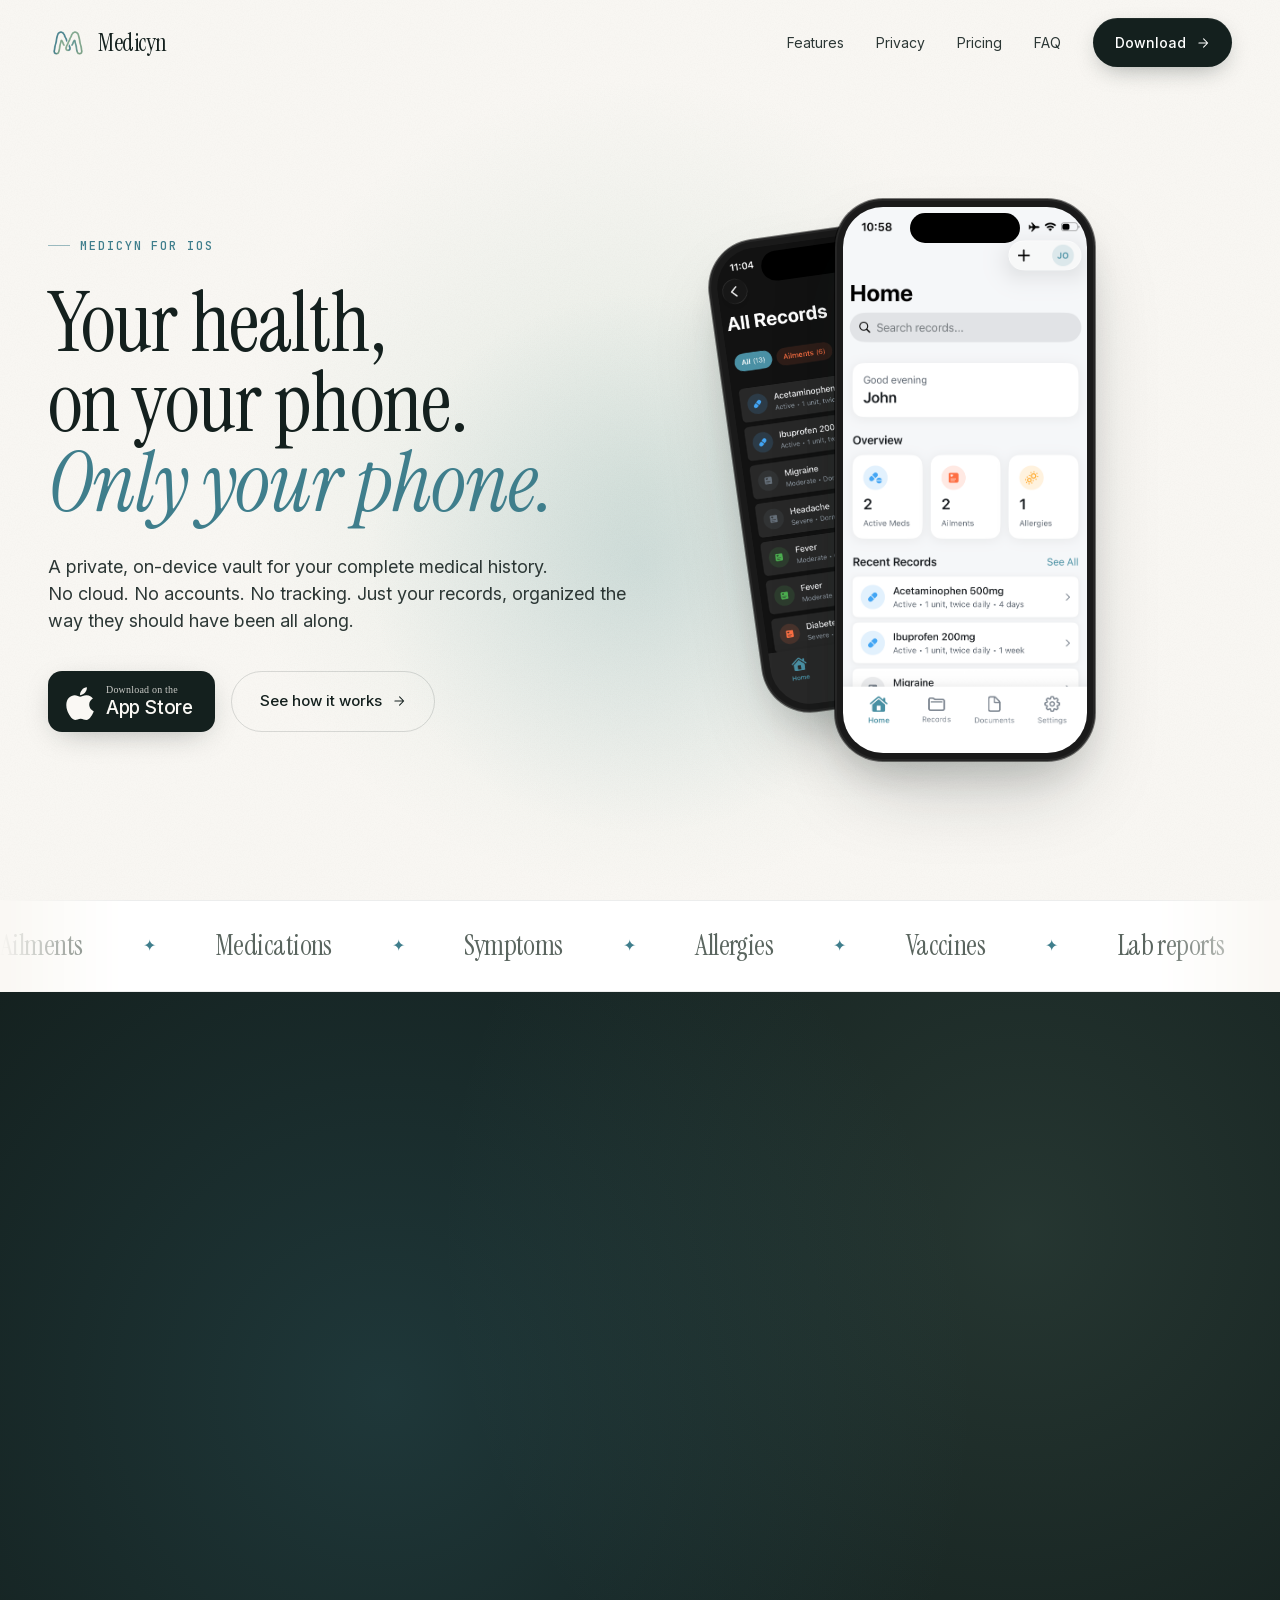
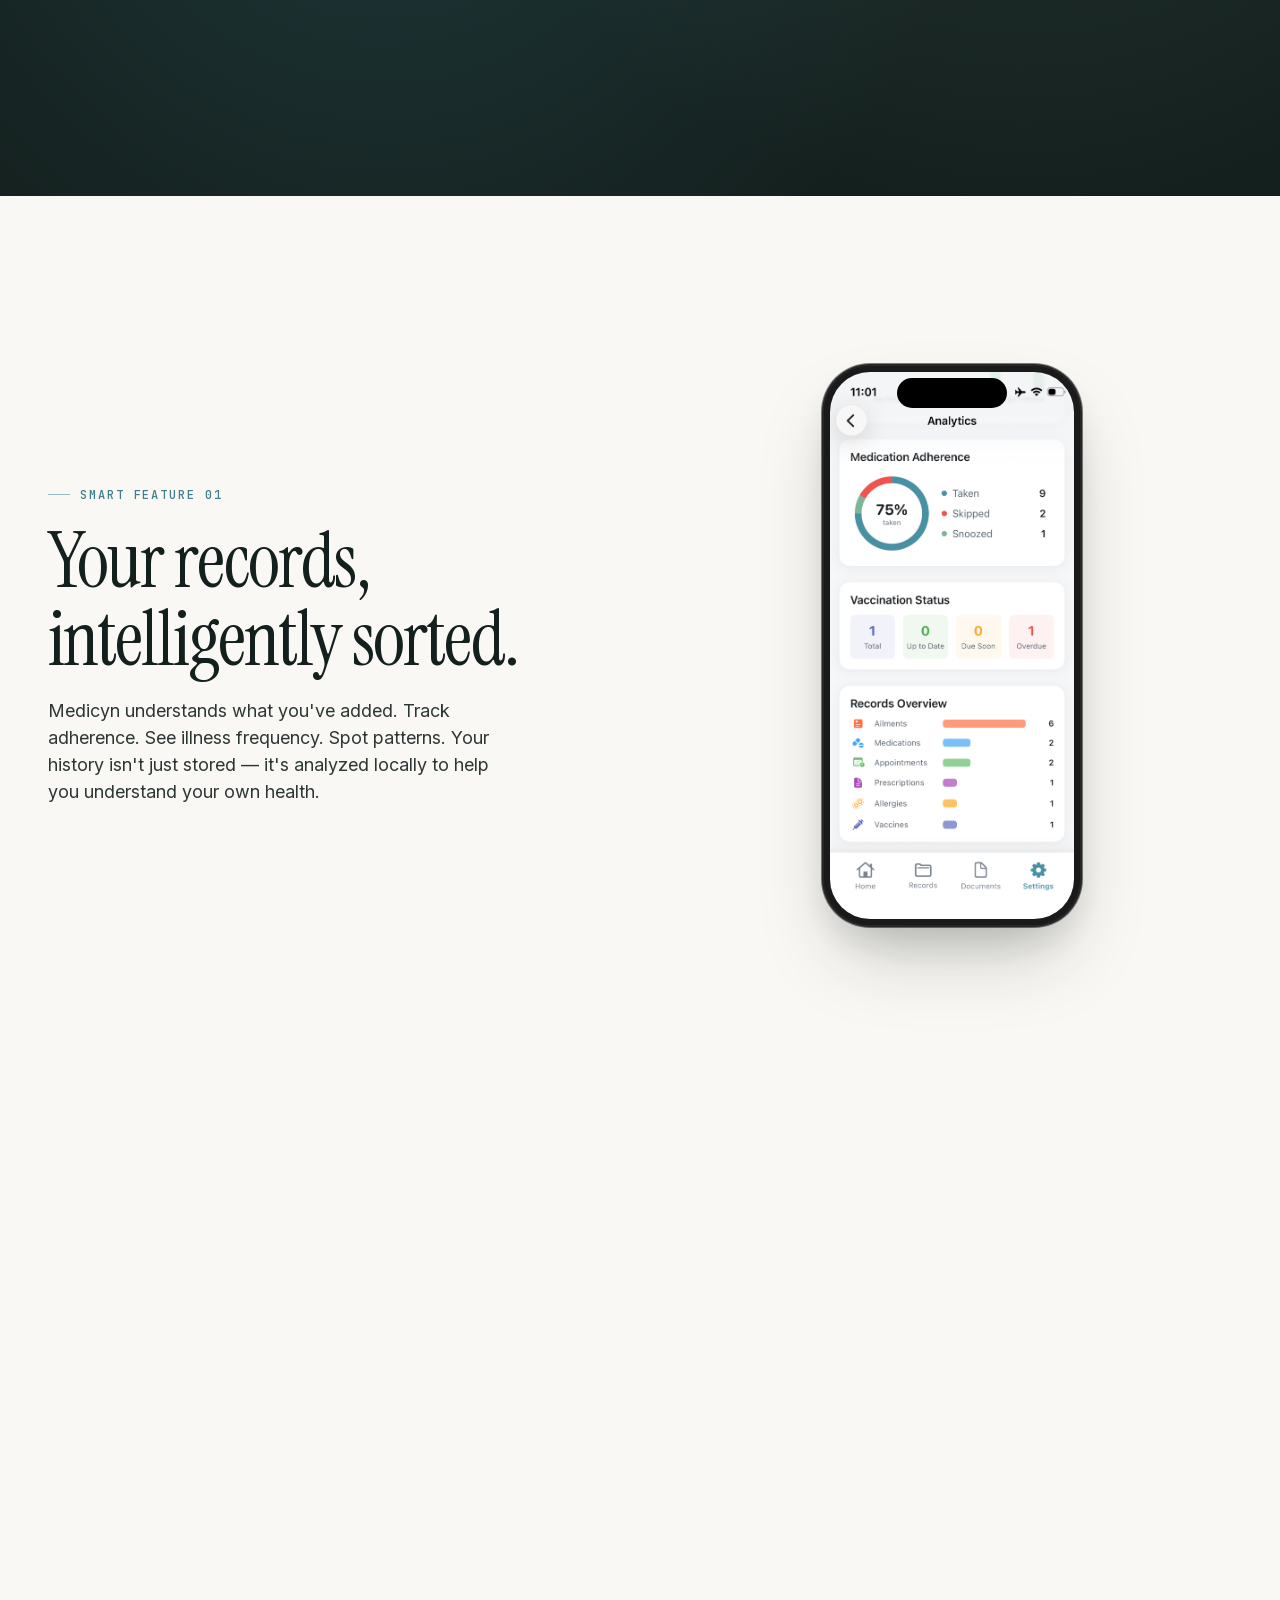
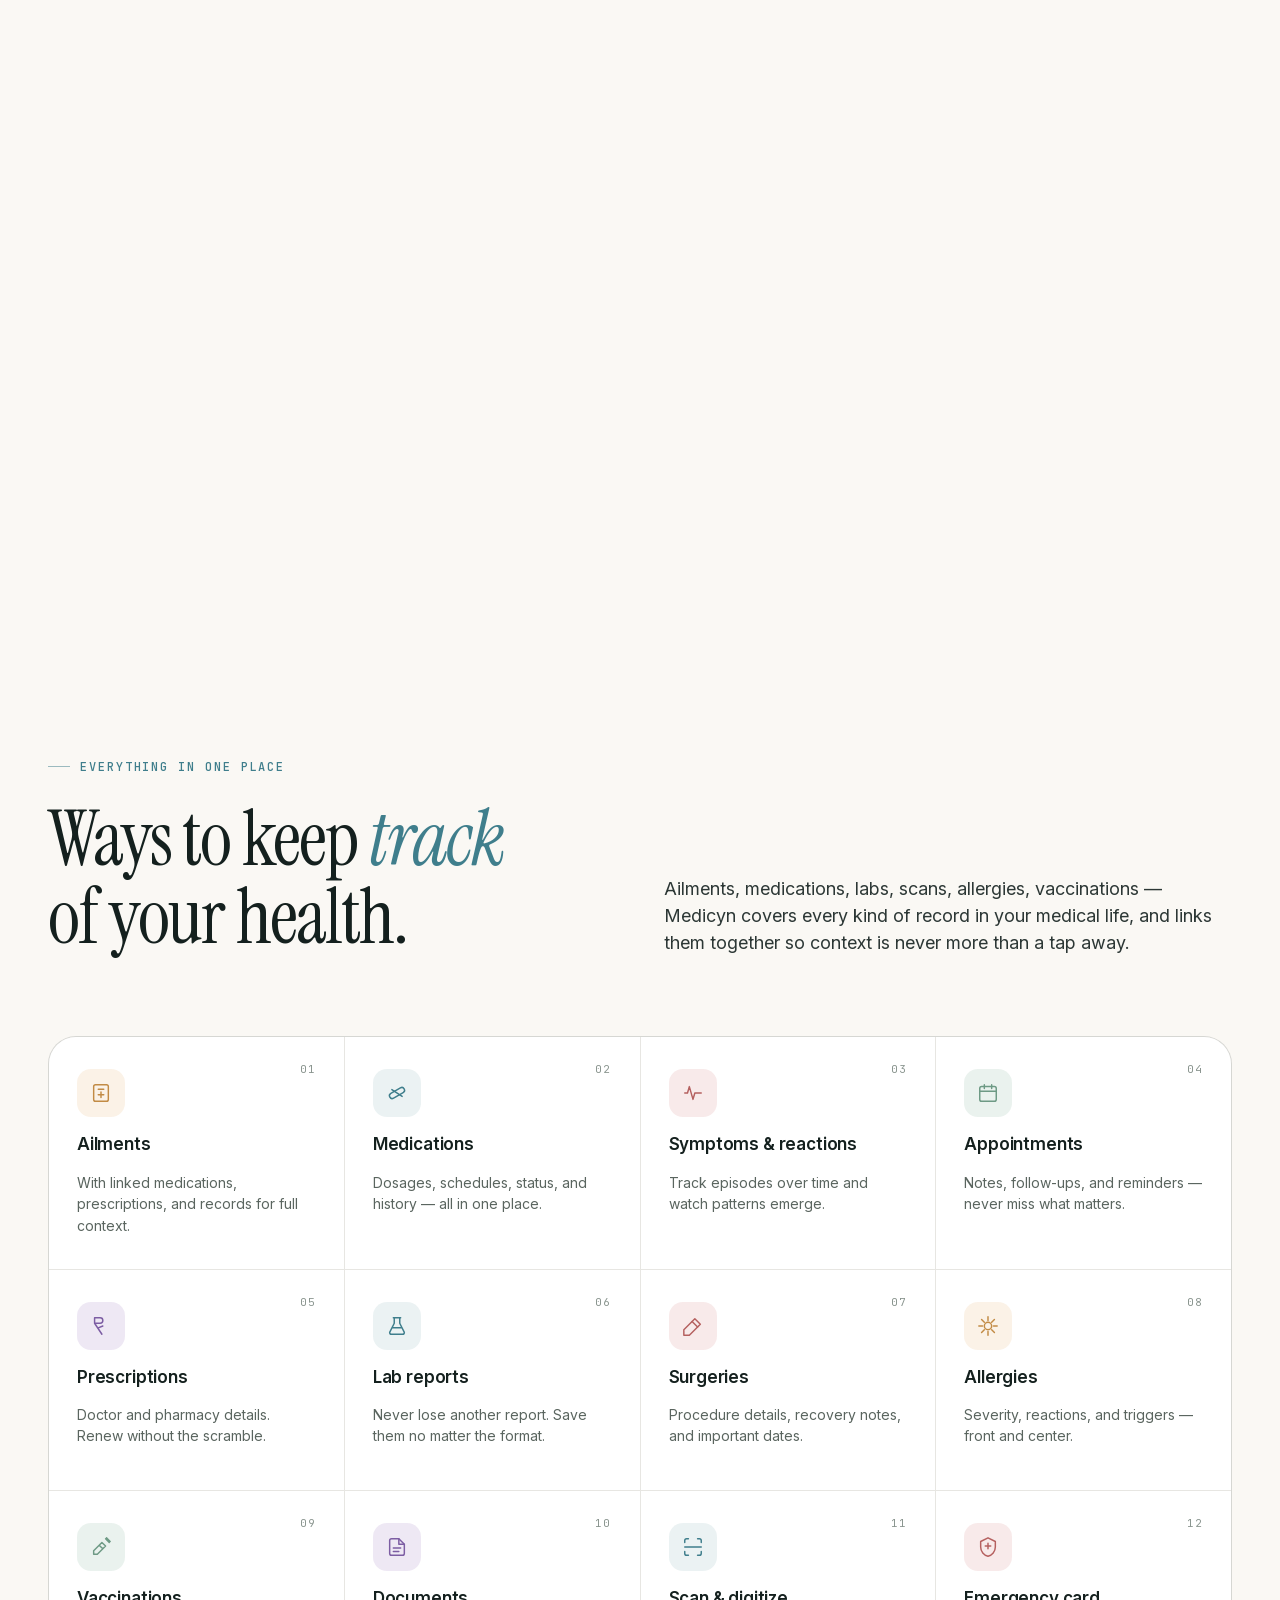
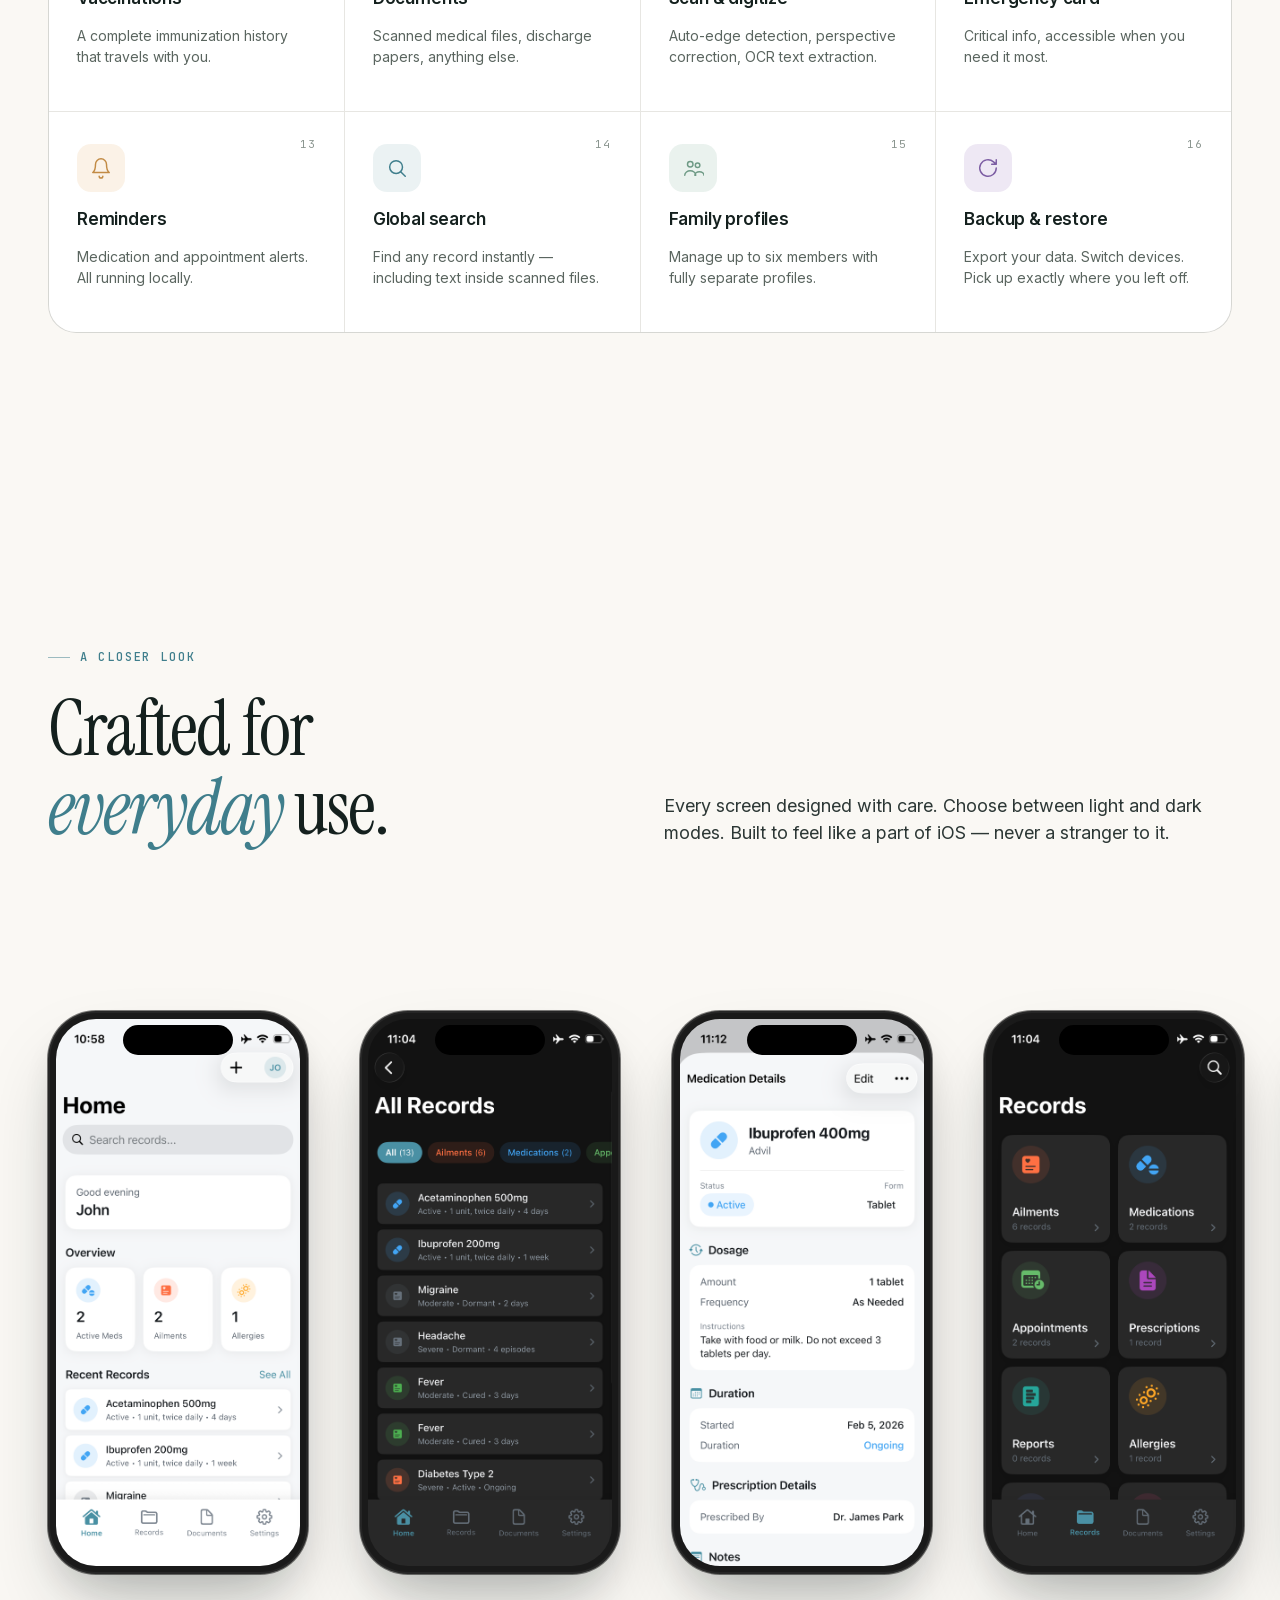
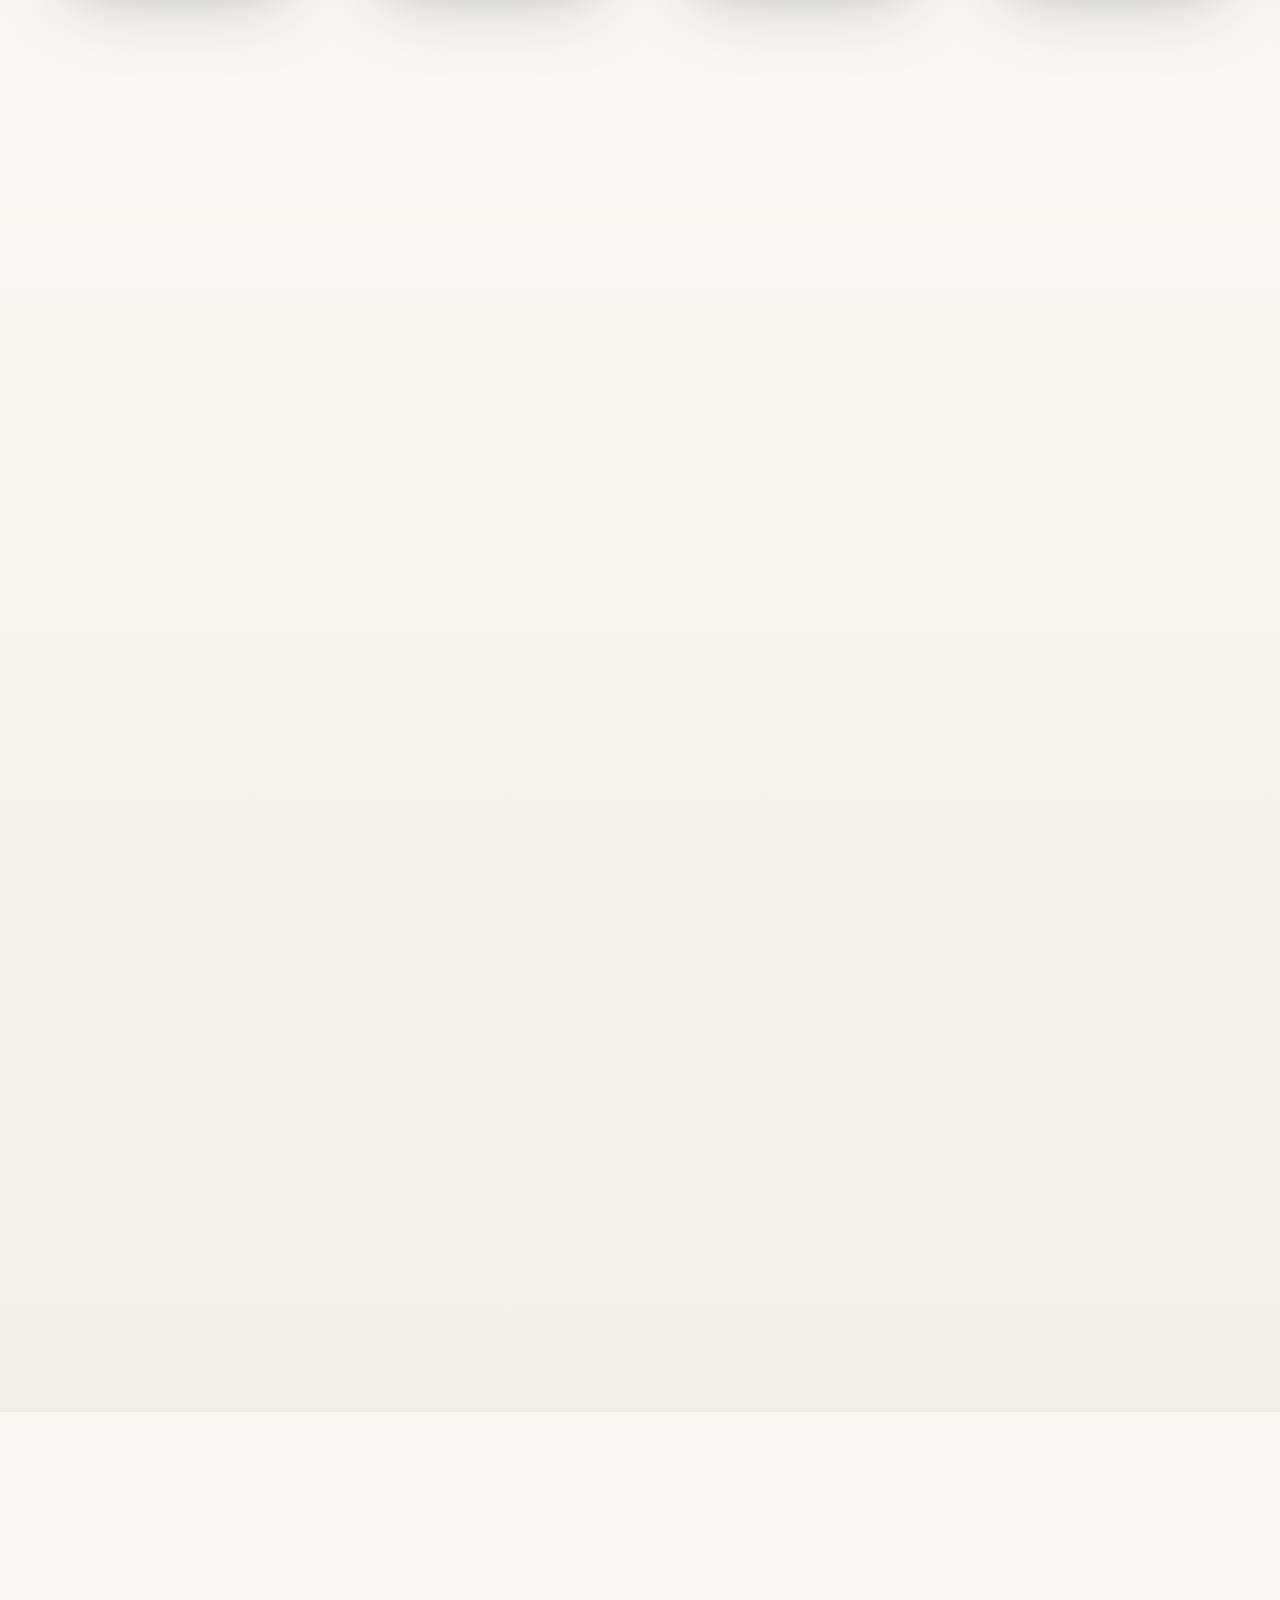
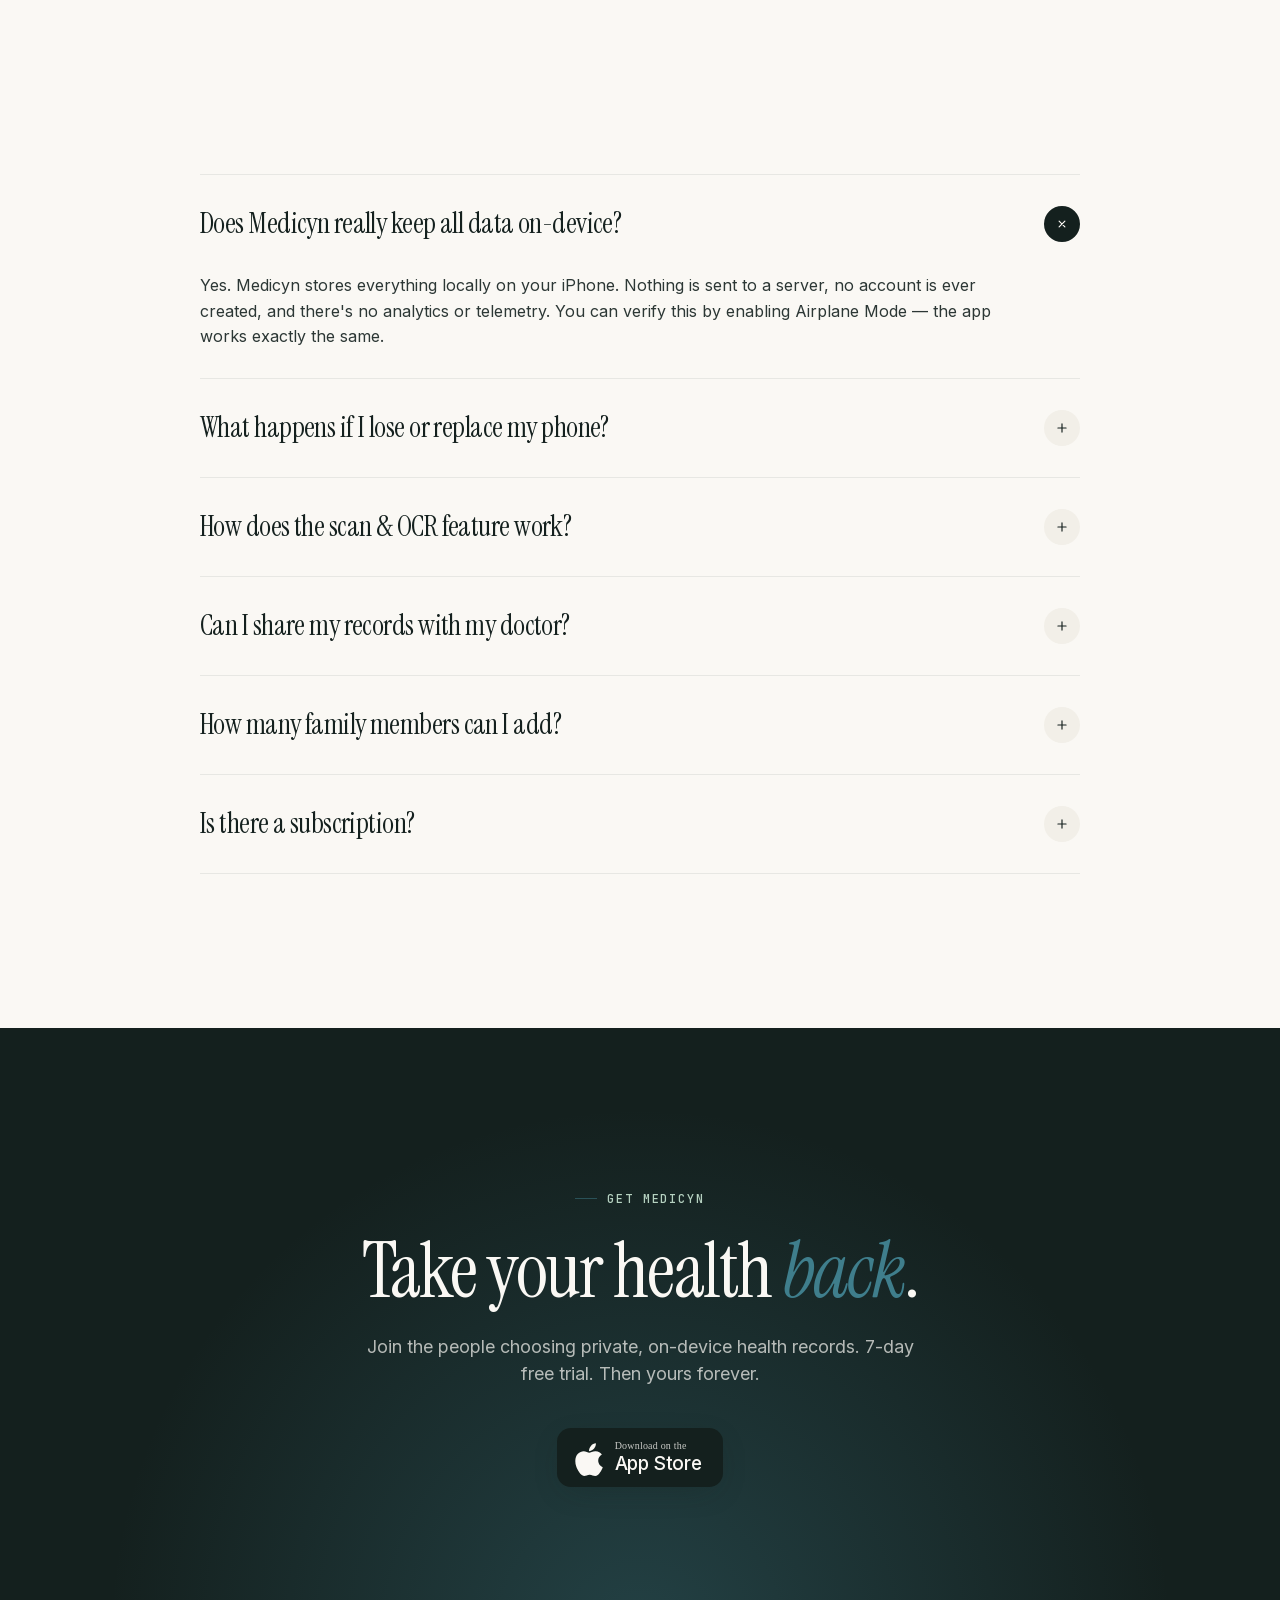
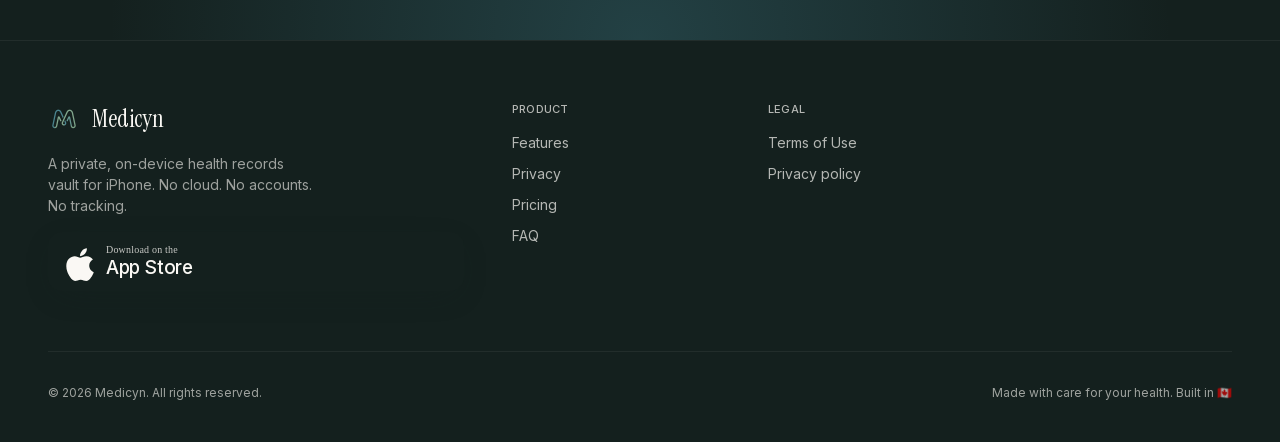
